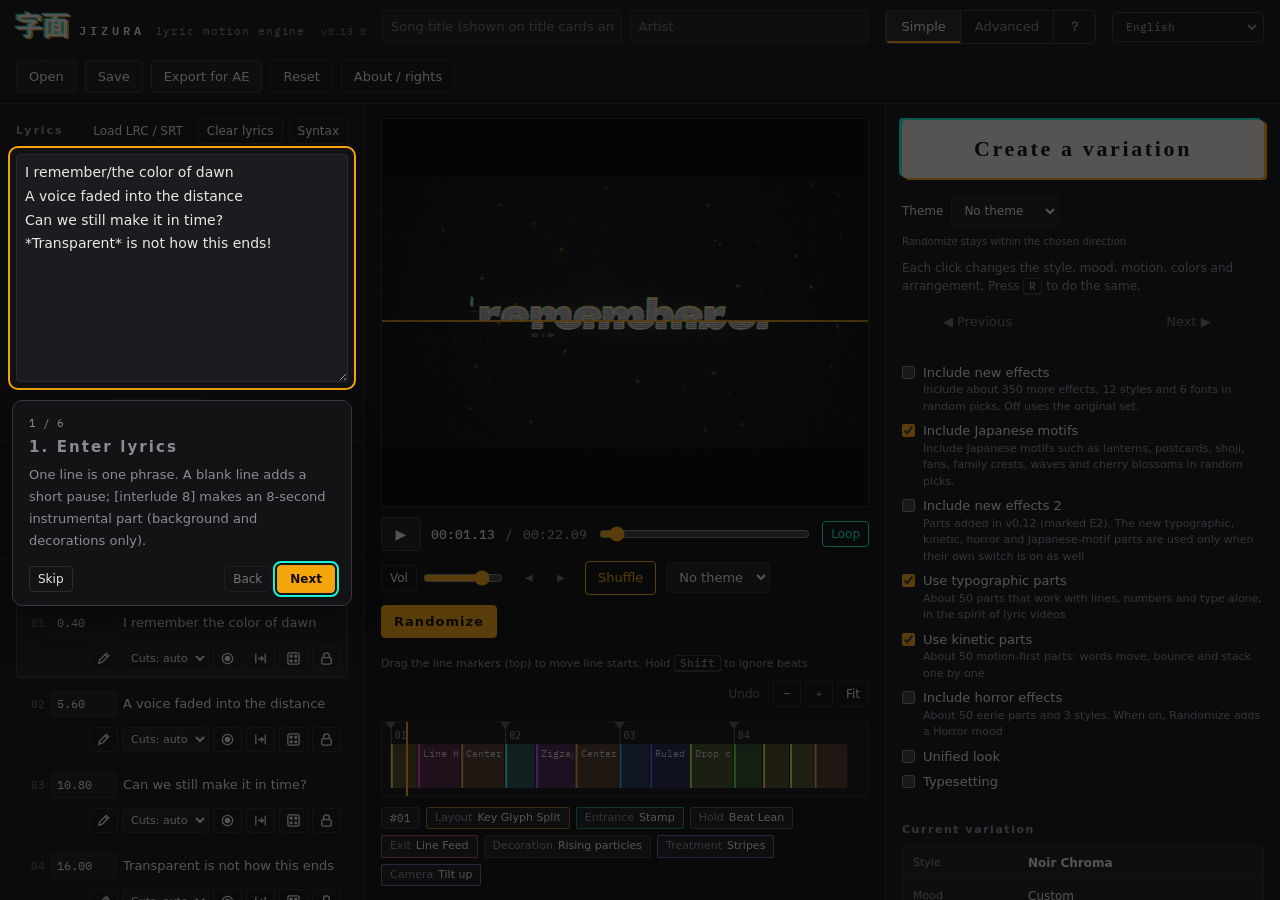
==== en/index.html @ 761b2e12 "update: 添加搜索框" ====
<!doctype html>
<html lang="en">
<head>
<meta charset="utf-8">
<meta name="viewport" content="width=device-width, initial-scale=1, viewport-fit=cover">
<title>JIZURA — Lyric Motion Video Maker</title>
<meta name="description" content="Turn lyrics into animated lyric videos in your browser and export MP4.">
<link rel="canonical" href="https://852wa.github.io/JIZURA/en/">
<link rel="alternate" hreflang="ja" href="https://852wa.github.io/JIZURA/">
<link rel="alternate" hreflang="en" href="https://852wa.github.io/JIZURA/en/">
<link rel="alternate" hreflang="zh-Hant" href="https://852wa.github.io/JIZURA/zh-hant/">
<link rel="alternate" hreflang="zh-Hans" href="https://852wa.github.io/JIZURA/zh-hans/">
<link rel="alternate" hreflang="ko" href="https://852wa.github.io/JIZURA/ko/">
<link rel="alternate" hreflang="id-ID" href="https://852wa.github.io/JIZURA/id/">
<link rel="alternate" hreflang="vi" href="https://852wa.github.io/JIZURA/vi/">
<meta property="og:type" content="website">
<meta property="og:title" content="JIZURA — Lyric Motion Video Maker">
<meta property="og:description" content="Turn lyrics into animated lyric videos in your browser and export MP4.">
<meta property="og:url" content="https://852wa.github.io/JIZURA/en/">
<meta name="twitter:card" content="summary">
<link rel="preconnect" href="https://fonts.googleapis.com">
<link rel="preconnect" href="https://fonts.gstatic.com" crossorigin>
<style>
:root {
  color-scheme: dark;
  --ink: #0c0c0e;
  --panel: #131316;
  --raised: #1b1b20;
  --raised2: #232329;
  --line: #2a2a31;
  --line2: #383840;
  --text: #ece7e1;
  --muted: #8e8a94;
  --faint: #5d5a63;
  --amber: #f5a50c;
  --cyan: #16f4d4;
  --rose: #ff6f9c;
  --danger: #ff5a6a;
  --ui: "IBM Plex Sans JP", "Noto Sans JP", "Hiragino Sans", "Yu Gothic UI", "Meiryo", system-ui, sans-serif;
  --mono: "IBM Plex Mono", "SFMono-Regular", Consolas, monospace;
  --brand: "Zen Old Mincho", "Noto Serif JP", "Yu Mincho", serif;
  --r: 4px;
}
html, body { height: 100%; }
[hidden] { display: none !important; }
body { margin: 0; background: var(--ink); color: var(--text); font: 13px/1.5 var(--ui); -webkit-font-smoothing: antialiased; }
* { box-sizing: border-box; }
button, input, select, textarea { font: inherit; color: inherit; }
:focus-visible { outline: 2px solid var(--cyan); outline-offset: 2px; }
@media (prefers-reduced-motion: reduce) { * { transition: none !important; } }

#app { display: flex; flex-direction: column; min-height: 100%; }

/* ---------- top bar ---------- */
.bar { display: flex; align-items: center; gap: 16px; padding-block: 10px; padding-inline: 16px; border-bottom: 1px solid var(--line); background: var(--panel); flex-wrap: wrap; }
.brand { display: flex; align-items: baseline; gap: 10px; min-width: 0; }
.brand .mark { font: 900 26px/1 var(--brand); letter-spacing: 0.02em; color: var(--text); text-shadow: -2px -1px 0 rgba(22,244,212,0.85), 2px 1px 0 rgba(245,165,12,0.9); }
.brand .word { font: 600 12px/1 var(--mono); letter-spacing: 0.34em; color: var(--text); }
.brand .tag { font: 400 11px/1 var(--mono); color: var(--muted); letter-spacing: 0.08em; }
.brand .ver { font: 400 10px/1 var(--mono); color: var(--muted); opacity: 0.8; margin-left: 6px; letter-spacing: 0.04em; }
.proj { display: flex; gap: 8px; flex: 1 1 280px; min-width: 0; }
.proj input { flex: 1 1 0; min-width: 0; }
.acts { display: flex; gap: 8px; flex-wrap: wrap; }
.lang-switch { display: inline-flex; align-items: center; gap: 3px; flex: none; font: 500 11px var(--mono); border: 1px solid var(--line2); border-radius: var(--r); padding: 3px; }
.lang-switch a, .lang-switch span { display: inline-block; padding: 3px 7px; color: var(--muted); text-decoration: none; border-radius: 2px; }
.lang-switch a:hover { color: var(--text); background: var(--raised2); }
.lang-switch [aria-current=page] { color: var(--ink); background: var(--amber); }
html[lang=en] { --ui: system-ui, -apple-system, "Segoe UI", sans-serif; --brand: Georgia, "Times New Roman", serif; }
html[lang=zh-Hant] { --ui: "Noto Sans TC", "PingFang TC", "Microsoft JhengHei", system-ui, sans-serif; }
html[lang=ko] { --ui: "Noto Sans KR", "Apple SD Gothic Neo", "Malgun Gothic", system-ui, sans-serif; --brand: "Noto Serif KR", "AppleMyungjo", "Batang", serif; }
html[lang=en] .work { grid-template-columns: minmax(315px, 365px) minmax(0, 1fr) minmax(350px, 395px); }
html[lang=en] .slider { grid-template-columns: 124px minmax(0, 1fr) 36px 30px; }
html[lang=en] .now-row { grid-template-columns: 105px minmax(0, 1fr); }
html[lang=en] .font-row { grid-template-columns: 95px minmax(0, 1fr); }
html[lang=en] .ln .tools select { max-width: 130px; }
html[lang=en] .fields .field { overflow-wrap: anywhere; }
html[lang=en] .easy-grid button, html[lang=en] .tabs button { white-space: normal; line-height: 1.2; }

/* ---------- controls ---------- */
input[type=text], input[type=search], input[type=number], input:not([type]), select, textarea {
  background: var(--raised); border: 1px solid var(--line); border-radius: var(--r); padding: 6px 8px; min-width: 0;
}
input[type=number] { font-family: var(--mono); }
textarea { width: 100%; resize: vertical; line-height: 1.7; }
select { padding-right: 4px; }
button { background: var(--raised); border: 1px solid var(--line2); border-radius: var(--r); padding: 6px 12px; cursor: pointer; white-space: nowrap; }
button:hover { background: var(--raised2); border-color: #4a4a54; }
button:disabled { opacity: 0.45; cursor: not-allowed; }
button.small { padding: 3px 8px; font-size: 12px; }
button.ghost { background: transparent; border-color: var(--line); }
button.primary { background: var(--amber); color: #120c00; border-color: var(--amber); font-weight: 700; }
button.primary:hover { background: #ffb52a; }
button.accent { border-color: var(--amber); color: var(--amber); background: transparent; }
button.accent:hover { background: rgba(245,165,12,0.1); }
button[aria-pressed=true] { border-color: var(--cyan); color: var(--cyan); }
button.icon { padding: 4px 6px; line-height: 0; }
button.icon svg { width: 15px; height: 15px; }
label.file { position: relative; display: inline-flex; align-items: center; gap: 6px; background: var(--raised); border: 1px dashed var(--line2); border-radius: var(--r); padding: 6px 12px; cursor: pointer; }
label.file:hover { border-color: var(--amber); }
label.file input { position: absolute; inset: 0; opacity: 0; cursor: pointer; width: 100%; }
.muted { color: var(--muted); }
.mono { font-family: var(--mono); }
h2, h3 { margin: 0; font-weight: 600; }
h2 { font-size: 11px; letter-spacing: 0.18em; color: var(--muted); }
h3 { font-size: 11px; letter-spacing: 0.14em; color: var(--muted); margin-top: 18px; margin-bottom: 8px; }

/* ---------- workspace ---------- */
.work { flex: 1; display: grid; grid-template-columns: minmax(270px, 330px) minmax(0, 1fr) minmax(290px, 350px); min-height: 0; }
.col { min-width: 0; min-height: 0; }
.col-left, .col-right { background: var(--panel); overflow: auto; }
.col-left { border-right: 1px solid var(--line); }
.col-right { border-left: 1px solid var(--line); }
.sec { padding: 14px 16px; border-bottom: 1px solid var(--line); display: flex; flex-direction: column; gap: 10px; }
.sec-h { display: flex; align-items: center; justify-content: space-between; gap: 8px; }
#lyrics { min-height: 150px; font-size: 14px; }
.syntax { font-size: 12px; color: var(--muted); background: var(--raised); border: 1px solid var(--line); border-radius: var(--r); padding: 10px 12px; }
.syntax code { font-family: var(--mono); color: var(--amber); }
.syntax ul { margin: 0; padding-left: 16px; display: grid; gap: 3px; }
.row { display: flex; align-items: center; gap: 8px; flex-wrap: wrap; }
.audio-name { font-size: 12px; overflow-wrap: anywhere; }
.fields { display: grid; grid-template-columns: repeat(3, minmax(0, 1fr)); gap: 8px; }
.field { display: flex; flex-direction: column; gap: 4px; font-size: 11px; color: var(--muted); }
.field input, .field select { width: 100%; }
.tapbox { border: 1px solid var(--amber); border-radius: var(--r); padding: 10px; display: grid; gap: 8px; background: rgba(245,165,12,0.06); }
.tapbox .next { font-size: 15px; }
button.tap { font: 700 18px/1 var(--mono); letter-spacing: 0.2em; padding: 16px; background: var(--amber); color: #120c00; border-color: var(--amber); }
/* タップ同期中は行一覧の自動スクロールで押せなくなるので、左カラムの先頭に貼り付けて固定する */
.col-left > #tapPanel { position: sticky; top: 0; z-index: 20; margin: 10px 12px; background-color: var(--panel); background-image: linear-gradient(rgba(245,165,12,0.10), rgba(245,165,12,0.10)); box-shadow: 0 10px 24px rgba(0,0,0,0.5); }
.tapbox.compact .hint { display: none; }
.tapbox .tap-opts { display: flex; gap: 14px; align-items: center; flex-wrap: wrap; font-size: 12px; color: var(--muted); }
.tapbox .tap-opts label { display: inline-flex; gap: 6px; align-items: center; }
.tapbox .tap-count { margin-left: 10px; font: 700 22px/1 var(--mono); color: var(--amber); }
/* 固定レイアウトにならない広さ／高さのときは、左カラムがスクロールしないのでビューポートに重ねて固定する */
@media (max-width: 1180px), (max-height: 619px) {
  .col-left > #tapPanel { position: fixed; top: 8px; left: 8px; right: 8px; bottom: auto; margin: 0; max-height: 62vh; overflow: auto; box-shadow: 0 14px 40px rgba(0,0,0,0.6); }
}

/* line list */
#lineList { list-style: none; margin: 0; padding: 0; display: grid; gap: 6px; }
.ln { display: grid; grid-template-columns: 22px 66px minmax(0, 1fr); gap: 4px 6px; align-items: center; padding: 6px; border: 1px solid transparent; border-radius: var(--r); }
.ln:hover { background: var(--raised); }
.ln.cur { border-color: var(--line2); background: var(--raised); }
.ln .no { font: 500 11px var(--mono); color: var(--faint); text-align: right; }
.ln .time { width: 100%; padding: 3px 5px; font-size: 12px; }
.ln .txt { overflow: hidden; text-overflow: ellipsis; white-space: nowrap; cursor: pointer; }
.ln .meta { grid-column: 2 / 4; display: flex; justify-content: space-between; align-items: flex-start; gap: 6px; flex-wrap: wrap; }
.ln .tools { display: flex; gap: 4px; flex: 0 1 auto; flex-wrap: wrap; justify-content: flex-end; margin-left: auto; }
.ln .tools select { padding: 2px 4px; font-size: 11px; max-width: 92px; width: auto; }
.ln .cuts { display: flex; gap: 4px; flex-wrap: wrap; min-width: 0; flex: 1 1 140px; }
.ln .cuts span { font-size: 10px; padding: 1px 6px; border-radius: 2px; border: 1px solid var(--line2); color: var(--muted); cursor: pointer; }
.ln .cuts span:hover { color: var(--text); border-color: var(--amber); }
.ln .cuts select.cut-lay { font-size: 10px; padding: 1px 4px; max-width: 112px; border: 1px solid var(--line2); border-radius: 2px; background: var(--raised); color: var(--text); }
.ln .cuts select.cut-lay.is-forced { border-color: var(--amber); color: var(--text); }

/* ---------- stage ---------- */
.col-stage { display: flex; flex-direction: column; gap: 10px; padding: 14px 16px; min-width: 0; }
.viewport { position: relative; width: 100%; background: #000; border: 1px solid var(--line); display: grid; place-items: center; overflow: hidden; }
.viewport canvas { display: block; width: 100%; height: auto; max-height: 68vh; object-fit: contain; }
.field-wide { grid-column: span 2; }
.lang-row { display: flex; align-items: center; flex-wrap: wrap; gap: 6px; margin-top: 6px; font-size: 11px; color: var(--muted); }
.lang-row select { width: auto; }
.key-badge { position: absolute; right: 10px; top: 10px; background: rgba(12,12,14,0.78); border: 1px solid var(--line2); color: #fff; padding: 3px 8px; border-radius: var(--r); font-size: 11px; pointer-events: none; letter-spacing: .04em; }
.key-badge i { display: inline-block; width: 9px; height: 9px; border-radius: 2px; margin-right: 6px; vertical-align: -1px; border: 1px solid rgba(255,255,255,.5); }
.overlay-msg { position: absolute; left: 12px; bottom: 12px; background: rgba(12,12,14,0.85); border: 1px solid var(--line2); padding: 6px 10px; border-radius: var(--r); font-size: 12px; }
.transport { display: flex; align-items: center; gap: 10px; flex-wrap: wrap; }
.transport .vol { display: inline-flex; align-items: center; gap: 4px; }
.transport .vol input[type=range] { flex: 0 0 80px; width: 80px; }
#btnLoop[data-mode="line"], #btnLoop[data-mode="cut"] { color: var(--amber); }
#btnLoop[aria-pressed="false"] { opacity: 0.55; }
.transport .tc { font: 500 13px var(--mono); font-variant-numeric: tabular-nums; }
.transport input[type=range] { flex: 1 1 160px; accent-color: var(--amber); }
button.play { width: 40px; height: 34px; padding: 0; font-size: 14px; }
/* timeline controls, export range, line tools */
.tl-bar { display: flex; justify-content: space-between; align-items: center; gap: 8px; margin: 8px 0 4px; flex-wrap: wrap; }
.tl-hint { font-size: 11px; }
.tl-btns { display: flex; gap: 4px; margin-left: auto; }
.rng-row { display: flex; align-items: center; gap: 6px; flex-wrap: wrap; margin: 10px 0 2px; font-size: 12px; }
.rng-row select { width: auto; max-width: 150px; }
.rng-lab { color: var(--muted); font-size: 11px; }
.rngInfo { font-size: 11px; }
.ln.in-range { border-color: var(--amber); }
.ln.is-inter .txt { color: var(--muted); font-style: italic; }
.ln .txt-edit { width: 100%; padding: 3px 6px; font-size: 13px; }
.ln .tools .icon[aria-pressed=true] { color: var(--amber); }
#timeline { width: 100%; height: 76px; display: block; background: var(--panel); border: 1px solid var(--line); border-radius: var(--r); cursor: pointer; touch-action: none; }
.cutinfo { display: flex; gap: 6px; flex-wrap: wrap; align-items: center; min-height: 26px; flex: none; }
.cutinfo .cut-roll { margin-left: 2px; }
.chip { font-size: 11px; padding: 2px 8px; border-radius: 2px; border: 1px solid var(--line2); color: var(--text); background: var(--raised); }
.chip b { font-weight: 500; color: var(--muted); margin-right: 5px; }
button.chip { cursor: pointer; font: inherit; }
button.chip:hover { border-color: var(--amber); color: var(--text); }
button.chip.is-forced { border-color: var(--amber); }
button.chip[aria-pressed=true] { border-color: var(--cyan); color: var(--cyan); }
.cut-pick { border: 1px solid var(--line); border-radius: var(--r); background: var(--panel); padding: 8px; max-height: min(42vh, 420px); overflow: auto; }
.cut-pick-h { display: flex; flex-wrap: wrap; align-items: center; gap: 8px; margin-bottom: 8px; position: sticky; top: 0; background: var(--panel); z-index: 1; padding-bottom: 4px; }
.cut-pick-h strong { flex: none; font-size: 12px; }
.cut-pick-h input { flex: 0 1 220px; width: 220px; max-width: 100%; font-size: 12px; }
.cut-pick-h .muted { flex: 1 1 100px; font-size: 11px; }
.cut-pick .tech-grid { display: grid; grid-template-columns: repeat(auto-fill, minmax(112px, 1fr)); gap: 8px; padding: 0; min-height: 96px; }
.cut-pick .tcard { cursor: pointer; width: 100%; text-align: left; }
.cut-pick .tcard.is-on { border-color: var(--amber); box-shadow: 0 0 0 1px var(--amber); }
.cut-pick .tcard canvas { width: 100%; aspect-ratio: 16 / 9; display: block; background: #0c0c0e; }
.chip { font-size: 11px; padding: 2px 8px; border-radius: 2px; border: 1px solid var(--line2); color: var(--text); background: var(--raised); }
.chip b { font-weight: 500; color: var(--muted); margin-right: 5px; }
.chip.l { border-color: rgba(245,165,12,0.6); }
.chip.e { border-color: rgba(22,244,212,0.55); }
.chip.x { border-color: rgba(255,111,156,0.6); }
.chip.h { border-color: #55525c; }
.hint { font-size: 12px; color: var(--muted); }

/* ---------- right panel ---------- */
.tabs { display: grid; grid-template-columns: repeat(4, 1fr); border-bottom: 1px solid var(--line); position: sticky; top: 0; background: var(--panel); z-index: 2; }
.tabs button { border: 0; border-radius: 0; background: transparent; padding: 11px 4px; color: var(--muted); border-bottom: 2px solid transparent; }
.tabs button[aria-selected=true] { color: var(--text); border-bottom-color: var(--amber); }
.tabpane { padding: 14px 16px 24px; }
.style-grid { display: grid; grid-template-columns: repeat(3, minmax(0, 1fr)); gap: 8px; }
.stile { display: flex; flex-direction: column; gap: 5px; padding: 0; border: 1px solid var(--line); background: transparent; border-radius: var(--r); overflow: hidden; text-align: left; }
.stile canvas { width: 100%; aspect-ratio: 16 / 9; display: block; }
.stile span { font-size: 11px; padding: 0 7px 6px; white-space: nowrap; overflow: hidden; text-overflow: ellipsis; }
.stile[aria-pressed=true] { border-color: var(--amber); box-shadow: 0 0 0 1px var(--amber); color: var(--text); }
.slider { display: grid; grid-template-columns: 96px minmax(0, 1fr) 36px 30px; gap: 8px; align-items: center; margin-bottom: 8px; }
.slider input { width: 100%; accent-color: var(--amber); }
.slider output { font: 500 11px var(--mono); color: var(--muted); text-align: right; }
.checks { display: grid; grid-template-columns: repeat(2, minmax(0, 1fr)); gap: 3px 10px; }
.checks label { display: flex; align-items: center; gap: 6px; font-size: 12px; padding: 2px 0; }
.checks input { accent-color: var(--amber); }
.tgroup .checks.tech-grid { display: grid; grid-template-columns: repeat(auto-fill, minmax(128px, 1fr)); gap: 8px; padding: 0 10px 10px; }
.tcard { display: flex; flex-direction: column; gap: 4px; padding: 0; border: 1px solid var(--line); border-radius: var(--r); overflow: hidden; background: var(--panel); cursor: pointer; }
.tcard:hover { border-color: var(--line2); }
.tcard canvas { width: 100%; aspect-ratio: 16 / 9; display: block; background: #0c0c0e; }
.tcard .tcard-name { display: flex; align-items: center; gap: 5px; font-size: 11px; padding: 0 6px 6px; min-width: 0; }
.tcard .tcard-name span { white-space: nowrap; overflow: hidden; text-overflow: ellipsis; min-width: 0; }
.tcard.set-off { opacity: 0.5; }
.group-h { display: flex; justify-content: space-between; align-items: center; margin-top: 16px; margin-bottom: 6px; }
.tgroup { border: 1px solid var(--line); border-radius: var(--r); margin-bottom: 8px; background: var(--raised); }
.tgroup summary { display: flex; justify-content: space-between; align-items: center; padding: 8px 10px; cursor: pointer; list-style: none; font-size: 12px; }
.tgroup summary::-webkit-details-marker { display: none; }
.tgroup summary::before { content: '▸'; color: var(--muted); margin-right: 8px; transition: transform .15s; }
.tgroup[open] summary::before { transform: rotate(90deg); }
.tgroup .tg-name { flex: 1; font-weight: 600; }
.tgroup .tg-cnt { color: var(--muted); font-size: 11px; }
/* locks: same look as the per-line lock button (icon ghost + SVG, accent colour while pressed) */
.tgroup summary .lk { flex: none; margin-left: 6px; }
.lk[aria-pressed="true"] { color: var(--amber); }
.tgroup .tg-tools { display: flex; gap: 6px; padding: 0 10px 8px; }
.tgroup .checks { padding: 0 10px 10px; }
.chip.t { border-color: rgba(180,140,255,0.6); }
.chip.b { border-color: rgba(120,200,120,0.55); }
.chip.c { border-color: rgba(120,170,255,0.6); }
.group-h:first-child { margin-top: 0; }
.color-row { display: grid; grid-template-columns: repeat(3, minmax(0, 1fr)); gap: 8px; }
.color-row label { display: flex; flex-direction: column; gap: 3px; font-size: 11px; color: var(--muted); }
.color-row input[type=color] { width: 100%; height: 28px; padding: 0; border: 1px solid var(--line); background: transparent; border-radius: var(--r); }
.font-row { display: grid; grid-template-columns: 70px minmax(0, 1fr); gap: 8px; align-items: center; margin-bottom: 6px; font-size: 12px; }
.progress { height: 6px; background: var(--raised2); border-radius: 3px; overflow: hidden; }
.progress i { display: block; height: 100%; width: 0; background: linear-gradient(90deg, var(--cyan), var(--amber)); }
.outbtns { display: grid; gap: 8px; margin-top: 12px; }
.outbtns button { padding: 10px 12px; }
.note { font-size: 12px; color: var(--muted); border-left: 2px solid var(--line2); padding-left: 10px; margin-top: 12px; }
.kbd { font: 500 11px var(--mono); border: 1px solid var(--line2); border-bottom-width: 2px; padding: 0 5px; border-radius: 3px; }

label.check { display: flex; align-items: flex-start; gap: 8px; margin-bottom: 8px; cursor: pointer; }
label.check input { margin: 3px 0 0; flex: none; accent-color: var(--amber); }
label.check small { display: block; font-size: 11px; color: var(--muted); }

/* ---------- modes / おまかせ ---------- */
.modes { display: inline-flex; border: 1px solid var(--line2); border-radius: var(--r); overflow: hidden; }
.modes button { border: 0; border-radius: 0; background: transparent; padding: 6px 14px; color: var(--muted); }
.modes button + button { border-left: 1px solid var(--line2); }
.modes button[aria-pressed=true] { background: var(--raised2); color: var(--text); box-shadow: inset 0 -2px 0 var(--amber); }
#app.is-easy .tabs, #app.is-easy .tabpane, #app.is-easy .pro-only { display: none !important; }
.hist-btns { display: inline-flex; gap: 4px; }
button.icon-txt { font-size: 10px; min-width: 28px; }
.transport #btnOmakase { letter-spacing: 0.08em; }

.easy { padding: 16px 16px 28px; display: grid; gap: 18px; }
.easy h3 { margin: 0 0 8px; }
.easy-hero { display: grid; gap: 10px; }
button.omakase {
  position: relative; padding: 18px 14px; font: 900 22px/1 var(--brand); letter-spacing: 0.12em;
  background: var(--text); color: var(--ink); border: 0; border-radius: var(--r);
  box-shadow: -3px -2px 0 var(--cyan), 3px 2px 0 var(--amber);
  transition: transform .12s ease, box-shadow .12s ease;
}
button.omakase:hover { background: #fff; box-shadow: -5px -3px 0 var(--cyan), 5px 3px 0 var(--amber); }
button.omakase:active { transform: translateY(1px) scale(0.99); box-shadow: -1px -1px 0 var(--cyan), 1px 1px 0 var(--amber); }
button.omakase:disabled { box-shadow: none; }
.easy-hero .hint { margin: 0; }
.hist-row { display: grid; grid-template-columns: 1fr auto 1fr; gap: 8px; align-items: center; }
.hist-row #histPos { font-size: 11px; text-align: center; min-width: 44px; }
.now { display: grid; gap: 1px; background: var(--line); border: 1px solid var(--line); border-radius: var(--r); overflow: hidden; }
.now-row { display: grid; grid-template-columns: 84px minmax(0, 1fr); gap: 10px; align-items: center; padding: 7px 10px; background: var(--raised); font-size: 12px; }
.now-row .k { color: var(--muted); font-size: 11px; }
.now-row .v { display: flex; align-items: center; gap: 8px; min-width: 0; overflow: hidden; text-overflow: ellipsis; white-space: nowrap; }
.now-row b { font-weight: 700; }
.tagl { font: 500 10px var(--mono); color: var(--cyan); border: 1px solid rgba(22,244,212,0.5); padding: 0 5px; border-radius: 2px; }
.easy-grid { display: grid; grid-template-columns: repeat(2, minmax(0, 1fr)); gap: 8px; }
.easy-grid button { padding: 10px 8px; }
.easy .fields { display: grid; grid-template-columns: repeat(3, minmax(0, 1fr)); gap: 8px; }
.easy .exp-box { margin-top: 10px; }
.swatches { display: inline-flex; gap: 3px; vertical-align: middle; }
.swatches i { width: 16px; height: 16px; border-radius: 2px; border: 1px solid rgba(255,255,255,0.18); display: inline-block; }
#paletteSwatch i { width: 22px; height: 22px; }
.toast {
  position: absolute; top: 12px; left: 50%; transform: translate(-50%, -6px); opacity: 0;
  display: flex; align-items: center; gap: 10px; max-width: calc(100% - 24px);
  background: rgba(12,12,14,0.9); border: 1px solid var(--line2); border-left: 2px solid var(--amber);
  padding: 7px 12px; border-radius: var(--r); font-size: 12px; white-space: nowrap; overflow: hidden; text-overflow: ellipsis; pointer-events: none;
  transition: opacity .2s ease, transform .2s ease;
}
.toast.in { opacity: 1; transform: translate(-50%, 0); }
.toast.out { opacity: 0; transform: translate(-50%, -6px); }

/* ---------- 利用について ---------- */
button.linkish { background: none; border: 0; padding: 4px 0; color: var(--muted); font-size: 12px; text-decoration: underline; text-underline-offset: 3px; cursor: pointer; justify-self: start; }
button.linkish:hover { color: var(--text); background: none; }
dialog.terms { width: min(520px, calc(100vw - 32px)); max-height: calc(100vh - 48px); overflow: auto; padding: 22px 24px 18px; background: var(--panel); color: var(--text); border: 1px solid var(--line2); border-radius: 8px; box-shadow: 0 20px 60px rgba(0,0,0,0.55); }
dialog.terms .reset-list { margin: 0 0 12px; padding-left: 18px; display: grid; gap: 3px; font-size: 13px; }
button.danger { background: #c9433a; border-color: #c9433a; color: #fff; font-weight: 700; }
button.danger:hover { background: #dd5146; }
.sec-btns { display: inline-flex; gap: 6px; }
.sec-btns label.file.small { padding: 3px 8px; font-size: 12px; border-style: solid; border-color: transparent; background: transparent; color: var(--fg, inherit); }
.sec-btns label.file.small:hover { border-color: var(--amber); }
dialog.terms::backdrop { background: rgba(6,6,8,0.66); }
dialog.terms h2 { font-size: 15px; letter-spacing: 0.08em; color: var(--text); margin: 0 0 14px; }
dialog.terms p { margin: 0 0 10px; line-height: 1.75; font-size: 13px; }
dialog.terms a { color: var(--cyan); word-break: break-all; }
.terms-main { border-left: 3px solid var(--amber); background: var(--raised); padding: 12px 14px 4px; border-radius: 0 var(--r) var(--r) 0; margin-bottom: 14px; }
.terms-main .terms-big { font-size: 15px; }
.terms-main strong { color: var(--amber); font-weight: 700; }
.terms-sub { color: var(--muted); font-size: 12px !important; }
.terms-note { font-size: 12px !important; }
.terms-oss { font-size: 12px; color: var(--muted); margin: 4px 0 14px; }
.terms-oss summary { cursor: pointer; }
.terms-oss p { font-size: 12px !important; margin-top: 6px; }
.terms-foot { display: flex; justify-content: space-between; align-items: center; gap: 12px; border-top: 1px solid var(--line); padding-top: 12px; }

/* ---------- fixed workspace (wide & tall enough windows) ----------
   The page no longer scrolls as a whole: the header and the preview + timeline stay put, and the
   lyrics / line list (left) and settings (right) scroll inside their own columns. */
@media (min-width: 1181px) and (min-height: 620px) {
  html.fixed-ok body { overflow: hidden; }
  html.fixed-ok #app { height: 100vh; height: 100dvh; min-height: 0; }
  html.fixed-ok .work { overflow: hidden; }
  html.fixed-ok .col-left, html.fixed-ok .col-right { overscroll-behavior: contain; }
  html.fixed-ok .col-stage { overflow: hidden auto; }
  html.fixed-ok .viewport { flex: 1 1 0; min-height: 180px; }
  html.fixed-ok .viewport canvas { max-height: none; }
}

/* ---------- responsive ---------- */
@media (max-width: 1180px) {
  .work { grid-template-columns: minmax(0, 1fr) minmax(0, 1fr); }
  html[lang=en] .work { grid-template-columns: minmax(0, 1fr) minmax(0, 1fr); }
  .col-stage { grid-column: 1 / -1; order: -1; }
  .col-left { border-right: 1px solid var(--line); }
  .col-right { border-left: 0; }
}
@media (max-width: 760px) {
  .work { grid-template-columns: minmax(0, 1fr); }
  html[lang=en] .work { grid-template-columns: minmax(0, 1fr); }
  .col-left, .col-right { border: 0; border-top: 1px solid var(--line); }
  .bar { gap: 10px; }
  .brand .tag { display: none; }
  .fields { grid-template-columns: repeat(2, minmax(0, 1fr)); }
  .easy .fields { grid-template-columns: repeat(3, minmax(0, 1fr)); }
  #app.is-easy .col-right { order: 0; border-top: 1px solid var(--line); }
  #app.is-easy .col-left { order: 1; }
  .transport .hist-btns { display: none; }
}

/* 追加分 / 和風 switches + badges */
.pick-sets { margin: 12px 0 6px; text-align: left; }
.pick-sets label.check { margin-bottom: 6px; }
.easy-hero .pick-sets { margin-top: 14px; }
.set-badge { display: inline-block; margin-left: 4px; padding: 0 4px; border: 1px solid var(--amber); border-radius: 3px; color: var(--amber); font-size: 10px; line-height: 15px; vertical-align: 1px; }
.set-badge.ex { border-color: var(--cyan, #4cc9d9); color: var(--cyan, #4cc9d9); }
.set-badge.set-horror { border-color: #c0544a; color: #e0786e; }
.set-badge.set-typo { border-color: #9aa3ad; color: #c5ccd3; }
.set-badge.set-kinetic { border-color: #7fbf6a; color: #9fd98a; }
.set-badge.set-extra2 { border-color: #b08adf; color: #c9a8f0; }
.checks label.set-off { opacity: 0.45; }
.checks label.set-off .set-badge { border-color: var(--muted); color: var(--muted); }
.stile { position: relative; }
.stile .badges { position: absolute; top: 4px; left: 4px; padding: 0; display: flex; gap: 3px; }
.stile .set-badge { margin: 0; padding: 0 4px; font-size: 10px; line-height: 15px; background: rgba(0,0,0,0.55); }
.stile.set-off { opacity: 0.55; }

/* ---------- かんたんモードの案内ツアー ---------- */
.tour { position: fixed; inset: 0; z-index: 200; pointer-events: auto; }
.tour-spot { position: fixed; border-radius: 8px; box-shadow: 0 0 0 9999px rgba(8, 8, 10, 0.66); outline: 2px solid var(--amber); transition: all 0.22s ease; pointer-events: none; }
.tour-bub { position: fixed; width: min(340px, calc(100vw - 24px)); background: var(--panel); color: var(--text); border: 1px solid var(--line2); border-radius: 10px; padding: 14px 16px 12px; box-shadow: 0 12px 40px rgba(0,0,0,0.5); transition: top 0.22s ease, left 0.22s ease; }
.tour-step { font-size: 11px; }
.tour-title { margin: 4px 0 6px; font-size: 15px; }
.tour-text { margin: 0 0 12px; font-size: 13px; line-height: 1.7; color: var(--muted); }
.tour-nav { display: flex; gap: 6px; align-items: center; }
.tour-sp { flex: 1; }
.tour-btn { min-width: 30px; font-weight: 700; }
button.small.primary { padding: 4px 12px; }

.lang-switch select { font: 500 11px var(--mono); padding: 3px 6px; width: auto; background: transparent; color: var(--muted); border: none; }
.sr-only { position: absolute; width: 1px; height: 1px; overflow: hidden; clip: rect(0 0 0 0); white-space: nowrap; }
.unify-box { margin-bottom: 10px; padding-bottom: 6px; border-bottom: 1px solid var(--line); }
.center-dir { gap: 6px; margin: -2px 0 8px 26px; font-size: 12px; }
.center-dir select { width: auto; }

/* ================= スマホ mode (#app.is-mobile) =================
   one column: sticky header with おまかせ, the preview right under it, then folding sections */
.omk-top, .menu-btn { display: none; }
.mode-mobile { display: none; }
@media (max-width: 900px), (pointer: coarse) { .mode-mobile { display: inline-block; } }
#app.is-mobile .mode-mobile { display: inline-block; }
#app.is-mobile .bar { position: sticky; top: 0; z-index: 40; gap: 8px; padding: 8px 10px; }
#app.is-mobile .brand .tag, #app.is-mobile .brand .word, #app.is-mobile .tour-btn { display: none; }
#app.is-mobile .brand .mark { font-size: 22px; }
#app.is-mobile .omk-top, #app.is-mobile .menu-btn { display: inline-block; }
#app.is-mobile .omk-top { order: 2; margin-left: auto; padding: 9px 16px; font-size: 15px; }
#app.is-mobile .menu-btn { order: 3; padding: 9px 10px; }
#app.is-mobile .modes { order: 4; flex: 1 1 100%; }
#app.is-mobile .modes button { flex: 1 1 0; padding: 7px 4px; }
#app.is-mobile .proj, #app.is-mobile .acts, #app.is-mobile .lang-switch { display: none; order: 5; flex: 1 1 100%; }
#app.is-mobile.menu-open .proj, #app.is-mobile.menu-open .acts, #app.is-mobile.menu-open .lang-switch { display: flex; }
#app.is-mobile .acts > * { flex: 1 1 auto; }
#app.is-mobile .work { display: flex; flex-direction: column; overflow: visible; }
#app.is-mobile .col-left, #app.is-mobile .col-right { overflow: visible; border: 0; border-top: 1px solid var(--line); }
#app.is-mobile .col-stage { order: -1; position: sticky; top: var(--mbar, 96px); z-index: 30; background: var(--ink); padding: 8px 10px; gap: 6px; box-shadow: 0 8px 18px rgba(0,0,0,0.45); }
#app.is-mobile .viewport canvas { max-height: 34vh; }
#app.is-mobile .tl-bar, #app.is-mobile #timeline, #app.is-mobile .cutinfo, #app.is-mobile .transport .vol, #app.is-mobile #btnLoop, #app.is-mobile #btnShuffle, #app.is-mobile #btnOmakase { display: none; }
#app.is-mobile .transport { gap: 8px; flex-wrap: nowrap; }
#app.is-mobile .transport .hist-btns { display: inline-flex; }
#app.is-mobile .col-right { order: 0; }
#app.is-mobile .col-left { order: 1; }
#app.is-mobile .easy-hero .omakase { display: none; }
#app.is-mobile button, #app.is-mobile select, #app.is-mobile input[type=text], #app.is-mobile label.file { min-height: 40px; }
#app.is-mobile button.small, #app.is-mobile .ln button, #app.is-mobile .ln select { min-height: 34px; }
#app.is-mobile .easy .fields, #app.is-mobile .fields { grid-template-columns: repeat(2, minmax(0, 1fr)); }
/* folding sections: tap the heading */
#app.is-mobile .sec > .sec-h h2 { cursor: pointer; font-size: 13px; }
#app.is-mobile .sec > .sec-h h2::before { content: '▾'; display: inline-block; width: 1.2em; color: var(--amber); }
#app.is-mobile .sec.fold > .sec-h h2::before { content: '▸'; }
#app.is-mobile .sec.fold > :not(.sec-h) { display: none !important; }
/* lines: one compact row each, tap to open its tools */
#app.is-mobile .ln { grid-template-columns: 22px minmax(0, 1fr); padding: 8px 6px; }
#app.is-mobile .ln .time { display: none; }
#app.is-mobile .ln .meta { display: none; grid-column: 1 / -1; }
#app.is-mobile .ln.open .meta { display: block; }
#app.is-mobile .ln .txt { white-space: nowrap; overflow: hidden; text-overflow: ellipsis; }
#app.is-mobile .ln.open .txt { white-space: normal; }
.exp-share { width: 100%; margin-bottom: 8px; }
#app.is-mobile .transport .tc.muted, #app.is-mobile #timeDur { display: none; }
#app.is-mobile .transport input[type=range] { flex: 1 1 40px; min-width: 0; }
#app.is-mobile .transport .hist-btns button { min-width: 36px; padding: 4px 8px; }
#app.is-mobile button.play { flex: none; width: 44px; }

/* カットの開始時刻 (詳細モード) and the cut playing now */
.ln .cut-pair { display: inline-flex; min-width: 0; gap: 2px; align-items: center; }
.ln .cut-time { width: 64px; font-size: 11px; padding: 2px 4px; }
.ln .cut-time.is-forced { border-color: var(--amber); }
.ln .cut-lay.playing { box-shadow: 0 0 0 2px var(--amber); }
.theme-row { display: flex; align-items: center; gap: 8px; flex-wrap: wrap; font-size: 12px; margin-top: 8px; }
.theme-row select { min-width: 9em; }
#app.is-easy .ln .cut-pair { display: none; }
.outbtns.out-png { grid-template-columns: repeat(auto-fit, minmax(140px, 1fr)); margin-top: 8px; }
.outbtns.out-png button { padding: 8px 10px; font-size: 12px; }
/* layout menus are filled on first use: keep their width fixed so nothing jumps */
.ln .cuts select.cut-lay { width: 112px; }
.ln .tools select.lay { width: 112px; }

/* files dragged over the window */
.drop-hint { position: fixed; inset: 0; z-index: 90; display: flex; align-items: center; justify-content: center; background: rgba(8,8,10,0.72); pointer-events: none; }
.drop-hint[hidden] { display: none; }
.drop-hint > div { display: flex; flex-direction: column; gap: 6px; align-items: center; text-align: center; padding: 26px 34px; margin: 16px; border: 2px dashed var(--cyan); border-radius: 12px; background: rgba(12,12,14,0.9); }
.drop-hint strong { font-size: 18px; }
.drop-hint span { font-size: 12px; opacity: 0.8; }
.sec-btns { flex-wrap: wrap; justify-content: flex-end; }
.sec-btns > * { white-space: nowrap; }

</style>
</head>
<body>
<div id="tour" class="tour" hidden role="dialog" aria-modal="true" aria-labelledby="tourTitle">
  <div class="tour-spot"></div>
  <div class="tour-bub">
    <div class="tour-step mono muted"></div>
    <h3 id="tourTitle" class="tour-title"></h3>
    <p class="tour-text"></p>
    <div class="tour-nav"><button class="tour-skip ghost small">Skip</button><span class="tour-sp"></span><button class="tour-prev ghost small">Back</button><button class="tour-next primary small">Next</button></div>
  </div>
</div>
<div id="app">
  <header class="bar">
    <div class="brand"><span class="mark" aria-hidden="true">字面</span><span class="word">JIZURA</span><span class="tag">lyric motion engine</span><span class="ver">v0.13.0</span></div>
    <div class="proj">
      <input id="songTitle" type="text" placeholder="Song title (shown on title cards and HUD)" aria-label="Song title">
      <input id="songArtist" type="text" placeholder="Artist" aria-label="Artist">
    </div>
    <button id="btnOmakaseTop" class="primary omk-top" title="Randomize style, mood, effects and palette">Randomize</button>
    <button id="btnMenu" class="ghost menu-btn" aria-expanded="false" aria-controls="appMenu">Menu</button>
    <div class="modes" role="group" aria-label="Editor mode">
      <button id="modeMobile" class="mode-mobile" aria-pressed="false" title="Phone layout (Randomize pinned at the top, lines folded)">Phone</button>
      <button id="modeEasy" aria-pressed="false" title="A simple workspace focused on automatic creation">Simple</button>
      <button id="modePro" aria-pressed="true" title="Show all settings">Advanced</button>
      <button id="btnTour" class="ghost tour-btn" title="A short tour of the Simple mode" aria-label="Tour">？</button>
    </div>
    <label class="lang-switch"><span class="sr-only">Language</span><select aria-label="Language" onchange="if(this.value)location.href=this.value"><option value="../index.html" lang="ja">日本語</option><option value="../en/index.html" lang="en" selected>English</option><option value="../zh-hant/index.html" lang="zh-Hant">繁體中文</option><option value="../zh-hans/index.html" lang="zh-Hans">简体中文</option><option value="../ko/index.html" lang="ko">한국어</option><option value="../id/index.html" lang="id-ID">Bahasa Indonesia</option><option value="../vi/index.html" lang="vi">Tiếng Việt</option></select></label>
    <div class="acts">
      <label class="file" title="Open a saved project (.json)">Open<input id="fileProject" type="file" accept=".json,application/json"></label>
      <button id="btnSave" title="Save project as .json">Save</button>
      <button id="btnAE" title="Export project data for the After Effects panel">Export for AE</button>
      <button id="btnReset" class="ghost" title="Clear lyrics, song, settings and history and start over">Reset</button>
      <button id="btnTerms" class="ghost terms-open" title="Rights and licenses for your exports">About / rights</button>
    </div>
  </header>

  <main class="work">
    <!-- ================= left: lyrics & timing ================= -->
    <section class="col col-left" aria-label="Lyrics and timing">
      <div id="tapPanel" class="tapbox" hidden>
          <div class="hint">Press <span class="kbd">Space</span> or the button as each line starts. A wrong tap? Press <span class="kbd">Backspace</span> or “Undo tap”. To redo from a line in the middle, press ◎ in the line list.If a line has several cuts, press <span class="kbd">Tab</span> the moment the cut should change to time the cuts of that line too.</div>
          <div class="tap-opts"><label>Speed <select id="tapRate" aria-label="Playback speed while tapping"><option value="1">1×</option><option value="0.75">0.75×</option><option value="0.5">0.5×</option></select></label><label><input type="checkbox" id="tapCount"> Count-in</label></div>
          <div class="next">Next: <b id="tapLine">—</b><b id="tapCountNum" class="tap-count" hidden></b></div>
          <button id="tapBtn" class="tap">TAP</button>
          <button id="tapBack" class="ghost">Undo tap</button>
          <button id="tapStop" class="ghost">Finish</button>
      </div>
      <div class="sec">
        <div class="sec-h"><h2>Lyrics</h2><span class="sec-btns"><label class="file ghost small" title="Load an LRC file (lyrics with time stamps) or subtitles (SRT / VTT) in place of the current lyrics (Undo brings them back). You can also drop the file on the window">Load LRC / SRT<input id="fileLrc" type="file" accept=".lrc,.srt,.vtt,.txt,text/plain"></label><button id="btnClearLyrics" class="ghost small" title="Clear the lyrics with their line timings, per-line settings and export range (Undo or Ctrl+Z brings them back)">Clear lyrics</button><button id="btnSyntax" class="ghost small" aria-expanded="false">Syntax</button></span></div>
        <textarea id="lyrics" rows="9" spellcheck="false" aria-label="Lyrics (one phrase per line)"></textarea>
        <label class="lang-row">Lyrics language<select id="lyricLang"><option value="auto">Auto-detect</option><option value="ja">日本語</option><option value="zh-Hant">繁體中文</option><option value="zh-Hans">简体中文</option><option value="ko">한국어</option><option value="en">English</option></select><span id="langNote" class="muted"></span></label>
        <div id="syntax" class="syntax" hidden>
          <ul>
            <li>One phrase per line. A blank line adds a short pause.</li>
            <li><code>I remember/the dawn</code> … <code>/</code> marks a cut boundary</li>
            <li><code>*transparent*</code> … emphasis (larger, stronger effects)</li>
            <li>A trailing <code>!</code> … adds a flash and shake</li>
            <li><code>lyrics|reading or note</code> … smaller text in annotation layouts</li>
            <li><code>[01:23.45]Lyrics</code> … uses an LRC timestamp</li>
            <li><code>[interlude 8]</code> … an 8-second instrumental part (no lyrics, background and decorations only). Without a number it lasts 4 seconds; tap sync or markers set its length</li>
            <li><code>#</code> starts a comment (ignored)</li>
          </ul>
        </div>
      </div>

      <div class="sec">
        <div class="sec-h"><h2>Audio and timing</h2></div>
        <div id="audioName" class="muted audio-name">No audio. Import a song to detect beats and align cuts.</div>
        <div class="row">
          <label class="file" title="MP3, WAV, M4A and more">Import audio<input id="audioFile" type="file" accept="audio/*,.mp3,.wav,.m4a,.aac,.ogg,.flac"></label>
          <button id="btnTap" title="Tap at the start of each line while the song plays">Tap to sync</button>
        </div>
        <div class="fields pro-only">
          <label class="field">BPM<input id="bpm" type="number" min="0" max="300" step="0.1" placeholder="Auto"></label>
          <label class="field">Start (s)<input id="offset" type="number" min="0" step="0.05"></label>
          <label class="field">Line duration<input id="lineScale" type="number" min="0.4" max="3" step="0.05"></label>
        </div>
        <div class="row pro-only">
          <label class="row" style="gap:6px"><input id="snap" type="checkbox"> Snap to beat</label>
          <button id="btnResetTimes" class="ghost small">Clear manual timing</button>
        </div>
      </div>

      <div class="sec">
        <div class="sec-h"><h2>Lines and cuts</h2><span id="linesInfo" class="muted mono"></span></div>
        <ol id="lineList"></ol>
      </div>
    </section>

    <!-- ================= center: stage ================= -->
    <section class="col col-stage" aria-label="Preview">
      <div class="viewport" id="viewport"><canvas id="view" width="1280" height="720"></canvas><div id="viewMsg" class="overlay-msg" hidden></div><div id="keyBadge" class="key-badge" hidden></div><div id="toast" class="toast" role="status" aria-live="polite" hidden></div></div>
      <div class="transport">
        <button id="btnPlay" class="play" aria-label="Play">▶</button>
        <span id="timeNow" class="tc">00:00.00</span><span class="tc muted">/</span><span id="timeDur" class="tc muted">00:00.00</span>
        <input id="scrub" type="range" min="0" max="10000" value="0" aria-label="Playback position">
        <button id="btnLoop" class="ghost small" aria-pressed="true" title="Loop the whole piece">Loop</button>
        <span class="vol"><button id="btnMute" class="ghost small" aria-pressed="false" title="Click to mute / unmute (preview only — exports keep the original level)">Vol</button><input id="vol" type="range" min="0" max="100" value="80" aria-label="Preview volume"></span>
        <span class="hist-btns">
          <button id="btnPrev" class="ghost small icon-txt" title="Previous variation" aria-label="Previous">◀</button>
          <button id="btnNext" class="ghost small icon-txt" title="Next variation" aria-label="Next">▶</button>
        </span>
        <button id="btnShuffle" class="accent" title="Shuffle the arrangement, keeping locked lines">Shuffle</button>
        <select class="themeSel" aria-label="Randomize theme" title="Randomize theme (when set, Randomize stays within that direction and turns on the part sets it needs)"><option value="">No theme</option><option value="lyricpv">Lyric video</option><option value="kinetic">Kinetic</option><option value="wa">Japanese</option><option value="horror">Horror</option><option value="pop">Pop</option><option value="ballad">Ballad</option></select>
        <button id="btnOmakase" class="primary" title="Randomize style, mood, effects and colors (R)">Randomize</button>
      </div>
      <div class="tl-bar">
        <span class="tl-hint muted">Drag the line markers (top) to move line starts. Hold <span class="kbd">Shift</span> to ignore beats</span>
        <span class="tl-btns">
          <button id="btnUndoEdit" class="ghost small" title="Undo lyric and timing changes (Ctrl+Z)" disabled>Undo</button>
          <button id="tlOut" class="ghost small icon-txt" title="Zoom out" aria-label="Zoom the timeline out">−</button>
          <button id="tlIn" class="ghost small icon-txt" title="Zoom in (or scroll on the timeline)" aria-label="Zoom the timeline in">＋</button>
          <button id="tlFit" class="ghost small" title="Show the whole song">Fit</button>
        </span>
      </div>
      <canvas id="timeline" aria-label="Timeline (click to seek, drag line markers to adjust)"></canvas>
      <div class="cutinfo" id="cutInfo"></div>
      <div id="cutPick" class="cut-pick pro-only" hidden>
        <div class="cut-pick-h">
          <strong id="cutPickTitle">Techniques</strong>
          <input id="cutPickFilter" type="search" placeholder="Filter techniques by name" aria-label="Filter techniques by name" aria-controls="cutPickGrid" autocomplete="off">
          <span class="muted" id="cutPickHint">Replace only this cut</span>
          <button type="button" id="cutPickAuto" class="ghost small">Auto</button>
          <button type="button" id="cutPickClose" class="ghost small" aria-label="Close">✕</button>
        </div>
        <p id="cutPickEmpty" class="hint" role="status" hidden>No matching techniques</p>
        <div id="cutPickGrid" class="tech-grid checks"></div>
      </div>
    </section>

    <!-- ================= right: look & output ================= -->
    <section class="col col-right" aria-label="Style and export">
      <div id="easyPanel" class="easy" hidden>
        <div class="easy-hero">
          <button id="btnOmakaseBig" class="omakase">Create a variation</button>
          <label class="theme-row">Theme<select class="themeSel" aria-label="Randomize theme"><option value="">No theme</option><option value="lyricpv">Lyric video</option><option value="kinetic">Kinetic</option><option value="wa">Japanese</option><option value="horror">Horror</option><option value="pop">Pop</option><option value="ballad">Ballad</option></select><small class="muted">Randomize stays within the chosen direction</small></label>
          <p class="hint">Each click changes the style, mood, motion, colors and arrangement. Press <span class="kbd">R</span> to do the same.</p>
          <div class="hist-row">
            <button id="btnPrev2" class="ghost">◀ Previous</button>
            <span id="histPos" class="muted mono"></span>
            <button id="btnNext2" class="ghost">Next ▶</button>
          </div>
          <div class="pick-sets">
            <label class="check"><input id="eExtra" class="extra-toggle" type="checkbox"><span>Include new effects<small>Include about 350 more effects, 12 styles and 6 fonts in random picks. Off uses the original set.</small></span></label>
            <label class="check"><input id="eWa" class="wa-toggle" type="checkbox" checked><span>Include Japanese motifs<small>Include Japanese motifs such as lanterns, postcards, shoji, fans, family crests, waves and cherry blossoms in random picks.</small></span></label>
            <label class="check"><input class="extra2-toggle" type="checkbox"><span>Include new effects 2<small>Parts added in v0.12 (marked E2). The new typographic, kinetic, horror and Japanese-motif parts are used only when their own switch is on as well</small></span></label>
            <label class="check"><input class="typo-toggle" type="checkbox" checked><span>Use typographic parts<small>About 50 parts that work with lines, numbers and type alone, in the spirit of lyric videos</small></span></label>
            <label class="check"><input class="kinetic-toggle" type="checkbox" checked><span>Use kinetic parts<small>About 50 motion-first parts: words move, bounce and stack one by one</small></span></label>
            <label class="check"><input class="horror-toggle" type="checkbox"><span>Include horror effects<small>About 50 eerie parts and 3 styles. When on, Randomize adds a Horror mood</small></span></label>
            <label class="check"><input class="unify-toggle" type="checkbox"><span>Unified look</span></label>
            <label class="check"><input class="typeset-toggle" type="checkbox"><span>Typesetting</span></label>
          </div>
        </div>
        <div class="easy-sec">
          <h3>Current variation</h3>
          <div id="easyNow" class="now"></div>
        </div>
        <div class="easy-sec">
          <h3>Change one thing</h3>
          <div class="easy-grid">
            <button id="eStyle" title="Change the style only">Style</button>
            <button id="ePalette" title="Randomize accent and offset colors">Palette</button>
            <button id="eMood" title="Change motion, glitch and technique mood">Mood</button>
            <button id="eCut" title="Change the arrangement and motion only">Arrangement</button>
          </div>
        </div>
        <div class="easy-sec">
          <h3>Export</h3>
          <div class="fields">
            <label class="field">Aspect ratio<select id="eAspect"><option value="16:9">16:9</option><option value="9:16">9:16 portrait</option><option value="4:3">4:3</option><option value="3:4">3:4 portrait</option><option value="1:1">1:1</option><option value="4:5">4:5 portrait</option><option value="21:9">21:9</option></select></label>
            <label class="field">Resolution<select id="eRes"><option value="720">720p</option><option value="1080">1080p</option><option value="1440">1440p</option><option value="2160">4K</option></select></label>
            <label class="field">fps<select id="eFps"><option>24</option><option>30</option><option>60</option></select></label>
            <label class="field field-wide">Background<select id="eKey"><option value="off">Style background</option><option value="green">Green screen (compositing)</option><option value="black">Black background (compositing)</option></select></label>
          </div>
          <label class="check center-free"><input id="eCenter" class="center-toggle" type="checkbox"><span>Keep the centre free (for a character)<small>For a character or other footage in the middle: lyrics and their effects go to the left / right on wide frames and top / bottom on tall ones, alternating line by line. Backgrounds and screen effects still cover the whole frame (the preview outlines the free area with a dotted line)</small></span></label>
          <label class="row center-dir" hidden>On tall frames<select class="centerDirSel" aria-label="Split on tall frames"><option value="tb">Top / bottom</option><option value="lr">Left / right</option></select></label>
          <div class="rng-row"><span class="rng-lab">Export range</span><select class="rngFrom" aria-label="First line to export"></select><span class="muted">〜</span><select class="rngTo" aria-label="Last line to export"></select><span class="rngInfo muted mono"></span></div>
          <div class="outbtns"><button id="eMP4" class="primary">Export MP4</button><button id="eMP4File" class="ghost mp4file" hidden title="Pick the file first; the video is written straight into it. Use this when long songs or 1080p and above fail because the browser runs out of memory (Chrome / Edge)">For large videos (save straight to a file)</button><button id="eLRC" class="ghost" title="Save the lyrics with each line’s start time (.lrc). With an export range, only those lines, timed from the start of the video">Save LRC</button></div>
          <div class="outbtns out-png"><button id="ePNG" class="ghost">PNG sequence (ZIP)</button><button id="ePNGA" class="ghost">Transparent PNG (ZIP)</button><button id="ePNGL" class="ghost" title="Transparent PNGs in two folders: back/ (background graphic and the decorations behind the lyrics) and front/ (lyrics, their decorations and ghosts). Screen effects are applied to both, so front over back matches the normal look.">Transparent PNG layers (ZIP)</button></div>
          <button class="terms-open linkish">Rights to exported videos</button>
          <div class="exp-box" hidden>
            <button class="exp-share primary" hidden>Share / save</button>
            <div class="progress"><i class="exp-bar"></i></div>
            <div class="row" style="justify-content:space-between;margin-top:6px"><span class="exp-text muted mono">—</span><button class="exp-cancel ghost small">Cancel</button></div>
          </div>
        </div>
      </div>
      <nav class="tabs" role="tablist">
        <button role="tab" data-tab="style" aria-selected="true">Style</button>
        <button role="tab" data-tab="fx" aria-selected="false">Effects</button>
        <button role="tab" data-tab="tech" aria-selected="false">Techniques</button>
        <button role="tab" data-tab="out" aria-selected="false">Export</button>
      </nav>

      <div class="tabpane" data-pane="style">
        <div id="styleGrid" class="style-grid"></div>
        <h3>Font roles</h3>
        <div id="fontRoles"></div>
        <div class="row" style="margin-top:8px">
          <input id="localFont" type="text" placeholder="Installed font name (e.g. Arial)" style="flex:1">
          <button id="btnAddFont">Add</button>
        </div>
        <div class="row" style="margin-top:8px"><label class="file">Font file (.ttf/.otf)<input id="fontFile" type="file" accept=".ttf,.otf,.woff,.woff2"></label></div>
        <h3>Accent and offset colors</h3>
        <label class="check"><input id="accentOn" type="checkbox"><span>Use custom colors<small>Applies to every scene. Brightness adapts to the background.</small></span></label>
        <div class="color-row" id="colorRowAccent"></div>
        <div class="row" style="margin-top:10px">
          <button id="btnRandPalette" class="accent">Randomize palette</button>
          <div id="paletteSwatch" class="swatches" aria-hidden="true"></div>
        </div>
        <h3>Background and text colors</h3>
        <label class="check"><input id="colorOn" type="checkbox"><span>Use custom background and text colors</span></label>
        <div class="color-row" id="colorRow"></div>
      </div>

      <div class="tabpane" data-pane="fx" hidden>
        <div class="unify-box">
          <label class="check"><input class="unify-toggle" type="checkbox"><span>Unified look</span></label>
          <label class="check"><input class="typeset-toggle" type="checkbox"><span>Typesetting</span></label>
        </div>
        <div id="fxSliders"></div>
        <div class="row" style="margin-top:6px">
          <label class="row" style="gap:6px"><input id="fxFlash" type="checkbox"> Flash</label>
          <label class="row" style="gap:6px">Frame stepping <select id="fxKoma" title="Motion drawings per second (independent of export fps)"><option value="0">Full (export fps)</option><option value="12">On twos (12 drawings/s)</option><option value="8">On threes (8 drawings/s)</option></select></label>
        </div>
        <div class="row" style="margin-top:6px">
          <label class="row" style="gap:6px" title="Leave out the numbers layouts and decorations add, like “No.01” or “#03” (numbers in the lyrics stay)"><input id="fxHideNo" type="checkbox"> Hide decorative numbers</label>
          <label class="row" style="gap:6px" title="Leave out the times layouts and decorations add, like “00:12.34” (times in the lyrics stay)"><input id="fxHideTime" type="checkbox"> Hide decorative times</label>
        </div>
        <div class="fields" style="margin-top:12px">
          <label class="field">HUD<select id="fxHud"><option value="auto">Auto (by style)</option><option value="on">Always show</option><option value="off">Hide</option></select></label>
          <label class="field">Seed<input id="seed" type="number" step="1"></label>
          <label class="field">&nbsp;<button id="btnSeed" class="ghost">New seed</button></label>
        </div>
        <p class="note">The same seed produces the same arrangement. Reroll or lock individual lines in the list on the left.</p>
      </div>

      <div class="tabpane" data-pane="tech" hidden>
        <div class="pick-sets">
          <label class="check"><input id="tExtra" class="extra-toggle" type="checkbox"><span>Include new effects<small>Include techniques, styles and fonts marked New in automatic picks.</small></span></label>
          <label class="check"><input id="tWa" class="wa-toggle" type="checkbox" checked><span>Include Japanese motifs<small>Include techniques and styles marked JP in automatic picks. Manual selections remain available.</small></span></label>
          <label class="check"><input class="extra2-toggle" type="checkbox"><span>Include new effects 2<small>Parts added in v0.12 (marked E2). The new typographic, kinetic, horror and Japanese-motif parts are used only when their own switch is on as well</small></span></label>
          <label class="check"><input class="typo-toggle" type="checkbox" checked><span>Use typographic parts<small>Techniques marked T. When off, Randomize and Shuffle skip them</small></span></label>
          <label class="check"><input class="kinetic-toggle" type="checkbox" checked><span>Use kinetic parts<small>Techniques marked K. When off, Randomize and Shuffle skip them</small></span></label>
          <label class="check"><input class="horror-toggle" type="checkbox"><span>Include horror effects<small>Techniques and styles marked H. Randomize uses them only in the Horror mood</small></span></label>
        </div>
        <div class="row" style="margin-bottom:10px"><input id="techFilter" type="text" placeholder="Filter techniques by name" style="flex:1" aria-label="Filter techniques by name"><span id="techTotal" class="muted mono"></span></div>
        <p class="note">Previews on screen loop automatically.</p>
        <div id="techLists"></div>
      </div>

      <div class="tabpane" data-pane="out" hidden>
        <div class="fields">
          <label class="field">Aspect ratio<select id="outAspect"><option value="16:9">16:9</option><option value="9:16">9:16 portrait</option><option value="4:3">4:3</option><option value="3:4">3:4 portrait</option><option value="1:1">1:1</option><option value="4:5">4:5 portrait</option><option value="21:9">21:9</option></select></label>
          <label class="field">Resolution<select id="outRes"><option value="720">720p</option><option value="1080">1080p</option><option value="1440">1440p</option><option value="2160">4K</option></select></label>
          <label class="field">fps<select id="outFps"><option>24</option><option>30</option><option>60</option></select></label>
          <label class="field">Quality<select id="outQuality"><option value="standard">Standard</option><option value="high">High</option><option value="max">Maximum</option></select></label>
          <label class="field field-wide">Background<select id="outKey"><option value="off">Style background</option><option value="green">Green screen (compositing)</option><option value="black">Black background (compositing)</option></select></label>
        </div>
        <p class="note key-note">Green screen and black background render white text and effects over a solid color, without background patterns, paper texture, particles or vignette. The preview shows the export. Use a chroma key for green or Screen blending / a luma key for black to composite over footage.</p>
        <label class="check center-free"><input id="outCenter" class="center-toggle" type="checkbox"><span>Keep the centre free (for a character)<small>For a character or other footage in the middle: lyrics and their effects go to the left / right on wide frames and top / bottom on tall ones, alternating line by line. Backgrounds and screen effects still cover the whole frame (the preview outlines the free area with a dotted line)</small></span></label>
          <label class="row center-dir" hidden>On tall frames<select class="centerDirSel" aria-label="Split on tall frames"><option value="tb">Top / bottom</option><option value="lr">Left / right</option></select></label>
        <label class="row" style="gap:6px;margin-top:10px"><input id="outAudio" type="checkbox" checked> Include audio in video</label>
        <div class="rng-row"><span class="rng-lab">Export range</span><select class="rngFrom" aria-label="First line to export"></select><span class="muted">〜</span><select class="rngTo" aria-label="Last line to export"></select><span class="rngInfo muted mono"></span></div>
        <div class="outbtns">
          <button id="btnMP4" class="primary">Export MP4</button>
          <button id="btnMP4File" class="mp4file" hidden title="Pick the file first; the video is written straight into it. Use this when long songs or 1080p and above fail because the browser runs out of memory (Chrome / Edge)">MP4 (large videos, save straight to a file)</button>
          <button id="btnPNG">PNG sequence (ZIP)</button>
          <button id="btnPNGA">Transparent PNG (ZIP)</button>
          <button id="btnLRC" title="Save the lyrics with each line’s start time (.lrc). With an export range, only those lines, timed from the start of the video">Lyrics (LRC)</button>
          <button id="btnPNGL" title="Transparent PNGs in two folders: back/ (background graphic and the decorations behind the lyrics) and front/ (lyrics, their decorations and ghosts). Screen effects are applied to both, so front over back matches the normal look.">Transparent PNG layers (ZIP)</button>
        </div>
        <div class="exp-box" hidden style="margin-top:12px">
          <button class="exp-share primary" hidden>Share / save</button>
          <div class="progress"><i class="exp-bar"></i></div>
          <div class="row" style="justify-content:space-between;margin-top:6px"><span class="exp-text muted mono">—</span><button class="exp-cancel ghost small">Cancel</button></div>
        </div>
        <button class="terms-open linkish" style="margin-top:10px">Rights and licenses for exported videos and images</button>
        <p class="note" id="codecNote">Export runs in your browser (Chrome or Edge recommended).</p>
      </div>
    </section>
  </main>
</div>

<dialog id="resetDlg" class="terms" aria-labelledby="resetTitle">
  <form method="dialog">
    <h2 id="resetTitle">Reset</h2>
    <p>This clears everything below and starts over. <strong>It cannot be undone.</strong></p>
    <ul class="reset-list">
      <li>Lyrics, song title and artist</li>
      <li>The loaded song (including the copy kept in this browser)</li>
      <li>Timing, per-line settings and export range</li>
      <li>Style, motion, palette, fonts and other settings</li>
      <li>Variation history (◀ ▶) and the lyrics / timing undo history</li>
    </ul>
    <p class="terms-sub">Simple / Advanced mode, preview volume and the interface language stay as they are. Saved project files (.json) are not affected.</p>
    <div class="terms-foot"><span></span><span class="row"><button value="cancel" class="ghost">Cancel</button><button value="reset" class="danger">Reset</button></span></div>
  </form>
</dialog>
<dialog id="termsDlg" class="terms" aria-labelledby="termsTitle">
  <form method="dialog">
    <h2 id="termsTitle">About / rights</h2>
    <div class="terms-main">
      <p class="terms-big">You own the <strong>videos and images you create</strong>.</p>
      <p class="terms-sub">Lyrics and music remain the property of their respective rights holders.</p>
    </div>
    <p>The tool is released under the <strong>MIT license</strong>. See the license at:</p>
    <p><a href="https://github.com/852wa/JIZURA" target="_blank" rel="noopener">https://github.com/852wa/JIZURA</a></p>
    <p class="muted terms-note">Your lyrics and audio are processed in this browser and are not sent to a server.</p>
    <details class="terms-oss"><summary>Open source software</summary>
      <p>MP4 export: mp4-muxer（MIT License）<br>Fonts: Google Fonts typefaces（SIL Open Font License 1.1）</p>
    </details>
    <div class="terms-foot"><span class="muted mono">© 2026 hakoniwa · MIT</span><button value="close" class="primary" autofocus>Close</button></div>
  </form>
</dialog>
<div id="dropHint" class="drop-hint" hidden><div><strong>Drop to load</strong><span>A song (mp3, wav …), lyrics (LRC / SRT / text) or a project (.json)</span></div></div>

<script>
/*! mp4-muxer v5.2.2 | MIT License | (c) 2023 Vanilagy | see THIRD_PARTY_NOTICES.md */
"use strict";var Mp4Muxer=(()=>{var we=Object.defineProperty,at=Object.getOwnPropertyDescriptor,nt=Object.getOwnPropertyNames,ot=Object.prototype.hasOwnProperty,ht=(e,t)=>{for(var s in t)we(e,s,{get:t[s],enumerable:!0})},lt=(e,t,s,r)=>{if(t&&typeof t=="object"||typeof t=="function")for(let a of nt(t))!ot.call(e,a)&&a!==s&&we(e,a,{get:()=>t[a],enumerable:!(r=at(t,a))||r.enumerable});return e},ft=e=>lt(we({},"__esModule",{value:!0}),e),ve=(e,t,s)=>{if(!t.has(e))throw TypeError("Cannot "+s)},i=(e,t,s)=>(ve(e,t,"read from private field"),s?s.call(e):t.get(e)),d=(e,t,s)=>{if(t.has(e))throw TypeError("Cannot add the same private member more than once");t instanceof WeakSet?t.add(e):t.set(e,s)},C=(e,t,s,r)=>(ve(e,t,"write to private field"),r?r.call(e,s):t.set(e,s),s),ut=(e,t,s,r)=>({set _(a){C(e,t,a,s)},get _(){return i(e,t,r)}}),m=(e,t,s)=>(ve(e,t,"access private method"),s),Re={};ht(Re,{ArrayBufferTarget:()=>qe,FileSystemWritableFileStreamTarget:()=>Xe,Muxer:()=>vi,StreamTarget:()=>Te});var p=new Uint8Array(8),z=new DataView(p.buffer),y=e=>[(e%256+256)%256],c=e=>(z.setUint16(0,e,!1),[p[0],p[1]]),dt=e=>(z.setInt16(0,e,!1),[p[0],p[1]]),Pe=e=>(z.setUint32(0,e,!1),[p[1],p[2],p[3]]),n=e=>(z.setUint32(0,e,!1),[p[0],p[1],p[2],p[3]]),mt=e=>(z.setInt32(0,e,!1),[p[0],p[1],p[2],p[3]]),x=e=>(z.setUint32(0,Math.floor(e/2**32),!1),z.setUint32(4,e,!1),[p[0],p[1],p[2],p[3],p[4],p[5],p[6],p[7]]),ge=e=>(z.setInt16(0,2**8*e,!1),[p[0],p[1]]),A=e=>(z.setInt32(0,2**16*e,!1),[p[0],p[1],p[2],p[3]]),ye=e=>(z.setInt32(0,2**30*e,!1),[p[0],p[1],p[2],p[3]]),E=(e,t=!1)=>{let s=Array(e.length).fill(null).map((r,a)=>e.charCodeAt(a));return t&&s.push(0),s},se=e=>e&&e[e.length-1],Ce=e=>{let t;for(let s of e)(!t||s.presentationTimestamp>t.presentationTimestamp)&&(t=s);return t},O=(e,t,s=!0)=>{let r=e*t;return s?Math.round(r):r},Le=e=>{let t=e*(Math.PI/180),s=Math.cos(t),r=Math.sin(t);return[s,r,0,-r,s,0,0,0,1]},Ve=Le(0),je=e=>[A(e[0]),A(e[1]),ye(e[2]),A(e[3]),A(e[4]),ye(e[5]),A(e[6]),A(e[7]),ye(e[8])],X=e=>!e||typeof e!="object"?e:Array.isArray(e)?e.map(X):Object.fromEntries(Object.entries(e).map(([t,s])=>[t,X(s)])),V=e=>e>=0&&e<2**32,v=(e,t,s)=>({type:e,contents:t&&new Uint8Array(t.flat(10)),children:s}),w=(e,t,s,r,a)=>v(e,[y(t),Pe(s),r??[]],a),pt=e=>{let t=512;return e.fragmented?v("ftyp",[E("iso5"),n(t),E("iso5"),E("iso6"),E("mp41")]):v("ftyp",[E("isom"),n(t),E("isom"),e.holdsAvc?E("avc1"):[],E("mp41")])},Se=e=>({type:"mdat",largeSize:e}),ct=e=>({type:"free",size:e}),re=(e,t,s=!1)=>v("moov",null,[wt(t,e),...e.map(r=>vt(r,t)),s?Gt(e):null]),wt=(e,t)=>{let s=O(Math.max(0,...t.filter(l=>l.samples.length>0).map(l=>{const u=Ce(l.samples);return u.presentationTimestamp+u.duration})),Ae),r=Math.max(...t.map(l=>l.id))+1,a=!V(e)||!V(s),o=a?x:n;return w("mvhd",+a,0,[o(e),o(e),n(Ae),o(s),A(1),ge(1),Array(10).fill(0),je(Ve),Array(24).fill(0),n(r)])},vt=(e,t)=>v("trak",null,[gt(e,t),yt(e,t)]),gt=(e,t)=>{let s=Ce(e.samples),r=O(s?s.presentationTimestamp+s.duration:0,Ae),a=!V(t)||!V(r),o=a?x:n,l;return e.info.type==="video"?l=typeof e.info.rotation=="number"?Le(e.info.rotation):e.info.rotation:l=Ve,w("tkhd",+a,3,[o(t),o(t),n(e.id),n(0),o(r),Array(8).fill(0),c(0),c(0),ge(e.info.type==="audio"?1:0),c(0),je(l),A(e.info.type==="video"?e.info.width:0),A(e.info.type==="video"?e.info.height:0)])},yt=(e,t)=>v("mdia",null,[Ct(e,t),St(e.info.type==="video"?"vide":"soun"),Tt(e)]),Ct=(e,t)=>{let s=Ce(e.samples),r=O(s?s.presentationTimestamp+s.duration:0,e.timescale),a=!V(t)||!V(r),o=a?x:n;return w("mdhd",+a,0,[o(t),o(t),n(e.timescale),o(r),c(21956),c(0)])},St=e=>w("hdlr",0,0,[E("mhlr"),E(e),n(0),n(0),n(0),E("mp4-muxer-hdlr",!0)]),Tt=e=>v("minf",null,[e.info.type==="video"?bt():_t(),kt(),At(e)]),bt=()=>w("vmhd",0,1,[c(0),c(0),c(0),c(0)]),_t=()=>w("smhd",0,0,[c(0),c(0)]),kt=()=>v("dinf",null,[Et()]),Et=()=>w("dref",0,0,[n(1)],[zt()]),zt=()=>w("url ",0,1),At=e=>{const t=e.compositionTimeOffsetTable.length>1||e.compositionTimeOffsetTable.some(s=>s.sampleCompositionTimeOffset!==0);return v("stbl",null,[Ot(e),Vt(e),jt(e),$t(e),Ht(e),qt(e),t?Xt(e):null])},Ot=e=>w("stsd",0,0,[n(1)],[e.info.type==="video"?Mt(ri[e.info.codec],e):Rt(ni[e.info.codec],e)]),Mt=(e,t)=>v(e,[Array(6).fill(0),c(1),c(0),c(0),Array(12).fill(0),c(t.info.width),c(t.info.height),n(4718592),n(4718592),n(0),c(1),Array(32).fill(0),c(24),dt(65535)],[ai[t.info.codec](t),t.info.decoderConfig.colorSpace?Ut(t):null]),Bt={bt709:1,bt470bg:5,smpte170m:6},It={bt709:1,smpte170m:6,"iec61966-2-1":13},Dt={rgb:0,bt709:1,bt470bg:5,smpte170m:6},Ut=e=>v("colr",[E("nclx"),c(Bt[e.info.decoderConfig.colorSpace.primaries]),c(It[e.info.decoderConfig.colorSpace.transfer]),c(Dt[e.info.decoderConfig.colorSpace.matrix]),y((e.info.decoderConfig.colorSpace.fullRange?1:0)<<7)]),xt=e=>e.info.decoderConfig&&v("avcC",[...new Uint8Array(e.info.decoderConfig.description)]),Wt=e=>e.info.decoderConfig&&v("hvcC",[...new Uint8Array(e.info.decoderConfig.description)]),Ft=e=>{if(!e.info.decoderConfig)return null;let t=e.info.decoderConfig;if(!t.colorSpace)throw new Error("'colorSpace' is required in the decoder config for VP9.");let s=t.codec.split("."),r=Number(s[1]),a=Number(s[2]),u=(Number(s[3])<<4)+(0<<1)+Number(t.colorSpace.fullRange);return w("vpcC",1,0,[y(r),y(a),y(u),y(2),y(2),y(2),c(0)])},Nt=()=>{let s=(1<<7)+1;return v("av1C",[s,0,0,0])},Rt=(e,t)=>v(e,[Array(6).fill(0),c(1),c(0),c(0),n(0),c(t.info.numberOfChannels),c(16),c(0),c(0),A(t.info.sampleRate)],[oi[t.info.codec](t)]),Pt=e=>{let t=new Uint8Array(e.info.decoderConfig.description);return w("esds",0,0,[n(58753152),y(32+t.byteLength),c(1),y(0),n(75530368),y(18+t.byteLength),y(64),y(21),Pe(0),n(130071),n(130071),n(92307584),y(t.byteLength),...t,n(109084800),y(1),y(2)])},Lt=e=>{let t=3840,s=0;const r=e.info.decoderConfig?.description;if(r){if(r.byteLength<18)throw new TypeError("Invalid decoder description provided for Opus; must be at least 18 bytes long.");const a=ArrayBuffer.isView(r)?new DataView(r.buffer,r.byteOffset,r.byteLength):new DataView(r);t=a.getUint16(10,!0),s=a.getInt16(14,!0)}return v("dOps",[y(0),y(e.info.numberOfChannels),c(t),n(e.info.sampleRate),ge(s),y(0)])},Vt=e=>w("stts",0,0,[n(e.timeToSampleTable.length),e.timeToSampleTable.map(t=>[n(t.sampleCount),n(t.sampleDelta)])]),jt=e=>{if(e.samples.every(s=>s.type==="key"))return null;let t=[...e.samples.entries()].filter(([,s])=>s.type==="key");return w("stss",0,0,[n(t.length),t.map(([s])=>n(s+1))])},$t=e=>w("stsc",0,0,[n(e.compactlyCodedChunkTable.length),e.compactlyCodedChunkTable.map(t=>[n(t.firstChunk),n(t.samplesPerChunk),n(1)])]),Ht=e=>w("stsz",0,0,[n(0),n(e.samples.length),e.samples.map(t=>n(t.size))]),qt=e=>e.finalizedChunks.length>0&&se(e.finalizedChunks).offset>=2**32?w("co64",0,0,[n(e.finalizedChunks.length),e.finalizedChunks.map(t=>x(t.offset))]):w("stco",0,0,[n(e.finalizedChunks.length),e.finalizedChunks.map(t=>n(t.offset))]),Xt=e=>w("ctts",0,0,[n(e.compositionTimeOffsetTable.length),e.compositionTimeOffsetTable.map(t=>[n(t.sampleCount),n(t.sampleCompositionTimeOffset)])]),Gt=e=>v("mvex",null,e.map(Zt)),Zt=e=>w("trex",0,0,[n(e.id),n(1),n(0),n(0),n(0)]),$e=(e,t)=>v("moof",null,[Kt(e),...t.map(Qt)]),Kt=e=>w("mfhd",0,0,[n(e)]),He=e=>{let t=0,s=0,r=0,a=0,o=e.type==="delta";return s|=+o,o?t|=1:t|=2,t<<24|s<<16|r<<8|a},Qt=e=>v("traf",null,[Jt(e),Yt(e),ei(e)]),Jt=e=>{let t=0;t|=8,t|=16,t|=32,t|=131072;let s=e.currentChunk.samples[1]??e.currentChunk.samples[0],r={duration:s.timescaleUnitsToNextSample,size:s.size,flags:He(s)};return w("tfhd",0,t,[n(e.id),n(r.duration),n(r.size),n(r.flags)])},Yt=e=>w("tfdt",1,0,[x(O(e.currentChunk.startTimestamp,e.timescale))]),ei=e=>{let t=e.currentChunk.samples.map(D=>D.timescaleUnitsToNextSample),s=e.currentChunk.samples.map(D=>D.size),r=e.currentChunk.samples.map(He),a=e.currentChunk.samples.map(D=>O(D.presentationTimestamp-D.decodeTimestamp,e.timescale)),o=new Set(t),l=new Set(s),u=new Set(r),g=new Set(a),b=u.size===2&&r[0]!==r[1],U=o.size>1,ie=l.size>1,st=!b&&u.size>1,rt=g.size>1||[...g].some(D=>D!==0),L=0;return L|=1,L|=4*+b,L|=256*+U,L|=512*+ie,L|=1024*+st,L|=2048*+rt,w("trun",1,L,[n(e.currentChunk.samples.length),n(e.currentChunk.offset-e.currentChunk.moofOffset||0),b?n(r[0]):[],e.currentChunk.samples.map((D,ce)=>[U?n(t[ce]):[],ie?n(s[ce]):[],st?n(r[ce]):[],rt?mt(a[ce]):[]])])},ti=e=>v("mfra",null,[...e.map(ii),si()]),ii=(e,t)=>w("tfra",1,0,[n(e.id),n(63),n(e.finalizedChunks.length),e.finalizedChunks.map(r=>[x(O(r.startTimestamp,e.timescale)),x(r.moofOffset),n(t+1),n(1),n(1)])]),si=()=>w("mfro",0,0,[n(0)]),ri={avc:"avc1",hevc:"hvc1",vp9:"vp09",av1:"av01"},ai={avc:xt,hevc:Wt,vp9:Ft,av1:Nt},ni={aac:"mp4a",opus:"Opus"},oi={aac:Pt,opus:Lt},hi=Symbol("isTarget"),ae=class{},qe=class extends ae{constructor(){super(...arguments),this.buffer=null}},Te=class extends ae{constructor(e){if(super(),this.options=e,typeof e!="object")throw new TypeError("StreamTarget requires an options object to be passed to its constructor.");if(e.onData){if(typeof e.onData!="function")throw new TypeError("options.onData, when provided, must be a function.");if(e.onData.length<2)throw new TypeError("options.onData, when provided, must be a function that takes in at least two arguments (data and position). Ignoring the position argument, which specifies the byte offset at which the data is to be written, can lead to broken outputs.")}if(e.chunked!==void 0&&typeof e.chunked!="boolean")throw new TypeError("options.chunked, when provided, must be a boolean.");if(e.chunkSize!==void 0&&(!Number.isInteger(e.chunkSize)||e.chunkSize<1024))throw new TypeError("options.chunkSize, when provided, must be an integer and not smaller than 1024.")}},Xe=class extends ae{constructor(e,t){if(super(),this.stream=e,this.options=t,!(e instanceof FileSystemWritableFileStream))throw new TypeError("FileSystemWritableFileStreamTarget requires a FileSystemWritableFileStream instance.");if(t!==void 0&&typeof t!="object")throw new TypeError("FileSystemWritableFileStreamTarget's options, when provided, must be an object.");if(t&&t.chunkSize!==void 0&&(!Number.isInteger(t.chunkSize)||t.chunkSize<=0))throw new TypeError("options.chunkSize, when provided, must be a positive integer")}},W,j,Ge=class{constructor(){this.pos=0,d(this,W,new Uint8Array(8)),d(this,j,new DataView(i(this,W).buffer)),this.offsets=new WeakMap}seek(e){this.pos=e}writeU32(e){i(this,j).setUint32(0,e,!1),this.write(i(this,W).subarray(0,4))}writeU64(e){i(this,j).setUint32(0,Math.floor(e/2**32),!1),i(this,j).setUint32(4,e,!1),this.write(i(this,W).subarray(0,8))}writeAscii(e){for(let t=0;t<e.length;t++)i(this,j).setUint8(t%8,e.charCodeAt(t)),t%8===7&&this.write(i(this,W));e.length%8!==0&&this.write(i(this,W).subarray(0,e.length%8))}writeBox(e){if(this.offsets.set(e,this.pos),e.contents&&!e.children)this.writeBoxHeader(e,e.size??e.contents.byteLength+8),this.write(e.contents);else{let t=this.pos;if(this.writeBoxHeader(e,0),e.contents&&this.write(e.contents),e.children)for(let a of e.children)a&&this.writeBox(a);let s=this.pos,r=e.size??s-t;this.seek(t),this.writeBoxHeader(e,r),this.seek(s)}}writeBoxHeader(e,t){this.writeU32(e.largeSize?1:t),this.writeAscii(e.type),e.largeSize&&this.writeU64(t)}measureBoxHeader(e){return 8+(e.largeSize?8:0)}patchBox(e){let t=this.pos;this.seek(this.offsets.get(e)),this.writeBox(e),this.seek(t)}measureBox(e){if(e.contents&&!e.children)return this.measureBoxHeader(e)+e.contents.byteLength;{let t=this.measureBoxHeader(e);if(e.contents&&(t+=e.contents.byteLength),e.children)for(let s of e.children)s&&(t+=this.measureBox(s));return t}}};W=new WeakMap,j=new WeakMap;var ne,F,G,Z,oe,be,li=class extends Ge{constructor(e){super(),d(this,oe),d(this,ne,void 0),d(this,F,new ArrayBuffer(2**16)),d(this,G,new Uint8Array(i(this,F))),d(this,Z,0),C(this,ne,e)}write(e){m(this,oe,be).call(this,this.pos+e.byteLength),i(this,G).set(e,this.pos),this.pos+=e.byteLength,C(this,Z,Math.max(i(this,Z),this.pos))}finalize(){m(this,oe,be).call(this,this.pos),i(this,ne).buffer=i(this,F).slice(0,Math.max(i(this,Z),this.pos))}};ne=new WeakMap,F=new WeakMap,G=new WeakMap,Z=new WeakMap,oe=new WeakSet,be=function(e){let t=i(this,F).byteLength;for(;t<e;)t*=2;if(t===i(this,F).byteLength)return;let s=new ArrayBuffer(t),r=new Uint8Array(s);r.set(i(this,G),0),C(this,F,s),C(this,G,r)};var fi=2**24,ui=2,K,N,Q,B,_,he,_e,ke,Ze,Ee,Ke,J,le,ze=class extends Ge{constructor(e){super(),d(this,he),d(this,ke),d(this,Ee),d(this,J),d(this,K,void 0),d(this,N,[]),d(this,Q,void 0),d(this,B,void 0),d(this,_,[]),C(this,K,e),C(this,Q,e.options?.chunked??!1),C(this,B,e.options?.chunkSize??fi)}write(e){i(this,N).push({data:e.slice(),start:this.pos}),this.pos+=e.byteLength}flush(){if(i(this,N).length===0)return;let e=[],t=[...i(this,N)].sort((s,r)=>s.start-r.start);e.push({start:t[0].start,size:t[0].data.byteLength});for(let s=1;s<t.length;s++){let r=e[e.length-1],a=t[s];a.start<=r.start+r.size?r.size=Math.max(r.size,a.start+a.data.byteLength-r.start):e.push({start:a.start,size:a.data.byteLength})}for(let s of e){s.data=new Uint8Array(s.size);for(let r of i(this,N))s.start<=r.start&&r.start<s.start+s.size&&s.data.set(r.data,r.start-s.start);i(this,Q)?(m(this,he,_e).call(this,s.data,s.start),m(this,J,le).call(this)):i(this,K).options.onData?.(s.data,s.start)}i(this,N).length=0}finalize(){i(this,Q)&&m(this,J,le).call(this,!0)}};K=new WeakMap,N=new WeakMap,Q=new WeakMap,B=new WeakMap,_=new WeakMap,he=new WeakSet,_e=function(e,t){let s=i(this,_).findIndex(u=>u.start<=t&&t<u.start+i(this,B));s===-1&&(s=m(this,Ee,Ke).call(this,t));let r=i(this,_)[s],a=t-r.start,o=e.subarray(0,Math.min(i(this,B)-a,e.byteLength));r.data.set(o,a);let l={start:a,end:a+o.byteLength};if(m(this,ke,Ze).call(this,r,l),r.written[0].start===0&&r.written[0].end===i(this,B)&&(r.shouldFlush=!0),i(this,_).length>ui){for(let u=0;u<i(this,_).length-1;u++)i(this,_)[u].shouldFlush=!0;m(this,J,le).call(this)}o.byteLength<e.byteLength&&m(this,he,_e).call(this,e.subarray(o.byteLength),t+o.byteLength)},ke=new WeakSet,Ze=function(e,t){let s=0,r=e.written.length-1,a=-1;for(;s<=r;){let o=Math.floor(s+(r-s+1)/2);e.written[o].start<=t.start?(s=o+1,a=o):r=o-1}for(e.written.splice(a+1,0,t),(a===-1||e.written[a].end<t.start)&&a++;a<e.written.length-1&&e.written[a].end>=e.written[a+1].start;)e.written[a].end=Math.max(e.written[a].end,e.written[a+1].end),e.written.splice(a+1,1)},Ee=new WeakSet,Ke=function(e){let s={start:Math.floor(e/i(this,B))*i(this,B),data:new Uint8Array(i(this,B)),written:[],shouldFlush:!1};return i(this,_).push(s),i(this,_).sort((r,a)=>r.start-a.start),i(this,_).indexOf(s)},J=new WeakSet,le=function(e=!1){for(let t=0;t<i(this,_).length;t++){let s=i(this,_)[t];if(!(!s.shouldFlush&&!e)){for(let r of s.written)i(this,K).options.onData?.(s.data.subarray(r.start,r.end),s.start+r.start);i(this,_).splice(t--,1)}}};var di=class extends ze{constructor(e){super(new Te({onData:(t,s)=>e.stream.write({type:"write",data:t,position:s}),chunked:!0,chunkSize:e.options?.chunkSize}))}},Ae=1e3,mi=["avc","hevc","vp9","av1"],pi=["aac","opus"],ci=2082844800,wi=["strict","offset","cross-track-offset"],h,f,fe,k,T,S,$,H,Oe,R,P,Y,Me,Qe,Be,Je,Ie,Ye,De,et,Ue,tt,ue,xe,M,I,We,it,ee,de,me,Fe,q,te,pe,Ne,vi=class{constructor(e){if(d(this,Me),d(this,Be),d(this,Ie),d(this,De),d(this,Ue),d(this,ue),d(this,M),d(this,We),d(this,ee),d(this,me),d(this,q),d(this,pe),d(this,h,void 0),d(this,f,void 0),d(this,fe,void 0),d(this,k,void 0),d(this,T,null),d(this,S,null),d(this,$,Math.floor(Date.now()/1e3)+ci),d(this,H,[]),d(this,Oe,1),d(this,R,[]),d(this,P,[]),d(this,Y,!1),m(this,Me,Qe).call(this,e),e.video=X(e.video),e.audio=X(e.audio),e.fastStart=X(e.fastStart),this.target=e.target,C(this,h,{firstTimestampBehavior:"strict",...e}),e.target instanceof qe)C(this,f,new li(e.target));else if(e.target instanceof Te)C(this,f,new ze(e.target));else if(e.target instanceof Xe)C(this,f,new di(e.target));else throw new Error(`Invalid target: ${e.target}`);m(this,De,et).call(this),m(this,Be,Je).call(this)}addVideoChunk(e,t,s,r){if(!(e instanceof EncodedVideoChunk))throw new TypeError("addVideoChunk's first argument (sample) must be of type EncodedVideoChunk.");if(t&&typeof t!="object")throw new TypeError("addVideoChunk's second argument (meta), when provided, must be an object.");if(s!==void 0&&(!Number.isFinite(s)||s<0))throw new TypeError("addVideoChunk's third argument (timestamp), when provided, must be a non-negative real number.");if(r!==void 0&&!Number.isFinite(r))throw new TypeError("addVideoChunk's fourth argument (compositionTimeOffset), when provided, must be a real number.");let a=new Uint8Array(e.byteLength);e.copyTo(a),this.addVideoChunkRaw(a,e.type,s??e.timestamp,e.duration,t,r)}addVideoChunkRaw(e,t,s,r,a,o){if(!(e instanceof Uint8Array))throw new TypeError("addVideoChunkRaw's first argument (data) must be an instance of Uint8Array.");if(t!=="key"&&t!=="delta")throw new TypeError("addVideoChunkRaw's second argument (type) must be either 'key' or 'delta'.");if(!Number.isFinite(s)||s<0)throw new TypeError("addVideoChunkRaw's third argument (timestamp) must be a non-negative real number.");if(!Number.isFinite(r)||r<0)throw new TypeError("addVideoChunkRaw's fourth argument (duration) must be a non-negative real number.");if(a&&typeof a!="object")throw new TypeError("addVideoChunkRaw's fifth argument (meta), when provided, must be an object.");if(o!==void 0&&!Number.isFinite(o))throw new TypeError("addVideoChunkRaw's sixth argument (compositionTimeOffset), when provided, must be a real number.");if(m(this,pe,Ne).call(this),!i(this,h).video)throw new Error("No video track declared.");if(typeof i(this,h).fastStart=="object"&&i(this,T).samples.length===i(this,h).fastStart.expectedVideoChunks)throw new Error(`Cannot add more video chunks than specified in 'fastStart' (${i(this,h).fastStart.expectedVideoChunks}).`);let l=m(this,ue,xe).call(this,i(this,T),e,t,s,r,a,o);if(i(this,h).fastStart==="fragmented"&&i(this,S)){for(;i(this,P).length>0&&i(this,P)[0].decodeTimestamp<=l.decodeTimestamp;){let u=i(this,P).shift();m(this,M,I).call(this,i(this,S),u)}l.decodeTimestamp<=i(this,S).lastDecodeTimestamp?m(this,M,I).call(this,i(this,T),l):i(this,R).push(l)}else m(this,M,I).call(this,i(this,T),l)}addAudioChunk(e,t,s){if(!(e instanceof EncodedAudioChunk))throw new TypeError("addAudioChunk's first argument (sample) must be of type EncodedAudioChunk.");if(t&&typeof t!="object")throw new TypeError("addAudioChunk's second argument (meta), when provided, must be an object.");if(s!==void 0&&(!Number.isFinite(s)||s<0))throw new TypeError("addAudioChunk's third argument (timestamp), when provided, must be a non-negative real number.");let r=new Uint8Array(e.byteLength);e.copyTo(r),this.addAudioChunkRaw(r,e.type,s??e.timestamp,e.duration,t)}addAudioChunkRaw(e,t,s,r,a){if(!(e instanceof Uint8Array))throw new TypeError("addAudioChunkRaw's first argument (data) must be an instance of Uint8Array.");if(t!=="key"&&t!=="delta")throw new TypeError("addAudioChunkRaw's second argument (type) must be either 'key' or 'delta'.");if(!Number.isFinite(s)||s<0)throw new TypeError("addAudioChunkRaw's third argument (timestamp) must be a non-negative real number.");if(!Number.isFinite(r)||r<0)throw new TypeError("addAudioChunkRaw's fourth argument (duration) must be a non-negative real number.");if(a&&typeof a!="object")throw new TypeError("addAudioChunkRaw's fifth argument (meta), when provided, must be an object.");if(m(this,pe,Ne).call(this),!i(this,h).audio)throw new Error("No audio track declared.");if(typeof i(this,h).fastStart=="object"&&i(this,S).samples.length===i(this,h).fastStart.expectedAudioChunks)throw new Error(`Cannot add more audio chunks than specified in 'fastStart' (${i(this,h).fastStart.expectedAudioChunks}).`);let o=m(this,ue,xe).call(this,i(this,S),e,t,s,r,a);if(i(this,h).fastStart==="fragmented"&&i(this,T)){for(;i(this,R).length>0&&i(this,R)[0].decodeTimestamp<=o.decodeTimestamp;){let l=i(this,R).shift();m(this,M,I).call(this,i(this,T),l)}o.decodeTimestamp<=i(this,T).lastDecodeTimestamp?m(this,M,I).call(this,i(this,S),o):i(this,P).push(o)}else m(this,M,I).call(this,i(this,S),o)}finalize(){if(i(this,Y))throw new Error("Cannot finalize a muxer more than once.");if(i(this,h).fastStart==="fragmented"){for(let t of i(this,R))m(this,M,I).call(this,i(this,T),t);for(let t of i(this,P))m(this,M,I).call(this,i(this,S),t);m(this,me,Fe).call(this,!1)}else i(this,T)&&m(this,ee,de).call(this,i(this,T)),i(this,S)&&m(this,ee,de).call(this,i(this,S));let e=[i(this,T),i(this,S)].filter(Boolean);if(i(this,h).fastStart==="in-memory"){let t;for(let r=0;r<2;r++){let a=re(e,i(this,$)),o=i(this,f).measureBox(a);t=i(this,f).measureBox(i(this,k));let l=i(this,f).pos+o+t;for(let u of i(this,H)){u.offset=l;for(let{data:g}of u.samples)l+=g.byteLength,t+=g.byteLength}if(l<2**32)break;t>=2**32&&(i(this,k).largeSize=!0)}let s=re(e,i(this,$));i(this,f).writeBox(s),i(this,k).size=t,i(this,f).writeBox(i(this,k));for(let r of i(this,H))for(let a of r.samples)i(this,f).write(a.data),a.data=null}else if(i(this,h).fastStart==="fragmented"){let t=i(this,f).pos,s=ti(e);i(this,f).writeBox(s);let r=i(this,f).pos-t;i(this,f).seek(i(this,f).pos-4),i(this,f).writeU32(r)}else{let t=i(this,f).offsets.get(i(this,k)),s=i(this,f).pos-t;i(this,k).size=s,i(this,k).largeSize=s>=2**32,i(this,f).patchBox(i(this,k));let r=re(e,i(this,$));if(typeof i(this,h).fastStart=="object"){i(this,f).seek(i(this,fe)),i(this,f).writeBox(r);let a=t-i(this,f).pos;i(this,f).writeBox(ct(a))}else i(this,f).writeBox(r)}m(this,q,te).call(this),i(this,f).finalize(),C(this,Y,!0)}};return h=new WeakMap,f=new WeakMap,fe=new WeakMap,k=new WeakMap,T=new WeakMap,S=new WeakMap,$=new WeakMap,H=new WeakMap,Oe=new WeakMap,R=new WeakMap,P=new WeakMap,Y=new WeakMap,Me=new WeakSet,Qe=function(e){if(typeof e!="object")throw new TypeError("The muxer requires an options object to be passed to its constructor.");if(!(e.target instanceof ae))throw new TypeError("The target must be provided and an instance of Target.");if(e.video){if(!mi.includes(e.video.codec))throw new TypeError(`Unsupported video codec: ${e.video.codec}`);if(!Number.isInteger(e.video.width)||e.video.width<=0)throw new TypeError(`Invalid video width: ${e.video.width}. Must be a positive integer.`);if(!Number.isInteger(e.video.height)||e.video.height<=0)throw new TypeError(`Invalid video height: ${e.video.height}. Must be a positive integer.`);const t=e.video.rotation;if(typeof t=="number"&&![0,90,180,270].includes(t))throw new TypeError(`Invalid video rotation: ${t}. Has to be 0, 90, 180 or 270.`);if(Array.isArray(t)&&(t.length!==9||t.some(s=>typeof s!="number")))throw new TypeError(`Invalid video transformation matrix: ${t.join()}`);if(e.video.frameRate!==void 0&&(!Number.isInteger(e.video.frameRate)||e.video.frameRate<=0))throw new TypeError(`Invalid video frame rate: ${e.video.frameRate}. Must be a positive integer.`)}if(e.audio){if(!pi.includes(e.audio.codec))throw new TypeError(`Unsupported audio codec: ${e.audio.codec}`);if(!Number.isInteger(e.audio.numberOfChannels)||e.audio.numberOfChannels<=0)throw new TypeError(`Invalid number of audio channels: ${e.audio.numberOfChannels}. Must be a positive integer.`);if(!Number.isInteger(e.audio.sampleRate)||e.audio.sampleRate<=0)throw new TypeError(`Invalid audio sample rate: ${e.audio.sampleRate}. Must be a positive integer.`)}if(e.firstTimestampBehavior&&!wi.includes(e.firstTimestampBehavior))throw new TypeError(`Invalid first timestamp behavior: ${e.firstTimestampBehavior}`);if(typeof e.fastStart=="object"){if(e.video){if(e.fastStart.expectedVideoChunks===void 0)throw new TypeError("'fastStart' is an object but is missing property 'expectedVideoChunks'.");if(!Number.isInteger(e.fastStart.expectedVideoChunks)||e.fastStart.expectedVideoChunks<0)throw new TypeError("'expectedVideoChunks' must be a non-negative integer.")}if(e.audio){if(e.fastStart.expectedAudioChunks===void 0)throw new TypeError("'fastStart' is an object but is missing property 'expectedAudioChunks'.");if(!Number.isInteger(e.fastStart.expectedAudioChunks)||e.fastStart.expectedAudioChunks<0)throw new TypeError("'expectedAudioChunks' must be a non-negative integer.")}}else if(![!1,"in-memory","fragmented"].includes(e.fastStart))throw new TypeError("'fastStart' option must be false, 'in-memory', 'fragmented' or an object.");if(e.minFragmentDuration!==void 0&&(!Number.isFinite(e.minFragmentDuration)||e.minFragmentDuration<0))throw new TypeError("'minFragmentDuration' must be a non-negative number.")},Be=new WeakSet,Je=function(){if(i(this,f).writeBox(pt({holdsAvc:i(this,h).video?.codec==="avc",fragmented:i(this,h).fastStart==="fragmented"})),C(this,fe,i(this,f).pos),i(this,h).fastStart==="in-memory")C(this,k,Se(!1));else if(i(this,h).fastStart!=="fragmented"){if(typeof i(this,h).fastStart=="object"){let e=m(this,Ie,Ye).call(this);i(this,f).seek(i(this,f).pos+e)}C(this,k,Se(!0)),i(this,f).writeBox(i(this,k))}m(this,q,te).call(this)},Ie=new WeakSet,Ye=function(){if(typeof i(this,h).fastStart!="object")return;let e=0,t=[i(this,h).fastStart.expectedVideoChunks,i(this,h).fastStart.expectedAudioChunks];for(let s of t)s&&(e+=8*Math.ceil(.6666666666666666*s),e+=4*s,e+=12*Math.ceil(.6666666666666666*s),e+=4*s,e+=8*s);return e+=4096,e},De=new WeakSet,et=function(){if(i(this,h).video&&C(this,T,{id:1,info:{type:"video",codec:i(this,h).video.codec,width:i(this,h).video.width,height:i(this,h).video.height,rotation:i(this,h).video.rotation??0,decoderConfig:null},timescale:i(this,h).video.frameRate??57600,samples:[],finalizedChunks:[],currentChunk:null,firstDecodeTimestamp:void 0,lastDecodeTimestamp:-1,timeToSampleTable:[],compositionTimeOffsetTable:[],lastTimescaleUnits:null,lastSample:null,compactlyCodedChunkTable:[]}),i(this,h).audio&&(C(this,S,{id:i(this,h).video?2:1,info:{type:"audio",codec:i(this,h).audio.codec,numberOfChannels:i(this,h).audio.numberOfChannels,sampleRate:i(this,h).audio.sampleRate,decoderConfig:null},timescale:i(this,h).audio.sampleRate,samples:[],finalizedChunks:[],currentChunk:null,firstDecodeTimestamp:void 0,lastDecodeTimestamp:-1,timeToSampleTable:[],compositionTimeOffsetTable:[],lastTimescaleUnits:null,lastSample:null,compactlyCodedChunkTable:[]}),i(this,h).audio.codec==="aac")){let e=m(this,Ue,tt).call(this,2,i(this,h).audio.sampleRate,i(this,h).audio.numberOfChannels);i(this,S).info.decoderConfig={codec:i(this,h).audio.codec,description:e,numberOfChannels:i(this,h).audio.numberOfChannels,sampleRate:i(this,h).audio.sampleRate}}},Ue=new WeakSet,tt=function(e,t,s){let a=[96e3,88200,64e3,48e3,44100,32e3,24e3,22050,16e3,12e3,11025,8e3,7350].indexOf(t),o=s,l="";l+=e.toString(2).padStart(5,"0"),l+=a.toString(2).padStart(4,"0"),a===15&&(l+=t.toString(2).padStart(24,"0")),l+=o.toString(2).padStart(4,"0");let u=Math.ceil(l.length/8)*8;l=l.padEnd(u,"0");let g=new Uint8Array(l.length/8);for(let b=0;b<l.length;b+=8)g[b/8]=parseInt(l.slice(b,b+8),2);return g},ue=new WeakSet,xe=function(e,t,s,r,a,o,l){let u=r/1e6,g=(r-(l??0))/1e6,b=a/1e6,U=m(this,We,it).call(this,u,g,e);return u=U.presentationTimestamp,g=U.decodeTimestamp,o?.decoderConfig&&(e.info.decoderConfig===null?e.info.decoderConfig=o.decoderConfig:Object.assign(e.info.decoderConfig,o.decoderConfig)),{presentationTimestamp:u,decodeTimestamp:g,duration:b,data:t,size:t.byteLength,type:s,timescaleUnitsToNextSample:O(b,e.timescale)}},M=new WeakSet,I=function(e,t){i(this,h).fastStart!=="fragmented"&&e.samples.push(t);const s=O(t.presentationTimestamp-t.decodeTimestamp,e.timescale);if(e.lastTimescaleUnits!==null){let a=O(t.decodeTimestamp,e.timescale,!1),o=Math.round(a-e.lastTimescaleUnits);if(e.lastTimescaleUnits+=o,e.lastSample.timescaleUnitsToNextSample=o,i(this,h).fastStart!=="fragmented"){let l=se(e.timeToSampleTable);l.sampleCount===1?(l.sampleDelta=o,l.sampleCount++):l.sampleDelta===o?l.sampleCount++:(l.sampleCount--,e.timeToSampleTable.push({sampleCount:2,sampleDelta:o}));const u=se(e.compositionTimeOffsetTable);u.sampleCompositionTimeOffset===s?u.sampleCount++:e.compositionTimeOffsetTable.push({sampleCount:1,sampleCompositionTimeOffset:s})}}else e.lastTimescaleUnits=0,i(this,h).fastStart!=="fragmented"&&(e.timeToSampleTable.push({sampleCount:1,sampleDelta:O(t.duration,e.timescale)}),e.compositionTimeOffsetTable.push({sampleCount:1,sampleCompositionTimeOffset:s}));e.lastSample=t;let r=!1;if(!e.currentChunk)r=!0;else{let a=t.presentationTimestamp-e.currentChunk.startTimestamp;if(i(this,h).fastStart==="fragmented"){let o=i(this,T)??i(this,S);const l=i(this,h).minFragmentDuration??1;e===o&&t.type==="key"&&a>=l&&(r=!0,m(this,me,Fe).call(this))}else r=a>=.5}r&&(e.currentChunk&&m(this,ee,de).call(this,e),e.currentChunk={startTimestamp:t.presentationTimestamp,samples:[]}),e.currentChunk.samples.push(t)},We=new WeakSet,it=function(e,t,s){const r=i(this,h).firstTimestampBehavior==="strict",a=s.lastDecodeTimestamp===-1;if(r&&a&&t!==0)throw new Error(`The first chunk for your media track must have a timestamp of 0 (received DTS=${t}).Non-zero first timestamps are often caused by directly piping frames or audio data from a MediaStreamTrack into the encoder. Their timestamps are typically relative to the age of thedocument, which is probably what you want.

If you want to offset all timestamps of a track such that the first one is zero, set firstTimestampBehavior: 'offset' in the options.
`);if(i(this,h).firstTimestampBehavior==="offset"||i(this,h).firstTimestampBehavior==="cross-track-offset"){s.firstDecodeTimestamp===void 0&&(s.firstDecodeTimestamp=t);let l;i(this,h).firstTimestampBehavior==="offset"?l=s.firstDecodeTimestamp:l=Math.min(i(this,T)?.firstDecodeTimestamp??1/0,i(this,S)?.firstDecodeTimestamp??1/0),t-=l,e-=l}if(t<s.lastDecodeTimestamp)throw new Error(`Timestamps must be monotonically increasing (DTS went from ${s.lastDecodeTimestamp*1e6} to ${t*1e6}).`);return s.lastDecodeTimestamp=t,{presentationTimestamp:e,decodeTimestamp:t}},ee=new WeakSet,de=function(e){if(i(this,h).fastStart==="fragmented")throw new Error("Can't finalize individual chunks if 'fastStart' is set to 'fragmented'.");if(e.currentChunk){if(e.finalizedChunks.push(e.currentChunk),i(this,H).push(e.currentChunk),(e.compactlyCodedChunkTable.length===0||se(e.compactlyCodedChunkTable).samplesPerChunk!==e.currentChunk.samples.length)&&e.compactlyCodedChunkTable.push({firstChunk:e.finalizedChunks.length,samplesPerChunk:e.currentChunk.samples.length}),i(this,h).fastStart==="in-memory"){e.currentChunk.offset=0;return}e.currentChunk.offset=i(this,f).pos;for(let t of e.currentChunk.samples)i(this,f).write(t.data),t.data=null;m(this,q,te).call(this)}},me=new WeakSet,Fe=function(e=!0){if(i(this,h).fastStart!=="fragmented")throw new Error("Can't finalize a fragment unless 'fastStart' is set to 'fragmented'.");let t=[i(this,T),i(this,S)].filter(u=>u&&u.currentChunk);if(t.length===0)return;let s=ut(this,Oe)._++;if(s===1){let u=re(t,i(this,$),!0);i(this,f).writeBox(u)}let r=i(this,f).pos,a=$e(s,t);i(this,f).writeBox(a);{let u=Se(!1),g=0;for(let U of t)for(let ie of U.currentChunk.samples)g+=ie.size;let b=i(this,f).measureBox(u)+g;b>=4294967296&&(u.largeSize=!0,b=i(this,f).measureBox(u)+g),u.size=b,i(this,f).writeBox(u)}for(let u of t){u.currentChunk.offset=i(this,f).pos,u.currentChunk.moofOffset=r;for(let g of u.currentChunk.samples)i(this,f).write(g.data),g.data=null}let o=i(this,f).pos;i(this,f).seek(i(this,f).offsets.get(a));let l=$e(s,t);i(this,f).writeBox(l),i(this,f).seek(o);for(let u of t)u.finalizedChunks.push(u.currentChunk),i(this,H).push(u.currentChunk),u.currentChunk=null;e&&m(this,q,te).call(this)},q=new WeakSet,te=function(){i(this,f)instanceof ze&&i(this,f).flush()},pe=new WeakSet,Ne=function(){if(i(this,Y))throw new Error("Cannot add new video or audio chunks after the file has been finalized.")},ft(Re)})();typeof module=="object"&&typeof module.exports=="object"&&Object.assign(module.exports,Mp4Muxer);

</script>
<script>
/* ============================================================
   JIZURA — util: math, easing, deterministic randomness, colour
   ============================================================ */
'use strict';
const J = (window.J = window.J || {});

J.clamp = (x, a = 0, b = 1) => (x < a ? a : x > b ? b : x);
J.lerp = (a, b, t) => a + (b - a) * t;
J.inv = (a, b, x) => (b === a ? 0 : (x - a) / (b - a));
J.smooth = (a, b, x) => { const t = J.clamp(J.inv(a, b, x)); return t * t * (3 - 2 * t); };
J.TAU = Math.PI * 2;
J.DEG = Math.PI / 180;

J.E = {
  lin: x => J.clamp(x),
  inQuad: x => { x = J.clamp(x); return x * x; },
  outQuad: x => { x = J.clamp(x); return 1 - (1 - x) * (1 - x); },
  inCubic: x => { x = J.clamp(x); return x * x * x; },
  outCubic: x => { x = J.clamp(x); return 1 - Math.pow(1 - x, 3); },
  inOutCubic: x => { x = J.clamp(x); return x < 0.5 ? 4 * x * x * x : 1 - Math.pow(-2 * x + 2, 3) / 2; },
  outExpo: x => { x = J.clamp(x); return x >= 1 ? 1 : 1 - Math.pow(2, -10 * x); },
  inExpo: x => { x = J.clamp(x); return x <= 0 ? 0 : Math.pow(2, 10 * x - 10); },
  inOutExpo: x => { x = J.clamp(x); if (x <= 0 || x >= 1) return x; return x < 0.5 ? Math.pow(2, 20 * x - 10) / 2 : (2 - Math.pow(2, -20 * x + 10)) / 2; },
  outBack: (x, s = 1.9) => { x = J.clamp(x); const c = s + 1; return 1 + c * Math.pow(x - 1, 3) + s * Math.pow(x - 1, 2); },
  outElastic: x => { x = J.clamp(x); if (x === 0 || x === 1) return x; return Math.pow(2, -10 * x) * Math.sin((x * 10 - 0.75) * (J.TAU / 3)) + 1; },
  inOutSine: x => { x = J.clamp(x); return -(Math.cos(Math.PI * x) - 1) / 2; },
};

/* ---- deterministic hashing: numbers only on the hot path ---- */
const _sidCache = new Map();
J.sid = s => {                       // string -> uint32 (cached)
  let v = _sidCache.get(s);
  if (v !== undefined) return v;
  let h = 2166136261 >>> 0;
  for (let i = 0; i < s.length; i++) { h ^= s.charCodeAt(i); h = Math.imul(h, 16777619); }
  v = h >>> 0; _sidCache.set(s, v); return v;
};
J.h = function (a, b, c, d, e) {      // up to 5 numeric keys -> uint32
  let h = 0x9e3779b9 ^ (a | 0);
  h = Math.imul(h ^ (h >>> 16), 0x85ebca6b);
  h = (h + Math.imul((b | 0) + 0x632be5ab, 0xc2b2ae35)) | 0;
  h = Math.imul(h ^ (h >>> 13), 0xc2b2ae35);
  h = (h + Math.imul((c | 0) + 0x5bd1e995, 0x27d4eb2f)) | 0;
  h = Math.imul(h ^ (h >>> 15), 0x165667b1);
  h = (h + Math.imul((d | 0) + 0x1b873593, 0x85ebca6b)) | 0;
  h = Math.imul(h ^ (h >>> 16), 0x27d4eb2f);
  h = (h + Math.imul((e | 0) + 0x68e31da4, 0x9e3779b1)) | 0;
  h ^= h >>> 15; h = Math.imul(h, 0x2c1b3c6d); h ^= h >>> 12; h = Math.imul(h, 0x297a2d39); h ^= h >>> 15;
  return h >>> 0;
};
J.r = (a, b, c, d, e) => J.h(a, b, c, d, e) / 4294967296;          // 0..1
J.rs = (a, b, c, d, e) => J.r(a, b, c, d, e) * 2 - 1;               // -1..1
J.rr = (lo, hi, a, b, c, d, e) => lo + (hi - lo) * J.r(a, b, c, d, e);
J.pick = (arr, a, b, c, d) => arr[Math.floor(J.r(a, b, c, d) * arr.length) % arr.length];

J.rng = seed => {                    // mulberry32 stream
  let s = seed >>> 0;
  const f = () => { s = (s + 0x6d2b79f5) >>> 0; let t = s; t = Math.imul(t ^ (t >>> 15), t | 1); t ^= t + Math.imul(t ^ (t >>> 7), t | 61); return ((t ^ (t >>> 14)) >>> 0) / 4294967296; };
  f.range = (lo, hi) => lo + (hi - lo) * f();
  f.int = (lo, hi) => Math.floor(lo + (hi - lo + 1) * f());
  f.pick = arr => arr[Math.floor(f() * arr.length) % arr.length];
  f.chance = p => f() < p;
  f.wpick = list => {               // [{w, v}] or [[v,w]]
    let tot = 0; for (const it of list) tot += Array.isArray(it) ? it[1] : it.w;
    let x = f() * tot;
    for (const it of list) { const w = Array.isArray(it) ? it[1] : it.w; if ((x -= w) <= 0) return Array.isArray(it) ? it[0] : it.v; }
    const last = list[list.length - 1]; return Array.isArray(last) ? last[0] : last.v;
  };
  return f;
};

/* smooth 1D value noise (for drift / wiggle) */
J.noise1 = (x, seed = 0) => {
  const i = Math.floor(x), f = x - i, u = f * f * (3 - 2 * f);
  return J.lerp(J.rs(seed, i), J.rs(seed, i + 1), u);
};

/* ---- colour ---- */
J.hex = h => {
  h = String(h || '#000').replace('#', '');
  if (h.length === 3) h = h.split('').map(c => c + c).join('');
  const n = parseInt(h.slice(0, 6), 16);
  return [(n >> 16) & 255, (n >> 8) & 255, n & 255];
};
J.rgba = (h, a = 1) => { const [r, g, b] = J.hex(h); return `rgba(${r},${g},${b},${a})`; };
J.mix = (h1, h2, t) => {
  const a = J.hex(h1), b = J.hex(h2);
  const c = a.map((v, i) => Math.round(J.lerp(v, b[i], t)));
  return '#' + c.map(v => v.toString(16).padStart(2, '0')).join('');
};
J.lum = h => { const [r, g, b] = J.hex(h); return (0.2126 * r + 0.7152 * g + 0.0722 * b) / 255; };
J.toHex = (r, g, b) => '#' + [r, g, b].map(v => Math.round(J.clamp(v, 0, 255)).toString(16).padStart(2, '0')).join('').toUpperCase();
J.hsl = (h, s, l) => {                 // h 0..360, s/l 0..1 -> hex
  h = ((h % 360) + 360) % 360 / 360;
  const q = l < 0.5 ? l * (1 + s) : l + s - l * s, p = 2 * l - q;
  const f = t => { t = (t + 1) % 1; return t < 1 / 6 ? p + (q - p) * 6 * t : t < 1 / 2 ? q : t < 2 / 3 ? p + (q - p) * (2 / 3 - t) * 6 : p; };
  return J.toHex(f(h + 1 / 3) * 255, f(h) * 255, f(h - 1 / 3) * 255);
};
J.toHsl = hex => {
  const [r, g, b] = J.hex(hex).map(v => v / 255);
  const mx = Math.max(r, g, b), mn = Math.min(r, g, b), l = (mx + mn) / 2;
  if (mx === mn) return [0, 0, l];
  const d = mx - mn, s = l > 0.5 ? d / (2 - mx - mn) : d / (mx + mn);
  const h = mx === r ? (g - b) / d + (g < b ? 6 : 0) : mx === g ? (b - r) / d + 2 : (r - g) / d + 4;
  return [h * 60, s, l];
};
J.contrast = (a, b) => {               // WCAG contrast ratio
  const L = h => { const c = J.hex(h).map(v => { v /= 255; return v <= 0.03928 ? v / 12.92 : Math.pow((v + 0.055) / 1.055, 2.4); }); return 0.2126 * c[0] + 0.7152 * c[1] + 0.0722 * c[2]; };
  const x = L(a), y = L(b);
  return (Math.max(x, y) + 0.05) / (Math.min(x, y) + 0.05);
};
J.fitContrast = (hex, bg, min = 3) => {  // nudge lightness away from the background until it reads
  if (J.contrast(hex, bg) >= min) return hex.toUpperCase();
  let [h, s, l] = J.toHsl(hex);
  const dark = J.lum(bg) < 0.5;
  for (let i = 0; i < 24; i++) {
    l = dark ? Math.min(0.96, l + 0.035) : Math.max(0.04, l - 0.035);
    const c = J.hsl(h, s, l);
    if (J.contrast(c, bg) >= min) return c;
  }
  return dark ? '#FFFFFF' : '#111111';
};
/* random accent + chromatic ghost pair that works on the given background */
J.GHOST_PAIRS = [['#16F4D4', '#F5A50C'], ['#FF2A2A', '#2AA8FF'], ['#FF2BD6', '#2BFF88'], ['#FFE600', '#7B2BFF'], ['#FF6A00', '#00C2B8'],
  ['#FF6FAE', '#B6FF3B'], ['#00E0FF', '#FF3D6E'], ['#C8FF00', '#FF00A8'], ['#4D6BFF', '#FFB000'], ['#FF4B2B', '#2BD9FF']];
J.randomPalette = (bg, rnd = Math.random) => {
  const dark = J.lum(bg) < 0.5;
  let a, b, mode;
  if (rnd() < 0.4) {
    mode = 'curated';
    [a, b] = J.GHOST_PAIRS[Math.floor(rnd() * J.GHOST_PAIRS.length)];
    if (rnd() < 0.5) [a, b] = [b, a];
    if (!dark) { a = J.hsl(J.toHsl(a)[0], 0.95, 0.47); b = J.hsl(J.toHsl(b)[0], 0.95, 0.47); }
  } else {
    mode = 'harmony';
    const h = rnd() * 360, gap = [180, 165, 150, 135][Math.floor(rnd() * 4)] * (rnd() < 0.5 ? 1 : -1);
    const s = 0.82 + rnd() * 0.18, l = dark ? 0.52 + rnd() * 0.1 : 0.44 + rnd() * 0.08;
    a = J.hsl(h, s, l); b = J.hsl(h + gap, s, l);
  }
  // accent: one of the pair, or the hue between them, made readable on the background
  const r = rnd();
  const ha = J.toHsl(a)[0], hb = J.toHsl(b)[0];
  let acc = r < 0.35 ? a : r < 0.6 ? b : J.hsl((ha + hb) / 2 + (rnd() < 0.5 ? 0 : 180), 0.9, dark ? 0.6 : 0.45);
  acc = J.fitContrast(acc, bg, 3);
  return { accent: acc, ghostA: a, ghostB: b, mode };
};

/* ---- script classes for Japanese text ---- */
J.isKanji = c => /[㐀-鿿豈-﫿々〆ヶ]/.test(c);
J.isHira = c => /[ぁ-ゟ]/.test(c);
J.isKata = c => /[゠-ヿㇰ-ㇿｦ-ﾟ]/.test(c);
J.isSmallKana = c => 'ぁぃぅぇぉっゃゅょゎァィゥェォッャュョヮヵヶ'.includes(c);
J.isPunct = c => /[、。，．,.!?！？…‥・「」『』（）()【】〈〉《》〔〕［］\[\]'"“”‘’ー〜～:：;；\-—―]/.test(c);
J.isOpenPunct = c => /[「『（(\[【〈《〔［“‘]/.test(c);
J.isClosePunct = c => /[」』）)\]】〉》〕］”’]/.test(c);
J.isLatin = c => /[A-Za-z0-9]/.test(c);
/* the same, for the character at cs[i] in its text: a straight " or ' opens a quote when it comes at the start or after
   a space / an opening bracket and a non-space follows it (the apostrophe in “It's” does not). A line or a chunk never
   ends with an opening one, and a line never starts with a closing one or a comma / stop */
J.opensAt = (cs, i) => {
  const c = cs[i];
  if (J.isOpenPunct(c)) return true;
  if (c !== '"' && c !== "'") return false;
  const p = cs[i - 1], n = cs[i + 1];
  return (i === 0 || /\s/.test(p) || J.isOpenPunct(p)) && n != null && !/\s/.test(n);
};
J.noStartAt = (cs, i) => J.isClosePunct(cs[i]) || '、。，．,.!?！？…‥・:：;；'.includes(cs[i]) || ((cs[i] === '"' || cs[i] === "'") && !J.opensAt(cs, i));
J.VERT_ROTATE = 'ー〜～…‥―—-()（）「」『』【】〈〉《》〔〕[]［］→←:：;；=＝';

/* ---- kana → romaji (for annotation labels; kanji left out) ---- */
(() => {
  const base = { あ: 'a', い: 'i', う: 'u', え: 'e', お: 'o', か: 'ka', き: 'ki', く: 'ku', け: 'ke', こ: 'ko', さ: 'sa', し: 'shi', す: 'su', せ: 'se', そ: 'so', た: 'ta', ち: 'chi', つ: 'tsu', て: 'te', と: 'to', な: 'na', に: 'ni', ぬ: 'nu', ね: 'ne', の: 'no', は: 'ha', ひ: 'hi', ふ: 'fu', へ: 'he', ほ: 'ho', ま: 'ma', み: 'mi', む: 'mu', め: 'me', も: 'mo', や: 'ya', ゆ: 'yu', よ: 'yo', ら: 'ra', り: 'ri', る: 'ru', れ: 're', ろ: 'ro', わ: 'wa', を: 'wo', ん: 'n', が: 'ga', ぎ: 'gi', ぐ: 'gu', げ: 'ge', ご: 'go', ざ: 'za', じ: 'ji', ず: 'zu', ぜ: 'ze', ぞ: 'zo', だ: 'da', ぢ: 'ji', づ: 'zu', で: 'de', ど: 'do', ば: 'ba', び: 'bi', ぶ: 'bu', べ: 'be', ぼ: 'bo', ぱ: 'pa', ぴ: 'pi', ぷ: 'pu', ぺ: 'pe', ぽ: 'po', ぁ: 'a', ぃ: 'i', ぅ: 'u', ぇ: 'e', ぉ: 'o', ゔ: 'vu' };
  const yo = { ゃ: 'ya', ゅ: 'yu', ょ: 'yo' };
  J.romaji = s => {
    let out = '', i = 0;
    const toH = c => (J.isKata(c) && c !== 'ー' ? String.fromCharCode(c.charCodeAt(0) - 0x60) : c);
    const arr = [...s].map(toH);
    while (i < arr.length) {
      const c = arr[i], n = arr[i + 1];
      if (c === 'っ') { const nx = base[n] || ''; out += nx ? nx[0] : ''; i++; continue; }
      if (c === 'ー') { out += out.slice(-1); i++; continue; }
      if (n && yo[n] && base[c]) { const b = base[c]; out += (b.length > 1 && (b.endsWith('i')) ? b.slice(0, -1) : b) + (b === 'shi' || b === 'chi' || b === 'ji' ? yo[n].slice(1) : yo[n]); i += 2; continue; }
      if (base[c]) out += base[c]; else if (/[A-Za-z0-9 ]/.test(c)) out += c; else return null;
      i++;
    }
    return out;
  };
})();

J.fmtTime = (t, fps) => {
  t = Math.max(0, t);
  const m = Math.floor(t / 60), s = Math.floor(t % 60), f = Math.floor((t % 1) * (fps || 100));
  return `${String(m).padStart(2, '0')}:${String(s).padStart(2, '0')}${fps ? ':' + String(f).padStart(2, '0') : '.' + String(f).padStart(2, '0')}`;
};

/* ============================================================
   JIZURA — fonts: catalogue, loading, glyph decomposition
   ============================================================ */
(() => {
'use strict';

const JP_SANS_FB = '"Noto Sans JP","Noto Sans CJK JP","Hiragino Sans","Yu Gothic","Meiryo",sans-serif';
const JP_SERIF_FB = '"Noto Serif JP","Noto Serif CJK JP","Hiragino Mincho ProN","Yu Mincho",serif';

/* role catalogue: key -> {label, family, weight, kind} */
J.FONTS = {
  gothic_black:  { label: 'Noto Sans JP Black',        family: '"Noto Sans JP"', weight: 900, kind: 'gothic', fb: JP_SANS_FB, gf: 'Noto+Sans+JP:wght@300;500;700;900' },
  gothic_bold:   { label: 'Noto Sans JP Bold',         family: '"Noto Sans JP"', weight: 700, kind: 'gothic', fb: JP_SANS_FB, gf: 'Noto+Sans+JP:wght@300;500;700;900' },
  gothic_med:    { label: 'Noto Sans JP Medium',       family: '"Noto Sans JP"', weight: 500, kind: 'gothic', fb: JP_SANS_FB, gf: 'Noto+Sans+JP:wght@300;500;700;900' },
  gothic_light:  { label: 'Noto Sans JP Light',        family: '"Noto Sans JP"', weight: 300, kind: 'gothic', fb: JP_SANS_FB, gf: 'Noto+Sans+JP:wght@300;500;700;900' },
  dela:          { label: 'Dela Gothic One',           family: '"Dela Gothic One"', weight: 400, kind: 'display', fb: JP_SANS_FB, gf: 'Dela+Gothic+One' },
  zenkaku:       { label: 'Zen Kaku Gothic New Black', family: '"Zen Kaku Gothic New"', weight: 900, kind: 'gothic', fb: JP_SANS_FB, gf: 'Zen+Kaku+Gothic+New:wght@900' },
  mincho_black:  { label: 'Zen Old Mincho Black',      family: '"Zen Old Mincho"', weight: 900, kind: 'mincho', fb: JP_SERIF_FB, gf: 'Zen+Old+Mincho:wght@900' },
  mincho_bold:   { label: 'Noto Serif JP Bold',        family: '"Noto Serif JP"', weight: 700, kind: 'mincho', fb: JP_SERIF_FB, gf: 'Noto+Serif+JP:wght@300;500;700' },
  mincho:        { label: 'Noto Serif JP Medium',      family: '"Noto Serif JP"', weight: 500, kind: 'mincho', fb: JP_SERIF_FB, gf: 'Noto+Serif+JP:wght@300;500;700' },
  mincho_light:  { label: 'Noto Serif JP Light',       family: '"Noto Serif JP"', weight: 300, kind: 'mincho', fb: JP_SERIF_FB, gf: 'Noto+Serif+JP:wght@300;500;700' },
  tokumin:       { label: 'Kaisei Tokumin',            family: '"Kaisei Tokumin"', weight: 800, kind: 'mincho', fb: JP_SERIF_FB, gf: 'Kaisei+Tokumin:wght@800' },
  round:         { label: 'M PLUS Rounded 1c',         family: '"M PLUS Rounded 1c"', weight: 800, kind: 'round', fb: JP_SANS_FB, gf: 'M+PLUS+Rounded+1c:wght@800' },
  pop:           { label: 'Mochiy Pop One',            family: '"Mochiy Pop One"', weight: 400, kind: 'display', fb: JP_SANS_FB, gf: 'Mochiy+Pop+One' },
  dot:           { label: 'DotGothic16',               family: '"DotGothic16"', weight: 400, kind: 'pixel', fb: JP_SANS_FB, gf: 'DotGothic16' },
  brush:         { label: 'Yuji Syuku',                family: '"Yuji Syuku"', weight: 400, kind: 'brush', fb: JP_SERIF_FB, gf: 'Yuji+Syuku' },
  mono:          { label: 'IBM Plex Mono',             family: '"IBM Plex Mono"', weight: 500, kind: 'mono', fb: '"IBM Plex Sans JP",' + JP_SANS_FB, gf: 'IBM+Plex+Mono:wght@500;600' },
  reggae:        { label: 'Reggae One',                family: '"Reggae One"', weight: 400, kind: 'display', fb: JP_SANS_FB, gf: 'Reggae+One' },
  rampart:       { label: 'Rampart One',               family: '"Rampart One"', weight: 400, kind: 'display', fb: JP_SANS_FB, gf: 'Rampart+One' },
  potta:         { label: 'Potta One',                 family: '"Potta One"', weight: 400, kind: 'brush', fb: JP_SANS_FB, gf: 'Potta+One' },
  kiwi:          { label: 'Kiwi Maru',                 family: '"Kiwi Maru"', weight: 500, kind: 'round', fb: JP_SANS_FB, gf: 'Kiwi+Maru:wght@500' },
  klee:          { label: 'Klee One',                  family: '"Klee One"', weight: 600, kind: 'hand', fb: JP_SERIF_FB, gf: 'Klee+One:wght@600' },
  shippori:      { label: 'Shippori Mincho B1',        family: '"Shippori Mincho B1"', weight: 800, kind: 'mincho', fb: JP_SERIF_FB, gf: 'Shippori+Mincho+B1:wght@800' },
  sansui:        { label: 'IBM Plex Sans JP',          family: '"IBM Plex Sans JP"', weight: 500, kind: 'gothic', fb: JP_SANS_FB, gf: 'IBM+Plex+Sans+JP:wght@400;500;700' },
};
J.GOOGLE_FONTS_URL = 'https://fonts.googleapis.com/css2?family=Dela+Gothic+One&family=Noto+Sans+JP:wght@300;500;700;900&family=Noto+Serif+JP:wght@300;500;700&family=Zen+Kaku+Gothic+New:wght@900&family=Zen+Old+Mincho:wght@900&family=Kaisei+Tokumin:wght@800&family=M+PLUS+Rounded+1c:wght@800&family=Mochiy+Pop+One&family=DotGothic16&family=Yuji+Syuku&family=IBM+Plex+Mono:wght@500;600&family=IBM+Plex+Sans+JP:wght@400;500;700&display=swap';

/* user fonts (local family names or uploaded files) */
J.addUserFont = (key, label, family, weight = 400, kind = 'custom') => {
  J.FONTS[key] = { label, family: `"${family.replace(/"/g, '')}"`, weight, kind, fb: JP_SANS_FB, user: true };
  J.glyphs.clear();
};
/* only plain keys / family names ever reach the page (project files are untrusted input) */
J.SAFE_FONT_KEY = /^user_[A-Za-z0-9_-]{1,80}$/;
J.safeFamily = s => String(s || '').replace(/[^\w\- ]/g, '_').slice(0, 80);
J.loadFontFile = async (file) => {
  const buf = await file.arrayBuffer();
  const fam = 'UF_' + file.name.replace(/\.[^.]+$/, '').replace(/[^\w]/g, '_').slice(0, 60);
  const ff = new FontFace(fam, buf);
  await ff.load(); document.fonts.add(ff);
  const key = 'user_' + fam, label = file.name.replace(/\.[^.]+$/, '').slice(0, 80);
  J.addUserFont(key, label, fam, 400, 'custom');
  J.FONTS[key].loaded = true;
  if (J.saveFontData) J.saveFontData(key, buf);        // kept in this browser, so a reload keeps the face
  return { key, label, family: fam, weight: 400 };
};
/* uploaded faces of a project: register them from this browser's copy; returns the labels that are not available */
J.restoreUserFonts = async (list) => {
  const missing = [];
  for (const uf of list || []) {
    const f = J.FONTS[uf.key];
    if (f && f.loaded) continue;
    let ok = false;
    try {
      const buf = J.loadFontData ? await J.loadFontData(uf.key) : null;
      if (buf) { const ff = new FontFace(J.safeFamily(uf.family), buf); await ff.load(); document.fonts.add(ff); ok = true; }
    } catch (e) { ok = false; }
    if (ok && J.FONTS[uf.key]) { J.FONTS[uf.key].loaded = true; J.glyphs.clear(); J.metrics.clear(); }
    else missing.push(uf.label || uf.family || uf.key);
  }
  return missing;
};
/* uploaded faces the plan draws with but this page does not have */
J.missingUserFonts = (keys) => (keys || []).filter(k => J.FONTS[k] && J.FONTS[k].user && !J.FONTS[k].loaded).map(k => J.FONTS[k].label);

J.fontCSS = (key, px) => {
  const f = J.faceOf ? J.faceOf(key) : (J.FONTS[key] || J.FONTS.gothic_bold);   // per-language face (02b_lang.js)
  return `${f.weight} ${px.toFixed(2)}px ${f.family},${f.fb}`;
};

/* Google Fonts stylesheets are attached lazily, one family at a time, only for the faces a plan actually uses —
   adding faces to the catalogue therefore costs nothing until a style or setting picks them */
const cssJobs = new Map();
function attachFamily(spec) {
  if (!spec || typeof document === 'undefined' || !document.head) return Promise.resolve();
  if (cssJobs.has(spec)) return cssJobs.get(spec);
  const job = new Promise(res => {
    const l = document.createElement('link');
    l.rel = 'stylesheet'; l.href = 'https://fonts.googleapis.com/css2?family=' + spec + '&display=swap';
    const done = () => res(); l.onload = done; l.onerror = done; setTimeout(done, 5000);
    document.head.appendChild(l);
  });
  cssJobs.set(spec, job);
  return job;
}
/* font keys a plan draws with: style roles, per-cut font params, mono for HUD */
J.fontsOfPlan = (plan) => {
  const set = new Set(['mono']);
  if (!plan) return [...set];
  for (const r of Object.values(plan.style.fonts || {})) for (const k of r) set.add(k);
  for (const c of plan.cuts || []) for (const v of Object.values(c.params || {})) {
    if (typeof v === 'string' && J.FONTS[v]) set.add(v);
    else if (Array.isArray(v)) v.forEach(x => { if (typeof x === 'string' && J.FONTS[x]) set.add(x); });
  }
  const out = [...set].filter(k => J.FONTS[k]);
  if ((plan.cuts || []).some(c => c.weightGrow)) out.push('@var');     // 太さ: the variable Noto Sans / Serif JP
  return out;
};
/* make sure the glyphs we need are loaded (Google Fonts are unicode-range split). keys = null → every catalogue face */
J.ensureFonts = async (text, keys) => {
  if (!document.fonts || !document.fonts.load) return;
  const uniq = [...new Set([...text])].join('') || 'あ';
  if (keys && keys.includes('@var')) {
    await Promise.all(['Noto+Sans+JP:wght@100..900', 'Noto+Serif+JP:wght@200..900'].map(attachFamily));
    await Promise.all(['100 64px "Noto Sans JP"', '900 64px "Noto Sans JP"', '200 64px "Noto Serif JP"', '900 64px "Noto Serif JP"'].map(f => document.fonts.load(f, uniq).catch(() => null)));
  }
  const list = (keys || Object.keys(J.FONTS)).filter(k => J.FONTS[k]);
  // faces in the current lyric language (+ its fallback sans / serif), each with the weight it is drawn at
  const faces = list.map(k => (J.faceOf ? J.faceOf(k) : J.FONTS[k]));
  if (J.langBaseFaces) for (const b of J.langBaseFaces(list)) faces.push({ family: '"' + b.family + '"', weight: b.weight, gf: b.gf });
  await Promise.all([...new Set(faces.map(f => f.gf).filter(Boolean))].map(attachFamily));
  const jobs = [], seen = new Set();
  for (const f of faces) {
    const spec = `${f.weight} 64px ${f.family}`;
    if (seen.has(spec)) continue; seen.add(spec);
    jobs.push(document.fonts.load(spec, uniq).catch(() => null));
  }
  await Promise.all(jobs);
  if (document.fonts.ready) await document.fonts.ready;
  J.glyphs.clear();
  J.metrics.clear();
};

/* ---------- metrics (advance widths) ---------- */
const _mc = document.createElement('canvas').getContext('2d');
J.metrics = {
  m: new Map(),
  clear() { this.m.clear(); },
  adv(fontKey, ch) {               // advance in em
    const k = fontKey + '\u0000' + ch;
    let v = this.m.get(k);
    if (v === undefined) {
      _mc.font = J.fontCSS(fontKey, 100);
      v = _mc.measureText(ch).width / 100;
      if (!(v > 0)) v = ch === ' ' ? 0.3 : 1;
      this.m.set(k, v);
    }
    return v;
  },
};

/* ---------- glyph decomposition (raster connected components) ----------
   A glyph is rasterised once per (font, char, resolution bucket); its alpha
   mask is split into connected pieces (strokes / radicals / dots) so that
   each can be flown, shattered or dropped independently. Works with any
   font the browser can render, including local and uploaded ones.        */
class GlyphCache {
  constructor() { this.map = new Map(); this.tint = new Map(); this.count = 0; this.maxRes = 512; }
  clear() { this.map.clear(); this.tint.clear(); }
  bucket(px) { let r = 64; while (r < px && r < this.maxRes) r *= 2; return r; }
  get(fontKey, ch, px) {
    const res = this.bucket(px);
    const key = fontKey + '|' + ch + '|' + res;
    let g = this.map.get(key);
    if (!g) { g = decompose(fontKey, ch, res); this.map.set(key, g); if (this.map.size > 1800) this.evict(); }
    return g;
  }
  evict() { let n = 0; for (const k of this.map.keys()) { this.map.delete(k); if (++n > 600) break; } this.tint.clear(); }
  sprite(piece, color) {              // tinted copy of a white piece sprite
    if (color === '#ffffff' || color === '#fff') return piece.cv;
    let m = this.tint.get(piece.id);
    if (!m) { m = new Map(); this.tint.set(piece.id, m); }
    let c = m.get(color);
    if (!c) {
      c = document.createElement('canvas'); c.width = piece.cv.width; c.height = piece.cv.height;
      const x = c.getContext('2d'); x.drawImage(piece.cv, 0, 0); x.globalCompositeOperation = 'source-in'; x.fillStyle = color; x.fillRect(0, 0, c.width, c.height);
      m.set(color, c);
    }
    return c;
  }
}
J.glyphs = new GlyphCache();
let _pid = 0;

function decompose(fontKey, ch, res) {
  const S = Math.ceil(res * 1.45), half = S / 2;
  const cv = document.createElement('canvas'); cv.width = S; cv.height = S;
  const x = cv.getContext('2d', { willReadFrequently: true });
  x.font = J.fontCSS(fontKey, res); x.textAlign = 'center'; x.textBaseline = 'middle'; x.fillStyle = '#fff';
  x.fillText(ch, half, half);
  const img = x.getImageData(0, 0, S, S).data;
  const N = S * S, A = new Uint8Array(N);
  for (let i = 0; i < N; i++) A[i] = img[i * 4 + 3];
  const L = new Int32Array(N), TH = 60;
  const stack = new Int32Array(N);
  let nl = 0; const boxes = [];
  for (let i = 0; i < N; i++) {
    if (A[i] < TH || L[i]) continue;
    nl++; let sp = 0; stack[sp++] = i; L[i] = nl;
    let x0 = S, y0 = S, x1 = 0, y1 = 0, area = 0;
    while (sp) {
      const p = stack[--sp], px = p % S, py = (p / S) | 0; area++;
      if (px < x0) x0 = px; if (px > x1) x1 = px; if (py < y0) y0 = py; if (py > y1) y1 = py;
      for (let dy = -1; dy <= 1; dy++) {
        const yy = py + dy; if (yy < 0 || yy >= S) continue;
        for (let dx = -1; dx <= 1; dx++) {
          const xx = px + dx; if (xx < 0 || xx >= S) continue;
          const q = yy * S + xx;
          if (!L[q] && A[q] >= TH) { L[q] = nl; stack[sp++] = q; }
        }
      }
    }
    boxes[nl] = { x0, y0, x1, y1, area };
  }
  // attach anti-aliased fringe pixels to neighbouring labels (two dilation passes)
  for (let pass = 0; pass < 2; pass++) {
    const L2 = L.slice();
    for (let p = 0; p < N; p++) {
      if (L[p] || !A[p]) continue;
      const px = p % S, py = (p / S) | 0;
      let lab = 0;
      if (px > 0 && L[p - 1]) lab = L[p - 1]; else if (px < S - 1 && L[p + 1]) lab = L[p + 1];
      else if (py > 0 && L[p - S]) lab = L[p - S]; else if (py < S - 1 && L[p + S]) lab = L[p + S];
      if (lab) { L2[p] = lab; const b = boxes[lab]; if (px < b.x0) b.x0 = px; if (px > b.x1) b.x1 = px; if (py < b.y0) b.y0 = py; if (py > b.y1) b.y1 = py; }
    }
    L.set(L2);
  }
  // merge specks into nearest bigger piece
  const minA = res * res * 0.0012;
  const remap = new Int32Array(nl + 1);
  for (let l = 1; l <= nl; l++) remap[l] = l;
  for (let l = 1; l <= nl; l++) {
    const b = boxes[l]; if (b.area >= minA) continue;
    let best = 0, bd = 1e9; const cx = (b.x0 + b.x1) / 2, cy = (b.y0 + b.y1) / 2;
    for (let m = 1; m <= nl; m++) {
      if (m === l || boxes[m].area < minA) continue;
      const o = boxes[m]; const dx = Math.max(o.x0 - cx, 0, cx - o.x1), dy = Math.max(o.y0 - cy, 0, cy - o.y1);
      const d = dx * dx + dy * dy; if (d < bd) { bd = d; best = m; }
    }
    if (best) { remap[l] = best; const o = boxes[best]; o.x0 = Math.min(o.x0, b.x0); o.y0 = Math.min(o.y0, b.y0); o.x1 = Math.max(o.x1, b.x1); o.y1 = Math.max(o.y1, b.y1); }
  }
  const pieces = [];
  for (let l = 1; l <= nl; l++) {
    if (remap[l] !== l) continue;
    const b = boxes[l]; const w = b.x1 - b.x0 + 1, h = b.y1 - b.y0 + 1;
    const pc = document.createElement('canvas'); pc.width = w; pc.height = h;
    const px = pc.getContext('2d'); const id = px.createImageData(w, h); const d = id.data;
    for (let yy = 0; yy < h; yy++) for (let xx = 0; xx < w; xx++) {
      const p = (b.y0 + yy) * S + (b.x0 + xx);
      if (remap[L[p]] === l && L[p]) { const o = (yy * w + xx) * 4; d[o] = d[o + 1] = d[o + 2] = 255; d[o + 3] = A[p]; }
    }
    px.putImageData(id, 0, 0);
    pieces.push({
      id: ++_pid, cv: pc, res,
      // centre & size in em units, relative to glyph centre
      cx: ((b.x0 + b.x1 + 1) / 2 - half) / res, cy: ((b.y0 + b.y1 + 1) / 2 - half) / res,
      w: w / res, h: h / res, area: b.area / (res * res),
      frags: null,
    });
  }
  pieces.sort((a, b) => b.area - a.area);
  return { ch, res, pieces };
}

/* split a piece into up to 3 convex fragments (for shatter) — local em coords around piece centre */
J.fragments = (pc, seed) => {
  if (pc.frags) return pc.frags;
  const w = pc.w, h = pc.h;
  let polys = [[[-w / 2, -h / 2], [w / 2, -h / 2], [w / 2, h / 2], [-w / 2, h / 2]]];
  const cuts = Math.max(pc.w, pc.h) > 0.42 ? 2 : Math.max(pc.w, pc.h) > 0.2 ? 1 : 0;
  for (let c = 0; c < cuts; c++) {
    const next = [];
    for (const poly of polys) {
      const ang = (w > h ? Math.PI / 2 : 0) + J.rs(seed, pc.id, c) * 0.5;
      const nx = Math.cos(ang), ny = Math.sin(ang);
      const cx = poly.reduce((s, p) => s + p[0], 0) / poly.length, cy = poly.reduce((s, p) => s + p[1], 0) / poly.length;
      const off = J.rs(seed, pc.id, c, 7) * 0.12 * Math.max(w, h);
      const d0 = nx * cx + ny * cy + off;
      next.push(clipHalf(poly, nx, ny, d0, 1), clipHalf(poly, nx, ny, d0, -1));
    }
    polys = next.filter(p => p.length >= 3);
  }
  pc.frags = polys.map(p => {
    const cx = p.reduce((s, q) => s + q[0], 0) / p.length, cy = p.reduce((s, q) => s + q[1], 0) / p.length;
    return { poly: p, cx, cy };
  });
  return pc.frags;
};
function clipHalf(poly, nx, ny, d0, sgn) {
  const out = [];
  for (let i = 0; i < poly.length; i++) {
    const a = poly[i], b = poly[(i + 1) % poly.length];
    const da = sgn * (nx * a[0] + ny * a[1] - d0), db = sgn * (nx * b[0] + ny * b[1] - d0);
    if (da >= 0) out.push(a);
    if ((da >= 0) !== (db >= 0)) { const t = da / (da - db); out.push([a[0] + (b[0] - a[0]) * t, a[1] + (b[1] - a[1]) * t]); }
  }
  return out;
}
})();

/* ============================================================
   JIZURA — lyric language: auto-detection + per-language faces
   The styles are designed around Japanese fonts. For Chinese
   (Traditional / Simplified) and Korean lyrics every font key is
   drawn with a face that has the glyphs, chosen to keep the same
   character (gothic → sans, mincho → serif, pop → rounded, …).
   project.lang: 'auto' | 'ja' | 'zh-Hant' | 'zh-Hans' | 'ko'
   ============================================================ */
(() => {
'use strict';

J.LANGS = ['auto', 'ja', 'zh-Hant', 'zh-Hans', 'ko', 'en'];
J.LANG_LABEL = { auto: '自動判定', ja: '日本語', 'zh-Hant': '繁體中文', 'zh-Hans': '简体中文', ko: '한국어', en: 'English' };

/* characters that differ between Traditional and Simplified Chinese (same order in both strings) */
const TC = '們個說這會對時來還後過國開關與為從問間見長東車門愛聽學讓話號發點無現體經電實樣聲變離氣夢給覺當歡陽戀邊頭淚誰歲遠嗎萬難寫應讀憶樂麼麗傷將總結終紅綠線顏風飛鳥謝語請認識熱燈願獨夠紀帶滿靜輕別腦臉懷謊錯顆陣場讚淺溫記憑護壞歸媽隨銀聞態虛遙';
const SC = '们个说这会对时来还后过国开关与为从问间见长东车门爱听学让话号发点无现体经电实样声变离气梦给觉当欢阳恋边头泪谁岁远吗万难写应读忆乐么丽伤将总结终红绿线颜风飞鸟谢语请认识热灯愿独够纪带满静轻别脑脸怀谎错颗阵场赞浅温记凭护坏归妈随银闻态虚遥';
const TCSET = new Set([...TC]), SCSET = new Set([...SC]);
// a few of the "Simplified" forms are also Japanese shinjitai (会 対 来 …) — kana decides Japanese first, so that is harmless

/* which language are these lyrics in? (almost only Latin letters → en (English / romaji), kana → ja, hangul → ko,
   Han only → Traditional / Simplified by the distinctive forms, Traditional when there are none) */
J.detectLang = (text) => {
  let kana = 0, hangul = 0, han = 0, tc = 0, sc = 0, latin = 0;
  for (const c of String(text || '')) {
    const u = c.codePointAt(0);
    if ((u >= 0x41 && u <= 0x5a) || (u >= 0x61 && u <= 0x7a) || (u >= 0xc0 && u <= 0x24f && u !== 0xd7 && u !== 0xf7) || (u >= 0xff21 && u <= 0xff5a && (u <= 0xff3a || u >= 0xff41))) latin++;
    else if ((u >= 0x3041 && u <= 0x30ff && u !== 0x30fb && u !== 0x30fc) || (u >= 0xff66 && u <= 0xff9d)) kana++;
    else if ((u >= 0xac00 && u <= 0xd7a3) || (u >= 0x1100 && u <= 0x11ff) || (u >= 0x3130 && u <= 0x318f)) hangul++;
    else if ((u >= 0x4e00 && u <= 0x9fff) || (u >= 0x3400 && u <= 0x4dbf) || (u >= 0x20000 && u <= 0x2ffff)) {
      han++;
      if (TCSET.has(c)) tc++;
      if (SCSET.has(c)) sc++;
    }
  }
  // a CJK character carries about as much as a short word — weigh it ×3 against single Latin letters
  const cjk = kana + hangul + han;
  if (latin >= 6 && latin >= (latin + cjk * 3) * 0.9) return 'en';
  if (hangul >= 2 && hangul > kana) return 'ko';
  if (kana >= 2 || (kana > 0 && kana >= han * 0.03)) return 'ja';
  // Han without kana is Chinese even when no distinctive form appears (the shared forms render fine in the TC faces)
  if (han >= 2) return sc > tc ? 'zh-Hans' : 'zh-Hant';
  return 'ja';
};
/* project → the language actually used */
J.resolveLang = (project) => {
  const l = project && project.lang;
  if (l && l !== 'auto' && J.LANG_LABEL[l]) return l;
  return J.detectLang(((project && project.lyrics) || '') + ' ' + ((project && project.title) || ''));
};

/* per-language faces: key → [family, weight, Google Fonts spec]; keys left out keep their Japanese face
   (with the language's fallback in front of the Japanese one, so missing glyphs never land in a Japanese face) */
const F = (family, weight, gf) => ({ family, weight, gf });
const NSTC = 'Noto+Sans+TC:wght@300;500;700;900', NSRTC = 'Noto+Serif+TC:wght@300;500;700;800;900';
const NSSC = 'Noto+Sans+SC:wght@300;500;700;900', NSRSC = 'Noto+Serif+SC:wght@300;500;700;800;900';
const NSKR = 'Noto+Sans+KR:wght@300;500;700;900', NSRKR = 'Noto+Serif+KR:wght@300;500;700;800;900';
J.LANG_FACES = {
  'zh-Hant': {
    sans: F('Noto Sans TC', 500, NSTC), serif: F('Noto Serif TC', 500, NSRTC),
    fbSans: '"Noto Sans TC","Noto Sans CJK TC","PingFang TC","Microsoft JhengHei"', fbSerif: '"Noto Serif TC","Noto Serif CJK TC","PMingLiU"',
    map: {
      gothic_black: F('Noto Sans TC', 900, NSTC), gothic_bold: F('Noto Sans TC', 700, NSTC), gothic_med: F('Noto Sans TC', 500, NSTC),
      gothic_light: F('Noto Sans TC', 300, NSTC), zenkaku: F('Noto Sans TC', 900, NSTC), sansui: F('Noto Sans TC', 500, NSTC),
      mincho_black: F('Noto Serif TC', 900, NSRTC), mincho_bold: F('Noto Serif TC', 700, NSRTC), mincho: F('Noto Serif TC', 500, NSRTC),
      mincho_light: F('Noto Serif TC', 300, NSRTC), tokumin: F('Noto Serif TC', 800, NSRTC), shippori: F('Noto Serif TC', 800, NSRTC),
      dela: F('WDXL Lubrifont TC', 400, 'WDXL+Lubrifont+TC'), round: F('Chiron GoRound TC', 800, 'Chiron+GoRound+TC:wght@800'),
      pop: F('Huninn', 400, 'Huninn'), kiwi: F('Huninn', 400, 'Huninn'),
      klee: F('LXGW WenKai TC', 700, 'LXGW+WenKai+TC:wght@700'), brush: F('LXGW WenKai TC', 700, 'LXGW+WenKai+TC:wght@700'),
      reggae: F('LXGW Marker Gothic', 400, 'LXGW+Marker+Gothic'), rampart: F('LXGW Marker Gothic', 400, 'LXGW+Marker+Gothic'), potta: F('LXGW Marker Gothic', 400, 'LXGW+Marker+Gothic'),
    },
  },
  'zh-Hans': {
    sans: F('Noto Sans SC', 500, NSSC), serif: F('Noto Serif SC', 500, NSRSC),
    fbSans: '"Noto Sans SC","Noto Sans CJK SC","PingFang SC","Microsoft YaHei"', fbSerif: '"Noto Serif SC","Noto Serif CJK SC","SimSun"',
    map: {
      gothic_black: F('Noto Sans SC', 900, NSSC), gothic_bold: F('Noto Sans SC', 700, NSSC), gothic_med: F('Noto Sans SC', 500, NSSC),
      gothic_light: F('Noto Sans SC', 300, NSSC), zenkaku: F('Noto Sans SC', 900, NSSC), sansui: F('Noto Sans SC', 500, NSSC),
      mincho_black: F('Noto Serif SC', 900, NSRSC), mincho_bold: F('Noto Serif SC', 700, NSRSC), mincho: F('Noto Serif SC', 500, NSRSC),
      mincho_light: F('Noto Serif SC', 300, NSRSC), tokumin: F('Noto Serif SC', 800, NSRSC), shippori: F('Noto Serif SC', 800, NSRSC),
      dela: F('ZCOOL QingKe HuangYou', 400, 'ZCOOL+QingKe+HuangYou'), round: F('ZCOOL KuaiLe', 400, 'ZCOOL+KuaiLe'),
      pop: F('ZCOOL KuaiLe', 400, 'ZCOOL+KuaiLe'), kiwi: F('ZCOOL KuaiLe', 400, 'ZCOOL+KuaiLe'),
      klee: F('ZCOOL XiaoWei', 400, 'ZCOOL+XiaoWei'), brush: F('Ma Shan Zheng', 400, 'Ma+Shan+Zheng'),
      reggae: F('ZCOOL QingKe HuangYou', 400, 'ZCOOL+QingKe+HuangYou'), rampart: F('ZCOOL QingKe HuangYou', 400, 'ZCOOL+QingKe+HuangYou'), potta: F('Ma Shan Zheng', 400, 'Ma+Shan+Zheng'),
    },
  },
  ko: {
    sans: F('Noto Sans KR', 500, NSKR), serif: F('Noto Serif KR', 500, NSRKR),
    fbSans: '"Noto Sans KR","Noto Sans CJK KR","Apple SD Gothic Neo","Malgun Gothic"', fbSerif: '"Noto Serif KR","Noto Serif CJK KR","AppleMyungjo","Batang"',
    map: {
      gothic_black: F('Noto Sans KR', 900, NSKR), gothic_bold: F('Noto Sans KR', 700, NSKR), gothic_med: F('Noto Sans KR', 500, NSKR),
      gothic_light: F('Noto Sans KR', 300, NSKR), zenkaku: F('Noto Sans KR', 900, NSKR), sansui: F('IBM Plex Sans KR', 500, 'IBM+Plex+Sans+KR:wght@500'),
      mincho_black: F('Noto Serif KR', 900, NSRKR), mincho_bold: F('Noto Serif KR', 700, NSRKR), mincho: F('Noto Serif KR', 500, NSRKR),
      mincho_light: F('Noto Serif KR', 300, NSRKR), tokumin: F('Noto Serif KR', 800, NSRKR), shippori: F('Noto Serif KR', 800, NSRKR),
      dela: F('Black Han Sans', 400, 'Black+Han+Sans'), round: F('Jua', 400, 'Jua'),
      pop: F('Do Hyeon', 400, 'Do+Hyeon'), kiwi: F('Gowun Dodum', 400, 'Gowun+Dodum'),
      klee: F('Gowun Batang', 700, 'Gowun+Batang:wght@700'), brush: F('Nanum Brush Script', 400, 'Nanum+Brush+Script'),
      reggae: F('Black Han Sans', 400, 'Black+Han+Sans'), rampart: F('Black Han Sans', 400, 'Black+Han+Sans'), potta: F('Nanum Brush Script', 400, 'Nanum+Brush+Script'),
    },
  },
};

/* the language fonts are drawn in right now (set by the planner / renderer from plan.lang) */
J.lang = 'ja';
J.setLang = (l) => {
  l = J.LANG_FACES[l] || l === 'en' ? l : 'ja';               // en: the styles' own faces (they all have Latin glyphs)
  if (l === J.lang) return;
  J.lang = l;
  if (J.glyphs) J.glyphs.clear();
  if (J.metrics) J.metrics.clear();
};
/* random characters for scrambles, rain, slot reels, sign boards… — in the lyric's own writing system, so Chinese,
   Korean or English lyrics don't get Japanese katakana around them (issue #16). Japanese keeps the original sets. */
const ZH_T = '的一是不了人我在有他這中大來上國個到說們為子和你地出道也時年得就那要下以生會自著去之過家學對可她裡後小麼心多天而能好都然沒日於起還發成事只作當想看文無開手十用主行方又如前所本見經頭面公同三已老從動兩長知民樣現分將外但身些與高意進把法此實回二理美點月明其種聲全工己話兒者向情部正名定女問力機給等幾很最間新什打便位因重被走電四第門相次東海口使西再平真聽世氣信北少關愛夢光影空夜星雨淚戀花風';
const ZH_S = '的一是不了人我在有他这中大来上国个到说们为子和你地出道也时年得就那要下以生会自着去之过家学对可她里后小么心多天而能好都然没日于起还发成事只作当想看文无开手十用主行方又如前所本见经头面公同三已老从动两长知民样现分将外但身些与高意进把法此实回二理美点月明其种声全工己话儿者向情部正名定女问力机给等几很最间新什打便位因重被走电四第门相次东海口使西再平真听世气信北少关爱梦光影空夜星雨泪恋花风';
const KO = '가나다라마바사아자차카타파하거너더러머버서어저처커터퍼허고노도로모보소오조초코토포호구누두루무부수우주추쿠투푸후그느드르므브스으즈츠크트프흐기니디리미비시이지치키티피히사랑별빛마음노래하늘바람꿈눈물너나우리';
const EN_U = 'ABCDEFGHIJKLMNOPQRSTUVWXYZ', EN_L = 'abcdefghijklmnopqrstuvwxyz', DIG = '0123456789', SYM = '＃＊＋＝／＜＞※◇◆□△○';
J.POOLS = {
  ja: { kana: 'アイウエオカキクケコサシスセソタチツテトナニヌネノハヒフヘホマミムメモヤユヨラリルレロワヲン', hira: 'あいうえおかきくけこさしすせそたちつてとなにぬねのはひふへほまみむめもやゆよらりるれろわをん',
    half: 'ｱｲｳｴｵｶｷｸｹｺｻｼｽｾｿﾀﾁﾂﾃﾄﾅﾆﾇﾈﾉﾊﾋﾌﾍﾎﾏﾐﾑﾒﾓﾔﾕﾖﾗﾘﾙﾚﾛﾜﾝ0123456789', reel: '夢光影空夜星雨涙心恋声花月風愛嘘罪色音海アイウエオカキクケコサシスセソ0123456789',
    scramble: 'アイウエオカキクケコサシスセソタチツテトナニヌネノハヒフヘホマミムメモヤユヨラリルレロワヲン愛哀夢嘘声光影空夜星雨涙心恋罪神嘘壊叫虚★◆▲●■※＃＄％＆01234567ABCDEFGHJKLMNPQRSTUVWXYZ',
    signs: 'アイウエオカキクケコサシスセソタチツテトナニヌネノハヒフヘホマミムメモヤユヨラリルレロワヲン＃＊＋＝／＜＞※◇◆□△○01' },
  'zh-Hant': { kana: ZH_T, hira: ZH_T, half: ZH_T.slice(0, 60) + DIG, reel: ZH_T.slice(-40) + DIG, scramble: ZH_T + '★◆▲●■※＃＄％＆' + DIG, signs: ZH_T.slice(0, 60) + SYM + '01' },
  'zh-Hans': { kana: ZH_S, hira: ZH_S, half: ZH_S.slice(0, 60) + DIG, reel: ZH_S.slice(-40) + DIG, scramble: ZH_S + '★◆▲●■※＃＄％＆' + DIG, signs: ZH_S.slice(0, 60) + SYM + '01' },
  ko: { kana: KO, hira: KO, half: KO.slice(0, 60) + DIG, reel: KO.slice(-30) + DIG, scramble: KO + '★◆▲●■※＃＄％＆' + DIG, signs: KO.slice(0, 60) + SYM + '01' },
  en: { kana: EN_U, hira: EN_L, half: '0123456789ABCDEF', reel: EN_U + DIG, scramble: EN_U + EN_L + '★◆▲●■#$%&' + DIG, signs: EN_U + '#*+=/<>' + '01' },
};
J.pool = (kind) => { const P = J.POOLS[J.lang] || J.POOLS.ja; return P[kind] || J.POOLS.ja[kind]; };
const SERIF_KINDS = { mincho: 1, brush: 1, hand: 1 };
const faceCache = new Map();
/* the face a font key is drawn with in the current language: {family (quoted), weight, fb, gf, label, name (family, for captions)} */
J.faceOf = (key) => {
  const f = J.FONTS[key] || J.FONTS.gothic_bold;
  const L = J.LANG_FACES[J.lang];
  if (!L || f.user) return f;                               // Japanese: the catalogue face itself (fontCSS runs per draw — no allocation)
  const ck = J.lang + '|' + key; let r = faceCache.get(ck);
  if (r) return r;
  const m = L.map[key], fb = (SERIF_KINDS[f.kind] ? L.fbSerif : L.fbSans) + ',' + f.fb;
  r = !m ? { family: f.family, weight: f.weight, fb, gf: f.gf, label: f.label, name: f.label, kind: f.kind }
    : { family: '"' + m.family + '"', weight: m.weight, fb, gf: m.gf, label: m.family + (m.weight !== 400 ? ' ' + m.weight : ''), name: m.family, kind: f.kind };
  faceCache.set(ck, r);
  return r;
};
/* extra faces to load for the current language (the fallback sans / serif that covers glyphs the mapped faces lack) */
J.langBaseFaces = (keys) => {
  const L = J.LANG_FACES[J.lang]; if (!L) return [];
  const out = [L.sans];
  if ((keys || []).some(k => J.FONTS[k] && SERIF_KINDS[J.FONTS[k].kind])) out.push(L.serif);
  return out;
};
/* segmenter locale for chunking */
J.segLocale = () => (J.lang === 'zh-Hant' ? 'zh-Hant' : J.lang === 'zh-Hans' ? 'zh-Hans' : J.lang === 'ko' ? 'ko' : J.lang === 'en' ? 'en' : 'ja');
})();

/* ============================================================
   JIZURA — text items: layout + drawing (whole glyphs or pieces)
   ============================================================ */
(() => {
'use strict';

J.PID = Object.freeze({ dx: 0, dy: 0, rot: 0, s: 1, st: 1, sdir: 0, a: 1 });
J.PT = (dx = 0, dy = 0, rot = 0, s = 1, st = 1, sdir = 0, a = 1) => ({ dx, dy, rot, s, st, sdir, a });

/* ---------- 文字整列 (typeset): set per plan by the planner / renderer (J.setTypeset) ----------
   kana set a little tighter, particles smaller and the first character larger, Latin a little larger with a
   small gap to Japanese. Only the size / advance of each glyph changes, so every layout keeps working. */
J.TYPESET = false;
J.setTypeset = on => { J.TYPESET = !!on; };
const HIRA = /[ぁ-ゟ]/, KATA = /[゠-ヿㇰ-ㇿ]/, KANJI = /[㐀-鿿豈-﫿々〆]/, LATIN = /[A-Za-z0-9]/;
const PARTICLES = 'はがをにでとのへも';
const cls = ch => (!ch ? '' : LATIN.test(ch) ? 'L' : KANJI.test(ch) ? 'K' : KATA.test(ch) ? 'T' : HIRA.test(ch) ? 'H' : /\s/.test(ch) ? 'S' : 'P');
function isParticle(arr, i) {
  const ch = arr[i], prev = arr[i - 1], next = arr[i + 1];
  if (!prev || PARTICLES.indexOf(ch) < 0 || prev === 'っ' || prev === 'ッ' || prev === 'ー') return false;
  if (ch === 'を') return true;
  const cp = cls(prev), cn = cls(next);
  const nextOK = !next || cn === 'K' || cn === 'T' || cn === 'L' || cn === 'S' || cn === 'P';
  return nextOK && cp !== 'S' && cp !== 'P' && !(cp === 'H' && cn === 'H');
}
/* per character: f = size factor, gap = extra space before it (in em) */
J.typesetLine = (arr) => {
  const out = arr.map(() => ({ f: 1, gap: 0, adv: 1 }));
  if (!J.TYPESET) return out;
  const content = arr.filter(c => !/\s/.test(c)).length;
  let first = true;
  arr.forEach((ch, i) => {
    const c = cls(ch), o = out[i];
    if (c === 'S') return;
    if (c === 'H' || c === 'T') o.adv = J.isSmallKana(ch) ? 0.86 : ch === 'ー' ? 0.94 : 0.9;       // kana: set tighter
    if (c === 'L') o.f = 1.08;
    if ((c === 'H' || c === 'T') && content >= 3 && isParticle(arr, i)) o.f = 0.78;
    if (first && content >= 3 && (c === 'K' || c === 'H' || c === 'T')) o.f = 1.18;               // 頭の字を大きく
    first = false;
    const pc = i > 0 ? cls(arr[i - 1]) : '';
    if (i > 0 && pc !== 'S' && ((c === 'L') !== (pc === 'L')) && pc && pc !== 'P' && c !== 'P') o.gap = 0.2;   // 英字と日本語の間
  });
  return out;
};

/* layout: glyph centres relative to the item origin, in unscaled item space */
J.layoutText = (it) => {
  const text = String(it.text ?? '');
  const size = it.size, track = it.track || 0, sx = it.sx || 1, sy = it.sy || 1;
  const lines = text.split('\n');
  const out = [];
  const vertical = !!it.vertical;
  const lead = (it.lead || 1.3) * size;
  let gi = 0;
  if (!vertical) {
    const sets = lines.map(line => { const arr = [...line]; return { arr, ts: J.typesetLine(arr) }; });
    const widths = sets.map(({ arr, ts }) => {
      let w = 0;
      arr.forEach((ch, i) => { w += (J.metrics.adv(it.font, ch) * ts[i].adv * ts[i].f + ts[i].gap) * size + (i < arr.length - 1 ? track * size : 0); });
      return w;
    });
    const maxW = Math.max(1, ...widths);
    sets.forEach(({ arr, ts }, li) => {
      let x = it.align === 'left' ? 0 : it.align === 'right' ? -widths[li] : -widths[li] / 2;
      const y = (li - (lines.length - 1) / 2) * lead;
      arr.forEach((ch, ci) => {
        const t = ts[ci], a = J.metrics.adv(it.font, ch) * size * t.adv * t.f;
        x += t.gap * size;
        // smaller / larger glyphs keep the line's baseline
        out.push({ ch, i: gi++, li, ci, n: arr.length, x: x + a / 2, y: y + (1 - t.f) * size * 0.36, w: a, h: size * t.f, r90: false, vx: 0, vy: 0, fs: t.f });
        x += a + track * size;
      });
    });
    out.W = maxW; out.H = lines.length * lead - (lead - size);
  } else {
    const sets = lines.map(line => { const arr = [...line]; return { arr, ts: J.typesetLine(arr) }; });
    const heights = sets.map(({ arr, ts }) => arr.reduce((h, ch, i) => h + (vAdv(it.font, ch, size) * ts[i].adv * ts[i].f + ts[i].gap * size) + track * size, 0) - track * size);
    const maxH = Math.max(1, ...heights);
    sets.forEach(({ arr, ts }, li) => {
      let y = it.align === 'left' ? 0 : -heights[li] / 2;         // 'left' == top-aligned for vertical
      const x = -(li - (lines.length - 1) / 2) * lead;
      arr.forEach((ch, ci) => {
        const t = ts[ci], a = vAdv(it.font, ch, size) * t.adv * t.f;
        y += t.gap * size;
        const r90 = J.VERT_ROTATE.includes(ch) || /[A-Za-z0-9]/.test(ch);
        let vx = 0, vy = 0;
        if (J.isSmallKana(ch)) { vx = 0.11 * size; vy = -0.11 * size; }
        if ('、。，．'.includes(ch)) { vx = 0.3 * size; vy = -0.3 * size; }
        out.push({ ch, i: gi++, li, ci, n: arr.length, x, y: y + a / 2, w: size * t.f, h: a, r90, vx, vy, fs: t.f });
        y += a + track * size;
      });
    });
    out.W = lines.length * lead - (lead - size); out.H = maxH;
  }
  out.N = gi;
  return out;
};
function vAdv(font, ch, size) { return /[A-Za-z0-9]/.test(ch) ? J.metrics.adv(font, ch) * size : size; }

/* Blurred / glowing items are drawn ONCE into an offscreen layer and the blur / glow is applied to the whole
   layer — a filter or shadowBlur on every glyph (× 3 chromatic passes) is very slow on canvas. */
let layerCv = null;
function drawItemLayered(env, it) {
  const ctx = env.ctx;
  const lay = it._lay || (it._lay = J.layoutText(it));
  const size = it.size, sx = it.sx || 1, sy = it.sy || 1;
  // item-local bounds of every glyph including per-glyph offsets
  let x0 = 1e9, y0 = 1e9, x1 = -1e9, y1 = -1e9;
  for (const g of lay) {
    const c = it.charFn ? it.charFn(g.i, g, lay.N) : null;
    if (c && c.hide) continue;
    const s = c && c.s != null ? Math.abs(c.s) : 1, gw = g.w * sx * s * (c && c.sx ? Math.abs(c.sx) : 1), gh = g.h * sy * s * (c && c.sy ? Math.abs(c.sy) : 1);
    const r = Math.max(gw, gh) * (c && c.rot ? 0.75 : 0.55);
    const gx = g.x * sx + g.vx * sx + (c ? c.dx || 0 : 0), gy = g.y * sy + g.vy * sy + (c ? c.dy || 0 : 0);
    x0 = Math.min(x0, gx - r); x1 = Math.max(x1, gx + r); y0 = Math.min(y0, gy - r); y1 = Math.max(y1, gy + r);
  }
  if (x0 > x1) return null;
  const sh = it.shadow, ex = it.extrude;
  const pad = (it.blur || 0) * 2.6 + size * 0.12 + (it.stroke || 0) + (sh ? (sh.blur || 0) * 1.3 + Math.abs(sh.dx || 0) + Math.abs(sh.dy || 0) : 0) + (ex ? Math.abs(ex.dx || 0) + Math.abs(ex.dy || 0) : 0);
  x0 -= pad; y0 -= pad; x1 += pad; y1 += pad;
  const T = ctx.getTransform(), k = Math.max(0.05, Math.hypot(T.a, T.b));
  const ow = Math.ceil((x1 - x0) * k), oh = Math.ceil((y1 - y0) * k);
  if (ow < 2 || oh < 2 || ow * oh > ctx.canvas.width * ctx.canvas.height * 1.6) return undefined;   // fall back to the direct path
  if (!layerCv) layerCv = document.createElement('canvas');
  if (layerCv.width < ow || layerCv.height < oh) { layerCv.width = Math.max(ow, layerCv.width); layerCv.height = Math.max(oh, layerCv.height); }
  const L = layerCv.getContext('2d');
  L.setTransform(1, 0, 0, 1, 0, 0); L.globalAlpha = 1; L.globalCompositeOperation = 'source-over'; L.filter = 'none';
  L.clearRect(0, 0, ow, oh);
  L.setTransform(k, 0, 0, k, -x0 * k, -y0 * k);
  const inner = Object.assign({}, it, { x: 0, y: 0, rot: 0, skew: 0, blur: 0, shadow: null, blend: null });
  const bb = J.drawItem(Object.assign({}, env, { ctx: L, inLayer: true, scale: k }), inner);
  ctx.save();
  ctx.translate(it.x, it.y);
  if (it.rot) ctx.rotate(it.rot * J.DEG);
  if (it.skew) ctx.transform(1, 0, Math.tan(it.skew * J.DEG), 1, 0, 0);
  if (it.blend) ctx.globalCompositeOperation = it.blend;
  if (it.blur > 0.4) ctx.filter = `blur(${(it.blur * env.scale).toFixed(1)}px)`;
  if (sh && env.pass === 'main') {
    ctx.shadowColor = sh.color || 'rgba(0,0,0,0.6)'; ctx.shadowBlur = (sh.blur || 0) * env.scale;
    ctx.shadowOffsetX = (sh.dx || 0) * env.scale; ctx.shadowOffsetY = (sh.dy || 0) * env.scale;
  }
  ctx.drawImage(layerCv, 0, 0, ow, oh, x0, y0, ow / k, oh / k);
  ctx.restore();
  if (!bb) return null;
  return Object.assign({}, bb, { x0: bb.x0 + it.x, x1: bb.x1 + it.x, y0: bb.y0 + it.y, y1: bb.y1 + it.y, cx: it.x, cy: it.y });
}

/* draw one text item. env = {ctx, pass, passColor, scale}. Returns design-space bbox + glyph boxes. */
/* 飾りの数字・時刻を出さない: decorative copy that is only a number (No.01, #03, 128) or a time (00:12.34, REC 1:05).
   Anything that also appears in the lyric of the cut is lyric, and stays. */
const CJK = /[\u3040-\u30ff\u3400-\u9fff\uf900-\ufaff\uac00-\ud7af]/;
J.decoTextKind = (t) => {
  t = String(t || '').trim();
  if (!t || !/\d/.test(t) || CJK.test(t)) return null;
  if (/\d{1,2}[:：]\d{2}/.test(t) && /^[A-Za-z]{0,4}[\s.#]*[\d:：.;'"\s\/\-–—+]+[A-Za-z]{0,3}$/.test(t)) return 'time';
  if ((t.match(/[A-Za-z]/g) || []).length <= 5 && /^[A-Za-z#№.\s\d\/\-–—+×x%:,'°]+$/.test(t)) return 'no';
  return null;
};
J.hideDecoText = (env, text) => {
  const fx = env.fx || {};
  if (!fx.hideNo && !fx.hideTime) return false;
  const k = J.decoTextKind(text);
  if (!k || !(k === 'no' ? fx.hideNo : fx.hideTime)) return false;
  const lyr = env.cut ? String(env.cut.lineText || env.cut.text || '') : '';
  return !lyr.includes(String(text).trim());
};
J.drawItem = (env, it) => {
  const ctx = env.ctx;
  const ghostPass = env.pass !== 'main';
  if (ghostPass && it.ghost === false) return null;
  if (!it.text || it.size <= 0.5) return null;
  if (J.hideDecoText(env, it.text)) return null;
  if (!env.inLayer && !env.glyphLog && !env.hideText && env.allowFilter && !it.pieceFn && ((it.blur || 0) > 0.4 || (it.shadow && !ghostPass && (it.shadow.blur || 0) * (env.scale || 1) > 6))) {
    const r = drawItemLayered(env, it);
    if (r !== undefined) return r;
  }
  const lay = it._lay || J.layoutText(it);
  const size = it.size, sx = it.sx || 1, sy = it.sy || 1;
  const baseAlpha = (it.alpha ?? 1) * (ghostPass ? (it.ghostAlpha ?? 1) : 1);
  if (baseAlpha <= 0.002) return null;
  const col = ghostPass ? env.passColor : (it.color || '#fff');
  const sCol = ghostPass ? env.passColor : (it.strokeColor || it.color || '#fff');
  const fill = it.fill !== false;
  ctx.save();
  ctx.translate(it.x, it.y);
  if (it.rot) ctx.rotate(it.rot * J.DEG);
  if (it.skew) ctx.transform(1, 0, Math.tan(it.skew * J.DEG), 1, 0, 0);
  if (it.blend) ctx.globalCompositeOperation = it.blend;
  if (it.blur > 0.4 && env.allowFilter) ctx.filter = `blur(${(it.blur * env.scale).toFixed(1)}px)`;
  // 太さ (統一感): the lyric grows from a hairline to heavy on a variable face (Noto Sans / Serif JP)
  const wg = env.cut && env.cut.weightGrow && !it.noWeight ? J.weightNow(env) : 0;
  ctx.font = wg ? J.varFontCSS(it.font, size, wg) : J.fontCSS(it.font, size);
  ctx.textAlign = 'center'; ctx.textBaseline = 'middle';
  let grad = null;
  if (!ghostPass && it.gradient && fill) {
    // gradient coordinates live in each glyph's local space (the fill happens after the per-glyph translate)
    grad = ctx.createLinearGradient(0, -size * 0.5, 0, size * 0.5);
    if (it.gradient.length === 2) { grad.addColorStop(0, it.gradient[0]); grad.addColorStop(1, it.gradient[1]); }
    else it.gradient.forEach(([o, c]) => grad.addColorStop(o, c));      // [[offset, colour], ...] for hard splits
  }
  if (!ghostPass && it.pattern && fill && !grad) grad = J.textPattern(ctx, it.pattern, it.patternColor || it.color || '#fff', it.patternBg, size, env.scale || 1);
  const fillA = it.fillAlpha ?? 1;
  const shadow = !ghostPass && it.shadow;
  if (shadow) {
    const k = env.scale || 1;
    ctx.shadowColor = shadow.color || 'rgba(0,0,0,0.6)'; ctx.shadowBlur = env.allowFilter === false ? 0 : (shadow.blur || 0) * k;
    ctx.shadowOffsetX = (shadow.dx || 0) * k; ctx.shadowOffsetY = (shadow.dy || 0) * k;
  }
  const ext = !ghostPass && it.extrude && it.extrude.n > 0 ? it.extrude : null;
  const dash = it.dash != null && it.dash < 1 ? it.dash : null;
  const boxes = [];
  const pxScale = size * Math.max(sx, sy) * (env.scale || 1);
  for (const g of lay) {
    if (g.ch === ' ' || g.ch === '　') continue;
    const c = it.charFn ? it.charFn(g.i, g, lay.N) : null;
    if (c && c.hide) continue;
    const a = baseAlpha * (c && c.a != null ? c.a : 1);
    if (a <= 0.002) continue;
    const ch = (c && c.ch) || g.ch;
    const cs = (c && c.s != null ? c.s : 1) * (g.fs || 1);
    const gx = g.x * sx + g.vx * sx + (c ? c.dx || 0 : 0);
    const gy = g.y * sy + g.vy * sy + (c ? c.dy || 0 : 0);
    const crot = (c ? c.rot || 0 : 0) + (g.r90 ? 90 : 0);
    const csx = sx * cs * (c && c.sx ? c.sx : 1), csy = sy * cs * (c && c.sy ? c.sy : 1);
    const gcol = (!ghostPass && c && c.color) || col;
    boxes.push({ x: gx, y: gy, w: g.w * sx * cs / (g.fs || 1), h: g.h * sy * cs / (g.fs || 1) });
    // モーフ: record where each glyph ends up (device space) / leave the glyphs out while the morph draws them
    if (env.glyphLog && !ghostPass) {
      ctx.save(); ctx.translate(gx, gy); if (crot) ctx.rotate(crot * J.DEG); if (csx !== 1 || csy !== 1) ctx.scale(csx, csy);
      const T = ctx.getTransform(); ctx.restore();
      env.glyphLog.push({ ch, m: [T.a, T.b, T.c, T.d, T.e, T.f], font: ctx.font, px: size, color: typeof gcol === 'string' ? gcol : (it.color || '#fff'), a: a * (fill ? fillA : 1),
        stroke: it.stroke > 0 ? it.stroke : 0, strokeColor: typeof sCol === 'string' ? sCol : null, fill: fill && !(c && c.outline) });
    }
    if (env.hideText) continue;
    // ---- piece mode ----
    if (it.pieceFn && fill && !(c && c.ch) && !it.gradient && dash == null && !(c && (c.clipY || c.clipX || c.outline))) {
      if (drawPieces(env, it, g, ch, gx, gy, crot, csx, csy, gcol, a, pxScale * cs)) continue;
    }
    ctx.save();
    ctx.translate(gx, gy);
    if (crot) ctx.rotate(crot * J.DEG);
    if (c && c.skew) ctx.transform(1, 0, Math.tan(c.skew * J.DEG), 1, 0, 0);
    if (csx !== 1 || csy !== 1) ctx.scale(csx, csy);
    if (c && (c.clipY || c.clipX)) {           // per-glyph mask, in fractions of the glyph box (centre = 0)
      const cy = c.clipY || [-0.7, 0.7], cx = c.clipX || [-0.7, 0.7];
      ctx.beginPath(); ctx.rect(cx[0] * g.w, cy[0] * g.h, (cx[1] - cx[0]) * g.w, (cy[1] - cy[0]) * g.h); ctx.clip();
    }
    if (c && c.blur > 0.4 && env.allowFilter) ctx.filter = `blur(${(c.blur * env.scale).toFixed(1)}px)`;
    ctx.globalAlpha = a;
    const outlineOnly = c && c.outline;
    if (ext && !outlineOnly) {
      ctx.fillStyle = ext.color || '#000';
      const ea = ext.a ?? 1;
      for (let k = ext.n; k >= 1; k--) { ctx.globalAlpha = a * ea * (ext.fade ? 1 - (k - 1) / ext.n * 0.85 : 1); ctx.fillText(ch, ext.dx * k / ext.n / csx, ext.dy * k / ext.n / csy); }
      ctx.globalAlpha = a;
    }
    if (fill && !outlineOnly && fillA > 0.002 && dash == null) { ctx.globalAlpha = a * fillA; ctx.fillStyle = grad || gcol; ctx.fillText(ch, 0, 0); ctx.globalAlpha = a; }
    if (it.stroke > 0 || outlineOnly || dash != null) {
      if (shadow && fill) { ctx.shadowColor = 'rgba(0,0,0,0)'; }
      ctx.lineJoin = 'round'; ctx.miterLimit = 2;
      ctx.lineWidth = (it.stroke > 0 ? it.stroke : Math.max(1, size * 0.02)) / Math.sqrt(Math.abs(csx * csy));
      ctx.strokeStyle = (!ghostPass && c && c.color) || sCol;
      if (dash != null) { const L = size * 3.2; ctx.setLineDash([Math.max(0.01, L * dash), L]); ctx.lineDashOffset = 0; }
      else if (it.strokeDash) ctx.setLineDash(it.strokeDash);
      ctx.strokeText(ch, 0, 0);
      ctx.setLineDash([]);
      if (fill && !outlineOnly && (it.strokeUnder || (dash != null && fillA > 0.002))) { ctx.globalAlpha = a * (dash != null ? fillA : 1); ctx.fillStyle = grad || gcol; ctx.fillText(ch, 0, 0); }
    }
    ctx.restore();
  }
  ctx.restore();
  // bbox in design space (rotation ignored except translate)
  if (!boxes.length) return null;
  let x0 = 1e9, y0 = 1e9, x1 = -1e9, y1 = -1e9;
  for (const b of boxes) { x0 = Math.min(x0, b.x - b.w / 2); x1 = Math.max(x1, b.x + b.w / 2); y0 = Math.min(y0, b.y - b.h / 2); y1 = Math.max(y1, b.y + b.h / 2); }
  return { x0: it.x + x0, y0: it.y + y0, x1: it.x + x1, y1: it.y + y1, boxes, cx: it.x, cy: it.y };
};

/* 太さ: growth 0..1 of the current cut (never exactly 0, so it also means "on"); eased, over the first half of the cut */
J.weightNow = (env) => {
  const span = Math.max(0.5, Math.min(1.4, env.cut.dur * 0.5));
  const k = J.clamp(((env.ltb ?? env.lt) || 0) / span);
  return 1e-3 + (1 - Math.pow(1 - k, 3)) * (1 - 1e-3);
};
J.varFontCSS = (key, px, e) => {
  const f = J.FONTS[key] || {}, serif = f.kind === 'mincho';
  const w = Math.round(serif ? 200 + e * 700 : 100 + e * 800);
  return `${w} ${px.toFixed(2)}px ${serif ? '"Noto Serif JP"' : '"Noto Sans JP"'},${f.fb || 'sans-serif'}`;
};

/* returns true if pieces were drawn (i.e. not at rest) */
function drawPieces(env, it, g, ch, gx, gy, crot, sx, sy, col, alpha, px) {
  const glyph = J.glyphs.get(it.font, ch, px);
  const list = it.shatter ? fragList(glyph, it.seed || 1) : glyph.pieces;
  if (!list.length) return false;
  const size = it.size;
  const res = glyph.res;
  const pts = new Array(list.length);
  let moving = false;
  const cr = Math.cos(crot * J.DEG), sr = Math.sin(crot * J.DEG);
  for (let j = 0; j < list.length; j++) {
    const p = list[j];
    const ex = p.cx * size * sx, ey = p.cy * size * sy;          // piece centre offset (em->px, scaled)
    const ox = gx + ex * cr - ey * sr, oy = gy + ex * sr + ey * cr;
    const t = it.pieceFn(g.i, j, p, ox, oy, g);
    pts[j] = t;
    if (t !== J.PID && t !== null) moving = true;
    if (t === null) moving = true;
    pts[j] = { t, ox, oy };
  }
  if (!moving) return false;
  const ctx = env.ctx;
  for (let j = 0; j < list.length; j++) {
    const { t, ox, oy } = pts[j];
    if (!t || t.a <= 0.003) continue;
    const p = list[j];
    const spr = J.glyphs.sprite(p.src || p, col);
    ctx.save();
    ctx.translate(ox + t.dx, oy + t.dy);
    if (t.st !== 1) { const d = t.sdir * J.DEG; ctx.rotate(d); ctx.scale(t.st, 1 / Math.sqrt(t.st)); ctx.rotate(-d); }
    ctx.rotate((crot + t.rot) * J.DEG);
    const k = size / res * t.s;
    ctx.scale(sx * k, sy * k);
    ctx.globalAlpha = alpha * t.a;
    if (p.poly) {
      // fragment: clip to polygon (coords in em around fragment centre) then draw parent sprite
      const src = p.src;
      ctx.beginPath();
      p.poly.forEach((q, qi) => { const X = (q[0] - p.fx) * res, Y = (q[1] - p.fy) * res; qi ? ctx.lineTo(X, Y) : ctx.moveTo(X, Y); });
      ctx.closePath(); ctx.clip();
      ctx.drawImage(spr, -p.fx * res - src.w * res / 2, -p.fy * res - src.h * res / 2);
    } else {
      ctx.drawImage(spr, -spr.width / 2, -spr.height / 2);
    }
    ctx.restore();
  }
  return true;
}

function fragList(glyph, seed) {
  if (glyph.frags) return glyph.frags;
  const out = [];
  for (const p of glyph.pieces) {
    const fr = J.fragments(p, seed);
    if (fr.length <= 1) { out.push(p); continue; }
    for (const f of fr) out.push({ src: p, poly: f.poly, fx: f.cx, fy: f.cy, cx: p.cx + f.cx, cy: p.cy + f.cy, w: p.w, h: p.h, area: p.area / fr.length, id: p.id * 8 + out.length });
  }
  glyph.frags = out;
  return out;
}

/* fill patterns for text: 'dots' | 'stripes' | 'hatch' | 'grid' | 'lines' — cell size follows the text size */
const patCache = new Map();
J.textPattern = (ctx, kind, color, bg, size, scale) => {
  const cell = Math.max(3, Math.round(size * (kind === 'dots' ? 0.075 : 0.06))), px = Math.max(2, Math.round(cell * scale));
  const key = kind + color + (bg || '') + px;
  let cv = patCache.get(key);
  if (!cv) {
    cv = document.createElement('canvas'); cv.width = cv.height = px;
    const x = cv.getContext('2d');
    if (bg) { x.fillStyle = bg; x.fillRect(0, 0, px, px); }
    x.fillStyle = color; x.strokeStyle = color;
    if (kind === 'dots') { x.beginPath(); x.arc(px / 2, px / 2, px * 0.34, 0, J.TAU); x.fill(); }
    else if (kind === 'stripes') { x.lineWidth = px * 0.38; x.beginPath(); x.moveTo(-px, px * 2); x.lineTo(px * 2, -px); x.moveTo(-px, px); x.lineTo(px, -px); x.moveTo(0, px * 2); x.lineTo(px * 2, 0); x.stroke(); }
    else if (kind === 'hatch') { x.lineWidth = Math.max(1, px * 0.16); x.beginPath(); x.moveTo(0, 0); x.lineTo(px, px); x.moveTo(px, 0); x.lineTo(0, px); x.stroke(); }
    else if (kind === 'grid') { x.fillRect(0, 0, px, Math.max(1, px * 0.18)); x.fillRect(0, 0, Math.max(1, px * 0.18), px); }
    else { x.fillRect(0, 0, px, Math.max(1, px * 0.45)); }                          // 'lines'
    if (patCache.size > 80) patCache.clear();
    patCache.set(key, cv);
  }
  const pat = ctx.createPattern(cv, 'repeat');
  try { if (pat.setTransform && scale !== 1) pat.setTransform(new DOMMatrix().scale(1 / scale)); } catch (e) {}
  return pat;
};

/* measure an item's laid-out size in design px (after sx/sy) */
J.measure = (it) => { const l = J.layoutText(it); return { w: l.W * (it.sx || 1), h: l.H * (it.sy || 1), lay: l }; };

/* size that makes text fit a box */
J.fitSize = (text, font, maxW, maxH, opt = {}) => {
  const probe = Object.assign({ text, font, size: 100, track: 0 }, opt);
  const m = J.measure(probe);
  const k = Math.min(maxW / Math.max(1, m.w), maxH / Math.max(1, m.h));
  return 100 * k;
};
})();

/* ============================================================
   JIZURA — style packs (palettes, type roles, texture, tendencies)
   Each pack = a set of colour schemes the cuts can swap between,
   font roles, texture, ghost (chromatic) colours and recipe biases.
   ============================================================ */
(() => {
'use strict';

/* scheme: bg, fg, sub, accent, accent2, ink (sticker/box colour), dim (bg text), ghostA, ghostB, grad */
J.STYLES = {
  noir: {
    name: 'ノワール・クロマ', desc: '黒地・白文字・シアン/琥珀の色ズレ',
    schemes: [
      { bg: '#060607', fg: '#F5EEEA', sub: '#BDB6B2', accent: '#F5A50C', accent2: '#16F4D4', ink: '#F5EEEA', dim: '#2A2A2E', ghostA: '#F5A50C', ghostB: '#16F4D4' },
      { bg: '#F2EDE8', fg: '#0B0B0C', sub: '#4A4644', accent: '#E0600C', accent2: '#0FAE98', ink: '#0B0B0C', dim: '#D9D2CC', ghostA: '#F5A50C', ghostB: '#16C4B4', swap: true },
    ],
    fonts: { display: ['gothic_black', 'dela', 'zenkaku'], serif: ['mincho_light', 'mincho'], body: ['gothic_med'], mono: ['mono'] },
    texture: { grain: 0.9, paper: 0, scan: 0 }, ghost: 1.0,
    bias: { layout: { vcols: 2, condensed: 2, marquee: 1.6, tile: 1.4, center: 1.2 }, enter: { assemble: 2.2, slice: 1.8, stretch: 1.4 }, exit: { explode: 1.8, fall: 1.2, drift: 1.4 } },
    decor: { rings: 0.8, hud: 0.4, slash: 0.6 }, hud: false,
  },
  crimson: {
    name: 'クリムゾン・シグナル', desc: '深紅地・白と黒の二段組み・データ破損',
    schemes: [
      { bg: '#C8103F', fg: '#FFFFFF', sub: '#FFD9E2', accent: '#140509', accent2: '#39F2C8', ink: '#140509', dim: '#B00D37', ghostA: '#FFFFFF', ghostB: '#39F2C8' },
      { bg: '#FF6F98', fg: '#FFFFFF', sub: '#FFE3EB', accent: '#1A0710', accent2: '#39F2C8', ink: '#1A0710', dim: '#F25C87', ghostA: '#FFFFFF', ghostB: '#1A0710' },
      { bg: '#150509', fg: '#FF3D6E', sub: '#FF9DB6', accent: '#FFFFFF', accent2: '#39F2C8', ink: '#FF3D6E', dim: '#2A0B14', ghostA: '#FF3D6E', ghostB: '#39F2C8' },
    ],
    fonts: { display: ['gothic_black', 'zenkaku'], serif: ['mincho'], body: ['gothic_med', 'sansui'], mono: ['mono'] },
    texture: { grain: 0.6, paper: 0, scan: 0.4 }, ghost: 0.8,
    bias: { layout: { huge: 2, marquee: 1.6, scatter: 1.5, stack: 1.3, type: 1.3 }, enter: { scramble: 1.6, slice: 1.6, type: 1.3 }, exit: { glitch: 2, slice: 1.6 } },
    decor: { hud: 1, arrows: 0.8, rings: 0.8 }, hud: true, glitchBoost: 1.4,
  },
  caution: {
    name: 'コーション', desc: '黄色地・赤と青のアクセント・計器UI',
    schemes: [
      { bg: '#F4D21F', fg: '#141414', sub: '#3A3510', accent: '#E0231C', accent2: '#1F3FD8', ink: '#141414', dim: '#E6C413', ghostA: '#E0231C', ghostB: '#1F3FD8' },
      { bg: '#E0231C', fg: '#F4D21F', sub: '#FFE9A0', accent: '#141414', accent2: '#FFFFFF', ink: '#141414', dim: '#C81E17', ghostA: '#141414', ghostB: '#F4D21F' },
      { bg: '#18181A', fg: '#F4D21F', sub: '#DDD6B0', accent: '#E0231C', accent2: '#FFFFFF', ink: '#F4D21F', dim: '#26262A', ghostA: '#E0231C', ghostB: '#1F3FD8' },
    ],
    fonts: { display: ['mincho_black', 'gothic_black'], serif: ['mincho_black', 'mincho_bold'], body: ['gothic_bold'], mono: ['mono'] },
    texture: { grain: 0.5, paper: 0.25, scan: 0 }, ghost: 0.55,
    bias: { layout: { ring: 2.2, mixed: 2, circle: 1.4, gloss: 1.2 }, enter: { pop: 1.6, spin: 1.5, wipe: 1.2 }, exit: { scatter: 1.5, shrink: 1.2 } },
    decor: { hud: 1, rings: 1, arrows: 1, counter: 0.8, barcode: 0.8 }, hud: true,
  },
  magenta: {
    name: 'ポップ・マゼンタ', desc: 'ショッキングピンク×白・太丸ゴシック・引き出し線',
    schemes: [
      { bg: '#FF0A8C', fg: '#FFFFFF', sub: '#FFD2EA', accent: '#FFFFFF', accent2: '#2B2BD9', ink: '#FFFFFF', dim: '#F0077F', ghostA: '#FF8CC8', ghostB: '#2B2BD9' },
      { bg: '#FFFFFF', fg: '#FF0A8C', sub: '#FF6DB6', accent: '#2B2BD9', accent2: '#FF0A8C', ink: '#FF0A8C', dim: '#FFE4F2', ghostA: '#2B2BD9', ghostB: '#FF8CC8' },
      { bg: '#2B2BD9', fg: '#FFFFFF', sub: '#C9C9FF', accent: '#FF0A8C', accent2: '#FFFFFF', ink: '#FFFFFF', dim: '#2424C4', ghostA: '#FF0A8C', ghostB: '#FFFFFF' },
    ],
    fonts: { display: ['round', 'pop', 'gothic_black'], serif: ['mincho_bold'], body: ['round', 'gothic_bold'], mono: ['mono'] },
    texture: { grain: 0.3, paper: 0, scan: 0 }, ghost: 0.35,
    bias: { layout: { wave: 2.2, gloss: 1.6, huge: 1.6, pill: 1.4, scatter: 1.2 }, enter: { pop: 2, drop: 1.6, spin: 1.3, blur: 1.2 }, exit: { scatter: 1.6, shrink: 1.4, blur: 1.2 } },
    decor: { leaders: 1, counter: 1, sparks: 0.8, shapes: 0.6 }, hud: false,
  },
  paper: {
    name: 'ペーパー・インク', desc: '紙の質感・藍とマゼンタ・明朝の残像',
    schemes: [
      { bg: '#ECE9E3', fg: '#1B2350', sub: '#4D5270', accent: '#C2185B', accent2: '#111111', ink: '#111111', dim: '#DAD6CE', ghostA: '#C2185B', ghostB: '#1B2350', paper: true },
      { bg: '#151515', fg: '#F0EDE7', sub: '#B8B4AC', accent: '#C2185B', accent2: '#1B2350', ink: '#F0EDE7', dim: '#232323', ghostA: '#C2185B', ghostB: '#3A4690', paper: true },
      { bg: '#C2185B', fg: '#FFFFFF', sub: '#F6C6D8', accent: '#1B2350', accent2: '#111111', ink: '#1B2350', dim: '#B5154F', ghostA: '#1B2350', ghostB: '#FFFFFF', paper: true },
      { bg: '#1B2350', fg: '#F0EDE7', sub: '#AEB2CC', accent: '#C2185B', accent2: '#FFFFFF', ink: '#F0EDE7', dim: '#1F2858', ghostA: '#C2185B', ghostB: '#FFFFFF', paper: true },
    ],
    fonts: { display: ['mincho_black', 'tokumin'], serif: ['mincho_black', 'mincho_bold'], body: ['mincho'], mono: ['mono'] },
    texture: { grain: 0.7, paper: 1, scan: 0 }, ghost: 0.5,
    bias: { layout: { stack: 2.2, mixed: 1.8, huge: 1.6, vcols: 1.4, circle: 1.2 }, enter: { wipe: 1.6, stretch: 1.4, blur: 1.2, slice: 1.2 }, exit: { drift: 1.6, wipe: 1.4 } },
    decor: { bars: 1, blobs: 0.8, shapes: 0.6, waveform: 0.4 }, hud: false,
  },
  hud: {
    name: 'ダークHUD', desc: '炭色地・細線フレーム・橙の差し色・日食',
    schemes: [
      { bg: '#131315', fg: '#EFEDEA', sub: '#8E8B88', accent: '#F25A2B', accent2: '#FFFFFF', ink: '#EFEDEA', dim: '#1E1E21', ghostA: '#F25A2B', ghostB: '#7FD7FF' },
      { bg: '#0B0B0C', fg: '#FFFFFF', sub: '#9A9796', accent: '#F25A2B', accent2: '#FFFFFF', ink: '#F25A2B', dim: '#18181A', ghostA: '#F25A2B', ghostB: '#FFFFFF' },
    ],
    fonts: { display: ['gothic_black', 'zenkaku'], serif: ['mincho_bold', 'mincho_light'], body: ['gothic_med'], mono: ['mono'] },
    texture: { grain: 1, paper: 0, scan: 0.2 }, ghost: 0.6,
    bias: { layout: { circle: 2, ring: 1.6, vcols: 1.4, center: 1.2, gloss: 1 }, enter: { blur: 1.6, type: 1.4, assemble: 1.3 }, exit: { blur: 1.4, drift: 1.4, explode: 1.2 } },
    decor: { hud: 1, rings: 1, arrows: 1, grid: 0.8, slash: 0.6 }, hud: true, glow: 1.4,
  },
  mint: {
    name: 'ミント・ターミナル', desc: '黒×青緑×ライム・ラベル貼り・スリットスキャン',
    schemes: [
      { bg: '#0A0E0D', fg: '#E6FFF5', sub: '#7FB9A8', accent: '#9CFF3A', accent2: '#2E8C74', ink: '#E6FFF5', dim: '#142420', ghostA: '#FF3B6B', ghostB: '#2EE6C8' },
      { bg: '#3FAE93', fg: '#0A0E0D', sub: '#123A31', accent: '#FFFFFF', accent2: '#9CFF3A', ink: '#0A0E0D', dim: '#39A087', ghostA: '#FFFFFF', ghostB: '#0A0E0D' },
      { bg: '#F2F2EE', fg: '#0A0E0D', sub: '#40504B', accent: '#2E8C74', accent2: '#9CFF3A', ink: '#0A0E0D', dim: '#E2E4DE', ghostA: '#2E8C74', ghostB: '#9CFF3A' },
    ],
    fonts: { display: ['gothic_black', 'dela'], serif: ['mincho'], body: ['gothic_med', 'sansui'], mono: ['mono', 'dot'] },
    texture: { grain: 0.8, paper: 0, scan: 0.6 }, ghost: 0.9,
    bias: { layout: { labels: 2.4, tile: 1.6, marquee: 1.4, type: 1.4, diag: 1.2 }, enter: { scramble: 1.8, type: 1.6, flicker: 1.4 }, exit: { glitch: 1.6, slice: 1.4 } },
    decor: { hud: 1, grid: 0.8, barcode: 0.8, sparks: 0.5 }, hud: true,
  },
  specimen: {
    name: 'スペシメン', desc: '墨色地・明朝・辞書の注釈と引き出し線',
    schemes: [
      { bg: '#1B1A1C', fg: '#F2F0EC', sub: '#A19E99', accent: '#F2F0EC', accent2: '#C8B98C', ink: '#F2F0EC', dim: '#2A292C', ghostA: '#6E6A66', ghostB: '#C8B98C' },
      { bg: '#F2F0EC', fg: '#1B1A1C', sub: '#5E5B57', accent: '#1B1A1C', accent2: '#8A7A4E', ink: '#1B1A1C', dim: '#E3E0DA', ghostA: '#B9B4AD', ghostB: '#8A7A4E' },
    ],
    fonts: { display: ['mincho_bold', 'mincho_black'], serif: ['mincho', 'mincho_light'], body: ['mincho'], mono: ['mono'] },
    texture: { grain: 0.6, paper: 0.3, scan: 0 }, ghost: 0.25,
    bias: { layout: { gloss: 2.6, vcols: 1.8, mixed: 1.4, center: 1.2, tile: 1 }, enter: { type: 1.8, blur: 1.6, wipe: 1.2 }, exit: { blur: 1.6, drift: 1.2, wipe: 1.2 } },
    decor: { leaders: 1, slash: 0.8, rings: 0.4 }, hud: false,
  },
  transit: {
    name: 'トランジット', desc: 'オリーブ×黄色・矢印と標識・網点',
    schemes: [
      { bg: '#5B582B', fg: '#FFFFFF', sub: '#E6E2BC', accent: '#E8C21A', accent2: '#1A1A1A', ink: '#E8C21A', dim: '#67633A', ghostA: '#E8C21A', ghostB: '#1A1A1A' },
      { bg: '#1A1A1A', fg: '#FFFFFF', sub: '#B8B5A0', accent: '#E8C21A', accent2: '#FFFFFF', ink: '#E8C21A', dim: '#242424', ghostA: '#E8C21A', ghostB: '#7C7A55' },
      { bg: '#9C9A94', fg: '#FFFFFF', sub: '#F0EEE6', accent: '#E8C21A', accent2: '#1A1A1A', ink: '#1A1A1A', dim: '#A6A49E', ghostA: '#E8C21A', ghostB: '#1A1A1A' },
    ],
    fonts: { display: ['zenkaku', 'gothic_black'], serif: ['mincho_bold'], body: ['gothic_bold'], mono: ['mono'] },
    texture: { grain: 0.8, paper: 0.2, scan: 0 }, ghost: 0.5,
    bias: { layout: { mixed: 2, scatter: 1.6, diag: 1.4, huge: 1.2 }, enter: { spin: 1.6, drop: 1.4, pop: 1.2, stretch: 1.2 }, exit: { scatter: 1.4, stretch: 1.4 } },
    decor: { arrows: 1.4, shapes: 1, counter: 0.8, rings: 0.6 }, hud: false,
  },
  blueprint: {
    name: 'ブループリント', desc: '鮮青×白×黒・図形コラージュ・斜め帯',
    schemes: [
      { bg: '#1B1BE8', fg: '#FFFFFF', sub: '#C7C7FF', accent: '#000000', accent2: '#FFFFFF', ink: '#000000', dim: '#2323F0', ghostA: '#000000', ghostB: '#8C8CFF' },
      { bg: '#000000', fg: '#FFFFFF', sub: '#9A9AFF', accent: '#1B1BE8', accent2: '#FFFFFF', ink: '#1B1BE8', dim: '#0A0A30', ghostA: '#1B1BE8', ghostB: '#FFFFFF' },
      { bg: '#FFFFFF', fg: '#1B1BE8', sub: '#5A5AF0', accent: '#000000', accent2: '#1B1BE8', ink: '#1B1BE8', dim: '#EDEDFF', ghostA: '#000000', ghostB: '#8C8CFF' },
    ],
    fonts: { display: ['dela', 'gothic_black'], serif: ['mincho_bold'], body: ['gothic_bold'], mono: ['mono', 'dot'] },
    texture: { grain: 0.4, paper: 0, scan: 0 }, ghost: 0.6,
    bias: { layout: { diag: 2.2, labels: 1.4, huge: 1.4, condensed: 1.2 }, enter: { wipe: 1.6, slice: 1.6, stretch: 1.3 }, exit: { wipe: 1.6, slice: 1.4, glitch: 1.2 } },
    decor: { shapes: 1.4, stripes: 1, slash: 1, grid: 0.6 }, hud: false,
  },
  rouge: {
    name: 'ルージュ・グラデ', desc: '明るいグレー地・赤のグラデーション・カプセル',
    schemes: [
      { bg: '#E4E2E0', fg: '#141414', sub: '#6B6866', accent: '#D40F1C', accent2: '#141414', ink: '#141414', dim: '#D8D6D4', ghostA: '#D40F1C', ghostB: '#6B6866', grad: ['#E3141F', '#4A0005'] },
      { bg: '#140405', fg: '#FFFFFF', sub: '#C98A8E', accent: '#E3141F', accent2: '#FFFFFF', ink: '#E3141F', dim: '#220A0C', ghostA: '#E3141F', ghostB: '#FFFFFF', grad: ['#FF4A52', '#6A0008'] },
    ],
    fonts: { display: ['gothic_black', 'dela'], serif: ['mincho_black'], body: ['gothic_med'], mono: ['mono'] },
    texture: { grain: 0.4, paper: 0, scan: 0 }, ghost: 0.4,
    bias: { layout: { huge: 2.2, pill: 2, mixed: 1.4, labels: 1.2, center: 1.2 }, enter: { zoom: 1.6, wipe: 1.4, pop: 1.2 }, exit: { shrink: 1.6, wipe: 1.2 } },
    decor: { hud: 0.8, leaders: 0.8, stripes: 0.6 }, hud: true, useGrad: true,
  },
  mono: {
    name: 'モノ・RGB', desc: '灰色の空間・白い明朝・強いRGB分離・座標の円',
    schemes: [
      { bg: '#3B3D41', fg: '#FFFFFF', sub: '#B9BBBF', accent: '#FFFFFF', accent2: '#FFE34D', ink: '#1A1B1D', dim: '#45474C', ghostA: '#FF2A2A', ghostB: '#2AA8FF' },
      { bg: '#141517', fg: '#FFFFFF', sub: '#9EA0A4', accent: '#FFE34D', accent2: '#FFFFFF', ink: '#FFFFFF', dim: '#1E1F22', ghostA: '#FF2A2A', ghostB: '#2AFF7A' },
    ],
    fonts: { display: ['mincho_black', 'mincho_bold'], serif: ['mincho_bold'], body: ['mincho'], mono: ['mono'] },
    texture: { grain: 0.9, paper: 0, scan: 0.3 }, ghost: 1.3,
    bias: { layout: { circle: 1.8, ring: 1.6, pill: 1.4, tile: 1.4, vcols: 1.3 }, enter: { assemble: 1.4, blur: 1.4, zoom: 1.3 }, exit: { explode: 1.4, glitch: 1.4, blur: 1.2 } },
    decor: { rings: 1.4, hud: 0.6, dots: 1 }, hud: false,
  },
};
J.STYLE_ORDER = ['noir', 'crimson', 'caution', 'magenta', 'paper', 'hud', 'mint', 'specimen', 'transit', 'blueprint', 'rouge', 'mono'];

/* resolve style + user colour/font overrides into an effective style */
J.resolveStyle = (project) => {
  const base = J.STYLES[project.style] || J.STYLES.noir;
  const st = JSON.parse(JSON.stringify(base));
  const ov = project.colors || {};
  // base colours (background / text) replace the main scheme only
  if (ov.enabled) st.schemes[0] = Object.assign({}, st.schemes[0], pickDefined(ov, ['bg', 'fg', 'sub']));
  // accent + chromatic ghost colours apply to every scheme; accent is re-lit per background for contrast
  if (ov.accentOn) {
    st.schemes = st.schemes.map(s => {
      const o = Object.assign({}, s);
      if (ov.accent) { o.accent = J.fitContrast(ov.accent, s.bg, 2.4); if (s.ink === s.accent) o.ink = o.accent; }
      // ghosts only need to stay visible against this scheme's background
      if (ov.ghostA) o.ghostA = J.fitContrast(ov.ghostA, s.bg, 1.35);
      if (ov.ghostB) o.ghostB = J.fitContrast(ov.ghostB, s.bg, 1.35);
      if (ov.accent && s.grad) o.grad = [J.fitContrast(ov.accent, s.bg, 2.4), J.mix(ov.accent, '#000000', 0.7)];
      return o;
    });
  }
  const fo = project.fonts || {};
  for (const role of ['display', 'serif', 'body']) if (fo[role] && J.FONTS[fo[role]]) st.fonts[role] = [fo[role]];
  if (J.keyMode(project)) keyStyle(st);
  return st;
};
/* ---- 合成用の背景（グリーンバック / ブラックバック） ----
   Every scheme becomes white-on-black (so every part behaves as on a dark background), textures go away,
   and the renderer turns the finished frame monochrome and — for green — screens it onto pure green.
   Black stays the "empty" colour, so a keyer (green) or a screen / luma blend (black) gives the same result. */
J.KEY_BG = { green: '#00FF00', black: '#000000' };
J.keyMode = project => (project && J.KEY_BG[project.keyBg] ? project.keyBg : null);
function keyStyle(st) {
  st.schemes = st.schemes.map(s => {
    const o = { bg: '#000000', fg: '#FFFFFF', sub: '#D2D2D2', accent: '#FFFFFF', accent2: '#BDBDBD', ink: '#FFFFFF', dim: '#1E1E1E', ghostA: '#9A9A9A', ghostB: '#5E5E5E' };
    if (s.grad) o.grad = ['#FFFFFF', '#A8A8A8'];
    return o;
  });
  st.texture = { grain: 0, paper: 0, scan: 0 };
  st.key = true;
}
function pickDefined(o, keys) { const r = {}; for (const k of keys) if (o[k]) r[k] = o[k]; return r; }
})();

/* ============================================================
   JIZURA — motion recipes: entrances / holds / exits
   Each recipe mutates a text item: it.size/sx/alpha/blur/clip/bands,
   and pushes per-glyph (charFns) or per-piece (pieceFns) functions.
   ============================================================ */
(() => {
'use strict';
const E = J.E;


/* bands helper: horizontal slices covering the item's vertical extent */
J.itemBands = (env, it, n, dxFn) => {
  const m = it._m || (it._m = J.measure(it));
  const h = Math.max(m.h, it.size) * 1.25 + 20, y0 = it.y - h / 2;
  const cuts = [0];
  for (let i = 1; i < n; i++) cuts.push(J.r(it.seed | 0, n, i, 3));
  cuts.push(1); cuts.sort((a, b) => a - b);
  const out = [];
  for (let i = 0; i < cuts.length - 1; i++) out.push([y0 + cuts[i] * h, y0 + cuts[i + 1] * h, dxFn(i, cuts.length - 1)]);
  return out;
};

/* vertical slices covering the item's horizontal extent: [[x0, x1, dy], ...] */
J.itemVBands = (env, it, n, dyFn) => {
  const m = it._m || (it._m = J.measure(it));
  const w = Math.max(m.w, it.size) * 1.1 + 20;
  const x0 = it.align === 'left' ? it.x - 10 : it.align === 'right' ? it.x - w + 10 : it.x - w / 2;
  const out = [];
  for (let i = 0; i < n; i++) out.push([x0 + i * w / n, x0 + (i + 1) * w / n + 0.5, dyFn(i, n)]);
  return out;
};
/* the item's bounding box in design space (before rotation) */
J.itemBox = (it) => {
  const m = it._m || (it._m = J.measure(it));
  const x0 = it.vertical ? it.x - m.w / 2 : it.align === 'left' ? it.x : it.align === 'right' ? it.x - m.w : it.x - m.w / 2;
  const y0 = it.vertical && it.align === 'left' ? it.y : it.y - m.h / 2;
  return { x0, y0, x1: x0 + m.w, y1: y0 + m.h, w: m.w, h: m.h, cx: x0 + m.w / 2, cy: y0 + m.h / 2 };
};

/* ---------------- ENTRANCES ---------------- */
J.ENTER = {
  cut: { name: 'カット', apply() {} },

  assemble: {
    name: '分解→集合', pieces: true,
    apply(env, it, p, ctx) {
      const dur = ctx.inDur, lt = env.lt - (it.delay || 0);
      const spread = it.size * 3.2 * (0.6 + env.fx.motion * 0.7), seed = it.seed | 0;
      it.pieceFns.push((ci, pj, pc, ox, oy) => {
        const d = J.r(seed, ci, pj, 1) * dur * 0.45;
        const x = (lt - d) / (dur * 0.62);
        if (x < 0) return null;
        const e = E.outExpo(x), k = 1 - e;
        if (k <= 0.0005) return J.PID;
        const ang = J.r(seed, ci, pj, 2) * J.TAU;
        const dist = spread * (0.35 + 0.65 * J.r(seed, ci, pj, 3));
        const sp = (e - E.outExpo(x - 1 / (env.fps * dur * 0.62))) * dist;
        return J.PT(Math.cos(ang) * dist * k, Math.sin(ang) * dist * k, J.rs(seed, ci, pj, 4) * 190 * k,
          1 + (J.lerp(0.4, 2.1, J.r(seed, ci, pj, 5)) - 1) * k, 1 + Math.min(2.0, sp * 0.02), ang / J.DEG, 1);
      });
    },
  },

  slice: {
    name: 'スライス',
    apply(env, it, p) {
      const W = env.W;
      it.bands = J.itemBands(env, it, 7, (i) => (1 - E.outExpo(p * 1.2 - 0.05 * i)) * (i % 2 ? 1 : -1) * W * 0.9);
    },
  },

  type: {
    name: 'タイプ', cursor: true,
    apply(env, it, p, ctx) {
      const n = (it._m || (it._m = J.measure(it))).lay.N;
      const k = Math.floor(p * (n + 0.999));
      it.charFns.push((i) => (i >= k ? { hide: true } : null));
      it.cursorAt = p < 1 ? k : -1;
    },
  },

  pop: {
    name: 'ポップ',
    apply(env, it, p) {
      const seed = it.seed | 0;
      it.charFns.push((i, g, n) => {
        const d = n > 1 ? (i / (n - 1)) * 0.45 : 0;
        const q = J.clamp((p - d) / 0.55);
        if (q <= 0) return { hide: true };
        return { s: E.outBack(q, 2.6), rot: (1 - E.outCubic(q)) * J.rs(seed, i, 9) * 28 };
      });
    },
  },

  drop: {
    name: '落下',
    apply(env, it, p) {
      const size = it.size, seed = it.seed | 0;
      it.charFns.push((i, g, n) => {
        const d = n > 1 ? (J.r(seed, i, 4) * 0.5) : 0;
        const q = J.clamp((p - d) / 0.5);
        if (q <= 0) return { hide: true };
        const b = bounce(q);
        return { dy: -(1 - b) * size * 2.4, sy: 1 + (1 - q) * 0.5, sx: 1 - (1 - q) * 0.2 };
      });
    },
  },

  stretch: {
    name: '伸縮',
    apply(env, it, p) {
      const e = E.outExpo(p);
      it.sx = (it.sx || 1) * J.lerp(4.2, 1, e);
      it.streak = { n: 4, dx: it.size * 0.55 * (1 - e), a: 0.3 * (1 - e) };
    },
  },

  wipe: {
    name: 'ワイプ', bar: true,
    apply(env, it, p) {
      const e = E.inOutExpo(p);
      const m = it._m || (it._m = J.measure(it));
      const x0 = it.x - m.w / 2 - it.size * 0.2, x1 = it.x + m.w / 2 + it.size * 0.2;
      const dir = (it.seed | 0) % 2 ? 1 : -1;
      const edge = dir > 0 ? J.lerp(x0, x1, e) : J.lerp(x1, x0, e);
      it.clip = dir > 0 ? [x0 - 4000, edge] : [edge, x1 + 4000];
      it.wipeBar = p < 1 ? { x: edge, h: m.h * 1.3 + it.size * 0.2 } : null;
    },
  },

  blur: {
    name: 'ブラー',
    apply(env, it, p) {
      const e = E.outCubic(p);
      it.blur = (it.blur || 0) + (1 - e) * 26;
      it.alpha = (it.alpha ?? 1) * Math.pow(e, 0.7);
      it.size *= 1 + 0.18 * (1 - e);
      it.spacing = (1 - e);
      const tr = it.track || 0; it.track = tr + (1 - e) * 0.5;
    },
  },

  spin: {
    name: '回転',
    apply(env, it, p) {
      const seed = it.seed | 0;
      it.charFns.push((i, g, n) => {
        const d = n > 1 ? (i / (n - 1)) * 0.4 : 0;
        const q = J.clamp((p - d) / 0.6);
        if (q <= 0) return { hide: true };
        const e = E.outExpo(q);
        return { rot: (1 - e) * (J.r(seed, i) > 0.5 ? 1 : -1) * 200, s: J.lerp(0.15, 1, e), a: Math.min(1, q * 3) };
      });
    },
  },

  flicker: {
    name: '点滅',
    apply(env, it, p) {
      const seed = it.seed | 0, step = env.step;
      it.charFns.push((i) => (p >= 1 ? null : (J.r(seed, step, i) < p * 1.25 ? null : { hide: true })));
    },
  },

  scramble: {
    name: 'スクランブル',
    apply(env, it, p) {
      const seed = it.seed | 0, step = env.step;
      it.charFns.push((i, g, n) => {
        const settle = 0.25 + 0.75 * (n > 1 ? i / (n - 1) : 1);
        if (p >= settle) return null;
        if (p < settle * 0.25 && J.r(seed, i, step, 2) < 0.5) return { hide: true };
        const ch = J.pool('scramble')[Math.floor(J.r(seed, i, step) * J.pool('scramble').length)];
        return { ch, a: 0.85 };
      });
    },
  },

  zoom: {
    name: 'ズーム',
    apply(env, it, p) {
      const e = E.outExpo(p);
      it.size *= J.lerp(1.7, 1, e);
      it.blur = (it.blur || 0) + (1 - e) * 14;
      it.alpha = (it.alpha ?? 1) * Math.min(1, p * 4);
    },
  },
};
function bounce(x) {
  const n1 = 7.5625, d1 = 2.75;
  if (x < 1 / d1) return n1 * x * x;
  if (x < 2 / d1) return n1 * (x -= 1.5 / d1) * x + 0.75;
  if (x < 2.5 / d1) return n1 * (x -= 2.25 / d1) * x + 0.9375;
  return n1 * (x -= 2.625 / d1) * x + 0.984375;
}

/* ---------------- HOLDS (whole cut; amplitude eased in) ---------------- */
J.HOLD = {
  still: { name: '静止', apply() {} },
  jitter: {
    name: 'ジッター',
    apply(env, it, amt) {
      const seed = it.seed | 0, step = env.step, a = it.size * 0.025 * amt * env.fx.motion;
      if (a < 0.2) return;
      it.charFns.push((i) => ({ dx: J.rs(seed, step, i, 1) * a, dy: J.rs(seed, step, i, 2) * a, rot: J.rs(seed, step, i, 3) * 4 * amt }));
    },
  },
  drift: {
    name: 'ドリフト',
    apply(env, it, amt, ctx) {
      const u = env.lt / Math.max(0.3, ctx.dur);
      const dir = (it.seed | 0) % 2 ? 1 : -1;
      it.x += dir * (u - 0.5) * env.W * 0.035 * env.fx.motion;
      it.size *= 1 + 0.05 * u * env.fx.motion;
    },
  },
  breathe: {
    name: '呼吸',
    apply(env, it, amt) {
      it.size *= 1 + 0.035 * Math.sin(env.lt * J.TAU * 0.9) * amt;
      it.track = (it.track || 0) + 0.03 * Math.sin(env.lt * J.TAU * 0.6) * amt;
    },
  },
  wave: {
    name: 'ウェーブ',
    apply(env, it, amt) {
      const size = it.size, t = env.lt;
      it.charFns.push((i) => ({ dy: Math.sin(t * 7 + i * 0.75) * size * 0.07 * amt, rot: Math.cos(t * 7 + i * 0.75) * 5 * amt }));
    },
  },
  glitchtick: {
    name: 'グリッチ',
    apply(env, it, amt) {
      const seed = it.seed | 0, step = env.step;
      if (J.r(seed, step, 77) < 0.22 * env.fx.glitch * amt + 0.02) {
        it.bands = J.itemBands(env, it, 6, (i) => (J.r(seed, step, i, 5) < 0.6 ? J.rs(seed, step, i, 6) * it.size * 0.35 : 0));
      }
    },
  },
};

/* ---------------- EXITS ---------------- */
J.EXIT = {
  cut: { name: 'カット', apply() {} },

  explode: {
    name: '爆散', pieces: true, shatter: true,
    apply(env, it, p, ctx) {
      const seed = it.seed | 0, dur = ctx.outDur, lt = env.lt - (ctx.dur - ctx.outDur);
      const spread = Math.max(env.W, env.H) * 0.9 * (0.5 + env.fx.motion * 0.6);
      it.shatter = true;
      it.pieceFns.push((ci, pj, pc, ox, oy) => {
        const d = J.r(seed, ci, pj, 11) * dur * 0.3;
        const x = (lt - d) / (dur * 0.7);
        if (x <= 0) return J.PID;
        if (x >= 1) return null;
        const e = E.inCubic(x);
        const ang = Math.atan2(oy + 0.01, ox + 0.01) + J.rs(seed, ci, pj, 12) * 1.1;
        const dist = spread * (0.35 + 0.65 * J.r(seed, ci, pj, 13));
        const sp = (e - E.inCubic(x - 1 / (env.fps * dur * 0.7))) * dist;
        return J.PT(Math.cos(ang) * dist * e, Math.sin(ang) * dist * e, J.rs(seed, ci, pj, 14) * 260 * e, 1 + J.rs(seed, ci, pj, 15) * 0.6 * e,
          1 + Math.min(2.4, sp * 0.012), ang / J.DEG, 1 - x * x * x);
      });
    },
  },

  fall: {
    name: '崩落', pieces: true, shatter: true,
    apply(env, it, p, ctx) {
      const seed = it.seed | 0, lt = env.lt - (ctx.dur - ctx.outDur), g = env.H * 5.5;
      it.shatter = true;
      it.charFns.push(() => null);
      it.pieceFns.push((ci, pj) => {
        const x = lt - J.r(seed, ci, pj, 21) * ctx.outDur * 0.4;
        if (x <= 0) {
          const tr = lt > -0.25 ? 1 : 0;           // tremble just before collapse
          return tr ? J.PT(J.rs(seed, env.step, ci, pj) * it.size * 0.012, 0) : J.PID;
        }
        const v = g * x;
        return J.PT(J.rs(seed, ci, pj, 22) * env.W * 0.03 * x, 0.5 * g * x * x, J.rs(seed, ci, pj, 23) * 200 * x, 1, 1 + Math.min(2.2, v * 0.0012), 90, 1);
      });
    },
  },

  drift: {
    name: '霧散', pieces: true, shatter: true,
    apply(env, it, p, ctx) {
      const seed = it.seed | 0, dur = ctx.outDur, lt = env.lt - (ctx.dur - ctx.outDur), dist0 = it.size * 1.6;
      it.shatter = true;
      it.pieceFns.push((ci, pj) => {
        const x = (lt - J.r(seed, ci, pj, 31) * dur * 0.3) / (dur * 0.7);
        if (x <= 0) return J.PID;
        if (x >= 1) return null;
        const e = E.inQuad(x), ang = J.r(seed, ci, pj, 32) * J.TAU, dd = dist0 * (0.3 + 0.7 * J.r(seed, ci, pj, 33));
        return J.PT(Math.cos(ang) * dd * e, Math.sin(ang) * dd * e - it.size * 0.3 * e, J.rs(seed, ci, pj, 34) * 80 * e, 1 - 0.35 * e, 1 + e * 0.8, ang / J.DEG, 1 - e * e);
      });
    },
  },

  slice: {
    name: 'スライス退場',
    apply(env, it, p) {
      const e = E.inExpo(p);
      it.bands = J.itemBands(env, it, 7, (i) => e * (i % 2 ? -1 : 1) * env.W * 1.1 * (0.6 + 0.4 * J.r(it.seed | 0, i, 41)));
    },
  },

  wipe: {
    name: 'ワイプ退場', bar: true,
    apply(env, it, p) {
      const e = E.inOutExpo(p);
      const m = it._m || (it._m = J.measure(it));
      const x0 = it.x - m.w / 2 - it.size * 0.2, x1 = it.x + m.w / 2 + it.size * 0.2;
      const edge = J.lerp(x0, x1, e);
      it.clip = [edge, x1 + 4000];
      it.wipeBar = p > 0 && p < 1 ? { x: edge, h: m.h * 1.3 + it.size * 0.2 } : null;
    },
  },

  shrink: {
    name: '収縮',
    apply(env, it, p) {
      const e = E.inCubic(p);
      it.size *= 1 - e * 0.96;
      it.alpha = (it.alpha ?? 1) * (1 - e * e);
      it.track = (it.track || 0) - e * 0.2;
    },
  },

  blur: {
    name: 'ブラー退場',
    apply(env, it, p) {
      const e = E.inQuad(p);
      it.blur = (it.blur || 0) + e * 30;
      it.alpha = (it.alpha ?? 1) * (1 - e);
      it.size *= 1 + e * 0.2;
    },
  },

  stretch: {
    name: '伸縮退場',
    apply(env, it, p) {
      const e = E.inExpo(p);
      it.sx = (it.sx || 1) * J.lerp(1, 6, e);
      it.sy = (it.sy || 1) * J.lerp(1, 0.6, e);
      it.alpha = (it.alpha ?? 1) * (1 - J.smooth(0.7, 1, p));
      it.streak = { n: 3, dx: -it.size * 0.8 * e, a: 0.25 * e };
    },
  },

  scatter: {
    name: '飛散',
    apply(env, it, p) {
      const seed = it.seed | 0, W = env.W;
      it.charFns.push((i, g, n) => {
        const d = J.r(seed, i, 51) * 0.35;
        const q = J.clamp((p - d) / 0.65); if (q <= 0) return null;
        const e = E.inCubic(q), ang = J.r(seed, i, 52) * J.TAU;
        return { dx: Math.cos(ang) * W * 0.7 * e, dy: Math.sin(ang) * W * 0.45 * e, rot: J.rs(seed, i, 53) * 540 * e, s: 1 + e * 0.8, a: 1 - q * q };
      });
    },
  },

  glitch: {
    name: 'グリッチ退場',
    apply(env, it, p) {
      const seed = it.seed | 0, step = env.step;
      const amp = it.size * (0.3 + p * 2.2);
      it.bands = J.itemBands(env, it, 9, (i) => (J.r(seed, step, i, 61) < 0.75 ? J.rs(seed, step, i, 62) * amp : 0));
      if (p > 0.55) it.alpha = (it.alpha ?? 1) * (J.r(seed, step, 63) < 0.5 ? 0.15 : 1) * (1 - J.smooth(0.8, 1, p));
    },
  },
};

/* combine glyph / piece functions */
J.combineChar = (fns) => {
  if (!fns.length) return null;
  if (fns.length === 1) return fns[0];
  return (i, g, n) => {
    let o = null;
    for (const f of fns) {
      const r = f(i, g, n); if (!r) continue;
      if (r.hide) return r;
      if (!o) o = { dx: 0, dy: 0, rot: 0, s: 1, a: 1 };
      o.dx += r.dx || 0; o.dy += r.dy || 0; o.rot += r.rot || 0;
      if (r.s != null) o.s *= r.s; if (r.a != null) o.a *= r.a;
      if (r.sx) o.sx = (o.sx || 1) * r.sx; if (r.sy) o.sy = (o.sy || 1) * r.sy;
      if (r.ch) o.ch = r.ch; if (r.color) o.color = r.color;
      if (r.skew) o.skew = (o.skew || 0) + r.skew;
      if (r.blur) o.blur = (o.blur || 0) + r.blur;
      if (r.outline) o.outline = true;
      if (r.clipX) o.clipX = o.clipX ? [Math.max(o.clipX[0], r.clipX[0]), Math.min(o.clipX[1], r.clipX[1])] : r.clipX;
      if (r.clipY) o.clipY = o.clipY ? [Math.max(o.clipY[0], r.clipY[0]), Math.min(o.clipY[1], r.clipY[1])] : r.clipY;
    }
    return o;
  };
};
J.combinePiece = (fns) => {
  if (!fns.length) return null;
  if (fns.length === 1) return fns[0];
  return (ci, pj, pc, ox, oy, g) => {
    let o = null;
    for (const f of fns) {
      const r = f(ci, pj, pc, ox, oy, g);
      if (r === null) return null;
      if (r === J.PID) continue;
      if (!o) o = J.PT();
      o.dx += r.dx; o.dy += r.dy; o.rot += r.rot; o.s *= r.s; o.a *= r.a;
      if (r.st > o.st) { o.st = r.st; o.sdir = r.sdir; }
    }
    return o || J.PID;
  };
};
})();

/* ============================================================
   JIZURA — registries for the newer expression groups + a single
   registration helper used by every expression pack (src/11p_*.js)

   group    registry      order array          picked per
   layout   J.LAYOUTS     J.LAYOUT_ORDER       cut
   enter    J.ENTER       J.ENTER_ORDER        cut
   hold     J.HOLD        J.HOLD_ORDER         cut
   exit     J.EXIT        J.EXIT_ORDER         cut
   decor    J.DECOR       J.DECOR_ORDER        cut (0..n)
   treat    J.TREAT       J.TREAT_ORDER        cut   text treatment (outline, extrude, marker…)
   bg       J.BG          J.BG_ORDER           line  full-screen background graphic
   cam      J.CAMERA      J.CAMERA_ORDER       cut   camera move over the cut
   fx       J.FXE         J.FXE_ORDER          event post-processing / transition effect
   trans    J.TRANS       J.TRANS_ORDER        cut   how this cut takes over from the previous one (both frames composited)

   Common optional fields on every entry:
     name  (Japanese label, required)   tags  (mood keys it suits: glitch calm pop graphic editorial emotional)
     w     (base pick weight, default 1)  pack (set by J.register)
   ============================================================ */
(() => {
'use strict';

J.TREAT = { none: { name: 'なし', apply() {} } };
J.TREAT_ORDER = ['none'];
J.BG = { none: { name: '無地', draw() {} } };
J.BG_ORDER = ['none'];
J.CAMERA = {
  push: { name: 'ゆっくり寄る', tags: ['calm', 'editorial', 'emotional', 'graphic', 'pop', 'glitch'], w: 5,
    get: (env) => ({ s: 1 + 0.03 * (env.fx.motion ?? 0.7) * J.clamp(env.lt / Math.max(0.3, env.cut.dur)) }) },
};
J.CAMERA_ORDER = ['push'];
// post / transition effects. Entries without draw() are handled by the renderer's built-in branch.
J.FXE = {
  slice:  { name: 'スライスグリッチ', builtin: true },
  block:  { name: 'ブロックグリッチ', builtin: true },
  invert: { name: '反転', builtin: true },
  flash:  { name: 'フラッシュ', builtin: true },
  zoom:   { name: 'ズームブラー', builtin: true },
  mosaic: { name: 'モザイク', builtin: true },
  shake:  { name: '揺れ', builtin: true },
  chroma: { name: '色ズレの跳ね', builtin: true },
};
J.FXE_ORDER = ['chroma', 'shake', 'slice', 'block', 'invert', 'flash', 'zoom', 'mosaic'];
// cut-to-cut transitions: draw(ctx, A, B, p, info) composites the previous cut (A) and this cut (B) in device pixels
J.TRANS = {};
J.TRANS_ORDER = [];

const GROUPS = {
  layout: ['LAYOUTS', 'LAYOUT_ORDER'], enter: ['ENTER', 'ENTER_ORDER'], hold: ['HOLD', 'HOLD_ORDER'], exit: ['EXIT', 'EXIT_ORDER'],
  decor: ['DECOR', 'DECOR_ORDER'], treat: ['TREAT', 'TREAT_ORDER'], bg: ['BG', 'BG_ORDER'], cam: ['CAMERA', 'CAMERA_ORDER'], fx: ['FXE', 'FXE_ORDER'], trans: ['TRANS', 'TRANS_ORDER'],
};
J.GROUP_KEYS = Object.keys(GROUPS);
J.registry = g => J[GROUPS[g][0]];
J.order = g => J[GROUPS[g][1]];

/* J.register('layout', 'myKey', { name: '…', … }, 'packName') */
J.register = (group, key, def, pack) => {
  const G = GROUPS[group];
  if (!G) throw new Error('unknown group ' + group);
  if (!def || !def.name) throw new Error(`${group}.${key}: name is required`);
  const reg = J[G[0]], order = J[G[1]];
  if (reg[key] && reg[key].pack !== pack) console.warn(`JIZURA: ${group}.${key} is being replaced`);
  def.pack = pack || def.pack || 'core';
  reg[key] = def;
  if (!def.special && !order.includes(key)) order.push(key);
  return def;
};
J.registerAll = (group, defs, pack) => { for (const k of Object.keys(defs)) J.register(group, k, defs[k], pack); };

/* items whose tags include a mood key (used by おまかせ) */
J.taggedWith = (group, mood) => J.order(group).filter(k => { const d = J.registry(group)[k]; return d && d.tags && d.tags.includes(mood); });
})();

/* ============================================================
   JIZURA — layouts (how a chunk of lyric is composed on screen)
   plan(rng, cut, st)  -> params stored in the cut (also exported to AE)
   render(env)         -> draws; returns bbox of the main text for decor
   ============================================================ */
(() => {
'use strict';
const E = J.E;

/* ---------- main-item pipeline: enter / hold / exit + draw ---------- */
J.mainDraw = (env, it) => {
  const cut = env.cut;
  it.seed = it.seed != null ? it.seed : J.h(cut.seed, (it.mi | 0) + 1, 7);
  it.charFns = []; it.pieceFns = [];
  const stagger = cut.stagger || 0;
  it.delay = (it.mi | 0) * stagger;
  const ctx = { dur: cut.dur, inDur: cut.inDur, outDur: cut.outDur };
  const lt0 = env.lt;
  const ltI = lt0 - it.delay;
  const pIn = J.clamp(ltI / Math.max(0.01, cut.inDur));
  const outStart = cut.dur - cut.outDur;
  const pOut = cut.outDur > 0 ? J.clamp((lt0 - outStart) / cut.outDur) : 0;
  const en = J.ENTER[it.enter || cut.enter] || J.ENTER.cut;
  const ex = J.EXIT[it.exit || cut.exit] || J.EXIT.cut;
  const ho = J.HOLD[it.hold || cut.hold] || J.HOLD.still;
  // text treatment (outline, extrude, marker...) — layouts that paint their own plates opt out with it.plain
  if (cut.treat && !it.plain && J.TREAT && J.TREAT[cut.treat]) { try { J.TREAT[cut.treat].apply(env, it, cut.treatP || {}); } catch (e) { console.warn('treat', cut.treat, e); } }
  if (ltI < 0 && en === J.ENTER.cut) return null;
  if (en !== J.ENTER.cut && (pIn < 1 || en.pieces)) { env.lt = ltI; en.apply(env, it, pIn, ctx); env.lt = lt0; }
  if (ltI < 0 && !en.pieces) return null;
  const amt = J.clamp((ltI - cut.inDur * 0.85) / 0.25) * (1 - pOut);
  if (amt > 0 && !it.noHold) ho.apply(env, it, amt, ctx);
  if (pOut > 0 && ex !== J.EXIT.cut) ex.apply(env, it, pOut, ctx);
  it.charFn = J.combineChar(it.charFns);
  it.pieceFn = J.combinePiece(it.pieceFns);
  return J.drawFx(env, it);
};

/* draw an item honouring bands / clip / streak / echo / wipe-bar / cursor / treatment hooks */
J.drawFx = (env, it) => {
  const ctx = env.ctx;
  let bb = null;
  const draw = () => {
    if (it.streak && it.streak.a > 0.01) {
      for (let k = it.streak.n; k >= 1; k--) {
        const c = Object.assign({}, it, { x: it.x + it.streak.dx * k, y: it.y + (it.streak.dy || 0) * k, alpha: (it.alpha ?? 1) * it.streak.a * (1 - k / (it.streak.n + 1)), pieceFn: null, streak: null, echo: null, pre: null, post: null, shadow: null, extrude: null });
        J.drawItem(env, c);
      }
    }
    if (it.echo && it.echo.n > 0) {            // stepped copies behind the item (outline or tinted)
      const E0 = it.echo;
      for (let k = E0.n; k >= 1; k--) {
        const c = Object.assign({}, it, { x: it.x + (E0.dx || 0) * k, y: it.y + (E0.dy || 0) * k, size: it.size * Math.pow(E0.scale || 1, k), rot: (it.rot || 0) + (E0.rot || 0) * k,
          alpha: (it.alpha ?? 1) * (E0.a ?? 0.5) * Math.pow(E0.decay ?? 0.7, k - 1), pieceFn: null, streak: null, echo: null, pre: null, post: null, shadow: null, extrude: null, pattern: null, gradient: null,
          color: E0.color || it.color, _lay: null, _m: null });
        if (E0.outline) Object.assign(c, { fill: false, stroke: Math.max(1, it.size * 0.012), strokeColor: E0.color || it.color });
        J.drawItem(env, c);
      }
    }
    const r = J.drawItem(env, it); if (r) bb = r;
  };
  if (it.pre) { try { it.pre(env, it); } catch (e) { console.warn(e); } }
  if (it.clip) { ctx.save(); ctx.beginPath(); ctx.rect(it.clip[0], -env.H, it.clip[1] - it.clip[0], env.H * 3); ctx.clip(); }
  if (it.clipY) { ctx.save(); ctx.beginPath(); ctx.rect(-env.W, it.clipY[0], env.W * 3, it.clipY[1] - it.clipY[0]); ctx.clip(); }
  if (it.clipFn) { ctx.save(); ctx.beginPath(); it.clipFn(ctx, env, it); ctx.clip(); }
  if (it.vbands) {
    for (const [x0, x1, dy] of it.vbands) {
      ctx.save(); ctx.beginPath(); ctx.rect(x0, -env.H * 2, x1 - x0, env.H * 5); ctx.clip(); ctx.translate(0, dy); draw(); ctx.restore();
    }
  } else if (it.bands) {
    for (const [y0, y1, dx] of it.bands) {
      ctx.save(); ctx.beginPath(); ctx.rect(-env.W * 2, y0, env.W * 5, y1 - y0); ctx.clip(); ctx.translate(dx, 0); draw(); ctx.restore();
    }
    // outside of the band range
    const lo = it.bands[0][0], hi = it.bands[it.bands.length - 1][1];
    ctx.save(); ctx.beginPath(); ctx.rect(-env.W * 2, -env.H * 3, env.W * 5, lo + env.H * 3); ctx.rect(-env.W * 2, hi, env.W * 5, env.H * 4); ctx.clip(); draw(); ctx.restore();
  } else draw();
  if (it.clipFn) ctx.restore();
  if (it.clipY) ctx.restore();
  if (it.clip) ctx.restore();
  if (it.post) { try { it.post(env, it, bb); } catch (e) { console.warn(e); } }
  if (it.wipeBar) env.rect(it.wipeBar.x - Math.max(4, it.size * 0.035), it.y - it.wipeBar.h / 2, Math.max(8, it.size * 0.07), it.wipeBar.h, env.sc.accent, 1, false);
  if (it.cursorAt != null && it.cursorAt >= 0) {
    const m = it._m || J.measure(it);
    const blink = it.cursorAt >= m.lay.N ? (env.step % 2 === 0) : true;
    if (blink) {
      let x;
      if (bb && bb.boxes.length) { const last = bb.boxes[bb.boxes.length - 1]; x = it.x + last.x + last.w / 2 + it.size * 0.08; }
      else x = it.align === 'left' ? it.x : it.x - m.w / 2;
      env.rect(x, it.y - it.size * 0.45, it.size * 0.5, it.size * 0.9, env.sc.accent, 1);
    }
  }
  return bb;
};

const unionBB = (a, b) => !a ? b : !b ? a : { x0: Math.min(a.x0, b.x0), y0: Math.min(a.y0, b.y0), x1: Math.max(a.x1, b.x1), y1: Math.max(a.y1, b.y1), boxes: [], cx: (Math.min(a.x0, b.x0) + Math.max(a.x1, b.x1)) / 2, cy: (Math.min(a.y0, b.y0) + Math.max(a.y1, b.y1)) / 2 };

/* Latin text: break between words only, into as few balanced lines as fit (never more lines than words) */
const splitWords = (text, maxPer) => {
  const ws = text.trim().split(/\s+/), n = ws.length;
  const total = ws.reduce((a, w) => a + [...w].length, 0) + n - 1;
  const nLines = Math.min(n, Math.ceil(total / maxPer));
  if (nLines <= 1) return ws.join(' ');
  // balanced split: minimise the squared difference to the ideal line length
  const len = (a, b) => ws.slice(a, b).reduce((s, w) => s + [...w].length, 0) + (b - a - 1);
  const ideal = total / nLines, memo = new Map();
  const best = (i, l) => {
    if (l === 1) { const d = len(i, n) - ideal; return { c: d * d, cuts: [] }; }
    const key = i + "," + l; if (memo.has(key)) return memo.get(key);
    let r = { c: Infinity, cuts: [] };
    for (let j = i + 1; j <= n - l + 1; j++) { const d = len(i, j) - ideal, sub = best(j, l - 1), c = d * d + sub.c; if (c < r.c) r = { c, cuts: [j, ...sub.cuts] }; }
    memo.set(key, r); return r;
  };
  const cuts = [0, ...best(0, nLines).cuts, n], out = [];
  for (let k = 0; k < cuts.length - 1; k++) out.push(ws.slice(cuts[k], cuts[k + 1]).join(' '));
  return out.join('\n');
};
const LATINCH = /[A-Za-zÀ-ɏ0-9가-힯]/;
/* split long text into balanced lines, preferring script boundaries */
J.splitLines = (text, maxPer) => {
  const arr = [...text];
  if (arr.length <= maxPer) return text;
  if (J.isLatinText && J.isLatinText(text)) return /\s/.test(text.trim()) ? splitWords(text, maxPer) : text;   // one word stays whole
  const nLines = Math.ceil(arr.length / maxPer);
  const per = arr.length / nLines;
  const out = []; let start = 0;
  for (let l = 1; l < nLines; l++) {
    let target = Math.round(per * l), best = target, bestScore = -Infinity;
    for (let k = Math.max(start + 1, target - 3); k <= Math.min(arr.length - 1, target + 3); k++) {
      const a = arr[k - 1], b = arr[k];
      let s = 3 - Math.abs(k - target);
      if (J.isHira(a) && !J.isHira(b)) s += 3;
      const opens = J.opensAt(arr, k - 1);
      if ((J.isPunct(a) && !opens) || a === ' ' || a === '　') s += 5;
      if (opens) s -= 8;                                     // never end a line with 「 『 （ “ or an opening "
      if (J.noStartAt(arr, k)) s -= 8;                       // never start one with 」 』 ） ” , . ! ? or a closing "
      if (LATINCH.test(a) && LATINCH.test(b)) s -= 4;        // nor cut inside a Latin / Hangul word
      if (J.isSmallKana(b) || 'ーっ、。'.includes(b)) s -= 6;
      if (s > bestScore) { bestScore = s; best = k; }
    }
    out.push(arr.slice(start, best).join('').trim()); start = best;
  }
  out.push(arr.slice(start).join('').trim());
  return out.join('\n');
};

const glyphCount = t => [...t.replace(/\s/g, '')].length;
const fontsOf = (st, roles) => { const f = roles.flatMap(r => st.fonts[r] || []).filter(k => J.FONTS[k]); return f.length ? f : (st.fonts.display || ['gothic_black']); };
J.glyphCount = glyphCount; J.fontsOf = fontsOf; J.unionBB = unionBB;
J.centerBB = (env, bb) => bb || { x0: env.W * 0.35, x1: env.W * 0.65, y0: env.H * 0.4, y1: env.H * 0.6, cx: env.W / 2, cy: env.H / 2, boxes: [] };

J.LAYOUTS = {
  /* ------------------------------------------------ */
  center: {
    name: '中央', fits: n => true,
    plan: (rng, cut, st) => ({ font: rng.pick(fontsOf(st, rng.chance(0.7) ? ['display'] : ['serif'])), sx: rng.pick([1, 1, 1, 1.25, 1.45, 0.78]), track: rng.range(0.02, 0.14), sub: rng.chance(0.45), under: rng.chance(0.3), accent: rng.chance(0.18), ox: rng.range(-0.05, 0.05), oy: rng.range(-0.06, 0.06) }),
    render(env) {
      const { W, H, sc } = env, P = env.cut.params, text = J.splitLines(env.cut.text, W < H ? 5 : 11);
      const size = Math.min(J.fitSize(text, P.font, W * 0.84, H * 0.5, { sx: P.sx, track: P.track, lead: 1.2 }), H * 0.33);
      const bb = J.mainDraw(env, { text, font: P.font, size, x: W / 2 + P.ox * W, y: H / 2 + P.oy * H, sx: P.sx, track: P.track, lead: 1.2, color: P.accent ? sc.accent : sc.fg });
      if (bb && P.sub && env.cut.lineText !== env.cut.text) {
        env.draw({ text: env.cut.lineText, font: env.st.fonts.body[0], size: J.clamp(H * 0.026, 16, 34), x: W / 2 + P.ox * W, y: bb.y1 + H * 0.07, track: 0.22, color: sc.sub, alpha: E.outCubic(env.pIn), ghost: false });
      }
      if (bb && P.under) {
        const e = E.outExpo(env.pIn * 1.2 - 0.2), o = E.inCubic(env.pOut);
        if (e > 0 && o < 1) env.line([[J.lerp(bb.x0, bb.x1, o), bb.y1 + size * 0.14], [J.lerp(bb.x0, bb.x1, e), bb.y1 + size * 0.14]], sc.accent, Math.max(2, size * 0.03), 1);
      }
      return bb;
    },
  },

  /* ------------------------------------------------ */
  mixed: {
    name: '大小ミックス', fits: n => n >= 2 && n <= 16,
    plan: (rng, cut, st) => ({ fontBig: rng.pick(fontsOf(st, ['display', 'serif'])), fontSmall: rng.pick(fontsOf(st, ['serif', 'body'])), mode: rng.pick(['line', 'stair', 'line', 'wave']), rotAmp: rng.range(2, 10), smallK: rng.range(0.42, 0.6), accentIdx: rng.int(0, 20) }),
    render(env) {
      const { W, H, sc } = env, P = env.cut.params;
      // Latin lyrics keep the spaces between words and break rows between words (a line picked by hand can be long)
      const src = env.cut.text.trim().replace(/\s+/g, ' '), latin = J.isLatinText(src) && src.includes(' ');
      let rowChars;
      if (latin) { const len = [...src].length; rowChars = (len > 9 ? J.splitLines(src, Math.ceil(len / (len > 30 ? 3 : 2))) : src).split('\n').map(r => [...r]); }
      else { const chars = [...src.replace(/\s+/g, '')], perRow = Math.ceil(chars.length / (chars.length > 9 ? 2 : 1)); rowChars = chars.length > 9 ? [chars.slice(0, perRow), chars.slice(perRow)] : [chars]; }
      const rows = rowChars.length, n = rowChars.reduce((s, r) => s + r.length, 0);
      const item = (ch, i) => {
        if (ch === ' ') return { ch, k: 0.8, font: P.fontBig, w: 0.26 };
        let k = J.isKanji(ch) ? 1 : J.isKata(ch) ? 0.88 : J.isLatin(ch) ? 0.8 : J.isPunct(ch) ? 0.42 : P.smallK + J.r(env.cut.seed, i, 3) * 0.14;
        if (J.isSmallKana(ch)) k *= 0.8;
        const font = (J.isKanji(ch) || J.isKata(ch)) ? P.fontBig : (J.r(env.cut.seed, i, 4) < 0.55 ? P.fontSmall : P.fontBig);
        return { ch, k, font, w: J.metrics.adv(font, ch) * k * 0.96 };
      };
      let bbAll = null, first = 0;
      for (let r = 0; r < rows; r++) {
        const at = first; first += rowChars[r].length;
        const row = rowChars[r].map((ch, j) => item(ch, at + j));
        const sumW = row.reduce((s, c) => s + c.w, 0);
        if (!sumW) continue;
        const base = Math.min(W * 0.86 / sumW, H * (rows > 2 ? 0.24 : rows > 1 ? 0.3 : 0.4));
        let x = W / 2 - sumW * base / 2;
        const baseline = H / 2 + base * 0.38 + (r - (rows - 1) / 2) * base * 1.05;
        row.forEach((c, j) => {
          const i = at + j;
          if (c.ch === ' ') { x += c.w * base; return; }
          const size = c.k * base;
          let y = baseline - size / 2 + J.rs(env.cut.seed, i, 5) * base * 0.06;
          if (P.mode === 'stair') y += (j - (row.length - 1) / 2) * base * 0.12;
          if (P.mode === 'wave') y += Math.sin(j * 1.1) * base * 0.1;
          const it = { text: c.ch, font: c.font, size, x: x + c.w * base / 2, y, rot: J.rs(env.cut.seed, i, 6) * P.rotAmp, color: (i === P.accentIdx % n && !J.isKanji(c.ch)) ? sc.accent : sc.fg, mi: i };
          bbAll = unionBB(bbAll, J.mainDraw(env, it));
          x += c.w * base;
        });
      }
      return bbAll;
    },
  },

  /* ------------------------------------------------ */
  vcols: {
    name: '縦書き', fits: n => n <= 18,
    plan: (rng, cut, st) => {
      const n = glyphCount(cut.text);
      const variant = n <= 5 ? rng.pick(['repeat', 'repeat', 'split']) : n <= 9 ? rng.pick(['split', 'repeat']) : 'split';
      return { variant, cols: n <= 4 ? rng.pick([3, 5, 5]) : 3, font: rng.pick(fontsOf(st, ['serif', 'serif', 'display'])), side: rng.pick(['same', 'outline', 'dim']), perCol: rng.int(3, 6) };
    },
    render(env) {
      const { W, H, sc } = env, P = env.cut.params, text = env.cut.text.replace(/\s+/g, '');
      const n = glyphCount(text);
      if (P.variant === 'repeat' && n <= 9) {
        const cols = P.cols;
        const size = Math.min(H * 0.8 / (n * 1.04), W * 0.86 / (cols * 1.75));
        let bb = null; const mid = (cols - 1) / 2;
        for (let i = 0; i < cols; i++) {
          const side = i !== Math.round(mid);
          const it = { text, font: P.font, size, x: W / 2 + (i - mid) * size * 1.75, y: H / 2, vertical: true, track: 0.04, color: sc.fg, mi: Math.abs(i - mid) * 2 };
          if (side && P.side === 'outline') { it.fill = false; it.stroke = Math.max(1.2, size * 0.012); }
          if (side && P.side === 'dim') it.alpha = 0.38;
          const r = J.mainDraw(env, it); if (!side) bb = r;
        }
        return bb;
      }
      const per = Math.max(2, Math.min(P.perCol + 1, Math.ceil(n / Math.ceil(n / 7))));
      const colsArr = []; const arr = [...text];
      for (let i = 0; i < arr.length; i += per) colsArr.push(arr.slice(i, i + per).join(''));
      const t2 = colsArr.join('\n');
      const size = Math.min(H * 0.78 / (per * 1.03), W * 0.8 / (colsArr.length * 1.4));
      const colH = per * size * 1.03;
      return J.mainDraw(env, { text: t2, font: P.font, size, x: W / 2, y: H / 2 - colH / 2, vertical: true, lead: 1.4, align: 'left', track: 0.03, color: sc.fg });
    },
  },

  /* ------------------------------------------------ */
  marquee: {
    name: '流れる帯', fits: n => n <= 12,
    plan: (rng, cut, st) => ({ rows: rng.pick([2, 4, 4, 2]), rowStyle: rng.pick(['outline', 'dim', 'box']), speed: rng.range(0.5, 1.2), font: rng.pick(fontsOf(st, ['display'])), sx: rng.pick([1.25, 1.45, 1.6]) }),
    render(env) {
      const { W, H, sc } = env, P = env.cut.params, text = env.cut.text;
      const size = Math.min(J.fitSize(text, P.font, W * 0.84, H * 0.3, { sx: P.sx, track: 0.05 }), H * 0.3);
      const rs = size * 0.42, lb = env.ltb;
      const unit = text + '　';
      const period = J.measure({ text: unit, font: P.font, size: rs, sx: P.sx, track: 0.05 }).w + rs * 0.05;
      const reps = Math.ceil((W * 2.4) / period) + 1;
      const ys = P.rows === 2 ? [-1, 1] : [-2, -1, 1, 2];
      ys.forEach((k, r) => {
        const y = H / 2 + Math.sign(k) * (size * 0.5 + rs * 0.95) + (Math.abs(k) - 1) * Math.sign(k) * rs * 1.25;
        const a = J.clamp((lb - Math.abs(k) * 0.05) / 0.12);
        if (a <= 0) return;
        const dir = r % 2 ? 1 : -1;
        const off = ((lb * P.speed * W * 0.22 * dir + r * period * 0.37) % period + period) % period - period / 2;
        const row = { text: unit.repeat(reps), font: P.font, size: rs, sx: P.sx, track: 0.05, x: W / 2 + off, y, ghost: false, alpha: a };
        if (P.rowStyle === 'outline') Object.assign(row, { fill: false, stroke: Math.max(1.2, rs * 0.02), strokeColor: sc.fg, alpha: a * 0.9 });
        else if (P.rowStyle === 'dim') Object.assign(row, { color: sc.sub, alpha: a * 0.35 });
        else { env.rect(-10, y - rs * 0.62, W + 20, rs * 1.24, sc.ink, a, false); Object.assign(row, { color: sc.bg }); }
        env.draw(row);
      });
      return J.mainDraw(env, { text, font: P.font, size, x: W / 2, y: H / 2, sx: P.sx, track: 0.05, color: sc.fg });
    },
  },

  /* ------------------------------------------------ */
  tile: {
    name: '敷き詰め', fits: n => n <= 12,
    plan: (rng, cut, st) => ({ unit: rng.pick(['chunk', 'line', 'chunk']), knock: rng.pick(['stroke', 'box']), flicker: rng.chance(0.6), font: rng.pick(fontsOf(st, ['display'])), tileFont: rng.pick(fontsOf(st, ['serif', 'body', 'display'])), rowsN: rng.pick([12, 14, 16, 18]) }),
    render(env) {
      const { W, H, sc } = env, P = env.cut.params, text = env.cut.text, lb = env.ltb;
      const unitText = (P.unit === 'line' ? env.cut.lineText : text) + '　';
      const rowH = H / P.rowsN, ts = rowH * 0.72;
      const period = J.measure({ text: unitText, font: P.tileFont, size: ts, track: 0.02 }).w;
      const reps = Math.ceil(W * 1.6 / period) + 2;
      for (let r = 0; r <= P.rowsN; r++) {
        const ap = J.r(env.cut.seed, r, 91) * env.cut.inDur * 1.6;
        if (lb < ap) continue;
        if (P.flicker && J.r(env.cut.seed, env.step, r, 92) < 0.16) continue;
        const dir = r % 2 ? 1 : -1;
        const off = (((r % 2) * period * 0.5 + lb * 26 * dir) % period + period) % period;
        env.draw({ text: unitText.repeat(reps), font: P.tileFont, size: ts, track: 0.02, align: 'left', x: -period + off - period * 0.5, y: (r + 0.5) * rowH, color: sc.sub, alpha: 0.42 * J.clamp((lb - ap) / 0.1), ghost: false });
      }
      const mt = W < H ? J.splitLines(text, 5) : text;
      const size = Math.min(J.fitSize(mt, P.font, W * 0.8, H * 0.34, { track: 0.04, lead: 1.15 }), H * 0.3);
      const it = { text: mt, font: P.font, size, x: W / 2, y: H / 2, track: 0.04, lead: 1.15, color: sc.fg };
      if (P.knock === 'box') {
        const m = J.measure(it); const e = E.outExpo(env.pIn * 1.4);
        env.rect(W / 2 - (m.w / 2 + size * 0.35) * e, H / 2 - m.h / 2 - size * 0.28, (m.w + size * 0.7) * e, m.h + size * 0.56, sc.bg, 1, false);
      } else {
        J.mainDraw(env, Object.assign({}, it, { fill: false, stroke: size * 0.16, strokeColor: sc.bg, ghost: false }));
      }
      return J.mainDraw(env, it);
    },
  },

  /* ------------------------------------------------ */
  scatter: {
    name: '散らし', fits: n => n >= 2 && n <= 14,
    plan: (rng, cut, st) => ({ font: rng.pick(fontsOf(st, ['display'])), fontB: rng.pick(fontsOf(st, ['serif', 'display'])), extras: rng.chance(0.65) }),
    render(env) {
      const { W, H, sc } = env, P = env.cut.params, s = env.cut.seed;
      const chars = [...env.cut.text.replace(/\s+/g, '')], n = chars.length;
      if (P.extras) {
        for (let k = 0; k < 9; k++) {
          const ap = J.r(s, k, 81) * env.cut.dur * 0.5;
          if (env.ltb < ap) continue;
          const top = J.r(s, k, 82) < 0.5;
          env.draw({ text: env.cut.text, font: env.st.fonts.body[0], size: J.rr(H * 0.022, H * 0.045, s, k, 83), x: J.rr(W * 0.08, W * 0.92, s, k, 84), y: top ? J.rr(H * 0.08, H * 0.26, s, k, 85) : J.rr(H * 0.74, H * 0.92, s, k, 85), rot: J.rs(s, k, 86) * 18, color: sc.sub, alpha: 0.75, ghost: false });
        }
      }
      const base = Math.min(H * 0.3, W * 0.9 / n * 1.15);
      let bb = null;
      chars.forEach((ch, i) => {
        const x = W * (0.1 + 0.8 * (i + 0.5) / n) + J.rs(s, i, 71) * W * 0.035;
        const y = H / 2 + J.rs(s, i, 72) * H * 0.18;
        const k = 0.62 + J.r(s, i, 73) * 0.85 * (J.isKanji(ch) ? 1 : 0.7);
        bb = unionBB(bb, J.mainDraw(env, { text: ch, font: i % 3 === 1 ? P.fontB : P.font, size: base * k, x, y, rot: J.rs(s, i, 74) * 24, color: J.r(s, i, 75) < 0.15 ? sc.accent : sc.fg, mi: i }));
      });
      return bb;
    },
  },

  /* ------------------------------------------------ */
  ring: {
    name: '円環', fits: n => n >= 2 && n <= 16,
    plan: (rng, cut, st) => ({ orient: rng.pick(['tangent', 'tangent', 'upright']), center: rng.pick(['word', 'disc', 'word', 'none']), speed: rng.range(4, 12) * rng.pick([1, -1]), R: rng.range(0.28, 0.35), font: rng.pick(fontsOf(st, ['display', 'serif'])), fontC: rng.pick(fontsOf(st, ['display', 'serif'])) }),
    render(env) {
      const { W, H, sc } = env, P = env.cut.params, text = env.cut.text.replace(/\s+/g, '');
      const R = Math.min(H * P.R, W * 0.4), cx = W / 2, cy = H / 2, lb = env.ltb;
      const n = glyphCount(text);
      const unit = [...(text + '・')];
      const sizeRing = Math.min(H * 0.07, J.TAU * R / ((n + 1) * 1.25));
      const cnt = Math.max(unit.length, Math.min(44, Math.floor(J.TAU * R / (sizeRing * 1.2))));
      env.circle(cx, cy, R * 0.86, null, sc.sub, 1.2, 0.55, false);
      env.circle(cx, cy, R * 1.15, null, sc.sub, 1.2, 0.35, false);
      let bb = null;
      if (P.center === 'disc') {
        const e = E.outBack(J.clamp(env.lt / (env.cut.inDur * 0.9)), 1.6) * (1 - E.inCubic(env.pOut));
        env.circle(cx, cy, R * 0.72 * e, sc.accent, null, 0, 1, true);
        const size = J.fitSize(text, P.fontC, R * 1.15, R * 0.8);
        bb = J.mainDraw(env, { text, font: P.fontC, size: Math.min(size, H * 0.2), x: cx, y: cy, color: sc.bg, mi: 0 });
      } else if (P.center === 'word') {
        const size = J.fitSize(text, P.fontC, R * 1.3, R * 0.85);
        bb = J.mainDraw(env, { text, font: P.fontC, size: Math.min(size, H * 0.22), x: cx, y: cy, color: sc.fg, mi: 0 });
      }
      for (let i = 0; i < cnt; i++) {
        const ch = unit[i % unit.length];
        const ang = i / cnt * 360 + lb * P.speed - 90;
        const r = ang * J.DEG;
        const it = { text: ch, font: P.font, size: sizeRing, x: cx + Math.cos(r) * R, y: cy + Math.sin(r) * R, rot: P.orient === 'tangent' ? ang + 90 : 0, color: ch === '・' ? sc.accent : sc.fg, mi: i * 0.25, noHold: true };
        const b = J.mainDraw(env, it);
        if (!bb) bb = unionBB(bb, b);
      }
      return bb || { x0: cx - R, x1: cx + R, y0: cy - R, y1: cy + R, cx, cy, boxes: [] };
    },
  },

  /* ------------------------------------------------ */
  wave: {
    name: '波の軌跡', fits: n => n >= 2 && n <= 16,
    plan: (rng, cut, st) => ({ amp: rng.range(0.08, 0.17), freq: rng.range(0.8, 1.6), trail: rng.pick([5, 7, 9]), font: rng.pick(fontsOf(st, ['display'])), travel: rng.range(0.25, 0.5) * rng.pick([1, -1]) }),
    render(env) {
      const { W, H, sc } = env, P = env.cut.params, text = env.cut.text.replace(/\s+/g, '');
      const chars = [...text], n = chars.length;
      const size = Math.min(H * 0.2, W * 0.72 / n);
      const du = size * 1.05 / W, lb = env.ltb, u0 = 0.5 - (env.lt / env.cut.dur - 0.5) * P.travel;
      const path = u => [W * u, H / 2 + H * P.amp * Math.sin(J.TAU * P.freq * u + lb * 1.3)];
      const angAt = u => { const a = path(u - 0.002), b = path(u + 0.002); return Math.atan2(b[1] - a[1], b[0] - a[0]) / J.DEG; };
      let bb = null;
      for (let k = P.trail; k >= 1; k--) {
        chars.forEach((ch, i) => {
          const u = u0 + (i - (n - 1) / 2) * du + k * du * 0.2 * Math.sign(P.travel);
          const [x, y] = path(u);
          env.draw({ text: ch, font: P.font, size: size * (1 - k * 0.035), x, y, rot: angAt(u), color: sc.sub, alpha: 0.5 * (1 - k / (P.trail + 1)) * E.outCubic(env.pIn), ghost: false });
        });
      }
      chars.forEach((ch, i) => {
        const u = u0 + (i - (n - 1) / 2) * du; const [x, y] = path(u);
        bb = unionBB(bb, J.mainDraw(env, { text: ch, font: P.font, size, x, y, rot: angAt(u), color: sc.fg, mi: i * 0.5 }));
      });
      return bb;
    },
  },

  /* ------------------------------------------------ */
  huge: {
    name: '画面突き抜け', fits: n => n <= 8,
    plan: (rng, cut, st) => ({ font: rng.pick(fontsOf(st, ['display'])), grad: !!st.useGrad && rng.chance(0.75), dir: rng.pick([1, -1]), label: rng.chance(0.8) }),
    render(env) {
      const { W, H, sc } = env, P = env.cut.params, text0 = env.cut.text.replace(/\s+/g, '');
      const n = glyphCount(text0);
      const text = n >= 5 ? J.splitLines(text0, Math.ceil(n / 2)) : text0;
      const lines = text.split('\n').length;
      const size = lines > 1 ? Math.min(H * 0.56, W * 1.2 / (Math.ceil(n / 2) * 0.98)) : Math.min(H * 0.98, W * 1.3 / (n * 0.96));
      const u = env.lt / env.cut.dur;
      const bb = J.mainDraw(env, { text, font: P.font, size, x: W / 2 + (0.5 - u) * W * 0.16 * P.dir, y: H / 2 + H * 0.02, lead: 0.98, track: -0.02, color: sc.fg, gradient: P.grad && sc.grad ? sc.grad : null });
      if (P.label) {
        const ls = J.clamp(H * 0.028, 16, 30);
        const a = E.outCubic(J.clamp((env.lt - env.cut.inDur * 0.5) / 0.2)) * (1 - env.pOut);
        const lt = J.measure({ text: env.cut.text, font: env.st.fonts.body[0], size: ls, track: 0.12 });
        env.rect(W * 0.05, H * 0.86 - ls, lt.w + ls * 1.4, ls * 2, sc.ink, a, false);
        env.draw({ text: env.cut.text, font: env.st.fonts.body[0], size: ls, track: 0.12, align: 'left', x: W * 0.05 + ls * 0.7, y: H * 0.86, color: sc.bg, alpha: a, ghost: false });
      }
      return bb;
    },
  },

  /* ------------------------------------------------ */
  labels: {
    name: 'ラベル貼り', fits: n => n >= 1 && n <= 16,
    plan: (rng, cut, st) => ({ variant: rng.pick(['radial', 'rows', 'scatter']), unit: glyphCount(cut.text) <= 6 ? 'char' : rng.pick(['char', 'word']), center: rng.pick(['orb', 'word', 'none']), font: rng.pick(fontsOf(st, ['display', 'body'])), fontC: rng.pick(fontsOf(st, ['display'])) }),
    render(env) {
      const { W, H, sc } = env, P = env.cut.params, s = env.cut.seed, lb = env.ltb;
      const text = env.cut.text.replace(/\s+/g, '');
      let units = P.unit === 'char' ? [...text].filter(c => !J.isPunct(c)) : (env.cut.words && env.cut.words.length ? env.cut.words : [text]);
      if (!units.length) units = [text];
      const out = 1 - E.inCubic(env.pOut);
      const drawLabel = (u, x, y, rot, fs, q, i) => {
        if (q <= 0) return;
        const m = J.measure({ text: u, font: P.font, size: fs, track: 0.04 });
        const w = m.w + fs * 0.7, h = fs * 1.36;
        const ctx = env.ctx; ctx.save(); ctx.translate(x, y); ctx.rotate(rot * J.DEG); ctx.scale(q, q);
        env.rect(-w / 2, -h / 2, w, h, sc.ink, 1);
        env.draw({ text: u, font: P.font, size: fs, track: 0.04, x: 0, y: 0, color: sc.bg, ghost: false });
        ctx.restore();
      };
      let bb = null;
      if (P.variant === 'radial') {
        const m = Math.max(units.length, 10), R = Math.min(H * 0.3, W * 0.36), fs = Math.min(H * 0.062, W * 0.052);
        if (P.center === 'orb') { const e = E.outBack(J.clamp(env.lt / 0.35), 1.4) * out; env.circle(W / 2, H / 2, R * 0.52 * e, sc.accent, null, 0, 1, true); }
        for (let i = 0; i < m; i++) {
          const ang = i / m * 360 + lb * 7 - 90;
          const q = E.outBack(J.clamp((env.lt - i * 0.025) / 0.22), 2) * out;
          drawLabel(units[i % units.length], W / 2 + Math.cos(ang * J.DEG) * R, H / 2 + Math.sin(ang * J.DEG) * R, ang, fs, q, i);
        }
        if (P.center === 'word') bb = J.mainDraw(env, { text, font: P.fontC, size: Math.min(J.fitSize(text, P.fontC, R * 1.1, R * 0.7), H * 0.18), x: W / 2, y: H / 2, color: sc.fg });
        return bb || { x0: W / 2 - R, x1: W / 2 + R, y0: H / 2 - R, y1: H / 2 + R, cx: W / 2, cy: H / 2, boxes: [] };
      }
      if (P.variant === 'rows') {
        const k = units.length, fs = Math.min(H * 0.1, H * 0.7 / (k * 1.5));
        units.forEach((u, i) => {
          const q = E.outBack(J.clamp((env.lt - i * 0.05) / 0.22), 2) * out;
          drawLabel(u, W / 2 + J.rs(s, i, 5) * W * 0.12, H / 2 + (i - (k - 1) / 2) * fs * 1.55, J.rs(s, i, 6) * 4, fs, q, i);
        });
        return { x0: W * 0.3, x1: W * 0.7, y0: H / 2 - k * fs * 0.8, y1: H / 2 + k * fs * 0.8, cx: W / 2, cy: H / 2, boxes: [] };
      }
      const fs = H * 0.085;
      units.forEach((u, i) => {
        const q = E.outBack(J.clamp((env.lt - i * 0.05) / 0.22), 2) * out;
        drawLabel(u, W * (0.15 + 0.7 * ((i + 0.5) / units.length)) + J.rs(s, i, 7) * W * 0.04, H / 2 + J.rs(s, i, 8) * H * 0.25, J.rs(s, i, 9) * 22, fs * (0.8 + J.r(s, i, 10) * 0.5), q, i);
      });
      return { x0: W * 0.15, x1: W * 0.85, y0: H * 0.3, y1: H * 0.7, cx: W / 2, cy: H / 2, boxes: [] };
    },
  },

  /* ------------------------------------------------ */
  condensed: {
    name: '縦長圧縮', fits: n => n <= 10,
    plan: (rng, cut, st) => { const n = glyphCount(cut.text); return { count: n <= 4 ? rng.pick([3, 2, 1]) : n <= 7 ? rng.pick([2, 1]) : 1, sx: rng.range(0.42, 0.58), sy: rng.range(1.1, 1.3), font: rng.pick(fontsOf(st, ['display', 'body'])) }; },
    render(env) {
      // Latin lyrics keep the spaces between words
      const { W, H, sc } = env, P = env.cut.params, text = J.isLatinText(env.cut.text) ? env.cut.text.trim().replace(/\s+/g, ' ') : env.cut.text.replace(/\s+/g, '');
      const slot = W * 0.92 / P.count;
      const size = Math.min(J.fitSize(text, P.font, slot * 0.94, H * 0.8, { sx: P.sx, sy: P.sy, track: 0.04 }), H * 0.62);
      let bb = null; const order = [1, 0, 2, 3];
      for (let i = 0; i < P.count; i++) {
        const r = J.mainDraw(env, { text, font: P.font, size, sx: P.sx, sy: P.sy, track: 0.04, x: W / 2 + (i - (P.count - 1) / 2) * slot, y: H / 2, color: sc.fg, mi: P.count > 1 ? order[i] * 2 : 0 });
        bb = unionBB(bb, r);
      }
      return bb;
    },
  },

  /* ------------------------------------------------ */
  gloss: {
    name: '注釈', fits: n => n <= 12,
    plan: (rng, cut, st) => ({ font: rng.pick(fontsOf(st, ['serif', 'display'])), side: rng.pick(['right', 'left']), bgText: rng.chance(0.6), vertNote: rng.chance(0.45) }),
    render(env) {
      const { W, H, sc } = env, P = env.cut.params, text = env.cut.text, lb = env.ltb;
      if (P.bgText) {
        for (let r = 0; r < 3; r++) {
          const bs = H * 0.3;
          env.draw({ text: (text.replace(/\s+/g, '') + '').repeat(6), font: P.font, size: bs, x: W / 2 + ((lb * 20 * (r % 2 ? 1 : -1)) % (bs * 2)), y: H * (0.18 + r * 0.32), color: sc.dim, alpha: 1, ghost: false });
        }
      }
      const right = P.side === 'right';
      const size = Math.min(J.fitSize(text, P.font, W * 0.5, H * 0.3, { track: 0.03 }), H * 0.24);
      const bb = J.mainDraw(env, { text, font: P.font, size, x: right ? W * 0.4 : W * 0.6, y: H * 0.54, track: 0.03, color: sc.fg });
      if (!bb) return bb;
      const e = E.outExpo(J.clamp((env.lt - env.cut.inDur * 0.4) / 0.45)) * (1 - E.inCubic(env.pOut));
      if (e <= 0) return bb;
      const ax = right ? bb.x1 + size * 0.1 : bb.x0 - size * 0.1, ay = bb.y0 + size * 0.2;
      const nx = right ? Math.min(W * 0.9, bb.x1 + W * 0.1) : Math.max(W * 0.1, bb.x0 - W * 0.1), ny = Math.max(H * 0.12, bb.y0 - H * 0.12);
      const mx = J.lerp(ax, nx, 0.45);
      const pts = [[ax, ay], [mx, ay], [nx, ny]];
      env.polyPartial(pts, e, sc.sub, 1.3, 1, false);
      env.circle(ax, ay, 4, sc.accent, null, 0, e, false);
      const note = env.cut.note || J.romaji(text.replace(/\s+/g, '')) || env.cut.lineText;
      const ns = J.clamp(H * 0.024, 14, 26), body = env.st.fonts.body[0], serif = env.st.fonts.serif[0];
      const al = right ? 'left' : 'right';
      env.draw({ text: '【' + text.replace(/\s+/g, '') + '】', font: serif, size: ns * 1.2, align: al, x: nx, y: ny - ns * 1.2, color: sc.fg, alpha: e, ghost: false });
      if (P.vertNote) env.draw({ text: env.cut.lineText, font: serif, size: ns, vertical: true, align: 'left', x: nx + (right ? ns : -ns), y: ny + ns * 0.8, color: sc.sub, alpha: e, ghost: false });
      else env.draw({ text: note, font: body, size: ns, align: al, x: nx, y: ny + ns * 0.4, track: 0.08, color: sc.sub, alpha: e, ghost: false });
      env.draw({ text: 'No.' + String((env.cut.line | 0) + 1).padStart(2, '0'), font: env.st.fonts.mono[0] || 'mono', size: ns * 0.8, align: al, x: nx, y: ny + ns * 2, color: sc.accent, alpha: e, ghost: false });
      return bb;
    },
  },

  /* ------------------------------------------------ */
  type: {
    name: 'タイプ', fits: n => n <= 28,
    plan: (rng, cut, st) => ({ font: rng.pick(fontsOf(st, ['body', 'serif', 'mono'])), align: rng.pick(['left', 'center']), prompt: rng.chance(0.6) }),
    render(env) {
      const { W, H, sc } = env, P = env.cut.params;
      const text = J.splitLines(env.cut.text, 14);
      const size = Math.min(H * 0.11, J.fitSize(text, P.font, W * 0.74, H * 0.36, { track: 0.06, lead: 1.35 }));
      const left = P.align === 'left';
      const x = left ? W * 0.13 : W / 2;
      if (P.prompt) env.draw({ text: '>', font: env.st.fonts.mono[0] || 'mono', size: size * 0.8, x: (left ? x : x - J.measure({ text, font: P.font, size, track: 0.06 }).w / 2) - size * 0.9, y: H / 2 - (text.split('\n').length - 1) * size * 0.67, color: sc.accent, ghost: false });
      const bb = J.mainDraw(env, { text, font: P.font, size, x, y: H / 2, align: left ? 'left' : 'center', track: 0.06, lead: 1.35, color: sc.fg, enter: env.cut.enter === 'cut' ? 'type' : undefined });
      const ms = J.clamp(H * 0.02, 12, 20);
      env.draw({ text: `LINE ${String((env.cut.line | 0) + 1).padStart(2, '0')} ─ ${J.fmtTime(env.t)}`, font: env.st.fonts.mono[0] || 'mono', size: ms, align: 'left', x: W * 0.13, y: H * 0.8, color: sc.sub, alpha: 0.8, ghost: false });
      return bb;
    },
  },

  /* ------------------------------------------------ */
  diag: {
    name: '斜め帯', fits: n => n <= 14,
    plan: (rng, cut, st) => ({ ang: rng.range(10, 22) * rng.pick([1, -1]), band: rng.pick(['accent', 'ink']), second: rng.chance(0.7), font: rng.pick(fontsOf(st, ['display'])) }),
    render(env) {
      const { W, H, sc } = env, P = env.cut.params, text = env.cut.text, lb = env.ltb, ctx = env.ctx;
      const bandCol = P.band === 'accent' ? sc.accent : sc.ink;
      const txtCol = J.lum(bandCol) > 0.5 ? (J.lum(sc.bg) < 0.5 ? sc.bg : '#111111') : (J.lum(sc.fg) > 0.5 ? sc.fg : '#FFFFFF');
      const size = Math.min(J.fitSize(text, P.font, W * 0.72, H * 0.24, { track: 0.05 }), H * 0.2);
      const bh = size * 1.6;
      const e = E.outExpo(J.clamp(env.lt / (env.cut.inDur * 0.8))) * (1 - E.inExpo(env.pOut));
      ctx.save(); ctx.translate(W / 2, H / 2); ctx.rotate(-P.ang * J.DEG);
      env.rect(-W * 1.2, -bh / 2 * e, W * 2.4, bh * e, bandCol, 1);
      if (P.second) {
        const y2 = bh * 0.95, h2 = bh * 0.32;
        env.rect(-W * 1.2, y2 - h2 / 2, W * 2.4 * e, h2, sc.fg, 0.9, false);
        const unit = env.cut.lineText + '　／　';
        const period = J.measure({ text: unit, font: env.st.fonts.body[0], size: h2 * 0.55, track: 0.1 }).w;
        env.draw({ text: unit.repeat(Math.ceil(W * 3 / period)), font: env.st.fonts.body[0], size: h2 * 0.55, track: 0.1, x: -((lb * 120) % period), y: y2, color: sc.bg, ghost: false, alpha: e });
      }
      ctx.restore();
      return J.mainDraw(env, { text, font: P.font, size, x: W / 2, y: H / 2, rot: -P.ang, track: 0.05, color: txtCol });
    },
  },

  /* ------------------------------------------------ */
  circle: {
    name: '円窓', fits: n => n <= 10,
    plan: (rng, cut, st) => ({ variant: rng.pick(['disc', 'eclipse', 'ring']), vertical: glyphCount(cut.text) <= 4 && rng.chance(0.5), font: rng.pick(fontsOf(st, ['display', 'serif'])), off: rng.range(-0.12, 0.12) }),
    render(env) {
      const { W, H, sc } = env, P = env.cut.params, text = env.cut.text.replace(/\s+/g, ''), ctx = env.ctx;
      const cx = W / 2 + P.off * W, cy = H / 2;
      const out = 1 - E.inCubic(env.pOut);
      if (P.variant === 'eclipse') {
        const size = Math.min(J.fitSize(text, P.font, W * 0.82, H * 0.46, { track: 0.02 }), H * 0.36);
        const bb = J.mainDraw(env, { text: J.splitLines(text, 6), font: P.font, size, x: W / 2, y: H / 2, lead: 1.05, color: sc.fg });
        const R = H * 0.19, u = env.lt / env.cut.dur;
        const ex = W / 2 + J.lerp(-0.08, 0.08, u) * W, ey = H / 2 + H * 0.12;
        if (env.pass === 'main') {
          ctx.save(); ctx.shadowColor = J.rgba(sc.fg, 0.9); ctx.shadowBlur = 38 * env.scale;
          env.circle(ex, ey, R * 1.01 * out, null, sc.fg, 3, 0.9, false); ctx.restore();
          env.circle(ex, ey, R * out, J.mix(sc.bg, '#000000', 0.35), null, 0, 1, false);
        }
        return bb;
      }
      const R = Math.min(H * 0.3, W * 0.4);
      const e = E.outBack(J.clamp(env.lt / (env.cut.inDur * 0.9)), 1.5) * out;
      if (P.variant === 'disc') env.circle(cx, cy, R * e, sc.accent, null, 0, 1, true);
      else env.arc(cx, cy, R, -90, -90 + 360 * E.outExpo(J.clamp(env.lt / (env.cut.inDur * 1.3))) * out, sc.fg, 3, 1);
      const size = P.vertical ? Math.min(J.fitSize(text, P.font, R * 1.1, R * 1.35, { vertical: true }), R * 0.9) : Math.min(J.fitSize(text, P.font, R * 1.45, R * 0.9), R * 0.8);
      return J.mainDraw(env, { text, font: P.font, size, x: cx, y: cy, vertical: P.vertical, color: P.variant === 'disc' ? sc.bg : sc.fg });
    },
  },

  /* ------------------------------------------------ */
  stack: {
    name: '残像スタック', fits: n => n <= 12,
    plan: (rng, cut, st) => ({ copies: rng.pick([3, 4, 5]), dir: rng.pick([1, -1]), style: rng.pick(['fade', 'outline', 'fade']), font: rng.pick(fontsOf(st, ['display', 'serif'])), gap: rng.range(0.82, 1.02), xs: rng.range(-0.04, 0.04) }),
    render(env) {
      const { W, H, sc } = env, P = env.cut.params, text = env.cut.text;
      const size = Math.min(J.fitSize(text, P.font, W * 0.8, H * 0.22, { track: 0.03 }), H * 0.19);
      const step = size * P.gap, n = P.copies;
      const y0 = H / 2 - P.dir * (n - 1) * step / 2;
      let bb = null;
      for (let k = n - 1; k >= 0; k--) {
        const it = { text, font: P.font, size, x: W / 2 + P.xs * W * k, y: y0 + P.dir * k * step, track: 0.03, color: sc.fg, mi: k * 1.2 };
        if (k > 0) { if (P.style === 'outline') Object.assign(it, { fill: false, stroke: Math.max(1.2, size * 0.014), alpha: 0.85 }); else it.alpha = 0.6 * Math.pow(0.58, k - 1); }
        const r = J.mainDraw(env, it); if (k === 0) bb = r;
      }
      return bb;
    },
  },

  /* ------------------------------------------------ */
  pill: {
    name: 'カプセル', fits: n => n <= 14,
    plan: (rng, cut, st) => ({ grad: !!st.useGrad || rng.chance(0.35), font: rng.pick(fontsOf(st, ['display', 'body'])), smalls: rng.chance(0.75) }),
    render(env) {
      const { W, H, sc } = env, P = env.cut.params, text = env.cut.text, ctx = env.ctx;
      const size = Math.min(J.fitSize(text, P.font, W * 0.62, H * 0.2, { track: 0.04 }), H * 0.17);
      const m = J.measure({ text, font: P.font, size, track: 0.04 });
      const w = m.w + size * 1.3, h = size * 1.6;
      const e = E.outExpo(J.clamp(env.lt / (env.cut.inDur * 0.9))) * (1 - E.inExpo(env.pOut));
      const fillC = P.grad && sc.grad ? sc.grad : [sc.accent, sc.accent];
      const ww = Math.max(h, w * e);
      if (env.pass === 'main') {
        const g = ctx.createLinearGradient(W / 2 - ww / 2, 0, W / 2 + ww / 2, 0); g.addColorStop(0, fillC[0]); g.addColorStop(1, fillC[1]);
        env.rrect(W / 2 - ww / 2, H / 2 - h / 2, ww, h, h / 2, g, 1, true);
      } else env.rrect(W / 2 - ww / 2, H / 2 - h / 2, ww, h, h / 2, sc.accent, 1, true);
      const tc = J.lum(fillC[0]) > 0.55 ? '#111111' : '#FFFFFF';
      ctx.save(); ctx.beginPath(); ctx.rect(W / 2 - ww / 2, 0, ww, H); ctx.clip();
      const bb = J.mainDraw(env, { text, font: P.font, size, x: W / 2, y: H / 2, track: 0.04, color: tc });
      ctx.restore();
      if (P.smalls) {
        const labs = [J.romaji(text.replace(/\s+/g, '')) || 'LYRIC', 'No.' + String((env.cut.line | 0) + 1).padStart(2, '0'), J.fmtTime(env.cut.start)];
        const fs = J.clamp(H * 0.022, 13, 24);
        labs.forEach((l, i) => {
          const q = E.outBack(J.clamp((env.lt - 0.15 - i * 0.06) / 0.25), 2) * (1 - env.pOut);
          if (q <= 0) return;
          const mm = J.measure({ text: l, font: env.st.fonts.body[0], size: fs, track: 0.1 });
          const px = W / 2 + (i === 0 ? -w * 0.3 : i === 1 ? w * 0.42 : w * 0.1), py = H / 2 + (i === 1 ? -h * 0.95 : h * 0.95);
          env.rrect(px - (mm.w / 2 + fs * 0.8) * q, py - fs * 0.85, (mm.w + fs * 1.6) * q, fs * 1.7, fs * 0.85, null, 1, false, sc.fg, 1.3);
          env.draw({ text: l, font: env.st.fonts.body[0], size: fs, track: 0.1, x: px, y: py, color: sc.fg, alpha: q, ghost: false });
        });
      }
      return bb;
    },
  },

  /* ------------------------------------------------ special: title card */
  title: {
    name: 'タイトル', special: true, fits: () => false,
    plan: (rng, cut, st) => ({ font: rng.pick(fontsOf(st, ['display', 'serif'])) }),
    render(env) {
      const { W, H, sc } = env, P = env.cut.params;
      const size = Math.min(J.fitSize(env.cut.text, P.font, W * 0.7, H * 0.2, { track: 0.08 }), H * 0.16);
      const bb = J.mainDraw(env, { text: env.cut.text, font: P.font, size, x: W / 2, y: H / 2, track: 0.08, color: sc.fg });
      if (env.cut.note) env.draw({ text: env.cut.note, font: env.st.fonts.body[0], size: J.clamp(H * 0.03, 16, 32), x: W / 2, y: H / 2 + size * 0.95, track: 0.3, color: sc.sub, alpha: E.outCubic(J.clamp((env.lt - 0.3) / 0.4)) * (1 - env.pOut), ghost: false });
      return bb;
    },
  },

  /* ------------------------------------------------ special: interlude */
  interlude: {
    name: '間奏', special: true, fits: () => false,
    plan: (rng) => ({ variant: rng.pick(['counter', 'rings']) }),
    render(env) {
      const { W, H, sc } = env, P = env.cut.params, lb = env.ltb;
      const fs = J.clamp(H * 0.022, 12, 22);
      if (P.variant === 'quiet') {                        // [間奏]: nothing but the song title on long interludes
        if (P.showTitle && P.titleText) {
          const a = J.clamp(env.lt / 0.8) * J.clamp((env.cut.dur - env.lt) / 0.8);
          env.draw({ text: P.titleText, font: env.st.fonts.body[0], size: fs * 1.1, x: W / 2, y: H * 0.88, track: 0.3, color: sc.sub, alpha: a, ghost: false });
        }
        return { x0: W * 0.3, x1: W * 0.7, y0: H * 0.3, y1: H * 0.7, cx: W / 2, cy: H / 2, boxes: [] };
      }
      if (P.variant === 'counter') {
        const remain = Math.max(0, env.cut.dur - env.lt);
        env.draw({ text: remain.toFixed(1), font: env.st.fonts.display[0], size: H * 0.36, x: W / 2, y: H / 2, color: sc.fg, alpha: 0.9 });
      }
      for (let k = 0; k < 3; k++) env.circle(W / 2, H / 2, H * (0.2 + k * 0.1) * (1 + 0.04 * Math.sin(lb * 2 + k)), null, sc.sub, 1.2, 0.5, false);
      env.draw({ text: env.cut.text || '— interlude —', font: env.st.fonts.body[0], size: fs, x: W / 2, y: H * 0.82, track: 0.4, color: sc.sub, ghost: false });
      return { x0: W * 0.35, x1: W * 0.65, y0: H * 0.3, y1: H * 0.7, cx: W / 2, cy: H / 2, boxes: [] };
    },
  },
};
J.LAYOUT_ORDER = ['center', 'mixed', 'vcols', 'marquee', 'tile', 'scatter', 'ring', 'wave', 'huge', 'labels', 'condensed', 'gloss', 'type', 'diag', 'circle', 'stack', 'pill'];
J.ENTER_ORDER = ['cut', 'assemble', 'slice', 'type', 'pop', 'drop', 'stretch', 'wipe', 'blur', 'spin', 'flicker', 'scramble', 'zoom'];
J.HOLD_ORDER = ['still', 'jitter', 'drift', 'breathe', 'wave', 'glitchtick'];
J.EXIT_ORDER = ['cut', 'explode', 'fall', 'drift', 'slice', 'wipe', 'shrink', 'blur', 'stretch', 'scatter', 'glitch'];
})();

/* ============================================================
   JIZURA — decor (graphic elements around / behind the lyric) + HUD
   ============================================================ */
(() => {
'use strict';
const E = J.E;
const center = (env, bb) => bb || { x0: env.W * 0.35, x1: env.W * 0.65, y0: env.H * 0.4, y1: env.H * 0.6, cx: env.W / 2, cy: env.H / 2 };
const monoF = env => (env.st.fonts.mono && env.st.fonts.mono[0]) || 'mono';
const inOut = env => E.outCubic(J.clamp(env.lt / 0.3)) * (1 - E.inCubic(env.pOut));

J.DECOR = {
  /* ---------------- back layer ---------------- */
  grid: {
    name: 'グリッド', layer: 'back',
    draw(env, bb, P) {
      const { W, H, sc } = env, g = H / (P.n || 8), a = 0.12 * inOut(env);
      if (a <= 0) return;
      const pts = [];
      for (let x = (W / 2) % g; x < W; x += g) env.line([[x, 0], [x, H]], sc.sub, 1, a, false);
      for (let y = (H / 2) % g; y < H; y += g) env.line([[0, y], [W, y]], sc.sub, 1, a, false);
    },
  },
  stripes: {
    name: 'ストライプ', layer: 'back',
    draw(env, bb, P) {
      const { W, H, sc, ctx } = env, e = inOut(env);
      if (e <= 0) return;
      ctx.save(); ctx.translate(P.corner ? W * 0.85 : W * 0.15, P.corner ? H * 0.15 : H * 0.85); ctx.rotate(-35 * J.DEG);
      const w = H * 0.04;
      for (let i = -6; i <= 6; i++) env.rect(i * w * 2 - w / 2 + (env.ltb * 40) % (w * 2), -H * 0.18 * e, w, H * 0.36 * e, P.accent ? sc.accent : sc.dim, 0.9, false);
      ctx.restore();
    },
  },
  blobs: {
    name: 'インクの染み', layer: 'back',
    draw(env, bb, P) {
      const { W, H, sc, ctx } = env, s = P.seed;
      const e = E.outBack(J.clamp(env.lt / 0.35), 1.2) * (1 - E.inCubic(env.pOut));
      if (e <= 0) return;
      for (let k = 0; k < (P.n || 2); k++) {
        const cx = J.rr(W * 0.12, W * 0.88, s, k, 1), cy = J.rr(H * 0.15, H * 0.85, s, k, 2), R = J.rr(H * 0.06, H * 0.16, s, k, 3) * e;
        const m = 14, pts = [];
        for (let i = 0; i < m; i++) {
          const a = i / m * J.TAU, r = R * (0.72 + 0.5 * J.r(s, k, i, 4) + 0.08 * Math.sin(env.ltb * 3 + i));
          pts.push([cx + Math.cos(a) * r, cy + Math.sin(a) * r]);
        }
        env.blob(pts, k % 2 ? sc.accent : (sc.accent2 || sc.accent), 0.95, true);
      }
    },
  },
  bars: {
    name: '荒い帯', layer: 'back',
    draw(env, bb, P) {
      const { W, H, sc } = env, s = P.seed, n = P.n || 3;
      for (let k = 0; k < n; k++) {
        const e = E.outExpo(J.clamp((env.lt - k * 0.05) / 0.3)) * (1 - E.inExpo(env.pOut));
        if (e <= 0) continue;
        const y = H * (J.r(s, k, 11) < 0.5 ? J.rr(0.1, 0.27, s, k, 1) : J.rr(0.73, 0.9, s, k, 1)), h = H * J.rr(0.03, 0.08, s, k, 2), fromL = J.r(s, k, 3) < 0.5;
        const w = W * J.rr(0.35, 0.75, s, k, 4) * e;
        const x0 = fromL ? -10 : W + 10 - w;
        const pts = [];
        const m = 10;
        for (let i = 0; i <= m; i++) pts.push([x0 + w * i / m, y - h / 2 + J.rs(s, k, i, 5) * h * 0.08]);
        pts.push([x0 + w + J.rs(s, k, 6) * h * 0.4, y + h * 0.1]);
        for (let i = m; i >= 0; i--) pts.push([x0 + w * i / m, y + h / 2 + J.rs(s, k, i, 7) * h * 0.08]);
        env.poly(pts, k === 0 ? sc.accent : sc.ink, 0.92, true);
      }
    },
  },
  shapes: {
    name: '図形', layer: 'back',
    draw(env, bb, P) {
      const { W, H, sc, ctx } = env, s = P.seed, n = P.n || 5;
      for (let k = 0; k < n; k++) {
        const q = E.outBack(J.clamp((env.lt - J.r(s, k, 9) * 0.3) / 0.25), 1.8) * (1 - E.inCubic(env.pOut));
        if (q <= 0) continue;
        const type = ['circle', 'square', 'tri', 'halftone', 'halftone', 'ring', 'ring'][Math.floor(J.r(s, k, 1) * 7)];
        const top = J.r(s, k, 4) < 0.5;
        const x = J.rr(W * 0.05, W * 0.95, s, k, 2) + env.ltb * J.rs(s, k, 3) * 30, y = (top ? J.rr(H * 0.06, H * 0.24, s, k, 10) : J.rr(H * 0.76, H * 0.94, s, k, 10)) + env.ltb * J.rs(s, k, 5) * 20;
        const r = J.rr(H * 0.018, H * 0.06, s, k, 6) * q, rot = (J.r(s, k, 7) * 360 + env.ltb * J.rs(s, k, 8) * 60) * J.DEG;
        const col = [sc.accent, sc.accent2 || sc.fg, sc.ink, sc.fg][k % 4];
        ctx.save(); ctx.translate(x, y); ctx.rotate(rot);
        if (type === 'circle') env.circle(0, 0, r, col, null, 0, 1, true);
        else if (type === 'ring') env.circle(0, 0, r, null, col, Math.max(2, r * 0.12), 1, true);
        else if (type === 'square') env.rect(-r, -r, r * 2, r * 2, col, 1, true);
        else if (type === 'tri') env.poly([[0, -r], [r * 0.9, r * 0.6], [-r * 0.9, r * 0.6]], col, 1, true);
        else if (type === 'cross') { env.rect(-r, -r * 0.18, r * 2, r * 0.36, col, 1, true); env.rect(-r * 0.18, -r, r * 0.36, r * 2, col, 1, true); }
        else { const d = r / 3.2; for (let i = -3; i <= 3; i++) for (let j = -3; j <= 3; j++) { const rr = d * 0.45 * (1 - (Math.abs(i) + Math.abs(j)) / 8); if (rr > 0.5) env.circle(i * d, j * d, rr, col, null, 0, 1, true); } }
        ctx.restore();
      }
    },
  },
  counter: {
    name: '大きな数字', layer: 'back',
    draw(env, bb, P) {
      const { W, H, sc } = env;
      const a = inOut(env); if (a <= 0) return;
      const num = P.mode === 'count' ? String(Math.floor(J.lerp(P.from, P.to, E.outCubic(J.clamp(env.lt / (env.cut.dur * 0.8)))))) : String((env.cut.index | 0) + 1).padStart(2, '0');
      env.draw({ text: num, font: env.st.fonts.display[0], size: H * 0.5, x: P.right ? W * 0.86 : W * 0.14, y: H * (P.low ? 0.72 : 0.3), color: P.accent ? sc.accent : sc.dim, alpha: a * (P.accent ? 0.9 : 1), ghost: false });
    },
  },

  /* ---------------- front layer ---------------- */
  brackets: {
    name: '枠マーク', layer: 'front',
    draw(env, bb, P) {
      bb = center(env, bb); const { sc } = env;
      const e = E.outExpo(J.clamp(env.lt / 0.35)) * (1 - E.inCubic(env.pOut)); if (e <= 0) return;
      const pad = 18 + (bb.y1 - bb.y0) * 0.12;
      const x0 = bb.x0 - pad, x1 = bb.x1 + pad, y0 = bb.y0 - pad, y1 = bb.y1 + pad;
      const cx = (x0 + x1) / 2, cy = (y0 + y1) / 2;
      const X0 = J.lerp(cx, x0, e), X1 = J.lerp(cx, x1, e), Y0 = J.lerp(cy, y0, e), Y1 = J.lerp(cy, y1, e);
      const L = Math.min(x1 - x0, y1 - y0) * 0.16 + 8, c = P.accent ? sc.accent : sc.fg, w = 2.2;
      env.line([[X0, Y0 + L], [X0, Y0], [X0 + L, Y0]], c, w, 1);
      env.line([[X1 - L, Y0], [X1, Y0], [X1, Y0 + L]], c, w, 1);
      env.line([[X0, Y1 - L], [X0, Y1], [X0 + L, Y1]], c, w, 1);
      env.line([[X1 - L, Y1], [X1, Y1], [X1, Y1 - L]], c, w, 1);
    },
  },
  rings: {
    name: '座標の円', layer: 'front',
    draw(env, bb, P) {
      bb = center(env, bb); const { W, H, sc } = env, s = P.seed;
      const e = E.outExpo(J.clamp(env.lt / 0.5)) * (1 - E.inCubic(env.pOut)); if (e <= 0) return;
      const cx = (bb.x0 + bb.x1) / 2, cy = (bb.y0 + bb.y1) / 2;
      const R0 = Math.max(bb.x1 - bb.x0, bb.y1 - bb.y0) * 0.55 + H * 0.05;
      for (let k = 0; k < (P.n || 2); k++) {
        const R = R0 * (1 + k * 0.28 + J.r(s, k, 1) * 0.1), a0 = J.r(s, k, 2) * 360 + env.ltb * (k % 2 ? -14 : 10);
        env.arc(cx, cy, R, a0, a0 + 360 * e * (0.55 + 0.45 * J.r(s, k, 3)), sc.fg, 1.2, 0.7, false);
        const pa = (a0 + 40) * J.DEG, px = cx + Math.cos(pa) * R, py = cy + Math.sin(pa) * R;
        env.circle(px, py, 4, sc.accent, null, 0, 1, false);
        env.draw({ text: `X${Math.round(px)} Y${Math.round(py)}`, font: monoF(env), size: J.clamp(H * 0.015, 10, 18), align: 'left', x: px + 10, y: py - 12, color: sc.sub, alpha: e, ghost: false });
      }
    },
  },
  dots: {
    name: 'ドットの輪', layer: 'front',
    draw(env, bb, P) {
      bb = center(env, bb); const { H, sc } = env;
      const e = inOut(env); if (e <= 0) return;
      const cx = (bb.x0 + bb.x1) / 2, cy = (bb.y0 + bb.y1) / 2, R = Math.max(bb.x1 - bb.x0, bb.y1 - bb.y0) * 0.62 + H * 0.04;
      const m = 36;
      for (let i = 0; i < m * e; i++) { const a = (i / m * 360 + env.ltb * 20) * J.DEG; env.circle(cx + Math.cos(a) * R, cy + Math.sin(a) * R, i % 6 === 0 ? 4 : 2.2, i % 6 === 0 ? sc.accent : sc.fg, null, 0, 0.85, false); }
    },
  },
  arrows: {
    name: '矢印', layer: 'front',
    draw(env, bb, P) {
      bb = center(env, bb); const { W, H, sc } = env;
      const e = E.outExpo(J.clamp(env.lt / 0.4)) * (1 - E.inCubic(env.pOut)); if (e <= 0) return;
      const cy = (bb.y0 + bb.y1) / 2, s = J.clamp(H * 0.03, 14, 40), gap = s * 0.9;
      for (const side of [-1, 1]) {
        const xEdge = side < 0 ? bb.x0 - s * 1.2 : bb.x1 + s * 1.2;
        for (let i = 0; i < 3; i++) {
          const on = (env.step + i) % 3 !== 0;
          const x = xEdge + side * (i * gap + (1 - e) * W * 0.2);
          const d = -side;                                   // chevrons point toward text
          env.line([[x - d * s * 0.35, cy - s * 0.5], [x + d * s * 0.35, cy], [x - d * s * 0.35, cy + s * 0.5]], i === 0 ? sc.accent : sc.fg, Math.max(2, s * 0.14), on ? 1 : 0.3, false);
        }
      }
      if (P.big) {
        const x = P.right ? W * 0.9 : W * 0.1, y = H * (P.low ? 0.82 : 0.2), L = H * 0.1 * e;
        const dx = P.right ? -1 : 1, dy = P.low ? -1 : 1;
        env.line([[x, y], [x + dx * L, y + dy * L]], sc.fg, Math.max(3, H * 0.008), 1, true);
        env.line([[x + dx * L * 0.45, y + dy * L], [x + dx * L, y + dy * L], [x + dx * L, y + dy * L * 0.55]], sc.fg, Math.max(3, H * 0.008), 1, true);
      }
    },
  },
  slash: {
    name: 'スラッシュ', layer: 'front',
    draw(env, bb, P) {
      const { W, H, sc } = env, s = P.seed;
      for (let k = 0; k < (P.n || 1); k++) {
        const e = E.outExpo(J.clamp((env.lt - k * 0.06) / 0.35)); if (e <= 0) continue;
        const ang = J.rr(-70, -20, s, k, 1) * J.DEG, cx = J.rr(W * 0.3, W * 0.7, s, k, 2), cy = J.rr(H * 0.3, H * 0.7, s, k, 3), L = Math.hypot(W, H);
        const x0 = cx - Math.cos(ang) * L / 2, y0 = cy - Math.sin(ang) * L / 2;
        const t0 = env.pOut > 0 ? E.inCubic(env.pOut) : 0;
        env.line([[x0 + Math.cos(ang) * L * t0, y0 + Math.sin(ang) * L * t0], [x0 + Math.cos(ang) * L * e, y0 + Math.sin(ang) * L * e]], k ? sc.accent : sc.fg, k ? 2 : 1.4, 0.9, true);
      }
    },
  },
  sparks: {
    name: 'スパーク', layer: 'front',
    draw(env, bb, P) {
      const { W, H, sc } = env, s = P.seed;
      for (let k = 0; k < (P.n || 6); k++) {
        const q = E.outBack(J.clamp((env.lt - J.r(s, k, 1) * 0.4) / 0.2), 2) * (1 - E.inCubic(env.pOut)); if (q <= 0) continue;
        const x = J.rr(W * 0.05, W * 0.95, s, k, 2), y = J.rr(H * 0.08, H * 0.92, s, k, 3), r = J.rr(H * 0.015, H * 0.04, s, k, 4) * q;
        const rot = env.ltb * J.rs(s, k, 5) * 3 + J.r(s, k, 6) * 3, arms = J.r(s, k, 7) < 0.5 ? 3 : 4;
        for (let a = 0; a < arms; a++) { const an = rot + a * Math.PI / arms; env.line([[x - Math.cos(an) * r, y - Math.sin(an) * r], [x + Math.cos(an) * r, y + Math.sin(an) * r]], k % 3 === 0 ? sc.accent : sc.fg, Math.max(1.5, r * 0.14), 1, true); }
      }
    },
  },
  leaders: {
    name: '引き出し線', layer: 'front',
    draw(env, bb, P) {
      bb = center(env, bb); const { W, H, sc } = env, s = P.seed;
      const e = E.outExpo(J.clamp((env.lt - 0.1) / 0.45)) * (1 - E.inCubic(env.pOut)); if (e <= 0) return;
      const labels = [J.romaji(env.cut.text.replace(/\s+/g, '')) || env.cut.lineText, 'No.' + String((env.cut.line | 0) + 1).padStart(2, '0') + ' / ' + J.fmtTime(env.cut.start), env.cut.note || '─'];
      const fs = J.clamp(H * 0.018, 11, 20);
      const anchors = [[bb.x1, bb.y0], [bb.x0, bb.y1], [bb.x1, bb.y1]];
      for (let k = 0; k < 2; k++) {
        const [ax, ay] = anchors[k];
        const tx = J.clamp(ax + (k === 1 ? -1 : 1) * W * J.rr(0.06, 0.14, s, k, 1), W * 0.06, W * 0.94), ty = J.clamp(ay + (k === 0 ? -1 : 1) * H * J.rr(0.08, 0.16, s, k, 2), H * 0.08, H * 0.92);
        env.polyPartial([[ax, ay], [tx, ty], [tx + (k === 1 ? -1 : 1) * W * 0.05, ty]], e, sc.sub, 1.2, 1, false);
        env.circle(ax, ay, 3.5, sc.accent, null, 0, e, false);
        env.draw({ text: labels[k], font: k === 0 ? env.st.fonts.body[0] : monoF(env), size: fs, align: k === 1 ? 'right' : 'left', x: tx + (k === 1 ? -1 : 1) * W * 0.055, y: ty - fs * 0.9, track: 0.06, color: sc.fg, alpha: e, ghost: false });
      }
    },
  },
  waveform: {
    name: '波形', layer: 'front',
    draw(env, bb, P) {
      const { W, H, sc } = env; const e = inOut(env); if (e <= 0) return;
      const y = H * (P.low ? 0.86 : 0.14), n = 120, pts = [];
      const en = env.energy != null ? env.energy : 0.5;
      for (let i = 0; i <= n; i++) {
        const u = i / n, x = J.lerp(W * 0.18, W * 0.82, u);
        const env2 = Math.sin(u * Math.PI);
        const amp = H * 0.035 * env2 * (0.35 + en) * (0.5 + 0.5 * J.noise1(u * 18 + env.t * 9, P.seed));
        pts.push([x, y + (i % 2 ? amp : -amp)]);
      }
      env.polyPartial(pts, e, sc.fg, 1.4, 0.9, false);
    },
  },
  barcode: {
    name: 'バーコード', layer: 'front',
    draw(env, bb, P) {
      const { W, H, sc } = env, s = P.seed; const e = inOut(env); if (e <= 0) return;
      const x0 = P.right ? W * 0.84 : W * 0.06, y0 = P.low ? H * 0.84 : H * 0.07, h = H * 0.05;
      let x = x0;
      for (let i = 0; i < 34; i++) { const w = 1 + Math.floor(J.r(s, i, 1) * 3.2); if (J.r(s, i, 2) < 0.62) env.rect(x, y0, w * e, h, sc.fg, 0.9, false); x += w + 1.5; }
      env.draw({ text: String(J.h(s, 5) % 1e9).padStart(9, '0'), font: monoF(env), size: J.clamp(H * 0.014, 9, 16), align: 'left', x: x0, y: y0 + h + 12, color: sc.fg, alpha: e * 0.9, ghost: false, track: 0.2 });
    },
  },
};
J.DECOR_ORDER = ['brackets', 'rings', 'dots', 'arrows', 'slash', 'sparks', 'leaders', 'waveform', 'barcode', 'grid', 'stripes', 'blobs', 'bars', 'shapes', 'counter'];

/* global HUD overlay (frame, title, timecode, rec, counter) */
J.drawHUD = (env, plan) => {
  const { W, H, sc, ctx } = env;
  const m = Math.round(H * 0.045), L = H * 0.035, c = sc.sub, fs = J.clamp(H * 0.016, 10, 18), mono = monoF(env);
  const lw = 1.4;
  env.line([[m, m + L], [m, m], [m + L, m]], c, lw, 0.9, false);
  env.line([[W - m - L, m], [W - m, m], [W - m, m + L]], c, lw, 0.9, false);
  env.line([[m, H - m - L], [m, H - m], [m + L, H - m]], c, lw, 0.9, false);
  env.line([[W - m - L, H - m], [W - m, H - m], [W - m, H - m - L]], c, lw, 0.9, false);
  const title = (plan.title || 'UNTITLED') + (plan.artist ? ' / ' + plan.artist : '');
  env.draw({ text: title, font: env.st.fonts.body[0], size: fs, align: 'left', x: m + L * 0.6, y: m + L * 0.9, color: c, track: 0.12, ghost: false });
  const rec = env.step % 4 < 2;
  if (rec) env.circle(W - m - L * 2.6, m + L * 0.9, fs * 0.32, sc.accent, null, 0, 1, false);
  env.draw({ text: 'REC', font: mono, size: fs, align: 'left', x: W - m - L * 2.2, y: m + L * 0.9, color: c, ghost: false, track: 0.1 });
  env.draw({ text: J.fmtTime(env.t, plan.fps), font: mono, size: fs, align: 'left', x: m + L * 0.6, y: H - m - L * 0.9, color: c, ghost: false, track: 0.1 });
  const li = env.cut ? (env.cut.line | 0) + 1 : 0;
  env.draw({ text: `LYRIC ${String(li).padStart(2, '0')}/${String(plan.lines.length).padStart(2, '0')}`, font: mono, size: fs, align: 'right', x: W - m - L * 0.6, y: H - m - L * 0.9, color: c, ghost: false, track: 0.1 });
  const u = plan.duration > 0 ? J.clamp(env.t / plan.duration) : 0;
  env.line([[W * 0.3, H - m - L * 0.9], [W * 0.7, H - m - L * 0.9]], c, 1, 0.35, false);
  env.line([[W * 0.3, H - m - L * 0.9], [J.lerp(W * 0.3, W * 0.7, u), H - m - L * 0.9]], sc.accent, 2, 0.9, false);
};
})();

/* ============================================================
   JIZURA — planner: lyrics -> lines -> chunks -> timed cuts + events
   ============================================================ */
(() => {
'use strict';

J.SAMPLE_LYRICS = `夜明けの色を/覚えてる
ほどけた声が遠くで鳴った
ねえ、まだ間に合うかな
*透明*なままじゃ終われない!`;

J.defaultProject = () => ({
  version: 1,
  timingOrder: 2,                 // lyric lines keep their written order around LRC-tagged lines (v0.10)
  themeId: null,                  // おまかせのテーマ (J.THEMES key) — only おまかせ reads it
  title: '', artist: '',
  lyrics: J.SAMPLE_LYRICS,
  style: 'noir', mood: null,
  extra: false,                   // random picks may use the parts added after the first version (追加分)
  wa: true,                       // …and the 和風 motifs (提灯・障子・家紋…) — applied after 'extra'
  horror: false,                  // parts sets (independent of 'extra'): ホラー (also enables the ホラー mood)
  typo: true,                     // 文字PV系 typographic parts
  kinetic: true,                  // キネティック parts
  extra2: false,                  // 追加分2: the parts added in v0.12 (themed ones also need their own set's switch)
  lang: 'auto',                   // 歌詞の言語: 'auto' | 'ja' | 'zh-Hant' | 'zh-Hans' | 'ko' — picks the faces each font key is drawn with
  keyBg: 'off',                   // 合成用の背景: 'off' | 'green' (グリーンバック) | 'black' (ブラックバック)
  unify: false,                   // 統一感: part palettes, repeats shown the same way, キメ, モーフ, 太さ
  typeset: false,                 // 文字整列: kana tracking, small particles / big first character, Latin sizing, 0.2 s lead, restraint
  centerDir: 'tb',                // 中央を空ける on tall frames: 'tb' = top / bottom, 'lr' = left / right
  centerFree: false,              // 中央を空ける: lay the cuts out in side bands (left / right or top / bottom) around a character
  seed: 20260922,
  aspect: '16:9', res: 1080, fps: 24,
  fx: { motion: 0.7, glitch: 0.55, chroma: 0.7, decor: 0.5, density: 0.55, texture: 0.6, flash: true, onTwos: true, koma: 12, hud: 'auto', bgSwitch: 0.35, hideNo: false, hideTime: false },
  enabled: Object.fromEntries(J.GROUP_KEYS.map(g => [g, Object.fromEntries(J.order(g).map(k => [k, true]))])),
  timing: { bpm: 0, offset: 0.4, snap: true, tail: 0.9, lineTimes: {}, lineScale: 1 },
  overrides: {},
  locks: { tech: {}, params: {} },   // groups and values Randomize / Shuffle must not change (UI side only)
  colors: { enabled: false },
  fonts: {},
});

/* the original (After Effects-implemented) sets, captured before any expression pack registers */
J.CORE_ORDER = { layout: J.LAYOUT_ORDER.slice(), enter: J.ENTER_ORDER.slice(), exit: J.EXIT_ORDER.slice(), hold: J.HOLD_ORDER.slice(), decor: J.DECOR_ORDER.slice() };

/* animation step length: 'koma' = drawings per second on a 24fps timebase (12 = on twos, 8 = on threes, 0 = every output frame) */
J.komaOf = fx => (fx.koma != null ? +fx.koma : (fx.onTwos === false ? 0 : 12));
J.stepDur = (fx, fps) => { const k = J.komaOf(fx); return k > 0 ? 1 / k : 1 / (fps || 24); };

/* ---------------- lyric parsing ---------------- */
J.parseLyrics = (raw) => {
  const lines = []; const meta = {};
  let pendingGap = false;
  const rows = String(raw || '').replace(/\r/g, '').split('\n');
  for (let ri = 0; ri < rows.length; ri++) {
    const s0 = rows[ri].trim();
    if (!s0) { if (lines.length) pendingGap = true; continue; }
    if (s0.startsWith('#')) continue;
    const mm = s0.match(/^\[(ti|ar|al|by|offset):(.*)\]$/i);
    if (mm) { meta[mm[1].toLowerCase()] = mm[2].trim(); continue; }
    let s = s0; const times = [];
    let m;
    while ((m = s.match(/^\[(\d+):(\d+(?:[.:]\d+)?)\]/))) { times.push(+m[1] * 60 + parseFloat(m[2].replace(':', '.'))); s = s.slice(m[0].length); }
    s = s.trim();
    // 間奏: [間奏] / [間奏 8] (8 seconds) — also [interlude] [inst] [间奏] [간주]; no lyrics, only background and decorations
    const im = s.match(/^\[\s*(間奏|间奏|interlude|instrumental|inst|간주)(?:\s*[:：]?\s*(\d+(?:\.\d+)?)\s*(?:s|sec|秒|초)?)?\s*\]$/i);
    if (im) {
      const base = { text: '', interlude: true, secs: im[2] ? parseFloat(im[2]) : null, note: null, impact: false, emph: [], manual: null, gapBefore: pendingGap, src: ri };
      pendingGap = false;
      if (times.length) times.forEach(t => lines.push(Object.assign({}, base, { lrc: t })));
      else lines.push(Object.assign({}, base, { lrc: null }));
      continue;
    }
    let note = null;
    const bar = s.indexOf('|');
    if (bar >= 0) { note = s.slice(bar + 1).trim() || null; s = s.slice(0, bar).trim(); }
    let impact = false;
    if (/[!！]$/.test(s) && s.length > 1 && /!$/.test(s)) { impact = true; s = s.slice(0, -1).trim(); }
    const emph = [];
    s = s.replace(/\*([^*]+)\*/g, (_, w) => { emph.push(w); return w; });
    let manual = null;
    if (s.includes('/')) {
      manual = s.split('/').map(x => x.trim()).filter(Boolean);
      const latin = manual.some(x => /[A-Za-z]/.test(x));
      s = manual.join(latin ? ' ' : '');
    }
    if (!s) continue;
    const base = { text: s, note, impact, emph, manual, gapBefore: pendingGap, src: ri };
    pendingGap = false;
    if (times.length) times.forEach(t => lines.push(Object.assign({}, base, { lrc: t })));
    else lines.push(Object.assign({}, base, { lrc: null }));
  }
  // LRC: order by time. A line without a tag (an interlude, a line added by hand) stays right after the line it
  // follows in the text — it used to be moved to the very end.
  if (lines.some(l => l.lrc != null)) {
    let key = -1, k = 0;
    lines.forEach(l => { if (l.lrc != null) { key = l.lrc; k = 0; l._key = l.lrc; } else l._key = key + 1e-6 * ++k; });
    lines.sort((a, b) => a._key - b._key);
    lines.forEach(l => { delete l._key; });
  }
  return { lines, meta };
};
/* the order the lyric lines had before v0.10 (untagged lines last) — used once to move saved per-line settings of old projects */
J.parseOrderV1 = (raw) => {
  const p = J.parseLyrics(raw), lines = p.lines.slice();
  if (!lines.some(l => l.lrc != null) || lines.every(l => l.lrc != null)) return null;
  const byRow = lines.map((l, i) => ({ l, i }));
  const old = byRow.slice().sort((a, b) => ((a.l.lrc ?? 1e9) - (b.l.lrc ?? 1e9)) || (a.l.src - b.l.src));
  return old.map(x => x.i);          // old index -> new index
};

/* ---------------- chunking (bunsetsu-ish) ---------------- */
const segmenters = {};   // one per lyric language (J.segLocale: ja / zh-Hant / zh-Hans / ko)
const segmenterOf = () => {
  if (typeof Intl === 'undefined' || !Intl.Segmenter) return null;
  const loc = J.segLocale ? J.segLocale() : 'ja';
  if (!(loc in segmenters)) { try { segmenters[loc] = new Intl.Segmenter(loc, { granularity: 'word' }); } catch (e) { segmenters[loc] = null; } }
  return segmenters[loc];
};
const segType = s => {
  if (/^\s+$/.test(s)) return 'S';
  if ([...s].every(c => J.isPunct(c))) return 'P';
  if ([...s].some(c => J.isKanji(c))) return 'K';
  if ([...s].every(c => J.isHira(c) || c === 'ー')) return 'H';
  if ([...s].every(c => J.isKata(c) || c === 'ー')) return 'T';
  if (/[A-Za-z0-9]/.test(s)) return 'L';
  return 'O';
};
J.segments = (text) => {
  const segmenter = segmenterOf();
  if (segmenter) return [...segmenter.segment(text)].map(x => x.segment);
  const out = []; let cur = '', ct = '';
  for (const c of text) {
    const t = segType(c);
    if (cur && t !== ct && !(ct === 'K' && t === 'H')) { out.push(cur); cur = ''; }
    cur += c; ct = t;
  }
  if (cur) out.push(cur);
  return out;
};
/* Latin / Hangul helpers: words are joined with a space, except right after a dash (never- + ending → never-ending) */
const WORDCH = /[A-Za-z\u00c0-\u024f0-9\uac00-\ud7af\u1100-\u11ff\u3130-\u318f]/;
J.isWordLike = t => /^[A-Za-z\u00c0-\u024f0-9\uac00-\ud7af'’.,!?‐–—-]+$/.test(t) && WORDCH.test(t);
J.joinWords = arr => {
  const latin = /[A-Za-z]/.test(arr.join('')), HG = /[\uac00-\ud7af]/;
  return arr.reduce((acc, w, i) => {
    if (!i) return w;
    if (/[-‐–—]$/.test(acc)) return acc + w;
    return acc + (latin || (HG.test([...acc].pop()) && HG.test([...w][0])) ? ' ' : '') + w;
  }, '');
};
/* mostly Latin letters (English, Indonesian, Vietnamese … lyrics) */
J.isLatinText = t => { const s = String(t || '').replace(/\s/g, ''); if (!s) return false; const n = (s.match(/[A-Za-z\u00c0-\u024f\u1e00-\u1eff]/g) || []).length; return n / [...s].length >= 0.6; };

J.chunkText = (text) => {
  const segs = J.segments(text), cs = [...text];
  // each chunk remembers whether a space came before it (sp), so words split apart are joined back with that space
  const chunks = []; let cur = null, gap = false, pos = 0;
  const close = () => { if (cur && cur.s.trim()) { chunks.push({ s: cur.s.trim(), sp: cur.sp }); gap = false; } cur = null; };
  const start = (s, k) => { cur = { s, k, hasH: k === 'H', sp: gap, open: false }; };
  for (const sg of segs) {
    const at = pos; pos += [...sg].length;
    const t = segType(sg);
    if (t === 'S') { close(); gap = true; continue; }
    if (t === 'P') {
      [...sg].forEach((c, j) => {
        // an opening bracket / quote (「 『 （ “ and a " or ' that opens a quote) starts the next chunk — it never ends one
        if (J.opensAt(cs, at + j)) { if (!(cur && cur.open)) { close(); start(c, 'P'); cur.open = true; } else cur.s += c; }
        else if (cur) cur.s += c;
        else if (chunks.length) chunks[chunks.length - 1].s += c;
        else start(c, 'P');
      });
      continue;
    }
    if (!cur) { start(sg, t); continue; }
    if (cur.open) { cur.s += sg; cur.k = t; cur.hasH = t === 'H'; cur.open = false; continue; }
    if (t === 'H') {
      const len = [...sg].length;
      if (len <= 3 || (cur.k !== 'H' && !cur.hasH) || (cur.k === 'H' && [...cur.s].length + len <= 4)) { cur.s += sg; cur.hasH = true; continue; }
      close(); start(sg, 'H'); continue;
    }
    if (t === 'K' && cur.k === 'K' && !cur.hasH && [...(cur.s + sg)].length <= 6) { cur.s += sg; continue; }
    if (t === 'T' && cur.k === 'T') { cur.s += sg; continue; }
    if (t === 'L' && cur.k === 'L') { cur.s += sg; continue; }
    close(); start(sg, t);
  }
  close();
  // split very long chunks, merge lonely single kana
  const out = [];
  for (const c of chunks) {
    const n = [...c.s].length;
    if (n > 10 && J.isWordLike(c.s)) {
      // one long Latin / Hangul word: never cut inside it — only after its dashes (never-ending → never- / ending)
      const parts = c.s.split(/(?<=[-‐–—])(?=\S)/);
      parts.forEach((x, k) => out.push({ s: x, sp: k ? false : c.sp }));
    } else if (n > 10) { J.splitLines(c.s, Math.ceil(n / Math.ceil(n / 8))).split('\n').forEach((x, k) => out.push({ s: x, sp: k ? false : c.sp })); }
    else out.push(c);
  }
  for (let i = out.length - 1; i > 0; i--) {
    const a = out[i - 1].s, b = out[i].s;
    if ([...b].length !== 1 || J.isKanji(b)) continue;
    // a lone word after a sentence break (“exactly! I know,” / “But still, I wanted”) goes with the words after it
    if (out[i].sp && WORDCH.test(b) && /[.,!?;:…”’"')\]」』）]$/.test(a) && i + 1 < out.length) { out[i + 1] = { s: b + ' ' + out[i + 1].s, sp: true }; out.splice(i, 1); continue; }
    const space = WORDCH.test(b) && !/[-‐–—]$/.test(a) && (out[i].sp || WORDCH.test([...a].pop()));
    out[i - 1] = { s: a + (space ? ' ' : '') + b, sp: out[i - 1].sp }; out.splice(i, 1);
  }
  return out.length ? out.map(c => c.s) : [text];
};

/* English lyrics: cut by short phrases, not word by word (a Japanese chunk holds about as much as 2–3 English words) */
J.phraseChunks = (words) => {
  const out = []; let cur = [], letters = 0;
  const flush = () => { if (cur.length) out.push(J.joinWords(cur)); cur = []; letters = 0; };
  for (const w of words) {
    const n = (w.match(/[A-Za-z\u00c0-\u024f0-9]/g) || []).length;
    cur.push(w); letters += n;
    if (letters >= 9 || cur.length >= 3 || /[,.;:!?]["'”’)\]」』）]*$/.test(w)) flush();
  }
  flush();
  // a lone short word at the end joins the previous phrase (a Hangul / Han character counts as two letters)
  const weight = s => s.replace(/[^A-Za-z]/g, '').length + 2 * s.replace(/[^가-힯㐀-鿿]/g, '').length;
  if (out.length >= 2 && weight(out[out.length - 1]) <= 4) { const last = out.pop(); out[out.length - 1] = J.joinWords([out[out.length - 1], last]); }
  return out.length ? out : words;
};

/* ---------------- timing ---------------- */
J.computeTiming = (project, parsed, audio) => {
  const T = project.timing || {};
  const lines = parsed.lines;
  const beat = T.bpm > 0 ? 60 / T.bpm : 0;
  // fixed times: a hand-set time (typed, tapped, dragged) wins over the LRC tag; the rest is estimated
  const fixed = lines.map((l, i) => {
    const man = T.lineTimes && T.lineTimes[i] != null ? +T.lineTimes[i] : null;
    if (man != null && isFinite(man)) return Math.max(0, man);
    return l.lrc != null && isFinite(l.lrc) ? l.lrc : null;
  });
  // a fixed time may not go back past an earlier one (the saved value itself is left alone)
  let lastFix = -Infinity;
  for (let i = 0; i < fixed.length; i++) if (fixed[i] != null) { if (fixed[i] < lastFix + 0.05) fixed[i] = lastFix + 0.05; lastFix = fixed[i]; }
  const natural = i => {         // estimated length of line i
    const n = [...lines[i].text].length, L = lines[i];
    let d = L.interlude ? (L.secs > 0 ? L.secs : 4) : J.clamp(0.8 + n * 0.17, 1.3, 5.2) * (T.lineScale || 1);
    if (beat && !(L.interlude && L.secs > 0)) d = Math.max(2, Math.round(d / beat)) * beat;
    return d;
  };
  const gapOf = i => (i > 0 && i < lines.length && lines[i].gapBefore ? (beat ? beat * 2 : 0.8) : 0);
  const starts = new Array(lines.length);
  let i = 0, t = T.offset ?? 0.4;
  if (fixed.length && fixed[0] != null) t = fixed[0];
  while (i < lines.length) {
    if (fixed[i] != null) { starts[i] = fixed[i]; t = fixed[i]; i++; continue; }
    // a run of estimated lines [i, j) between the previous start and the next fixed time (if any)
    let j = i; while (j < lines.length && fixed[j] == null) j++;
    if (i === 0 && j < lines.length && t >= fixed[j]) t = 0;
    const from = i > 0 ? starts[i - 1] : t;
    // chained the same way as before (so plans without fixed times stay exactly the same)
    for (let k = i; k < j; k++) starts[k] = k > 0 ? starts[k - 1] + natural(k - 1) + gapOf(k) : t;
    if (j < lines.length) {
      // they must all start before the next fixed time: squeeze them into the room there is
      const room = fixed[j] - from, need = starts[j - 1] + natural(j - 1) + gapOf(j) - from;
      if (need > room) {
        const f = room > 0 ? room / need : 0;
        for (let k = i; k < j; k++) starts[k] = from + (starts[k] - from) * f;
      }
    }
    i = j;
  }
  const ends = starts.map((s, i) => {
    if (i < starts.length - 1) return Math.max(s + 0.35, starts[i + 1]);
    const n = [...lines[i].text].length, L = lines[i];
    let d = L.interlude ? (L.secs > 0 ? L.secs : 4) : J.clamp(0.8 + n * 0.17, 1.5, 5.2) * (T.lineScale || 1);
    if (beat && !(L.interlude && L.secs > 0)) d = Math.max(2, Math.round(d / beat)) * beat;
    return s + d;
  });
  let duration = (ends.length ? ends[ends.length - 1] : 3) + (T.tail ?? 0.9);
  if (audio && audio.duration && T.useAudioLength !== false) duration = Math.max(audio.duration, ends.length ? ends[ends.length - 1] + 0.2 : 1);
  return { starts, ends, duration };
};

/* ---------------- planning ---------------- */
const wkey = (obj, k, d = 1) => (obj && obj[k] != null ? obj[k] : d);

function cutTechOf(ov, k) {
  const t = (ov.cutTech && (ov.cutTech[k] || ov.cutTech[String(k)])) || {};
  const fromLay = ov.cutLayouts && (ov.cutLayouts[k] || ov.cutLayouts[String(k)]);
  return fromLay && !t.layout ? Object.assign({}, t, { layout: fromLay }) : t;
}

J.plan = (project, audio) => {
  const st = J.resolveStyle(project);
  const fx = Object.assign({}, J.defaultProject().fx, project.fx || {});
  const parsed = J.parseLyrics(project.lyrics);
  const title = project.title || parsed.meta.ti || '';
  const artist = project.artist || parsed.meta.ar || '';
  const tm = J.computeTiming(project, parsed, audio);
  // 文字整列: the lyrics appear 0.2 s before the voice (reading ahead feels in time)
  if (project.typeset) {
    const LEAD = 0.2;
    tm.starts = tm.starts.map(t => Math.max(0, t - LEAD));
    tm.ends = tm.ends.map((t, i) => Math.max(tm.starts[i] + 0.3, t - LEAD));
  }
  const [W, H] = J.designSize(project.aspect);
  // enabled map: anything not explicitly switched off is on (new pack entries appear enabled in old projects);
  // then the 追加分 / 和風 switches decide what random picks may use (a per-line override still works)
  const en = {};
  for (const g of J.GROUP_KEYS) { en[g] = {}; const src = (project.enabled || {})[g] || {}; for (const k of J.order(g)) en[g][k] = src[k] !== false && (!J.randomOk || J.randomOk(project, g, k)); }
  // 中央を空ける (キャラクター用): every cut is laid out in a side band — left / right on wide frames, top / bottom on tall
  // ones — alternating line by line; the centre keeps only the full-frame background and screen effects
  const zones = project.centerFree ? J.sideZones(W, H, project.centerDir) : null;
  // the lyric of every cut is split in two: the first half in band 0 (left / top), the second in band 1 (right / bottom)
  const zoneOf = () => (zones ? Object.assign({}, zones[0]) : null);
  if (zones && en.bg) en.bg.bigChar = false;               // the one background that draws the lyric itself (big, centred)
  const plan = {
    version: 1, generator: 'JIZURA', appVersion: '0.13.0', title, artist, W, H, fps: project.fps || 24,
    duration: tm.duration, styleKey: project.style, style: st, fx, seed: project.seed,
    lines: [], cuts: [], events: [], beats: audio && audio.beats ? audio.beats.slice() : [],
    hud: fx.hud === 'on' ? true : fx.hud === 'off' ? false : !!st.hud,
    keyBg: J.keyMode ? J.keyMode(project) : null,   // 'green' | 'black' | null — 合成用の背景
    centerFree: !!zones, zones,
    typeset: !!project.typeset, unify: !!project.unify,
    lang: J.resolveLang ? J.resolveLang(project) : 'ja',   // 歌詞の言語 (auto → detected)
  };
  if (J.setLang) J.setLang(plan.lang);                     // chunking + measuring below use this language
  if (J.setTypeset) J.setTypeset(plan.typeset);
  const beats = plan.beats;
  const snap = (t) => {
    if (!beats.length || !(project.timing && project.timing.snap)) return t;
    let lo = 0, hi = beats.length - 1;
    while (lo < hi) { const mid = (lo + hi) >> 1; if (beats[mid] < t) lo = mid + 1; else hi = mid; }
    let best = t, bd = 0.13;
    for (const k of [lo - 1, lo]) if (k >= 0 && k < beats.length && Math.abs(beats[k] - t) < bd) { bd = Math.abs(beats[k] - t); best = beats[k]; }
    return best;
  };
  const history = [], bgHistory = [], fxHistory = [];
  let schemeIdx = 0;
  const nSchemes = st.schemes.length;
  const addEvent = (t, type, amp, dur) => plan.events.push({ t, type, amp, dur });
  const evOwner = new WeakMap(); Object.defineProperty(plan, 'evOwner', { value: evOwner });

  // title card
  const firstStart = tm.starts.length ? tm.starts[0] : 0;
  if (title && firstStart >= 1.1) {
    const rng = J.rng(J.h(project.seed, 999));
    plan.cuts.push(makeCut({ text: title, note: artist, lineText: title, line: -1, start: 0.1, end: firstStart - 0.04, layout: 'title', enter: rng.pick(['blur', 'type', 'wipe', 'assemble']), exit: rng.pick(['blur', 'drift', 'wipe']), hold: 'still', params: J.LAYOUTS.title.plan(rng, {}, st), decor: [], scheme: 0, seed: J.h(project.seed, 999, 1) }));
  }

  // 統一感: sections, repeated lines, キメ lines and the per-section palettes (see makeUnify below)
  const U = plan.unify ? makeUnify(parsed.lines, { st, en, fx, history, lang: plan.lang, seed: project.seed }) : null;
  parsed.lines.forEach((ln, li) => {
    const s = tm.starts[li], e = tm.ends[li];
    const ov = (project.overrides || {})[li] || {};
    const lineSeed = ov.lock && ov.lockedSeed != null ? ov.lockedSeed : J.h(project.seed, li + 1, ov.seed | 0);
    const rng = J.rng(lineSeed);
    if (ln.interlude) {                                    // [間奏]: background, decorations and screen effects only
      plan.lines.push({ index: li, src: ln.src, lrc: ln.lrc, text: '', interlude: true, secs: ln.secs, start: s, end: e, visEnd: e, note: null, impact: false, emph: [], chunks: [], seed: lineSeed });
      const bg = ov.bg && J.BG[ov.bg] ? ov.bg : pickBg(rng, st, en, fx, bgHistory); bgHistory.push(bg);
      const dur = e - s, showTitle = dur >= 6 && !!(title || artist);
      plan.cuts.push(makeCut({ text: '', lineText: '', line: li, start: s, end: e, layout: 'interlude', enter: 'blur', exit: 'blur', hold: 'still', inDur: 0.4, outDur: 0.4,
        params: { variant: 'quiet', showTitle, titleText: showTitle ? [title, artist].filter(Boolean).join('  /  ') : '' }, decor: Array.isArray(ov.decor) ? ov.decor.filter(id => J.DECOR[id]).map(id => decorParams(rng, id)) : pickDecor(rng, st, en, Object.assign({}, fx, { decor: Math.max(0.6, fx.decor) }), 'interlude', history),
        scheme: schemeIdx, seed: J.h(lineSeed, 405), bg, bgP: J.BG[bg] && J.BG[bg].plan ? J.BG[bg].plan(rng, st) : {}, cam: 'push', camP: {} }));
      if (en.fx == null || en.fx.chroma !== false) addEvent(s, 'chroma', 1 + fx.chroma, 0.25);
      for (let t = s + 1.2; t < e - 0.8; t += J.clamp(dur / 4, 1.6, 3.2)) {          // a few effect accents so a long interlude keeps moving
        const pick = pickFx(rng, st, en, fx, false, fxHistory, 'mid');
        if (pick) { const D2 = J.FXE[pick]; addEvent(t, pick, (D2.amp || 1) * 0.6, (D2.dur || 3) / 24); fxHistory.push(pick); }
      }
      return;
    }
    const n = [...ln.text.replace(/\s+/g, '')].length;
    const visEnd = Math.min(e, s + Math.max(3.6, n * 0.5 + 1.2));
    const D = visEnd - s;
    plan.lines.push({ index: li, src: ln.src, lrc: ln.lrc, text: ln.text, start: s, end: e, visEnd, note: ln.note, impact: ln.impact, emph: ln.emph, chunks: null, seed: lineSeed });
    const chunks = ln.manual || (plan.lang === 'en' ? J.phraseChunks(J.chunkText(ln.text)) : J.chunkText(ln.text));
    plan.lines[li].chunks = chunks;
    const L = J.lerp(1.3, 0.5, fx.density);
    let nC = Math.round(D / L);
    const maxC = chunks.length + (chunks.length >= 2 && D > 2.0 ? 1 : 0);
    nC = J.clamp(nC, 1, Math.max(1, maxC));
    const ovAny = Object.keys(ov).some(k2 => !['lock', 'lockedSeed', 'seed', 'cutTech', 'cutLayouts', 'cutQuiet', 'cutTime'].includes(k2));
    const kime = !!(U && U.kime.has(li) && !ov.cuts);
    if (ov.single || kime) nC = 1;
    if (zones) nC = Math.max(1, Math.min(nC, Math.floor(chunks.length / 2)));   // 中央を空ける: each cut is split in two, so keep ≥ 2 words per cut
    // カット数の指定 (per line): exactly that many cuts — chunks are split further when the line has fewer
    const fixedN = ov.cuts > 0 ? Math.min(12, ov.cuts | 0) : 0;
    let chunks2 = chunks;
    if (fixedN) { nC = fixedN; chunks2 = splitToCount(chunks, fixedN); }
    // groups of chunks
    let groups;
    const nG = Math.min(nC, chunks2.length);
    if (nG <= 1) groups = [ln.text];
    else groups = partition(chunks2, nG).map(g => J.joinWords(g));
    const recap = !fixedN && nC > groups.length && groups.length >= 2;
    let units = groups.map(g => ({ text: g, w: [...g].length + 1.6 }));
    if (recap) units.push({ text: ln.text, w: (units.reduce((a, u) => a + u.w, 0) / units.length) * 1.25, recap: true });
    // a locked line keeps its own cuts too (the cut count would otherwise follow the 細かさ slider or おまかせ)
    if (ov.lock && Array.isArray(ov.lockedCuts) && ov.lockedCuts.length && ov.lockedCuts.every(c => c && typeof c.utext === 'string' && ln.text.includes(c.utext.trim())))
      units = ov.lockedCuts.map(c => ({ text: c.utext, w: [...c.utext].length + 1.6, recap: !!c.recap }));
    const tot = units.reduce((a, u) => a + u.w, 0);
    // ロック: a locked line keeps exactly what it showed when it was locked (layouts, motion, decorations, colours,
    // accents) — rerolling other lines changes the shared "recently used" state, so the seed alone is not enough
    const lockSpecs = ov.lock && Array.isArray(ov.lockedCuts) && ov.lockedCuts.length === units.length
      && ov.lockedCuts.every((c, k2) => c && c.utext === units[k2].text && J.LAYOUTS[c.layout]) ? ov.lockedCuts : null;
    let acc = s; const bounds = [s];
    units.forEach((u, k) => { acc += D * u.w / tot; bounds.push(k === units.length - 1 ? visEnd : acc); });
    for (let k = 1; k < bounds.length - 1; k++) bounds[k] = J.clamp(snap(bounds[k]), bounds[k - 1] + 0.22, bounds[k + 1] - 0.22);
    // カットの開始時刻 (詳細モード): seconds from the line start, set by hand or by tapping — kept in order, 0.22 s apart
    if (ov.cutTime && typeof ov.cutTime === 'object') {
      const nb = bounds.length - 1;
      for (let k = 1; k < nb; k++) { const d = +ov.cutTime[k]; if (ov.cutTime[k] != null && isFinite(d)) bounds[k] = J.clamp(s + d, s + 0.22 * k, visEnd - 0.22 * (nb - k)); }
      for (let k = 1; k < nb; k++) if (bounds[k] < bounds[k - 1] + 0.22) bounds[k] = bounds[k - 1] + 0.22;
      for (let k = nb - 1; k >= 1; k--) if (bounds[k] > bounds[k + 1] - 0.22) bounds[k] = bounds[k + 1] - 0.22;
    }
    // scheme per line
    if (nSchemes > 1 && li > 0 && (U ? U.sectionStart(li) && rng.chance(0.25 + fx.bgSwitch) : rng.chance(fx.bgSwitch * (ln.impact ? 1.8 : 1)))) schemeIdx = (schemeIdx + 1 + rng.int(0, nSchemes - 2)) % nSchemes;
    const emphLine = ln.impact || ln.emph.length > 0;
    // background graphic: chosen per line, occasionally re-rolled per cut
    let lineBg = ov.bg && J.BG[ov.bg] ? ov.bg : pickBg(rng, st, en, fx, bgHistory);
    bgHistory.push(lineBg);
    let lineBgP = J.BG[lineBg] && J.BG[lineBg].plan ? J.BG[lineBg].plan(rng, st) : {};
    units.forEach((u, k) => {
      const cs = bounds[k], ce = bounds[k + 1], dur = ce - cs;
      const halves = zones ? splitHalf(u.text, plan.lang) : null;               // 中央を空ける: 「花が」｜「咲いた」
      const txt = halves ? halves[0] : u.text;
      const nn = Math.max(...(halves || [u.text]).map(t => [...t.replace(/\s+/g, '')].length));
      const emph = kime || ln.impact && (k === 0 || u.recap) || ln.emph.some(w => u.text.includes(w));
      const Z = zoneOf(li), LW = Z ? Z.w : W, LH = Z ? Z.h : H;       // the frame this cut is laid out in
      const UU = U && !ovAny ? U : null;                              // per-line settings always win over 統一感
      const tech = cutTechOf(ov, k);                                  // このカットだけの指定
      let layout = ov.layout && J.LAYOUTS[ov.layout] ? ov.layout : pickLayout(rng, st, en, nn, dur, history, emph, u.recap, LH > LW);
      if (UU) layout = UU.layout(li, layout, { nn, dur, emph, kime, rng, portrait: LH > LW, recap: u.recap });
      let enter = ov.enter && J.ENTER[ov.enter] ? ov.enter : pickEnter(rng, st, en, layout, dur, history, emph, nn);
      let exit = ov.exit && J.EXIT[ov.exit] ? ov.exit : pickExit(rng, st, en, layout, dur, k === units.length - 1, history);
      let hold = ov.hold && J.HOLD[ov.hold] ? ov.hold : pickHold(rng, en, fx, history);
      let weightGrow = false;
      if (UU) {
        enter = UU.enter(li, enter, { layout, dur, emph, kime, rng, nn });
        exit = UU.exit(li, exit, { layout, dur, kime, rng });
        hold = UU.hold(li, hold, { kime, rng });
        weightGrow = UU.weightGrow({ kime, nn, rng, dur });
        if (weightGrow) enter = UU.softEnter(enter, rng);
      }
      const durs = (en2, ex2) => {
        let a = J.clamp(dur * 0.36, 0.12, 0.6);
        if (en2 === 'type') a = J.clamp(nn * 0.055 + 0.1, 0.15, dur * 0.65);
        if (en2 === 'assemble') a = J.clamp(dur * 0.45, 0.22, 0.75);
        if (J.ENTER[en2] && J.ENTER[en2].inDur) a = J.ENTER[en2].inDur(dur, nn);
        if (en2 === 'cut') a = 0.12;
        let b = ex2 === 'cut' ? 0 : J.clamp(dur * 0.3, 0.14, 0.55);
        if (['explode', 'fall', 'drift'].includes(ex2)) b = J.clamp(dur * 0.38, 0.25, 0.7);
        if (J.EXIT[ex2] && J.EXIT[ex2].outDur) b = J.EXIT[ex2].outDur(dur, nn);
        if (a + b > dur * 0.92) { const f = dur * 0.92 / (a + b); a *= f; b *= f; }
        return [a, b];
      };
      let [inDur, outDur] = durs(enter, exit);
      let sch = schemeIdx;
      if (!U && nSchemes > 1 && k > 0 && rng.chance(0.12 * fx.bgSwitch)) sch = (schemeIdx + 1) % nSchemes;
      let LD = J.LAYOUTS[layout];
      let params = LD.plan(rng, { text: txt, n: nn, W: LW, H: LH, dur }, st);
      let decor = Array.isArray(ov.decor) ? ov.decor.filter(id => J.DECOR[id]).map(id => decorParams(rng, id)) : pickDecor(rng, st, en, fx, layout, history);
      let treat = ov.treat && J.TREAT[ov.treat] ? ov.treat : pickTreat(rng, st, en, fx, LD, emph, history);
      if (UU) { decor = UU.decor(li, decor, { layout, kime, rng }); treat = UU.treat(li, treat, { kime, rng, LD }); }
      let treatP = J.TREAT[treat].plan ? J.TREAT[treat].plan(rng, st) : {};
      if (!ov.bg && k > 0 && !U && rng.chance(0.18 * fx.bgSwitch + 0.04)) { lineBg = pickBg(rng, st, en, fx, bgHistory); lineBgP = J.BG[lineBg].plan ? J.BG[lineBg].plan(rng, st) : {}; }
      let bg = LD.busy && !(J.BG[lineBg] && J.BG[lineBg].subtle) ? 'none' : lineBg;
      let cam = ov.cam && J.CAMERA[ov.cam] ? ov.cam : pickCam(rng, st, en, fx, LD, emph, history);
      if (UU) cam = UU.cam(li, cam, { kime, emph, rng });
      let camP = J.CAMERA[cam].plan ? J.CAMERA[cam].plan(rng, st) : {};
      let cutSeed = J.h(lineSeed, k, 17);
      // 統一感: a line that comes back (サビ etc.) is shown exactly as the first time
      const again = UU ? UU.again(li, k, txt) : null;
      if (again) {
        ({ layout, enter, exit, hold, params, decor, treat, treatP, cam, camP, weightGrow } = again);
        sch = again.scheme; cutSeed = again.seed; LD = J.LAYOUTS[layout];
        if (again.bg && again.bg !== 'none') { bg = again.bg; lineBgP = again.bgP; lineBg = bg; }
        [inDur, outDur] = durs(enter, exit);
      }
      const LS = lockSpecs ? lockSpecs[k] : null;
      if (LS) {
        ({ layout, enter, exit, hold, params, decor, treat, treatP, cam, camP } = LS);
        if (!J.ENTER[enter]) enter = 'blur'; if (!J.EXIT[exit]) exit = 'blur'; if (!J.HOLD[hold]) hold = 'still';
        if (!J.TREAT[treat]) { treat = 'none'; treatP = {}; } if (!J.CAMERA[cam]) { cam = 'push'; camP = {}; }
        decor = (decor || []).filter(d => J.DECOR[d.id]);
        weightGrow = !!LS.weightGrow; sch = LS.scheme | 0; cutSeed = LS.seed; LD = J.LAYOUTS[layout];
        bg = LS.bg && J.BG[LS.bg] ? LS.bg : 'none'; if (bg !== 'none') { lineBg = bg; lineBgP = LS.bgP || {}; }
        inDur = LS.inDur; outDur = LS.outDur;
      }
      // このカットだけの指定: applied on top of the draw with its own random stream, so changing one cut never
      // shifts the other cuts (history below keeps what was drawn, as if nothing had been changed here)
      const drawn = { layout, enter, exit, hold, treat, cam, decor: decor.map(d => d.id) };
      let techBgP = null;
      if (tech.layout && J.LAYOUTS[tech.layout] && !J.LAYOUTS[tech.layout].special) {
        layout = tech.layout; LD = J.LAYOUTS[layout];
        try { params = LD.plan(J.rng(J.h(lineSeed, k, 91)), { text: txt, n: nn, W: LW, H: LH, dur }, st); } catch (e) {}
      }
      if (tech.enter && J.ENTER[tech.enter]) enter = tech.enter;
      if (tech.exit && J.EXIT[tech.exit]) exit = tech.exit;
      if (tech.hold && J.HOLD[tech.hold]) hold = tech.hold;
      if (tech.decor !== undefined) {
        if (!tech.decor || tech.decor === 'none' || !J.DECOR[tech.decor]) decor = [];
        else decor = [decorParams(J.rng(J.h(lineSeed, k, 92)), tech.decor)];
      }
      if (tech.treat && J.TREAT[tech.treat]) {
        treat = tech.treat;
        treatP = J.TREAT[treat].plan ? J.TREAT[treat].plan(J.rng(J.h(lineSeed, k, 93)), st) : {};
      }
      if (tech.bg && J.BG[tech.bg]) {
        bg = tech.bg;
        techBgP = J.BG[bg].plan ? J.BG[bg].plan(J.rng(J.h(lineSeed, k, 94)), st) : {};
      }
      if (tech.cam && J.CAMERA[tech.cam]) {
        cam = tech.cam;
        camP = J.CAMERA[cam].plan ? J.CAMERA[cam].plan(J.rng(J.h(lineSeed, k, 95)), st) : {};
      }
      if (tech.enter || tech.exit) {               // keep the (locked) durations unless the motions changed
        const [i2, o2] = durs(enter, exit);
        if (tech.enter && J.ENTER[tech.enter]) inDur = i2;
        if (tech.exit && J.EXIT[tech.exit]) outDur = o2;
      }
      // cut-to-cut transition (replaces the previous cut's exit and this cut's entrance)
      const prevCut = plan.cuts[plan.cuts.length - 1];
      let trans = null, transP = {}, transDur = 0, morph = null;
      const joinSaved = { enter, inDur, prevExit: prevCut && prevCut.exit, prevOut: prevCut && prevCut.outDur };
      // a locked line keeps its own exit: the next (unlocked) line may not replace it with a transition / morph
      const prevLockedOther = prevCut && prevCut.line !== li && !LS && ((project.overrides || {})[prevCut.line] || {}).lock;
      const canTrans = prevCut && Math.abs(prevCut.end - cs) < 0.06 && prevCut.layout !== 'interlude' && dur > 0.5 && !prevLockedOther;
      // 統一感: モーフ — the next part of the same line grows out of this one (shared characters glide, the rest melts)
      if (LS) {                                       // locked: the same join as before, when the cuts still touch
        if (canTrans && LS.morph) { morph = { dur: LS.morph.dur }; prevCut.exit = 'cut'; prevCut.outDur = 0; }
        else if (canTrans && LS.trans && J.TRANS[LS.trans]) { trans = LS.trans; transP = LS.transP || {}; transDur = LS.transDur; prevCut.exit = 'cut'; prevCut.outDur = 0; }
      } else if (canTrans && UU && k > 0 && !kime && (again ? again.morph : rng.chance(u.recap ? 0.85 : 0.4))) {
        morph = { dur: J.clamp(dur * 0.45, 0.28, 0.6) };
        enter = 'cut'; inDur = 0.12; prevCut.exit = 'cut'; prevCut.outDur = 0;
      } else if (canTrans && again && !ov.trans) {    // 統一感: a repeated line joins its cuts the same way as the first time
        if (again.trans && J.TRANS[again.trans]) {
          trans = again.trans; transP = again.transP || {}; transDur = again.transDur;
          enter = 'cut'; inDur = 0.12; prevCut.exit = 'cut'; prevCut.outDur = 0;
        }
      } else if (canTrans) {
        trans = ov.trans && J.TRANS[ov.trans] ? ov.trans : pickTrans(rng, st, en, fx, emph, history);
        if (trans && UU) trans = UU.trans(li, trans, { rng });
        if (trans) {
          const TD = J.TRANS[trans];
          transDur = J.clamp(TD.dur || 0.35, 0.12, Math.min(0.6, dur * 0.45));
          transP = TD.plan ? TD.plan(rng, st) : {};
          enter = 'cut'; inDur = 0.12;
          prevCut.exit = 'cut'; prevCut.outDur = 0;
        }
      }
      drawn.trans = trans;
      if (tech.trans === 'none') {                  // このカットだけ「つなぎなし」: undo the join
        if (trans || morph) { enter = joinSaved.enter; inDur = joinSaved.inDur; if (prevCut) { prevCut.exit = joinSaved.prevExit; prevCut.outDur = joinSaved.prevOut; } }
        trans = null; transP = {}; transDur = 0; morph = null;
      } else if (tech.trans && J.TRANS[tech.trans] && canTrans) {
        morph = null;
        trans = tech.trans;
        const TD = J.TRANS[trans];
        transDur = J.clamp(TD.dur || 0.35, 0.12, Math.min(0.6, dur * 0.45));
        transP = TD.plan ? TD.plan(J.rng(J.h(lineSeed, k, 96)), st) : {};
      }
      if (trans && canTrans) {
        enter = 'cut'; inDur = 0.12;
        prevCut.exit = 'cut'; prevCut.outDur = 0;
      }
      const cut = makeCut({ text: txt, lineText: ln.text, note: ln.note, line: li, start: cs, end: ce, layout, enter, exit, hold, inDur, outDur, params, decor, scheme: sch, seed: cutSeed, emph, recap: !!u.recap, words: J.chunkText(txt), stagger: rng.range(0.025, 0.06),
        treat, treatP, bg, bgP: techBgP || (bg === lineBg ? lineBgP : {}), cam, camP, trans, transP, transDur, zone: Z, utext: u.text });
      if (kime || (LS && LS.kime)) cut.kime = true;
      if (weightGrow) cut.weightGrow = true;
      if (morph) cut.morph = morph;
      if (UU) UU.remember(li, k, txt, cut);
      if (zones) splitCut(cut, halves, zones, st, dur, LS);
      // 文字整列: effects don't pile up — one decoration, no text treatment on top of it
      if (plan.typeset) { cut.decor = cut.decor.slice(0, 1); if (cut.decor.length && cut.treat !== 'none') { cut.treat = 'none'; cut.treatP = {}; } }
      plan.cuts.push(cut);
      const evMark = plan.events.length;
      // history = what the draw gave (with the usual join), so a per-cut pick never shifts the later cuts
      const hist = { layout, enter, exit, hold, treat, cam, trans, decor: decor.map(d => d.id) };
      for (const g of Object.keys(hist)) if (tech[g] !== undefined && drawn[g] !== undefined) hist[g] = g === 'enter' && drawn.trans ? 'cut' : drawn[g];
      history.push(hist);
      // events at cut start
      // events at cut start — durations are on a 24fps timebase so every output rate looks the same
      const g = fx.glitch * (st.glitchBoost || 1);
      const fxOn = k2 => en.fx == null || en.fx[k2] !== false;
      const F = 1 / 24;
      if (fxOn('chroma')) addEvent(cs, 'chroma', 1.4 + rng.range(0, 2) * fx.chroma + (emph ? 2.5 : 0), 0.25);
      if (fxOn('slice') && rng.chance(g * 0.5 + (emph ? 0.3 : 0))) addEvent(cs, 'slice', 0.6 + rng.range(0, 0.8) * g + (emph ? 0.5 : 0), rng.pick([2, 3, 4]) * F);
      if (fxOn('block') && rng.chance(g * 0.22)) addEvent(cs + rng.range(0, 0.05), 'block', 0.5 + g, rng.pick([2, 4]) * F);
      if (fxOn('shake') && (emph || rng.chance(fx.motion * 0.18))) addEvent(cs, 'shake', (emph ? 1 : 0.5) * fx.motion, 0.3);
      if (fxOn('flash') && fx.flash && (ln.impact && k === 0 || kime)) addEvent(cs, 'flash', 1, 3 * F);
      if (kime) {                                  // キメ: a hard accent where the line lands
        if (fxOn('zoom')) addEvent(cs, 'zoom', 1.1, 0.25);
        if (fxOn('shake')) addEvent(cs + 0.04, 'shake', 1.1 * Math.max(0.5, fx.motion), 0.35);
      }
      if (fxOn('invert') && rng.chance(0.035 * g)) addEvent(cs, 'invert', 1, 2 * F);
      if (fxOn('zoom') && (emph && rng.chance(0.6) || rng.chance(0.06 * fx.motion))) addEvent(cs, 'zoom', 0.7 + 0.5 * fx.motion, 0.22);
      if (fxOn('mosaic') && rng.chance(0.04 * g)) addEvent(cs, 'mosaic', 1, 3 * F);
      if (fxOn('slice') && dur > 0.8 && rng.chance(g * 0.4)) addEvent(cs + rng.range(0.35, 0.8) * dur, 'slice', 0.4 + g * 0.4, 2 * F);
      // the newer effect library: at most one per cut boundary (plus rare mid-cut accents)
      if (plan.cuts.length > 1 || k > 0 || li > 0) {
        const pick = pickFx(rng, st, en, fx, emph, fxHistory, 'edge');
        if (pick) { const D2 = J.FXE[pick]; const d = (D2.dur || 4) * F; addEvent(cs - (D2.pre ? D2.pre * F : 0), pick, (D2.amp || 1) * (0.7 + 0.5 * g + (emph ? 0.3 : 0)), d); fxHistory.push(pick); }
      }
      if (dur > 1.1) { const pick = pickFx(rng, st, en, fx, emph, fxHistory, 'mid'); if (pick) { const D2 = J.FXE[pick]; addEvent(cs + rng.range(0.4, 0.75) * dur, pick, (D2.amp || 1) * (0.5 + 0.4 * g), (D2.dur || 3) * F); } }
      if (LS && Array.isArray(LS.events)) { plan.events.splice(evMark); for (const e of LS.events) plan.events.push({ t: cs + e.dt, type: e.type, amp: e.amp, dur: e.dur }); }
      // 文字整列: at most one screen effect per cut besides the colour split (the キメ line keeps its accents)
      if (plan.typeset && !cut.kime && !LS) {
        const mine = plan.events.splice(evMark);
        let extra = 0;
        for (const e of mine) if (e.type === 'chroma' || e.type === 'shake' && emph || extra++ < 1) plan.events.push(e);
      }
      for (let q = evMark; q < plan.events.length; q++) evOwner.set(plan.events[q], cut);   // which cut each accent came from (for ロック)
    });
    // interlude in long gaps
    const nextStart = li < parsed.lines.length - 1 ? tm.starts[li + 1] : null;
    if (nextStart != null && nextStart - visEnd > 1.3 && !parsed.lines[li + 1].interlude) {
      const r2 = J.rng(J.h(lineSeed, 404));
      plan.cuts.push(makeCut({ text: title || '', lineText: '', line: li, start: visEnd, end: nextStart, layout: 'interlude', enter: 'blur', exit: 'blur', hold: 'still', inDur: 0.3, outDur: 0.3, params: J.LAYOUTS.interlude.plan(r2), decor: pickDecor(r2, st, en, Object.assign({}, fx, { decor: 1 }), 'interlude'), scheme: schemeIdx, seed: J.h(lineSeed, 405) }));
    }
  });
  plan.cuts.sort((a, b) => a.start - b.start);
  plan.cuts.forEach((c, i) => {
    c.index = i;
    if (!zones || c.zone) return;
    if (c.layout === 'interlude') { c.params = Object.assign({}, c.params, { showTitle: false }); return; }   // no lyric: the whole frame
    c.zone = zoneOf(c.line);
  });
  plan.events.sort((a, b) => a.t - b.t);
  plan.energy = audio && audio.energy ? audio.energy : null;
  plan.energyRate = audio && audio.energyRate ? audio.energyRate : 0;
  return plan;
};

/* ---------- 統一感 (unify): the conventions of a hand-made lyric video ----------
   · each part (a block between blank lines) keeps a small palette of layouts / motions / camera / decorations,
     so the part reads as one idea; a new part may bring a new palette and colour scheme
   · a line that comes back (サビ) is shown exactly as it was the first time
   · directional moves alternate (left ↔ right, up ↔ down), strong moves are kept for the lines that matter
   · キメ: lines ending in ! — or, when none is marked, the first line of a part that repeats — get one big cut
   · モーフ between the parts of a line, and 太さ (thin → bold) now and then */
const DIR_PAIRS = { enter: [['slideL', 'slideR'], ['riseMask', 'dropMask'], ['trackIn', 'trackOut'], ['flipX', 'flipY']],
  exit: [['slideOutL', 'slideOutR'], ['sinkMask', 'riseOut'], ['flipOutX', 'flipOutY']],
  cam: [['panL', 'panR'], ['tiltUp', 'tiltDown'], ['dollyIn', 'pullOut']] };
const STRONG = { enter: ['bounceBig', 'whip', 'spin', 'slingshot', 'crumple', 'stamp', 'zoom', 'glitchIn', 'scramble', 'spiralIn', 'rollIn', 'shuffle', 'windBlown', 'matrixRain', 'stopMotion', 'splitFlap'],
  cam: ['earthquake', 'shakeHard', 'crashZoom', 'barrelRoll', 'whipIn', 'snapPan', 'vertigo', 'roll', 'spiralIn', 'jelly', 'bounce', 'beatPunch', 'stepZoom'] };
const KIME = { layout: ['huge', 'huge', 'huge', 'columnsBig', 'columnsBig', 'halftoneBig', 'center'], enter: ['stamp', 'zoom', 'bounceBig', 'overexpose', 'slingshot', 'blur'],
  exit: ['zoomThrough', 'blur', 'shrink', 'zoomFar'], hold: ['still', 'pulse', 'heartbeat'], cam: ['beatPunch', 'crashZoom', 'dollyIn', 'push'] };
const SOFT_ENTER = ['blur', 'fadeStagger', 'trackIn', 'blurStagger', 'cut'];
function makeUnify(lines, C) {
  const { st, en, fx, history } = C;
  const norm = t => String(t || '').replace(/[\s、。，．,.!！?？…・「」『』（）()"'“”‘’~〜ー―-]/g, '');
  // sections
  const sec = [], starts = new Set([0]);
  let si = 0;
  lines.forEach((ln, i) => { if (i > 0 && (ln.gapBefore || ln.interlude || lines[i - 1].interlude)) { si++; starts.add(i); } sec.push(si); });
  // repeats
  const first = new Map(), repeatOf = [], count = new Map();
  lines.forEach((ln, i) => { const k = norm(ln.text); if (ln.interlude || k.length < 2) { repeatOf.push(null); return; } count.set(k, (count.get(k) || 0) + 1); if (first.has(k)) repeatOf.push(first.get(k)); else { first.set(k, i); repeatOf.push(null); } });
  // キメ
  const kime = new Set();
  lines.forEach((ln, i) => { if (ln.impact && !ln.interlude) kime.add(i); });
  if (!kime.size) lines.forEach((ln, i) => { if (starts.has(i) && !ln.interlude && (count.get(norm(ln.text)) || 0) >= 2) kime.add(i); });
  const ok = (g, k) => !!(k && en[g] && en[g][k] !== false && (g === 'layout' ? J.LAYOUTS[k] : g === 'enter' ? J.ENTER[k] : g === 'exit' ? J.EXIT[k] : g === 'hold' ? J.HOLD[k] : g === 'cam' ? J.CAMERA[k] : g === 'treat' ? J.TREAT[k] : g === 'trans' ? J.TRANS[k] : null));
  const pals = new Map(), last = new Map();
  const pal = i => { const s2 = sec[i]; if (!pals.has(s2)) pals.set(s2, { layout: [], enter: [], exit: [], hold: [], cam: [], decor: [], treat: [], trans: [] }); return pals.get(s2); };
  // keep up to max distinct picks per part; once full, mostly reuse them
  const sticky = (i, g, v, max, rng, fits = () => true, reuse = 0.85) => {
    const P = pal(i)[g];
    if (P.length >= max && rng.chance(reuse)) { const pool = P.filter(k => ok(g, k) && fits(k)); if (pool.length) return rng.pick(pool); }
    if (!P.includes(v) && P.length < max) P.push(v);
    return v;
  };
  // alternate directions within a part
  const alternate = (i, g, v) => {
    const key = sec[i] + ':' + g, prev = last.get(key);
    for (const pr of DIR_PAIRS[g] || []) {
      const j = pr.indexOf(v);
      if (j >= 0 && prev && pr.includes(prev)) { const w = pr[1 - pr.indexOf(prev)]; if (ok(g, w)) v = w; }
    }
    last.set(key, v);
    return v;
  };
  const strongRun = new Map();                 // was the previous cut of this part strong?
  const calm = (i, g, v, emph, repick, rng) => {
    const key = sec[i] + ':' + g;
    if (!emph && STRONG[g] && STRONG[g].includes(v) && (strongRun.get(key) || rng.chance(0.55))) {
      for (let t = 0; t < 4; t++) { const w = repick(); if (!STRONG[g].includes(w)) { v = w; break; } }
    }
    strongRun.set(key, !!(STRONG[g] && STRONG[g].includes(v)));
    return v;
  };
  const kimePick = (g, v, rng, fits = () => true) => { const pool = KIME[g].filter(k => ok(g, k) && fits(k)); return pool.length ? rng.pick(pool) : v; };
  const specs = new Map();
  return {
    kime,
    sectionStart: i => starts.has(i),
    layout(i, v, o) {
      const fits = k => J.LAYOUTS[k] && J.LAYOUTS[k].fits(o.nn) && (!o.portrait || J.LAYOUTS[k].portrait !== 0);
      if (o.kime) return kimePick('layout', v, o.rng, k => J.LAYOUTS[k].fits(o.nn));
      return sticky(i, 'layout', v, 3, o.rng, fits, 0.9);
    },
    enter(i, v, o) {
      if (o.kime) return kimePick('enter', v, o.rng);
      v = sticky(i, 'enter', v, 2, o.rng);
      v = calm(i, 'enter', v, o.emph, () => pickEnter(o.rng, st, en, o.layout, o.dur, history, false, o.nn), o.rng);
      return alternate(i, 'enter', v);
    },
    exit(i, v, o) { if (o.kime) return kimePick('exit', v, o.rng); return alternate(i, 'exit', sticky(i, 'exit', v, 2, o.rng)); },
    hold(i, v, o) { if (o.kime) return kimePick('hold', v, o.rng); return sticky(i, 'hold', v, 1, o.rng); },
    cam(i, v, o) {
      if (o.kime) return kimePick('cam', v, o.rng);
      v = sticky(i, 'cam', v, 2, o.rng);
      v = calm(i, 'cam', v, o.emph, () => pickCam(o.rng, st, en, fx, J.LAYOUTS.center, false, history), o.rng);
      return alternate(i, 'cam', v);
    },
    decor(i, list, o) {
      if (o.kime) return [];
      const P = pal(i).decor;
      if (P.length >= 2 && o.rng.chance(0.8)) { const id = o.rng.pick(P); return J.DECOR[id] ? [decorParams(o.rng, id)] : list; }
      for (const d of list) if (!P.includes(d.id) && P.length < 2) P.push(d.id);
      return list;
    },
    treat(i, v, o) { if (o.kime) return 'none'; return sticky(i, 'treat', v, 1, o.rng, () => true, 0.75); },
    trans(i, v, o) { return sticky(i, 'trans', v, 2, o.rng); },
    weightGrow(o) { if (!/^(ja|en)$/.test(C.lang || 'ja') || o.nn > 16 || o.dur < 0.7) return false; return o.rng.chance(o.kime ? 0.45 : 0.14); },
    softEnter(v, rng) { const pool = SOFT_ENTER.filter(k => ok('enter', k)); return pool.length ? rng.pick(pool) : v; },
    again(i, k, txt) { const f = repeatOf[i]; if (f == null) return null; const sp = (specs.get(f) || [])[k]; return sp && sp.text === txt ? sp : null; },
    remember(i, k, txt, cut) {
      if (!specs.has(i)) specs.set(i, []);
      specs.get(i)[k] = { text: txt, layout: cut.layout, enter: cut.enter, exit: cut.exit, hold: cut.hold, params: cut.params, decor: cut.decor, treat: cut.treat, treatP: cut.treatP,
        cam: cut.cam, camP: cut.camP, scheme: cut.scheme, seed: cut.seed, bg: cut.bg, bgP: cut.bgP, weightGrow: !!cut.weightGrow, morph: !!cut.morph,
        trans: cut.trans || null, transP: cut.transP, transDur: cut.transDur };
    },
  };
}

/* 中央を空ける: one scene, the lyric split in two — 「花が」 in the left (top) band, 「咲いた」 in the right (bottom) one.
   Both halves use the same layout, motion, decorations and camera (the same random draws), so it reads as one picture
   with the centre left for the character; the second half follows a beat later. */
function splitHalf(text, lang) {
  const t = String(text || '').trim();
  const n = [...t.replace(/\s+/g, '')].length;
  // between words, as near the middle as possible (「花が」｜「咲いた」, "Good night," | "see you tomorrow")
  const words = (lang === 'en' ? J.phraseChunks(J.chunkText(t)) : J.chunkText(t)).map(w => String(w));
  if (words.length >= 2) {
    const L = w => [...w.replace(/\s+/g, '')].length, total = words.reduce((a2, w) => a2 + L(w), 0);
    let acc = 0, best = 1, bd = 1e9;
    for (let k = 1; k < words.length; k++) { acc += L(words[k - 1]); const d = Math.abs(acc - total / 2); if (d < bd) { bd = d; best = k; } }
    const sep = /[A-Za-z]/.test(t) ? ' ' : '';
    return [words.slice(0, best).join(sep).trim(), words.slice(best).join(sep).trim()];
  }
  // one word: short ones (and single English words) stand on both sides; longer ones split near the middle
  if (n <= 3 || /^[A-Za-z0-9'’-]+$/.test(t)) return [t, t];
  const two = splitToCount([t], 2);
  if (two.length < 2) return [t, t];
  let a = two[0].trim(), b = two.slice(1).join('').trim();
  // a half never starts with a particle, punctuation or a small kana: 「夜明けの色を」｜「覚えてる」, not 「…色」｜「を…」
  for (let g = 0; g < 3 && b.length > 1 && HEAD_BAD.test(b[0]); g++) { a += b[0]; b = b.slice(1); }
  return [a, b];
}
const HEAD_BAD = /[、。，．,.!?！？…・ーっッゃゅょャュョぁぃぅぇぉァィゥェォをがはにでとのへもやよね」』）)]/;
function splitCut(cut, halves, zones, st, dur, LS) {
  const LD = J.LAYOUTS[cut.layout], seed = J.h(cut.seed, 23);
  const planFor = (text, z) => LD.plan(J.rng(seed), { text, n: [...text.replace(/\s+/g, '')].length, W: z.w, H: z.h, dur }, st);
  cut.text = halves[0]; cut.lineText = halves[0]; cut.words = J.chunkText(halves[0]); cut.zone = Object.assign({}, zones[0]);
  cut.params = LS && LS.params && LS.twinParams ? LS.params : planFor(halves[0], zones[0]);   // a locked line keeps its own
  const delay = Math.min(0.12, dur * 0.08);
  const twin = Object.assign({}, cut, { text: halves[1], lineText: halves[1], words: J.chunkText(halves[1]), zone: Object.assign({}, zones[1]), params: LS && LS.twinParams ? LS.twinParams : planFor(halves[1], zones[1]),
    start: cut.start + delay, bg: 'none', bgP: {}, companion: true, trans: null, transP: {}, transDur: 0, morph: cut.morph });
  twin.dur = twin.end - twin.start;
  delete twin.companion_; cut.companion = twin;
}

/* ロック: what a line shows, so it can be kept as it is (stored in project.overrides[line].lockedCuts) */
J.lineSnapshot = (plan, li) => {
  const cuts = plan.cuts.filter(c => c.line === li && c.utext != null);
  if (!cuts.length) return null;
  const S = JSON.parse(JSON.stringify(cuts.map(c => ({ utext: c.utext, layout: c.layout, enter: c.enter, exit: c.exit, hold: c.hold, inDur: c.inDur, outDur: c.outDur,
    params: c.params, decor: c.decor, treat: c.treat, treatP: c.treatP, bg: c.bg, bgP: c.bgP, cam: c.cam, camP: c.camP, scheme: c.scheme, seed: c.seed,
    trans: c.trans, transP: c.transP, transDur: c.transDur, morph: c.morph || null, weightGrow: !!c.weightGrow, kime: !!c.kime, recap: !!c.recap, twinParams: c.companion ? c.companion.params : null, events: [] }))));
  // each accent belongs to the cut it plays in (the ones just before a cut start belong to that cut)
  for (const e of plan.events) {
    // an accent belongs to the cut that made it — also one that plays after the line ends (an exit accent)
    const own = plan.evOwner && plan.evOwner.get(e);
    if (own) { const k = cuts.indexOf(own); if (k >= 0) S[k].events.push({ dt: +(e.t - cuts[k].start).toFixed(4), type: e.type, amp: e.amp, dur: e.dur }); continue; }
    let k = -1;
    // [start − 0.25, next start − 0.25): an accent just before the following cut belongs to that cut
    for (let j = 0; j < cuts.length; j++) { const until = j < cuts.length - 1 ? cuts[j + 1].start - 0.25 : cuts[j].end - 0.3; if (e.t >= cuts[j].start - 0.25 && e.t < until) k = j; }
    if (k >= 0) S[k].events.push({ dt: +(e.t - cuts[k].start).toFixed(4), type: e.type, amp: e.amp, dur: e.dur });
  }
  return S;
};

/* side bands for 中央を空ける: [a, b] in design pixels. Wide frames: left / right thirds (a little narrower on 21:9);
   tall frames: top / bottom; square-ish frames count as wide. */
J.sideZones = (W, H, dir) => {
  if (H > W * 1.1 && dir === 'lr') { const w = Math.round(W * 0.34); return [{ x: 0, y: 0, w, h: H, side: 'left' }, { x: W - w, y: 0, w, h: H, side: 'right' }]; }   // 縦長で左右に分ける
  if (H > W * 1.1) { const h = Math.round(H * 0.33); return [{ x: 0, y: 0, w: W, h, side: 'top' }, { x: 0, y: H - h, w: W, h, side: 'bottom' }]; }
  const w = Math.round(W * (W / H > 2 ? 0.3 : 0.36));
  return [{ x: 0, y: 0, w, h: H, side: 'left' }, { x: W - w, y: 0, w, h: H, side: 'right' }];
};

function makeCut(o) {
  const c = Object.assign({ hold: 'still', inDur: 0.3, outDur: 0.25, stagger: 0.04, decor: [], params: {}, scheme: 0, emph: false, words: [], note: null, treat: 'none', treatP: {}, bg: 'none', bgP: {}, cam: 'push', camP: {} }, o);
  c.dur = c.end - c.start;
  return c;
}
/* split chunks until there are at least n pieces (longest first: words for Latin text, characters otherwise) */
function splitToCount(chunks, n) {
  const out = chunks.slice();
  let guard = 0;
  while (out.length < n && guard++ < 64) {
    let bi = -1, bl = 1;
    out.forEach((c, i) => { const l = /\s/.test(c.trim()) ? c.trim().split(/\s+/).length : [...c].length; if (l > bl) { bl = l; bi = i; } });
    if (bi < 0) break;
    const c = out[bi].trim();
    let a, b;
    if (/\s/.test(c)) { const w = c.split(/\s+/), h = Math.ceil(w.length / 2); a = w.slice(0, h).join(' '); b = w.slice(h).join(' '); }
    else {
      // at a word boundary nearest the middle when there is one (夜明け|の), else between characters
      const ch = [...c], segs = J.segments ? J.segments(c) : [];
      let cut = Math.ceil(ch.length / 2);
      if (segs.length > 1) { let acc = 0, best = -1, bd = 1e9; for (let k = 0; k < segs.length - 1; k++) { acc += [...segs[k]].length; const d = Math.abs(acc - ch.length / 2); if (d < bd) { bd = d; best = acc; } } if (best > 0) cut = best; }
      a = ch.slice(0, cut).join(''); b = ch.slice(cut).join('');
    }
    out.splice(bi, 1, a, b);
  }
  return out;
}
function partition(chunks, k) {
  const lens = chunks.map(c => [...c].length + 1);
  const tot = lens.reduce((a, b) => a + b, 0), target = tot / k;
  const groups = []; let cur = [], acc = 0, remainingGroups = k;
  chunks.forEach((c, i) => {
    const remainingChunks = chunks.length - i;
    if (cur.length && (acc + lens[i] / 2 > target || remainingChunks < remainingGroups) && groups.length < k - 1) { groups.push(cur); cur = []; acc = 0; remainingGroups--; }
    cur.push(c); acc += lens[i];
  });
  if (cur.length) groups.push(cur);
  return groups;
}
function novelty(history, key, val) {
  let w = 1;
  for (let i = history.length - 1, d = 0; i >= 0 && d < 6; i--, d++) if (history[i][key] === val) w *= d < 2 ? 0.2 : 0.6;
  return w;
}
const PORTRAIT_W = { vcols: 1.9, condensed: 1.3, huge: 1.3, center: 1.2, stack: 1.1, mixed: 0.7, marquee: 0.6, wave: 0.6, diag: 0.8, type: 0.8, gloss: 0.5 };
function pickLayout(rng, st, en, n, dur, history, emph, recap, portrait) {
  const cands = [];
  for (const k of J.LAYOUT_ORDER) {
    const L = J.LAYOUTS[k];
    if (!en.layout[k] || !L.fits(n)) continue;
    let w = wkey(st.bias.layout, k, L.w ?? 1) * novelty(history, 'layout', k);
    if (portrait) w *= L.portrait != null ? L.portrait : wkey(PORTRAIT_W, k, 1);
    if (emph && L.emph) w *= L.emph;
    if (emph && ['huge', 'center', 'tile', 'marquee', 'condensed'].includes(k)) w *= 2;
    if (recap && ['center', 'stack', 'marquee', 'tile', 'mixed', 'type', 'gloss'].includes(k)) w *= 1.8;
    if (dur < 0.5 && ['wave', 'ring', 'labels', 'gloss', 'type', 'tile'].includes(k)) w *= 0.3;
    if (dur < 0.5 && ['center', 'huge', 'condensed', 'vcols'].includes(k)) w *= 1.4;
    cands.push([k, w]);
  }
  if (!cands.length) return 'center';
  return rng.wpick(cands);
}
const LAYOUT_ENTER = {
  type: { type: 4, scramble: 1.5 }, ring: { pop: 2, spin: 2, cut: 1, assemble: 0.4, slice: 0.2, wipe: 0.2 }, labels: { cut: 3, pop: 1 },
  wave: { pop: 1.5, drop: 1.5, blur: 1, slice: 0.3 }, tile: { assemble: 1.3, slice: 1.4, zoom: 1.4 }, huge: { zoom: 1.5, wipe: 1.5, slice: 1.4, stretch: 1.3, type: 0.2 },
  mixed: { pop: 1.6, drop: 1.6, spin: 1.3 }, scatter: { pop: 1.5, spin: 1.5, drop: 1.2, assemble: 1.3 }, vcols: { assemble: 1.8, type: 1.2 }, pill: { wipe: 1.8, type: 1.2 },
};
function pickEnter(rng, st, en, layout, dur, history, emph, n) {
  const cands = [];
  for (const k of J.ENTER_ORDER) {
    if (!en.enter[k]) continue;
    const D = J.ENTER[k]; if (!D) continue;
    const LD = J.LAYOUTS[layout] || {};
    let w = wkey(st.bias.enter, k, D.w ?? 1) * novelty(history, 'enter', k) * wkey(LAYOUT_ENTER[layout] || LD.enterBias, k, 1);
    if (D.minDur && dur < D.minDur) w *= 0.15;
    if (D.maxChars && n > D.maxChars) w *= 0.2;
    if (k === 'cut') w *= 0.5;
    if (dur < 0.45 && ['type', 'assemble', 'drop', 'spin', 'pop', 'flicker'].includes(k)) w *= 0.25;
    if (dur < 0.45 && ['cut', 'slice', 'zoom', 'stretch'].includes(k)) w *= 1.8;
    if (k === 'type' && n > 18) w *= 0.3;
    if (emph && ['zoom', 'assemble', 'slice'].includes(k)) w *= 1.8;
    cands.push([k, w]);
  }
  return cands.length ? rng.wpick(cands) : 'cut';
}
function pickExit(rng, st, en, layout, dur, lastOfLine, history) {
  const cands = [];
  for (const k of J.EXIT_ORDER) {
    if (!en.exit[k]) continue;
    const D = J.EXIT[k]; if (!D) continue;
    let w = wkey(st.bias.exit, k, D.w ?? 1) * novelty(history, 'exit', k);
    if (D.minDur && dur < D.minDur) w *= 0.15;
    if (k === 'cut') w *= dur < 0.6 ? 4 : lastOfLine ? 1.2 : 2.2;
    if (dur < 0.6 && k !== 'cut') w *= 0.4;
    if (['labels', 'ring', 'tile'].includes(layout) && ['explode', 'fall', 'drift'].includes(k)) w *= 0.3;
    cands.push([k, w]);
  }
  return cands.length ? rng.wpick(cands) : 'cut';
}
const HOLD_W = { still: 1, jitter: 1.2, drift: 1, breathe: 0.7, wave: 0.4, glitchtick: 0.9 };
function pickHold(rng, en, fx, history) {
  const cands = J.HOLD_ORDER.filter(k => en.hold[k] !== false && J.HOLD[k]).map(k => {
    const D = J.HOLD[k];
    let w = HOLD_W[k] != null ? HOLD_W[k] : (D.w ?? 0.8);
    if (k === 'jitter' || (D.tags && D.tags.includes('glitch'))) w *= 0.4 + fx.motion;
    if (k === 'glitchtick') w *= fx.glitch;
    return [k, w * novelty(history, 'hold', k)];
  });
  return cands.length ? rng.wpick(cands) : 'still';
}
function decorParams(rng, k) {
  return { id: k, seed: rng.int(1, 1e9), n: rng.int(1, 3) + (k === 'shapes' ? 3 : 0) + (k === 'sparks' ? 4 : 0), right: rng.chance(0.5), low: rng.chance(0.5), accent: rng.chance(0.4), corner: rng.chance(0.5), big: rng.chance(0.4), mode: rng.pick(['count', 'index']), from: rng.int(0, 20), to: rng.int(30, 999), v: rng.int(0, 5), r: rng() };
}
function pickDecor(rng, st, en, fx, layout, history = []) {
  const count = Math.round(fx.decor * 2.8 * rng.range(0.45, 1.15));
  const recent = new Set(history.slice(-2).flatMap(h => h.decor || []));
  const LD = J.LAYOUTS[layout] || {};
  const cands = J.DECOR_ORDER.filter(k => en.decor[k] && J.DECOR[k] && !(LD.busy && J.DECOR[k].layer === 'back' && !J.DECOR[k].subtle))
    .map(k => [k, wkey(st.decor, k, J.DECOR[k].w != null ? J.DECOR[k].w * 0.5 : 0.35) * (recent.has(k) ? 0.35 : 1)]);
  const out = [];
  for (let i = 0; i < count && cands.length; i++) {
    const k = rng.wpick(cands);
    cands.splice(cands.findIndex(c => c[0] === k), 1);
    out.push(decorParams(rng, k));
  }
  return out;
}
// text treatment: plain most of the time; the "decor" slider raises how often a treatment is used
function pickTreat(rng, st, en, fx, LD, emph, history) {
  if (LD.treat === false) return 'none';
  if (!rng.chance(0.18 + 0.42 * (fx.decor ?? 0.5) + (emph ? 0.15 : 0))) return 'none';
  const cands = J.TREAT_ORDER.filter(k => k !== 'none' && en.treat && en.treat[k] !== false && J.TREAT[k] && (LD.treat !== 'safe' || J.TREAT[k].safe))
    .map(k => [k, wkey(st.bias && st.bias.treat, k, J.TREAT[k].w ?? 1) * novelty(history, 'treat', k)]);
  return cands.length ? rng.wpick(cands) : 'none';
}
function pickBg(rng, st, en, fx, bgHist) {
  if (!rng.chance(0.2 + 0.35 * (fx.decor ?? 0.5) + 0.2 * (fx.bgSwitch ?? 0.35))) return 'none';
  const last = bgHist.slice(-3);
  const cands = J.BG_ORDER.filter(k => k !== 'none' && en.bg && en.bg[k] !== false && J.BG[k])
    .map(k => [k, wkey(st.bias && st.bias.bg, k, J.BG[k].w ?? 1) * (last.includes(k) ? 0.25 : 1)]);
  return cands.length ? rng.wpick(cands) : 'none';
}
function pickCam(rng, st, en, fx, LD, emph, history) {
  const cands = J.CAMERA_ORDER.filter(k => en.cam && en.cam[k] !== false && J.CAMERA[k]).map(k => {
    const D = J.CAMERA[k];
    let w = wkey(st.bias && st.bias.cam, k, D.w ?? 1) * novelty(history, 'cam', k);
    if (D.strong) w *= 0.25 + 0.9 * (fx.motion ?? 0.7) + (emph ? 0.6 : 0);
    if (LD.cam === false && k !== 'push') w *= 0.05;
    return [k, w];
  });
  return cands.length ? rng.wpick(cands) : 'push';
}
function pickTrans(rng, st, en, fx, emph, history) {
  if (!J.TRANS_ORDER.length) return null;
  if (!rng.chance(0.1 + 0.22 * (fx.motion ?? 0.7) + (emph ? 0.08 : 0))) return null;
  const cands = J.TRANS_ORDER.filter(k => en.trans && en.trans[k] !== false && J.TRANS[k])
    .map(k => [k, wkey(st.bias && st.bias.trans, k, J.TRANS[k].w ?? 1) * novelty(history, 'trans', k)]);
  return cands.length ? rng.wpick(cands) : null;
}
// kind 'edge' = transition at a cut boundary, 'mid' = accent in the middle of a cut
function pickFx(rng, st, en, fx, emph, fxHist, kind) {
  const g = fx.glitch ?? 0.55;
  const p = kind === 'edge' ? 0.12 + 0.38 * g + 0.12 * (fx.motion ?? 0.7) + (emph ? 0.15 : 0) : 0.05 + 0.2 * g;
  if (!rng.chance(p)) return null;
  const last = fxHist.slice(-3);
  const cands = J.FXE_ORDER.filter(k => { const D = J.FXE[k]; return D && !D.builtin && en.fx && en.fx[k] !== false && (kind === 'edge' ? D.edge !== false : D.mid); })
    .map(k => { const D = J.FXE[k]; let w = wkey(st.bias && st.bias.fx, k, D.w ?? 1) * (last.includes(k) ? 0.2 : 1); if (D.glitchy) w *= 0.3 + g * 1.4; return [k, w]; });
  return cands.length ? rng.wpick(cands) : null;
}

/* one-cut (or two-cut, for transitions) plan used by the 手法 tab thumbnails */
J.previewPlan = (project, group, key) => {
  const enUI = typeof document !== 'undefined' && document.documentElement && document.documentElement.lang === 'en';
  const st = J.resolveStyle(project);
  const fx = Object.assign({}, J.defaultProject().fx, project.fx || {}, {
    glitch: group === 'fx' ? 0.85 : 0,
    chroma: group === 'fx' ? 0.9 : 0.22,
    flash: false, hud: 'off', texture: 0.3, bgSwitch: 0, motion: 0.75,
    decor: group === 'decor' ? 1 : 0,
  });
  const [W, H] = J.designSize(project.aspect || '16:9');
  const rng = J.rng(J.h(J.sid(String(group) + ':' + String(key)), 11, 22));
  let text = enUI ? 'Lyric' : '字面';
  if (group === 'layout') {
    const L0 = J.LAYOUTS[key];
    const n2 = [...text.replace(/\s+/g, '')].length;
    if (L0 && L0.fits && !L0.fits(n2)) text = enUI ? 'color of dawn' : '夜明けの色を';
    if (L0 && L0.fits && !L0.fits([...text.replace(/\s+/g, '')].length)) text = enUI ? 'I remember the color of dawn' : '夜明けの色を覚えてる';
  }
  const nn = [...text.replace(/\s+/g, '')].length;
  const dur = 2.4;
  let layout = group === 'layout' ? key : 'center';
  if (!J.LAYOUTS[layout] || J.LAYOUTS[layout].special) layout = 'center';
  let enter = group === 'enter' ? key : 'cut';
  let exit = group === 'exit' ? key : 'cut';
  let hold = group === 'hold' ? key : 'still';
  if (!J.ENTER[enter]) enter = 'cut';
  if (!J.EXIT[exit]) exit = 'cut';
  if (!J.HOLD[hold]) hold = 'still';
  if (group === 'layout' || group === 'decor' || group === 'treat' || group === 'bg') {
    if (enter === 'cut' && J.ENTER.pop) enter = 'pop';
    if (hold === 'still' && J.HOLD.breathe) hold = 'breathe';
    else if (hold === 'still' && J.HOLD.drift) hold = 'drift';
  }
  const LD = J.LAYOUTS[layout];
  let params = {};
  try { params = LD.plan(rng, { text, n: nn, W, H, dur }, st) || {}; } catch (e) { params = {}; }
  let inDur = enter === 'cut' ? 0.12 : 0.5;
  if (J.ENTER[enter] && J.ENTER[enter].inDur) try { inDur = J.ENTER[enter].inDur(dur, nn); } catch (e) {}
  let outDur = exit === 'cut' ? 0 : 0.5;
  if (J.EXIT[exit] && J.EXIT[exit].outDur) try { outDur = J.EXIT[exit].outDur(dur, nn); } catch (e) {}
  if (inDur + outDur > dur * 0.85) { const f = dur * 0.85 / Math.max(0.2, inDur + outDur); inDur *= f; outDur *= f; }
  const decor = (group === 'decor' && J.DECOR[key]) ? [decorParams(rng, key)] : [];
  let treat = group === 'treat' ? key : 'none';
  if (!J.TREAT[treat]) treat = 'none';
  const treatP = (J.TREAT[treat] && J.TREAT[treat].plan) ? (J.TREAT[treat].plan(rng, st) || {}) : {};
  let bg = group === 'bg' ? key : 'none';
  if (!J.BG[bg]) bg = 'none';
  const bgP = (J.BG[bg] && J.BG[bg].plan) ? (J.BG[bg].plan(rng, st) || {}) : {};
  let cam = group === 'cam' ? key : 'push';
  if (!J.CAMERA[cam]) cam = 'push';
  const camP = (J.CAMERA[cam] && J.CAMERA[cam].plan) ? (J.CAMERA[cam].plan(rng, st) || {}) : {};
  const events = [];
  if (group === 'fx' && J.FXE[key]) {
    const D2 = J.FXE[key];
    events.push({ t: 0.04, type: key, amp: (D2.amp || 1.15) * 1.2, dur: ((D2.dur || 6) / 24) });
  }
  const cuts = [];
  if (group === 'trans' && J.TRANS[key]) {
    const TD = J.TRANS[key];
    const transDur = J.clamp(TD.dur || 0.35, 0.18, 0.7);
    const transP = TD.plan ? (TD.plan(rng, st) || {}) : {};
    const tA = enUI ? 'BEFORE' : '前のカット';
    const tB = enUI ? 'AFTER' : '字面';
    let pA = {}, pB = {};
    try { pA = J.LAYOUTS.center.plan(rng, { text: tA, n: [...tA].length, W, H, dur: 1.2 }, st) || {}; } catch (e) {}
    try { pB = J.LAYOUTS.center.plan(rng, { text: tB, n: [...tB].length, W, H, dur: 1.2 }, st) || {}; } catch (e) {}
    cuts.push(makeCut({ text: tA, lineText: tA, line: 0, start: 0, end: 1.2, layout: 'center', enter: 'cut', exit: 'cut', hold: 'still', inDur: 0.12, outDur: 0, params: pA, decor: [], scheme: 0, seed: 1, words: J.chunkText(tA) }));
    cuts.push(makeCut({ text: tB, lineText: tB, line: 1, start: 1.2, end: 2.4, layout: 'center', enter: 'cut', exit: 'cut', hold: 'still', inDur: 0.12, outDur: 0, params: pB, decor: [], scheme: Math.min(1, st.schemes.length - 1), seed: 2, words: J.chunkText(tB), trans: key, transP, transDur }));
  } else {
    cuts.push(makeCut({
      text, lineText: text, line: 0, start: 0, end: dur, layout, enter, exit, hold, inDur, outDur,
      params, decor, scheme: 0, seed: J.h(J.sid(String(key)), 9), words: J.chunkText(text),
      treat, treatP, bg, bgP, cam, camP, stagger: 0.04,
    }));
  }
  cuts.forEach((c, i) => { c.index = i; });
  return {
    version: 1, generator: 'JIZURA-preview', title: '', artist: '', W, H, fps: 24,
    duration: cuts[cuts.length - 1].end, styleKey: project.style, style: st, fx,
    lines: [], cuts, events, beats: [], hud: false, keyBg: null,
  };
};

J.designSize = (aspect) => {
  if (aspect === '9:16') return [1080, 1920];
  if (aspect === '1:1') return [1440, 1440];
  if (aspect === '4:5') return [1440, 1800];
  if (aspect === '21:9') return [2520, 1080];
  if (aspect === '4:3') return [1440, 1080];
  if (aspect === '3:4') return [1080, 1440];
  return [1920, 1080];
};
J.outputSize = (project) => {
  const [W, H] = J.designSize(project.aspect);
  const k = (project.res || 1080) / Math.min(W, H);
  return [Math.round(W * k / 2) * 2, Math.round(H * k / 2) * 2];
};
})();

/* ============================================================
   JIZURA — おまかせ (randomise everything into a coherent mood)
   Each call rolls a mood, a style, effect strengths, a technique
   subset, fonts, colours and a new seed. Lyrics / timing / output
   settings and locked lines are left untouched.
   ============================================================ */
(() => {
'use strict';

J.MOODS = {
  glitch:    { name: 'グリッチ', fx: { motion: [0.6, 0.9], glitch: [0.75, 1], chroma: [0.75, 1], decor: [0.3, 0.6], density: [0.6, 0.9], texture: [0.5, 0.9], bgSwitch: [0.3, 0.6] },
    layout: ['center', 'condensed', 'huge', 'tile', 'marquee', 'vcols', 'scatter', 'stack'], enter: ['slice', 'scramble', 'assemble', 'flicker', 'zoom', 'stretch'], exit: ['glitch', 'slice', 'explode', 'fall'], styles: ['noir', 'crimson', 'mint', 'mono', 'hud'] },
  calm:      { name: 'しっとり', fx: { motion: [0.3, 0.55], glitch: [0.05, 0.25], chroma: [0.2, 0.5], decor: [0.2, 0.5], density: [0.25, 0.45], texture: [0.5, 0.85], bgSwitch: [0.1, 0.3] },
    layout: ['center', 'vcols', 'gloss', 'stack', 'circle', 'type', 'mixed'], enter: ['blur', 'type', 'wipe', 'assemble'], exit: ['blur', 'drift', 'wipe', 'shrink'], styles: ['specimen', 'paper', 'hud', 'noir'], noHold: ['glitchtick', 'jitter'] },
  pop:       { name: 'ポップ', fx: { motion: [0.7, 1], glitch: [0.1, 0.35], chroma: [0.3, 0.6], decor: [0.6, 1], density: [0.5, 0.8], texture: [0.2, 0.5], bgSwitch: [0.4, 0.8] },
    layout: ['mixed', 'scatter', 'wave', 'labels', 'pill', 'ring', 'huge', 'diag', 'center'], enter: ['pop', 'drop', 'spin', 'stretch', 'zoom'], exit: ['scatter', 'shrink', 'stretch', 'blur'], styles: ['magenta', 'caution', 'transit', 'blueprint', 'rouge'] },
  graphic:   { name: 'グラフィック', fx: { motion: [0.5, 0.8], glitch: [0.2, 0.5], chroma: [0.4, 0.7], decor: [0.7, 1], density: [0.5, 0.8], texture: [0.4, 0.7], bgSwitch: [0.3, 0.7] },
    layout: ['diag', 'labels', 'marquee', 'tile', 'condensed', 'huge', 'circle', 'pill'], enter: ['wipe', 'slice', 'stretch', 'zoom'], exit: ['wipe', 'slice', 'stretch'], styles: ['blueprint', 'caution', 'rouge', 'mint', 'transit'] },
  editorial: { name: 'エディトリアル', fx: { motion: [0.4, 0.65], glitch: [0.1, 0.3], chroma: [0.2, 0.45], decor: [0.4, 0.7], density: [0.35, 0.6], texture: [0.6, 0.9], bgSwitch: [0.2, 0.4] },
    layout: ['gloss', 'vcols', 'mixed', 'stack', 'type', 'center', 'circle'], enter: ['type', 'blur', 'wipe', 'assemble'], exit: ['blur', 'drift', 'wipe'], styles: ['specimen', 'paper', 'noir', 'mono', 'hud'] },
  emotional: { name: 'エモーショナル', fx: { motion: [0.55, 0.85], glitch: [0.3, 0.6], chroma: [0.5, 0.85], decor: [0.3, 0.6], density: [0.4, 0.7], texture: [0.6, 1], bgSwitch: [0.2, 0.5] },
    layout: ['huge', 'center', 'vcols', 'stack', 'condensed', 'mixed', 'circle'], enter: ['assemble', 'blur', 'zoom', 'wipe', 'slice'], exit: ['drift', 'explode', 'fall', 'blur'], styles: ['noir', 'paper', 'hud', 'mono', 'crimson'] },
  // ホラー: only offered when the project's ホラー switch is on (the horror set's parts come with it)
  horror:    { name: 'ホラー', set: 'horror', fx: { motion: [0.35, 0.65], glitch: [0.3, 0.7], chroma: [0.2, 0.5], decor: [0.3, 0.6], density: [0.3, 0.55], texture: [0.7, 1], bgSwitch: [0.1, 0.3] },
    layout: ['center', 'vcols', 'stack', 'huge', 'type'], enter: ['flicker', 'blur', 'type', 'scramble'], exit: ['blur', 'glitch', 'fall', 'drift'], styles: ['noir', 'mono', 'crimson'], noHold: ['wave'], sprinkle: 0.1 },
  chaos:     { name: '全部入り', fx: { motion: [0.5, 1], glitch: [0.3, 1], chroma: [0.4, 1], decor: [0.4, 1], density: [0.45, 0.9], texture: [0.3, 1], bgSwitch: [0.3, 0.9] },
    layout: null, enter: null, exit: null, styles: null },
};

/* mood tags for the core (pre-pack) items */
(() => {
  const add = (g, k, m) => { const d = J.registry(g)[k]; if (!d) return; d.tags = d.tags || []; if (!d.tags.includes(m)) d.tags.push(m); };
  for (const [m, M] of Object.entries(J.MOODS)) for (const g of ['layout', 'enter', 'exit']) for (const k of (M[g] || [])) add(g, k, m);
  const extra = {
    hold: { still: ['calm', 'editorial', 'emotional', 'graphic'], drift: ['calm', 'emotional', 'editorial'], breathe: ['calm', 'emotional'], wave: ['pop'], jitter: ['glitch', 'pop'], glitchtick: ['glitch'] },
    decor: { brackets: ['graphic', 'editorial'], rings: ['graphic', 'emotional'], dots: ['pop', 'graphic'], arrows: ['pop', 'graphic'], slash: ['glitch', 'graphic'], sparks: ['pop'], leaders: ['editorial', 'calm'],
      waveform: ['emotional', 'calm'], barcode: ['glitch', 'graphic'], grid: ['graphic', 'editorial'], stripes: ['graphic', 'pop'], blobs: ['pop', 'emotional'], bars: ['graphic', 'glitch'], shapes: ['pop', 'graphic'], counter: ['graphic', 'editorial'] },
    fx: { chroma: ['glitch', 'emotional', 'pop', 'graphic'], shake: ['pop', 'glitch', 'emotional'], slice: ['glitch'], block: ['glitch'], invert: ['glitch', 'graphic'], flash: ['pop', 'emotional', 'glitch'], zoom: ['pop', 'emotional'], mosaic: ['glitch'] },
  };
  for (const [g, map] of Object.entries(extra)) for (const [k, ms] of Object.entries(map)) ms.forEach(m => add(g, k, m));
})();

/* テーマ: おまかせ within one direction. A theme picks among its moods, turns on the part switches it needs
   (returned with the result) and always keeps the parts of its set / 和風 as candidates. No theme = the usual おまかせ. */
J.THEMES = {
  lyricpv: { name: '文字PV', moods: ['editorial', 'graphic', 'emotional'], set: 'typo' },
  kinetic: { name: 'キネティック', moods: ['pop', 'graphic', 'glitch'], set: 'kinetic' },
  wa:      { name: '和風', moods: ['calm', 'emotional', 'editorial'], wa: true },
  horror:  { name: 'ホラー', moods: ['horror'], set: 'horror' },
  pop:     { name: 'ポップ', moods: ['pop'] },
  ballad:  { name: 'バラード', moods: ['calm', 'emotional'], koma: [0, 0, 12] },
};
J.THEME_ORDER = Object.keys(J.THEMES);

J.omakase = (project, rnd = Math.random, themeId = null) => {
  const T = themeId && J.THEMES[themeId] ? J.THEMES[themeId] : null;
  const switches = {};
  if (T && T.set) switches[T.set] = true;
  if (T && T.wa) { switches.wa = true; switches.extra = true; }     // most 和風 parts belong to 追加分
  if (T) project = Object.assign({}, project, switches);
  const themePart = d => !!(T && d && ((T.set && d.set === T.set) || (T.wa && d.wa)));
  const pick = a => a[Math.floor(rnd() * a.length) % a.length];
  const range = r => +(r[0] + (r[1] - r[0]) * rnd()).toFixed(2);
  const moodOk = k => !J.MOODS[k].set || (J.setOn && J.setOn(project, J.MOODS[k].set));
  let moods = Object.keys(J.MOODS).filter(k => k !== project.mood && moodOk(k));
  if (T) { const tm = T.moods.filter(k => J.MOODS[k] && moodOk(k)); moods = tm.filter(k => k !== project.mood); if (!moods.length) moods = tm.length ? tm : Object.keys(J.MOODS).filter(moodOk); }
  // with the ホラー switch on, おまかせ leans to the ホラー mood (it may repeat)
  const mood = !T && moodOk('horror') && rnd() < 0.55 ? 'horror' : pick(moods), M = J.MOODS[mood];
  // a set tied to a mood (ホラー) is only used in that mood
  const moodSetOk = d => !(d && d.set) || !Object.values(J.MOODS).some(m => m.set === d.set) || M.set === d.set;
  // style: mostly one that suits the mood, sometimes anything; never the same twice in a row
  // (only styles the 追加分 / 和風 switches allow)
  const okStyle = k => J.STYLES[k] && (!J.randomOk || J.randomOk(project, 'style', k)) && moodSetOk(J.STYLES[k]);
  const moodStyles = [...new Set([...(M.styles || []), ...J.STYLE_ORDER.filter(k => (J.STYLES[k].moods || []).includes(mood))])].filter(okStyle);
  let pool = (moodStyles.length && rnd() < 0.72 ? moodStyles : J.STYLE_ORDER.filter(okStyle)).filter(k => k !== project.style);
  if (T) { const ts = J.STYLE_ORDER.filter(k => okStyle(k) && themePart(J.STYLES[k]) && k !== project.style); if (ts.length && rnd() < 0.8) pool = ts; }
  if (!pool.length) pool = J.STYLE_ORDER.filter(k => k !== project.style && okStyle(k));
  if (!pool.length) pool = J.STYLE_ORDER.filter(k => k !== project.style);
  const style = pick(pool);
  const fx = Object.assign({}, project.fx);
  for (const k of Object.keys(M.fx)) fx[k] = range(M.fx[k]);
  fx.koma = pick(T && T.koma ? T.koma : { horror: [12, 8, 0], glitch: [12, 12, 8], pop: [12, 12, 8, 0], calm: [0, 0, 12], editorial: [0, 12], emotional: [12, 0], graphic: [12, 12, 0] }[mood] || [12, 8, 0]);
  fx.onTwos = fx.koma > 0; fx.flash = rnd() < 0.65; fx.hud = pick(['auto', 'auto', 'on', 'off']);
  // technique subset per group: everything tagged with the mood (plus the mood's hand-picked core items),
  // a sprinkle of everything else, and a minimum count so the planner always has room to vary
  const enabled = {};
  const MIN = { layout: 6, enter: 5, exit: 5, hold: 3, decor: 6, treat: 4, bg: 4, cam: 3, fx: 4, trans: 3 };
  for (const g of J.GROUP_KEYS) {
    const order = J.order(g).filter(k => !(J.registry(g)[k] || {}).special && (!J.randomOk || J.randomOk(project, g, k)) && moodSetOk(J.registry(g)[k]));
    const hand = ['layout', 'enter', 'exit'].includes(g) && Array.isArray(M[g]) ? M[g] : [];   // (M.fx holds slider ranges, not a list)
    const prefer = mood === 'chaos' ? null : new Set([...hand, ...J.taggedWith(g, mood)]);
    if (prefer && T) for (const k of order) if (themePart(J.registry(g)[k])) prefer.add(k);   // the theme's own parts stay in
    const on = {};
    // entries of a set tied to another mood are switched off explicitly (a missing key would count as enabled)
    for (const k of J.order(g)) if (!moodSetOk(J.registry(g)[k])) on[k] = false;
    for (const k of order) on[k] = prefer ? (prefer.has(k) || rnd() < (M.sprinkle || 0.22)) : rnd() < 0.8;
    const offs = order.filter(k => !on[k]);
    let n = order.length - offs.length;
    while (n < Math.min(MIN[g] || 3, order.length) && offs.length) { const k = offs.splice(Math.floor(rnd() * offs.length), 1)[0]; on[k] = true; n++; }
    enabled[g] = on;
  }
  enabled.enter.cut = true; enabled.exit.cut = true;
  if (enabled.treat) enabled.treat.none = true;
  if (enabled.bg) enabled.bg.none = true;
  if (enabled.cam) enabled.cam.push = true;
  for (const k of (M.noHold || [])) if (enabled.hold[k] !== undefined) enabled.hold[k] = false;
  enabled.hold.still = true;
  // fonts: sometimes swap the headline / mincho faces for another catalogue face
  const fonts = {};
  const faces = Object.entries(J.FONTS).filter(([k, f]) => !f.user && !['mono', 'pixel'].includes(f.kind) && (!J.randomOk || J.randomOk(project, 'font', k)));
  if (rnd() < 0.4) fonts.display = pick(faces.filter(([k, f]) => f.weight >= 700 || f.kind === 'display' || f.kind === 'round'))[0];
  if (rnd() < 0.3) fonts.serif = pick(faces.filter(([k, f]) => f.kind === 'mincho' || f.kind === 'brush'))[0];
  if (mood === 'chaos' && rnd() < 0.2) fonts.display = 'dot';
  // colours: style palette most of the time, a fresh accent / ghost pair otherwise
  const colors = Object.assign({}, project.colors, { enabled: false, accentOn: false });
  if (rnd() < 0.38) {
    const bg = J.STYLES[style].schemes[0].bg;
    Object.assign(colors, J.randomPalette(bg, rnd), { accentOn: true });
    delete colors.mode;
  }
  // keep locked lines, drop other per-line picks
  const overrides = {};
  for (const [i, o] of Object.entries(project.overrides || {})) if (o.lock) overrides[i] = o; else if (o.cutTime) overrides[i] = { cutTime: o.cutTime };   // cut times are timing, not the look
  return Object.assign({ mood, style, fx, enabled, fonts, colors, overrides, seed: Math.floor(rnd() * 1e9) }, switches);
};
})();

/* ============================================================
   JIZURA — frame renderer: background, chroma passes, HUD, post FX
   ============================================================ */
(() => {
'use strict';
const E = J.E;

const mk = (w, h) => { const c = document.createElement('canvas'); c.width = Math.max(1, w | 0); c.height = Math.max(1, h | 0); return c; };

J.cutAt = (plan, t) => {
  const cs = plan.cuts; let lo = 0, hi = cs.length - 1, ans = -1;
  while (lo <= hi) { const m = (lo + hi) >> 1; if (cs[m].start <= t) { ans = m; lo = m + 1; } else hi = m - 1; }
  if (ans < 0) return null;
  const c = cs[ans];
  return t < c.end ? c : null;
};

class Renderer {
  constructor() {
    this.scratch = mk(2, 2); this.small = mk(2, 2); this.tiny = mk(2, 2);
    this.grain = [];
    for (let k = 0; k < 4; k++) {
      const g = mk(256, 256), x = g.getContext('2d'), id = x.createImageData(256, 256);
      for (let i = 0; i < id.data.length; i += 4) { const v = Math.random() * 255; id.data[i] = id.data[i + 1] = id.data[i + 2] = v; id.data[i + 3] = 255; }
      x.putImageData(id, 0, 0); this.grain.push(g);
    }
    const sl = mk(1, 4), sx = sl.getContext('2d'); sx.fillStyle = '#fff'; sx.fillRect(0, 0, 1, 4); sx.fillStyle = '#000'; sx.fillRect(0, 3, 1, 1);
    this.scan = sl;
    this.paperCache = new Map();
    this.filterOK = (() => { try { const c = mk(4, 4).getContext('2d'); c.filter = 'blur(2px)'; return c.filter === 'blur(2px)'; } catch (e) { return false; } })();
  }

  paper(W, H) {
    const key = W + 'x' + H;
    let p = this.paperCache.get(key);
    if (p) return p;
    const w = Math.round(W / 2), h = Math.round(H / 2);
    p = mk(w, h); const x = p.getContext('2d');
    x.fillStyle = '#fff'; x.fillRect(0, 0, w, h);
    const lo = mk(Math.ceil(w / 24), Math.ceil(h / 24)), lx = lo.getContext('2d'), ld = lx.createImageData(lo.width, lo.height);
    for (let i = 0; i < ld.data.length; i += 4) { const v = 225 + Math.random() * 30; ld.data[i] = v; ld.data[i + 1] = v - 2; ld.data[i + 2] = v - 6; ld.data[i + 3] = 255; }
    lx.putImageData(ld, 0, 0);
    x.imageSmoothingEnabled = true; x.globalAlpha = 0.9; x.drawImage(lo, 0, 0, w, h); x.globalAlpha = 1;
    const id = x.getImageData(0, 0, w, h);
    for (let i = 0; i < id.data.length; i += 4) { const n = (Math.random() - 0.5) * 22; id.data[i] += n; id.data[i + 1] += n; id.data[i + 2] += n; }
    x.putImageData(id, 0, 0);
    x.strokeStyle = 'rgba(120,110,100,0.18)'; x.lineWidth = 0.7;
    for (let i = 0; i < 900; i++) { const X = Math.random() * w, Y = Math.random() * h, a = Math.random() * J.TAU, L = 4 + Math.random() * 14; x.beginPath(); x.moveTo(X, Y); x.quadraticCurveTo(X + Math.cos(a + 0.5) * L / 2, Y + Math.sin(a + 0.5) * L / 2, X + Math.cos(a) * L, Y + Math.sin(a) * L); x.stroke(); }
    x.fillStyle = 'rgba(60,50,40,0.25)';
    for (let i = 0; i < 1400; i++) { x.fillRect(Math.random() * w, Math.random() * h, Math.random() * 1.6, Math.random() * 1.6); }
    this.paperCache.set(key, p);
    return p;
  }

  ensure(c, w, h) { if (c.width !== w || c.height !== h) { c.width = w; c.height = h; } return c; }

  /* main entry: draw frame at time t into ctx (canvas px = design * scale) */
  frame(ctx, plan, t, opt = {}) {
    const W = plan.W, H = plan.H, scale = opt.scale || 1;
    const cw = ctx.canvas.width, ch = ctx.canvas.height;
    const fx = plan.fx, st = plan.style, fps = plan.fps;
    // motion is quantised to 'koma' drawings per second (24fps timebase); random flicker runs on a <=24Hz clock
    const stepDur = J.stepDur(fx, fps);
    const clock = J.komaOf(fx) > 0 ? stepDur : 1 / 24;
    const tq = Math.floor(t / stepDur + 1e-6) * stepDur;
    const mainCut = J.cutAt(plan, tq);
    const sc = st.schemes[mainCut ? mainCut.scheme % st.schemes.length : 0] || st.schemes[0];
    const allowFilter = this.filterOK && !opt.fast;
    if (J.setLang) J.setLang(plan.lang || 'ja');           // faces follow the plan's lyric language
    if (J.setTypeset) J.setTypeset(plan.typeset);          // 文字整列
    ctx.save();
    ctx.setTransform(1, 0, 0, 1, 0, 0);
    ctx.globalCompositeOperation = 'source-over'; ctx.globalAlpha = 1; ctx.filter = 'none';
    ctx.clearRect(0, 0, cw, ch);
    ctx.setTransform(scale, 0, 0, scale, 0, 0);
    // ---------- background ----------
    const key = plan.keyBg && J.KEY_BG && J.KEY_BG[plan.keyBg] ? plan.keyBg : null;   // 合成用: white-on-black, finished in keyFinish()
    if (key && !opt.transparent) { ctx.fillStyle = '#000000'; ctx.fillRect(0, 0, W, H); }
    else if (!opt.transparent) {
      ctx.fillStyle = sc.bg; ctx.fillRect(0, 0, W, H);
      const g = ctx.createRadialGradient(W / 2, H * 0.45, 0, W / 2, H / 2, Math.hypot(W, H) * 0.6);
      const lift = J.lum(sc.bg) < 0.5 ? 'rgba(255,255,255,0.045)' : 'rgba(255,255,255,0.10)';
      g.addColorStop(0, lift); g.addColorStop(1, 'rgba(0,0,0,0)');
      ctx.fillStyle = g; ctx.fillRect(0, 0, W, H);
      const paperAmt = (sc.paper ? 1 : st.texture.paper || 0) * (fx.texture ?? 0.6);
      if (paperAmt > 0.02) {
        ctx.globalCompositeOperation = J.lum(sc.bg) < 0.4 ? 'screen' : 'multiply';
        ctx.globalAlpha = J.lum(sc.bg) < 0.4 ? paperAmt * 0.06 : paperAmt * 0.85;
        if (J.lum(sc.bg) < 0.4) ctx.filter = 'invert(1)';
        ctx.drawImage(this.paper(W, H), 0, 0, W, H);
        ctx.filter = 'none'; ctx.globalAlpha = 1; ctx.globalCompositeOperation = 'source-over';
      }
    }
    // ---------- camera & chroma amounts ----------
    const u = H / 1080;
    const events = plan.events;
    let spike = 0, shake = 0, beatPulse = 0;
    for (let i = 0; i < events.length; i++) {
      const ev = events[i]; if (ev.t > t) break; const dt = (t - ev.t) * 24;
      if (dt > 14) continue;
      if (ev.type === 'chroma') spike += ev.amp * Math.pow(0.55, dt);
      else if (ev.type === 'shake') shake += ev.amp * Math.pow(0.62, dt);
    }
    if (plan.beats && plan.beats.length) {
      const b = prevBeat(plan.beats, t);
      if (b != null && t - b < 0.25) beatPulse = 0.9 * Math.exp(-(t - b) * 16);
    }
    const chroma = (fx.chroma ?? 0.7) * (st.ghost ?? 1) * (1 + spike + beatPulse);
    const step = Math.floor(tq / clock + 1e-6);
    const beatInfo = plan.beats && plan.beats.length ? beatAt(plan.beats, tq) : null;
    const energy = plan.energy ? plan.energy[Math.min(plan.energy.length - 1, Math.max(0, Math.floor(t * plan.energyRate)))] : null;
    // ---------- background graphic (per line) ----------
    // 透過PNG 前景／後景 (opt.layer): 'back' = background graphic + the decorations behind the lyrics, 'front' = the rest
    const layer = opt.transparent ? opt.layer || null : null;
    if ((!opt.transparent || layer === 'back') && !key && mainCut && mainCut.bg && mainCut.bg !== 'none' && J.BG[mainCut.bg]) {
      const env = this.makeEnv(ctx, plan, mainCut, sc, { pass: 'main', t: tq, lt: tq - mainCut.start, ltb: tq - mainCut.start, step, scale, allowFilter, energy, beat: beatInfo, bgOnly: true });
      ctx.save();
      try { J.BG[mainCut.bg].draw(env, mainCut.bgP || {}); } catch (e) { console.warn('bg', mainCut.bg, e); }
      ctx.restore();
      ctx.globalAlpha = 1; ctx.globalCompositeOperation = 'source-over'; ctx.filter = 'none';
    }
    const shx = J.rs(step, 71) * shake * 16 * u, shy = J.rs(step, 72) * shake * 11 * u;
    // ---------- content passes ----------
    const passes = [
      { pass: 'B', lag: 1.6 / 24, off: [-3.4 * chroma * u, -1.3 * chroma * u] },
      { pass: 'A', lag: 0.8 / 24, off: [3.2 * chroma * u, 1.9 * chroma * u] },
      { pass: 'main', lag: 0, off: [0, 0] },
    ];
    const ghostOn = (fx.chroma ?? 0.7) > 0.02 && (st.ghost ?? 1) > 0.02 && !opt.noGhost;
    // モーフ (統一感): during the first moments of a morph cut its lyric is drawn by drawMorph (glyphs glide / melt)
    const MC = !opt.noTrans && !opt.glyphLog && mainCut && mainCut.morph && mainCut.index > 0 ? mainCut : null;
    const mPrev = MC ? plan.cuts[MC.index - 1] : null, mlt = MC ? tq - MC.start : 0;
    const morphOn = !!(MC && mPrev && mlt < MC.morph.dur && Math.abs(mPrev.end - MC.start) < 0.06);
    let mainBB = null, mainEnv = null;
    // camera blur (focus pulls etc.) is applied ONCE to the whole content layer — a blur filter on every
    // individual draw call is extremely slow when a layout draws many text rows
    let layerBlur = 0, LX = null;
    if (allowFilter && mainCut && J.CAMERA[mainCut.cam] && mainCut.cam !== 'push') {
      try {
        const e0 = this.makeEnv(ctx, plan, mainCut, sc, { pass: 'main', t: tq, lt: tq - mainCut.start, ltb: tq - mainCut.start, step, scale, allowFilter, energy, beat: beatInfo });
        const c0 = J.CAMERA[mainCut.cam].get(e0, mainCut.camP || {});
        if (c0 && c0.blur > 0.4) layerBlur = c0.blur;
      } catch (e) {}
      if (layerBlur) {
        const L = this.ensure(this.camLayer || (this.camLayer = mk(2, 2)), cw, ch);
        LX = L.getContext('2d'); LX.setTransform(1, 0, 0, 1, 0, 0); LX.globalAlpha = 1; LX.globalCompositeOperation = 'source-over'; LX.filter = 'none';
        LX.clearRect(0, 0, cw, ch); LX.setTransform(scale, 0, 0, scale, 0, 0);
      }
    }
    for (const P of passes) {
      if (P.pass !== 'main' && !ghostOn) continue;
      const tp = Math.max(0, tq - P.lag);
      const cut0 = P.lag ? J.cutAt(plan, tp) : mainCut;
      if (!cut0) continue;
      if (morphOn && cut0 !== mainCut) continue;
      // 中央を空ける: the cut in its band, and its companion (echo / whole line / decorations) in the other band
      for (const cut of plan.centerFree && cut0.companion ? [cut0, cut0.companion] : [cut0]) {
      const csc = st.schemes[cut.scheme % st.schemes.length] || st.schemes[0];
      const lt = tp - cut.start;
      const X = LX || ctx;
      const Z = plan.centerFree && cut.zone ? cut.zone : null;
      const env = this.makeEnv(X, plan, cut, csc, {
        pass: P.pass, passColor: P.pass === 'A' ? csc.ghostA : P.pass === 'B' ? csc.ghostB : null,
        t: tp, lt, ltb: lt + P.lag, step: Math.floor(tp / clock + 1e-6), scale, allowFilter, energy, beat: beatInfo, layer, zone: Z,
        hideText: morphOn, glyphLog: P.pass === 'main' ? opt.glyphLog || null : null,
      });
      X.save();
      // 中央を空ける: the cut (text, decorations, its camera) is drawn in its band and clipped to it
      if (Z) { X.beginPath(); X.rect(Z.x, Z.y, Z.w, Z.h); X.clip(); X.translate(Z.x, Z.y); }
      const W = env.W, H = env.H;
      // camera move for this cut (default: slow push-in)
      let cam = null;
      const CD = J.CAMERA[cut.cam] || J.CAMERA.push;
      try { cam = CD.get(env, cut.camP || {}); } catch (e) { cam = null; }
      cam = cam || {};
      const cs = cam.s ?? 1;
      X.translate(W / 2 + shx + P.off[0] + (cam.x || 0), H / 2 + shy + P.off[1] + (cam.y || 0));
      if (cam.rot) X.rotate(cam.rot * J.DEG);
      if (cam.skx) X.transform(1, 0, Math.tan(cam.skx * J.DEG), 1, 0, 0);
      X.scale(cs * (cam.sx ?? 1), cs * (cam.sy ?? 1)); X.translate(-W / 2, -H / 2);
      if (P.pass !== 'main') X.globalCompositeOperation = J.lum(csc.bg) > 0.55 ? 'multiply' : 'source-over';
      this.drawCut(env);
      X.restore();
      if (P.pass === 'main' && cut === cut0) { mainEnv = env; }
      }
    }
    if (LX) {
      ctx.save(); ctx.setTransform(1, 0, 0, 1, 0, 0); ctx.globalAlpha = 1; ctx.globalCompositeOperation = 'source-over';
      ctx.filter = `blur(${(layerBlur * scale).toFixed(1)}px)`; ctx.drawImage(LX.canvas, 0, 0); ctx.restore();
    }
    if (morphOn && layer !== 'back') {
      const L = this.morphLogs(plan, mPrev, MC, cw, ch, scale, opt);
      const k = J.clamp(mlt / MC.morph.dur), e = k < 0.5 ? 4 * k * k * k : 1 - Math.pow(-2 * k + 2, 3) / 2;
      this.drawMorph(ctx, L, e, allowFilter);
    }
    // ---------- cut-to-cut transition: composite the previous cut's resting frame with this one ----------
    if (!opt.noTrans && mainCut && mainCut.trans && J.TRANS[mainCut.trans] && mainCut.index > 0) {
      const lt = tq - mainCut.start, dur = mainCut.transDur || 0.35;
      const prev = plan.cuts[mainCut.index - 1];
      if (lt < dur && prev && Math.abs(prev.end - mainCut.start) < 0.06) {
        const A = this.ensure(this.transA || (this.transA = mk(2, 2)), cw, ch), B = this.ensure(this.transB || (this.transB = mk(2, 2)), cw, ch);
        const bx = B.getContext('2d'); bx.setTransform(1, 0, 0, 1, 0, 0); bx.globalCompositeOperation = 'copy'; bx.drawImage(ctx.canvas, 0, 0); bx.globalCompositeOperation = 'source-over';
        this.frame(A.getContext('2d'), plan, Math.max(prev.start, prev.end - 1e-3), Object.assign({}, opt, { noTrans: true, noPost: true, noHud: true }));
        const psc = st.schemes[prev.scheme % st.schemes.length] || st.schemes[0];
        ctx.save(); ctx.setTransform(1, 0, 0, 1, 0, 0); ctx.globalAlpha = 1; ctx.globalCompositeOperation = 'source-over'; ctx.filter = 'none';
        try { J.TRANS[mainCut.trans].draw(ctx, A, B, J.clamp(lt / dur), { cw, ch, sc, scPrev: psc, st, P: mainCut.transP || {}, step, t, scale, allowFilter, seed: mainCut.seed | 0, tmp: (w, h) => this.ensure(this.transC || (this.transC = mk(2, 2)), w, h) }); }
        catch (e) { console.warn('trans', mainCut.trans, e); }
        ctx.restore();
      }
    }
    // ---------- HUD ----------
    if (plan.hud && !opt.noHud && layer !== 'back') {
      const env = this.makeEnv(ctx, plan, mainCut, sc, { pass: 'main', t: tq, lt: 0, ltb: 0, step, scale, allowFilter, energy, beat: beatInfo });
      J.drawHUD(env, plan);
    }
    ctx.restore();
    // ---------- post ----------
    if (!opt.noPost) this.post(ctx, plan, t, tq, step, sc, scale, opt, allowFilter);
    if (key && !opt.noPost) this.keyFinish(ctx, key, opt);
  }

  /* 合成用の背景: make the finished frame monochrome (white text + effects only) and put it on the key colour.
     black: as rendered (black = empty).  green: screened onto #00FF00, so black → green, white stays white and
     the soft greys (ghosts, glow, fades) turn into partial transparency when keyed — the same result as
     screen-blending the black version. */
  keyFinish(ctx, key, opt) {
    const cw = ctx.canvas.width, ch = ctx.canvas.height;
    ctx.save(); ctx.setTransform(1, 0, 0, 1, 0, 0); ctx.globalAlpha = 1; ctx.filter = 'none';
    if (opt.transparent) {
      // keep the alpha: desaturate through a copy
      const S = this.ensure(this.scratch, cw, ch), sx = S.getContext('2d');
      sx.setTransform(1, 0, 0, 1, 0, 0); sx.globalAlpha = 1; sx.globalCompositeOperation = 'copy';
      if (this.filterOK) { sx.filter = 'grayscale(1)'; sx.drawImage(ctx.canvas, 0, 0); sx.filter = 'none'; }
      else {
        sx.drawImage(ctx.canvas, 0, 0); sx.globalCompositeOperation = 'saturation'; sx.fillStyle = '#808080'; sx.fillRect(0, 0, cw, ch);
        sx.globalCompositeOperation = 'destination-in'; sx.drawImage(ctx.canvas, 0, 0);
      }
      sx.globalCompositeOperation = 'source-over';
      ctx.globalCompositeOperation = 'copy'; ctx.drawImage(S, 0, 0);
    } else {
      // opaque frame: the 'saturation' blend with any grey keeps luminosity and drops colour
      ctx.globalCompositeOperation = 'saturation'; ctx.fillStyle = '#808080'; ctx.fillRect(0, 0, cw, ch);
      if (key === 'green') { ctx.globalCompositeOperation = 'screen'; ctx.fillStyle = J.KEY_BG.green; ctx.fillRect(0, 0, cw, ch); }
    }
    ctx.restore();
  }

  /* モーフ: where every glyph of the previous cut rests at its end, and where this cut's glyphs land (cached) */
  morphLogs(plan, A, B, cw, ch, scale, opt) {
    if (!this.morphCache || this.morphCache.plan !== plan) this.morphCache = { plan, map: new Map() };
    const key = A.index + ':' + B.index + ':' + cw + 'x' + ch + ':' + scale.toFixed(4), M = this.morphCache.map;
    if (M.has(key)) return M.get(key);
    const cv = this.ensure(this.morphCv || (this.morphCv = mk(2, 2)), cw, ch), x = cv.getContext('2d');
    const o2 = { scale, noPost: true, noHud: true, noTrans: true, noGhost: true, transparent: opt.transparent, fast: true };
    const la = [], lb = [];
    this.frame(x, plan, Math.max(A.start, A.end - 1e-3), Object.assign({}, o2, { glyphLog: la }));
    this.frame(x, plan, B.start + B.morph.dur + 1e-3, Object.assign({}, o2, { glyphLog: lb }));
    const r = { A: la, B: lb };
    M.set(key, r); if (M.size > 24) M.delete(M.keys().next().value);
    return r;
  }
  drawMorph(ctx, L, e, allowFilter) {
    const used = new Array(L.A.length).fill(false), pairs = [];
    for (const g of L.B) {
      let j = -1;
      for (let q = 0; q < L.A.length; q++) if (!used[q] && L.A[q].ch === g.ch) { j = q; break; }
      if (j >= 0) used[j] = true;
      pairs.push([j >= 0 ? L.A[j] : null, g]);
    }
    const det = m => Math.sqrt(Math.abs(m[0] * m[3] - m[1] * m[2])) || 1;
    const put = (g, col, alpha, blur) => {
      if (alpha <= 0.01) return;
      ctx.globalAlpha = Math.min(1, alpha);
      ctx.filter = allowFilter && blur > 0.4 ? `blur(${blur.toFixed(1)}px)` : 'none';
      ctx.font = g.font; ctx.textAlign = 'center'; ctx.textBaseline = 'middle';
      if (g.fill) { ctx.fillStyle = col; ctx.fillText(g.ch, 0, 0); }
      if (g.stroke > 0) { ctx.lineJoin = 'round'; ctx.lineWidth = g.stroke; ctx.strokeStyle = g.strokeColor || col; ctx.strokeText(g.ch, 0, 0); }
    };
    ctx.save();
    // the rest of the old line melts away (drips, swells, blurs)…
    L.A.forEach((a, q) => {
      if (used[q]) return;
      ctx.setTransform(a.m[0], a.m[1], a.m[2], a.m[3], a.m[4], a.m[5]);
      ctx.translate(0, e * a.px * 0.45); ctx.scale(1 + e * 0.12, 1 + e * 0.6);
      put(a, a.color, a.a * Math.pow(1 - e, 1.4), e * a.px * 0.14 * det(a.m));
    });
    // …shared characters glide to their new place, new ones condense out of a blur
    for (const [a, b] of pairs) {
      if (a) {
        const m = a.m.map((v, i) => v + (b.m[i] - v) * e);
        ctx.setTransform(m[0], m[1], m[2], m[3], m[4], m[5]);
        const k = (a.px / b.px) + (1 - a.px / b.px) * e; ctx.scale(k, k);
        put(b, /^#[0-9a-f]{3,8}$/i.test(a.color) && /^#[0-9a-f]{3,8}$/i.test(b.color) ? J.mix(a.color, b.color, e) : (e < 0.5 ? a.color : b.color), a.a + (b.a - a.a) * e, 0);
      } else {
        const k = 1 - e;
        ctx.setTransform(b.m[0], b.m[1], b.m[2], b.m[3], b.m[4], b.m[5]);
        ctx.translate(0, -k * b.px * 0.3); ctx.scale(1 + k * 0.1, 1 + k * 0.4);
        put(b, b.color, b.a * e, k * b.px * 0.14 * det(b.m));
      }
    }
    ctx.restore();
  }
  makeEnv(ctx, plan, cut, sc, o) {
    const W = o.zone ? o.zone.w : plan.W, H = o.zone ? o.zone.h : plan.H;   // 中央を空ける: a cut lives in its side band
    const env = Object.assign({ ctx, W, H, sc, st: plan.style, fx: plan.fx, fps: plan.fps, cut, plan }, o);
    if (cut) {
      env.pIn = J.clamp(o.lt / Math.max(0.01, cut.inDur));
      env.pOut = cut.outDur > 0 ? J.clamp((o.lt - (cut.dur - cut.outDur)) / cut.outDur) : 0;
    } else { env.pIn = 1; env.pOut = 0; }
    const ghost = env.pass !== 'main';
    const colOf = (c, g) => (ghost ? (g === false ? null : env.passColor) : c);
    env.draw = it => J.drawItem(env, it);
    env.rect = (x, y, w, h, c, a = 1, g = true) => { const col = colOf(c, g); if (!col || a <= 0) return; ctx.globalAlpha = a; ctx.fillStyle = col; ctx.fillRect(x, y, w, h); ctx.globalAlpha = 1; };
    env.line = (pts, c, lw = 1, a = 1, g = true) => {
      const col = colOf(c, g); if (!col || a <= 0 || pts.length < 2) return;
      ctx.globalAlpha = a; ctx.strokeStyle = col; ctx.lineWidth = lw; ctx.lineJoin = 'miter'; ctx.lineCap = 'butt';
      ctx.beginPath(); ctx.moveTo(pts[0][0], pts[0][1]); for (let i = 1; i < pts.length; i++) ctx.lineTo(pts[i][0], pts[i][1]); ctx.stroke(); ctx.globalAlpha = 1;
    };
    env.polyPartial = (pts, e, c, lw = 1, a = 1, g = true) => {
      if (e <= 0) return;
      let L = 0; const seg = [];
      for (let i = 1; i < pts.length; i++) { const d = Math.hypot(pts[i][0] - pts[i - 1][0], pts[i][1] - pts[i - 1][1]); seg.push(d); L += d; }
      let rem = L * J.clamp(e); const out = [pts[0]];
      for (let i = 1; i < pts.length && rem > 0; i++) {
        const d = seg[i - 1];
        if (rem >= d) { out.push(pts[i]); rem -= d; }
        else { const k = rem / d; out.push([J.lerp(pts[i - 1][0], pts[i][0], k), J.lerp(pts[i - 1][1], pts[i][1], k)]); rem = 0; }
      }
      env.line(out, c, lw, a, g);
    };
    env.circle = (cx, cy, r, fill, stroke, lw = 1, a = 1, g = true) => {
      if (r <= 0 || a <= 0) return;
      const f = fill ? colOf(fill, g) : null, s = stroke ? colOf(stroke, g) : null;
      if (!f && !s) return;
      ctx.globalAlpha = a; ctx.beginPath(); ctx.arc(cx, cy, r, 0, J.TAU);
      if (f) { ctx.fillStyle = f; ctx.fill(); }
      if (s) { ctx.strokeStyle = s; ctx.lineWidth = lw; ctx.stroke(); }
      ctx.globalAlpha = 1;
    };
    env.arc = (cx, cy, r, a0, a1, c, lw = 1, a = 1, g = true) => {
      const col = colOf(c, g); if (!col || a <= 0 || r <= 0) return;
      ctx.globalAlpha = a; ctx.strokeStyle = col; ctx.lineWidth = lw; ctx.beginPath(); ctx.arc(cx, cy, r, a0 * J.DEG, a1 * J.DEG); ctx.stroke(); ctx.globalAlpha = 1;
    };
    env.rrect = (x, y, w, h, r, fill, a = 1, g = true, stroke, lw = 1) => {
      if (a <= 0 || w <= 0 || h <= 0) return;
      const f = fill ? (ghost ? colOf(fill, g) : fill) : null, s = stroke ? colOf(stroke, g) : null;
      if (!f && !s) return;
      r = Math.min(r, w / 2, h / 2);
      ctx.globalAlpha = a; ctx.beginPath();
      ctx.moveTo(x + r, y); ctx.arcTo(x + w, y, x + w, y + h, r); ctx.arcTo(x + w, y + h, x, y + h, r); ctx.arcTo(x, y + h, x, y, r); ctx.arcTo(x, y, x + w, y, r); ctx.closePath();
      if (f) { ctx.fillStyle = f; ctx.fill(); }
      if (s) { ctx.strokeStyle = s; ctx.lineWidth = lw; ctx.stroke(); }
      ctx.globalAlpha = 1;
    };
    env.poly = (pts, c, a = 1, g = true) => {
      const col = colOf(c, g); if (!col || a <= 0) return;
      ctx.globalAlpha = a; ctx.fillStyle = col; ctx.beginPath(); pts.forEach((p, i) => (i ? ctx.lineTo(p[0], p[1]) : ctx.moveTo(p[0], p[1]))); ctx.closePath(); ctx.fill(); ctx.globalAlpha = 1;
    };
    env.blob = (pts, c, a = 1, g = true) => {
      const col = colOf(c, g); if (!col || a <= 0) return;
      ctx.globalAlpha = a; ctx.fillStyle = col; ctx.beginPath();
      const n = pts.length, mid = (i) => [(pts[i % n][0] + pts[(i + 1) % n][0]) / 2, (pts[i % n][1] + pts[(i + 1) % n][1]) / 2];
      const m0 = mid(0); ctx.moveTo(m0[0], m0[1]);
      for (let i = 1; i <= n; i++) { const p = pts[i % n], m = mid(i); ctx.quadraticCurveTo(p[0], p[1], m[0], m[1]); }
      ctx.closePath(); ctx.fill(); ctx.globalAlpha = 1;
    };
    return env;
  }

  drawCut(env) {
    const cut = env.cut, L = J.LAYOUTS[cut.layout] || J.LAYOUTS.center;
    const decor = cut.decor || [];
    if (env.layer !== 'front') for (const d of decor) { const D = J.DECOR[d.id]; if (D && D.layer === 'back') try { D.draw(env, null, d); } catch (e) { console.warn(e); } }
    if (env.layer === 'back') return null;                // 後景だけ: the lyrics and the front decorations go to the other layer
    let bb = null;
    try { bb = L.render(env); } catch (e) { console.warn('layout', cut.layout, e); }
    for (const d of decor) { const D = J.DECOR[d.id]; if (D && D.layer === 'front') try { D.draw(env, bb, d); } catch (e) { console.warn(e); } }
    return bb;
  }

  /* 透過PNG: screen effects are written for an opaque frame (they paint the background colour, wash the whole frame,
     or redraw a shifted copy over it). In transparent mode each effect is fenced:
       - a full-frame opaque fill (background colour, black/white frame…) clears instead — it hid everything anyway
       - afterwards, alpha is limited to where content was (before the effect) plus where the effect drew the
         content again (shifted / scaled / mirrored copies of the scratch copy), so washes, flashes and strobes
         tint the lyrics and the graphics but never turn the empty background opaque                            */
  alphaGuard(ctx, S, sc) {
    const cw = ctx.canvas.width, ch = ctx.canvas.height, R = this;
    const P = this.ensure(this.guardP || (this.guardP = mk(2, 2)), cw, ch), px = P.getContext('2d');
    const M = this.ensure(this.guardM || (this.guardM = mk(2, 2)), cw, ch), mx = M.getContext('2d');
    let cleared = false, bgN = null;
    const content = img => img === S;                  // the scratch copy of the frame (temp canvases may carry an opaque background)
    const own = ['fillRect', 'drawImage'];
    return {
      begin() {
        cleared = false;
        const fs0 = ctx.fillStyle; ctx.fillStyle = sc.bg; bgN = ctx.fillStyle; ctx.fillStyle = fs0;   // the background colour, normalised
        px.setTransform(1, 0, 0, 1, 0, 0); px.globalAlpha = 1; px.globalCompositeOperation = 'copy'; px.filter = 'none'; px.drawImage(ctx.canvas, 0, 0);
        mx.setTransform(1, 0, 0, 1, 0, 0); mx.globalAlpha = 1; mx.globalCompositeOperation = 'source-over'; mx.filter = 'none'; mx.clearRect(0, 0, cw, ch);
        const proto = Object.getPrototypeOf(ctx);
        ctx.fillRect = function (x, y, w, h) {
          const T = this.getTransform(), full = this.globalCompositeOperation === 'source-over' && this.globalAlpha >= 0.999 && typeof this.fillStyle === 'string' &&
            /^#[0-9a-f]{6}$/i.test(this.fillStyle) && T.b === 0 && T.c === 0 && T.e + x * T.a <= 1 && T.f + y * T.d <= 1 && T.e + (x + w) * T.a >= cw - 1 && T.f + (y + h) * T.d >= ch - 1;
          if (full) { cleared = true; mx.clearRect(0, 0, cw, ch); return proto.clearRect.call(this, x, y, w, h); }
          if (this.globalCompositeOperation === 'source-over' && typeof this.fillStyle === 'string' && /^#[0-9a-f]{6}$/i.test(this.fillStyle) && this.globalAlpha >= 0.999 && this.fillStyle === bgN) return proto.clearRect.call(this, x, y, w, h);
          return proto.fillRect.call(this, x, y, w, h);
        };
        ctx.drawImage = function (img, ...a) {
          if (content(img)) { mx.setTransform(this.getTransform()); mx.globalAlpha = this.globalAlpha; proto.drawImage.call(mx, img, ...a); }
          return proto.drawImage.call(this, img, ...a);
        };
      },
      end() {
        for (const k of own) delete ctx[k];
        mx.setTransform(1, 0, 0, 1, 0, 0); mx.globalAlpha = 1;
        if (!cleared) { mx.globalCompositeOperation = 'source-over'; mx.drawImage(P, 0, 0); }
        ctx.save(); ctx.setTransform(1, 0, 0, 1, 0, 0); ctx.globalAlpha = 1; ctx.filter = 'none';
        ctx.globalCompositeOperation = 'destination-in'; ctx.drawImage(M, 0, 0);
        ctx.restore();
      },
    };
  }

  post(ctx, plan, t, tq, step, sc, scale, opt, allowFilter) {
    const cw = ctx.canvas.width, ch = ctx.canvas.height;
    const fx = plan.fx, st = plan.style;
    const active = plan.events.filter(ev => t >= ev.t && t < ev.t + Math.max(ev.dur, 1 / plan.fps));
    const needScratch = active.some(ev => ['slice', 'block', 'zoom', 'mosaic'].includes(ev.type) || (J.FXE[ev.type] && J.FXE[ev.type].scratch)) || (!opt.fast && (st.glow || 0) > 0);
    const S = needScratch ? this.ensure(this.scratch, cw, ch) : null;
    ctx.save(); ctx.setTransform(1, 0, 0, 1, 0, 0);
    const copy = () => { const sx = S.getContext('2d'); sx.globalCompositeOperation = 'copy'; sx.drawImage(ctx.canvas, 0, 0); sx.globalCompositeOperation = 'source-over'; };
    const clock24 = Math.floor(t * 24);           // glitch randomness changes at most 24 times a second at any output fps
    const guard = opt.transparent ? this.alphaGuard(ctx, S, sc) : null;   // 透過: effects must not fill the empty background
    for (const ev of active) {
      // progress clamped to 0..1 (an event shorter than one output frame is still shown for that frame — k would pass 1)
      const k0 = (t - ev.t) / Math.max(ev.dur, 1e-3), k = Number.isFinite(k0) ? J.clamp(k0, 0, 1) : 0;
      const st2 = clock24;
      const D = J.FXE[ev.type];
      if (guard) guard.begin();
      if (D && D.draw) {
        if (D.scratch) copy();
        try {
          D.draw(ctx, ev, k, { cw, ch, S, sc, st: plan.style, step: st2, t, scale, renderer: this, allowFilter, opt, transparent: !!opt.transparent, tmp: (w, h) => this.ensure(this.tiny, w, h), tmp2: (w, h) => this.ensure(this.small2 || (this.small2 = mk(2, 2)), w, h) });
        } catch (e) { console.warn('fx', ev.type, e); }
        ctx.setTransform(1, 0, 0, 1, 0, 0); ctx.globalAlpha = 1; ctx.globalCompositeOperation = 'source-over'; ctx.filter = 'none'; ctx.imageSmoothingEnabled = true;
        if (guard) guard.end();
        continue;
      }
      if (ev.type === 'slice') {
        copy();
        const n = 6 + (J.h(st2, 3) % 7);
        let y = 0;
        for (let i = 0; i < n && y < ch; i++) {
          const h = Math.max(2, ch * J.rr(0.01, 0.12, st2, i, 1));
          const dx = (J.r(st2, i, 2) < 0.55 ? J.rs(st2, i, 3) * cw * 0.06 * ev.amp : 0);
          if (dx) ctx.drawImage(S, 0, y, cw, h, dx, y, cw, h);
          y += h + ch * J.rr(0, 0.08, st2, i, 4);
        }
      } else if (ev.type === 'block') {
        copy();
        for (let i = 0; i < 9; i++) {
          const w = cw * J.rr(0.05, 0.3, st2, i, 5), h = ch * J.rr(0.01, 0.07, st2, i, 6);
          const x = J.r(st2, i, 7) * (cw - w), y = J.r(st2, i, 8) * (ch - h);
          const sx = J.clamp(x + J.rs(st2, i, 9) * cw * 0.08, 0, cw - w), sy = J.clamp(y + J.rs(st2, i, 10) * ch * 0.04, 0, ch - h);
          ctx.drawImage(S, sx, sy, w, h, x, y, w, h);
          if (J.r(st2, i, 11) < 0.35) { ctx.globalCompositeOperation = 'difference'; ctx.fillStyle = J.r(st2, i, 12) < 0.5 ? sc.ghostA : sc.ghostB; ctx.fillRect(x, y, w, h); ctx.globalCompositeOperation = 'source-over'; }
        }
      } else if (ev.type === 'invert') {
        ctx.globalCompositeOperation = 'difference'; ctx.fillStyle = '#ffffff'; ctx.fillRect(0, 0, cw, ch); ctx.globalCompositeOperation = 'source-over';
      } else if (ev.type === 'flash') {
        ctx.globalAlpha = Math.pow(1 - k, 1.5) * 0.92; ctx.fillStyle = J.lum(sc.bg) < 0.5 ? sc.fg : '#ffffff'; ctx.fillRect(0, 0, cw, ch); ctx.globalAlpha = 1;
      } else if (ev.type === 'zoom') {
        copy();
        const a = ev.amp * (1 - k);
        for (let i = 1; i <= 6; i++) {
          const s = 1 + i * 0.022 * a; ctx.globalAlpha = 0.2 * (1 - i / 7) * Math.min(1, a * 1.3);
          ctx.drawImage(S, cw / 2 - cw * s / 2, ch / 2 - ch * s / 2, cw * s, ch * s);
        }
        ctx.globalAlpha = 1;
      } else if (ev.type === 'mosaic') {
        copy();
        const T = this.ensure(this.tiny, Math.max(8, Math.round(cw / 42)), Math.max(8, Math.round(ch / 42))), tx = T.getContext('2d');
        tx.imageSmoothingEnabled = true; tx.drawImage(S, 0, 0, T.width, T.height);
        ctx.imageSmoothingEnabled = false; ctx.globalAlpha = 0.85 * (1 - k); ctx.drawImage(T, 0, 0, cw, ch); ctx.globalAlpha = 1; ctx.imageSmoothingEnabled = true;
      }
      ctx.setTransform(1, 0, 0, 1, 0, 0); ctx.globalAlpha = 1; ctx.globalCompositeOperation = 'source-over';
      if (guard) guard.end();
    }
    // bloom
    const glow = (st.glow || 0.6) * 0.5 * (fx.texture ?? 0.6);
    if (!opt.fast && allowFilter && glow > 0.05 && !opt.transparent) {
      const sw = Math.round(cw / 4), sh = Math.round(ch / 4);
      const Sm = this.ensure(this.small, sw, sh), sx = Sm.getContext('2d');
      sx.filter = `blur(${Math.max(2, Math.round(sw / 160))}px)`; sx.globalCompositeOperation = 'copy'; sx.drawImage(ctx.canvas, 0, 0, sw, sh); sx.filter = 'none'; sx.globalCompositeOperation = 'source-over';
      ctx.globalCompositeOperation = 'screen'; ctx.globalAlpha = glow * 0.55; ctx.drawImage(Sm, 0, 0, cw, ch); ctx.globalAlpha = 1; ctx.globalCompositeOperation = 'source-over';
    }
    if (!opt.transparent && !plan.keyBg) {
      // scanlines
      const scan = (st.texture.scan || 0) * (fx.texture ?? 0.6);
      if (scan > 0.03) {
        const pat = ctx.createPattern(this.scan, 'repeat');
        const k = Math.max(1, Math.round(ch / 540));
        ctx.save(); ctx.scale(k, k); ctx.globalCompositeOperation = 'multiply'; ctx.globalAlpha = scan * 0.28; ctx.fillStyle = pat; ctx.fillRect(0, 0, cw / k, ch / k); ctx.restore();
      }
      // grain
      const gr = (st.texture.grain || 0) * (fx.texture ?? 0.6);
      if (gr > 0.02) {
        const img = this.grain[((step % 4) + 4) % 4];
        const pat = ctx.createPattern(img, 'repeat');
        const k = Math.max(1, ch / 1080);
        const ox = J.r(step, 1) * 256, oy = J.r(step, 2) * 256;
        ctx.save(); ctx.scale(k, k); ctx.translate(-ox, -oy);
        ctx.fillStyle = pat;
        ctx.globalCompositeOperation = 'overlay'; ctx.globalAlpha = gr * 0.2; ctx.fillRect(0, 0, cw / k + 256, ch / k + 256);
        ctx.globalCompositeOperation = 'source-over'; ctx.globalAlpha = gr * 0.035; ctx.fillRect(0, 0, cw / k + 256, ch / k + 256);
        ctx.restore();
      }
      // vignette
      const vg = ctx.createRadialGradient(cw / 2, ch / 2, Math.min(cw, ch) * 0.35, cw / 2, ch / 2, Math.hypot(cw, ch) * 0.62);
      vg.addColorStop(0, 'rgba(0,0,0,0)'); vg.addColorStop(1, `rgba(0,0,0,${0.28 * (fx.texture ?? 0.6)})`);
      ctx.fillStyle = vg; ctx.fillRect(0, 0, cw, ch);
    }
    ctx.restore();
  }
}
/* beat context at time t: time since the previous beat, beat length and index */
function beatAt(beats, t) {
  let lo = 0, hi = beats.length - 1, i = -1;
  while (lo <= hi) { const m = (lo + hi) >> 1; if (beats[m] <= t) { i = m; lo = m + 1; } else hi = m - 1; }
  if (i < 0) return null;
  const len = i + 1 < beats.length ? beats[i + 1] - beats[i] : (i > 0 ? beats[i] - beats[i - 1] : 0.5);
  return { since: t - beats[i], len: Math.max(0.2, len), index: i };
}
function prevBeat(beats, t) {
  let lo = 0, hi = beats.length - 1, ans = null;
  while (lo <= hi) { const m = (lo + hi) >> 1; if (beats[m] <= t) { ans = beats[m]; lo = m + 1; } else hi = m - 1; }
  return ans;
}
J.Renderer = Renderer;
})();

/* ============================================================
   JIZURA — audio: decode, energy envelope, onset, BPM & beat grid
   ============================================================ */
(() => {
'use strict';

J.analyzeAudio = async (file) => {
  const buf = await file.arrayBuffer();
  const AC = window.AudioContext || window.webkitAudioContext;
  const ac = new AC();
  let audioBuffer;
  try { audioBuffer = await ac.decodeAudioData(buf.slice(0)); } finally { try { ac.close(); } catch (e) {} }
  const sr = audioBuffer.sampleRate, len = audioBuffer.length, ch = audioBuffer.numberOfChannels;
  const mono = new Float32Array(len);
  for (let c = 0; c < ch; c++) { const d = audioBuffer.getChannelData(c); for (let i = 0; i < len; i++) mono[i] += d[i] / ch; }
  const rate = 50, hop = Math.round(sr / rate), n = Math.floor(len / hop);
  const energy = new Float32Array(n), flux = new Float32Array(n);
  let prevHP = 0, prevX = 0;
  for (let f = 0; f < n; f++) {
    let e = 0, eh = 0;
    for (let i = f * hop, end = Math.min(len, (f + 1) * hop); i < end; i++) {
      const x = mono[i]; e += x * x;
      const hp = 0.92 * (prevHP + x - prevX); prevHP = hp; prevX = x; eh += hp * hp;
    }
    energy[f] = Math.sqrt(e / hop);
    flux[f] = Math.sqrt(eh / hop);
  }
  // onset strength: positive change of log high-passed energy vs local mean
  const onset = new Float32Array(n);
  for (let f = 1; f < n; f++) {
    const cur = Math.log(1e-4 + flux[f]);
    let m = 0, k = 0; for (let j = Math.max(0, f - 4); j < f; j++) { m += Math.log(1e-4 + flux[j]); k++; }
    onset[f] = Math.max(0, cur - m / Math.max(1, k));
  }
  // tempo via autocorrelation (70..180 BPM)
  const minLag = Math.round(rate * 60 / 180), maxLag = Math.round(rate * 60 / 70);
  let best = 0, bestLag = Math.round(rate * 0.5);
  const scores = [];
  for (let lag = minLag; lag <= maxLag; lag++) {
    let s = 0; for (let f = lag; f < n; f++) s += onset[f] * onset[f - lag];
    const bpm = 60 * rate / lag;
    const w = Math.exp(-0.5 * Math.pow(Math.log2(bpm / 125) / 0.7, 2));
    s *= w; scores[lag] = s;
    if (s > best) { best = s; bestLag = lag; }
  }
  let lagF = bestLag;
  if (scores[bestLag - 1] != null && scores[bestLag + 1] != null) {
    const a = scores[bestLag - 1], b = scores[bestLag], c = scores[bestLag + 1];
    const d = (a - 2 * b + c); if (d !== 0) lagF = bestLag + 0.5 * (a - c) / d;
  }
  const period = lagF / rate;
  // phase
  let bestPh = 0, bestPS = -1;
  for (let ph = 0; ph < lagF; ph += 0.5) {
    let s = 0; for (let t = ph; t < n; t += lagF) s += onset[Math.round(t)] || 0;
    if (s > bestPS) { bestPS = s; bestPh = ph; }
  }
  const beats = [];
  for (let t = bestPh / rate; t < audioBuffer.duration; t += period) beats.push(+t.toFixed(4));
  // normalised energy (0..1, 95th percentile)
  const sorted = Array.from(energy).sort((a, b) => a - b);
  const p95 = sorted[Math.floor(sorted.length * 0.95)] || 1;
  const energyN = new Float32Array(n);
  for (let f = 0; f < n; f++) energyN[f] = Math.min(1, energy[f] / p95);
  // waveform peaks for the timeline
  const bins = 1600, peaks = new Float32Array(bins), per = Math.max(1, Math.floor(len / bins));
  for (let b = 0; b < bins; b++) { let m = 0; for (let i = b * per, e = Math.min(len, (b + 1) * per); i < e; i += 4) { const v = Math.abs(mono[i]); if (v > m) m = v; } peaks[b] = m; }
  return {
    name: file.name, duration: audioBuffer.duration, sampleRate: sr, buffer: audioBuffer,
    bpm: Math.round(60 / period * 10) / 10, beats, energy: energyN, energyRate: rate, peaks,
  };
};

/* 16-bit PCM WAV of an AudioBuffer, cut / padded to `duration` seconds (the soundtrack next to an MP4 whose
   audio track some players cannot play, or when the browser has no audio encoder) */
J.audioWav = (buffer, duration, offset = 0) => {
  const sr = buffer.sampleRate, chn = Math.min(2, buffer.numberOfChannels);
  const n = Math.max(1, Math.round((duration > 0 ? duration : buffer.duration) * sr));
  const bytes = n * chn * 2, ab = new ArrayBuffer(44 + bytes), v = new DataView(ab);
  const str = (o, s) => { for (let i = 0; i < s.length; i++) v.setUint8(o + i, s.charCodeAt(i)); };
  str(0, 'RIFF'); v.setUint32(4, 36 + bytes, true); str(8, 'WAVE'); str(12, 'fmt ');
  v.setUint32(16, 16, true); v.setUint16(20, 1, true); v.setUint16(22, chn, true); v.setUint32(24, sr, true);
  v.setUint32(28, sr * chn * 2, true); v.setUint16(32, chn * 2, true); v.setUint16(34, 16, true); str(36, 'data'); v.setUint32(40, bytes, true);
  const ch = []; for (let c = 0; c < chn; c++) ch.push(buffer.getChannelData(c));
  const L = buffer.length, i0 = Math.max(0, Math.round(offset * sr)); let o = 44;
  for (let i = 0; i < n; i++) for (let c = 0; c < chn; c++) {
    const j = i + i0, x = j < L ? Math.max(-1, Math.min(1, ch[c][j])) : 0;
    v.setInt16(o, x < 0 ? x * 0x8000 : x * 0x7fff, true); o += 2;
  }
  return new Blob([ab], { type: 'audio/wav' });
};

/* the last song, kept in this browser (IndexedDB) so a reload does not silently drop the audio from exports */
const IDB = { db: null };
IDB.open = () => IDB.db || (IDB.db = new Promise((res, rej) => {
  if (typeof indexedDB === 'undefined') return rej(new Error('no IndexedDB'));
  const r = indexedDB.open('jizura', 1);
  r.onupgradeneeded = () => { r.result.createObjectStore('files'); };
  r.onsuccess = () => res(r.result); r.onerror = () => rej(r.error);
}));
J.saveSong = async (file) => {
  try {
    const db = await IDB.open(), data = await file.arrayBuffer();
    await new Promise((res, rej) => { const tx = db.transaction('files', 'readwrite'); tx.objectStore('files').put({ name: file.name, type: file.type, data }, 'song'); tx.oncomplete = res; tx.onerror = () => rej(tx.error); });
    return true;
  } catch (e) { return false; }
};
J.loadSong = async () => {
  try {
    const db = await IDB.open();
    const rec = await new Promise((res, rej) => { const tx = db.transaction('files', 'readonly'); const q = tx.objectStore('files').get('song'); q.onsuccess = () => res(q.result); q.onerror = () => rej(q.error); });
    if (!rec || !rec.data) return null;
    return new File([rec.data], rec.name || 'song', { type: rec.type || '' });
  } catch (e) { return null; }
};
J.saveFontData = async (key, data) => {
  try { const db = await IDB.open(); await new Promise((res, rej) => { const tx = db.transaction('files', 'readwrite'); tx.objectStore('files').put({ data }, 'font:' + key); tx.oncomplete = res; tx.onerror = () => rej(tx.error); }); return true; } catch (e) { return false; }
};
J.loadFontData = async (key) => {
  try { const db = await IDB.open(); const rec = await new Promise((res, rej) => { const tx = db.transaction('files', 'readonly'); const q = tx.objectStore('files').get('font:' + key); q.onsuccess = () => res(q.result); q.onerror = () => rej(q.error); }); return rec && rec.data ? rec.data : null; } catch (e) { return null; }
};
J.forgetSong = async () => {
  try { const db = await IDB.open(); await new Promise(res => { const tx = db.transaction('files', 'readwrite'); tx.objectStore('files').delete('song'); tx.oncomplete = res; tx.onerror = res; }); } catch (e) {}
};

/* rebuild a beat grid from a user BPM + first-beat offset */
J.beatGrid = (bpm, offset, duration) => {
  const out = []; if (!(bpm > 0)) return out;
  const p = 60 / bpm;
  for (let t = offset; t < duration + 0.01; t += p) if (t >= 0) out.push(+t.toFixed(4));
  return out;
};
})();

/* ============================================================
   JIZURA — export: MP4 (WebCodecs + mp4-muxer), PNG sequence ZIP,
   file saving (artifact download capability or plain browser download)
   ============================================================ */
(() => {
'use strict';

/* ---------- saving ---------- */
J.saveFile = async (filename, data) => {
  const blob = data instanceof Blob ? data : new Blob([data]);
  try {
    if (window.claude && typeof window.claude.use === 'function') {
      const dl = await window.claude.use('downloads');
      if (dl) { await dl.save({ filename, data: blob }); return 'saved'; }
    }
  } catch (e) {
    if (e && e.code === 'declined') return 'declined';
    if (e && e.code && e.code !== 'unavailable' && e.code !== 'not_granted') throw e;
  }
  const url = URL.createObjectURL(blob);
  const a = document.createElement('a'); a.href = url; a.download = filename;
  document.body.appendChild(a); a.click(); a.remove();
  setTimeout(() => URL.revokeObjectURL(url), 30000);
  return 'saved';
};

/* ---------- codec negotiation ---------- */
const VIDEO_CANDS = [
  { codec: 'avc1.640034', mux: 'avc', label: 'H.264 High' },
  { codec: 'avc1.640033', mux: 'avc', label: 'H.264 High' },
  { codec: 'avc1.4d0033', mux: 'avc', label: 'H.264 Main' },
  { codec: 'avc1.42003e', mux: 'avc', label: 'H.264 Baseline' },
  { codec: 'vp09.00.51.08', mux: 'vp9', label: 'VP9' },
  { codec: 'av01.0.12M.08', mux: 'av1', label: 'AV1' },
];
// hardware encoders often refuse very high bitrates (52 Mbps+ for 1080p60 at 最高) — keep them in a range they accept
J.videoBitrate = (w, h, fps, quality) => {
  const want = w * h * fps * (quality === 'max' ? 0.42 : quality === 'high' ? 0.28 : 0.16);
  const px = w * h, cap = px <= 2.2e6 ? 40e6 : px <= 3.8e6 ? 60e6 : 90e6;
  return Math.round(Math.min(want, cap));
};
const vcfg = (c, w, h, fps, bitrate, hw) => {
  const cfg = { codec: c.codec, width: w, height: h, bitrate, framerate: fps };
  if (hw) cfg.hardwareAcceleration = hw;
  if (c.mux === 'avc') cfg.avc = { format: 'avc' };
  return cfg;
};
async function supported(cfg) { try { const s = await VideoEncoder.isConfigSupported(cfg); return !!(s && s.supported); } catch (e) { return false; } }
const codecMemo = new Map();   // the answer never changes for a page load; asking the browser again costs ~100 ms
J.pickVideoCodec = (w, h, fps, bitrate) => {
  const key = [w, h, fps, bitrate].join('/');
  if (!codecMemo.has(key)) codecMemo.set(key, (async () => {
    if (typeof VideoEncoder === 'undefined') return null;
    for (const c of VIDEO_CANDS) { const cfg = vcfg(c, w, h, fps, bitrate); if (await supported(cfg)) return Object.assign({}, c, { cfg }); }
    return null;
  })());
  return codecMemo.get(key).then(vc => vc && Object.assign({}, vc, { cfg: Object.assign({}, vc.cfg) }));
};
/* the encoders to try, best first: the browser's choice, then the same codec in software (GPU encoders are the usual
   reason an export fails every time on one PC), then a simpler profile / lower bitrate in software, then VP9 */
J.videoAttempts = async (w, h, fps, bitrate) => {
  if (typeof VideoEncoder === 'undefined') return [];
  const out = [], seen = new Set();
  const add = async (c, hw, br) => {
    const key = c.codec + '|' + (hw || '') + '|' + br;
    if (seen.has(key) || out.length >= 5) return;
    const cfg = vcfg(c, w, h, fps, br, hw);
    if (await supported(cfg)) { seen.add(key); out.push(Object.assign({}, c, { cfg, hw: hw || 'auto' })); }
  };
  let first = null;
  for (const c of VIDEO_CANDS) { const cfg = vcfg(c, w, h, fps, bitrate); if (await supported(cfg)) { first = c; break; } }
  if (first) { await add(first, null, bitrate); await add(first, 'prefer-software', bitrate); }
  const avc = VIDEO_CANDS.filter(c => c.mux === 'avc' && c !== first);
  for (const c of avc) { await add(c, 'prefer-software', Math.round(bitrate * 0.7)); if (out.length >= 3) break; }
  for (const c of VIDEO_CANDS.filter(c => c.mux !== 'avc')) await add(c, 'prefer-software', Math.round(bitrate * 0.7));
  return out;
};
J.pickAudioCodec = async (sr, chn) => {
  if (typeof AudioEncoder === 'undefined') return null;
  for (const c of [{ codec: 'mp4a.40.2', mux: 'aac', sr: 48000 }, { codec: 'opus', mux: 'opus', sr: 48000 }]) {
    try { const s = await AudioEncoder.isConfigSupported({ codec: c.codec, sampleRate: c.sr, numberOfChannels: chn, bitrate: 192000 }); if (s.supported) return c; } catch (e) {}
  }
  return null;
};

async function resample(buffer, sr, duration, offset = 0) {
  const chn = Math.min(2, buffer.numberOfChannels);
  const len = Math.ceil(duration * sr);
  const oc = new OfflineAudioContext(chn, len, sr);
  const src = oc.createBufferSource(); src.buffer = buffer; src.connect(oc.destination); src.start(0, Math.max(0, offset));
  return oc.startRendering();
}
/* part of the song to export: range = { t0, t1 } in seconds (選んだ行だけ), default the whole plan */
J.exportSpan = (plan, range) => {
  const t0 = range ? Math.max(0, range.t0) : 0, t1 = range ? Math.min(plan.duration, range.t1) : plan.duration;
  return { t0, dur: Math.max(1 / plan.fps, t1 - t0) };
};

/* ---------- LRC (timed lyrics) ----------
   each line gets its start time (typed / tapped > LRC tag > estimate), the lyric row as written (/ * ! | and interlude rows kept).
   With a line range, only those lines, timed from the start of the exported video. */
J.lrcText = (project, lines, range) => {
  const parsed = J.parseLyrics(project.lyrics);
  const tm = J.computeTiming(project, parsed, null);
  const rows = String(project.lyrics || '').replace(/\r/g, '').split('\n');
  const stamp = t => { t = Math.max(0, t); const m = Math.floor(t / 60), s = t - m * 60; return `[${String(m).padStart(2, '0')}:${s.toFixed(2).padStart(5, '0')}]`; };
  const clean = r => String(r || '').trim().replace(/^(\[\d+:\d+(?:[.:]\d+)?\])+/, '').trim();
  const out = [];
  const ti = project.title || parsed.meta.ti, ar = project.artist || parsed.meta.ar;
  if (ti) out.push(`[ti:${ti}]`); if (ar) out.push(`[ar:${ar}]`); if (parsed.meta.al) out.push(`[al:${parsed.meta.al}]`);
  const from = range ? range.from : 0, to = range ? range.to : parsed.lines.length - 1, t0 = range ? range.t0 : 0;
  for (let i = from; i <= to && i < parsed.lines.length; i++) {
    const L = parsed.lines[i];
    let txt = clean(rows[L.src]);
    if (L.interlude && !/^\[/.test(txt)) txt = '[interlude]';
    out.push(stamp(tm.starts[i] - t0) + txt);
  }
  return out.join('\n') + '\n';
};

/* ---------- SRT / WebVTT (subtitles) → timed lyrics ----------
   one subtitle block = one lyric row, tagged with its start time. A block's end time is kept as an interlude row
   when the next block starts `gap` seconds or more later, so the line ends where the singing ends; the last
   block gets a short one. Returns null when the text holds no subtitle timing. */
J.isSubtitleText = text => /(?:^|\n)\s*(?:\d+:)?\d+:\d+[.,]\d+\s*-->\s*(?:\d+:)?\d+:\d+[.,]\d+/.test(String(text || ''));
J.srtToLyrics = (text, gap = 1) => {
  const sec = s => { const m = s.match(/(?:(\d+):)?(\d+):(\d+)[.,](\d+)/); return m ? (+(m[1] || 0)) * 3600 + (+m[2]) * 60 + (+m[3]) + parseFloat('0.' + m[4]) : NaN; };
  const stamp = t => { t = Math.max(0, t); const m = Math.floor(t / 60), s = t - m * 60; return `[${String(m).padStart(2, '0')}:${s.toFixed(2).padStart(5, '0')}]`; };
  const TIME = /^\s*((?:\d+:)?\d+:\d+[.,]\d+)\s*-->\s*((?:\d+:)?\d+:\d+[.,]\d+)/;
  const cues = [];
  let cur = null;
  for (const row of String(text || '').replace(/^﻿/, '').replace(/\r\n?/g, '\n').split('\n')) {
    const m = row.match(TIME);
    if (m) { cur = { start: sec(m[1]), end: sec(m[2]), rows: [] }; cues.push(cur); continue; }
    if (!row.trim()) { cur = null; continue; }
    if (cur) cur.rows.push(row);
  }
  const body = c => c.rows.map(r => r.replace(/<[^>]*>/g, '').replace(/\{\\[^}]*\}/g, '').trim()).filter(Boolean).join(' ')
    .replace(/^[♪♫\s]+|[♪♫\s]+$/g, '').replace(/^#/, '＃').replace(/^\[/, '［');     // a row may not read as a comment or a tag
  const list = cues.filter(c => isFinite(c.start) && isFinite(c.end)).map(c => ({ start: c.start, end: Math.max(c.start, c.end), text: body(c) })).filter(c => c.text).sort((a, b) => a.start - b.start);
  if (!list.length) return null;
  const out = [], IL = '[interlude]'; let gaps = 0;
  list.forEach((c, i) => {
    out.push(stamp(c.start) + c.text);
    const next = list[i + 1];
    if (next && next.start - c.end >= gap) { out.push(stamp(c.end) + IL); gaps++; }
    else if (!next && c.end - c.start >= 0.2) out.push(stamp(c.end) + IL.slice(0, -1) + ' 1]');
  });
  return { lyrics: out.join('\n'), lines: list.length, gaps };
};

/* ---------- MP4 ---------- */
/* The MP4 is written as it is encoded (mp4-muxer, moov at the end) instead of being assembled in one huge
   ArrayBuffer: into many small memory blocks (file: null), or straight into a file the user picked
   (file: a FileSystemWritableFileStream, the "large video" button). A long 1080p / 1440p song used to need one contiguous
   buffer of several hundred MB, doubled on finalize, which is what made those exports fail. */
class BlockStore {                    // positioned writes into a list of blocks → Blob (no single giant buffer)
  constructor() { this.blocks = []; this.end = 0; }
  write(data, pos) {
    let u = data instanceof Uint8Array ? data : new Uint8Array(data);
    if (pos > this.end) { this.blocks.push({ pos: this.end, u: new Uint8Array(pos - this.end) }); this.end = pos; }
    // overwrite what already exists (mp4-muxer patches the mdat size at finalize)
    for (const b of this.blocks) {
      if (pos >= this.end || !u.length) break;
      const s0 = Math.max(pos, b.pos), s1 = Math.min(pos + u.length, b.pos + b.u.length);
      if (s1 > s0) b.u.set(u.subarray(s0 - pos, s1 - pos), s0 - b.pos);
    }
    if (pos + u.length > this.end) { const from = Math.max(0, this.end - pos); this.blocks.push({ pos: this.end, u: u.slice(from) }); this.end = pos + u.length; }
  }
  blob(type) { return new Blob(this.blocks.map(b => b.u), { type }); }
}
J.exportMP4 = async (o) => {
  const { plan, project, audio, quality = 'high', onProgress, signal, range, file = null } = o;
  const [w, h] = J.outputSize(project);
  const fps = plan.fps, bitrate = J.videoBitrate(w, h, fps, quality);
  const attempts = await J.videoAttempts(w, h, fps, bitrate);
  if (!attempts.length) throw new Error('Video encoding (WebCodecs) is unavailable. Open in the latest Chrome or Edge.');
  const tried = [];
  for (let k = 0; k < attempts.length; k++) {
    const vc = attempts[k];
    try {
      if (file && k > 0) { await file.seek(0); await file.truncate(0); }
      const r = await encodeMP4(Object.assign({}, o, { w, h, vc, note: k > 0 ? ` (${vc.label}, retry in software ${k})` : '' }));
      r.tried = tried; return r;
    } catch (e) {
      if (signal && signal.aborted) throw new Error('Canceled');
      if (e && e.jzFatal) throw e;
      tried.push(`${vc.label}/${vc.hw}: ${e && e.message ? e.message : e}`);
      console.warn('MP4 export attempt failed', vc.codec, vc.hw, e);
    }
  }
  const err = new Error('Could not export the MP4: ' + (file ? '' : 'use “For large videos (save straight to a file)”, or ') + 'try a lower resolution, fps or quality. Details: ' + tried.join(' ／ '));
  err.detail = tried; throw err;
};
async function encodeMP4({ plan, project, audio, onProgress, signal, range, file, w, h, vc, note }) {
  const span = J.exportSpan(plan, range);
  const fps = plan.fps;
  let ac = null;
  if (audio && audio.buffer && project.includeAudio !== false) ac = await J.pickAudioCodec(48000, Math.min(2, audio.buffer.numberOfChannels));
  const store = file ? null : new BlockStore();
  const target = file ? new Mp4Muxer.FileSystemWritableFileStreamTarget(file, { chunkSize: 8 * 1048576 })
    : new Mp4Muxer.StreamTarget({ onData: (data, pos) => store.write(data, pos), chunked: true, chunkSize: 8 * 1048576 });
  const muxOpts = { target, video: { codec: vc.mux, width: w, height: h, frameRate: fps }, fastStart: false, firstTimestampBehavior: 'offset' };
  if (ac) muxOpts.audio = { codec: ac.mux, numberOfChannels: Math.min(2, audio.buffer.numberOfChannels), sampleRate: ac.sr };
  const muxer = new Mp4Muxer.Muxer(muxOpts);
  let err = null, outFrames = 0;
  const venc = new VideoEncoder({ output: (chunk, meta) => { outFrames++; try { muxer.addVideoChunk(chunk, meta); } catch (e) { err = e; } }, error: e => { err = e; } });
  venc.configure(Object.assign({}, vc.cfg, { latencyMode: 'quality' }));
  const canvas = document.createElement('canvas'); canvas.width = w; canvas.height = h;
  const ctx = canvas.getContext('2d', { alpha: false });
  const R = new J.Renderer();
  const total = Math.max(1, Math.round(span.dur * fps));
  const scale = w / plan.W;
  const prevRes = J.glyphs.maxRes; J.glyphs.maxRes = h >= 1000 ? 768 : 512;
  const closeEnc = () => { try { if (venc.state !== 'closed') venc.close(); } catch (e) {} };
  try {
    for (let i = 0; i < total; i++) {
      if (signal && signal.aborted) { closeEnc(); throw new Error('Canceled'); }
      if (err) throw err;
      if (venc.state === 'closed') throw new Error('The encoder stopped');
      R.frame(ctx, plan, span.t0 + i / fps, { scale });
      const vf = new VideoFrame(canvas, { timestamp: Math.round(i * 1e6 / fps), duration: Math.round(1e6 / fps) });
      try { venc.encode(vf, { keyFrame: i % (fps * 2) === 0 }); } finally { vf.close(); }
      let spins = 0;
      // (time in the background doesn't count: a phone pauses the encoder while the page is hidden)
      while (venc.encodeQueueSize > 4 && !err) { await new Promise(r => setTimeout(r, 2)); if (!document.hidden && ++spins > 15000) throw new Error('The encoder stopped responding'); }
      // an encoder that accepts frames but never returns any has failed silently (seen with some GPU drivers)
      if (i === Math.min(total - 1, fps * 3) && outFrames === 0) { await venc.flush(); if (!outFrames) throw new Error('The encoder returned no output'); }
      if (i % 3 === 0) { onProgress && onProgress(i / total, `Frame ${i + 1}/${total}${note || ''}`); await new Promise(r => setTimeout(r, 0)); }
    }
    await venc.flush();
    if (err) throw err;
  } catch (e) { closeEnc(); throw e; }
  finally { J.glyphs.maxRes = prevRes; }
  closeEnc();
  if (outFrames < total * 0.98) throw new Error(`Frames are missing (${outFrames}/${total})`);
  if (ac) {
    onProgress && onProgress(0.99, 'Encoding audio');
    const rs = await resample(audio.buffer, ac.sr, span.dur, span.t0);
    const chn = rs.numberOfChannels;
    let aChunks = 0, aEnd = 0, aErr = null;
    const aenc = new AudioEncoder({ output: (chunk, meta) => { aChunks++; aEnd = Math.max(aEnd, chunk.timestamp + (chunk.duration || 0)); muxer.addAudioChunk(chunk, meta); }, error: e => { aErr = e; } });
    aenc.configure({ codec: ac.codec, sampleRate: ac.sr, numberOfChannels: chn, bitrate: 192000 });
    const frames = rs.length, block = 4800;
    for (let off = 0; off < frames; off += block) {
      if (aErr) break;
      const n = Math.min(block, frames - off);
      const data = new Float32Array(n * chn);
      for (let c = 0; c < chn; c++) data.set(rs.getChannelData(c).subarray(off, off + n), c * n);
      const ad = new AudioData({ format: 'f32-planar', sampleRate: ac.sr, numberOfFrames: n, numberOfChannels: chn, timestamp: Math.round(off * 1e6 / ac.sr), data });
      aenc.encode(ad); ad.close();
      if (aenc.encodeQueueSize > 16) await new Promise(r => setTimeout(r, 1));
    }
    await aenc.flush(); aenc.close();
    const fatal = m => { const e = new Error(m); e.jzFatal = true; return e; };    // audio problems: another video encoder won't help
    if (aErr) throw fatal('Audio encoding failed: ' + (aErr.message || aErr));
    // the encoder must have produced the whole soundtrack — otherwise report it instead of writing a silent file
    if (!aChunks || aEnd < (Math.min(span.dur, audio.buffer.duration - span.t0) - 0.5) * 1e6) throw fatal('Audio encoding stopped partway (' + aChunks + '). Please export again');
  }
  onProgress && onProgress(0.995, 'Finishing the file');
  muxer.finalize();
  if (file) await file.close();
  onProgress && onProgress(1, 'Done');
  const size = file ? null : store.end;
  return { blob: file ? null : store.blob('video/mp4'), size, codec: vc.label + (vc.hw === 'prefer-software' ? ' (software)' : ''), audio: ac ? ac.mux : null, audioWanted: !!(audio && audio.buffer && project.includeAudio !== false), width: w, height: h, toFile: !!file };
}

/* ---------- PNG sequence as ZIP (store, no compression) ---------- */
const CRC = (() => { const t = new Uint32Array(256); for (let n = 0; n < 256; n++) { let c = n; for (let k = 0; k < 8; k++) c = c & 1 ? 0xedb88320 ^ (c >>> 1) : c >>> 1; t[n] = c >>> 0; } return t; })();
const crc32 = (u8) => { let c = 0xffffffff; for (let i = 0; i < u8.length; i++) c = CRC[(c ^ u8[i]) & 255] ^ (c >>> 8); return (c ^ 0xffffffff) >>> 0; };
const ZIP_TOO_BIG = 'The ZIP would be too large (65,535 files / 4 GB at most). Choose a shorter export range or a lower resolution';
class ZipWriter {
  constructor() { this.parts = []; this.central = []; this.offset = 0; }
  add(name, u8) {
    const nb = new TextEncoder().encode(name);
    // plain ZIP (no ZIP64): at most 65,535 files and 4 GB
    if (this.central.length / 2 >= 0xffff) throw new Error(ZIP_TOO_BIG);
    if (this.offset + 30 + nb.length + u8.length > 0xffffffff) throw new Error(ZIP_TOO_BIG);
    const crc = crc32(u8);
    const lh = new DataView(new ArrayBuffer(30));
    lh.setUint32(0, 0x04034b50, true); lh.setUint16(4, 20, true); lh.setUint16(6, 0x0800, true); lh.setUint16(8, 0, true);
    lh.setUint16(10, 0, true); lh.setUint16(12, 0x21, true); lh.setUint32(14, crc, true); lh.setUint32(18, u8.length, true); lh.setUint32(22, u8.length, true);
    lh.setUint16(26, nb.length, true); lh.setUint16(28, 0, true);
    this.parts.push(lh.buffer, nb, u8);
    const ch = new DataView(new ArrayBuffer(46));
    ch.setUint32(0, 0x02014b50, true); ch.setUint16(4, 20, true); ch.setUint16(6, 20, true); ch.setUint16(8, 0x0800, true); ch.setUint16(10, 0, true);
    ch.setUint16(12, 0, true); ch.setUint16(14, 0x21, true); ch.setUint32(16, crc, true); ch.setUint32(20, u8.length, true); ch.setUint32(24, u8.length, true);
    ch.setUint16(28, nb.length, true); ch.setUint32(42, this.offset, true);
    this.central.push(ch.buffer, nb);
    this.offset += 30 + nb.length + u8.length;
  }
  finish() {
    const cdSize = this.central.reduce((s, p) => s + (p.byteLength ?? p.length), 0);
    const n = this.central.length / 2;
    if (this.offset + cdSize > 0xffffffff) throw new Error(ZIP_TOO_BIG);
    const end = new DataView(new ArrayBuffer(22));
    end.setUint32(0, 0x06054b50, true); end.setUint16(8, n, true); end.setUint16(10, n, true); end.setUint32(12, cdSize, true); end.setUint32(16, this.offset, true);
    return new Blob([...this.parts, ...this.central, end.buffer], { type: 'application/zip' });
  }
}
/* layers: transparent PNGs in two folders — back/ (background graphic + decorations behind the lyrics) and front/
   (lyrics, their decorations, ghosts, HUD). Screen effects are applied to both, so stacking front over back matches. */
J.exportPNGZip = async ({ plan, project, transparent, layers, onProgress, signal, every = 1, range }) => {
  const span = J.exportSpan(plan, range);
  const [w, h] = J.outputSize(project);
  const canvas = document.createElement('canvas'); canvas.width = w; canvas.height = h;
  const ctx = canvas.getContext('2d');
  const R = new J.Renderer();
  const fps = plan.fps, total = Math.max(1, Math.round(span.dur * fps));
  const nFiles = Math.ceil(total / every) * (layers ? 2 : 1);
  if (nFiles > 0xffff) throw new Error(ZIP_TOO_BIG);        // say so before rendering, not after an hour
  const zip = new ZipWriter();
  const scale = w / plan.W;
  for (let i = 0; i < total; i += every) {
    if (signal && signal.aborted) throw new Error('Canceled');
    const name = `jizura_${String(i).padStart(5, '0')}.png`;
    for (const layer of layers ? ['back', 'front'] : [null]) {
      R.frame(ctx, plan, span.t0 + i / fps, { scale, transparent: transparent || !!layers, layer });
      const blob = await new Promise(r => canvas.toBlob(r, 'image/png'));
      zip.add((layer ? layer + '/' : '') + name, new Uint8Array(await blob.arrayBuffer()));
    }
    onProgress && onProgress(i / total, `PNG ${i + 1}/${total}`);
  }
  onProgress && onProgress(1, 'Done');
  return zip.finish();
};

/* ---------- plan JSON for the After Effects panel ---------- */
/* The After Effects panel implements the original expression set. Newer pack entries are exported as their
   closest original counterpart (the browser key is kept in web* fields so nothing is lost). */
J.AE_MAP = {
  layout: { lowerThird: 'center', corners: 'mixed', staircase: 'mixed', zigzag: 'wave', arcTop: 'ring', spiral: 'ring', gridCells: 'labels', dropCap: 'mixed', justified: 'tile', frameBox: 'center', bubble: 'pill', subtitleBar: 'center', ticker: 'marquee', splitScreen: 'diag', mirror: 'stack', sideways: 'vcols', edgeFrame: 'marquee', perspective: 'stack', hanko: 'vcols', genkou: 'vcols', panels: 'diag', filmstrip: 'labels', quote: 'center', ruler: 'gloss', searchBar: 'type', chat: 'labels', notification: 'pill', ticket: 'pill',
    rain: 'tile', hanging: 'scatter', orbit: 'ring', tunnel: 'tile', wordCloud: 'scatter', bounceLine: 'mixed', elastic: 'condensed', crossBands: 'diag', stickerBomb: 'labels', neon: 'center', keycaps: 'labels', bubbles: 'scatter', slotMachine: 'labels', flipBoard: 'labels', credits: 'type', zoomRepeat: 'stack', splitHalves: 'stack', columnsBig: 'vcols', circleWords: 'ring', dotMatrix: 'type', depthStack: 'stack', typeSpecimen: 'stack', kanjiFocus: 'huge', halfVertical: 'vcols', curtain: 'center', equalizer: 'mixed', tape: 'diag' },
  enter: { riseMask: 'drop', dropMask: 'drop', slideL: 'wipe', slideR: 'wipe', slideWhole: 'stretch', flipX: 'spin', flipY: 'spin', domino: 'spin', fold: 'pop', unroll: 'wipe', strokeDraw: 'assemble', outlineFill: 'blur', splitJoin: 'slice', vSlice: 'slice', shutter: 'wipe', iris: 'zoom', diagWipe: 'wipe', blinds: 'slice', checker: 'flicker', randomOrder: 'flicker', bounceBig: 'drop', squashDrop: 'drop', rubber: 'stretch', glitchIn: 'scramble', echoIn: 'zoom', whip: 'stretch', skewIn: 'stretch', trackIn: 'blur', trackOut: 'blur', blurStagger: 'blur', fadeStagger: 'blur', waveIn: 'pop', spiralIn: 'spin', zoomOut: 'zoom', resolve: 'scramble', magnet: 'assemble', inkBleed: 'blur', neonOn: 'flicker', cursorSweep: 'type', stamp: 'zoom' },
  exit: { sinkMask: 'fall', riseOut: 'drift', slideOutL: 'stretch', slideOutR: 'stretch', flipOutX: 'shrink', flipOutY: 'fall', foldOut: 'shrink', squash: 'shrink', trackOutWide: 'blur', collapse: 'shrink', zoomThrough: 'blur', zoomFar: 'shrink', spinOut: 'scatter', twist: 'shrink', waveOut: 'scatter', blurOutStagger: 'blur', undraw: 'blur', outlineOut: 'blur', irisClose: 'shrink', diagWipeOut: 'wipe', blindsClose: 'slice', checkerOut: 'glitch', splitApart: 'slice', vSliceDrop: 'fall', melt: 'fall', dissolve: 'drift', backspace: 'wipe', scrambleOut: 'glitch', glitchDissolve: 'glitch', echoOut: 'blur', whipOut: 'stretch', gravity: 'fall', popOut: 'scatter', burn: 'drift', sweepCover: 'wipe', shatterLite: 'explode' },
  hold: { float: 'drift', sway: 'wave', pulse: 'breathe', shimmer: 'still', colorRun: 'still', rotateSlow: 'drift', trackBreathe: 'breathe', skewWobble: 'wave', beatHop: 'wave', hWave: 'wave', heartbeat: 'breathe', orbitSmall: 'jitter', jelly: 'breathe', scanBand: 'glitchtick', noiseDrift: 'drift', tilt: 'drift', zoomSlow: 'drift', stretchPulse: 'breathe', glitchJump: 'glitchtick', echoTrail: 'drift' },
  decor: { crosshair: 'brackets', cropMarks: 'brackets', reticle: 'rings', radar: 'rings', progressRing: 'rings', timecodeBar: 'barcode', rulerEdge: 'grid', dimension: 'leaders', indexNum: 'counter', dateStamp: 'barcode', qrBlock: 'barcode', glitchRects: 'bars', concentricSquares: 'shapes', triangleSpin: 'shapes', lineBurst: 'sparks', plusGrid: 'grid', guides: 'grid', waveLine: 'waveform', spiralLine: 'rings', halftonePatch: 'shapes', checkerStrip: 'stripes', beatRing: 'rings', orbitDots: 'dots', constellation: 'sparks', confetti: 'shapes', petals: 'shapes', rainStreaks: 'slash', snow: 'dots', lightLeak: 'blobs', bokeh: 'blobs', speedCorner: 'slash', risingParticles: 'sparks', twinkle: 'sparks', brushStroke: 'bars', tapePieces: 'bars', scribbleCircle: 'rings', scribbleUnder: 'slash', crossOut: 'slash', highlightMark: 'bars', heartsStars: 'shapes', watermarkKanji: 'counter', verticalStrip: 'leaders', romajiLine: 'leaders', bracketsJP: 'brackets', seal: 'shapes' },
  fx: { rgbSplit: 'chroma', smear: 'slice', vhsRoll: 'slice', trackingNoise: 'slice', waveWarp: 'slice', pixelDrift: 'slice', tileShift: 'block', gridRepeat: 'block', mirrorFlash: 'block', strobe: 'invert', blackFrame: 'invert', whiteFrame: 'flash', filmBurn: 'flash', lightSweep: 'flash', panelWipe: 'flash', zoomPunch: 'zoom', whipBlur: 'zoom', posterize: 'mosaic', hueShift: 'chroma', irisTrans: 'zoom', doors: 'slice', blindsTrans: 'slice', splitSlide: 'slice', crtOff: 'flash' },
};
// The plan goes to the After Effects panel as-is (version 2): the panel builds every key it implements and
// picks the closest counterpart itself (from the exported metadata / J.AE_MAP) for anything it lacks.
J.planForAE = (plan, project, range) => {
  const clean = JSON.parse(JSON.stringify(plan, (k, v) => (k === 'energy' || k === 'buffer' || k === 'peaks' ? undefined : v)));
  clean.version = 2;
  clean.width = J.outputSize(project)[0]; clean.height = J.outputSize(project)[1];
  clean.extra = project.extra === true; clean.wa = project.wa !== false;
  if (J.setOn) for (const s of J.SET_ORDER) clean[s] = J.setOn(project, s);
  clean.fonts = {};
  for (const [role, keys] of Object.entries(plan.style.fonts)) clean.fonts[role] = keys.map(k => J.FONTS[k] ? J.FONTS[k].label : k);
  clean.fontTable = Object.fromEntries(Object.entries(J.FONTS).map(([k, f]) => [k, { label: f.label, family: f.family.replace(/"/g, ''), weight: f.weight, kind: f.kind }]));
  // lyric language: the face each key is drawn with in the browser for this plan (the panel maps keys → AE fonts per language)
  clean.lang = plan.lang || 'ja';
  if (J.setLang && J.faceOf && clean.lang !== 'ja') {
    J.setLang(clean.lang);
    for (const k of Object.keys(clean.fontTable)) { const f = J.faceOf(k); clean.fontTable[k].langFamily = f.family.replace(/"/g, ''); clean.fontTable[k].langWeight = f.weight; }
  }
  // モーフ has no After Effects counterpart yet: build it as the closest transition (an ink-blob dissolve)
  for (const c of clean.cuts || []) if (c.morph && !c.trans) { c.trans = 'inkBlob'; c.transDur = c.morph.dur; c.transP = {}; c.webMorph = true; }
  // 行の範囲だけ: keep the cuts / events inside [t0, t1] and move them to start at 0.
  // audioOffset tells the AE panel to slide the song layer left by t0 so it stays in sync.
  if (range) {
    const sp = J.exportSpan(plan, range), t0 = sp.t0, t1 = t0 + sp.dur, eps = 1e-3;
    const sh = o => { o.start -= t0; o.end -= t0; return o; };
    clean.cuts = clean.cuts.filter(c => c.end > t0 + eps && c.start < t1 - eps).map(c => { if (c.companion) sh(c.companion); return sh(c); });
    clean.events = (clean.events || []).filter(e => e.t >= t0 - 1 && e.t < t1).map(e => Object.assign(e, { t: e.t - t0 }));
    for (const l of clean.lines || []) { sh(l); if (l.visEnd != null) l.visEnd -= t0; }   // all lines stay (cut.line indexes them)
    clean.duration = sp.dur; clean.audioOffset = t0; clean.range = { t0, t1 };
  }
  return clean;
};
})();

/* JIZURA pack: bgcamB — background graphics (gradients, wa / textile patterns, scenes, textures) + camera moves */
(() => {
'use strict';
const E = J.E;
const PK = 'bgcamB';
const reg = (g, k, d) => J.register(g, k, d, PK);
const DEG = J.DEG, TAU = J.TAU, clamp = J.clamp, lerp = J.lerp;

/* ================= shared helpers ================= */
const isDark = c => J.lum(c) < 0.45;
const layC = (sc, k) => J.mix(sc.bg, sc.fg, k);          // faint layer tone (k ≈ 0.04..0.15)
const tintC = (sc, k) => J.mix(sc.bg, sc.accent, k);     // faint accent tone
const Umin = env => Math.min(env.W, env.H);
const bs = rng => rng.int(1, 1e9);
const wrap = (v, m) => ((v % m) + m) % m;
const fract = v => v - Math.floor(v);
// colourful scheme colours that stand apart from the background (accent first, no duplicates)
const hues = sc => {
  const out = [];
  for (const c of [sc.accent, sc.accent2, sc.ghostA, sc.ghostB, sc.fg]) {
    if (!c || J.contrast(c, sc.bg) < 1.25) continue;
    const k = c.toLowerCase();
    if (!out.some(o => o.toLowerCase() === k)) out.push(c);
  }
  return out.length ? out : [sc.fg];
};
// a colour clearly lighter than a dark background (for light / glow effects)
const glowOf = sc => { const L = J.lum(sc.bg); for (const c of [sc.accent, sc.accent2, sc.ghostA, sc.ghostB, sc.fg]) if (c && J.lum(c) > L + 0.25) return c; return sc.fg; };
// light that still shows on light backgrounds: white on mid-light (yellow / pink), a tint on near-white paper
const lightOn = sc => (isDark(sc.bg) ? glowOf(sc) : J.lum(sc.bg) < 0.78 ? '#FFFFFF' : J.mix(sc.accent, '#FFFFFF', 0.2));

// time since this background started (consecutive cuts that share the same bg + seed count as one run)
const bgRun = new WeakMap();
const bgT = env => {
  const c = env.cut; if (!c) return env.t;
  let s = bgRun.get(c);
  if (s == null) {
    s = c.start;
    const cs = (env.plan && env.plan.cuts) || [], P0 = c.bgP || {};
    for (let i = (c.index | 0) - 1; i >= 0 && i < cs.length; i--) {
      const p = cs[i];
      if (p.bg === c.bg && (p.bgP || {}).seed === P0.seed && Math.abs(p.end - s) < 0.06) s = p.start; else break;
    }
    bgRun.set(c, s);
  }
  return env.t - s;
};
const fadeIn = (env, d = 0.6) => E.outCubic(clamp(bgT(env) / d));
const bgReg = (k, d) => reg('bg', k, Object.assign({}, d, { draw(env, P) { const ctx = env.ctx; ctx.save(); try { d.draw(env, P || {}, ctx); } finally { ctx.restore(); } } }));

/* pre-render cache (tiles, sprites, textures) — small LRU, keyed by params + size + colour */
const CV = new Map();
const mkCv = (w, h) => { const c = document.createElement('canvas'); c.width = Math.max(1, Math.ceil(w)); c.height = Math.max(1, Math.ceil(h)); return c; };
const cached = (key, make) => {
  let c = CV.get(key);
  if (c) { CV.delete(key); CV.set(key, c); return c; }
  while (CV.size >= 40) CV.delete(CV.keys().next().value);
  c = make(); CV.set(key, c); return c;
};
const resQ = env => Math.min(2, Math.max(0.1, env.scale || 1));
// a periodic tile (period pw × ph design px) rendered at output resolution
const tileCv = (key, env, pw, ph, paint) => {
  const q = resQ(env), w = Math.max(2, Math.round(pw * q)), h = Math.max(2, Math.round(ph * q));
  return cached(`${key}|${w}x${h}`, () => { const c = mkCv(w, h), x = c.getContext('2d'); x.scale(w / pw, h / ph); paint(x, pw, ph); return c; });
};
// fill rect (x0, y0, w, h) of the current space with the tile, pattern origin shifted by (ox, oy)
const fillTile = (ctx, cv, pw, ph, x0, y0, w, h, ox = 0, oy = 0) => {
  const pat = ctx.createPattern(cv, 'repeat'); if (!pat) return;
  const m = ctx.getTransform(), kx = m.a * pw / cv.width, ky = m.d * ph / cv.height;
  ctx.save(); ctx.fillStyle = pat;
  if (!m.b && !m.c && Math.abs(kx - 1) < 0.05 && Math.abs(ky - 1) < 0.05) {
    // tile pixels map ~1:1 to device pixels: fill in device space so every repeat lands on whole pixels (no resampling seams)
    const ex = Math.round(m.e + ox * m.a), fy = Math.round(m.f + oy * m.d);
    ctx.setTransform(1, 0, 0, 1, ex, fy);
    ctx.fillRect(m.e + x0 * m.a - ex, m.f + y0 * m.d - fy, w * m.a, h * m.d);
  } else {
    const sx = pw / cv.width, sy = ph / cv.height;
    ctx.translate(ox, oy); ctx.scale(sx, sy); ctx.fillRect((x0 - ox) / sx, (y0 - oy) / sy, w / sx, h / sy);
  }
  ctx.restore();
};
// fast 2D value noise (0..1) for pre-renders and per-frame fields
const hash2 = (x, y, s) => { let h = (Math.imul(x | 0, 374761393) + Math.imul(y | 0, 668265263) + Math.imul(s | 0, 144665)) | 0; h = Math.imul(h ^ (h >>> 13), 1274126177); h ^= h >>> 16; return (h >>> 0) / 4294967296; };
const noise2 = (x, y, s) => {
  const ix = Math.floor(x), iy = Math.floor(y), fx = x - ix, fy = y - iy, u = fx * fx * (3 - 2 * fx), v = fy * fy * (3 - 2 * fy);
  const a = hash2(ix, iy, s), b = hash2(ix + 1, iy, s), c = hash2(ix, iy + 1, s), d = hash2(ix + 1, iy + 1, s);
  return a + (b - a) * u + (c - a) * v + (a - b - c + d) * u * v;
};
const fbm2 = (x, y, s, oct = 3) => { let v = 0, a = 0.5, f = 1, n = 0; for (let i = 0; i < oct; i++) { v += noise2(x * f, y * f, s + i * 101) * a; n += a; a *= 0.5; f *= 2.03; } return v / n; };
const fbm1 = (x, s, oct = 3) => { let v = 0, a = 0.5, f = 1, n = 0; for (let i = 0; i < oct; i++) { v += J.noise1(x * f, s + i * 53) * a; n += a; a *= 0.5; f *= 2.1; } return v / n; };   // -1..1
const conic = (ctx, a, x, y) => (ctx.createConicGradient ? ctx.createConicGradient(a, x, y) : null);
const pathPoly = (ctx, pts) => { ctx.moveTo(pts[0][0], pts[0][1]); for (let i = 1; i < pts.length; i++) ctx.lineTo(pts[i][0], pts[i][1]); ctx.closePath(); };

/* frame-size plates: expensive fills (tiled patterns, ring sets, textures) are rendered ONCE at output resolution with one
   scroll period of margin, then blitted every frame at whole device pixels — the cheapest canvas path */
const PL = new Map();
const plate = (key, env, mx, my, paint) => {
  const q = resQ(env), w = Math.ceil((env.W + mx) * q) + 2, h = Math.ceil((env.H + my) * q) + 2, k = `${key}|${w}x${h}`;
  let c = PL.get(k);
  if (c) { PL.delete(k); PL.set(k, c); return c; }
  let px = w * h; for (const v of PL.values()) px += v.width * v.height;
  const budget = Math.max(30e6, w * h * 3.2);            // ≈120 MB, but always room for the 3 plates one background may use
  while (PL.size && (PL.size >= 12 || px > budget)) { const k0 = PL.keys().next().value, v = PL.get(k0); px -= v.width * v.height; PL.delete(k0); }
  c = mkCv(w, h); const x = c.getContext('2d'); x.scale(q, q); paint(x, w / q, h / q); PL.set(k, c); return c;
};
// draw a plate so that its point (ox, oy) (design px) lands on the frame's top-left corner, snapped to device pixels
const blit = (ctx, env, cv, ox, oy) => {
  const m = ctx.getTransform(), s = m.a / resQ(env);
  ctx.save(); ctx.setTransform(1, 0, 0, 1, m.e, m.f);
  const dx = -Math.round(ox * m.a), dy = -Math.round(oy * m.a);
  if (Math.abs(s - 1) < 1e-3) ctx.drawImage(cv, dx, dy); else ctx.drawImage(cv, dx, dy, cv.width * s, cv.height * s);
  ctx.restore();
};
// soft, large-area effects (gradients, glows) are drawn into a reused low-resolution canvas and scaled up once
const LOWC = new Map();
const drawLow = (ctx, env, div, fn) => {
  const q = env.scale || 1, w = Math.max(8, Math.ceil(env.W * q / div)), h = Math.max(8, Math.ceil(env.H * q / div)), k = w + 'x' + h;
  let c = LOWC.get(k);
  if (!c) { if (LOWC.size > 3) LOWC.clear(); c = mkCv(w, h); LOWC.set(k, c); }
  const x = c.getContext('2d');
  x.setTransform(1, 0, 0, 1, 0, 0); x.globalAlpha = 1; x.globalCompositeOperation = 'source-over'; x.clearRect(0, 0, w, h);
  x.setTransform(w / env.W, 0, 0, h / env.H, 0, 0);
  fn(x, w / env.W);
  x.setTransform(1, 0, 0, 1, 0, 0);
  ctx.imageSmoothingEnabled = true; ctx.drawImage(c, 0, 0, env.W, env.H);
};

/* ================= GRADIENT ================= */
// one vertical curtain strip per colour: transparent top → bright lower edge
const auroraStrip = col => cached('aurS|' + col, () => {
  const c = mkCv(4, 256), x = c.getContext('2d'), g = x.createLinearGradient(0, 0, 0, 256);
  g.addColorStop(0, J.rgba(col, 0)); g.addColorStop(0.5, J.rgba(col, 0.22)); g.addColorStop(0.88, J.rgba(col, 0.85)); g.addColorStop(0.94, J.rgba(col, 1)); g.addColorStop(1, J.rgba(col, 0));
  x.fillStyle = g; x.fillRect(0, 0, 4, 256); return c;
});
bgReg('auroraRibbons', { name: 'オーロラ', tags: ['emotional', 'calm'], w: 0.9,
  plan: rng => ({ seed: bs(rng), n: rng.int(2, 3), y: rng.range(0.36, 0.48), k: rng.range(0.2, 0.28), c0: rng.int(0, 3) }),
  draw(env, P, ctx) {
    const { W, H, sc } = env, s = P.seed || 1, t = env.t, dk = isDark(sc.bg), cols = hues(sc), e = fadeIn(env, 1.2);
    const N = clamp(Math.round(W / 18), 50, 120), cw = W / N, k = (P.k || 0.24) * e * (dk ? 1.25 : 0.8);
    const lite = cols.filter(c => J.lum(c) > J.lum(sc.bg) + 0.12), lc = dk ? (lite.length ? lite : [lightOn(sc)]) : [lightOn(sc), sc.accent];
    drawLow(ctx, env, 4, (x, q) => {
      x.imageSmoothingEnabled = true;
      for (let r = 0; r < (P.n || 2); r++) {
        const col = lc[((P.c0 || 0) + r) % lc.length], strip = auroraStrip(col);
        const base = H * ((P.y || 0.42) + r * 0.1 - 0.05), dir = r % 2 ? -1 : 1, ph = (s % 97) * 0.13 + r * 2.1;
        for (let i = 0; i <= N; i++) {
          const u = i / N, xx = i * cw - cw / 2;
          const y = base + H * 0.07 * Math.sin(u * TAU * 0.75 + t * 0.3 * dir + ph) + H * 0.045 * J.noise1(u * 3.5 + t * 0.22 * dir, s + r * 7);
          const h = Math.max(W, H) * (0.24 + 0.12 * J.noise1(u * 2.6 - t * 0.15, s + r * 13 + 5)) * (1 - 0.3 * r / 3) * (0.8 + 0.2 * e);
          const ray = Math.pow(0.5 + 0.5 * J.noise1(u * 34 + t * 0.9 * dir, s + r * 31), 1.4) * (0.7 + 0.3 * J.noise1(u * 13 - t * 0.4, s + r * 3));
          const a = k * (0.2 + 1.1 * ray) * J.smooth(0, 0.18, u) * J.smooth(1, 0.82, u) * (0.75 + 0.25 * J.noise1(u * 1.5 + t * 0.1, s + r));
          if (a <= 0.004) continue;
          // columns snapped to (low-res) pixels so neighbouring strips meet without seams
          const x0 = Math.round(xx * q) / q, x1 = Math.round((xx + cw) * q) / q;
          if (x1 <= x0) continue;
          x.globalAlpha = a;
          x.drawImage(strip, 0, 0, 4, 256, x0, y - h, x1 - x0, h * 1.07);
        }
      }
    });
  } });

bgReg('meshBlobs', { name: 'メッシュグラデ', tags: ['calm', 'emotional', 'pop'], w: 1, subtle: true,
  plan: rng => ({ seed: bs(rng), n: rng.int(3, 4), k: rng.range(0.2, 0.3) }),
  draw(env, P, ctx) {
    const { W, H, sc } = env, s = P.seed || 1, t = env.t, cols = hues(sc), dk = isDark(sc.bg), e = fadeIn(env, 1);
    const R0 = Math.max(W, H) * 0.5, n = P.n || 3;
    drawLow(ctx, env, 6, x => {
      for (let i = 0; i < n; i++) {
        const w1 = J.rr(0.16, 0.3, s, i, 1), w2 = J.rr(0.14, 0.26, s, i, 2);
        const cx = W * (0.5 + 0.42 * Math.sin(t * w1 + J.r(s, i, 3) * TAU)), cy = H * (0.5 + 0.4 * Math.cos(t * w2 + J.r(s, i, 4) * TAU));
        const R = R0 * J.rr(0.75, 1.1, s, i, 5) * (1 + 0.08 * Math.sin(t * 0.45 + i * 1.7));
        const c = J.mix(sc.bg, cols[i % cols.length], (P.k || 0.25) * (dk ? 1 : 0.75));
        const g = x.createRadialGradient(cx, cy, 0, cx, cy, R);
        g.addColorStop(0, J.rgba(c, 0.95 * e)); g.addColorStop(0.45, J.rgba(c, 0.5 * e)); g.addColorStop(1, J.rgba(c, 0));
        x.fillStyle = g;
        const x0 = Math.max(0, cx - R), y0 = Math.max(0, cy - R), x1 = Math.min(W, cx + R), y1 = Math.min(H, cy + R);
        if (x1 > x0 && y1 > y0) x.fillRect(x0, y0, x1 - x0, y1 - y0);
      }
    });
  } });

bgReg('duotoneSweep', { name: '二色スイープ', tags: ['calm', 'pop', 'graphic', 'emotional'], w: 0.9, subtle: true,
  plan: rng => ({ seed: bs(rng), pos: rng.pick([[0.5, 1.2], [-0.15, 1.1], [1.15, 1.1], [0.5, -0.2], [-0.1, -0.1]]), spd: rng.range(0.08, 0.14) * rng.pick([1, -1]), k: rng.range(0.14, 0.2), a0: rng.range(0, 6.28) }),
  draw(env, P, ctx) {
    const { W, H, sc } = env, cols = hues(sc), e = fadeIn(env, 0.8), k = P.k || 0.16;
    const cA = J.mix(sc.bg, cols[0], k), cB = J.mix(sc.bg, cols[1] || sc.fg, k);
    const pos = P.pos || [0.5, 1.2], cx = W * pos[0], cy = H * pos[1], a = (P.a0 || 0) + env.t * (P.spd || 0.1);
    drawLow(ctx, env, 6, x => {
      let g = conic(x, a, cx, cy);
      if (g) { g.addColorStop(0, cA); g.addColorStop(0.25, cB); g.addColorStop(0.5, cA); g.addColorStop(0.75, cB); g.addColorStop(1, cA); }
      else { g = x.createLinearGradient(0, 0, W, H); g.addColorStop(0, cA); g.addColorStop(1, cB); }
      x.globalAlpha = 0.9 * e; x.fillStyle = g; x.fillRect(0, 0, W, H);
      // soft sheen travelling around with the sweep
      const g2 = conic(x, a * 1.6 + 1, cx, cy);
      if (g2) {
        const hl = J.rgba(lightOn(sc), 0.07 * e), z = 'rgba(0,0,0,0)';
        g2.addColorStop(0, z); g2.addColorStop(0.06, hl); g2.addColorStop(0.12, z); g2.addColorStop(0.56, z); g2.addColorStop(0.62, hl); g2.addColorStop(0.68, z); g2.addColorStop(1, z);
        x.globalAlpha = 1; x.fillStyle = g2; x.fillRect(0, 0, W, H);
      }
    });
  } });

bgReg('horizonGlow', { name: '惑星の縁', tags: ['emotional', 'calm', 'editorial'], w: 0.8,
  plan: rng => ({ seed: bs(rng), cx: rng.range(0.3, 0.7), R: rng.range(1.3, 2.1), top: rng.range(0.7, 0.8), k: rng.range(0.28, 0.4) }),
  draw(env, P, ctx) {
    const { W, H, sc } = env, t = env.t, dk = isDark(sc.bg), e = fadeIn(env, 1.1), U = Umin(env);
    const R = Math.max(W, H) * (P.R || 1.6), cx = W * (P.cx || 0.5) + W * 0.03 * Math.sin(t * 0.08 + ((P.seed || 1) % 9));
    const cy = H * (P.top || 0.75) + R + (1 - e) * H * 0.25 + H * 0.008 * Math.sin(t * 0.25);
    const gc = dk ? glowOf(sc) : tintC(sc, 0.8), k = (P.k || 0.32) * (dk ? 1 : 0.55);
    ctx.fillStyle = dk ? J.mix(sc.bg, '#000000', 0.42) : J.mix(sc.bg, sc.fg, 0.05);
    ctx.globalAlpha = e; ctx.beginPath(); ctx.arc(cx, cy, R, 0, TAU); ctx.fill();
    const breathe = 0.85 + 0.15 * Math.sin(t * 0.7), top = Math.max(0, cy - R * 1.22);
    if (top < H) {
      const g = ctx.createRadialGradient(cx, cy, R * 0.97, cx, cy, R * 1.22);
      g.addColorStop(0, J.rgba(gc, 0)); g.addColorStop(0.1, J.rgba(gc, k * 0.25 * breathe)); g.addColorStop(0.123, J.rgba(gc, k * breathe));
      g.addColorStop(0.2, J.rgba(gc, k * 0.45 * breathe)); g.addColorStop(0.5, J.rgba(gc, k * 0.12)); g.addColorStop(1, J.rgba(gc, 0));
      ctx.fillStyle = g; ctx.beginPath(); ctx.rect(0, top, W, H - top); ctx.arc(cx, cy, R * 0.97, 0, TAU); ctx.fill('evenodd');
    }
    ctx.strokeStyle = J.rgba(gc, Math.min(0.8, k * 1.6)); ctx.lineWidth = Math.max(1, U * 0.0022);
    ctx.beginPath(); ctx.arc(cx, cy, R, Math.PI, TAU); ctx.stroke();
    // a bright flare sliding slowly along the limb
    const fa = -Math.PI / 2 + 0.22 * Math.sin(t * 0.12 + ((P.seed || 1) % 13)), fx = cx + Math.cos(fa) * R, fy = cy + Math.sin(fa) * R, fr = U * 0.3;
    const g2 = ctx.createRadialGradient(fx, fy, 0, fx, fy, fr);
    g2.addColorStop(0, J.rgba(dk ? gc : lightOn(sc), k * 0.9 * breathe)); g2.addColorStop(0.3, J.rgba(gc, k * 0.25)); g2.addColorStop(1, J.rgba(gc, 0));
    ctx.fillStyle = g2; ctx.fillRect(fx - fr, fy - fr, fr * 2, fr * 2);
  } });

/* ================= PATTERN ================= */
bgReg('seigaiha', { name: '青海波', tags: ['calm', 'editorial', 'graphic'], w: 0.8,
  plan: rng => ({ seed: bs(rng), R: rng.range(0.07, 0.1), rings: rng.int(3, 4), k: rng.range(0.075, 0.1), dir: rng.pick([1, -1]), acc: rng.chance(0.3) }),
  draw(env, P, ctx) {
    const { W, H, sc } = env, t = env.t, R = Umin(env) * (P.R || 0.08), rings = P.rings || 4, e = fadeIn(env, 0.7);
    const col = P.acc ? tintC(sc, (P.k || 0.09) * 1.6) : layC(sc, P.k || 0.09), fillCol = layC(sc, (P.k || 0.09) * 0.35), key = `sgh|${col}|${rings}|${R.toFixed(2)}`;
    const pl = plate(key, env, 2 * R, R, (x, w, h) => {
      const tile = tileCv(key, env, 2 * R, R, (y) => {
        const lw = R * 0.075;
        for (let j = -3; j <= 4; j++) for (let i = -1; i <= 2; i++) {
          const cx = i * 2 * R + (j & 1 ? R : 0), cy = j * R / 2;
          y.globalCompositeOperation = 'destination-out'; y.fillStyle = '#000'; y.beginPath(); y.arc(cx, cy, R, 0, TAU); y.fill();
          y.globalCompositeOperation = 'source-over';
          y.fillStyle = fillCol; y.beginPath(); y.arc(cx, cy, R / rings * 0.62, 0, TAU); y.fill();
          y.strokeStyle = col; y.lineWidth = lw; y.beginPath();
          for (let m = 0; m < rings; m++) { const r = R * (1 - m / rings) - lw * 0.6; if (r > lw) { y.moveTo(cx + r, cy); y.arc(cx, cy, r, 0, TAU); } }
          y.stroke();
        }
      });
      fillTile(x, tile, 2 * R, R, 0, 0, w, h);
    });
    ctx.globalAlpha = e;
    blit(ctx, env, pl, wrap(t * R * 0.22 * (P.dir || 1), 2 * R), wrap(R * 0.5 + Math.sin(t * 0.5) * R * 0.08 - (1 - e) * R * 0.5, R));
  } });

bgReg('asanoha', { name: '麻の葉', tags: ['calm', 'editorial', 'graphic', 'emotional'], w: 0.8,
  plan: rng => ({ seed: bs(rng), a: rng.range(0.1, 0.14), k: rng.range(0.09, 0.12), dx: rng.pick([1, -1]), sweep: rng.range(0.07, 0.12) }),
  draw(env, P, ctx) {
    const { W, H, sc } = env, t = env.t, a = Umin(env) * (P.a || 0.12), h = a * Math.sqrt(3) / 2, e = fadeIn(env, 0.8);
    const col = layC(sc, P.k || 0.09), key = `asa|${col}|${a.toFixed(2)}`;
    const pl = plate(key, env, a, 2 * h, (x, w, hh) => {
      const tile = tileCv(key, env, a, 2 * h, (y) => {
        const pt = (r, i) => [i * a + (r & 1 ? a / 2 : 0), r * h];
        y.strokeStyle = col; y.lineWidth = Math.max(0.8, a * 0.018); y.lineCap = 'round'; y.beginPath();
        const tri = (A, B, C) => {
          const gx = (A[0] + B[0] + C[0]) / 3, gy = (A[1] + B[1] + C[1]) / 3;
          y.moveTo(A[0], A[1]); y.lineTo(B[0], B[1]); y.lineTo(C[0], C[1]); y.closePath();
          for (const Q of [A, B, C]) { y.moveTo(gx, gy); y.lineTo(Q[0], Q[1]); }
        };
        for (let r = -2; r <= 3; r++) for (let i = -2; i <= 2; i++) {
          if (!(r & 1)) { tri(pt(r, i), pt(r, i + 1), pt(r + 1, i)); tri(pt(r + 1, i), pt(r + 1, i + 1), pt(r, i + 1)); }
          else { tri(pt(r, i), pt(r, i + 1), pt(r + 1, i + 1)); tri(pt(r + 1, i), pt(r + 1, i + 1), pt(r, i)); }
        }
        y.stroke();
      });
      fillTile(x, tile, a, 2 * h, 0, 0, w, hh);
    });
    const ox = wrap(t * a * 0.08 * (P.dx || 1), a), oy = wrap(t * h * 0.05 + (1 - e) * h, 2 * h);
    ctx.globalAlpha = e; blit(ctx, env, pl, ox, oy);
    // a slow diagonal band of light re-draws the pattern brighter (nested bands → soft edges)
    const D = W + H, c = (wrap(bgT(env) * (P.sweep || 0.09) + 0.4, 1.5) - 0.25) * D, bw = Umin(env) * 0.22;
    for (const [f, al] of [[1, 0.4], [0.6, 0.4], [0.3, 0.45]]) {
      ctx.save(); ctx.beginPath();
      ctx.moveTo(c - bw * f, 0); ctx.lineTo(c + bw * f, 0); ctx.lineTo(c + bw * f - H, H); ctx.lineTo(c - bw * f - H, H); ctx.closePath(); ctx.clip();
      ctx.globalAlpha = e * al; blit(ctx, env, pl, ox, oy); ctx.restore();
    }
  } });

bgReg('houndstooth', { name: '千鳥格子', tags: ['graphic', 'editorial', 'pop'], w: 0.6,
  plan: rng => ({ seed: bs(rng), c: rng.range(0.04, 0.055), k: rng.range(0.055, 0.075), dx: rng.pick([1, -1]), acc: rng.chance(0.25) }),
  draw(env, P, ctx) {
    const { W, H, sc } = env, t = env.t, c = Umin(env) * (P.c || 0.045), e = fadeIn(env, 0.6);
    const col = P.acc ? tintC(sc, (P.k || 0.065) * 1.7) : layC(sc, P.k || 0.065), key = `hnd|${col}|${c.toFixed(2)}`;
    const pl = plate(key, env, 2 * c, 2 * c, (x, w, h) => {
      const tile = tileCv(key, env, 2 * c, 2 * c, (y) => {
        y.fillStyle = col; y.beginPath();
        for (const [ox, oy] of [[0, 0], [2 * c, 0], [0, 2 * c], [2 * c, 2 * c], [-2 * c, 0], [0, -2 * c]]) {
          y.rect(ox, oy, c, c);
          for (const [bx, by] of [[ox + c, oy], [ox, oy + c]]) {
            pathPoly(y, [[bx, by], [bx + c / 2, by], [bx, by + c / 2]]);
            pathPoly(y, [[bx + c, by], [bx + c, by + c / 2], [bx + c / 2, by + c], [bx, by + c]]);
          }
        }
        y.fill();
      });
      fillTile(x, tile, 2 * c, 2 * c, 0, 0, w, h);
    });
    const d = t * c * 0.35;
    ctx.globalAlpha = e; blit(ctx, env, pl, wrap(d * (P.dx || 1), 2 * c), wrap(d * 0.6, 2 * c));
  } });

bgReg('herringbone', { name: 'ヘリンボーン', tags: ['editorial', 'calm', 'graphic'], w: 0.6,
  plan: rng => ({ seed: bs(rng), u: rng.range(0.032, 0.045), k: rng.range(0.07, 0.1), dir: rng.pick([1, -1]), rot: rng.pick([45, 45, -45]) }),
  draw(env, P, ctx) {
    const { W, H, sc } = env, t = env.t, u = Umin(env) * (P.u || 0.038), e = fadeIn(env, 0.7), k = P.k || 0.08, rot = P.rot || 45;
    const cA = layC(sc, k), cB = layC(sc, k * 0.45), key = `hrb|${cA}|${cB}|${u.toFixed(2)}`, Pd = 4 * u * Math.SQRT2;   // screen-space period of the 45° weave
    const pl = plate(key + '|' + rot, env, Pd, Pd, (x, w, h) => {
      const tile = tileCv(key, env, 4 * u, 4 * u, (y) => {
        const g = u * 0.1;
        const brick = (x0, y0, bw, bh, c) => { y.fillStyle = c; y.fillRect(x0 * u + g, y0 * u + g, bw * u - 2 * g, bh * u - 2 * g); };
        for (let kk = -8; kk <= 8; kk++) for (let m = -4; m <= 4; m++) {
          const bx = kk + 2 * m, by = kk - 2 * m;
          if (bx > 6 || bx < -3 || by > 6 || by < -3) continue;
          brick(bx, by, 2, 1, cA); brick(bx + 2, by - 1, 1, 2, cB);
        }
      });
      const D = Math.hypot(w, h) / 2 + 4 * u;
      x.translate(w / 2, h / 2); x.rotate(rot * DEG); fillTile(x, tile, 4 * u, 4 * u, -D, -D, 2 * D, 2 * D);
    });
    const sp = t * u * 0.6 * (P.dir || 1);          // travel along the zig-zag columns
    ctx.globalAlpha = e; blit(ctx, env, pl, rot > 0 ? Pd / 2 : wrap(sp, Pd), rot > 0 ? wrap(sp, Pd) : Pd / 2);
    // slow sheen band across the weave
    const L = W + H, bx = (wrap(t * 0.1, 1.6) - 0.3) * L, bw = Umin(env) * 0.35, hc = lightOn(sc);
    const gl = ctx.createLinearGradient(bx - bw, 0, bx + bw, 0);
    gl.addColorStop(0, J.rgba(hc, 0)); gl.addColorStop(0.5, J.rgba(hc, isDark(sc.bg) ? 0.035 : 0.08)); gl.addColorStop(1, J.rgba(hc, 0));
    ctx.globalAlpha = e; ctx.fillStyle = gl; ctx.save(); ctx.transform(1, 0, -0.6, 1, 0, 0); ctx.fillRect(bx - bw, 0, bw * 2, H); ctx.restore();
  } });

bgReg('argyle', { name: 'アーガイル', tags: ['pop', 'graphic', 'editorial'], w: 0.6,
  plan: rng => ({ seed: bs(rng), dw: rng.range(0.16, 0.22), asp: rng.range(1.3, 1.5), k: rng.range(0.06, 0.085), up: rng.pick([1, -1]) }),
  draw(env, P, ctx) {
    const { W, H, sc } = env, t = env.t, dw = Umin(env) * (P.dw || 0.18), dh = dw * (P.asp || 1.4), k = P.k || 0.07, e = fadeIn(env, 0.6);
    const cA = layC(sc, k), cB = tintC(sc, k * 1.6), cL = layC(sc, k * 3), kd = `arg|${cA}|${cB}|${dw.toFixed(2)}|${dh.toFixed(2)}`, kl = `argL|${cL}|${dw.toFixed(2)}|${dh.toFixed(2)}`;
    const dia = plate(kd, env, 2 * dw, 2 * dh, (x, w, h) => fillTile(x, tileCv(kd, env, 2 * dw, 2 * dh, (y) => {
      for (let j = -1; j <= 2; j++) for (let i = -1; i <= 2; i++) {
        y.fillStyle = (i + j) & 1 ? cB : cA; y.beginPath();
        const cx = i * dw, cy = j * dh;
        pathPoly(y, [[cx, cy - dh / 2], [cx + dw / 2, cy], [cx, cy + dh / 2], [cx - dw / 2, cy]]); y.fill();
      }
    }), 2 * dw, 2 * dh, 0, 0, w, h));
    const lines = plate(kl, env, dw, dh, (x, w, h) => fillTile(x, tileCv(kl, env, dw, dh, (y) => {
      const L = Math.hypot(dw, dh); y.strokeStyle = cL; y.lineWidth = Math.max(0.8, dw * 0.012); y.setLineDash([L / 12, L / 12]);
      for (const [ox, oy] of [[0, 0], [dw, 0], [0, dh], [-dw, 0], [0, -dh]]) {
        y.beginPath(); y.moveTo(ox - dw / 2, oy); y.lineTo(ox + dw / 2, oy + dh); y.stroke();
        y.beginPath(); y.moveTo(ox + dw / 2, oy); y.lineTo(ox - dw / 2, oy + dh); y.stroke();
      }
    }), dw, dh, 0, 0, w, h));
    const d = t * dh * 0.1 * (P.up || 1);
    ctx.globalAlpha = e; blit(ctx, env, dia, wrap(dw - W / 2, 2 * dw), wrap(d - (1 - e) * dh * 0.3, 2 * dh));
    ctx.globalAlpha = e * 0.9; blit(ctx, env, lines, wrap(dw / 2 - W / 2 - d * 0.6, dw), wrap(-d, dh));
  } });

bgReg('tartan', { name: 'タータン', tags: ['pop', 'calm', 'editorial'], w: 0.6,
  plan: rng => ({ seed: bs(rng), S: rng.range(0.34, 0.5), w1: rng.range(0.18, 0.28), w2: rng.range(0.08, 0.13), k: rng.range(0.085, 0.115), acc: rng.chance(0.6) }),
  draw(env, P, ctx) {
    const { W, H, sc } = env, t = env.t, S = Umin(env) * (P.S || 0.42), k = P.k || 0.1, e = fadeIn(env, 0.8);
    const cA = layC(sc, k), cB = P.acc ? tintC(sc, k * 1.5) : layC(sc, k * 0.6), cL = layC(sc, k * 1.6), cT = tintC(sc, k * 2.4);
    const w1 = P.w1 || 0.22, w2 = P.w2 || 0.1, key = `tart|${cA}|${cB}|${cL}|${cT}|${w1.toFixed(3)}|${w2.toFixed(3)}|${S.toFixed(1)}`;
    // one sett of stripes, mirrored: wide band / thin line / mid band / hairline
    const sett = [[0, w1, cA, 0.6], [w1 + 0.04, 0.012, cL, 0.9], [w1 + 0.1, w2, cB, 0.55], [0.72, 0.008, cT, 0.9], [0.84, 0.02, cL, 0.7]];
    const stripe = (x, len, span) => { for (const [p, w, c, a] of sett) { x.globalAlpha = a; x.fillStyle = c; for (let o = 0; o < len + S; o += S) { x.fillRect(o + p * S, 0, w * S, span); x.fillRect(o + S - (p + w) * S, 0, w * S, span); } } x.globalAlpha = 1; };
    const vert = plate(key + '|v', env, S, 0, (x, w, h) => stripe(x, w, h));
    const hor = plate(key + '|h', env, 0, S, (x, w, h) => { x.transform(0, 1, 1, 0, 0, 0); stripe(x, h, w); });
    ctx.globalAlpha = e; blit(ctx, env, vert, wrap(-t * S * 0.035, S), 0);
    blit(ctx, env, hor, 0, wrap(t * S * 0.025 + S * 0.37, S));
  } });

bgReg('chevron', { name: '山形', tags: ['pop', 'graphic'], w: 0.6,
  plan: rng => ({ seed: bs(rng), p: rng.range(0.13, 0.19), amp: rng.range(0.28, 0.42), k: rng.range(0.055, 0.075), dir: rng.pick([1, -1]), acc: rng.chance(0.3) }),
  draw(env, P, ctx) {
    const { W, H, sc } = env, t = env.t, p = Umin(env) * (P.p || 0.16), D = p * 0.5, A = p * (P.amp || 0.35), e = fadeIn(env, 0.6);
    const col = P.acc ? tintC(sc, (P.k || 0.065) * 1.7) : layC(sc, P.k || 0.065), key = `chev|${col}|${p.toFixed(2)}|${A.toFixed(2)}`;
    const pl = plate(key, env, p, D, (x, w, h) => fillTile(x, tileCv(key, env, p, D, (y) => {
      y.fillStyle = col; y.beginPath();
      for (let j = -2; j <= 3; j++) {
        const y0 = j * D + A / 2;
        pathPoly(y, [[-1, y0], [p / 2, y0 - A], [p + 1, y0], [p + 1, y0 + D / 2], [p / 2, y0 - A + D / 2], [-1, y0 + D / 2]]);
      }
      y.fill();
    }), p, D, 0, 0, w, h));
    ctx.globalAlpha = e;
    blit(ctx, env, pl, wrap(p / 2 - W / 2 + Math.sin(t * 0.3) * p * 0.1, p), wrap(-t * D * 0.4 * (P.dir || 1) + (1 - e) * D, D));
  } });

bgReg('isoCubes', { name: '立方体', tags: ['graphic', 'pop', 'calm'], w: 0.6,
  plan: rng => ({ seed: bs(rng), s: rng.range(0.055, 0.075), k: rng.range(0.08, 0.11), spd: rng.range(0.2, 0.35) * rng.pick([1, -1]), l0: rng.range(0, 6.28) }),
  draw(env, P, ctx) {
    const { W, H, sc } = env, t = env.t, s = Umin(env) * (P.s || 0.065), r3 = Math.sqrt(3), pw = r3 * s, ph = 3 * s, e = fadeIn(env, 0.6);
    const col = layC(sc, P.k || 0.09);
    const faces = ['top', 'left', 'right'].map((f, fi) => { const key = `iso|${f}|${col}|${s.toFixed(2)}`; return plate(key, env, pw, ph, (x, w, h) => fillTile(x, tileCv(key, env, pw, ph, (y) => {
      y.fillStyle = col; y.beginPath();
      for (let n2 = -2; n2 <= 3; n2++) for (let n1 = -3; n1 <= 3; n1++) {
        const cx = n1 * pw + n2 * pw / 2, cy = n2 * 1.5 * s;
        const T = [cx, cy - s], UR = [cx + pw / 2, cy - s / 2], LR = [cx + pw / 2, cy + s / 2], B = [cx, cy + s], LL = [cx - pw / 2, cy + s / 2], UL = [cx - pw / 2, cy - s / 2], C = [cx, cy];
        pathPoly(y, fi === 0 ? [T, UR, C, UL] : fi === 1 ? [UL, C, B, LL] : [UR, LR, B, C]);
      }
      y.fill();
    }), pw, ph, 0, 0, w, h)); });
    // the light direction turns slowly, so the three face sets trade brightness
    const L = (P.l0 || 0) + t * (P.spd || 0.25), dirs = [-Math.PI / 2, Math.PI * 5 / 6, Math.PI / 6];
    const ox = wrap(t * s * 0.25, pw), oy = wrap(t * s * 0.25 / r3 * 1.5, ph);
    faces.forEach((cv, fi) => { ctx.globalAlpha = e * (0.25 + 0.75 * (0.5 + 0.5 * Math.cos(L - dirs[fi]))); blit(ctx, env, cv, ox, oy); });
  } });

bgReg('hexGrid', { name: '六角格子', tags: ['graphic', 'glitch', 'calm'], w: 0.8,
  plan: rng => ({ seed: bs(rng), s: rng.range(0.05, 0.07), k: rng.range(0.09, 0.12), mode: rng.pick(['ring', 'ring', 'sparkle']) }),
  draw(env, P, ctx) {
    const { W, H, sc } = env, t = env.t, sd = P.seed || 1, U = Umin(env), s = U * (P.s || 0.06), r3 = Math.sqrt(3), e = fadeIn(env, 0.7);
    const cols = Math.ceil(W / (r3 * s)) + 2, rows = Math.ceil(H / (1.5 * s)) + 2, rr = s * 0.9, cx0 = W / 2, cy0 = H / 2;
    const lines = new Path2D(), lit = [new Path2D(), new Path2D(), new Path2D()], R = Math.hypot(W, H) / 2;
    const hex = (p, x, y, r) => { for (let m = 0; m < 6; m++) { const a = (m * 60 - 30) * DEG, px = x + Math.cos(a) * r, py = y + Math.sin(a) * r; if (m) p.lineTo(px, py); else p.moveTo(px, py); } p.closePath(); };
    const tw = Math.floor(t * 3);
    for (let j = -1; j < rows; j++) for (let i = -1; i < cols; i++) {
      const x = (i + (j & 1 ? 0.5 : 0)) * r3 * s, y = j * 1.5 * s, d = Math.hypot(x - cx0, y - cy0) / R;
      if (d > e * 1.2) continue;
      hex(lines, x, y, rr);
      let v;
      if (P.mode === 'sparkle') v = J.r(sd, i, j, tw) < 0.05 ? 1 - fract(t * 3) * 0.6 : 0;
      else v = Math.pow(0.5 + 0.5 * Math.cos((d * 3.2 - t * 0.55) * TAU), 6) * (0.6 + 0.4 * J.r(sd, i, j));
      if (v > 0.2) hex(lit[v > 0.75 ? 2 : v > 0.45 ? 1 : 0], x, y, rr * 0.86);
    }
    const k = P.k || 0.1;
    ctx.strokeStyle = layC(sc, k); ctx.lineWidth = Math.max(1, U * 0.0022); ctx.stroke(lines);
    [0.5, 1, 1.6].forEach((m, l) => { ctx.fillStyle = tintC(sc, k * m); ctx.fill(lit[l]); });
  } });

bgReg('triTess', { name: '三角モザイク', tags: ['graphic', 'calm', 'emotional'], w: 0.7,
  plan: rng => ({ seed: bs(rng), a: rng.range(0.1, 0.15), k: rng.range(0.07, 0.1), acc: rng.chance(0.35) }),
  draw(env, P, ctx) {
    const { W, H, sc } = env, t = env.t, sd = P.seed || 1, U = Umin(env), a = U * (P.a || 0.12), h = a * Math.sqrt(3) / 2, e = fadeIn(env, 0.8);
    const paths = [new Path2D(), new Path2D(), new Path2D(), new Path2D()], cols = Math.ceil(W / a) + 2, rows = Math.ceil(H / h) + 1;
    const sweep = (wrap(t * 0.07, 1.6) - 0.3) * (W + H);
    for (let r = 0; r < rows; r++) for (let i = -1; i < cols; i++) {
      const y0 = r * h, y1 = y0 + h, off = r & 1 ? a / 2 : 0;
      for (let up = 0; up < 2; up++) {
        const x0 = i * a + off + (up ? a / 2 : 0);
        const tri = up ? [[x0, y1], [x0 + a, y1], [x0 + a / 2, y0]] : [[x0, y0], [x0 + a, y0], [x0 + a / 2, y1]];
        const gx = x0 + a / 2, gy = up ? y0 + h * 0.66 : y0 + h * 0.33;
        let v = fbm2(gx / U * 1.6 + t * 0.12, gy / U * 1.6 - t * 0.07, sd, 2);
        v += 0.35 * Math.exp(-Math.pow((gx + gy - sweep) / (U * 0.35), 2));
        v = v * e + (J.r(sd, r, i, up) - 0.5) * 0.12;
        const lv = v > 0.78 ? 3 : v > 0.62 ? 2 : v > 0.46 ? 1 : v > 0.3 ? 0 : -1;
        if (lv < 0) continue;
        const p = paths[lv]; p.moveTo(tri[0][0], tri[0][1]); p.lineTo(tri[1][0], tri[1][1]); p.lineTo(tri[2][0], tri[2][1]); p.closePath();
      }
    }
    const k = P.k || 0.085, cf = P.acc ? tintC : layC;
    [0.35, 0.65, 1, 1.45].forEach((m, l) => { ctx.fillStyle = l === 3 && P.acc ? tintC(sc, k * m * 1.4) : cf(sc, k * m); ctx.fill(paths[l]); });
  } });

bgReg('moire', { name: 'モアレ', tags: ['glitch', 'graphic', 'calm'], w: 0.6,
  plan: rng => ({ seed: bs(rng), gap: rng.range(0.016, 0.022), k: rng.range(0.08, 0.11), amp: rng.range(0.05, 0.09) }),
  draw(env, P, ctx) {
    const { W, H, sc } = env, t = env.t, U = Umin(env), gap = U * (P.gap || 0.018), amp = U * (P.amp || 0.07), e = fadeIn(env, 0.8), s = (P.seed || 1) % 17;
    const col = layC(sc, P.k || 0.1), M = amp * 2.2;
    // one ring set, rendered once with a margin; the two interfering copies are blits of the same plate
    const pl = plate(`moi|${col}|${gap.toFixed(2)}|${M.toFixed(1)}`, env, M * 2, M * 2, (x, w, h) => {
      const cx = w / 2, cy = h / 2, Rm = Math.hypot(w, h) / 2;
      x.lineWidth = gap * 0.42; x.strokeStyle = col; x.beginPath();
      for (let r = gap; r < Rm; r += gap) { x.moveTo(cx + r, cy); x.arc(cx, cy, r, 0, TAU); }
      x.stroke();
    });
    const cs = [[amp * Math.sin(t * 0.33 + s), amp * 0.7 * Math.cos(t * 0.27 + s)], [-amp * Math.sin(t * 0.29 + s + 1), -amp * 0.7 * Math.cos(t * 0.37 + s + 2)]];
    ctx.globalAlpha = e;
    for (const [dx, dy] of cs) blit(ctx, env, pl, M - dx, M - dy);
  } });

bgReg('squareTunnel', { name: '四角トンネル', tags: ['glitch', 'graphic', 'pop'], w: 0.6,
  plan: rng => ({ seed: bs(rng), r: rng.range(1.22, 1.32), twist: rng.range(3, 7) * rng.pick([1, -1]), spd: rng.range(0.35, 0.6), k: rng.range(0.05, 0.07) }),
  draw(env, P, ctx) {
    const { W, H, sc } = env, t = env.t, U = Umin(env), r = P.r || 1.26, lr = Math.log(r), e = fadeIn(env, 0.5);
    const z = t * (P.spd || 0.45) + (1 - e) * 1.5, S0 = U * 0.08, maxS = Math.hypot(W, H) * 1.05;
    // square n has half-size S0 * r^(z - n): it grows as z advances (flying forward)
    let nLo = Math.floor(z - Math.log(maxS / S0) / lr) - 2; nLo -= ((nLo % 2) + 2) % 2;    // keep the parity of the outermost square fixed
    const nHi = Math.ceil(z - Math.log((U * 0.035) / S0) / lr);
    ctx.translate(W / 2, H / 2); ctx.beginPath();
    for (let n = nLo; n <= nHi && n - nLo < 60; n++) {
      const hs = S0 * Math.pow(r, z - n), a = ((z - n) * (P.twist || 5) + t * 4) * DEG, c = Math.cos(a) * hs, s = Math.sin(a) * hs;
      ctx.moveTo(c - s, s + c); ctx.lineTo(-c - s, -s + c); ctx.lineTo(-c + s, -s - c); ctx.lineTo(c + s, s - c); ctx.closePath();
    }
    ctx.fillStyle = layC(sc, P.k || 0.06); ctx.fill('evenodd');
  } });

bgReg('spiralArms', { name: '渦巻き', tags: ['glitch', 'pop', 'graphic'], w: 0.6,
  plan: rng => ({ seed: bs(rng), n: rng.int(3, 6), b: rng.range(0.26, 0.38), spd: rng.range(0.14, 0.24) * rng.pick([1, -1]), k: rng.range(0.055, 0.075), cy: rng.pick([0.5, 0.5, 0.56]) }),
  draw(env, P, ctx) {
    const { W, H, sc } = env, t = env.t, U = Umin(env), n = P.n || 4, b = P.b || 0.32, e = fadeIn(env, 0.7);
    const cx = W / 2, cy = H * (P.cy || 0.5), r0 = U * 0.09, Rm = Math.hypot(W, H) * 0.62, thMax = Math.log(Rm / r0) / b, w = Math.PI / n, steps = 72;
    const rot = t * (P.spd || 0.18) + (1 - e) * 1.2 * Math.sign(P.spd || 1);
    ctx.fillStyle = layC(sc, P.k || 0.065); ctx.beginPath();
    for (let k = 0; k < n; k++) {
      const base = rot + k * TAU / n;
      for (let i = 0; i <= steps; i++) { const th = thMax * i / steps, r = r0 * Math.exp(b * th) * (0.4 + 0.6 * e), a = base + th; i ? ctx.lineTo(cx + Math.cos(a) * r, cy + Math.sin(a) * r) : ctx.moveTo(cx + Math.cos(a) * r, cy + Math.sin(a) * r); }
      for (let i = steps; i >= 0; i--) { const th = thMax * i / steps, r = r0 * Math.exp(b * th) * (0.4 + 0.6 * e), a = base + th + w; ctx.lineTo(cx + Math.cos(a) * r, cy + Math.sin(a) * r); }
      ctx.closePath();
    }
    ctx.fill();
    const g = ctx.createRadialGradient(cx, cy, 0, cx, cy, U * 0.42);
    g.addColorStop(0, J.rgba(sc.bg, 0.8)); g.addColorStop(1, J.rgba(sc.bg, 0));
    ctx.fillStyle = g; ctx.fillRect(cx - U * 0.42, cy - U * 0.42, U * 0.84, U * 0.84);
  } });

// marching squares: segment end points for each of the 16 corner cases (edges: 0 top, 1 right, 2 bottom, 3 left)
const MS = [[], [[3, 2]], [[2, 1]], [[3, 1]], [[0, 1]], [[0, 1], [3, 2]], [[0, 2]], [[3, 0]], [[3, 0]], [[0, 2]], [[3, 0], [2, 1]], [[0, 1]], [[3, 1]], [[2, 1]], [[3, 2]], []];
bgReg('topoLines', { name: '等高線', tags: ['calm', 'editorial', 'graphic'], w: 0.8,
  plan: rng => ({ seed: bs(rng), n: rng.int(10, 14), fs: rng.range(1.2, 1.7), k: rng.range(0.11, 0.15), acc: rng.chance(0.3) }),
  draw(env, P, ctx) {
    const { W, H, sc } = env, t = env.t, sd = P.seed || 1, U = Umin(env), cell = U / 24, e = fadeIn(env, 0.9);
    const nx = Math.ceil(W / cell) + 1, ny = Math.ceil(H / cell) + 1, fs = (P.fs || 1.4) / U, f = new Float32Array(nx * ny);
    for (let j = 0; j < ny; j++) for (let i = 0; i < nx; i++) {
      const X = i * cell * fs, Y = j * cell * fs, rx = X * 0.8 - Y * 0.6, ry = X * 0.6 + Y * 0.8;
      const v = fbm2(rx + t * 0.035 + 0.35 * noise2(ry * 0.7, rx * 0.7, sd + 5), ry - t * 0.025, sd, 3);
      f[j * nx + i] = clamp((v - 0.5) * 2.1 + 0.5, -0.2, 1.2);
    }
    const n = P.n || 12, d = 1 / n, z = t * 0.06 + (1 - e) * 2, lines = new Path2D(), major = new Path2D();
    for (let m = -1; m <= n + 1; m++) {
      const L = (m + fract(z)) * d, g = m - Math.floor(z), p = ((g % 4) + 4) % 4 === 0 ? major : lines;
      for (let j = 0; j < ny - 1; j++) for (let i = 0; i < nx - 1; i++) {
        const a = f[j * nx + i], b = f[j * nx + i + 1], c = f[(j + 1) * nx + i + 1], dd = f[(j + 1) * nx + i];
        const idx = (a > L ? 8 : 0) | (b > L ? 4 : 0) | (c > L ? 2 : 0) | (dd > L ? 1 : 0);
        if (idx === 0 || idx === 15) continue;
        const pt = ed => (ed === 0 ? [i + (L - a) / (b - a), j] : ed === 1 ? [i + 1, j + (L - b) / (c - b)] : ed === 2 ? [i + (L - dd) / (c - dd), j + 1] : [i, j + (L - a) / (dd - a)]);
        for (const [e0, e1] of MS[idx]) { const p0 = pt(e0), p1 = pt(e1); p.moveTo(p0[0] * cell, p0[1] * cell); p.lineTo(p1[0] * cell, p1[1] * cell); }
      }
    }
    const k = P.k || 0.13;
    ctx.lineCap = 'round'; ctx.lineJoin = 'round';
    ctx.globalAlpha = e;
    ctx.strokeStyle = layC(sc, k); ctx.lineWidth = Math.max(1, U * 0.0018); ctx.stroke(lines);
    ctx.strokeStyle = P.acc ? tintC(sc, k * 2.2) : layC(sc, k * 1.6); ctx.lineWidth = Math.max(1.5, U * 0.0036); ctx.stroke(major);
  } });

bgReg('ridgePlot', { name: '稜線グラフ', tags: ['editorial', 'emotional', 'calm'], w: 0.7,
  plan: rng => ({ seed: bs(rng), n: rng.int(18, 26), k: rng.range(0.15, 0.2), amp: rng.range(0.07, 0.1), mode: rng.pick(['center', 'center', 'wide']), spd: rng.range(0.18, 0.3) }),
  draw(env, P, ctx) {
    const { W, H, sc } = env, t = env.t, sd = P.seed || 1, U = Umin(env), n = P.n || 22, e = fadeIn(env, 1);
    const x0 = W * 0.06, x1 = W * 0.94, y0 = H * 0.2, y1 = H * 0.94, gap = (y1 - y0) / (n - 1), m = clamp(Math.round((x1 - x0) / (U * 0.012)), 60, 170);
    const amp = H * (P.amp || 0.085) * (W < H ? 0.6 : 1), lc = layC(sc, P.k || 0.17), fillC = J.rgba(sc.bg, sc.paper || (env.st.texture && env.st.texture.paper > 0.5) ? 0.72 : 0.9);
    ctx.lineWidth = Math.max(1, U * 0.0022); ctx.lineJoin = 'round'; ctx.strokeStyle = lc;
    for (let i = 0; i < n; i++) {
      const base = y0 + i * gap, grow = E.outCubic(clamp(e * 1.6 - i / n * 0.6)), pts = [];
      for (let j = 0; j <= m; j++) {
        const u = j / m, x = lerp(x0, x1, u);
        const env1 = P.mode === 'wide' ? 0.3 + 0.7 * Math.pow(Math.sin(Math.PI * u), 2) : 0.08 + 0.92 * Math.exp(-Math.pow((u - 0.5) / 0.16, 2));
        const v = Math.pow(0.5 + 0.5 * fbm1(u * 7 + t * (P.spd || 0.24) + i * 0.41, sd + i * 7, 3), 2.4);
        pts.push([x, base - amp * env1 * v * 2.2 * grow - H * 0.002 * J.noise1(u * 40 + i, sd)]);
      }
      ctx.fillStyle = fillC; ctx.beginPath(); ctx.moveTo(x0, base + 1);
      for (const p of pts) ctx.lineTo(p[0], p[1]);
      ctx.lineTo(x1, base + 1); ctx.closePath(); ctx.fill();
      ctx.beginPath(); pts.forEach((p, q) => (q ? ctx.lineTo(p[0], p[1]) : ctx.moveTo(p[0], p[1]))); ctx.stroke();
    }
  } });

/* ================= SCENE ================= */
bgReg('starfield', { name: '星空', tags: ['emotional', 'calm'], w: 0.9,
  plan: rng => ({ seed: bs(rng), ang: rng.range(-0.3, 0.3) + (rng.chance(0.5) ? Math.PI : 0), spd: rng.range(0.8, 1.3), shoot: rng.chance(0.75) }),
  draw(env, P, ctx) {
    const { W, H, sc } = env, t = env.t, sd = P.seed || 1, U = Umin(env), dk = isDark(sc.bg), e = fadeIn(env, 0.9);
    const col = dk ? J.mix(sc.bg, sc.fg, 0.92) : J.lum(sc.bg) < 0.78 ? '#FFFFFF' : layC(sc, 0.5), area = Math.sqrt(W * H / (1920 * 1080));
    const vx = Math.cos(P.ang || 0), vy = Math.sin(P.ang || 0), spd = P.spd || 1;
    const layers = [[90, 0.0013, 0.006, 0.45], [46, 0.002, 0.018, 0.65], [18, 0.0032, 0.045, 0.85]];
    ctx.fillStyle = col;
    layers.forEach(([cnt, rad, sp, aB], l) => {
      const n = Math.round(cnt * area), v = U * sp * spd;
      for (let i = 0; i < n; i++) {
        const x = wrap(J.r(sd, l, i, 1) * W * 1.1 + t * v * vx, W * 1.1) - W * 0.05, y = wrap(J.r(sd, l, i, 2) * H * 1.1 + t * v * vy, H * 1.1) - H * 0.05;
        const r = U * rad * (0.6 + 0.8 * J.r(sd, l, i, 3)), tw = 0.5 + 0.5 * Math.sin(t * (1.1 + 2.6 * J.r(sd, l, i, 4)) + i * 1.7);
        const a = aB * (0.45 + 0.55 * tw) * e * (dk ? 1 : 0.65);
        ctx.globalAlpha = a;
        if (l < 2) ctx.fillRect(x - r, y - r, r * 2, r * 2);
        else {
          ctx.beginPath(); ctx.arc(x, y, r, 0, TAU); ctx.fill();
          if (J.r(sd, l, i, 5) < 0.5) { ctx.globalAlpha = a * 0.5; const L = r * (4 + 3 * tw), th = Math.max(0.6, r * 0.25); ctx.fillRect(x - L, y - th / 2, L * 2, th); ctx.fillRect(x - th / 2, y - L, th, L * 2); }
        }
      }
    });
    if (P.shoot !== false) {
      const per = 3.4, idx = Math.floor(t / per), age = t - idx * per - J.r(sd, idx, 8) * 1.5;
      if (age > 0 && age < 0.75 && J.r(sd, idx, 9) < 0.85) {
        const q = age / 0.75, sx = W * J.rr(0.15, 0.7, sd, idx, 1), sy = H * J.rr(0.05, 0.35, sd, idx, 2), ang = J.rr(20, 38, sd, idx, 3) * DEG * (J.r(sd, idx, 4) < 0.5 ? 1 : -1);
        const dx = Math.cos(ang) * (ang < 0 ? -1 : 1), dy = Math.abs(Math.sin(ang)), L = U * 0.55;
        const hx = sx + dx * L * E.outQuad(q), hy = sy + dy * L * E.outQuad(q), tl = U * 0.16 * Math.sin(Math.PI * q);
        const g = ctx.createLinearGradient(hx, hy, hx - dx * tl, hy - dy * tl);
        g.addColorStop(0, J.rgba(col, 0.8 * e * (1 - q * 0.6))); g.addColorStop(1, J.rgba(col, 0));
        ctx.globalAlpha = 1; ctx.strokeStyle = g; ctx.lineWidth = Math.max(1, U * 0.002); ctx.lineCap = 'round';
        ctx.beginPath(); ctx.moveTo(hx, hy); ctx.lineTo(hx - dx * tl, hy - dy * tl); ctx.stroke();
      }
    }
  } });

bgReg('nightMoon', { name: '月夜', tags: ['emotional', 'calm', 'editorial'], w: 0.8,
  plan: rng => ({ seed: bs(rng), side: rng.pick([1, -1]), R: rng.range(0.11, 0.15), phase: rng.pick(['full', 'crescent', 'crescent']), k: rng.range(0.18, 0.26) }),
  draw(env, P, ctx) {
    const { W, H, sc } = env, t = env.t, sd = P.seed || 1, U = Umin(env), dk = isDark(sc.bg), e = fadeIn(env, 1.2), side = P.side || 1, port = H > W;
    const R = U * (P.R || 0.13), mx = W * (0.5 + side * (port ? 0.2 : 0.3)), my = H * (port ? 0.2 : 0.27) + (1 - e) * H * 0.06;
    const moonC = dk ? J.mix(sc.bg, glowOf(sc) === sc.fg ? sc.fg : J.mix(sc.fg, glowOf(sc), 0.3), P.k || 0.22) : J.mix(sc.bg, '#FFFFFF', 0.55);
    const haloC = dk ? moonC : J.mix(sc.bg, '#FFFFFF', 0.7);
    // stars (sparse, twinkling)
    const nS = Math.round(28 * Math.sqrt(W * H / (1920 * 1080)));
    ctx.fillStyle = dk ? layC(sc, 0.55) : layC(sc, 0.2);
    for (let i = 0; i < nS; i++) {
      const x = J.r(sd, i, 1) * W, y = J.r(sd, i, 2) * H * 0.62, r = U * J.rr(0.001, 0.0024, sd, i, 3);
      if (Math.hypot(x - mx, y - my) < R * 2.2) continue;
      ctx.globalAlpha = e * (0.2 + 0.4 * (0.5 + 0.5 * Math.sin(t * J.rr(0.8, 2.4, sd, i, 4) + i))); ctx.fillRect(x - r, y - r, r * 2, r * 2);
    }
    ctx.globalAlpha = e;
    const br = 0.9 + 0.1 * Math.sin(t * 0.7), g = ctx.createRadialGradient(mx, my, R * 0.9, mx, my, R * 3.4);
    g.addColorStop(0, J.rgba(haloC, (dk ? 0.35 : 0.5) * br)); g.addColorStop(0.3, J.rgba(haloC, (dk ? 0.1 : 0.18) * br)); g.addColorStop(1, J.rgba(haloC, 0));
    ctx.fillStyle = g; ctx.fillRect(mx - R * 3.4, my - R * 3.4, R * 6.8, R * 6.8);
    ctx.save();
    if (P.phase === 'crescent') { ctx.beginPath(); ctx.rect(mx - R * 2, my - R * 2, R * 4, R * 4); ctx.arc(mx + side * R * 0.42, my - R * 0.22, R * 0.9, 0, TAU); ctx.clip('evenodd'); }
    ctx.fillStyle = moonC; ctx.beginPath(); ctx.arc(mx, my, R, 0, TAU); ctx.fill();
    if (P.phase !== 'crescent') {
      ctx.fillStyle = J.mix(moonC, sc.bg, 0.22); ctx.beginPath();
      for (let i = 0; i < 6; i++) { const a = J.r(sd, i, 11) * TAU, d = R * Math.sqrt(J.r(sd, i, 12)) * 0.7, cr = R * J.rr(0.08, 0.2, sd, i, 13); ctx.moveTo(mx + Math.cos(a) * d + cr, my + Math.sin(a) * d); ctx.arc(mx + Math.cos(a) * d, my + Math.sin(a) * d, cr, 0, TAU); }
      ctx.fill();
    }
    ctx.restore();
    // thin cloud streaks drifting across the moon
    const cloudC = dk ? J.mix(sc.bg, sc.fg, 0.07) : J.mix(sc.bg, sc.fg, 0.05);
    const cap = (x, y, w, h) => { ctx.moveTo(x + h / 2, y); ctx.lineTo(x + w - h / 2, y); ctx.arc(x + w - h / 2, y + h / 2, h / 2, -Math.PI / 2, Math.PI / 2); ctx.lineTo(x + h / 2, y + h); ctx.arc(x + h / 2, y + h / 2, h / 2, Math.PI / 2, Math.PI * 1.5); ctx.closePath(); };
    ctx.fillStyle = cloudC;
    for (let i = 0; i < 3; i++) {
      const w = U * J.rr(0.4, 0.7, sd, i, 21), h = U * J.rr(0.02, 0.03, sd, i, 22), L = W + w * 2;
      const x = wrap((i + J.r(sd, i, 23) * 0.5) / 3 * L + t * U * J.rr(0.025, 0.045, sd, i, 24), L) - w, y = my + R * (i - 1) * 0.8 + R * J.rr(-0.2, 0.3, sd, i, 25);
      ctx.globalAlpha = e * 0.7; ctx.beginPath();
      cap(x, y, w, h); cap(x + w * J.rr(0.15, 0.4, sd, i, 26), y - h * 0.75, w * 0.45, h * 0.9); cap(x + w * J.rr(0.35, 0.6, sd, i, 27), y + h * 0.7, w * 0.5, h * 0.8);
      ctx.fill();
    }
  } });

bgReg('skyline', { name: '街並み', tags: ['emotional', 'editorial', 'pop'], w: 0.8,
  plan: rng => ({ seed: bs(rng), k: rng.range(0.08, 0.11), dir: rng.pick([1, -1]), win: rng.range(0.22, 0.34) }),
  draw(env, P, ctx) {
    const { W, H, sc } = env, t = env.t, sd = P.seed || 1, U = Umin(env), dk = isDark(sc.bg), e = fadeIn(env, 0.9), k = P.k || 0.09;
    const Lp = Math.max(W, H) * 1.5, rise = (1 - e) * H * 0.25;
    // horizon glow behind the city
    const gc = dk ? glowOf(sc) : sc.accent, g = ctx.createLinearGradient(0, H * 0.5, 0, H);
    g.addColorStop(0, J.rgba(gc, 0)); g.addColorStop(1, J.rgba(gc, (dk ? 0.1 : 0.08) * e));
    ctx.fillStyle = g; ctx.fillRect(0, H * 0.5, W, H * 0.5);
    const winLit = dk ? J.mix(sc.bg, glowOf(sc), 0.4) : J.mix(layC(sc, k * 1.1), '#FFFFFF', 0.55);
    [[0.6, 0.12, 0.34, 0.012], [1.1, 0.06, 0.2, 0.03]].forEach(([km, h0, h1, v], l) => {
      const col = layC(sc, k * km), off = wrap(t * U * v * (P.dir || 1), Lp), body = new Path2D(), wins = new Path2D();
      let x = 0, b = 0;
      while (x < Lp && b < 80) {
        const w = U * J.rr(0.05, 0.12, sd, l, b, 1), gapW = U * J.rr(0, 0.012, sd, l, b, 2);
        const h = H * J.rr(h0, h1, sd, l, b, 3) * (W < H ? 0.75 : 1), tier = J.r(sd, l, b, 4) < 0.35, ant = J.r(sd, l, b, 5) < 0.25;
        for (const X0 of [x - off, x - off + Lp]) {
          if (X0 > W || X0 + w < 0) continue;
          const top = H - h + rise;
          body.rect(X0, top, w, h + 2);
          if (tier) body.rect(X0 + w * 0.2, top - h * 0.12, w * 0.6, h * 0.12 + 1);
          if (ant) body.rect(X0 + w * 0.5 - 1, top - h * (tier ? 0.32 : 0.2), Math.max(1.5, U * 0.002), h * 0.2);
          const cw = U * 0.022, ch = U * 0.03, nx = Math.floor((w - cw * 0.4) / cw), ny = Math.floor((h - ch) / ch);
          for (let wy = 0; wy < ny && wy < 30; wy++) for (let wx = 0; wx < nx; wx++) {
            const ph = Math.floor(t * 0.25 + J.r(sd, l, b, wx, wy) * 7);
            if (J.r(sd + ph, l * 97 + b, wx, wy) > (P.win || 0.28)) continue;
            wins.rect(X0 + (w - nx * cw) / 2 + wx * cw + cw * 0.3, top + ch * 0.7 + wy * ch, cw * 0.4, ch * 0.45);
          }
        }
        x += w + gapW; b++;
      }
      ctx.globalAlpha = 1; ctx.fillStyle = col; ctx.fill(body);
      ctx.globalAlpha = l ? 0.8 : 0.5; ctx.fillStyle = winLit; ctx.fill(wins);
    });
  } });

bgReg('sunsetSun', { name: '夕日', tags: ['emotional', 'calm', 'pop'], w: 0.8,
  plan: rng => ({ seed: bs(rng), hz: rng.range(0.7, 0.76), R: rng.range(0.12, 0.16), cx: rng.pick([rng.range(0.22, 0.34), rng.range(0.66, 0.78)]), k: rng.range(0.28, 0.36) }),
  draw(env, P, ctx) {
    const { W, H, sc } = env, t = env.t, sd = P.seed || 1, U = Umin(env), dk = isDark(sc.bg), e = fadeIn(env, 1.2), k = P.k || 0.35;
    const hz = H * (P.hz || 0.72) * (W < H ? 0.97 : 1), R = U * (P.R || 0.14), cx = W * (W < H ? 0.5 + ((P.cx || 0.3) - 0.5) * 0.6 : (P.cx || 0.3)), bt = bgT(env);
    const cy = hz - R * 0.5 + R * 0.35 * clamp(bt / 14) + (1 - e) * R * 0.9;
    const sunBase = dk ? glowOf(sc) : sc.accent, sunC = J.mix(sc.bg, sunBase, k * (dk ? 1 : 0.7));
    const sky = ctx.createLinearGradient(0, hz - H * 0.5, 0, hz);
    sky.addColorStop(0, J.rgba(sunBase, 0)); sky.addColorStop(1, J.rgba(sunBase, (dk ? 0.12 : 0.1) * e));
    ctx.fillStyle = sky; ctx.fillRect(0, hz - H * 0.5, W, H * 0.5);
    ctx.save(); ctx.beginPath(); ctx.rect(0, 0, W, hz); ctx.clip();
    const halo = ctx.createRadialGradient(cx, cy, R, cx, cy, R * 3);
    halo.addColorStop(0, J.rgba(sunC, 0.45 * e)); halo.addColorStop(1, J.rgba(sunC, 0));
    ctx.fillStyle = halo; ctx.fillRect(cx - R * 3, cy - R * 3, R * 6, R * 6);
    ctx.globalAlpha = e; ctx.fillStyle = sunC; ctx.beginPath(); ctx.arc(cx, cy, R, 0, TAU); ctx.fill();
    ctx.restore();
    ctx.globalAlpha = e; ctx.fillStyle = layC(sc, 0.14); ctx.fillRect(0, hz - 0.5, W, Math.max(1, U * 0.0016));
    // water: shimmering reflection strokes under the sun + faint swell lines
    ctx.fillStyle = sunC;
    for (let j = 0; j < 18; j++) {
      const y = hz + U * 0.012 * Math.pow(j + 1, 1.3); if (y > H) break;
      const q = j / 18, hh = Math.max(1.2, U * 0.0035 * (1 + j * 0.1));
      const wv = R * (1.25 - q * 0.6) * (0.55 + 0.45 * J.noise1(t * 1.3 + j * 1.9, sd)), xo = R * 0.18 * J.noise1(t * 0.9 + j * 2.7, sd + 3);
      ctx.globalAlpha = e * 0.75 * (1 - q) * (0.6 + 0.4 * J.noise1(t * 2 + j, sd + 5));
      const split = 0.2 + 0.15 * J.noise1(t * 1.7 + j * 3.3, sd + 9);
      ctx.fillRect(cx + xo - wv, y, wv * (1 - split), hh); ctx.fillRect(cx + xo - wv + wv * (1 + split) , y, wv * (1 - split), hh);
    }
    ctx.fillStyle = layC(sc, 0.08);
    for (let j = 0; j < 7; j++) {
      const y = hz + (H - hz) * (0.12 + j * 0.13), x = wrap(t * U * 0.03 * (j % 2 ? 1 : -1) + J.r(sd, j, 31) * W, W * 1.4) - W * 0.2;
      ctx.globalAlpha = e * 0.8; ctx.fillRect(x, y, U * J.rr(0.15, 0.4, sd, j, 32), Math.max(1, U * 0.0018));
    }
  } });

bgReg('oceanWaves', { name: '海の波', tags: ['calm', 'emotional', 'editorial'], w: 0.8,
  plan: rng => ({ seed: bs(rng), n: rng.int(9, 13), hz: rng.range(0.48, 0.58), k: rng.range(0.12, 0.17), dir: rng.pick([1, -1]) }),
  draw(env, P, ctx) {
    const { W, H, sc } = env, t = env.t, sd = P.seed || 1, U = Umin(env), n = P.n || 11, hz = P.hz || 0.52, e = fadeIn(env, 0.9), dir = P.dir || 1;
    const m = clamp(Math.round(W / (U * 0.012)), 60, 200);
    ctx.lineJoin = 'round'; ctx.lineCap = 'round';
    for (let i = 0; i < n; i++) {
      const q = (i + 1) / n, y0 = H * (hz + (1 - hz) * Math.pow(q, 1.55)) + (1 - e) * H * 0.15 * q;
      const A = U * (0.004 + 0.028 * Math.pow(q, 1.4)), lam = W * (0.07 + 0.3 * q), w = 0.9 + 0.5 * J.r(sd, i, 1), ph = J.r(sd, i, 2) * TAU;
      ctx.beginPath();
      for (let j = 0; j <= m; j++) {
        const x = W * j / m, u = x / lam * TAU;
        const y = y0 + A * (Math.sin(u - t * w * dir + ph) + 0.35 * Math.sin(u * 2.3 + t * w * 1.3 * dir + ph * 2) + 0.2 * J.noise1(x / U * 3 + t * 0.4, sd + i));
        j ? ctx.lineTo(x, y) : ctx.moveTo(x, y);
      }
      ctx.globalAlpha = e; ctx.strokeStyle = layC(sc, (P.k || 0.14) * (0.45 + 0.75 * q)); ctx.lineWidth = Math.max(1, U * (0.0014 + 0.0035 * q)); ctx.stroke();
    }
  } });

bgReg('rainWindow', { name: '雨の窓', tags: ['emotional', 'calm', 'editorial'], w: 0.8,
  plan: rng => ({ seed: bs(rng), ang: rng.range(4, 13) * rng.pick([1, -1]), n: rng.int(100, 140), k: rng.range(0.15, 0.2), drops: rng.int(16, 24) }),
  draw(env, P, ctx) {
    const { W, H, sc } = env, t = env.t, sd = P.seed || 1, U = Umin(env), e = fadeIn(env, 0.6), k = P.k || 0.15, dk = isDark(sc.bg);
    const area = Math.sqrt(W * H / (1920 * 1080)), n = Math.round((P.n || 70) * area), tn = Math.tan((P.ang || 8) * DEG), span = W + H * Math.abs(tn);
    ctx.strokeStyle = layC(sc, k); ctx.lineWidth = Math.max(1, U * 0.0016); ctx.lineCap = 'round'; ctx.globalAlpha = e * 0.85; ctx.beginPath();
    for (let i = 0; i < n; i++) {
      const v = H * J.rr(1.3, 2.1, sd, i, 1), L = H * J.rr(0.03, 0.09, sd, i, 2);
      const y = wrap(J.r(sd, i, 4) * (H + L) + t * v, H + L) - L, x = J.r(sd, i, 3) * span - (tn > 0 ? H * tn : 0) + y * tn;
      ctx.moveTo(x, y); ctx.lineTo(x + L * tn, y + L);
    }
    ctx.stroke();
    const fog = ctx.createLinearGradient(0, H * 0.62, 0, H);
    fog.addColorStop(0, J.rgba(sc.fg, 0)); fog.addColorStop(1, J.rgba(sc.fg, 0.05 * e));
    ctx.globalAlpha = 1; ctx.fillStyle = fog; ctx.fillRect(0, H * 0.62, W, H * 0.38);
    // drops on the glass: sit, grow, then slide down leaving a trail
    const dc = layC(sc, k * 1.5), hc = dk ? layC(sc, k * 3.5) : J.mix(sc.bg, '#FFFFFF', 0.7);
    for (let i = 0; i < (P.drops || 12); i++) {
      const per = J.rr(3.5, 6.5, sd, i, 11), u = wrap(t + J.r(sd, i, 12) * per, per) / per, u0 = 0.6;
      const cyc = Math.floor((t + J.r(sd, i, 12) * per) / per), x0 = J.rr(0.03, 0.97, sd, i, cyc, 13) * W, y0 = J.rr(0.04, 0.7, sd, i, cyc, 14) * H;
      let r = U * J.rr(0.008, 0.019, sd, i, 15), x = x0, y = y0, a = e * clamp(u / 0.08);
      if (u < u0) r *= 0.65 + 0.35 * u / u0;
      else {
        const q = (u - u0) / (1 - u0);
        y = y0 + E.inQuad(q) * H * 1.15; x = x0 + U * 0.006 * Math.sin(q * 18 + i);
        ctx.globalAlpha = e * 0.55 * (1 - q * 0.5); ctx.strokeStyle = dc; ctx.lineWidth = r * 0.45;
        ctx.beginPath(); ctx.moveTo(x0, y0); ctx.quadraticCurveTo(x0 + U * 0.004 * Math.sin(i), (y0 + y) / 2, x, y - r * 0.8); ctx.stroke();
      }
      if (y - r > H) continue;
      ctx.globalAlpha = a * 0.9; ctx.fillStyle = dc; ctx.beginPath(); ctx.ellipse(x, y, r * 0.9, r, 0, 0, TAU); ctx.fill();
      ctx.globalAlpha = a * 0.7; ctx.fillStyle = hc; ctx.beginPath(); ctx.arc(x - r * 0.3, y - r * 0.35, r * 0.28, 0, TAU); ctx.fill();
    }
  } });

const softDot = col => cached('dot|' + col, () => {
  const c = mkCv(64, 64), x = c.getContext('2d'), g = x.createRadialGradient(32, 32, 0, 32, 32, 32);
  g.addColorStop(0, J.rgba(col, 1)); g.addColorStop(0.45, J.rgba(col, 0.75)); g.addColorStop(1, J.rgba(col, 0));
  x.fillStyle = g; x.fillRect(0, 0, 64, 64); return c;
});
bgReg('snowLayers', { name: '雪', tags: ['calm', 'emotional'], w: 0.9,
  plan: rng => ({ seed: bs(rng), wind: rng.range(-0.45, 0.45), dens: rng.range(0.85, 1.2) }),
  draw(env, P, ctx) {
    const { W, H, sc } = env, t = env.t, sd = P.seed || 1, U = Umin(env), e = fadeIn(env, 1);
    const col = J.lum(sc.bg) < 0.88 ? J.mix(sc.bg, '#FFFFFF', 0.92) : layC(sc, 0.35), spr = softDot(col), area = Math.sqrt(W * H / (1920 * 1080)) * (P.dens || 1);
    const layers = [[70, 0.0045, 0.05, 0.012, 0.5], [36, 0.009, 0.09, 0.02, 0.6], [11, 0.02, 0.16, 0.035, 0.32]];
    layers.forEach(([cnt, sz, v, sw, aB], l) => {
      const n = Math.round(cnt * area), vy = H * v, vx = vy * (P.wind || 0);
      for (let i = 0; i < n; i++) {
        const s = U * sz * (0.7 + 0.6 * J.r(sd, l, i, 1)), f = J.rr(0.5, 1.3, sd, l, i, 2);
        const y = wrap(J.r(sd, l, i, 3) * H * 1.2 + t * vy * (0.8 + 0.4 * J.r(sd, l, i, 4)), H * 1.2) - H * 0.1;
        const x = wrap(J.r(sd, l, i, 5) * W * 1.1 + t * vx + Math.sin(t * f + i) * U * sw, W * 1.1) - W * 0.05;
        ctx.globalAlpha = aB * e * (0.6 + 0.4 * J.r(sd, l, i, 6));
        ctx.drawImage(spr, x - s, y - s, s * 2, s * 2);
      }
    });
  } });

bgReg('fireworks', { name: '花火', tags: ['pop', 'emotional'], w: 0.7,
  plan: rng => ({ seed: bs(rng), per: rng.range(0.55, 0.8), k: rng.range(0.42, 0.55) }),
  draw(env, P, ctx) {
    const { W, H, sc } = env, t = env.t, sd = P.seed || 1, U = Umin(env), dk = isDark(sc.bg), e = fadeIn(env, 0.3), cols = hues(sc);
    const per = P.per || 0.65, idx = Math.floor(t / per), launch = 0.45, life = 2, K = (P.k || 0.48) * e * (dk ? 1 : 0.6), g = U * 0.11;
    if (dk) ctx.globalCompositeOperation = 'screen';
    ctx.lineCap = 'round';
    for (let b = idx - 5; b <= idx; b++) {
      const t0 = b * per + J.r(sd, b, 1) * per * 0.5, age = t - t0;
      if (age < 0 || age > launch + life) continue;
      const ox = W * J.rr(0.1, 0.9, sd, b, 2), oy = H * J.rr(0.1, 0.48, sd, b, 3), base = cols[J.h(sd, b, 4) % cols.length], c = dk ? base : J.mix(base, sc.bg, 0.2);
      if (age < launch) {
        const q = E.outQuad(age / launch), y = lerp(H * 1.02, oy, q), y2 = lerp(H * 1.02, oy, E.outQuad(Math.max(0, age - 0.12) / launch));
        ctx.globalAlpha = K * 0.6; ctx.strokeStyle = c; ctx.lineWidth = Math.max(1, U * 0.0022);
        ctx.beginPath(); ctx.moveTo(ox + Math.sin(age * 30) * U * 0.002, y); ctx.lineTo(ox, y2); ctx.stroke();
        continue;
      }
      const a = age - launch, n0 = 28 + (J.h(sd, b, 5) % 14), n = n0 * 2, V = U * J.rr(0.7, 1.05, sd, b, 6), fade = Math.pow(1 - a / life, 1.6);
      const pos = (j, tt, sp, th) => { const d = sp * (1 - Math.exp(-2.6 * tt)) / 2.6; return [ox + Math.cos(th) * d, oy + Math.sin(th) * d + 0.5 * g * tt * tt]; };
      ctx.strokeStyle = c; ctx.lineWidth = Math.max(1, U * 0.0024); ctx.globalAlpha = K * fade; ctx.beginPath();
      const heads = [];
      for (let j = 0; j < n; j++) {
        const ring = j >= n0, th = (j % n0) / n0 * TAU + (ring ? Math.PI / n0 : 0) + J.rs(sd, b, j) * 0.1, sp = V * (ring ? 0.55 : 1) * (0.85 + 0.15 * J.r(sd, b, j, 7));
        const p1 = pos(j, a, sp, th), p0 = pos(j, Math.max(0, a - 0.16), sp, th);
        ctx.moveTo(p0[0], p0[1]); ctx.lineTo(p1[0], p1[1]); heads.push(p1);
      }
      ctx.stroke();
      ctx.fillStyle = dk ? J.mix(c, '#FFFFFF', 0.5) : c;
      for (let j = 0; j < heads.length; j++) {
        if (a > 0.9 && J.r(sd, b, j, env.step) < 0.35) continue;         // crackle at the end
        ctx.globalAlpha = K * fade; const r = U * 0.0028; ctx.fillRect(heads[j][0] - r, heads[j][1] - r, r * 2, r * 2);
      }
      if (a < 0.25) {
        const fr = U * 0.12, gg = ctx.createRadialGradient(ox, oy, 0, ox, oy, fr);
        gg.addColorStop(0, J.rgba(c, K * 0.6 * (1 - a / 0.25))); gg.addColorStop(1, J.rgba(c, 0));
        ctx.globalAlpha = 1; ctx.fillStyle = gg; ctx.fillRect(ox - fr, oy - fr, fr * 2, fr * 2);
      }
    }
  } });

bgReg('cloudLayers', { name: '雲', tags: ['calm', 'emotional', 'pop'], w: 0.8,
  plan: rng => ({ seed: bs(rng), dir: rng.pick([1, -1]), k: rng.range(0.06, 0.09) }),
  draw(env, P, ctx) {
    const { W, H, sc } = env, t = env.t, sd = P.seed || 1, U = Umin(env), e = fadeIn(env, 1), k = P.k || 0.075, dir = P.dir || 1;
    const layers = [[0.1, 0.3, 0.55, 0.012, 0.55], [0.3, 0.55, 0.8, 0.026, 0.8], [0.72, 0.98, 1.15, 0.05, 1.1]];
    layers.forEach(([ya, yb, scl, v, km], l) => {
      const cw0 = U * 0.5 * scl, Lp = W + cw0 * 2.4, path = new Path2D();
      for (let c = 0; c < 4; c++) {
        const cw = cw0 * J.rr(0.75, 1.2, sd, l, c, 1), x = wrap((c + J.r(sd, l, c, 2) * 0.6) / 4 * Lp + t * U * v * dir, Lp) - cw * 1.2;
        const y = H * J.rr(ya, yb, sd, l, c, 3) + (1 - e) * H * 0.05 * (l + 1), np = 5 + (J.h(sd, l, c) % 3);
        let rmin = 1e9;
        for (let p = 0; p < np; p++) {
          const f = (p + 0.5) / np, pr = cw / np * (0.75 + 1.05 * Math.sin(Math.PI * f)) * (0.85 + 0.3 * J.r(sd, l, c, p, 4)) * (1 + 0.04 * Math.sin(t * 0.6 + p + c));
          const px = x + cw * f + J.rs(sd, l, c, p, 5) * cw * 0.03;
          path.moveTo(px + pr, y - pr); path.arc(px, y - pr, pr, 0, TAU); rmin = Math.min(rmin, pr);
        }
        path.rect(x + cw * 0.5 / np, y - rmin, cw * (1 - 1 / np), rmin);
      }
      ctx.globalAlpha = 1; ctx.fillStyle = layC(sc, k * km); ctx.fill(path);
    });
  } });

bgReg('mountains', { name: '山並み', tags: ['calm', 'emotional', 'editorial'], w: 0.8,
  plan: rng => ({ seed: bs(rng), n: rng.int(3, 4), k: rng.range(0.07, 0.1), dir: rng.pick([1, -1]), mist: rng.chance(0.7) }),
  draw(env, P, ctx) {
    const { W, H, sc } = env, t = env.t, sd = P.seed || 1, U = Umin(env), e = fadeIn(env, 1.1), n = P.n || 3, k = P.k || 0.085;
    const m = clamp(Math.round(W / (U * 0.01)), 60, 220), port = H > W;
    for (let l = 0; l < n; l++) {
      const q = n > 1 ? l / (n - 1) : 1, base = H * ((port ? 0.68 : 0.64) + 0.14 * q) + (1 - e) * H * 0.3 * (1 - q * 0.4), A = H * (port ? 0.17 : 0.3) * (1 - 0.35 * q);
      const off = t * 0.012 * (l + 1) * (P.dir || 1) + l * 7.3, sc2 = U * (0.42 + 0.2 * (1 - q));
      ctx.beginPath(); ctx.moveTo(-2, H + 2);
      for (let j = 0; j <= m; j++) {
        const x = W * j / m, X = x / sc2 + off;
        let v = 0, amp = 1, f = 1, nrm = 0;
        for (let o = 0; o < 4; o++) { v += (1 - Math.abs(J.noise1(X * f, sd + l * 31 + o * 7))) * amp; nrm += amp; amp *= 0.48; f *= 2.2; }
        v = clamp((v / nrm - 0.4) * 1.8);
        ctx.lineTo(x, base - A * Math.pow(v, 2));
      }
      ctx.lineTo(W + 2, H + 2); ctx.closePath();
      ctx.fillStyle = layC(sc, k * (0.45 + 0.75 * q)); ctx.globalAlpha = 1; ctx.fill();
      if (P.mist !== false && l < n - 1) {
        const g = ctx.createLinearGradient(0, base - A * 0.25, 0, base + H * 0.06);
        g.addColorStop(0, J.rgba(sc.bg, 0)); g.addColorStop(1, J.rgba(sc.bg, 0.55));
        ctx.fillStyle = g; ctx.fillRect(0, base - A * 0.25, W, A * 0.25 + H * 0.06);
        ctx.fillStyle = J.rgba(sc.bg, 0.55); ctx.fillRect(0, base + H * 0.06, W, H);
      }
    }
  } });

/* ================= TEXTURE / EFFECT ================= */
bgReg('filmStrip', { name: 'フィルム', tags: ['editorial', 'emotional', 'glitch'], w: 0.7,
  plan: rng => ({ seed: bs(rng), dir: rng.pick([1, -1]), spd: rng.range(0.6, 1.2), scratch: rng.chance(0.7) }),
  draw(env, P, ctx) {
    const { W, H, sc } = env, t = env.t, sd = P.seed || 1, U = Umin(env), dk = isDark(sc.bg), e = E.outExpo(clamp(bgT(env) / 0.55)), vert = H > W;
    const b = U * 0.085, L = vert ? H : W, slide = (1 - e) * b * 1.3;
    const band = dk ? layC(sc, 0.05) : layC(sc, 0.13), hole = dk ? layC(sc, 0.17) : J.mix(sc.bg, '#FFFFFF', 0.55), edge = dk ? layC(sc, 0.12) : layC(sc, 0.22);
    const p = b * 0.62, hw = b * 0.3, hh = b * 0.38, off = wrap(t * p * (P.spd || 0.9) * (P.dir || 1), p);
    const R = (a, c, w, h) => (vert ? ctx.rect(c, a, h, w) : ctx.rect(a, c, w, h));     // a: along, c: across
    for (const side of [0, 1]) {
      const c0 = side ? (vert ? W : H) - b + slide : -slide;
      ctx.fillStyle = band; ctx.beginPath(); R(0, c0, L, b); ctx.fill();
      ctx.fillStyle = edge; ctx.beginPath(); R(0, side ? c0 : c0 + b - Math.max(1, U * 0.002), L, Math.max(1, U * 0.002)); ctx.fill();
      ctx.fillStyle = hole; ctx.beginPath();
      for (let a = off - p; a < L + p; a += p) {
        const x = a + (p - hw) / 2, y = c0 + (b - hh) / 2 + (side ? b * 0.12 : -b * 0.12), r = b * 0.06;
        if (vert) ctx.roundRect ? ctx.roundRect(y, x, hh, hw, r) : ctx.rect(y, x, hh, hw); else ctx.roundRect ? ctx.roundRect(x, y, hw, hh, r) : ctx.rect(x, y, hw, hh);
      }
      ctx.fill();
      // frame dividers every 4 perforations
      ctx.fillStyle = edge; ctx.beginPath();
      for (let a = wrap(off, p * 4) - p * 4; a < L + p; a += p * 4) R(a, c0 + b * (side ? 0.72 : 0.08), Math.max(1, U * 0.002), b * 0.2);
      ctx.fill();
    }
    if (P.scratch !== false) {        // flickering scratches + dust (change on the drawing clock)
      const st = env.step;
      ctx.fillStyle = dk ? layC(sc, 0.35) : layC(sc, 0.3);
      for (let i = 0; i < 3; i++) {
        if (J.r(sd, st, i, 1) > 0.55) continue;
        const x = J.r(sd, st >> 2, i, 2) * (vert ? H : W) + J.rs(sd, st, i, 3) * U * 0.004, w = Math.max(1, U * J.rr(0.0008, 0.002, sd, st, i, 4));
        ctx.globalAlpha = e * J.rr(0.1, 0.22, sd, st, i, 5);
        if (vert) ctx.fillRect(0, x, W, w); else ctx.fillRect(x, 0, w, H);
      }
      for (let i = 0; i < 6; i++) {
        if (J.r(sd, st, i, 6) > 0.5) continue;
        const r = U * J.rr(0.001, 0.003, sd, st, i, 7);
        ctx.globalAlpha = e * 0.25; ctx.fillRect(J.r(sd, st, i, 8) * W, J.r(sd, st, i, 9) * H, r * 2, r * 1.4);
      }
    }
  } });

// VHS speckle noise, pre-rendered once per colour / size (3 variants swapped on the drawing clock)
const vhsNoise = (col, w, h, v) => cached(`vhs|${col}|${w}x${h}|${v}`, () => {
  const c = mkCv(w, h), x = c.getContext('2d'), id = x.createImageData(w, h), d = id.data, [r, g, b] = J.hex(col);
  for (let y = 0; y < h; y++) {
    const row = 0.35 + 0.65 * hash2(3, y, v * 13 + 1);
    for (let i = 0; i < w; i++) {
      let n = hash2(i >> 1, y, v * 7 + 2); n = n * n * n;
      if (hash2(i >> 4, y, v * 5 + 3) > 0.94) n = Math.max(n, 0.55 + 0.45 * hash2(i, y, v + 9));
      const o = (y * w + i) * 4; d[o] = r; d[o + 1] = g; d[o + 2] = b; d[o + 3] = Math.round(255 * clamp(n * row));
    }
  }
  x.putImageData(id, 0, 0); return c;
});
bgReg('vhsBand', { name: 'VHSノイズ', tags: ['glitch', 'emotional'], w: 0.6,
  plan: rng => ({ seed: bs(rng), h: rng.range(0.07, 0.12), spd: rng.range(0.08, 0.16) * rng.pick([1, -1]), k: rng.range(0.22, 0.32) }),
  draw(env, P, ctx) {
    const { W, H, sc } = env, t = env.t, sd = P.seed || 1, U = Umin(env), dk = isDark(sc.bg), e = fadeIn(env, 0.3), st = env.step;
    const q = Math.min(1, env.scale || 1) * 0.5, nw = Math.max(64, Math.ceil(W * q)), nh = Math.max(32, Math.ceil(H * 0.2 * q));
    const col = dk ? sc.fg : J.mix(sc.fg, sc.bg, 0.2), k = (P.k || 0.26) * e * (dk ? 1 : 0.75), nz = vhsNoise(col, nw, nh, ((st % 3) + 3) % 3);
    const bh = H * (P.h || 0.09), y = wrap(t * H * (P.spd || 0.12) + J.r(sd, 1) * H, H * 1.3) - H * 0.15;
    ctx.imageSmoothingEnabled = false;
    // rolling band: noise, soft smear and a couple of tracking lines
    const sh = Math.min(nh, Math.ceil(bh * q)), sy = Math.floor(J.r(sd, st, 2) * Math.max(1, nh - sh));
    ctx.globalAlpha = k; ctx.drawImage(nz, 0, sy, nw, sh, J.rs(sd, st, 3) * U * 0.01, y, W, bh);
    const g = ctx.createLinearGradient(0, y - bh * 0.6, 0, y + bh * 1.4), lc = lightOn(sc);
    g.addColorStop(0, J.rgba(lc, 0)); g.addColorStop(0.4, J.rgba(lc, dk ? 0.05 : 0.1)); g.addColorStop(1, J.rgba(lc, 0));
    ctx.globalAlpha = e; ctx.fillStyle = g; ctx.fillRect(0, y - bh * 0.6, W, bh * 2);
    ctx.fillStyle = layC(sc, dk ? 0.3 : 0.2);
    for (let i = 0; i < 3; i++) {
      const ly = y + bh * J.r(sd, st >> 1, i, 4), lx = J.r(sd, st, i, 5) * W * 0.6;
      ctx.globalAlpha = e * 0.5; ctx.fillRect(lx, ly, W * J.rr(0.2, 0.6, sd, st, i, 6), Math.max(1, U * 0.0016));
    }
    // head-switching strip at the bottom: torn, horizontally displaced noise
    const hb = H * 0.028, rows = 4;
    for (let r = 0; r < rows; r++) {
      const ry = H - hb + hb * r / rows, dx = J.rs(sd, st, r, 7) * U * 0.03 + U * 0.02 * (rows - r) / rows;
      ctx.globalAlpha = k * 0.9; ctx.drawImage(nz, 0, (sy + r * 3) % Math.max(1, nh - 2), nw, 2, dx, ry, W, hb / rows + 0.5);
    }
  } });

bgReg('tornPaper', { name: '破れ紙', tags: ['editorial', 'emotional', 'pop'], w: 0.7,
  plan: rng => ({ seed: bs(rng), v: rng.pick(['tb', 'tb', 'diag', 'side']), k: rng.range(0.05, 0.08) }),
  draw(env, P, ctx) {
    const { W, H, sc } = env, t = env.t, sd = P.seed || 1, U = Umin(env), dk = isDark(sc.bg), bt = bgT(env), k = P.k || 0.065;
    let v = P.v || 'tb'; if (v === 'side' && H > W) v = 'tb';
    // [A, B, n] = edge from A to B, the sheet covers the side of the normal n
    const S = v === 'diag' ? [[[-W * 0.05, H * 0.58], [W * 0.5, H * 1.05], [-0.7, 0.7]], [[W * 0.55, -H * 0.05], [W * 1.05, H * 0.48], [0.7, -0.7]]]
      : v === 'side' ? [[[W * 0.13, -H * 0.05], [W * 0.1, H * 1.05], [-1, 0]], [[W * 0.9, -H * 0.05], [W * 0.87, H * 1.05], [1, 0]]]
        : [[[-W * 0.05, H * 0.83], [W * 1.05, H * 0.79], [0, 1]], [[-W * 0.05, H * 0.13], [W * 1.05, H * 0.17], [0, -1]]];
    const tones = dk ? [layC(sc, k), J.mix(sc.bg, sc.accent, k * 1.6)] : [J.mix(sc.bg, '#FFFFFF', 0.5), layC(sc, k)];
    S.forEach(([A, B, nrm], i) => {
      const inP = E.outCubic(clamp((bt - i * 0.12) / 0.6)), push = (1 - inP) * U * 0.35 + Math.sin(t * 0.5 + i * 2) * U * 0.004;
      const ox = nrm[0] * push, oy = nrm[1] * push, len = Math.hypot(B[0] - A[0], B[1] - A[1]), N = Math.min(260, Math.ceil(len / (U * 0.009)));
      const tx = (B[0] - A[0]) / len, ty = (B[1] - A[1]) / len, pts = [];
      for (let j = 0; j <= N; j++) {
        const u = j / N, o = U * (0.018 * J.noise1(u * 9, sd + i * 17) + 0.007 * J.noise1(u * 45, sd + i * 5) + 0.0035 * J.rs(sd, i, j));
        pts.push([A[0] + (B[0] - A[0]) * u + nrm[0] * o + ox, A[1] + (B[1] - A[1]) * u + nrm[1] * o + oy]);
      }
      const far = Math.hypot(W, H);
      const poly = pts.concat([[B[0] + nrm[0] * far + ox + tx * far * 0.2, B[1] + nrm[1] * far + oy + ty * far * 0.2], [A[0] + nrm[0] * far + ox - tx * far * 0.2, A[1] + nrm[1] * far + oy - ty * far * 0.2]]);
      const sd2 = U * 0.008;
      ctx.save(); ctx.translate(-nrm[0] * sd2 * 0.5, -nrm[1] * sd2 * 0.5 + sd2 * 0.6);
      ctx.fillStyle = `rgba(0,0,0,${dk ? 0.35 : 0.1})`; ctx.beginPath(); pathPoly(ctx, poly); ctx.fill(); ctx.restore();
      ctx.fillStyle = tones[i % 2]; ctx.beginPath(); pathPoly(ctx, poly); ctx.fill();
      // fibrous torn rim (the paper core shows lighter along the tear)
      ctx.strokeStyle = dk ? layC(sc, k * 2.4) : J.mix(tones[i % 2], '#FFFFFF', 0.75); ctx.lineWidth = Math.max(1, U * 0.004); ctx.lineJoin = 'round';
      ctx.beginPath(); pts.forEach((p, q) => (q ? ctx.lineTo(p[0] - nrm[0] * U * 0.002, p[1] - nrm[1] * U * 0.002) : ctx.moveTo(p[0], p[1]))); ctx.stroke();
    });
  } });

bgReg('godRays', { name: '光芒', tags: ['emotional', 'calm', 'editorial'], w: 0.8,
  plan: rng => ({ seed: bs(rng), x: rng.pick([rng.range(0.12, 0.35), rng.range(0.65, 0.88), 0.5]), n: rng.int(7, 11), spread: rng.range(45, 75), k: rng.range(0.11, 0.16), dust: rng.chance(0.75) }),
  draw(env, P, ctx) {
    const { W, H, sc } = env, t = env.t, sd = P.seed || 1, U = Umin(env), dk = isDark(sc.bg), e = fadeIn(env, 1);
    const rc = dk ? lightOn(sc) : J.lum(sc.bg) < 0.8 ? '#FFFFFF' : J.mix(sc.accent, sc.bg, 0.3), k = (P.k || 0.13) * e * (dk ? 1.35 : 1.4);
    const sx = W * (P.x ?? 0.5) + W * 0.04 * Math.sin(t * 0.1 + (sd % 7)), sy = -H * 0.12, L = Math.hypot(W, H) * 1.25, n = P.n || 9;
    const base = Math.atan2(H * 0.55 - sy, W * 0.5 - sx);
    drawLow(ctx, env, 4, x => {
      const paths = [new Path2D(), new Path2D(), new Path2D()];
      for (let i = 0; i < n; i++) {
        const a = base + ((P.spread || 60) * (i / (n - 1) - 0.5) + J.rs(sd, i, 1) * 4 + 3 * J.noise1(t * 0.15 + i * 1.3, sd)) * DEG;
        const w = (1.2 + 3.6 * J.r(sd, i, 2)) * DEG * (0.75 + 0.25 * J.noise1(t * 0.4 + i, sd + 7));
        const lv = 0.5 + 0.5 * J.noise1(t * 0.35 + i * 2.1, sd + 3), dim = lv > 0.66 ? 0 : lv > 0.33 ? 1 : 2;
        [0.45, 1, 1.8].forEach((f, q) => {          // nested wedges → soft falloff across the beam
          const p = paths[Math.min(2, q + dim)], ww = w * f;
          p.moveTo(sx, sy); p.lineTo(sx + Math.cos(a - ww / 2) * L, sy + Math.sin(a - ww / 2) * L); p.lineTo(sx + Math.cos(a + ww / 2) * L, sy + Math.sin(a + ww / 2) * L); p.closePath();
        });
      }
      const g = x.createRadialGradient(sx, sy, 0, sx, sy, L);
      g.addColorStop(0, J.rgba(rc, Math.min(1, k * 1.3))); g.addColorStop(0.3, J.rgba(rc, k * 0.6)); g.addColorStop(0.7, J.rgba(rc, k * 0.12)); g.addColorStop(1, J.rgba(rc, 0));
      x.fillStyle = g;
      [0.55, 0.3, 0.16].forEach((m, l) => { x.globalAlpha = m; x.fill(paths[l]); });
    });
    if (P.dust !== false) {        // dust motes drifting through the light
      ctx.fillStyle = rc;
      for (let i = 0; i < 26; i++) {
        const x = wrap(J.r(sd, i, 11) * W + t * U * J.rs(sd, i, 12) * 0.02 + Math.sin(t * 0.5 + i) * U * 0.01, W), y = wrap(J.r(sd, i, 13) * H + t * U * J.rr(-0.02, 0.01, sd, i, 14), H);
        const r = U * J.rr(0.0012, 0.003, sd, i, 15), near = clamp(1 - Math.hypot(x - sx, y - sy) / L);
        ctx.globalAlpha = e * (0.15 + 0.35 * near) * (0.5 + 0.5 * Math.sin(t * J.rr(0.8, 2, sd, i, 16) + i)); ctx.fillRect(x - r, y - r, r * 2, r * 2);
      }
    }
  } });

bgReg('vignettePulse', { name: '色の周辺光', tags: ['emotional', 'calm', 'pop'], w: 0.9, subtle: true,
  plan: rng => ({ seed: bs(rng), k: rng.range(0.3, 0.42), two: rng.chance(0.6), rate: rng.range(0.35, 0.55) }),
  draw(env, P, ctx) {
    const { W, H, sc } = env, t = env.t, U = Umin(env), dk = isDark(sc.bg), e = fadeIn(env, 0.8), cols = hues(sc);
    const pulse = env.beat ? 0.62 + 0.38 * Math.exp(-env.beat.since * 4) : 0.75 + 0.25 * Math.sin(t * TAU * (P.rate || 0.45));
    const k = (P.k || 0.35) * e * pulse * (dk ? 1 : 0.8), cA = J.mix(sc.bg, cols[0], 0.7), cB = J.mix(sc.bg, cols[1] || cols[0], 0.7), R = Math.hypot(W, H) / 2;
    drawLow(ctx, env, 6, x => {
      if (P.two !== false) {
        for (const [cx, cy, c, ph] of [[0, 0, cA, 0], [W, H, cB, 1.7]]) {
          const rr = R * (1.25 + 0.08 * Math.sin(t * 0.6 + ph)), g = x.createRadialGradient(cx, cy, 0, cx, cy, rr);
          g.addColorStop(0, J.rgba(c, k)); g.addColorStop(0.45, J.rgba(c, k * 0.35)); g.addColorStop(1, J.rgba(c, 0));
          x.fillStyle = g; x.fillRect(0, 0, W, H);
        }
      } else {
        const g = x.createRadialGradient(W / 2, H / 2, U * 0.32 * (1.08 - 0.12 * pulse), W / 2, H / 2, R * 1.05);
        g.addColorStop(0, J.rgba(cA, 0)); g.addColorStop(0.6, J.rgba(cA, k * 0.45)); g.addColorStop(1, J.rgba(cA, k * 1.1));
        x.fillStyle = g; x.fillRect(0, 0, W, H);
      }
    });
  } });

bgReg('kaleidoscope', { name: '万華鏡', tags: ['pop', 'glitch', 'emotional'], w: 0.6,
  plan: rng => ({ seed: bs(rng), n: rng.pick([6, 8, 8, 10]), m: rng.int(6, 9), k: rng.range(0.075, 0.1), spd: rng.range(0.05, 0.1) * rng.pick([1, -1]) }),
  draw(env, P, ctx) {
    const { W, H, sc } = env, t = env.t, sd = P.seed || 1, U = Umin(env), e = fadeIn(env, 0.8), n = P.n || 8, m = P.m || 7, k = P.k || 0.085;
    const cx = W / 2, cy = H / 2, R = Math.hypot(W, H) * 0.58, seg = Math.PI / n, r0 = U * 0.13, rot = t * (P.spd || 0.07);
    const fillP = new Path2D(), lineP = new Path2D();
    const put = (p, type, x, y, s, a, flip) => {
      const c = Math.cos(a), si = Math.sin(a), T = (px, py) => [x + px * c - py * flip * si, y + px * si + py * flip * c];
      if (type === 2) { p.moveTo(x + s * 0.55, y); p.arc(x, y, s * 0.55, 0, TAU); return; }
      const pts = type === 0 ? [[s, 0], [-s / 2, s * 0.8], [-s / 2, -s * 0.3]] : [[s, 0], [0, s * 0.42], [-s * 0.7, 0], [0, -s * 0.42]];
      const q = pts.map(([u, v]) => T(u, v)); p.moveTo(q[0][0], q[0][1]); for (let i = 1; i < q.length; i++) p.lineTo(q[i][0], q[i][1]); p.closePath();
    };
    for (let j = 0; j < m; j++) {
      const type = J.h(sd, j) % 3, v = 0.6 + 0.8 * J.r(sd, j, 2);
      const r = r0 + wrap(J.r(sd, j, 1) * (R - r0) + t * U * 0.05 * v, R - r0), fade = clamp((r - r0) / (U * 0.15)) * clamp((R - r) / (U * 0.2)) * e;
      if (fade <= 0.02) continue;
      const phi = seg * (0.15 + 0.7 * (0.5 + 0.5 * Math.sin(t * 0.35 * v + j * 1.9))), s = r * (0.09 + 0.1 * J.r(sd, j, 3)) * fade, own = t * J.rs(sd, j, 4) * 1.2 + j;
      const p = J.r(sd, j, 5) < 0.35 ? lineP : fillP;
      for (let q = 0; q < n; q++) {
        const b = rot + q * 2 * seg;
        put(p, type, cx + Math.cos(b + phi) * r, cy + Math.sin(b + phi) * r, s, b + phi + own, 1);
        put(p, type, cx + Math.cos(b - phi) * r, cy + Math.sin(b - phi) * r, s, b - phi - own, -1);
      }
    }
    ctx.fillStyle = layC(sc, k); ctx.fill(fillP);
    ctx.strokeStyle = tintC(sc, k * 2.4); ctx.lineWidth = Math.max(1, U * 0.0028); ctx.stroke(lineP);
    // faint polygon rings anchoring the symmetry
    ctx.strokeStyle = layC(sc, k * 0.9); ctx.lineWidth = Math.max(1, U * 0.002); ctx.globalAlpha = e; ctx.beginPath();
    for (const [rr, dir] of [[U * 0.46, -1], [U * 0.82, 1]]) for (let q = 0; q <= 2 * n; q++) { const a = -rot * dir * 1.5 + q * seg, x = cx + Math.cos(a) * rr, y = cy + Math.sin(a) * rr; q ? ctx.lineTo(x, y) : ctx.moveTo(x, y); }
    ctx.stroke();
  } });

// marble veins: computed once per seed / size / colour at low resolution, then slowly turned
const marbleCv = (P, px, c1, c2) => cached(`marb|${P.seed}|${px}|${c1}|${c2}|${P.acc ? 1 : 0}`, () => {
  const c = mkCv(px, px), x = c.getContext('2d'), id = x.createImageData(px, px), d = id.data, sd = P.seed || 1;
  const a = P.ang || 0.7, ca = Math.cos(a), sa = Math.sin(a), cb = Math.cos(a + 1.1), sb = Math.sin(a + 1.1), fq = (P.freq || 3) * TAU, tb = P.turb || 5;
  const A = J.hex(c1), B = J.hex(c2);
  for (let j = 0; j < px; j++) for (let i = 0; i < px; i++) {
    const u = i / px, v = j / px, X = u * 3, Y = v * 3;
    const s1 = Math.sin((u * ca + v * sa) * fq + fbm2(X, Y, sd, 4) * tb), w1 = 1 - Math.abs(s1);
    const cloud = clamp((fbm2(X * 0.9 + 11, Y * 0.9, sd + 21, 2) - 0.42) * 1.6);
    let a1 = Math.pow(w1, 14) * (0.45 + 0.55 * noise2(X * 2.2 + 3, Y * 2.2, sd + 3)) + Math.pow(w1, 4) * 0.08 + cloud * 0.22, a2 = 0;
    if (P.acc) { const s2 = Math.sin((u * cb + v * sb) * fq * 1.6 + fbm2(X * 1.4 + 5, Y * 1.4, sd + 9, 3) * tb * 1.3); a2 = Math.pow(1 - Math.abs(s2), 12) * 0.5; }
    const al = a1 + a2 * (1 - a1), o = (j * px + i) * 4;
    if (al <= 0.003) { d[o + 3] = 0; continue; }
    const f = a2 * (1 - a1) / al;
    d[o] = A[0] + (B[0] - A[0]) * f; d[o + 1] = A[1] + (B[1] - A[1]) * f; d[o + 2] = A[2] + (B[2] - A[2]) * f; d[o + 3] = Math.round(255 * clamp(al));
  }
  x.putImageData(id, 0, 0); return c;
});
bgReg('marble', { name: '大理石', tags: ['calm', 'editorial', 'emotional'], w: 0.7,
  plan: rng => ({ seed: bs(rng), ang: rng.range(0, 3.14), freq: rng.range(1.4, 2.2), turb: rng.range(7, 10), k: rng.range(0.17, 0.22), acc: rng.chance(0.5), dir: rng.pick([1, -1]) }),
  draw(env, P, ctx) {
    const { W, H, sc } = env, t = env.t, e = fadeIn(env, 1), U = Umin(env), M = U * 0.12, s = (P.seed || 1) % 13;
    const c2 = J.contrast(sc.accent, sc.bg) > 1.3 ? sc.accent : sc.accent2 || sc.fg;
    // low-res vein texture → upscaled once into a frame plate with drift margin → whole-pixel blits per frame
    const key = `marbP|${P.seed}|${(P.ang || 0).toFixed(3)}|${(P.freq || 0).toFixed(3)}|${(P.turb || 0).toFixed(3)}|${P.acc ? 1 : 0}|${sc.fg}|${c2}`;
    const pl = plate(key, env, M * 2, M * 2, (x, w, h) => {
      const D = Math.max(w, h), px = clamp(Math.round(D * Math.min(0.2, resQ(env) * 0.28)), 96, 440);
      x.imageSmoothingEnabled = true; x.imageSmoothingQuality = 'high';
      x.drawImage(marbleCv(P, px, sc.fg, c2), (w - D) / 2, (h - D) / 2, D, D);
    });
    ctx.globalAlpha = (P.k || 0.23) * e * (isDark(sc.bg) ? 1 : 0.8);
    blit(ctx, env, pl, M + M * 0.9 * Math.sin(t * 0.06 * (P.dir || 1) + s), M + M * 0.9 * Math.cos(t * 0.045 + s * 2));
  } });

bgReg('paperCut', { name: '切り絵', tags: ['pop', 'emotional', 'calm'], w: 0.7,
  plan: rng => ({ seed: bs(rng), L: rng.int(3, 4), lobes: rng.int(5, 9), k: rng.range(0.06, 0.09), acc: rng.chance(0.5), p: rng.range(2.4, 3.2) }),
  draw(env, P, ctx) {
    const { W, H, sc } = env, t = env.t, sd = P.seed || 1, U = Umin(env), dk = isDark(sc.bg), bt = bgT(env), L = P.L || 3, k = P.k || 0.075, pe = 2 / (P.p || 2.8);
    const cx = W / 2, cy = H / 2, N = 144, lobes = P.lobes || 6;
    for (let i = 0; i < L; i++) {
      const d = L > 1 ? (L - 1 - i) / (L - 1) : 0;                   // 1 = back layer (smallest opening)
      const inP = E.outCubic(clamp((bt - i * 0.1) / 0.8)), grow = 1 + (1 - inP) * 0.7;
      const rx = W * (0.41 + 0.17 * (1 - d)) * grow, ry = H * (0.38 + 0.17 * (1 - d)) * grow, ph = J.r(sd, i, 1) * TAU, sw = t * 0.25 * (i % 2 ? 1 : -1);
      const ox = Math.sin(t * 0.35 + i) * U * 0.006 * (i + 1), oy = Math.cos(t * 0.3 + i) * U * 0.004 * (i + 1);
      const path = new Path2D(); path.rect(-W, -H, W * 3, H * 3);
      for (let j = 0; j < N; j++) {
        const th = j / N * TAU, c = Math.cos(th), s = Math.sin(th);
        const wv = 1 + 0.035 * Math.sin((lobes + i) * th + ph + sw) + 0.014 * Math.sin((lobes * 2 + 3) * th - ph * 1.3 - sw * 0.7);
        const x = cx + ox + rx * Math.sign(c) * Math.pow(Math.abs(c), pe) * wv, y = cy + oy + ry * Math.sign(s) * Math.pow(Math.abs(s), pe) * wv;
        j ? path.lineTo(x, y) : path.moveTo(x, y);
      }
      path.closePath();
      const sh = U * 0.009;
      ctx.save(); ctx.translate(sh * 0.4, sh); ctx.fillStyle = `rgba(0,0,0,${dk ? 0.32 : 0.12})`; ctx.fill(path, 'evenodd'); ctx.restore();
      const hue = P.acc && i % 2 ? sc.accent : sc.fg;
      ctx.fillStyle = dk ? J.mix(sc.bg, hue, k * (0.5 + 0.7 * (i + 1) / L)) : J.mix(sc.bg, i % 2 ? hue : '#FFFFFF', (i % 2 ? k : 0.35) * (0.6 + 0.5 * (i + 1) / L));
      ctx.fill(path, 'evenodd');
    }
  } });

/* ================= CAMERA ================= */
const KM = env => clamp((env.fx.motion ?? 0.7) * 1.25, 0, 1.25);
const cuOf = env => clamp(env.lt / Math.max(0.3, env.cut.dur));
const lagOf = env => Math.max(0, (env.ltb ?? env.lt) - env.lt);
const seedOf = env => (env.cut.seed | 0);
// time since the last beat for this (time-lagged) pass; without beats a fixed period on the cut clock
const beatSince = (env, per) => {
  if (env.beat && env.beat.len > 0.15) { let s = env.beat.since - lagOf(env); if (s < 0) s += env.beat.len; return s; }
  return wrap(env.lt, per);
};

reg('cam', 'orbitDrift', { name: '周回', tags: ['calm', 'emotional', 'graphic'], w: 0.8,
  plan: rng => ({ dir: rng.pick([1, -1]), a0: rng.range(0, 6.28), sp: rng.range(1.1, 1.6) }),
  get: (env, P) => {
    const K = KM(env), d = P.dir || 1, th = (P.a0 || 0) + d * env.lt * (P.sp || 1.3), r = E.outCubic(clamp(env.lt / 0.7));
    return { x: Math.cos(th) * env.W * 0.016 * K * r, y: Math.sin(th) * env.H * 0.02 * K * r, rot: Math.sin(th) * 0.9 * K * r * d, s: 1.02 };
  } });

reg('cam', 'barrelRoll', { name: 'バレルロール', tags: ['pop', 'glitch', 'graphic'], w: 0.5, strong: true,
  plan: rng => ({ dir: rng.pick([1, -1]), a: rng.range(70, 110), d: rng.range(0.42, 0.55) }),
  get: (env, P) => {
    const K = Math.min(1, KM(env)), q = clamp(env.lt / (P.d || 0.5));
    if (q >= 1) return {};
    const r = 1 - E.outBack(q, 1.3);            // quick roll that overshoots a touch and settles level
    return { rot: (P.dir || 1) * (P.a || 90) * K * r, s: 1 - 0.12 * K * Math.sin(Math.PI * Math.min(1, q * 1.25)), blur: 9 * K * clamp(1 - q * 2.2) };
  } });

reg('cam', 'pendulumSway', { name: '振り子', tags: ['emotional', 'pop', 'calm'], w: 0.7,
  plan: rng => ({ a: rng.range(1.8, 2.6), per: rng.range(2, 3), side: rng.pick([1, -1]) }),
  get: (env, P) => {
    // the frame hangs from a pivot above the screen: rotation and sideways travel are coupled
    const K = KM(env), damp = 0.75 + 0.25 * Math.exp(-env.lt * 0.6), L = env.W * 0.62;   // sideways travel ≈ 3% of the width in any aspect
    const phi = (P.a || 2.2) * K * (P.side || 1) * Math.cos(env.lt / (P.per || 2.4) * TAU) * damp * DEG;
    return { x: -L * Math.sin(phi), y: -L * (1 - Math.cos(phi)), rot: phi / DEG, s: 1.02 };
  } });

reg('cam', 'focusIn', { name: 'ピント合わせ', tags: ['emotional', 'calm', 'editorial'], w: 0.9,
  plan: rng => ({ d: rng.range(0.5, 0.8), b: rng.range(10, 15) }),
  get: (env, P) => {
    const K = KM(env), q = E.outCubic(clamp(env.lt / (P.d || 0.65)));
    return { blur: (1 - q) * (P.b || 12) * Math.min(1, K), s: 1 + 0.03 * (1 - q) + 0.012 * K * cuOf(env) };     // lens breathing while focusing
  } });

reg('cam', 'rackFocus', { name: 'ピンぼけ', tags: ['emotional', 'calm', 'editorial'], w: 0.6,
  plan: rng => ({ b: rng.range(5, 8), at: rng.range(0.6, 0.7) }),
  get: (env, P) => {
    const K = KM(env), dur = env.cut.dur, st = Math.max(dur * (P.at || 0.65), dur - 0.9), q = E.inOutSine(clamp((env.lt - st) / Math.max(0.2, dur - st)));
    return { blur: q * (P.b || 6.5) * Math.min(1, K), s: 1.01 - 0.02 * q * K, y: env.H * 0.004 * q };
  } });

reg('cam', 'earthquake', { name: '地震', tags: ['glitch', 'pop', 'emotional'], w: 0.5, strong: true,
  plan: rng => ({ per: rng.range(0.55, 0.8), a: rng.range(0.85, 1.1) }),
  get: (env, P) => {
    // a low rumble all the time, a jolt on every beat (vertical-heavy, on the ≤24 Hz random clock)
    const K = KM(env) * (P.a || 1), hit = Math.exp(-beatSince(env, P.per || 0.65) * 7), amp = K * (0.14 + hit), sd = seedOf(env), st = env.step;
    return { x: J.rs(sd, st, 11) * env.W * 0.005 * amp, y: J.rs(sd, st, 12) * env.H * 0.014 * amp, rot: J.rs(sd, st, 13) * 0.45 * amp, s: 1.02 + 0.012 * hit * K, blur: 1.5 * hit * K };
  } });

reg('cam', 'floatNoise', { name: '浮遊', tags: ['calm', 'emotional'], w: 0.9,
  plan: rng => ({ f: rng.range(0.8, 1.2) }),
  get: (env, P) => {
    const K = KM(env), t = env.lt * (P.f || 1), sd = seedOf(env) + 7;
    return { x: J.noise1(t * 0.6, sd) * env.W * 0.02 * K, y: (J.noise1(t * 0.5 + 5, sd + 1) * 0.7 + 0.3 * Math.sin(t * 1.3)) * env.H * 0.024 * K,
      rot: J.noise1(t * 0.3 + 9, sd + 2) * 1.3 * K, s: 1.025 + 0.012 * Math.sin(t * 0.8) };
  } });

reg('cam', 'vertigo', { name: 'めまい', tags: ['emotional', 'glitch'], w: 0.6,
  plan: rng => ({ dir: rng.pick([1, -1]), a: rng.range(0.05, 0.07) }),
  get: (env, P) => {
    // a creeping dolly-in whose perspective keeps warping: stretch / shear waver grows with the zoom
    const K = KM(env), z = E.inOutSine(cuOf(env)), w = Math.sin(env.lt * 2.3), d = P.dir || 1;
    return { s: 1 + (P.a || 0.06) * K * z, sx: 1 + 0.03 * K * z * w, sy: 1 - 0.026 * K * z * w, skx: 2.2 * K * z * Math.sin(env.lt * 1.7) * d, rot: 0.8 * K * z * Math.sin(env.lt * 1.1 + 1) * d };
  } });

reg('cam', 'tiltDown', { name: 'ティルトダウン', tags: ['calm', 'editorial', 'emotional'], w: 0.8,
  plan: rng => ({ a: rng.range(0.024, 0.032) }),
  get: (env, P) => {
    // camera tilts down onto the line: it rises into frame from below and settles, easing out of a slight zoom
    const K = KM(env), q = E.outCubic(cuOf(env)), a = env.H * (P.a || 0.028) * K;
    return { y: a * (1.2 - 1.6 * q), s: 1.035 - 0.02 * q };
  } });

reg('cam', 'spiralIn', { name: '渦ズーム', tags: ['pop', 'graphic', 'emotional'], w: 0.6,
  plan: rng => ({ dir: rng.pick([1, -1]), a0: rng.range(0, 6.28), d: rng.range(0.9, 1.3) }),
  get: (env, P) => {
    const K = KM(env), d = P.dir || 1, e = E.outCubic(clamp(env.lt / (P.d || 1.1))), r = 1 - e, th = (P.a0 || 0) + d * e * TAU * 0.8;
    return { x: Math.cos(th) * env.W * 0.03 * K * r, y: Math.sin(th) * env.H * 0.035 * K * r, rot: -d * 7 * K * r, s: 1 - 0.08 * K * r + 0.015 * K * cuOf(env) };
  } });

const snapCache = new WeakMap();
const snapTime = (env, at) => {
  const c = env.cut; let v = snapCache.get(c);
  if (v != null) return v;
  v = c.dur * at;
  for (const b of (env.plan && env.plan.beats) || []) { const r = b - c.start; if (r >= c.dur * 0.38 && r <= c.dur * 0.72) { v = r; break; } }
  snapCache.set(c, v); return v;
};
reg('cam', 'snapPan', { name: 'スナップパン', tags: ['pop', 'glitch', 'graphic'], w: 0.7,
  plan: rng => ({ dir: rng.pick([1, -1]), a: rng.range(0.024, 0.032), at: rng.range(0.45, 0.6) }),
  get: (env, P) => {
    // holds one framing, then whips to the opposite framing mid-cut (on a beat when there is one) and holds again
    const K = KM(env), dur = env.cut.dur, d = P.dir || 1, A = env.W * (P.a || 0.028) * K * d, drift = env.W * 0.005 * K * d * (cuOf(env) - 0.5);
    if (dur < 1.1) return { x: A * 0.5 * (1 - 2 * cuOf(env)), s: 1.02 };
    const dt = env.lt - snapTime(env, P.at || 0.5), q = E.inOutCubic(clamp(dt / 0.16)), bell = dt > 0 && dt < 0.16 ? Math.sin(Math.PI * dt / 0.16) : 0;
    return { x: A * (1 - 2 * q) - drift, s: 1.02 + 0.015 * bell, skx: -d * 5 * K * bell, blur: 14 * K * bell };
  } });

reg('cam', 'jelly', { name: 'ぷるん', tags: ['pop', 'graphic'], w: 0.7,
  plan: rng => ({ a: rng.range(0.045, 0.065), f: rng.range(18, 24) }),
  get: (env, P) => {
    // squash-and-stretch wobble: lands squashed at the cut start, re-wobbles on beats
    const K = KM(env), t = env.lt, f = P.f || 21;
    let w = Math.exp(-t * 5) * Math.cos(t * f);
    if (env.beat && env.beat.len > 0.2 && t > 0.6) { const s = beatSince(env, 0.6); w += 0.45 * Math.exp(-s * 7) * Math.cos(s * f); }
    const A = (P.a || 0.055) * K;
    return { sx: 1 + A * w, sy: 1 - A * w * 0.9, y: env.H * 0.008 * K * w, s: 1.01 };
  } });
})();

/* JIZURA pack: decor — 45 refined graphic accents: HUD / measuring marks, geometry, particles & light, hand-drawn marks, type ornaments */
(() => {
'use strict';
const E = J.E;
const PK = 'decor';
const DEG = J.DEG, TAU = J.TAU;

/* ============================================================
   shared helpers
   ============================================================ */
const U = env => Math.min(env.W, env.H) / 1080;                    // 1 at 1080p short side
const MG = env => Math.round(Math.min(env.W, env.H) * 0.05);        // safe margin
const monoF = env => (env.st.fonts.mono && env.st.fonts.mono[0]) || 'mono';
const bodyF = env => (env.st.fonts.body && env.st.fonts.body[0]) || 'gothic_med';
const serifF = env => (env.st.fonts.serif && env.st.fonts.serif[0]) || 'mincho';
const dark = env => J.lum(env.sc.bg) < 0.5;
const inE = (env, d = 0.4, delay = 0, ease = E.outExpo) => ease(J.clamp((env.lt - delay) / d));
const outE = env => 1 - E.inCubic(env.pOut);
const L2 = (a, b, t) => [a[0] + (b[0] - a[0]) * t, a[1] + (b[1] - a[1]) * t];
const colOf = (env, c, g) => (env.pass === 'main' ? c : g ? env.passColor : null);
const FS = env => Math.max(12, 16 * U(env));                         // small label size

/* lyric bbox: remember the last real one per cut so decor never jumps to the centre while the text is hidden */
const BBC = new WeakMap();
const getBB = (env, bb) => {
  if (bb && isFinite(bb.x0 + bb.x1 + bb.y0 + bb.y1) && bb.x1 > bb.x0 && bb.y1 > bb.y0) {
    const b = { x0: Math.max(bb.x0, -env.W * 0.1), x1: Math.min(bb.x1, env.W * 1.1), y0: Math.max(bb.y0, -env.H * 0.1), y1: Math.min(bb.y1, env.H * 1.1), boxes: bb.boxes || [], cx: bb.cx, cy: bb.cy };
    if (b.x1 <= b.x0) { b.x0 = bb.x0; b.x1 = bb.x1; }
    if (b.y1 <= b.y0) { b.y0 = bb.y0; b.y1 = bb.y1; }
    if (env.cut) BBC.set(env.cut, b);
    return b;
  }
  const c = env.cut && BBC.get(env.cut);
  return c || Object.assign({ boxes: [] }, J.centerBB(env, null));
};
const bw = bb => bb.x1 - bb.x0, bh = bb => bb.y1 - bb.y0;
const hitBB = (x0, y0, x1, y1, bb, pad = 0) => !(x1 < bb.x0 - pad || x0 > bb.x1 + pad || y1 < bb.y0 - pad || y0 > bb.y1 + pad);

/* place a w×h box next to the lyric (outside it, inside the safe margin). returns {x, y, cx, cy, ok, sx, sy} (top-left + centre) */
function nearBB(env, bb, w, h, P, gap) {
  const { W, H } = env, m = MG(env) * 0.8;
  const sx0 = P.right ? 1 : -1, sy0 = P.low ? 1 : -1;
  const order = P.corner ? [[sx0, sy0], [-sx0, sy0], [sx0, -sy0], [-sx0, -sy0]] : [[sx0, sy0], [sx0, -sy0], [-sx0, sy0], [-sx0, -sy0]];
  const tries = [];
  for (const [sx, sy] of order) {
    const ax = sx > 0 ? bb.x1 - w : bb.x0, ox = sx > 0 ? bb.x1 + gap : bb.x0 - gap - w;
    const ay = sy > 0 ? bb.y1 + gap : bb.y0 - gap - h, iy = sy > 0 ? bb.y1 - h : bb.y0;
    if ((P.v | 0) % 2) tries.push([ox, iy, sx, sy], [ax, ay, sx, sy], [ox, ay, sx, sy]);
    else tries.push([ax, ay, sx, sy], [ox, iy, sx, sy], [ox, ay, sx, sy]);
  }
  for (const [x, y, sx, sy] of tries) {
    const X = J.clamp(x, m, Math.max(m, W - m - w)), Y = J.clamp(y, m, Math.max(m, H - m - h));
    if (!hitBB(X, Y, X + w, Y + h, bb, gap * 0.4)) return { x: X, y: Y, cx: X + w / 2, cy: Y + h / 2, ok: true, sx, sy };
  }
  return cornerSpot(env, bb, w, h, P);
}
/* a screen corner (inside the margin) that keeps clear of the lyric */
function cornerSpot(env, bb, w, h, P, mk = 1) {
  const { W, H } = env, m = MG(env) * mk;
  const sx0 = P.right ? 1 : -1, sy0 = P.low ? 1 : -1;
  const order = [[sx0, sy0], [-sx0, sy0], [sx0, -sy0], [-sx0, -sy0]];
  let best = null, bestA = 1e18;
  for (const [sx, sy] of order) {
    const X = sx > 0 ? W - m - w : m, Y = sy > 0 ? H - m - h : m;
    if (!hitBB(X, Y, X + w, Y + h, bb, 8)) return { x: X, y: Y, cx: X + w / 2, cy: Y + h / 2, ok: true, sx, sy };
    const ov = Math.max(0, Math.min(X + w, bb.x1) - Math.max(X, bb.x0)) * Math.max(0, Math.min(Y + h, bb.y1) - Math.max(Y, bb.y0));
    if (ov < bestA) { bestA = ov; best = { x: X, y: Y, cx: X + w / 2, cy: Y + h / 2, ok: false, sx, sy }; }
  }
  return best;
}

/* stroke a polyline (round caps optional); ghost=false → main pass only */
function stroke(env, pts, c, lw, a = 1, g = false, o) {
  const k = colOf(env, c, g); if (!k || a <= 0.003 || !pts || pts.length < 2) return;
  const ctx = env.ctx;
  ctx.globalAlpha = Math.min(1, a); ctx.strokeStyle = k; ctx.lineWidth = lw;
  ctx.lineCap = (o && o.cap) || 'butt'; ctx.lineJoin = (o && o.join) || 'miter';
  ctx.beginPath(); ctx.moveTo(pts[0][0], pts[0][1]);
  for (let i = 1; i < pts.length; i++) ctx.lineTo(pts[i][0], pts[i][1]);
  if (o && o.close) ctx.closePath();
  ctx.stroke(); ctx.globalAlpha = 1; ctx.lineCap = 'butt'; ctx.lineJoin = 'miter';
}
/* many straight segments [[x0,y0,x1,y1],…] in one path */
function segs(env, list, c, lw, a = 1, g = false, cap) {
  const k = colOf(env, c, g); if (!k || a <= 0.003 || !list.length) return;
  const ctx = env.ctx;
  ctx.globalAlpha = Math.min(1, a); ctx.strokeStyle = k; ctx.lineWidth = lw; ctx.lineCap = cap || 'butt';
  ctx.beginPath();
  for (const s of list) { ctx.moveTo(s[0], s[1]); ctx.lineTo(s[2], s[3]); }
  ctx.stroke(); ctx.globalAlpha = 1; ctx.lineCap = 'butt';
}
/* many filled circles [[x,y,r],…] in one path */
function dots(env, list, c, a = 1, g = false) {
  const k = colOf(env, c, g); if (!k || a <= 0.003 || !list.length) return;
  const ctx = env.ctx;
  ctx.globalAlpha = Math.min(1, a); ctx.fillStyle = k; ctx.beginPath();
  for (const d of list) { if (d[2] <= 0.05) continue; ctx.moveTo(d[0] + d[2], d[1]); ctx.arc(d[0], d[1], d[2], 0, TAU); }
  ctx.fill(); ctx.globalAlpha = 1;
}
/* many filled rects [[x,y,w,h],…] */
function rects(env, list, c, a = 1, g = false) {
  const k = colOf(env, c, g); if (!k || a <= 0.003 || !list.length) return;
  const ctx = env.ctx;
  ctx.globalAlpha = Math.min(1, a); ctx.fillStyle = k; ctx.beginPath();
  for (const r of list) if (r[2] > 0 && r[3] > 0) ctx.rect(r[0], r[1], r[2], r[3]);
  ctx.fill(); ctx.globalAlpha = 1;
}
/* filled polygons [[pts],…] in one path */
function polys(env, list, c, a = 1, g = false) {
  const k = colOf(env, c, g); if (!k || a <= 0.003 || !list.length) return;
  const ctx = env.ctx;
  ctx.globalAlpha = Math.min(1, a); ctx.fillStyle = k; ctx.beginPath();
  for (const pts of list) { if (pts.length < 3) continue; ctx.moveTo(pts[0][0], pts[0][1]); for (let i = 1; i < pts.length; i++) ctx.lineTo(pts[i][0], pts[i][1]); ctx.closePath(); }
  ctx.fill(); ctx.globalAlpha = 1;
}
/* dashed straight line (main pass only) */
function dash(env, x0, y0, x1, y1, on, off, c, lw, a = 1, phase = 0) {
  if (env.pass !== 'main' || a <= 0.003) return;
  const L = Math.hypot(x1 - x0, y1 - y0); if (L < 1) return;
  const dx = (x1 - x0) / L, dy = (y1 - y0) / L, per = on + off, list = [];
  let s = -(((phase % per) + per) % per);
  for (let i = 0; i < 600 && s < L; i++, s += per) {
    const a0 = Math.max(0, s), a1 = Math.min(L, s + on);
    if (a1 > a0) list.push([x0 + dx * a0, y0 + dy * a0, x0 + dx * a1, y0 + dy * a1]);
  }
  segs(env, list, c, lw, a, false);
}
/* sub-polyline between length fractions e0..e1 */
function part(pts, e0, e1) {
  e0 = J.clamp(e0); e1 = J.clamp(e1);
  if (e1 <= e0 || pts.length < 2) return [];
  const d = [0];
  for (let i = 1; i < pts.length; i++) d.push(d[i - 1] + Math.hypot(pts[i][0] - pts[i - 1][0], pts[i][1] - pts[i - 1][1]));
  const L = d[d.length - 1]; if (L <= 0) return [];
  const A = e0 * L, B = e1 * L;
  const at = s => { let i = 1; while (i < d.length - 1 && d[i] < s) i++; const k = (s - d[i - 1]) / Math.max(1e-6, d[i] - d[i - 1]); return L2(pts[i - 1], pts[i], J.clamp(k)); };
  const out = [at(A)];
  for (let i = 1; i < pts.length - 1; i++) if (d[i] > A && d[i] < B) out.push(pts[i]);
  out.push(at(B));
  return out;
}
/* small secondary text (never ghosted) */
const label = (env, text, x, y, o) => env.draw(Object.assign({ text: String(text), font: monoF(env), size: FS(env), x, y, color: env.sc.sub, align: 'left', track: 0.08, ghost: false }, o || {}));
const textW = (text, font, size, track = 0.08) => J.measure({ text: String(text), font, size, track }).w;
const pad2 = (n, k = 2) => String(Math.max(0, Math.floor(n))).padStart(k, '0');
/* a character from the lyric: prefer kanji, then kana */
function lyricChar(env, salt) {
  const arr = [...String(env.cut.text || env.cut.lineText || '')].filter(c => c.trim() && !J.isPunct(c));
  if (!arr.length) return '';
  const kan = arr.filter(c => J.isKanji(c));
  const pool = kan.length ? kan : arr.filter(c => J.isKata(c) || J.isHira(c) || J.isLatin(c));
  const p = pool.length ? pool : arr;
  return p[J.h(env.cut.seed, salt | 0, 5) % p.length];
}
const star5 = (cx, cy, R, r, rot = -90) => { const o = []; for (let i = 0; i < 10; i++) { const a = (rot + i * 36) * DEG, q = i % 2 ? r : R; o.push([cx + Math.cos(a) * q, cy + Math.sin(a) * q]); } return o; };
const glint = (cx, cy, R, w, rot = 0) => {        // 4-point concave star
  const o = []; const n = 4;
  for (let i = 0; i < n * 2; i++) { const a = rot * DEG + i * Math.PI / n, q = i % 2 ? w : R; o.push([cx + Math.cos(a) * q, cy + Math.sin(a) * q]); }
  // add concave in-between control points
  const out = [];                                   // pull each edge midpoint inward → concave sides
  for (let i = 0; i < o.length; i++) { out.push(o[i]); out.push(L2(L2(o[i], o[(i + 1) % o.length], 0.5), [cx, cy], 0.35)); }
  return out;
};
const heart = (cx, cy, s) => {
  const o = [];
  for (let i = 0; i < 28; i++) { const t = i / 28 * TAU; const x = 16 * Math.pow(Math.sin(t), 3), y = 13 * Math.cos(t) - 5 * Math.cos(2 * t) - 2 * Math.cos(3 * t) - Math.cos(4 * t); o.push([cx + x * s / 17, cy - y * s / 17]); }
  return o;
};

const DEF = {};

/* ============================================================
   HUD / technical
   ============================================================ */

/* 照準線 — hairlines through the lyric centre, broken around it, graduated near the gap */
DEF.crosshair = {
  name: '照準線', tags: ['graphic', 'editorial', 'glitch'], w: 1, layer: 'front',
  draw(env, bb0, P) {
    if (env.pass !== 'main') return;
    const bb = getBB(env, bb0), { W, H, sc } = env, u = U(env), m = MG(env);
    const o = outE(env); if (o <= 0.003 || env.lt < 0) return;
    const cx = (bb.x0 + bb.x1) / 2, cy = (bb.y0 + bb.y1) / 2;
    const gx = 26 * u + bw(bb) * 0.02, gy = 22 * u + bh(bb) * 0.1;
    const v = (P.v | 0) % 3, lw = Math.max(1, 1.3 * u);
    // vertical arms always; horizontal arms only where there is room beside the lyric
    const arms = [[[cx, bb.y0 - gy], [cx, m * 0.5]], [[cx, bb.y1 + gy], [cx, H - m * 0.5]], [[bb.x0 - gx, cy], [m * 0.5, cy]], [[bb.x1 + gx, cy], [W - m * 0.5, cy]]];
    const pOut = E.inCubic(env.pOut);
    arms.forEach(([a, b], i) => {
      const len = Math.hypot(b[0] - a[0], b[1] - a[1]); if (len < 40 * u) return;
      const ee = E.outExpo(J.clamp((env.lt - i * 0.06) / 0.6));
      if (ee <= pOut) return;
      stroke(env, [L2(a, b, pOut), L2(a, b, ee)], sc.sub, lw, 0.75);
      const dx = (b[0] - a[0]) / len, dy = (b[1] - a[1]) / len, nx = -dy, ny = dx;
      if (v !== 2 || i < 2) {        // graduation near the gap
        const st = 10 * u, nt = Math.min(20, Math.floor(len * 0.5 / st)), list = [];
        for (let t = 1; t <= nt; t++) {
          const d = t * st; if (d > len * ee || d < len * pOut) continue;
          const tl = (t % 5 === 0 ? 8 : 3.5) * u * J.clamp((ee * len - d) / (40 * u));
          list.push([a[0] + dx * d - nx * tl, a[1] + dy * d - ny * tl, a[0] + dx * d + nx * tl, a[1] + dy * d + ny * tl]);
        }
        segs(env, list, sc.fg, lw, 0.8 * o);
      }
      const cap = 9 * u * ee;          // accent cap at the inner end
      if (pOut < 0.02) stroke(env, [[a[0] - nx * cap, a[1] - ny * cap], [a[0] + nx * cap, a[1] + ny * cap]], i < 2 || P.accent ? sc.accent : sc.fg, 2.4 * u, ee * o);
      if (v === 1) env.circle(b[0], b[1], 3 * u * ee, null, sc.fg, lw, o * ee, false);
    });
    if (v !== 2) {
      const e = inE(env, 0.3, 0.35) * o, fs = FS(env) * 0.85;
      label(env, `Y ${pad2(bb.y0, 4)}`, cx + 12 * u, bb.y0 - gy - fs * 0.9, { size: fs, alpha: e });
      label(env, `Y ${pad2(bb.y1, 4)}`, cx + 12 * u, bb.y1 + gy + fs * 0.9, { size: fs, alpha: e });
      label(env, `X ${pad2(cx, 4)}`, cx - 12 * u, H - m * 0.5 - fs * 0.6, { size: fs, align: 'right', alpha: e, color: sc.fg });
    }
  },
};

/* トンボ — printer's crop / registration marks around the lyric */
DEF.cropMarks = {
  name: 'トンボ', tags: ['editorial', 'graphic', 'calm'], w: 1.1, layer: 'front',
  draw(env, bb0, P) {
    if (env.pass !== 'main') return;
    const bb = getBB(env, bb0), { sc } = env, u = U(env);
    const o = outE(env); if (o <= 0.003) return;
    const pad = 14 * u + Math.min(bw(bb), bh(bb)) * 0.08 + P.r * 10 * u;
    const cm = 12 * u;
    const X0 = Math.max(cm, bb.x0 - pad), X1 = Math.min(env.W - cm, bb.x1 + pad), Y0 = Math.max(cm, bb.y0 - pad), Y1 = Math.min(env.H - cm, bb.y1 + pad);
    const g = 8 * u, Lm = 26 * u + Math.min(bw(bb), bh(bb)) * 0.05, b = 9 * u, lw = Math.max(1, 1 * u);
    const col = sc.fg;
    [[-1, -1], [1, -1], [1, 1], [-1, 1]].forEach(([sx, sy], k) => {
      const e = E.outExpo(J.clamp((env.lt - k * 0.05) / 0.45)); if (e <= 0) return;
      const X = sx < 0 ? X0 : X1, Y = sy < 0 ? Y0 : Y1;
      const hl = (y) => [[X + sx * g, y], [X + sx * (g + Lm * e), y]];
      const vl = (x) => [[x, Y + sy * g], [x, Y + sy * (g + Lm * e)]];
      segs(env, [[...hl(Y)[0], ...hl(Y)[1]], [...vl(X)[0], ...vl(X)[1]]], col, lw, 0.9 * o);
      segs(env, [[...hl(Y + sy * b)[0], ...hl(Y + sy * b)[1]], [...vl(X + sx * b)[0], ...vl(X + sx * b)[1]]], col, lw, 0.55 * o);
    });
    // centre marks (十) + register circles
    const e2 = inE(env, 0.45, 0.15); if (e2 <= 0) return;
    const cx = (X0 + X1) / 2, cy = (Y0 + Y1) / 2, cl = 20 * u * e2, rr = 6 * u;
    const rc = P.accent ? sc.accent : sc.fg;
    const marks = [[cx, Y0 - g, 0, -1], [cx, Y1 + g, 0, 1]];
    if (P.big || bh(bb) > bw(bb)) marks.push([X0 - g, cy, -1, 0], [X1 + g, cy, 1, 0]);
    for (const [x, y, dx, dy] of marks) {
      const ex = x + dx * cl, ey = y + dy * cl, mx = x + dx * cl * 0.55, my = y + dy * cl * 0.55;
      segs(env, [[x, y, ex, ey], [mx - dy * cl * 0.45, my - dx * cl * 0.45, mx + dy * cl * 0.45, my + dx * cl * 0.45]], rc, lw, 0.85 * o);
      if (P.big) env.circle(mx, my, rr * e2, null, rc, lw, 0.85 * o, false);
    }
  },
};

/* ロックオン — a targeting reticle that shrinks, spins and locks beside the lyric */
DEF.reticle = {
  name: 'ロックオン', tags: ['glitch', 'graphic'], w: 0.9, layer: 'front',
  draw(env, bb0, P) {
    if (env.pass !== 'main') return;
    const bb = getBB(env, bb0), { sc } = env, u = U(env);
    const o = outE(env); if (o <= 0.003 || env.lt < 0) return;
    const R = J.clamp(Math.min(bw(bb), bh(bb)) * 0.3, 40 * u, 72 * u), LW = FS(env) * 3.6;
    const sp = nearBB(env, bb, R * 2.8 + LW, R * 2.6, P, 18 * u);
    const lLeft = sp.cx > env.W / 2, cx = lLeft ? sp.x + LW + R * 1.4 : sp.x + R * 1.4, cy = sp.cy;
    const lock = E.outExpo(J.clamp(env.lt / 0.6)), r = R * (2.1 - 1.1 * lock) * (1 + 0.25 * E.inCubic(env.pOut));
    const rot = (1 - lock) * 140 + env.ltb * 16 + P.r * 90, lw = Math.max(1.2, 1.6 * u), a = Math.min(1, env.lt / 0.12) * o;
    const on = lock > 0.97 || env.step % 2 === 0;
    for (let k = 0; k < 4; k++) env.arc(cx, cy, r, rot + k * 90 - 28, rot + k * 90 + 28, sc.fg, lw, a * (on ? 1 : 0.5), false);
    env.arc(cx, cy, r * 0.62, -90, -90 + 360 * lock, sc.sub, Math.max(1, u), a * 0.6, false);
    const tk = [];
    for (let k = 0; k < 4; k++) { const an = k * 90 * DEG; tk.push([cx + Math.cos(an) * r * 0.74, cy + Math.sin(an) * r * 0.74, cx + Math.cos(an) * r * 1.16, cy + Math.sin(an) * r * 1.16]); }
    segs(env, tk, sc.fg, Math.max(1, u), a * 0.9);
    const tri = [], r2 = r * 1.32;
    for (let k = 0; k < 3; k++) {
      const an = (-env.ltb * 30 + k * 120 + P.r * 60) * DEG, px = cx + Math.cos(an) * r2, py = cy + Math.sin(an) * r2, s = 5 * u;
      const ix = -Math.cos(an), iy = -Math.sin(an), nx = -iy, ny = ix;
      tri.push([[px + ix * s, py + iy * s], [px - ix * s * 0.6 + nx * s * 0.8, py - iy * s * 0.6 + ny * s * 0.8], [px - ix * s * 0.6 - nx * s * 0.8, py - iy * s * 0.6 - ny * s * 0.8]]);
    }
    polys(env, tri, sc.accent, a);
    env.circle(cx, cy, 2.6 * u, sc.accent, null, 0, a * (lock > 0.97 ? 1 : (env.step % 2 ? 1 : 0.2)), false);
    const fs = FS(env) * 0.9, lx = lLeft ? cx - R * 1.5 : cx + R * 1.5, al = lLeft ? 'right' : 'left';
    label(env, lock > 0.97 ? 'LOCK' : 'SCAN', lx, cy - R * 0.9, { size: fs, align: al, color: lock > 0.97 ? sc.accent : sc.sub, alpha: a });
    label(env, (lock * 100).toFixed(1).padStart(5, '0'), lx, cy - R * 0.9 + fs * 1.3, { size: fs, align: al, alpha: a * 0.8 });
  },
};

/* レーダー — a small scope with a sweeping beam and blips in a free corner */
DEF.radar = {
  name: 'レーダー', tags: ['glitch', 'graphic'], w: 0.7, layer: 'front',
  draw(env, bb0, P) {
    if (env.pass !== 'main') return;
    const bb = getBB(env, bb0), { sc } = env, u = U(env);
    const o = outE(env); if (o <= 0.003 || env.lt < 0) return;
    const R = J.clamp(Math.min(env.W, env.H) * 0.07, 40 * u, 96 * u), fs = FS(env) * 0.85;
    const sp = cornerSpot(env, bb, R * 2 + 8 * u, R * 2 + fs * 2.2, P);
    const cx = sp.cx, cy = sp.y + R + 4 * u;
    const e = E.outExpo(J.clamp(env.lt / 0.5)), s = e * (1 - 0.15 * E.inCubic(env.pOut)), rr = R * s, lw = Math.max(1, u);
    const a = o * (sp.ok ? 1 : 0.35);
    [1, 0.66, 0.33].forEach((k, i) => env.arc(cx, cy, rr * k, -90, -90 + 360 * J.clamp(e * 1.4 - i * 0.15), sc.sub, lw, 0.55 * a, false));
    segs(env, [[cx - rr, cy, cx + rr, cy], [cx, cy - rr, cx, cy + rr]], sc.sub, lw, 0.3 * a);
    const tk = [];
    for (let i = 0; i < 36; i++) { const an = i * 10 * DEG, l = i % 3 === 0 ? 5 * u : 2.5 * u; tk.push([cx + Math.cos(an) * rr, cy + Math.sin(an) * rr, cx + Math.cos(an) * (rr + l), cy + Math.sin(an) * (rr + l)]); }
    segs(env, tk, sc.fg, lw, 0.6 * a);
    const sw = (env.ltb * 150 + P.r * 360) % 360;
    for (let k = 14; k >= 0; k--) {
      const an = (sw - k * 3.2) * DEG;
      stroke(env, [[cx, cy], [cx + Math.cos(an) * rr, cy + Math.sin(an) * rr]], sc.accent, k ? lw : 1.6 * lw, a * (k ? 0.3 * (1 - k / 15) : 0.95));
    }
    const bl = [];
    for (let i = 0; i < 3 + (P.n | 0); i++) {
      const ang = J.r(P.seed, i, 1) * 360, rad = J.rr(0.2, 0.9, P.seed, i, 2);
      const since = (((sw - ang) % 360) + 360) % 360, glow = Math.exp(-since / 70);
      if (glow > 0.03) bl.push([cx + Math.cos(ang * DEG) * rr * rad, cy + Math.sin(ang * DEG) * rr * rad, (2 + 2.2 * glow) * u, glow]);
    }
    for (const b of bl) env.circle(b[0], b[1], b[2], sc.fg, null, 0, a * b[3], false);
    const ea = inE(env, 0.3, 0.3) * a;
    label(env, `RDR-${pad2((env.cut.line | 0) + 1)}`, cx - R, sp.y + R * 2 + fs * 1.4, { size: fs, alpha: ea });
    label(env, `${pad2(sw, 3)}°`, cx + R, sp.y + R * 2 + fs * 1.4, { size: fs, align: 'right', alpha: ea, color: sc.fg });
  },
};

/* 進行リング — a thin gauge that fills with the cut's progress */
DEF.progressRing = {
  name: '進行リング', tags: ['graphic', 'editorial', 'calm'], w: 0.9, layer: 'front',
  draw(env, bb0, P) {
    if (env.pass !== 'main') return;
    const bb = getBB(env, bb0), { sc } = env, u = U(env);
    const o = outE(env); if (o <= 0.003 || env.lt < 0) return;
    const R = J.clamp(Math.min(env.W, env.H) * 0.05, 34 * u, 64 * u);
    const sp = nearBB(env, bb, R * 2 + 24 * u, R * 2 + 24 * u, P, 22 * u);
    const cx = sp.cx, cy = sp.cy, lw = Math.max(1, u);
    const e = E.outExpo(J.clamp(env.lt / 0.5)), a = o * (sp.ok ? 1 : 0.4);
    const prog = J.clamp(env.lt / Math.max(0.1, env.cut.dur));
    const tk = [], nT = 60;
    for (let i = 0; i < nT * e; i++) { const an = (-90 + i * 6) * DEG, l = i % 5 === 0 ? 6 * u : 3 * u, r0 = R + 6 * u; tk.push([cx + Math.cos(an) * r0, cy + Math.sin(an) * r0, cx + Math.cos(an) * (r0 + l), cy + Math.sin(an) * (r0 + l)]); }
    segs(env, tk, sc.sub, lw, 0.55 * a);
    if ((P.v | 0) % 2) {
      const nS = 24;
      for (let i = 0; i < nS; i++) {
        const a0 = -90 + i * 360 / nS + 2, a1 = a0 + 360 / nS - 4, lit = (i + 1) / nS <= prog + 1e-3;
        if (i / nS > e) break;
        env.arc(cx, cy, R, a0, a1, lit ? sc.accent : sc.sub, lit ? 3 * u : lw, a * (lit ? 1 : 0.35), false);
      }
    } else {
      env.arc(cx, cy, R, -90, -90 + 360 * e, sc.sub, lw, 0.35 * a, false);
      env.arc(cx, cy, R, -90, -90 + 360 * prog * e, sc.accent, 2.6 * u, a, false);
      const ha = (-90 + 360 * prog * e) * DEG;
      env.circle(cx + Math.cos(ha) * R, cy + Math.sin(ha) * R, 3.2 * u, sc.accent, null, 0, a, false);
    }
    const fs = R * 0.52;
    label(env, pad2(prog * 100), cx - fs * 0.12, cy, { size: fs, align: 'center', color: sc.fg, alpha: a * e, track: 0.02 });
    label(env, '%', cx + fs * 0.72, cy + fs * 0.12, { size: fs * 0.42, align: 'left', alpha: a * e });
  },
};

/* タイムコード — rolling SMPTE readout + a mini scrub bar with in/out points */
DEF.timecodeBar = {
  name: 'タイムコード', tags: ['editorial', 'glitch', 'graphic'], w: 0.9, layer: 'front',
  draw(env, bb0, P) {
    if (env.pass !== 'main') return;
    const bb = getBB(env, bb0), { W, H, sc } = env, u = U(env), m = MG(env);
    const o = outE(env); if (o <= 0.003 || env.lt < 0) return;
    const fs = FS(env), w = Math.min(W * 0.38, 460 * u), h = fs * 3.4;
    let low = !!P.low, x0 = P.right ? W - m - w : m;
    let y0 = low ? H - m - h : m;
    if (hitBB(x0, y0, x0 + w, y0 + h, bb, 10 * u)) { low = !low; y0 = low ? H - m - h : m; }
    const a = o * (hitBB(x0, y0, x0 + w, y0 + h, bb, 0) ? 0.3 : 1);
    const e = E.outExpo(J.clamp(env.lt / 0.5));
    const t = Math.max(0, env.t || 0), fr = Math.floor(t * 24);
    const tc = `${pad2(t / 3600)}:${pad2((t / 60) % 60)}:${pad2(t % 60)}:${pad2(fr % 24)}`;
    const n = Math.ceil(tc.length * J.clamp(env.lt / 0.35));
    const ty = y0 + fs * 0.8;
    const tcW = textW('TC ', monoF(env), fs * 0.8, 0.1);
    label(env, 'TC', x0, ty + fs * 0.12, { size: fs * 0.8, color: sc.accent, alpha: a });
    label(env, tc.slice(0, n), x0 + tcW, ty, { size: fs * 1.25, color: sc.fg, alpha: a, track: 0.06 });
    label(env, `F ${pad2(Math.floor(env.lt * 24), 4)}`, x0 + w, ty + fs * 0.12, { size: fs * 0.8, align: 'right', alpha: a * e });
    // scrub bar
    const by = y0 + h - fs * 0.6, lw = Math.max(1, u), prog = J.clamp(env.lt / Math.max(0.1, env.cut.dur));
    stroke(env, [[x0, by], [x0 + w * e, by]], sc.sub, lw, 0.6 * a);
    const tk = [];
    for (let i = 0; i <= 48; i++) { const x = x0 + w * i / 48; if (x > x0 + w * e) break; const l = i % 12 === 0 ? 7 * u : i % 4 === 0 ? 4 * u : 2 * u; tk.push([x, by, x, by - l]); }
    segs(env, tk, sc.sub, lw, 0.6 * a);
    const px = x0 + w * prog * e;
    stroke(env, [[x0, by], [px, by]], sc.fg, 2.2 * u, a);
    polys(env, [[[px - 5 * u, by - 12 * u], [px + 5 * u, by - 12 * u], [px, by - 4 * u]]], sc.accent, a);
    const ib = [[x0, by + 4 * u, x0, by + 10 * u], [x0 + w * e, by + 4 * u, x0 + w * e, by + 10 * u]];
    segs(env, ib, sc.fg, lw, a * e);
    label(env, 'IN', x0 + 4 * u, by + 9 * u + fs * 0.35, { size: fs * 0.6, alpha: a * e * 0.8 });
    label(env, 'OUT', x0 + w * e - 4 * u, by + 9 * u + fs * 0.35, { size: fs * 0.6, align: 'right', alpha: a * e * 0.8 });
  },
};

/* 端の定規 — a graduated ruler on one screen edge whose markers track the lyric */
DEF.rulerEdge = {
  name: '端の定規', tags: ['editorial', 'graphic', 'calm'], w: 1, layer: 'front',
  draw(env, bb0, P) {
    if (env.pass !== 'main') return;
    const bb = getBB(env, bb0), { W, H, sc } = env, u = U(env), m = MG(env);
    const o = outE(env); if (o <= 0.003 || env.lt < 0) return;
    const vert = P.corner ? true : false, fs = FS(env) * 0.72, lw = Math.max(1, u);
    const st = 10 * u, e = E.outCubic(J.clamp(env.lt / 0.55));
    const len = vert ? H : W, a0 = m, a1 = len - m;
    const side = vert ? (P.right ? 1 : -1) : (P.low ? 1 : -1);
    const base = vert ? (side > 0 ? W - m * 0.55 : m * 0.55) : (side > 0 ? H - m * 0.55 : m * 0.55);
    const inward = -side;
    const P2 = (along, off) => (vert ? [base + inward * off, along] : [along, base + inward * off]);
    const n = Math.floor((a1 - a0) / st), list = [];
    const head = a0 + (a1 - a0) * e;
    for (let i = 0; i <= n; i++) {
      const s = a0 + i * st; if (s > head) break;
      const l = (i % 10 === 0 ? 14 : i % 5 === 0 ? 9 : 4.5) * u * J.clamp((head - s) / (60 * u));
      const p = P2(s, 0), q = P2(s, l);
      list.push([p[0], p[1], q[0], q[1]]);
    }
    const a = o;
    segs(env, list, sc.sub, lw, 0.7 * a);
    const bl0 = P2(a0, 0), bl1 = P2(head, 0);
    stroke(env, [bl0, bl1], sc.sub, lw, 0.5 * a);
    for (let i = 0; i <= n; i += 10) {
      const s = a0 + i * st; if (s > head - 20 * u) break;
      const q = P2(s + (vert ? 0 : 3 * u), 20 * u + fs * 0.4);
      label(env, pad2(i, 3), vert ? q[0] : q[0], vert ? q[1] + 0 : q[1], { size: fs, align: vert ? (inward > 0 ? 'left' : 'right') : 'left', alpha: 0.7 * a });
    }
    // lyric markers
    const em = inE(env, 0.5, 0.2, E.outCubic) * o;
    if (em <= 0) return;
    const lo = vert ? bb.y0 : bb.x0, hi = vert ? bb.y1 : bb.x1, mid = (lo + hi) / 2;
    const from = vert ? H / 2 : W / 2;
    const Lo = J.lerp(from, J.clamp(lo, a0, a1), em), Hi = J.lerp(from, J.clamp(hi, a0, a1), em), Mid = J.lerp(from, J.clamp(mid, a0, a1), em);
    const off = 26 * u;
    stroke(env, [P2(Lo, off), P2(Hi, off)], sc.accent, 2 * u, 0.9 * em);
    segs(env, [[...P2(Lo, off - 5 * u), ...P2(Lo, off + 5 * u)], [...P2(Hi, off - 5 * u), ...P2(Hi, off + 5 * u)]], sc.accent, 2 * u, 0.9 * em);
    const tp = P2(Mid, 3 * u), s5 = 5 * u;
    const tri = vert ? [[tp[0], tp[1]], [tp[0] + inward * s5 * 1.6, tp[1] - s5], [tp[0] + inward * s5 * 1.6, tp[1] + s5]] : [[tp[0], tp[1]], [tp[0] - s5, tp[1] + inward * s5 * 1.6], [tp[0] + s5, tp[1] + inward * s5 * 1.6]];
    polys(env, [tri], sc.fg, em);
    const lp = P2(Mid, off + 8 * u + fs);
    label(env, `${pad2(hi - lo, 4)}`, lp[0] + (vert ? 0 : 6 * u), lp[1], { size: fs, color: sc.fg, align: vert ? (inward > 0 ? 'left' : 'right') : 'left', alpha: em });
  },
};

/* 寸法線 — drafting dimension lines measuring the lyric (width / height) */
DEF.dimension = {
  name: '寸法線', tags: ['editorial', 'graphic'], w: 1, layer: 'front',
  draw(env, bb0, P) {
    if (env.pass !== 'main') return;
    const bb = getBB(env, bb0), { W, H, sc } = env, u = U(env), m = MG(env);
    const o = outE(env); if (o <= 0.003 || env.lt < 0) return;
    const lw = Math.max(1, u), fs = FS(env) * 0.85, arch = (P.v | 0) % 2 === 1;
    const gap = 20 * u + bh(bb) * 0.1;
    let below = !!P.low;
    let y = below ? bb.y1 + gap : bb.y0 - gap;
    if (y < m * 0.6 || y > H - m * 0.6) { below = !below; y = below ? bb.y1 + gap : bb.y0 - gap; }
    const e = E.outExpo(J.clamp(env.lt / 0.55)), e2 = inE(env, 0.35, 0.05);
    const x0 = bb.x0, x1 = bb.x1, cx = (x0 + x1) / 2, sy = below ? 1 : -1;
    const lab = `${Math.round(x1 - x0)}`;
    const lwid = textW(lab, monoF(env), fs, 0.08) + 14 * u;
    const X0 = J.lerp(cx, x0, e), X1 = J.lerp(cx, x1, e);
    // extension lines
    const ext = [[x0, (below ? bb.y1 : bb.y0) + sy * 6 * u, x0, y + sy * 8 * u], [x1, (below ? bb.y1 : bb.y0) + sy * 6 * u, x1, y + sy * 8 * u]];
    segs(env, ext.map(s => [s[0], s[1], s[2], J.lerp(s[1], s[3], e2)]), sc.sub, lw, 0.7 * o);
    // dimension line with a gap for the value
    if (X1 - X0 > lwid) {
      segs(env, [[X0, y, cx - lwid / 2, y], [cx + lwid / 2, y, X1, y]], sc.fg, lw, 0.9 * o);
    }
    const ea = J.clamp((e - 0.7) / 0.3) * o;
    if (arch) segs(env, [[x0 - 5 * u, y + 5 * u, x0 + 5 * u, y - 5 * u], [x1 - 5 * u, y + 5 * u, x1 + 5 * u, y - 5 * u]], sc.fg, 1.6 * u, ea);
    else polys(env, [[[x0, y], [x0 + 10 * u, y - 3.5 * u], [x0 + 10 * u, y + 3.5 * u]], [[x1, y], [x1 - 10 * u, y - 3.5 * u], [x1 - 10 * u, y + 3.5 * u]]], sc.fg, ea);
    label(env, lab, cx, y, { size: fs, align: 'center', color: P.accent ? sc.accent : sc.fg, alpha: e2 * o });
    // height dimension on one side
    if (P.big || (P.v | 0) % 3 === 0) {
      const gx = 20 * u + bw(bb) * 0.02;
      let right = !!P.right, x = right ? bb.x1 + gx : bb.x0 - gx;
      if (x < m || x > W - m) { right = !right; x = right ? bb.x1 + gx : bb.x0 - gx; }
      const sx = right ? 1 : -1, cy = (bb.y0 + bb.y1) / 2;
      const Y0 = J.lerp(cy, bb.y0, e), Y1 = J.lerp(cy, bb.y1, e);
      const labH = `${Math.round(bh(bb))}`, lh = textW(labH, monoF(env), fs, 0.08) + 14 * u;
      const ex2 = [[(right ? bb.x1 : bb.x0) + sx * 6 * u, bb.y0, x + sx * 8 * u, bb.y0], [(right ? bb.x1 : bb.x0) + sx * 6 * u, bb.y1, x + sx * 8 * u, bb.y1]];
      segs(env, ex2.map(s => [s[0], s[1], J.lerp(s[0], s[2], e2), s[3]]), sc.sub, lw, 0.7 * o);
      if (Y1 - Y0 > lh) segs(env, [[x, Y0, x, cy - lh / 2], [x, cy + lh / 2, x, Y1]], sc.fg, lw, 0.9 * o);
      if (arch) segs(env, [[x - 5 * u, bb.y0 + 5 * u, x + 5 * u, bb.y0 - 5 * u], [x - 5 * u, bb.y1 + 5 * u, x + 5 * u, bb.y1 - 5 * u]], sc.fg, 1.6 * u, ea);
      else polys(env, [[[x, bb.y0], [x - 3.5 * u, bb.y0 + 10 * u], [x + 3.5 * u, bb.y0 + 10 * u]], [[x, bb.y1], [x - 3.5 * u, bb.y1 - 10 * u], [x + 3.5 * u, bb.y1 - 10 * u]]], sc.fg, ea);
      label(env, labH, x, cy, { size: fs, align: 'center', rot: -90, color: sc.fg, alpha: e2 * o });
    }
  },
};

/* 通し番号 — a thin numeral "03 / 12" with rolling digits in a free corner */
DEF.indexNum = {
  name: '通し番号', tags: ['editorial', 'graphic', 'calm'], w: 1, layer: 'front',
  draw(env, bb0, P) {
    if (env.pass !== 'main') return;
    const bb = getBB(env, bb0), { sc } = env, u = U(env);
    const o = outE(env); if (o <= 0.003 || env.lt < 0) return;
    const lines = env.plan && env.plan.lines ? env.plan.lines.length : 0;
    const idx = env.cut.line >= 0 ? (env.cut.line | 0) + 1 : (env.cut.index | 0) + 1;
    const num = pad2(idx), tot = '/' + pad2(Math.max(lines, idx));
    const font = (P.v | 0) % 2 ? 'mincho_light' : 'gothic_light';
    const S = J.clamp(Math.min(env.W, env.H) * 0.1, 64 * u, 132 * u), ts = S * 0.3;
    const nw = textW(num, font, S, 0.02), tw = textW(tot, font, ts, 0.06);
    const w = nw + tw + S * 0.12, h = S * 1.25;
    const sp = cornerSpot(env, bb, w, h, P, 1.1);
    const a = o * (sp.ok ? 1 : 0.35) * E.outCubic(J.clamp(env.lt / 0.2)), x0 = sp.x, base = sp.y + S * 0.8;
    const ctx = env.ctx, digits = [...num];
    let x = x0;
    // rolling digits (clipped window, main pass only)
    if (env.pass === 'main') {
      digits.forEach((d, i) => {
        const dw = textW(d, font, S, 0.02);
        const p = E.outExpo(J.clamp((env.lt - 0.04 - i * 0.08) / 0.55));
        const steps = P.mode === 'count' ? 6 + i * 3 : 3;
        const off = (1 - p) * steps;                   // how many digits still to roll
        ctx.save(); ctx.beginPath(); ctx.rect(x - 2, base - S * 0.5, dw + 4, S * 0.98); ctx.clip();
        const fl = Math.floor(off), frac = off - fl;
        for (let k = 0; k <= (frac > 0.001 ? 1 : 0); k++) {
          const val = ((+d - (fl + k)) % 10 + 10) % 10, dy = (k - frac) * S * 1.25;
          env.draw({ text: String(val), font, size: S, x: x + dw / 2, y: base + dy, color: sc.fg, align: 'center', track: 0.02, alpha: a * (1 - Math.abs(k - frac) * 0.6), ghost: false });
        }
        ctx.restore();
        x += dw;
      });
    } else x += nw;
    const e2 = inE(env, 0.4, 0.25);
    label(env, tot, x + S * 0.1, base + S * 0.26, { font, size: ts, color: sc.sub, alpha: a * e2, track: 0.06 });
    const ry = base + S * 0.52;
    stroke(env, [[x0, ry], [x0 + w * E.outExpo(J.clamp((env.lt - 0.1) / 0.5)), ry]], sc.sub, Math.max(1, u), 0.8 * a);
    env.rect(x0, ry - 1.5 * u, S * 0.22 * e2, 3 * u, sc.accent, a, false);
    label(env, env.cut.line >= 0 ? 'LYRIC' : 'INTRO', x0, ry + FS(env) * 0.9, { size: FS(env) * 0.72, alpha: a * e2, track: 0.3 });
  },
};

/* 日付写真 — orange seven-segment date imprint like an old film camera */
const SEG = { 0: 'abcdef', 1: 'bc', 2: 'abged', 3: 'abgcd', 4: 'fgbc', 5: 'afgcd', 6: 'afgedc', 7: 'abc', 8: 'abcdefg', 9: 'abcdfg' };
function segDigit(x, y, dw, dh, t, d, sk) {
  const out = [], h2 = dh / 2, k = t / 2;
  const hs = (x0, x1, yy) => [[x0 + k, yy], [x0 + 2 * k, yy - k], [x1 - 2 * k, yy - k], [x1 - k, yy], [x1 - 2 * k, yy + k], [x0 + 2 * k, yy + k]];
  const vs = (xx, y0, y1) => [[xx, y0 + k], [xx + k, y0 + 2 * k], [xx + k, y1 - 2 * k], [xx, y1 - k], [xx - k, y1 - 2 * k], [xx - k, y0 + 2 * k]];
  const S2 = { a: hs(x, x + dw, y), g: hs(x, x + dw, y + h2), d: hs(x, x + dw, y + dh), f: vs(x, y, y + h2), b: vs(x + dw, y, y + h2), e: vs(x, y + h2, y + dh), c: vs(x + dw, y + h2, y + dh) };
  for (const s of SEG[d] || '') out.push([s, S2[s].map(p => [p[0] + (y + dh / 2 - p[1]) * sk, p[1]])]);
  return out;
}
DEF.dateStamp = {
  name: '日付写真', tags: ['emotional', 'pop', 'calm'], w: 0.7, layer: 'front',
  draw(env, bb0, P) {
    if (env.pass !== 'main') return;
    const bb = getBB(env, bb0), { sc } = env, u = U(env);
    const o = outE(env); if (o <= 0.003 || env.lt < 0) return;
    const yy = J.h(P.seed, 1) % 2 ? 90 + J.h(P.seed, 2) % 10 : J.h(P.seed, 3) % 27, mm = 1 + J.h(P.seed, 4) % 12, dd = 1 + J.h(P.seed, 5) % 28;
    const groups = [pad2(yy), String(mm), pad2(dd)];
    const dh = J.clamp(Math.min(env.W, env.H) * 0.034, 24 * u, 46 * u), dw = dh * 0.52, t = dh * 0.12, gapD = dw * 0.42, gapG = dw * 1.35;
    const width = groups.reduce((s, g) => s + g.length * (dw + gapD), 0) + gapG * 2 + dw * 0.5;
    const sp = cornerSpot(env, bb, width, dh * 1.4, { right: (P.v | 0) % 3 === 2 ? !P.right : true, low: true }, 1.2);
    let x = sp.x + dw * 0.5; const y = sp.y + dh * 0.2;
    const pieces = [];
    pieces.push(['q', [[x - dw * 0.1, y - t * 0.2], [x + t * 0.9, y - t * 0.2], [x + t * 0.2, y + dh * 0.32], [x - dw * 0.1 - t * 0.6, y + dh * 0.32]]]);
    x += dw * 0.35;
    groups.forEach(g => { for (const ch of g) { segDigit(x, y, dw, dh, t, +ch, 0.1).forEach(s => pieces.push(s)); x += dw + gapD; } x += gapG - gapD; });
    const ctx = env.ctx, col = sc.accent;
    if (env.pass !== 'main') return;
    const on = [];
    pieces.forEach((pc, i) => {
      const t0 = 0.05 + J.r(P.seed, i, 7) * 0.35;
      if (env.lt < t0) return;
      const fl = env.lt - t0 < 0.12 ? (J.r(P.seed, i, env.step) < 0.5 ? 0.3 : 1) : 1;
      on.push([pc[1], fl]);
    });
    ctx.save();
    if (env.allowFilter) { ctx.shadowColor = J.rgba(col, 0.8); ctx.shadowBlur = 10 * u * (env.scale || 1); }
    polys(env, on.filter(p => p[1] === 1).map(p => p[0]), col, 0.92 * o * (sp.ok ? 1 : 0.4));
    polys(env, on.filter(p => p[1] !== 1).map(p => p[0]), col, 0.3 * o);
    ctx.restore();
  },
};

/* QR風 — a QR-like module block that scans in, with finder squares */
DEF.qrBlock = {
  name: 'QR風ブロック', tags: ['graphic', 'glitch', 'pop'], w: 0.7, layer: 'front',
  draw(env, bb0, P) {
    if (env.pass !== 'main') return;
    const bb = getBB(env, bb0), { sc } = env, u = U(env);
    const o = outE(env); if (o <= 0.003 || env.lt < 0) return;
    const N = 21, S = J.clamp(Math.min(env.W, env.H) * 0.1, 76 * u, 140 * u), c = S / N, fs = FS(env) * 0.72;
    const sp = cornerSpot(env, bb, S, S + fs * 2, P, 1.1);
    const x0 = sp.x, y0 = sp.y, a = o * (sp.ok ? 1 : 0.35);
    const e = J.clamp(env.lt / 0.55), pOut = env.pOut;
    const fg = [], acc = [];
    const finder = (i, j) => { for (const [fi, fj] of [[0, 0], [N - 7, 0], [0, N - 7]]) { const di = i - fi, dj = j - fj; if (di >= 0 && di < 7 && dj >= 0 && dj < 7) { const r = Math.max(Math.abs(di - 3), Math.abs(dj - 3)); return r === 3 || r <= 1 ? (r <= 1 ? 2 : 1) : 0; } } return -1; };
    for (let j = 0; j < N; j++) for (let i = 0; i < N; i++) {
      let f = finder(i, j);
      if (f === -1) {
        if ((i === 7 || j === 7) && (i < 8 && j < 8 || i > N - 9 && j < 8 || i < 8 && j > N - 9)) f = 0;
        else if (i === 6 || j === 6) f = (i + j) % 2 === 0 ? 1 : 0;
        else f = J.r(P.seed, i, j, 3) < 0.48 ? 1 : 0;
      }
      if (!f) continue;
      const d = (i + j) / (2 * N - 2);
      if (d > e * 1.25 - 0.1 + (J.r(P.seed, i, j, 9) - 0.5) * 0.1) continue;
      if (pOut > 0 && J.r(P.seed, i, j, 11) < pOut * 1.1) continue;
      (f === 2 && P.accent ? acc : fg).push([x0 + i * c, y0 + j * c, c + 0.35, c + 0.35]);
    }
    rects(env, fg, sc.fg, a);
    rects(env, acc, sc.accent, a);
    // scan line during the build
    if (e < 1) { const sy = y0 + S * e * 1.1; if (sy < y0 + S) stroke(env, [[x0 - 6 * u, sy], [x0 + S + 6 * u, sy]], sc.accent, 1.5 * u, a); }
    label(env, `ID ${(J.h(P.seed, 12) % 0xffffff).toString(16).toUpperCase().padStart(6, '0')}`, x0, y0 + S + fs * 1.2, { size: fs, alpha: a * inE(env, 0.3, 0.4), track: 0.14 });
  },
};

/* グリッチ片 — flickering data slivers and hollow frames hugging the lyric's sides */
DEF.glitchRects = {
  name: 'グリッチ片', tags: ['glitch'], w: 0.9, layer: 'front',
  draw(env, bb0, P) {
    const bb = getBB(env, bb0), { W, H, sc } = env, u = U(env);
    const o = outE(env); if (o <= 0.003 || env.lt < 0) return;
    const burst = Math.max(1 - J.clamp(env.lt / 0.45), env.pOut > 0 ? 1 - env.pOut * 0.6 : 0);
    const st = env.step, idle = (J.h(P.seed, st, 1) % 5) === 0;
    const n = Math.round((burst > 0 ? 7 + 6 * burst : idle ? 3 : 1) * (0.7 + 0.2 * (P.n | 0)));
    const gap = 10 * u + bh(bb) * 0.06;
    const cols = [sc.fg, sc.accent, sc.ghostA || sc.accent, sc.ghostB || sc.sub];
    const solid = [[], [], [], []], hollow = [];
    for (let i = 0; i < n; i++) {
      const r = k => J.r(P.seed, st, i, k);
      const right = r(1) < 0.5, h = (1.5 + r(3) * 9) * u, room = right ? W - bb.x1 - gap : bb.x0 - gap;
      let w = (18 + r(4) * r(4) * 220) * u, x, y;
      if (room > 60 * u && r(8) < 0.75) {
        y = J.lerp(bb.y0, bb.y1, r(2)); w = Math.min(w, room - 8 * u);
        x = right ? bb.x1 + gap + r(5) * Math.max(0, room - w - 8 * u) * 0.5 : bb.x0 - gap - w - r(5) * Math.max(0, room - w - 8 * u) * 0.5;
      } else {                                   // cramped sides: hug the top / bottom edge instead
        const top = r(9) < 0.5; y = top ? bb.y0 - gap - r(2) * 40 * u : bb.y1 + gap + r(2) * 40 * u;
        x = J.lerp(bb.x0, bb.x1 - w, r(5));
      }
      x = J.clamp(x, 4 * u, W - w - 4 * u);
      if (hitBB(x, y, x + w, y + h, bb, 2)) continue;
      if (r(6) < 0.25) hollow.push([x, y - h * 1.5, w * 0.7, h * 3.5]);
      else solid[Math.floor(r(7) * 4)].push([x, y, w, h]);
    }
    solid.forEach((l, k) => rects(env, l, cols[k], 0.9 * o, k < 2));
    for (const hr of hollow) stroke(env, [[hr[0], hr[1]], [hr[0] + hr[2], hr[1]], [hr[0] + hr[2], hr[1] + hr[3]], [hr[0], hr[1] + hr[3]]], sc.fg, Math.max(1, u), 0.8 * o, false, { close: true });
    if (burst > 0.2 || idle) {
      const r = k => J.r(P.seed, st, 99, k), right = r(1) < 0.5;
      const x = right ? bb.x1 + gap : bb.x0 - gap, y = J.lerp(bb.y0, bb.y1, r(2));
      label(env, `0x${(J.h(P.seed, st, 5) % 0xffff).toString(16).toUpperCase().padStart(4, '0')}`, x, y - 10 * u, { size: FS(env) * 0.75, align: right ? 'left' : 'right', color: sc.accent, alpha: o });
    }
  },
};

/* ============================================================
   geometry
   ============================================================ */

/* 同心四角 — nested hairline squares: a slow twist or an endless tunnel */
DEF.concentricSquares = {
  name: '同心四角', tags: ['graphic', 'calm', 'editorial'], w: 1, layer: 'front',
  draw(env, bb0, P) {
    if (env.pass !== 'main') return;
    const bb = getBB(env, bb0), { sc } = env, u = U(env);
    const o = outE(env); if (o <= 0.003 || env.lt < 0) return;
    const S = J.clamp(Math.min(env.W, env.H) * 0.17, 100 * u, 220 * u);
    const sp = P.corner ? cornerSpot(env, bb, S * 1.2, S * 1.2, P) : nearBB(env, bb, S * 1.2, S * 1.2, P, 24 * u);
    const cx = sp.cx, cy = sp.cy, n = 5 + (P.n | 0), lw = Math.max(1, 1.2 * u), tunnel = (P.v | 0) % 2 === 1;
    const a = o * (sp.ok ? 1 : 0.35);
    for (let i = 0; i < n; i++) {
      let s, rot, al = 1;
      if (tunnel) { const f = ((i / n + env.ltb * 0.18) % 1); s = S * 0.5 * (0.08 + 0.92 * f); rot = 45 * (P.r > 0.5 ? 1 : 0); al = Math.sin(Math.PI * f); }
      else { s = S * 0.5 * (1 - i / n * 0.86); rot = i * (6 + P.r * 8) + env.ltb * 7 * (P.right ? 1 : -1); }
      const e = E.outExpo(J.clamp((env.lt - i * 0.045) / 0.5));
      if (e <= 0) continue;
      const pts = [];
      for (let k = 0; k <= 4; k++) { const an = (rot + 45 + k * 90) * DEG; pts.push([cx + Math.cos(an) * s * Math.SQRT2, cy + Math.sin(an) * s * Math.SQRT2]); }
      stroke(env, part(pts, 0, e), i === (P.n | 0) ? sc.accent : sc.fg, i === (P.n | 0) ? lw * 1.6 : lw, a * al * (0.45 + 0.55 * (1 - i / n)));
    }
    env.circle(cx, cy, 2.4 * u, sc.accent, null, 0, a * inE(env, 0.3, 0.3), false);
  },
};

/* 回転三角 — a huge hairline triangle whose edges circle clear of the lyric, or a counter-rotating pair with an orbiting solid */
DEF.triangleSpin = {
  name: '回転三角', tags: ['graphic', 'pop', 'glitch'], w: 0.9, layer: 'front',
  draw(env, bb0, P) {
    const bb = getBB(env, bb0), { W, H, sc } = env, u = U(env);
    const o = outE(env); if (o <= 0.003 || env.lt < 0) return;
    const e = E.outExpo(J.clamp(env.lt / 0.6)), lw = Math.max(1, 1.4 * u);
    const tri = (cx, cy, R, rot) => { const p = []; for (let k = 0; k <= 3; k++) { const an = (rot - 90 + k * 120) * DEG; p.push([cx + Math.cos(an) * R, cy + Math.sin(an) * R]); } return p; };
    const dir = P.right ? 1 : -1;
    const rin = Math.hypot(bw(bb) / 2, bh(bb) / 2) + 18 * u;
    if (P.big && rin * 2 < Math.max(W, H) * 0.62) {          // one big triangle whose edges stay clear of the lyric
      const cx = (bb.x0 + bb.x1) / 2, cy = (bb.y0 + bb.y1) / 2, R = rin * 2 * (1 + 0.08 * E.inCubic(env.pOut));
      const rot = dir * ((1 - e) * -70 + env.ltb * 5) + P.r * 120;
      if (env.pass !== 'main') return;
      stroke(env, part(tri(cx, cy, R, rot), 0, e), sc.fg, lw, 0.75 * o);
      stroke(env, part(tri(cx, cy, R * 1.07, -rot * 0.6 + 60), 0, E.outExpo(J.clamp((env.lt - 0.12) / 0.6))), P.accent ? sc.accent : sc.sub, lw, 0.45 * o);
      return;
    }
    // counter-rotating concentric pair + a small solid triangle orbiting them
    const S = J.clamp(Math.min(W, H) * 0.19, 110 * u, 230 * u);
    const sp = P.corner ? cornerSpot(env, bb, S, S, P) : nearBB(env, bb, S, S, P, 24 * u), a = o * (sp.ok ? 1 : 0.35);
    const cx = sp.cx, cy = sp.cy + S * 0.06, R = S * 0.42;
    const r1 = dir * (env.ltb * 16 + (1 - e) * -90) + P.r * 120, r2 = -dir * (env.ltb * 24 + (1 - e) * -140) + 60;
    stroke(env, part(tri(cx, cy, R, r1), 0, e), sc.fg, lw * 1.1, a);
    stroke(env, part(tri(cx, cy, R * 0.62, r2), 0, E.outExpo(J.clamp((env.lt - 0.1) / 0.6))), sc.sub, lw, 0.8 * a);
    const q = E.outBack(J.clamp((env.lt - 0.25) / 0.35), 1.8);
    if (q > 0) {
      const an = (env.ltb * 50 * dir + P.r * 360) * DEG, rr = R * 1.18;
      polys(env, [tri(cx + Math.cos(an) * rr, cy + Math.sin(an) * rr, R * 0.13 * q, env.ltb * 90 * dir)], sc.accent, a, true);
    }
    env.circle(cx, cy, 2.2 * u, sc.accent, null, 0, a * e, false);
  },
};

/* 放射線 — short emphasis dashes radiating from the lyric's outline */
const superR = (a, b, p, th) => { const c = Math.abs(Math.cos(th)), s = Math.abs(Math.sin(th)); return 1 / Math.pow(Math.pow(c / a, p) + Math.pow(s / b, p), 1 / p); };
DEF.lineBurst = {
  name: '放射線', tags: ['pop', 'graphic', 'emotional'], w: 1.1, layer: 'front',
  draw(env, bb0, P) {
    const bb = getBB(env, bb0), { sc } = env, u = U(env);
    const o = outE(env); if (o <= 0.003 || env.lt < 0 || env.pass !== 'main') return;
    const cx = (bb.x0 + bb.x1) / 2, cy = (bb.y0 + bb.y1) / 2, pad = 18 * u + bh(bb) * 0.14;
    const A = bw(bb) / 2 * 1.08 + pad, B = bh(bb) / 2 * 1.12 + pad;
    // sample the outline and space the dashes evenly along its length
    const M = 180, pts = [], cum = [0];
    for (let i = 0; i <= M; i++) { const th = i / M * TAU, r = superR(A, B, 4, th); pts.push([cx + Math.cos(th) * r, cy + Math.sin(th) * r]); if (i) cum.push(cum[i - 1] + Math.hypot(pts[i][0] - pts[i - 1][0], pts[i][1] - pts[i - 1][1])); }
    const L = cum[M], N = Math.round(J.clamp(L / (34 * u), 24, 76) * (0.8 + 0.1 * (P.n | 0)));
    const beat = env.beat ? Math.exp(-env.beat.since * 7) : 0.5 + 0.5 * Math.sin(env.ltb * 5);
    const main = [], acc = [], pOut = E.inCubic(env.pOut);
    let j = 1;
    for (let i = 0; i < N; i++) {
      const s = ((i + 0.5 + J.rs(P.seed, i, 1) * 0.3) / N) * L;
      while (j < M && cum[j] < s) j++;
      const k = (s - cum[j - 1]) / Math.max(1e-6, cum[j] - cum[j - 1]), p = L2(pts[j - 1], pts[j], k);
      let tx = pts[j][0] - pts[j - 1][0], ty = pts[j][1] - pts[j - 1][1]; const tl = Math.hypot(tx, ty) || 1; tx /= tl; ty /= tl;
      let nx = ty, ny = -tx; if (nx * (p[0] - cx) + ny * (p[1] - cy) < 0) { nx = -nx; ny = -ny; }
      const len = J.rr(10, 30, P.seed, i, 3) * u * (P.big ? 1.5 : 1) * (1 + 0.2 * beat * J.r(P.seed, i, 4));
      const sE = E.outExpo(J.clamp((env.lt - J.r(P.seed, i, 5) * 0.18) / 0.35));
      if (sE <= 0) continue;
      const d0 = J.r(P.seed, i, 2) * 8 * u + pOut * 60 * u, d1 = d0 + len * sE;
      (i % 6 === 0 ? acc : main).push([p[0] + nx * d0, p[1] + ny * d0, p[0] + nx * d1, p[1] + ny * d1]);
    }
    segs(env, main, sc.fg, 1.6 * u, 0.85 * o, false, 'round');
    segs(env, acc, sc.accent, 2.4 * u, o, false, 'round');
  },
};

/* プラス格子 — a precise grid of + marks with a scanning highlight */
DEF.plusGrid = {
  name: 'プラス格子', tags: ['graphic', 'editorial', 'calm'], w: 1, layer: 'front',
  draw(env, bb0, P) {
    if (env.pass !== 'main') return;
    const bb = getBB(env, bb0), { sc } = env, u = U(env);
    const o = outE(env); if (o <= 0.003 || env.lt < 0) return;
    const cols = 4 + (P.n | 0) + ((P.v | 0) % 3), rows = 2 + ((P.v | 0) % 2) + (P.big ? 1 : 0);
    const s = J.clamp(Math.min(env.W, env.H) * 0.034, 24 * u, 44 * u), ps = s * 0.22;
    const w = (cols - 1) * s + ps * 2, h = (rows - 1) * s + ps * 2;
    const sp = P.corner ? cornerSpot(env, bb, w, h, P) : nearBB(env, bb, w, h, P, 26 * u);
    const a = o * (sp.ok ? 1 : 0.35), list = [], hl = Math.floor(env.ltb * 7 + P.r * 50) % (cols * rows);
    let hx = 0, hy = 0;
    for (let j = 0; j < rows; j++) for (let i = 0; i < cols; i++) {
      const q = E.outBack(J.clamp((env.lt - (i + j) * 0.03) / 0.3), 2);
      if (q <= 0) continue;
      const x = sp.x + ps + i * s, y = sp.y + ps + j * s, k = ps * q;
      if (j * cols + i === hl && env.lt > 0.5) { hx = x; hy = y; continue; }
      list.push([x - k, y, x + k, y], [x, y - k, x, y + k]);
    }
    segs(env, list, sc.sub, Math.max(1, 1.3 * u), a);
    if (hx) { const k = ps * 1.5; segs(env, [[hx - k, hy - k, hx + k, hy + k], [hx - k, hy + k, hx + k, hy - k]], sc.accent, 1.8 * u, a); }
  },
};

/* ガイド線 — dashed layout guides along the lyric's edges, with handles and readouts */
DEF.guides = {
  name: 'ガイド線', tags: ['editorial', 'graphic', 'calm'], w: 1, layer: 'front',
  draw(env, bb0, P) {
    if (env.pass !== 'main') return;
    const bb = getBB(env, bb0), { W, H, sc } = env, u = U(env);
    const o = outE(env); if (o <= 0.003 || env.lt < 0) return;
    const pad = 10 * u + bh(bb) * 0.05, e = E.outExpo(J.clamp(env.lt / 0.6)), lw = Math.max(1, 1.1 * u);
    const X0 = bb.x0 - pad, X1 = bb.x1 + pad, Y0 = bb.y0 - pad, Y1 = bb.y1 + pad, cx = (X0 + X1) / 2, cy = (Y0 + Y1) / 2;
    const col = P.accent ? sc.accent : (sc.accent2 && J.contrast(sc.accent2, sc.bg) > 2 ? sc.accent2 : sc.accent);
    const hw = W * 0.55 * e, hh = H * 0.55 * e, a = 0.75 * o;
    const vert = P.big || (P.v | 0) % 2 === 1 || bh(bb) > bw(bb);
    for (const y of [Y0, Y1]) if (y > 0 && y < H) dash(env, cx - hw, y, cx + hw, y, 7 * u, 5 * u, col, lw, a);
    if (vert) for (const x of [X0, X1]) if (x > 0 && x < W) dash(env, x, cy - hh, x, cy + hh, 7 * u, 5 * u, col, lw, a);
    const ea = inE(env, 0.3, 0.3) * o, hs = 3.5 * u;
    for (const [x, y] of [[X0, Y0], [X1, Y0], [X0, Y1], [X1, Y1]]) {
      stroke(env, [[x - hs, y - hs], [x + hs, y - hs], [x + hs, y + hs], [x - hs, y + hs]], sc.fg, lw, ea, false, { close: true });
    }
    const fs = FS(env) * 0.75, m = MG(env) * 0.5;
    label(env, `Y ${pad2(Y0, 4)}`, m, Y0 - fs * 0.8, { size: fs, color: col, alpha: ea });
    label(env, `Y ${pad2(Y1, 4)}`, m, Y1 + fs * 0.9, { size: fs, color: col, alpha: ea });
    if (vert) label(env, `X ${pad2(X1, 4)}`, X1 + 6 * u, m + fs * 0.6, { size: fs, color: col, alpha: ea });
  },
};

/* 波線 — a long, precise sine hairline pair drifting across the free band */
function freeBand(env, bb, low) {
  const { H } = env, m = MG(env);
  const above = bb.y0 - m * 0.5, below = H - m * 0.5 - bb.y1;
  let lo = low;
  if ((lo ? below : above) < 60 * U(env) && (lo ? above : below) > (lo ? below : above)) lo = !lo;
  const room = lo ? below : above;
  const d = Math.min(room * 0.5, 40 * U(env) + room * 0.22);
  return { low: lo, room, y: lo ? bb.y1 + d : bb.y0 - d };
}
DEF.waveLine = {
  name: '波線', tags: ['calm', 'emotional', 'graphic'], w: 1, layer: 'front',
  draw(env, bb0, P) {
    if (env.pass !== 'main') return;
    const bb = getBB(env, bb0), { W, sc } = env, u = U(env), m = MG(env);
    const o = outE(env); if (o <= 0.003 || env.lt < 0) return;
    const fb = freeBand(env, bb, !!P.low); if (fb.room < 30 * u) return;
    const A = J.clamp(fb.room * 0.1, 5 * u, 14 * u), lam = J.clamp(Math.min(W, env.H) * 0.07, 44 * u, 96 * u);
    const dir = P.right ? 1 : -1, ph = env.ltb * 2.4 * dir, x0 = m, x1 = W - m;
    const e = E.inOutCubic(J.clamp(env.lt / 0.7)), pOut = E.inCubic(env.pOut);
    const mk = (amp, off) => { const p = []; for (let x = x0; x <= x1 + 0.1; x += 6 * u) { const env2 = Math.min(1, (x - x0) / (lam * 1.5), (x1 - x) / (lam * 1.5)); p.push([x, fb.y + Math.sin((x - x0) / lam * TAU + ph + off) * amp * env2]); } return p; };
    if ((P.v | 0) % 3 === 2) {
      const pts = mk(A, 0), d = [];
      for (let i = 0; i < pts.length; i += 2) { const f = i / pts.length; if (f <= e && f >= pOut) d.push([pts[i][0], pts[i][1], 1.8 * u]); }
      dots(env, d, sc.fg, 0.85 * o);
    } else {
      stroke(env, part(mk(A, 0), pOut, e), sc.fg, 1.4 * u, 0.85 * o);
      stroke(env, part(mk(A * 0.55, Math.PI * 0.6), pOut, E.inOutCubic(J.clamp((env.lt - 0.12) / 0.7))), P.accent ? sc.accent : sc.sub, Math.max(1, u), 0.6 * o);
    }
  },
};

/* 渦巻き — an Archimedean or square spiral drawn on from its centre */
DEF.spiralLine = {
  name: '渦巻き', tags: ['graphic', 'pop', 'calm'], w: 0.8, layer: 'front',
  draw(env, bb0, P) {
    if (env.pass !== 'main') return;
    const bb = getBB(env, bb0), { sc } = env, u = U(env);
    const o = outE(env); if (o <= 0.003 || env.lt < 0) return;
    const R = J.clamp(Math.min(env.W, env.H) * 0.085, 54 * u, 104 * u);
    const sp = nearBB(env, bb, R * 2.3, R * 2.3, P, 20 * u), cx = sp.cx, cy = sp.cy, a = o * (sp.ok ? 1 : 0.35);
    const turns = 3 + (P.n | 0) * 0.5, pts = [], sq = (P.v | 0) % 2 === 1;
    const rot = env.ltb * 18 * (P.right ? 1 : -1) * DEG + P.r * TAU;
    if (sq) {
      const n = Math.round(turns * 4), d = R / (n / 2);
      let x = 0, y = 0; pts.push([0, 0]);
      for (let k = 0; k < n; k++) { const L = d * (Math.floor(k / 2) + 1), dirs = [[1, 0], [0, 1], [-1, 0], [0, -1]][k % 4]; x += dirs[0] * L; y += dirs[1] * L; pts.push([x, y]); }
    } else {
      const M = Math.round(turns * 40);
      for (let k = 0; k <= M; k++) { const th = k / M * turns * TAU, r = R * k / M; pts.push([Math.cos(th) * r, Math.sin(th) * r]); }
    }
    const tp = pts.map(([x, y]) => [cx + x * Math.cos(rot) - y * Math.sin(rot), cy + x * Math.sin(rot) + y * Math.cos(rot)]);
    const e = E.inOutCubic(J.clamp(env.lt / 0.7)), pOut = E.inCubic(env.pOut);
    const seg = part(tp, pOut, e);
    stroke(env, seg, sc.fg, 1.4 * u, 0.85 * a, false, { cap: 'round', join: 'round' });
    if (seg.length) { const q = seg[seg.length - 1]; env.circle(q[0], q[1], 3.2 * u, sc.accent, null, 0, a, false); }
  },
};

/* 網点 — a halftone (dot or line screen) gradient bleeding from a screen corner, under the lyric */
DEF.halftonePatch = {
  name: '網点', tags: ['graphic', 'pop', 'editorial'], w: 1, layer: 'back', subtle: true,
  draw(env, bb, P) {
    const { W, H, sc } = env, u = U(env);
    const o = outE(env); if (o <= 0.003 || env.lt < 0 || env.pass !== 'main') return;
    const sx = P.right ? 1 : -1, sy = P.low ? 1 : -1, ox = sx > 0 ? W : 0, oy = sy > 0 ? H : 0;
    const pw = W * J.rr(0.38, 0.58, P.seed, 1), ph = H * J.rr(0.38, 0.6, P.seed, 2);
    let g = J.clamp(Math.min(W, H) * 0.018, 12 * u, 22 * u);
    while ((pw / g) * (ph / g) > 1100) g *= 1.15;
    const col = P.accent ? sc.accent : sc.sub, al = (P.accent ? 0.3 : 0.2) * (dark(env) ? 1 : 0.8) * o;
    const lines = (P.v | 0) % 2 === 1;
    const grow = J.clamp(env.lt / 0.7) * 1.3;
    const f = (x, y) => { const d = Math.hypot((x - ox) / pw, (y - oy) / ph); return J.clamp(1 - d) * J.clamp((grow - d) * 3); };
    if (lines) {
      const list = [];
      for (let y = oy - sy * g * 0.5; Math.abs(y - oy) < ph; y -= sy * g) {
        const top = [], bot = [];
        for (let x = ox; Math.abs(x - ox) <= pw; x -= sx * g * 0.5) { const t = g * 0.46 * Math.pow(f(x, y), 1.1); top.push([x, y - t]); bot.push([x, y + t]); }
        list.push(top.concat(bot.reverse()));
      }
      polys(env, list, col, al);
    } else {
      const list = []; let row = 0;
      for (let y = oy - sy * g * 0.5; Math.abs(y - oy) < ph; y -= sy * g, row++) {
        for (let x = ox - sx * (row % 2 ? g : g * 0.5); Math.abs(x - ox) <= pw; x -= sx * g) { const r = g * 0.5 * Math.pow(f(x, y), 1.2); if (r > 0.4) list.push([x, y, r]); }
      }
      dots(env, list, col, al);
    }
  },
};

/* 市松 — a small checkerboard band that wipes open and scrolls */
DEF.checkerStrip = {
  name: '市松の帯', tags: ['pop', 'graphic'], w: 0.8, layer: 'front',
  draw(env, bb0, P) {
    if (env.pass !== 'main') return;
    const bb = getBB(env, bb0), { W, sc } = env, u = U(env);
    const o = outE(env); if (o <= 0.003 || env.lt < 0) return;
    const v = (P.v | 0) % 3, rows = v === 1 ? 3 : v === 2 ? 1 : 2;
    const c = J.clamp(Math.min(W, env.H) * 0.016, 10 * u, 18 * u), L = Math.min(W * 0.32, 400 * u), h = rows * c;
    const sp = cornerSpot(env, bb, L, h + (v === 2 ? 10 * u : 0), P, 1);
    const a = o * (sp.ok ? 1 : 0.35), x0 = sp.x, y0 = sp.y + (v === 2 ? 5 * u : 0);
    const e = E.outExpo(J.clamp(env.lt / 0.55)), vis = L * e, off = (env.ltb * c * 1.6 * (P.right ? -1 : 1)) % (2 * c);
    const list = [];
    for (let j = 0; j < rows; j++) for (let i = -2; i * c < L + 2 * c; i++) {
      if ((i + j) % 2 !== 0) continue;
      let x = x0 + i * c + off, w = c;
      const k = v === 1 ? J.clamp(1 - (i * c) / L * 0.95) : 1;
      const cw = w * k, ch = c * k, cx0 = x + (w - cw) / 2;
      const xa = Math.max(cx0, x0), xb = Math.min(cx0 + cw, x0 + vis);
      if (xb <= xa) continue;
      list.push([xa, y0 + j * c + (c - ch) / 2, xb - xa, ch]);
    }
    rects(env, list, P.accent ? sc.accent : sc.fg, 0.9 * a);
    if (v === 2) { const lw = Math.max(1, u); segs(env, [[x0, y0 - 5 * u, x0 + vis, y0 - 5 * u], [x0, y0 + h + 5 * u, x0 + vis, y0 + h + 5 * u]], sc.fg, lw, 0.8 * a); }
  },
};

/* 拍の輪 — thin rings that ripple outward from the centre on every beat (under the lyric) */
DEF.beatRing = {
  name: '拍の輪', tags: ['pop', 'emotional', 'calm'], w: 1, layer: 'back', subtle: true,
  draw(env, bb, P) {
    if (env.pass !== 'main') return;
    const { W, H, sc } = env, u = U(env);
    const o = outE(env) * inE(env, 0.4, 0, E.outCubic); if (o <= 0.003 || env.lt < 0) return;
    let since, len;
    if (env.beat) { since = env.beat.since; len = env.beat.len; } else { len = 0.5; since = ((env.ltb % len) + len) % len; }
    const cx = W / 2, cy = H / 2, r0 = Math.min(W, H) * 0.2, r1 = Math.hypot(W, H) * 0.55;
    const col = P.accent ? sc.accent : sc.sub, base = (P.accent ? 0.45 : 0.4) * o, dashed = (P.v | 0) % 2 === 1;
    for (let k = 0; k < 3; k++) {
      const p = (since + k * len) / (len * 3); if (p >= 1) continue;
      const r = J.lerp(r0, r1, E.outCubic(p)), al = base * Math.pow(1 - p, 1.6);
      if (dashed) { for (let s = 0; s < 48; s++) env.arc(cx, cy, r, s * 7.5, s * 7.5 + 4, col, 1.4 * u, al, false); }
      else env.circle(cx, cy, r, null, col, (1 + 1.5 * (1 - p)) * u, al, false);
    }
    const pulse = Math.exp(-since * 9);
    env.circle(cx, cy, r0 * (1 + 0.03 * pulse), null, col, (1 + 2.2 * pulse) * u, base * 0.6, false);
  },
};

/* 周回する点 — a tilted orbit around the lyric; dots and trails pass "behind" the text */
DEF.orbitDots = {
  name: '周回する点', tags: ['calm', 'emotional', 'graphic'], w: 1, layer: 'front',
  draw(env, bb0, P) {
    if (env.pass !== 'main') return;
    const bb = getBB(env, bb0), { W, sc } = env, u = U(env);
    const o = outE(env); if (o <= 0.003 || env.lt < 0) return;
    const cx = (bb.x0 + bb.x1) / 2, cy = (bb.y0 + bb.y1) / 2;
    const tall = bh(bb) > bw(bb) * 1.2;
    const rx = tall ? Math.max(bw(bb) * 0.9, 50 * u) : Math.min(bw(bb) / 2 + 50 * u + bw(bb) * 0.08, W * 0.47);
    const ry = tall ? Math.min(bh(bb) / 2 + 50 * u + bh(bb) * 0.08, env.H * 0.47) : Math.max(bh(bb) * 0.9, 50 * u);
    const tilt = (P.r - 0.5) * 22 * DEG, ct = Math.cos(tilt), st = Math.sin(tilt);
    const pt = th => { const x = Math.cos(th) * rx, y = Math.sin(th) * ry; return [cx + x * ct - y * st, cy + x * st + y * ct]; };
    const pad = 8 * u, inside = p => p[0] > bb.x0 - pad && p[0] < bb.x1 + pad && p[1] > bb.y0 - pad && p[1] < bb.y1 + pad;
    const e = E.inOutCubic(J.clamp(env.lt / 0.7)), th0 = P.r * TAU;
    // orbit path, skipping the parts hidden by the lyric
    const M = 160, segsL = [];
    let prev = null;
    for (let k = 0; k <= M * e; k++) { const p = pt(th0 + k / M * TAU); if (prev && !inside(p) && !inside(prev)) segsL.push([prev[0], prev[1], p[0], p[1]]); prev = p; }
    segs(env, segsL, sc.sub, Math.max(1, u), 0.55 * o);
    const nd = 2 + (P.n | 0) % 3, dir = P.right ? 1 : -1;
    for (let d = 0; d < nd; d++) {
      const w = (0.35 + d * 0.22) * dir * (1 + 2 * E.inCubic(env.pOut));
      const th = th0 + d * TAU / nd + env.ltb * w, sz = (d === 0 ? 5 : 3.2) * u;
      const trail = [];
      for (let k = 0; k < 10; k++) { const a1 = th - k * 0.045 * Math.sign(w), a2 = th - (k + 1) * 0.045 * Math.sign(w); const p1 = pt(a1), p2 = pt(a2); if (!inside(p1) && !inside(p2)) trail.push([p1, p2, 1 - k / 10]); }
      for (const [p1, p2, f] of trail) stroke(env, [p1, p2], d === 0 ? sc.accent : sc.fg, sz * 0.8 * f, 0.6 * f * o * e);
      const p = pt(th);
      if (!inside(p)) env.circle(p[0], p[1], sz * e, d === 0 ? sc.accent : sc.fg, null, 0, o, false);
    }
  },
};

/* 星座 — a small constellation: stars joined by hairlines, drawn in sequence */
DEF.constellation = {
  name: '星座', tags: ['calm', 'emotional', 'editorial'], w: 0.9, layer: 'front',
  draw(env, bb0, P) {
    if (env.pass !== 'main') return;
    const bb = getBB(env, bb0), { sc } = env, u = U(env);
    const o = outE(env); if (o <= 0.003 || env.lt < 0) return;
    const w = J.clamp(Math.min(env.W, env.H) * 0.3, 190 * u, 340 * u), h = w * 0.62;
    const sp = P.corner ? cornerSpot(env, bb, w, h, P) : nearBB(env, bb, w, h, P, 30 * u), a = o * (sp.ok ? 1 : 0.35);
    const n = 5 + (P.n | 0), cells = [];
    for (let i = 0; i < 12; i++) cells.push([i % 4, Math.floor(i / 4), J.r(P.seed, i, 1)]);
    cells.sort((a, b) => a[2] - b[2]);
    const raw = cells.slice(0, n).map(([cx, cy], i) => [sp.x + w * (cx + 0.5 + J.rs(P.seed, i, 2) * 0.35) / 4, sp.y + h * (cy + 0.5 + J.rs(P.seed, i, 3) * 0.35) / 3]);
    raw.sort((a, b) => a[0] - b[0]);
    const pts = [raw.shift()];
    while (raw.length) { const q = pts[pts.length - 1]; let bi = 0, bd = 1e18; raw.forEach((r, i) => { const d = (r[0] - q[0]) ** 2 + (r[1] - q[1]) ** 2; if (d < bd) { bd = d; bi = i; } }); pts.push(raw.splice(bi, 1)[0]); }
    const path = pts.slice();
    const branch = [pts[Math.floor(n / 2)], [sp.x + w * J.rr(0.3, 0.7, P.seed, 9), sp.y + h * (pts[Math.floor(n / 2)][1] - sp.y > h / 2 ? 0.08 : 0.92)]];
    const e = E.inOutCubic(J.clamp((env.lt - 0.1) / 0.8));
    stroke(env, part(path, 0, e), sc.sub, Math.max(1, u), 0.7 * a);
    stroke(env, part(branch, 0, J.clamp((env.lt - 0.6) / 0.4)), sc.sub, Math.max(1, u), 0.7 * a);
    const all = pts.concat([branch[1]]), stars = [], big = [];
    all.forEach((p, i) => {
      const q = E.outBack(J.clamp((env.lt - i * 0.06) / 0.3), 2);
      if (q <= 0) return;
      const tw = 0.65 + 0.35 * J.noise1(env.ltb * 2.5 + i * 3, P.seed);
      const r = (J.r(P.seed, i, 4) < 0.3 ? 3.6 : 2.2) * u * q;
      stars.push([p[0], p[1], r]);
      if (r > 3 * u * q && i % 2 === 0) big.push([p, tw]);
    });
    dots(env, stars, sc.fg, a);
    for (const [p, tw] of big) { const L = 11 * u * tw; segs(env, [[p[0] - L, p[1], p[0] + L, p[1]], [p[0], p[1] - L, p[0], p[1] + L]], sc.accent, Math.max(1, u), a * tw); }
    label(env, `C-${pad2((env.cut.line | 0) + 1)}`, all[0][0] + 8 * u, all[0][1] - 12 * u, { size: FS(env) * 0.72, alpha: a * inE(env, 0.3, 0.5) });
  },
};

/* ============================================================
   organic / atmosphere
   ============================================================ */
/* alpha that fades a particle out near the lyric (front particles never cover it) */
const clearOf = (bb, x, y, pad, soft) => { const dx = Math.max(bb.x0 - pad - x, 0, x - bb.x1 - pad), dy = Math.max(bb.y0 - pad - y, 0, y - bb.y1 - pad); return J.clamp(Math.hypot(dx, dy) / soft); };
const wrap = (v, lo, span) => lo + (((v - lo) % span) + span) % span;

/* 紙吹雪 — tumbling confetti drifting down around (never over) the lyric */
DEF.confetti = {
  name: '紙吹雪', tags: ['pop', 'emotional'], w: 0.9, layer: 'front',
  draw(env, bb0, P) {
    if (env.pass !== 'main') return;
    const bb = getBB(env, bb0), { W, H, sc } = env, u = U(env);
    const o = outE(env); if (o <= 0.003 || env.lt < 0) return;
    const N = Math.min(56, 26 + (P.n | 0) * 9), cols = [sc.accent, sc.accent2 || sc.fg, sc.fg, sc.sub], buckets = [[], [], [], []];
    const pad = 10 * u, soft = 24 * u;
    for (let i = 0; i < N; i++) {
      const r = k => J.r(P.seed, i, k);
      const q = E.outBack(J.clamp((env.lt - r(1) * 0.35) / 0.3), 1.8);
      if (q <= 0) continue;
      const vy = (70 + r(2) * 110) * u * (1 + E.inCubic(env.pOut)), span = H + 80 * u;
      const y = wrap(r(3) * H + vy * env.ltb, -40 * u, span);
      const x = r(4) * W + Math.sin(env.ltb * (1 + r(5) * 1.8) + r(6) * 6) * (10 + r(7) * 30) * u;
      const al = clearOf(bb, x, y, pad, soft); if (al <= 0.02) continue;
      const w = (11 + r(8) * 11) * u * q, h = w * (0.4 + r(9) * 0.3), rot = r(10) * TAU + env.ltb * (r(11) - 0.5) * 8;
      const flip = Math.max(0.15, Math.abs(Math.cos(env.ltb * (2 + r(12) * 4) + r(13) * 6)));
      const c = Math.cos(rot), s = Math.sin(rot), hw = w / 2 * flip, hh = h / 2;
      const pts = [[-hw, -hh], [hw, -hh], [hw, hh], [-hw, hh]].map(([px, py]) => [x + px * c - py * s, y + px * s + py * c]);
      if (al < 1) { if (al > 0.5) buckets[i % 4].push(pts); }
      else buckets[i % 4].push(pts);
    }
    buckets.forEach((l, k) => polys(env, l, cols[k], 0.95 * o));
  },
};

/* 花びら — cherry petals tumbling diagonally on the wind, clear of the lyric */
const PETAL = (() => { const h = [[0, -0.5], [0.16, -0.38], [0.3, -0.18], [0.36, 0.04], [0.32, 0.24], [0.22, 0.42], [0.1, 0.5], [0, 0.4]]; return h.concat(h.slice(1, -1).reverse().map(([x, y]) => [-x, y])); })();
DEF.petals = {
  name: '花びら', tags: ['emotional', 'calm', 'pop'], w: 0.9, layer: 'front',
  draw(env, bb0, P) {
    if (env.pass !== 'main') return;
    const bb = getBB(env, bb0), { W, H, sc } = env, u = U(env);
    const o = outE(env); if (o <= 0.003 || env.lt < 0) return;
    const N = Math.min(26, 10 + (P.n | 0) * 5), dir = P.right ? 1 : -1;
    const cA = [], cB = [];
    for (let i = 0; i < N; i++) {
      const r = k => J.r(P.seed, i, k);
      const q = E.outCubic(J.clamp((env.lt - r(1) * 0.4) / 0.35));
      if (q <= 0) continue;
      const vy = (40 + r(2) * 60) * u, vx = dir * (30 + r(3) * 50) * u;
      const x = wrap(r(4) * W + vx * env.ltb + Math.sin(env.ltb * (0.8 + r(5)) + r(6) * 6) * 30 * u, -60 * u, W + 120 * u);
      const y = wrap(r(7) * H + vy * env.ltb, -60 * u, H + 120 * u);
      const al = clearOf(bb, x, y, 12 * u, 28 * u); if (al <= 0.5) continue;
      const L = (24 + r(8) * 20) * u * q, rot = r(9) * TAU + env.ltb * (r(10) - 0.5) * 3;
      const fx = Math.max(0.2, Math.abs(Math.cos(env.ltb * (1.2 + r(11) * 2) + r(12) * 6)));
      const c = Math.cos(rot), s = Math.sin(rot);
      const pts = PETAL.map(([px, py]) => { const X = px * L * fx, Y = py * L; return [x + X * c - Y * s, y + X * s + Y * c]; });
      (r(13) < 0.7 ? cA : cB).push(pts);
    }
    polys(env, cA, sc.accent, 0.9 * o);
    polys(env, cB, dark(env) ? sc.fg : sc.sub, 0.85 * o);
  },
};

/* 雨の筋 — fine slanted rain streaks falling behind the lyric */
DEF.rainStreaks = {
  name: '雨の筋', tags: ['emotional', 'calm', 'glitch'], w: 0.9, layer: 'back', subtle: true,
  draw(env, bb, P) {
    const { W, H, sc } = env, u = U(env);
    const o = outE(env) * inE(env, 0.45, 0, E.outCubic); if (o <= 0.003 || env.lt < 0 || env.pass !== 'main') return;
    const N = Math.min(110, 60 + (P.n | 0) * 16), sl = (P.right ? 1 : -1) * (8 + P.r * 10) * DEG, tn = Math.tan(sl);
    const b = [[], [], []];
    for (let i = 0; i < N; i++) {
      const r = k => J.r(P.seed, i, k), z = r(1);
      const v = (1200 + z * 1300) * u, len = (36 + z * 80) * u, span = H + len + 80 * u;
      const y = wrap(r(2) * span + v * env.ltb, -len - 40 * u, span);
      const x = r(3) * (W + H * Math.abs(tn)) - (tn > 0 ? H * tn : 0) + y * tn;
      b[z < 0.4 ? 0 : z < 0.8 ? 1 : 2].push([x, y, x + len * tn, y + len]);
    }
    const col = dark(env) ? sc.sub : sc.fg;
    const k = dark(env) ? 1 : 0.75;
    segs(env, b[0], col, Math.max(1, 0.9 * u), 0.18 * o * k);
    segs(env, b[1], col, Math.max(1, 1.2 * u), 0.3 * o * k);
    segs(env, b[2], col, 1.6 * u, 0.46 * o * k);
  },
};

/* 雪 — soft snow in three depth layers, gently swaying (under the lyric) */
DEF.snow = {
  name: '雪', tags: ['calm', 'emotional'], w: 0.8, layer: 'back', subtle: true,
  draw(env, bb, P) {
    const { W, H, sc } = env, u = U(env);
    const o = outE(env) * inE(env, 0.5, 0, E.outCubic); if (o <= 0.003 || env.lt < 0 || env.pass !== 'main') return;
    const N = Math.min(90, 46 + (P.n | 0) * 14), L = [[], [], []], halo = [];
    for (let i = 0; i < N; i++) {
      const r = k => J.r(P.seed, i, k), z = r(1), lay = z < 0.5 ? 0 : z < 0.85 ? 1 : 2;
      const rad = [2, 3.4, 5.6][lay] * u * (0.8 + r(2) * 0.4), vy = (22 + lay * 22 + r(3) * 14) * u;
      const y = wrap(r(4) * H + vy * env.ltb, -10 * u, H + 20 * u);
      const x = wrap(r(5) * W + Math.sin(env.ltb * (0.6 + r(6)) + r(7) * 6) * (8 + lay * 10) * u + (P.right ? 1 : -1) * env.ltb * 8 * u, -10 * u, W + 20 * u);
      L[lay].push([x, y, rad]);
      if (lay) halo.push([x, y, rad * 2.2]);
    }
    const col = dark(env) ? sc.fg : sc.sub, k = dark(env) ? 1 : 0.55;
    dots(env, halo, col, 0.08 * o * k);
    dots(env, L[0], col, 0.35 * o * k);
    dots(env, L[1], col, 0.55 * o * k);
    dots(env, L[2], col, 0.75 * o * k);
  },
};

/* 光漏れ — a soft warm light leak breathing in from a screen edge (main pass only) */
DEF.lightLeak = {
  name: '光漏れ', tags: ['emotional', 'calm', 'pop'], w: 1, layer: 'back', subtle: true,
  draw(env, bb, P) {
    const { W, H, sc, ctx } = env;
    if (env.pass !== 'main' || env.lt < 0) return;
    const o = outE(env) * inE(env, 0.6, 0, E.outCubic); if (o <= 0.003) return;
    const dk = dark(env), pick = c => c && (dk ? J.lum(c) > 0.2 : J.lum(c) < 0.85) ? c : null;
    const c1 = pick(sc.accent) || pick(sc.accent2) || sc.sub, c2 = pick(sc.accent2) || c1;
    const breathe = 0.85 + 0.15 * Math.sin(env.ltb * 1.4 + P.r * 6);
    const sx = P.right ? 1 : -1, sy = P.low ? 1 : -1;
    const blob = (x, y, R, c, a) => {
      const g = ctx.createRadialGradient(x, y, 0, x, y, R);
      g.addColorStop(0, J.rgba(c, a)); g.addColorStop(0.35, J.rgba(c, a * 0.5)); g.addColorStop(1, J.rgba(c, 0));
      ctx.fillStyle = g; ctx.fillRect(x - R, y - R, R * 2, R * 2);
    };
    ctx.save();
    ctx.globalCompositeOperation = dk ? 'screen' : 'multiply';
    const A = (dk ? 0.5 : 0.28) * o * breathe, M = Math.max(W, H);
    const drift = env.ltb * 18 * (P.corner ? 1 : -1);
    blob((sx > 0 ? W : 0) + sx * M * 0.05, (sy > 0 ? H : 0) * 0.9 + H * 0.05 + drift, M * J.rr(0.42, 0.6, P.seed, 1), c1, A);
    blob((sx > 0 ? W : 0) - sx * M * 0.02, H * J.rr(0.3, 0.7, P.seed, 2) - drift, M * J.rr(0.22, 0.32, P.seed, 3), c2, A * 0.8);
    if ((P.v | 0) % 2) {
      ctx.translate(sx > 0 ? W * 0.82 : W * 0.18, H / 2); ctx.rotate(sx * 14 * DEG);
      const w = W * 0.12, g = ctx.createLinearGradient(-w, 0, w, 0);
      g.addColorStop(0, J.rgba(c1, 0)); g.addColorStop(0.5, J.rgba(c1, A * 0.5)); g.addColorStop(1, J.rgba(c1, 0));
      ctx.fillStyle = g; ctx.fillRect(-w + drift * 0.5, -H, w * 2, H * 2);
    }
    ctx.restore();
  },
};

/* ボケ玉 — out-of-focus light discs (or aperture hexagons) that pull into focus */
DEF.bokeh = {
  name: 'ボケ玉', tags: ['emotional', 'calm', 'pop'], w: 1, layer: 'back', subtle: true,
  draw(env, bb, P) {
    const { W, H, sc } = env, u = U(env);
    const o = outE(env); if (o <= 0.003 || env.lt < 0 || env.pass !== 'main') return;
    const N = Math.min(18, 8 + (P.n | 0) * 3), hex = (P.v | 0) % 2 === 1, M = Math.min(W, H);
    const cols = [sc.accent, sc.accent2 || sc.fg, sc.fg];
    const dk = dark(env);
    for (let i = 0; i < N; i++) {
      const r = k => J.r(P.seed, i, k);
      const f = E.outCubic(J.clamp((env.lt - r(1) * 0.4) / 0.6));
      if (f <= 0) continue;
      const R0 = M * (0.025 + r(2) * r(2) * 0.075), R = R0 * (1.5 - 0.5 * f);
      const x = r(3) * W + Math.sin(env.ltb * 0.5 + r(4) * 6) * 14 * u, y = wrap(r(5) * H - env.ltb * (6 + r(6) * 12) * u, -R0, H + R0 * 2);
      const c = cols[i % 3], al = (dk ? 0.06 + r(7) * 0.1 : 0.05 + r(7) * 0.07) * f * o;
      if (hex) {
        const pts = []; for (let k = 0; k < 6; k++) { const an = (k * 60 + 15) * DEG; pts.push([x + Math.cos(an) * R, y + Math.sin(an) * R]); }
        polys(env, [pts], c, al);
        stroke(env, pts, c, 1.4 * u, al * 1.4, false, { close: true });
      } else {
        env.circle(x, y, R, c, null, 0, al, false);
        env.circle(x, y, R * 0.97, null, c, 1.6 * u, al * 1.3, false);
      }
    }
  },
};

/* 集中線 — manga speed lines rushing in from the edges, stopping short of the lyric */
DEF.speedCorner = {
  name: '集中線', tags: ['pop', 'emotional', 'glitch'], w: 0.9, layer: 'front',
  draw(env, bb0, P) {
    const bb = getBB(env, bb0), { W, H, sc } = env, u = U(env);
    const o = outE(env); if (o <= 0.003 || env.lt < 0 || env.pass !== 'main') return;
    const cx = (bb.x0 + bb.x1) / 2, cy = (bb.y0 + bb.y1) / 2, pad = 30 * u + bh(bb) * 0.2;
    const A = bw(bb) / 2 * 1.1 + pad, B = bh(bb) / 2 * 1.15 + pad;
    const N = Math.min(150, 80 + (P.n | 0) * 22), corners = !!P.corner;
    const pOut = E.inCubic(env.pOut), list = [];
    for (let i = 0; i < N; i++) {
      const r = k => J.r(P.seed, i, k);
      let th = r(1) * TAU;
      if (corners) { const q = Math.floor(r(2) * 4), base = Math.atan2((q < 2 ? -1 : 1) * H, (q % 2 ? 1 : -1) * W); th = base + (r(3) - 0.5) * 0.7; }
      const c = Math.cos(th), s = Math.sin(th);
      const tx = c > 0 ? (W + 4 - cx) / c : c < 0 ? (-4 - cx) / c : 1e9, ty = s > 0 ? (H + 4 - cy) / s : s < 0 ? (-4 - cy) / s : 1e9;
      const dEdge = Math.min(tx, ty), dIn = superR(A, B, 4, th) + (20 + r(4) * 0.35 * Math.max(0, dEdge - superR(A, B, 4, th))) * u / u;
      if (dEdge - dIn < 30 * u) continue;
      const jit = 0.85 + 0.15 * J.r(P.seed, i, env.step);
      const e = E.outExpo(J.clamp((env.lt - r(5) * 0.15) / 0.3));
      const tip = J.lerp(dEdge, J.lerp(dEdge, dIn, jit), e) , tipO = J.lerp(tip, dEdge, pOut);
      if (dEdge - tipO < 4 * u) continue;
      const wd = (1.2 + r(6) * 4.5) * u, nx = -s * wd, ny = c * wd;
      const ex = cx + c * dEdge, ey = cy + s * dEdge;
      list.push([[ex + nx, ey + ny], [ex - nx, ey - ny], [cx + c * tipO, cy + s * tipO]]);
    }
    polys(env, list, dark(env) ? sc.fg : sc.ink || sc.fg, 0.8 * o);
  },
};

/* 立ち上る粒 — small embers / light motes rising and fading (under the lyric) */
DEF.risingParticles = {
  name: '立ち上る粒', tags: ['emotional', 'calm', 'glitch'], w: 0.9, layer: 'back', subtle: true,
  draw(env, bb, P) {
    const { W, H, sc } = env, u = U(env);
    const o = outE(env) * inE(env, 0.45, 0, E.outCubic); if (o <= 0.003 || env.lt < 0 || env.pass !== 'main') return;
    const N = Math.min(54, 24 + (P.n | 0) * 10), shape = (P.v | 0) % 3;
    const col = P.accent || shape === 1 ? sc.accent : (dark(env) ? sc.fg : sc.sub);
    const heads = [[], [], []], trails = [[], [], []], glow = [];
    for (let i = 0; i < N; i++) {
      const r = k => J.r(P.seed, i, k);
      const vy = (40 + r(1) * 90) * u, span = H + 120 * u;
      const y = H + 60 * u - wrap(r(2) * span + vy * env.ltb, 0, span);
      const p = J.clamp(1 - y / H), fade = Math.pow(Math.sin(Math.PI * J.clamp(p)), 0.7);
      if (fade <= 0.05) continue;
      const ph = r(5) * 6, f = 0.7 + r(4), sw = 14 * u;
      const x = r(3) * W + Math.sin(env.ltb * f + ph) * sw, dx = Math.cos(env.ltb * f + ph) * f * sw;   // dx: sway velocity
      const s = (1.6 + r(6) * 2.6) * u, b = fade > 0.66 ? 2 : fade > 0.33 ? 1 : 0, tl = vy * 0.28;
      if (shape === 2) heads[b].push([[x, y - s * 1.6], [x + s, y], [x, y + s * 1.6], [x - s, y]]);
      else heads[b].push([x, y, s]);
      trails[b].push([x, y + s * 1.5, x - dx * tl / vy, y + s * 1.5 + tl]);
      if (s > 3 * u) glow.push([x, y, s * 3.2]);
    }
    dots(env, glow, col, 0.06 * o);
    const lw = Math.max(1, u);
    for (let b = 0; b < 3; b++) {
      segs(env, trails[b], col, lw, [0.08, 0.16, 0.26][b] * o, false, 'round');
      (shape === 2 ? polys : dots)(env, heads[b], col, [0.25, 0.5, 0.85][b] * o);
    }
  },
};

/* きらめき — four-point glints twinkling just outside the lyric's corners */
DEF.twinkle = {
  name: 'きらめき', tags: ['pop', 'emotional', 'calm'], w: 1, layer: 'front',
  draw(env, bb0, P) {
    if (env.pass !== 'main') return;
    const bb = getBB(env, bb0), { W, H, sc } = env, u = U(env);
    const o = outE(env); if (o <= 0.003 || env.lt < 0) return;
    const K = Math.min(7, 3 + (P.n | 0) + (P.big ? 1 : 0)), pad = 16 * u + bh(bb) * 0.12;
    const X0 = bb.x0 - pad, X1 = bb.x1 + pad, Y0 = bb.y0 - pad, Y1 = bb.y1 + pad, per = 2 * (X1 - X0 + Y1 - Y0);
    const fills = [[], []], lines = [];
    for (let i = 0; i < K; i++) {
      const r = k => J.r(P.seed, i, k);
      let t = (i + r(1) * 0.6) / K * per, x, y;
      if (t < X1 - X0) { x = X0 + t; y = Y0; } else if ((t -= X1 - X0) < Y1 - Y0) { x = X1; y = Y0 + t; } else if ((t -= Y1 - Y0) < X1 - X0) { x = X1 - t; y = Y1; } else { t -= X1 - X0; x = X0; y = Y1 - t; }
      x += J.rs(P.seed, i, 2) * 14 * u; y += J.rs(P.seed, i, 3) * 14 * u;
      x = J.clamp(x, 16 * u, W - 16 * u); y = J.clamp(y, 16 * u, H - 16 * u);
      if (clearOf(bb, x, y, 4 * u, 1) < 1) continue;
      const R = (i === 0 ? 30 : 13 + r(4) * 12) * u;
      const cyc = 1.3 + r(5) * 0.8, ph = ((env.ltb - r(6) * 0.3) / cyc + r(7)) % 1;
      const intro = E.outBack(J.clamp((env.lt - r(6) * 0.3) / 0.3), 2);
      const s = Math.min(intro, env.lt > 0.6 ? 0.25 + 0.75 * Math.pow(Math.sin(Math.PI * ph), 2) : intro) * o;
      if (s <= 0.02) continue;
      fills[i % 3 === 0 ? 1 : 0].push(glint(x, y, R * s, R * s * 0.2, 0));
      const L = R * 1.9 * s; lines.push([x - L, y, x + L, y], [x, y - L, x, y + L]);
    }
    segs(env, lines, sc.fg, Math.max(1, 0.9 * u), 0.5 * o);
    polys(env, fills[0], sc.fg, o);
    polys(env, fills[1], sc.accent, o);
  },
};

/* ============================================================
   hand-drawn
   ============================================================ */

/* 筆の払い — a dry-brush sweep with bristle streaks and a tapering flick (under the lyric) */
DEF.brushStroke = {
  name: '筆の払い', tags: ['emotional', 'editorial', 'pop'], w: 1, layer: 'back',
  draw(env, bb, P) {
    const { W, H, sc, ctx } = env, u = U(env);
    if (env.pass !== 'main' || env.lt < 0) return;
    const o = outE(env); if (o <= 0.003) return;
    const v = (P.v | 0) % 3;
    // colour + opacity chosen so the lyric (sc.fg) keeps >= 3:1 contrast on top of the stroke
    const cands = v === 1 ? [sc.dim, sc.accent2, sc.sub] : [sc.accent, sc.accent2, sc.ghostA, sc.ghostB, sc.sub, sc.dim];
    let col = null, al = 0;
    for (const c of cands.filter(Boolean)) {
      if (J.contrast(c, sc.bg) < 1.15) continue;
      for (let a = v === 1 ? 0.9 : 0.55; a >= 0.2; a -= 0.07) if (J.contrast(J.mix(sc.bg, c, a), sc.fg) >= 3) { col = c; al = a; break; }
      if (col) break;
    }
    if (!col) return;
    al *= o;
    const T = Math.min(W, H) * J.rr(0.11, 0.16, P.seed, 1);
    const yc = H * 0.5 + (P.low ? 1 : -1) * H * J.rr(0.0, 0.05, P.seed, 2) + (W < H ? 0 : T * 0.1);
    const ltr = !!P.right, xa = W * J.rr(0.06, 0.16, P.seed, 3), xb = W * J.rr(0.84, 0.95, P.seed, 4);
    const tilt = J.rs(P.seed, 5) * T * 0.35, bow = J.rs(P.seed, 6) * T * 0.25;
    const head = E.outCubic(J.clamp(env.lt / 0.5)), K = 22, S = 26;
    ctx.save(); ctx.lineCap = 'round'; ctx.lineJoin = 'round';
    ctx.globalAlpha = al; ctx.strokeStyle = col;
    // bristles: all in one path per width band, so overlaps never darken (no alpha build-up)
    const bands = [[], []];
    for (let j = 0; j < K; j++) {
      const f = j / (K - 1) - 0.5, r = k => J.r(P.seed, j, k);
      const edge = Math.abs(f) * 2;
      const t0 = r(1) * 0.05 + edge * edge * 0.06, t1 = 1 - edge * J.rr(0.12, 0.4, P.seed, j, 2) - r(3) * 0.06;
      const te = Math.min(t1, head);
      if (te <= t0) continue;
      const gapAt = r(4) < 0.45 ? J.rr(0.55, 0.9, P.seed, j, 5) : 2, gapL = 0.03 + r(6) * 0.05;
      const pl = []; let cur = null;
      for (let k = 0; k <= S; k++) {
        const t = t0 + (te - t0) * k / S;
        if (t > gapAt && t < gapAt + gapL) { cur = null; continue; }
        const tt = ltr ? t : 1 - t, x = J.lerp(xa, xb, tt);
        const taper = 1 - Math.pow(t, 3) * 0.55;
        const y = yc + tilt * (tt - 0.5) + bow * Math.sin(tt * Math.PI) + f * T * taper + J.rs(P.seed, j, k, 8) * 0.8 * u;
        if (!cur) { cur = []; pl.push(cur); }
        cur.push([x, y]);
      }
      bands[edge > 0.6 || r(7) < 0.3 ? 1 : 0].push(...pl);
    }
    bands.forEach((list, bi) => {
      ctx.lineWidth = T / K * (bi ? 1.3 : 2.2);
      ctx.beginPath();
      for (const pts of list) { if (pts.length < 2) continue; ctx.moveTo(pts[0][0], pts[0][1]); for (let i = 1; i < pts.length; i++) ctx.lineTo(pts[i][0], pts[i][1]); }
      ctx.stroke();
    });
    ctx.restore();
  },
};

/* マスキングテープ — translucent tape pieces pinning the lyric's corners */
DEF.tapePieces = {
  name: 'マスキングテープ', tags: ['pop', 'emotional', 'editorial'], w: 0.9, layer: 'front',
  draw(env, bb0, P) {
    const bb = getBB(env, bb0), { sc, ctx } = env, u = U(env);
    if (env.pass !== 'main' || env.lt < 0) return;
    const o = outE(env); if (o <= 0.003) return;
    const Lt = J.clamp(Math.min(env.W, env.H) * 0.115, 90 * u, 150 * u) * (0.9 + P.r * 0.2), Ht = Lt * 0.4, v = (P.v | 0) % 3;
    const cs = P.big ? [[-1, -1], [1, -1], [1, 1], [-1, 1]] : P.right ? [[1, -1], [-1, 1]] : [[-1, -1], [1, 1]];
    const col = [sc.accent2 && J.contrast(sc.accent2, sc.bg) > 1.6 ? sc.accent2 : sc.sub, sc.accent, sc.sub][v];
    cs.forEach(([sx, sy], k) => {
      const q = J.clamp((env.lt - 0.08 - k * 0.1) / 0.25); if (q <= 0) return;
      const eq = E.outCubic(q), X = sx < 0 ? bb.x0 : bb.x1, Y = sy < 0 ? bb.y0 : bb.y1;
      const cx = X + sx * Ht * 0.55, cy = Y + sy * Ht * 0.55;
      const ang = (-sx * sy * 40 + J.rs(P.seed, k, 1) * 10 + (1 - eq) * 10 * sx) * DEG, s = 1 + 0.2 * (1 - eq);
      ctx.save(); ctx.translate(cx, cy); ctx.rotate(ang); ctx.scale(s, s);
      const hl = Lt / 2, hh = Ht / 2, teeth = 5, pts = [];
      for (let i = 0; i <= teeth; i++) pts.push([-hl + (i % 2 ? 3 : 0) * u + J.rs(P.seed, k, i, 2) * 2 * u, -hh + i / teeth * Ht]);
      for (let i = teeth; i >= 0; i--) pts.push([hl - (i % 2 ? 3 : 0) * u + J.rs(P.seed, k, i, 3) * 2 * u, -hh + i / teeth * Ht]);
      polys(env, [pts], col, 0.62 * eq * o);
      if (v !== 1) {                                     // printed stripes on the tape
        ctx.save(); ctx.beginPath(); ctx.rect(-hl + 3 * u, -hh, Lt - 6 * u, Ht); ctx.clip();
        const list = []; for (let x = -hl - Ht; x < hl + Ht; x += 9 * u) list.push([x, hh, x + Ht, -hh]);
        segs(env, list, dark(env) ? sc.bg : sc.fg, 2 * u, 0.14 * eq * o);
        ctx.restore();
      }
      ctx.restore();
    });
  },
};

/* 手描きの囲み — a loose hand-drawn loop around the lyric */
function handLoop(env, bb, P, turns) {
  const u = U(env), { W, H } = env, pad = 14 * u + Math.min(bw(bb), bh(bb)) * 0.08;
  const hw = bw(bb) / 2, hh = bh(bb) / 2, cx = (bb.x0 + bb.x1) / 2, cy = (bb.y0 + bb.y1) / 2;
  const lx = Math.max(hw * 0.9, Math.min(cx, W - cx) - 10 * u), ly = Math.max(hh * 0.9, Math.min(cy, H - cy) - 10 * u);
  let A = Math.min(hw * 1.22 + pad, lx), B = Math.min(hh * 1.22 + pad, ly);
  // keep the lyric's corners inside the loop (a loose ring may graze them when the screen is tight)
  if ((hw / A) ** 2 + (hh / B) ** 2 > 1) {
    if (A < hw * 1.22 + pad) B = Math.min(ly, hh / Math.sqrt(Math.max(0.06, 1 - (hw / A) ** 2)) * 0.96 + pad * 0.3);
    else A = Math.min(lx, hw / Math.sqrt(Math.max(0.06, 1 - (hh / B) ** 2)) * 0.96 + pad * 0.3);
  }
  const th0 = (P.right ? -0.3 : 0.3) * Math.PI - Math.PI / 2, dir = P.right ? 1 : -1, M = 140, pts = [], tilt = J.rs(P.seed, 1) * 2 * DEG;
  for (let i = 0; i <= M; i++) {
    const t = i / M, th = th0 + dir * t * turns * TAU;
    const k = 1 + 0.03 * J.noise1(t * 6 + (P.seed % 97), P.seed) + 0.05 * Math.max(0, t * turns - 0.85);
    const x = Math.cos(th) * A * k, y = Math.sin(th) * B * k;
    pts.push([cx + x * Math.cos(tilt) - y * Math.sin(tilt), cy + x * Math.sin(tilt) + y * Math.cos(tilt)]);
  }
  return pts;
}
DEF.scribbleCircle = {
  name: '手描きの囲み', tags: ['pop', 'emotional', 'editorial'], w: 1, layer: 'front',
  draw(env, bb0, P) {
    if (env.pass !== 'main') return;
    const bb = getBB(env, bb0), { sc } = env, u = U(env);
    const o = outE(env); if (o <= 0.003 || env.lt < 0) return;
    const pts = handLoop(env, bb, P, (P.v | 0) % 2 ? 1.85 : 1.12);
    const e = E.inOutCubic(J.clamp((env.lt - 0.05) / 0.6));
    stroke(env, part(pts, 0, e), P.accent || !dark(env) ? sc.accent : sc.fg, 3 * u, 0.95 * o, false, { cap: 'round', join: 'round' });
  },
};

/* 手描き下線 — a hand-drawn underline: a double swipe, a wavy line or a zig-zag scribble */
DEF.scribbleUnder = {
  name: '手描き下線', tags: ['pop', 'emotional', 'editorial'], w: 1.1, layer: 'front',
  draw(env, bb0, P) {
    if (env.pass !== 'main') return;
    const bb = getBB(env, bb0), { sc } = env, u = U(env);
    const o = outE(env); if (o <= 0.003 || env.lt < 0) return;
    const vert = bh(bb) > bw(bb) * 1.3, v = (P.v | 0) % 3;
    const L0 = vert ? bb.y0 : bb.x0, L1 = vert ? bb.y1 : bb.x1, len = L1 - L0;
    const base = vert ? bb.x1 + 14 * u + bw(bb) * 0.1 : bb.y1 + 14 * u + bh(bb) * 0.14;
    const map = ([a, c]) => (vert ? [base + c, a] : [a, base + c]);
    const n = (t, k) => J.noise1(t * 3 + k * 7, P.seed) * 3 * u;
    const strokes = [];
    if (v === 0) {
      const s1 = [], s2 = [];
      for (let i = 0; i <= 24; i++) { const t = i / 24; s1.push([L0 - 8 * u + (len + 16 * u) * t, Math.sin(t * Math.PI) * 5 * u + n(t, 1) - t * 4 * u]); }
      for (let i = 0; i <= 16; i++) { const t = i / 16; s2.push([L0 + len * 0.18 + len * 0.78 * t, 11 * u + Math.sin(t * Math.PI) * 4 * u + n(t, 2)]); }
      strokes.push(s1, s2);
    } else if (v === 1) {
      const s = [], lam = J.clamp(len / 22, 30 * u, 64 * u);
      for (let x = 0; x <= len + 0.1; x += 5 * u) s.push([L0 + x, Math.sin(x / lam * TAU) * 5 * u + n(x / len, 3)]);
      strokes.push(s);
    } else {
      const s = [], passes = 5;
      for (let i = 0; i <= passes; i++) { const t = i / passes; s.push([L0 + (i % 2 ? len * 0.96 : len * 0.04) + J.rs(P.seed, i, 4) * 8 * u, t * 14 * u + n(t, 5)]); }
      strokes.push(s);
    }
    const col = P.accent || !dark(env) ? sc.accent : sc.fg;
    strokes.forEach((s, k) => {
      const e = E.inOutCubic(J.clamp((env.lt - 0.05 - k * 0.28) / (v === 2 ? 0.55 : 0.35)));
      stroke(env, part(s.map(map), 0, e), col, (k ? 2.6 : 3.4) * u, 0.95 * o, false, { cap: 'round', join: 'round' });
    });
  },
};

/* 取り消し線 — a small "draft" word beside the lyric, struck out by hand */
DEF.crossOut = {
  name: '推敲の走り書き', tags: ['editorial', 'emotional'], w: 0.4, layer: 'front',
  draw(env, bb0, P) {
    if (env.pass !== 'main') return;
    const bb = getBB(env, bb0), { sc } = env, u = U(env);
    const o = outE(env); if (o <= 0.003 || env.lt < 0) return;
    const txt = String(env.cut.text || '').replace(/\s+/g, '');
    const arr = [...txt]; if (arr.length < 1) return;
    const w0 = ((env.cut.words && env.cut.words[0]) || '').replace(/\s+/g, '');
    const word = [...w0].length >= 2 && [...w0].length <= 4 ? w0 : arr.slice(0, Math.min(arr.length, 2 + (P.v | 0) % 3)).join('');
    const font = serifF(env), fs = J.clamp(bh(bb) * 0.3, 22 * u, 46 * u);
    const tw = textW(word, font, fs, 0.1);
    const sp = nearBB(env, bb, tw + 24 * u, fs * 1.8, Object.assign({}, P, { low: false }), 16 * u);
    const cx = sp.cx, cy = sp.cy, a = o * (sp.ok ? 1 : 0.4);
    label(env, word, cx, cy, { font, size: fs, align: 'center', color: sc.sub, alpha: a * inE(env, 0.2), track: 0.1 });
    const col = sc.accent, x0 = cx - tw / 2 - 6 * u, x1 = cx + tw / 2 + 6 * u;
    const strikes = (P.v | 0) % 2 ? [[[x0, cy - fs * 0.05], [x1, cy - fs * 0.12]], [[x0 + 4 * u, cy + fs * 0.1], [x1 - 2 * u, cy + fs * 0.02]]]
      : [(() => { const s = []; for (let i = 0; i <= 6; i++) s.push([J.lerp(x0, x1, i / 6), cy + (i % 2 ? -1 : 1) * fs * 0.28]); return s; })()];
    strikes.forEach((s, k) => stroke(env, part(s, 0, E.inOutCubic(J.clamp((env.lt - 0.3 - k * 0.14) / 0.25))), col, 2.4 * u, 0.95 * a, false, { cap: 'round', join: 'round' }));
    // a little hand-drawn arrow to the nearest edge of the lyric
    const e3 = E.outCubic(J.clamp((env.lt - 0.6) / 0.3)); if (e3 <= 0) return;
    let c1, c3;
    if (cy + fs * 0.6 < bb.y0) { c1 = [cx + tw * 0.25, cy + fs * 0.75]; c3 = [J.clamp(cx + tw * 0.35, bb.x0 + 10 * u, bb.x1 - 10 * u), bb.y0 - 6 * u]; }
    else if (cy - fs * 0.6 > bb.y1) { c1 = [cx + tw * 0.25, cy - fs * 0.75]; c3 = [J.clamp(cx + tw * 0.35, bb.x0 + 10 * u, bb.x1 - 10 * u), bb.y1 + 6 * u]; }
    else if (cx < bb.x0) { c1 = [cx + tw / 2 + 8 * u, cy + fs * 0.3]; c3 = [bb.x0 - 6 * u, J.clamp(cy + fs, bb.y0 + 10 * u, bb.y1 - 10 * u)]; }
    else { c1 = [cx - tw / 2 - 8 * u, cy + fs * 0.3]; c3 = [bb.x1 + 6 * u, J.clamp(cy + fs, bb.y0 + 10 * u, bb.y1 - 10 * u)]; }
    const dd = Math.hypot(c3[0] - c1[0], c3[1] - c1[1]);
    if (dd > 14 * u && dd < 260 * u) {
      const nx = -(c3[1] - c1[1]) / dd, ny = (c3[0] - c1[0]) / dd, bend = dd * 0.25;
      const c2 = [(c1[0] + c3[0]) / 2 + nx * bend, (c1[1] + c3[1]) / 2 + ny * bend];
      const pts = []; for (let i = 0; i <= 12; i++) { const t = i / 12; pts.push([(1 - t) * (1 - t) * c1[0] + 2 * t * (1 - t) * c2[0] + t * t * c3[0], (1 - t) * (1 - t) * c1[1] + 2 * t * (1 - t) * c2[1] + t * t * c3[1]]); }
      stroke(env, part(pts, 0, e3), col, 2 * u, 0.9 * a, false, { cap: 'round', join: 'round' });
      if (e3 > 0.95) { const p = pts[pts.length - 1], q = pts[pts.length - 3], an = Math.atan2(p[1] - q[1], p[0] - q[0]), L = 9 * u; stroke(env, [[p[0] - Math.cos(an - 0.5) * L, p[1] - Math.sin(an - 0.5) * L], p, [p[0] - Math.cos(an + 0.5) * L, p[1] - Math.sin(an + 0.5) * L]], col, 2 * u, 0.9 * a, false, { cap: 'round', join: 'round' }); }
    }
  },
};

/* 蛍光マーカー — a highlighter swipe under the lower half of each lyric line (screen / multiply, so glyphs stay crisp) */
DEF.highlightMark = {
  name: '蛍光マーカー', tags: ['pop', 'editorial', 'emotional'], w: 1, layer: 'front',
  draw(env, bb0, P) {
    const bb = getBB(env, bb0), { sc, ctx } = env, u = U(env);
    if (env.pass !== 'main' || env.lt < 0) return;
    const o = outE(env); if (o <= 0.003) return;
    const dk = dark(env);
    // marker colour: visible on the background AND clearly different from the text colour
    const cands = [sc.accent, sc.accent2, sc.ghostA, sc.ghostB, sc.sub].filter(Boolean);
    // light text → screen a lighter colour; dark text → multiply a darker one (the glyphs themselves stay untouched)
    const lighten = J.lum(sc.fg) > J.lum(sc.bg), lb = J.lum(sc.bg);
    const side = c => (lighten ? J.lum(c) > lb + 0.06 : J.lum(c) < lb - 0.06);
    const pool = cands.filter(side);
    let col = pool.find(c => J.contrast(c, sc.fg) >= 1.6), weak = 1;
    if (!col) { if (!pool.length) return; col = pool.sort((x, y) => J.contrast(y, sc.fg) - J.contrast(x, sc.fg))[0]; weak = 0.7; }
    const vert = bh(bb) > bw(bb) * 1.25;
    // group glyph boxes into lines (or columns)
    let lines = [];
    if (bb.boxes && bb.boxes.length && bb.cx != null) {
      const bx = bb.boxes.map(b => ({ x0: bb.cx + b.x - b.w / 2, x1: bb.cx + b.x + b.w / 2, y0: bb.cy + b.y - b.h / 2, y1: bb.cy + b.y + b.h / 2 }));
      for (const b of bx) {
        const key = vert ? (b.x0 + b.x1) / 2 : (b.y0 + b.y1) / 2, sz = vert ? b.x1 - b.x0 : b.y1 - b.y0;
        let L = lines.find(l => Math.abs(l.k - key) < sz * 0.4);
        if (!L) { L = { k: key, x0: b.x0, x1: b.x1, y0: b.y0, y1: b.y1 }; lines.push(L); }
        else { L.x0 = Math.min(L.x0, b.x0); L.x1 = Math.max(L.x1, b.x1); L.y0 = Math.min(L.y0, b.y0); L.y1 = Math.max(L.y1, b.y1); }
      }
      lines.sort((a, b) => (vert ? b.k - a.k : a.k - b.k));
    }
    if (!lines.length) lines = [{ x0: bb.x0, x1: bb.x1, y0: bb.y0, y1: bb.y1 }];
    ctx.save();
    ctx.globalCompositeOperation = lighten ? 'screen' : 'multiply';
    lines.slice(0, 4).forEach((L, k) => {
      const e = E.inOutCubic(J.clamp((env.lt - 0.1 - k * 0.22) / 0.4)); if (e <= 0) return;
      const pts = [], s = vert ? L.x1 - L.x0 : L.y1 - L.y0, M = 14;
      const a0 = (vert ? L.y0 : L.x0) - s * 0.12, a1 = (vert ? L.y1 : L.x1) + s * 0.12, aE = J.lerp(a0, a1, e);
      const c0 = vert ? L.x0 + s * 0.52 : L.y0 + s * 0.46, c1 = vert ? L.x1 + s * 0.06 : L.y1 + s * 0.06;
      const sl = s * 0.18;
      for (let i = 0; i <= M; i++) { const t = i / M, a = J.lerp(a0 + sl, aE, t); pts.push(vert ? [c1 + J.noise1(t * 4, P.seed) * 1.5 * u, a] : [a, c0 + J.noise1(t * 4, P.seed) * 1.5 * u]); }
      for (let i = M; i >= 0; i--) { const t = i / M, a = J.lerp(a0, aE - (e < 1 ? 0 : sl), t); pts.push(vert ? [c0 + J.noise1(t * 4 + 9, P.seed) * 1.5 * u, a] : [a, c1 + J.noise1(t * 4 + 9, P.seed) * 1.5 * u]); }
      polys(env, [pts], col, (dk ? 0.6 : 0.62) * o * weak);
    });
    ctx.restore();
  },
};

/* ハートと星 — little hearts / stars popping around the lyric */
DEF.heartsStars = {
  name: 'ハートと星', tags: ['pop', 'emotional'], w: 0.9, layer: 'front',
  draw(env, bb0, P) {
    const bb = getBB(env, bb0), { W, H, sc } = env, u = U(env);
    const o = outE(env); if (o <= 0.003 || env.lt < 0) return;
    const K = Math.min(7, 3 + (P.n | 0) + (P.big ? 1 : 0)), v = (P.v | 0) % 3, pad = 26 * u + bh(bb) * 0.15;
    const X0 = bb.x0 - pad, X1 = bb.x1 + pad, Y0 = bb.y0 - pad, Y1 = bb.y1 + pad, per = 2 * (X1 - X0 + Y1 - Y0);
    const cols = [sc.accent, sc.fg, sc.accent2 && J.contrast(sc.accent2, sc.bg) > 1.8 ? sc.accent2 : sc.accent];
    for (let i = 0; i < K; i++) {
      const r = k => J.r(P.seed, i, k);
      let t = ((i + 0.3 + r(1) * 0.4) / K) * per, x, y;
      if (t < X1 - X0) { x = X0 + t; y = Y0; } else if ((t -= X1 - X0) < Y1 - Y0) { x = X1; y = Y0 + t; } else if ((t -= Y1 - Y0) < X1 - X0) { x = X1 - t; y = Y1; } else { t -= X1 - X0; x = X0; y = Y1 - t; }
      x = J.clamp(x, 24 * u, W - 24 * u); y = J.clamp(y, 24 * u, H - 24 * u);
      if (clearOf(bb, x, y, 6 * u, 1) < 1) continue;
      const q = E.outBack(J.clamp((env.lt - 0.05 - i * 0.07) / 0.3), 2.4) * (1 - E.inCubic(env.pOut));
      if (q <= 0.01) continue;
      const s = (i === 0 ? 36 : 18 + r(2) * 14) * u * q;
      const yy = y + Math.sin(env.ltb * 3 + i * 1.7) * 3 * u, rot = Math.sin(env.ltb * 2 + i) * 10 + J.rs(P.seed, i, 3) * 15;
      const isHeart = v === 0 || (v === 2 && i % 2 === 0);
      let pts = isHeart ? heart(0, 0, s) : star5(0, 0, s, s * 0.45);
      const c = Math.cos(rot * DEG), sn = Math.sin(rot * DEG);
      pts = pts.map(([px, py]) => [x + px * c - py * sn, yy + px * sn + py * c]);
      const col = cols[i % 3];
      if (r(4) < 0.35) stroke(env, pts, col, 2.2 * u, o, false, { close: true, join: 'round' });
      else polys(env, [pts], col, o, true);
    }
  },
};

/* ============================================================
   type ornaments
   ============================================================ */

/* 透かし大漢字 — one character of the lyric, huge and dim, cropped by the screen edge */
DEF.watermarkKanji = {
  name: '透かし大漢字', tags: ['editorial', 'emotional', 'calm'], w: 1, layer: 'back',
  draw(env, bb, P) {
    if (env.pass !== 'main') return;
    const { W, H, sc } = env, u = U(env);
    const o = outE(env); if (o <= 0.003 || env.lt < 0) return;
    const ch = lyricChar(env, P.v); if (!ch) return;
    const e = E.outCubic(J.clamp(env.lt / 0.6));
    const S = Math.min(H * 0.86, W * 0.92) * (1.06 - 0.06 * e);
    const x = P.right ? W - S * 0.3 : S * 0.3, y = H * 0.5 + (P.low ? 1 : -1) * H * 0.06 - env.ltb * 5 * u;
    const outline = (P.v | 0) % 2 === 1;
    const font = (P.v | 0) % 3 === 0 ? env.st.fonts.display[0] : serifF(env);
    if (outline) env.draw({ text: ch, font, size: S, x, y, color: sc.sub, fill: false, stroke: 1.6 * u, alpha: 0.32 * e * o, ghost: false });
    else env.draw({ text: ch, font, size: S, x, y, color: sc.dim, alpha: e * o, ghost: false });
  },
};

/* 縦書き帯 — the whole lyric line set small and vertical at a screen edge, with a hairline rule */
DEF.verticalStrip = {
  name: '縦書き帯', tags: ['editorial', 'calm', 'emotional'], w: 1, layer: 'front',
  draw(env, bb0, P) {
    if (env.pass !== 'main') return;
    const bb = getBB(env, bb0), { W, H, sc } = env, u = U(env), m = MG(env);
    const o = outE(env); if (o <= 0.003 || env.lt < 0) return;
    const all = [...String(env.cut.lineText || env.cut.text || '').replace(/\s+/g, '　')].slice(0, 26);
    if (!all.join('').trim()) return;
    const fs = J.clamp(Math.min(W, H) * 0.022, 15 * u, 24 * u), track = 0.28, step = fs * (1 + track), clear = 44 * u;
    const font = (P.v | 0) % 2 ? serifF(env) : bodyF(env);
    // pick the edge / end with the most room (the strip never approaches the lyric)
    let best = null;
    for (const right of [!!P.right, !P.right]) for (const top of [!P.low, !!P.low]) {
      const x = right ? W - m * 0.95 : m * 0.95, hClear = x + fs * 1.8 < bb.x0 - clear || x - fs * 1.8 > bb.x1 + clear;
      const y0 = top ? m * 1.6 + fs : null, yEnd = top ? null : H - m * 1.3;
      const avail = hClear ? H - m * 2.9 - fs : top ? bb.y0 - clear - y0 : yEnd - (bb.y1 + clear);
      const n = Math.min(all.length, Math.floor(avail / step));
      if (n >= 4 && (!best || n > best.n + 1)) best = { right, top, x, y0, yEnd, n };
    }
    if (!best) return;
    const chars = all.slice(0, best.n), text = chars.join(''), th = best.n * step - fs * track;
    const y0 = best.top ? best.y0 : best.yEnd - th, x = best.x;
    const shown = Math.ceil(best.n * J.clamp((env.lt - 0.08) / 0.55));
    if (shown > 0) env.draw({ text: chars.slice(0, shown).join(''), font, size: fs, x, y: y0, vertical: true, align: 'left', track, color: sc.fg, alpha: 0.9 * o, ghost: false });
    const rx = x + (best.right ? -1 : 1) * fs * 1.1, e = E.outExpo(J.clamp(env.lt / 0.6));
    stroke(env, [[rx, y0 - fs * 0.2], [rx, y0 - fs * 0.2 + (th + fs * 0.4) * e]], sc.sub, Math.max(1, u), 0.7 * o);
    env.rect(rx - 2 * u, y0 - fs * 0.2 - 12 * u, 4 * u, 8 * u, sc.accent, o * e, false);
    label(env, pad2((env.cut.line | 0) + 1), x, y0 - fs * 1.6, { size: FS(env) * 0.75, align: 'center', alpha: o * e });
  },
};

/* ローマ字 — a thin, widely-tracked latin line under the lyric that decodes letter by letter */
const AZ = 'ABCDEFGHIJKLMNOPQRSTUVWXYZ';
DEF.romajiLine = {
  name: 'ローマ字', tags: ['editorial', 'calm', 'graphic'], w: 1, layer: 'front',
  draw(env, bb0, P) {
    if (env.pass !== 'main') return;
    const bb = getBB(env, bb0), { W, H, sc } = env, u = U(env), m = MG(env);
    const o = outE(env); if (o <= 0.003 || env.lt < 0) return;
    const raw = String(env.cut.text || '').replace(/\s+/g, ' ').trim(); if (!raw) return;
    let str = env.cut.note ? String(env.cut.note) : null;
    if (!str) { const rj = J.romaji(raw.replace(/[、。！？!?,.・「」]/g, ' ')); str = rj ? rj.toUpperCase().replace(/\s+/g, ' ').trim() : [...raw].filter(c => c.trim()).slice(0, 6).map(c => 'U+' + c.codePointAt(0).toString(16).toUpperCase()).join(' '); }
    const font = (P.v | 0) % 2 ? bodyF(env) : monoF(env), track = 0.34;
    let fs = J.clamp(Math.min(W, H) * 0.018, 12 * u, 20 * u);
    const maxW = Math.min(W - m * 2.4, Math.max(bw(bb) * 1.15, W * 0.4));
    let tw = textW(str, font, fs, track);
    if (tw > maxW) { fs = Math.max(10 * u, fs * maxW / tw); tw = textW(str, font, fs, track); }
    while (tw > maxW && str.length > 4) { str = str.slice(0, -2); tw = textW(str + '...', font, fs, track); if (tw <= maxW) { str += '...'; break; } }
    const gap = 18 * u + bh(bb) * 0.1;
    let below = !!P.low, y = below ? bb.y1 + gap + fs * 0.5 : bb.y0 - gap - fs * 0.5;
    if (y < m * 0.6 || y > H - m * 0.6) { below = !below; y = below ? bb.y1 + gap + fs * 0.5 : bb.y0 - gap - fs * 0.5; }
    const cx = J.clamp((bb.x0 + bb.x1) / 2, m + tw / 2, W - m - tw / 2);
    const chars = [...str], n = chars.length;
    const out = chars.map((c, i) => {
      if (c === ' ') return ' ';
      const ti = 0.06 + i / Math.max(1, n) * 0.5;
      if (env.lt >= ti) return c;
      if (env.lt < ti - 0.22) return ' ';
      return AZ[J.h(P.seed, i, env.step) % 26];
    }).join('');
    // keep glyph positions stable: draw with left alignment from the final string's start
    label(env, out, cx - tw / 2, y, { font, size: fs, color: sc.sub, alpha: o * E.outCubic(J.clamp(env.lt / 0.2)), track });
    const e = E.outExpo(J.clamp((env.lt - 0.1) / 0.5)), hl = 36 * u * e, g = 14 * u;
    segs(env, [[cx - tw / 2 - g - hl, y, cx - tw / 2 - g, y], [cx + tw / 2 + g, y, cx + tw / 2 + g + hl, y]], P.accent ? sc.accent : sc.sub, Math.max(1, u), 0.8 * o);
  },
};

/* 隅付き括弧 — bold 【 】 lenticular brackets clasping the lyric (︻ ︼ for vertical text) */
function lentil(xo, yT, yB, aw, tb, side) {           // xo = outer straight edge; side -1 = 【 (tips to the right), 1 = 】
  const pts = [[xo, yT], [xo - side * aw, yT]], M = 16, h = yB - yT;
  for (let i = 1; i < M; i++) { const t = i / M, b = Math.pow(Math.sin(t * Math.PI), 0.7); pts.push([xo - side * (aw - (aw - tb) * b), yT + h * t]); }
  pts.push([xo - side * aw, yB], [xo, yB]);
  return pts;
}
DEF.bracketsJP = {
  name: '隅付き括弧', tags: ['pop', 'graphic', 'editorial'], w: 1, layer: 'front',
  draw(env, bb0, P) {
    const bb = getBB(env, bb0), { W, H, sc } = env, u = U(env);
    const o = outE(env); if (o <= 0.003 || env.lt < 0) return;
    const e = E.outExpo(J.clamp(env.lt / 0.45)), pOut = E.inCubic(env.pOut), sl = (1 - e + pOut * 0.6) * 60 * u;
    const vert = bh(bb) > bw(bb) * 1.25, col = P.accent ? sc.accent : sc.fg, a = o * J.clamp(env.lt / 0.12);
    if (!vert) {
      const h = J.clamp(bh(bb) * 1.08 + 16 * u, 40 * u, H * 0.6) * (0.5 + 0.5 * e), aw = Math.min(h * 0.24, 26 * u + Math.min(W, H) * 0.028), tb = aw * 0.3, gap = 12 * u + bh(bb) * 0.05;
      const yc = (bb.y0 + bb.y1) / 2;
      const xl = Math.max(bb.x0 - gap, aw + 6 * u), xr = Math.min(bb.x1 + gap, W - aw - 6 * u);
      polys(env, [lentil(xl - aw - sl, yc - h / 2, yc + h / 2, aw, tb, -1), lentil(xr + aw + sl, yc - h / 2, yc + h / 2, aw, tb, 1)], col, a, true);
    } else {
      const wv = J.clamp(bw(bb) * 1.05 + 16 * u, 40 * u, W * 0.6) * (0.5 + 0.5 * e), aw = Math.min(wv * 0.24, 26 * u + Math.min(W, H) * 0.028), tb = aw * 0.3, gap = 12 * u + bw(bb) * 0.05;
      const xc = (bb.x0 + bb.x1) / 2, xL = xc - wv / 2, M = 16;
      const yt = Math.max(bb.y0 - gap, aw + 6 * u) - sl, yb = Math.min(bb.y1 + gap, H - aw - 6 * u) + sl;
      const mk = (yi, dir) => { const p = [[xL, yi + dir * aw], [xL, yi]]; for (let i = 1; i < M; i++) { const t = i / M, b = Math.pow(Math.sin(t * Math.PI), 0.7); p.push([xL + wv * t, yi + dir * (aw - tb) * b]); } p.push([xL + wv, yi], [xL + wv, yi + dir * aw]); return p; };
      polys(env, [mk(yt, -1), mk(yb, 1)], col, a, true);
    }
  },
};

/* 落款 — a red seal stamp with one character of the lyric, pressed beside it */
DEF.seal = {
  name: '落款', tags: ['editorial', 'emotional', 'calm'], w: 0.9, layer: 'front',
  draw(env, bb0, P) {
    if (env.pass !== 'main') return;
    const bb = getBB(env, bb0), { sc, ctx } = env, u = U(env);
    const o = outE(env); if (o <= 0.003 || env.lt < 0.08) return;
    const ch = lyricChar(env, 3 + (P.v | 0)); if (!ch) return;
    const S = J.clamp(Math.min(env.W, env.H) * 0.074, 48 * u, 92 * u);
    const sp = nearBB(env, bb, S * 1.3, S * 1.3, Object.assign({}, P, { right: P.v % 3 !== 2, low: true }), 14 * u);
    const p = J.clamp((env.lt - 0.08) / 0.3), q = E.outCubic(p), a = J.clamp(p * 4) * o * (sp.ok ? 1 : 0.4);
    const s = J.lerp(1.5, 1, q), rot = (J.rs(P.seed, 1) * 5 - (1 - q) * 12) * DEG, round = (P.v | 0) % 2 === 1;
    ctx.save(); ctx.translate(sp.cx, sp.cy); ctx.rotate(rot); ctx.scale(s, s);
    const h = S / 2, pts = [];
    if (round) { for (let i = 0; i < 28; i++) { const an = i / 28 * TAU, r = h * (1 + J.rs(P.seed, i, 2) * 0.025); pts.push([Math.cos(an) * r, Math.sin(an) * r]); } }
    else { const c = [[-h, -h], [h, -h], [h, h], [-h, h]]; for (let k = 0; k < 4; k++) { const p0 = c[k], p1 = c[(k + 1) % 4]; for (let i = 0; i < 4; i++) { const t = i / 4, j = J.rs(P.seed, k, i, 3) * 1.3 * u; pts.push([J.lerp(p0[0], p1[0], t) + (k % 2 ? j : 0), J.lerp(p0[1], p1[1], t) + (k % 2 ? 0 : j)]); } } }
    polys(env, [pts], sc.accent, a * 0.95, false);
    if (env.pass === 'main') {
      const inner = (P.v | 0) % 3 === 2;
      if (inner) { if (round) env.circle(0, 0, h * 0.84, null, sc.bg, 1.6 * u, a, false); else stroke(env, [[-h * 0.84, -h * 0.84], [h * 0.84, -h * 0.84], [h * 0.84, h * 0.84], [-h * 0.84, h * 0.84]], sc.bg, 1.6 * u, a, false, { close: true }); }
      env.draw({ text: ch, font: serifF(env) === 'mincho_light' ? 'mincho_bold' : serifF(env), size: S * 0.62, x: 0, y: S * 0.02, color: sc.bg, alpha: a, ghost: false });
      const sp2 = []; for (let i = 0; i < 9; i++) sp2.push([J.rs(P.seed, i, 5) * h * 0.9, J.rs(P.seed, i, 6) * h * 0.9, (0.6 + J.r(P.seed, i, 7) * 1.6) * u]);
      dots(env, sp2, sc.bg, a * 0.7);
    }
    ctx.restore();
  },
};

/* ============================================================ registration */
for (const k of Object.keys(DEF)) J.register('decor', k, DEF[k], PK);
})();

/* JIZURA pack: decorB — 55 more graphic accents: Japanese motifs, sci-fi HUD, print & stationery, nature / atmosphere, graphic shapes, UI widgets */
(() => {
'use strict';
const E = J.E;
const PK = 'decorB';
const DEG = J.DEG, TAU = J.TAU;

/* ============================================================
   shared helpers
   ============================================================ */
const U = env => Math.min(env.W, env.H) / 1080;                    // 1 at 1080p short side
const MG = env => Math.round(Math.min(env.W, env.H) * 0.05);        // safe margin
const monoF = env => (env.st.fonts.mono && env.st.fonts.mono[0]) || 'mono';
const bodyF = env => (env.st.fonts.body && env.st.fonts.body[0]) || 'gothic_med';
const serifF = env => (env.st.fonts.serif && env.st.fonts.serif[0]) || 'mincho';
const dispF = env => (env.st.fonts.display && env.st.fonts.display[0]) || 'gothic_black';
const dark = env => J.lum(env.sc.bg) < 0.5;
const inE = (env, d = 0.4, delay = 0, ease = E.outExpo) => ease(J.clamp((env.lt - delay) / d));
const outE = env => 1 - E.inCubic(env.pOut);
const L2 = (a, b, t) => [a[0] + (b[0] - a[0]) * t, a[1] + (b[1] - a[1]) * t];
const colOf = (env, c, g) => (env.pass === 'main' ? c : g ? env.passColor : null);
const FS = env => Math.max(12, 16 * U(env));                         // small label size
/* a scheme colour that is actually visible on the background (falls back to fg) */
const vis = (env, c, min = 1.5) => (c && J.contrast(c, env.sc.bg) >= min ? c : env.sc.fg);
const ACC = env => vis(env, env.sc.accent);
const ACC2 = env => vis(env, env.sc.accent2 || env.sc.accent);

/* lyric bbox: remember the last real one per cut so decor never jumps to the centre while the text is hidden */
const BBC = new WeakMap();
const getBB = (env, bb) => {
  if (env.pOut > 0 && env.cut && BBC.has(env.cut)) return BBC.get(env.cut);     // hold the resting bbox during the exit (text may grow / fly away)
  if (bb && isFinite(bb.x0 + bb.x1 + bb.y0 + bb.y1) && bb.x1 > bb.x0 && bb.y1 > bb.y0) {
    const b = { x0: Math.max(bb.x0, -env.W * 0.1), x1: Math.min(bb.x1, env.W * 1.1), y0: Math.max(bb.y0, -env.H * 0.1), y1: Math.min(bb.y1, env.H * 1.1), boxes: bb.boxes || [], cx: bb.cx, cy: bb.cy };
    if (b.x1 <= b.x0) { b.x0 = bb.x0; b.x1 = bb.x1; }
    if (b.y1 <= b.y0) { b.y0 = bb.y0; b.y1 = bb.y1; }
    if (env.cut) BBC.set(env.cut, b);
    return b;
  }
  const c = env.cut && BBC.get(env.cut);
  return c || Object.assign({ boxes: [] }, J.centerBB(env, null));
};
const bw = bb => bb.x1 - bb.x0, bh = bb => bb.y1 - bb.y0;
const hitBB = (x0, y0, x1, y1, bb, pad = 0) => !(x1 < bb.x0 - pad || x0 > bb.x1 + pad || y1 < bb.y0 - pad || y0 > bb.y1 + pad);
const isVert = bb => bh(bb) > bw(bb) * 1.25;

/* place a w×h box next to the lyric (outside it, inside the safe margin). returns {x, y, cx, cy, ok, sx, sy} */
function nearBB(env, bb, w, h, P, gap) {
  const { W, H } = env, m = MG(env) * 0.8;
  const sx0 = P.right ? 1 : -1, sy0 = P.low ? 1 : -1;
  const order = P.corner ? [[sx0, sy0], [-sx0, sy0], [sx0, -sy0], [-sx0, -sy0]] : [[sx0, sy0], [sx0, -sy0], [-sx0, sy0], [-sx0, -sy0]];
  const tries = [];
  for (const [sx, sy] of order) {
    const ax = sx > 0 ? bb.x1 - w : bb.x0, ox = sx > 0 ? bb.x1 + gap : bb.x0 - gap - w;
    const ay = sy > 0 ? bb.y1 + gap : bb.y0 - gap - h, iy = sy > 0 ? bb.y1 - h : bb.y0;
    if ((P.v | 0) % 2) tries.push([ox, iy, sx, sy], [ax, ay, sx, sy], [ox, ay, sx, sy]);
    else tries.push([ax, ay, sx, sy], [ox, iy, sx, sy], [ox, ay, sx, sy]);
  }
  for (const [x, y, sx, sy] of tries) {
    const X = J.clamp(x, m, Math.max(m, W - m - w)), Y = J.clamp(y, m, Math.max(m, H - m - h));
    if (!hitBB(X, Y, X + w, Y + h, bb, gap * 0.4)) return { x: X, y: Y, cx: X + w / 2, cy: Y + h / 2, ok: true, sx, sy };
  }
  return cornerSpot(env, bb, w, h, P);
}
/* a screen corner (inside the margin) that keeps clear of the lyric */
function cornerSpot(env, bb, w, h, P, mk = 1) {
  const { W, H } = env, m = MG(env) * mk;
  const sx0 = P.right ? 1 : -1, sy0 = P.low ? 1 : -1;
  const order = [[sx0, sy0], [-sx0, sy0], [sx0, -sy0], [-sx0, -sy0]];
  let best = null, bestA = 1e18;
  for (const [sx, sy] of order) {
    const X = sx > 0 ? W - m - w : m, Y = sy > 0 ? H - m - h : m;
    if (!hitBB(X, Y, X + w, Y + h, bb, 8)) return { x: X, y: Y, cx: X + w / 2, cy: Y + h / 2, ok: true, sx, sy };
    const ov = Math.max(0, Math.min(X + w, bb.x1) - Math.max(X, bb.x0)) * Math.max(0, Math.min(Y + h, bb.y1) - Math.max(Y, bb.y0));
    if (ov < bestA) { bestA = ov; best = { x: X, y: Y, cx: X + w / 2, cy: Y + h / 2, ok: false, sx, sy }; }
  }
  return best;
}
const spot = (env, bb, w, h, P, gap) => (P.corner ? cornerSpot(env, bb, w, h, P) : nearBB(env, bb, w, h, P, gap));
/* free rectangles around the lyric (top / bottom / left / right), biggest usable first */
function freeRects(env, bb, gap) {
  const { W, H } = env, m = MG(env) * 0.8;
  const out = [
    { x: m, y: m, w: W - 2 * m, h: bb.y0 - gap - m, side: 't' },
    { x: m, y: bb.y1 + gap, w: W - 2 * m, h: H - m - bb.y1 - gap, side: 'b' },
    { x: m, y: m, w: bb.x0 - gap - m, h: H - 2 * m, side: 'l' },
    { x: bb.x1 + gap, y: m, w: W - m - bb.x1 - gap, h: H - 2 * m, side: 'r' },
  ].filter(r => r.w > 30 && r.h > 30);
  out.sort((a, b) => Math.min(b.w, b.h * 1.5) - Math.min(a.w, a.h * 1.5));
  return out;
}

/* stroke a polyline (round caps optional); ghost=false → main pass only */
function stroke(env, pts, c, lw, a = 1, g = false, o) {
  const k = colOf(env, c, g); if (!k || a <= 0.003 || !pts || pts.length < 2) return;
  const ctx = env.ctx;
  ctx.globalAlpha = Math.min(1, a); ctx.strokeStyle = k; ctx.lineWidth = lw;
  ctx.lineCap = (o && o.cap) || 'butt'; ctx.lineJoin = (o && o.join) || 'miter';
  ctx.beginPath(); ctx.moveTo(pts[0][0], pts[0][1]);
  for (let i = 1; i < pts.length; i++) ctx.lineTo(pts[i][0], pts[i][1]);
  if (o && o.close) ctx.closePath();
  ctx.stroke(); ctx.globalAlpha = 1; ctx.lineCap = 'butt'; ctx.lineJoin = 'miter';
}
/* several polylines in one path */
function strokes(env, list, c, lw, a = 1, g = false, o) {
  const k = colOf(env, c, g); if (!k || a <= 0.003 || !list.length) return;
  const ctx = env.ctx;
  ctx.globalAlpha = Math.min(1, a); ctx.strokeStyle = k; ctx.lineWidth = lw;
  ctx.lineCap = (o && o.cap) || 'butt'; ctx.lineJoin = (o && o.join) || 'miter';
  ctx.beginPath();
  for (const pts of list) { if (!pts || pts.length < 2) continue; ctx.moveTo(pts[0][0], pts[0][1]); for (let i = 1; i < pts.length; i++) ctx.lineTo(pts[i][0], pts[i][1]); if (o && o.close) ctx.closePath(); }
  ctx.stroke(); ctx.globalAlpha = 1; ctx.lineCap = 'butt'; ctx.lineJoin = 'miter';
}
/* many straight segments [[x0,y0,x1,y1],…] in one path */
function segs(env, list, c, lw, a = 1, g = false, cap) {
  const k = colOf(env, c, g); if (!k || a <= 0.003 || !list.length) return;
  const ctx = env.ctx;
  ctx.globalAlpha = Math.min(1, a); ctx.strokeStyle = k; ctx.lineWidth = lw; ctx.lineCap = cap || 'butt';
  ctx.beginPath();
  for (const s of list) { ctx.moveTo(s[0], s[1]); ctx.lineTo(s[2], s[3]); }
  ctx.stroke(); ctx.globalAlpha = 1; ctx.lineCap = 'butt';
}
/* many circular arcs [[cx,cy,r,a0,a1],…] (radians) in one path */
function arcs(env, list, c, lw, a = 1, g = false, cap) {
  const k = colOf(env, c, g); if (!k || a <= 0.003 || !list.length) return;
  const ctx = env.ctx;
  ctx.globalAlpha = Math.min(1, a); ctx.strokeStyle = k; ctx.lineWidth = lw; ctx.lineCap = cap || 'butt';
  ctx.beginPath();
  for (const s of list) { if (s[2] <= 0) continue; ctx.moveTo(s[0] + Math.cos(s[3]) * s[2], s[1] + Math.sin(s[3]) * s[2]); ctx.arc(s[0], s[1], s[2], s[3], s[4]); }
  ctx.stroke(); ctx.globalAlpha = 1; ctx.lineCap = 'butt';
}
/* many filled circles [[x,y,r],…] in one path */
function dots(env, list, c, a = 1, g = false) {
  const k = colOf(env, c, g); if (!k || a <= 0.003 || !list.length) return;
  const ctx = env.ctx;
  ctx.globalAlpha = Math.min(1, a); ctx.fillStyle = k; ctx.beginPath();
  for (const d of list) { if (d[2] <= 0.05) continue; ctx.moveTo(d[0] + d[2], d[1]); ctx.arc(d[0], d[1], d[2], 0, TAU); }
  ctx.fill(); ctx.globalAlpha = 1;
}
/* many stroked circles [[x,y,r],…] */
function rings(env, list, c, lw, a = 1, g = false) {
  const k = colOf(env, c, g); if (!k || a <= 0.003 || !list.length) return;
  const ctx = env.ctx;
  ctx.globalAlpha = Math.min(1, a); ctx.strokeStyle = k; ctx.lineWidth = lw; ctx.beginPath();
  for (const d of list) { if (d[2] <= 0.05) continue; ctx.moveTo(d[0] + d[2], d[1]); ctx.arc(d[0], d[1], d[2], 0, TAU); }
  ctx.stroke(); ctx.globalAlpha = 1;
}
/* many filled rects [[x,y,w,h],…] */
function rects(env, list, c, a = 1, g = false) {
  const k = colOf(env, c, g); if (!k || a <= 0.003 || !list.length) return;
  const ctx = env.ctx;
  ctx.globalAlpha = Math.min(1, a); ctx.fillStyle = k; ctx.beginPath();
  for (const r of list) if (r[2] > 0 && r[3] > 0) ctx.rect(r[0], r[1], r[2], r[3]);
  ctx.fill(); ctx.globalAlpha = 1;
}
/* filled polygons [[pts],…] in one path (nonzero → overlapping parts never double up) */
function polys(env, list, c, a = 1, g = false) {
  const k = colOf(env, c, g); if (!k || a <= 0.003 || !list.length) return;
  const ctx = env.ctx;
  ctx.globalAlpha = Math.min(1, a); ctx.fillStyle = k; ctx.beginPath();
  for (const pts of list) { if (!pts || pts.length < 3) continue; ctx.moveTo(pts[0][0], pts[0][1]); for (let i = 1; i < pts.length; i++) ctx.lineTo(pts[i][0], pts[i][1]); ctx.closePath(); }
  ctx.fill(); ctx.globalAlpha = 1;
}
/* rounded rect path helper (main pass drawing with ctx) */
function rrPath(ctx, x, y, w, h, r) {
  r = Math.max(0, Math.min(r, w / 2, h / 2));
  ctx.moveTo(x + r, y); ctx.arcTo(x + w, y, x + w, y + h, r); ctx.arcTo(x + w, y + h, x, y + h, r); ctx.arcTo(x, y + h, x, y, r); ctx.arcTo(x, y, x + w, y, r); ctx.closePath();
}
function rrStroke(env, x, y, w, h, r, c, lw, a) {
  if (env.pass !== 'main' || a <= 0.003 || w <= 0 || h <= 0) return;
  const ctx = env.ctx; ctx.globalAlpha = Math.min(1, a); ctx.strokeStyle = c; ctx.lineWidth = lw; ctx.beginPath(); rrPath(ctx, x, y, w, h, r); ctx.stroke(); ctx.globalAlpha = 1;
}
function rrFill(env, x, y, w, h, r, c, a) {
  if (env.pass !== 'main' || a <= 0.003 || w <= 0 || h <= 0) return;
  const ctx = env.ctx; ctx.globalAlpha = Math.min(1, a); ctx.fillStyle = c; ctx.beginPath(); rrPath(ctx, x, y, w, h, r); ctx.fill(); ctx.globalAlpha = 1;
}
/* dashed straight line (main pass only) */
function dash(env, x0, y0, x1, y1, on, off, c, lw, a = 1, phase = 0) {
  if (env.pass !== 'main' || a <= 0.003) return;
  const L = Math.hypot(x1 - x0, y1 - y0); if (L < 1) return;
  const dx = (x1 - x0) / L, dy = (y1 - y0) / L, per = on + off, list = [];
  let s = -(((phase % per) + per) % per);
  for (let i = 0; i < 600 && s < L; i++, s += per) {
    const a0 = Math.max(0, s), a1 = Math.min(L, s + on);
    if (a1 > a0) list.push([x0 + dx * a0, y0 + dy * a0, x0 + dx * a1, y0 + dy * a1]);
  }
  segs(env, list, c, lw, a, false);
}
/* sub-polyline between length fractions e0..e1 */
function part(pts, e0, e1) {
  e0 = J.clamp(e0); e1 = J.clamp(e1);
  if (e1 <= e0 || pts.length < 2) return [];
  const d = [0];
  for (let i = 1; i < pts.length; i++) d.push(d[i - 1] + Math.hypot(pts[i][0] - pts[i - 1][0], pts[i][1] - pts[i - 1][1]));
  const L = d[d.length - 1]; if (L <= 0) return [];
  const A = e0 * L, B = e1 * L;
  const at = s => { let i = 1; while (i < d.length - 1 && d[i] < s) i++; const k = (s - d[i - 1]) / Math.max(1e-6, d[i] - d[i - 1]); return L2(pts[i - 1], pts[i], J.clamp(k)); };
  const out = [at(A)];
  for (let i = 1; i < pts.length - 1; i++) if (d[i] > A && d[i] < B) out.push(pts[i]);
  out.push(at(B));
  return out;
}
/* point + tangent angle at length fraction t */
function along(pts, t) {
  const p = part(pts, 0, J.clamp(t, 0.0005, 1));
  const a = p[p.length - 1], b = p.length > 1 ? p[p.length - 2] : pts[0];
  return { x: a[0], y: a[1], ang: Math.atan2(a[1] - b[1], a[0] - b[0]) };
}
const arcP = (cx, cy, r, a0, a1, n = 48) => { const o = []; for (let i = 0; i <= n; i++) { const a = (a0 + (a1 - a0) * i / n) * DEG; o.push([cx + Math.cos(a) * r, cy + Math.sin(a) * r]); } return o; };
const ellP = (cx, cy, rx, ry, rot, a0, a1, n = 48) => { const o = [], c = Math.cos(rot), s = Math.sin(rot); for (let i = 0; i <= n; i++) { const a = (a0 + (a1 - a0) * i / n) * DEG, x = Math.cos(a) * rx, y = Math.sin(a) * ry; o.push([cx + x * c - y * s, cy + x * s + y * c]); } return o; };
const xf = (pts, cx, cy, ang = 0, s = 1) => { const c = Math.cos(ang), sn = Math.sin(ang); return pts.map(([x, y]) => [cx + (x * c - y * sn) * s, cy + (x * sn + y * c) * s]); };
const bez = (p0, p1, p2, p3, n = 20) => { const o = []; for (let i = 0; i <= n; i++) { const t = i / n, mt = 1 - t; o.push([mt * mt * mt * p0[0] + 3 * mt * mt * t * p1[0] + 3 * mt * t * t * p2[0] + t * t * t * p3[0], mt * mt * mt * p0[1] + 3 * mt * mt * t * p1[1] + 3 * mt * t * t * p2[1] + t * t * t * p3[1]]); } return o; };
/* small secondary text (never ghosted) */
const label = (env, text, x, y, o) => env.draw(Object.assign({ text: String(text), font: monoF(env), size: FS(env), x, y, color: env.sc.sub, align: 'left', track: 0.08, ghost: false }, o || {}));
const textW = (text, font, size, track = 0.08) => J.measure({ text: String(text), font, size, track }).w;
const pad2 = (n, k = 2) => String(Math.max(0, Math.floor(n))).padStart(k, '0');
/* a character from the lyric: prefer kanji, then kana */
function lyricChar(env, salt) {
  const arr = [...String(env.cut.text || env.cut.lineText || '')].filter(c => c.trim() && !J.isPunct(c));
  if (!arr.length) return '';
  const kan = arr.filter(c => J.isKanji(c));
  const pool = kan.length ? kan : arr.filter(c => J.isKata(c) || J.isHira(c) || J.isLatin(c));
  const p = pool.length ? pool : arr;
  return p[J.h(env.cut.seed, salt | 0, 5) % p.length];
}
/* 0 (touching the lyric) … 1 (clear by `soft`) */
const clearOf = (bb, x, y, pad, soft) => { const dx = Math.max(bb.x0 - pad - x, 0, x - bb.x1 - pad), dy = Math.max(bb.y0 - pad - y, 0, y - bb.y1 - pad); return J.clamp(Math.hypot(dx, dy) / soft); };
const wrap = (v, lo, span) => lo + (((v - lo) % span) + span) % span;
/* glyph boxes of the lyric in screen space, grouped into lines (or columns for vertical text) */
function glyphLines(bb) {
  const vert = isVert(bb);
  const lines = [];
  if (bb.boxes && bb.boxes.length && bb.cx != null) {
    for (const b of bb.boxes) {
      const g = { x0: bb.cx + b.x - b.w / 2, x1: bb.cx + b.x + b.w / 2, y0: bb.cy + b.y - b.h / 2, y1: bb.cy + b.y + b.h / 2 };
      const key = vert ? (g.x0 + g.x1) / 2 : (g.y0 + g.y1) / 2, sz = vert ? g.x1 - g.x0 : g.y1 - g.y0;
      let L = lines.find(l => Math.abs(l.k - key) < sz * 0.4);
      if (!L) { L = { k: key, g: [] }; lines.push(L); }
      L.g.push(g);
    }
    lines.sort((a, b) => (vert ? b.k - a.k : a.k - b.k));
    for (const L of lines) L.g.sort((a, b) => (vert ? a.y0 - b.y0 : a.x0 - b.x0));
  }
  return { vert, lines };
}

const DEF = {};
/* decor placed relative to the lyric wait until the entrance has (mostly) settled, so they never jump while the bbox changes */
const settleT = env => J.clamp(((env.cut && env.cut.inDur) || 0) * 0.6, 0, 0.35);
function withSettle(draw) {
  return function (env, bb, P) {
    const s = settleT(env);
    if (s <= 0.001) return draw.call(this, env, bb, P);
    if (env.lt < s) return;
    const ev = Object.create(env); ev.lt = env.lt - s; ev.ltb = env.ltb - s;
    return draw.call(this, ev, bb, P);
  };
}

/* ============================================================
   Japanese motifs
   ============================================================ */

/* 家紋 — a family crest (circles & arcs only) drawn on inside a double ring, with its name set small beneath */
const KAMON = ['丸に三つ巴', '丸に七宝', '丸に梅鉢', '丸に輪違い', '丸に三つ輪'];
function kamonPaths(kind) {            // unit-radius motif paths (closed polylines), local coordinates
  const out = [];
  if (kind === 0) {                    // mitsudomoe: three swirling commas
    for (let k = 0; k < 3; k++) {
      const th0 = (-90 + k * 120) * DEG, sw = 150 * DEG, h0 = 0.27, M = 30, outer = [], inner = [];
      for (let i = 0; i <= M; i++) {
        const t = i / M, th = th0 + t * sw, rc = 0.38 + 0.46 * t, w = h0 * Math.pow(1 - t, 0.85);
        outer.push([Math.cos(th) * (rc + w), Math.sin(th) * (rc + w)]);
        inner.push([Math.cos(th) * (rc - w), Math.sin(th) * (rc - w)]);
      }
      const hc = [Math.cos(th0) * 0.38, Math.sin(th0) * 0.38], rh = [Math.cos(th0), Math.sin(th0)], th = [-Math.sin(th0), Math.cos(th0)], cap = [];
      for (let i = 1; i < 16; i++) { const f = i / 16 * Math.PI; cap.push([hc[0] + h0 * (-rh[0] * Math.cos(f) - th[0] * Math.sin(f)), hc[1] + h0 * (-rh[1] * Math.cos(f) - th[1] * Math.sin(f))]); }
      out.push(outer.concat(inner.reverse(), cap, [outer[0]]));
    }
  } else if (kind === 1) {             // shippō: four circles through the centre
    for (let k = 0; k < 4; k++) { const a = k * 90; out.push(arcP(Math.cos(a * DEG) * 0.5, Math.sin(a * DEG) * 0.5, 0.5, a + 180, a + 540, 40)); }
    out.push(arcP(0, 0, 0.13, -90, 270, 20));
  } else if (kind === 2) {             // umebachi: five round petals round a small centre
    for (let k = 0; k < 5; k++) { const a = -90 + k * 72; out.push(arcP(Math.cos(a * DEG) * 0.6, Math.sin(a * DEG) * 0.6, 0.3, a + 180, a + 540, 32)); }
    out.push(arcP(0, 0, 0.17, -90, 270, 20));
  } else if (kind === 3) {             // wachigai: two interlocked rings
    out.push(arcP(-0.3, 0, 0.55, 0, 360, 48), arcP(0.3, 0, 0.55, 180, 540, 48));
  } else {                             // mitsuwa: three interlocked rings
    for (let k = 0; k < 3; k++) { const a = -90 + k * 120; out.push(arcP(Math.cos(a * DEG) * 0.4, Math.sin(a * DEG) * 0.4, 0.46, a + 180, a + 540, 40)); }
  }
  return out;
}
DEF.kamon = {
  name: '家紋', tags: ['editorial', 'calm', 'emotional'], w: 0.8, layer: 'front', ae: 'shapes',
  draw(env, bb0, P) {
    if (env.pass !== 'main') return;
    const bb = getBB(env, bb0), { sc } = env, u = U(env);
    const o = outE(env); if (o <= 0.003 || env.lt < 0) return;
    const R = J.clamp(Math.min(env.W, env.H) * 0.075, 48 * u, 96 * u), fs = FS(env) * 0.85;
    const sp = spot(env, bb, R * 2.3, R * 2.3 + fs * 2.2, P, 24 * u);
    const cx = sp.cx, cy = sp.y + R * 1.15, a = o * (sp.ok ? 1 : 0.35);
    const kind = (P.v | 0) % 5, lw = Math.max(1, 1.5 * u);
    const e0 = E.inOutCubic(J.clamp(env.lt / 0.6));
    stroke(env, arcP(cx, cy, R, -90, -90 + 360 * e0, 90), sc.fg, lw, a);
    stroke(env, arcP(cx, cy, R * 0.9, 90, 90 + 360 * e0, 90), sc.fg, Math.max(1, 0.8 * u), a * 0.55);
    const spin = kind === 0 || kind === 4 ? env.ltb * 8 * (P.right ? 1 : -1) : 0;
    const ang = ((1 - E.outExpo(J.clamp(env.lt / 0.9))) * -70 + spin + (kind === 0 ? P.r * 120 : 0)) * DEG;
    const paths = kamonPaths(kind), col = P.accent ? ACC(env) : sc.fg, s = R * 0.8;
    paths.forEach((p, i) => {
      const e = E.inOutCubic(J.clamp((env.lt - 0.12 - i * 0.07) / 0.55)); if (e <= 0) return;
      stroke(env, part(xf(p, cx, cy, ang, s), 0, e), col, lw * 1.1, a, false, { join: 'round' });
    });
    env.circle(cx, cy, 2.2 * u, ACC(env), null, 0, a * inE(env, 0.3, 0.5), false);
    const le = inE(env, 0.4, 0.45, E.outCubic);
    label(env, KAMON[kind], cx, cy + R + fs * 1.35, { font: serifF(env), size: fs, align: 'center', track: 0.32, color: sc.sub, alpha: a * le });
  },
};

/* 青海波 — overlapping concentric-arc waves spreading from a screen corner, under the lyric */
DEF.seigaiha = {
  name: '青海波', tags: ['calm', 'emotional', 'editorial'], w: 0.8, layer: 'back', subtle: true, ae: 'grid',
  draw(env, bb, P) {
    if (env.pass !== 'main' || env.lt < 0) return;
    const { W, H, sc } = env, u = U(env);
    const o = outE(env); if (o <= 0.003) return;
    const r = J.clamp(Math.min(W, H) * 0.05, 34 * u, 60 * u);
    const sx = P.right ? 1 : -1, sy = P.low ? 1 : -1, ox = sx > 0 ? W : 0, oy = sy > 0 ? H : 0;
    const pw = W * J.rr(0.42, 0.62, P.seed, 1), ph = H * J.rr(0.45, 0.65, P.seed, 2);
    const grow = E.outCubic(J.clamp(env.lt / 1.0)) * 1.3;
    const drift = ((env.ltb * 7 * u) % (2 * r)) * -sx;
    const NR = 4, gam = [];                               // visible arc range per ring (clipped by the row below)
    for (let k = 0; k < NR; k++) { const rho = r * (1 - k / NR), ca = (rho * rho + 1.25 * r * r - r * r) / (2 * rho * 1.118 * r); gam.push(Math.max(0, Math.acos(J.clamp(ca, -1, 1)) - 26.565 * DEG)); }
    const buckets = [[], [], [], []];
    const rows = Math.ceil(ph / (r / 2)) + 2, cols = Math.ceil(pw / (2 * r)) + 2;
    const y0 = sy > 0 ? H - ph : -r, x0 = sx > 0 ? W - pw - 2 * r : -2 * r;
    for (let j = 0; j < rows && j < 80; j++) {
      const y = y0 + j * r / 2;
      for (let i = 0; i < cols && i < 60; i++) {
        const x = x0 + i * 2 * r + (j % 2) * r + drift;
        const d = Math.hypot((x - ox) / pw, (y - oy) / ph);
        const f = Math.pow(J.clamp(1 - d), 0.6) * J.clamp((grow - d) * 3);
        if (f <= 0.04) continue;
        const b = Math.min(3, Math.floor(f * 4));
        for (let k = 0; k < NR; k++) buckets[b].push([x, y, r * (1 - k / NR), Math.PI + gam[k], TAU - gam[k]]);
      }
    }
    const col = P.accent ? ACC(env) : sc.sub, base = (P.accent ? 0.5 : 0.46) * (dark(env) ? 1 : 0.8) * o;
    const lw = Math.max(1, 1.3 * u);
    buckets.forEach((l, b) => arcs(env, l, col, lw, base * (b + 1) / 4));
  },
};

/* 麻の葉 — the hemp-leaf lattice seen through a round (or square) window that irises open behind the lyric */
DEF.asanoha = {
  name: '麻の葉', tags: ['calm', 'editorial', 'emotional'], w: 0.8, layer: 'back', subtle: true, ae: 'grid',
  draw(env, bb, P) {
    if (env.pass !== 'main' || env.lt < 0) return;
    const { W, H, sc, ctx } = env, u = U(env);
    const o = outE(env); if (o <= 0.003) return;
    const M = Math.min(W, H), R0 = M * J.rr(0.27, 0.36, P.seed, 1), portrait = H > W * 1.1;
    const cx = portrait ? W * (0.5 + (P.right ? 0.14 : -0.14)) : W * (0.5 + (P.right ? 0.22 : -0.22)) + J.rs(P.seed, 2) * W * 0.04;
    const cy = portrait ? H * (P.low ? 0.66 : 0.34) : H * (0.5 + (P.low ? 0.07 : -0.07));
    const e = E.outCubic(J.clamp(env.lt / 0.8)), R = R0 * e * (1 + 0.06 * E.inCubic(env.pOut));
    if (R < 2) return;
    const sq = !!P.corner, s = R0 / 3.2, h3 = s * Math.sqrt(3) / 2, rot = (P.r * 60 + env.ltb * 2.5) * DEG;
    const c = Math.cos(rot), sn = Math.sin(rot), T = (x, y) => [cx + x * c - y * sn, cy + x * sn + y * c];
    const col = P.accent ? ACC(env) : sc.sub, al = (dark(env) ? 0.3 : 0.34) * o, lw = Math.max(1, 1.1 * u);
    ctx.save(); ctx.beginPath();
    if (sq) rrPath(ctx, cx - R, cy - R, R * 2, R * 2, 6 * u); else ctx.arc(cx, cy, R, 0, TAU);
    ctx.clip();
    const n = Math.ceil(R0 * 1.5 / s) + 1, grid = [], star = [];
    const bloom = E.outCubic(J.clamp((env.lt - 0.15) / 0.8));
    for (let j = -n; j <= n; j++) for (let i = -n; i <= n; i++) {
      const px = i * s + j * s / 2, py = j * h3;
      if (Math.hypot(px, py) > R0 * 1.45) continue;
      const A = T(px, py), B = T(px + s, py), C = T(px + s / 2, py + h3), D = T(px + s * 1.5, py + h3);
      grid.push([A[0], A[1], B[0], B[1]], [A[0], A[1], C[0], C[1]], [B[0], B[1], C[0], C[1]]);
      for (const tri of [[A, B, C], [B, D, C]]) {
        const g = [(tri[0][0] + tri[1][0] + tri[2][0]) / 3, (tri[0][1] + tri[1][1] + tri[2][1]) / 3];
        for (const v of tri) star.push([g[0], g[1], J.lerp(g[0], v[0], bloom), J.lerp(g[1], v[1], bloom)]);
      }
    }
    segs(env, grid, col, lw, al * 0.8);
    if (bloom > 0) segs(env, star, col, lw, al);
    ctx.restore();
    const e2 = E.inOutCubic(J.clamp(env.lt / 0.9));
    if (sq) stroke(env, part([[cx - R, cy - R], [cx + R, cy - R], [cx + R, cy + R], [cx - R, cy + R], [cx - R, cy - R]], 0, e2), col, lw * 1.3, al * 1.6);
    else stroke(env, arcP(cx, cy, R, -90, -90 + 360 * e2, 96), col, lw * 1.3, al * 1.6);
    const R2 = R + 7 * u;
    if (!sq) stroke(env, arcP(cx, cy, R2, 90, 90 + 300 * e2, 90), col, Math.max(1, 0.8 * u), al * 0.9);
  },
};

/* 花火 — firework shells bursting in the free space around the lyric (chrysanthemum trails, peony stars or drooping willow) */
DEF.hanabi = {
  name: '花火', tags: ['emotional', 'pop', 'calm'], w: 0.8, layer: 'front', ae: 'sparks',
  draw(env, bb0, P) {
    if (env.pass !== 'main') return;
    const bb = getBB(env, bb0), { sc } = env, u = U(env);
    const o = outE(env); if (o <= 0.003 || env.lt < 0) return;
    const fr = freeRects(env, bb, 26 * u); if (!fr.length) return;
    const nB = 2 + ((P.n | 0) % 2), T = 2.2, style = (P.v | 0) % 3;
    const cols = [ACC(env), ACC2(env), sc.fg];
    const pad = 8 * u, soft = 30 * u;
    for (let k = 0; k < nB; k++) {
      const all = env.ltb - 0.02 - k * 0.6; if (all < 0) continue;
      const cyc = Math.floor(all / T), tau = all - cyc * T;
      const rr = i => J.r(P.seed, k, cyc, i);
      const reg = fr[(k + cyc) % Math.min(2, fr.length)];
      const R = J.clamp(Math.min(reg.w * 0.5, reg.h) * 0.5, 44 * u, 190 * u) * (0.75 + 0.3 * rr(3));
      const x = reg.x + R * 0.9 + Math.max(0, reg.w - R * 1.8) * rr(1), y = reg.y + R * 0.8 + Math.max(0, reg.h - R * 1.7) * rr(2);
      const c1 = cols[(k + cyc) % 3], c2 = cols[(k + cyc + 1) % 3];
      const rise = 0.3;
      if (tau < rise) {                                   // rising shell with a short tail
        const q = E.outCubic(tau / rise), yy = y + R * 1.1 * (1 - q);
        const al = clearOf(bb, x, yy, pad, soft);
        segs(env, [[x, yy, x, yy + 34 * u * (1 - q * 0.7)]], c1, 1.4 * u, 0.7 * o * al, false, 'round');
        dots(env, [[x, yy, 2.2 * u]], c1, o * al);
        continue;
      }
      const tb = tau - rise, life = style === 2 ? 1.75 : 1.4;
      if (tb > life) continue;
      const fade = 1 - J.clamp((tb - life * 0.4) / (life * 0.6));
      const g = R * (style === 2 ? 0.75 : 0.28);
      if (tb < 0.16) dots(env, [[x, y, R * 0.16 * (1 - tb / 0.16) + 2 * u]], sc.fg, 0.6 * o * clearOf(bb, x, y, pad, soft));
      for (const [M, rk, col, lw] of [[style === 1 ? 32 : 28, 1, c1, 1.4 * u], [style === 2 ? 0 : 16, 0.52, c2, 1.2 * u]]) {
        if (!M) continue;
        const segL = [], segT = [], hd = [];
        for (let i = 0; i < M; i++) {
          const th = (i + J.r(P.seed, k, cyc, i, rk * 10) * 0.35) / M * TAU + rk, sp = rk * (0.86 + 0.18 * J.r(P.seed, k, cyc, i, 3));
          const pos = style === 2
            ? t => { const rad = R * sp * (1 - Math.exp(-t * 2.6)); return [x + Math.cos(th) * rad, y + Math.sin(th) * rad + g * 0.55 * t * t]; }
            : t => { const rad = R * sp * E.outCubic(J.clamp(t / 0.85)); return [x + Math.cos(th) * rad, y + Math.sin(th) * rad + g * t * t]; };
          const p = pos(tb);
          const al = clearOf(bb, p[0], p[1], pad, soft); if (al <= 0.3) continue;
          const tw = tb > life * 0.5 && J.r(P.seed, k, i, env.step) < 0.4 ? 0.2 : 1;
          if (style === 1) { hd.push([p[0], p[1], 2.6 * u * (0.5 + 0.5 * fade) * tw]); const q = pos(Math.max(0, tb - 0.05)); segL.push([q[0], q[1], p[0], p[1]]); }
          else if (style === 2) { const q = []; for (let j = 0; j <= 7; j++) q.push(pos(Math.max(0, tb - 0.9 + j * 0.9 / 7))); for (let j = 3; j <= 7; j++) segL.push([q[j - 1][0], q[j - 1][1], q[j][0], q[j][1]]); for (let j = 1; j < 3; j++) segT.push([q[j - 1][0], q[j - 1][1], q[j][0], q[j][1]]); hd.push([p[0], p[1], 1.6 * u * tw]); }
          else { const q = pos(Math.max(0, tb - 0.2)); segL.push([q[0], q[1], p[0], p[1]]); hd.push([p[0], p[1], 2 * u * tw]); }
        }
        segs(env, segT, col, lw, 0.3 * o * fade, false, 'round');
        segs(env, segL, col, lw, (style === 1 ? 0.35 : 0.8) * o * fade, false, 'round');
        dots(env, hd, col, o * fade);
      }
    }
  },
};

/* 提灯 — paper lanterns dropping in on strings from the top edge, swinging, each bearing a character of the lyric */
DEF.chochin = {
  name: '提灯', tags: ['emotional', 'pop', 'calm'], w: 0.7, layer: 'front', ae: 'shapes',
  draw(env, bb0, P) {
    if (env.pass !== 'main') return;
    const bb = getBB(env, bb0), { W, H, sc, ctx } = env, u = U(env), m = MG(env);
    const o = outE(env); if (o <= 0.003 || env.lt < 0) return;
    const lw0 = J.clamp(Math.min(W, H) * 0.066, 42 * u, 86 * u), lh = lw0 * 1.32, gap = 24 * u;
    const K = Math.max(5, Math.floor((W - 2 * m) / (lw0 * 1.9))), cands = [];
    for (let i = 0; i < K; i++) {
      const x = m + lw0 * 0.7 + (W - 2 * m - lw0 * 1.4) * i / Math.max(1, K - 1);
      const over = x + lw0 * 0.75 > bb.x0 - gap && x - lw0 * 0.75 < bb.x1 + gap;
      const floor = over ? bb.y0 - gap : H * 0.62;
      const room = floor - lh * 1.3 - 10 * u;
      if (room >= 16 * u) cands.push({ x, room, i });
    }
    // an even, symmetric-ish spread: every other slot starting from a seed-dependent phase
    const want = Math.min(K, 3 + (P.n | 0) % 3), pick = [];
    for (let j = 0; j < want; j++) {
      const ideal = Math.round((j + 0.5) * K / want - 0.5 + J.rs(P.seed, j, 4) * 0.4);
      const c = cands.filter(c => pick.every(p => Math.abs(p.x - c.x) > lw0 * 1.6)).sort((a, b) => Math.abs(a.i - ideal) - Math.abs(b.i - ideal))[0];
      if (c && Math.abs(c.i - ideal) <= Math.max(1, K / want / 2)) pick.push(c);
    }
    pick.sort((a, b) => a.x - b.x);
    const body = ACC(env), rib = J.mix(body, sc.bg, 0.45), cap = dark(env) ? sc.fg : (sc.ink || sc.fg);
    const txtC = J.lum(body) > 0.55 ? '#000000' : sc.bg;
    pick.forEach((p, j) => {
      const q = J.clamp((env.lt - 0.03 - j * 0.08) / 0.6); if (q <= 0) return;
      const Lf = Math.min(p.room, p.room * (0.25 + 0.6 * J.r(P.seed, p.i, 2)) + 20 * u);
      const drop = E.outBack(q, 1.4), L = J.lerp(-lh * 1.6, Lf, drop);
      const amp = (2.5 + 8 * Math.exp(-env.lt * 1.5)) * (J.r(P.seed, j, 3) < 0.5 ? 1 : -1), ang = amp * Math.sin(env.ltb * (1.7 + j * 0.23) + j * 1.3) * DEG;
      ctx.save(); ctx.translate(p.x, 0); ctx.rotate(ang);
      const top = L, cy = top + lh / 2;
      if (top > 0) segs(env, [[0, 0, 0, top]], sc.sub, Math.max(1, u), 0.8 * o);
      if (dark(env)) { dots(env, [[0, cy, lw0 * 1.05]], body, 0.06 * o); dots(env, [[0, cy, lw0 * 0.78]], body, 0.08 * o); }
      const shape = [];
      for (let i = 0; i <= 32; i++) { const t = i / 32 * TAU, cs = Math.cos(t), sn = Math.sin(t); shape.push([Math.sign(cs) * Math.pow(Math.abs(cs), 0.8) * lw0 / 2, Math.sign(sn) * Math.pow(Math.abs(sn), 0.9) * lh * 0.42 + cy]); }
      polys(env, [shape], body, 0.94 * o);
      const rl = [];
      for (let k = 1; k < 8; k++) { const yy = -lh * 0.42 + lh * 0.84 * k / 8, sn = Math.pow(Math.abs(yy) / (lh * 0.42), 1 / 0.9), f = Math.pow(Math.sqrt(Math.max(0, 1 - sn * sn)), 0.8) * lw0 / 2 - 1.5 * u; if (f > 2 * u) rl.push([-f, cy + yy, f, cy + yy]); }
      segs(env, rl, rib, Math.max(1, 1.1 * u), 0.7 * o);
      rects(env, [[-lw0 * 0.27, cy - lh * 0.5, lw0 * 0.54, lh * 0.1], [-lw0 * 0.27, cy + lh * 0.4, lw0 * 0.54, lh * 0.1]], cap, o);
      const ch = lyricChar(env, p.i * 7 + 1);
      if (ch) env.draw({ text: ch, font: serifF(env) === 'mincho_light' ? 'mincho_bold' : serifF(env), size: lw0 * 0.5, x: 0, y: cy + lw0 * 0.02, color: txtC, alpha: o * J.clamp((q - 0.35) / 0.4), ghost: false });
      const ts = [];
      for (let k = -2; k <= 2; k++) ts.push([k * 2.4 * u, cy + lh * 0.5, k * 3.2 * u, cy + lh * 0.5 + lh * 0.24]);
      segs(env, ts, body, Math.max(1, u), 0.85 * o);
      ctx.restore();
    });
  },
};

/* 注連縄 — a twisted sacred rope sagging across the free band, with zigzag shide papers and straw tassels */
DEF.shimenawa = {
  name: '注連縄', tags: ['editorial', 'emotional', 'calm'], w: 0.6, layer: 'front', ae: 'leaders',
  draw(env, bb0, P) {
    if (env.pass !== 'main') return;
    const bb = getBB(env, bb0), { W, H, sc, ctx } = env, u = U(env), m = MG(env);
    const o = outE(env); if (o <= 0.003 || env.lt < 0) return;
    const gap = 30 * u, need0 = 210 * u;
    const topRoom = bb.y0 - gap - m * 0.3, botRoom = H - m * 0.4 - bb.y1 - gap;
    const top = P.low ? !(botRoom >= need0 * 0.7 || botRoom > topRoom) : (topRoom >= need0 * 0.7 || topRoom >= botRoom);
    const room = top ? topRoom : botRoom; if (room < 60 * u) return;
    const k = J.clamp(room / need0, 0.4, 1.15);
    const T0 = 17 * u * k, sag = 46 * u * k, shL = 112 * u * k, shW = shL * 0.17;
    const ya = top ? m * 0.3 + T0 * 0.6 : bb.y1 + gap + T0 * 0.6;
    const Y = x => ya + sag * 4 * (x / W) * (1 - x / W), TK = x => T0 * (0.45 + 0.55 * Math.sin(Math.PI * J.clamp(x / W)));
    const e = E.inOutCubic(J.clamp(env.lt / 0.8)), half = (W / 2 + 12) * e;
    const xa = W / 2 - half, xb = W / 2 + half;
    const col = dark(env) ? sc.fg : (sc.ink || sc.fg), lw = Math.max(1, 1.1 * u);
    // rope: slanted twisted bundles separated by hairline gaps
    const step = T0 * 1.05, ph = (env.ltb * 5 * u) % step, twist = [];
    for (let x = -2 * step + ph; x < W + step; x += step) {
      if (x < xa - step * 0.5 || x > xb) continue;
      const x0 = Math.max(xa, x), x1 = Math.min(xb, x + step * 0.82), sl = TK(x) * 0.7;
      if (x1 - x0 < 1) continue;
      twist.push([[x0, Y(x0) - TK(x0) / 2], [x1, Y(x1) - TK(x1) / 2], [x1 + sl, Y(x1) + TK(x1) / 2], [x0 + sl, Y(x0) + TK(x0) / 2]]);
    }
    polys(env, twist, col, 0.82 * o);
    const tp = [], bt = [];
    for (let x = xa; x <= xb + 0.1; x += 8 * u) { tp.push([x, Y(x) - TK(x) / 2 - 1.5 * u]); bt.push([x, Y(x) + TK(x) / 2 + 1.5 * u]); }
    strokes(env, [tp, bt], col, lw, 0.45 * o);
    const ns = 3 + ((P.n | 0) % 2 ? 1 : 0), paperC = dark(env) ? sc.fg : sc.bg;
    for (let i = 0; i < ns; i++) {
      const x = W * (i + 1) / (ns + 1), ex = Math.abs(x - W / 2) / (W / 2 + 12);
      if (e < ex) continue;
      const qy = E.outBack(J.clamp((env.lt - 0.2 - ex * 0.5) / 0.45), 1.6); if (qy <= 0) continue;
      const y = Y(x) + TK(x) / 2, sw = Math.sin(env.ltb * 1.4 + i * 1.7) * 3 * DEG;
      ctx.save(); ctx.translate(x, y); ctx.rotate(sw); ctx.scale(1, qy);
      const h = shL / 4, rs = [];
      for (let s = 0; s < 4; s++) {
        const dx = (s % 2 ? shW * 0.62 : 0) - shW / 2, sk = (s % 2 ? -1 : 1) * shW * 0.18;
        rs.push([[dx, s * h], [dx + shW, s * h + sk * 0.3], [dx + shW + sk, (s + 1) * h + 0.5], [dx + sk, (s + 1) * h + 0.5 - sk * 0.3]]);
      }
      polys(env, rs, paperC, 0.94 * o);
      if (!dark(env)) strokes(env, rs, sc.fg, Math.max(1, u), 0.85 * o, false, { close: true });
      ctx.restore();
      if (i < ns - 1) {                                    // straw tassels between the papers
        const tx = W * (i + 1.5) / (ns + 1), ty = Y(tx) + TK(tx) / 2, tl = shL * 0.36 * E.outCubic(J.clamp((env.lt - 0.4) / 0.4)), t = [];
        for (let s = -4; s <= 4; s++) t.push([tx + s * 1.4 * u, ty, tx + s * 2 * u + Math.sin(env.ltb * 1.2 + i) * 2 * u, ty + tl * (1 - Math.abs(s) * 0.05)]);
        if (tl > 1) segs(env, t, sc.sub, Math.max(1, u), 0.85 * o);
      }
    }
  },
};

/* 扇 — a folding fan that opens with pleated ribs (plain, with a red sun, or with painted wave bands) and folds shut on exit */
DEF.sensu = {
  name: '扇', tags: ['emotional', 'editorial', 'calm'], w: 0.8, layer: 'front', ae: 'shapes',
  draw(env, bb0, P) {
    if (env.pass !== 'main') return;
    const bb = getBB(env, bb0), { sc } = env, u = U(env);
    const o = outE(env); if (o <= 0.003 || env.lt < 0) return;
    const R = J.clamp(Math.min(env.W, env.H) * 0.105, 62 * u, 124 * u), r0 = R * 0.36;
    const sp = spot(env, bb, R * 2.05, R * 1.2, P, 22 * u), a = o * (sp.ok ? 1 : 0.35);
    const tilt = (P.right ? 1 : -1) * (5 + P.r * 9);
    const px = sp.cx, py = sp.y + R * 1.12;
    const open = E.outBack(J.clamp((env.lt - 0.05) / 0.65), 1.1) * (1 - 0.9 * E.inCubic(env.pOut));
    const spread = 12 + 140 * open, N = 14, v = (P.v | 0) % 3;
    const ang = i => (-90 + tilt - spread / 2 + spread * i / N) * DEG;
    const outer = [], inner = [], ribs = [], folds = [];
    for (let i = 0; i <= N; i++) {
      const an = ang(i), c = Math.cos(an), s = Math.sin(an), rr = R * (i % 2 ? 0.965 : 1);
      outer.push([px + c * rr, py + s * rr]); inner.push([px + c * r0, py + s * r0]);
      ribs.push([px + c * R * 0.06, py + s * R * 0.06, px + c * r0, py + s * r0]);
      if (i > 0 && i < N) folds.push([px + c * r0, py + s * r0, px + c * rr, py + s * rr]);
    }
    const leaf = outer.concat(inner.slice().reverse());
    const ac = ACC(env);
    polys(env, [leaf], ac, 0.13 * a);
    if (v === 1 && open > 0.6) {                          // hinomaru painted on the leaf
      const an = (-90 + tilt) * DEG, rc = (r0 + R) / 2;
      dots(env, [[px + Math.cos(an) * rc, py + Math.sin(an) * rc, (R - r0) * 0.28 * J.clamp((open - 0.6) / 0.4)]], ac, 0.9 * a);
    } else if (v === 2) {                                 // painted wave bands following the leaf
      for (const f of [0.55, 0.72]) { const pts = []; for (let i = 0; i <= 40; i++) { const an = ang(i * N / 40), rr = J.lerp(r0, R, f) + Math.sin(i / 40 * TAU * 2 + env.ltb) * 3 * u; pts.push([px + Math.cos(an) * rr, py + Math.sin(an) * rr]); } stroke(env, pts, ac, 2 * u, 0.8 * a); }
    }
    segs(env, folds, sc.fg, Math.max(1, 0.8 * u), 0.45 * a);
    segs(env, ribs, sc.fg, Math.max(1, 1.1 * u), 0.8 * a);
    stroke(env, outer, sc.fg, Math.max(1, 1.3 * u), 0.95 * a, false, { join: 'round' });
    stroke(env, inner, sc.fg, Math.max(1, 1.1 * u), 0.8 * a);
    segs(env, [[px, py, outer[0][0], outer[0][1]], [px, py, outer[N][0], outer[N][1]]], sc.fg, Math.max(1, 1.6 * u), a);
    env.circle(px, py, 4 * u, null, sc.fg, Math.max(1, u), a, false);
    env.circle(px, py, 1.6 * u, ac, null, 0, a, false);
  },
};

/* 月に雲 — a moon (full or crescent) with a haloed ring, crossed by a curling Japanese cloud that drifts past */
function kumo(x0, yb, L, hc) {             // stylised cloud outline: bumpy top, flat base, spiral curl on the left
  const bumps = [[0.22, 0.5], [0.48, 0.78], [0.74, 0.55], [0.9, 0.32]];
  const top = [];
  for (let i = 0; i <= 44; i++) {
    const x = x0 + L * i / 44; let y = yb;
    for (const [bx, br] of bumps) { const dx = x - (x0 + L * bx), R = br * hc; if (Math.abs(dx) < R) y = Math.min(y, yb - Math.sqrt(R * R - dx * dx)); }
    top.push([x, y]);
  }
  const curl = [], c = [x0 - hc * 0.05, yb - hc * 0.3];
  for (let i = 0; i <= 30; i++) { const t = i / 30, an = (90 + t * 400) * DEG, r = hc * 0.3 * (1 - t * 0.78); curl.push([c[0] - Math.cos(an) * r * 1.1, c[1] + Math.sin(an) * r]); }
  return { outline: top.concat([[x0 + L, yb], [x0, yb]]), curl };
}
DEF.tsukiKumo = {
  name: '月に雲', tags: ['emotional', 'calm', 'editorial'], w: 0.8, layer: 'front', ae: 'shapes',
  draw(env, bb0, P) {
    if (env.pass !== 'main') return;
    const bb = getBB(env, bb0), { sc } = env, u = U(env);
    const o = outE(env); if (o <= 0.003 || env.lt < 0) return;
    const Rm = J.clamp(Math.min(env.W, env.H) * 0.064, 40 * u, 84 * u);
    const bw0 = Rm * 4.6, bh0 = Rm * 2.9;
    const sp = spot(env, bb, bw0, bh0, P, 24 * u), a = o * (sp.ok ? 1 : 0.35);
    const flip = sp.cx < env.W / 2 ? -1 : 1;
    const mx = sp.cx + flip * Rm * 0.9, my = sp.y + Rm * 1.3;
    const e = E.outCubic(J.clamp(env.lt / 0.6));
    const moonC = dark(env) ? sc.fg : ACC(env), cres = (P.v | 0) % 2 === 1;
    const rr = Rm * (0.85 + 0.15 * e);
    if (cres) {
      const pts = arcP(mx, my, rr, 60, 300, 40), k = 0.62;
      const inner = []; for (let i = 0; i <= 40; i++) { const an = (300 - 240 * i / 40) * DEG; inner.push([mx + rr * 0.42 + Math.cos(an) * rr * k * 1.12, my + Math.sin(an) * rr * 0.93]); }
      polys(env, [pts.concat(inner)], moonC, 0.95 * a * e);
    } else dots(env, [[mx, my, rr]], moonC, 0.95 * a * e);
    const e2 = E.inOutCubic(J.clamp((env.lt - 0.1) / 0.7));
    stroke(env, arcP(mx, my, Rm * 1.28, -90, -90 + 360 * e2, 80), sc.sub, Math.max(1, u), 0.5 * a);
    stroke(env, arcP(mx, my, Rm * 1.5, 90, 90 + 200 * e2, 60), sc.sub, Math.max(1, 0.8 * u), 0.3 * a);
    // cloud drifting across the lower half of the moon (fills with the background so it passes in front)
    const L = Rm * 3.3, hc = Rm * 0.7, drift = Math.sin(env.ltb * 0.5 + P.r * 6) * Rm * 0.35 - flip * (1 - e) * Rm * 1.4;
    const x0 = mx - L * 0.55 + drift, yb = my + Rm * 0.62;
    const cl = kumo(x0, yb, L, hc), ce = E.inOutCubic(J.clamp((env.lt - 0.2) / 0.7));
    polys(env, [cl.outline], sc.bg, a * J.clamp(ce * 2));
    stroke(env, part(cl.outline.slice(0, -1), 0, ce), sc.fg, Math.max(1, 1.4 * u), 0.9 * a, false, { join: 'round' });
    stroke(env, part(cl.curl, 0, ce), sc.fg, Math.max(1, 1.4 * u), 0.9 * a, false, { cap: 'round', join: 'round' });
    const inner = cl.outline.slice(6, 40).map(([x, y]) => [x, y + hc * 0.28]);
    stroke(env, part(inner, 0, ce), sc.sub, Math.max(1, u), 0.5 * a);
    const ce2 = E.inOutCubic(J.clamp((env.lt - 0.35) / 0.7));
    const L2c = L * 0.55, x2 = mx + flip * Rm * 0.2 - L2c / 2 - drift * 0.6, y2 = my - Rm * 0.9;
    const c2 = kumo(x2, y2, L2c, hc * 0.55);
    stroke(env, part(c2.outline.slice(0, -1), 0, ce2), sc.sub, Math.max(1, 1.1 * u), 0.7 * a, false, { join: 'round' });
    stroke(env, part(c2.curl, 0, ce2), sc.sub, Math.max(1, 1.1 * u), 0.7 * a, false, { cap: 'round' });
  },
};

/* 紅葉 — a few maple leaves falling in a pendulum sway (tilting with each swing), clear of the lyric */
const MAPLE = (() => {
  const lobes = [[-125, 0.36], [-82, 0.66], [-42, 0.9], [0, 1], [42, 0.9], [82, 0.66], [125, 0.36]], pts = [];
  const P2 = (a, r) => [Math.sin(a * DEG) * r, -Math.cos(a * DEG) * r];
  pts.push(P2(180, 0.1));
  lobes.forEach(([a, l], i) => {
    pts.push(P2(a - 17, l * 0.6), P2(a - 11, l * 0.64), P2(a - 6, l * 0.84), P2(a, l), P2(a + 6, l * 0.84), P2(a + 11, l * 0.64), P2(a + 17, l * 0.6));
    const nx = i < lobes.length - 1 ? lobes[i + 1][0] : 180;
    pts.push(P2((a + nx) / 2, i < lobes.length - 1 ? 0.3 : 0.1));
  });
  return pts;
})();
DEF.momiji = {
  name: '紅葉', tags: ['emotional', 'calm'], w: 0.8, layer: 'front', ae: 'shapes',
  draw(env, bb0, P) {
    if (env.pass !== 'main') return;
    const bb = getBB(env, bb0), { W, H, sc } = env, u = U(env);
    const o = outE(env); if (o <= 0.003 || env.lt < 0) return;
    const N = 4 + (P.n | 0) + (P.big ? 1 : 0), ac = ACC(env), cols = [ac, J.mix(ac, sc.fg, 0.3), J.mix(ac, sc.bg, 0.3)];
    const vein = dark(env) ? sc.bg : sc.bg;
    for (let i = 0; i < N; i++) {
      const r = k => J.r(P.seed, i, k);
      const q = E.outCubic(J.clamp((env.lt - r(1) * 0.35) / 0.45)); if (q <= 0) continue;
      const L = (40 + r(2) * 26) * u * (i === 0 ? 1.35 : 1), v = (38 + r(3) * 30) * u, om = 1.3 + r(4) * 0.9, ph = r(5) * TAU;
      const span = H + L * 4, y = wrap(r(6) * span + v * env.ltb, -L * 2, span);
      const x0 = W * (i + 0.5) / N + J.rs(P.seed, i, 7) * W * 0.4 / N, A = (26 + r(8) * 34) * u;
      const s = Math.sin(env.ltb * om + ph), x = x0 + A * s, yy = y - Math.abs(Math.cos(env.ltb * om + ph)) * A * 0.25;
      const al = clearOf(bb, x, yy, 12 * u + L * 0.5, 30 * u); if (al <= 0.02) continue;
      const rot = (J.rs(P.seed, i, 9) * 40 + s * 38) * DEG, fx = 0.55 + 0.45 * Math.abs(Math.cos(env.ltb * om * 0.5 + ph));
      const c = Math.cos(rot), sn = Math.sin(rot), T = ([px, py]) => { const X = px * L * fx * q, Y = py * L * q; return [x + X * c - Y * sn, yy + X * sn + Y * c]; };
      const col = cols[i % 3], a = 0.92 * o * al;
      polys(env, [MAPLE.map(T)], col, a);
      const vs = [];
      for (const [ang, l] of [[0, 0.82], [-42, 0.7], [42, 0.7], [-82, 0.5], [82, 0.5]]) { const p0 = T([0, 0]), p1 = T([Math.sin(ang * DEG) * l, -Math.cos(ang * DEG) * l]); vs.push([p0[0], p0[1], p1[0], p1[1]]); }
      segs(env, vs, vein, Math.max(1, 0.9 * u), 0.45 * a);
      const s0 = T([0, 0.05]), s1 = T([0.06, 0.42]);
      segs(env, [[s0[0], s0[1], s1[0], s1[1]]], col, Math.max(1, 1.4 * u), a, false, 'round');
    }
  },
};

/* 波頭 — a row of curling wave crests (line art with water lines and spray) rising along the bottom band */
function waveCrest(x, yb, w, h) {
  const back = bez([x - w / 2, yb], [x - w * 0.18, yb], [x - w * 0.28, yb - h], [x, yb - h], 16);
  const r0 = h * 0.4, cx = x, cy = yb - h + r0, curl = [];
  for (let i = 1; i <= 30; i++) { const deg = i / 30 * 430, an = (-90 + deg) * DEG, rr = r0 * (deg < 90 ? 1 : 1 - 0.8 * (deg - 90) / 340); curl.push([cx + Math.cos(an) * rr, cy + Math.sin(an) * rr]); }
  const face = bez([cx + r0, cy], [cx + r0 * 1.05, cy + h * 0.35], [x + w * 0.3, yb], [x + w / 2, yb], 12);
  const inner = [0.7, 0.44].map(k => bez([x - w / 2 + w * 0.12 * (1 - k), yb], [x - w * 0.2, yb], [x - w * 0.24, yb - h * k], [x - w * 0.02, yb - h * k + h * 0.08], 12));
  return { crest: back.concat(curl), face, inner, top: [x + r0 * 0.9, yb - h] };
}
DEF.namiGashira = {
  name: '波頭', tags: ['emotional', 'editorial', 'graphic'], w: 0.8, layer: 'front', ae: 'waveform',
  draw(env, bb0, P) {
    if (env.pass !== 'main') return;
    const bb = getBB(env, bb0), { W, H, sc } = env, u = U(env), m = MG(env);
    const o = outE(env); if (o <= 0.003 || env.lt < 0) return;
    const room = H - m * 0.6 - (bb.y1 + 26 * u); if (room < 34 * u) return;
    const h = Math.min(Math.min(W, H) * 0.085, room * 0.72), w = h * 2.3;
    const e = E.outCubic(J.clamp(env.lt / 0.6)), sink = (1 - e) * h * 1.2 + E.inCubic(env.pOut) * h * 0.8;
    const yb = H - m * 0.6 + sink;
    const dir = P.right ? 1 : -1, off = wrap(env.ltb * 16 * u * dir, 0, w);
    const n = Math.ceil(W / w) + 2, col = sc.fg, lw = Math.max(1, 1.5 * u);
    const crest = [], faces = [], inner = [], spray = [];
    const de = E.inOutCubic(J.clamp((env.lt - 0.05) / 0.8));
    for (let i = -1; i < n; i++) {
      const x = i * w + off - w * 0.5, hh = h * (0.82 + 0.18 * Math.sin(i * 1.7 + P.r * 6)), bob = Math.sin(env.ltb * 1.6 + i * 0.9) * h * 0.04;
      const wc = waveCrest(x, yb + bob, w, hh);
      crest.push(part(wc.crest, 0, de)); faces.push(part(wc.face, 0, de)); inner.push(...wc.inner.map(p => part(p, 0, de)));
      if (de > 0.8) for (let k = 0; k < 4; k++) { const tw = 0.5 + 0.5 * Math.sin(env.ltb * 5 + i * 3 + k * 2); spray.push([wc.top[0] + (k * 0.12 + 0.06) * w * 0.45, wc.top[1] - (k % 2 ? 0.1 : 0.2) * hh - k * 1.5 * u, (1.2 + 1.2 * tw) * u]); }
    }
    strokes(env, crest, col, lw, 0.9 * o, false, { cap: 'round', join: 'round' });
    strokes(env, faces, col, lw, 0.9 * o, false, { cap: 'round' });
    strokes(env, inner, sc.sub, Math.max(1, u), 0.6 * o, false, { cap: 'round' });
    dots(env, spray, ACC(env), 0.9 * o * J.clamp((de - 0.8) / 0.2));
    segs(env, [[m * 0.5, yb + 3 * u, W - m * 0.5, yb + 3 * u]], sc.sub, Math.max(1, 0.8 * u), 0.5 * o * de);
  },
};

/* 霞 — layered suyari-gasumi mist bands (rounded stepped bars) drifting behind the lyric, edged with a gold hairline */
DEF.kasumi = {
  name: '霞', tags: ['calm', 'emotional', 'editorial'], w: 0.8, layer: 'back', subtle: true, ae: 'bars',
  draw(env, bb, P) {
    if (env.pass !== 'main' || env.lt < 0) return;
    const { W, H, sc, ctx } = env, u = U(env);
    const o = outE(env); if (o <= 0.003) return;
    const n = 2 + ((P.n | 0) % 2), hb = J.clamp(Math.min(W, H) * 0.046, 28 * u, 58 * u);
    const fill = sc.dim, line = ACC(env), dk = dark(env);
    const fa = (dk ? 0.9 : 0.75) * o;
    for (let k = 0; k < n; k++) {
      const r = i => J.r(P.seed, k, i);
      const dir = (k + (P.right ? 1 : 0)) % 2 ? 1 : -1;
      const e = E.outCubic(J.clamp((env.lt - k * 0.12) / 0.8));
      const Lm = W * (0.34 + r(1) * 0.22), yc = H * ((k + 0.5) / n) + (r(2) - 0.5) * H * 0.16;
      const xc = W * (0.5 + dir * (0.2 + r(3) * 0.18)) + dir * (1 - e) * W * 0.25 + dir * env.ltb * 7 * u;
      const Lu = Lm * (0.45 + r(4) * 0.2), xu = xc + (r(5) < 0.5 ? -1 : 1) * Lm * 0.22, hu = hb * 0.8;
      const Ld = Lm * (0.3 + r(6) * 0.2), xd = xc - (xu - xc) * 0.8;
      ctx.save(); ctx.globalAlpha = fa * e; ctx.fillStyle = fill; ctx.beginPath();
      rrPath(ctx, xc - Lm / 2, yc - hb / 2, Lm, hb, hb / 2);
      rrPath(ctx, xu - Lu / 2, yc - hb / 2 - hu + 1, Lu, hu + 2, hu / 2);
      if (r(7) < 0.6) rrPath(ctx, xd - Ld / 2, yc + hb / 2 - 1, Ld, hu * 0.85 + 2, hu * 0.42);
      ctx.fill(); ctx.restore();
      const lw = Math.max(1, 1.2 * u), la = 0.75 * o * e;
      const tl = [[xu - Lu / 2 + hu / 2, yc - hb / 2 - hu + 1], [xu + Lu / 2 - hu / 2, yc - hb / 2 - hu + 1]];
      stroke(env, part(tl, 0, E.inOutCubic(J.clamp((env.lt - 0.3 - k * 0.12) / 0.6))), line, lw, la);
      stroke(env, part([[xc + Lm / 2 - hb / 2, yc + hb / 2], [xc - Lm / 2 + hb / 2, yc + hb / 2]], 0, E.inOutCubic(J.clamp((env.lt - 0.4 - k * 0.12) / 0.6))), line, lw, la * 0.7);
    }
  },
};

/* ============================================================
   sci-fi / HUD
   ============================================================ */

/* 六角格子 — a honeycomb patch whose cells ripple in, with a scan band and a few lit cells */
DEF.hexGrid = {
  name: '六角格子', tags: ['glitch', 'graphic'], w: 0.9, layer: 'front', ae: 'grid',
  draw(env, bb0, P) {
    if (env.pass !== 'main') return;
    const bb = getBB(env, bb0), { sc } = env, u = U(env);
    const o = outE(env); if (o <= 0.003 || env.lt < 0) return;
    const rc = J.clamp(Math.min(env.W, env.H) * 0.021, 13 * u, 24 * u), cols = 5 + (P.n | 0) + (P.big ? 1 : 0), rows = 3 + ((P.v | 0) % 2);
    const dx = rc * 1.5, dy = rc * Math.sqrt(3), fs = FS(env) * 0.72;
    const w = (cols - 1) * dx + rc * 2, h = rows * dy + dy / 2 + fs * 1.8;
    const sp = spot(env, bb, w, h, P, 24 * u), a = o * (sp.ok ? 1 : 0.35);
    const x0 = sp.x + rc, y0 = sp.y + fs * 1.8 + dy / 2;
    const seedC = [Math.floor(P.r * cols), Math.floor(J.r(P.seed, 2) * rows)];
    const scan = ((env.ltb * 0.45 + P.r) % 1.4) * (w + 40 * u) - 20 * u;
    const outl = [], hot = [], lit = [], litA = [];
    const nl = 3 + (P.n | 0), tick = Math.floor(env.ltb * 2.5);
    const litSet = new Set(); for (let k = 0; k < nl; k++) litSet.add(J.h(P.seed, tick, k) % (cols * rows));
    for (let i = 0; i < cols; i++) for (let j = 0; j < rows; j++) {
      const cx = x0 + i * dx, cy = y0 + j * dy + (i % 2 ? dy / 2 : 0);
      const d = Math.hypot(i - seedC[0], j - seedC[1]);
      const q = E.outBack(J.clamp((env.lt - d * 0.045) / 0.3), 1.6); if (q <= 0) continue;
      const rr = rc * 0.88 * q, hx = [];
      for (let k = 0; k <= 6; k++) { const an = k * 60 * DEG; hx.push([cx + Math.cos(an) * rr, cy + Math.sin(an) * rr]); }
      const near = Math.abs(cx - sp.x - scan) < rc * 1.2;
      (near ? hot : outl).push(hx);
      if (litSet.has(i * rows + j) && env.lt > 0.5) (J.r(P.seed, i, j, 4) < 0.5 ? lit : litA).push(hx.map(([px, py]) => [cx + (px - cx) * 0.62, cy + (py - cy) * 0.62]));
    }
    const lw = Math.max(1, u);
    strokes(env, outl, sc.sub, lw, 0.6 * a);
    strokes(env, hot, sc.fg, lw * 1.3, 0.95 * a);
    polys(env, lit, sc.fg, 0.5 * a);
    polys(env, litA, ACC(env), 0.9 * a);
    const le = inE(env, 0.3, 0.35);
    label(env, `SECTOR ${pad2((env.cut.line | 0) + 1)}`, sp.x, sp.y + fs * 0.5, { size: fs, alpha: a * le, track: 0.2 });
    label(env, `${pad2(litSet.size)}/${cols * rows}`, sp.x + w, sp.y + fs * 0.5, { size: fs, align: 'right', color: sc.fg, alpha: a * le });
    segs(env, [[sp.x, sp.y + fs * 1.15, sp.x + w * le, sp.y + fs * 1.15]], sc.sub, lw, 0.5 * a);
  },
};

/* 円形スペクトラム — a radial spectrum analyser: mirrored bars around a small ring, with falling peak dots */
DEF.spectrumRing = {
  name: '円形スペクトラム', tags: ['glitch', 'pop', 'graphic'], w: 0.9, layer: 'front', ae: 'waveform',
  draw(env, bb0, P) {
    if (env.pass !== 'main') return;
    const bb = getBB(env, bb0), { sc } = env, u = U(env);
    const o = outE(env); if (o <= 0.003 || env.lt < 0) return;
    const R0 = J.clamp(Math.min(env.W, env.H) * 0.052, 34 * u, 66 * u), Lm = R0 * 0.95;
    const sp = spot(env, bb, (R0 + Lm) * 2.1, (R0 + Lm) * 2.1, P, 18 * u), a = o * (sp.ok ? 1 : 0.35);
    const cx = sp.cx, cy = sp.cy, N = 60, e = E.outExpo(J.clamp(env.lt / 0.5));
    const en = env.energy != null ? 0.35 + env.energy * 1.1 : 1;
    const beat = env.beat ? Math.exp(-env.beat.since * 6) : 0.5 + 0.5 * Math.sin(env.ltb * 7);
    const rot = (P.r * 360 + env.ltb * 6) * DEG, bars = [], hot = [], peaks = [];
    for (let i = 0; i < N; i++) {
      if (i / N > e) break;
      const k = i < N / 2 ? i : N - 1 - i;                 // mirrored
      const f = k / (N / 2);
      const v = J.clamp((0.55 + 0.45 * J.noise1(k * 0.5 + env.ltb * 5.5, P.seed)) * (1 - f * 0.55) * en * (0.75 + 0.35 * beat));
      const an = rot + i / N * TAU, c = Math.cos(an), s = Math.sin(an), L = Lm * v * e;
      const r1 = R0 + 3 * u + L;
      (v > 0.78 ? hot : bars).push([cx + c * (R0 + 3 * u), cy + s * (R0 + 3 * u), cx + c * r1, cy + s * r1]);
      const pk = R0 + 3 * u + Lm * J.clamp(0.25 + 0.7 * (0.55 + 0.45 * J.noise1(k * 0.5 + (env.ltb - 0.25) * 5.5, P.seed)) * (1 - f * 0.55) * en) * e + 5 * u;
      if (i % 2 === 0) peaks.push([cx + c * Math.max(pk, r1 + 4 * u), cy + s * Math.max(pk, r1 + 4 * u), 1.3 * u]);
    }
    const bl = Math.max(1.4, Math.min(3.2 * u, TAU * R0 / N * 0.55));
    segs(env, bars, sc.fg, bl, 0.85 * a);
    segs(env, hot, ACC(env), bl, a);
    dots(env, peaks, sc.sub, 0.8 * a);
    env.arc(cx, cy, R0, -90, -90 + 360 * e, sc.sub, Math.max(1, u), 0.7 * a, false);
    env.arc(cx, cy, R0 * 0.72, 90, 90 + 360 * inE(env, 0.5, 0.15), sc.sub, Math.max(1, 0.8 * u), 0.4 * a, false);
    const fs = R0 * 0.42;
    label(env, pad2((env.cut.line | 0) + 1), cx, cy - fs * 0.1, { size: fs, align: 'center', color: sc.fg, alpha: a * inE(env, 0.3, 0.3), track: 0.04 });
    label(env, 'Hz', cx, cy + fs * 0.75, { size: fs * 0.42, align: 'center', alpha: a * inE(env, 0.3, 0.4), track: 0.2 });
  },
};

/* データ列 — a small memory-dump panel: address / bytes / code-point rows scrolling up, newest row flagged */
DEF.dataColumns = {
  name: 'データ列', tags: ['glitch', 'editorial', 'graphic'], w: 0.9, layer: 'front', ae: 'barcode',
  draw(env, bb0, P) {
    if (env.pass !== 'main') return;
    const bb = getBB(env, bb0), { sc, ctx } = env, u = U(env);
    const o = outE(env); if (o <= 0.003 || env.lt < 0) return;
    const fs = FS(env) * 0.9, rh = fs * 1.55, nR = 6 + (P.n | 0), font = monoF(env);
    const chars = [...String(env.cut.text || '')].filter(c => c.trim());
    const sample = '0x0000  00 00 00 00  U+0000';
    const w = textW(sample, font, fs, 0.06) + 22 * u, hwin = nR * rh, h = hwin + fs * 2.2;
    const sp = spot(env, bb, w, h, P, 24 * u), a = o * (sp.ok ? 1 : 0.35);
    const x0 = sp.x + 14 * u, yTop = sp.y + fs * 2.2;
    const e = E.outExpo(J.clamp(env.lt / 0.5)), vis = hwin * e;
    const hex = (n, k) => (n >>> 0).toString(16).toUpperCase().padStart(k, '0').slice(-k);
    // header
    label(env, 'MEM', sp.x, sp.y + fs * 0.6, { size: fs, color: ACC(env), alpha: a * e, track: 0.2 });
    label(env, `LYRIC_${pad2((env.cut.line | 0) + 1)}`, sp.x + w, sp.y + fs * 0.6, { size: fs, align: 'right', alpha: a * e, track: 0.1 });
    segs(env, [[sp.x, sp.y + fs * 1.4, sp.x + w * e, sp.y + fs * 1.4]], sc.sub, Math.max(1, u), 0.7 * a);
    segs(env, [[sp.x, yTop, sp.x, yTop + vis]], sc.sub, Math.max(1, u), 0.5 * a);
    // rows
    const speed = 2.6, off = env.ltb * speed, base = Math.floor(off), frac = E.inOutCubic(J.clamp((off - base) * 2.5));
    ctx.save(); ctx.beginPath(); ctx.rect(sp.x - 2 * u, yTop, w + 4 * u, vis); ctx.clip();
    for (let k = -1; k <= nR; k++) {
      const n = base + k, y = yTop + (k + 1 - frac) * rh - rh * 0.5;
      if (y < yTop - rh || y > yTop + vis + rh) continue;
      const bytes = [0, 1, 2, 3].map(j => hex(J.h(P.seed, n, j), 2)).join(' ');
      const ch = chars.length ? chars[((n % chars.length) + chars.length) % chars.length] : 'A';
      const txt = `0x${hex(((J.h(P.seed, 7) & 0xff) << 8) + n * 16, 4)}  ${bytes}  U+${hex(ch.codePointAt(0), 4)}`;
      const newest = k === nR - 1, age = (nR - 1 - k) / nR;
      label(env, txt, x0, y, { size: fs, font, color: newest ? sc.fg : sc.sub, alpha: a * (newest ? 1 : 0.3 + 0.6 * (1 - age)), track: 0.06 });
      if (newest) polys(env, [[[sp.x + 3 * u, y - 4 * u], [sp.x + 9 * u, y], [sp.x + 3 * u, y + 4 * u]]], ACC(env), a);
    }
    ctx.restore();
  },
};

/* 読み込み — a loading spinner (segments, twin arcs or orbiting dots) that resolves into a check mark */
DEF.spinner = {
  name: '読み込み', tags: ['glitch', 'pop', 'graphic'], w: 0.8, layer: 'front', ae: 'rings',
  draw(env, bb0, P) {
    if (env.pass !== 'main') return;
    const bb = getBB(env, bb0), { sc } = env, u = U(env);
    const o = outE(env); if (o <= 0.003 || env.lt < 0) return;
    const R = J.clamp(Math.min(env.W, env.H) * 0.036, 22 * u, 44 * u), fs = FS(env) * 0.95, font = monoF(env);
    const tw = textW('LOADING...', font, fs, 0.16);
    const w = R * 2 + 14 * u + tw, h = R * 2 + 4 * u;
    const sp = spot(env, bb, w, h, P, 22 * u), a = o * (sp.ok ? 1 : 0.35);
    const left = sp.cx < env.W / 2 || !sp.ok;
    const cx = left ? sp.x + R : sp.x + w - R, cy = sp.cy;
    const tDone = J.clamp(env.cut.dur * 0.55, 0.9, 2.4), done = J.clamp((env.lt - tDone) / 0.35);
    const e = E.outBack(J.clamp(env.lt / 0.35), 1.6), v = (P.v | 0) % 3, lw = Math.max(1.4, 2.2 * u), ac = ACC(env);
    const sa = a * (1 - done);
    if (sa > 0.01) {
      if (v === 0) {                                     // 12 fading segments stepping round
        const st = Math.floor(env.ltb * 12), list = [[], [], []];
        for (let i = 0; i < 12; i++) { const k = ((st - i) % 12 + 12) % 12, an = i * 30 * DEG; list[k < 2 ? 0 : k < 6 ? 1 : 2].push([cx + Math.cos(an) * R * 0.5 * e, cy + Math.sin(an) * R * 0.5 * e, cx + Math.cos(an) * R * e, cy + Math.sin(an) * R * e]); }
        segs(env, list[0], sc.fg, lw, sa, false, 'round'); segs(env, list[1], sc.fg, lw, 0.5 * sa, false, 'round'); segs(env, list[2], sc.fg, lw, 0.18 * sa, false, 'round');
      } else if (v === 1) {                              // twin counter-rotating arcs
        const a1 = env.ltb * 300, a2 = -env.ltb * 200, sw = 90 + 60 * Math.sin(env.ltb * 4);
        env.arc(cx, cy, R * e, a1, a1 + sw, sc.fg, lw, sa, false);
        env.arc(cx, cy, R * 0.62 * e, a2, a2 + sw * 0.8, ac, lw, sa, false);
        env.circle(cx, cy, R * e, null, sc.sub, Math.max(1, 0.8 * u), 0.25 * sa, false);
      } else {                                           // dots chasing with size falloff
        const d = [];
        for (let i = 0; i < 8; i++) { const an = (env.ltb * 280 - i * 26) * DEG; d.push([cx + Math.cos(an) * R * 0.8 * e, cy + Math.sin(an) * R * 0.8 * e, (3.4 - i * 0.35) * u * e]); }
        dots(env, d.slice(0, 1), ac, sa); dots(env, d.slice(1), sc.fg, 0.7 * sa);
      }
    }
    if (done > 0) {
      const de = E.outCubic(done);
      env.arc(cx, cy, R, -90, -90 + 360 * de, ac, lw, a, false);
      const ck = [[cx - R * 0.42, cy + R * 0.02], [cx - R * 0.1, cy + R * 0.32], [cx + R * 0.45, cy - R * 0.3]];
      stroke(env, part(ck, 0, E.inOutCubic(J.clamp((env.lt - tDone - 0.15) / 0.3))), ac, lw, a, false, { cap: 'round', join: 'round' });
    }
    const dotsN = Math.floor(env.ltb * 3) % 4;
    const txt = done > 0.5 ? 'COMPLETE' : 'LOADING' + '.'.repeat(dotsN);
    const lx = left ? cx + R + 12 * u : cx - R - 12 * u - tw;
    label(env, txt, lx, cy - fs * 0.35, { size: fs, font, color: done > 0.5 ? ac : sc.fg, alpha: a * inE(env, 0.3, 0.1), track: 0.16 });
    const pr = done > 0 ? 100 : Math.min(99, Math.floor(100 * (1 - Math.exp(-env.lt / tDone * 2.2))));
    label(env, `${pad2(pr, 3)}%  ${(env.lt * 1000 | 0).toString().padStart(5, '0')}ms`, lx, cy + fs * 0.75, { size: fs * 0.72, font, alpha: a * 0.8 * inE(env, 0.3, 0.2), track: 0.1 });
  },
};

/* 方位テープ — a scrolling compass heading tape with a fixed pointer and a boxed readout */
DEF.headingTape = {
  name: '方位テープ', tags: ['glitch', 'graphic', 'editorial'], w: 0.9, layer: 'front', ae: 'grid',
  draw(env, bb0, P) {
    if (env.pass !== 'main') return;
    const bb = getBB(env, bb0), { W, H, sc } = env, u = U(env), m = MG(env);
    const o = outE(env); if (o <= 0.003 || env.lt < 0) return;
    const fs = FS(env) * 0.85, font = monoF(env), gap = 22 * u;
    let ht = fs * 1.4 + 16 * u + fs * 2.2;
    const aboveRoom = bb.y0 - gap - m * 0.6, belowRoom = H - m * 0.6 - bb.y1 - gap;
    let above = !P.low; if ((above ? aboveRoom : belowRoom) < ht && (above ? belowRoom : aboveRoom) > (above ? aboveRoom : belowRoom)) above = !above;
    const room = above ? aboveRoom : belowRoom;
    const compact = room < ht; if (compact) ht = fs * 1.4 + 18 * u;
    const yT = above ? Math.max(m * 0.6, bb.y0 - gap - ht - Math.max(0, (room - ht) * 0.35)) : bb.y1 + gap + Math.max(0, (room - ht) * 0.35);
    const a = o * (room >= ht * 0.8 ? 1 : 0.35);
    const Wt = Math.min(W * 0.56, 620 * u, W - 2 * m), cx = J.clamp((bb.x0 + bb.x1) / 2, m + Wt / 2, W - m - Wt / 2);
    const e = E.outExpo(J.clamp(env.lt / 0.55)) * (1 - 0.7 * E.inCubic(env.pOut)), half = Wt / 2 * e;
    const hdg = ((P.r * 360 + env.ltb * 7 * (P.right ? 1 : -1) + 18 * Math.sin(env.ltb * 0.6 + P.r * 5)) % 360 + 360) % 360;
    const k = Wt / 100, base = yT + fs * 1.4 + 14 * u, lw = Math.max(1, u);
    const buckets = [[], [], []];
    const d0 = Math.ceil((hdg - 50) / 5) * 5;
    for (let d = d0; d <= hdg + 50; d += 5) {
      const x = cx + (d - hdg) * k; if (Math.abs(x - cx) > half) continue;
      const f = Math.abs(x - cx) / (Wt / 2), b = f < 0.5 ? 0 : f < 0.8 ? 1 : 2;
      const L = (d % 15 === 0 ? 12 : 6) * u;
      buckets[b].push([x, base, x, base - L]);
      if (d % 15 === 0 && f < 0.92) {
        const dd = ((d % 360) + 360) % 360, lab = { 0: 'N', 90: 'E', 180: 'S', 270: 'W' }[dd] || pad2(dd, 3);
        label(env, lab, x, base - 12 * u - fs * 0.75, { size: fs, font, align: 'center', color: lab.length === 1 ? ACC(env) : sc.sub, alpha: a * (1 - f) * 1.2, track: 0.04 });
      }
    }
    buckets.forEach((l, b) => segs(env, l, sc.fg, lw, a * [0.9, 0.55, 0.22][b]));
    segs(env, [[cx - half, base, cx + half, base]], sc.sub, lw, 0.6 * a);
    const pw = 6 * u, py = base + 3 * u;
    polys(env, [[[cx, py], [cx - pw, py + pw * 1.3], [cx + pw, py + pw * 1.3]]], ACC(env), a);
    const txt = `${pad2(hdg, 3)}°`, tw = textW(txt, font, fs * 1.1, 0.08) + 14 * u, bh0 = fs * 1.6;
    const bx = compact ? cx + half + 12 * u : cx - tw / 2, by = compact ? base - 6 * u - bh0 / 2 : py + pw * 1.3 + 4 * u;
    const be = inE(env, 0.3, 0.25);
    rrStroke(env, bx, by, tw, bh0 * be, 2 * u, sc.fg, lw, a);
    if (be > 0.6) label(env, txt, bx + tw / 2, by + bh0 / 2, { size: fs * 1.1, font, align: 'center', color: sc.fg, alpha: a * J.clamp((be - 0.6) / 0.4), track: 0.08 });
    label(env, 'HDG', compact ? cx - half - 10 * u : bx - 8 * u, by + bh0 / 2, { size: fs * 0.72, font, align: 'right', alpha: a * be, track: 0.2 });
  },
};

/* 文字ロック — HUD lock-on corners that hop from glyph to glyph along the lyric's outer edge, leaving index ticks */
DEF.glyphLock = {
  name: '文字ロック', tags: ['glitch', 'graphic', 'editorial'], w: 0.9, layer: 'front', ae: 'brackets',
  draw(env, bb0, P) {
    if (env.pass !== 'main') return;
    const bb = getBB(env, bb0), { W, H, sc } = env, u = U(env), m = MG(env);
    const o = outE(env); if (o <= 0.003 || env.lt < 0) return;
    const gl = glyphLines(bb), vert = gl.vert;
    let A, B;                                            // glyph boxes along the two outer edges
    if (gl.lines.length) { A = gl.lines[0].g; B = gl.lines[gl.lines.length - 1].g; }
    else {
      const n = Math.max(1, Math.min(12, J.glyphCount(String(env.cut.text || '').replace(/\s+/g, '')) || 1)), list = [];
      for (let i = 0; i < n; i++) list.push(vert ? { x0: bb.x0, x1: bb.x1, y0: J.lerp(bb.y0, bb.y1, i / n), y1: J.lerp(bb.y0, bb.y1, (i + 1) / n) } : { x0: J.lerp(bb.x0, bb.x1, i / n), x1: J.lerp(bb.x0, bb.x1, (i + 1) / n), y0: bb.y0, y1: bb.y1 });
      A = B = list;
    }
    const pad = 12 * u + (vert ? bw(bb) : bh(bb)) * 0.07, lw = Math.max(1.2, 1.9 * u), ac = ACC(env);
    const hop = 0.34, t = Math.max(0, env.lt - 0.15), k = Math.floor(t / hop), f = E.outExpo(J.clamp((t - k * hop) / 0.16));
    const idx = (i, L) => ((i + (J.h(P.seed, 1) % 3)) % L.length + L.length) % L.length;
    const lerpBox = (L, i) => { const a = L[idx(i - 1, L)], b = L[idx(i, L)]; return k === 0 ? b : { x0: J.lerp(a.x0, b.x0, f), x1: J.lerp(a.x1, b.x1, f), y0: J.lerp(a.y0, b.y0, f), y1: J.lerp(a.y1, b.y1, f) }; };
    const e = E.outExpo(J.clamp(env.lt / 0.3));
    // visited ticks
    const tk = [];
    const nVis = Math.min(A.length, k + 1);
    for (let j = 0; j < nVis; j++) { const g = A[idx(j, A)]; if (vert) tk.push([bb.x1 + pad * 0.45, (g.y0 + g.y1) / 2, bb.x1 + pad * 0.45 + 5 * u, (g.y0 + g.y1) / 2]); else tk.push([(g.x0 + g.x1) / 2, bb.y0 - pad * 0.45, (g.x0 + g.x1) / 2, bb.y0 - pad * 0.45 - 5 * u]); }
    segs(env, tk, sc.sub, Math.max(1, u), 0.6 * o);
    const corners = (g, side) => {                        // side: -1 = top/right edge, 1 = bottom/left edge
      const s = (1 - e) * 10 * u, list = [];
      if (!vert) {
        const y = side < 0 ? bb.y0 - pad - s : bb.y1 + pad + s, dy = side < 0 ? 1 : -1, Lh = Math.min((g.x1 - g.x0) * 0.36, 22 * u), Lv = pad * 0.8;
        const x0 = g.x0 - 3 * u - s, x1 = g.x1 + 3 * u + s;
        list.push([[x0, y + dy * Lv], [x0, y], [x0 + Lh, y]], [[x1 - Lh, y], [x1, y], [x1, y + dy * Lv]]);
      } else {
        const x = side < 0 ? bb.x1 + pad + s : bb.x0 - pad - s, dx = side < 0 ? -1 : 1, Lh = Math.min((g.y1 - g.y0) * 0.36, 22 * u), Lv = pad * 0.8;
        const y0 = g.y0 - 3 * u - s, y1 = g.y1 + 3 * u + s;
        list.push([[x + dx * Lv, y0], [x, y0], [x, y0 + Lh]], [[x, y1 - Lh], [x, y1], [x + dx * Lv, y1]]);
      }
      return list;
    };
    const ga = lerpBox(A, k), gb = lerpBox(B, k + 2);
    strokes(env, corners(ga, -1), ac, lw, o * e);
    strokes(env, corners(gb, 1), sc.fg, lw, 0.8 * o * e);
    // label on the active target
    const fs = FS(env) * 0.9, ch = [...String(env.cut.text || '').replace(/\s+/g, '')][idx(k, A)] || '';
    const txt = `TGT ${pad2(idx(k, A) + 1)}/${pad2(A.length)}`;
    const le = inE(env, 0.25, 0.2);
    if (!vert) {
      const lx = J.clamp((ga.x0 + ga.x1) / 2, m, W - m), up = bb.y0 - pad - 14 * u - fs > m * 0.4;
      const ly = up ? bb.y0 - pad - 10 * u - fs * 0.6 : bb.y1 + pad + 14 * u + fs * 0.6;
      segs(env, [[lx, up ? bb.y0 - pad - 2 * u : bb.y1 + pad + 2 * u, lx, up ? ly + fs * 0.6 : ly - fs * 0.6]], ac, Math.max(1, u), o * le);
      label(env, txt, lx + 6 * u, ly, { size: fs, color: sc.fg, alpha: o * le, track: 0.12 });
      if (ch) label(env, ch, lx - 6 * u, ly, { size: fs * 1.1, font: bodyF(env), align: 'right', color: ac, alpha: o * le });
    } else {
      const ly = J.clamp((ga.y0 + ga.y1) / 2, m, H - m), right = bb.x1 + pad + 16 * u + textW(txt, monoF(env), fs, 0.12) < W - m * 0.4;
      const lx = right ? bb.x1 + pad + 12 * u : bb.x0 - pad - 12 * u;
      label(env, txt, lx, ly, { size: fs, color: sc.fg, align: right ? 'left' : 'right', alpha: o * le, track: 0.12 });
    }
  },
};

/* 原子軌道 — three tilted orbit ellipses round a small nucleus, electrons passing in front of / behind it */
DEF.atomOrbit = {
  name: '原子軌道', tags: ['graphic', 'glitch', 'calm'], w: 0.8, layer: 'front', ae: 'rings',
  draw(env, bb0, P) {
    if (env.pass !== 'main') return;
    const bb = getBB(env, bb0), { sc } = env, u = U(env);
    const o = outE(env); if (o <= 0.003 || env.lt < 0) return;
    const R = J.clamp(Math.min(env.W, env.H) * 0.072, 46 * u, 92 * u), fs = FS(env) * 0.75;
    const sp = spot(env, bb, R * 2.3, R * 2.3 + fs * 1.6, P, 22 * u), a = o * (sp.ok ? 1 : 0.35);
    const cx = sp.cx, cy = sp.y + R * 1.15, ac = ACC(env), lw = Math.max(1, 1.1 * u);
    const base = P.r * 180 + env.ltb * 5 * (P.right ? 1 : -1), ry = R * 0.34, n = 3;
    const back = [], front = [];
    for (let k = 0; k < n; k++) {
      const rot = (base + k * 180 / n) * DEG, e = E.inOutCubic(J.clamp((env.lt - k * 0.07) / 0.45));
      stroke(env, ellP(cx, cy, R, ry, rot, 0, 360 * e, 80), sc.fg, lw, 0.55 * a);
      const w = (1.4 + k * 0.35) * (k % 2 ? -1 : 1), ph = J.r(P.seed, k) * 360;
      const pos = t => { const an = (ph + t * w * 90) * DEG, x = Math.cos(an) * R, y = Math.sin(an) * ry; return [cx + x * Math.cos(rot) - y * Math.sin(rot), cy + x * Math.sin(rot) + y * Math.cos(rot), Math.sin(an)]; };
      if (e < 0.9) continue;
      const p = pos(env.ltb), tr = [];
      for (let j = 0; j < 8; j++) { const q0 = pos(env.ltb - j * 0.035), q1 = pos(env.ltb - (j + 1) * 0.035); tr.push([q0[0], q0[1], q1[0], q1[1], 1 - j / 8]); }
      (p[2] < 0 ? back : front).push([p, tr, k]);
    }
    const drawE = ([p, tr, k]) => {
      const dim = p[2] < 0 ? 0.45 : 1;
      for (const s of tr) segs(env, [[s[0], s[1], s[2], s[3]]], k === 0 ? ac : sc.fg, 2.2 * u * s[4], 0.5 * s[4] * a * dim, false, 'round');
      env.circle(p[0], p[1], (p[2] < 0 ? 2.6 : 3.8) * u, k === 0 ? ac : sc.fg, null, 0, a * dim, false);
    };
    back.forEach(drawE);
    const q = E.outBack(J.clamp((env.lt - 0.1) / 0.35), 2), pulse = 1 + 0.06 * Math.sin(env.ltb * 6);
    const nr = 5 * u * q * pulse;
    dots(env, [[cx - nr * 0.6, cy - nr * 0.3, nr], [cx + nr * 0.6, cy + nr * 0.35, nr]], ac, a);
    dots(env, [[cx + nr * 0.5, cy - nr * 0.55, nr], [cx - nr * 0.5, cy + nr * 0.5, nr]], sc.fg, a);
    env.circle(cx, cy, nr * 2.6, null, sc.sub, Math.max(1, 0.8 * u), 0.5 * a * q, false);
    front.forEach(drawE);
    label(env, `ORB-${n}  e⁻${n}`, cx, cy + R * 1.15 + fs * 0.4, { size: fs, align: 'center', alpha: a * inE(env, 0.3, 0.5), track: 0.2 });
  },
};

/* 音波 — sound-wave arcs radiating outward from both sides of the lyric (above / below for vertical text), on the beat */
DEF.sonarArcs = {
  name: '音波', tags: ['pop', 'emotional', 'graphic'], w: 0.9, layer: 'front', ae: 'rings',
  draw(env, bb0, P) {
    if (env.pass !== 'main') return;
    const bb = getBB(env, bb0), { W, H, sc } = env, u = U(env), m = MG(env);
    const o = outE(env); if (o <= 0.003 || env.lt < 0) return;
    const cx = (bb.x0 + bb.x1) / 2, cy = (bb.y0 + bb.y1) / 2;
    const roomH = Math.min(bb.x0, W - bb.x1) - m * 0.5, roomV = Math.min(bb.y0, H - bb.y1) - m * 0.5;
    let vert = isVert(bb);
    if ((vert ? bh(bb) / H : bw(bb) / W) > 0.66 && (vert ? roomH : roomV) > 60 * u) vert = !vert;
    const g0 = 16 * u + (vert ? bw(bb) : bh(bb)) * 0.04;
    const sides = vert ? [[cx, bb.y0 - g0, -90, bb.y0 - g0 - m * 0.5], [cx, bb.y1 + g0, 90, H - m * 0.5 - bb.y1 - g0]]
      : [[bb.x0 - g0, cy, 180, bb.x0 - g0 - m * 0.5], [bb.x1 + g0, cy, 0, W - m * 0.5 - bb.x1 - g0]];
    const len = env.beat ? env.beat.len : 0.62, since = env.beat ? env.beat.since : ((env.ltb % len) + len) % len;
    const span = vert ? 40 : 34, e = E.outCubic(J.clamp(env.lt / 0.4)), ac = ACC(env);
    for (const [ex, ey, dir, room] of sides) {
      if (room < 30 * u) continue;
      const rMax = Math.min(room, 190 * u), r0 = 8 * u;
      const lists = [[], [], []];
      for (let k = 0; k < 4; k++) {
        const p = (since + k * len) / (len * 4); if (p >= 1) continue;
        const r = J.lerp(r0, rMax, E.outCubic(p)) * e, al = Math.pow(1 - p, 1.3);
        lists[al > 0.66 ? 0 : al > 0.33 ? 1 : 2].push([ex, ey, r, (dir - span) * DEG, (dir + span) * DEG]);
      }
      arcs(env, lists[0], ac, 2.4 * u, 0.95 * o, false, 'round');
      arcs(env, lists[1], sc.fg, 1.6 * u, 0.6 * o, false, 'round');
      arcs(env, lists[2], sc.fg, 1.1 * u, 0.3 * o, false, 'round');
      const st = [];                                     // static inner "speaker" arcs
      for (let j = 1; j <= 2; j++) st.push([ex, ey, j * 7 * u * e, (dir - span * 1.2) * DEG, (dir + span * 1.2) * DEG]);
      arcs(env, st, sc.sub, Math.max(1, 1.2 * u), 0.8 * o, false, 'round');
      env.circle(ex, ey, 2.2 * u * e, ac, null, 0, o, false);
    }
  },
};

/* 回路 — circuit-board traces routed with 45° bends from a screen edge toward the lyric, pads, vias and travelling pulses */
DEF.circuit = {
  name: '回路', tags: ['glitch', 'graphic'], w: 0.9, layer: 'front', ae: 'leaders',
  draw(env, bb0, P) {
    if (env.pass !== 'main') return;
    const bb = getBB(env, bb0), { W, H, sc } = env, u = U(env);
    const o = outE(env); if (o <= 0.003 || env.lt < 0) return;
    const gap = 18 * u + Math.min(bw(bb), bh(bb)) * 0.05;
    const rooms = { l: bb.x0 - gap, r: W - bb.x1 - gap, t: bb.y0 - gap, b: H - bb.y1 - gap };
    let order = Object.keys(rooms).sort((a, b) => rooms[b] - rooms[a]);
    const pref = P.right ? 'r' : 'l';
    if (rooms[pref] > 140 * u) order = [pref].concat(order.filter(s => s !== pref));
    const sides = [order[0]]; if (P.big && rooms[order[1]] > 140 * u) sides.push(order[1]);
    const ac = ACC(env), lw = Math.max(1, 1.3 * u);
    sides.forEach((side, si) => {
      const sEnd = rooms[side]; if (sEnd < 70 * u) return;
      const horiz = side === 'l' || side === 'r';
      const tc = horiz ? J.clamp((bb.y0 + bb.y1) / 2, 60 * u, H - 60 * u) : J.clamp((bb.x0 + bb.x1) / 2, 60 * u, W - 60 * u);
      const across = horiz ? bh(bb) : bw(bb), n = 4 + ((P.n | 0) % 3);
      const pe = J.clamp(across / n, 10 * u, 22 * u), ps = pe * (1.6 + P.r * 0.8);
      const M = (s, t) => side === 'l' ? [s, t] : side === 'r' ? [W - s, t] : side === 't' ? [t, s] : [t, H - s];
      const paths = [], pads = [], vias = [];
      for (let i = 0; i < n; i++) {
        const c = i - (n - 1) / 2, t0 = tc + c * ps + J.rs(P.seed, i, 1) * 3 * u, t1 = tc + c * pe;
        const d = Math.abs(t1 - t0), sm = sEnd * (0.45 + 0.15 * J.rs(P.seed, si, 2)), sa = Math.max(10 * u, sm - d / 2);
        const pts = [M(-6 * u, t0), M(sa, t0), M(sa + d, t1), M(sEnd - (i % 2 ? 14 * u : 0), t1)];
        paths.push(pts); pads.push(pts[3]); if (d > 3 * u) vias.push(pts[1]);
      }
      const drawn = [];
      paths.forEach((p, i) => { const e = E.inOutCubic(J.clamp((env.lt - i * 0.06 - si * 0.1) / 0.6)); drawn.push(part(p, 0, e)); });
      strokes(env, drawn, sc.sub, lw, 0.85 * o, false, { join: 'miter' });
      const ea = inE(env, 0.3, 0.55);
      rings(env, pads.map(p => [p[0], p[1], 4 * u * ea]), sc.fg, Math.max(1, 1.2 * u), o);
      dots(env, pads.map(p => [p[0], p[1], 1.6 * u * ea]), ac, o);
      rings(env, vias.map(p => [p[0], p[1], 2.6 * u * ea]), sc.sub, Math.max(1, u), 0.8 * o);
      // pulses
      const pl = [];
      paths.forEach((p, i) => {
        const T = 1.3 + J.r(P.seed, i, 5) * 0.8, ph = ((env.ltb - 0.7 - J.r(P.seed, i, 6) * T) / T) % 1;
        if (env.lt < 0.7 || ph < 0) return;
        pl.push(part(p, Math.max(0, ph - 0.1), ph));
      });
      strokes(env, pl, ac, 2.4 * u, o, false, { cap: 'round' });
    });
  },
};

/* ============================================================
   print & stationery
   ============================================================ */

/* 色見本 — a printer's colour-control strip built from the scheme: solids over 50 % tints, with codes and a register mark */
DEF.swatches = {
  name: '色見本', tags: ['editorial', 'graphic'], w: 0.9, layer: 'front', ae: 'bars',
  draw(env, bb0, P) {
    if (env.pass !== 'main') return;
    const bb = getBB(env, bb0), { sc } = env, u = U(env);
    const o = outE(env); if (o <= 0.003 || env.lt < 0) return;
    const seen = new Set(), cols = [];
    for (const [c, k] of [[sc.accent, 'ACC'], [sc.accent2, 'AC2'], [sc.fg, 'FG'], [sc.sub, 'SUB'], [sc.ink, 'INK'], [sc.dim, 'DIM']]) { if (!c) continue; const h = String(c).toUpperCase(); if (seen.has(h)) continue; seen.add(h); cols.push([c, k]); }
    const sq = J.clamp(Math.min(env.W, env.H) * 0.037, 24 * u, 44 * u), g = 2 * u, fs = FS(env) * 0.7;
    const n = Math.min(6, cols.length), w = n * (sq + g) + sq * 1.4, h = sq * 1.7 + fs * 3.4;
    const sp = spot(env, bb, w, h, Object.assign({}, P, { low: P.low || P.corner }), 24 * u), a = o * (sp.ok ? 1 : 0.35);
    const x0 = sp.x, y0 = sp.y + fs * 1.6, lw = Math.max(1, u);
    label(env, `COLOR BAR  ${pad2(n)}`, x0, sp.y + fs * 0.6, { size: fs, alpha: a * inE(env, 0.3), track: 0.2 });
    for (let i = 0; i < n; i++) {
      const [c, k] = cols[i], q = E.outExpo(J.clamp((env.lt - 0.05 - i * 0.06) / 0.35)); if (q <= 0) continue;
      const x = x0 + i * (sq + g);
      rects(env, [[x, y0, sq, sq * q]], c, a);
      const q2 = E.outExpo(J.clamp((env.lt - 0.25 - i * 0.06) / 0.35));
      rects(env, [[x, y0 + sq + g, sq, sq * 0.7 * q2]], J.mix(sc.bg, c, 0.5), a);
      if (J.contrast(c, sc.bg) < 1.3) rrStroke(env, x, y0, sq, sq * q, 0, sc.sub, lw, 0.6 * a);
      label(env, k, x + sq / 2, y0 + sq * 1.7 + g + fs * 0.9, { size: fs, align: 'center', alpha: a * q2, track: 0.05 });
      label(env, String(c).replace('#', '').toUpperCase().slice(0, 6), x + sq / 2, y0 + sq * 1.7 + g + fs * 2.1, { size: fs * 0.8, align: 'center', color: sc.fg, alpha: 0.8 * a * q2, track: 0 });
    }
    // register target at the end of the strip
    const e = inE(env, 0.4, 0.3), rx = x0 + n * (sq + g) + sq * 0.7, ry = y0 + sq * 0.85, rr = sq * 0.42;
    env.arc(rx, ry, rr, -90, -90 + 360 * e, sc.fg, lw, a, false);
    segs(env, [[rx - rr * 1.5 * e, ry, rx + rr * 1.5 * e, ry], [rx, ry - rr * 1.5 * e, rx, ry + rr * 1.5 * e]], sc.fg, lw, a);
  },
};

/* 罫線ノート — faint notebook rules drawn on across the screen behind the lyric, with a red margin line and a date header */
DEF.ruledLines = {
  name: '罫線ノート', tags: ['editorial', 'calm', 'emotional'], w: 0.8, layer: 'back', subtle: true, ae: 'grid',
  draw(env, bb, P) {
    if (env.pass !== 'main' || env.lt < 0) return;
    const { W, H, sc } = env, u = U(env);
    const o = outE(env); if (o <= 0.003) return;
    const s = J.clamp(Math.min(W, H) * 0.078, 44 * u, 96 * u), dk = dark(env), lw = Math.max(1, 1.2 * u);
    const col = sc.sub, al = (dk ? 0.36 : 0.42) * o, dotted = (P.v | 0) % 2 === 1;
    const y0 = s * 1.6 + (J.r(P.seed, 1) - 0.5) * s * 0.4, rows = Math.floor((H - y0) / s);
    const list = [];
    for (let i = 0; i <= rows && i < 40; i++) {
      const y = y0 + i * s, e = E.inOutCubic(J.clamp((env.lt - i * 0.025) / 0.6)); if (e <= 0) continue;
      if (dotted) dash(env, 0, y, W * e, y, 2 * u, 7 * u, col, lw * 1.4, al);
      else list.push([0, y, W * e, y]);
    }
    segs(env, list, col, lw, al);
    const mx = P.right ? W - W * 0.09 : W * 0.09, me = E.inOutCubic(J.clamp((env.lt - 0.1) / 0.7));
    const mc = ACC(env), ma = (dk ? 0.55 : 0.6) * o;
    segs(env, [[mx, 0, mx, H * me]], mc, lw, ma);
    if ((P.v | 0) % 3 === 2) segs(env, [[mx + (P.right ? -5 : 5) * u, 0, mx + (P.right ? -5 : 5) * u, H * me]], mc, lw, ma * 0.7);
    const fs = FS(env) * 0.95, he = inE(env, 0.4, 0.4), hy = y0 - s * 0.35;
    const hx = P.right ? W * 0.06 : W - W * 0.06, al2 = P.right ? 'left' : 'right';
    const dd = 1 + J.h(P.seed, 3) % 28, mm = 1 + J.h(P.seed, 4) % 12;
    label(env, `No.  ${pad2((env.cut.line | 0) + 1)}      Date   ${pad2(mm)} . ${pad2(dd)}`, hx, hy, { size: fs, align: al2, alpha: 0.6 * o * he, track: 0.1 });
  },
};

/* 見当合わせ — a registration target printed in three offset colours that slide into perfect register */
DEF.registration = {
  name: '見当合わせ', tags: ['editorial', 'graphic', 'glitch'], w: 0.8, layer: 'front', ae: 'brackets',
  draw(env, bb0, P) {
    if (env.pass !== 'main') return;
    const bb = getBB(env, bb0), { sc, ctx } = env, u = U(env);
    const o = outE(env); if (o <= 0.003 || env.lt < 0) return;
    const R = J.clamp(Math.min(env.W, env.H) * 0.045, 28 * u, 56 * u), fs = FS(env) * 0.72;
    const sp = spot(env, bb, R * 3.2, R * 3.2 + fs * 2, P, 22 * u), a = o * (sp.ok ? 1 : 0.35);
    const cx = sp.cx, cy = sp.y + R * 1.6;
    const lock = E.outExpo(J.clamp((env.lt - 0.05) / 0.9));
    const jit = env.lt > 1.2 && (Math.floor(env.ltb / 1.7) !== Math.floor((env.ltb - 0.08) / 1.7)) ? 2.5 * u : 0;
    const D = 18 * u * (1 - lock) + jit;
    const cols = [ACC(env), ACC2(env), sc.fg], dirs = [[-1, -0.6], [0.9, -0.5], [0.1, 1]], lw = Math.max(1, 1.3 * u);
    const e = E.outBack(J.clamp(env.lt / 0.35), 1.4);
    ctx.save();
    ctx.globalCompositeOperation = dark(env) ? 'screen' : 'multiply';
    cols.forEach((c, k) => {
      const x = cx + dirs[k][0] * D, y = cy + dirs[k][1] * D, r = R * e;
      env.circle(x, y, r * 0.98, null, c, lw, 0.9 * a, false);
      env.circle(x, y, r * 0.62, null, c, lw, 0.9 * a, false);
      segs(env, [[x - r * 1.45, y, x + r * 1.45, y], [x, y - r * 1.45, x, y + r * 1.45]], c, lw, 0.9 * a);
      const pie = (a0) => { const p = [[x, y]]; for (let i = 0; i <= 8; i++) { const an = (a0 + i * 90 / 8) * DEG; p.push([x + Math.cos(an) * r * 0.32, y + Math.sin(an) * r * 0.32]); } return p; };
      polys(env, [pie(-90), pie(90)], c, 0.9 * a);
    });
    ctx.restore();
    const ok = lock > 0.985 && !jit, dx = D * 0.1, t = `ΔX ${(dirs[0][0] * dx).toFixed(2)}  ΔY ${(dirs[0][1] * dx).toFixed(2)}`;
    const ly = cy + R * 1.6 + fs * 0.5;
    label(env, ok ? 'REG  OK' : 'REG', cx - R * 1.5, ly, { size: fs, color: ok ? ACC(env) : sc.sub, alpha: a * inE(env, 0.3, 0.1), track: 0.2 });
    label(env, ok ? '±0.00mm' : t, cx + R * 1.5, ly, { size: fs, align: 'right', color: sc.fg, alpha: a * inE(env, 0.3, 0.1), track: 0.06 });
  },
};

/* パンチ穴 — binder punch holes along a free screen edge, punched in one by one, with reinforcement rings and a dimension */
DEF.punchHoles = {
  name: 'パンチ穴', tags: ['editorial', 'calm', 'graphic'], w: 0.7, layer: 'front', ae: 'dots',
  draw(env, bb0, P) {
    if (env.pass !== 'main') return;
    const bb = getBB(env, bb0), { W, H, sc } = env, u = U(env), m = MG(env);
    const o = outE(env); if (o <= 0.003 || env.lt < 0) return;
    const r = J.clamp(Math.min(W, H) * 0.016, 10 * u, 19 * u), n = (P.v | 0) % 3 === 2 ? 3 : 2;
    // candidate edges: [side, vertical?]; holes run along the edge, centred on it
    const edges = (P.right ? ['r', 'l'] : ['l', 'r']).concat(P.low ? ['b', 't'] : ['t', 'b']);
    let pick = null;
    for (const ed of edges) {
      const vertE = ed === 'l' || ed === 'r', L = vertE ? H : W, spc = Math.min(L * 0.3, 260 * u) * (n === 3 ? 0.8 : 1);
      const c = ed === 'l' ? m * 0.9 + r : ed === 'r' ? W - m * 0.9 - r : ed === 't' ? m * 0.9 + r : H - m * 0.9 - r;
      const span = spc * (n - 1) / 2 + r * 3, mid = vertE ? H / 2 : W / 2;
      const box = vertE ? [c - r * 5, mid - span, c + r * 5, mid + span] : [mid - span, c - r * 5, mid + span, c + r * 5];
      if (!hitBB(box[0], box[1], box[2], box[3], bb, 6 * u)) { pick = { ed, vertE, spc, c, mid }; break; }
    }
    if (!pick) return;
    const { ed, vertE, spc, c, mid } = pick, lw = Math.max(1, 1.2 * u), inward = ed === 'r' || ed === 'b' ? -1 : 1;
    const Pt = (along, off) => (vertE ? [c + inward * off, along] : [along, c + inward * off]);
    const pos = []; for (let i = 0; i < n; i++) pos.push(mid + (i - (n - 1) / 2) * spc);
    const t0 = Math.min(env.cut.inDur || 0, 0.6) * 0.9, lt = env.lt - t0;           // start once the lyric has settled
    if (lt <= 0) return;
    const ge = E.inOutCubic(J.clamp(lt / 0.7)), Lh = (vertE ? H : W) * 0.5 * ge;
    const g0 = Pt(mid - Lh, r * 3.4), g1 = Pt(mid + Lh, r * 3.4);
    dash(env, g0[0], g0[1], g1[0], g1[1], 6 * u, 6 * u, sc.sub, lw, 0.5 * o);
    pos.forEach((al, i) => {
      const q = J.clamp((lt - 0.08 - i * 0.14) / 0.22); if (q <= 0) return;
      const [x, y] = Pt(al, 0), s = 1 + 0.35 * (1 - E.outCubic(q));
      if ((P.v | 0) % 2 === 0) env.circle(x, y, r * 1.85 * s, null, sc.sub, r * 0.75, 0.18 * o * q, false);
      env.circle(x, y, r * s, sc.dim, null, 0, 0.95 * o * q, false);
      env.circle(x, y, r * s, null, sc.fg, lw, 0.9 * o * q, false);
      env.arc(x, y, r * s * 0.76, 200, 290, sc.sub, 2 * u, 0.6 * o * q, false);
      if (q < 1) { const b = []; for (let k = 0; k < 6; k++) { const an = k * 60 * DEG + 0.3, d0 = r * 1.3 + q * 8 * u; b.push([x + Math.cos(an) * d0, y + Math.sin(an) * d0, x + Math.cos(an) * (d0 + 5 * u), y + Math.sin(an) * (d0 + 5 * u)]); } segs(env, b, ACC(env), lw, o * (1 - q)); }
    });
    const de = E.outExpo(J.clamp((lt - 0.4) / 0.4)), fs = FS(env) * 0.72;
    if (de > 0) {
      const a0 = pos[0], a1 = pos[n - 1], am = (a0 + a1) / 2, hl = (a1 - a0) / 2 * de, gp = fs * 2.4, off = r * 2.3;
      const S = (al, d) => Pt(al, off + d);
      const l1 = [S(am - hl, 0), S(am - gp, 0)], l2 = [S(am + gp, 0), S(am + hl, 0)];
      segs(env, [[...l1[0], ...l1[1]], [...l2[0], ...l2[1]], [...S(a0, -3 * u), ...S(a0, 3 * u)], [...S(a1, -3 * u), ...S(a1, 3 * u)]], sc.sub, lw, 0.85 * o);
      const lp = S(am, 0);
      label(env, `${n === 2 ? 80 : 108}mm`, lp[0], lp[1], { size: fs, align: 'center', rot: vertE ? -90 : 0, alpha: o * de, track: 0.1 });
    }
  },
};

/* virtual "sheet" around the lyric: its corner lines (two offset sheets) — used by staple / paper clip */
function sheetCorner(env, X, Y, sx, sy, L, e, a) {
  const u = U(env), lw = Math.max(1, u);
  const c1 = part([[X + sx * L, Y], [X, Y], [X, Y + sy * L]], 0.5 - 0.5 * e, 0.5 + 0.5 * e);
  const o = 5 * u, c2 = part([[X + sx * L * 0.8 + sx * o, Y + sy * o], [X + sx * o, Y + sy * o], [X + sx * o, Y + sy * L * 0.8 + sy * o]], 0.5 - 0.5 * e, 0.5 + 0.5 * e);
  stroke(env, c2, env.sc.sub, lw, 0.35 * a);
  stroke(env, c1, env.sc.sub, lw, 0.8 * a);
}

/* ホチキス — the lyric treated as a stapled sheet: paper-corner lines, a dog-ear, and a staple that snaps in diagonally */
DEF.staple = {
  name: 'ホチキス', tags: ['editorial', 'pop', 'emotional'], w: 0.7, layer: 'front', ae: 'shapes',
  draw(env, bb0, P) {
    if (env.pass !== 'main') return;
    const bb = getBB(env, bb0), { W, H, sc, ctx } = env, u = U(env), m = MG(env);
    const o = outE(env); if (o <= 0.003 || env.lt < 0) return;
    const Ls = J.clamp(Math.min(W, H) * 0.058, 38 * u, 70 * u), padP = Ls * 0.7 + 14 * u + bh(bb) * 0.04;
    const sx = P.right ? 1 : -1, sy = P.low ? 1 : -1;
    const X = J.clamp(sx < 0 ? bb.x0 - padP : bb.x1 + padP, m * 0.5, W - m * 0.5), Y = J.clamp(sy < 0 ? bb.y0 - padP : bb.y1 + padP, m * 0.5, H - m * 0.5);
    const e = E.inOutCubic(J.clamp(env.lt / 0.5)), L = Math.min(Ls * 3.4, Math.max(bw(bb), bh(bb)) * 0.45);
    sheetCorner(env, X, Y, -sx, -sy, L, e, o);
    if ((P.v | 0) % 2 === 1) {                           // dog-eared opposite corner
      const X2 = sx < 0 ? bb.x1 + padP * 0.6 : bb.x0 - padP * 0.6, Y2 = sy < 0 ? bb.y1 + padP * 0.6 : bb.y0 - padP * 0.6, f = Ls * 0.7 * inE(env, 0.4, 0.3);
      if (X2 > m * 0.5 && X2 < W - m * 0.5 && Y2 > m * 0.5 && Y2 < H - m * 0.5 && f > 1) {
        stroke(env, [[X2 + sx * L * 0.7 * e, Y2], [X2 + sx * f, Y2], [X2, Y2 + sy * f], [X2, Y2 + sy * L * 0.7 * e]], sc.sub, Math.max(1, u), 0.8 * o);
        stroke(env, [[X2 + sx * f, Y2], [X2 + sx * f, Y2 + sy * f], [X2, Y2 + sy * f]], sc.sub, Math.max(1, u), 0.55 * o);
      }
    }
    const d = Ls * 0.3, cx = X - sx * d, cy = Y - sy * d, ang = sx * sy > 0 ? -45 : 45;
    const q = J.clamp((env.lt - 0.3) / 0.18); if (q <= 0) return;
    const s = 1 + 0.6 * (1 - E.outCubic(q)), al = o * J.clamp(q * 3);
    ctx.save(); ctx.translate(cx, cy); ctx.rotate((ang + (1 - q) * 14) * DEG); ctx.scale(s, s);
    const hl = Ls / 2, t = 2.6 * u;
    rrFill(env, -hl + 2 * u, -t + 2.5 * u, Ls, t * 2, t, sc.sub, 0.3 * al);           // soft shadow
    rrFill(env, -hl, -t, Ls, t * 2, t, sc.fg, 0.95 * al);
    segs(env, [[-hl + t * 1.5, -t * 0.3, hl - t * 1.5, -t * 0.3]], sc.bg, Math.max(1, 0.8 * u), 0.45 * al);
    rects(env, [[-hl - 1.5 * u, -t * 1.6, 3 * u, t * 3.2], [hl - 1.5 * u, -t * 1.6, 3 * u, t * 3.2]], sc.fg, 0.8 * al);
    ctx.restore();
    if (q < 1) {                                         // impact ticks
      const b = []; for (let i = 0; i < 4; i++) { const an = (ang + 90 + (i < 2 ? 0 : 180) + (i % 2 ? 28 : -28)) * DEG, d0 = 9 * u + q * 12 * u; b.push([cx + Math.cos(an) * d0, cy + Math.sin(an) * d0, cx + Math.cos(an) * (d0 + 7 * u), cy + Math.sin(an) * (d0 + 7 * u)]); }
      segs(env, b, ACC(env), Math.max(1, 1.4 * u), o * (1 - q), false, 'round');
    }
  },
};

/* クリップ — a gem paper clip drawn on in one wire stroke, clipping the top edge of the lyric's "sheet" */
const CLIP = (() => {
  const p = [], seg = (a, b) => { for (let i = 0; i <= 6; i++) p.push(L2(a, b, i / 6)); };
  const arc = (cx, cy, r, a0, a1) => { for (let i = 0; i <= 14; i++) { const an = (a0 + (a1 - a0) * i / 14) * DEG; p.push([cx + Math.cos(an) * r, cy + Math.sin(an) * r]); } };
  seg([-0.2, 0.95], [-0.2, 2.45]); arc(0.05, 2.45, 0.25, 180, 0);
  seg([0.3, 2.45], [0.3, 0.42]); arc(-0.02, 0.42, 0.32, 0, -180);
  seg([-0.34, 0.42], [-0.34, 2.62]); arc(0.06, 2.62, 0.4, 180, 0);
  seg([0.46, 2.62], [0.46, 0.85]);
  return p.map(([x, y]) => [x, y - 1.5]);                // centred vertically
})();
DEF.paperClip = {
  name: 'クリップ', tags: ['editorial', 'pop', 'emotional'], w: 0.7, layer: 'front', ae: 'shapes',
  draw(env, bb0, P) {
    if (env.pass !== 'main') return;
    const bb = getBB(env, bb0), { W, H, sc } = env, u = U(env), m = MG(env);
    const o = outE(env); if (o <= 0.003 || env.lt < 0) return;
    const S = J.clamp(Math.min(W, H) * 0.035, 22 * u, 40 * u), hc = S * 3.3;       // wire unit & clip height
    const low = !!P.low && H - bb.y1 > hc * 1.2 + m;
    const padP = hc * 0.42 + 10 * u + bh(bb) * 0.03;
    const Y = low ? bb.y1 + padP : Math.max(m * 0.5 + hc * 0.55, bb.y0 - padP), sy = low ? 1 : -1;
    const sx = P.right ? 1 : -1, Xc = J.clamp(sx < 0 ? bb.x0 - 26 * u - bw(bb) * 0.02 : bb.x1 + 26 * u + bw(bb) * 0.02, m * 0.5, W - m * 0.5);
    const e = E.inOutCubic(J.clamp(env.lt / 0.45)), L = Math.min(S * 7, Math.max(bw(bb) * 0.45, S * 4));
    sheetCorner(env, Xc, Y, -sx, -sy, L, e, o);
    const cx = J.clamp(Xc - sx * L * 0.42, m, W - m), tilt = (sx * 7 + J.rs(P.seed, 1) * 5) * DEG;
    const slide = (1 - E.outCubic(J.clamp((env.lt - 0.1) / 0.45))) * 24 * u;
    const cy = Y + sy * (hc * 0.12) - sy * slide;
    const pts = xf(low ? CLIP.map(([x, y]) => [x, -y]) : CLIP, cx, cy, tilt, S);
    const de = E.inOutCubic(J.clamp((env.lt - 0.1) / 0.6));
    const wire = part(pts, 0, de);
    stroke(env, wire, sc.fg, Math.max(1.4, 2.1 * u), 0.95 * o, false, { cap: 'round', join: 'round' });
    stroke(env, wire.map(([x, y]) => [x - 0.8 * u, y - 0.8 * u]), sc.bg, Math.max(1, 0.7 * u), 0.35 * o, false, { cap: 'round', join: 'round' });
  },
};

/* 見出しタブ — binder index tabs sliding out of a free screen edge; the current line's tab sticks out in the accent */
DEF.indexTabs = {
  name: '見出しタブ', tags: ['editorial', 'pop', 'graphic'], w: 0.8, layer: 'front', ae: 'bars',
  draw(env, bb0, P) {
    if (env.pass !== 'main') return;
    const bb = getBB(env, bb0), { W, H, sc, ctx } = env, u = U(env);
    const o = outE(env); if (o <= 0.003 || env.lt < 0) return;
    const t0 = Math.min(env.cut.inDur || 0, 0.6) * 0.9, lt = env.lt - t0; if (lt <= 0) return;   // wait for the lyric to settle
    const n = 5, th = J.clamp(Math.min(W, H) * 0.066, 42 * u, 76 * u), tw = th * 0.8, g = 6 * u, fs = FS(env) * 1.05;
    const edges = (P.right ? ['r', 'l'] : ['l', 'r']).concat(['t', 'b']);
    const span = n * th + (n - 1) * g;
    let pick = null;
    for (const ed of edges) {
      const vertE = ed === 'l' || ed === 'r', mid = vertE ? H * (P.low ? 0.58 : 0.42) : W / 2, depth = tw + 22 * u;
      const box = ed === 'l' ? [0, mid - span / 2, depth, mid + span / 2] : ed === 'r' ? [W - depth, mid - span / 2, W, mid + span / 2] : ed === 't' ? [mid - span / 2, 0, mid + span / 2, depth] : [mid - span / 2, H - depth, mid + span / 2, H];
      if ((vertE ? H : W) > span + 40 * u && !hitBB(box[0], box[1], box[2], box[3], bb, 26 * u)) { pick = { ed, vertE, mid }; break; }
    }
    if (!pick) return;
    const { ed, vertE, mid } = pick, cur = ((env.cut.line | 0) % n + n) % n;
    const labs = [['01', '02', '03', '04', '05'], ['あ', 'か', 'さ', 'た', 'な'], ['A', 'B', 'C', 'D', 'E']][(P.v | 0) % 3];
    for (let i = 0; i < n; i++) {
      const q = E.outBack(J.clamp((lt - i * 0.06) / 0.35), 1.3); if (q <= 0) continue;
      const isC = i === cur, d = (tw + (isC ? 16 * u : 0)) * q, along = mid - span / 2 + i * (th + g);
      let x, y, w, h;
      if (ed === 'l') { x = -12 * u; y = along; w = d + 12 * u; h = th; }
      else if (ed === 'r') { x = W - d; y = along; w = d + 12 * u; h = th; }
      else if (ed === 't') { x = along; y = -12 * u; w = th; h = d + 12 * u; }
      else { x = along; y = H - d; w = th; h = d + 12 * u; }
      const col = isC ? ACC(env) : sc.dim;
      rrFill(env, x, y, w, h, 6 * u, col, (isC ? 0.95 : 0.9) * o);
      if (!isC) rrStroke(env, x, y, w, h, 6 * u, sc.sub, Math.max(1, u), 0.7 * o);
      const tx = ed === 'l' ? d - tw * 0.5 : ed === 'r' ? W - d + tw * 0.5 : x + th / 2;
      const ty = ed === 't' ? d - tw * 0.5 : ed === 'b' ? H - d + tw * 0.5 : y + th / 2;
      const tc = isC ? (J.lum(col) > 0.55 ? '#000000' : sc.bg) : sc.fg;
      label(env, labs[i], tx, ty, { size: fs * (labs[i].length > 1 ? 1 : 1.15), font: labs[i].length > 1 ? monoF(env) : bodyF(env), align: 'center', color: tc, alpha: o * J.clamp((q - 0.5) * 2), track: 0.04 });
    }
    // hairline "page edge" along the tabs
    const ge = E.outExpo(J.clamp((lt - 0.1) / 0.5)), L = (vertE ? H : W) * 0.5 * ge;
    const pe = ed === 'l' ? [[1.5 * u, mid - L], [1.5 * u, mid + L]] : ed === 'r' ? [[W - 1.5 * u, mid - L], [W - 1.5 * u, mid + L]] : ed === 't' ? [[mid - L, 1.5 * u], [mid + L, 1.5 * u]] : [[mid - L, H - 1.5 * u], [mid + L, H - 1.5 * u]];
    stroke(env, pe, sc.sub, Math.max(1, u), 0.5 * o);
  },
};

/* ============================================================
   nature / atmosphere
   ============================================================ */

/* 蔓 — a tendril growing in from a screen corner, sprouting leaves and curls, stopping short of the lyric */
DEF.vines = {
  name: '蔓', tags: ['emotional', 'calm', 'pop'], w: 0.8, layer: 'front', ae: 'leaders',
  draw(env, bb0, P) {
    if (env.pass !== 'main') return;
    const bb = getBB(env, bb0), { W, H, sc } = env, u = U(env);
    const o = outE(env); if (o <= 0.003 || env.lt < 0) return;
    const nV = P.big ? 2 : 1, ac = ACC(env), leafC = J.mix(ac, sc.fg, 0.15);
    for (let v = 0; v < nV; v++) {
      const sx = (P.right ? 1 : -1) * (v ? -1 : 1), sy = (P.low ? 1 : -1) * (v ? -1 : 1);
      const x0 = sx > 0 ? W - W * 0.08 : W * 0.08, y0 = sy > 0 ? H + 4 * u : -4 * u;
      let th = Math.atan2(-sy, -sx * 0.55), x = x0, y = y0;
      const step = 7 * u, Lmax = Math.min(W, H) * 0.62, pts = [[x, y]], seed = P.seed + v * 17;
      for (let s = 0; s < Lmax && pts.length < 200; s += step) {
        th += Math.sin(s / (90 * u) + seed % 7) * 0.05 + J.noise1(s / (60 * u), seed) * 0.03;
        x += Math.cos(th) * step; y += Math.sin(th) * step;
        if (clearOf(bb, x, y, 22 * u, 1) < 1 || x < 4 || x > W - 4 || y < -8 || y > H + 8) break;
        pts.push([x, y]);
      }
      if (pts.length < 6) continue;
      const e = E.outCubic(J.clamp((env.lt - v * 0.12) / 1.0)), sway = Math.sin(env.ltb * 0.9 + v) * 1.2 * DEG;
      const T = xf(pts.map(([px, py]) => [px - x0, py - y0]), x0, y0, sway);
      const stem = part(T, 0, e);
      stroke(env, stem, sc.fg, Math.max(1.2, 1.7 * u), 0.9 * o, false, { cap: 'round', join: 'round' });
      const Ltot = T.length, leaves = [], curls = [];
      for (let k = 1; k < 12; k++) {
        const f = k / 12 + J.rs(seed, k, 1) * 0.02; if (f > e) break;
        const p = along(T, f), side = k % 2 ? 1 : -1, grow = E.outBack(J.clamp((e - f) / 0.12), 1.8);
        if (k % 4 === 3) {                                // a curling tendril
          const cp = []; const an0 = p.ang + side * 1.2, R0 = 12 * u, cx = p.x + Math.cos(an0) * R0, cy = p.y + Math.sin(an0) * R0;
          for (let i = 0; i <= 20; i++) { const t = i / 20, an = an0 + Math.PI + side * t * 8, r = R0 * (1 - t * 0.85); cp.push([cx + Math.cos(an) * r, cy + Math.sin(an) * r]); }
          curls.push(part(cp, 0, grow));
          continue;
        }
        const Ll = (17 + J.r(seed, k, 2) * 12) * u * grow, an = p.ang + side * 0.95, c = Math.cos(an), s = Math.sin(an), leaf = [];
        for (let i = 0; i <= 10; i++) { const t = i / 10; leaf.push([t * Ll, Math.sin(t * Math.PI) * Ll * 0.3]); }
        for (let i = 10; i >= 0; i--) { const t = i / 10; leaf.push([t * Ll, -Math.sin(t * Math.PI) * Ll * 0.3]); }
        leaves.push(leaf.map(([lx, ly]) => [p.x + lx * c - ly * s, p.y + lx * s + ly * c]));
      }
      polys(env, leaves, leafC, 0.9 * o);
      strokes(env, curls, sc.fg, Math.max(1, 1.2 * u), 0.85 * o, false, { cap: 'round', join: 'round' });
      if (stem.length && e < 1) { const q = stem[stem.length - 1]; env.circle(q[0], q[1], 2.4 * u, ac, null, 0, o, false); }
    }
  },
};

/* 雲 — puffy line-art cumulus clouds (union of circles) drifting slowly through the free band */
function cloudOutline(cx, by, Wc, seed) {
  const cs = [[-0.38, 0.15, 0.3], [-0.21, 0.22, 0.5], [0.02, 0.26, 0.75], [0.23, 0.2, 0.5], [0.39, 0.13, 0.3], [-0.07, 0.19, 1.35]].map(([fx, fr, fy], i) => { const r = fr * Wc * (0.9 + 0.2 * J.r(seed, i, 1)); return [cx + fx * Wc, by - r * fy, r]; });
  const runs = [];
  for (const [x, y, r] of cs) {
    let cur = null;
    for (let i = 0; i <= 40; i++) {
      const an = Math.PI + i / 40 * Math.PI, px = x + Math.cos(an) * r, py = y + Math.sin(an) * r;
      const hidden = py > by || cs.some(c => c !== undefined && (c[0] !== x || c[1] !== y) && Math.hypot(px - c[0], py - c[1]) < c[2] - 0.5);
      if (hidden) { cur = null; continue; }
      if (!cur) { cur = []; runs.push(cur); }
      cur.push([px, py]);
    }
    // lower half of the circle, above the base line
    cur = null;
    for (let i = 0; i <= 20; i++) {
      const an = i / 20 * Math.PI, px = x + Math.cos(an) * r, py = y + Math.sin(an) * r;
      const hidden = py > by || cs.some(c => (c[0] !== x || c[1] !== y) && Math.hypot(px - c[0], py - c[1]) < c[2] - 0.5);
      if (hidden) { cur = null; continue; }
      if (!cur) { cur = []; runs.push(cur); }
      cur.push([px, py]);
    }
  }
  let xl = 1e9, xr = -1e9;
  for (const [x, y, r] of cs) { if (by - y < r) { const d = Math.sqrt(r * r - (by - y) * (by - y)); xl = Math.min(xl, x - d); xr = Math.max(xr, x + d); } }
  return { runs, base: [[xl, by], [xr, by]], circles: cs };
}
DEF.cloudPuffs = {
  name: '雲', tags: ['calm', 'pop', 'emotional'], w: 0.8, layer: 'front', ae: 'blobs',
  draw(env, bb0, P) {
    if (env.pass !== 'main') return;
    const bb = getBB(env, bb0), { W, sc, ctx } = env, u = U(env);
    const o = outE(env); if (o <= 0.003 || env.lt < 0) return;
    const fr = freeRects(env, bb, 20 * u).filter(r => r.side === 't' || r.side === 'b' || r.h > r.w); if (!fr.length) return;
    const reg = fr[0], n = 2 + ((P.n | 0) % 2);
    for (let i = 0; i < n; i++) {
      const r = k => J.r(P.seed, i, k);
      const Wc = Math.min(J.clamp(reg.w * 0.42 * (0.6 + 0.4 * r(1)), 90 * u, 260 * u), reg.h / 0.56);
      if (Wc < 50 * u) continue;
      const q = E.outBack(J.clamp((env.lt - i * 0.12) / 0.45), 1.5); if (q <= 0) continue;
      const Wq = Wc * (0.6 + 0.4 * q);
      const lane = (i + 0.5) / n, dir = (P.right ? 1 : -1) * (i % 2 ? -1 : 1);
      const cx = wrap(reg.x + reg.w * (lane + (r(2) - 0.5) * 0.25) + dir * env.ltb * (6 + r(3) * 8) * u, reg.x - Wc * 0.2, reg.w + Wc * 0.4);
      const by = reg.y + Wc * 0.52 + Math.max(0, reg.h - Wc * 0.56) * r(4) + Math.sin(env.ltb * 0.8 + i) * 2 * u;
      if (cx - Wc * 0.6 < reg.x - Wc * 0.1 || cx + Wc * 0.6 > reg.x + reg.w + Wc * 0.1) continue;
      const cl = cloudOutline(cx, by, Wq, P.seed + i);
      // soft body fill (single path, no alpha build-up)
      ctx.save(); ctx.beginPath(); ctx.rect(cx - Wq * 2, by - Wq * 2, Wq * 4, Wq * 2); ctx.clip();
      ctx.globalAlpha = 0.5 * o; ctx.fillStyle = sc.dim; ctx.beginPath();
      for (const [x, y, rr] of cl.circles) { ctx.moveTo(x + rr, y); ctx.arc(x, y, rr, 0, TAU); }
      ctx.fill(); ctx.restore();
      strokes(env, cl.runs, sc.fg, Math.max(1.2, 1.6 * u), 0.9 * o, false, { cap: 'round', join: 'round' });
      if (cl.base[0][0] < 1e8) stroke(env, cl.base, sc.fg, Math.max(1.2, 1.6 * u), 0.9 * o, false, { cap: 'round' });
      const c0 = cl.circles[2];                           // an inner shading curl
      stroke(env, arcP(c0[0] - c0[2] * 0.1, c0[1] + c0[2] * 0.12, c0[2] * 0.55, 200, 290, 16), sc.sub, Math.max(1, u), 0.6 * o, false, { cap: 'round' });
    }
  },
};

/* 星空 — a fine twinkling star field behind the lyric with an occasional shooting star */
DEF.starField = {
  name: '星空', tags: ['calm', 'emotional'], w: 0.8, layer: 'back', subtle: true, ae: 'dots',
  draw(env, bb, P) {
    if (env.pass !== 'main' || env.lt < 0) return;
    const { W, H, sc } = env, u = U(env);
    const o = outE(env); if (o <= 0.003) return;
    const dk = dark(env), col = dk ? sc.fg : sc.sub, k = dk ? 1 : 0.7;
    const N = Math.min(160, 90 + (P.n | 0) * 25), b = [[], [], []], bright = [];
    for (let i = 0; i < N; i++) {
      const r = j => J.r(P.seed, i, j);
      const f = J.clamp((env.lt - r(1) * 0.5) / 0.3); if (f <= 0) continue;
      const x = r(2) * W, y = r(3) * H, tw = 0.5 + 0.5 * Math.sin(env.ltb * (1.5 + r(4) * 3) + r(5) * 6);
      const lvl = r(6) < 0.6 ? 0 : r(6) < 0.9 ? 1 : 2;
      b[lvl].push([x, y, [1.2, 1.9, 2.8][lvl] * u * (0.6 + 0.4 * tw) * f]);
      if (lvl === 2 && r(7) < 0.5) bright.push([x, y, tw * f]);
    }
    dots(env, b[0], col, 0.45 * o * k); dots(env, b[1], col, 0.65 * o * k); dots(env, b[2], col, 0.9 * o * k);
    for (const [x, y, tw] of bright) { const L = (7 + 7 * tw) * u; segs(env, [[x - L, y, x + L, y], [x, y - L, x, y + L]], col, Math.max(1, 0.8 * u), 0.5 * tw * o * k); }
    // shooting star
    const T = 2.4, ph = env.ltb - 0.6 - P.r * 0.8; if (ph < 0) return;
    const cyc = Math.floor(ph / T), t = (ph - cyc * T) / 0.55; if (t > 1) return;
    const sx0 = W * J.rr(0.15, 0.85, P.seed, cyc, 1), sy0 = H * J.rr(0.05, 0.4, P.seed, cyc, 2), ang = (J.r(P.seed, cyc, 3) < 0.5 ? 25 : 155) * DEG, Ls = Math.min(W, H) * 0.35;
    const hx = sx0 + Math.cos(ang) * Ls * E.outCubic(t), hy = sy0 + Math.sin(ang) * Ls * E.outCubic(t), tail = Ls * 0.35 * Math.sin(Math.PI * t);
    for (let s = 0; s < 6; s++) { const a0 = s / 6, a1 = (s + 1) / 6; segs(env, [[hx - Math.cos(ang) * tail * a0, hy - Math.sin(ang) * tail * a0, hx - Math.cos(ang) * tail * a1, hy - Math.sin(ang) * tail * a1]], col, 1.4 * u * (1 - a0), 0.8 * (1 - a0) * o * k, false, 'round'); }
  },
};

/* 月齢 — a row of moon-phase icons (new → full → new) with the evening's phase ringed and named */
const MOON_NAMES = ['新月', '三日月', '上弦', '十三夜', '満月', '居待月', '下弦', '有明'];
DEF.moonPhases = {
  name: '月齢', tags: ['calm', 'emotional', 'editorial'], w: 0.8, layer: 'front', ae: 'dots',
  draw(env, bb0, P) {
    if (env.pass !== 'main') return;
    const bb = getBB(env, bb0), { W, H, sc } = env, u = U(env), m = MG(env);
    const o = outE(env); if (o <= 0.003 || env.lt < 0) return;
    const n = 8, fs = FS(env) * 0.95;
    let r = J.clamp(Math.min(W, H) * 0.025, 14 * u, 27 * u), dx = r * 2.8;
    if (dx * (n - 1) + r * 2 > W - 2 * m) { dx = (W - 2 * m - r * 2) / (n - 1); r = Math.min(r, dx / 2.6); }
    const w = dx * (n - 1) + r * 2, h = r * 2 + fs * 2.6;
    const gap = 26 * u, above = P.low ? false : true;
    let y0 = above ? bb.y0 - gap - h : bb.y1 + gap;
    if (y0 < m * 0.6 || y0 + h > H - m * 0.6) y0 = above ? bb.y1 + gap : bb.y0 - gap - h;
    let sp = { x: J.clamp((bb.x0 + bb.x1) / 2 - w / 2, m, W - m - w), y: y0, ok: true };
    if (y0 < m * 0.4 || y0 + h > H - m * 0.4) sp = spot(env, bb, w, h, P, gap);
    const a = o * (sp.ok ? 1 : 0.35), cy = sp.y + r, ac = ACC(env);
    const target = J.h(env.cut.seed, 3) % n, sel = E.inOutCubic(J.clamp((env.lt - 0.25) / 0.7)) * target;
    const outl = [], lit = [];
    for (let k = 0; k < n; k++) {
      const q = E.outBack(J.clamp((env.lt - k * 0.05) / 0.3), 1.8); if (q <= 0) continue;
      const cx = sp.x + r + k * dx, rr = r * q, p = k / n, f = (1 - Math.cos(p * TAU)) / 2, wax = p <= 0.5;
      outl.push([cx, cy, rr]);
      if (f > 0.02) {
        const kx = 1 - 2 * f, pts = [];
        for (let i = 0; i <= 16; i++) { const t = (-90 + 180 * i / 16) * DEG; pts.push([cx + (wax ? 1 : -1) * Math.cos(t) * rr, cy + Math.sin(t) * rr]); }
        for (let i = 16; i >= 0; i--) { const t = (-90 + 180 * i / 16) * DEG; pts.push([cx + (wax ? 1 : -1) * kx * Math.cos(t) * rr, cy + Math.sin(t) * rr]); }
        lit.push(pts);
      }
    }
    rings(env, outl, sc.sub, Math.max(1, u), 0.8 * a);
    polys(env, lit, sc.fg, 0.92 * a);
    const hx = sp.x + r + sel * dx;
    env.circle(hx, cy, r * 1.45, null, ac, Math.max(1.2, 1.6 * u), a * inE(env, 0.3, 0.2), false);
    segs(env, [[sp.x, cy + r * 1.8, sp.x + w * inE(env, 0.5, 0.1), cy + r * 1.8]], sc.sub, Math.max(1, u), 0.5 * a);
    segs(env, [[hx, cy + r * 1.8 - 3 * u, hx, cy + r * 1.8 + 3 * u]], ac, Math.max(1, 1.4 * u), a);
    const done = J.clamp((env.lt - 0.9) / 0.3);
    label(env, MOON_NAMES[Math.round(sel)], hx, cy + r * 1.8 + fs * 1.1, { font: serifF(env), size: fs, align: 'center', color: sc.fg, alpha: a * (0.5 + 0.5 * done), track: 0.2 });
  },
};

/* 陽射し — faint sunburst wedges slowly turning out of a corner (or the bottom edge), behind the lyric */
DEF.sunRays = {
  name: '陽射し', tags: ['emotional', 'pop', 'calm'], w: 0.8, layer: 'back', subtle: true, ae: 'stripes',
  draw(env, bb, P) {
    if (env.pass !== 'main' || env.lt < 0) return;
    const { W, H, sc } = env, u = U(env);
    const o = outE(env); if (o <= 0.003) return;
    const bottom = (P.v | 0) % 3 === 2;
    const cx = bottom ? W / 2 : P.right ? W + W * 0.02 : -W * 0.02, cy = bottom ? H + H * 0.08 : P.low ? H + H * 0.03 : -H * 0.03;
    const N = 16 + (P.n | 0) * 4, R = Math.hypot(W, H) * 1.05, e = E.outCubic(J.clamp(env.lt / 0.8));
    const rot = (P.r * 30 + env.ltb * 2.2 * (P.right ? -1 : 1)) * DEG, list = [];
    for (let i = 0; i < N; i++) {
      const a0 = rot + i / N * TAU, a1 = a0 + TAU / N * 0.5;
      list.push([[cx, cy], [cx + Math.cos(a0) * R * e, cy + Math.sin(a0) * R * e], [cx + Math.cos(a1) * R * e, cy + Math.sin(a1) * R * e]]);
    }
    const dk = dark(env);
    polys(env, list, P.accent ? ACC(env) : sc.dim, (P.accent ? (dk ? 0.07 : 0.09) : (dk ? 0.45 : 0.6)) * o);
    const R0 = Math.min(W, H) * 0.13 * E.outBack(J.clamp(env.lt / 0.5), 1.4), ac = ACC(env);
    env.circle(cx, cy, R0, null, ac, Math.max(1, 1.4 * u), 0.5 * o, false);
    env.circle(cx, cy, R0 * 1.18, null, ac, Math.max(1, u), 0.25 * o, false);
    dots(env, [[cx, cy, R0 * 0.8]], ac, 0.12 * o);
  },
};

/* 雨の波紋 — raindrops landing on a still "ground plane" in the lower screen: perspective ripple rings (under the lyric) */
DEF.rainRipples = {
  name: '雨の波紋', tags: ['calm', 'emotional'], w: 0.8, layer: 'back', subtle: true, ae: 'rings',
  draw(env, bb, P) {
    if (env.pass !== 'main' || env.lt < 0) return;
    const { W, H, sc } = env, u = U(env);
    const o = outE(env) * inE(env, 0.4, 0, E.outCubic); if (o <= 0.003) return;
    const dk = dark(env), col = dk ? sc.fg : sc.sub, k = dk ? 0.55 : 0.6;
    const N = 9 + (P.n | 0) * 3, y0 = H * 0.6, y1 = H * 0.97;
    const b = [[], [], []], drops = [];
    for (let i = 0; i < N; i++) {
      const T = 1.5 + J.r(P.seed, i, 1) * 0.9, t = env.ltb + J.r(P.seed, i, 2) * T, cyc = Math.floor(t / T), tau = t - cyc * T - 0.22;
      const x = W * J.rr(0.03, 0.97, P.seed, i, cyc, 3), f = J.r(P.seed, i, cyc, 4), y = J.lerp(y0, y1, f * f * 0.3 + f * 0.7);
      const depth = 0.45 + 0.55 * (y - y0) / (y1 - y0), Rm = (70 + J.r(P.seed, i, cyc, 5) * 90) * u * depth;
      if (tau < 0) { const q = 1 + tau / 0.22, L = 26 * u * depth; drops.push([x, y - (1 - q) * H * 0.18 - L, x, y - (1 - q) * H * 0.18]); continue; }
      for (let j = 0; j < 3; j++) {
        const tj = (tau - j * 0.14) / 1.1; if (tj <= 0 || tj >= 1) continue;
        const r = Rm * E.outCubic(tj) * (1 - j * 0.18), al = Math.pow(1 - tj, 1.4);
        b[al > 0.6 ? 0 : al > 0.3 ? 1 : 2].push(ellP(x, y, r, r * 0.26 * (0.8 + 0.4 * depth), 0, 0, 360, 36));
      }
    }
    const lw = Math.max(1, 1.1 * u);
    strokes(env, b[0], col, lw, 0.8 * o * k); strokes(env, b[1], col, lw, 0.5 * o * k); strokes(env, b[2], col, lw, 0.22 * o * k);
    segs(env, drops, col, lw, 0.6 * o * k, false, 'round');
  },
};

/* シャボン玉 — soap bubbles rising and wobbling; bubbles that drift up under the lyric pop just before touching it */
DEF.bubbles = {
  name: 'シャボン玉', tags: ['pop', 'emotional', 'calm'], w: 0.8, layer: 'front', ae: 'dots',
  draw(env, bb0, P) {
    if (env.pass !== 'main') return;
    const bb = getBB(env, bb0), { W, H, sc } = env, u = U(env), m = MG(env);
    const o = outE(env); if (o <= 0.003 || env.lt < 0) return;
    const N = Math.min(14, 7 + (P.n | 0) * 2), iri = ACC2(env), pad = 10 * u;
    const outl = [], hi = [], irid = [], glints = [], pops = [];
    for (let i = 0; i < N; i++) {
      const r = k => J.r(P.seed, i, k);
      const born = r(9) < 0.4 && bb.y0 - pad - 30 * u > m;          // blown from the lyric's top edge instead of rising from below
      const Tc = born ? 2.2 + r(1) * 1.2 : 3.4 + r(1) * 1.6, t = born ? env.ltb - 0.1 - r(2) * 1.4 : env.ltb + r(2) * Tc;
      if (t < 0) continue;
      const cyc = Math.floor(t / Tc), tau = t - cyc * Tc;
      const rc = k => J.r(P.seed, i, cyc, k);
      const R = (14 + rc(3) * rc(3) * 30) * u * (born ? 0.8 : 1), v = (born ? 45 + rc(4) * 40 : 60 + rc(4) * 60) * u;
      const x0 = born ? J.lerp(bb.x0 + R, bb.x1 - R, rc(5)) : m + (W - 2 * m) * rc(5);
      let y0 = born ? bb.y0 - pad - R : H + R + 10 * u, life = born ? Math.min(Tc - 0.3, (y0 + R) / v) : 2.2 + rc(6) * (Tc - 2.6);
      const x = x0 + Math.sin(tau * 1.4 + rc(7) * 6) * 16 * u * (born ? Math.min(1, tau) : 1);
      const over = x0 + R + 16 * u > bb.x0 - pad && x0 - R - 16 * u < bb.x1 + pad;
      if (!born && over && y0 > bb.y1) life = Math.min(life, (y0 - (bb.y1 + pad + R)) / v);
      const y = y0 - v * Math.min(tau, life);
      const inflate = born ? E.outBack(J.clamp(tau / 0.45), 1.6) : E.outBack(J.clamp(env.lt / 0.35 + (cyc > 0 || r(2) * Tc > 0.4 ? 1 : 0)), 1.6);
      if (tau < life) {
        if (clearOf(bb, x, y, pad * 0.5 + R, 1) < 1) continue;
        const wob = Math.sin(tau * 5 + i) * 0.05, rx = R * (1 + wob) * inflate, ry = R * (1 - wob) * inflate;
        outl.push(ellP(x, y, rx, ry, 0, 0, 360, 32));
        irid.push(ellP(x, y, rx * 0.8, ry * 0.8, 0, 200, 262, 10));
        hi.push(ellP(x, y, rx * 0.8, ry * 0.8, 0, 292, 330, 8));
        glints.push([x - rx * 0.36, y - ry * 0.44, 1.6 * u * inflate]);
      } else if (tau < life + 0.24) {
        const q = (tau - life) / 0.24, d0 = R * (1 + q * 0.6);
        for (let k = 0; k < 8; k++) { const an = k * 45 * DEG + i; pops.push([x + Math.cos(an) * d0, y + Math.sin(an) * d0, x + Math.cos(an) * (d0 + 5 * u * (1 - q)), y + Math.sin(an) * (d0 + 5 * u * (1 - q)), 1 - q]); }
      }
    }
    const lw = Math.max(1, 1.2 * u);
    strokes(env, outl, sc.fg, lw, 0.7 * o);
    strokes(env, irid, iri, 1.8 * u, 0.8 * o, false, { cap: 'round' });
    strokes(env, hi, sc.fg, 1.6 * u, 0.7 * o, false, { cap: 'round' });
    dots(env, glints, sc.fg, 0.9 * o);
    for (const p of pops) segs(env, [p.slice(0, 4)], sc.fg, lw, p[4] * 0.9 * o, false, 'round');
  },
};

/* 煙 — thin wisps of smoke curling upward (optionally from a stick of incense with a glowing tip), under the lyric */
DEF.smoke = {
  name: '煙', tags: ['calm', 'emotional', 'editorial'], w: 0.8, layer: 'back', subtle: true, ae: 'blobs',
  draw(env, bb, P) {
    if (env.pass !== 'main' || env.lt < 0) return;
    const { W, H, sc } = env, u = U(env), m = MG(env);
    const o = outE(env); if (o <= 0.003) return;
    const incense = (P.v | 0) % 2 === 1, dk = dark(env), col = dk ? sc.fg : sc.sub, k = dk ? 0.5 : 0.6;
    const nW = incense ? 1 : 2 + ((P.n | 0) % 2), Hs = H * 0.72 * E.outCubic(J.clamp(env.lt / 1.0));
    for (let w = 0; w < nW; w++) {
      const xb = incense ? (P.right ? W - W * 0.12 : W * 0.12) : W * J.rr(0.15, 0.85, P.seed, w, 1);
      const yb = incense ? H - m - 90 * u : H + 10 * u, seed = P.seed + w * 31;
      if (incense && w === 0) {
        segs(env, [[xb, yb, xb + 1.5 * u, H - m * 0.4]], sc.sub, 2 * u, 0.8 * o);
        const gl = 0.7 + 0.3 * Math.sin(env.ltb * 7);
        dots(env, [[xb, yb, 6 * u]], ACC(env), 0.15 * o * gl); dots(env, [[xb, yb, 2.4 * u]], ACC(env), o);
      }
      for (let s = 0; s < 4; s++) {
        const pts = [], sp = (s - 1.5);
        for (let d = 0; d <= Hs; d += 8 * u) {
          const A = 6 * u + d * 0.17, x = xb + sp * d * 0.035 + J.noise1(d / (130 * u) - env.ltb * 0.8 + s * 0.45, seed) * A + Math.sin(d / (75 * u) - env.ltb * 1.5 + s * 0.8) * A * 0.4;
          pts.push([x, yb - d]);
        }
        const n = pts.length; if (n < 3) continue;
        for (let q = 0; q < 4; q++) {
          const seg = pts.slice(Math.floor(n * q / 4), Math.floor(n * (q + 1) / 4) + 1);
          stroke(env, seg, col, (1.7 - s * 0.25) * u, (0.6 - q * 0.13) * (1 - s * 0.18) * o * k, false, { cap: 'round', join: 'round' });
        }
      }
    }
  },
};

/* 綿毛 — dandelion seeds (stalk + umbrella of filaments) drifting on the wind, optionally shed from a puffball */
DEF.dandelion = {
  name: '綿毛', tags: ['calm', 'emotional'], w: 0.8, layer: 'front', ae: 'sparks',
  draw(env, bb0, P) {
    if (env.pass !== 'main') return;
    const bb = getBB(env, bb0), { W, H, sc } = env, u = U(env), m = MG(env);
    const o = outE(env); if (o <= 0.003 || env.lt < 0) return;
    const dir = P.right ? 1 : -1, N = 6 + (P.n | 0) * 2 + (P.big ? 3 : 0), lw = Math.max(1, 0.9 * u);
    const lines = [], tips = [], bodies = [];
    const seedShape = (x, y, s, rot) => {
      const c = Math.cos(rot), sn = Math.sin(rot), T = (px, py) => [x + (px * c - py * sn) * s, y + (px * sn + py * c) * s];
      const top = T(0, -24 * u), bot = T(0, 2 * u);
      lines.push([bot[0], bot[1], top[0], top[1]]);
      for (let k = 0; k < 13; k++) { const an = (-90 + (k - 6) * 14) * DEG, L = 17 * u; const p = T(Math.cos(an) * L, -24 * u + Math.sin(an) * L * 0.75); lines.push([top[0], top[1], p[0], p[1]]); tips.push([p[0], p[1], 1.1 * u * s]); }
      const b0 = T(0, 2 * u), b1 = T(0, 10 * u); bodies.push([b0[0], b0[1], b1[0], b1[1]]);
    };
    const puff = !!P.big, px = P.right ? W * 0.1 : W * 0.9, py = H - m - H * 0.16;
    for (let i = 0; i < N; i++) {
      const r = k => J.r(P.seed, i, k);
      const q = E.outCubic(J.clamp((env.lt - r(1) * 0.35) / 0.4)); if (q <= 0) continue;
      const v = (40 + r(2) * 50) * u, span = W + 120 * u, t = env.ltb;
      let x, y;
      if (puff) {                                      // released one after another, strung out along the wind from the puffball
        const T = (W * 0.9) / v, age = wrap(t + r(4) * T, 0, T);
        x = px + dir * v * age; y = py - v * 0.38 * age + Math.sin(t * (1 + r(7)) + r(8) * 6) * 14 * u * Math.min(1, age);
        if (age < 0.15) continue;
      } else {
        x = wrap(r(3) * W + dir * v * (t + r(4) * 8), -60 * u, span); y = wrap(H * (0.12 + 0.76 * r(5)) - (18 + r(6) * 20) * u * t + Math.sin(t * (1 + r(7)) + r(8) * 6) * 18 * u, -40 * u, H + 80 * u);
      }
      const al = clearOf(bb, x, y, 14 * u, 26 * u); if (al < 0.6) continue;
      seedShape(x, y, (0.8 + r(9) * 0.5) * q, (dir * 12 + Math.sin(t * 1.2 + i) * 18) * DEG);
    }
    if (puff) {                                        // the puffball the seeds come from
      const e = E.outCubic(J.clamp(env.lt / 0.5)), R = 30 * u * e, st = [];
      for (let k = 0; k <= 12; k++) { const f = k / 12; st.push([px + Math.sin(f * 2) * 8 * u * (P.right ? -1 : 1), H + 4 * u - (H + 4 * u - py) * f * e]); }
      stroke(env, st, sc.sub, 1.6 * u, 0.9 * o, false, { cap: 'round' });
      for (let k = 0; k < 30; k++) { if (J.r(P.seed, k, 44) < 0.25) continue; const an = k / 30 * TAU; const x1 = px + Math.cos(an) * R, y1 = py + Math.sin(an) * R; lines.push([px, py, x1, y1]); tips.push([x1, y1, 1.3 * u]); }
      dots(env, [[px, py, 4 * u * e]], sc.sub, o);
    }
    segs(env, lines, sc.fg, lw, 0.7 * o);
    dots(env, tips, sc.fg, 0.8 * o);
    segs(env, bodies, ACC(env), 2.2 * u, 0.9 * o, false, 'round');
  },
};

/* 蛍 — fireflies wandering around the lyric, glowing on and off with soft halos and faint trails */
DEF.fireflies = {
  name: '蛍', tags: ['emotional', 'calm'], w: 0.8, layer: 'front', ae: 'dots',
  draw(env, bb0, P) {
    if (env.pass !== 'main') return;
    const bb = getBB(env, bb0), { W, H, sc } = env, u = U(env), m = MG(env);
    const o = outE(env); if (o <= 0.003 || env.lt < 0) return;
    const col = dark(env) ? [ACC2(env), ACC(env)].sort((a, b) => J.lum(b) - J.lum(a))[0] : ACC(env);
    const N = Math.min(16, 9 + (P.n | 0) * 2), halo = [[], []], core = [], trails = [];
    const cx = (bb.x0 + bb.x1) / 2, cy = (bb.y0 + bb.y1) / 2;
    for (let i = 0; i < N; i++) {
      const r = k => J.r(P.seed, i, k);
      const f = J.clamp((env.lt - r(1) * 0.4) / 0.4); if (f <= 0) continue;
      const pos = t => {
        const th = r(2) * TAU + J.noise1(t * 0.18 + i * 3.1, P.seed) * 1.6;
        const rad = 0.55 + 0.45 * r(3) + 0.12 * J.noise1(t * 0.3 + i * 5.3, P.seed + 1);
        return [J.clamp(cx + Math.cos(th) * (W * 0.5 - m) * rad, m * 0.5, W - m * 0.5), J.clamp(cy + Math.sin(th) * (H * 0.5 - m) * rad, m * 0.5, H - m * 0.5)];
      };
      const p = pos(env.ltb), al = clearOf(bb, p[0], p[1], 10 * u, 34 * u); if (al <= 0.02) continue;
      const b = Math.pow(Math.max(0, Math.sin(env.ltb * (1.6 + r(4) * 1.4) + r(5) * 6)), 2) * 0.85 + 0.15, a = f * al * b;
      halo[0].push([p[0], p[1], 20 * u, a]); halo[1].push([p[0], p[1], 8.5 * u, a]);
      core.push([p[0], p[1], 3 * u, a]);
      const q = pos(env.ltb - 0.25);
      trails.push([q[0], q[1], p[0], p[1], a]);
    }
    for (const h of halo[0]) dots(env, [h], col, 0.1 * h[3] * o);
    for (const h of halo[1]) dots(env, [h], col, 0.26 * h[3] * o);
    for (const t of trails) segs(env, [t.slice(0, 4)], col, 1.2 * u, 0.2 * t[4] * o, false, 'round');
    for (const c of core) dots(env, [c], col, (0.35 + 0.65 * c[3]) * o * Math.min(1, c[3] * 3));
  },
};

/* ============================================================
   graphic shapes
   ============================================================ */

/* メンフィス — Memphis-style squiggles, zigzags, outlined triangles, dot grids and hatch strokes placed round the lyric */
DEF.memphis = {
  name: 'メンフィス', tags: ['pop', 'graphic'], w: 0.9, layer: 'front', ae: 'shapes',
  draw(env, bb0, P) {
    if (env.pass !== 'main') return;
    const bb = getBB(env, bb0), { W, H, sc, ctx } = env, u = U(env);
    const o = outE(env); if (o <= 0.003 || env.lt < 0) return;
    const K = Math.min(8, 5 + (P.n | 0)), pad = 34 * u + bh(bb) * 0.22;
    const X0 = bb.x0 - pad, X1 = bb.x1 + pad, Y0 = bb.y0 - pad, Y1 = bb.y1 + pad, per = 2 * (X1 - X0 + Y1 - Y0);
    const cols = [ACC(env), ACC2(env), sc.fg], S = J.clamp(Math.min(W, H) * 0.036, 24 * u, 44 * u), lw = 3.4 * u;
    const types = ['squig', 'zig', 'tri', 'dots', 'half', 'hatch'];
    for (let i = 0; i < K; i++) {
      const r = k => J.r(P.seed, i, k);
      let t = ((i + 0.2 + r(1) * 0.6) / K) * per, x, y;
      if (t < X1 - X0) { x = X0 + t; y = Y0; } else if ((t -= X1 - X0) < Y1 - Y0) { x = X1; y = Y0 + t; } else if ((t -= Y1 - Y0) < X1 - X0) { x = X1 - t; y = Y1; } else { t -= X1 - X0; x = X0; y = Y1 - t; }
      x = J.clamp(x, S * 1.6, W - S * 1.6); y = J.clamp(y, S * 1.6, H - S * 1.6);
      if (clearOf(bb, x, y, S * 1.3, 1) < 1) continue;
      const q = J.clamp((env.lt - 0.04 - i * 0.06) / 0.4); if (q <= 0) continue;
      const sc2 = E.outBack(q, 2), de = E.inOutCubic(q), type = types[(i + (P.v | 0)) % types.length], col = cols[i % 3];
      const rot = (r(3) * 360 + Math.sin(env.ltb * 1.3 + i) * 6) * DEG;
      ctx.save(); ctx.translate(x, y); ctx.rotate(rot);
      if (type === 'squig') { const p = []; for (let k = 0; k <= 24; k++) { const f = k / 24; p.push([(f - 0.5) * S * 2.6, Math.sin(f * TAU * 1.5) * S * 0.28]); } stroke(env, part(p, 0, de), col, lw, o, false, { cap: 'round', join: 'round' }); }
      else if (type === 'zig') { const p = []; for (let k = 0; k <= 6; k++) p.push([(k / 6 - 0.5) * S * 2.4, (k % 2 ? -1 : 1) * S * 0.3]); stroke(env, part(p, 0, de), col, lw, o, false, { cap: 'round', join: 'round' }); }
      else if (type === 'tri') { const p = []; for (let k = 0; k <= 3; k++) { const an = (-90 + k * 120) * DEG; p.push([Math.cos(an) * S * 0.8 * sc2, Math.sin(an) * S * 0.8 * sc2]); } stroke(env, p, col, lw * 0.8, o, false, { join: 'round' }); }
      else if (type === 'dots') { const d = []; for (let a = -1; a <= 1; a++) for (let b = -1; b <= 1; b++) d.push([a * S * 0.5, b * S * 0.5, 2.6 * u * sc2]); dots(env, d, col, o); }
      else if (type === 'half') { const p = arcP(0, 0, S * 0.7 * sc2, 180, 360, 20); polys(env, [p], col, o); }
      else { const l = []; for (let k = -1; k <= 1; k++) l.push([k * S * 0.45 - S * 0.3 * de, S * 0.5 * de, k * S * 0.45 + S * 0.3 * de, -S * 0.5 * de]); segs(env, l, col, lw * 0.9, o, false, 'round'); }
      ctx.restore();
    }
  },
};

/* ジグザグリボン — an accordion-folded two-tone ribbon unfurling in from a screen corner */
DEF.zigzagRibbon = {
  name: 'ジグザグリボン', tags: ['pop', 'graphic'], w: 0.8, layer: 'front', ae: 'bars',
  draw(env, bb0, P) {
    if (env.pass !== 'main') return;
    const bb = getBB(env, bb0), { W, H, sc } = env, u = U(env);
    const o = outE(env); if (o <= 0.003 || env.lt < 0) return;
    const rw = J.clamp(Math.min(W, H) * 0.3, 200 * u, 420 * u), rh = rw * 0.42;
    const sp = cornerSpot(env, bb, rw, rh, P, 0.6), a = o * (sp.ok ? 1 : 0.3);
    const sx = sp.sx, sy = sp.sy, ox = sx > 0 ? W + 20 * u : -20 * u, oy = sy > 0 ? sp.y + rh * 0.75 : sp.y + rh * 0.25;
    const ix = sx > 0 ? sp.x : sp.x + rw, iy = sy > 0 ? sp.y + rh * 0.2 : sp.y + rh * 0.8;
    const L = Math.hypot(ix - ox, iy - oy), dx = (ix - ox) / L, dy = (iy - oy) / L, nx = -dy, ny = dx;
    const seg = 7, Z = rh * 0.22, wv = rh * 0.3, vx = nx * 0.35 + dx * 0.0 + 0, vy = 1;       // ribbon "thickness" runs mostly vertical
    const vl = Math.hypot(vx, vy), VX = vx / vl * wv, VY = vy / vl * wv;
    const e = E.outCubic(J.clamp(env.lt / 0.6)) * seg;
    const C = k => { const s = L * k / seg; return [ox + dx * s + nx * (k % 2 ? Z : -Z), oy + dy * s + ny * (k % 2 ? Z : -Z)]; };
    const front = [], back = [], edges = [];
    for (let k = 0; k < seg; k++) {
      if (k >= e) break;
      const f = Math.min(1, e - k), p0 = C(k), p1f = C(k + 1), p1 = L2(p0, p1f, f);
      const quad = [p0, p1, [p1[0] + VX, p1[1] + VY], [p0[0] + VX, p0[1] + VY]];
      (k % 2 ? back : front).push(quad);
      edges.push([p0, p1], [[p0[0] + VX, p0[1] + VY], [p1[0] + VX, p1[1] + VY]]);
    }
    const c1 = ACC(env), c2 = J.contrast(ACC2(env), sc.bg) > 1.6 && ACC2(env) !== c1 ? ACC2(env) : J.mix(c1, sc.bg, 0.4);
    polys(env, back, c2, 0.95 * a, true);
    polys(env, front, c1, 0.95 * a, true);
    strokes(env, edges, sc.bg, Math.max(1, 0.8 * u), 0.25 * a);
  },
};

/* 水玉 — a patch of polka dots whose sizes breathe in a travelling diagonal wave */
DEF.polkaPatch = {
  name: '水玉', tags: ['pop', 'graphic', 'calm'], w: 0.9, layer: 'front', ae: 'dots',
  draw(env, bb0, P) {
    if (env.pass !== 'main') return;
    const bb = getBB(env, bb0), { sc } = env, u = U(env);
    const o = outE(env); if (o <= 0.003 || env.lt < 0) return;
    const cols = 6 + (P.n | 0), rows = 3 + ((P.v | 0) % 2), s = J.clamp(Math.min(env.W, env.H) * 0.03, 20 * u, 36 * u);
    const w = (cols - 0.5) * s, h = (rows - 1) * s * 0.87 + s;
    const sp = spot(env, bb, w, h, P, 24 * u), a = o * (sp.ok ? 1 : 0.35);
    const round = (P.v | 0) % 3 === 2, ac = ACC(env), main = [], hot = [];
    const dir = P.right ? 1 : -1;
    for (let j = 0; j < rows; j++) for (let i = 0; i < cols; i++) {
      const x = sp.x + s * 0.5 + i * s + (j % 2 ? s * 0.5 : 0), y = sp.y + s * 0.5 + j * s * 0.87;
      if (x > sp.x + w) continue;
      if (round) { const fx = (x - sp.x - w / 2) / (w / 2), fy = (y - sp.y - h / 2) / (h / 2); if (fx * fx + fy * fy > 1.05) continue; }
      const d = (dir > 0 ? i : cols - i) + j;
      const q = E.outBack(J.clamp((env.lt - d * 0.03) / 0.3), 2); if (q <= 0) continue;
      const wv = 0.5 + 0.5 * Math.sin(env.ltb * 3.2 - d * 0.7);
      const rr = s * 0.42 * (0.35 + 0.65 * wv) * q;
      (wv > 0.93 && (i + j) % 3 === 0 ? hot : main).push([x, y, rr]);
    }
    dots(env, main, P.accent ? ac : sc.fg, 0.9 * a);
    dots(env, hot, P.accent ? sc.fg : ac, a);
  },
};

/* 縞の円 — a disc filled with fine rotating stripes, ringed, with an off-register outline "shadow" */
DEF.stripeCircle = {
  name: '縞の円', tags: ['graphic', 'pop'], w: 0.9, layer: 'front', ae: 'stripes',
  draw(env, bb0, P) {
    if (env.pass !== 'main') return;
    const bb = getBB(env, bb0), { sc, ctx } = env, u = U(env);
    const o = outE(env); if (o <= 0.003 || env.lt < 0) return;
    const R = J.clamp(Math.min(env.W, env.H) * 0.062, 40 * u, 80 * u);
    const sp = spot(env, bb, R * 2.4, R * 2.4, P, 22 * u), a = o * (sp.ok ? 1 : 0.35);
    const cx = sp.cx - 3 * u, cy = sp.cy - 3 * u, e = E.outBack(J.clamp(env.lt / 0.45), 1.5), r = R * e, v = (P.v | 0) % 2;
    if (r <= 1) return;
    const ac = ACC(env), half = v === 1;
    env.circle(cx + 7 * u, cy + 7 * u, r, null, sc.sub, Math.max(1, u), 0.7 * a * J.clamp((env.lt - 0.2) / 0.3), false);
    ctx.save(); ctx.beginPath();
    if (half) ctx.arc(cx, cy, r, 0, Math.PI); else ctx.arc(cx, cy, r, 0, TAU);
    ctx.clip();
    const th = (45 + env.ltb * (half ? 0 : 18) * (P.right ? 1 : -1)) * DEG, sp2 = 8 * u, shift = half ? (env.ltb * 14 * u) % sp2 : 0;
    const c = Math.cos(th), s = Math.sin(th), list = [];
    for (let k = -Math.ceil(R / sp2) - 1; k <= Math.ceil(R / sp2) + 1; k++) { const d = k * sp2 + shift; list.push([cx + c * d - s * R * 1.2, cy + s * d + c * R * 1.2, cx + c * d + s * R * 1.2, cy + s * d - c * R * 1.2]); }
    segs(env, list, ac, 3.2 * u, a);
    ctx.restore();
    if (half) {                                          // upper half: fine concentric arcs drawing on
      const he = E.inOutCubic(J.clamp((env.lt - 0.2) / 0.5)), ar = [];
      for (let k = 1; k <= 3; k++) ar.push([cx, cy, r * k / 4, Math.PI, Math.PI + Math.PI * he]);
      arcs(env, ar, sc.fg, Math.max(1, 1.1 * u), 0.8 * a);
      segs(env, [[cx - r, cy, cx + r, cy]], sc.fg, Math.max(1, 1.2 * u), a);
    }
    env.circle(cx, cy, r, null, sc.fg, Math.max(1, 1.5 * u), a, false);
  },
};

/* 装飾コーナー — art-deco corner ornaments (stepped double L, quarter arc, diamonds) drawn out from two screen corners */
DEF.decoCorners = {
  name: '装飾コーナー', tags: ['editorial', 'graphic', 'calm'], w: 0.9, layer: 'front', ae: 'brackets',
  draw(env, bb0, P) {
    if (env.pass !== 'main') return;
    const bb = getBB(env, bb0), { W, H, sc } = env, u = U(env), m = MG(env);
    const o = outE(env); if (o <= 0.003 || env.lt < 0) return;
    const Lc = J.clamp(Math.min(W, H) * 0.15, 90 * u, 190 * u), g = 9 * u, lw = Math.max(1, 1.3 * u), ac = ACC(env);
    const cs = P.big ? [[-1, -1], [1, -1], [1, 1], [-1, 1]] : P.corner ? [[-1, -1], [1, 1]] : [[1, -1], [-1, 1]];
    cs.forEach(([sx, sy], k) => {
      const X = sx < 0 ? m * 0.7 : W - m * 0.7, Y = sy < 0 ? m * 0.7 : H - m * 0.7;
      if (hitBB(Math.min(X, X - sx * Lc), Math.min(Y, Y - sy * Lc), Math.max(X, X - sx * Lc), Math.max(Y, Y - sy * Lc), bb, 6 * u)) return;
      const e = E.outCubic(J.clamp((env.lt - k * 0.06) / 0.55)); if (e <= 0) return;
      const ix = -sx, iy = -sy, P2 = (dx, dy) => [X + ix * dx, Y + iy * dy];
      const outer = [P2(Lc, 0), P2(0, 0), P2(0, Lc)];
      const inner = [P2(Lc * 0.62, g), P2(g * 2, g), P2(g * 2, g * 2), P2(g, g * 2), P2(g, Lc * 0.62)];
      stroke(env, part(outer, 0.5 - 0.5 * e, 0.5 + 0.5 * e), sc.fg, lw, 0.85 * o);
      stroke(env, part(inner, 0.5 - 0.5 * e, 0.5 + 0.5 * e), sc.fg, lw, 0.6 * o);
      const e2 = E.outCubic(J.clamp((env.lt - 0.15 - k * 0.06) / 0.5));
      const a0 = Math.atan2(iy, 0) / DEG, a1 = Math.atan2(0, ix) / DEG;
      let s0 = a0, s1 = a1; if (Math.abs(s1 - s0) > 180) { if (s1 < s0) s1 += 360; else s0 += 360; }
      const mid = (s0 + s1) / 2, hs = (s1 - s0) / 2 * e2;
      stroke(env, arcP(X, Y, Lc * 0.42, mid - hs, mid + hs, 30), sc.fg, lw, 0.5 * o);
      stroke(env, arcP(X, Y, Lc * 0.42 + 5 * u, mid - hs * 0.6, mid + hs * 0.6, 20), sc.sub, Math.max(1, 0.8 * u), 0.5 * o);
      const q = E.outBack(J.clamp((env.lt - 0.35 - k * 0.06) / 0.3), 2); if (q <= 0) return;
      const dia = (x, y, r) => [[x, y - r], [x + r, y], [x, y + r], [x - r, y]];
      const d1 = P2(Lc, 0), d2 = P2(0, Lc), dm = P2(Lc * 0.42 * 0.7071, Lc * 0.42 * 0.7071);
      polys(env, [dia(d1[0], d1[1], 4 * u * q), dia(d2[0], d2[1], 4 * u * q)], ac, o);
      polys(env, [dia(dm[0], dm[1], 5.5 * u * q)], sc.fg, 0.9 * o);
      dots(env, [[...P2(g * 3.4, g * 3.4), 1.8 * u * q]], ac, o);
    });
  },
};

/* 半円の積層 — Bauhaus half-circles: a stacked tower of domes, a scalloped row, or nested rainbow arches */
DEF.halfCircles = {
  name: '半円の積層', tags: ['graphic', 'pop', 'calm'], w: 0.9, layer: 'front', ae: 'shapes',
  draw(env, bb0, P) {
    if (env.pass !== 'main') return;
    const bb = getBB(env, bb0), { sc } = env, u = U(env);
    const o = outE(env); if (o <= 0.003 || env.lt < 0) return;
    const v = (P.v | 0) % 3, R = J.clamp(Math.min(env.W, env.H) * 0.058, 38 * u, 74 * u), lw = Math.max(1.2, 1.6 * u);
    const bw0 = v === 1 ? R * 7.4 : R * 2.2, bh0 = v === 0 ? R * 2.5 : v === 1 ? R * 1.3 : R * 1.2;
    const sp = spot(env, bb, bw0, bh0, P, 24 * u), a = o * (sp.ok ? 1 : 0.35), ac = ACC(env), a2 = ACC2(env);
    const grow = k => E.outBack(J.clamp((env.lt - k * 0.08) / 0.35), 1.6);
    if (v === 0) {                                     // tower of domes
      let yb = sp.y + bh0;
      for (let k = 0; k < 4; k++) {
        const r = R * (1 - k * 0.2), q = grow(k); if (q <= 0) break;
        const cx = sp.cx + Math.sin(env.ltb * 1.2 + k) * 2 * u * k, pts = arcP(cx, yb, r * q, 180, 360, 28);
        if (k % 2 === 0) polys(env, [pts], k === 0 ? ac : sc.fg, 0.95 * a); else stroke(env, pts.concat([pts[0]]), sc.fg, lw, a, false, { join: 'round' });
        yb -= r * q * 0.62;
      }
    } else if (v === 1) {                              // scalloped row, alternating up / down
      const r = R * 0.6, y = sp.cy;
      for (let k = 0; k < 6; k++) {
        const q = grow(k); if (q <= 0) break;
        const cx = sp.x + r + k * r * 2, up = k % 2 === 0, bob = Math.sin(env.ltb * 2 + k) * 2 * u;
        const pts = arcP(cx, y + bob, r * q, up ? 180 : 0, up ? 360 : 180, 20);
        if (k % 3 === 0) polys(env, [pts], ac, 0.95 * a); else if (k % 3 === 1) polys(env, [pts], a2, 0.9 * a); else stroke(env, pts.concat([pts[0]]), sc.fg, lw, a);
      }
      segs(env, [[sp.x, y, sp.x + bw0 * inE(env, 0.5), y]], sc.fg, Math.max(1, u), 0.6 * a);
    } else {                                           // nested arches
      const yb = sp.y + bh0, rot = Math.sin(env.ltb * 0.8) * 3;
      for (let k = 0; k < 5; k++) {
        const r = R * (1 - k * 0.18), q = grow(4 - k); if (q <= 0) continue;
        const pts = arcP(sp.cx, yb, r, 180 + rot, 180 + rot + 180 * E.outCubic(J.clamp(q)), 36);
        if (k === 4) polys(env, [arcP(sp.cx, yb, r * q, 180, 360, 20)], ac, a);
        else stroke(env, pts, k % 2 ? ac : sc.fg, 3 * u, a, false, { cap: 'butt' });
      }
      segs(env, [[sp.cx - R * 1.1, yb, sp.cx + R * 1.1, yb]], sc.fg, Math.max(1, u), 0.7 * a * inE(env, 0.4));
    }
  },
};

/* 循環矢印 — circular chasing arrows (2 or 3) rotating round a small readout, like a repeat / refresh glyph */
DEF.loopArrows = {
  name: '循環矢印', tags: ['graphic', 'pop', 'editorial'], w: 0.8, layer: 'front', ae: 'arrows',
  draw(env, bb0, P) {
    if (env.pass !== 'main') return;
    const bb = getBB(env, bb0), { sc } = env, u = U(env);
    const o = outE(env); if (o <= 0.003 || env.lt < 0) return;
    const R = J.clamp(Math.min(env.W, env.H) * 0.055, 36 * u, 70 * u);
    const sp = spot(env, bb, R * 2.8, R * 2.8, P, 22 * u), a = o * (sp.ok ? 1 : 0.35);
    const cx = sp.cx, cy = sp.cy, n = 2 + ((P.n | 0) % 2), dir = P.right ? 1 : -1, ac = ACC(env), lw = Math.max(1.4, 2.4 * u);
    const e = E.outCubic(J.clamp(env.lt / 0.5)), rot = dir * (env.ltb * 70 + (1 - e) * -120) + P.r * 360;
    const seg = 360 / n, sw = (seg - 38) * e;
    for (let k = 0; k < n; k++) {
      const a0 = rot + k * seg, a1 = a0 + dir * sw;
      stroke(env, arcP(cx, cy, R, a0, a1, 30), sc.fg, lw, a, false, { cap: 'round' });
      const an = a1 * DEG, tx = -Math.sin(an) * dir, ty = Math.cos(an) * dir, px = cx + Math.cos(an) * R, py = cy + Math.sin(an) * R, hs = 7 * u * e;
      polys(env, [[[px + tx * hs * 1.3, py + ty * hs * 1.3], [px - tx * hs * 0.4 + Math.cos(an) * hs, py - ty * hs * 0.4 + Math.sin(an) * hs], [px - tx * hs * 0.4 - Math.cos(an) * hs, py - ty * hs * 0.4 - Math.sin(an) * hs]]], ac, a);
    }
    env.circle(cx, cy, R * 1.32, null, sc.sub, Math.max(1, 0.8 * u), 0.35 * a * e, false);
    const fs = R * 0.5, loops = 1 + Math.floor(env.lt / 1.1);
    label(env, `×${loops}`, cx, cy, { size: fs, align: 'center', color: sc.fg, alpha: a * inE(env, 0.3, 0.2), track: 0.02 });
  },
};

/* スターバースト — a zig-zag "sale sticker" badge that spins in beside the lyric, with a word / number inside */
DEF.starburst = {
  name: 'スターバースト', tags: ['pop', 'graphic'], w: 0.8, layer: 'front', ae: 'shapes',
  draw(env, bb0, P) {
    if (env.pass !== 'main') return;
    const bb = getBB(env, bb0), { sc, ctx } = env, u = U(env);
    const o = outE(env); if (o <= 0.003 || env.lt < 0) return;
    const R = J.clamp(Math.min(env.W, env.H) * 0.068, 44 * u, 88 * u);
    const sp = nearBB(env, bb, R * 2.2, R * 2.2, P, 14 * u), a = o * (sp.ok ? 1 : 0.35);
    const q = E.outBack(J.clamp((env.lt - 0.05) / 0.4), 2.2); if (q <= 0) return;
    const rot = (env.ltb * 9 + (1 - q) * -120 + P.r * 30) * DEG, N = 22, ac = ACC(env);
    const pts = []; for (let i = 0; i < N * 2; i++) { const an = i / (N * 2) * TAU, r = i % 2 ? R * 0.83 : R; pts.push([Math.cos(an) * r, Math.sin(an) * r]); }
    const txtC = J.lum(ac) > 0.55 ? '#000000' : sc.bg;
    ctx.save(); ctx.translate(sp.cx, sp.cy); ctx.rotate(rot); ctx.scale(q, q);
    polys(env, [pts], ac, 0.97 * a);
    env.circle(0, 0, R * 0.7, null, txtC, Math.max(1, 1.2 * u), 0.55 * a, false);
    const v = (P.v | 0) % 5, ch = lyricChar(env, 9);
    const txt = [`No.${pad2((env.cut.line | 0) + 1)}`, 'NEW', 'HIT!', ch || '♪', 'LOVE'][v];
    const font = v === 3 ? serifF(env) : dispF(env);
    let fs = R * (v === 3 ? 0.7 : 0.42); const tw = textW(txt, font, fs, 0.02); if (tw > R * 1.15) fs *= R * 1.15 / tw;
    ctx.rotate(-rot * 0.85);
    env.draw({ text: txt, font, size: fs, x: 0, y: 0, color: txtC, alpha: a, track: 0.02, ghost: false });
    ctx.restore();
  },
};

/* 正の字 — hand-drawn tally marks (正) counting up stroke by stroke through the cut */
const SEI = [[[0.1, 0.12], [0.9, 0.12]], [[0.5, 0.12], [0.5, 0.9]], [[0.5, 0.5], [0.84, 0.5]], [[0.22, 0.46], [0.22, 0.9]], [[0.02, 0.9], [0.98, 0.9]]];
DEF.tally = {
  name: '正の字', tags: ['editorial', 'pop', 'emotional'], w: 0.8, layer: 'front', ae: 'counter',
  draw(env, bb0, P) {
    if (env.pass !== 'main') return;
    const bb = getBB(env, bb0), { sc } = env, u = U(env);
    const o = outE(env); if (o <= 0.003 || env.lt < 0) return;
    const nC = 2 + ((P.n | 0) % 2), S = J.clamp(Math.min(env.W, env.H) * 0.064, 40 * u, 76 * u), gp = S * 0.3, fs = FS(env) * 1.05;
    const w = nC * S + (nC - 1) * gp + fs * 3.2, h = S * 1.1;
    const sp = spot(env, bb, w, h, P, 24 * u), a = o * (sp.ok ? 1 : 0.35);
    const total = nC * 5, dt = J.clamp((env.cut.dur * 0.75 - 0.2) / total, 0.09, 0.26);
    const col = P.accent ? ACC(env) : sc.fg, lw = Math.max(1.6, 3 * u);
    let count = 0;
    for (let c = 0; c < nC; c++) {
      const x0 = sp.x + c * (S + gp), y0 = sp.y + (h - S) / 2, tilt = J.rs(P.seed, c, 1) * 4 * DEG;
      for (let k = 0; k < 5; k++) {
        const idx = c * 5 + k, t0 = 0.1 + idx * dt, e = E.outCubic(J.clamp((env.lt - t0) / Math.min(0.14, dt * 0.9))); if (e <= 0) continue;
        if (e >= 1) count++;
        const j = i => J.rs(P.seed, idx, i) * 0.035;
        const p = SEI[k].map(([x, y], i) => [x + j(i * 2), y + j(i * 2 + 1)]).map(([x, y]) => { const X = (x - 0.5) * S, Y = (y - 0.5) * S; return [x0 + S / 2 + X * Math.cos(tilt) - Y * Math.sin(tilt), y0 + S / 2 + X * Math.sin(tilt) + Y * Math.cos(tilt)]; });
        stroke(env, part(p, 0, e), col, lw, 0.95 * a, false, { cap: 'round' });
      }
    }
    const lx = sp.x + nC * (S + gp) - gp + fs * 0.8;
    label(env, '×', lx, sp.y + h / 2, { size: fs, alpha: a * inE(env, 0.3, 0.1) });
    label(env, pad2(count), lx + fs * 0.9, sp.y + h / 2, { size: fs * 1.3, color: count >= total ? ACC(env) : sc.fg, alpha: a * inE(env, 0.3, 0.1), track: 0.04 });
  },
};

/* ============================================================
   UI widgets
   ============================================================ */

/* カーソル — a mouse pointer glides in and clicks beside the lyric (ripple + tooltip), or drags a marching-ants selection round it */
const CURSOR = [[0, 0], [0, 1], [0.27, 0.76], [0.45, 1.13], [0.6, 1.06], [0.42, 0.7], [0.74, 0.7]];
DEF.cursorClick = {
  name: 'カーソル', tags: ['pop', 'graphic', 'glitch'], w: 0.8, layer: 'front', ae: 'arrows',
  draw(env, bb0, P) {
    if (env.pass !== 'main') return;
    const bb = getBB(env, bb0), { W, H, sc, ctx } = env, u = U(env), m = MG(env);
    const o = outE(env); if (o <= 0.003 || env.lt < 0) return;
    const Sc = J.clamp(Math.min(W, H) * 0.034, 24 * u, 42 * u), ac = ACC(env), marquee = (P.v | 0) % 2 === 1;
    const pad = 14 * u + bh(bb) * 0.06, lw = Math.max(1, 1.2 * u);
    let tip;
    if (marquee) {
      const A = [J.clamp(bb.x0 - pad, m * 0.4, W), J.clamp(bb.y0 - pad, m * 0.4, H)], B = [J.clamp(bb.x1 + pad, 0, W - m * 0.4), J.clamp(bb.y1 + pad, 0, H - m * 0.4)];
      const enter = E.outCubic(J.clamp(env.lt / 0.3)), drag = E.inOutCubic(J.clamp((env.lt - 0.3) / 0.6));
      const start = [A[0] - 60 * u, A[1] - 90 * u];
      tip = drag <= 0 ? L2(start, A, enter) : L2(A, B, drag);
      if (env.lt > 0.95) tip = [B[0] + 18 * u * E.outCubic(J.clamp((env.lt - 0.95) / 0.4)), B[1] + 12 * u * E.outCubic(J.clamp((env.lt - 0.95) / 0.4))];
      if (drag > 0) {
        const C = drag < 1 ? tip : B, x0 = Math.min(A[0], C[0]), y0 = Math.min(A[1], C[1]), x1 = Math.max(A[0], C[0]), y1 = Math.max(A[1], C[1]);
        const ph = env.ltb * 30 * u;
        dash(env, x0, y0, x1, y0, 6 * u, 4 * u, sc.fg, lw, 0.9 * o, ph); dash(env, x1, y0, x1, y1, 6 * u, 4 * u, sc.fg, lw, 0.9 * o, ph);
        dash(env, x1, y1, x0, y1, 6 * u, 4 * u, sc.fg, lw, 0.9 * o, ph); dash(env, x0, y1, x0, y0, 6 * u, 4 * u, sc.fg, lw, 0.9 * o, ph);
        if (drag >= 1) {
          const hs = 3.5 * u, hq = E.outBack(J.clamp((env.lt - 0.9) / 0.25), 2) * hs, hl = [];
          for (const [x, y] of [[x0, y0], [x1, y0], [x1, y1], [x0, y1], [(x0 + x1) / 2, y0], [(x0 + x1) / 2, y1], [x0, (y0 + y1) / 2], [x1, (y0 + y1) / 2]]) hl.push([x - hq, y - hq, hq * 2, hq * 2]);
          rects(env, hl, ac, o);
          label(env, `${Math.round(x1 - x0)} × ${Math.round(y1 - y0)}`, x1, y1 + FS(env) * 1.1, { size: FS(env) * 0.8, align: 'right', color: sc.fg, alpha: o * J.clamp((env.lt - 1) / 0.3) });
        }
      }
    } else {
      const sx = P.right ? 1 : -1, target = [sx > 0 ? bb.x1 + 10 * u : bb.x0 - 10 * u - Sc * 0.7, (P.low ? bb.y1 : bb.y0) + (P.low ? 8 * u : -Sc * 1.2)];
      target[0] = J.clamp(target[0], m * 0.5, W - m * 0.5 - Sc); target[1] = J.clamp(target[1], m * 0.5, H - m * 0.5 - Sc * 1.2);
      const from = [target[0] + sx * W * 0.22, target[1] + H * 0.18], mv = E.outCubic(J.clamp(env.lt / 0.55));
      tip = [J.lerp(from[0], target[0], mv) + Math.sin(mv * Math.PI) * 30 * u, J.lerp(from[1], target[1], mv)];
      const away = E.inCubic(env.pOut); tip = [tip[0] + sx * away * 60 * u, tip[1] + away * 40 * u];
      for (const tc of [0.62, 0.84, 1.9]) {                 // double click, then another
        const q = (env.lt - tc) / 0.5; if (q <= 0 || q >= 1) continue;
        env.circle(target[0], target[1], (6 + 26 * E.outCubic(q)) * u, null, ac, 2 * u * (1 - q), o * (1 - q), false);
      }
      const tq = J.clamp((env.lt - 0.9) / 0.25);
      if (tq > 0) {
        const txt = `LYRIC ${pad2((env.cut.line | 0) + 1)}`, fs = FS(env) * 0.85, tw = textW(txt, monoF(env), fs, 0.1) + 16 * u, th = fs * 1.9;
        const bx = J.clamp(target[0] + Sc * 0.9, m * 0.4, W - m * 0.4 - tw), by = J.clamp(target[1] + Sc * 1.25, m * 0.4, H - m * 0.4 - th);
        if (!hitBB(bx, by, bx + tw, by + th, bb, 2)) {
          rrFill(env, bx, by, tw, th * E.outBack(tq, 1.5), 4 * u, sc.fg, 0.92 * o);
          label(env, txt, bx + tw / 2, by + th / 2, { size: fs, align: 'center', color: sc.bg, alpha: o * tq, track: 0.1 });
        }
      }
    }
    const click = !marquee && [0.62, 0.84, 1.9].some(tc => env.lt > tc && env.lt < tc + 0.1);
    const s = Sc * (click ? 0.86 : 1), pts = CURSOR.map(([x, y]) => [tip[0] + x * s, tip[1] + y * s]);
    polys(env, [pts.map(([x, y]) => [x + 3 * u, y + 4 * u])], sc.sub, 0.3 * o);
    polys(env, [pts], sc.fg, o);
    strokes(env, [pts], sc.bg, Math.max(1, 1.4 * u), o, false, { close: true, join: 'round' });
  },
};

/* ウィンドウ — an OS window frame opening round the lyric: title bar with buttons, file name, scrollbar and status line */
DEF.windowChrome = {
  name: 'ウィンドウ', tags: ['pop', 'graphic', 'glitch'], w: 0.8, layer: 'front', ae: 'brackets',
  draw(env, bb0, P) {
    if (env.pass !== 'main') return;
    const bb = getBB(env, bb0), { W, H, sc } = env, u = U(env), m = MG(env);
    const o = outE(env); if (o <= 0.003 || env.lt < 0) return;
    const bar = J.clamp(Math.min(W, H) * 0.036, 26 * u, 44 * u), px = 30 * u + bw(bb) * 0.03, py = 20 * u + bh(bb) * 0.08;
    let X0 = bb.x0 - px, X1 = bb.x1 + px, Y0 = bb.y0 - py - bar, Y1 = bb.y1 + py + bar * 0.6;
    X0 = Math.max(X0, m * 0.35); X1 = Math.min(X1, W - m * 0.35); Y0 = Math.max(Y0, m * 0.35); Y1 = Math.min(Y1, H - m * 0.35);
    if (Y0 + bar > bb.y0 - 4 * u) Y0 = bb.y0 - 4 * u - bar;
    const e = E.outExpo(J.clamp(env.lt / 0.45)) * (1 - 0.06 * E.inCubic(env.pOut)), s = 0.94 + 0.06 * e;
    const cx = (X0 + X1) / 2, cy = (Y0 + Y1) / 2, T = (x, y) => [cx + (x - cx) * s, cy + (y - cy) * s];
    const [x0, y0] = T(X0, Y0), [x1, y1] = T(X1, Y1), lw = Math.max(1, 1.4 * u), a = o * J.clamp(env.lt / 0.15);
    const r = 8 * u, ac = ACC(env), mac = (P.v | 0) % 2 === 0;
    rrStroke(env, x0, y0, x1 - x0, y1 - y0, r, sc.fg, lw, 0.9 * a);
    rrFill(env, x0, y0, x1 - x0, bar * s, r, sc.fg, 0.1 * a);
    segs(env, [[x0, y0 + bar * s, x1, y0 + bar * s]], sc.fg, lw, 0.8 * a);
    const be = inE(env, 0.3, 0.2), by = y0 + bar * s / 2, br = bar * 0.17;
    if (mac) { const cs2 = [ac, ACC2(env), sc.sub]; cs2.forEach((c, k) => env.circle(x0 + bar * 0.55 + k * br * 3, by, br * be, c, null, 0, a, false)); }
    else {
      const bx = x1 - bar * 0.6, k = br * be;
      segs(env, [[bx - k, by - k, bx + k, by + k], [bx - k, by + k, bx + k, by - k]], sc.fg, lw, a);
      rrStroke(env, bx - bar * 0.95 - k, by - k, k * 2, k * 2, 0, sc.fg, lw, a);
      segs(env, [[bx - bar * 1.9 - k, by, bx - bar * 1.9 + k, by]], sc.fg, lw, a);
    }
    const fs = FS(env) * 0.92, title = `lyric_${pad2((env.cut.line | 0) + 1)}.txt`;
    label(env, title, (x0 + x1) / 2, by, { size: fs, align: 'center', color: sc.fg, alpha: a * be, track: 0.08 });
    // scrollbar + status line
    const sbx = x1 - 9 * u, st = y0 + bar * s + 8 * u, sbH = (y1 - 8 * u) - st;
    if (sbH > 30 * u && sbx > bb.x1 + 12 * u) {
      segs(env, [[sbx, st, sbx, st + sbH * be]], sc.sub, Math.max(1, u), 0.4 * a);
      const th = sbH * 0.35, ty = st + (sbH - th) * J.clamp(env.lt / Math.max(1, env.cut.dur));
      rrFill(env, sbx - 2 * u, ty, 4 * u, th * be, 2 * u, sc.sub, 0.8 * a);
    }
    if (y1 - bb.y1 > fs * 1.4) label(env, `Ln ${pad2((env.cut.line | 0) + 1)}, Col ${[...String(env.cut.text || '')].length}   UTF-8`, x1 - 14 * u, y1 - fs * 0.8, { size: fs * 0.8, align: 'right', alpha: a * be * 0.8, track: 0.08 });
  },
};

/* a w×h block in the free band under (or over) the lyric, centred on it; falls back to spot() */
function bandSpot(env, bb, w, h, P, gap) {
  const { W, H } = env, m = MG(env) * 0.8;
  for (const below of P.low ? [false, true] : [true, false]) {
    const y = below ? bb.y1 + gap : bb.y0 - gap - h;
    if (y < m || y + h > H - m) continue;
    const x = J.clamp((bb.x0 + bb.x1) / 2 - w / 2, m, W - m - w);
    return { x, y, cx: x + w / 2, cy: y + h / 2, ok: true };
  }
  return spot(env, bb, w, h, P, gap);
}

/* 読み込みバー — a UI progress bar: pill track, barber-pole fill that loads in uneven bursts, file-size readout */
DEF.progressBar = {
  name: '読み込みバー', tags: ['pop', 'graphic', 'glitch'], w: 0.8, layer: 'front', ae: 'bars',
  draw(env, bb0, P) {
    if (env.pass !== 'main') return;
    const bb = getBB(env, bb0), { W, sc, ctx } = env, u = U(env);
    const o = outE(env); if (o <= 0.003 || env.lt < 0) return;
    const fs = FS(env) * 0.9, th = J.clamp(Math.min(W, env.H) * 0.014, 10 * u, 18 * u);
    const w = Math.min(W * 0.4, 460 * u, Math.max(bw(bb) * 0.65, 260 * u)), h = th + fs * 3.2;
    const sp = bandSpot(env, bb, w, h, P, 26 * u), a = o * (sp.ok ? 1 : 0.35), ac = ACC(env);
    const x0 = sp.x, ty = sp.y + fs * 1.5;
    const e = E.outExpo(J.clamp(env.lt / 0.45)), tw = w * e, tx = x0 + (w - tw) / 2;
    // uneven progress: 5 bursts with stalls, reaching 100 % at ~85 % of the cut
    const T = Math.max(0.8, env.cut.dur * 0.85 - 0.3); let p = 0;
    for (let k = 0; k < 5; k++) { const t0 = 0.25 + T * k / 5 + J.r(P.seed, k, 1) * T * 0.08, d = T / 5 * (0.35 + J.r(P.seed, k, 2) * 0.4); p += 0.2 * E.inOutCubic(J.clamp((env.lt - t0) / d)); }
    p = J.clamp(p);
    rrStroke(env, tx, ty, tw, th, th / 2, sc.fg, Math.max(1, 1.2 * u), 0.8 * a);
    const fw = Math.max(0, (tw - 4 * u) * p);
    if (fw > 1) {
      ctx.save(); ctx.beginPath(); rrPath(ctx, tx + 2 * u, ty + 2 * u, fw, th - 4 * u, (th - 4 * u) / 2); ctx.clip();
      rects(env, [[tx, ty, tw, th]], ac, a);
      const st = [], gap = 12 * u, off = (env.ltb * 26 * u) % gap;
      for (let x = tx - th + off; x < tx + fw + th; x += gap) st.push([x, ty + th, x + th, ty]);
      segs(env, st, J.lum(ac) > 0.5 ? '#000000' : '#ffffff', 4 * u, 0.16 * a);
      ctx.restore();
    }
    const done = p >= 0.999, le = inE(env, 0.3, 0.15);
    const dots3 = '.'.repeat(Math.floor(env.ltb * 3) % 4);
    label(env, done ? 'Complete' : 'Loading' + dots3, tx, sp.y + fs * 0.6, { size: fs, font: bodyF(env), color: sc.fg, alpha: a * le, track: 0.04 });
    label(env, `${Math.floor(p * 100)}%`, tx + tw, sp.y + fs * 0.6, { size: fs, align: 'right', color: done ? ac : sc.fg, alpha: a * le });
    const tot = 8 + (J.h(P.seed, 3) % 400) / 10;
    label(env, `${(tot * p).toFixed(1)} MB / ${tot.toFixed(1)} MB`, tx + tw, ty + th + fs * 1.1, { size: fs * 0.78, align: 'right', alpha: a * le * 0.85 });
    if (done) { const ck = [[tx + 2 * u, ty + th + fs * 1.1], [tx + 6 * u, ty + th + fs * 1.1 + 4 * u], [tx + 13 * u, ty + th + fs * 1.1 - 5 * u]]; stroke(env, part(ck, 0, J.clamp((env.lt - T - 0.3) * 4)), ac, 2 * u, a, false, { cap: 'round', join: 'round' }); }
  },
};

/* トグル — a small settings panel: two or three iOS-style switches flicking on one after another */
const TOGGLE_LABELS = [['SHUFFLE', 'REPEAT', 'LYRICS'], ['想い', '記憶', '未練'], ['LOVE', 'MEMORY', 'REPLAY'], ['声', '光', '夜']];
DEF.toggleSwitch = {
  name: 'トグル', tags: ['pop', 'graphic'], w: 0.7, layer: 'front', ae: 'shapes',
  draw(env, bb0, P) {
    if (env.pass !== 'main') return;
    const bb = getBB(env, bb0), { sc } = env, u = U(env);
    const o = outE(env); if (o <= 0.003 || env.lt < 0) return;
    const n = 2 + ((P.n | 0) % 2), th = J.clamp(Math.min(env.W, env.H) * 0.034, 24 * u, 44 * u), tw = th * 1.8, rowH = th * 1.7, fs = th * 0.58;
    const labs = TOGGLE_LABELS[(P.v | 0) % TOGGLE_LABELS.length], lw0 = Math.max(...labs.slice(0, n).map(l => textW(l, bodyF(env), fs, 0.12)));
    const w = lw0 + 16 * u + tw, h = n * rowH;
    const sp = spot(env, bb, w, h, P, 24 * u), a = o * (sp.ok ? 1 : 0.35), ac = ACC(env), knobC = J.lum(ac) > 0.6 ? '#000000' : sc.bg;
    for (let i = 0; i < n; i++) {
      const q = E.outCubic(J.clamp((env.lt - i * 0.08) / 0.3)); if (q <= 0) continue;
      const y = sp.y + i * rowH + (rowH - th) / 2, x = sp.x + w - tw, on = E.outBack(J.clamp((env.lt - 0.45 - i * 0.32) / 0.25), 1.6);
      label(env, labs[i], sp.x, y + th / 2, { size: fs, font: bodyF(env), color: sc.fg, alpha: a * q, track: 0.12 });
      rrFill(env, x, y, tw, th, th / 2, ac, a * J.clamp(on) * q);
      rrStroke(env, x, y, tw, th, th / 2, J.clamp(on) > 0.5 ? ac : sc.sub, Math.max(1, 1.2 * u), a * q);
      const kx = x + th / 2 + (tw - th) * on;
      env.circle(kx, y + th / 2, th * 0.38 * q, J.clamp(on) > 0.5 ? knobC : sc.fg, null, 0, a, false);
      if (i < n - 1) segs(env, [[sp.x, sp.y + (i + 1) * rowH, sp.x + w * q, sp.y + (i + 1) * rowH]], sc.sub, Math.max(1, 0.8 * u), 0.3 * a);
    }
  },
};

/* 通知 — a line-art bell that rings each time its red badge counts up */
DEF.notifBell = {
  name: '通知', tags: ['pop', 'emotional'], w: 0.7, layer: 'front', ae: 'counter',
  draw(env, bb0, P) {
    if (env.pass !== 'main') return;
    const bb = getBB(env, bb0), { sc, ctx } = env, u = U(env);
    const o = outE(env); if (o <= 0.003 || env.lt < 0) return;
    const S = J.clamp(Math.min(env.W, env.H) * 0.075, 48 * u, 92 * u), fs = FS(env) * 0.95;
    const sp = spot(env, bb, S * 1.9, S * 1.7 + fs * 1.8, P, 22 * u), a = o * (sp.ok ? 1 : 0.35), ac = ACC(env);
    const cx = sp.cx - S * 0.15, cy = sp.y + S * 0.95;
    const step = 0.5, k = Math.max(0, Math.floor((env.lt - 0.35) / step) + 1), maxN = 3 + (J.h(P.seed, 2) % 7), cnt = Math.min(maxN, k);
    const since = env.lt - (0.35 + (Math.min(k, maxN) - 1) * step), ring = cnt > 0 ? Math.exp(-since * 5) * Math.sin(since * 30) * 16 : 0;
    const e = E.outBack(J.clamp(env.lt / 0.4), 1.6);
    const body = [[-0.44, 0.36]].concat(bez([-0.34, 0.26], [-0.38, -0.12], [-0.3, -0.45], [0, -0.47], 12), bez([0, -0.47], [0.3, -0.45], [0.38, -0.12], [0.34, 0.26], 12), [[0.44, 0.36]]);
    ctx.save(); ctx.translate(cx, cy - S * 0.5); ctx.rotate(ring * DEG); ctx.translate(0, S * 0.5); ctx.scale(e, e);
    const pts = body.map(([x, y]) => [x * S, y * S]);
    stroke(env, pts.concat([pts[0]]), sc.fg, Math.max(1.4, 2 * u), a, false, { join: 'round', cap: 'round' });
    env.circle(0, -0.52 * S, 0.06 * S, null, sc.fg, Math.max(1.2, 1.6 * u), a, false);
    env.arc(Math.sin(ring * DEG * 2) * S * 0.08, 0.44 * S, 0.1 * S, 0, 180, sc.fg, Math.max(1.4, 2 * u), a, false);
    ctx.restore();
    if (cnt > 0) {
      const bump = 1 + 0.35 * Math.exp(-since * 9), br = S * 0.26 * bump, bx = cx + S * 0.36, by = cy - S * 0.42;
      env.circle(bx, by, br, ac, null, 0, a, false);
      env.circle(bx, by, br + 2 * u, null, sc.bg, 2 * u, a, false);
      label(env, cnt >= 9 ? '9+' : String(cnt), bx, by, { size: br * 1.15, font: dispF(env), align: 'center', color: J.lum(ac) > 0.6 ? '#000000' : sc.bg, alpha: a, track: 0 });
    }
    label(env, `通知 ${pad2(cnt)}件`, cx, cy + S * 0.72 + fs * 0.8, { size: fs, font: bodyF(env), align: 'center', alpha: a * inE(env, 0.3, 0.3), track: 0.1 });
  },
};

/* いいね — a heart button that fills with a burst when "liked", beside a rolling like counter */
const heartPts = (cx, cy, s) => { const o = []; for (let i = 0; i < 36; i++) { const t = i / 36 * TAU; const x = 16 * Math.pow(Math.sin(t), 3), y = 13 * Math.cos(t) - 5 * Math.cos(2 * t) - 2 * Math.cos(3 * t) - Math.cos(4 * t); o.push([cx + x * s / 17, cy - y * s / 17]); } return o; };
DEF.likeCounter = {
  name: 'いいね', tags: ['pop', 'emotional'], w: 0.8, layer: 'front', ae: 'counter',
  draw(env, bb0, P) {
    if (env.pass !== 'main') return;
    const bb = getBB(env, bb0), { sc, ctx } = env, u = U(env);
    const o = outE(env); if (o <= 0.003 || env.lt < 0) return;
    const S = J.clamp(Math.min(env.W, env.H) * 0.042, 28 * u, 52 * u), fs = S * 0.85, font = monoF(env);
    const base = 1000 + J.h(P.seed, 5) % 90000, tLike = 0.45;
    const inc = t => t < tLike ? 0 : 1 + Math.floor(Math.max(0, t - tLike - 0.4) / 0.38) * (1 + J.h(P.seed, 6) % 3);
    const fmt = n => n.toLocaleString('en-US');
    const txtMax = fmt(base + inc(env.cut.dur)), w = S * 2.4 + textW(txtMax, font, fs, 0.04) + 10 * u, h = S * 2.4;
    const sp = spot(env, bb, w, h, P, 20 * u), a = o * (sp.ok ? 1 : 0.35), ac = ACC(env);
    const hx = sp.x + S * 1.2, hy = sp.cy;
    const liked = J.clamp((env.lt - tLike) / 0.3), pop = liked > 0 ? 1 + 0.35 * Math.sin(Math.PI * J.clamp(liked * 1.4)) : E.outBack(J.clamp(env.lt / 0.3), 1.6);
    const hp = heartPts(hx, hy + S * 0.05, S * pop);
    if (liked > 0) polys(env, [hp], ac, a);
    stroke(env, hp.concat([hp[0]]), liked > 0 ? ac : sc.fg, Math.max(1.4, 2 * u), a, false, { join: 'round' });
    if (liked > 0 && liked < 1) {
      env.circle(hx, hy, S * (0.6 + 0.8 * liked), null, ac, 2 * u * (1 - liked), a * (1 - liked), false);
      const b = []; for (let k = 0; k < 7; k++) { const an = (-90 + k * 360 / 7) * DEG, d0 = S * (0.9 + 0.7 * E.outCubic(liked)); b.push([hx + Math.cos(an) * d0, hy + Math.sin(an) * d0, 2.4 * u * (1 - liked)]); }
      dots(env, b, ac, a);
    }
    // rolling counter: the old value slides up and out as the new one slides in
    const t = env.lt, cur = base + inc(t), prev = base + inc(Math.max(0, t - 0.16));
    const lx = hx + S * 1.25, ly = hy;
    ctx.save(); ctx.beginPath(); ctx.rect(lx - 2 * u, ly - fs * 0.75, w, fs * 1.5); ctx.clip();
    if (cur !== prev) {
      const f = E.outCubic(J.clamp(((t - tLike - 0.4) % 0.38 + 0.38) % 0.38 / 0.16));
      label(env, fmt(prev), lx, ly - fs * 1.2 * f, { size: fs, font, color: sc.fg, alpha: a * (1 - f), track: 0.04 });
      label(env, fmt(cur), lx, ly + fs * 1.2 * (1 - f), { size: fs, font, color: liked > 0 ? ac : sc.fg, alpha: a * f, track: 0.04 });
    } else label(env, fmt(cur), lx, ly, { size: fs, font, color: liked > 0 ? ac : sc.fg, alpha: a * inE(env, 0.3, 0.1), track: 0.04 });
    ctx.restore();
  },
};

/* 再生ボタン — transport controls (prev / play / next); play morphs into pause on a click, with a running time readout */
DEF.mediaControls = {
  name: '再生ボタン', tags: ['pop', 'graphic', 'emotional'], w: 0.8, layer: 'front', ae: 'shapes',
  draw(env, bb0, P) {
    if (env.pass !== 'main') return;
    const bb = getBB(env, bb0), { sc } = env, u = U(env);
    const o = outE(env); if (o <= 0.003 || env.lt < 0) return;
    const R = J.clamp(Math.min(env.W, env.H) * 0.04, 28 * u, 52 * u), fs = FS(env) * 0.9, w = R * 6.4, h = R * 2.2 + fs * 1.8;
    const sp = bandSpot(env, bb, w, h, P, 34 * u), a = o * (sp.ok ? 1 : 0.35), ac = ACC(env);
    const cx = sp.cx, cy = sp.y + R * 1.1, e = E.outBack(J.clamp(env.lt / 0.35), 1.6), lw = Math.max(1.2, 1.6 * u);
    const tc = 0.55, m = E.inOutCubic(J.clamp((env.lt - tc) / 0.22));
    env.circle(cx, cy, R * e, null, sc.fg, lw, a, false);
    if (env.lt > tc) { const q = J.clamp((env.lt - tc) / 0.45); env.circle(cx, cy, R * (1 + 0.5 * E.outCubic(q)), null, ac, 2 * u * (1 - q), a * (1 - q), false); }
    const s = R * 0.42 * e;
    const A0 = [[-0.35, -0.5], [0.075, -0.25], [0.075, 0.25], [-0.35, 0.5]], B0 = [[0.075, -0.25], [0.5, 0], [0.5, 0], [0.075, 0.25]];
    const A1 = [[-0.4, -0.5], [-0.12, -0.5], [-0.12, 0.5], [-0.4, 0.5]], B1 = [[0.12, -0.5], [0.4, -0.5], [0.4, 0.5], [0.12, 0.5]];
    const mix = (P0, P1) => P0.map((p, i) => [cx + J.lerp(p[0], P1[i][0], m) * s * 2 + (1 - m) * s * 0.12, cy + J.lerp(p[1], P1[i][1], m) * s * 2]);
    polys(env, [mix(A0, A1), mix(B0, B1)], sc.fg, a);
    const side = (dir, k) => {                              // prev / next glyphs
      const q = E.outBack(J.clamp((env.lt - 0.1 - k * 0.06) / 0.3), 1.6); if (q <= 0) return;
      const x = cx + dir * R * 2.3, ss = R * 0.36 * q;
      polys(env, [[[x - dir * ss * 0.6, cy - ss], [x + dir * ss * 0.9, cy], [x - dir * ss * 0.6, cy + ss]]], sc.fg, a);
      rects(env, [[x + dir * ss * 0.9 - (dir > 0 ? 0 : 2.4 * u), cy - ss, 2.4 * u, ss * 2]], sc.fg, a);
    };
    side(-1, 0); side(1, 1);
    const tot = env.plan && env.plan.duration ? env.plan.duration : 200, t = Math.max(0, env.t || 0);
    const mmss = x => `${Math.floor(x / 60)}:${pad2(x % 60)}`;
    label(env, `${mmss(t)} / ${mmss(tot)}`, cx, cy + R * 1.1 + fs * 1.1, { size: fs, align: 'center', color: sc.sub, alpha: a * inE(env, 0.3, 0.2), track: 0.1 });
  },
};

/* 音量 — a speaker glyph with an ascending stepped volume meter that follows the music */
DEF.volumeBars = {
  name: '音量', tags: ['pop', 'glitch', 'graphic'], w: 0.8, layer: 'front', ae: 'waveform',
  draw(env, bb0, P) {
    if (env.pass !== 'main') return;
    const bb = getBB(env, bb0), { sc } = env, u = U(env);
    const o = outE(env); if (o <= 0.003 || env.lt < 0) return;
    const S = J.clamp(Math.min(env.W, env.H) * 0.042, 28 * u, 52 * u), nB = 8, bwid = S * 0.3, gap = S * 0.18, fs = FS(env) * 0.9;
    const w = S * 1.9 + nB * (bwid + gap), h = S * 1.8 + fs * 1.6;
    const sp = spot(env, bb, w, h, P, 22 * u), a = o * (sp.ok ? 1 : 0.35), ac = ACC(env);
    const x0 = sp.x, yb = sp.y + S * 1.6, lw = Math.max(1.2, 1.6 * u);
    const e = E.outBack(J.clamp(env.lt / 0.3), 1.6), cy = yb - S * 0.55;
    // speaker
    polys(env, [[[x0, cy - S * 0.2 * e], [x0 + S * 0.25, cy - S * 0.2 * e], [x0 + S * 0.6, cy - S * 0.48 * e], [x0 + S * 0.6, cy + S * 0.48 * e], [x0 + S * 0.25, cy + S * 0.2 * e], [x0, cy + S * 0.2 * e]]], sc.fg, a);
    const en = env.energy != null ? J.clamp(env.energy * 1.4) : 0.55 + 0.4 * J.noise1(env.ltb * 3, P.seed);
    const lvl = Math.round(J.clamp(en) * nB * E.outCubic(J.clamp((env.lt - 0.15) / 0.5)));
    arcs(env, [[x0 + S * 0.62, cy, S * 0.35, -45 * DEG, 45 * DEG], [x0 + S * 0.62, cy, S * 0.62, -45 * DEG, 45 * DEG]].slice(0, lvl > nB / 2 ? 2 : lvl > 0 ? 1 : 0), sc.fg, lw, a, false, 'round');
    const lit = [], hot = [], off = [];
    for (let i = 0; i < nB; i++) {
      const q = E.outBack(J.clamp((env.lt - 0.05 - i * 0.03) / 0.25), 1.6); if (q <= 0) continue;
      const bh0 = S * (0.3 + 1.3 * (i + 1) / nB) * q, x = x0 + S * 1.5 + i * (bwid + gap);
      (i < lvl ? (i === lvl - 1 ? hot : lit) : off).push([x, yb - bh0, bwid, bh0]);
    }
    rects(env, off, sc.sub, 0.3 * a); rects(env, lit, sc.fg, 0.9 * a); rects(env, hot, ac, a);
    label(env, `VOL ${pad2(lvl)}`, x0, yb + fs * 1.0, { size: fs, alpha: a * inE(env, 0.3, 0.2), track: 0.16 });
  },
};

/* 音符 — eighth / beamed / quarter notes floating up and swaying out of the free space beside the lyric */
DEF.musicNotes = {
  name: '音符', tags: ['pop', 'emotional', 'calm'], w: 0.8, layer: 'front', ae: 'sparks',
  draw(env, bb0, P) {
    if (env.pass !== 'main') return;
    const bb = getBB(env, bb0), { W, H, sc, ctx } = env, u = U(env);
    const o = outE(env); if (o <= 0.003 || env.lt < 0) return;
    const N = Math.min(10, 5 + (P.n | 0) * 2), S = J.clamp(Math.min(W, H) * 0.036, 24 * u, 44 * u), pad = 26 * u + bh(bb) * 0.15;
    const X0 = bb.x0 - pad, X1 = bb.x1 + pad, Y0 = bb.y0 - pad, Y1 = bb.y1 + pad, per = 2 * (X1 - X0 + Y1 - Y0);
    const cols = [sc.fg, ACC(env), ACC2(env)];
    for (let i = 0; i < N; i++) {
      const r = k => J.r(P.seed, i, k);
      const T = 2.2 + r(1) * 1.2, t = env.ltb - r(2) * 0.8; if (t < 0) continue;
      const cyc = Math.floor(t / T), tau = (t - cyc * T) / T;
      let pt = ((i + J.r(P.seed, i, cyc, 3)) / N) * per, x, y;
      if (pt < X1 - X0) { x = X0 + pt; y = Y0; } else if ((pt -= X1 - X0) < Y1 - Y0) { x = X1; y = Y0 + pt; } else if ((pt -= Y1 - Y0) < X1 - X0) { x = X1 - pt; y = Y1; } else { pt -= X1 - X0; x = X0; y = Y1 - pt; }
      const out = [Math.sign(x - (bb.x0 + bb.x1) / 2) || 1, -1];
      x += out[0] * tau * 40 * u + Math.sin(tau * TAU + i) * 12 * u; y += -tau * 90 * u;
      x = J.clamp(x, S, W - S); y = J.clamp(y, S * 1.5, H - S);
      const al = clearOf(bb, x, y, S * 1.1, 20 * u) * Math.sin(Math.PI * tau) * 1.4; if (al <= 0.02) continue;
      const q = E.outBack(J.clamp(tau * 5), 1.8), s = S * (0.75 + 0.4 * J.r(P.seed, i, cyc, 4)) * q, col = cols[i % 3];
      ctx.save(); ctx.translate(x, y); ctx.rotate((Math.sin(tau * 5 + i) * 14 - 6) * DEG);
      const type = (i + J.h(P.seed, cyc)) % 3, a = o * Math.min(1, al), lw = Math.max(1.2, s * 0.07);
      const head = hx => ellP(hx, 0, s * 0.3, s * 0.21, -22 * DEG, 0, 360, 16);
      if (type === 2) {                                   // beamed pair
        polys(env, [head(-s * 0.35), head(s * 0.45)], col, a);
        segs(env, [[-s * 0.35 + s * 0.26, -s * 0.05, -s * 0.35 + s * 0.26, -s * 1.05], [s * 0.45 + s * 0.26, -s * 0.05, s * 0.45 + s * 0.26, -s * 1.15]], col, lw, a);
        polys(env, [[[-s * 0.09 - lw / 2, -s * 1.05], [s * 0.71 + lw / 2, -s * 1.15], [s * 0.71 + lw / 2, -s * 0.97], [-s * 0.09 - lw / 2, -s * 0.87]]], col, a);
      } else {
        polys(env, [head(0)], col, a);
        segs(env, [[s * 0.26, -s * 0.05, s * 0.26, -s * 1.05]], col, lw, a);
        if (type === 0) stroke(env, bez([s * 0.26, -s * 1.05], [s * 0.3, -s * 0.8], [s * 0.72, -s * 0.72], [s * 0.55, -s * 0.35], 10), col, lw * 1.3, a, false, { cap: 'round' });
      }
      ctx.restore();
    }
  },
};

/* ============================================================ registration */
const SETTLE = ['kamon', 'hanabi', 'chochin', 'shimenawa', 'sensu', 'tsukiKumo', 'namiGashira', 'hexGrid', 'spectrumRing', 'dataColumns', 'spinner', 'headingTape', 'atomOrbit', 'circuit',
  'swatches', 'registration', 'staple', 'paperClip', 'vines', 'cloudPuffs', 'moonPhases', 'zigzagRibbon', 'polkaPatch', 'stripeCircle', 'halfCircles', 'loopArrows', 'starburst', 'tally',
  'progressBar', 'toggleSwitch', 'notifBell', 'likeCounter', 'mediaControls', 'volumeBars', 'musicNotes', 'glyphLock', 'sonarArcs', 'memphis', 'windowChrome'];
for (const k of SETTLE) if (DEF[k]) DEF[k].draw = withSettle(DEF[k].draw);
for (const k of Object.keys(DEF)) J.register('decor', k, DEF[k], PK);
})();

/* JIZURA pack: enter — 40 extra entrances (glyph masks, flips, squash & stretch, graphic wipes, glitch, neon, stamps) */
(() => {
'use strict';
const E = J.E;
const P = 'enter';
const DEG = J.DEG, TAU = J.TAU, PI = Math.PI;
const clamp = J.clamp, lerp = J.lerp;
const HIDE = Object.freeze({ hide: true });

/* ---------------- easing ---------------- */
const oQuart = x => 1 - Math.pow(1 - clamp(x), 4);
const oQuint = x => 1 - Math.pow(1 - clamp(x), 5);
const ioQuart = x => { x = clamp(x); return x < 0.5 ? 8 * x * x * x * x : 1 - Math.pow(-2 * x + 2, 4) / 2; };
const oBack = (x, s) => E.outBack(clamp(x), s);

/* ---------------- stagger ---------------- */
// k = 0..1 order fraction of a glyph, spread = share of the entrance used for staggering
const stg = (p, k, spread) => clamp((p - spread * k) / (1 - spread));
const ordLR = (i, n) => (n > 1 ? i / (n - 1) : 0);
const ordC = (i, n) => (n > 1 ? Math.abs(i - (n - 1) / 2) / ((n - 1) / 2) : 0);

const isHex = c => typeof c === 'string' && c[0] === '#' && (c.length === 7 || c.length === 4);
const colOf = it => (isHex(it.color) ? it.color : '#ffffff');
const pick = (...cs) => cs.find(isHex) || '#ffffff';
const dirOf = (env, salt) => (J.r(env.cut.seed | 0, salt, 5) < 0.5 ? -1 : 1);
const glyphN = it => [...String(it.text || '').replace(/\s/g, '')].length;

/* ---------------- per-glyph functions ----------------
   J.combineChar only merges dx/dy/rot/s/a/sx/sy/ch/color. When a hold (jitter, wave…) or a treatment
   adds its own charFn during the entrance, the extended fields (clipX/clipY/skew/blur/outline) would be
   dropped, so every item we touch re-merges its glyph functions right before drawing. */
function mergeChar(fns) {
  if (fns.length === 1) return fns[0];
  return (i, g, n) => {
    let o = null;
    for (let k = 0; k < fns.length; k++) {
      const r = fns[k](i, g, n); if (!r) continue;
      if (r.hide) return r;
      if (!o) o = { dx: 0, dy: 0, rot: 0, s: 1, a: 1 };
      o.dx += r.dx || 0; o.dy += r.dy || 0; o.rot += r.rot || 0;
      if (r.s != null) o.s *= r.s;
      if (r.a != null) o.a *= r.a;
      if (r.sx) o.sx = (o.sx || 1) * r.sx;
      if (r.sy) o.sy = (o.sy || 1) * r.sy;
      if (r.ch) o.ch = r.ch;
      if (r.color) o.color = r.color;
      if (r.skew) o.skew = (o.skew || 0) + r.skew;
      if (r.blur) o.blur = (o.blur || 0) + r.blur;
      if (r.outline) o.outline = true;
      if (r.clipX) o.clipX = o.clipX ? [Math.max(o.clipX[0], r.clipX[0]), Math.min(o.clipX[1], r.clipX[1])] : r.clipX;
      if (r.clipY) o.clipY = o.clipY ? [Math.max(o.clipY[0], r.clipY[0]), Math.min(o.clipY[1], r.clipY[1])] : r.clipY;
    }
    return o;
  };
}
function addPre(it, fn) {
  const prev = it.pre;
  it.pre = prev ? (env, x) => { prev(env, x); fn(env, x); } : fn;
}
function addPost(it, fn) {
  const prev = it.post;
  it.post = prev ? (env, x, bb) => { prev(env, x, bb); fn(env, x, bb); } : fn;
}
function glyphs(it, fn) {
  if (!it.charFns) it.charFns = [];
  it.charFns.push(fn);
  if (!it._enterFix) {
    it._enterFix = true;
    addPre(it, (env, x) => { if (x.charFns && x.charFns.length > 1) x.charFn = mergeChar(x.charFns); });
  }
  return fn;
}

/* ---------------- geometry (item-local space: origin at it.x/it.y, before rotation) ---------------- */
function box(it) {
  const m = J.measure(it);
  const x0 = it.vertical ? -m.w / 2 : it.align === 'left' ? 0 : it.align === 'right' ? -m.w : -m.w / 2;
  const y0 = it.vertical && it.align === 'left' ? 0 : -m.h / 2;
  return { x0, y0, x1: x0 + m.w, y1: y0 + m.h, w: m.w, h: m.h, cx: x0 + m.w / 2, cy: y0 + m.h / 2, lay: m.lay };
}
function toLocal(ctx, it) {
  ctx.translate(it.x, it.y);
  if (it.rot) ctx.rotate(it.rot * DEG);
  if (it.skew) ctx.transform(1, 0, Math.tan(it.skew * DEG), 1, 0, 0);
}
/* clip path built in item-local coords: fn(ctx, box, item, env) */
function clipLocal(it, fn) {
  it.clipFn = (ctx, env, x) => { const b = box(x); ctx.save(); toLocal(ctx, x); fn(ctx, b, x, env); ctx.restore(); };
}
/* graphics drawn after the item, in item-local coords: fn(env, box, item, itemAlpha) */
function postLocal(it, fn) {
  addPost(it, (env, x) => {
    const A = clamp(x.alpha ?? 1); if (A <= 0.01) return;
    const b = box(x), ctx = env.ctx; ctx.save(); toLocal(ctx, x);
    try { fn(env, b, x, A); } finally { ctx.restore(); ctx.globalAlpha = 1; }
  });
}
/* design-space AABB of the local box (rotation aware) */
function dRange(it, b) {
  const r = (it.rot || 0) * DEG, c = Math.cos(r), s = Math.sin(r);
  let x0 = 1e9, x1 = -1e9, y0 = 1e9, y1 = -1e9;
  for (const [u, v] of [[b.x0, b.y0], [b.x1, b.y0], [b.x0, b.y1], [b.x1, b.y1]]) {
    const X = it.x + c * u - s * v, Y = it.y + s * u + c * v;
    x0 = Math.min(x0, X); x1 = Math.max(x1, X); y0 = Math.min(y0, Y); y1 = Math.max(y1, Y);
  }
  return { x0, x1, y0, y1 };
}
/* scale the item about its own box centre (layouts anchor some items at the left / top) */
function scaleAbout(it, k, b) {
  if (k === 1) return;
  b = b || box(it);
  it.size *= k;
  const cx = b.cx * (k - 1), cy = b.cy * (k - 1);
  if (cx || cy) { const r = (it.rot || 0) * DEG, c = Math.cos(r), s = Math.sin(r); it.x -= c * cx - s * cy; it.y -= s * cx + c * cy; }
}
/* change tracking but keep the box centred where it rests */
function setTrack(it, tr) {
  const b0 = box(it);
  it.track = tr;
  const b1 = box(it);
  const cx = b1.cx - b0.cx, cy = b1.cy - b0.cy;
  if (cx || cy) { const r = (it.rot || 0) * DEG, c = Math.cos(r), s = Math.sin(r); it.x -= c * cx - s * cy; it.y -= s * cx + c * cy; }
}
/* horizontal glitch bands over the item (design space) */
function hBands(it, n, dxFn) {
  const R = dRange(it, box(it)), pad = it.size * 0.3, y0 = R.y0 - pad, h = R.y1 - R.y0 + pad * 2;
  const cuts = [0];
  for (let i = 1; i < n; i++) cuts.push(J.r(it.seed | 0, n, i, 3));
  cuts.push(1); cuts.sort((a, b) => a - b);
  const out = [];
  for (let i = 0; i < cuts.length - 1; i++) out.push([y0 + cuts[i] * h, y0 + cuts[i + 1] * h, dxFn(i)]);
  return out;
}
/* per-glyph mask that stays at the glyph's resting box while the glyph is moved by (fx, fy) glyph-boxes */
function masked(g, fx, fy, isx, isy) {
  const o = { dx: fx * g.w * isx, dy: fy * g.h * isy };
  if (g.r90) { o.a = clamp(1 - Math.max(Math.abs(fx), Math.abs(fy)) * 1.4); return o; }
  o.clipX = [-2 - fx, 2 - fx]; o.clipY = [-0.66 - fy, 0.66 - fy];
  if (fx) o.clipX = [-0.62 - fx, 0.62 - fx];
  if (!fy) o.clipY = [-2, 2];
  return o;
}
const glyphPos = (g, isx, isy) => [(g.x + g.vx) * isx, (g.y + g.vy) * isy];


/* ================================================================ */
const DEFS = {

  /* ---------- glyph masks ---------- */
  riseMask: {
    name: '下から出現', tags: ['editorial', 'graphic', 'calm', 'emotional'], w: 1.4,
    apply(env, it, p) {
      const isx = it.sx || 1, isy = it.sy || 1;
      glyphs(it, (i, g, n) => {
        const q = stg(p, ordLR(i, n), 0.45);
        if (q <= 0) return HIDE; if (q >= 1) return null;
        return masked(g, 0, 1.15 * (1 - oQuint(q)), isx, isy);
      });
    },
  },

  dropMask: {
    name: '上から出現', tags: ['editorial', 'graphic', 'pop'], w: 1.2,
    apply(env, it, p) {
      const isx = it.sx || 1, isy = it.sy || 1;
      glyphs(it, (i, g, n) => {
        const q = stg(p, ordLR(i, n), 0.45);
        if (q <= 0) return HIDE; if (q >= 1) return null;
        return masked(g, 0, -1.15 * (1 - oBack(q, 1.35)), isx, isy);
      });
    },
  },

  /* ---------- slides ---------- */
  slideL: {
    name: '左からスライド', tags: ['editorial', 'calm', 'pop'], w: 1,
    apply(env, it, p) {
      const size = it.size;
      glyphs(it, (i, g, n) => {
        const q = stg(p, ordLR(i, n), 0.5);
        if (q <= 0) return HIDE; if (q >= 1) return null;
        const e = oQuint(q);
        return { dx: -(1 - e) * size * 0.85, a: Math.pow(clamp(q * 1.6), 1.6) };
      });
    },
  },

  slideR: {
    // each glyph slides in from the right inside its own box
    name: '右からスライド', tags: ['editorial', 'graphic', 'pop'], w: 1,
    apply(env, it, p) {
      const isx = it.sx || 1, isy = it.sy || 1;
      glyphs(it, (i, g, n) => {
        const q = stg(p, ordLR(i, n), 0.45);
        if (q <= 0) return HIDE; if (q >= 1) return null;
        return masked(g, 1.2 * (1 - oQuint(q)), 0, isx, isy);
      });
    },
  },

  slideWhole: {
    name: '全体スライド', tags: ['pop', 'graphic'], w: 0.9,
    apply(env, it, p) {
      const dir = dirOf(env, 11), e = oBack(p, 1.7);
      const D = it.size * (glyphN(it) <= 1 ? 1.3 : 3.2) * (0.7 + 0.6 * env.fx.motion);
      if (it.vertical) it.y += dir * D * (1 - e); else it.x += dir * D * (1 - e);
      it.alpha = (it.alpha ?? 1) * clamp(p * 4);
    },
  },

  /* ---------- flips & folds ---------- */
  flipX: {
    // card flip around the vertical axis: an accent tile turns over to reveal each glyph
    name: '縦軸フリップ', tags: ['pop', 'graphic', 'editorial'], w: 1,
    apply(env, it, p) {
      const col = colOf(it), bg = pick(env.sc.bg), back = it.color === env.sc.accent ? pick(env.sc.accent2, env.sc.fg) : pick(env.sc.accent, env.sc.fg);
      glyphs(it, (i, g, n) => {
        const q = stg(p, ordLR(i, n), 0.45);
        if (q <= 0) return HIDE; if (q >= 1) return null;
        const pop = oBack(q / 0.22, 1.6), th = (1 - oBack((q - 0.22) / 0.78, 1.25)) * 180 * DEG, c = Math.cos(th), sh = Math.abs(Math.sin(th));
        if (c < 0) return { ch: '■', sx: Math.max(0.04, -c), s: 1.02 * pop, color: J.mix(back, bg, sh * 0.35), a: clamp(q * 8) };
        return { sx: Math.max(0.04, c), color: J.mix(col, bg, Math.min(0.5, sh * 0.5)) };
      });
    },
  },

  flipY: {
    // three-quarter tumble around the horizontal axis (shows the mirrored back once)
    name: '横軸フリップ', tags: ['pop', 'graphic'], w: 0.9,
    apply(env, it, p) {
      const col = colOf(it), bg = pick(env.sc.bg);
      glyphs(it, (i, g, n) => {
        const q = stg(p, ordC(i, n), 0.4);
        if (q <= 0) return HIDE; if (q >= 1) return null;
        const th = (1 - oQuart(q)) * 270 * DEG;
        let c = Math.cos(th); if (Math.abs(c) < 0.04) c = c < 0 ? -0.04 : 0.04;
        return { sy: c, a: clamp(q * 3), color: J.mix(col, bg, Math.min(0.75, Math.abs(Math.sin(th)) * 0.6 + (c < 0 ? 0.2 : 0))) };
      });
    },
  },

  domino: {
    name: 'ドミノ', tags: ['pop'], w: 0.7, minDur: 0.5,
    inDur: dur => clamp(dur * 0.42, 0.15, 0.75),
    apply(env, it, p) {
      const isx = it.sx || 1, isy = it.sy || 1;
      glyphs(it, (i, g, n) => {
        const q = stg(p, ordLR(i, n), 0.55);
        if (q <= 0) return HIDE; if (q >= 1) return null;
        const th = (1 - oBack(q, 1.5)) * 90 * DEG;           // lying on its right side → upright, pivot = bottom-right corner
        const hw = g.w * isx / 2, hh = g.h * isy / 2, vx = -hw, vy = -hh;
        const c = Math.cos(th), s = Math.sin(th);
        return { dx: c * vx - s * vy - vx, dy: s * vx + c * vy - vy, rot: th / DEG, a: clamp(q * 4) };
      });
    },
  },

  fold: {
    // accordion: glyphs unfold alternately from their top and bottom edge
    name: '折り開き', tags: ['graphic', 'editorial'], w: 0.9,
    apply(env, it, p) {
      const isy = it.sy || 1, col = colOf(it), bg = pick(env.sc.bg);
      glyphs(it, (i, g, n) => {
        const q = stg(p, ordLR(i, n), 0.5);
        if (q <= 0) return HIDE; if (q >= 1) return null;
        const sy = Math.max(0.02, oBack(q, 1.6));
        const dy = (i % 2 ? 1 : -1) * (1 - sy) * g.h * isy / 2;
        return { sy, dy, a: clamp(q * 4), color: J.mix(col, bg, clamp(1 - sy) * 0.6) };
      });
    },
  },

  unroll: {
    name: '巻き開き', tags: ['calm', 'editorial', 'emotional'], w: 0.9,
    apply(env, it, p) {
      const vert = !!it.vertical, isx = it.sx || 1, isy = it.sy || 1, size = it.size;
      const q = (i, n) => stg(p, ordLR(i, n), 0.5);
      glyphs(it, (i, g, n) => {
        const u = q(i, n);
        if (u <= 0) return HIDE; if (u >= 1) return null;
        const e = E.outCubic(u), k = lerp(0.3, 1, e), r = lerp(-0.62, 0.62, e);
        return vert ? { sy: k, dy: -(1 - k) * g.h * isy / 2, clipY: [-2, r], clipX: [-2, 2] }
                    : { sx: k, dx: -(1 - k) * g.w * isx / 2, clipX: [-2, r], clipY: [-2, 2] };
      });
      postLocal(it, (env2, b, x, A) => {
        const lay = J.layoutText(x), n = lay.N, t = Math.max(1.5, size * 0.028);
        for (const g of lay) {
          if (g.ch === ' ' || g.ch === '　') continue;
          const u = q(g.i, n); if (u <= 0 || u >= 1) continue;
          const e = E.outCubic(u), k = lerp(0.3, 1, e), r = lerp(-0.62, 0.62, e), a = Math.pow(1 - e, 0.6) * A;
          const [gx, gy] = glyphPos(g, isx, isy);
          if (vert) { const y = gy - (1 - k) * g.h * isy / 2 + r * g.h * isy * k; env2.rect(gx - g.w * isx * 0.56, y - t / 2, g.w * isx * 1.12, t, env2.sc.accent, a, false); }
          else { const X = gx - (1 - k) * g.w * isx / 2 + r * g.w * isx * k; env2.rect(X - t / 2, gy - g.h * isy * 0.56, t, g.h * isy * 1.12, env2.sc.accent, a, false); }
        }
      });
    },
  },

  /* ---------- line work ---------- */
  strokeDraw: {
    name: '線画から塗り', tags: ['calm', 'emotional', 'editorial'], w: 1, minDur: 0.8,
    inDur: dur => clamp(dur * 0.5, 0.2, 0.95),
    apply(env, it, p) {
      it.dash = E.outQuad(clamp(p / 0.86));
      it.fillAlpha = (it.fillAlpha ?? 1) * J.smooth(0.42, 0.9, p);
      if (!(it.stroke > 0)) it.stroke = Math.max(0.6, it.size * 0.032 * (1 - J.smooth(0.55, 0.86, p)));
    },
  },

  outlineFill: {
    name: '輪郭→塗り', tags: ['graphic', 'pop', 'editorial'], w: 1, minDur: 0.7,
    inDur: dur => clamp(dur * 0.5, 0.2, 0.9),
    apply(env, it, p) {
      const sw = it.stroke > 0 ? it.stroke : Math.max(1.2, it.size * 0.028);
      const hasFill = it.fill !== false;
      const q = (i, n) => stg(p, ordLR(i, n), 0.4);
      const fnOut = (i, g, n) => {
        const u = q(i, n);
        if (u <= 0 || (hasFill && u >= 0.9)) return HIDE;
        const e = oQuint(u / 0.35);
        return { outline: true, s: lerp(1.3, 1, e), a: clamp(u * 5) * (1 - J.smooth(0.68, 0.9, u)) };
      };
      if (!hasFill) {
        glyphs(it, (i, g, n) => { const u = q(i, n); if (u <= 0) return HIDE; if (u >= 1) return null; return { s: lerp(1.3, 1, oQuint(u / 0.35)), a: clamp(u * 5) }; });
        return;
      }
      const main = glyphs(it, (i, g, n) => {
        const u = q(i, n);
        if (u <= 0.3) return HIDE; if (u >= 1) return null;
        if (g.r90) return { a: clamp((u - 0.3) / 0.55) };
        const f = ioQuart((u - 0.3) / 0.55);
        if (f >= 1) return null;
        return { clipY: [lerp(0.66, -0.68, f), 0.72], clipX: [-2, 2] };
      });
      addPre(it, (env2, x) => {
        const others = (x.charFns || []).filter(f => f !== main);
        const c = Object.assign({}, x, { charFn: others.length ? mergeChar(others.concat([fnOut])) : fnOut, stroke: sw, strokeColor: x.strokeColor || x.color,
          shadow: null, extrude: null, dash: null, pattern: null, gradient: null, pieceFn: null, blur: 0 });
        J.drawItem(env2, c);
      });
    },
  },

  splitJoin: {
    // top and bottom halves of every glyph slide in from opposite sides, each inside the glyph's own box
    name: '上下合体', tags: ['graphic', 'editorial'], w: 0.9,
    apply(env, it, p) {
      const vert = !!it.vertical, isx = it.sx || 1, isy = it.sy || 1, dir = dirOf(env, 13);
      const q = (i, n) => stg(p, ordLR(i, n), 0.4);
      const half = (g, u, sgn) => {
        const f = sgn * dir * 1.1 * (1 - oQuint(u));
        if (g.r90) return { a: clamp(u * 2) };
        return vert ? { dy: f * g.h * isy, clipY: [-0.62 - f, 0.62 - f], clipX: sgn < 0 ? [0, 2] : [-2, 0.004] }
                    : { dx: f * g.w * isx, clipX: [-0.62 - f, 0.62 - f], clipY: sgn < 0 ? [-2, 0.004] : [0, 2] };
      };
      glyphs(it, (i, g, n) => { const u = q(i, n); if (u <= 0) return HIDE; if (u >= 1) return null; return half(g, u, -1); });
      const fnB = (i, g, n) => { const u = q(i, n); if (u <= 0 || u >= 1 || g.r90) return HIDE; return half(g, u, 1); };
      addPre(it, (env2, x) => { J.drawItem(env2, Object.assign({}, x, { charFn: fnB, shadow: null, pieceFn: null })); });
    },
  },

  /* ---------- graphic masks ---------- */
  vSlice: {
    name: '縦スライス', tags: ['graphic', 'glitch'], w: 1,
    apply(env, it, p) {
      const b = box(it), R = dRange(it, b), size = it.size;
      const pad = size * 0.3, X0 = R.x0 - pad, X1 = R.x1 + pad;
      const n = clamp(Math.round((X1 - X0) / (size * 0.55)), 4, 8);
      const w = (X1 - X0) / n, dist = (R.y1 - R.y0) * 0.9 + size * 1.4;
      it.vbands = [];
      for (let k = 0; k < n; k++) {
        const e = oQuint(stg(p, ordC(k, n), 0.5));
        it.vbands.push([X0 + k * w, X0 + (k + 1) * w + 0.6, (k % 2 ? 1 : -1) * dist * (1 - e)]);
      }
      it.alpha = (it.alpha ?? 1) * clamp(p * 3);
    },
  },

  shutter: {
    name: 'シャッター', tags: ['graphic', 'editorial'], w: 1,
    apply(env, it, p) {
      const vert = !!it.vertical, size = it.size;
      const grow = oQuint(p / 0.32), open = ioQuart((p - 0.18) / 0.82);
      const m = size * 0.2;
      clipLocal(it, (ctx, b) => {
        if (open <= 0) { ctx.rect(0, 0, 0, 0); return; }
        if (vert) { const hw = (b.w / 2 + m) * open; ctx.rect(b.cx - hw, b.y0 - m, hw * 2, b.h + m * 2); }
        else { const hh = (b.h / 2 + m) * open; ctx.rect(b.x0 - m, b.cy - hh, b.w + m * 2, hh * 2); }
      });
      postLocal(it, (env2, b, x, A) => {
        const a = (1 - J.smooth(0.6, 0.9, p)) * A; if (a <= 0) return;
        const t = Math.max(2, size * 0.03), col = env2.sc.accent;
        if (vert) {
          const L = (b.h + m * 2) * grow, y = b.cy - L / 2, hw = (b.w / 2 + m) * open;
          env2.rect(b.cx - hw - t / 2, y, t, L, col, a, false);
          if (open > 0) env2.rect(b.cx + hw - t / 2, y, t, L, col, a, false);
        } else {
          const L = (b.w + m * 2) * grow, x = b.cx - L / 2, hh = (b.h / 2 + m) * open;
          env2.rect(x, b.cy - hh - t / 2, L, t, col, a, false);
          if (open > 0) env2.rect(x, b.cy + hh - t / 2, L, t, col, a, false);
        }
      });
    },
  },

  iris: {
    name: 'アイリス', tags: ['pop', 'emotional', 'graphic'], w: 0.8,
    apply(env, it, p) {
      const e = oQuart(p);
      scaleAbout(it, lerp(1.14, 1, e));
      const radius = b => (Math.hypot(b.w, b.h) / 2 + it.size * 0.25) * e;
      clipLocal(it, (ctx, b) => { const r = Math.max(0.01, radius(b)); ctx.moveTo(b.cx + r, b.cy); ctx.arc(b.cx, b.cy, r, 0, TAU); });
      postLocal(it, (env2, b, x, A) => {
        const a = (1 - J.smooth(0.3, 0.8, p)) * A; if (a <= 0) return;
        env2.circle(b.cx, b.cy, radius(b), null, env2.sc.accent, Math.max(2, it.size * 0.03), a, false);
      });
    },
  },

  diagWipe: {
    // a slanted accent block sweeps in, covers the line, then retracts and leaves the text behind it
    name: '斜めワイプ', tags: ['graphic', 'editorial', 'pop'], w: 1,
    apply(env, it, p) {
      const vert = !!it.vertical, size = it.size, dir = dirOf(env, 17), k = 0.5;
      const eL = oQuart(p / 0.5), eT = E.inOutCubic((p - 0.18) / 0.74);
      // (u, v): u along the reading direction, v across it
      const geo = b => {
        const U0 = vert ? b.y0 : b.x0, U1 = vert ? b.y1 : b.x1, V0 = vert ? b.x0 : b.y0, V1 = vert ? b.x1 : b.y1;
        const m = size * 0.16, hv = (V1 - V0) / 2 + m, half = (U1 - U0) / 2 + m + k * hv;
        return { uc: (U0 + U1) / 2, vc: (V0 + V1) / 2, hv, L: lerp(-half, half, eL), T: lerp(-half, half, eT), big: (U1 - U0) + size * 4 };
      };
      const pt = (G, du, dv) => { const u = G.uc + dir * du, v = G.vc + dv; return vert ? [v, u] : [u, v]; };
      const para = (G, a0, a1) => [pt(G, a0 - k * G.hv, -G.hv), pt(G, a1 - k * G.hv, -G.hv), pt(G, a1 + k * G.hv, G.hv), pt(G, a0 + k * G.hv, G.hv)];
      clipLocal(it, (ctx, b) => {
        const G = geo(b);
        para(G, -G.big, G.T).forEach((q, i) => (i ? ctx.lineTo(q[0], q[1]) : ctx.moveTo(q[0], q[1]))); ctx.closePath();
      });
      postLocal(it, (env2, b, x, A) => {
        const G = geo(b); if (G.L - G.T < 0.5) return;
        env2.poly(para(G, G.T, G.L), env2.sc.accent, A, false);
      });
    },
  },

  blinds: {
    name: 'ブラインド', tags: ['graphic', 'editorial'], w: 0.8,
    apply(env, it, p) {
      const vert = !!it.vertical, size = it.size;
      clipLocal(it, (ctx, b) => {
        const m = size * 0.2;
        const V0 = (vert ? b.x0 : b.y0) - m, V1 = (vert ? b.x1 : b.y1) + m, U0 = (vert ? b.y0 : b.x0) - m, U1 = (vert ? b.y1 : b.x1) + m;
        const pitch = Math.max(size * 0.2, (V1 - V0) / 40), N = Math.max(1, Math.ceil((V1 - V0) / pitch));
        let any = false;
        for (let k = 0; k < N; k++) {
          const e = oQuart(stg(p, ordLR(vert ? N - 1 - k : k, N), 0.55)); if (e <= 0) continue;
          const c = V0 + (k + 0.5) * pitch, hw = pitch * 0.5 * e + 0.4;
          if (vert) ctx.rect(c - hw, U0, hw * 2, U1 - U0); else ctx.rect(U0, c - hw, U1 - U0, hw * 2);
          any = true;
        }
        if (!any) ctx.rect(0, 0, 0, 0);
      });
    },
  },

  checker: {
    name: '市松', tags: ['graphic', 'glitch', 'pop'], w: 0.7,
    apply(env, it, p) {
      const size = it.size, seed = env.cut.seed | 0;
      const tiles = (b, fn) => {
        const m = size * 0.15, W = b.w + m * 2, H = b.h + m * 2;
        let cell = size * 0.34;
        while ((W / cell) * (H / cell) > 320) cell *= 1.25;
        const nx = Math.ceil(W / cell), ny = Math.ceil(H / cell), ox = b.cx - nx * cell / 2, oy = b.cy - ny * cell / 2;
        for (let iy = 0; iy < ny; iy++) for (let ix = 0; ix < nx; ix++) {
          const d = ((ix + iy) & 1) * 0.25 + ordLR(ix, nx) * 0.3 + J.r(seed, ix, iy, 7) * 0.08;
          const u = clamp((p - d) / 0.22);
          if (u > 0) fn(ox + (ix + 0.5) * cell, oy + (iy + 0.5) * cell, cell, u);
        }
      };
      clipLocal(it, (ctx, b) => {
        let any = false;
        tiles(b, (cx, cy, cell, u) => { const hs = cell * 0.5 * oQuart(u) + 0.5; ctx.rect(cx - hs, cy - hs, hs * 2, hs * 2); any = true; });
        if (!any) ctx.rect(0, 0, 0, 0);
      });
      postLocal(it, (env2, b, x, A) => {
        tiles(b, (cx, cy, cell, u) => {
          if (u >= 0.75) return;
          const hs = cell * 0.5 * (1 - E.inCubic(u / 0.75)) * Math.min(1, u * 6);
          if (hs > 0.5) env2.rect(cx - hs, cy - hs, hs * 2, hs * 2, env2.sc.accent, 0.9 * A, false);
        });
      });
    },
  },

  randomOrder: {
    name: 'ランダム順', tags: ['pop', 'glitch'], w: 1,
    apply(env, it, p) {
      const seed = it.seed | 0, fl = it.color === env.sc.accent ? pick(env.sc.accent2, env.sc.fg) : pick(env.sc.accent, env.sc.fg);
      glyphs(it, (i, g, n) => {
        const d = J.r(seed, i, 61) * 0.62;
        const u = clamp((p - d) / 0.38);
        if (u <= 0) return HIDE; if (u >= 1) return null;
        const o = { s: lerp(1.45, 1, oQuint(u)), a: clamp(u * 6) };
        if (u < 0.42) o.color = fl;
        return o;
      });
    },
  },

  /* ---------- squash & stretch ---------- */
  bounceBig: {
    name: '大ジャンプ', tags: ['pop'], w: 0.7, minDur: 0.7,
    inDur: dur => clamp(dur * 0.5, 0.2, 0.95),
    apply(env, it, p) {
      const isy = it.sy || 1, seed = it.seed | 0;
      glyphs(it, (i, g, n) => {
        const q = stg(p, ordLR(i, n), 0.35);
        if (q <= 0) return HIDE; if (q >= 1) return null;
        let y, rot = 0;
        if (q < 0.5) { const s = q / 0.5; y = 7.666 * s * s - 9.266 * s + 1.6; rot = J.rs(seed, i, 21) * 28 * Math.sin(PI * s); }
        else if (q < 0.76) { const s = (q - 0.5) / 0.26; y = -0.24 * 4 * s * (1 - s); }
        else if (q < 0.9) { const s = (q - 0.76) / 0.14; y = -0.06 * 4 * s * (1 - s); }
        else y = 0;
        const imp = Math.exp(-Math.pow((q - 0.5) / 0.035, 2)) + 0.6 * Math.exp(-Math.pow((q - 0.76) / 0.03, 2));
        const sy = 1 - 0.3 * imp, sx = 1 + 0.24 * imp, h = g.h * isy;
        return { dy: y * h + (1 - sy) * h / 2, sy, sx, rot, a: clamp(q * 7) };
      });
    },
  },

  squashDrop: {
    name: '潰れて着地', tags: ['pop'], w: 0.8, minDur: 0.5,
    inDur: dur => clamp(dur * 0.42, 0.15, 0.75),
    apply(env, it, p) {
      const isy = it.sy || 1;
      glyphs(it, (i, g, n) => {
        const q = stg(p, ordLR(i, n), 0.4);
        if (q <= 0) return HIDE; if (q >= 1) return null;
        const h = g.h * isy, tA = 0.22;
        let dy = 0, sy;
        if (q < tA) { const t = q / tA; dy = -(1 - t * t) * h * 1.7; sy = 1 + 0.4 * t; }
        else { const t = (q - tA) / (1 - tA); sy = 1 - 0.58 * Math.exp(-3 * t) * Math.cos(t * 6.2) * (1 - t); }
        const sx = 1 / Math.pow(sy, 0.8);
        return { dy: dy + (1 - sy) * h / 2, sy, sx, a: clamp(q * 10) };
      });
    },
  },

  rubber: {
    name: 'ゴム伸び', tags: ['pop'], w: 0.8, minDur: 0.45,
    inDur: dur => clamp(dur * 0.42, 0.15, 0.75),
    apply(env, it, p) {
      glyphs(it, (i, g, n) => {
        const q = stg(p, ordLR(i, n), 0.4);
        if (q <= 0) return HIDE; if (q >= 1) return null;
        const f = Math.pow(1 - q, 2) * Math.cos(q * 3.5 * PI);
        const sx = Math.max(0.03, 1 - f);
        return { sx, sy: clamp(1 + (1 - sx) * 0.45, 0.72, 1.45), a: clamp(q * 6) };
      });
    },
  },

  /* ---------- digital ---------- */
  glitchIn: {
    name: 'グリッチ出現', tags: ['glitch'], w: 1.2,
    apply(env, it, p) {
      const seed = it.seed | 0, step = env.step, size = it.size, sc = env.sc;
      const cols = [sc.accent, sc.ghostA, sc.ghostB, sc.accent2].filter(isHex);
      glyphs(it, (i, g, n) => {
        const settle = 0.38 + 0.52 * J.r(seed, i, 71);
        if (p >= settle) return null;
        const u = p / settle;
        if (J.r(seed, i, step, 72) > 0.25 * clamp(p * 12) + 0.75 * u) return HIDE;
        const k = 1 - u;
        const o = { dx: J.rs(seed, i, step, 73) * size * 0.5 * k, dy: J.rs(seed, i, step, 74) * size * 0.14 * k };
        if (cols.length && J.r(seed, i, step, 75) < 0.55) o.color = cols[J.h(seed, i, step, 76) % cols.length];
        if (J.r(seed, i, step, 77) < 0.35) o.sx = lerp(0.55, 1.9, J.r(seed, i, step, 78));
        return o;
      });
      const k = Math.pow(1 - p, 1.2);
      if (p < 0.85 && J.r(seed, step, 79) < 0.6) it.bands = hBands(it, 5, b => (J.r(seed, step, b, 80) < 0.7 ? J.rs(seed, step, b, 81) * size * 0.6 * k : 0));
    },
  },

  echoIn: {
    // concentric accent outlines of every glyph collapse onto it while the glyph fades in
    name: '残像集束', tags: ['graphic', 'emotional', 'pop'], w: 1,
    apply(env, it, p) {
      const col = pick(env.sc.accent, env.sc.fg);
      const qf = (i, n) => stg(p, ordLR(i, n), 0.35);
      glyphs(it, (i, g, n) => {
        const q = qf(i, n);
        if (q <= 0) return HIDE; if (q >= 1) return null;
        return { a: clamp(q * 2.2), s: lerp(0.88, 1, oQuart(q)) };
      });
      addPre(it, (env2, x) => {
        for (let m = 3; m >= 1; m--) {
          const fn = (i, g, n) => {
            const q = qf(i, n); if (q <= 0 || q >= 1) return HIDE;
            const k = 1 - oQuart(q);
            return { outline: true, s: 1 + m * 0.3 * k, a: (0.95 - m * 0.2) * Math.min(1, k * 1.8) * clamp(q * 6) };
          };
          J.drawItem(env2, Object.assign({}, x, { charFn: fn, fill: false, stroke: Math.max(1.4, x.size * 0.02), strokeColor: col, color: col,
            shadow: null, extrude: null, pattern: null, gradient: null, dash: null, pieceFn: null, blur: 0 }));
        }
      });
    },
  },

  /* ---------- motion ---------- */
  whip: {
    name: 'ホイップ', tags: ['pop', 'graphic'], w: 1,
    inDur: dur => clamp(dur * 0.3, 0.12, 0.45),
    apply(env, it, p) {
      const dir = dirOf(env, 19), b = box(it);
      const D = Math.max(it.size * 4.5, b.w * 0.9);
      const e = E.outExpo(p);
      it.x += dir * D * (1 - e);
      const lean = dir * 34 * Math.pow(1 - e, 0.7), follow = -dir * 14 * Math.sin(PI * clamp((p - 0.3) / 0.7)) * (1 - J.smooth(0.6, 1, p));
      it.skew = (it.skew || 0) + lean + follow;
      it.streak = { n: 6, dx: dir * it.size * 0.42 * (1 - e), dy: 0, a: 0.5 * (1 - e) };
      it.alpha = (it.alpha ?? 1) * clamp(p * 8);
    },
  },

  skewIn: {
    name: 'スキュー', tags: ['editorial', 'graphic'], w: 0.9,
    apply(env, it, p) {
      const dir = dirOf(env, 23), isy = it.sy || 1, size = it.size;
      glyphs(it, (i, g, n) => {
        const q = stg(p, ordLR(i, n), 0.45);
        if (q <= 0) return HIDE; if (q >= 1) return null;
        const sk = clamp(dir * 60 * (1 - oBack(q, 1.6)), -66, 66);
        return { skew: sk, dx: -Math.tan(sk * DEG) * g.h * isy / 2 + dir * (1 - oQuint(q)) * size * 0.7, a: clamp(q * 3) };
      });
    },
  },

  trackIn: {
    name: '字間収束', tags: ['calm', 'editorial', 'emotional'], w: 1.2,
    apply(env, it, p) {
      const e = oQuint(p);
      if (glyphN(it) <= 1) it.x = env.W / 2 + (it.x - env.W / 2) * (1 + 0.9 * (1 - e));
      else setTrack(it, (it.track || 0) + 1.6 * (1 - e));
      it.alpha = (it.alpha ?? 1) * E.outCubic(clamp(p * 1.7));
    },
  },

  trackOut: {
    name: '字間拡張', tags: ['calm', 'editorial', 'pop'], w: 1,
    apply(env, it, p) {
      const e = oQuint(p);
      if (glyphN(it) <= 1) { it.x = lerp(env.W / 2, it.x, e); it.y = lerp(env.H / 2, it.y, e); }
      else setTrack(it, (it.track || 0) - 0.72 * (1 - e));
      it.alpha = (it.alpha ?? 1) * clamp(p * 2.5);
      glyphs(it, () => ({ a: lerp(0.55, 1, e) }));
    },
  },

  /* ---------- soft ---------- */
  blurStagger: {
    name: 'ブラー段差', tags: ['calm', 'emotional'], w: 1.2,
    apply(env, it, p) {
      const size = it.size, bl = Math.min(42, size * 0.14);
      glyphs(it, (i, g, n) => {
        const q = stg(p, ordLR(i, n), 0.55);
        if (q <= 0) return HIDE; if (q >= 1) return null;
        const e = E.outCubic(q);
        return { blur: bl * (1 - e), a: Math.pow(e, 0.6), s: lerp(1.35, 1, e), dy: -(1 - e) * size * 0.16 };
      });
    },
  },

  fadeStagger: {
    name: '字ごとフェード', tags: ['calm', 'emotional'], w: 1.2,
    inDur: dur => clamp(dur * 0.45, 0.15, 0.85),
    apply(env, it, p) {
      const size = it.size;
      glyphs(it, (i, g, n) => {
        const q = stg(p, ordLR(i, n), 0.62);
        if (q <= 0) return HIDE; if (q >= 1) return null;
        return { a: E.inOutSine(q), dy: (1 - E.outCubic(q)) * size * 0.07 };
      });
    },
  },

  waveIn: {
    name: '波立ち', tags: ['pop', 'emotional'], w: 0.9, minDur: 0.5,
    inDur: dur => clamp(dur * 0.45, 0.15, 0.85),
    apply(env, it, p) {
      const size = it.size, damp = Math.pow(1 - p, 1.6);
      glyphs(it, (i, g, n) => {
        const a = clamp(p * 2.4 - ordLR(i, n) * 1.3);
        if (a <= 0) return HIDE;
        const ph = p * 3.6 * PI - i * 0.8;
        return { dy: -Math.sin(ph) * size * 0.66 * damp, rot: Math.cos(ph) * 13 * damp, a };
      });
    },
  },

  spiralIn: {
    name: '螺旋集合', tags: ['pop', 'emotional'], w: 0.7, minDur: 0.5,
    inDur: dur => clamp(dur * 0.42, 0.15, 0.75),
    apply(env, it, p) {
      const b = box(it), isx = it.sx || 1, isy = it.sy || 1, size = it.size, dir = dirOf(env, 29), seed = env.cut.seed | 0;
      glyphs(it, (i, g, n) => {
        const q = stg(p, ordLR(i, n), 0.15);
        if (q <= 0) return HIDE; if (q >= 1) return null;
        const e = E.outCubic(q), k = 1 - e;
        const [gx, gy] = glyphPos(g, isx, isy), px = gx - b.cx, py = gy - b.cy;
        const ang = dir * k * 200 * DEG, c = Math.cos(ang), s = Math.sin(ang), r = 1 + 0.7 * k;
        const th = J.r(seed, i, 31) * TAU + ang, orb = size * 1.0 * k;
        const nx = (c * px - s * py) * r + Math.cos(th) * orb, ny = (s * px + c * py) * r + Math.sin(th) * orb;
        return { dx: nx - px, dy: ny - py, rot: dir * k * 320, s: lerp(0.45, 1, e), a: clamp(q * 5) };
      });
    },
  },

  zoomOut: {
    name: '巨大→等倍', tags: ['pop', 'graphic', 'glitch'], w: 1,
    apply(env, it, p) {
      const e = E.outExpo(p);
      const dip = 0.035 * Math.sin(PI * clamp((p - 0.22) / 0.58));
      scaleAbout(it, 1 + 3.4 * (1 - e) - dip);
      it.alpha = (it.alpha ?? 1) * clamp(p * 6);
    },
  },

  /* ---------- reveal devices ---------- */
  resolve: {
    name: '解読', tags: ['glitch', 'editorial'], w: 0.9, minDur: 0.6,
    inDur: (dur, n) => clamp(0.2 + n * 0.045, 0.3, Math.max(0.3, Math.min(0.95, dur * 0.55))),
    apply(env, it, p) {
      const seed = it.seed | 0, step = env.step, sc = env.sc, isx = it.sx || 1, isy = it.sy || 1;
      const lay = J.layoutText(it), N = lay.N;
      const f = p * (N + 1.8), front = Math.floor(f);
      const hi = pick(sc.accent, sc.fg), dim = pick(sc.sub, sc.fg);
      if (p < 0.03) { glyphs(it, () => HIDE); return; }
      glyphs(it, (i) => {
        if (i < front) return f - i - 1 < 0.6 ? { color: hi } : null;
        if (i === front) return HIDE;
        if (i <= front + 4) return { ch: J.pool('signs')[J.h(seed, i, step, 51) % J.pool('signs').length], a: 0.5, color: dim };
        return HIDE;
      });
      if (front < N) {
        const g = lay[front];
        postLocal(it, (env2, b, x, A) => {
          const [gx, gy] = glyphPos(g, isx, isy), w = g.w * isx * 0.9, h = g.h * isy * 0.98;
          env2.rect(gx - w / 2, gy - h / 2, w, h, sc.accent, A, false);
        });
      }
    },
  },

  magnet: {
    name: '磁石', tags: ['pop', 'graphic'], w: 0.8, minDur: 0.6,
    inDur: dur => clamp(dur * 0.48, 0.2, 0.85),
    apply(env, it, p) {
      const seed = it.seed | 0, size = it.size;
      glyphs(it, (i, g, n) => {
        const d = n > 1 ? J.r(seed, i, 81) * 0.3 : 0;
        const u = clamp((p - d) / 0.7);
        if (u <= 0) return HIDE; if (u >= 1) return null;
        const ang = J.r(seed, i, 82) * TAU, dist = size * (1.3 + 1.5 * J.r(seed, i, 83)), rot0 = J.rs(seed, i, 84) * 55;
        let f, a;
        if (u < 0.36) { f = 1 - 0.16 * E.outCubic(u / 0.36); a = 0.5 * clamp(u * 8); }
        else if (u < 0.6) { const t = (u - 0.36) / 0.24; f = 0.84 * (1 - E.inCubic(t)); a = lerp(0.5, 1, clamp(t * 3)); }
        else { const t = (u - 0.6) / 0.4; f = -0.1 * Math.sin(t * TAU) * (1 - t); a = 1; }
        const s = 1 + 0.14 * Math.exp(-Math.pow((u - 0.6) / 0.05, 2));
        return { dx: Math.cos(ang) * dist * f, dy: Math.sin(ang) * dist * f, rot: rot0 * f, s, a };
      });
    },
  },

  inkBleed: {
    name: 'にじみ', tags: ['calm', 'emotional'], w: 1,
    inDur: dur => clamp(dur * 0.45, 0.15, 0.8),
    apply(env, it, p) {
      const seed = it.seed | 0, size = it.size, bl = Math.min(36, size * 0.16);
      glyphs(it, (i, g, n) => {
        const d = n > 1 ? J.r(seed, i, 91) * 0.45 : 0;
        const u = clamp((p - d) / 0.55);
        if (u <= 0) return HIDE; if (u >= 1) return null;
        const e = E.outCubic(u);
        return { s: lerp(0.5, 1, oBack(u, 1.1)), blur: bl * Math.pow(1 - e, 1.3), a: clamp(u * 3.2) };
      });
      const h = 1 - J.smooth(0.2, 0.88, p);
      if (!it.shadow && h > 0.02) it.shadow = { color: J.rgba(colOf(it), 0.55 * h), blur: size * 0.3 * h, dx: 0, dy: 0 };
    },
  },

  neonOn: {
    name: 'ネオン点灯', tags: ['glitch', 'emotional', 'pop'], w: 0.8, minDur: 0.6,
    inDur: dur => clamp(dur * 0.5, 0.2, 0.9),
    apply(env, it, p) {
      const seed = it.seed | 0, step = env.step;
      glyphs(it, (i) => {
        const ig = 0.3 + 0.45 * J.r(seed, i, 101);
        if (p >= ig + 0.12) return null;
        if (p < ig - 0.22) return { a: 0.1 * clamp(p * 8) };
        const on = J.r(seed, i, step, 102) < 0.25 + 0.75 * clamp((p - ig + 0.22) / 0.34);
        return on ? null : { a: 0.1 };
      });
      const glow = J.smooth(0.1, 0.4, p) * (1 - J.smooth(0.62, 0.92, p));
      const gc = J.lum(colOf(it)) > 0.35 ? colOf(it) : pick(env.sc.accent, colOf(it));
      if (glow > 0.01 && !it.shadow) it.shadow = { color: J.rgba(gc, 0.95), blur: Math.min(80, it.size * 0.32) * glow, dx: 0, dy: 0 };
    },
  },

  cursorSweep: {
    name: 'カーソル掃引', tags: ['editorial', 'graphic'], w: 1,
    inDur: dur => clamp(dur * 0.4, 0.14, 0.7),
    apply(env, it, p) {
      const vert = !!it.vertical, size = it.size, isx = it.sx || 1, isy = it.sy || 1;
      const b0 = box(it), bw = size * 0.28 * (vert ? isy : isx);
      const U0 = (vert ? b0.y0 : b0.x0) - bw, U1 = (vert ? b0.y1 : b0.x1) + bw * 1.5;
      const pos = lerp(U0, U1, E.outQuad(clamp(p / 0.85)));
      glyphs(it, (i, g) => {
        const [gx, gy] = glyphPos(g, isx, isy);
        const gu = vert ? gy : gx, hs = (vert ? g.h * isy : g.w * isx) / 2;
        const u = clamp((pos - bw / 2 - (gu - hs)) / (hs * 2 + size * 0.2));
        if (u <= 0) return HIDE; if (u >= 1) return null;
        const e = oQuint(u), o = { a: clamp(u * 3), s: lerp(0.7, 1, e) };
        if (vert) o.dy = (1 - e) * size * 0.3; else o.dx = (1 - e) * size * 0.3;
        return o;
      });
      postLocal(it, (env2, b, x, A) => {
        const t = bw * (1 - J.smooth(0.78, 0.94, p)); if (t < 0.5) return;
        const m = size * 0.15;
        if (vert) env2.rect(b.x0 - m, pos - t / 2, b.w + m * 2, t, env2.sc.accent, A, false);
        else env2.rect(pos - t / 2, b.y0 - m, t, b.h + m * 2, env2.sc.accent, A, false);
      });
    },
  },

  stamp: {
    name: 'スタンプ', tags: ['pop', 'graphic'], w: 0.9,
    inDur: dur => clamp(dur * 0.4, 0.14, 0.7),
    apply(env, it, p) {
      const tI = 0.42, dir = dirOf(env, 37), b = box(it), size = it.size;
      if (p < tI) {
        const t = E.inQuad(p / tI);
        scaleAbout(it, lerp(2.3, 1, t), b);
        it.rot = (it.rot || 0) + dir * -22 * (1 - t);
        it.alpha = (it.alpha ?? 1) * clamp(p / tI * 3);
      } else {
        const t = (p - tI) / (1 - tI), dec = Math.pow(1 - t, 2);
        it.x += J.rs(env.cut.seed | 0, env.step, 1) * size * 0.05 * dec;
        it.y += J.rs(env.cut.seed | 0, env.step, 2) * size * 0.03 * dec;
        scaleAbout(it, 1 - 0.05 * Math.exp(-t * 9) * (1 - t), b);
        const lt = clamp(t / 0.7);
        if (lt < 1) postLocal(it, (env2, bb, x, A) => {
          const m = size * 0.28, rx = bb.w / 2 + m, ry = bb.h / 2 + m, e = oQuart(lt), a = (1 - lt) * A;
          const L = size * 0.42, lw = Math.max(2, size * 0.05);
          const N = glyphN(x) <= 1 ? 6 : 12;
          for (let k = 0; k < N; k++) {
            const an = (k / N) * TAU + 0.26, c = Math.cos(an), s = Math.sin(an), r0 = 1 + 0.08 * e;
            const x0 = bb.cx + c * rx * r0 + c * L * 0.6 * e, y0 = bb.cy + s * ry * r0 + s * L * 0.6 * e;
            env2.line([[x0, y0], [x0 + c * L * (1 - e * 0.6), y0 + s * L * (1 - e * 0.6)]], env2.sc.accent, lw, a, false);
          }
        });
      }
    },
  },
};

for (const k of Object.keys(DEFS)) J.register('enter', k, DEFS[k], P);
})();

/* JIZURA pack: enterB — 47 more entrances (physics, paper, light, digital devices, graphic masks) */
(() => {
'use strict';
const E = J.E;
const P = 'enterB';
const DEG = J.DEG, TAU = J.TAU, PI = Math.PI;
const clamp = J.clamp, lerp = J.lerp;
const HIDE = Object.freeze({ hide: true });

/* ---------------- easing ---------------- */
const oCubic = x => 1 - Math.pow(1 - clamp(x), 3);
const oQuart = x => 1 - Math.pow(1 - clamp(x), 4);
const oQuint = x => 1 - Math.pow(1 - clamp(x), 5);
const ioCubic = x => { x = clamp(x); return x < 0.5 ? 4 * x * x * x : 1 - Math.pow(-2 * x + 2, 3) / 2; };
const ioQuart = x => { x = clamp(x); return x < 0.5 ? 8 * x * x * x * x : 1 - Math.pow(-2 * x + 2, 4) / 2; };
const oBack = (x, s) => E.outBack(clamp(x), s);
const sstep = (a, b, x) => J.smooth(a, b, x);
// damped spring: 1 at t=0 → exactly 0 at t=1 (overshoots through 0)
const spring = (t, k, f) => { t = clamp(t); return Math.exp(-k * t) * Math.cos(f * PI * t) * (1 - t * t * t); };

/* ---------------- stagger ---------------- */
const stg = (p, k, spread) => clamp((p - spread * k) / (1 - spread));
const ordLR = (i, n) => (n > 1 ? i / (n - 1) : 0);
const ordRL = (i, n) => (n > 1 ? 1 - i / (n - 1) : 0);

const isHex = c => typeof c === 'string' && c[0] === '#' && (c.length === 7 || c.length === 4);
const colOf = it => (isHex(it.color) ? it.color : '#ffffff');
const pick = (...cs) => cs.find(isHex) || '#ffffff';
const dirOf = (env, salt) => (J.r(env.cut.seed | 0, salt, 5) < 0.5 ? -1 : 1);
const glyphN = it => [...String(it.text || '').replace(/\s/g, '')].length;
const hotOf = (env, it) => { const bg = pick(env.sc.bg); return J.lum(bg) < 0.5 ? '#ffffff' : pick(env.sc.accent, env.sc.fg); };
const isBlank = ch => ch === ' ' || ch === '　';
// the lyric's primary item (not a faded / outline copy, not one glyph of a multi-item layout): helper graphics only go here
const isPrimary = it => (it.alpha ?? 1) >= 0.85 && it.fill !== false && glyphN(it) > 1;
const isMain = it => (it.alpha ?? 1) >= 0.85 && it.fill !== false;

/* ---------------- hooks & glyph functions ---------------- */
function addPre(it, fn) { const prev = it.pre; it.pre = prev ? (env, x) => { prev(env, x); fn(env, x); } : fn; }
function addPost(it, fn) { const prev = it.post; it.post = prev ? (env, x, bb) => { prev(env, x, bb); fn(env, x, bb); } : fn; }
function glyphs(it, fn) { if (!it.charFns) it.charFns = []; it.charFns.push(fn); return fn; }
/* draw an extra copy of the item (all passes); `fn` replaces `main` among the item's glyph functions */
const STRIP = { pieceFn: null, streak: null, echo: null, pre: null, post: null, clipFn: null, bands: null, vbands: null, wipeBar: null, cursorAt: null };
function copyDraw(env, x, main, fn, extra) {
  const others = (x.charFns || []).filter(f => f !== main);
  const c = Object.assign({}, x, STRIP, { charFn: fn ? J.combineChar(others.concat([fn])) : (others.length ? J.combineChar(others) : null) }, extra || {});
  return J.drawItem(env, c);
}

/* ---------------- geometry (item-local space: origin at it.x/it.y, before rotation) ---------------- */
function box(it) {
  const m = J.measure(it);
  const x0 = it.vertical ? -m.w / 2 : it.align === 'left' ? 0 : it.align === 'right' ? -m.w : -m.w / 2;
  const y0 = it.vertical && it.align === 'left' ? 0 : -m.h / 2;
  return { x0, y0, x1: x0 + m.w, y1: y0 + m.h, w: m.w, h: m.h, cx: x0 + m.w / 2, cy: y0 + m.h / 2, lay: m.lay };
}
function toLocal(ctx, it) {
  ctx.translate(it.x, it.y);
  if (it.rot) ctx.rotate(it.rot * DEG);
  if (it.skew) ctx.transform(1, 0, Math.tan(it.skew * DEG), 1, 0, 0);
}
function clipLocal(it, fn) {
  it.clipFn = (ctx, env, x) => { const b = box(x); ctx.save(); toLocal(ctx, x); fn(ctx, b, x, env); ctx.restore(); };
}
function postLocal(it, fn) {
  addPost(it, (env, x) => {
    const A = clamp(x.alpha ?? 1); if (A <= 0.01) return;
    const b = box(x), ctx = env.ctx; ctx.save(); toLocal(ctx, x);
    try { fn(env, b, x, A); } finally { ctx.restore(); ctx.globalAlpha = 1; }
  });
}
function preLocal(it, fn) {
  addPre(it, (env, x) => {
    const A = clamp(x.alpha ?? 1); if (A <= 0.01) return;
    const b = box(x), ctx = env.ctx; ctx.save(); toLocal(ctx, x);
    try { fn(env, b, x, A); } finally { ctx.restore(); ctx.globalAlpha = 1; }
  });
}
/* move the item by a vector given in its local (rotated) frame */
function moveLocal(it, dx, dy) {
  const r = (it.rot || 0) * DEG, c = Math.cos(r), s = Math.sin(r);
  it.x += c * dx - s * dy; it.y += s * dx + c * dy;
}
/* scale x / y about the item's own box centre */
function scaleXY(it, kx, ky, b) {
  b = b || box(it);
  it.sx = (it.sx || 1) * kx; it.sy = (it.sy || 1) * ky;
  it._m = null; it._lay = null;
  moveLocal(it, -b.cx * (kx - 1), -b.cy * (ky - 1));
}
function scaleAbout(it, k, b) {
  if (k === 1) return;
  b = b || box(it);
  it.size *= k; it._m = null; it._lay = null;
  moveLocal(it, -b.cx * (k - 1), -b.cy * (k - 1));
}
const glyphPos = (g, isx, isy) => [(g.x + g.vx) * isx, (g.y + g.vy) * isy];
/* per-line extents in local coords: [{li, u0, u1, v, n}] where u = reading axis, v = line centre across it */
function lines(it, b) {
  const vert = !!it.vertical, isx = it.sx || 1, isy = it.sy || 1, map = new Map();
  for (const g of b.lay) {
    if (isBlank(g.ch)) continue;
    const [gx, gy] = glyphPos(g, isx, isy), hu = (vert ? g.h * isy : g.w * isx) / 2;
    const u = vert ? gy : gx, v = vert ? g.x * isx : g.y * isy;
    let L = map.get(g.li);
    if (!L) { L = { li: g.li, u0: 1e9, u1: -1e9, v, n: 0, first: g.i, last: g.i }; map.set(g.li, L); }
    L.u0 = Math.min(L.u0, u - hu); L.u1 = Math.max(L.u1, u + hu); L.n++; L.last = g.i;
  }
  return [...map.values()];
}
const pt = (vert, u, v) => (vert ? [v, u] : [u, v]);

const BAYER = [0, 8, 2, 10, 12, 4, 14, 6, 3, 11, 1, 9, 15, 7, 13, 5];

/* ================================================================ */
const DEFS = {

  /* ================= PHYSICS ================= */

  springIn: {
    // every glyph is fired up from below on a loose spring: overshoots the line, dips back, settles
    name: 'バネ', tags: ['pop'], w: 0.9, ae: 'drop', minDur: 0.5,
    inDur: dur => clamp(dur * 0.45, 0.2, 0.8),
    apply(env, it, p) {
      const vert = !!it.vertical, size = it.size, D = size * 1.7;
      glyphs(it, (i, g, n) => {
        const q = stg(p, ordLR(i, n), 0.45);
        if (q <= 0) return HIDE; if (q >= 1) return null;
        const f = spring(q, 4.2, 3), v = (spring(q + 0.01, 4.2, 3) - f) / 0.01;
        const st = 1 + Math.min(0.5, Math.abs(v) * 0.075), cp = 1 / Math.sqrt(st);
        return vert ? { dx: -f * D, sx: st, sy: cp, a: clamp(q * 6) } : { dy: f * D, sy: st, sx: cp, a: clamp(q * 6) };
      });
    },
  },

  pendulum: {
    // glyphs hang from a pin above them and swing into place like hanging tags
    name: '振り子', tags: ['pop', 'emotional', 'calm'], w: 0.9, ae: 'spin', minDur: 0.5,
    inDur: dur => clamp(dur * 0.5, 0.22, 0.9),
    apply(env, it, p) {
      const isx = it.sx || 1, isy = it.sy || 1, dir = dirOf(env, 41), size = it.size;
      const qf = (i, n) => stg(p, ordLR(i, n), 0.45);
      const ang = q => dir * 62 * spring(q, 3.1, 2.4);
      const len = g => g.h * isy * 0.5 + size * 0.45;
      glyphs(it, (i, g, n) => {
        const q = qf(i, n);
        if (q <= 0) return HIDE; if (q >= 1) return null;
        const th = ang(q), r = th * DEG, L = len(g);
        return { dx: -L * Math.sin(r), dy: L * Math.cos(r) - L, rot: th, a: clamp(q * 5) };
      });
      if (!isMain(it)) return;
      postLocal(it, (env2, b, x, A) => {
        const lw = Math.max(1.2, size * 0.012), n = b.lay.N;
        for (const g of b.lay) {
          if (isBlank(g.ch)) continue;
          const q = qf(g.i, n); if (q <= 0 || q >= 1) continue;
          const a = A * (1 - sstep(0.45, 0.9, q)) * clamp(q * 5); if (a <= 0.01) continue;
          const [gx, gy] = glyphPos(g, isx, isy), L = len(g), r = ang(q) * DEG;
          const px = gx, py = gy - L, tx = px - Math.sin(r) * (L - g.h * isy * 0.5), ty = py + Math.cos(r) * (L - g.h * isy * 0.5);
          env2.line([[px, py], [tx, ty]], env2.sc.sub, lw, a * 0.8, false);
          env2.circle(px, py, Math.max(2, size * 0.035), env2.sc.accent, null, 1, a, false);
        }
      });
    },
  },

  rollIn: {
    // glyphs roll in along the line like wheels (rotation coupled to distance travelled)
    name: '転がり', tags: ['pop', 'graphic'], w: 0.9, ae: 'spin',
    apply(env, it, p) {
      const vert = !!it.vertical, isx = it.sx || 1, isy = it.sy || 1, size = it.size, dir = dirOf(env, 43);
      const D = size * 2.3 * (0.75 + 0.4 * env.fx.motion);
      glyphs(it, (i, g, n) => {
        // the glyph at the front of the train starts first, so the wheels never roll through each other
        const q = stg(p, dir < 0 ? ordRL(i, n) : ordLR(i, n), 0.22);
        if (q <= 0) return HIDE; if (q >= 1) return null;
        const off = dir * D * (1 - oBack(q, 1.25)), r = Math.max(4, Math.min(g.w * isx, g.h * isy) * 0.5);
        const rot = -off / r / DEG, k = lerp(0.72, 1, oCubic(q));
        return vert ? { dy: off, rot: -rot, s: k, a: clamp(q * 5) } : { dx: off, rot, s: k, a: clamp(q * 5) };
      });
    },
  },

  slingshot: {
    // the line is drawn back on two elastic bands, released, overshoots and settles
    name: 'パチンコ', tags: ['pop', 'graphic'], w: 0.7, ae: 'stretch', minDur: 0.55,
    inDur: dur => clamp(dur * 0.5, 0.25, 0.9),
    apply(env, it, p) {
      const vert = !!it.vertical, b = box(it), size = it.size, tA = 0.36;
      const pull = size * 0.7 + (vert ? b.w : b.h) * 0.35;
      let f, along = 1, across = 1, a = 1, band = 1;
      if (p < tA) {
        const t = p / tA; f = lerp(0.2, 1, E.outCubic(t)); a = clamp(t * 3);
        along = 1 - 0.14 * E.outCubic(t); across = 1 + 0.07 * E.outCubic(t);
      } else {
        const t = (p - tA) / (1 - tA), v = (spring(t + 0.01, 4.6, 2.6) - spring(t, 4.6, 2.6)) / 0.01;
        f = spring(t, 4.6, 2.6);
        along = 1 + Math.min(0.4, Math.abs(v) * 0.05); across = 1 / Math.sqrt(along);
        band = 1 - sstep(0.03, 0.2, t);
        if (t > 0.9 && Math.abs(f) < 0.002) return;
      }
      const R0 = dRange(it, b), prim = isPrimary(it);
      if (vert) scaleXY(it, along, across, b); else scaleXY(it, across, along, b);
      if (vert) it.x += f * pull; else it.y += f * pull;
      it.alpha = (it.alpha ?? 1) * a;
      if (band <= 0.01 || !prim) return;
      addPost(it, (env2, x) => {
        const R = dRange(x, box(x)), m = size * 0.35, lw = Math.max(1.5, size * 0.03), col = env2.sc.accent, A = band * clamp(x.alpha ?? 1);
        const posts = vert ? [[(R0.x0 + R0.x1) / 2, R0.y0 - m], [(R0.x0 + R0.x1) / 2, R0.y1 + m]] : [[R0.x0 - m, (R0.y0 + R0.y1) / 2], [R0.x1 + m, (R0.y0 + R0.y1) / 2]];
        const ends = vert ? [[R.x1, R.y0 + (R.y1 - R.y0) * 0.15], [R.x1, R.y1 - (R.y1 - R.y0) * 0.15]] : [[R.x0 + (R.x1 - R.x0) * 0.12, R.y1], [R.x1 - (R.x1 - R.x0) * 0.12, R.y1]];
        for (let k = 0; k < 2; k++) {
          env2.line([posts[k], ends[k]], col, lw, A, false);
          env2.circle(posts[k][0], posts[k][1], lw * 1.6, col, null, 1, A, false);
        }
      });
    },
  },

  rockSettle: {
    // glyphs drop in tilted, land on a corner and rock side to side until they sit flat
    name: 'ぐらぐら着地', tags: ['pop'], w: 0.8, ae: 'drop', minDur: 0.55,
    inDur: dur => clamp(dur * 0.5, 0.22, 0.9),
    apply(env, it, p) {
      const isx = it.sx || 1, isy = it.sy || 1, seed = it.seed | 0, tL = 0.3;
      glyphs(it, (i, g, n) => {
        const q = stg(p, ordLR(i, n), 0.4);
        if (q <= 0) return HIDE; if (q >= 1) return null;
        const hw = g.w * isx / 2, hh = g.h * isy / 2, th0 = (J.r(seed, i, 45) < 0.5 ? -1 : 1) * (16 + 10 * J.r(seed, i, 46));
        let th, dy = 0;
        if (q < tL) { const t = q / tL; th = th0; dy = -(1 - t * t) * hh * 4; }
        else { const t = (q - tL) / (1 - tL); th = th0 * Math.pow(1 - t, 1.5) * Math.cos(PI * (1.4 * t + 1.9 * t * t)); }
        const r = th * DEG, c = Math.cos(r), s = Math.sin(r), cx = th >= 0 ? hw : -hw, cy = hh;
        return { dx: cx - (cx * c - cy * s), dy: dy + cy - (cx * s + cy * c), rot: th, a: clamp(q * 8) };
      });
    },
  },

  bounceBall: {
    // karaoke ball: an accent ball hops from glyph to glyph, each landing kicks its glyph into place
    name: 'バウンドボール', tags: ['pop', 'emotional'], w: 0.8, ae: 'pop', minDur: 0.8, maxChars: 20,
    inDur: (dur, n) => clamp(0.3 + n * 0.06, 0.45, Math.max(0.45, Math.min(1.25, dur * 0.6))),
    apply(env, it, p) {
      const vert = !!it.vertical, isx = it.sx || 1, isy = it.sy || 1, size = it.size;
      const lay = J.layoutText(it), gl = lay.filter(g => !isBlank(g.ch)), n = gl.length;
      if (!n) return;
      const hit = k => (n > 1 ? lerp(0.16, 0.76, k / (n - 1)) : 0.45);
      const hitOf = new Map(gl.map((g, k) => [g.i, hit(k)]));
      glyphs(it, (i, g) => {
        const h = hitOf.get(i); if (h == null) return null;
        if (p < h) return HIDE;
        const u = (p - h) / 0.2; if (u >= 1) return null;
        const sq = lerp(0.55, 1, oBack(u, 2.4)), gs = vert ? g.w * isx : g.h * isy;
        return vert ? { sx: sq, sy: 1 + 0.3 * (1 - oQuint(u)), dx: (1 - sq) * gs / 2 } : { sy: sq, sx: 1 + 0.3 * (1 - oQuint(u)), dy: (1 - sq) * gs / 2 };
      });
      const R = Math.max(3, size * 0.13), solo = n === 1;
      // contact point on each glyph (top edge; right edge for vertical text) and "up" direction
      const contact = g => { const [gx, gy] = glyphPos(g, isx, isy); return vert ? [gx + g.w * isx * 0.5 + R, gy] : [gx, gy - g.h * isy * 0.5 - R]; };
      const up = vert ? [1, 0] : [0, -1], fw = vert ? [0, 1] : [1, 0];
      const H = size * 0.6;
      let P0, P1, s, alpha = 1;
      const c0 = contact(gl[0]), cl = contact(gl[n - 1]);
      if (p < hit(0)) {
        const back = solo ? 0 : 1.3, t0 = solo ? hit(0) * 0.2 : 0;
        P0 = solo ? c0 : [c0[0] - fw[0] * size * back + up[0] * size * 0.5, c0[1] - fw[1] * size * back + up[1] * size * 0.5]; P1 = c0;
        s = (p - t0) / (hit(0) - t0); alpha = clamp(s * 6); if (s <= 0) return;
      }
      else if (p >= hit(n - 1)) { P0 = cl; P1 = [cl[0] + fw[0] * size * 1.4 - up[0] * size * 0.2, cl[1] + fw[1] * size * 1.4 - up[1] * size * 0.2]; s = (p - hit(n - 1)) / 0.2; alpha = 1 - sstep(0.4, 1, s); }
      else { let k = 1; while (k < n - 1 && p >= hit(k)) k++; P0 = contact(gl[k - 1]); P1 = contact(gl[k]); s = (p - hit(k - 1)) / (hit(k) - hit(k - 1)); }
      if (alpha <= 0.01 || s > 1 || !isMain(it)) return;
      const arc = solo && p < hit(0) ? size * 0.85 * (1 - s * s) : 4 * H * s * (1 - s);
      const bx = lerp(P0[0], P1[0], s) + up[0] * arc, by = lerp(P0[1], P1[1], s) + up[1] * arc;
      postLocal(it, (env2, b, x, A) => env2.circle(bx, by, R, env2.sc.accent, null, 1, A * alpha, false));
    },
  },

  snapRail: {
    // glyphs float off the line at random heights; an accent rail draws in and they all snap onto it
    name: 'スナップ整列', tags: ['graphic', 'pop', 'editorial'], w: 0.9, ae: 'assemble', minDur: 0.55,
    inDur: dur => clamp(dur * 0.5, 0.25, 0.9),
    apply(env, it, p) {
      const vert = !!it.vertical, size = it.size, seed = it.seed | 0;
      glyphs(it, (i, g, n) => {
        const d = J.r(seed, i, 53) * 0.2, a = clamp((p - d) / 0.2);
        if (a <= 0) return HIDE;
        const ts = 0.46 + J.r(seed, i, 54) * 0.06, sgn = J.r(seed, i, 51) < 0.5 ? -1 : 1;
        const off0 = sgn * size * (0.3 + 0.6 * J.r(seed, i, 52)), rot0 = J.rs(seed, i, 55) * 16;
        let off, rot, sq = 1;
        if (p < ts) { const k = 1 - 0.14 * (p / ts); off = off0 * k; rot = rot0 * k; }
        else {
          const t = (p - ts) / 0.13;
          if (t < 1) { const e = E.inCubic(t); off = off0 * 0.86 * (1 - e); rot = rot0 * 0.86 * (1 - e); }
          else { const u = clamp((t - 1) / 1.6); if (u >= 1) return null; off = -sgn * size * 0.06 * Math.sin(PI * u) * (1 - u); rot = 0; sq = 1 - 0.16 * Math.sin(PI * clamp(u * 2)) * (1 - u); }
        }
        const o = { a, rot };
        if (vert) { o.dx = off; o.sx = sq; o.sy = 1 / Math.sqrt(sq); } else { o.dy = off; o.sy = sq; o.sx = 1 / Math.sqrt(sq); }
        return o;
      });
      if (!isPrimary(it)) return;
      postLocal(it, (env2, b, x, A) => {
        const grow = oQuart(p / 0.4), flash = Math.exp(-Math.pow((p - 0.6) / 0.05, 2)), gone = sstep(0.68, 0.95, p);
        if (grow <= 0 || gone >= 1) return;
        const t = Math.max(2, size * 0.028) * (1 + flash * 1.2), isx = x.sx || 1, isy = x.sy || 1;
        for (const L of lines(x, b)) {
          const half = (L.u1 - L.u0) / 2 + size * 0.15, c = (L.u0 + L.u1) / 2, len = half * grow * (1 - gone);
          const v = L.v + (vert ? -1 : 1) * size * 0.62 * (vert ? isx : isy);
          if (vert) env2.rect(v - t / 2, c - len, t, len * 2, env2.sc.accent, A, false);
          else env2.rect(c - len, v - t / 2, len * 2, t, env2.sc.accent, A, false);
        }
      });
    },
  },

  fanOpen: {
    // glyphs start stacked like the ribs of a closed folding fan and sweep open around a pivot
    name: '扇開き', tags: ['emotional', 'graphic', 'calm'], w: 0.9, ae: 'spin',
    inDur: dur => clamp(dur * 0.45, 0.2, 0.8),
    apply(env, it, p) {
      const vert = !!it.vertical, isx = it.sx || 1, isy = it.sy || 1, size = it.size, b = box(it);
      // pivot under the start of the line (left of the top of a vertical column): the closed fan reads in order along one rib
      const R0 = size * 0.8 + (vert ? b.w : b.h) / 2;
      const pv = vert ? [b.x0 - R0, b.y0 + size * 0.5] : [b.x0 + size * 0.5, b.y1 + R0];
      let aMin = 1e9;
      for (const g of b.lay) { const [gx, gy] = glyphPos(g, isx, isy); aMin = Math.min(aMin, Math.atan2(gy - pv[1], gx - pv[0])); }
      const a0 = aMin - 0.45;
      const e = oBack(p, 1.15);
      glyphs(it, (i, g) => {
        const [gx, gy] = glyphPos(g, isx, isy), vx = gx - pv[0], vy = gy - pv[1];
        const d = (a0 - Math.atan2(vy, vx)) * (1 - e), c = Math.cos(d), s = Math.sin(d);
        const nx = c * vx - s * vy, ny = s * vx + c * vy;
        return { dx: nx - vx, dy: ny - vy, rot: d / DEG, a: clamp(p * 3.5) };
      });
    },
  },
  cylinder: {
    // the line is printed on a turning drum: glyphs wrap round from the back, then the drum unrolls flat
    name: '円筒回転', tags: ['graphic', 'pop', 'editorial'], w: 0.9, ae: 'spin',
    apply(env, it, p) {
      const vert = !!it.vertical, isx = it.sx || 1, isy = it.sy || 1, size = it.size, b = box(it);
      const U0 = vert ? b.y0 : b.x0, U1 = vert ? b.y1 : b.x1, uc = (U0 + U1) / 2;
      const R = Math.max(size * 0.6, (U1 - U0) / 2) / 1.2, dir = dirOf(env, 61);
      const phi = dir * (1 - oQuart(p)) * 2.4, flat = sstep(0.5, 1, p), bg = pick(env.sc.bg), col = colOf(it);
      const A = clamp(p * 6);
      glyphs(it, (i, g) => {
        const [gx, gy] = glyphPos(g, isx, isy), u = (vert ? gy : gx) - uc;
        const th = u / R + phi, cu = Math.cos(th);
        if (cu <= 0.04 && flat < 0.5) return HIDE;
        const nu = lerp(R * Math.sin(th), u, flat), k = lerp(Math.max(0.04, cu), 1, flat);
        const o = { a: A * lerp(clamp(cu * 1.6), 1, flat), color: J.mix(col, bg, (1 - lerp(clamp(cu), 1, flat)) * 0.6) };
        if (vert) { o.dy = nu - u; o.sy = k; } else { o.dx = nu - u; o.sx = k; }
        return o;
      });
    },
  },

  shuffle: {
    // the glyphs appear in shuffled slots, then trade places along over/under arcs like a shell game
    name: 'シャッフル', tags: ['pop', 'glitch', 'graphic'], w: 0.9, ae: 'scramble', minDur: 0.55,
    inDur: dur => clamp(dur * 0.5, 0.25, 0.9),
    apply(env, it, p) {
      const vert = !!it.vertical, size = it.size, seed = it.seed | 0;
      const S = { lay: null, perm: null };
      addPre(it, (env2, x) => {
        const lay = J.layoutText(x), ids = lay.filter(g => !isBlank(g.ch)).map(g => g.i), n = ids.length, arr = ids.slice();
        for (let k = n - 1; k > 0; k--) { const j = Math.floor(J.r(seed, k, 71) * (k + 1)); const t = arr[k]; arr[k] = arr[j]; arr[j] = t; }
        if (n > 1 && arr.every((v, k) => v === ids[k])) arr.push(arr.shift());
        const perm = new Map(); ids.forEach((id, k) => perm.set(id, arr[k]));
        S.lay = lay; S.perm = perm;
      });
      const A = clamp(p / 0.12), isx = it.sx || 1, isy = it.sy || 1;
      glyphs(it, (i, g, n) => {
        if (!S.lay) return null;
        const src = S.lay[S.perm.get(i) ?? i];
        const q = stg(clamp((p - 0.16) / 0.84), J.r(seed, i, 72), 0.3);
        if (q >= 1) return null;
        const [sx0, sy0] = glyphPos(src, isx, isy), [tx, ty] = glyphPos(g, isx, isy);
        const ex = sx0 - tx, ey = sy0 - ty, d = Math.hypot(ex, ey), e = ioCubic(q);
        if (d < 0.5) return { a: A, s: lerp(0.8, 1, oBack(q, 2)) };
        const sgn = (vert ? ey : ex) > 0 ? 1 : -1, h = Math.min(size * 0.85, d * 0.4) * Math.sin(PI * e);
        const nx = -ey / d * sgn, ny = ex / d * sgn;                         // perpendicular: moving forward arcs "over"
        return { dx: ex * (1 - e) + nx * h * (vert ? -1 : 1), dy: ey * (1 - e) + ny * h * (vert ? -1 : 1), s: 1 + sgn * 0.14 * Math.sin(PI * e), a: A };
      });
    },
  },

  stopMotion: {
    // stop-motion: glyphs jump toward their place in a handful of held key poses, each slightly off
    name: 'コマ撮り', tags: ['pop', 'emotional'], w: 0.8, ae: 'pop', minDur: 0.5,
    inDur: dur => clamp(dur * 0.45, 0.25, 0.8),
    apply(env, it, p) {
      const size = it.size, seed = it.seed | 0, K = 5;
      glyphs(it, (i, g, n) => {
        const q = stg(p, J.r(seed, i, 81) * 0.5 + ordLR(i, n) * 0.5, 0.45);
        if (q <= 0) return HIDE;
        const k = Math.min(K - 1, Math.floor(q * K));
        if (k >= K - 1) return null;
        const f = 1 - oCubic(k / (K - 1)), ang = J.r(seed, i, 82) * TAU, D = size * (0.7 + 0.5 * J.r(seed, i, 83));
        return { dx: Math.cos(ang) * D * f + J.rs(seed, i, k, 84) * size * 0.05, dy: Math.sin(ang) * D * f + J.rs(seed, i, k, 85) * size * 0.05,
          rot: J.rs(seed, i, k, 86) * 22 * f + J.rs(seed, i, 87) * 6 * f, s: 1 + J.rs(seed, i, k, 88) * 0.14 * f };
      });
    },
  },

  ripple: {
    // a ring wave spreads from the middle; each glyph surfaces as the crest passes and bobs once
    name: '波紋', tags: ['emotional', 'calm', 'graphic'], w: 1, ae: 'pop',
    apply(env, it, p) {
      const isx = it.sx || 1, isy = it.sy || 1, size = it.size, b0 = box(it);
      const Rmax = Math.hypot(b0.w, b0.h) / 2 + size * 0.3;
      glyphs(it, (i, g) => {
        const [gx, gy] = glyphPos(g, isx, isy), vx = gx - b0.cx, vy = gy - b0.cy, d = Math.hypot(vx, vy);
        const pd = 0.68 * d / Rmax, q = clamp((p - pd) / 0.32);
        if (q <= 0) return HIDE; if (q >= 1) return null;
        const w = Math.sin(q * PI * 2) * Math.pow(1 - q, 2), push = size * 0.28 * w;
        const o = { s: 1 + 0.4 * Math.sin(q * PI) * (1 - q), a: clamp(q * 5) };
        if (d > 1) { o.dx = vx / d * push; o.dy = vy / d * push; }
        return o;
      });
      if (!isMain(it)) return;
      postLocal(it, (env2, b, x, A) => {
        const lw = Math.max(1.5, size * 0.022);
        for (let k = 0; k < 2; k++) {
          const f = clamp(p / 0.68 - k * 0.12); if (f <= 0) continue;
          const r = Rmax * f * 1.05, a = A * (1 - f) * (k ? 0.5 : 0.85);
          if (a > 0.01 && r > 1) env2.circle(b.cx, b.cy, r, null, env2.sc.accent, lw * (1 - f * 0.5), a, false);
        }
      });
    },
  },

  zipper: {
    // a zip slider runs along the line; ahead of it the glyphs are split up/down like open teeth
    name: 'ジッパー', tags: ['graphic', 'pop'], w: 0.8, ae: 'slice',
    inDur: dur => clamp(dur * 0.42, 0.18, 0.75),
    apply(env, it, p) {
      const vert = !!it.vertical, isx = it.sx || 1, isy = it.sy || 1, size = it.size, b = box(it);
      const U0 = vert ? b.y0 : b.x0, U1 = vert ? b.y1 : b.x1, Lv = size * 2.4, A = size * 0.8;
      const s = lerp(U0 - size * 0.3, U1 + size * 0.4, E.inOutSine(clamp(p / 0.92)));
      const fade = clamp(p * 5), solo = glyphN(it) <= 1;
      glyphs(it, (i, g) => {
        const [gx, gy] = glyphPos(g, isx, isy), u = vert ? gy : gx;
        const o = clamp((u - s) / Lv + 0.25);
        if (o <= 0) return null;
        const sgn = ((g.ci + (solo ? it.mi | 0 : 0)) % 2 ? 1 : -1), e = Math.pow(o, 0.8) * A;
        return vert ? { dx: sgn * e, rot: -sgn * 14 * o, a: fade } : { dy: sgn * e, rot: sgn * 14 * o, a: fade };
      });
      if (!isPrimary(it)) return;
      postLocal(it, (env2, bb, x, A2) => {
        const a = A2 * fade * (1 - sstep(0.82, 0.98, p)); if (a <= 0.01) return;
        const w = size * 0.3, h = size * 0.46, col = env2.sc.accent;
        for (const L of lines(x, bb)) {
          const [px, py] = pt(vert, s, L.v);
          if (vert) env2.rrect(px - h / 2, py - w / 2, h, w, w * 0.2, col, a, false); else env2.rrect(px - w / 2, py - h / 2, w, h, w * 0.2, col, a, false);
          const tab = size * 0.2;
          if (vert) env2.rect(px + h / 2, py - tab * 0.25, tab, tab * 0.5, col, a, false); else env2.rect(px - tab * 0.25, py + h / 2, tab * 0.5, tab, col, a, false);
        }
      });
    },
  },

  zoomAlt: {
    // depth alternates: odd glyphs dive in from in front of the lens, even ones grow from far away
    name: '交互ズーム', tags: ['pop', 'graphic', 'glitch'], w: 0.9, ae: 'zoom',
    apply(env, it, p) {
      const size = it.size, bl = Math.min(30, size * 0.1);
      glyphs(it, (i, g, n) => {
        const q = stg(p, ordLR(i, n), 0.35);
        if (q <= 0) return HIDE; if (q >= 1) return null;
        if ((g.ci + (glyphN(it) <= 1 ? it.mi | 0 : 0)) % 2 === 0) { const e = oQuint(q); return { s: lerp(2.4, 1, e), blur: bl * (1 - e), a: clamp(q * 2.5) }; }
        return { s: Math.max(0.02, oBack(q, 2.2)), a: clamp(q * 4) };
      });
    },
  },

  tiltUp: {
    // the line lies flat on the floor and swings up on a hinge along its bottom edge
    name: '起立', tags: ['graphic', 'editorial', 'pop'], w: 0.9, ae: 'stretch',
    apply(env, it, p) {
      const th = 86 * spring(p, 3.2, 1.25), k = Math.max(0.03, Math.cos(th * DEG)), b = box(it), size = it.size;
      const bg = pick(env.sc.bg), col = colOf(it), main = isMain(it);
      it.sy = (it.sy || 1) * k; it._m = null; it._lay = null;
      moveLocal(it, 0, b.y1 * (1 - k));
      it.alpha = (it.alpha ?? 1) * clamp(p * 6);
      if (isHex(it.color)) it.color = J.mix(col, bg, (1 - k) * 0.55);
      if (!main) return;
      postLocal(it, (env2, bb, x, A) => {
        const a = A * (1 - sstep(0.35, 0.8, p)); if (a <= 0.01) return;
        const m = size * 0.2, t = Math.max(1.5, size * 0.025);
        env2.rect(bb.x0 - m, bb.y1 + t, bb.w + m * 2, t, env2.sc.accent, a, false);
      });
    },
  },

  stickerPeel: {
    // every glyph is pressed on like a die-cut sticker: the stuck part grows from one corner while
    // the rest is still folded back as a mirrored flap
    name: 'シール貼り', tags: ['pop', 'graphic', 'editorial'], w: 0.9, ae: 'wipe', minDur: 0.5,
    inDur: dur => clamp(dur * 0.45, 0.2, 0.85),
    apply(env, it, p) {
      const isx = it.sx || 1, isy = it.sy || 1, size = it.size, pad = size * 0.12, bg = pick(env.sc.bg), col = colOf(it);
      const qf = (i, n) => stg(p, ordLR(i, n), 0.5);
      // glyph box and fold offset along the 45° diagonal (bottom-left → top-right)
      const geo = (g, u) => {
        const [gx, gy] = glyphPos(g, isx, isy), hw = g.w * isx / 2 + pad, hh = g.h * isy / 2 + pad;
        const L = gx - hw, B = gy + hh, Sd = hw * 2 + hh * 2;
        return { gx, gy, L, R: gx + hw, T: gy - hh, B, c: lerp(-0.02, 1.02, ioCubic(u)) * Sd };
      };
      const quad = G => [[G.L, G.T], [G.R, G.T], [G.R, G.B], [G.L, G.B]];
      const side = G => v => G.c - ((v[0] - G.L) + (G.B - v[1]));        // ≥ 0 on the stuck side
      clipLocal(it, (ctx, b, x) => {
        const n = b.lay.N; let any = false;
        for (const g of b.lay) {
          if (isBlank(g.ch)) continue;
          const u = qf(g.i, n); if (u <= 0) continue;
          const G = geo(g, u), poly = u >= 1 ? quad(G) : clipHalf(quad(G), side(G));
          if (poly.length < 3) continue;
          poly.forEach((v, k) => (k ? ctx.lineTo(v[0], v[1]) : ctx.moveTo(v[0], v[1]))); ctx.closePath(); any = true;
        }
        if (!any) ctx.rect(0, 0, 0, 0);
      });
      // the free part of each sticker is still lifted ~62° off the surface: seen from the front it is the
      // glyph foreshortened toward the fold line (drawn in every pass so the chromatic ghosts stay consistent)
      addPost(it, (env2, x) => {
        const A = clamp(x.alpha ?? 1); if (A <= 0.01) return;
        const lay = J.layoutText(x), n = lay.N, ctx = env2.ctx, lift = J.mix(col, bg, 0.3);
        for (const g of lay) {
          if (isBlank(g.ch)) continue;
          const u = qf(g.i, n); if (u <= 0 || u >= 1) continue;
          const G = geo(g, u), sd = side(G), poly = clipHalf(quad(G), v => -sd(v));
          if (poly.length < 3) continue;
          const px = G.L + G.c / 2, py = G.B - G.c / 2, kk = 1 - Math.cos(62 * DEG), m11 = 1 - kk / 2, m12 = kk / 2;
          ctx.save(); toLocal(ctx, x);
          ctx.translate(px, py); ctx.transform(m11, m12, m12, m11, 0, 0); ctx.translate(-px, -py);
          ctx.beginPath(); poly.forEach((v, k) => (k ? ctx.lineTo(v[0], v[1]) : ctx.moveTo(v[0], v[1]))); ctx.closePath(); ctx.clip();
          const gi = g.i;
          J.drawItem(env2, Object.assign({}, x, STRIP, { x: 0, y: 0, rot: 0, skew: 0, charFn: j => (j === gi ? null : HIDE), shadow: null, extrude: null,
            gradient: null, pattern: null, color: lift, strokeColor: lift, alpha: A * clamp(u * 6) }));
          ctx.restore();
        }
      });
    },
  },

  /* ================= PAPER ================= */

  crumple: {
    // each glyph arrives as a crumpled ball of its own strokes and springs open flat
    name: 'くしゃ戻り', tags: ['pop', 'graphic', 'emotional'], w: 0.7, ae: 'assemble', pieces: true, minDur: 0.5,
    inDur: dur => clamp(dur * 0.45, 0.22, 0.8),
    apply(env, it, p) {
      if (p >= 1) return;
      const seed = it.seed | 0, isx = it.sx || 1, isy = it.sy || 1, N = Math.max(1, J.layoutText(it).N);
      if (it.fill === false || it.gradient) {
        glyphs(it, (i, g, n) => { const q = stg(p, ordLR(i, n), 0.45); if (q <= 0) return HIDE; if (q >= 1) return null;
          const e = oBack(q, 1.6); return { s: lerp(0.35, 1, e), rot: J.rs(seed, i, 92) * 120 * (1 - e), a: clamp(q * 4) }; });
        return;
      }
      it.pieceFns.push((ci, pj, pc, ox, oy, g) => {
        const q = stg(p, N > 1 ? ci / (N - 1) : 0, 0.45);
        if (q <= 0) return null; if (q >= 1) return J.PID;
        const gx = g ? (g.x + g.vx) * isx : ox, gy = g ? (g.y + g.vy) * isy : oy, vx = ox - gx, vy = oy - gy;
        const tB = 0.3;
        let k, beta, s, a = 1, rot;
        const rot0 = J.rs(seed, ci, pj, 91) * 160, beta0 = J.rs(seed, ci, 92) * 2.4;
        if (q < tB) { const t = q / tB; k = 0.78; beta = beta0 * (1.3 - 0.3 * t); s = 0.72 * oBack(t, 2); a = clamp(t * 4); rot = rot0; }
        else { const t = (q - tB) / (1 - tB); if (t > 0.95) return J.PID; const e = oBack(t, 1.5); k = 0.78 * (1 - e); beta = beta0 * (1 - e); s = lerp(0.72, 1, e); rot = rot0 * (1 - e); }
        const c = Math.cos(beta), sn = Math.sin(beta), fx = vx * (1 - k), fy = vy * (1 - k);
        const nx = c * fx - sn * fy, ny = sn * fx + c * fy;
        return J.PT(nx - vx, ny - vy, rot + beta / DEG, s, 1, 0, a);
      });
    },
  },

  noteUnfold: {
    // every glyph is a note folded in four: the top-left quarter shows, the right half swings open on the
    // vertical crease, then the bottom half swings down on the horizontal crease
    name: '手紙開き', tags: ['emotional', 'calm', 'graphic'], w: 0.8, ae: 'pop', minDur: 0.6,
    inDur: dur => clamp(dur * 0.5, 0.25, 0.9),
    apply(env, it, p) {
      const col = colOf(it), bg = pick(env.sc.bg), size = it.size, isx = it.sx || 1, isy = it.sy || 1;
      const qf = (i, n) => stg(p, ordLR(i, n), 0.45);
      const T1 = [0.14, 0.52], T2 = [0.5, 0.94];
      const op = (q, T) => oCubic(clamp((q - T[0]) / (T[1] - T[0])));
      const shade = e => J.mix(col, bg, (1 - e) * 0.55);
      const main = glyphs(it, (i, g, n) => {
        const q = qf(i, n);
        if (q <= 0) return HIDE; if (q >= 1) return null;
        if (g.r90) return { a: clamp(q * 2) };
        if (q < T1[1]) return { a: clamp(q / T1[0]), s: lerp(0.9, 1, oBack(q / T1[0], 2)), clipX: [-0.64, 0.004], clipY: [-0.66, 0.004] };
        return { clipX: [-0.7, 0.7], clipY: [-0.66, 0.004] };
      });
      addPost(it, (env2, x) => {
        copyDraw(env2, x, main, (i, g, n) => {
          const q = qf(i, n); if (q <= T1[0] || q >= T1[1] || g.r90) return HIDE;
          const e = op(q, T1);
          return { sx: Math.max(0.03, e), clipX: [0, 0.64], clipY: [-0.66, 0.004], color: shade(e) };
        }, { shadow: null, extrude: null });
        copyDraw(env2, x, main, (i, g, n) => {
          const q = qf(i, n); if (q <= T2[0] || q >= 1 || g.r90) return HIDE;
          const e = op(q, T2);
          return { sy: Math.max(0.03, e), clipY: [0, 0.66], clipX: [-0.7, 0.7], color: shade(e) };
        }, { shadow: null, extrude: null });
        if (env2.pass !== 'main' || !isMain(x)) return;
        const A = clamp(x.alpha ?? 1), lay = J.layoutText(x), n = lay.N, ctx = env2.ctx, lw = Math.max(1, size * 0.012), cc = env2.sc.sub;
        ctx.save(); toLocal(ctx, x);
        for (const g of lay) {                                                // faint creases while the note is still folded
          if (isBlank(g.ch) || g.r90) continue;
          const q = qf(g.i, n); if (q <= 0 || q >= 1) continue;
          const [gx, gy] = glyphPos(g, isx, isy), hw = g.w * isx * 0.55, hh = g.h * isy * 0.58, a = A * 0.6 * (1 - sstep(0.85, 1, q)) * clamp(q * 6);
          env2.line([[gx, gy - hh], [gx, q < T1[1] ? gy : gy + hh]], cc, lw, a, false);
          env2.line([[gx - hw, gy], [q < T1[0] ? gx : gx + hw, gy]], cc, lw, a, false);
        }
        ctx.restore();
      });
    },
  },

  tornJoin: {
    // the line is torn in two along a ragged seam; the halves slide in from opposite sides and butt together
    name: '破れ合わせ', tags: ['graphic', 'emotional', 'pop'], w: 0.8, ae: 'slice',
    inDur: dur => clamp(dur * 0.42, 0.18, 0.75),
    apply(env, it, p) {
      const vert = !!it.vertical, size = it.size, seed = it.seed | 0, b0 = box(it);
      const D = size * 2 + (vert ? b0.h : b0.w) * 0.25, e = oQuart(p / 0.72), k = 1 - e;
      const hit = sstep(0.62, 0.72, p) * (1 - sstep(0.72, 1, p));
      const seam = b => {                                                   // ragged seam across the reading axis (local coords)
        const U = vert ? b.cy : b.cx, V0 = (vert ? b.x0 : b.y0) - size * 0.15, V1 = (vert ? b.x1 : b.y1) + size * 0.15, K = 11, out = [];
        for (let j = 0; j <= K; j++) out.push([U + J.rs(seed, j, 95) * size * 0.1 + (j % 2 ? 1 : -1) * size * 0.03, lerp(V0, V1, j / K)]);
        return out;
      };
      const half = (b, side, ov = 0) => {                                   // polygon of one half in local coords (ov: overlap into the other half)
        const s = seam(b), far = (vert ? b.h : b.w) + size * 6, U = vert ? b.cy : b.cx;
        const pts = s.map(([u, v]) => pt(vert, u - side * ov, v));
        const cap = [pt(vert, U + side * far, s[s.length - 1][1]), pt(vert, U + side * far, s[0][1])];
        return pts.concat(cap);
      };
      const path = (ctx, poly) => { poly.forEach((q, j) => (j ? ctx.lineTo(q[0], q[1]) : ctx.moveTo(q[0], q[1]))); ctx.closePath(); };
      const shift = (x, side) => { const o = Object.assign({}, x); const d = side * D * k; if (vert) o.y += d; else o.x += d; o.rot = (x.rot || 0) + side * 5 * k; return o; };
      const fib = pick(env.sc.fg), fa = 1 - sstep(0.7, 0.95, p), prim = isPrimary(it);
      it.alpha = (it.alpha ?? 1) * clamp(p * 5);
      const jolt = hit * size * 0.035 * Math.sin(p * 90);
      if (vert) it.x += jolt; else it.y += jolt;
      const fibres = (env2, q) => {                                         // paper fibres along a torn edge
        const ctx = env2.ctx; ctx.save(); toLocal(ctx, q);
        env2.line(seam(box(q)).map(([u, v]) => pt(vert, u, v)), J.mix(fib, pick(env2.sc.bg), 0.35), Math.max(1, size * 0.018), fa * 0.8 * clamp(q.alpha ?? 1), false);
        ctx.restore();
      };
      if (k <= 1e-4) {                                                      // the halves have met: draw the line whole, only the fibres linger
        if (fa > 0.01 && prim) addPost(it, (env2, x) => { if (env2.pass === 'main') fibres(env2, x); });
        return;
      }
      const dX = -(vert ? 0 : D * k), dY = -(vert ? D * k : 0), dR = -5 * k;
      it.x += dX; it.y += dY; it.rot = (it.rot || 0) + dR;
      clipLocal(it, (ctx, b) => path(ctx, half(b, -1)));
      addPre(it, (env2, x) => {
        const o = Object.assign({}, x, { x: x.x - 2 * dX, y: x.y - 2 * dY, rot: (x.rot || 0) - 2 * dR });
        const ctx = env2.ctx; ctx.save(); ctx.beginPath(); ctx.save(); toLocal(ctx, o); path(ctx, half(box(o), 1, 1.2 / (env2.scale || 1))); ctx.restore(); ctx.clip();
        copyDraw(env2, o, null, null);
        ctx.restore();
        if (fa > 0.01 && env2.pass === 'main' && prim) { fibres(env2, x); fibres(env2, o); }
      });
    },
  },

  splitFlap: {
    // split-flap display (パタパタ): each glyph flaps through a few random characters before landing on its own
    name: 'パタパタ', tags: ['glitch', 'editorial', 'graphic'], w: 0.9, ae: 'scramble', minDur: 0.75,
    inDur: (dur, n) => clamp(0.35 + n * 0.03, 0.45, Math.max(0.45, Math.min(1.0, dur * 0.55))),
    apply(env, it, p) {
      const seed = it.seed | 0, col = colOf(it), bg = pick(env.sc.bg), size = it.size, isx = it.sx || 1, isy = it.sy || 1;
      const st = (i, n) => {
        const q = stg(p, ordLR(i, n), 0.4), F = 3 + (i % 2);
        if (q <= 0 || q >= 1) return { q, F };
        const x = q * F, j = Math.min(F - 1, Math.floor(x)), f = x - j;
        const chOf = k => (k <= 0 ? null : k >= F ? '' : J.pool('signs')[J.h(seed, i, k, 97) % J.pool('signs').length]);
        return { q, F, j, f, oldCh: chOf(j), newCh: chOf(j + 1) };
      };
      const ch = c => (c ? { ch: c } : {});
      const main = glyphs(it, (i, g, n) => {
        const S = st(i, n);
        if (S.q <= 0) return HIDE; if (S.q >= 1) return null;
        if (g.r90) return { a: S.q };
        const c1 = S.f < 0.5 ? Math.cos(S.f * PI) : 0;
        return Object.assign({ clipY: [-0.64, -0.64 * c1], clipX: [-0.7, 0.7] }, ch(S.newCh));
      });
      addPre(it, (env2, x) => {
        copyDraw(env2, x, main, (i, g, n) => {                               // old character's bottom half, until the new leaf covers it
          const S = st(i, n); if (S.q <= 0 || S.q >= 1 || g.r90 || S.oldCh === null) return HIDE;
          const c2 = S.f >= 0.5 ? -Math.cos(S.f * PI) : 0;
          return Object.assign({ clipY: [0.64 * c2, 0.66], clipX: [-0.7, 0.7] }, ch(S.oldCh));
        }, { shadow: null });
      });
      addPost(it, (env2, x) => {
        copyDraw(env2, x, main, (i, g, n) => {                               // the falling leaf
          const S = st(i, n); if (S.q <= 0 || S.q >= 1 || g.r90) return HIDE;
          if (S.f < 0.5) {
            if (S.oldCh === null) return HIDE;
            const c = Math.max(0.03, Math.cos(S.f * PI));
            return Object.assign({ sy: c, clipY: [-0.64, 0], clipX: [-0.7, 0.7], color: J.mix(col, bg, (1 - c) * 0.5) }, ch(S.oldCh));
          }
          const c = Math.max(0.03, -Math.cos(S.f * PI));
          return Object.assign({ sy: c, clipY: [0, 0.66], clipX: [-0.7, 0.7], color: J.mix(col, bg, (1 - c) * 0.5) }, ch(S.newCh));
        }, { shadow: null });
        if (env2.pass !== 'main') return;
        const A = clamp(x.alpha ?? 1), lay = J.layoutText(x), n = lay.N, ctx = env2.ctx;
        ctx.save(); toLocal(ctx, x);
        for (const g of lay) {                                              // the hairline gap between the two flaps
          if (isBlank(g.ch) || g.r90) continue;
          const S = st(g.i, n); if (S.q <= 0 || S.q >= 1) continue;
          const [gx, gy] = glyphPos(g, isx, isy), w = g.w * isx * 1.04, t = Math.max(1, size * 0.018);
          env2.rect(gx - w / 2, gy - t / 2, w, t, bg, A, false);
        }
        ctx.restore();
      });
    },
  },

  /* ================= LIGHT ================= */

  overexpose: {
    // the line flashes in blown-out white (bloom + glow) and the exposure is pulled down to its real colour
    name: '露出オーバー', tags: ['emotional', 'pop', 'glitch'], w: 1, ae: 'blur',
    inDur: dur => clamp(dur * 0.42, 0.18, 0.75),
    apply(env, it, p) {
      const hot = hotOf(env, it), size = it.size, tF = 0.12;
      const ex = p < tF ? 1 : 1 - E.inOutSine(clamp((p - tF) / (1 - tF)));
      if (p < tF) it.alpha = (it.alpha ?? 1) * E.outCubic(p / tF);
      if (isHex(it.color)) it.color = J.mix(it.color, hot, ex * 0.96);
      const sc0 = isHex(it.strokeColor) ? it.strokeColor : colOf(it);
      if (it.stroke > 0 || it.fill === false) it.strokeColor = J.mix(sc0, hot, ex * 0.96);
      if (it.fill !== false && ex > 0.02) { it.stroke = (it.stroke || 0) + size * 0.045 * ex; it.strokeColor = it.stroke > size * 0.045 * ex + 0.01 ? it.strokeColor : J.mix(colOf(it), hot, 1); it.strokeUnder = false; }
      it.blur = (it.blur || 0) + Math.min(14, size * 0.04) * ex * ex;
      if (!it.shadow && ex > 0.02) it.shadow = { color: J.rgba(hot, 0.9 * ex), blur: Math.min(90, size * 0.5) * ex, dx: 0, dy: 0 };
      scaleAbout(it, 1 + 0.06 * ex);
    },
  },

  glint: {
    // the line waits as a faint ghost; a slanted glint sweeps across and leaves it lit behind the highlight
    name: 'グリント', tags: ['editorial', 'emotional', 'graphic'], w: 1, ae: 'wipe',
    inDur: dur => clamp(dur * 0.45, 0.2, 0.8),
    apply(env, it, p) {
      const vert = !!it.vertical, size = it.size, kS = 0.45, hot = J.lum(colOf(it)) > 0.7 || J.lum(pick(env.sc.bg)) > 0.5 ? pick(env.sc.accent, env.sc.fg) : '#ffffff';
      const geo = b => {
        const U0 = vert ? b.y0 : b.x0, U1 = vert ? b.y1 : b.x1, V0 = (vert ? b.x0 : b.y0) - size * 0.3, V1 = (vert ? b.x1 : b.y1) + size * 0.3, vc = (V0 + V1) / 2;
        const bw = size * 0.55, sl = kS * (V1 - V0) / 2;
        return { U0, U1, V0, V1, vc, bw, B: lerp(U0 - bw - sl, U1 + bw + sl, E.inOutSine(clamp(p / 0.9))), big: (U1 - U0) + size * 8 };
      };
      // region where u + kS·(v - vc) is between a and b
      const band = (ctx, G, a, b) => {
        const q = [[a - kS * (G.V0 - G.vc), G.V0], [b - kS * (G.V0 - G.vc), G.V0], [b - kS * (G.V1 - G.vc), G.V1], [a - kS * (G.V1 - G.vc), G.V1]];
        q.forEach(([u, v], j) => { const P2 = pt(vert, u, v); j ? ctx.lineTo(P2[0], P2[1]) : ctx.moveTo(P2[0], P2[1]); }); ctx.closePath();
      };
      clipLocal(it, (ctx, b) => { const G = geo(b); band(ctx, G, G.U0 - G.big, G.B); });
      const ghostA = 0.2 * clamp(p * 6);
      addPre(it, (env2, x) => {
        const ctx = env2.ctx, G = geo(box(x));
        ctx.save(); ctx.beginPath(); ctx.save(); toLocal(ctx, x); band(ctx, G, G.B, G.U1 + G.big); ctx.restore(); ctx.clip();
        copyDraw(env2, x, null, null, { alpha: (x.alpha ?? 1) * ghostA, shadow: null });
        ctx.restore();
      });
      addPost(it, (env2, x) => {
        if (env2.pass !== 'main') return;
        const ctx = env2.ctx, G = geo(box(x)), A = clamp(x.alpha ?? 1) * (1 - sstep(0.85, 1, p));
        for (const [a, b, al] of [[G.B - G.bw, G.B + G.bw * 0.15, 0.45], [G.B - G.bw * 0.45, G.B, 1]]) {
          ctx.save(); ctx.beginPath(); ctx.save(); toLocal(ctx, x); band(ctx, G, a, b); ctx.restore(); ctx.clip();
          copyDraw(env2, x, null, null, { color: hot, strokeColor: hot, alpha: A * al, shadow: null, gradient: null, pattern: null });
          ctx.restore();
        }
      });
    },
  },

  loupe: {
    // a magnifying glass slides along the line; glyphs swell under the lens and are left sharp behind it
    name: 'ルーペ', tags: ['editorial', 'pop', 'calm'], w: 0.8, ae: 'zoom', minDur: 0.6,
    inDur: dur => clamp(dur * 0.5, 0.25, 0.9),
    apply(env, it, p) {
      const vert = !!it.vertical, isx = it.sx || 1, isy = it.sy || 1, size = it.size, b = box(it);
      const U0 = vert ? b.y0 : b.x0, U1 = vert ? b.y1 : b.x1, V0 = vert ? b.x0 : b.y0, V1 = vert ? b.x1 : b.y1, vc = (V0 + V1) / 2;
      const r = Math.max(size * 0.95, (V1 - V0) * 0.62);
      const Lc = lerp(U0 - r * 0.7, U1 + r * 1.4, E.inOutSine(clamp(p / 0.9)));
      const pre = 0.14 * clamp(p * 5), fin = clamp(p * 6);
      glyphs(it, (i, g) => {
        const [gx, gy] = glyphPos(g, isx, isy), u = vert ? gy : gx, v = vert ? gx : gy;
        const du = u - Lc, dv = v - vc, d = Math.hypot(du, dv) / r;
        if (d >= 1) return du > 0 ? { a: pre } : null;
        const m = 1 - d * d, o = { s: 1 + 0.6 * m, a: fin * (du > 0 ? lerp(pre, 1, Math.min(1, m * 3)) : 1) };
        const push = 0.35 * m;
        if (vert) { o.dy = du * push; o.dx = dv * push; } else { o.dx = du * push; o.dy = dv * push; }
        return o;
      });
      if (!isPrimary(it)) return;
      postLocal(it, (env2, bb, x, A) => {
        const a = A * clamp(p * 8) * (1 - sstep(0.8, 0.97, p)); if (a <= 0.01) return;
        const [cx, cy] = pt(vert, Lc, vc), lw = Math.max(2, size * 0.05), col = env2.sc.accent;
        env2.circle(cx, cy, r, null, col, lw, a, false);
        env2.arc(cx, cy, r * 0.8, 200, 250, env2.sc.fg, lw * 0.5, a * 0.5, false);
        const hx = cx + Math.cos(PI / 4) * r, hy = cy + Math.sin(PI / 4) * r;
        env2.line([[hx, hy], [hx + r * 0.55, hy + r * 0.55]], col, lw * 2, a, false);
      });
    },
  },

  filmFeed: {
    // projector losing its loop: the frame rolls through the gate with a frame line, the lamp flickers, then it locks
    name: 'フィルム送り', tags: ['emotional', 'glitch', 'editorial'], w: 0.8, ae: 'flicker', minDur: 0.55,
    inDur: dur => clamp(dur * 0.48, 0.22, 0.85),
    apply(env, it, p) {
      const size = it.size, seed = env.cut.seed | 0, b = box(it), R0 = dRange(it, b);
      const FH = (R0.y1 - R0.y0) + size * 0.7, e = oCubic(p / 0.82);
      const off = ((FH * 2.35 * (1 - e)) % FH + FH) % FH;
      const gate = [(R0.y0 + R0.y1) / 2 - FH / 2, (R0.y0 + R0.y1) / 2 + FH / 2];
      const fl = 1 - sstep(0.55, 0.95, p);
      it.alpha = (it.alpha ?? 1) * clamp(p * 7) * (1 - 0.45 * fl * J.r(seed, env.step, 99));
      it.x += J.rs(seed, env.step, 98) * size * 0.02 * fl;
      if (off < 0.5) return;
      it.y += off;
      it.clipY = [gate[0], gate[1]];
      addPre(it, (env2, x) => {
        const ctx = env2.ctx; ctx.save(); ctx.beginPath(); ctx.rect(-env2.W, gate[0], env2.W * 3, FH); ctx.clip();
        copyDraw(env2, Object.assign({}, x, { y: x.y - FH }), null, null);
        ctx.restore();
        const yb = gate[0] + off - size * 0.06, w = (R0.x1 - R0.x0) + size * 1.2;
        env2.rect((R0.x0 + R0.x1) / 2 - w / 2, yb, w, size * 0.12, J.mix(pick(env2.sc.bg), pick(env2.sc.fg), 0.18), clamp(x.alpha ?? 1), false);
      });
    },
  },

  backlight: {
    // a halo of light rises behind the line first, the glyphs read as dark silhouettes against it, then light up
    name: '逆光', tags: ['emotional', 'calm'], w: 0.9, ae: 'blur', minDur: 0.5,
    inDur: dur => clamp(dur * 0.48, 0.22, 0.85),
    apply(env, it, p) {
      const size = it.size, bg = pick(env.sc.bg), col = colOf(it), glow = pick(env.sc.accent, env.sc.fg);
      const rise = oCubic(p / 0.4), lit = E.inOutSine(clamp((p - 0.3) / 0.6)), halo = rise * (1 - sstep(0.45, 1, p)), main = isMain(it);
      if (isHex(it.color)) it.color = J.mix(J.mix(bg, col, 0.12), col, lit);
      if (it.fill === false && isHex(it.strokeColor || it.color)) it.strokeColor = J.mix(bg, it.strokeColor || col, Math.max(0.25, lit));
      it.alpha = (it.alpha ?? 1) * clamp(p * 5);
      if (!it.shadow && halo > 0.01) it.shadow = { color: J.rgba(glow, 0.95 * halo), blur: Math.min(110, size * 0.55) * (0.5 + 0.5 * rise), dx: 0, dy: 0 };
      scaleAbout(it, 1 + 0.035 * (1 - lit));
      if (!main) return;
      preLocal(it, (env2, b, x, A) => {
        if (env2.pass !== 'main' || halo <= 0.01) return;
        const ctx = env2.ctx, r = Math.hypot(b.w, b.h) / 2 + size * 0.8;
        const g = ctx.createRadialGradient(b.cx, b.cy, 0, b.cx, b.cy, r);
        g.addColorStop(0, J.rgba(glow, 0.3 * halo * A)); g.addColorStop(1, J.rgba(glow, 0));
        ctx.fillStyle = g; ctx.fillRect(b.cx - r, b.cy - r, r * 2, r * 2);
      });
    },
  },

  lightLeak: {
    // a warm light leak drifts along the line; each glyph burns in hot where it passes and cools to its colour
    name: '光漏れ', tags: ['emotional', 'calm', 'pop'], w: 0.9, ae: 'blur',
    inDur: dur => clamp(dur * 0.5, 0.25, 0.9),
    apply(env, it, p) {
      const vert = !!it.vertical, isx = it.sx || 1, isy = it.sy || 1, size = it.size, b = box(it);
      const warm = pick(env.sc.accent, env.sc.fg), dark = J.lum(pick(env.sc.bg)) < 0.5, core = J.mix(warm, '#ffffff', dark ? 0.45 : 0.2), col = colOf(it);
      const U0 = vert ? b.y0 : b.x0, U1 = vert ? b.y1 : b.x1, span = Math.max(1, U1 - U0), bl = Math.min(20, size * 0.06);
      glyphs(it, (i, g) => {
        const [gx, gy] = glyphPos(g, isx, isy), f = ((vert ? gy : gx) - U0) / span;
        const q = clamp((p - 0.55 * f) / 0.45);
        if (q <= 0) return HIDE; if (q >= 1) return null;
        const e = oCubic(q), heat = 1 - e;
        return { a: clamp(q * 4), color: J.mix(col, heat > 0.6 ? J.mix(warm, core, (heat - 0.6) / 0.4) : warm, Math.min(1, heat * 1.5)), s: 1 + 0.07 * heat, blur: bl * heat * heat };
      });
      if (!isPrimary(it)) return;
      postLocal(it, (env2, bb, x, A) => {
        if (env2.pass !== 'main') return;
        const a = A * clamp(p * 6) * (1 - sstep(0.55, 0.95, p)); if (a <= 0.01) return;
        const ctx = env2.ctx, H = lerp(U0 - size * 0.5, U1 + size * 0.5, clamp(p / 0.62));
        const [cx, cy] = pt(vert, H, vert ? bb.cx : bb.cy), r = Math.max(size * 1.4, (vert ? bb.w : bb.h) * 1.1);
        const g = ctx.createRadialGradient(cx, cy, 0, cx, cy, r);
        const tint = dark ? warm : J.mix(warm, '#ffffff', 0.55), k = dark ? 0.55 : 0.4;
        g.addColorStop(0, J.rgba(dark ? core : tint, k * a)); g.addColorStop(0.45, J.rgba(tint, k * 0.4 * a)); g.addColorStop(1, J.rgba(tint, 0));
        ctx.globalCompositeOperation = dark ? 'screen' : 'multiply';
        ctx.fillStyle = g; ctx.fillRect(cx - r, cy - r, r * 2, r * 2);
      });
    },
  },

  heatHaze: {
    // the line shimmers in through heat haze: thin slices wobble sideways and calm down
    name: '陽炎', tags: ['emotional', 'calm', 'glitch'], w: 0.9, ae: 'slice',
    inDur: dur => clamp(dur * 0.45, 0.2, 0.8),
    apply(env, it, p) {
      const vert = !!it.vertical, size = it.size, R = dRange(it, box(it)), t = env.lt;
      const amp = size * 0.36 * (1 - E.inOutSine(p));
      it.alpha = (it.alpha ?? 1) * E.outCubic(clamp(p * 2.4));
      if (env.pass !== 'main' || amp < 0.5) return;                        // the lagged ghost copies stay undistorted (cost)
      const pad = size * 0.3;
      if (!vert) {
        const y0 = R.y0 - pad, h = R.y1 - R.y0 + pad * 2, n = clamp(Math.round(h / (size * 0.085)), 8, 14);
        it.bands = [];
        for (let k = 0; k < n; k++) it.bands.push([y0 + h * k / n, y0 + h * (k + 1) / n + 0.5, amp * Math.sin(k * 0.9 + t * 17) * (0.55 + 0.45 * Math.sin(k * 0.37 + t * 6))]);
      } else {
        const x0 = R.x0 - pad, w = R.x1 - R.x0 + pad * 2, n = clamp(Math.round(w / (size * 0.085)), 8, 14);
        it.vbands = [];
        for (let k = 0; k < n; k++) it.vbands.push([x0 + w * k / n, x0 + w * (k + 1) / n + 0.5, amp * Math.sin(k * 0.9 + t * 17) * (0.55 + 0.45 * Math.sin(k * 0.37 + t * 6))]);
      }
    },
  },

  /* ================= DIGITAL ================= */

  crtOn: {
    // CRT power-on: a bright dot stretches into a scan line, which opens vertically into the text
    name: 'CRT電源', tags: ['glitch', 'pop', 'graphic'], w: 0.9, ae: 'stretch',
    apply(env, it, p) {
      const size = it.size, b = box(it), hot = hotOf(env, it), col = colOf(it), prim = isPrimary(it);
      const e1 = oQuart(p / 0.3), e2 = oBack(clamp((p - 0.24) / 0.5), 1.6), cool = sstep(0.3, 0.95, p);
      const ky = Math.max(0.012, e2), kx = lerp(1.18, 1, oCubic((p - 0.24) / 0.5));
      scaleXY(it, kx, ky, b);
      if (isHex(it.color)) it.color = J.mix(col, hot, 1 - cool);
      it.alpha = (it.alpha ?? 1) * (p < 0.24 ? 0 : 1);
      if (!prim) return;
      addPost(it, (env2, x) => {
        const la = (1 - sstep(0.3, 0.55, p)) * clamp(p * 12);
        if (la <= 0.01) return;
        const ctx = env2.ctx, bb = box(x); ctx.save(); toLocal(ctx, x);
        const w = (b.w + size * 0.6) * e1, th = Math.max(2, size * 0.045) * (1 + 2 * sstep(0.2, 0.3, p));
        env2.rect(bb.cx - w / 2, bb.cy - th * 2, w, th * 4, hot, la * 0.25, false);
        env2.rect(bb.cx - w / 2, bb.cy - th / 2, w, th, hot, la, false);
        ctx.restore();
      });
    },
  },

  interlace: {
    // interlaced scan: the even scanlines are drawn top to bottom, then a second field fills the odd ones
    name: 'インターレース', tags: ['glitch', 'graphic', 'editorial'], w: 0.9, ae: 'slice',
    apply(env, it, p) {
      const size = it.size, hr = Math.max(2.5, size * 0.065);
      const geo = b => { const pad = size * 0.25, V0 = b.y0 - pad, V1 = b.y1 + pad; return { V0, V1, n: Math.min(260, Math.ceil((V1 - V0) / hr)) }; };
      const f1 = clamp(p / 0.52), f2 = clamp((p - 0.48) / 0.52);
      clipLocal(it, (ctx, b, x, env2) => {
        const G = geo(b), x0 = b.x0 - size, w = b.w + size * 2, ov = 1.2 / (env2.scale || 1); let any = false;
        for (let k = 0; k < G.n; k++) {
          const y = G.V0 + k * hr, f = k % 2 ? f2 : f1;
          if ((y - G.V0) / (G.V1 - G.V0) < f) { ctx.rect(x0, y - ov / 2, w, hr + ov); any = true; }
        }
        if (!any) ctx.rect(0, 0, 0, 0);
      });
      if (!isPrimary(it)) return;
      postLocal(it, (env2, b, x, A) => {
        const G = geo(b), f = p < 0.5 ? f1 : f2; if (f <= 0 || f >= 1) return;
        const y = lerp(G.V0, G.V1, f), m = size * 0.3, fade = p < 0.5 ? 1 : 1 - sstep(0.85, 0.99, f);
        env2.rect(b.x0 - m, y - 1, b.w + m * 2, Math.max(1.5, size * 0.02), hotOf(env2, x), A * 0.9 * fade, false);
      });
    },
  },

  loadingBar: {
    // a progress bar fills in uneven bursts (with a % counter); glyphs pop up as the bar passes under them
    name: 'ローディング', tags: ['graphic', 'editorial', 'glitch'], w: 0.8, ae: 'wipe', minDur: 0.7,
    inDur: dur => clamp(dur * 0.55, 0.3, 1.0),
    apply(env, it, p) {
      const vert = !!it.vertical, isx = it.sx || 1, isy = it.sy || 1, size = it.size, seed = env.cut.seed | 0;
      const keys = [[0.06, 0], [0.2, 0.16 + 0.08 * J.r(seed, 1)], [0.3, 0.24 + 0.08 * J.r(seed, 2)], [0.42, 0.52 + 0.1 * J.r(seed, 3)], [0.52, 0.6 + 0.08 * J.r(seed, 4)], [0.7, 1]];
      let pr = 0;
      for (let k = 1; k < keys.length; k++) if (p >= keys[k - 1][0]) pr = lerp(keys[k - 1][1], keys[k][1], oCubic((p - keys[k - 1][0]) / (keys[k][0] - keys[k - 1][0])));
      const b0 = box(it), U0 = vert ? b0.y0 : b0.x0, U1 = vert ? b0.y1 : b0.x1, span = Math.max(1, U1 - U0);
      glyphs(it, (i, g) => {
        const [gx, gy] = glyphPos(g, isx, isy), f = ((vert ? gy : gx) - U0) / span;
        const q = clamp((pr - f) / 0.12 + 0.35);
        if (q <= 0) return HIDE; if (q >= 1) return null;
        const e = oBack(q, 2);
        return vert ? { a: clamp(q * 3), dx: -(1 - e) * size * 0.25 } : { a: clamp(q * 3), dy: (1 - e) * size * 0.25 };
      });
      if (!isPrimary(it)) return;
      const out = sstep(0.74, 0.96, p), barA = clamp(p / 0.08) * (1 - sstep(0.88, 1, p));
      const font = (env.st.fonts.mono && env.st.fonts.mono[0]) || 'mono';
      postLocal(it, (env2, b, x, A) => {
        const a = A * barA; if (a <= 0.01) return;
        const th = Math.max(3, size * 0.07), gap = size * 0.24, L = vert ? b.h : b.w, fs = Math.max(14, size * 0.26);
        const lo = L * out, hi = L * pr;
        if (!vert) {
          const y = b.y1 + gap;
          env2.rect(b.x0 + lo, y, L - lo, th, env2.sc.sub, a * 0.3, false);
          if (hi > lo) env2.rect(b.x0 + lo, y, hi - lo, th, env2.sc.accent, a, false);
          env2.draw({ text: Math.round(pr * 100) + '%', font, size: fs, x: b.x1 + fs * 0.4, y: y + th / 2, align: 'left', color: env2.sc.sub, alpha: a * (1 - out), ghost: false });
        } else {
          const x0 = b.x0 - gap - th;
          env2.rect(x0, b.y0 + lo, th, L - lo, env2.sc.sub, a * 0.3, false);
          if (hi > lo) env2.rect(x0, b.y0 + lo, th, hi - lo, env2.sc.accent, a, false);
          env2.draw({ text: Math.round(pr * 100) + '%', font, size: fs, x: x0 + th / 2, y: b.y1 + fs * 0.9, color: env2.sc.sub, alpha: a * (1 - out), ghost: false });
        }
      });
    },
  },

  dither: {
    // ordered (Bayer 4×4) dither dissolve: the line fills in through a regular crosshatch of pixels
    name: 'ディザ', tags: ['glitch', 'graphic'], w: 0.9, ae: 'flicker',
    apply(env, it, p) {
      const size = it.size, dir = dirOf(env, 101);
      clipLocal(it, (ctx, b, x, env2) => {
        const pad = size * 0.2, W = b.w + pad * 2, H = b.h + pad * 2, ov = 1.2 / (env2.scale || 1);
        let cs = Math.max(3, size * 0.075);
        while ((W / cs) * (H / cs) > 1400) cs *= 1.2;
        const nx = Math.ceil(W / cs), ny = Math.ceil(H / cs), ox = b.cx - nx * cs / 2, oy = b.cy - ny * cs / 2;
        let any = false;
        for (let iy = 0; iy < ny; iy++) {
          let run = -1;
          for (let ix = 0; ix <= nx; ix++) {
            let on = false;
            if (ix < nx) {
              const th = (BAYER[(iy & 3) * 4 + (ix & 3)] + 0.5) / 16, u = nx > 1 ? ix / (nx - 1) : 0;
              on = p * 1.35 - 0.3 * (dir > 0 ? u : 1 - u) > th;
            }
            if (on && run < 0) run = ix;
            if (!on && run >= 0) { ctx.rect(ox + run * cs - ov / 2, oy + iy * cs - ov / 2, (ix - run) * cs + ov, cs + ov); run = -1; any = true; }
          }
        }
        if (!any) ctx.rect(0, 0, 0, 0);
      });
    },
  },

  odometer: {
    // odometer reels: each glyph rolls up through a few characters inside its own window and clicks to a stop
    name: 'ドラム回転', tags: ['glitch', 'editorial', 'pop'], w: 0.9, ae: 'scramble', minDur: 0.55,
    inDur: dur => clamp(dur * 0.5, 0.25, 0.9),
    apply(env, it, p) {
      const seed = it.seed | 0, isy = it.sy || 1, digits = /^[0-9\s]+$/.test(String(it.text || ''));
      const pool = digits ? '0123456789' : J.pool('signs');
      const reel = (i, n) => { const q = stg(p, ordLR(i, n), 0.45), R = 3 + (J.h(seed, i, 111) % 3); return { q, R, s: R * (1 - oBack(q, 1.15)) }; };
      const cell = (g, j, s, chs) => {                              // character j of the reel (0 = the real glyph), masked to the window
        const f = (s - j) * 1.02;
        if (Math.abs(f) >= 1) return HIDE;
        const o = { dy: f * g.h * isy, clipY: [-0.58 - f, 0.58 - f], clipX: [-2, 2], a: 1 - 0.35 * Math.abs(f) };
        if (chs) o.ch = chs;
        return o;
      };
      const main = glyphs(it, (i, g, n) => {
        const r = reel(i, n);
        if (r.q <= 0) return HIDE; if (r.q >= 1) return null;
        if (g.r90) return { a: r.q };
        return cell(g, 0, r.s);
      });
      addPre(it, (env2, x) => {
        for (const side of [0, 1]) {
          copyDraw(env2, x, main, (i, g, n) => {
            const r = reel(i, n); if (r.q <= 0 || r.q >= 1 || g.r90) return HIDE;
            const j = side ? Math.ceil(r.s) : Math.floor(r.s); if (j < 1 || j > r.R || (side && j === Math.floor(r.s))) return HIDE;
            return cell(g, j, r.s, pool[J.h(seed, i, j, 112) % pool.length]);
          }, { shadow: null });
        }
      });
    },
  },

  matrixRain: {
    // data rain: each glyph falls in as the bright head of a short stream of flickering characters
    name: 'データ降下', tags: ['glitch', 'graphic'], w: 0.8, ae: 'scramble', minDur: 0.55,
    inDur: dur => clamp(dur * 0.5, 0.25, 0.9),
    apply(env, it, p) {
      const vert = !!it.vertical, isy = it.sy || 1, size = it.size, seed = it.seed | 0, step = env.step;
      const hot = hotOf(env, it), acc = pick(env.sc.accent, env.sc.fg), col = colOf(it), K = 4, land = 0.62;
      const lay0 = J.layoutText(it), nL = lay0.reduce((m, g) => Math.max(m, g.li + 1), 1);
      // lower glyphs land first so no stream ever runs over a glyph that has already landed
      const key = g => 0.35 * J.r(seed, g.i, 121) + 0.65 * (vert ? (g.n > 1 ? 1 - g.ci / (g.n - 1) : 0) : (nL > 1 ? (nL - 1 - g.li) / (nL - 1) : 0));
      const st = g => { const q = stg(p, key(g), 0.45), D = size * (2.2 + J.r(seed, g.i, 122)); return { q, y: -D * (1 - oCubic(q / land)) }; };
      const rnd = (i, k) => J.pool('signs')[J.h(seed, i, k, step, 123) % J.pool('signs').length];
      const main = glyphs(it, (i, g) => {
        const S = st(g);
        if (S.q <= 0) return HIDE; if (S.q >= 1) return null;
        if (S.q < land) return { dy: S.y, ch: rnd(i, 0), color: hot };
        return { color: J.mix(col, hot, 1 - oCubic((S.q - land) / (1 - land))) };
      });
      addPre(it, (env2, x) => {
        for (let k = 1; k <= K; k++) {
          copyDraw(env2, x, main, (i, g) => {
            const S = st(g); if (S.q <= 0 || S.q >= 1) return HIDE;
            const a = (1 - k / (K + 1)) * 0.75 * (1 - sstep(land * 0.9, 1, S.q)) * clamp(S.q * 6);
            if (a <= 0.01) return HIDE;
            return { dy: S.y - k * g.h * isy * 0.92, ch: rnd(i, k), color: acc, a, s: 0.9 };
          }, { shadow: null, extrude: null, gradient: null, pattern: null });
        }
      });
    },
  },

  /* ================= GRAPHIC ================= */

  hatchFill: {
    // each glyph is first printed as a hatch / halftone pattern with a hairline outline, then the solid ink fills in
    name: 'ハッチ→ベタ', tags: ['graphic', 'editorial'], w: 0.9, ae: 'blur',
    inDur: dur => clamp(dur * 0.45, 0.2, 0.8),
    apply(env, it, p) {
      const size = it.size, col = colOf(it), pat = ['stripes', 'hatch', 'dots'][J.h(env.cut.seed | 0, 131) % 3];
      const qf = (i, n) => stg(p, ordLR(i, n), 0.45);
      const main = glyphs(it, (i, g, n) => {
        const q = qf(i, n);
        if (q <= 0.35) return HIDE; if (q >= 1) return null;
        return { a: E.inOutSine((q - 0.35) / 0.55) };
      });
      if (it.fill === false) return;
      addPre(it, (env2, x) => {
        if (env2.pass !== 'main') return;
        copyDraw(env2, x, main, (i, g, n) => {
          const q = qf(i, n); if (q <= 0 || q >= 1) return HIDE;
          return { a: clamp(q * 5) * (1 - sstep(0.75, 1, q)), s: lerp(1.1, 1, oCubic(q / 0.4)) };
        }, { pattern: pat, patternColor: x.color || col, patternBg: null, gradient: null, stroke: Math.max(1, size * 0.014), strokeColor: x.color || col, strokeUnder: false, shadow: null, extrude: null });
      });
    },
  },

  brushReveal: {
    // dry-brush stroke: a ragged-edged brush pass (its bristle tips in the accent colour) paints each line in, line after line
    name: '筆払い', tags: ['emotional', 'editorial', 'calm'], w: 1, ae: 'wipe',
    inDur: dur => clamp(dur * 0.45, 0.2, 0.85),
    apply(env, it, p) {
      const vert = !!it.vertical, size = it.size, seed = it.seed | 0, K = 14, tail = size * 1.1, pad = size * 0.2;
      // every bristle strip of every line: fn(line, v, thickness, u-start, u-end, q)
      const strips = (x, b, fn) => {
        const Ls = lines(x, b), nL = Ls.length;
        for (const L of Ls) {
          const q = stg(p, nL > 1 ? L.li / (nL - 1) : 0, nL > 1 ? 0.4 : 0); if (q <= 0) continue;
          const F = lerp(L.u0 - pad, L.u1 + pad + tail, E.inOutSine(q)), hv = size * 0.66 * (vert ? (x.sx || 1) : (x.sy || 1)), th = hv * 2 / K;
          for (let k = 0; k < K; k++) {
            const lag = tail * Math.pow(J.r(seed, L.li, k, 141), 1.6), end = F - lag;
            if (end > L.u0 - pad) fn(L, L.v - hv + k * th, th, L.u0 - pad, end, q);
          }
        }
      };
      const rect = (ctx, v, th, u0, u1) => (vert ? ctx.rect(v, u0, th + 0.6, u1 - u0) : ctx.rect(u0, v, u1 - u0, th + 0.6));
      clipLocal(it, (ctx, b, x, env2) => { const ov = 1.2 / (env2.scale || 1); let any = false; strips(x, b, (L, v, th, u0, u1) => { rect(ctx, v - ov / 2, th + ov, u0, u1); any = true; }); if (!any) ctx.rect(0, 0, 0, 0); });
      if (!isMain(it)) return;
      postLocal(it, (env2, b, x, A) => {
        const tip = size * 0.32;
        strips(x, b, (L, v, th, u0, u1, q) => {
          const a = A * 0.9 * (1 - sstep(0.7, 0.95, q)); if (a <= 0.01 || u1 > L.u1 + pad + tip) return;
          const s0 = Math.max(u0, u1 - tip);
          if (vert) env2.rect(v, s0, th * 0.92, u1 - s0, env2.sc.accent, a, false); else env2.rect(s0, v, u1 - s0, th * 0.92, env2.sc.accent, a, false);
        });
      });
    },
  },

  inkDrop: {
    // an ink drop lands inside every glyph and spreads outwards in an irregular blot that reveals it
    name: 'インク滴', tags: ['calm', 'emotional', 'graphic'], w: 1, ae: 'blur',
    inDur: dur => clamp(dur * 0.45, 0.2, 0.85),
    apply(env, it, p) {
      const isx = it.sx || 1, isy = it.sy || 1, size = it.size, seed = it.seed | 0;
      const qf = i => stg(p, J.r(seed, i, 151), 0.5);
      const drop = g => {
        const [gx, gy] = glyphPos(g, isx, isy), hw = g.w * isx / 2, hh = g.h * isy / 2;
        const px = gx + J.rs(seed, g.i, 152) * hw * 0.4, py = gy + J.rs(seed, g.i, 153) * hh * 0.4;
        return { px, py, R: Math.hypot(hw + Math.abs(px - gx), hh + Math.abs(py - gy)) + size * 0.08 };
      };
      clipLocal(it, (ctx, b) => {
        const n = b.lay.N; let any = false;
        for (const g of b.lay) {
          if (isBlank(g.ch)) continue;
          const q = qf(g.i); if (q <= 0.12) continue;
          const D = drop(g), r = D.R * oCubic((q - 0.12) / 0.88), ph1 = J.r(seed, g.i, 154) * TAU, ph2 = J.r(seed, g.i, 155) * TAU;
          if (q >= 1) { ctx.rect(D.px - D.R * 1.2, D.py - D.R * 1.2, D.R * 2.4, D.R * 2.4); any = true; continue; }
          for (let k = 0; k <= 20; k++) {
            const a = k / 20 * TAU, rr = r * (1 + 0.1 * Math.sin(3 * a + ph1) + 0.07 * Math.sin(5 * a + ph2));
            k ? ctx.lineTo(D.px + Math.cos(a) * rr, D.py + Math.sin(a) * rr) : ctx.moveTo(D.px + rr, D.py);
          }
          ctx.closePath(); any = true;
        }
        if (!any) ctx.rect(0, 0, 0, 0);
      });
      if (!isMain(it)) return;
      postLocal(it, (env2, b, x, A) => {
        for (const g of b.lay) {
          if (isBlank(g.ch)) continue;
          const q = qf(g.i); if (q <= 0 || q >= 0.4) continue;
          const D = drop(g), t = q / 0.12, r = size * 0.07 * (q < 0.12 ? oBack(t, 2) : 1 + (q - 0.12) * 4);
          env2.circle(D.px, D.py, r, env2.sc.accent, null, 1, A * (q < 0.12 ? 1 : 1 - (q - 0.12) / 0.28), false);
        }
      });
    },
  },

  quarters: {
    // the line is cut into four quadrants that fly in from the four corners and lock together
    name: '四方集結', tags: ['graphic', 'pop'], w: 0.9, ae: 'assemble',
    apply(env, it, p) {
      const size = it.size, b0 = box(it), D = size * (glyphN(it) > 1 ? 1.1 : 0.5) + Math.max(b0.w, b0.h) * 0.12, big = size * 30, dir = dirOf(env, 161);
      const Q = [[-1, -1, 0], [1, 1, 1], [1, -1, 2], [-1, 1, 3]];                  // diagonal pairs arrive together
      const ek = k => oQuint(stg(p, k < 2 ? 0 : 1, 0.2));
      const place = (x, k) => { const [sx, sy] = Q[k], e = ek(k), o = Object.assign({}, x); moveLocal(o, sx * D * (1 - e), sy * D * (1 - e)); o.rot = (x.rot || 0) + dir * sx * sy * 9 * (1 - e); return o; };
      const quad = (ctx, b, k, ov = 0) => { const [sx, sy] = Q[k]; ctx.rect(sx < 0 ? b.cx - big : b.cx - ov, sy < 0 ? b.cy - big : b.cy - ov, big + ov, big + ov); };
      it.alpha = (it.alpha ?? 1) * clamp(p * 5);
      if (ek(0) > 0.9995 && ek(2) > 0.9995) return;                         // locked together: draw the line whole
      const m = place(it, 0), dX = m.x - it.x, dY = m.y - it.y, dR = (m.rot || 0) - (it.rot || 0);
      it.x = m.x; it.y = m.y; it.rot = m.rot;
      clipLocal(it, (ctx, b) => quad(ctx, b, 0));
      addPre(it, (env2, x) => {
        const rest = Object.assign({}, x, { x: x.x - dX, y: x.y - dY, rot: (x.rot || 0) - dR });
        for (let k = 1; k < 4; k++) {
          const o = place(rest, k), ctx = env2.ctx;
          ctx.save(); ctx.beginPath(); ctx.save(); toLocal(ctx, o); quad(ctx, box(o), k, 1.2 / (env2.scale || 1)); ctx.restore(); ctx.clip();
          copyDraw(env2, o, null, null);
          ctx.restore();
        }
      });
    },
  },

  invertBox: {
    // a solid block wipes on with the lyric knocked out of it, then drops away and leaves the plain text
    name: '反転抜け', tags: ['graphic', 'editorial', 'pop'], w: 0.9, ae: 'wipe',
    inDur: dur => clamp(dur * 0.45, 0.2, 0.8),
    apply(env, it, p) {
      const size = it.size, m = size * 0.16, bg = pick(env.sc.bg);
      const e1 = oQuart(p / 0.34), e2 = ioQuart((p - 0.42) / 0.55);
      const blk = b => ({ x0: b.x0 - m, y0: lerp(b.y0 - m, b.y1 + m, e2), x1: lerp(b.x0 - m, b.x1 + m, e1), y1: b.y1 + m });
      clipLocal(it, (ctx, b) => { const B = blk(b); if (e2 <= 0) { ctx.rect(0, 0, 0, 0); return; } ctx.rect(b.x0 - size * 20, b.y0 - size * 20, b.w + size * 40, B.y0 - (b.y0 - size * 20)); });
      postLocal(it, (env2, b, x, A) => {
        const B = blk(b); if (B.x1 - B.x0 < 0.5 || B.y1 - B.y0 < 0.5) return;
        const fill = isHex(x.color) ? x.color : pick(env2.sc.fg);
        env2.rect(B.x0, B.y0, B.x1 - B.x0, B.y1 - B.y0, fill, A, false);
        if (env2.pass !== 'main') return;
        const ctx = env2.ctx; ctx.save(); ctx.beginPath(); ctx.rect(B.x0, B.y0, B.x1 - B.x0, B.y1 - B.y0); ctx.clip();
        copyDraw(env2, Object.assign({}, x, { x: 0, y: 0, rot: 0, skew: 0 }), null, null, { color: bg, strokeColor: bg, gradient: null, pattern: null, shadow: null, extrude: null });
        ctx.restore();
      });
    },
  },

  printRegister: {
    // misregistered riso print: two halftone colour plates sit offset and jolt into register in a few hard steps
    name: '版ズレ', tags: ['graphic', 'pop', 'editorial'], w: 0.9, ae: 'slice',
    inDur: dur => clamp(dur * 0.45, 0.2, 0.8),
    apply(env, it, p) {
      const size = it.size, seed = env.cut.seed | 0;
      const plates = [pick(env.sc.accent), pick(env.sc.accent2, env.sc.ghostA, env.sc.accent)];
      const x4 = clamp(p / 0.8) * 4, k = Math.min(3, Math.floor(x4)), e = p >= 0.8 ? 1 : (k + oBack(clamp((x4 - k) / 0.3), 2.2)) / 4;
      const a0 = J.r(seed, 171) * TAU, D = size * 0.42 * (1 - e);
      const off = j => [Math.cos(a0 + j * TAU / 3) * D, Math.sin(a0 + j * TAU / 3) * D];
      const [mx, my] = off(0);
      it.x += mx; it.y += my;
      it.alpha = (it.alpha ?? 1) * clamp(p * 4);
      if (D < 0.3) return;
      const pa = 1 - sstep(0.8, 1, p);
      addPre(it, (env2, x) => {
        if (env2.pass !== 'main') return;
        for (let j = 1; j <= 2; j++) {
          const [ox, oy] = off(j);
          copyDraw(env2, Object.assign({}, x, { x: x.x - mx + ox, y: x.y - my + oy }), null, null,
            { color: plates[j - 1], strokeColor: plates[j - 1], alpha: clamp(x.alpha ?? 1) * pa, pattern: j === 1 ? 'dots' : 'lines', patternColor: plates[j - 1], patternBg: null, gradient: null, shadow: null, extrude: null });
        }
      });
    },
  },

  echoCount: {
    // count-in: three stepped copies trail behind the line and drop off one per beat (3, 2, 1, on)
    name: 'カウントイン', tags: ['pop', 'graphic', 'glitch'], w: 0.8, ae: 'zoom', minDur: 0.55,
    inDur: dur => clamp(dur * 0.5, 0.25, 0.9),
    apply(env, it, p) {
      const size = it.size, dir = dirOf(env, 181), x4 = clamp(p / 0.88) * 4, b = Math.min(3, Math.floor(x4)), f = x4 - b;
      const n = p >= 0.88 ? 0 : 3 - b, punch = p >= 1 ? 0 : 0.14 * Math.exp(-f * 7) * (p < 0.88 ? 1 : 0) + (p >= 0.88 ? 0.1 * Math.exp(-(p - 0.88) * 40) * (1 - sstep(0.9, 0.99, p)) : 0);
      scaleAbout(it, 1 + punch);
      it.alpha = (it.alpha ?? 1) * clamp(p * 10);
      if (n > 0) it.echo = { n, dx: dir * size * 0.16, dy: size * 0.11, a: 0.75, decay: 0.72, color: pick(env.sc.accent, env.sc.sub) };
    },
  },

  liquidFill: {
    // the glyphs fill up like glasses: a wavy liquid level rises through hairline outlines
    name: '水位上昇', tags: ['emotional', 'calm', 'pop'], w: 0.9, ae: 'wipe', minDur: 0.5,
    inDur: dur => clamp(dur * 0.5, 0.25, 0.9),
    apply(env, it, p) {
      const size = it.size, t = env.ltb, ph = J.r(env.cut.seed | 0, 201) * TAU, col = colOf(it);
      const e = E.inOutSine(clamp(p / 0.94)), amp = size * 0.08 * (1 - sstep(0.75, 1, p)), kx = TAU / (size * 1.7);
      const surface = (b, fn) => {
        const m = size * 0.3, lvl = lerp(b.y1 + m, b.y0 - m - amp * 2, e), n = clamp(Math.ceil((b.w + m * 2) / (size * 0.12)), 8, 90);
        for (let k = 0; k <= n; k++) {
          const x = b.x0 - m + (b.w + m * 2) * k / n;
          fn(x, lvl + amp * Math.sin(x * kx + t * 7 + ph) + amp * 0.45 * Math.sin(x * kx * 2.3 - t * 5), k);
        }
        return m;
      };
      clipLocal(it, (ctx, b) => {
        let x1 = 0; const m = surface(b, (x, y, k) => { k ? ctx.lineTo(x, y) : ctx.moveTo(x, y); x1 = x; });
        ctx.lineTo(x1, b.y1 + m + size * 20); ctx.lineTo(b.x0 - m, b.y1 + m + size * 20); ctx.closePath();
      });
      const oa = clamp(p * 6) * (1 - sstep(0.8, 1, p));
      if (it.fill === false || oa <= 0.01) return;
      addPre(it, (env2, x) => {
        if (env2.pass !== 'main') return;
        copyDraw(env2, x, null, null, { fill: false, stroke: Math.max(1, size * 0.014), strokeColor: isHex(x.color) ? x.color : col, alpha: clamp(x.alpha ?? 1) * 0.45 * oa, shadow: null, extrude: null, gradient: null, pattern: null });
      });
      if (!isPrimary(it)) return;
      postLocal(it, (env2, b, x, A) => {
        const pts = []; surface(b, (xx, y) => pts.push([xx, y]));
        env2.line(pts, env2.sc.accent, Math.max(1.5, size * 0.025), A * oa * (e > 0.02 ? 1 : 0), false);
      });
    },
  },

  windBlown: {
    // the strokes of every glyph are blown in from one side on a gust, fluttering like leaves before they settle
    name: '風に乗って', tags: ['emotional', 'calm'], w: 0.8, ae: 'assemble', pieces: true, minDur: 0.55,
    inDur: dur => clamp(dur * 0.5, 0.25, 0.9),
    apply(env, it, p) {
      if (p >= 1) return;
      const dir = dirOf(env, 191), seed = it.seed | 0, size = it.size, N = Math.max(1, J.layoutText(it).N);
      const D = env.W * 0.3 + size * 2;
      if (it.fill === false || it.gradient) {
        glyphs(it, (i, g, n) => { const q = stg(p, dir > 0 ? ordRL(i, n) : ordLR(i, n), 0.5); if (q <= 0) return HIDE; if (q >= 1) return null;
          const k = 1 - oCubic(q), ph = J.r(seed, i, 193) * TAU; return { dx: -dir * D * k, dy: Math.sin(ph + k * 6) * 0.5 * size * k, rot: Math.sin(ph * 2 + k * 7) * 120 * k, a: clamp(q * 4) }; });
        return;
      }
      it.pieceFns.push((ci, pj) => {
        const o = N > 1 ? (dir > 0 ? 1 - ci / (N - 1) : ci / (N - 1)) : 0;
        const q = stg(p, 0.55 * o + 0.45 * J.r(seed, ci, pj, 192), 0.55);
        if (q <= 0) return null; if (q >= 1) return J.PID;
        const e = oCubic(q), k = 1 - e, ph = J.r(seed, ci, pj, 193) * TAU;
        const dx = -dir * D * k * (0.8 + 0.4 * J.r(seed, ci, pj, 194));
        const dy = (Math.sin(ph + k * 6) * 0.55 - 0.5 * J.rs(seed, ci, pj, 195)) * size * k;
        return J.PT(dx, dy, Math.sin(ph * 2 + k * 7) * 170 * k, 1 - 0.3 * k, 1, 0, clamp(q * 4));
      });
    },
  },

  strokeOrder: {
    // each glyph is built up stroke by stroke, top-left to bottom-right, as if written by hand
    name: '一画ずつ', tags: ['calm', 'emotional', 'editorial'], w: 0.9, ae: 'assemble', pieces: true, minDur: 0.6,
    inDur: (dur, n) => clamp(0.3 + n * 0.06, 0.4, Math.max(0.4, Math.min(1.2, dur * 0.6))),
    apply(env, it, p) {
      if (p >= 1) return;
      const N = Math.max(1, J.layoutText(it).N), size = it.size;
      if (it.fill === false || it.gradient) {
        glyphs(it, (i, g, n) => { const q = stg(p, ordLR(i, n), 0.6); if (q <= 0) return HIDE; if (q >= 1) return null; return { a: E.inOutSine(q), s: lerp(1.15, 1, oCubic(q)) }; });
        return;
      }
      it.pieceFns.push((ci, pj, pc) => {
        const gq = stg(p, N > 1 ? ci / (N - 1) : 0, N > 1 ? 0.6 : 0);
        const kp = clamp((pc.cy + 0.5) * 0.62 + (pc.cx + 0.5) * 0.38);
        const u = clamp((gq - kp * 0.72) / 0.28);
        if (u <= 0) return null; if (u >= 1) return J.PID;
        return J.PT(0, -(1 - oCubic(u)) * size * 0.04, 0, lerp(1.3, 1, oBack(u, 1.8)), 1, 0, clamp(u * 3));
      });
    },
  },

  clockWipe: {
    // every glyph is uncovered by a clock hand sweeping once around its centre
    name: '時計回り', tags: ['graphic', 'pop', 'editorial'], w: 0.9, ae: 'wipe',
    apply(env, it, p) {
      const isx = it.sx || 1, isy = it.sy || 1, size = it.size, seed = it.seed | 0;
      const qf = (i, n) => stg(p, ordLR(i, n), 0.5);
      const geo = (g, q) => { const [gx, gy] = glyphPos(g, isx, isy); return { gx, gy, R: Math.hypot(g.w * isx, g.h * isy) * 0.55 + size * 0.05, a0: -PI / 2, sw: E.inOutSine(q) * TAU, cw: J.r(seed, g.i, 211) < 0.5 }; };
      clipLocal(it, (ctx, b) => {
        const n = b.lay.N; let any = false;
        for (const g of b.lay) {
          if (isBlank(g.ch)) continue;
          const q = qf(g.i, n); if (q <= 0) continue;
          const G = geo(g, q);
          if (q >= 1) { ctx.rect(G.gx - G.R, G.gy - G.R, G.R * 2, G.R * 2); any = true; continue; }
          ctx.moveTo(G.gx, G.gy);
          if (G.cw) ctx.arc(G.gx, G.gy, G.R, G.a0, G.a0 + G.sw); else ctx.arc(G.gx, G.gy, G.R, G.a0 - G.sw, G.a0);
          ctx.closePath(); any = true;
        }
        if (!any) ctx.rect(0, 0, 0, 0);
      });
      if (!isMain(it)) return;
      postLocal(it, (env2, b, x, A) => {
        const n = b.lay.N, lw = Math.max(1.5, size * 0.028);
        for (const g of b.lay) {
          if (isBlank(g.ch)) continue;
          const q = qf(g.i, n); if (q <= 0 || q >= 1) continue;
          const G = geo(g, q), an = G.a0 + (G.cw ? G.sw : -G.sw), a = A * (1 - sstep(0.8, 1, q)) * clamp(q * 8);
          env2.line([[G.gx, G.gy], [G.gx + Math.cos(an) * G.R * 0.9, G.gy + Math.sin(an) * G.R * 0.9]], env2.sc.accent, lw, a, false);
          env2.circle(G.gx, G.gy, lw * 1.3, env2.sc.accent, null, 1, a, false);
        }
      });
    },
  },

  shadowFirst: {
    // each glyph's shadow lands first; the glyph drops from above the lens straight onto it
    name: '影落とし', tags: ['pop', 'graphic', 'emotional'], w: 0.9, ae: 'drop', minDur: 0.5,
    inDur: dur => clamp(dur * 0.48, 0.22, 0.85),
    apply(env, it, p) {
      const size = it.size, bg = pick(env.sc.bg), sh = J.mix(bg, J.lum(bg) < 0.5 ? pick(env.sc.fg) : '#000000', 0.28), tL = 0.72;
      const qf = (i, n) => stg(p, ordLR(i, n), 0.45);
      const main = glyphs(it, (i, g, n) => {
        const q = qf(i, n);
        if (q <= 0.12) return HIDE; if (q >= 1) return null;
        if (q < tL) { const e = E.inQuad((q - 0.12) / (tL - 0.12)); return { s: lerp(1.75, 1, e), dx: -size * 0.22 * (1 - e), dy: -size * 0.34 * (1 - e), a: clamp((q - 0.12) * 4) }; }
        const u = (q - tL) / (1 - tL);
        return { s: 1 - 0.07 * Math.sin(PI * u) * (1 - u) };
      });
      addPre(it, (env2, x) => {
        copyDraw(env2, x, main, (i, g, n) => {
          const q = qf(i, n); if (q <= 0 || q >= tL + 0.05) return HIDE;
          const e = clamp(q / tL);
          return { color: sh, s: lerp(0.55, 1, E.inQuad(e)), a: clamp(q * 5) * 0.85, blur: size * 0.05 * (1 - e) };
        }, { color: sh, strokeColor: sh, gradient: null, pattern: null, shadow: null, extrude: null });
      });
    },
  },

  bubbles: {
    // glyphs float up inside soap bubbles, wobbling, and pop out full size when the bubbles burst
    name: '泡', tags: ['pop', 'emotional', 'calm'], w: 0.8, ae: 'pop', minDur: 0.55,
    inDur: dur => clamp(dur * 0.5, 0.25, 0.9),
    apply(env, it, p) {
      const vert = !!it.vertical, isx = it.sx || 1, isy = it.sy || 1, size = it.size, seed = it.seed | 0, tP = 0.68;
      const st = (i, n) => {
        const q = stg(p, 0.5 * J.r(seed, i, 221) + 0.5 * ordLR(i, n), 0.45), f = clamp(q / tP), ph = J.r(seed, i, 222) * TAU;
        return { q, dx: Math.sin(ph + f * 9) * size * 0.1 * (1 - f), dy: size * 1.7 * (1 - oCubic(f)) };
      };
      glyphs(it, (i, g, n) => {
        const S = st(i, n);
        if (S.q <= 0) return HIDE; if (S.q >= 1) return null;
        if (S.q < tP) return { dx: S.dx, dy: S.dy, s: 0.68, a: clamp(S.q * 6) };
        return { s: lerp(0.68, 1, oBack((S.q - tP) / (1 - tP), 2.6)) };
      });
      if (!isMain(it)) return;
      postLocal(it, (env2, b, x, A) => {
        const n = b.lay.N, lw = Math.max(1.2, size * 0.018);
        for (const g of b.lay) {
          if (isBlank(g.ch)) continue;
          const S = st(g.i, n); if (S.q <= 0 || S.q >= 1) continue;
          const [gx, gy] = glyphPos(g, isx, isy), r = Math.max(g.w * isx, g.h * isy) * 0.5;
          if (S.q < tP) {
            const cx = gx + S.dx, cy = gy + S.dy, a = A * clamp(S.q * 6);
            env2.circle(cx, cy, r, null, env2.sc.accent, lw, a * 0.85, false);
            env2.arc(cx, cy, r * 0.72, 200, 245, env2.sc.fg, lw * 1.2, a * 0.6, false);
          } else {
            const u = (S.q - tP) / (1 - tP);
            if (u < 0.5) env2.circle(gx, gy, r * (1 + 0.6 * oCubic(u / 0.5)), null, env2.sc.accent, lw * (1 - u), A * (1 - u / 0.5), false);
          }
        }
      });
    },
  },

  tokoroten: {
    // ところてん: the line is pushed out through a slit, glyphs squeezed thin at the slit and relaxing as they emerge
    name: 'ところてん', tags: ['pop', 'graphic'], w: 0.7, ae: 'stretch', minDur: 0.5,
    inDur: dur => clamp(dur * 0.48, 0.22, 0.85),
    apply(env, it, p) {
      const vert = !!it.vertical, isx = it.sx || 1, isy = it.sy || 1, size = it.size, b0 = box(it);
      const U0 = vert ? b0.y0 : b0.x0, U1 = vert ? b0.y1 : b0.x1, slit = U0 - size * 0.12, L = U1 - U0 + size * 0.3;
      const off = -(1 - E.inOutSine(clamp(p / 0.9))) * L, rel = size * 2, km = 0.18, c = 1 - sstep(0.55, 1, p);
      // squeeze factor ramps from km at the slit to 1 at `rel` past it; d() = compressed distance travelled past the slit
      const kAt = e => 1 - c * (1 - (km + (1 - km) * clamp(e / rel)));
      const d = e => { if (e <= 0) return e * (1 - c * (1 - km)); const r = Math.min(e, rel), k0 = 1 - c * (1 - km); return k0 * r + (1 - k0) * r * r / (2 * rel) + Math.max(0, e - rel); };
      glyphs(it, (i, g) => {
        const [gx, gy] = glyphPos(g, isx, isy), u = vert ? gy : gx, hu = (vert ? g.h * isy : g.w * isx) / 2, e = u + off - slit;
        if (e + hu < 0) return HIDE;
        if (off >= -0.5 && c <= 0) return null;
        const k = Math.max(0.05, kAt(e)), du = slit + d(e) - u, st = 1 + 0.3 * (1 - k);
        return vert ? { dy: du, sy: k, sx: st } : { dx: du, sx: k, sy: st };
      });
      const m = size * 0.3;
      clipLocal(it, (ctx, b) => { if (vert) ctx.rect(b.x0 - m * 4, slit, b.w + m * 8, b.h + size * 20); else ctx.rect(slit, b.y0 - m * 4, b.w + size * 20, b.h + m * 8); });
      if (!isPrimary(it)) return;
      postLocal(it, (env2, b, x, A) => {
        const a = A * clamp(p * 8) * (1 - sstep(0.85, 1, p)); if (a <= 0.01) return;
        const t = Math.max(3, size * 0.07), ext = size * 0.25;
        if (vert) env2.rect(b.x0 - ext, slit - t, b.w + ext * 2, t, env2.sc.accent, a, false);
        else env2.rect(slit - t, b.y0 - ext, t, b.h + ext * 2, env2.sc.accent, a, false);
      });
    },
  },

};

/* Sutherland–Hodgman: keep the part of a polygon where f(v) >= 0 (f linear) */
function clipHalf(poly, f) {
  const out = [];
  for (let k = 0; k < poly.length; k++) {
    const a = poly[k], b = poly[(k + 1) % poly.length], fa = f(a), fb = f(b);
    if (fa >= 0) out.push(a);
    if ((fa >= 0) !== (fb >= 0)) { const t = fa / (fa - fb); out.push([a[0] + (b[0] - a[0]) * t, a[1] + (b[1] - a[1]) * t]); }
  }
  return out;
}
/* design-space AABB of a local box (rotation aware) */
function dRange(it, b) {
  const r = (it.rot || 0) * DEG, c = Math.cos(r), s = Math.sin(r);
  let x0 = 1e9, x1 = -1e9, y0 = 1e9, y1 = -1e9;
  for (const [u, v] of [[b.x0, b.y0], [b.x1, b.y0], [b.x0, b.y1], [b.x1, b.y1]]) {
    const X = it.x + c * u - s * v, Y = it.y + s * u + c * v;
    x0 = Math.min(x0, X); x1 = Math.max(x1, X); y0 = Math.min(y0, Y); y1 = Math.max(y1, Y);
  }
  return { x0, x1, y0, y1 };
}

for (const k of Object.keys(DEFS)) J.register('enter', k, DEFS[k], P);
})();

/* JIZURA pack: exitHold — 36 exits (退場) + 20 holds (待機中の動き)
   Exits:  p 0 (rest) → 1 (fully gone).   Holds: amt 0..1 × fx.motion, subtle idle motion.
   Everything is relative to it.size / the item box and deterministic (it.seed, glyph index, env.step). */
(() => {
'use strict';
const E = J.E;
const P = 'exitHold';
const DEG = J.DEG, TAU = J.TAU;
const HIDE = Object.freeze({ hide: true });

/* ============================== helpers ============================== */
const isHex = c => typeof c === 'string' && /^#([0-9a-f]{3}|[0-9a-f]{6})$/i.test(c);
const mixC = (a, b, t) => { t = J.clamp(t); if (t <= 0.002) return a; if (t >= 0.998) return b; return isHex(a) && isHex(b) ? J.mix(a, b, t) : (t < 0.5 ? a : b); };
const colOf = it => it.color || '#ffffff';
const inBack = (x, s = 1.7) => { x = J.clamp(x); return x * x * ((s + 1) * x - s); };
const motionK = env => J.clamp((env.fx && env.fx.motion != null ? env.fx.motion : 0.7) / 0.7, 0, 1.6);
const isSp = ch => ch === ' ' || ch === '　';
const layOf = it => (it._m || (it._m = J.measure(it))).lay;
const box = it => { it._m = J.measure(it); return J.itemBox(it); };       // fresh (sx/sy/size may have changed)
const cutN = env => Math.max(1, J.glyphCount(String(env.cut && env.cut.text || '')));
const cutBit = (env, k) => (J.h(env.cut && env.cut.seed | 0, k, 991) & 1) === 1;   // same choice for every item of a cut
const win = (p, o, spread) => J.clamp((p - o * spread) / (1 - spread));
const rot2 = (x, y, r) => { const c = Math.cos(r), s = Math.sin(r); return [x * c - y * s, x * s + y * c]; };
const toD = (it, lx, ly) => { const [x, y] = rot2(lx, ly, (it.rot || 0) * DEG); return [it.x + x, it.y + y]; };
/* design-space direction vectors expressed in item space (so charFn offsets move along screen axes) */
const downI = it => { const r = (it.rot || 0) * DEG; return [Math.sin(r), Math.cos(r)]; };

/* sequential order 0..1 of glyph i; single-glyph items (mixed / scatter layouts) use their mi within the cut */
function orderOf(env, it) {
  const N = cutN(env), mi = +it.mi || 0;
  return (i, n) => (n > 1 ? i / (n - 1) : N > 1 ? J.clamp(mi / (N - 1)) : 0);
}

/* merge per-glyph functions keeping every field drawItem understands (core combineChar drops clip/skew/blur/outline) */
function merged(fns) {
  return (i, g, n) => {
    let o = null;
    for (let k = 0; k < fns.length; k++) {
      const r = fns[k](i, g, n);
      if (!r) continue;
      if (r.hide) return HIDE;
      if (!o) o = { dx: 0, dy: 0, rot: 0, s: 1, a: 1 };
      if (r.dx) o.dx += r.dx; if (r.dy) o.dy += r.dy; if (r.rot) o.rot += r.rot;
      if (r.s != null) o.s *= r.s; if (r.a != null) o.a *= r.a;
      if (r.sx != null) o.sx = (o.sx == null ? 1 : o.sx) * r.sx;
      if (r.sy != null) o.sy = (o.sy == null ? 1 : o.sy) * r.sy;
      if (r.skew) o.skew = (o.skew || 0) + r.skew;
      if (r.blur) o.blur = (o.blur || 0) + r.blur;
      if (r.outline) o.outline = true;
      if (r.ch) o.ch = r.ch;
      if (r.color) o.color = r.color;
      if (r.clipX) o.clipX = o.clipX ? [Math.max(o.clipX[0], r.clipX[0]), Math.min(o.clipX[1], r.clipX[1])] : r.clipX;
      if (r.clipY) o.clipY = o.clipY ? [Math.max(o.clipY[0], r.clipY[0]), Math.min(o.clipY[1], r.clipY[1])] : r.clipY;
    }
    if (!o) return null;
    if (o.a <= 0.003 || Math.abs(o.s) < 0.004) return HIDE;
    if (o.sx != null && Math.abs(o.sx) < 0.004) return HIDE;
    if (o.sy != null && Math.abs(o.sy) < 0.004) return HIDE;
    if ((o.clipX && o.clipX[1] <= o.clipX[0]) || (o.clipY && o.clipY[1] <= o.clipY[0])) return HIDE;
    return o;
  };
}
/* push a glyph fn, folding the item's earlier fns into one full-field function */
function addC(it, fn) {
  if (!it.charFns) it.charFns = [];
  const prev = it.charFns.splice(0); prev.push(fn);
  it.charFns.push(merged(prev));
}
function chainPost(it, fn) { const p0 = it.post; it.post = (env, it2, bb) => { if (p0) p0(env, it2, bb); fn(env, it2, bb); }; }
function chainPre(it, fn) { const p0 = it.pre; it.pre = (env, it2) => { if (p0) p0(env, it2); fn(env, it2); }; }
/* main draw uses mainFn; each copyFn draws an extra copy of the item (after the main one) */
function withCopies(it, mainFn, copyFns, extra) {
  if (!it.charFns) it.charFns = [];
  const prev = it.charFns.slice();
  const cfs = copyFns.map(f => merged(prev.concat([f])));
  addC(it, mainFn);
  chainPost(it, (env, it2) => {
    for (const cf of cfs) {
      const c = Object.assign({}, it2, { charFn: cf, pieceFn: null, pre: null, post: null, streak: null, echo: null }, extra || null);
      J.drawItem(env, c);
    }
  });
}
/* draw in the item's own (rotated) space */
function inItem(env, it, fn) {
  const ctx = env.ctx; ctx.save(); ctx.translate(it.x, it.y); if (it.rot) ctx.rotate(it.rot * DEG);
  try { fn(ctx); } finally { ctx.restore(); }
}
/* per-line (per-column when vertical) extents in item space */
function lineExt(it) {
  const lay = J.layoutText(it), sx = it.sx || 1, sy = it.sy || 1, out = [];
  for (const g of lay) {
    if (isSp(g.ch)) continue;
    const L = out[g.li] || (out[g.li] = { li: g.li, x0: 1e9, x1: -1e9, y0: 1e9, y1: -1e9 });
    const hw = (it.vertical ? it.size : g.w) / 2, hh = (it.vertical ? g.h : it.size) / 2;
    L.x0 = Math.min(L.x0, (g.x - hw) * sx); L.x1 = Math.max(L.x1, (g.x + hw) * sx);
    L.y0 = Math.min(L.y0, (g.y - hh) * sy); L.y1 = Math.max(L.y1, (g.y + hh) * sy);
  }
  return out.filter(Boolean);
}
/* rotated item box → design-space AABB (+pad) */
function dBox(it, pad = 0) {
  const b = box(it);
  let x0 = 1e9, y0 = 1e9, x1 = -1e9, y1 = -1e9;
  for (const [px, py] of [[b.x0, b.y0], [b.x1, b.y0], [b.x0, b.y1], [b.x1, b.y1]]) {
    const [X, Y] = toD(it, px - it.x, py - it.y);
    x0 = Math.min(x0, X); x1 = Math.max(x1, X); y0 = Math.min(y0, Y); y1 = Math.max(y1, Y);
  }
  const sk = Math.abs(Math.tan((it.skew || 0) * DEG)) * b.h * 0.5;
  return { x0: x0 - pad - sk, y0: y0 - pad, x1: x1 + pad + sk, y1: y1 + pad, cx: (x0 + x1) / 2, cy: (y0 + y1) / 2 };
}
/* scale sx/sy about an anchor given in item space (default: box centre) */
function scaleAbout(it, kx, ky, ax, ay) {
  if (ax == null) { const b = box(it); ax = b.cx - it.x; ay = b.cy - it.y; }
  const [dx, dy] = rot2(ax * (1 - kx), ay * (1 - ky), (it.rot || 0) * DEG);
  it.x += dx; it.y += dy; it.sx = (it.sx || 1) * kx; it.sy = (it.sy || 1) * ky; it._m = null;
}
/* scale font size about the box centre (positions, tracking and glyphs all follow) */
function sizeAbout(it, k) {
  const b = box(it), ax = b.cx - it.x, ay = b.cy - it.y;
  const [dx, dy] = rot2(ax * (1 - k), ay * (1 - k), (it.rot || 0) * DEG);
  it.x += dx; it.y += dy; it.size *= k; it._m = null;
}
function rotateAbout(it, deg, ax, ay) {
  const r0 = (it.rot || 0) * DEG, r1 = r0 + deg * DEG;
  const [x0, y0] = rot2(ax, ay, r0), [x1, y1] = rot2(ax, ay, r1);
  it.x += x0 - x1; it.y += y0 - y1; it.rot = (it.rot || 0) + deg;
}
/* per-glyph clip window that stays fixed in item space while the glyph is offset by (dx, dy) item px
   (kx, ky: extra glyph scale applied by the same charFn) */
function winShift(g, it, dx, dy, kx = 1, ky = 1) {
  const sx = it.sx || 1, sy = it.sy || 1, mx = dx ? 0.66 : 1.6, my = dy ? 0.66 : 1.6;
  if (!g.r90) {
    const fx = dx / (g.w * sx), fy = dy / (g.h * sy);
    return { clipX: [(-mx - fx) / kx, (mx - fx) / kx], clipY: [(-my - fy) / ky, (my - fy) / ky] };
  }
  // glyph rotated 90° (vertical text): local x runs along item +y (scaled by sx), local y along item −x (scaled by sy)
  const My = my * g.h * sx, Mx = mx * g.w * sy;
  return { clipX: [(-My - dy) / (sx * kx * g.w), (My - dy) / (sx * kx * g.w)], clipY: [(-Mx + dx) / (sy * ky * g.h), (Mx + dx) / (sy * ky * g.h)] };
}
const beatLen = (env, fb) => (env.beat && env.beat.len ? env.beat.len : fb);
const beatSince = (env, fb) => (env.beat ? env.beat.since : ((env.ltb % fb) + fb) % fb);
const beatIdx = (env, fb) => (env.beat ? env.beat.index : Math.floor(env.ltb / fb));

const POOL = '※◆◇■□▲△▼●○◎＃＊＋×÷＝≠∞§†01／＼＜＞';

/* ============================== EXITS ============================== */
const X = {};

/* ---- masks ---- */
X.sinkMask = {
  name: '沈む', tags: ['calm', 'editorial', 'graphic'], w: 1,
  apply(env, it, p) {
    const ord = orderOf(env, it), sy = it.sy || 1;
    addC(it, (i, g, n) => {
      const q = win(p, ord(i, n), 0.5);
      if (q <= 0) return null;
      if (q >= 1) return HIDE;
      const d = (E.inOutCubic(q) - 0.06 * Math.sin(Math.PI * J.clamp(q / 0.3))) * g.h * sy * 1.4;   // tiny lift, then sinks below its own baseline
      return Object.assign({ dy: d }, winShift(g, it, 0, d));
    });
  },
};

X.riseOut = {
  name: '上へ抜ける', tags: ['calm', 'emotional', 'editorial'], w: 1,
  apply(env, it, p) {
    const seed = it.seed | 0, sy = it.sy || 1;
    addC(it, (i, g) => {
      const q = win(p, J.r(seed, i, 201), 0.5);
      if (q <= 0) return null;
      if (q >= 1) return HIDE;
      const d = -Math.pow(q, 2.2) * g.h * sy * 1.5;
      const st = 1 + 0.5 * Math.sin(Math.PI * q) * q;       // speed stretch while leaving
      return Object.assign({ dy: d, sy: st, sx: 1 - 0.1 * (st - 1) }, winShift(g, it, 0, d, 1, st));
    });
  },
};

/* ---- slides ---- */
function slideOut(dir, name) {
  return {
    name, tags: ['pop', 'graphic'], w: 0.8,
    apply(env, it, p) {
      const ord = orderOf(env, it), b = box(it), dist = env.W + b.w + it.size * 1.5, sz = it.size;
      addC(it, (i, g, n) => {
        const o = dir < 0 ? ord(i, n) : 1 - ord(i, n);     // the leading edge leaves first
        const q = win(p, o, 0.5);
        if (q <= 0) return null;
        const wind = q < 0.24 ? Math.sin(q / 0.24 * Math.PI) * sz * 0.07 : 0;
        const u = J.clamp((q - 0.1) / 0.9), v = 3 * u * u;
        return { dx: dir * (dist * u * u * u - wind), sx: 1 + Math.min(1.3, v * 0.45), sy: 1 - Math.min(0.28, v * 0.09), skew: -dir * Math.min(22, v * 8), a: 1 - J.smooth(0.82, 1, q) };
      });
    },
  };
}
X.slideOutL = slideOut(-1, '左へ流れる');
X.slideOutR = slideOut(1, '右へ流れる');

/* ---- flips / folds ---- */
X.flipOutX = {
  name: '扉が閉まる', tags: ['graphic', 'pop', 'editorial'], w: 1,
  apply(env, it, p) {
    const ord = orderOf(env, it), sx0 = it.sx || 1, c0 = colOf(it), bg = env.sc.bg;
    const dir = cutBit(env, 1) ? 1 : -1;                      // hinge side
    addC(it, (i, g, n) => {
      const q = win(p, ord(i, n), 0.5);
      if (q <= 0) return null;
      if (q >= 1) return HIDE;
      const th = E.inQuad(q) * Math.PI / 2, c = Math.cos(th), s = Math.sin(th);
      return { sx: c, sy: 1 + 0.14 * s, dx: dir * (1 - c) * g.w * sx0 * 0.5, color: mixC(c0, bg, s * 0.55), a: 1 - J.smooth(0.8, 1, q) };
    });
  },
};

X.flipOutY = {
  name: 'パタン倒れ', tags: ['pop', 'graphic'], w: 0.9,
  apply(env, it, p) {
    const seed = it.seed | 0, sy0 = it.sy || 1, c0 = colOf(it), bg = env.sc.bg;
    addC(it, (i, g) => {
      const q = win(p, J.r(seed, i, 211), 0.5);
      if (q <= 0) return null;
      if (q >= 1) return HIDE;
      const th = E.inQuad(q) * Math.PI / 2, c = Math.cos(th), s = Math.sin(th);
      // hinge on the bottom edge: falls backwards flat onto its baseline
      return { sy: c, sx: 1 - 0.12 * s, dy: (1 - c) * g.h * sy0 * 0.5, color: mixC(c0, bg, s * 0.6) };
    });
  },
};

X.foldOut = {
  name: '折り畳み', tags: ['graphic', 'editorial'], w: 0.9,
  outDur: dur => J.clamp(dur * 0.34, 0.28, 0.65),
  apply(env, it, p) {
    const ord = orderOf(env, it), back = mixC(colOf(it), env.sc.accent, 0.75);
    const Q = (i, n) => win(p, ord(i, n), 0.3);
    const bottom = (i, g, n) => {
      const q = Q(i, n);
      if (q >= 1) return HIDE;
      const b = J.clamp((q - 0.5) / 0.5);
      return { clipY: [0, 1.2], sy: Math.cos(E.inQuad(b) * Math.PI / 2), a: 1 - J.smooth(0.85, 1, q) };
    };
    const top = (i, g, n) => {
      const q = Q(i, n);
      if (q >= 1) return HIDE;
      const a = E.inOutSine(J.clamp(q / 0.5)), b = J.clamp((q - 0.5) / 0.5);
      const sy = Math.cos(a * Math.PI) * Math.cos(E.inQuad(b) * Math.PI / 2);   // 1 → −1 (folded down) → 0
      return { clipY: [-1.2, 0.012], sy, color: sy < 0 ? back : undefined, a: 1 - J.smooth(0.85, 1, q) };
    };
    withCopies(it, bottom, [top]);
  },
};

X.squash = {
  name: '潰れる', tags: ['glitch', 'pop', 'graphic'], w: 0.9,
  apply(env, it, p) {
    const b0 = box(it), sz = it.size, col = colOf(it);
    const N = cutN(env), single = layOf(it).N === 1 && N > 1;
    const a1 = J.clamp(p / 0.42), a2 = J.clamp((p - 0.4) / 0.45);
    const ky = 1 - 0.97 * E.inCubic(a1);
    const kx = (1 + 0.08 * E.outCubic(a1)) * (1 - E.inOutCubic(a2));
    if (single) {                                             // one glyph per item: the whole line collapses to the centre
      it.x = J.lerp(it.x, env.W / 2, E.inOutCubic(a2));
      scaleAbout(it, 1 + 0.08 * E.outCubic(a1), ky);
      it.alpha = (it.alpha ?? 1) * (1 - J.smooth(0.7, 0.9, p));
    } else if (kx > 0.01) scaleAbout(it, kx, ky);
    else it.alpha = 0;
    // CRT-off: the collapsed line leaves a bright dot that fades
    const c = single ? [env.W / 2, it.y] : toD(it, b0.cx - it.x, b0.cy - it.y);
    const dotA = J.smooth(0.6, 0.8, p) * (1 - J.smooth(0.88, 1, p));
    if (dotA > 0.01 && (!single || Math.round(+it.mi || 0) === Math.floor((N - 1) / 2))) {
      const r = sz * 0.08;
      chainPost(it, (env2) => {
        env2.circle(c[0], c[1], r, col, null, 0, dotA, true);
        env2.rect(c[0] - r * 5 * (1 - a2 * 0.5), c[1] - r * 0.12, r * 10 * (1 - a2 * 0.5), r * 0.24, col, dotA * 0.8, false);
      });
    }
  },
};

X.trackOutWide = {
  name: '字間が開く', tags: ['calm', 'emotional', 'editorial'], w: 1,
  apply(env, it, p) {
    const b = box(it), ox = b.cx - it.x, oy = b.cy - it.y, sx = it.sx || 1, sy = it.sy || 1, vert = !!it.vertical;
    const k = E.inQuad(p) * 1.6 + p * 0.3, thin = 1 - 0.6 * E.inQuad(p);
    addC(it, (i, g) => (vert ? { dy: (g.y * sy - oy) * k, sy: thin } : { dx: (g.x * sx - ox) * k, sx: thin }));
    if (layOf(it).N === 1 && cutN(env) > 1) {                // single-glyph items drift apart from the screen centre
      it.x += (it.x - env.W / 2) * k * 0.7; it.y += (it.y - env.H / 2) * k * 0.4;
    }
    it.alpha = (it.alpha ?? 1) * (1 - J.smooth(0.2, 1, p));
    if (env.pass === 'main') it.blur = (it.blur || 0) + Math.min(E.inQuad(p) * it.size * 0.035, Math.min(env.W, env.H) * 0.012);
  },
};

X.collapse = {
  name: '吸い込み', tags: ['pop', 'graphic'], w: 0.9,
  apply(env, it, p) {
    const dir = cutBit(env, 2) ? 1 : -1;
    const r = 1 - E.inQuad(p), turn = dir * E.inQuad(p) * DEG, sc = Math.max(0.02, 1 - E.inQuad(p) * 0.94);
    // differential rotation (inner parts turn faster) draws a spiral into the centre
    const spiral = (px, py, R) => { const phi = turn * (140 + 220 * (1 - J.clamp(Math.hypot(px, py) / R))), c = Math.cos(phi), s = Math.sin(phi); return [(px * c - py * s) * r, (px * s + py * c) * r, phi]; };
    if (layOf(it).N === 1 && cutN(env) > 1) {                // spiral whole single-glyph items into the screen centre
      const px = it.x - env.W / 2, py = it.y - env.H / 2, [nx, ny, phi] = spiral(px, py, Math.max(env.W, env.H) * 0.5);
      it.x = env.W / 2 + nx; it.y = env.H / 2 + ny; it.rot = (it.rot || 0) + phi / DEG;
      it.size *= sc; it._m = null;
    } else {
      const b = box(it), ox = b.cx - it.x, oy = b.cy - it.y, sx = it.sx || 1, sy = it.sy || 1, R = Math.max(1, Math.hypot(b.w, b.h) * 0.5);
      addC(it, (i, g) => {
        const px = g.x * sx - ox, py = g.y * sy - oy, [nx, ny, phi] = spiral(px, py, R);
        return { dx: nx - px, dy: ny - py, rot: phi / DEG, s: sc };
      });
    }
    it.alpha = (it.alpha ?? 1) * (1 - J.smooth(0.8, 1, p));
  },
};

X.zoomThrough = {
  name: '手前へ抜ける', tags: ['emotional', 'pop'], w: 1,
  apply(env, it, p) {
    const sz0 = it.size, single = layOf(it).N === 1 && cutN(env) > 1;
    const maxK = Math.max(1.3, Math.max(env.W, env.H) * (single ? 0.8 : 1.6) / Math.max(1, sz0));
    const k = Math.min(maxK, 1 + 4.5 * E.inCubic(p) + 0.25 * p);
    if (single) { const kk = 1 + 4.5 * E.inCubic(p) + 0.25 * p; it.x = env.W / 2 + (it.x - env.W / 2) * kk; it.y = env.H / 2 + (it.y - env.H / 2) * kk; }
    sizeAbout(it, k);
    const a = 1 - J.smooth(0.3, 0.88, p);
    it.alpha = (it.alpha ?? 1) * a;
    if (a > 0.01) it.echo = { n: 3, dx: 0, dy: 0, scale: 0.84, a: 0.45 * J.smooth(0, 0.25, p), decay: 0.62 };
  },
};

X.zoomFar = {
  name: '奥へ遠ざかる', tags: ['emotional', 'calm'], w: 1,
  apply(env, it, p) {
    const sz0 = it.size, e = 1 - Math.pow(1 - p, 2.6);      // fast recede, slow settle
    sizeAbout(it, 1 - 0.9 * e);
    if (layOf(it).N === 1 && cutN(env) > 1) { it.x = J.lerp(it.x, env.W / 2, e * 0.85); it.y = J.lerp(it.y, env.H / 2, e * 0.85); }
    it.y -= sz0 * 0.35 * e;                                   // towards a vanishing point above
    it.alpha = (it.alpha ?? 1) * (1 - J.smooth(0.5, 1, p));
    it.echo = { n: 3, dx: 0, dy: sz0 * 0.06 * e, scale: 1.2, a: 0.6 * J.smooth(0, 0.2, p), decay: 0.62, outline: true };
  },
};

X.spinOut = {
  name: '回って消える', tags: ['pop'], w: 0.9,
  apply(env, it, p) {
    const ord = orderOf(env, it), dir = cutBit(env, 3) ? 1 : -1, sy = it.sy || 1;
    addC(it, (i, g, n) => {
      const q = win(p, ord(i, n), 0.45);
      if (q <= 0) return null;
      if (q >= 1) return HIDE;
      const e = E.inCubic(q);
      return { rot: dir * (i % 2 ? 1 : 0.8) * 250 * E.inQuad(q), s: Math.max(0.01, 1 - e), dy: -Math.sin(Math.PI * q) * g.h * sy * 0.18, a: 1 - J.smooth(0.8, 1, q) };
    });
  },
};

X.twist = {
  name: 'ねじれ', tags: ['pop', 'graphic'], w: 0.8,
  apply(env, it, p) {
    const ord = orderOf(env, it), vert = !!it.vertical, back = mixC(colOf(it), env.sc.bg, 0.5);
    const flat = 1 - E.inQuad(J.clamp((p - 0.55) / 0.45));  // the ribbon finally goes edge-on
    const e = Math.pow(p, 1.3);
    addC(it, (i, g, n) => {
      const th = e * (0.5 + 2 * ord(i, n)) * Math.PI;       // phase gradient along the reading axis = ribbon twist
      const c = Math.cos(th) * flat, r = { color: c < 0 ? back : undefined, skew: vert ? 0 : Math.sin(th) * 12 * flat };
      if (vert) r.sx = c; else r.sy = c;
      return r;
    });
    it.alpha = (it.alpha ?? 1) * (1 - J.smooth(0.9, 1, p));
  },
};

X.waveOut = {
  name: '波で崩れる', tags: ['pop', 'emotional'], w: 0.9,
  apply(env, it, p) {
    const ord = orderOf(env, it), sz = it.size;
    addC(it, (i, g, n) => {
      const q = win(p, ord(i, n), 0.55);
      if (q <= 0) return null;
      if (q >= 1) return HIDE;
      const A = sz * 0.42;
      return { dy: -Math.sin(q * Math.PI) * A + q * q * A * 2.6, dx: q * A * 0.6, rot: Math.sin(q * Math.PI * 1.5) * 28 + q * 30, a: 1 - J.smooth(0.45, 1, q) };
    });
  },
};

X.blurOutStagger = {
  name: '字ごとボケ', tags: ['calm', 'emotional'], w: 1,
  apply(env, it, p) {
    const ord = orderOf(env, it), sz = it.size, bmax = env.pass === 'main' ? Math.min(sz * 0.09, Math.min(env.W, env.H) * 0.02) : 0;   // blur only on the main pass (ghosts just fade)
    addC(it, (i, g, n) => {
      const q = win(p, ord(i, n), 0.55);
      if (q <= 0) return null;
      if (q >= 1) return HIDE;
      const e = E.inOutSine(q);
      return { blur: e * bmax, a: 1 - q, dy: -e * sz * 0.12, s: 1 + e * 0.22 };
    });
  },
};

/* ---- line work ---- */
X.undraw = {
  name: '線に戻る', tags: ['editorial', 'calm', 'graphic'], w: 1,
  outDur: dur => J.clamp(dur * 0.36, 0.25, 0.7),
  apply(env, it, p) {
    const a = J.clamp(p / 0.3), b = J.clamp((p - 0.24) / 0.76);
    it.stroke = Math.max(it.stroke || 0, it.size * 0.022);
    if (!it.strokeColor) it.strokeColor = colOf(it);
    it.fillAlpha = (it.fillAlpha ?? 1) * (1 - E.inOutSine(a));
    if (b > 0) it.dash = Math.max(0.002, 1 - E.inOutSine(b));
    it.alpha = (it.alpha ?? 1) * (1 - J.smooth(0.9, 1, p));
  },
};

X.outlineOut = {
  name: '塗りが抜ける', tags: ['graphic', 'emotional'], w: 0.9,
  apply(env, it, p) {
    const ord = orderOf(env, it), lw = Math.max(1, it.size * 0.024), acc = env.sc.accent;
    const Q = (i, n) => win(p, ord(i, n), 0.35);
    const fill = (i, g, n) => {
      const q = Q(i, n);
      if (q <= 0) return null;
      const k = E.inOutSine(J.clamp(q / 0.7));
      if (k >= 0.999) return HIDE;
      return { clipY: [-0.72 + 1.44 * k, 1.2] };             // the fill drains away, level falling from the top
    };
    const line = (i, g, n) => {
      const q = Q(i, n);
      if (q <= 0 || q >= 1) return HIDE;
      const u = J.clamp((q - 0.68) / 0.32);
      return { outline: true, s: 1 + 0.3 * E.outCubic(u), a: Math.min(1, q * 8) * (1 - u) };
    };
    withCopies(it, fill, [line], { stroke: lw, strokeColor: acc, fill: true });
  },
};

/* ---- clip shapes ---- */
X.irisClose = {
  name: 'アイリス', tags: ['graphic', 'pop', 'editorial'], w: 1,
  apply(env, it, p) {
    const b = box(it), c = toD(it, b.cx - it.x, b.cy - it.y);
    const R0 = Math.hypot(b.w, b.h) * 0.5 + it.size * 0.12;
    const r = R0 * (1 - E.inOutCubic(p));
    if (r < 0.5) { it.alpha = 0; return; }
    it.clipFn = (ctx) => { ctx.moveTo(c[0] + r, c[1]); ctx.arc(c[0], c[1], r, 0, TAU); };
    const lw = Math.max(1.5, it.size * 0.035), acc = env.sc.accent, a = Math.min(1, p * 6) * (1 - J.smooth(0.9, 1, p));
    chainPost(it, (env2) => env2.circle(c[0], c[1], r + lw * 0.5, null, acc, lw, a, false));
  },
};

X.diagWipeOut = {
  name: '斜めワイプ', tags: ['graphic', 'editorial'], w: 1,
  apply(env, it, p) {
    // one screen-wide diagonal edge per cut (direction from the cut seed), so every item of the cut is wiped by the same line
    const bb = dBox(it, it.size * 0.15), v = (J.h(env.cut.seed | 0, 77) >>> 3) & 3, W = env.W, H = env.H;
    const ang = [22, -22, 158, 202][v] * DEG, d = [Math.cos(ang), Math.sin(ang)], t = [-d[1], d[0]];
    const cs = [[bb.x0, bb.y0], [bb.x1, bb.y0], [bb.x0, bb.y1], [bb.x1, bb.y1], [0, 0], [W, 0], [0, H], [W, H]];
    const us = cs.map(q => q[0] * d[0] + q[1] * d[1]), ws = cs.slice(4).map(q => q[0] * t[0] + q[1] * t[1]);
    const u0 = Math.min(...us), u1 = Math.max(...us), w0 = Math.min(...ws), w1 = Math.max(...ws);
    const th = Math.max(2, Math.min(W, H) * 0.011);
    const s = J.lerp(u0 - th, u1 + th, E.inOutCubic(p));
    if (p >= 0.999) { it.alpha = 0; return; }
    const L = (W + H) * 3;
    const pt = (u, w) => [d[0] * u + t[0] * w, d[1] * u + t[1] * w];
    it.clipFn = (ctx) => { const a = pt(s, w0 - L), b2 = pt(s, w1 + L), c = pt(s + L, w1 + L), e = pt(s + L, w0 - L); ctx.moveTo(a[0], a[1]); ctx.lineTo(b2[0], b2[1]); ctx.lineTo(c[0], c[1]); ctx.lineTo(e[0], e[1]); ctx.closePath(); };
    if (Math.abs(+it.mi || 0) < 1e-6) {                        // the bar is drawn once (by the first item)
      const acc = env.sc.accent, pad = Math.max(W, H) * 0.1;
      chainPost(it, (env2) => env2.poly([pt(s - th, w0 - pad), pt(s, w0 - pad), pt(s, w1 + pad), pt(s - th, w1 + pad)], acc, 1, false));
    }
  },
};

X.blindsClose = {
  name: 'ブラインド', tags: ['graphic', 'editorial'], w: 0.9,
  apply(env, it, p) {
    const bb = dBox(it, it.size * 0.2), vert = !!it.vertical;
    const span = vert ? bb.x1 - bb.x0 : bb.y1 - bb.y0;
    const cnt = J.clamp(Math.ceil(span / Math.max(4, it.size * 0.26)), 2, 90), pitch = span / cnt;
    const hs = [];
    let any = false;
    for (let j = 0; j < cnt; j++) { const h = pitch * (1 - Math.pow(win(p, cnt > 1 ? j / (cnt - 1) : 0, 0.4), 0.85)); hs.push(h); if (h > 0.05) any = true; }
    if (!any) { it.alpha = 0; return; }
    it.clipFn = (ctx) => {
      for (let j = 0; j < cnt; j++) {
        const h = hs[j]; if (h <= 0.05) continue;
        if (vert) ctx.rect(bb.x0 + j * pitch + (pitch - h) / 2, bb.y0, h, bb.y1 - bb.y0);
        else ctx.rect(bb.x0, bb.y0 + j * pitch + (pitch - h) / 2, bb.x1 - bb.x0, h);
      }
    };
  },
};

X.checkerOut = {
  name: '市松', tags: ['graphic', 'glitch'], w: 0.8,
  apply(env, it, p) {
    const bb = dBox(it, it.size * 0.15), w = bb.x1 - bb.x0, h = bb.y1 - bb.y0;
    let cell = Math.max(4, it.size * 0.26);
    while ((w / cell) * (h / cell) > 420) cell *= 1.25;
    const nx = Math.ceil(w / cell), ny = Math.ceil(h / cell), dg = Math.max(1, nx + ny - 2);
    const rs = [];
    let any = false;
    for (let y = 0; y < ny; y++) for (let x = 0; x < nx; x++) {
      const st = ((x + y) & 1) * 0.42 + (x + y) / dg * 0.3;
      const k = 1 - E.inQuad(J.clamp((p - st) / 0.28));
      if (k > 0.02) { any = true; rs.push([bb.x0 + (x + 0.5) * cell, bb.y0 + (y + 0.5) * cell, cell * k + (k > 0.98 ? 0.8 : 0)]); }
    }
    if (!any) { it.alpha = 0; return; }
    it.clipFn = (ctx) => { for (const [cx, cy, s] of rs) ctx.rect(cx - s / 2, cy - s / 2, s, s); };
  },
};

/* ---- splits / slices ---- */
X.splitApart = {
  name: '上下に割れる', tags: ['graphic', 'pop'], w: 1,
  apply(env, it, p) {
    const vert = !!it.vertical, sz = it.size;
    const crack = J.clamp(p / 0.2), u = J.clamp((p - 0.16) / 0.84), e = E.outCubic(u);
    const off = crack * sz * 0.03 + sz * 0.75 * e;          // hairline crack, then the halves spring apart
    const a = 1 - J.smooth(0.35, 1, u), sq = 1 - 0.35 * e;
    const half = sgn => () => (vert
      ? { clipX: sgn < 0 ? [-1.6, 0.012] : [0, 1.6], dx: sgn * off, dy: sgn * off * 0.3, sx: sq, a }
      : { clipY: sgn < 0 ? [-1.6, 0.012] : [0, 1.6], dy: sgn * off, dx: sgn * off * 0.3, sy: sq, a });
    withCopies(it, half(-1), [half(1)]);
    const fl = J.clamp(p / 0.2) * (1 - J.smooth(0.55, 1, p));
    if (fl > 0.02) {
      const lines = lineExt(it), acc = env.sc.accent, lw = Math.max(1.5, sz * (0.02 + 0.05 * e)), pad = sz * (0.15 + 0.5 * e);
      chainPost(it, (env2, it2) => inItem(env2, it2, () => {
        for (const L of lines) {
          if (vert) { const x = (L.x0 + L.x1) / 2; env2.rect(x - lw / 2, L.y0 - pad, lw, L.y1 - L.y0 + pad * 2, acc, fl, false); }
          else { const y = (L.y0 + L.y1) / 2; env2.rect(L.x0 - pad, y - lw / 2, L.x1 - L.x0 + pad * 2, lw, acc, fl, false); }
        }
      }));
    }
  },
};

X.vSliceDrop = {
  name: '縦スライス落下', tags: ['graphic', 'glitch'], w: 0.9,
  outDur: dur => J.clamp(dur * 0.34, 0.25, 0.62),
  apply(env, it, p) {
    const bb = dBox(it, it.size * 0.35), seed = it.seed | 0, w = bb.x1 - bb.x0;
    const n = J.clamp(Math.round(w / (it.size * 0.24)), 4, 14);
    const D = env.H - bb.y0 + it.size;
    const out = [];
    for (let k = 0; k < n; k++) {
      const d0 = J.r(seed, k, 301) * 0.45, q = J.clamp((p - d0) / 0.55);
      const dy = (q * q * 1.05 - Math.sin(Math.PI * J.clamp(q / 0.25)) * 0.012) * D;
      out.push([bb.x0 + k * w / n, bb.x0 + (k + 1) * w / n + 0.6, dy]);
    }
    it.vbands = out;
    it.alpha = (it.alpha ?? 1) * (1 - J.smooth(0.95, 1, p));
  },
};

X.melt = {
  name: '溶ける', tags: ['emotional', 'glitch'], w: 0.8,
  outDur: dur => J.clamp(dur * 0.4, 0.3, 0.8), minDur: 0.9,
  apply(env, it, p) {
    const b0 = box(it), seed = it.seed | 0, sz = it.size;
    scaleAbout(it, 1 - 0.05 * p, 1 + 0.8 * E.inQuad(p), b0.cx - it.x, b0.y0 - it.y);   // stretch down, anchored at the top
    const bb = dBox(it, sz * 0.35), w = bb.x1 - bb.x0;
    const n = J.clamp(Math.round(w / (sz * (layOf(it).N === 1 ? 0.3 : 0.15))), 4, 16), e = E.inQuad(p);
    const out = [];
    for (let k = 0; k < n; k++) {
      const drip = 0.5 + 0.5 * J.noise1(k * 0.6, seed), spike = J.r(seed, k, 311) < 0.3 ? J.r(seed, k, 312) : 0;
      out.push([bb.x0 + k * w / n, bb.x0 + (k + 1) * w / n + 0.6, e * sz * (0.1 + 1.3 * drip + 1.1 * spike)]);
    }
    it.vbands = out;
    it.color = mixC(colOf(it), env.sc.accent, J.smooth(0.3, 0.9, p) * 0.45);
    it.alpha = (it.alpha ?? 1) * (1 - J.smooth(0.55, 1, p));
  },
};

/* ---- dissolves ---- */
X.dissolve = {
  name: 'ほろほろ', tags: ['calm', 'emotional'], w: 0.9, pieces: true,
  apply(env, it, p) {
    const seed = it.seed | 0, sz = it.size, b = dBox(it, 0), bw = Math.max(1, b.x1 - b.x0);
    it.shatter = true;
    it.pieceFns.push((ci, pj, pc, ox) => {
      const t0 = J.r(seed, ci, pj, 71) * 0.5 + J.clamp((ox + it.x - b.x0) / bw) * 0.25;   // random + a soft left→right sweep
      const x = (p - t0) / 0.25;
      if (x <= 0) return J.PID;
      if (x >= 1) return null;
      return J.PT(0, -x * sz * 0.05, 0, 1 + 0.3 * x, 1, 0, 1 - x);
    });
    if (it.gradient || it.fill === false || it.dash != null || it.pattern) {   // no pieces possible: glyph-level fallback
      const step = env.step;
      addC(it, (i) => { const t0 = J.r(seed, i, 72) * 0.7; return p > t0 + 0.3 ? HIDE : p > t0 && J.r(seed, step, i, 73) < (p - t0) / 0.3 ? HIDE : null; });
    }
  },
};

X.backspace = {
  name: 'バックスペース', tags: ['editorial', 'glitch'], w: 0.8, cursor: true, minDur: 0.9,
  outDur: (dur, n) => J.clamp(0.2 + n * 0.035, 0.3, Math.max(0.3, Math.min(0.9, dur * 0.45))),
  apply(env, it, p) {
    const lay = layOf(it), n = lay.N; if (!n) return;
    const N = cutN(env), single = n === 1 && N > 1;
    const sel = !single && (J.h(env.cut.seed | 0, 601) & 1) === 1;
    const acc = env.sc.accent, bg = env.sc.bg, sz = it.size, sx = it.sx || 1, sy = it.sy || 1, vert = !!it.vertical;
    const blink = Math.floor(env.ltb * 5) % 2 === 0;
    const cw = Math.max(2, sz * 0.07);
    const cursorAfter = (g) => (vert ? [g.x * sx - sz * sx * 0.48, (g.y + g.h / 2) * sy + sz * 0.05, sz * sx * 0.96, cw]
      : [(g.x + g.w / 2) * sx + sz * 0.05, g.y * sy - sz * sy * 0.5, cw, sz * sy]);
    const cursorBefore = (g) => (vert ? [g.x * sx - sz * sx * 0.48, (g.y - g.h / 2) * sy - sz * 0.05 - cw, sz * sx * 0.96, cw]
      : [(g.x - g.w / 2) * sx - sz * 0.05 - cw, g.y * sy - sz * sy * 0.5, cw, sz * sy]);
    const drawCur = r => chainPost(it, (env2, it2) => inItem(env2, it2, () => env2.rect(r[0], r[1], r[2], r[3], acc, 1, false)));
    if (single) {
      const j = J.clamp(Math.round(+it.mi || 0), 0, N - 1), del = Math.pow(J.clamp((p - 0.1) / 0.8), 1.3);
      const tj = (N - 1 - j) / N, g = lay[0];
      if (del > tj) addC(it, () => HIDE);
      let cur = null;
      if (p < 0.94) {
        if (j === N - 1 && del <= 0) cur = blink ? cursorAfter(g) : null;
        else if (del > tj && (j === 0 || del <= tj + 1 / N)) cur = (j === 0 && del >= 1 && !blink) ? null : cursorBefore(g);
      }
      if (cur) drawCur(cur);
      return;
    }
    const vis = lay.filter(g => !isSp(g.ch));
    if (!vis.length) return;
    if (sel) {
      // select-all from the end (shift+←), then delete in one stroke
      const s = Math.ceil(vis.length * E.outQuad(J.clamp(p / 0.42)));
      const from = vis.length - s;
      if (p >= 0.55) addC(it, () => HIDE);
      else if (s > 0) {
        const selIdx = new Set(vis.slice(from).map(g => g.i));
        chainPre(it, (env2, it2) => inItem(env2, it2, () => {
          for (const g of vis.slice(from)) {
            if (vert) env2.rect(g.x * sx - sz * sx * 0.6, (g.y - g.h / 2) * sy - 0.5, sz * sx * 1.2, g.h * sy + sz * (it.track || 0) * sy + 1, acc, 1, true);
            else env2.rect((g.x - g.w / 2) * sx - 0.5, g.y * sy - sz * sy * 0.6, g.w * sx + sz * (it.track || 0) * sx + 1, sz * sy * 1.2, acc, 1, true);
          }
        }));
        addC(it, (i) => (selIdx.has(i) ? { color: bg } : null));
      }
      if (p < 0.94) {
        const g0 = vis[Math.min(vis.length - 1, from)];
        if (p >= 0.55) { if (blink) drawCur(cursorBefore(vis[0])); }
        else if (s === 0) { if (blink) drawCur(cursorAfter(vis[vis.length - 1])); }
        else drawCur(cursorBefore(g0));
      }
      return;
    }
    // character-by-character, accelerating like key repeat
    const del = Math.pow(J.clamp((p - 0.1) / 0.8), 1.3);
    const k = vis.length - Math.min(vis.length, Math.floor(del * (vis.length + 0.999)));
    const keep = k > 0 ? vis[k - 1].i : -1;
    if (k < vis.length) addC(it, (i) => (i > keep ? HIDE : null));
    if (p < 0.94) {
      const idle = p < 0.1 || k === 0;
      if (!idle || blink) drawCur(k > 0 ? cursorAfter(vis[k - 1]) : cursorBefore(vis[0]));
    }
  },
};

X.scrambleOut = {
  name: '記号化', tags: ['glitch'], w: 0.9,
  apply(env, it, p) {
    const ord = orderOf(env, it), seed = it.seed | 0, step = env.step, acc = env.sc.accent;
    addC(it, (i, g, n) => {
      const q = win(p, 0.65 * ord(i, n) + 0.35 * J.r(seed, i, 701), 0.55);
      if (q <= 0) return null;
      if (q >= 1) return HIDE;
      if (q > 0.55 && J.r(seed, i, step, 703) < (q - 0.55) * 2.4) return HIDE;
      return { ch: POOL[J.h(seed, i, step, 702) % POOL.length], color: J.r(seed, i, step, 704) < 0.3 ? acc : undefined, s: 1 - 0.35 * J.smooth(0.4, 1, q) };
    });
  },
};

X.glitchDissolve = {
  name: 'ブロック化', tags: ['glitch'], w: 0.8,
  apply(env, it, p) {
    const seed = it.seed | 0, step = env.step, sz = it.size, lay = layOf(it), sx = it.sx || 1, sy = it.sy || 1;
    const acc = env.sc.accent, c0 = colOf(it), cols = [c0, acc, env.sc.ghostA || acc, env.sc.ghostB || c0];
    const T = i => J.r(seed, i, 801) * 0.55;
    addC(it, (i) => {
      const q = (p - T(i)) / 0.45;
      if (q <= 0) return null;
      if (q >= 0.3) return HIDE;
      const r = J.r(seed, i, step, 802), cut = J.rs(seed, i, step, 804) * 0.35;
      return { dx: J.rs(seed, i, step, 803) * sz * 0.12, clipY: r < 0.5 ? [-1.2, cut] : [cut, 1.2], color: r < 0.25 ? acc : undefined };
    });
    chainPost(it, (env2, it2) => inItem(env2, it2, () => {
      for (const g of lay) {
        if (isSp(g.ch)) continue;
        const q = (p - T(g.i)) / 0.45;
        if (q <= 0 || q >= 1) continue;
        const cnt = Math.ceil(5 * (1 - q * 0.8));
        for (let b = 0; b < cnt; b++) {
          const hk = g.i * 8 + b;
          if (J.r(seed, hk, step, 805) < q * 0.55) continue;
          const w = sz * J.rr(0.12, 0.6, seed, hk, step, 806) * (1 - q * 0.5), h = sz * J.rr(0.06, 0.3, seed, hk, step, 807);
          const x = g.x * sx + J.rs(seed, hk, step, 808) * sz * 0.34 - w / 2, y = g.y * sy + J.rs(seed, hk, step, 809) * sz * 0.34 - h / 2;
          env2.rect(x, y, w, h, cols[J.h(seed, hk, step, 810) % cols.length], 1, false);
        }
      }
    }));
  },
};

X.echoOut = {
  name: '残響', tags: ['emotional', 'calm'], w: 0.9,
  apply(env, it, p) {
    const b = box(it), ax = b.cx - it.x, ay = b.cy - it.y, a0 = it.alpha ?? 1, sz = it.size;
    const lw = Math.max(1, sz * 0.016), col = colOf(it), acc = env.sc.accent;
    it.alpha = a0 * (1 - E.inOutSine(J.clamp(p / 0.45)));
    chainPost(it, (env2, it2) => {
      for (let k = 0; k < 3; k++) {
        const q = J.clamp((p - k * 0.15) / 0.55);
        if (q <= 0 || q >= 1) continue;
        const s = 1 + 0.5 * E.outCubic(q) * (1 + k * 0.2);
        const [dx, dy] = rot2(ax * (1 - s), ay * (1 - s), (it2.rot || 0) * DEG);
        J.drawItem(env2, Object.assign({}, it2, {
          x: it2.x + dx, y: it2.y + dy, size: it2.size * s, alpha: a0 * 0.8 * (1 - q), fill: false, stroke: lw / s, strokeColor: k === 1 ? acc : col,
          pieceFn: null, pre: null, post: null, echo: null, streak: null, extrude: null, shadow: null, gradient: null, pattern: null, dash: null, fillAlpha: 1, _lay: null, _m: null,
        }));
      }
    });
  },
};

X.whipOut = {
  name: 'ホイップ', tags: ['pop', 'graphic'], w: 1,
  apply(env, it, p) {
    const b = box(it), vert = !!it.vertical, sz = it.size;
    const dir = cutBit(env, 4) ? 1 : -1;
    const dist = (vert ? env.H + b.h : env.W + b.w) + sz * 2;
    const pb = sz * 0.14 * E.outCubic(J.clamp(p / 0.28));
    const u = J.clamp((p - 0.26) / 0.74), e = Math.pow(u, 2), v = Math.min(1.6, 2 * u);
    const off = dir * (dist * e - pb * (1 - u));
    const r = (it.rot || 0) * DEG;
    if (vert) { it.x += -off * Math.sin(r); it.y += off * Math.cos(r); scaleAbout(it, 1, 1 + v * 0.45); }
    else { it.x += off * Math.cos(r); it.y += off * Math.sin(r); scaleAbout(it, 1 + v * 0.55, 1 - v * 0.08); it.skew = (it.skew || 0) - dir * Math.min(28, v * 16); }
    if (v > 0.05) {
      const m = Math.min(1, v);
      it.streak = vert ? { n: 4, dx: 0, dy: -dir * sz * 0.45 * m, a: 0.4 * m } : { n: 4, dx: -dir * sz * 0.45 * m, dy: 0, a: 0.4 * m };
    }
    it.alpha = (it.alpha ?? 1) * (1 - J.smooth(0.9, 1, p));
  },
};

X.gravity = {
  name: '重力落下', tags: ['pop', 'emotional'], w: 1,
  outDur: dur => J.clamp(dur * 0.38, 0.3, 0.75),
  apply(env, it, p) {
    const seed = it.seed | 0, sz = it.size, bb = dBox(it, 0), [dsx, dsy] = downI(it);
    const D = Math.max(sz * 2, env.H - bb.y0 + sz * 1.2);
    addC(it, (i) => {
      const d0 = J.r(seed, i, 901) * 0.4, q = J.clamp((p - d0) / 0.6);
      if (q <= 0) return null;
      if (q >= 1) return HIDE;
      const h = sz * (0.12 + 0.22 * J.r(seed, i, 902));
      const v0 = 2 * h + Math.sqrt(4 * h * h + 4 * h * D), G = D + v0;
      const down = -v0 * q + G * q * q, side = J.rs(seed, i, 903) * sz * 0.9 * q;
      return { dx: down * dsx + side * dsy, dy: down * dsy - side * dsx, rot: J.rs(seed, i, 904) * 240 * q * q, a: 1 - J.smooth(0.92, 1, q) };
    });
  },
};

X.popOut = {
  name: '弾ける', tags: ['pop'], w: 1,
  apply(env, it, p) {
    const ord = orderOf(env, it), seed = it.seed | 0, acc = env.sc.accent, c0 = colOf(it);
    const lay = layOf(it), sz = it.size, sx = it.sx || 1, sy = it.sy || 1;
    const Q = (i, n) => win(p, 0.6 * ord(i, n) + 0.4 * J.r(seed, i, 1001), 0.5);
    addC(it, (i, g, n) => {
      const q = Q(i, n);
      if (q <= 0) return null;
      if (q >= 0.55) return HIDE;
      const u = q / 0.55;
      return { s: 1 + 0.5 * u * u, sx: 1 + 0.07 * Math.sin(u * 26) * u, sy: 1 - 0.07 * Math.sin(u * 26) * u, color: mixC(c0, acc, u * 0.7) };
    });
    chainPost(it, (env2, it2) => inItem(env2, it2, () => {
      for (const g of lay) {
        if (isSp(g.ch)) continue;
        const q = Q(g.i, lay.N);
        if (q < 0.55 || q >= 1) continue;
        const u = (q - 0.55) / 0.45, e = E.outCubic(u), cx = g.x * sx, cy = g.y * sy, lw = Math.max(1, sz * 0.08 * (1 - u));
        env2.circle(cx, cy, sz * (0.35 + 0.45 * e), null, acc, lw, 1 - u, false);
        const a0 = J.r(seed, g.i, 1002) * TAU;
        for (let k = 0; k < 8; k++) {
          const a = a0 + k / 8 * TAU, r0 = sz * (0.5 + 0.55 * e), r1 = r0 + sz * 0.16 * (1 - u);
          env2.line([[cx + Math.cos(a) * r0, cy + Math.sin(a) * r0], [cx + Math.cos(a) * r1, cy + Math.sin(a) * r1]], acc, lw, 1 - u, false);
        }
      }
    }));
  },
};

X.burn = {
  name: '焼失', tags: ['emotional', 'glitch'], w: 0.8,
  outDur: dur => J.clamp(dur * 0.36, 0.28, 0.7),
  apply(env, it, p) {
    const ord0 = orderOf(env, it), seed = it.seed | 0, rev = cutBit(env, 5);
    const ord = (i, n) => (rev ? 1 - ord0(i, n) : ord0(i, n));
    const c0 = colOf(it), acc = env.sc.accent, bg = env.sc.bg, sz = it.size, lay = layOf(it), sx = it.sx || 1, sy = it.sy || 1, step = env.step;
    const Q = (i, n) => win(p, 0.6 * ord(i, n) + 0.4 * J.r(seed, i, 1101), 0.45);
    const K = q => Math.pow(J.clamp((q - 0.12) / 0.88), 1.15);   // burnt-away fraction, from the bottom up
    addC(it, (i, g, n) => {
      const q = Q(i, n);
      if (q <= 0) return null;
      if (q >= 1) return HIDE;
      const heat = J.smooth(0, 0.2, q), char = J.smooth(0.35, 0.95, q), k = K(q);
      return { color: char > 0 ? mixC(acc, bg, char * 0.75) : mixC(c0, acc, heat), clipY: [-1.2, 0.72 - 1.44 * k], dy: -k * sz * 0.1, dx: J.rs(seed, i, step, 1102) * sz * 0.012 * heat };
    });
    chainPost(it, (env2, it2) => inItem(env2, it2, () => {
      for (const g of lay) {
        if (isSp(g.ch)) continue;
        const q = Q(g.i, lay.N);
        if (q <= 0.15 || q >= 1) continue;
        for (let j = 0; j < 5; j++) {
          const b0 = 0.15 + J.r(seed, g.i, j, 1103) * 0.6, age = (q - b0) / 0.35;
          if (age <= 0 || age >= 1) continue;
          const ey = g.y * sy + (0.72 - 1.44 * K(b0)) * g.h * sy - K(b0) * sz * 0.1 - age * sz * 0.55;
          const ex = g.x * sx + J.rs(seed, g.i, j, 1104) * g.w * sx * 0.4 + Math.sin(age * 6 + j) * sz * 0.05;
          env2.circle(ex, ey, Math.max(1, sz * 0.04 * (1 - age)), acc, null, 0, 1 - age, false);
        }
      }
    }));
  },
};

X.sweepCover = {
  name: 'バーで隠す', tags: ['graphic', 'editorial', 'pop'], w: 1,
  outDur: dur => J.clamp(dur * 0.34, 0.26, 0.6),
  apply(env, it, p) {
    const lines = lineExt(it), vert = !!it.vertical, sz = it.size, acc = env.sc.accent;
    const L = lines.length; if (!L) return;
    const st = L > 1 ? Math.min(0.12, 0.3 / (L - 1)) : 0, span = 1 - (L - 1) * st;
    const N = cutN(env), single = layOf(it).N === 1 && N > 1;
    const U = single ? [win(p, orderOf(env, it)(0, 1), 0.45)] : lines.map((ln, k) => J.clamp((p - k * st) / span));
    const hidden = new Set(lines.filter((ln, k) => U[k] >= 0.5).map(ln => ln.li));
    if (hidden.size) addC(it, (i, g) => (hidden.has(g.li) ? HIDE : null));
    const pa = sz * 0.14, pc = sz * 0.1;
    chainPost(it, (env2, it2) => inItem(env2, it2, () => {
      lines.forEach((ln, k) => {
        const u = U[k]; if (u <= 0 || u >= 1) return;
        const c1 = E.inOutCubic(J.clamp(u / 0.5)), c2 = E.inOutCubic(J.clamp((u - 0.5) / 0.5));
        if (vert) {
          const a0 = ln.y0 - pa, a1 = ln.y1 + pa, y0 = J.lerp(a0, a1, c2), y1 = J.lerp(a0, a1, c1);
          if (y1 - y0 > 0.3) env2.rect(ln.x0 - pc, y0, ln.x1 - ln.x0 + pc * 2, y1 - y0, acc, 1, false);
        } else {
          const a0 = ln.x0 - pa, a1 = ln.x1 + pa, x0 = J.lerp(a0, a1, c2), x1 = J.lerp(a0, a1, c1);
          if (x1 - x0 > 0.3) env2.rect(x0, ln.y0 - pc, x1 - x0, ln.y1 - ln.y0 + pc * 2, acc, 1, false);
        }
      });
    }));
  },
};

X.shatterLite = {
  name: '四分割飛散', tags: ['pop', 'glitch'], w: 0.8,
  apply(env, it, p) {
    const seed = it.seed | 0, sz = it.size, dist = sz * 1.7;
    const quad = (qx, qy, id) => (i) => {
      const clipX = qx < 0 ? [-1.6, 0.012] : [0, 1.6], clipY = qy < 0 ? [-1.6, 0.012] : [0, 1.6];
      const d0 = J.r(seed, i, 1201) * 0.35, q = J.clamp((p - d0) / 0.65);
      if (q <= 0) return { clipX, clipY };
      if (q >= 1) return HIDE;
      const e = E.outCubic(q), dd = dist * (0.7 + 0.6 * J.r(seed, i, id, 1203));
      return { clipX, clipY, dx: (qx + J.rs(seed, i, id, 1202) * 0.5) * dd * e, dy: (qy + J.rs(seed, i, id, 1205) * 0.5) * dd * e + sz * 0.9 * q * q,
        rot: J.rs(seed, i, id, 1204) * 110 * e, s: 1 - 0.45 * q, a: 1 - J.smooth(0.45, 1, q) };
    };
    withCopies(it, quad(-1, -1, 0), [quad(1, -1, 1), quad(-1, 1, 2), quad(1, 1, 3)]);
  },
};

/* safety net: whatever a recipe leaves at the very end (thin strokes, compensated outlines…), p≈1 is always fully gone */
for (const k of Object.keys(X)) {
  const f = X[k].apply;
  X[k].apply = (env, it, p, ctx) => { if (p >= 0.998) { it.alpha = 0; return; } f(env, it, p, ctx); };
  J.register('exit', k, X[k], P);
}

/* ============================== HOLDS ============================== */
const H = {};

H.float = {
  name: 'ふわふわ', tags: ['calm', 'emotional'], w: 0.8,
  apply(env, it, amt) {
    const k = amt * motionK(env); if (k < 0.01) return;
    const t = env.ltb, seed = it.seed | 0, A = it.size * 0.075 * k, ph = (seed % 97) * 0.13;
    addC(it, (i) => ({ dy: (0.55 * Math.sin(t * 2.1 + i * 1.3 + ph) + 0.6 * J.noise1(t * 0.9 + i * 0.43, seed)) * A, dx: J.noise1(t * 0.6 + i * 0.31, seed + 7) * A * 0.35 }));
  },
};

H.sway = {
  name: 'ゆらぎ', tags: ['calm', 'emotional'], w: 0.6,
  apply(env, it, amt) {
    const k = amt * motionK(env); if (k < 0.01) return;
    const b = box(it), ang = Math.sin(env.ltb * TAU / 3.2 + ((it.seed | 0) % 7)) * 2.6 * k;
    rotateAbout(it, ang, b.cx - it.x, b.y0 - it.y - it.size * 0.6);   // pendulum hanging just above the text
  },
};

H.pulse = {
  name: '脈動', tags: ['pop', 'graphic'], w: 0.6,
  apply(env, it, amt) {
    const k = amt * motionK(env); if (k < 0.01) return;
    const f = 1 + 0.055 * Math.exp(-beatSince(env, 0.5) * 9) * k;
    scaleAbout(it, f, f);
  },
};

H.shimmer = {
  name: 'きらめき', tags: ['emotional', 'calm'], w: 0.5,
  apply(env, it, amt) {
    const k = amt * motionK(env); if (k < 0.01) return;
    const t = env.ltb, seed = it.seed | 0, step = env.step, acc = env.sc.accent, c0 = colOf(it);
    addC(it, (i) => {
      const tw = 0.5 + 0.5 * J.noise1(t * 3.2 + i * 1.7, seed);
      const sp = J.r(seed, step, i, 401) < 0.03 * k;
      return { a: 1 - 0.42 * Math.min(1, k) * tw * tw, color: sp ? mixC(c0, acc, 0.85) : undefined, s: sp ? 1.05 : 1 };
    });
  },
};

H.colorRun = {
  name: '色が走る', tags: ['pop', 'graphic'], w: 0.5,
  apply(env, it, amt) {
    const k = amt * Math.min(1, motionK(env)); if (k < 0.01) return;
    const c0 = colOf(it), acc = env.sc.accent; if (!isHex(c0) || !isHex(acc)) return;
    const N = cutN(env), mi = +it.mi || 0, sz = it.size, per = N + 5;
    const pos = ((env.ltb * 7) % per + per) % per - 2.5;
    addC(it, (i, g, n) => {
      const d = (n > 1 ? i : mi) - pos, w = Math.exp(-d * d / 1.6);
      if (w < 0.02) return null;
      return { color: mixC(c0, acc, w * 0.9 * k), dy: -w * sz * 0.035 * k };
    });
  },
};

H.rotateSlow = {
  name: 'ゆっくり回転', tags: ['calm', 'editorial'], w: 0.4,
  apply(env, it, amt) {
    const k = amt * motionK(env); if (k < 0.01) return;
    const dir = ((it.seed | 0) >>> 1) & 1 ? 1 : -1, b = box(it);
    rotateAbout(it, dir * Math.min(10, env.ltb * 2.6) * k, b.cx - it.x, b.cy - it.y);
  },
};

H.trackBreathe = {
  name: '字間の呼吸', tags: ['calm', 'editorial'], w: 0.5,
  apply(env, it, amt) {
    const k = amt * motionK(env); if (k < 0.01) return;
    const b = box(it), ox = b.cx - it.x, oy = b.cy - it.y, sx = it.sx || 1, sy = it.sy || 1, vert = !!it.vertical;
    const f = Math.sin(env.ltb * TAU / 2.8) * 0.075 * k;
    addC(it, (i, g) => (vert ? { dy: (g.y * sy - oy) * f } : { dx: (g.x * sx - ox) * f }));
  },
};

H.skewWobble = {
  name: '斜め揺れ', tags: ['pop', 'glitch'], w: 0.4,
  apply(env, it, amt) {
    const k = amt * motionK(env); if (k < 0.01) return;
    const b = box(it), oy = b.cy - it.y, s0 = it.skew || 0, s1 = s0 + Math.sin(env.ltb * TAU / 1.9) * 12 * k;
    const [dx, dy] = rot2(-(Math.tan(s1 * DEG) - Math.tan(s0 * DEG)) * oy, 0, (it.rot || 0) * DEG);   // keep the box centre put
    it.skew = s1; it.x += dx; it.y += dy;
  },
};

H.beatHop = {
  name: '拍で跳ねる', tags: ['pop'], w: 0.5,
  apply(env, it, amt) {
    const k = amt * motionK(env); if (k < 0.01) return;
    const len = beatLen(env, 0.45), u = beatSince(env, 0.45) / (len * 0.85); if (u >= 1) return;
    const N = cutN(env), idx = beatIdx(env, 0.45), cur = ((idx % N) + N) % N, mi = +it.mi || 0, sz = it.size;
    const h = Math.pow(Math.sin(Math.PI * u), 0.7);
    addC(it, (i, g, n) => {
      const d = Math.abs((n > 1 ? i : mi) - cur), w = d === 0 ? 1 : d === 1 ? 0.3 : 0;   // the neighbours ripple a little
      return w ? { dy: -h * w * sz * 0.2 * k, sy: 1 + 0.08 * h * w * k, sx: 1 - 0.05 * h * w * k } : null;
    });
  },
};

H.hWave = {
  name: '横波', tags: ['pop', 'emotional'], w: 0.4,
  apply(env, it, amt) {
    const k = amt * motionK(env); if (k < 0.01) return;
    const t = env.ltb, sz = it.size;
    addC(it, (i) => { const a = t * TAU * 0.55 - i * 0.9; return { dx: Math.sin(a) * sz * 0.085 * k, skew: -Math.cos(a) * 9 * k }; });
  },
};

H.heartbeat = {
  name: '鼓動', tags: ['emotional', 'pop'], w: 0.4,
  apply(env, it, amt) {
    const k = amt * motionK(env); if (k < 0.01) return;
    const u = env.beat ? (env.beat.index % 2) * env.beat.len + env.beat.since : ((env.ltb % 1.05) + 1.05) % 1.05;
    const v = Math.exp(-u * 9) + (u > 0.2 ? 0.75 * Math.exp(-(u - 0.2) * 9) : 0);
    const f = 1 + 0.055 * v * k;
    scaleAbout(it, f, f);
    it.color = mixC(colOf(it), env.sc.accent, Math.min(0.85, 0.6 * v * Math.min(1, k)));
  },
};

H.orbitSmall = {
  name: '小さな円運動', tags: ['calm', 'pop'], w: 0.5,
  apply(env, it, amt) {
    const k = amt * motionK(env); if (k < 0.01) return;
    const t = env.ltb * TAU / 1.7, r = it.size * 0.05 * k, dir = ((it.seed | 0) >>> 2) & 1 ? 1 : -1;
    addC(it, (i) => ({ dx: Math.cos(t * dir + i * 0.9) * r, dy: Math.sin(t * dir + i * 0.9) * r }));
  },
};

H.jelly = {
  name: 'ゼリー', tags: ['pop'], w: 0.4,
  apply(env, it, amt) {
    const k = amt * motionK(env); if (k < 0.01) return;
    const sy0 = it.sy || 1, t = env.ltb, bs = env.beat ? env.beat.since : null;
    addC(it, (i, g) => {
      const w = bs != null ? Math.exp(-(bs - i * 0.03) * 4.5) * Math.sin(Math.max(0, bs - i * 0.03) * 21) : Math.sin(t * TAU * 1.1 - i * 0.55);
      const a = 0.1 * w * k, syk = 1 - a;
      return { sx: 1 + a, sy: syk, dy: (1 - syk) * g.h * sy0 * 0.5 };   // bottom-anchored squash & stretch
    });
  },
};

H.scanBand = {
  name: '走査帯', tags: ['glitch', 'graphic'], w: 0.4,
  apply(env, it, amt) {
    const k = amt * motionK(env); if (k < 0.01) return;
    if (it.bands || it.vbands) return;                        // an entrance is already slicing this item
    const per = 2.2, cyc = Math.floor(env.ltb / per), v = ((env.ltb % per) + per) % per / (per * 0.7);
    if (v >= 1) return;
    const bb = dBox(it, it.size * 0.1), h = bb.y1 - bb.y0, bh = Math.max(it.size * 0.24, h * 0.12);
    const y = bb.y0 - bh + (h + bh) * v, dx = it.size * 0.075 * k * (J.r(it.seed | 0, cyc, 451) < 0.5 ? 1 : -1);
    it.bands = [[y, y + bh, dx]];
    const acc = env.sc.accent, lw = Math.max(1, it.size * 0.012);
    chainPost(it, (env2) => env2.rect(bb.x0, y + bh - lw, bb.x1 - bb.x0, lw, acc, 0.55 * Math.min(1, k), false));
  },
};

H.noiseDrift = {
  name: 'ノイズ漂流', tags: ['calm', 'emotional'], w: 0.6,
  apply(env, it, amt) {
    const k = amt * motionK(env); if (k < 0.01) return;
    const t = env.ltb * 0.35, seed = it.seed | 0, A = it.size * 0.075 * k;
    addC(it, (i) => ({ dx: J.noise1(t + i * 1.7, seed + 11) * A, dy: J.noise1(t + i * 2.3, seed + 23) * A, rot: J.noise1(t * 1.3 + i * 0.9, seed + 37) * 7 * k }));
  },
};

H.tilt = {
  name: 'シーソー', tags: ['calm', 'editorial'], w: 0.4,
  apply(env, it, amt) {
    const k = amt * motionK(env); if (k < 0.01) return;
    const b = box(it), ox = b.cx - it.x, oy = b.cy - it.y, sx = it.sx || 1, sy = it.sy || 1, vert = !!it.vertical;
    const tn = Math.tan(Math.sin(env.ltb * TAU / 4.2 + ((it.seed | 0) % 5)) * 4 * k * DEG);   // baseline tilts, glyphs stay upright
    addC(it, (i, g) => (vert ? { dx: -(g.y * sy - oy) * tn } : { dy: (g.x * sx - ox) * tn }));
  },
};

H.zoomSlow = {
  name: 'じわ寄り', tags: ['calm', 'emotional', 'editorial'], w: 0.8,
  apply(env, it, amt, ctx) {
    const k = amt * motionK(env); if (k < 0.01) return;
    const u = J.clamp(env.ltb / Math.max(0.3, (ctx && ctx.dur) || env.cut.dur || 1));
    const f = 1 + 0.07 * E.outQuad(u) * k;
    scaleAbout(it, f, f);
  },
};

H.stretchPulse = {
  name: '横伸び拍', tags: ['pop', 'graphic'], w: 0.4,
  apply(env, it, amt) {
    const k = amt * motionK(env); if (k < 0.01) return;
    const kick = Math.exp(-beatSince(env, 0.5) * 8) * k;
    scaleAbout(it, 1 + 0.12 * kick, 1 - 0.045 * kick);
  },
};

H.glitchJump = {
  name: '時々ずれる', tags: ['glitch'], w: 0.4,
  apply(env, it, amt) {
    const k = amt * motionK(env); if (k < 0.01) return;
    const seed = it.seed | 0, step = env.step, slot = Math.floor(step / 8), ph = step - slot * 8;
    const gl = env.fx.glitch != null ? env.fx.glitch : 0.5;
    if (ph > 2 || J.r(seed, slot, 501) > 0.4 + 0.3 * gl) return;
    const sz = it.size;
    it.x += J.rs(seed, slot, 502) * sz * 0.2 * k; it.y += J.rs(seed, slot, 503) * sz * 0.04 * k;
    if (ph === 0 && !it.bands && !it.vbands) {
      it.bands = J.itemBands(env, it, 5, (b) => (J.r(seed, slot, b, 504) < 0.6 ? J.rs(seed, slot, b, 505) * sz * 0.12 * k : 0));
      if (J.r(seed, slot, 506) < 0.5) it.color = env.sc.ghostA || env.sc.accent;
    }
  },
};

H.echoTrail = {
  name: '残像を引く', tags: ['emotional', 'glitch'], w: 0.4,
  apply(env, it, amt) {
    const k = amt * motionK(env); if (k < 0.01) return;
    const t = env.ltb, sz = it.size, w = TAU / 3.4, ph = ((it.seed | 0) % 100) * 0.1;
    const Ax = sz * 0.09 * k, Ay = sz * 0.05 * k;
    it.x += Math.sin(w * t + ph) * Ax; it.y += Math.sin(w * 1.37 * t + ph * 1.3) * Ay;
    const vx = Math.cos(w * t + ph) * w * Ax, vy = Math.cos(w * 1.37 * t + ph * 1.3) * w * 1.37 * Ay;
    if (!it.echo) it.echo = { n: 3, dx: -vx * 0.3, dy: -vy * 0.3, a: 0.34 * Math.min(1, k), decay: 0.62, color: env.sc.sub || it.color };
  },
};

for (const k of Object.keys(H)) J.register('hold', k, H[k], P);
})();

/* JIZURA pack: exitB — 39 more exits (退場) + 12 more holds (待機中の動き)
   Exits:  p 0 (rest) → 1 (fully gone).   Holds: amt 0..1 × fx.motion, subtle idle motion.
   Motion principles here are new to the engine: paper physics (peel / crumple / tear / shred / flutter), rigid-body
   mechanics (hinge / domino / roll / bounce / rocket), masks with character (scorch edge / flood line / halftone / stripes /
   clock / eraser lanes), path-following (snake / fan / tornado / vacuum) and signal effects (scan / mosaic / RGB split / rain).
   Everything is relative to it.size / the item box and deterministic (it.seed, cut seed, glyph index, env.step). */
(() => {
'use strict';
const E = J.E;
const P = 'exitB';
const DEG = J.DEG, TAU = J.TAU;
const HIDE = Object.freeze({ hide: true });

/* ============================== helpers ============================== */
const isHex = c => typeof c === 'string' && /^#([0-9a-f]{3}|[0-9a-f]{6})$/i.test(c);
const mixC = (a, b, t) => { t = J.clamp(t); if (t <= 0.002) return a; if (t >= 0.998) return b; return isHex(a) && isHex(b) ? J.mix(a, b, t) : (t < 0.5 ? a : b); };
const colOf = it => (isHex(it.color) ? it.color : '#ffffff');
const motionK = env => J.clamp((env.fx && env.fx.motion != null ? env.fx.motion : 0.7) / 0.7, 0, 1.6);
const isSp = ch => ch === ' ' || ch === '　';
const layOf = it => (it._m || (it._m = J.measure(it))).lay;
const box = it => { it._m = J.measure(it); return J.itemBox(it); };       // fresh (sx/sy/size may have changed)
const cutN = env => Math.max(1, J.glyphCount(String(env.cut && env.cut.text || '')));
const cutBit = (env, k) => (J.h(env.cut && env.cut.seed | 0, k, 1991) & 1) === 1;   // same choice for every item of a cut
const cutR = (env, k) => J.r(env.cut && env.cut.seed | 0, k, 1993);
const isSingle = (env, it) => layOf(it).N === 1 && cutN(env) > 1;         // one glyph per item (mixed / scatter layouts)
const win = (p, o, spread) => J.clamp((p - o * spread) / (1 - spread));
const rot2 = (x, y, r) => { const c = Math.cos(r), s = Math.sin(r); return [x * c - y * s, x * s + y * c]; };
const toD = (it, lx, ly) => { const [x, y] = rot2(lx, ly, (it.rot || 0) * DEG); return [it.x + x, it.y + y]; };
const toL = (it, X, Y) => rot2(X - it.x, Y - it.y, -(it.rot || 0) * DEG);
/* design-space directions expressed in item space (so charFn offsets move along screen axes) */
const downI = it => { const r = (it.rot || 0) * DEG; return [Math.sin(r), Math.cos(r)]; };
const rightI = it => { const r = (it.rot || 0) * DEG; return [Math.cos(r), -Math.sin(r)]; };
const dirI = (it, X, Y) => { const [a, b] = rightI(it), [c, d] = downI(it); return [a * X + c * Y, b * X + d * Y]; };
const fadeEnd = (p, a = 0.85) => 1 - J.smooth(a, 1, p);
const easeInPow = (x, k) => Math.pow(J.clamp(x), k);

/* sequential order 0..1 of glyph i; single-glyph items use their mi within the cut */
function orderOf(env, it) {
  const N = cutN(env), mi = +it.mi || 0;
  return (i, n) => (n > 1 ? i / (n - 1) : N > 1 ? J.clamp(mi / (N - 1)) : 0);
}
/* merge per-glyph functions keeping every field drawItem understands */
function merged(fns) {
  return (i, g, n) => {
    let o = null;
    for (let k = 0; k < fns.length; k++) {
      const r = fns[k](i, g, n);
      if (!r) continue;
      if (r.hide) return HIDE;
      if (!o) o = { dx: 0, dy: 0, rot: 0, s: 1, a: 1 };
      if (r.dx) o.dx += r.dx; if (r.dy) o.dy += r.dy; if (r.rot) o.rot += r.rot;
      if (r.s != null) o.s *= r.s; if (r.a != null) o.a *= r.a;
      if (r.sx != null) o.sx = (o.sx == null ? 1 : o.sx) * r.sx;
      if (r.sy != null) o.sy = (o.sy == null ? 1 : o.sy) * r.sy;
      if (r.skew) o.skew = (o.skew || 0) + r.skew;
      if (r.blur) o.blur = (o.blur || 0) + r.blur;
      if (r.outline) o.outline = true;
      if (r.ch) o.ch = r.ch;
      if (r.color) o.color = r.color;
      if (r.clipX) o.clipX = o.clipX ? [Math.max(o.clipX[0], r.clipX[0]), Math.min(o.clipX[1], r.clipX[1])] : r.clipX;
      if (r.clipY) o.clipY = o.clipY ? [Math.max(o.clipY[0], r.clipY[0]), Math.min(o.clipY[1], r.clipY[1])] : r.clipY;
    }
    if (!o) return null;
    if (o.a <= 0.003 || Math.abs(o.s) < 0.004) return HIDE;
    if (o.sx != null && Math.abs(o.sx) < 0.004) return HIDE;
    if (o.sy != null && Math.abs(o.sy) < 0.004) return HIDE;
    if ((o.clipX && o.clipX[1] <= o.clipX[0]) || (o.clipY && o.clipY[1] <= o.clipY[0])) return HIDE;
    return o;
  };
}
function addC(it, fn) {
  if (!it.charFns) it.charFns = [];
  const prev = it.charFns.splice(0); prev.push(fn);
  it.charFns.push(merged(prev));
}
function chainPost(it, fn) { const p0 = it.post; it.post = (env, it2, bb) => { if (p0) p0(env, it2, bb); fn(env, it2, bb); }; }
function chainPre(it, fn) { const p0 = it.pre; it.pre = (env, it2) => { if (p0) p0(env, it2); fn(env, it2); }; }
/* main draw uses mainFn; each copyFn draws an extra copy of the item (after the main one) */
function withCopies(it, mainFn, copyFns, extra) {
  if (!it.charFns) it.charFns = [];
  const prev = it.charFns.slice();
  const cfs = copyFns.map(f => merged(prev.concat([f])));
  addC(it, mainFn);
  chainPost(it, (env, it2) => {
    for (let k = 0; k < cfs.length; k++) {
      const ex = typeof extra === 'function' ? extra(k, env) : extra;
      const c = Object.assign({}, it2, { charFn: cfs[k], pieceFn: null, pre: null, post: null, streak: null, echo: null }, ex || null);
      J.drawItem(env, c);
    }
  });
}
/* a plain copy of a (post-hook) item that J.drawFx can draw with its own clip / bands / transform */
const COPY_RESET = { pre: null, post: null, streak: null, echo: null, wipeBar: null, cursorAt: -1, clip: null, clipY: null, clipFn: null, bands: null, vbands: null, pieceFn: null };
const copyOf = (it2, over) => Object.assign({}, it2, COPY_RESET, over || null);
/* draw in the item's own (rotated) space */
function inItem(env, it, fn) {
  const ctx = env.ctx; ctx.save(); ctx.translate(it.x, it.y); if (it.rot) ctx.rotate(it.rot * DEG);
  try { fn(ctx); } finally { ctx.restore(); }
}
/* per-line (per-column when vertical) extents in item space */
function lineExt(it) {
  const lay = J.layoutText(it), sx = it.sx || 1, sy = it.sy || 1, out = [];
  for (const g of lay) {
    if (isSp(g.ch)) continue;
    const L = out[g.li] || (out[g.li] = { li: g.li, x0: 1e9, x1: -1e9, y0: 1e9, y1: -1e9 });
    const hw = (it.vertical ? it.size : g.w) / 2, hh = (it.vertical ? g.h : it.size) / 2;
    L.x0 = Math.min(L.x0, (g.x - hw) * sx); L.x1 = Math.max(L.x1, (g.x + hw) * sx);
    L.y0 = Math.min(L.y0, (g.y - hh) * sy); L.y1 = Math.max(L.y1, (g.y + hh) * sy);
  }
  return out.filter(Boolean);
}
/* item box in item space (relative to it.x/it.y, unrotated) */
function lBox(it, pad = 0) {
  const b = box(it);
  return { x0: b.x0 - it.x - pad, y0: b.y0 - it.y - pad, x1: b.x1 - it.x + pad, y1: b.y1 - it.y + pad, cx: b.cx - it.x, cy: b.cy - it.y, w: b.w + pad * 2, h: b.h + pad * 2 };
}
/* rotated item box → design-space AABB (+pad) */
function dBox(it, pad = 0) {
  const b = box(it);
  let x0 = 1e9, y0 = 1e9, x1 = -1e9, y1 = -1e9;
  for (const [px, py] of [[b.x0, b.y0], [b.x1, b.y0], [b.x0, b.y1], [b.x1, b.y1]]) {
    const [X, Y] = toD(it, px - it.x, py - it.y);
    x0 = Math.min(x0, X); x1 = Math.max(x1, X); y0 = Math.min(y0, Y); y1 = Math.max(y1, Y);
  }
  const sk = Math.abs(Math.tan((it.skew || 0) * DEG)) * b.h * 0.5;
  return { x0: x0 - pad - sk, y0: y0 - pad, x1: x1 + pad + sk, y1: y1 + pad, cx: (x0 + x1) / 2, cy: (y0 + y1) / 2, w: x1 - x0 + 2 * pad + 2 * sk, h: y1 - y0 + 2 * pad };
}
function scaleAbout(it, kx, ky, ax, ay) {
  if (ax == null) { const b = box(it); ax = b.cx - it.x; ay = b.cy - it.y; }
  const [dx, dy] = rot2(ax * (1 - kx), ay * (1 - ky), (it.rot || 0) * DEG);
  it.x += dx; it.y += dy; it.sx = (it.sx || 1) * kx; it.sy = (it.sy || 1) * ky; it._m = null;
}
function sizeAbout(it, k) {
  const b = box(it), ax = b.cx - it.x, ay = b.cy - it.y;
  const [dx, dy] = rot2(ax * (1 - k), ay * (1 - k), (it.rot || 0) * DEG);
  it.x += dx; it.y += dy; it.size *= k; it._m = null;
}
/* rotate an item-like {x, y, rot} about a point given in its own item space */
function rotateAbout(it, deg, ax, ay) {
  const r0 = (it.rot || 0) * DEG, r1 = r0 + deg * DEG;
  const [x0, y0] = rot2(ax, ay, r0), [x1, y1] = rot2(ax, ay, r1);
  it.x += x0 - x1; it.y += y0 - y1; it.rot = (it.rot || 0) + deg;
}
/* item-space intervals → per-glyph clip fractions. gx, gy = the glyph's drawn centre (item space, incl. dx/dy),
   kx, ky = extra glyph scale of the same charFn (s·sx, s·sy). xr / yr = [lo, hi] in item space or null. */
function gclip(g, it, gx, gy, kx, ky, xr, yr) {
  const sx = (it.sx || 1) * kx, sy = (it.sy || 1) * ky, o = {};
  if (!g.r90) {
    if (xr) o.clipX = [(xr[0] - gx) / (g.w * sx), (xr[1] - gx) / (g.w * sx)];
    if (yr) o.clipY = [(yr[0] - gy) / (g.h * sy), (yr[1] - gy) / (g.h * sy)];
  } else {        // glyph drawn rotated 90°: local x runs along item +y, local y along item −x
    if (yr) o.clipX = [(yr[0] - gy) / (sx * g.w), (yr[1] - gy) / (sx * g.w)];
    if (xr) o.clipY = [-(xr[1] - gx) / (sy * g.h), -(xr[0] - gx) / (sy * g.h)];
  }
  return o;
}
const gCX = (g, it) => (g.x + g.vx) * (it.sx || 1);       // glyph centre in item space (at rest)
const gCY = (g, it) => (g.y + g.vy) * (it.sy || 1);
/* half-plane {u > s} (sign +1) or {u < s} (sign −1) along unit direction (dx, dy), as a big quad path */
function halfPlane(ctx, dx, dy, s, sign, L = 1e5) {
  const tx = -dy, ty = dx, a = sign > 0 ? s : s - L, b = sign > 0 ? s + L : s;
  ctx.moveTo(dx * a + tx * L, dy * a + ty * L); ctx.lineTo(dx * b + tx * L, dy * b + ty * L);
  ctx.lineTo(dx * b - tx * L, dy * b - ty * L); ctx.lineTo(dx * a - tx * L, dy * a - ty * L); ctx.closePath();
}
/* polygon given in item-local coords, drawn through the item's current transform */
function polyL(ctx, it, pts) {
  for (let k = 0; k < pts.length; k++) { const [X, Y] = toD(it, pts[k][0], pts[k][1]); k ? ctx.lineTo(X, Y) : ctx.moveTo(X, Y); }
  ctx.closePath();
}
/* does any glyph currently get a per-glyph blur (e.g. a focus treatment)? shadows on top of a glyph filter are very costly */
function glyphBlur(it) {
  if (!it.charFns || !it.charFns.length) return false;
  const lay = layOf(it);
  for (const g of lay) for (const f of it.charFns) { const r = f(g.i, g, lay.N); if (r && r.blur > 0.4) return true; }
  return false;
}
/* scale every per-glyph blur of the item by k (folds the earlier fns into one) */
function scaleGlyphBlur(it, k) {
  if (!it.charFns || !it.charFns.length) return;
  const m = merged(it.charFns.splice(0));
  it.charFns.push((i, g, n) => { const r = m(i, g, n); return r && r.blur ? Object.assign({}, r, { blur: r.blur * k }) : r; });
}
const beatLen = (env, fb) => (env.beat && env.beat.len ? env.beat.len : fb);
const beatSince = (env, fb) => (env.beat ? env.beat.since : ((env.ltb % fb) + fb) % fb);
const beatIdx = (env, fb) => (env.beat ? env.beat.index : Math.floor(env.ltb / fb));
const darkBg = env => J.lum(env.sc.bg) < 0.5;
const primary = it => (it.alpha ?? 1) > 0.9 && it.fill !== false;      // decorations only once per cut, not on faded / outline copies


/* ============================== EXITS ============================== */
const X = {};

/* ---------------- paper ---------------- */

/* sticker peel: a fold line crosses the text diagonally; the peeled part is drawn mirrored (the back of the sticker) */
X.peelOff = {
  name: 'ステッカー剥がし', tags: ['pop', 'graphic'], w: 1, ae: 'wipe',
  outDur: dur => J.clamp(dur * 0.36, 0.3, 0.7),
  apply(env, it, p) {
    const q = isSingle(env, it) ? win(p, orderOf(env, it)(0, 1), 0.4) : p;
    if (q <= 0) return;
    const v = (J.h(env.cut.seed | 0, 311) >>> 5) & 3;
    const dx = [0.83, -0.83, 0.83, -0.83][v], dy = [0.56, 0.56, -0.56, -0.56][v];
    const sz = it.size, bb = dBox(it, sz * 0.06);
    const us = [[bb.x0, bb.y0], [bb.x1, bb.y0], [bb.x0, bb.y1], [bb.x1, bb.y1]].map(c => c[0] * dx + c[1] * dy);
    const u0 = Math.min(...us), u1 = Math.max(...us);
    const PE = 0.74, f = J.clamp(q / PE), fly = J.clamp((q - PE) / (1 - PE));
    const s = J.lerp(u0, u1, 0.1 * f + 0.9 * f * f * (3 - 2 * f));
    const a0 = it.alpha ?? 1, c0 = colOf(it), bg = env.sc.bg;
    const back = mixC(mixC(c0, bg, 0.5), env.sc.accent, 0.18);
    if (f < 1) it.clipFn = (ctx) => halfPlane(ctx, dx, dy, s, 1);
    else it.alpha = 0;
    chainPost(it, (env2, it2) => {
      const ctx = env2.ctx;
      const fa = a0 * (1 - E.inQuad(fly));
      if (fa <= 0.01) return;
      const lift = sz * (0.05 + 0.1 * f);
      const flap = copyOf(it2, {
        alpha: fa, color: back, gradient: null, pattern: null, extrude: null, blur: 0, ghost: false,
        shadow: env2.pass === 'main' ? { color: J.rgba('#000000', darkBg(env2) ? 0.5 : 0.28), blur: sz * 0.12, dx: dx * lift, dy: dy * lift + lift } : null,
      });
      ctx.save();
      if (fly <= 0) { ctx.beginPath(); halfPlane(ctx, dx, dy, s, 1); ctx.clip(); }
      else { const m = sz * 2.2 * fly * fly; ctx.translate(dx * m, dy * m - sz * 1.2 * fly); }
      ctx.transform(1 - 2 * dx * dx, -2 * dx * dy, -2 * dx * dy, 1 - 2 * dy * dy, 2 * s * dx, 2 * s * dy);
      J.drawItem(env2, flap);
      ctx.restore();
    });
  },
};

/* crumple into a ball in three quick squeezes, then toss it away */
X.crumpleOut = {
  name: '丸めて捨てる', tags: ['pop', 'emotional'], w: 0.9, ae: 'shrink', minDur: 0.8,
  outDur: dur => J.clamp(dur * 0.42, 0.36, 0.85),
  apply(env, it, p) {
    const seed = it.seed | 0, W = env.W, H = env.H, bg = env.sc.bg, c0 = colOf(it);
    const g1 = E.outBack(J.clamp(p / 0.15), 1.6), g2 = E.outBack(J.clamp((p - 0.17) / 0.15), 1.6), g3 = E.outBack(J.clamp((p - 0.34) / 0.15), 1.6);
    const cr = J.clamp(0.45 * g1 + 0.3 * g2 + 0.25 * g3, 0, 1.08);
    const k = 1 - 0.93 * Math.min(1, cr);
    const v = J.clamp((p - 0.5) / 0.5);
    const dir = cutBit(env, 21) ? 1 : -1;
    const spin = dir * (cr * 25 + 620 * v * v);
    const tx = dir * W * 0.42 * v, ty = -H * 0.8 * v + H * 1.75 * v * v;
    const alpha = fadeEnd(p, 0.88);
    if (isSingle(env, it)) {
      const mi = +it.mi || 0, jx = J.rs(env.cut.seed | 0, mi, 23) * it.size * 0.25, jy = J.rs(env.cut.seed | 0, mi, 24) * it.size * 0.25;
      const [nx, ny] = rot2((it.x - W / 2) * k + jx * cr, (it.y - H / 2) * k + jy * cr, spin * DEG);
      it.x = W / 2 + nx + tx; it.y = H / 2 + ny + ty;
      it.rot = (it.rot || 0) + spin + J.rs(seed, 22) * 150 * cr;
      it.size *= 1 - 0.5 * Math.min(1, cr); it._m = null;
      it.skew = (it.skew || 0) + J.rs(seed, 25) * 22 * cr;
      it.alpha = (it.alpha ?? 1) * alpha;
      return;
    }
    const b = lBox(it), ox = b.cx, oy = b.cy, sz = it.size;
    const [tix, tiy] = dirI(it, tx, ty);
    addC(it, (i, g) => {
      const px = gCX(g, it) - ox, py = gCY(g, it) - oy;
      const jx = J.rs(seed, i, 26) * sz * 0.22, jy = J.rs(seed, i, 27) * sz * 0.22;
      const [nx, ny] = rot2(px * k + jx * cr, py * k + jy * cr, spin * DEG);
      const r1 = J.r(seed, i, 28), r2 = J.r(seed, i, 29);
      return {
        dx: nx - px + tix, dy: ny - py + tiy, rot: spin + J.rs(seed, i, 30) * 170 * cr, s: 1 - 0.55 * Math.min(1, cr),
        sx: 1 - 0.35 * r1 * cr, sy: 1 - 0.35 * r2 * cr, skew: J.rs(seed, i, 31) * 26 * cr,
        color: r1 < 0.45 ? mixC(c0, bg, 0.3 * Math.min(1, cr)) : undefined, a: alpha,
      };
    });
  },
};

/* torn in two along a jagged line; the halves rotate apart and fall away */
X.tearOut = {
  name: '破り捨て', tags: ['emotional', 'graphic'], w: 0.9, ae: 'slice',
  outDur: dur => J.clamp(dur * 0.38, 0.3, 0.75),
  apply(env, it, p) {
    const vert = !!it.vertical, seed = it.seed | 0, sz = it.size;
    let polyA, polyB, piv;
    if (isSingle(env, it) && !vert) {                        // one glyph per item: a single tear through the screen centre
      const cs = env.cut.seed | 0, bb = dBox(it, sz * 0.3), W = env.W;
      const K = J.clamp(Math.ceil((bb.y1 - bb.y0) / (sz * 0.08)), 4, 40), jD = [];
      for (let k = 0; k <= K; k++) {
        const Y = J.lerp(bb.y0, bb.y1, k / K);
        jD.push([W / 2 + J.noise1(Y / (env.H * 0.035), cs + 5) * env.H * 0.02 + J.rs(cs, Math.round(Y / (env.H * 0.008)), 331) * env.H * 0.006, Y]);
      }
      const L = pts => pts.map(([X2, Y2]) => toL(it, X2, Y2));
      polyA = L([[-W, bb.y0], ...jD, [-W, bb.y1]]); polyB = L([[2 * W, bb.y0], ...jD, [2 * W, bb.y1]]);
      piv = toL(it, W / 2, env.H * 0.62);
    } else {
      const b = lBox(it, sz * 0.3);
      const mid = vert ? b.cy : b.cx, a0 = vert ? b.x0 : b.y0, a1 = vert ? b.x1 : b.y1;
      const K = J.clamp(Math.ceil((a1 - a0) / (sz * 0.08)), 6, 48), jag = [];
      for (let k = 0; k <= K; k++) {
        const t = J.lerp(a0, a1, k / K);
        const off = J.rs(seed, k, 331) * sz * 0.05 + J.noise1(k * 0.35, seed + 5) * sz * 0.16;
        jag.push(vert ? [t, mid + off] : [mid + off, t]);
      }
      // half A = left (top when vertical), half B = right (bottom)
      polyA = vert ? [[b.x0, b.y0 - sz], ...jag, [b.x1, b.y0 - sz]] : [[b.x0 - sz, b.y0], ...jag, [b.x0 - sz, b.y1]];
      polyB = vert ? [[b.x0, b.y1 + sz], ...jag, [b.x1, b.y1 + sz]] : [[b.x1 + sz, b.y0], ...jag, [b.x1 + sz, b.y1]];
      piv = jag[jag.length - 1];                             // the tear starts at the far end and opens from the near one
    }
    const o = E.outCubic(J.clamp(p / 0.32)), v = J.clamp((p - 0.26) / 0.74);
    const th = 7 * o + 40 * v * v;
    const fall = env.H * 1.1 * v * v, side = sz * 1.6 * v;
    const place = (h, sgn) => {
      rotateAbout(h, (vert ? -sgn : sgn) * th, piv[0], piv[1]);
      if (vert) { h.x += sgn * side * 0.35 - side * 0.4; h.y += fall + sgn * sz * 0.3 * v; }
      else { h.x += sgn * side; h.y += fall * (sgn < 0 ? 1 : 0.85); }
    };
    const A = { x: it.x, y: it.y, rot: it.rot || 0 }, B = { x: it.x, y: it.y, rot: it.rot || 0 };
    place(A, -1); place(B, 1);
    const alpha = (it.alpha ?? 1) * fadeEnd(p, 0.82);
    it.x = A.x; it.y = A.y; it.rot = A.rot; it.alpha = alpha;
    it.clipFn = (ctx, e2, it3) => polyL(ctx, it3, polyA);
    chainPost(it, (env2, it2) => {
      J.drawFx(env2, copyOf(it2, { x: B.x, y: B.y, rot: B.rot, clipFn: (ctx, e3, it3) => polyL(ctx, it3, polyB) }));
    });
  },
};

/* a burning front with a rough, flickering edge eats across the text: heated band, glowing rim, soot, embers */
X.scorchOut = {
  name: '焦げて消える', tags: ['emotional', 'glitch'], w: 0.8, ae: 'wipe',
  outDur: dur => J.clamp(dur * 0.4, 0.32, 0.8),
  apply(env, it, p) {
    const single = isSingle(env, it), q = p;          // single-glyph items share one screen-wide front
    const vert = !!it.vertical, sz = it.size, t = env.ltb, acc = env.sc.accent, c0 = colOf(it), bg = env.sc.bg;
    const seed = single ? env.cut.seed | 0 : it.seed | 0, U = single ? Math.min(env.W, env.H) * 0.16 : sz;
    const bb = dBox(it, sz * 0.2);
    let d = vert ? [0.22, 1] : [1, 0.22];
    const dl = Math.hypot(d[0], d[1]); d = [d[0] / dl, d[1] / dl];
    if (cutBit(env, 31)) d = [-d[0], -d[1]];
    const tn = [-d[1], d[0]];
    const cs = [[bb.x0, bb.y0], [bb.x1, bb.y0], [bb.x0, bb.y1], [bb.x1, bb.y1]];
    const us = cs.map(c => c[0] * d[0] + c[1] * d[1]), ws = cs.map(c => c[0] * tn[0] + c[1] * tn[1]);
    const w0 = Math.min(...ws), w1 = Math.max(...ws);
    const ux = single ? [[0, 0], [env.W, 0], [0, env.H], [env.W, env.H]].map(c => c[0] * d[0] + c[1] * d[1]) : us;
    const u0 = Math.min(...ux), u1 = Math.max(...ux);
    const rough = U * 0.2, band = U * 0.4;
    const S = x => J.lerp(u0 - rough * 1.3, u1 + rough * 1.3 + band, E.inOutSine(x));
    const s = S(q);
    const K = J.clamp(Math.ceil((w1 - w0) / (U * 0.07)), 6, 60);
    const pt = (u, w) => [d[0] * u + tn[0] * w, d[1] * u + tn[1] * w];
    const edgeU = w => s + rough * (0.75 * J.noise1(w / U * 2.4, seed) + 0.3 * J.noise1(w / U * 8 + t * 6, seed + 3));
    const edge = [];
    for (let k = 0; k <= K; k++) { const w = J.lerp(w0, w1, k / K); edge.push([edgeU(w), w]); }
    const uMax = Math.max(...us);
    if (edge.every(e => e[0] > uMax + rough)) { it.alpha = 0; return; }
    const far = Math.max(u1, uMax) + U * 4;
    const path = (ctx, off0, off1) => {           // region between edge+off0 and edge+off1 (off1 = null → to far side)
      edge.forEach(([u, w], k) => { const P2 = pt(u + off0, w); k ? ctx.lineTo(P2[0], P2[1]) : ctx.moveTo(P2[0], P2[1]); });
      if (off1 == null) { const A2 = pt(far, w1), B2 = pt(far, w0); ctx.lineTo(A2[0], A2[1]); ctx.lineTo(B2[0], B2[1]); }
      else for (let k = edge.length - 1; k >= 0; k--) { const P2 = pt(edge[k][0] + off1, edge[k][1]); ctx.lineTo(P2[0], P2[1]); }
      ctx.closePath();
    };
    it.clipFn = ctx => path(ctx, 0, null);
    const heat = mixC(c0, acc, 0.85), soot = darkBg(env) ? mixC(bg, acc, 0.25) : mixC(bg, '#000000', 0.45);
    const lw = Math.max(1.5, U * 0.03), a0 = it.alpha ?? 1, rimA = a0 * (1 - J.smooth(0.86, 1, q));
    chainPost(it, (env2, it2) => {
      J.drawFx(env2, copyOf(it2, { color: heat, gradient: null, pattern: null, alpha: a0 * 0.9, clipFn: ctx => path(ctx, 0, band) }));
      if (env2.pass !== 'main') return;
      const ep = edge.map(([u, w]) => pt(u, w)), sp = edge.map(([u, w]) => pt(u - lw * 1.6, w));
      env2.line(sp, soot, lw * 2.2, 0.8 * rimA, false);
      env2.line(ep, acc, lw * 4, 0.22 * rimA, false);
      env2.line(ep, acc, lw, rimA, false);
      for (let j = 0; j < (single ? 6 : 22); j++) {                // embers: spawned at the edge, drifting back and up
        const t0 = J.r(seed, j, 341) * 0.85, age = (q - t0) / 0.28;
        if (age <= 0 || age >= 1) continue;
        const w = J.lerp(w0, w1, J.r(seed, j, 342));
        const [X0, Y0] = pt(edgeU(w) - (s - S(t0)) - U * 0.05, w);
        const X1 = X0 - d[0] * U * 0.3 * age + Math.sin(age * 7 + j) * U * 0.06, Y1 = Y0 - d[1] * U * 0.3 * age - U * 0.9 * age;
        env2.circle(X1, Y1, Math.max(0.8, U * 0.028 * (1 - age)), acc, null, 0, a0 * (1 - age), false);
      }
    });
  },
};

/* ---------------- light ---------------- */

/* overexposure: the text blows out to white (bleaches to the paper on light schemes) with a bloom and a lens streak */
X.overexposeOut = {
  name: '白飛び', tags: ['emotional', 'calm', 'pop'], w: 1, ae: 'blur',
  apply(env, it, p) {
    const dark = darkBg(env), c0 = colOf(it), sz = it.size, acc = env.sc.accent;
    const hot = dark ? '#ffffff' : env.sc.bg;
    const glow = dark ? mixC(acc, '#ffffff', 0.45) : acc;
    const a = E.inQuad(J.clamp(p / 0.5)), e = E.outCubic(J.clamp(p / 0.7));
    it.color = mixC(c0, hot, a);
    if (it.gradient) it.gradient = null;
    if (it.pattern) it.pattern = null;
    scaleGlyphBlur(it, 1 - J.smooth(0, 0.12, p));             // focus blur gives way to the bloom (a glyph filter under a shadow is very costly)
    if (p > 0.08) {                                             // the blow-out swallows depth effects (and keeps the bloom cheap);
      it.extrude = null; chainPre(it, (e2, i2) => { i2.extrude = null; });   // treatments may re-apply theirs in a pre hook
    }
    sizeAbout(it, 1 + 0.07 * e);
    it.track = (it.track || 0) + 0.06 * e;
    const fade = 1 - E.inOutSine(J.clamp((p - 0.38) / 0.62));
    if (env.pass === 'main') it.shadow = { color: J.rgba(glow, 0.95), blur: sz * (0.05 + 0.4 * e), dx: 0, dy: 0 };
    it.alpha = (it.alpha ?? 1) * fade;
    if (env.pass === 'main' && e > 0.02 && p > 0.12) {    // second, wider bloom underneath
      const ga = it.alpha;
      chainPre(it, (env2, it2) => J.drawItem(env2, copyOf(it2, { color: glow, gradient: null, pattern: null, extrude: null, stroke: 0, alpha: ga * 0.8, blur: 0, charFn: it2.charFn, shadow: { color: J.rgba(glow, 1), blur: sz * 0.9 * e, dx: 0, dy: 0 } })));
    }
    const st = Math.sin(Math.PI * J.clamp((p - 0.12) / 0.88));
    if (st > 0.02 && primary(it) && (!isSingle(env, it) || Math.round(+it.mi || 0) === 0)) {
      chainPost(it, (env2, it2, bb) => {
        const B = isSingle(env2, it2) ? { cx: env2.W / 2, cy: it2.y } : dBox(it2, 0);
        const w = (isSingle(env2, it2) ? env2.W * 0.5 : B.w) * (0.8 + 0.9 * e), cy = B.cy, cx = B.cx;
        env2.rect(cx - w / 2, cy - sz * 0.09, w, sz * 0.18, glow, 0.14 * st, false);
        env2.rect(cx - w * 0.75, cy - sz * 0.03, w * 1.5, sz * 0.06, glow, 0.35 * st, false);
        env2.rect(cx - w * 0.9, cy - sz * 0.009, w * 1.8, sz * 0.018, glow, 0.95 * st, false);
      });
    }
  },
};

/* ---------------- signal ---------------- */

/* a bright scan line runs down; behind it the raster breaks into interlaced lines that shear sideways and thin out */
X.scanOut = {
  name: '走査線消去', tags: ['glitch', 'graphic'], w: 0.9, ae: 'slice',
  apply(env, it, p) {
    const sz = it.size, seed = it.seed | 0, bb = dBox(it, sz * 0.3), h = bb.y1 - bb.y0;
    let pitch = Math.max(2.5, sz * 0.065); if (h / pitch > 64) pitch = h / 64;
    const n = Math.ceil(h / pitch), ph = h / n, single = isSingle(env, it);
    const L = single ? env.H * 0.14 : Math.max(sz * 0.9, h * 0.3);
    const ys = single ? J.lerp(env.H * 0.2, env.H * 0.8 + L, p) : J.lerp(bb.y0 - sz * 0.02, bb.y1 + L, p);   // singles: one screen-wide scan
    const rects = []; let lastScan = -1;
    for (let j = 0; j < n; j++) {
      const y0 = bb.y0 + j * ph, yc = y0 + ph / 2, a = J.clamp((ys - yc) / L);
      if (a <= 0) break;
      lastScan = j;
      const keep = (j & 1) ? 1 - J.clamp(a / 0.4) : 1 - E.inQuad(a);
      const hh = ph * keep * 0.8;
      if (hh > 0.08) rects.push([yc - hh / 2, hh]);
    }
    const yU = bb.y0 + (lastScan + 1) * ph;      // unscanned region starts here
    if (!rects.length && yU >= bb.y1 - 0.5) { it.alpha = 0; return; }
    it.clipFn = (ctx) => {
      for (const [y, hh] of rects) ctx.rect(bb.x0 - sz * 3, y, bb.w + sz * 6, hh);
      if (yU < bb.y1) ctx.rect(bb.x0 - sz * 3, yU, bb.w + sz * 6, bb.y1 - yU + 1);
    };
    const G = 7, gh = (yU - bb.y0) / G, bands = [];
    if (yU > bb.y0 + 0.5 && env.pass === 'main') {
      for (let k = 0; k < G; k++) {
        const y0 = bb.y0 + k * gh, a = J.clamp((ys - (y0 + gh / 2)) / L);
        bands.push([y0, y0 + gh + 0.3, (k & 1 ? -1 : 1) * sz * (0.04 + 1.1 * a * a) * (0.5 + 0.5 * J.r(seed, k, 351))]);
      }
    }
    if (bands.length) { bands.push([yU, bb.y1, 0]); it.bands = bands; }
    if (ys < bb.y1 + sz * 0.1 && ys > bb.y0 - sz * 0.1) {
      const acc = env.sc.accent, lw = Math.max(1.5, sz * 0.025), a0 = (it.alpha ?? 1) * (1 - J.smooth(0.8, 1, p));
      chainPost(it, (env2) => {
        env2.rect(bb.x0 - sz * 0.2, ys - lw * 3, bb.w + sz * 0.4, lw * 6, acc, 0.18 * a0, false);
        env2.rect(bb.x0 - sz * 0.2, ys - lw / 2, bb.w + sz * 0.4, lw, acc, a0, false);
      });
    }
  },
};

/* ---------------- graphic masks ---------------- */

/* slanted stripes, each wiped along its own length, alternating direction and staggered across the text */
X.stripesOut = {
  name: 'ストライプ消去', tags: ['graphic', 'pop'], w: 0.9, ae: 'wipe',
  apply(env, it, p) {
    const sz = it.size, bb = dBox(it, sz * 0.12), acc = env.sc.accent;
    const ang = (cutBit(env, 41) ? 64 : 116) * DEG;
    const Ld = [Math.cos(ang), Math.sin(ang)], Ad = [-Ld[1], Ld[0]];
    const cs = [[bb.x0, bb.y0], [bb.x1, bb.y0], [bb.x0, bb.y1], [bb.x1, bb.y1]];
    const as = cs.map(c => c[0] * Ad[0] + c[1] * Ad[1]), ls = cs.map(c => c[0] * Ld[0] + c[1] * Ld[1]);
    const a0 = Math.min(...as), a1 = Math.max(...as), l0 = Math.min(...ls), l1 = Math.max(...ls);
    let n = Math.max(2, Math.ceil((a1 - a0) / Math.max(6, sz * 0.38))); if (n > 48) n = 48;
    const sw = (a1 - a0) / n, rem = [], caps = [];
    const rev = cutBit(env, 42);
    for (let k = 0; k < n; k++) {
      const o = (n > 1 ? k / (n - 1) : 0), st = (rev ? 1 - o : o) * 0.42;
      const q = E.inOutCubic(J.clamp((p - st) / 0.58));
      if (q >= 1) continue;
      const fromStart = (k & 1) === 1;
      const la = fromStart ? J.lerp(l0, l1, q) : l0, lb = fromStart ? l1 : J.lerp(l1, l0, q);
      rem.push([a0 + k * sw, a0 + (k + 1) * sw + 0.6, la, lb]);
      if (q > 0) caps.push([a0 + k * sw, a0 + (k + 1) * sw, fromStart ? la : lb, fromStart ? 1 : -1, 1 - J.smooth(0.8, 1, q)]);
    }
    if (!rem.length) { it.alpha = 0; return; }
    const pt = (a, l) => [Ad[0] * a + Ld[0] * l, Ad[1] * a + Ld[1] * l];
    it.clipFn = (ctx) => {
      for (const [aa, ab, la, lb] of rem) {
        const A2 = pt(aa, la), B2 = pt(ab, la), C2 = pt(ab, lb), D2 = pt(aa, lb);
        ctx.moveTo(A2[0], A2[1]); ctx.lineTo(B2[0], B2[1]); ctx.lineTo(C2[0], C2[1]); ctx.lineTo(D2[0], D2[1]); ctx.closePath();
      }
    };
    const th = Math.max(2, sz * 0.045), al = (it.alpha ?? 1);
    const tb = dBox(it, sz * 0.02);
    if (caps.length) chainPost(it, (env2) => {
      if (env2.pass !== 'main') return;
      const ctx = env2.ctx; ctx.save(); ctx.beginPath(); ctx.rect(tb.x0, tb.y0, tb.w, tb.h); ctx.clip();      // ticks only where the text is
      for (const [aa, ab, l, sg, ca] of caps) env2.poly([pt(aa + 0.5, l - sg * th), pt(ab - 0.5, l - sg * th), pt(ab - 0.5, l), pt(aa + 0.5, l)], acc, al * ca, false);
      ctx.restore();
    });
  },
};

/* the fill breaks into a halftone screen whose dots shrink away in a sweep */
X.halftoneOut = {
  name: '網点に消える', tags: ['graphic', 'calm'], w: 0.9, ae: 'shrink',
  apply(env, it, p) {
    const sz = it.size, bb = dBox(it, sz * 0.1), w = bb.x1 - bb.x0, h = bb.y1 - bb.y0, vert = !!it.vertical;
    let c = Math.max(3, sz * 0.15);
    while ((w / c + 2) * (h / (c * 0.866) + 2) > 220) c *= 1.1;
    const rows = Math.ceil(h / (c * 0.866)) + 1, cols = Math.ceil(w / c) + 2, R0 = c * 0.64;
    const rev = cutBit(env, 51), dots = [];
    for (let r = 0; r < rows; r++) for (let q = 0; q < cols; q++) {
      const cx = bb.x0 + (q + (r & 1) * 0.5 - 0.5) * c, cy = bb.y0 + r * c * 0.866;
      let pos = vert ? (cy - bb.y0) / h * 0.8 + (cx - bb.x0) / w * 0.2 : (cx - bb.x0) / w * 0.8 + (cy - bb.y0) / h * 0.2;
      if (rev) pos = 1 - pos;
      const k = J.clamp(p * 1.55 - pos * 0.55);
      const rr = R0 * (1 - E.inOutSine(k));
      if (rr > 0.3) dots.push(cx, cy, rr);
    }
    if (!dots.length) { it.alpha = 0; return; }
    it.clipFn = (ctx) => { for (let j = 0; j < dots.length; j += 3) { ctx.moveTo(dots[j] + dots[j + 2], dots[j + 1]); ctx.arc(dots[j], dots[j + 1], dots[j + 2], 0, TAU); } };
    it.color = mixC(colOf(it), env.sc.accent, 0.4 * J.smooth(0.05, 0.5, p));
  },
};

/* blackboard eraser: a felt block zig-zags lane by lane, leaving a faint chalky smear that fades */
X.eraserOut = {
  name: '黒板消し', tags: ['editorial', 'calm'], w: 0.9, ae: 'wipe', minDur: 0.9,
  outDur: dur => J.clamp(dur * 0.42, 0.36, 0.85),
  apply(env, it, p) {
    const sz = it.size, vert = !!it.vertical, single = isSingle(env, it), W = env.W, H = env.H;
    const bb = single ? { x0: W * 0.03, x1: W * 0.97, y0: H * 0.3, y1: H * 0.7 } : dBox(it, sz * 0.12);
    bb.w = bb.x1 - bb.x0; bb.h = bb.y1 - bb.y0;
    const U = single ? H * 0.13 : sz;
    const span = vert ? bb.w : bb.h, len = vert ? bb.h : bb.w;
    const K = single ? 3 : J.clamp(Math.round(span / (U * 0.7)), 2, 10), lh = span / K, ew = U * 0.8;
    const leg = len + ew, pos = J.clamp(p / 0.9) * K * leg;
    const lane = Math.min(K - 1, Math.floor(pos / leg)), along = pos - lane * leg - ew / 2;   // eraser centre from the lane start
    const fwd = j => (j & 1) === 0;
    // lane j rectangle as [a0, a1] (across) and the stroke axis [s0, s1]
    const laneR = (j, s0, s1) => {                // s measured from the lane start in stroke direction
      const a0 = vert ? bb.x1 - (j + 1) * lh : bb.y0 + j * lh;
      const L0 = vert ? bb.y0 : bb.x0;
      const t0 = fwd(j) ? L0 + s0 : L0 + len - s1, t1 = fwd(j) ? L0 + s1 : L0 + len - s0;
      return vert ? [a0, t0, lh, t1 - t0] : [t0, a0, t1 - t0, lh];
    };
    const cut = J.clamp(along + ew * 0.3, 0, len);
    const keep = [], gone = [];
    if (along + ew * 0.3 < len + 0.5) keep.push(laneR(lane, cut, len));
    for (let j = lane + 1; j < K; j++) keep.push(laneR(j, 0, len));
    for (let j = 0; j < lane; j++) gone.push(laneR(j, 0, len));
    if (cut > 0) gone.push(laneR(lane, 0, cut));
    if (!keep.length && p > 0.9) it.alpha = 0;
    const pad = (a, e2) => { for (const r of a) e2.rect(r[0], r[1], r[2] + 0.4, r[3] + 0.4); };
    const a0 = it.alpha ?? 1;
    it.clipFn = ctx => pad(keep, ctx);
    const smear = a0 * 0.26 * (1 - J.smooth(0.35, 0.95, p));
    const eA = 1 - J.smooth(0.9, 1, p), acc = env.sc.accent, felt = mixC(acc, env.sc.bg, 0.45);
    const drawEraser = !single || Math.round(+it.mi || 0) === 0;
    chainPost(it, (env2, it2) => {
      if (smear > 0.01 && gone.length && env2.pass === 'main') {       // chalk smear: blurred, dragged along the stroke
        const sm = copyOf(it2, { alpha: smear, blur: Math.min(sz * 0.1, 28), clipFn: ctx => pad(gone, ctx), gradient: null, pattern: null, shadow: null, extrude: null, color: mixC(colOf(it2), env2.sc.bg, 0.25) });
        if (vert) sm.sy = (sm.sy || 1) * 1.12; else sm.sx = (sm.sx || 1) * 1.1;
        J.drawFx(env2, sm);
      }
      if (!drawEraser || eA <= 0.01) return;
      const c = J.clamp(along, -ew / 2, len + ew / 2), r = laneR(lane, c - ew / 2, c + ew / 2);
      const x = r[0] - (vert ? lh * 0.03 : 0), y = r[1] - (vert ? 0 : lh * 0.03), w = r[2] + (vert ? lh * 0.06 : 0), h = r[3] + (vert ? 0 : lh * 0.06);
      env2.rrect(x, y, w, h, Math.min(w, h) * 0.18, acc, eA, false);
      const k = 0.3;                          // felt strip on the trailing side
      if (vert) { const fy = fwd(lane) ? y : y + h * (1 - k); env2.rrect(x, fy, w, h * k, Math.min(w, h) * 0.12, felt, eA, false); }
      else { const fx = fwd(lane) ? x : x + w * (1 - k); env2.rrect(fx, y, w * k, h, Math.min(w, h) * 0.12, felt, eA, false); }
    });
  },
};

/* sucked into a single point beyond the end of the line, nearest glyph first, stretching as it goes */
X.vacuumOut = {
  name: '一点に吸われる', tags: ['pop', 'graphic'], w: 0.9, ae: 'shrink',
  apply(env, it, p) {
    const vert = !!it.vertical, sz = it.size, acc = env.sc.accent, rev = cutBit(env, 61), seed = it.seed | 0;
    const single = isSingle(env, it);
    const dot = (T, fr, drawIt) => {
      if (!drawIt) return;
      const pulse = 1 + 0.25 * Math.sin(p * 40) * (1 - p), R = sz * (0.05 + 0.09 * fr) * pulse * (1 - J.smooth(0.9, 1, p));
      const ring = J.clamp((p - 0.86) / 0.14);
      chainPost(it, (env2) => {
        if (R > 0.3) env2.circle(T[0], T[1], R, acc, null, 0, 1, true);
        if (ring > 0 && ring < 1) env2.circle(T[0], T[1], sz * (0.15 + 0.5 * E.outCubic(ring)), null, acc, Math.max(1, sz * 0.03 * (1 - ring)), 1 - ring, false);
      });
    };
    if (single) {                                   // whole items travel to one screen point
      const T = [rev ? env.W * 0.08 : env.W * 0.92, env.H / 2];
      const d0 = Math.hypot(T[0] - it.x, T[1] - it.y), dm = env.W * 0.85;
      const q = win(p, J.clamp(d0 / dm), 0.6);
      if (q >= 1) it.alpha = 0;
      else if (q > 0) {
        const e = E.inCubic(q), bend = (J.r(env.cut.seed | 0, +it.mi || 0, 62) - 0.5) * d0 * 0.5;
        const nx = -(T[1] - it.y) / Math.max(1, d0), ny = (T[0] - it.x) / Math.max(1, d0);
        const bx = it.x + (T[0] - it.x) * e + nx * bend * Math.sin(Math.PI * e), by = it.y + (T[1] - it.y) * e + ny * bend * Math.sin(Math.PI * e);
        it.x = bx; it.y = by; it.size *= 1 - 0.85 * e; it.sx = (it.sx || 1) * (1 + 1.3 * q * q); it.sy = (it.sy || 1) * (1 - 0.4 * q * q); it._m = null;
      }
      dot(T, J.clamp(p * 1.2), Math.round(+it.mi || 0) === 0);
      return;
    }
    const b = lBox(it), lay = layOf(it);
    const Tl = vert ? [b.cx, rev ? b.y0 - sz * 0.8 : b.y1 + sz * 0.8] : [rev ? b.x0 - sz * 0.8 : b.x1 + sz * 0.8, b.cy];
    let dm = 1;
    for (const g of lay) dm = Math.max(dm, Math.hypot(Tl[0] - gCX(g, it), Tl[1] - gCY(g, it)));
    const alongX = !vert;
    addC(it, (i, g) => {
      const gx = gCX(g, it), gy = gCY(g, it), vx = Tl[0] - gx, vy = Tl[1] - gy, dd = Math.hypot(vx, vy);
      const q = win(p, J.clamp((dd - sz * 0.8) / Math.max(1, dm - sz * 0.8)), 0.5);
      if (q <= 0) return null;
      if (q >= 0.94) return HIDE;
      const e = Math.min(1, E.inQuad(q / 0.94)), bend = J.rs(seed, i, 63) * dd * 0.1 * Math.sin(Math.PI * e);
      const nx = -vy / Math.max(1, dd), ny = vx / Math.max(1, dd);
      const st = Math.min(1.8, 3 * q * q);
      const along = alongX !== !!g.r90;            // stretch the glyph's local axis that lies along the travel
      return { dx: vx * e + nx * bend, dy: vy * e + ny * bend, s: 1 - 0.8 * e, sx: along ? 1 + st : 1 - 0.3 * st / 1.8, sy: along ? 1 - 0.3 * st / 1.8 : 1 + st };
    });
    let fr = 0; for (const g of lay) { const dd = Math.hypot(Tl[0] - gCX(g, it), Tl[1] - gCY(g, it)); if (win(p, J.clamp((dd - sz * 0.8) / Math.max(1, dm - sz * 0.8)), 0.5) >= 0.94) fr++; }
    dot(toD(it, Tl[0], Tl[1]), fr / Math.max(1, lay.N), true);
  },
};

/* ---------------- particles ---------------- */

/* weathered into sand: grains lift off from the upwind side and stream away on the wind */
X.sandOut = {
  name: '砂になって飛ぶ', tags: ['emotional', 'calm'], w: 1, ae: 'drift',
  outDur: dur => J.clamp(dur * 0.44, 0.36, 0.9), minDur: 0.8,
  apply(env, it, p) {
    const seed = it.seed | 0, sz = it.size, vert = !!it.vertical, W = env.W;
    const dir = cutBit(env, 71) ? 1 : -1;
    const [wx, wy] = dirI(it, dir, 0), [ux, uy] = dirI(it, 0, -1), sdir = Math.atan2(wy, wx) / DEG;
    const b = lBox(it), single = isSingle(env, it), og = orderOf(env, it)(0, 1);
    const posOf = (ox, oy) => {
      let pos = vert ? (oy - b.y0) / Math.max(1, b.h) : (ox - b.x0) / Math.max(1, b.w);
      if (!vert && dir > 0) pos = 1 - pos;
      if (single) pos = 0.8 * (dir > 0 ? 1 - og : og) + 0.2 * pos;
      return J.clamp(pos);
    };
    const D = sz * 3 + W * 0.18;
    const move = (x, k1, k2) => {
      const along = D * x * x, lift = sz * 0.55 * x + Math.sin(x * 5 + k1 * 6) * sz * 0.07 * x;
      return [wx * along + ux * lift, wy * along + uy * lift, k2];
    };
    if (it.gradient || it.fill === false || it.dash != null || it.pattern) {     // no pieces possible: glyph-level fallback
      addC(it, (i, g) => {
        const x = (p - posOf(gCX(g, it), gCY(g, it)) * 0.5) / 0.5;
        if (x <= 0) return null;
        if (x >= 1) return HIDE;
        const [dx, dy] = move(x, J.r(seed, i, 82), 0);
        return { dx, dy, a: 1 - x, s: 1 - 0.4 * x, sx: 1 + x, blur: env.pass === 'main' ? sz * 0.05 * x : 0 };
      });
      return;
    }
    it.shatter = true;
    it.pieceFns.push((ci, pj, pc, ox, oy) => {
      const t0 = posOf(ox, oy) * 0.5 + J.r(seed, ci, pj, 81) * 0.18;
      const x = (p - t0) / 0.32;
      if (x <= 0) return J.PID;
      if (x >= 1) return null;
      const [dx, dy] = move(x, J.r(seed, ci, pj, 82), 0);
      return J.PT(dx, dy, J.rs(seed, ci, pj, 83) * 140 * x, 1 - 0.55 * x, 1 + 2.4 * x, sdir, 1 - x * x);
    });
  },
};

/* fed down into a shredder slot: above it the text is intact, below it comes out as curling strips */
X.shredOut = {
  name: 'シュレッダー', tags: ['graphic', 'pop'], w: 0.8, ae: 'fall', minDur: 0.9,
  outDur: dur => J.clamp(dur * 0.44, 0.38, 0.9),
  apply(env, it, p) {
    const sz = it.size, seed = it.seed | 0, single = isSingle(env, it), H = env.H;
    const bb = dBox(it, sz * 0.06);
    const ySlot = single ? Math.max(bb.y1 + sz * 0.1, H * 0.66) : bb.y1 + sz * 0.12;
    const travel = ySlot - bb.y0 + sz * 0.1;
    const f = J.clamp((p - 0.08) / 0.72), D = travel * (0.2 * f * f + 0.8 * f);
    const v = J.clamp((p - 0.72) / 0.28), drop = H * 0.9 * v * v;
    it.y += D;
    it.clipY = [-1e5, ySlot];
    const n = J.clamp(Math.round(bb.w / (sz * 0.2)), 5, 20), sw = bb.w / n;
    const below = Math.max(0, bb.y1 + D - ySlot);
    const curl = J.clamp(below / (sz * 1.5));
    const ink = env.sc.ink || env.sc.fg, lw = Math.max(2, sz * 0.05);
    const barA = J.smooth(0, 0.1, p) * (1 - J.smooth(0.82, 0.98, p)), a0 = (it.alpha ?? 1) * (1 - J.smooth(0.8, 0.97, p));
    chainPost(it, (env2, it2) => {
      const ctx = env2.ctx;
      if (below > 0.5 && env2.pass === 'main') {
        for (let k = 0; k < n; k++) {
          const xs0 = bb.x0 + k * sw, xs1 = xs0 + sw * 0.74, xc = (xs0 + xs1) / 2;
          const ang = ((k - (n - 1) / 2) / Math.max(1, n) * 0.5 + J.rs(seed, k, 131) * 0.12) * curl + Math.sin(p * 9 + k) * 0.03 * curl;
          const lx0 = xs0 - it2.x - sz * 0.6, lx1 = xs1 - it2.x + sz * 0.6;
          const cf = merged([it2.charFn || (() => null), (i, g) => { const gx = gCX(g, it2); return gx + g.w * (it2.sx || 1) / 2 < lx0 || gx - g.w * (it2.sx || 1) / 2 > lx1 ? HIDE : null; }]);
          ctx.save();
          ctx.translate(xc, ySlot); ctx.rotate(ang); ctx.translate(-xc, -ySlot + drop * (0.7 + 0.6 * J.r(seed, k, 132)));
          ctx.beginPath(); ctx.rect(xs0, ySlot, xs1 - xs0, H * 3); ctx.clip();
          J.drawItem(env2, copyOf(it2, { charFn: cf, alpha: a0 }));
          ctx.restore();
        }
      }
      if (barA > 0.01) {
        const w = (bb.w + sz * 0.5) * E.outCubic(J.smooth(0, 0.12, p));
        env2.rect(bb.cx - w / 2, ySlot - lw / 2, w, lw, ink, barA, false);
      }
    });
  },
};

/* ---------------- mechanics ---------------- */

/* dominoes: each glyph topples over its bottom corner onto the next, in a chain */
X.dominoOut = {
  name: 'ドミノ倒し', tags: ['pop', 'graphic'], w: 0.9, ae: 'fall', minDur: 0.8,
  outDur: (dur, n) => J.clamp(dur * 0.42, 0.36, 0.85),
  apply(env, it, p) {
    const ord0 = orderOf(env, it), rev = cutBit(env, 91), sgn = rev ? -1 : 1, sx0 = it.sx || 1, sy0 = it.sy || 1, sz = it.size;
    const ord = (i, n) => (rev ? 1 - ord0(i, n) : ord0(i, n));
    const fade = 1 - J.smooth(0.74, 0.98, p), sink = sz * 0.9 * E.inQuad(J.clamp((p - 0.7) / 0.3));
    const [dnx, dny] = downI(it);
    addC(it, (i, g, n) => {
      const q = win(p, ord(i, n), 0.55);
      if (q <= 0) return null;
      const tf = 0.62;
      let th;
      if (q < tf) th = 90 * E.inCubic(q / tf);
      else { const u = (q - tf) / (1 - tf); th = 90 - 10 * Math.sin(Math.PI * Math.min(1, u * 1.6)) * (1 - u); }
      const px = sgn * g.w * sx0 / 2, py = sz * sy0 * 0.5;   // bottom corner on the falling side (item space)
      const [rx, ry] = rot2(-px, -py, sgn * th * DEG);
      return { dx: px + rx + dnx * sink, dy: py + ry + dny * sink, rot: sgn * th, a: fade };
    });
  },
};

/* one pin pops: the text swings down on the other one, settles, then drops away */
X.hingeOut = {
  name: '片留めが外れる', tags: ['pop', 'editorial'], w: 0.9, ae: 'fall', minDur: 0.9,
  outDur: dur => J.clamp(dur * 0.46, 0.42, 0.95),
  apply(env, it, p) {
    const single = isSingle(env, it);
    const q = single ? win(p, J.r(env.cut.seed | 0, +it.mi || 0, 101), 0.3) : p;
    if (q <= 0) return;
    const sz = it.size, b = lBox(it, sz * 0.02), vert = !!it.vertical, left = !cutBit(env, 102), H = env.H, acc = env.sc.accent;
    const sg = left ? 1 : -1;
    const ax = (left ? b.x0 : b.x1) + sg * Math.min(sz * 0.14, b.w * 0.2), ay = b.y0 + Math.min(sz * 0.12, b.h * 0.2);
    const reach = Math.max(1, b.w - sz * 0.14);
    const hang = vert ? 24 : Math.min(58, Math.max(14, Math.asin(J.clamp(H * 0.3 / reach, 0, 1)) / DEG));
    const t1 = 0.64, u = J.clamp(q / t1), v = J.clamp((q - t1) / (1 - t1));
    const th = hang * (1 - Math.exp(-u * 4.5) * Math.cos(u * 12)) + 30 * v * v;
    const pin0 = toD(it, ax, ay), bx = left ? b.x1 - sz * 0.14 : b.x0 + sz * 0.14, pin1 = toD(it, bx, ay);
    rotateAbout(it, sg * th, ax, ay);
    it.y += H * 1.25 * v * v; it.x += sg * sz * 0.4 * v;
    it.alpha = (it.alpha ?? 1) * (1 - J.smooth(0.9, 1, q));
    const r = Math.max(2, sz * 0.045), pa = 1 - J.smooth(0.05, 0.25, v), fl = J.clamp(q / 0.16);
    chainPost(it, (env2) => {
      if (pa > 0.01) env2.circle(pin0[0], pin0[1], r, acc, null, 0, pa, false);
      if (fl < 1) env2.circle(pin1[0] + sg * sz * 0.5 * fl, pin1[1] - sz * 0.6 * fl + sz * 1.6 * fl * fl, r, acc, null, 0, 1 - fl, false);
    });
  },
};

/* launch: every glyph squats, shakes, then blasts upward off the screen on an exhaust trail */
X.rocketOff = {
  name: '打ち上げ', tags: ['pop'], w: 0.9, ae: 'drift', minDur: 0.8,
  outDur: dur => J.clamp(dur * 0.44, 0.36, 0.9),
  apply(env, it, p) {
    const seed = it.seed | 0, sz = it.size, acc = env.sc.accent, sub = env.sc.sub, sy0 = it.sy || 1, lay = layOf(it);
    const [dnx, dny] = downI(it), bb = dBox(it, 0), D = bb.y1 + sz * 1.6, step = env.step;
    const Q = i => win(p, J.r(seed, i, 111) * 0.85, 0.55);
    const lift = u => D * Math.pow(u, 2.3);
    addC(it, (i, g) => {
      const q = Q(i);
      if (q <= 0) return null;
      if (q >= 1) return HIDE;
      const hh = g.h * sy0 / 2, r90 = !!g.r90;
      if (q < 0.3) {
        const u = q / 0.3, sq = Math.sin(u * Math.PI / 2), k = 1 - 0.22 * sq, w = 1 + 0.12 * sq;
        const sh = J.rs(seed, i, step, 112) * sz * 0.02 * u;
        return { dx: dnx * (1 - k) * hh + sh, dy: dny * (1 - k) * hh, sx: r90 ? k : w, sy: r90 ? w : k };
      }
      const u = (q - 0.3) / 0.7, L = lift(u), st = 1 + Math.min(0.8, 3 * u * u);
      return { dx: -dnx * L, dy: -dny * L, sx: r90 ? st : 1 - 0.12 * (st - 1), sy: r90 ? 1 - 0.12 * (st - 1) : st };
    });
    chainPost(it, (env2, it2) => {
      if (env2.pass !== 'main') return;
      inItem(env2, it2, () => {
        for (const g of lay) {
          if (isSp(g.ch)) continue;
          const q = Q(g.i);
          if (q < 0.3 || q >= 1) continue;
          const u = (q - 0.3) / 0.7, L = lift(u), hh = g.h * sy0 / 2;
          const gx = gCX(g, it2), gy = gCY(g, it2);
          const bx = gx - dnx * L + dnx * hh, by = gy - dny * L + dny * hh;       // glyph bottom now
          const tl = Math.min(L, sz * 2.6), a = 1 - u * 0.8;
          env2.line([[bx, by], [bx + dnx * tl, by + dny * tl]], acc, Math.max(1.5, sz * 0.2 * (1 - u * 0.5)), 0.28 * a, false);
          env2.line([[bx, by], [bx + dnx * tl * 0.75, by + dny * tl * 0.75]], acc, Math.max(1, sz * 0.08), 0.95 * a, false);
          env2.poly([[bx - dny * sz * 0.1, by + dnx * sz * 0.1], [bx + dny * sz * 0.1, by - dnx * sz * 0.1], [bx + dnx * sz * 0.45, by + dny * sz * 0.45]], acc, a, false);
          const ox = gx + dnx * hh, oy = gy + dny * hh;                          // launch pad smoke
          for (let k = 0; k < 3; k++) env2.circle(ox + (k - 1) * sz * 0.25 * (0.4 + u), oy - sz * 0.05, sz * (0.08 + 0.22 * u) * (1 - Math.abs(k - 1) * 0.3), sub, null, 0, 0.35 * (1 - u), false);
        }
      });
    });
  },
};

/* bouncing out: glyphs hop away sideways in shrinking bounces, squashing on every landing */
function hops(q) {
  const R = 0.64, NH = 4;
  let S = 0; for (let j = 0; j < NH; j++) S += Math.pow(R, j);
  let t = q * S;
  for (let j = 0; j < NH; j++) {
    const d = Math.pow(R, j);
    if (t <= d || j === NH - 1) {
      const u = J.clamp(t / d), hk = d * d;
      return { h: hk * 4 * u * (1 - u), land: Math.max(0, 1 - Math.min(u, 1 - u) / 0.09) * Math.sqrt(hk) };
    }
    t -= d;
  }
  return { h: 0, land: 0 };
}
X.bounceOff = {
  name: '弾んで去る', tags: ['pop'], w: 0.9, ae: 'scatter', minDur: 0.8,
  outDur: dur => J.clamp(dur * 0.45, 0.38, 0.9),
  apply(env, it, p) {
    const dir = cutBit(env, 121) ? 1 : -1, sz = it.size, ord = orderOf(env, it), sy0 = it.sy || 1;
    const [rx, ry] = rightI(it), [dnx, dny] = downI(it);
    addC(it, (i, g, n) => {
      const o = dir > 0 ? 1 - ord(i, n) : ord(i, n);
      const q = win(p, o, 0.42);
      if (q <= 0) return null;
      if (q >= 1) return HIDE;
      const [gxD] = toD(it, gCX(g, it), gCY(g, it));
      const dist = dir > 0 ? env.W - gxD + sz * 1.2 : gxD + sz * 1.2;
      const along = dist * Math.pow(q, 1.25), hp = hops(q), h = hp.h * sz * 1.4;
      const sq = 0.3 * hp.land, hh = g.h * sy0 / 2, r90 = !!g.r90;
      const k = 1 - sq, w = 1 + sq * 0.7;
      return { dx: rx * dir * along - dnx * h + dnx * (1 - k) * hh, dy: ry * dir * along - dny * h + dny * (1 - k) * hh,
        rot: dir * 14 * Math.sin(Math.PI * Math.min(1, hp.h * 4)) , sx: r90 ? k : w, sy: r90 ? w : k };
    });
  },
};

/* balloons: each glyph floats up on a string, swaying like a pendulum below its balloon */
X.balloonOff = {
  name: '風船で飛ぶ', tags: ['emotional', 'calm', 'pop'], w: 0.9, ae: 'drift', minDur: 0.9,
  outDur: dur => J.clamp(dur * 0.48, 0.42, 1.0),
  apply(env, it, p) {
    const seed = it.seed | 0, sz = it.size, sub = env.sc.sub, sy0 = it.sy || 1, lay = layOf(it);
    const bb = dBox(it, 0), D = bb.y1 + sz * 1.8;
    const Q = i => win(p, J.r(seed, i, 141), 0.45);
    const st = (i, q) => {
      const L = D * Math.pow(q, 1.7), ph = J.r(seed, i, 142) * TAU, w = 7 + 3 * J.r(seed, i, 143), amp = Math.min(1, q * 3);
      return { L, sw: Math.sin(q * w + ph) * sz * 0.22 * amp, rot: -Math.cos(q * w + ph) * 11 * amp, inf: 1 + 0.07 * Math.sin(Math.PI * Math.min(1, q * 2.5)) };
    };
    addC(it, (i, g) => {
      const q = Q(i);
      if (q <= 0) return null;
      if (q >= 1) return HIDE;
      const s = st(i, q), [dx, dy] = dirI(it, s.sw, -s.L);
      return { dx, dy, rot: s.rot, s: s.inf };
    });
    chainPost(it, (env2, it2) => {
      if (env2.pass !== 'main') return;
      inItem(env2, it2, () => {
        const [dnx, dny] = downI(it2), [rx, ry] = rightI(it2);
        for (const g of lay) {
          if (isSp(g.ch)) continue;
          const q = Q(g.i);
          if (q <= 0 || q >= 1) continue;
          const s = st(g.i, q), [dx, dy] = dirI(it2, s.sw, -s.L), r = s.rot * DEG, hh = g.h * sy0 / 2 * s.inf;
          const bx = gCX(g, it2) + dx - Math.sin(r) * hh, by = gCY(g, it2) + dy + Math.cos(r) * hh;
          const pts = [];
          for (let k = 0; k <= 6; k++) {                       // the string trails and lags the sway
            const u = k / 6, lag = Math.sin(q * 8 + J.r(seed, g.i, 142) * TAU - u * 1.6) * sz * 0.1 * u;
            pts.push([bx + dnx * sz * 0.95 * u + rx * lag, by + dny * sz * 0.95 * u + ry * lag]);
          }
          env2.line(pts, sub, Math.max(1, sz * 0.014), 0.85 * Math.min(1, q * 8), false);
        }
      });
    });
  },
};

/* a let-go balloon: each glyph puffs up, then zips around erratically while it shrinks to nothing */
X.deflateOut = {
  name: 'しぼんで飛ぶ', tags: ['pop'], w: 0.8, ae: 'scatter',
  outDur: dur => J.clamp(dur * 0.42, 0.36, 0.85),
  apply(env, it, p) {
    const seed = it.seed | 0, sz = it.size;
    addC(it, (i) => {
      const q = win(p, J.r(seed, i, 151) * 0.8, 0.4);
      if (q <= 0) return null;
      if (q >= 0.97) return HIDE;
      if (q < 0.16) {                                       // puff up and strain
        const u = q / 0.16;
        return { s: 1 + 0.16 * E.outCubic(u), sx: 1 + 0.05 * Math.sin(u * 25), sy: 1 - 0.05 * Math.sin(u * 25), rot: J.rs(seed, i, 152) * 4 * u };
      }
      const u = (q - 0.16) / 0.81, th0 = J.r(seed, i, 153) * TAU;
      let x = 0, y = 0, th = th0;
      const NS = 14, uu = u;
      for (let k = 0; k < NS; k++) {                         // integrate an erratic heading
        const t = (k + 0.5) / NS * uu;
        th = th0 + 7 * J.noise1(t * 5, seed + i * 7) + 3 * t;
        const v = sz * 7.5 * (0.5 + t) * (uu / NS);
        x += Math.cos(th) * v; y += Math.sin(th) * v;
      }
      const wob = Math.sin(u * 70) * 0.14 * (1 - u);
      return { dx: x, dy: y, rot: (th - th0) / DEG * 0.5, s: 1.16 * (1 - Math.pow(u, 1.3)), sx: 1 + wob, sy: 1 - wob };
    });
  },
};

/* heat haze: the text wobbles in rippling slices, stretches upward and thins into the air */
X.hazeOut = {
  name: '陽炎に消える', tags: ['emotional', 'calm'], w: 0.9, ae: 'blur',
  apply(env, it, p) {
    const sz = it.size, t = env.ltb, vert = !!it.vertical, e = E.inQuad(p);
    const b0 = box(it);
    scaleAbout(it, 1 - 0.05 * e, 1 + 0.3 * e, b0.cx - it.x, b0.y1 - it.y);
    it.y -= sz * 0.3 * e;
    it.color = mixC(colOf(it), env.sc.accent, 0.3 * J.smooth(0.1, 0.7, p));
    it.alpha = (it.alpha ?? 1) * (1 - J.smooth(0.3, 0.94, p));
    const bb = dBox(it, sz * 0.3), A = sz * (0.02 + 0.26 * E.inOutSine(p));
    if (A < 0.4 || env.pass !== 'main') return;
    if (!vert) {
      const n = J.clamp(Math.ceil(bb.h / (sz * 0.09)), 6, isSingle(env, it) ? 7 : 14), bh = bb.h / n, out = [];
      for (let j = 0; j < n; j++) { const y = bb.y0 + j * bh, c = (y + bh / 2) / sz; out.push([y, y + bh + 0.4, A * Math.sin(c * 6.5 - t * 12) * (0.6 + 0.4 * Math.sin(c * 2.3 + t * 5))]); }
      it.bands = out;
    } else {
      const n = J.clamp(Math.ceil(bb.w / (sz * 0.08)), 6, 16), bw = bb.w / n, out = [];
      for (let j = 0; j < n; j++) { const x = bb.x0 + j * bw, c = (x + bw / 2) / sz; out.push([x, x + bw + 0.4, A * Math.sin(c * 6.5 - t * 12) * (0.6 + 0.4 * Math.sin(c * 2.3 + t * 5))]); }
      it.vbands = out;
    }
  },
};

/* a pane of glass: an impact cracks it radially, then the shards drop away */
X.glassBreak = {
  name: 'ガラス割れ', tags: ['graphic', 'pop', 'glitch'], w: 0.8, ae: 'explode',
  outDur: dur => J.clamp(dur * 0.42, 0.36, 0.85),
  apply(env, it, p) {
    const single = isSingle(env, it);
    const q = single ? win(p, orderOf(env, it)(0, 1), 0.4) : p;
    if (q <= 0) return;
    const sz = it.size, seed = it.seed | 0, H = env.H, b = lBox(it, sz * 0.12);
    const ix = b.cx + J.rs(seed, 151) * b.w * 0.2, iy = b.cy + J.rs(seed, 152) * b.h * 0.12;
    const K = single ? 4 : J.clamp(Math.round(5 + b.w / Math.max(1, b.h) * 0.8), 6, 10);
    const B = [], R = [];
    for (let k = 0; k < K; k++) {
      const a = (k + 0.35 * J.rs(seed, k, 153)) / K * TAU, c = Math.cos(a), s = Math.sin(a);
      const tx = c > 0 ? (b.x1 - ix) / c : c < 0 ? (b.x0 - ix) / c : 1e9, ty = s > 0 ? (b.y1 - iy) / s : s < 0 ? (b.y0 - iy) / s : 1e9;
      const tt = Math.min(tx, ty), f = 0.3 + 0.25 * J.r(seed, k, 154);
      B.push([ix + c * tt, iy + s * tt]); R.push([ix + c * tt * f, iy + s * tt * f]);
    }
    const shards = [];
    for (let k = 0; k < K; k++) {
      const k2 = (k + 1) % K;
      shards.push([[ix, iy], R[k], R[k2]]);
      shards.push([R[k], B[k], B[k2], R[k2]]);
    }
    // corners of the box between two spokes belong to the outer shard
    for (let k = 0; k < K; k++) {
      const k2 = (k + 1) % K, poly = shards[k * 2 + 1];
      const a1 = Math.atan2(B[k][1] - iy, B[k][0] - ix), a2 = Math.atan2(B[k2][1] - iy, B[k2][0] - ix);
      const corners = [[b.x1, b.y1], [b.x0, b.y1], [b.x0, b.y0], [b.x1, b.y0]].filter(([cx, cy]) => {
        let da = Math.atan2(cy - iy, cx - ix) - a1, dd = a2 - a1;
        da = ((da % TAU) + TAU) % TAU; dd = ((dd % TAU) + TAU) % TAU;
        return da > 0 && da < dd;
      }).sort((m, n2) => (((Math.atan2(m[1] - iy, m[0] - ix) - a1) % TAU + TAU) % TAU) - (((Math.atan2(n2[1] - iy, n2[0] - ix) - a1) % TAU + TAU) % TAU));
      if (corners.length) shards[k * 2 + 1] = [R[k], B[k], ...corners, B[k2], R[k2]];
    }
    const crack = J.clamp(q / 0.2), v = J.clamp((q - 0.18) / 0.82);
    const a0 = it.alpha ?? 1, bg = env.sc.bg, lw = Math.max(1.5, sz * 0.032);
    if (v <= 0) {
      chainPost(it, (env2, it2) => {
        if (env2.pass !== 'main') return;
        inItem(env2, it2, () => {
          for (let k = 0; k < K; k++) env2.polyPartial([[ix, iy], B[k]], crack, bg, lw, 1, false);
          if (crack > 0.5) for (let k = 0; k < K; k++) env2.polyPartial([R[k], R[(k + 1) % K]], (crack - 0.5) * 2, bg, lw * 0.8, 1, false);
          env2.circle(ix, iy, sz * (0.06 + 0.2 * crack), env2.sc.accent, null, 0, 0.5 * (1 - crack), false);
        });
      });
      return;
    }
    it.alpha = 0;
    chainPost(it, (env2, it2) => {
      if (env2.pass !== 'main') return;              // shards are drawn once (the chroma ghosts drop out while it breaks)
      shards.forEach((poly, j) => {
        let cx = 0, cy = 0; for (const [x, y] of poly) { cx += x; cy += y; } cx /= poly.length; cy /= poly.length;
        const d = J.r(seed, j, 155) * 0.3 + (j & 1 ? 0 : 0.12), u = J.clamp((v - d) / (1 - d));
        const h = { x: it2.x, y: it2.y, rot: it2.rot || 0 };
        if (u > 0) {
          rotateAbout(h, J.rs(seed, j, 156) * 120 * u * u, cx, cy);
          const ox = (cx - ix) / Math.max(1, b.w) * sz * 1.2 * u, oy = (cy - iy) / Math.max(1, b.h) * sz * 0.5 * u;
          const [Ox, Oy] = rot2(ox, oy, (it2.rot || 0) * DEG);
          h.x += Ox; h.y += Oy + H * 1.1 * u * u;
        }
        let x0 = 1e9, x1 = -1e9, y0 = 1e9, y1 = -1e9;
        for (const [x, y] of poly) { x0 = Math.min(x0, x); x1 = Math.max(x1, x); y0 = Math.min(y0, y); y1 = Math.max(y1, y); }
        const sx2 = it2.sx || 1, sy2 = it2.sy || 1, vt = !!it2.vertical;
        const cf = merged([it2.charFn || (() => null), (i, g) => {           // only the glyphs this shard can show
          const gx = gCX(g, it2), gy = gCY(g, it2), hw = (vt ? it2.size : g.w) * sx2 * 0.6, hh = (vt ? g.h : it2.size) * sy2 * 0.6;
          return gx + hw < x0 || gx - hw > x1 || gy + hh < y0 || gy - hh > y1 ? HIDE : null;
        }]);
        J.drawFx(env2, copyOf(it2, { x: h.x, y: h.y, rot: h.rot, charFn: cf, alpha: a0 * (1 - J.smooth(0.75, 1, u)), clipFn: (ctx, e3, it3) => polyL(ctx, it3, poly) }));
      });
      if (env2.pass === 'main' && v < 0.25) inItem(env2, it2, () => { for (let k = 0; k < K; k++) env2.line([[ix, iy], B[k]], bg, lw * (1 - v * 4), 1, false); });
    });
  },
};

/* zipper: a slider runs along each line; behind it the glyphs are pinched shut onto a line of teeth */
X.zipOut = {
  name: 'ジッパー', tags: ['graphic', 'pop'], w: 0.8, ae: 'wipe',
  apply(env, it, p) {
    const vert = !!it.vertical, sz = it.size, acc = env.sc.accent, rev = cutBit(env, 161), sub = env.sc.sub;
    const single = isSingle(env, it), N = cutN(env);
    const pos = J.lerp(-0.12, 1.12, E.inOutSine(J.clamp(p / 0.8)));
    const lines = lineExt(it), sx0 = it.sx || 1, sy0 = it.sy || 1;
    const band = single ? 1.2 / Math.max(1, N - 1) : 0.22;
    const og = orderOf(env, it)(0, 1);
    const along = (L, g) => { const a0 = vert ? L.y0 : L.x0, a1 = vert ? L.y1 : L.x1, v = vert ? gCY(g, it) : gCX(g, it); const o = (v - a0) / Math.max(1, a1 - a0); return rev ? 1 - o : o; };
    const byLi = {}; for (const L of lines) byLi[L.li] = L;
    addC(it, (i, g) => {
      const L = byLi[g.li]; if (!L) return null;
      const o = single ? (rev ? 1 - og : og) : along(L, g);
      const c = E.inOutSine(J.clamp((pos - o) / band + 0.15));
      if (c <= 0) return null;
      if (c >= 0.99) return HIDE;
      const k = 1 - c, acrossX = vert !== !!g.r90;
      return acrossX ? { sx: k } : { sy: k };
    });
    const fa = (it.alpha ?? 1) * (1 - J.smooth(0.76, 0.96, p));
    chainPost(it, (env2, it2) => {
      if (env2.pass !== 'main' || fa <= 0.01) return;
      inItem(env2, it2, () => {
        for (const L of lines) {
          const a0 = vert ? L.y0 : L.x0, a1 = vert ? L.y1 : L.x1, mid = vert ? (L.x0 + L.x1) / 2 : (L.y0 + L.y1) / 2, len = a1 - a0;
          let sp = single ? a0 + len * ((pos - (rev ? 1 - og : og)) * Math.max(1, N - 1) + 0.5) : a0 + len * pos;
          if (rev) sp = a0 + a1 - sp;
          const z0 = rev ? Math.max(sp, a0 - sz * 0.1) : a0 - sz * 0.1, z1 = rev ? a1 + sz * 0.1 : Math.min(sp, a1 + sz * 0.1);
          const tp = Math.max(3, sz * 0.09), th = sz * 0.05;
          for (let a = z0, k = 0; a < z1; a += tp, k++) {           // teeth
            const o = (k & 1 ? 1 : -1) * th * 0.5;
            if (vert) env2.rect(mid - th * 0.5 + o, a, th, tp * 0.6, sub, fa, false); else env2.rect(a, mid - th * 0.5 + o, tp * 0.6, th, sub, fa, false);
          }
          if (sp > a0 - sz * 0.5 && sp < a1 + sz * 0.5) {           // slider + pull tab
            const w = sz * 0.3, h = sz * 0.46;
            if (vert) { env2.rrect(mid - h / 2, sp - w / 2, h, w, w * 0.3, acc, fa, false); env2.rrect(mid + h / 2 - sz * 0.02, sp - w * 0.2, sz * 0.36, w * 0.4, w * 0.2, acc, fa, false); }
            else { env2.rrect(sp - w / 2, mid - h / 2, w, h, w * 0.3, acc, fa, false); env2.rrect(sp - w * 0.2, mid + h / 2 - sz * 0.02, w * 0.4, sz * 0.36, w * 0.2, acc, fa, false); }
          }
        }
      });
    });
  },
};

/* both halves slam into a seam at the centre and vanish into it, with an impact flash */
X.clapShut = {
  name: '中央で閉じる', tags: ['graphic', 'pop'], w: 0.9, ae: 'wipe',
  apply(env, it, p) {
    const vert = !!it.vertical, sz = it.size, acc = env.sc.accent, W = env.W;
    const e = E.inCubic(J.clamp(p / 0.62)), hit = J.clamp((p - 0.6) / 0.4);
    if (isSingle(env, it)) {
      const left = it.x < W / 2, D = W * 0.47 * e;
      it.x += left ? D : -D;
      it.clipFn = (ctx) => (left ? ctx.rect(-W, -env.H, W * 1.5, env.H * 3) : ctx.rect(W / 2, -env.H, W * 1.5, env.H * 3));
      if (e >= 0.999) it.alpha = 0;
      if (hit > 0 && hit < 1 && Math.round(+it.mi || 0) === 0) {
        const h = env.H * 0.3 * (1 + 0.6 * E.outCubic(hit)), lw = sz * 0.12 * (1 - hit);
        chainPost(it, (env2) => env2.rect(W / 2 - lw / 2, env.H / 2 - h / 2, lw, h, acc, 1 - hit, false));
      }
      return;
    }
    const b = lBox(it, sz * 0.04);
    const seam = vert ? b.cy : b.cx, half = (vert ? b.h : b.w) / 2 + sz * 0.05, D = half * e;
    const side = sgn => (i, g) => {
      const gx = gCX(g, it), gy = gCY(g, it), c = vert ? gy : gx, hw = (vert ? g.h * (it.sy || 1) : g.w * (it.sx || 1)) / 2;
      if (sgn < 0 ? c - hw >= seam : c + hw <= seam) return HIDE;
      const k = 1 - 0.12 * e;
      const nx = vert ? gx : gx - sgn * D, ny = vert ? gy - sgn * D : gy;
      const r = vert ? gclip(g, it, nx, ny, 1, k, null, sgn < 0 ? [-1e5, seam] : [seam, 1e5]) : gclip(g, it, nx, ny, k, 1, sgn < 0 ? [-1e5, seam] : [seam, 1e5], null);
      return Object.assign({ dx: nx - gx, dy: ny - gy }, vert ? (g.r90 ? { sx: k } : { sy: k }) : (g.r90 ? { sy: k } : { sx: k }), r);
    };
    withCopies(it, side(-1), [side(1)]);
    const sa = J.smooth(0, 0.15, p) * (1 - J.smooth(0.6, 0.7, p));
    if (sa > 0.01) chainPost(it, (env2, it2) => {
      if (env2.pass !== 'main') return;
      const lw = Math.max(1.5, sz * 0.025), ext = (vert ? b.w : b.h) * 1.1 * E.outCubic(J.smooth(0, 0.15, p)), mc = vert ? b.cx : b.cy;
      inItem(env2, it2, () => { if (vert) env2.rect(mc - ext / 2, seam - lw / 2, ext, lw, acc, sa, false); else env2.rect(seam - lw / 2, mc - ext / 2, lw, ext, acc, sa, false); });
    });
    if (hit > 0 && hit < 1) {
      const lw = sz * 0.14 * (1 - E.outCubic(hit)), ext = (vert ? b.w : b.h) * (1 + 0.7 * E.outCubic(hit)), fa = 1 - hit;
      chainPost(it, (env2, it2) => {
        if (env2.pass !== 'main') return;
        inItem(env2, it2, () => {
          const mc = vert ? b.cx : b.cy;
          if (vert) env2.rect(mc - ext / 2, seam - lw / 2, ext, lw, acc, fa, false); else env2.rect(seam - lw / 2, mc - ext / 2, lw, ext, acc, fa, false);
          for (let k = 0; k < 4; k++) {                   // impact sparks
            const a = (k + 0.5) / 4 * TAU + 0.3, r0 = sz * (0.2 + 0.6 * hit), r1 = r0 + sz * 0.25 * (1 - hit);
            const cx = vert ? mc : seam, cy = vert ? seam : mc;
            env2.line([[cx + Math.cos(a) * r0, cy + Math.sin(a) * r0], [cx + Math.cos(a) * r1, cy + Math.sin(a) * r1]], acc, Math.max(1, sz * 0.03), fa, false);
          }
        });
      });
    }
  },
};

/* the sign loses power: glyphs flicker on a failing supply and die one by one, leaving dark tubes that fade */
X.lampOff = {
  name: '消灯', tags: ['glitch', 'emotional'], w: 0.8, ae: 'glitch',
  apply(env, it, p) {
    const seed = it.seed | 0, step = env.step, c0 = colOf(it), bg = env.sc.bg, dark = darkBg(env), sz = it.size;
    const dimC = mixC(c0, bg, 0.78), hot = dark ? mixC(c0, '#ffffff', 0.5) : c0;
    const N = layOf(it).N;
    const T = i => J.r(seed, i, 171) * 0.46;
    let lit = 0;
    for (let i = 0; i < N; i++) { const q = (p - T(i)) / 0.36; lit += q <= 0 ? 1 : q < 0.5 ? 0.5 : 0; }
    addC(it, (i) => {
      const q = (p - T(i)) / 0.36;
      if (q <= 0) return null;
      if (q >= 1) return HIDE;
      if (q > 0.55) return { color: dimC, a: 1 - (q - 0.55) / 0.45 };
      const off = J.r(seed, i, step, 172) < 0.3 + 0.7 * (q / 0.55);
      return off ? { color: dimC } : { color: hot };
    });
    if (dark && env.pass === 'main' && !it.shadow) it.shadow = { color: J.rgba(mixC(c0, env.sc.accent, 0.4), 0.85), blur: sz * 0.22 * lit / Math.max(1, N), dx: 0, dy: 0 };
  },
};

/* slot reels: every glyph spins up like a reel, faster and faster, and stops on an empty cell */
X.slotOut = {
  name: 'スロット回転', tags: ['glitch', 'pop'], w: 0.8, ae: 'glitch',
  outDur: dur => J.clamp(dur * 0.38, 0.3, 0.7),
  apply(env, it, p) {
    const seed = it.seed | 0, ord = orderOf(env, it), sy0 = it.sy || 1, acc = env.sc.accent;
    const M = i => 3 + (J.h(seed, i, 182) % 4);
    const chOf = (i, m) => J.pool('reel')[J.h(seed, i, m, 181) % J.pool('reel').length];
    const state = (i, n) => {
      const q = win(p, ord(i, n), 0.35);
      if (q <= 0) return null;
      const ph = (M(i) + 1) * E.inOutCubic(q), m = Math.floor(ph);
      return { q, ph, m, fr: ph - m, sp: Math.min(0.6, 6 * Math.sin(Math.PI * q) * 0.12) };
    };
    const reel = (next) => (i, g, n) => {
      const s = state(i, n);
      if (!s) return next ? HIDE : null;
      const m = s.m + (next ? 1 : 0);
      if (m > M(i)) return HIDE;
      const pitch = g.h * sy0 * 1.12, dy = next ? (1 - s.fr) * pitch : -s.fr * pitch;
      const gx = gCX(g, it), gy = gCY(g, it), hh = g.h * sy0 * 0.55, ky = 1 + s.sp;
      const r = gclip(g, it, gx, gy + dy, 1, ky, null, [gy - hh, gy + hh]);
      const o = Object.assign({ dy }, r, g.r90 ? { sx: ky } : { sy: ky });
      if (m > 0) { o.ch = chOf(i, m); if (J.r(seed, i, m, 183) < 0.3) o.color = acc; }
      return o;
    };
    withCopies(it, reel(false), [reel(true)]);
  },
};

/* clock wipe: every glyph is swept away by its own little clock hand (a square "cooldown" wipe), one after another */
X.clockOut = {
  name: '時計ワイプ', tags: ['graphic', 'editorial'], w: 0.9, ae: 'wipe',
  apply(env, it, p) {
    const sz = it.size, acc = env.sc.accent, cw = !cutBit(env, 191), sg = cw ? 1 : -1, a0 = -Math.PI / 2;
    const ord = orderOf(env, it), lay = layOf(it), vert = !!it.vertical, sx0 = it.sx || 1, sy0 = it.sy || 1;
    const cells = [];
    for (const g of lay) {
      if (isSp(g.ch)) continue;
      const q = win(p, ord(g.i, lay.N), 0.55);
      if (q >= 1) continue;
      const e = E.inOutSine(q);
      cells.push({ cx: gCX(g, it), cy: gCY(g, it), hw: (vert ? sz * sx0 : g.w * sx0) * 0.56, hh: (vert ? g.h * sy0 : sz * sy0) * 0.56, e });
    }
    if (!cells.length) { it.alpha = 0; return; }
    const P2 = (c, a) => { const ca = Math.cos(a), sa = Math.sin(a), t = Math.min(Math.abs(ca) > 1e-6 ? c.hw / Math.abs(ca) : 1e9, Math.abs(sa) > 1e-6 ? c.hh / Math.abs(sa) : 1e9); return [c.cx + ca * t, c.cy + sa * t]; };
    const region = c => {                          // centre → hand → corners (in sweep order) → 12 o'clock
      const ah = a0 + sg * c.e * TAU, span = (1 - c.e) * TAU, pts = [[c.cx, c.cy], P2(c, ah)];
      const cor = [[c.hw, -c.hh], [c.hw, c.hh], [-c.hw, c.hh], [-c.hw, -c.hh]].map(([x, y]) => {
        const rel = (((Math.atan2(y, x) - ah) * sg) % TAU + TAU) % TAU;
        return [rel, c.cx + x, c.cy + y];
      }).filter(k => k[0] > 1e-6 && k[0] < span).sort((m, n2) => m[0] - n2[0]);
      for (const k of cor) pts.push([k[1], k[2]]);
      pts.push([c.cx, c.cy - c.hh]);
      return pts;
    };
    it.clipFn = (ctx, e2, it3) => { for (const c of cells) polyL(ctx, it3, c.e <= 0.001 ? [[c.cx - c.hw, c.cy - c.hh], [c.cx + c.hw, c.cy - c.hh], [c.cx + c.hw, c.cy + c.hh], [c.cx - c.hw, c.cy + c.hh]] : region(c)); };
    const fa = it.alpha ?? 1;
    chainPost(it, (env2, it2) => {
      if (env2.pass !== 'main') return;
      inItem(env2, it2, () => {
        for (const c of cells) {
          if (c.e <= 0.001) continue;
          const ah = a0 + sg * c.e * TAU, glow = [[c.cx, c.cy]], a = fa * Math.min(1, (1 - c.e) * 6);
          for (let k = 0; k <= 5; k++) glow.push(P2(c, ah - sg * Math.min(c.e * TAU, 0.6) * k / 5));
          env2.poly(glow, acc, 0.22 * a, false);
          env2.line([[c.cx, c.cy], P2(c, ah)], acc, Math.max(1.5, sz * 0.03), a, false);
          env2.circle(c.cx, c.cy, Math.max(1.5, sz * 0.04), acc, null, 0, a, false);
        }
      });
    });
  },
};

/* digital rain: glyphs decode into falling columns of characters that pour off the bottom */
X.matrixOut = {
  name: 'デジタル雨', tags: ['glitch'], w: 0.8, ae: 'glitch',
  outDur: dur => J.clamp(dur * 0.42, 0.34, 0.85),
  apply(env, it, p) {
    const seed = it.seed | 0, step = env.step, sz = it.size, sy0 = it.sy || 1, acc = env.sc.accent, c0 = colOf(it);
    const bb = dBox(it, 0), D = env.H - bb.y0 + sz * 1.2, head = darkBg(env) ? mixC(c0, '#ffffff', 0.4) : c0;
    const Q = i => win(p, J.r(seed, i, 201) * 0.9, 0.5);
    const rch = (i, k) => J.pool('half')[J.h(seed, i, k, Math.floor(step / 2), 202) % J.pool('half').length];
    const fall = (i, g) => {
      const q = Q(i);
      if (q <= 0) return null;
      const u = J.clamp((q - 0.22) / 0.78);
      return { q, u, L: D * Math.pow(u, 1.7), pitch: g.h * sy0 * 0.92 };
    };
    const headFn = (i, g) => {
      const f = fall(i, g);
      if (!f) return null;
      if (f.q >= 1) return HIDE;
      const [dx, dy] = dirI(it, 0, f.L);
      if (f.q < 0.22) return J.r(seed, i, step, 203) < f.q / 0.22 + 0.2 ? { ch: rch(i, 0), color: acc } : null;
      return { dx, dy, ch: rch(i, 0), color: head };
    };
    const trail = k => (i, g) => {
      const f = fall(i, g);
      if (!f || f.q < 0.22 || f.q >= 1 || f.L < k * f.pitch * 0.6) return HIDE;
      const [dx, dy] = dirI(it, 0, f.L - k * f.pitch);
      return { dx, dy, ch: rch(i, k), color: acc, a: (1 - k / 6) * (1 - 0.5 * f.u) };
    };
    withCopies(it, headFn, [trail(1), trail(2), trail(3), trail(4), trail(5)]);
  },
};

/* tornado: the glyphs are caught in a vortex, orbiting a vertical axis (front / back depth) while they are lifted away */
X.tornadoOut = {
  name: '竜巻', tags: ['pop'], w: 0.8, ae: 'scatter', minDur: 0.8,
  outDur: dur => J.clamp(dur * 0.45, 0.38, 0.9),
  apply(env, it, p) {
    const seed = it.seed | 0, sz = it.size, dir = cutBit(env, 211) ? 1 : -1, single = isSingle(env, it), W = env.W;
    const bb = dBox(it, 0), up = bb.y1 + sz * 1.8;
    const lay = layOf(it);
    let cx = bb.cx, R0 = 1;
    if (single) { cx = W / 2; R0 = W * 0.45; }
    else for (const g of lay) R0 = Math.max(R0, Math.abs(toD(it, gCX(g, it), gCY(g, it))[0] - cx));
    R0 += sz * 0.3;
    const orbit = (X0, i, q, hx) => {              // X0 = glyph design x → new design x offset, lift, depth; hx = helix step 0..1
      const ox = X0 - cx, th0 = Math.asin(J.clamp(ox / R0, -1, 1)), r = J.r(seed, i, 212);
      const th = th0 + dir * Math.PI * (3.2 + r) * q * q;
      const lift = up * Math.pow(q, 2.2) * (0.8 + 0.3 * r) + sz * 1.4 * hx * E.outCubic(q);
      const R = R0 * (1 - 0.35 * E.outCubic(q)) + lift * 0.25 + sz * 0.6 * q;
      return { dx: R * Math.sin(th) - ox, dy: -lift, z: Math.cos(th), tilt: -Math.sin(th) * 14 * q };
    };
    const alpha = 1 - J.smooth(0.8, 0.98, p);
    if (single) {
      const q = win(p, J.r(env.cut.seed | 0, +it.mi || 0, 213) * 0.5, 0.25);
      if (q <= 0) return;
      const o = orbit(it.x, +it.mi || 0, q, orderOf(env, it)(0, 1));
      it.x += o.dx; it.y += o.dy; it.rot = (it.rot || 0) + o.tilt; it.size *= 0.72 + 0.28 * o.z; it._m = null;
      it.alpha = (it.alpha ?? 1) * (0.3 + 0.7 * (o.z + 1) / 2) * alpha;
      return;
    }
    addC(it, (i, g) => {
      const q = win(p, J.r(seed, i, 214) * 0.5, 0.25);
      if (q <= 0) return null;
      const [X0] = toD(it, gCX(g, it), gCY(g, it)), o = orbit(X0, i, q, lay.N > 1 ? i / (lay.N - 1) : 0), [dx, dy] = dirI(it, o.dx, o.dy);
      return { dx, dy, rot: o.tilt, s: 0.72 + 0.28 * o.z, a: (0.3 + 0.7 * (o.z + 1) / 2) * alpha };
    });
  },
};

/* rolled up like a poster: a paper roll travels along the line, swallowing the text as it goes */
X.rollUpOut = {
  name: '巻き取る', tags: ['graphic', 'editorial'], w: 0.8, ae: 'wipe',
  outDur: dur => J.clamp(dur * 0.4, 0.32, 0.8),
  apply(env, it, p) {
    const sz = it.size, vert = !!it.vertical, rev = cutBit(env, 221), single = isSingle(env, it), c0 = colOf(it), bg = env.sc.bg;
    const b = lBox(it, sz * 0.08), sx0 = it.sx || 1, sy0 = it.sy || 1;
    let a0 = vert ? b.y0 : b.x0, a1 = vert ? b.y1 : b.x1;
    const c0x = vert ? b.x0 : b.y0, c1x = vert ? b.x1 : b.y1;
    let Xr, r0 = sz * 0.26;
    const e = E.inOutSine(J.clamp(p / 0.86));
    if (single) {                                  // one roll across the whole screen
      const X0 = env.W * 0.03 - it.x, X1 = env.W * 0.97 - it.x;
      Xr = rev ? J.lerp(X1, X0, e) : J.lerp(X0, X1, e);
    } else Xr = rev ? J.lerp(a1 + r0, a0 - r0 * 3, e) : J.lerp(a0 - r0, a1 + r0 * 3, e);
    const rolled = rev ? Math.max(0, (single ? env.W * 0.97 - it.x : a1) - Xr) : Math.max(0, Xr - (single ? env.W * 0.03 - it.x : a0));
    const r = r0 * Math.sqrt(1 + rolled / (sz * 2));
    const sg = rev ? -1 : 1;                        // roll moves in +sg along the axis
    const edge = Xr + sg * r;                      // the flat paper starts here
    addC(it, (i, g) => {
      const c = vert ? gCY(g, it) : gCX(g, it), hw = (vert ? g.h * sy0 : g.w * sx0) / 2;
      const d = (c - edge) * sg;                   // distance ahead of the roll
      if (d + hw <= 0) return HIDE;
      const near = J.clamp(1 - (d - hw) / (r * 2.6));
      if (near <= 0) return null;
      const k = 1 - 0.55 * Math.pow(near, 1.6), nc = c - sg * (1 - k) * hw;   // the paper bunches up as it curls onto the roll
      const alongLocalX = vert ? !!g.r90 : !g.r90, kx = alongLocalX ? k : 1, ky = alongLocalX ? 1 : k;
      const o = Object.assign({ color: mixC(c0, bg, 0.45 * near), sx: kx, sy: ky }, vert ? { dy: nc - c } : { dx: nc - c });
      if ((nc - edge) * sg - k * hw < 0) Object.assign(o, vert ? gclip(g, it, gCX(g, it), nc, kx, ky, null, sg > 0 ? [edge, 1e5] : [-1e5, edge]) : gclip(g, it, nc, gCY(g, it), kx, ky, sg > 0 ? [edge, 1e5] : [-1e5, edge], null));
      return o;
    });
    const fa = (it.alpha ?? 1) * (1 - J.smooth(0.82, 0.98, p)), back = mixC(c0, bg, 0.55), hi = mixC(c0, bg, 0.25), lo = mixC(c0, bg, 0.8);
    if (fa <= 0.01) return;
    chainPost(it, (env2, it2) => {
      inItem(env2, it2, () => {
        const lift = E.inCubic(J.clamp((p - 0.8) / 0.18)), cm = (c0x + c1x) / 2;       // finally the roll is lifted away (shrinks to its middle)
        const ext0 = J.lerp(c0x - sz * 0.06, cm, lift), ext1 = J.lerp(c1x + sz * 0.06, cm, lift), x0 = Xr - r * (1 - lift), w = 2 * r * (1 - lift);
        if (w < 0.3 || ext1 - ext0 < 0.3) return;
        const R = (s0, s1, col, a) => (vert ? env2.rect(ext0, x0 + s0 * w, ext1 - ext0, (s1 - s0) * w, col, a, false) : env2.rect(x0 + s0 * w, ext0, (s1 - s0) * w, ext1 - ext0, col, a, false));
        R(0, 1, back, fa); R(0.18, 0.38, hi, fa); R(0.72, 1, lo, fa);
      });
    });
  },
};

/* train: the line runs along itself, bends round a curve and leaves the screen, every glyph following the one before */
X.snakeOut = {
  name: '列になって去る', tags: ['calm', 'pop'], w: 0.9, ae: 'stretch', minDur: 0.8,
  outDur: dur => J.clamp(dur * 0.45, 0.38, 0.9),
  apply(env, it, p) {
    const sz = it.size, rev = cutBit(env, 231), n = cutBit(env, 232) ? 1 : -1, W = env.W, H = env.H;
    const d = (a2, o, aEnd, R) => {                 // path point for along-coordinate a2 and offset o → [a, o, rotDeg]
      if (a2 <= aEnd) return [a2, o, 0];
      const s = a2 - aEnd, arc = R * Math.PI / 2;
      if (s <= arc) { const f = s / R, ca = Math.cos(f), sa = Math.sin(f); return [aEnd + R * sa - n * sa * o, n * R * (1 - ca) + ca * o, n * f / DEG]; }
      return [aEnd + R - n * o, n * (R + s - arc), n * 90];
    };
    const ease = x => 0.35 * x * x + 0.65 * Math.pow(x, 2.4);
    if (isSingle(env, it)) {
      const ux = rev ? -1 : 1, aEnd = rev ? -W * 0.1 : W * 0.9, R = Math.min(W, H) * 0.2;
      const a = it.x * ux, o = (it.y - H / 2) * ux;   // v = rot90(u) = (0, ux)
      const Dt = W * 1.2 + R * 2 + H * 0.8, [na, no, rd] = d(a + Dt * ease(p), o, aEnd, R);
      it.x = na * ux; it.y = H / 2 + no * ux; it.rot = (it.rot || 0) + rd;
      return;
    }
    const vert = !!it.vertical, b = lBox(it);
    let u = vert ? [0, 1] : [1, 0]; if (rev) u = [-u[0], -u[1]];
    const v = [-u[1], u[0]];
    const lay = layOf(it);
    let aMin = 1e9, aMax = -1e9;
    for (const g of lay) { const a = gCX(g, it) * u[0] + gCY(g, it) * u[1]; aMin = Math.min(aMin, a); aMax = Math.max(aMax, a); }
    const aEnd = aMax + sz * 0.5, R = sz * 1.3, oc = b.cx * v[0] + b.cy * v[1];
    const Dt = (aEnd - aMin) + R * 2 + Math.max(W, H) * 0.75;
    const trav = Dt * ease(p);
    addC(it, (i, g) => {
      const gx = gCX(g, it), gy = gCY(g, it), a = gx * u[0] + gy * u[1], o = gx * v[0] + gy * v[1] - oc;
      const [na, no, rd] = d(a + trav, o, aEnd, R);
      const X2 = u[0] * na + v[0] * (no + oc), Y2 = u[1] * na + v[1] * (no + oc);
      return { dx: X2 - gx, dy: Y2 - gy, rot: rd };
    });
    it.alpha = (it.alpha ?? 1) * (1 - J.smooth(0.9, 1, p));
  },
};

/* paper leaves: glyphs detach one by one and flutter down, swaying, tilting and flipping over */
X.flutterOut = {
  name: 'ひらひら落ちる', tags: ['emotional', 'calm'], w: 1, ae: 'fall', minDur: 0.8,
  outDur: dur => J.clamp(dur * 0.48, 0.42, 1.0),
  apply(env, it, p) {
    const seed = it.seed | 0, sz = it.size, bb = dBox(it, 0), D = env.H - bb.y0 + sz * 1.2, c0 = colOf(it), back = mixC(c0, env.sc.bg, 0.45);
    addC(it, (i) => {
      const q = win(p, J.r(seed, i, 241), 0.5);
      if (q <= 0) return null;
      if (q >= 1) return HIDE;
      const ph = J.r(seed, i, 242) * TAU, w = 7 + 4 * J.r(seed, i, 243), amp = Math.min(1, q * 4);
      const sway = Math.sin(q * w + ph) * sz * 0.55 * amp, L = D * (0.25 * q + 0.75 * Math.pow(q, 1.6));
      const flip = Math.cos(q * (9 + 5 * J.r(seed, i, 244)) + ph * 0.5);
      const [dx, dy] = dirI(it, sway, L);
      const shiver = q < 0.08 ? Math.sin(q * 300) * 6 * (1 - q / 0.08) : 0;
      return { dx, dy, rot: Math.cos(q * w + ph) * 28 * amp + shiver, sx: J.lerp(1, flip, amp), color: flip < 0 && amp > 0.5 ? back : undefined };
    });
  },
};

/* rolling boxes: each glyph tips over its corner and rolls away like a die, leading edge first */
X.rollOff = {
  name: '転がって去る', tags: ['pop'], w: 0.8, ae: 'scatter', minDur: 0.8,
  outDur: dur => J.clamp(dur * 0.45, 0.38, 0.9),
  apply(env, it, p) {
    const dir = cutBit(env, 251) ? 1 : -1, sz = it.size, ord = orderOf(env, it), sx0 = it.sx || 1, sy0 = it.sy || 1;
    const [rx, ry] = rightI(it), [dnx, dny] = downI(it);
    addC(it, (i, g, n) => {
      const o = dir > 0 ? 1 - ord(i, n) : ord(i, n);
      const q = win(p, o, 0.45);
      if (q <= 0) return null;
      if (q >= 1) return HIDE;
      const [gxD] = toD(it, gCX(g, it), gCY(g, it));
      const dist = dir > 0 ? env.W - gxD + sz * 1.3 : gxD + sz * 1.3;
      const r = Math.max(g.w * sx0, sz * sy0 * 0.8) / 2;
      const along = dist * Math.pow(q, 1.7), th = along / r;                 // rolling without slipping
      const ph = ((th % (Math.PI / 2)) + Math.PI / 2) % (Math.PI / 2);
      const rise = r * (Math.SQRT2 * Math.cos(ph - Math.PI / 4) - 1);        // the centre rides up over each corner
      return { dx: rx * dir * along - dnx * rise, dy: ry * dir * along - dny * rise, rot: dir * th / DEG };
    });
  },
};

/* folding fan: the line bends into an arc round a pivot, then the ribs close onto one edge and the fan shrinks away */
X.fanClose = {
  name: '扇を閉じる', tags: ['graphic', 'editorial', 'emotional'], w: 0.9, ae: 'shrink', minDur: 0.8,
  outDur: dur => J.clamp(dur * 0.44, 0.36, 0.85),
  apply(env, it, p) {
    const sz = it.size, rev = cutBit(env, 261), bend = E.inOutSine(J.clamp(p / 0.3)), close = E.inOutCubic(J.clamp((p - 0.24) / 0.5));
    const fin = J.clamp((p - 0.72) / 0.28), fs = 1 - 0.75 * E.inQuad(fin), alpha = 1 - J.smooth(0.8, 0.99, p);
    const spin = (rev ? 1 : -1) * 0.5 * E.inQuad(fin);
    /* a = along the line from the centre, w = offset towards the pivot (which sits R away on that side) */
    const place = (a, w, R, aLim) => {
      const alT = J.lerp(a / R, aLim, close) + spin, rr = (R - w);
      return [J.lerp(a, Math.sin(alT) * rr, bend), J.lerp(w, R - Math.cos(alT) * rr, bend), alT * bend / DEG];
    };
    if (isSingle(env, it)) {
      const W = env.W, H = env.H, R = W * 0.55, aLim = (rev ? 1 : -1) * W * 0.45 / R;
      const [na, nw, rd] = place(it.x - W / 2, it.y - H / 2, R, aLim);
      const N = cutN(env), lead = Math.round(+it.mi || 0) === (rev ? N - 1 : 0);
      it.x = W / 2 + na; it.y = H / 2 + nw; it.rot = (it.rot || 0) + rd;
      it.size *= fs; it._m = null; it.alpha = (it.alpha ?? 1) * alpha * (lead ? 1 : 1 - J.smooth(0.55, 0.95, close));
      return;
    }
    const vert = !!it.vertical, b = lBox(it), lay = layOf(it);
    const u = vert ? [0, 1] : [1, 0], v = [-u[1], u[0]];          // pivot on the +v side: below horizontal text, left of vertical
    const ac = b.cx * u[0] + b.cy * u[1], oc = b.cx * v[0] + b.cy * v[1];
    let aMin = 1e9, aMax = -1e9;
    for (const g of lay) { const a = gCX(g, it) * u[0] + gCY(g, it) * u[1] - ac; aMin = Math.min(aMin, a); aMax = Math.max(aMax, a); }
    const half = Math.max(sz, (aMax - aMin) / 2), R = Math.max(sz * 2, half * 1.15);
    const aLim = (rev ? aMax : aMin) / R;
    addC(it, (i, g) => {
      const gx = gCX(g, it), gy = gCY(g, it);
      const a = gx * u[0] + gy * u[1] - ac, [na, nw, rd] = place(a, gx * v[0] + gy * v[1] - oc, R, aLim);
      const lead = Math.abs(a / R - aLim) < 1e-3;
      return { dx: u[0] * (na + ac) + v[0] * (nw + oc) - gx, dy: u[1] * (na + ac) + v[1] * (nw + oc) - gy, rot: rd, s: fs, a: alpha * (lead ? 1 : 1 - J.smooth(0.55, 0.95, close)) };
    });
  },
};

/* colour separation: the text splits into its ghost / accent channels which drift apart with a jitter and fade */
X.rgbSplitOut = {
  name: '色分解', tags: ['glitch', 'pop'], w: 0.9, ae: 'glitch',
  apply(env, it, p) {
    const sc = env.sc, sz = it.size, seed = it.seed | 0, step = env.step, dark = darkBg(env);
    const cols = [sc.ghostA || sc.accent, sc.ghostB || sc.fg, sc.accent];
    const e = E.inCubic(p), sp = sz * (0.05 + 1.5 * e);
    const dirs = [[-1, -0.3], [1, 0.25], [0.15, 0.9]];
    const a0 = it.alpha ?? 1, ca = a0 * J.smooth(0, 0.1, p) * (1 - J.smooth(0.55, 0.96, p));
    it.alpha = a0 * (1 - J.smooth(0.05, 0.35, p));
    chainPost(it, (env2, it2) => {
      if (env2.pass !== 'main' || ca <= 0.01) return;
      for (let k = 0; k < 3; k++) {
        const jx = J.rs(seed, step, k, 271) * sz * 0.06 * (0.3 + e), jy = J.rs(seed, step, k, 272) * sz * 0.015;
        const [ox, oy] = [dirs[k][0] * sp + jx, dirs[k][1] * sp * 0.5 + jy];
        J.drawItem(env2, copyOf(it2, { x: it2.x + ox, y: it2.y + oy, size: it2.size * (1 + 0.08 * k * e), _m: null, _lay: null, color: cols[k], gradient: null, pattern: null, shadow: null, extrude: null,
          alpha: ca * (k === 2 ? 0.8 : 0.9), blend: dark ? 'screen' : 'multiply', fill: true }));
      }
    });
  },
};

/* shockwave: an implosion, then a ring bursts outward and every glyph is blown away as the ring passes it */
X.shockOut = {
  name: '衝撃波', tags: ['pop', 'graphic'], w: 0.9, ae: 'explode',
  apply(env, it, p) {
    const sz = it.size, seed = it.seed | 0, acc = env.sc.accent, single = isSingle(env, it);
    const pre = Math.sin(Math.PI * J.clamp(p / 0.16)) * (p < 0.16 ? 1 : 0);
    const push = (dd, i) => {                      // → [radial displacement, scale, alpha, rot]
      const passed = r - dd;
      if (passed <= 0) return [-pre * sz * 0.08, 1 - 0.05 * pre, 1, 0];
      const k = 1 - Math.exp(-passed / (sz * 0.7));
      return [sz * 1.6 * k, 1 + 0.2 * Math.exp(-passed / (sz * 0.25)) - 0.45 * J.smooth(0, sz * 2, passed), 1 - J.smooth(sz * 0.15, sz * 1.5, passed), J.rs(seed, i, 281) * 50 * k];
    };
    let r, Rmax, C;
    if (single) {
      C = [env.W / 2, env.H / 2]; Rmax = Math.hypot(env.W, env.H) * 0.55;
      r = Rmax * E.outCubic(J.clamp((p - 0.12) / 0.88));
      const dx = it.x - C[0], dy = it.y - C[1], dd = Math.hypot(dx, dy) || 1, [m, s, a, rt] = push(dd, +it.mi || 0);
      it.x += dx / dd * m; it.y += dy / dd * m; it.size *= Math.max(0.05, s); it._m = null; it.rot = (it.rot || 0) + rt; it.alpha = (it.alpha ?? 1) * a;
      if (Math.round(+it.mi || 0) !== 0) return;
    } else {
      const b = lBox(it);
      C = toD(it, b.cx, b.cy); Rmax = Math.hypot(b.w, b.h) / 2 + sz * 1.8;
      r = Rmax * E.outCubic(J.clamp((p - 0.12) / 0.88));
      addC(it, (i, g) => {
        const dx = gCX(g, it) - b.cx, dy = gCY(g, it) - b.cy, dd = Math.hypot(dx, dy) || 1, [m, s, a, rt] = push(dd, i);
        return { dx: dx / dd * m, dy: dy / dd * m, s: Math.max(0.05, s), a, rot: rt };
      });
    }
    if (r <= 0.5 || !primary(it)) return;
    const fa = 1 - J.smooth(0.3, 1, p);
    chainPost(it, (env2) => {
      env2.circle(C[0], C[1], r, null, acc, Math.max(1.5, sz * 0.09 * fa), fa, false);
      env2.circle(C[0], C[1], r * 0.82, null, acc, Math.max(1, sz * 0.025 * fa), fa * 0.6, false);
    });
  },
};

/* flood: a wavy water line rises through the text; what is under water wobbles, tints and sinks out of sight */
X.floodOut = {
  name: '水没', tags: ['emotional', 'calm'], w: 0.9, ae: 'wipe',
  outDur: dur => J.clamp(dur * 0.4, 0.32, 0.8),
  apply(env, it, p) {
    const sz = it.size, t = env.ltb, acc = env.sc.accent, c0 = colOf(it), single = isSingle(env, it), H = env.H;
    const bb = dBox(it, sz * 0.15), U = single ? H * 0.12 : sz, A = U * 0.07;
    const e = E.inOutSine(J.clamp(p / 0.9));
    const Y = single ? J.lerp(H * 0.74, H * 0.24, e) : J.lerp(bb.y1 + A * 2, bb.y0 - A * 3, e);
    const K = J.clamp(Math.ceil(bb.w / (U * 0.12)), 8, 80), x0 = bb.x0 - sz * 0.2, x1 = bb.x1 + sz * 0.2;
    const surf = [];
    for (let k = 0; k <= K; k++) { const x = J.lerp(x0, x1, k / K); surf.push([x, Y + A * Math.sin(x / U * 4.2 + t * 5) + A * 0.5 * Math.sin(x / U * 9.5 - t * 7.3)]); }
    if (Y < bb.y0 - A * 2) { it.alpha = 0; }
    const above = ctx => { surf.forEach(([x, y], k) => (k ? ctx.lineTo(x, y) : ctx.moveTo(x, y))); ctx.lineTo(x1, -H * 2); ctx.lineTo(x0, -H * 2); ctx.closePath(); };
    const below = ctx => { surf.forEach(([x, y], k) => (k ? ctx.lineTo(x, y) : ctx.moveTo(x, y))); ctx.lineTo(x1, H * 3); ctx.lineTo(x0, H * 3); ctx.closePath(); };
    it.clipFn = above;
    const a0 = it.alpha ?? 1, uw = (1 - J.smooth(0.3, 0.95, p)) * 0.5, fa = 1 - J.smooth(0.82, 0.98, p);
    chainPost(it, (env2, it2) => {
      if (uw > 0.01 && env2.pass === 'main') {    // under the surface: refracted, tinted, fading
        const n = 6, h = bb.h + sz, out = [];
        for (let j = 0; j < n; j++) { const y = bb.y0 - sz * 0.5 + j * h / n; out.push([y, y + h / n + 0.4, Math.sin(y / sz * 7 + t * 6) * sz * 0.04]); }
        J.drawFx(env2, copyOf(it2, { y: it2.y + sz * 0.05, alpha: a0 * uw, color: mixC(c0, acc, 0.55), gradient: null, pattern: null, shadow: null, clipFn: below, bands: out }));
      }
      if (env2.pass !== 'main' || fa <= 0.01) return;
      env2.line(surf, acc, Math.max(4, U * 0.1), 0.15 * fa, false);
      env2.line(surf, acc, Math.max(1.5, U * 0.028), fa, false);
      for (let j = 0; j < 7; j++) {                 // bubbles rising to the surface
        const x = J.lerp(x0, x1, J.r(it2.seed | 0, j, 291)), ph = ((p * 2.2 + J.r(it2.seed | 0, j, 292)) % 1);
        const y = Y + A + (1 - ph) * sz * 0.9;
        if (y > bb.y1 + sz * 0.3) continue;
        env2.circle(x + Math.sin(ph * 9 + j) * sz * 0.03, y, Math.max(1, sz * 0.03 * (0.5 + ph)), null, acc, Math.max(1, sz * 0.01), 0.7 * fa * (1 - ph * 0.5), false);
      }
    });
  },
};

/* one clean sword stroke: a flash along the line, a beat, then the upper half slides off along the cut */
X.slashOut = {
  name: '一刀両断', tags: ['graphic', 'emotional', 'pop'], w: 1, ae: 'slice',
  outDur: dur => J.clamp(dur * 0.4, 0.32, 0.8),
  apply(env, it, p) {
    const sz = it.size, vert = !!it.vertical, acc = env.sc.accent, b = lBox(it, sz * 0.2), seed = it.seed | 0;
    const tilt = (cutBit(env, 301) ? 1 : -1) * (vert ? 16 + 8 * cutR(env, 302) : 7 + 5 * cutR(env, 302));
    const th = ((vert ? 90 : 0) + tilt) * DEG, d = [Math.cos(th), Math.sin(th)], n = [-d[1], d[0]];
    const c = [b.cx, b.cy], L = Math.hypot(b.w, b.h) + sz * 4;
    const halfL = sign => { const o = [c[0] + n[0] * sign * L, c[1] + n[1] * sign * L]; return [[c[0] - d[0] * L, c[1] - d[1] * L], [c[0] + d[0] * L, c[1] + d[1] * L], [o[0] + d[0] * L, o[1] + d[1] * L], [o[0] - d[0] * L, o[1] - d[1] * L]]; };
    const lower = halfL(1), upper = halfL(-1);    // +n = the side below the cut for horizontal text
    const down = d[1] > 0 ? d : [-d[0], -d[1]];   // downhill along the cut
    const fl = J.clamp(p / 0.12), gap = J.smooth(0.12, 0.3, p), v = J.clamp((p - 0.3) / 0.7);
    const slide = sz * 0.06 * gap + sz * 2.2 * E.inQuad(v), a0 = it.alpha ?? 1;
    const [ux, uy] = rot2(down[0] * slide - n[0] * sz * 0.05 * gap, down[1] * slide - n[1] * sz * 0.05 * gap, (it.rot || 0) * DEG);
    const [lx, ly] = rot2(-down[0] * sz * 0.35 * E.inQuad(v) + n[0] * sz * 0.03 * gap, -down[1] * sz * 0.35 * E.inQuad(v) + n[1] * (sz * 0.03 * gap + sz * 0.5 * E.inQuad(v)), (it.rot || 0) * DEG);
    const X0 = it.x, Y0 = it.y;
    it.x = X0 + lx; it.y = Y0 + ly;
    it.alpha = a0 * (1 - J.smooth(0.5, 0.95, p));
    it.clipFn = (ctx, e2, it3) => polyL(ctx, it3, lower);
    const ua = a0 * (1 - J.smooth(0.62, 0.98, p));
    chainPost(it, (env2, it2) => {
      J.drawFx(env2, copyOf(it2, { x: X0 + ux, y: Y0 + uy, alpha: ua, clipFn: (ctx, e3, it3) => polyL(ctx, it3, upper) }));
      if (env2.pass !== 'main') return;
      const fa = 1 - J.smooth(0.12, 0.34, p);
      if (fa <= 0.01) return;
      const ext = (vert ? b.h : b.w) / 2 + sz * 0.9, P0 = [c[0] - d[0] * ext, c[1] - d[1] * ext], P1 = [c[0] + d[0] * ext, c[1] + d[1] * ext];
      const st = cutBit(env2, 303), A = st ? P1 : P0, B = st ? P0 : P1, e = E.outExpo(fl);
      const tail = J.smooth(0.08, 0.3, p);
      const S = [J.lerp(A[0], B[0], tail), J.lerp(A[1], B[1], tail)], T = [J.lerp(A[0], B[0], e), J.lerp(A[1], B[1], e)];
      inItem(env2, { x: X0, y: Y0, rot: it2.rot }, () => {
        env2.line([S, T], acc, Math.max(2, sz * 0.09 * fa), 0.35 * fa, false);
        env2.line([S, T], acc, Math.max(1.5, sz * 0.03 * fa), fa, false);
      });
    });
  },
};

/* mosaic: the text is pixelated into ever larger blocks (an off-screen low-res copy scaled up without smoothing) */
let MOS = null;
X.mosaicOut = {
  name: 'モザイク', tags: ['glitch', 'graphic'], w: 0.9, ae: 'glitch',
  apply(env, it, p) {
    const sz = it.size, blk = sz * (0.01 + 0.34 * Math.pow(p, 1.5));
    if (blk * (env.scale || 1) < 1.6) return;
    const a0 = it.alpha ?? 1, fade = 1 - J.smooth(0.55, 0.97, p), bb = dBox(it, sz * 0.15);
    it.alpha = 0;
    chainPost(it, (env2, it2) => {
      if (env2.pass !== 'main' || typeof document === 'undefined') return;      // one off-screen pass per frame; the chroma ghosts drop out
      let b = blk, ow = Math.ceil(bb.w / b), oh = Math.ceil(bb.h / b);
      if (ow > 360 || oh > 360) { b *= Math.max(ow, oh) / 360; ow = Math.ceil(bb.w / b); oh = Math.ceil(bb.h / b); }
      const cv = MOS || (MOS = document.createElement('canvas'));
      if (cv.width < ow + 2 || cv.height < oh + 2) { cv.width = Math.max(cv.width, ow + 2, 64); cv.height = Math.max(cv.height, oh + 2, 64); }
      const c2 = cv.getContext('2d');
      c2.setTransform(1, 0, 0, 1, 0, 0); c2.globalAlpha = 1; c2.globalCompositeOperation = 'source-over'; c2.filter = 'none'; c2.clearRect(0, 0, ow + 2, oh + 2);
      c2.setTransform(1 / b, 0, 0, 1 / b, -bb.x0 / b, -bb.y0 / b);
      J.drawItem(Object.assign({}, env2, { ctx: c2, scale: 1 / b, allowFilter: false }), copyOf(it2, { alpha: a0 * fade, blur: 0, shadow: null, blend: null }));
      const ctx = env2.ctx;
      ctx.save(); ctx.imageSmoothingEnabled = false;
      ctx.drawImage(cv, 0, 0, ow, oh, bb.x0, bb.y0, ow * b, oh * b);
      ctx.restore();
    });
  },
};

/* scribbled out: a thick marker scrawls back and forth over each line, then text and scribble fade together */
X.scribbleOut = {
  name: 'ぐしゃぐしゃ消し', tags: ['editorial', 'emotional', 'pop'], w: 0.8, ae: 'wipe',
  outDur: dur => J.clamp(dur * 0.4, 0.32, 0.8),
  apply(env, it, p) {
    const sz = it.size, seed = it.seed | 0, vert = !!it.vertical, acc = env.sc.accent, lines = lineExt(it);
    if (!lines.length) return;
    const paths = lines.map((L, li) => {
      const a0 = (vert ? L.y0 : L.x0) - sz * 0.15, a1 = (vert ? L.y1 : L.x1) + sz * 0.15, mid = vert ? (L.x0 + L.x1) / 2 : (L.y0 + L.y1) / 2;
      const half = (vert ? L.x1 - L.x0 : L.y1 - L.y0) / 2, len = a1 - a0, pts = [];
      const P = (a, o) => (vert ? [mid + o, a] : [a, mid + o]);
      let a = a0, k = 0;
      while (a < a1 && k < 200) {                  // forward: uneven strokes, the hand drifts up and down
        const drift = Math.sin(a / sz * 1.3 + li) * half * 0.18;
        pts.push(P(a, drift + (k & 1 ? 1 : -1) * half * (0.8 + 0.45 * J.r(seed, li, k, 312))));
        a += sz * (0.14 + 0.2 * J.r(seed, li, k, 311)); k++;
      }
      a = a1;
      while (a > a0 && k < 400) {                   // back again, flatter and faster, filling the gaps
        const drift = Math.sin(a / sz * 2.1 + li * 3) * half * 0.25;
        pts.push(P(a, drift + (k & 1 ? 1 : -1) * half * (0.45 + 0.4 * J.r(seed, li, k, 314))));
        a -= sz * (0.2 + 0.25 * J.r(seed, li, k, 313)); k++;
      }
      return pts;
    });
    const dr = E.inOutSine(J.clamp(p / 0.58));
    const lw = sz * 0.15 * (1 - 0.7 * J.smooth(0.62, 0.95, p)), sa = 1 - J.smooth(0.66, 0.97, p);
    it.alpha = (it.alpha ?? 1) * (1 - J.smooth(0.45, 0.75, p));
    chainPost(it, (env2, it2) => {
      if (env2.pass !== 'main' || sa <= 0.01) return;
      inItem(env2, it2, (ctx) => {
        ctx.save(); ctx.lineJoin = 'round'; ctx.lineCap = 'round'; ctx.strokeStyle = acc; ctx.lineWidth = Math.max(1, lw); ctx.globalAlpha = sa;
        for (const pts of paths) {
          let tot = 0; const seg = [];
          for (let k = 1; k < pts.length; k++) { const s2 = Math.hypot(pts[k][0] - pts[k - 1][0], pts[k][1] - pts[k - 1][1]); seg.push(s2); tot += s2; }
          let rem = tot * dr;
          ctx.beginPath(); ctx.moveTo(pts[0][0], pts[0][1]);
          for (let k = 1; k < pts.length && rem > 0; k++) {
            const s2 = seg[k - 1];
            if (rem >= s2) ctx.lineTo(pts[k][0], pts[k][1]);
            else { const f = rem / s2; ctx.lineTo(J.lerp(pts[k - 1][0], pts[k][0], f), J.lerp(pts[k - 1][1], pts[k][1], f)); }
            rem -= s2;
          }
          ctx.stroke();
        }
        ctx.restore();
      });
    });
  },
};

/* blown out like candles: a breath travels along the line, each glyph leans, flickers, goes out and leaves a curl of smoke */
X.candleOut = {
  name: '吹き消す', tags: ['emotional', 'calm'], w: 0.9, ae: 'drift',
  outDur: dur => J.clamp(dur * 0.45, 0.38, 0.9),
  apply(env, it, p) {
    const seed = it.seed | 0, sz = it.size, step = env.step, ord0 = orderOf(env, it), dir = cutBit(env, 321) ? 1 : -1;
    const ord = (i, n) => (dir > 0 ? ord0(i, n) : 1 - ord0(i, n));
    const warm = mixC(colOf(it), env.sc.accent, 0.5), sub = env.sc.sub, lay = layOf(it), sy0 = it.sy || 1;
    const U = (i, n) => (p - ord(i, n) * 0.42) / 0.5;
    addC(it, (i, g, n) => {
      const u = U(i, n);
      if (u <= 0) return null;
      if (u >= 0.45) return HIDE;
      const lean = Math.sin(Math.PI * Math.min(1, u / 0.45)), fl = J.r(seed, i, step, 322);
      return { skew: -dir * 22 * lean, dx: dir * sz * 0.06 * lean, color: warm, a: u > 0.3 ? (1 - (u - 0.3) / 0.15) * (fl < 0.5 ? 1 : 0.6) : 0.65 + 0.35 * fl, s: 1 + 0.04 * lean };
    });
    chainPost(it, (env2, it2) => {
      if (env2.pass !== 'main') return;
      inItem(env2, it2, () => {
        const [ux, uy] = dirI(it2, 0, -1), [rx, ry] = dirI(it2, 1, 0);
        for (const g of lay) {
          if (isSp(g.ch)) continue;
          const u = U(g.i, lay.N);
          if (u < 0.36 || u >= 1) continue;
          const age = (u - 0.36) / 0.64, tx = gCX(g, it2) + ux * g.h * sy0 * 0.4, ty = gCY(g, it2) + uy * g.h * sy0 * 0.4, pts = [];
          for (let k = 0; k <= 9; k++) {
            const f = k / 9, h = sz * (0.25 + 1.3 * age) * f, w = Math.sin(f * 5 + age * 7 + g.i) * sz * 0.09 * f + dir * sz * 0.4 * age * f;
            pts.push([tx + ux * h + rx * w, ty + uy * h + ry * w]);
          }
          env2.line(pts, sub, Math.max(1.2, sz * 0.03 * (1 - age * 0.5)), 0.9 * (1 - age), false);
        }
      });
    });
  },
};

/* ============================== registration ============================== */
/* safety net: whatever a recipe leaves at the very end, p≈1 is always fully gone */
for (const k of Object.keys(X)) {
  const f = X[k].apply;
  X[k].apply = (env, it, p, ctx) => { if (p >= 0.998) { it.alpha = 0; return; } f(env, it, p, ctx); };
  J.register('exit', k, X[k], P);
}

/* ============================== HOLDS ============================== */
const H = {};

/* candle glow: a warm halo that breathes and gutters irregularly, with a tiny upward lick of the glyphs */
H.glowFlicker = {
  name: '灯火のゆらぎ', tags: ['calm', 'emotional'], w: 0.5, ae: 'breathe',
  apply(env, it, amt) {
    const k = amt * motionK(env); if (k < 0.01) return;
    const t = env.ltb, seed = it.seed | 0, sz = it.size, kk = Math.min(1, k), sy0 = it.sy || 1;
    const f = 0.6 + 0.28 * J.noise1(t * 3.3, seed) + 0.12 * J.noise1(t * 11, seed + 5);
    const lvl = J.clamp(f * (1 - 0.45 * J.smooth(0.35, 0.8, J.noise1(t * 1.1, seed + 9))));
    const glow = darkBg(env) ? mixC(env.sc.accent, '#ffffff', 0.3) : env.sc.accent;
    if (env.pass === 'main' && !it.shadow && !it.extrude && !glyphBlur(it)) it.shadow = { color: J.rgba(glow, darkBg(env) ? 0.9 : 0.6), blur: sz * (0.06 + 0.3 * lvl) * kk, dx: 0, dy: -sz * 0.02 * lvl * kk };
    it.alpha = (it.alpha ?? 1) * (1 - 0.16 * (1 - lvl) * kk);
    it.color = mixC(colOf(it), env.sc.accent, 0.1 * lvl * kk);
    addC(it, (i, g) => {
      const st = 1 + 0.025 * k * (0.5 + 0.5 * J.noise1(t * 6 + i * 2.3, seed + i));
      return g.r90 ? { sx: st } : { sy: st, dy: -(st - 1) * sz * sy0 * 0.5 };
    });
  },
};

/* gusts: every couple of seconds a gust sweeps along the line, the glyphs lean and are pushed, then spring back */
H.windGust = {
  name: '突風', tags: ['pop', 'emotional'], w: 0.5, ae: 'wave',
  apply(env, it, amt) {
    const k = amt * motionK(env); if (k < 0.01) return;
    const cs = env.cut.seed | 0, sz = it.size, ord = orderOf(env, it);
    let cyc, since;
    if (env.beat && env.beat.len) { const L = env.beat.len, bi = env.beat.index - 1; cyc = Math.floor(bi / 4); since = (((bi % 4) + 4) % 4) * L + env.beat.since; }
    else { const per = 2.2, T = env.ltb - 0.5 - (cs % 5) * 0.06; cyc = Math.floor(T / per); since = T - cyc * per; }   // first gust ~0.5 s into the cut
    const dir = J.r(cs, cyc, 601) < 0.5 ? 1 : -1, str = 0.7 + 0.3 * J.r(cs, cyc, 602);
    addC(it, (i, g, n) => {
      const tau = since - (dir > 0 ? ord(i, n) : 1 - ord(i, n)) * 0.4;
      if (tau <= 0 || tau > 1.7) return null;
      const r = tau < 0.25 ? J.smooth(0, 0.25, tau) : tau < 0.6 ? 1 + 0.08 * Math.sin((tau - 0.25) * 30) : Math.cos((tau - 0.6) * 9) * Math.exp(-(tau - 0.6) * 4);
      return { dx: dir * sz * 0.12 * r * k * str, skew: -dir * 18 * r * k * str, rot: dir * 3 * r * k * str };
    });
  },
};

/* dangling: every glyph hangs from its own top edge and swings like a small pendulum, each at its own tempo */
H.dangle = {
  name: 'ぶら下がり', tags: ['calm', 'emotional'], w: 0.5, ae: 'wave',
  apply(env, it, amt) {
    const k = amt * motionK(env); if (k < 0.01) return;
    const t = env.ltb, seed = it.seed | 0, sz = it.size, sy0 = it.sy || 1, vert = !!it.vertical;
    addC(it, (i, g) => {
      const w = TAU * (0.5 + 0.28 * J.r(seed, i, 611)), ph = J.r(seed, i, 612) * TAU;
      const th = (6.5 * Math.sin(w * t + ph) + 1.6 * Math.sin(w * 2.7 * t + ph * 2)) * k * DEG;
      const hh = (vert ? g.h : sz) * sy0 / 2;      // pivot on the glyph's top edge
      return { dx: -hh * Math.sin(th), dy: hh * (Math.cos(th) - 1), rot: th / DEG };
    });
  },
};

/* equaliser: glyphs stretch up from their baseline like level-meter bars, driven by the song's loudness */
H.eqBounce = {
  name: '音圧で伸びる', tags: ['pop', 'graphic'], w: 0.5, ae: 'breathe',
  apply(env, it, amt) {
    const k = amt * motionK(env); if (k < 0.01) return;
    const t = env.ltb, seed = it.seed | 0, sz = it.size, sy0 = it.sy || 1, acc = env.sc.accent, c0 = colOf(it), vert = !!it.vertical;
    const base = env.energy != null ? J.clamp(env.energy * 1.2) : env.beat ? 0.25 + 0.75 * Math.exp(-env.beat.since * 7) : 0.45 + 0.4 * J.noise1(t * 2.6, seed);
    const mi = +it.mi || 0;
    addC(it, (i, g) => {
      const band = J.clamp(base * (0.3 + 0.7 * (0.5 + 0.5 * J.noise1(t * 6.5 + (i + mi) * 1.9, seed + 3))) * 1.15);
      const st = 1 + 0.32 * band * k, col = band > 0.72 ? mixC(c0, acc, (band - 0.72) / 0.28 * 0.7 * Math.min(1, k)) : undefined;
      if (vert) return g.r90 ? { sy: st, color: col } : { sx: st, color: col };
      return { sy: st, dy: -(st - 1) * sz * sy0 * 0.5, color: col };
    });
  },
};

/* beat flash: on every beat one glyph is punched out in inverse video — an accent block with the glyph knocked out */
H.flashBox = {
  name: '拍で反転', tags: ['pop', 'graphic', 'glitch'], w: 0.4, ae: 'glitchtick',
  apply(env, it, amt) {
    const k = amt * motionK(env); if (k < 0.35) return;
    const len = beatLen(env, 0.62), since = beatSince(env, 0.62), idx = beatIdx(env, 0.62);
    const u = since / (len * 0.6); if (u >= 1) return;
    const N = cutN(env), lay = layOf(it), vis = lay.filter(g => !isSp(g.ch));
    if (!vis.length) return;
    const pick = J.h(env.cut.seed | 0, idx, 621) % N;
    let g;
    if (isSingle(env, it)) { if (Math.round(+it.mi || 0) !== pick) return; g = vis[0]; }
    else g = vis[pick % vis.length];
    const pop = E.outBack(J.clamp(u / 0.18), 2.2), sz = it.size, sx0 = it.sx || 1, sy0 = it.sy || 1, acc = env.sc.accent, vert = !!it.vertical;
    const bg = J.fitContrast ? J.fitContrast(env.sc.bg, acc, 2.5) : env.sc.bg;
    addC(it, (i) => (i === g.i ? { color: bg, s: 1 + 0.05 * (1 - u) } : null));
    chainPre(it, (env2, it2) => {
      if (env2.pass !== 'main') return;
      inItem(env2, it2, () => {
        const w = (vert ? sz * sx0 : g.w * sx0) * 1.06 * pop, h = (vert ? g.h * sy0 : sz * sy0) * 1.06 * pop;
        env2.rect(gCX(g, it2) - w / 2, gCY(g, it2) - h / 2, w, h, acc, 1, false);
      });
    });
  },
};

/* glint: now and then a slanted band of light slides across the letters */
H.glintSweep = {
  name: '光沢', tags: ['graphic', 'calm'], w: 0.5, ae: 'still',
  apply(env, it, amt) {
    const k = amt * motionK(env); if (k < 0.05 || env.pass !== 'main') return;
    const per = 2.4, T = env.ltb - 0.5 - (+it.mi || 0) * 0.04, u = ((T % per) + per) % per / 0.75;   // first sweep ~0.5 s into the cut
    if (u >= 1) return;
    const sz = it.size, bb = dBox(it, sz * 0.2), c0 = colOf(it);
    const gc = J.lum(c0) > 0.72 ? env.sc.accent : mixC(c0, '#ffffff', 0.85);
    const bw = sz * 0.34, sl = bb.h * 0.45, x = J.lerp(bb.x0 - bw - sl, bb.x1 + bw + sl, E.inOutSine(u)), a = Math.min(1, k) * 0.9;
    chainPost(it, (env2, it2) => {
      const ctx = env2.ctx;
      ctx.save(); ctx.beginPath();
      const band = (x0, w) => { ctx.moveTo(x0 + sl, bb.y0); ctx.lineTo(x0 + sl + w, bb.y0); ctx.lineTo(x0 - sl + w, bb.y1); ctx.lineTo(x0 - sl, bb.y1); ctx.closePath(); };
      band(x - bw / 2, bw); band(x + bw * 0.75, bw * 0.28);
      ctx.clip();
      J.drawItem(env2, copyOf(it2, { color: gc, gradient: null, pattern: null, shadow: null, extrude: null, alpha: (it2.alpha ?? 1) * a }));
      ctx.restore();
    });
  },
};

/* flip swap: now and then one glyph flips over like a card, shows a stray katakana on its back, and flips home */
H.flipSwap = {
  name: '時々裏返る', tags: ['glitch', 'pop'], w: 0.4, ae: 'glitchtick',
  apply(env, it, amt) {
    const k = amt * motionK(env); if (k < 0.5) return;
    const cs = env.cut.seed | 0, per = 1.6, T = env.ltb - 0.45, cyc = Math.floor(T / per), u = (T - cyc * per) / 0.95;
    if (u >= 1) return;
    const N = cutN(env), lay = layOf(it), vis = lay.filter(g => !isSp(g.ch));
    if (!vis.length) return;
    const pick = J.h(cs, cyc, 631) % N;
    let gi;
    if (isSingle(env, it)) { if (Math.round(+it.mi || 0) !== pick) return; gi = vis[0].i; }
    else gi = vis[pick % vis.length].i;
    const ch = J.pool('kana')[J.h(cs, cyc, 632) % J.pool('kana').length], acc = env.sc.accent;
    let sx, alt;
    if (u < 0.18) { sx = Math.cos(u / 0.18 * Math.PI / 2); alt = false; }
    else if (u < 0.36) { sx = Math.sin((u - 0.18) / 0.18 * Math.PI / 2); alt = true; }
    else if (u < 0.64) { sx = 1; alt = true; }
    else if (u < 0.82) { sx = Math.cos((u - 0.64) / 0.18 * Math.PI / 2); alt = true; }
    else { sx = Math.sin((u - 0.82) / 0.18 * Math.PI / 2); alt = false; }
    sx = Math.max(0.02, sx);
    addC(it, (i, g) => (i === gi ? Object.assign(g.r90 ? { sy: sx } : { sx }, alt ? { ch, color: acc } : null) : null));
  },
};

/* swaying shadow: a long soft shadow that swings slowly as if the light source were moving */
H.shadowSway = {
  name: '影が揺れる', tags: ['calm', 'emotional'], w: 0.5, ae: 'drift',
  apply(env, it, amt) {
    const k = amt * motionK(env); if (k < 0.01 || it.extrude || env.pass !== 'main') return;
    const t = env.ltb, seed = it.seed | 0, sz = it.size;
    const ang = (60 + 45 * Math.sin(t * TAU / 5.5 + (seed % 10))) * DEG, L = sz * (0.12 + 0.05 * Math.sin(t * TAU / 3.3 + 1)) * Math.min(1.3, k);
    const col = darkBg(env) ? mixC(env.sc.bg, env.sc.accent, 0.42) : mixC(env.sc.bg, colOf(it), 0.3);
    it.extrude = { n: 12, dx: Math.cos(ang) * L, dy: Math.sin(ang) * L, color: col, fade: true, a: 0.9 };
  },
};

/* magnetism: an invisible magnet wanders round the text; nearby glyphs lean and buzz towards it */
H.magnetJiggle = {
  name: '磁力', tags: ['pop', 'glitch'], w: 0.4, ae: 'jitter',
  apply(env, it, amt) {
    const k = amt * motionK(env); if (k < 0.01) return;
    const t = env.ltb, seed = it.seed | 0, sz = it.size, step = env.step;
    let Mx, My, toItem = null;
    if (isSingle(env, it)) {
      const W = env.W, H = env.H;
      const [X2, Y2] = [W / 2 + Math.sin(t * 0.9 + (env.cut.seed % 9)) * W * 0.36, H / 2 + Math.sin(t * 1.7 + 1) * H * 0.12];
      [Mx, My] = toL(it, X2, Y2); toItem = true;
    } else {
      const b = lBox(it);
      Mx = b.cx + Math.sin(t * 0.9 + (seed % 9)) * b.w * 0.5; My = b.cy + Math.sin(t * 1.7 + 1) * b.h * 0.9;
    }
    addC(it, (i, g) => {
      const gx = toItem ? 0 : gCX(g, it), gy = toItem ? 0 : gCY(g, it), vx = Mx - gx, vy = My - gy, d = Math.hypot(vx, vy) || 1;
      const f = 1 / (1 + Math.pow(d / (sz * 1.1), 2)), pull = sz * 0.2 * f * k;
      const buzz = f > 0.35 ? J.rs(seed, step, i, 641) * sz * 0.014 * k * f : 0;
      return { dx: vx / d * pull + buzz, dy: vy / d * pull, rot: (vx / d) * 7 * f * k };
    });
  },
};

/* typewriter: an uneven, hand-struck baseline; on each beat a few keys are struck again — a dip, then a new resting place */
H.typeRattle = {
  name: 'タイプの震え', tags: ['editorial', 'glitch'], w: 0.5, ae: 'jitter',
  apply(env, it, amt) {
    const k = amt * motionK(env); if (k < 0.01) return;
    const idx = beatIdx(env, 0.45), since = beatSince(env, 0.45), seed = it.seed | 0, sz = it.size, kk = Math.min(1, k);
    addC(it, (i) => {
      let ep = -1;
      for (let b = idx; b > idx - 7; b--) if (J.r(seed, b, i, 651) < 0.3) { ep = b; break; }
      const hit = ep === idx && since < 0.1 ? 1 - since / 0.1 : 0;
      return { dy: J.rs(seed, ep, i, 652) * sz * 0.045 * k + hit * sz * 0.04 * k, dx: J.rs(seed, ep, i, 655) * sz * 0.01 * k, rot: J.rs(seed, ep, i, 653) * 3.2 * k, a: 1 - 0.2 * J.r(seed, ep, i, 654) * kk - 0.15 * hit * kk };
    });
  },
};

/* rack focus: a plane of focus drifts along the line; glyphs away from it soften and grow slightly */
H.focusRack = {
  name: 'ピント送り', tags: ['calm', 'emotional'], w: 0.5, ae: 'breathe',
  apply(env, it, amt) {
    const k = amt * motionK(env); if (k < 0.01) return;
    const ord = orderOf(env, it), t = env.ltb, seed = it.seed | 0, sz = it.size, kk = Math.min(1, k);
    const fpos = 0.5 + 0.62 * Math.sin(t * TAU / 4.6 + ((env.cut.seed | 0) % 7));
    const maxB = env.pass === 'main' && env.allowFilter && !it.extrude ? Math.min(sz * 0.065, 18) * kk : 0;   // no per-glyph blur on extruded text (too costly)
    addC(it, (i, g, n) => {
      const df = J.clamp((Math.abs(ord(i, n) - fpos) - 0.1) / 0.5);
      if (df <= 0) return null;
      return { blur: maxB * df * df, a: 1 - 0.28 * df * kk, s: 1 + 0.035 * df * k };
    });
  },
};

/* plucked string: the line vibrates as a standing wave between its ends, plucked again every few beats and ringing down */
H.pluckString = {
  name: '弦の振動', tags: ['pop', 'emotional'], w: 0.4, ae: 'wave',
  apply(env, it, amt) {
    const k = amt * motionK(env); if (k < 0.01) return;
    let tau;
    if (env.beat && env.beat.len) tau = (((env.beat.index % 4) + 4) % 4) * env.beat.len + env.beat.since;
    else { const per = 2.4; tau = (((env.ltb - 0.45) % per) + per) % per; }
    const sz = it.size, A = sz * 0.18 * k * Math.exp(-tau * 1.7) * Math.min(1, tau / 0.04);
    if (A < 0.3) return;
    const vert = !!it.vertical, single = isSingle(env, it), N = cutN(env), mi = +it.mi || 0;
    const w1 = Math.cos(tau * TAU * 3.2), w2 = Math.cos(tau * TAU * 6.6 + 1);
    addC(it, (i, g) => {
      const x = single ? (mi + 1) / (N + 1) : (g.ci + 1) / (g.n + 1);
      const y = A * (Math.sin(Math.PI * x) * w1 + 0.3 * Math.sin(TAU * x) * w2);
      return vert ? { dx: y } : { dy: y };
    });
  },
};

for (const k of Object.keys(H)) J.register('hold', k, H[k], P);
})();

/* JIZURA pack: fxB — more post-processing / accent effects: lens, print, film, glitch and manga-style overlays */
(() => {
'use strict';
const E = J.E;
const PK = 'fxB';
const DEG = J.DEG, TAU = J.TAU, clamp = J.clamp;

/* ================= helpers ================= */
const isDark = c => J.lum(c) < 0.45;
const bell = k => Math.sin(Math.PI * clamp(k));
const evS = ev => J.h(Math.round(ev.t * 1000), 9127);
const ampOf = ev => clamp(ev.amp ?? 1, 0.3, 1.6);
// attack (0..a) → hold → release (b..1)
const ahr = (k, a, b, inE = E.outCubic, outE = E.inCubic) => (k < a ? inE(k / a) : k > b ? 1 - outE((k - b) / Math.max(1e-3, 1 - b)) : 1);
const hueD = (a, b) => { const d = Math.abs(a - b) % 360; return d > 180 ? 360 - d : d; };
const lightest = list => list.filter(Boolean).reduce((a, b) => (J.lum(b) > J.lum(a) ? b : a));
const darkest = list => list.filter(Boolean).reduce((a, b) => (J.lum(b) < J.lum(a) ? b : a));
// the most colourful scheme colour (falls back to a cool blue for monochrome schemes)
const vivid = (sc, fb = '#4FB8FF') => {
  let best = null, bv = 0.18;
  for (const c of [sc.accent, sc.accent2, sc.ghostA, sc.ghostB, sc.fg]) {
    if (!c) continue; const [, s, l] = J.toHsl(c), v = s * (1 - Math.abs(l - 0.55) * 1.1);
    if (v > bv) { bv = v; best = c; }
  }
  return best || fb;
};
// two hues for a duotone: the scheme's most colourful hue + a clearly different second one
const huePair = sc => {
  const cs = [sc.accent, sc.accent2, sc.ghostA, sc.ghostB, sc.fg, sc.bg].filter(Boolean)
    .map(c => { const [h, s, l] = J.toHsl(c); return { h, v: s * (1 - Math.abs(l - 0.5) * 1.2) }; }).sort((p, q) => q.v - p.v);
  if (!cs.length || cs[0].v < 0.15) return [330, 195];
  const B = cs.find(p => p.v > 0.15 && hueD(p.h, cs[0].h) > 50);
  return [cs[0].h, B ? B.h : cs[0].h + 170];
};

// module-level offscreen buffers (created once, resized only when the output size changes)
const BUF = [];
const buf = (i, w, h) => {
  w = Math.max(1, w | 0); h = Math.max(1, h | 0);
  let c = BUF[i];
  if (!c) { c = document.createElement('canvas'); BUF[i] = c; }
  if (c.width !== w || c.height !== h) { c.width = w; c.height = h; }
  return c;
};
const cx2 = c => { const x = c.getContext('2d'); x.setTransform(1, 0, 0, 1, 0, 0); x.globalAlpha = 1; x.globalCompositeOperation = 'source-over'; x.filter = 'none'; x.imageSmoothingEnabled = true; return x; };
// |frame - bg| as a grey mask: ink bright on black (dark schemes) or ink dark on white (light schemes)
const greyMask = (T, S, sc, w, h, dk) => {
  const x = cx2(T);
  x.globalCompositeOperation = 'copy'; x.drawImage(S, 0, 0, w, h);
  x.globalCompositeOperation = 'difference'; x.fillStyle = sc.bg; x.fillRect(0, 0, w, h);
  x.globalCompositeOperation = 'saturation'; x.fillStyle = '#808080'; x.fillRect(0, 0, w, h);
  if (!dk) { x.globalCompositeOperation = 'difference'; x.fillStyle = '#ffffff'; x.fillRect(0, 0, w, h); }
  return T;
};
// the grey mask tinted `col` (add it with 'screen' on dark schemes, 'multiply' on light ones)
const tintMask = (T, M, col, dk) => {
  const x = cx2(T), w = T.width, h = T.height;
  x.globalCompositeOperation = 'copy'; x.drawImage(M, 0, 0);
  x.globalCompositeOperation = dk ? 'multiply' : 'screen'; x.fillStyle = col; x.fillRect(0, 0, w, h);
  return T;
};
// draw `img` scaled by s around (cx, cy)
const drawScaled = (ctx, img, s, cx, cy, cw, ch) => ctx.drawImage(img, 0, 0, img.width, img.height, cx - cx * s, cy - cy * s, cw * s, ch * s);

const fx = (k, d) => J.register('fx', k, Object.assign({}, d, {
  draw(ctx, ev, k2, I) { ctx.save(); try { d.draw(ctx, ev, clamp(k2), I); } finally { ctx.restore(); } },
}), PK);

/* ================= lens / optics ================= */
fx('radialChroma', { name: '放射色収差', tags: ['glitch', 'emotional', 'pop'], w: 0.9, dur: 4, amp: 1, mid: true, scratch: true, ae: 'chroma',
  draw(ctx, ev, k, I) {
    const { cw, ch, S, sc } = I; if (!S) return;
    const dk = isDark(sc.bg), s = evS(ev);
    const d = (0.03 + 0.016 * J.r(s, 1)) * ampOf(ev) * (0.4 + 0.6 * E.outQuad(k)) * (k > 0.8 ? 1 - (k - 0.8) * 2.5 : 1);
    const w = Math.max(2, Math.round(cw / 3)), h = Math.max(2, Math.round(ch / 3));
    const M = greyMask(buf(0, w, h), S, sc, w, h, dk), R = tintMask(buf(1, w, h), M, '#FF3020', dk), C = tintMask(buf(2, w, h), M, '#18E0FF', dk);
    const cx = cw / 2, cy = ch / 2;
    ctx.globalCompositeOperation = dk ? 'screen' : 'multiply';
    ctx.globalAlpha = 0.95; drawScaled(ctx, R, 1 + d, cx, cy, cw, ch); drawScaled(ctx, C, 1 - d * 0.7, cx, cy, cw, ch);
    ctx.globalAlpha = 0.45; drawScaled(ctx, R, 1 + d * 2.2, cx, cy, cw, ch);
  } });

fx('bloomFlash', { name: 'ブルーム', tags: ['pop', 'emotional', 'calm'], w: 1, dur: 6, amp: 1, mid: true, scratch: true, ae: 'flash',
  draw(ctx, ev, k, I) {
    const { cw, ch, S, sc } = I; if (!S) return;
    const a = clamp(ampOf(ev), 0.5, 1.3) * (k < 0.12 ? E.outCubic(k / 0.12) : Math.pow(1 - (k - 0.12) / 0.88, 1.5));
    if (a < 0.02) return;
    const dk = isDark(sc.bg);
    const w1 = Math.max(4, Math.round(cw / 6)), h1 = Math.max(4, Math.round(ch / 6)), w2 = Math.max(2, Math.round(cw / 24)), h2 = Math.max(2, Math.round(ch / 24));
    const T1 = buf(0, w1, h1), x1 = cx2(T1);
    x1.globalCompositeOperation = 'copy'; if (I.allowFilter) x1.filter = `blur(${Math.max(1, w1 / 220).toFixed(1)}px)`; x1.drawImage(S, 0, 0, w1, h1); x1.filter = 'none';
    const T2 = buf(1, w2, h2), x2 = cx2(T2);
    x2.globalCompositeOperation = 'copy'; if (I.allowFilter) x2.filter = 'blur(1.5px)'; x2.drawImage(T1, 0, 0, w2, h2); x2.filter = 'none';
    const cx = cw / 2, cy = ch / 2;
    if (dk) {
      ctx.globalCompositeOperation = 'screen';
      ctx.globalAlpha = a; ctx.drawImage(T1, 0, 0, cw, ch);
      ctx.globalAlpha = Math.min(1, a * 1.25); drawScaled(ctx, T2, 1.05, cx, cy, cw, ch);
      ctx.globalAlpha = 1; ctx.fillStyle = J.rgba(sc.fg, (0.1 * a).toFixed(3)); ctx.fillRect(0, 0, cw, ch);
    } else {
      // light schemes: over-exposure — the bright paper blooms over the ink, everything lifts towards white
      ctx.globalCompositeOperation = 'screen';
      ctx.globalAlpha = 0.75 * a; ctx.drawImage(T1, 0, 0, cw, ch);
      ctx.globalAlpha = 0.5 * a; drawScaled(ctx, T2, 1.04, cx, cy, cw, ch);
    }
  } });

// separable lens warp: columns then rows, piecewise-linear strips (no seams)
fx('bulge', { name: '魚眼', tags: ['pop', 'graphic', 'glitch'], w: 0.8, dur: 5, amp: 1, mid: true, scratch: true, ae: 'zoom',
  draw(ctx, ev, k, I) {
    const { cw, ch, S } = I; if (!S) return;
    const s = evS(ev), pinch = J.r(s, 1) < 0.25;
    const amt = k < 0.3 ? E.outCubic(k / 0.3) : 1 - E.inOutCubic((k - 0.3) / 0.7);
    const A = clamp((pinch ? -0.26 : 0.27) * clamp(ampOf(ev), 0.5, 1.35) * amt, -0.36, 0.38);
    if (Math.abs(A) < 0.004) return;
    const cx = cw * (0.5 + J.rs(s, 2) * 0.05), cy = ch * (0.5 + J.rs(s, 3) * 0.04);
    const g = u => u * (1 - A * (1 - u * u));
    const map = (u, c, L) => c + u * (u < 0 ? c : L - c);
    const N = 40, T = buf(0, cw, ch), x = cx2(T);
    x.clearRect(0, 0, cw, ch);
    let p = 0, ps = 0;
    for (let i = 1; i <= N; i++) {
      const u = -1 + 2 * i / N, d = i === N ? cw : Math.round(map(u, cx, cw)), sx = i === N ? cw : map(g(u), cx, cw);
      if (d > p && sx > ps) x.drawImage(S, ps, 0, sx - ps, ch, p, 0, d - p, ch);
      p = d; ps = sx;
    }
    ctx.clearRect(0, 0, cw, ch);
    p = 0; ps = 0;
    for (let i = 1; i <= N; i++) {
      const u = -1 + 2 * i / N, d = i === N ? ch : Math.round(map(u, cy, ch)), sy = i === N ? ch : map(g(u), cy, ch);
      if (d > p && sy > ps) ctx.drawImage(T, 0, ps, cw, sy - ps, 0, p, cw, d - p);
      p = d; ps = sy;
    }
  } });

/* ================= glitch ================= */
// vertical "melt": runs of columns whose window is stretched down (or up), coherent via smooth noise
fx('pixelSort', { name: 'ピクセルソート', tags: ['glitch'], w: 0.8, dur: 3, amp: 1, glitchy: true, mid: true, scratch: true, ae: 'slice',
  draw(ctx, ev, k, I) {
    const { cw, ch, S } = I; if (!S) return;
    const a = ampOf(ev), s = evS(ev), st = I.step * 19 + s, up = J.r(s, 1) < 0.3;
    const xa = cw * J.rr(0.02, 0.35, st, 1), xb = Math.min(cw, xa + cw * J.rr(0.4, 0.7, st, 2));
    let x = Math.round(xa), i = 0;
    while (x < xb && i < 200) {
      const wr = Math.max(1, Math.round(cw * J.rr(0.002, 0.009, st, i, 3)));
      const on = J.noise1(x / cw * 9, st + 5) > -0.25 && J.r(st, i, 4) < 0.85;
      if (on) {
        const n1 = J.noise1(x / cw * 7, st + 9) * 0.5 + 0.5, n2 = J.noise1(x / cw * 23, st + 13) * 0.5 + 0.5;
        const win = ch * (0.08 + 0.12 * n1), str = 1 + (0.5 + 2 * n2) * a;
        if (!up) { const y0 = ch * (0.36 + 0.12 * n2), dh = Math.min(ch - y0, win * str); ctx.drawImage(S, x, y0, wr, win, x, y0, wr, dh); }
        else { const y1 = ch * (0.64 - 0.12 * n2), dh = Math.min(y1, win * str); ctx.drawImage(S, x, y1 - win, wr, win, x, y1 - dh, wr, dh); }
      }
      x += wr; i++;
    }
  } });

const ROWS = new Map();
const rowTile = L => {
  let t = ROWS.get(L); if (t) return t;
  t = document.createElement('canvas'); t.width = 1; t.height = 2 * L;
  const x = t.getContext('2d'); x.fillStyle = '#000'; x.fillRect(0, 0, 1, L);
  ROWS.set(L, t); return t;
};
fx('interlace', { name: 'インターレース', tags: ['glitch', 'emotional'], w: 0.7, dur: 3, amp: 1, glitchy: true, mid: true, scratch: true, ae: 'slice',
  draw(ctx, ev, k, I) {
    const { cw, ch, S, sc } = I; if (!S) return;
    const a = ampOf(ev), st = I.step * 7 + evS(ev), L = Math.max(1, Math.round(ch / 200));
    const dx = (J.r(st, 1) < 0.5 ? 1 : -1) * cw * (0.012 + 0.02 * J.r(st, 2)) * a * (1 - 0.45 * k);
    ctx.fillStyle = sc.bg; ctx.fillRect(0, 0, cw, ch);
    ctx.drawImage(S, Math.round(-dx * 0.35), 0);
    const T = buf(0, cw, ch), x = cx2(T);
    x.clearRect(0, 0, cw, ch); x.drawImage(S, Math.round(dx), 0);
    x.globalCompositeOperation = 'destination-in';
    const pat = x.createPattern(rowTile(L), 'repeat');
    try { pat.setTransform(new DOMMatrix([1, 0, 0, 1, 0, (I.step % 2) * L])); } catch (e) { /* older engines: no phase */ }
    x.fillStyle = pat; x.fillRect(0, 0, cw, ch);
    ctx.drawImage(T, 0, 0);
  } });

// compression artefacts: grid-aligned blocks go flat, smear down from their top row, quantise or slip
fx('macroBlock', { name: 'ブロックノイズ', tags: ['glitch'], w: 0.8, dur: 3, amp: 1, glitchy: true, mid: true, scratch: true, ae: 'block',
  draw(ctx, ev, k, I) {
    const { cw, ch, S, sc } = I; if (!S) return;
    const a = ampOf(ev), st = I.step * 23 + evS(ev), B = Math.max(6, Math.round(Math.min(cw, ch) / 18));
    const nx = Math.ceil(cw / B), ny = Math.ceil(ch / B), T = buf(3, 3, 3), tx = cx2(T);
    tx.globalCompositeOperation = 'copy';
    const nC = 2 + (J.h(st, 1) % 3);
    for (let c = 0; c < nC; c++) {
      const gw = Math.min(nx, 3 + (J.h(st, c, 2) % 7)), gh = 1 + (J.h(st, c, 3) % 3);
      const i0 = Math.floor(J.r(st, c, 4) * (nx - gw + 1)), j0 = Math.round(ny * (0.38 + 0.24 * J.r(st, c, 5)) - gh / 2);
      for (let j = 0; j < gh; j++) for (let i = 0; i < gw; i++) {
        const id = i * 16 + j;
        if (J.r(st, c, id, 6) < 0.12) continue;
        const bx = (i0 + i) * B, by = clamp(j0 + j, 0, ny - 1) * B, bw = Math.min(B, cw - bx), bh = Math.min(B, ch - by), m = J.r(st, c, id, 7);
        if (bw < 1 || bh < 1) continue;
        if (m < 0.42) {           // datamosh bleed: the block's top row smeared down 1..3 blocks
          const n = 1 + (J.h(st, c, id, 9) % 3);
          ctx.drawImage(S, bx, by, bw, 1, bx, by, bw, Math.min(ch - by, B * n));
        } else if (m < 0.7) {     // quantised to 3×3 flat cells
          tx.drawImage(S, bx, by, bw, bh, 0, 0, 3, 3);
          ctx.imageSmoothingEnabled = false; ctx.drawImage(T, 0, 0, 3, 3, bx, by, bw, bh); ctx.imageSmoothingEnabled = true;
        } else if (m < 0.9) {     // slipped: copied from a neighbouring block
          const sx = clamp(bx + (J.r(st, c, id, 10) < 0.5 ? -1 : 1) * (1 + (J.h(st, c, id, 12) % 2)) * B, 0, cw - bw);
          ctx.drawImage(S, sx, by, bw, bh, bx, by, bw, bh);
        } else {                  // flat block
          ctx.drawImage(S, Math.min(cw - 1, bx + bw / 2), Math.min(ch - 1, by + bh / 2), 1, 1, bx, by, bw, bh);
        }
        if (m >= 0.42 && J.r(st, c, id, 8) < 0.06 * a) {
          ctx.globalCompositeOperation = 'difference'; ctx.globalAlpha = 0.3;
          ctx.fillStyle = J.r(st, c, id, 11) < 0.5 ? sc.ghostA : sc.ghostB; ctx.fillRect(bx, by, bw, bh);
          ctx.globalCompositeOperation = 'source-over'; ctx.globalAlpha = 1;
        }
      }
    }
  } });

/* ================= print / stylise ================= */
const DOT = new Map();
const dotTile = (c, r) => {
  const key = c + '|' + r; let t = DOT.get(key); if (t) return t;
  t = document.createElement('canvas'); t.width = t.height = c;
  const x = t.getContext('2d'); x.fillStyle = '#000'; x.beginPath();
  for (let j = -1; j <= 1; j++) for (let i = -1; i <= 1; i++) { x.moveTo(c / 2 + i * c + r, c / 2 + j * c); x.arc(c / 2 + i * c, c / 2 + j * c, r, 0, TAU); }
  x.fill();
  if (DOT.size > 64) DOT.clear();
  DOT.set(key, t); return t;
};
fx('halftone', { name: '網点', tags: ['pop', 'graphic', 'editorial'], w: 0.9, dur: 5, amp: 1, mid: true, ae: 'mosaic',
  draw(ctx, ev, k, I) {
    const { cw, ch, sc } = I;
    const c = Math.max(5, Math.round(Math.min(cw, ch) / 44)), amt = ahr(k, 0.3, 0.72);
    const r = Math.round(c * J.lerp(0.72, 0.42, amt) * 4) / 4;
    if (r >= c * 0.71) return;
    const pat = ctx.createPattern(dotTile(c, r), 'repeat');
    try { const q = 45 * DEG; pat.setTransform(new DOMMatrix([Math.cos(q), Math.sin(q), -Math.sin(q), Math.cos(q), cw / 2, ch / 2])); } catch (e) { /* unrotated screen */ }
    ctx.globalCompositeOperation = 'destination-in'; ctx.fillStyle = pat; ctx.fillRect(0, 0, cw, ch);
    if (I.opt && I.opt.transparent) return;
    ctx.globalCompositeOperation = 'destination-over'; ctx.fillStyle = J.mix(sc.bg, sc.fg, 0.16); ctx.fillRect(0, 0, cw, ch);
  } });

fx('duotone', { name: 'ダブルトーン', tags: ['pop', 'emotional', 'graphic'], w: 0.8, dur: 4, amp: 1, mid: true, ae: 'chroma',
  draw(ctx, ev, k, I) {
    const { cw, ch, sc } = I, s = evS(ev);
    const a = clamp(ampOf(ev), 0.6, 1) * ahr(k, 0.12, 0.7);
    if (a < 0.02) return;
    let [h1, h2] = huePair(sc); if (J.r(s, 1) < 0.4) [h1, h2] = [h2, h1];
    const dark = J.hsl(h1, 0.8, 0.15), light = J.hsl(h2, 1, 0.76);
    ctx.globalAlpha = a;
    ctx.globalCompositeOperation = 'saturation'; ctx.fillStyle = '#808080'; ctx.fillRect(0, 0, cw, ch);
    ctx.globalCompositeOperation = 'multiply'; ctx.fillStyle = light; ctx.fillRect(0, 0, cw, ch);
    ctx.globalCompositeOperation = 'screen'; ctx.fillStyle = dark; ctx.fillRect(0, 0, cw, ch);
  } });

let BAYER = null;
const bayerTile = () => {
  if (BAYER) return BAYER;
  let M = [[0]];
  while (M.length < 8) { const n = M.length, N = []; for (let y = 0; y < 2 * n; y++) { N.push([]); for (let x = 0; x < 2 * n; x++) { const v = 4 * M[y % n][x % n]; N[y].push(v + [[0, 2], [3, 1]][y < n ? 0 : 1][x < n ? 0 : 1]); } } M = N; }
  const c = document.createElement('canvas'); c.width = c.height = 8;
  const x = c.getContext('2d');
  for (let y = 0; y < 8; y++) for (let i = 0; i < 8; i++) { const g = Math.round((M[y][i] + 0.5) / 64 * 127.5); x.fillStyle = `rgb(${g},${g},${g})`; x.fillRect(i, y, 1, 1); }
  BAYER = c; return c;
};
// ordered dither → hard threshold (contrast filter) → mapped to the scheme's darkest / lightest colour
fx('ditherBit', { name: '1bitディザ', tags: ['glitch', 'graphic', 'pop'], w: 0.7, dur: 3, amp: 1, mid: true, scratch: true, ae: 'mosaic',
  draw(ctx, ev, k, I) {
    const { cw, ch, S, sc } = I; if (!S) return;
    const p = Math.max(2, Math.round(ch / 200) * (k < 0.34 ? 2 : 1)), w = Math.ceil(cw / p), h = Math.ceil(ch / p);
    const T = buf(2, w, h), x = cx2(T);
    x.globalCompositeOperation = 'copy'; x.fillStyle = x.createPattern(bayerTile(), 'repeat'); x.fillRect(0, 0, w, h);
    x.globalCompositeOperation = 'lighter'; x.globalAlpha = 0.5; x.drawImage(S, 0, 0, w, h);
    x.globalAlpha = 1; x.globalCompositeOperation = 'saturation'; x.fillStyle = '#808080'; x.fillRect(0, 0, w, h);
    const T2 = buf(3, w, h), y = cx2(T2);
    y.globalCompositeOperation = 'copy'; if (I.allowFilter) y.filter = 'contrast(60)'; y.drawImage(T, 0, 0); y.filter = 'none';
    const c0 = darkest([sc.bg, sc.fg, sc.ink]), c1 = lightest([sc.bg, sc.fg, sc.ink]);
    y.globalCompositeOperation = 'multiply'; y.fillStyle = c1; y.fillRect(0, 0, w, h);
    y.globalCompositeOperation = 'screen'; y.fillStyle = c0; y.fillRect(0, 0, w, h);
    ctx.imageSmoothingEnabled = false; ctx.drawImage(T2, 0, 0, w, h, 0, 0, w * p, h * p); ctx.imageSmoothingEnabled = true;
  } });

/* ================= frame motion ================= */
fx('rotateSnap', { name: '傾きスナップ', tags: ['pop', 'graphic', 'glitch'], w: 0.9, dur: 5, amp: 1, mid: true, scratch: true, ae: 'shake',
  draw(ctx, ev, k, I) {
    const { cw, ch, S, sc } = I; if (!S) return;
    const s = evS(ev), dir = J.r(s, 1) < 0.5 ? 1 : -1;
    // snaps in on the first frame, then a damped spring back to level
    const e = k < 0.12 ? 1 : Math.exp(-4.5 * (k - 0.12)) * Math.cos((k - 0.12) * Math.PI * 2.4);
    const th = dir * (3 + 2 * J.r(s, 2)) * clamp(ampOf(ev), 0.5, 1.3) * e * DEG;
    if (Math.abs(th) < 0.0006) return;
    const c = Math.abs(Math.cos(th)), sn = Math.abs(Math.sin(th));
    const z = Math.max((cw * c + ch * sn) / cw, (cw * sn + ch * c) / ch) * (1 + 0.025 * Math.abs(e));
    ctx.fillStyle = sc.bg; ctx.fillRect(0, 0, cw, ch);
    ctx.translate(cw / 2, ch / 2); ctx.rotate(th); ctx.scale(z, z);
    ctx.drawImage(S, -cw / 2, -ch / 2);
    if (k < 0.12) { ctx.globalAlpha = 0.35; ctx.rotate(-th * 0.45); ctx.drawImage(S, -cw / 2, -ch / 2); }
  } });

// stepped after-images of the frame ('lighten' on dark schemes / 'darken' on light ones keeps the background untouched)
fx('echoFrames', { name: '残像エコー', tags: ['emotional', 'pop', 'glitch'], w: 0.9, dur: 6, amp: 1, mid: true, scratch: true, ae: 'zoom',
  draw(ctx, ev, k, I) {
    const { cw, ch, S, sc } = I; if (!S) return;
    const s = evS(ev), dk = isDark(sc.bg), a = clamp(ampOf(ev), 0.5, 1.3);
    const ang = J.r(s, 1) < 0.65 ? (J.r(s, 2) < 0.5 ? 0 : Math.PI) : (J.r(s, 3) < 0.5 ? 0.25 : 0.75) * Math.PI + (J.r(s, 2) < 0.5 ? 0 : Math.PI);
    const d = Math.min(cw, ch) * (0.02 + 0.035 * E.outCubic(k)) * a, fade = k < 0.1 ? 1 : 1 - E.inQuad((k - 0.1) / 0.9);
    if (fade < 0.02) return;
    ctx.globalCompositeOperation = dk ? 'lighten' : 'darken';
    for (let i = 4; i >= 1; i--) { ctx.globalAlpha = fade * (0.64 - i * 0.12); ctx.drawImage(S, Math.round(Math.cos(ang) * d * i), Math.round(Math.sin(ang) * d * i)); }
  } });

// n mirrored wedges around the centre (true kaleidoscope, not an axis mirror)
fx('kaleido', { name: '万華鏡', tags: ['pop', 'graphic', 'emotional'], w: 0.6, dur: 4, amp: 1, mid: true, scratch: true, ae: 'block',
  draw(ctx, ev, k, I) {
    const { cw, ch, S } = I; if (!S) return;
    const s = evS(ev), n = J.r(s, 1) < 0.5 ? 6 : 8, th = TAU / n, R = Math.hypot(cw, ch);
    const cx = cw / 2, cy = ch / 2, rot = J.r(s, 2) * TAU + k * 0.5 * (J.r(s, 3) < 0.5 ? 1 : -1), src = J.r(s, 4) < 0.5 ? 0 : Math.PI;
    const z = 1.05 + 0.12 * k;
    ctx.globalAlpha = k > 0.75 ? 1 - (k - 0.75) / 0.25 * 0.5 : 1;
    for (let i = 0; i < n; i++) {
      ctx.save(); ctx.translate(cx, cy); ctx.rotate(rot + i * th); if (i % 2) ctx.scale(1, -1);
      ctx.beginPath(); ctx.moveTo(0, 0); ctx.arc(0, 0, R, -th / 2 - 0.006, th / 2 + 0.006); ctx.closePath(); ctx.clip();
      ctx.rotate(-src); ctx.scale(z, z); ctx.drawImage(S, -cx, -cy);
      ctx.restore();
    }
  } });

/* ================= inversion / light ================= */
fx('bandInvert', { name: '帯反転', tags: ['glitch', 'graphic'], w: 0.7, dur: 3, amp: 1, glitchy: true, mid: true, ae: 'invert',
  draw(ctx, ev, k, I) {
    const { cw, ch } = I, s = evS(ev), st = I.step * 13 + s, n = 2 + (J.h(st, 1) % 4), vert = J.r(s, 2) < 0.22;
    const L = vert ? cw : ch, M = vert ? ch : cw, a = clamp(ampOf(ev), 0.6, 1.3);
    ctx.globalCompositeOperation = 'difference'; ctx.fillStyle = '#ffffff';
    for (let i = 0; i < n; i++) {
      const h = Math.max(2, L * J.rr(0.012, 0.12, st, i, 3) * a), y = Math.round(L * J.rr(0.12, 0.88, st, i, 4) - h / 2);
      const part = J.r(st, i, 5) < 0.35, x0 = part ? M * J.rr(0, 0.5, st, i, 6) : 0, w = part ? M * J.rr(0.25, 0.6, st, i, 7) : M;
      if (vert) ctx.fillRect(y, x0, h, w); else ctx.fillRect(x0, y, w, h);
    }
  } });

fx('lightRays', { name: '光芒', tags: ['emotional', 'pop', 'calm'], w: 0.9, dur: 8, amp: 1, mid: true, ae: 'flash',
  draw(ctx, ev, k, I) {
    const { cw, ch, sc } = I, s = evS(ev), dk = isDark(sc.bg);
    const a = clamp(ampOf(ev), 0.5, 1.2) * Math.pow(bell(k), 0.6) * (0.9 + 0.1 * J.r(I.step, 5));
    if (a < 0.02) return;
    const cx = cw * (0.5 + J.rs(s, 1) * 0.12), cy = ch * (0.42 + J.rs(s, 2) * 0.1), M = Math.min(cw, ch);
    const R = Math.hypot(cw, ch) * (0.4 + 0.6 * E.outCubic(k));
    const n = 12 + (J.h(s, 3) % 8), rot = J.r(s, 4) * TAU + k * 0.22 * (J.r(s, 7) < 0.5 ? 1 : -1);
    const col = dk ? J.mix(sc.fg, '#ffffff', 0.3) : J.mix(vivid(sc), '#ffffff', 0.35);
    const g = ctx.createRadialGradient(cx, cy, 0, cx, cy, R);
    g.addColorStop(0, J.rgba(col, (0.55 * a).toFixed(3))); g.addColorStop(0.3, J.rgba(col, (0.24 * a).toFixed(3))); g.addColorStop(1, J.rgba(col, 0));
    ctx.globalCompositeOperation = dk ? 'screen' : 'multiply';
    ctx.fillStyle = g; ctx.beginPath();
    for (let i = 0; i < n; i++) {
      const an = rot + i / n * TAU + J.rs(s, i, 5) * 0.12, w = TAU / n * J.rr(0.14, 0.45, s, i, 6);
      ctx.moveTo(cx, cy); ctx.lineTo(cx + Math.cos(an - w / 2) * R, cy + Math.sin(an - w / 2) * R); ctx.lineTo(cx + Math.cos(an + w / 2) * R, cy + Math.sin(an + w / 2) * R); ctx.closePath();
    }
    ctx.fill();
    const g2 = ctx.createRadialGradient(cx, cy, 0, cx, cy, M * 0.3);
    g2.addColorStop(0, J.rgba(col, (0.4 * a).toFixed(3))); g2.addColorStop(1, J.rgba(col, 0));
    ctx.fillStyle = g2; ctx.fillRect(cx - M * 0.3, cy - M * 0.3, M * 0.6, M * 0.6);
  } });

fx('anamorphic', { name: 'アナモフレア', tags: ['emotional', 'pop', 'calm'], w: 0.8, dur: 7, amp: 1, mid: true, ae: 'flash',
  draw(ctx, ev, k, I) {
    const { cw, ch, sc } = I, s = evS(ev), dk = isDark(sc.bg);
    const a = clamp(ampOf(ev), 0.5, 1.2) * Math.pow(bell(k), 0.5) * (0.88 + 0.12 * J.r(I.step, 7));
    if (a < 0.02) return;
    const col = vivid(sc), M = Math.min(cw, ch), dir = J.r(s, 3) < 0.5 ? 1 : -1;
    const y = ch * (0.5 + J.rs(s, 1) * 0.1), x = cw * (0.5 + J.rs(s, 2) * 0.22) + (k - 0.5) * cw * 0.14 * dir;
    const ell = (sx, sy, stops) => {
      ctx.save(); ctx.translate(x, y); ctx.scale(sx, sy);
      const g = ctx.createRadialGradient(0, 0, 0, 0, 0, 1); for (const [o, c] of stops) g.addColorStop(o, c);
      ctx.fillStyle = g; ctx.beginPath(); ctx.arc(0, 0, 1, 0, TAU); ctx.fill(); ctx.restore();
    };
    if (dk) {
      ctx.globalCompositeOperation = 'screen';
      ell(cw * 0.8, M * 0.05, [[0, J.rgba(col, (0.55 * a).toFixed(3))], [0.4, J.rgba(col, (0.18 * a).toFixed(3))], [1, J.rgba(col, 0)]]);
      ell(cw * 0.62, M * 0.0065, [[0, `rgba(255,255,255,${(0.95 * a).toFixed(3)})`], [0.5, J.rgba(J.mix(col, '#ffffff', 0.5), (0.6 * a).toFixed(3))], [1, J.rgba(col, 0)]]);
      ell(M * 0.07, M * 0.07, [[0, `rgba(255,255,255,${(0.8 * a).toFixed(3)})`], [1, 'rgba(255,255,255,0)']]);
      // lens ghosts along the line through the frame centre
      for (let j = 0; j < 3; j++) {
        const f = [0.55, 1.1, 1.7][j], gx = cw / 2 + (cw / 2 - x) * f, gy = ch / 2 + (ch / 2 - y) * f, r = M * [0.03, 0.06, 0.02][j];
        ctx.fillStyle = J.rgba(col, (0.14 * a).toFixed(3)); ctx.beginPath(); ctx.arc(gx, gy, r, 0, TAU); ctx.fill();
      }
    } else {
      const c2 = J.mix(col, '#ffffff', 0.2);
      ctx.globalCompositeOperation = 'multiply';
      ell(cw * 0.85, M * 0.06, [[0, J.rgba(c2, (0.7 * a).toFixed(3))], [0.45, J.rgba(c2, (0.25 * a).toFixed(3))], [1, J.rgba(c2, 0)]]);
      ell(cw * 0.65, M * 0.008, [[0, J.rgba(col, a.toFixed(3))], [0.6, J.rgba(col, (0.6 * a).toFixed(3))], [1, J.rgba(col, 0)]]);
      ell(M * 0.05, M * 0.05, [[0, J.rgba(col, (0.5 * a).toFixed(3))], [1, J.rgba(col, 0)]]);
    }
  } });

// double heartbeat: a coloured vignette closes in twice with a slight push
fx('heartbeat', { name: '鼓動', tags: ['emotional', 'calm'], w: 0.8, dur: 10, amp: 1, mid: true, scratch: true, ae: 'zoom',
  draw(ctx, ev, k, I) {
    const { cw, ch, S, sc } = I; if (!S) return;
    const pulse = (x, c, w) => { const u = (x - c) / w; return u < 0 || u > 1 ? 0 : u < 0.22 ? E.outCubic(u / 0.22) : 1 - E.inOutCubic((u - 0.22) / 0.78); };
    const p = Math.max(pulse(k, 0, 0.36), 0.8 * pulse(k, 0.44, 0.56)) * clamp(ampOf(ev), 0.5, 1.2);
    if (p < 0.01) return;
    const dk = isDark(sc.bg), M = Math.min(cw, ch), R = Math.hypot(cw, ch) / 2;
    drawScaled(ctx, S, 1 + 0.03 * p, cw / 2, ch / 2, cw, ch);
    const col = dk ? J.mix(vivid(sc), '#000000', 0.1) : J.mix(vivid(sc), '#000000', 0.25);
    const g = ctx.createRadialGradient(cw / 2, ch / 2, M * (0.52 - 0.2 * p), cw / 2, ch / 2, R);
    const pk = dk ? 0.55 : 0.8;
    g.addColorStop(0, J.rgba(col, 0)); g.addColorStop(0.6, J.rgba(col, (0.4 * pk * p).toFixed(3))); g.addColorStop(1, J.rgba(col, (pk * p).toFixed(3)));
    ctx.globalCompositeOperation = dk ? 'screen' : 'multiply';
    ctx.fillStyle = g; ctx.fillRect(0, 0, cw, ch);
  } });

/* ================= film / TV ================= */
let STATIC = null;
const staticTex = () => {
  if (STATIC) return STATIC;
  const n = 256, c = document.createElement('canvas'); c.width = c.height = n;
  const x = c.getContext('2d'), id = x.createImageData(n, n);
  for (let y = 0; y < n; y++) for (let i = 0; i < n; i++) { const v = Math.pow(J.r(i, y, 77), 1.3) * 255, q = (y * n + i) * 4; id.data[q] = id.data[q + 1] = id.data[q + 2] = v; id.data[q + 3] = 255; }
  x.putImageData(id, 0, 0);
  STATIC = c; return c;
};
fx('tvStatic', { name: '砂嵐', tags: ['glitch', 'emotional'], w: 0.6, dur: 5, pre: 2, amp: 1, glitchy: true, ae: 'block',
  draw(ctx, ev, k, I) {
    const { cw, ch } = I, st = I.step * 3 + evS(ev), b = 0.4;
    const cov = (k < b ? 0.5 + 0.5 * E.outQuad(k / b) : 1 - E.outQuad((k - b) / (1 - b))) * clamp(ampOf(ev), 0.7, 1.1);
    if (cov < 0.02) return;
    const N = staticTex(), sz = Math.max(1, Math.round(ch / 540));
    const pat = ctx.createPattern(N, 'repeat');
    try { pat.setTransform(new DOMMatrix([sz * 2, 0, 0, sz, -Math.floor(J.r(st, 1) * 256) * sz * 2, -Math.floor(J.r(st, 2) * 256) * sz])); } catch (e) { /* static pattern */ }
    ctx.imageSmoothingEnabled = false;
    ctx.globalAlpha = Math.min(1, cov); ctx.fillStyle = pat; ctx.fillRect(0, 0, cw, ch);
    ctx.globalAlpha = 0.3 * cov; ctx.fillStyle = '#000000';
    const by = (J.r(st, 3) * 1.2 - 0.1) * ch; ctx.fillRect(0, by, cw, ch * 0.16);
    ctx.fillStyle = '#ffffff'; ctx.globalAlpha = 0.5 * cov;
    for (let i = 0; i < 4; i++) ctx.fillRect(0, J.r(st, i, 4) * ch, cw, Math.max(1, ch * 0.003));
  } });

fx('dustScratches', { name: 'フィルム傷', tags: ['emotional', 'calm', 'editorial'], w: 0.8, dur: 8, amp: 1, mid: true,
  draw(ctx, ev, k, I) {
    const { cw, ch, sc } = I, s = evS(ev), st = I.step * 31 + s, dk = isDark(sc.bg);
    const a = ahr(k, 0.08, 0.7) * clamp(ampOf(ev), 0.6, 1.2);
    if (a < 0.02) return;
    const M = Math.min(cw, ch), lw = Math.max(1, M * 0.0017), LT = 'rgba(255,253,245,', DK = 'rgba(24,16,8,';
    ctx.fillStyle = (J.r(st, 1) < 0.5 ? LT : DK) + (0.06 * a * J.r(st, 2)).toFixed(3) + ')'; ctx.fillRect(0, 0, cw, ch);
    ctx.lineCap = 'round';
    const nS = 1 + (J.h(s, 3) % 3);
    for (let i = 0; i < nS; i++) {
      if (J.r(st, i, 4) < 0.18) continue;
      const x = cw * (0.1 + 0.8 * J.r(s, i, 5)) + J.rs(st, i, 6) * M * 0.012;
      const y0 = J.r(s, i, 7) < 0.5 ? -2 : ch * 0.5 * J.r(st, i, 8), y1 = J.r(s, i, 9) < 0.5 ? ch + 2 : y0 + ch * J.rr(0.3, 0.7, st, i, 10);
      ctx.strokeStyle = (dk ? LT : DK) + (0.55 * a).toFixed(3) + ')'; ctx.lineWidth = lw * J.rr(0.7, 1.7, s, i, 11);
      ctx.beginPath(); ctx.moveTo(x, y0); ctx.quadraticCurveTo(x + J.rs(st, i, 12) * M * 0.008, (y0 + y1) / 2, x + J.rs(s, i, 13) * M * 0.006, y1); ctx.stroke();
    }
    const nD = 7 + (J.h(st, 14) % 9);
    for (let i = 0; i < nD; i++) {
      const x = J.r(st, i, 15) * cw, y = J.r(st, i, 16) * ch, r = M * J.rr(0.0018, 0.007, st, i, 17);
      const c = (J.r(st, i, 18) < (dk ? 0.7 : 0.25) ? LT : DK) + (J.rr(0.45, 0.9, st, i, 19) * a).toFixed(3) + ')';
      if (J.r(st, i, 20) < 0.72) { ctx.fillStyle = c; ctx.beginPath(); ctx.ellipse(x, y, r, r * J.rr(0.45, 1, st, i, 21), J.r(st, i, 22) * TAU, 0, TAU); ctx.fill(); }
      else {
        const L = M * J.rr(0.02, 0.06, st, i, 23), an = J.r(st, i, 24) * TAU;
        ctx.strokeStyle = c; ctx.lineWidth = lw * 0.8; ctx.beginPath(); ctx.moveTo(x, y);
        ctx.bezierCurveTo(x + Math.cos(an) * L * 0.4 + J.rs(st, i, 25) * L * 0.4, y + Math.sin(an) * L * 0.4, x + Math.cos(an + 0.8) * L * 0.8, y + Math.sin(an + 0.8) * L * 0.8, x + Math.cos(an + 0.3) * L, y + Math.sin(an + 0.3) * L);
        ctx.stroke();
      }
    }
  } });

/* ================= film strip / 3D / water ================= */
const rrect = (ctx, x, y, w, h, r) => { r = Math.min(r, w / 2, h / 2); ctx.moveTo(x + r, y); ctx.arcTo(x + w, y, x + w, y + h, r); ctx.arcTo(x + w, y + h, x, y + h, r); ctx.arcTo(x, y + h, x, y, r); ctx.arcTo(x, y, x + w, y, r); ctx.closePath(); };
// the picture shrinks onto a strip of film with sprocket holes and the strip is pulled on by one frame
fx('filmAdvance', { name: 'フィルム送り', tags: ['emotional', 'editorial', 'calm'], w: 0.6, dur: 9, pre: 4, amp: 1, scratch: true, ae: 'slice',
  draw(ctx, ev, k, I) {
    const { cw, ch, S } = I; if (!S) return;
    const s = evS(ev), dir = J.r(s, 1) < 0.7 ? 1 : -1, env = ahr(k, 0.22, 0.78, E.inOutCubic, E.inOutCubic);
    if (env < 0.002) return;
    const z = 1 - 0.17 * env, fw = cw * z, fh = ch * z, x0 = (cw - fw) / 2, gap = Math.max(2, ch * 0.03), pitch = fh + gap;
    const off = E.inOutCubic(clamp((k - 0.2) / 0.6)) * pitch * dir, yc = (ch - fh) / 2 - off;
    ctx.fillStyle = '#0d0b09'; ctx.fillRect(0, 0, cw, ch);
    for (let j = -2; j <= 2; j++) { const y = yc + j * pitch; if (y > ch || y + fh < 0) continue; ctx.drawImage(S, x0, y, fw, fh); }
    if (x0 > 3) {
      const hp = pitch / 4, hw = x0 * 0.42, hh = hp * 0.46;
      ctx.fillStyle = `rgba(236,230,218,${(0.9 * env).toFixed(3)})`; ctx.beginPath();
      for (let y = (((yc % hp) + hp) % hp) - hp; y < ch; y += hp) {
        rrect(ctx, x0 * 0.29, y + (hp - hh) / 2, hw, hh, hw * 0.2);
        rrect(ctx, cw - x0 * 0.29 - hw, y + (hp - hh) / 2, hw, hh, hw * 0.2);
      }
      ctx.fill();
    }
  } });

// the frame swings in 3D around its vertical (or horizontal) axis: projected strips form a perspective trapezoid
fx('perspectiveTilt', { name: 'パース揺れ', tags: ['pop', 'graphic', 'emotional'], w: 0.8, dur: 8, amp: 1, mid: true, scratch: true, ae: 'shake',
  draw(ctx, ev, k, I) {
    const { cw, ch, S, sc } = I; if (!S) return;
    const s = evS(ev), cols = J.r(s, 1) < (cw >= ch ? 0.7 : 0.35), dir = J.r(s, 2) < 0.5 ? 1 : -1;
    const e = k < 0.25 ? E.outCubic(k / 0.25) : Math.cos((k - 0.25) / 0.75 * Math.PI * 1.5) * Math.exp(-2.6 * (k - 0.25) / 0.75);
    const phi = dir * (30 + 10 * J.r(s, 3)) * clamp(ampOf(ev), 0.5, 1.2) * e * DEG;
    if (Math.abs(phi) < 0.002) return;
    const L = cols ? cw : ch, Mx = cols ? ch : cw, hl = L / 2, D = 1.15 * Math.max(cw, ch), co = Math.cos(phi), si = Math.sin(phi);
    ctx.fillStyle = isDark(sc.bg) ? sc.bg : J.mix(sc.bg, sc.fg, 0.1); ctx.fillRect(0, 0, cw, ch);
    const N = 48, sw = L / N;
    let pd = null;
    for (let i = 0; i <= N; i++) {
      const u = -1 + 2 * i / N, p = D / (D + u * hl * si), d = hl + u * hl * co * p;
      if (pd) {
        const h = Mx * (pd[1] + p) / 2, x = pd[0], w = d - pd[0] + 0.7, s0 = (i - 1) * sw;
        if (cols) ctx.drawImage(S, s0, 0, sw, ch, x, (ch - h) / 2, w, h); else ctx.drawImage(S, 0, s0, cw, sw, (cw - h) / 2, x, h, w);
      }
      pd = [d, p];
    }
  } });

// water ripple: annuli around the drop point are each re-drawn slightly scaled (radial displacement)
fx('ripple', { name: '波紋', tags: ['emotional', 'calm', 'pop'], w: 0.8, dur: 10, amp: 1, mid: true, scratch: true, ae: 'zoom',
  draw(ctx, ev, k, I) {
    const { cw, ch, S, sc } = I; if (!S) return;
    const s = evS(ev), cx = cw * (0.5 + J.rs(s, 1) * 0.1), cy = ch * (0.5 + J.rs(s, 2) * 0.08), M = Math.min(cw, ch), dk = isDark(sc.bg);
    const Rmax = Math.hypot(Math.max(cx, cw - cx), Math.max(cy, ch - cy));
    const lam = M * 0.1, front = (0.05 + 0.95 * E.outQuad(k)) * Rmax * 1.05, A = M * 0.022 * clamp(ampOf(ev), 0.5, 1.3) * (1 - 0.7 * k);
    const dr = lam / 5, r0 = Math.max(0, front - 2.6 * lam);
    for (let r = r0, n = 0; r < front + dr && n < 40; r += dr, n++) {
      const rm = r + dr / 2, ph = (front - rm) / lam, env = Math.exp(-ph * 0.8) * clamp(ph * 4 + 1);
      const disp = A * Math.sin(ph * TAU) * env;
      if (Math.abs(disp) < 0.3 || rm < 2) continue;
      const m = clamp(rm / Math.max(1, rm - disp), 0.7, 1.4);
      ctx.save(); ctx.beginPath(); ctx.arc(cx, cy, r + dr + 0.6, 0, TAU); ctx.arc(cx, cy, Math.max(0, r - 0.6), 0, TAU, true); ctx.clip();
      ctx.drawImage(S, cx - cx * m, cy - cy * m, cw * m, ch * m); ctx.restore();
    }
    // crest highlights
    ctx.globalCompositeOperation = dk ? 'screen' : 'multiply'; ctx.lineWidth = Math.max(1, dr * 0.9);
    for (let j = 0; j < 3; j++) {
      const rc = front - lam * (j + 0.25); if (rc <= 2) continue;
      const al = 0.16 * Math.exp(-j * 0.9) * (1 - 0.6 * k);
      ctx.strokeStyle = dk ? `rgba(255,255,255,${al.toFixed(3)})` : J.rgba(J.mix(sc.fg, sc.bg, 0.4), al.toFixed(3));
      ctx.beginPath(); ctx.arc(cx, cy, rc, 0, TAU); ctx.stroke();
    }
  } });

/* ================= manga / graphic overlays ================= */
const inkCol = sc => (isDark(sc.bg) ? lightest([sc.fg, sc.ink, '#FFFFFF']) : darkest([sc.fg, sc.ink, '#111111']));
// 集中線: thin wedges converging on the centre, redrawn every frame like hand-drawn animation
fx('focusLines', { name: '集中線', tags: ['pop', 'graphic', 'emotional'], w: 0.9, dur: 6, amp: 1, mid: true, ae: 'zoom',
  draw(ctx, ev, k, I) {
    const { cw, ch, sc } = I, s = evS(ev), st = I.step * 5 + s, a = ahr(k, 0.1, 0.72);
    if (a < 0.02) return;
    const cx = cw / 2 + J.rs(s, 1) * cw * 0.03, cy = ch / 2 + J.rs(s, 2) * ch * 0.03, M = Math.min(cw, ch);
    const rx = cw * (0.4 + 0.06 * (1 - a)), ry = ch * (0.34 + 0.06 * (1 - a)), R = Math.hypot(cw, ch) * 0.75;
    const n = 90 + (J.h(s, 3) % 50);
    ctx.fillStyle = inkCol(sc); ctx.globalAlpha = 0.85 * a; ctx.beginPath();
    for (let i = 0; i < n; i++) {
      const an = (i + J.r(st, i, 4) * 0.8) / n * TAU, w = M * J.rr(0.002, 0.011, st, i, 5), tip = J.rr(1.0, 1.45, st, i, 6);
      const tx = cx + Math.cos(an) * rx * tip, ty = cy + Math.sin(an) * ry * tip, nx = -Math.sin(an), ny = Math.cos(an);
      const ox = cx + Math.cos(an) * R, oy = cy + Math.sin(an) * R;
      ctx.moveTo(tx, ty); ctx.lineTo(ox + nx * w, oy + ny * w); ctx.lineTo(ox - nx * w, oy - ny * w); ctx.closePath();
    }
    ctx.fill();
  } });

// 流線: tapered streaks racing across the frame (clear of the centre band)
fx('speedLines', { name: '流線', tags: ['pop', 'graphic'], w: 0.8, dur: 6, amp: 1, mid: true,
  draw(ctx, ev, k, I) {
    const { cw, ch, sc } = I, s = evS(ev), a = ahr(k, 0.12, 0.7);
    if (a < 0.02) return;
    const vert = cw < ch ? J.r(s, 1) < 0.5 : J.r(s, 1) < 0.15, dir = J.r(s, 2) < 0.5 ? 1 : -1;
    const L = vert ? ch : cw, M = vert ? cw : ch, n = 22 + (J.h(s, 3) % 12), c1 = inkCol(sc), c2 = vivid(sc);
    for (let i = 0; i < n; i++) {
      let q = J.r(s, i, 4);
      if (Math.abs(q - 0.5) < 0.12 && J.r(s, i, 9) < 0.8) q = q < 0.5 ? 0.38 - J.r(s, i, 10) * 0.33 : 0.62 + J.r(s, i, 10) * 0.33;
      const p = q * M, len = L * J.rr(0.15, 0.55, s, i, 5), th = Math.max(1, M * J.rr(0.002, 0.008, s, i, 6)), sp = J.rr(1.3, 2.6, s, i, 7);
      const f = (J.r(s, i, 8) + k * sp) % 1, head = -len * 0.2 + f * (L + len * 1.2), tail = head - len;
      const H = dir > 0 ? head : L - head, Tl = dir > 0 ? tail : L - tail;
      ctx.globalAlpha = a * J.rr(0.4, 0.9, s, i, 11); ctx.fillStyle = J.r(s, i, 12) < 0.22 ? c2 : c1;
      ctx.beginPath();
      if (!vert) { ctx.moveTo(Tl, p); ctx.lineTo(H, p - th / 2); ctx.lineTo(H, p + th / 2); }
      else { ctx.moveTo(p, Tl); ctx.lineTo(p - th / 2, H); ctx.lineTo(p + th / 2, H); }
      ctx.closePath(); ctx.fill();
    }
  } });

// キラッ: 8-point glints popping in sequence around the lyric band
fx('starGlint', { name: 'キラッ', tags: ['pop', 'emotional'], w: 0.8, dur: 9, amp: 1, mid: true, ae: 'flash',
  draw(ctx, ev, k, I) {
    const { cw, ch, sc } = I, s = evS(ev), dk = isDark(sc.bg), M = Math.min(cw, ch), col = vivid(sc), n = 2 + (J.h(s, 1) % 3);
    const port = ch > cw;
    for (let i = 0; i < n; i++) {
      const t0 = i * 0.16 + J.r(s, i, 4) * 0.06, u = (k - t0) / 0.55;
      if (u <= 0 || u >= 1) continue;
      const g = Math.pow(Math.sin(Math.PI * u), 0.8), R = M * (0.1 + 0.07 * J.r(s, i, 5)) * g * clamp(ampOf(ev), 0.6, 1.3);
      const x = cw * (0.5 + J.rs(s, i, 2) * (port ? 0.3 : 0.34)), y = ch * (0.5 + J.rs(s, i, 3) * (port ? 0.14 : 0.1)), rot = (J.rs(s, i, 6) * 12 + u * 30) * DEG;
      if (R < 0.5) continue;
      const glow = ctx.createRadialGradient(x, y, 0, x, y, R * 0.6);
      glow.addColorStop(0, J.rgba(col, (0.55 * g).toFixed(3))); glow.addColorStop(1, J.rgba(col, 0));
      ctx.globalCompositeOperation = dk ? 'screen' : 'source-over'; ctx.fillStyle = glow; ctx.fillRect(x - R, y - R, 2 * R, 2 * R);
      ctx.beginPath();
      for (let j = 0; j < 16; j++) {
        const an = rot + j * Math.PI / 8, rr = j % 2 ? R * 0.07 : (j % 4 === 0 ? R : R * 0.42);
        if (j) ctx.lineTo(x + Math.cos(an) * rr, y + Math.sin(an) * rr); else ctx.moveTo(x + Math.cos(an) * rr, y + Math.sin(an) * rr);
      }
      ctx.closePath();
      ctx.globalCompositeOperation = 'source-over'; ctx.fillStyle = dk ? '#FFFFFF' : col; ctx.fill();
      ctx.fillStyle = '#FFFFFF'; ctx.beginPath(); ctx.arc(x, y, R * 0.08, 0, TAU); ctx.fill();
    }
  } });

// thin scheme-coloured bars sweeping across the frame at different speeds
fx('colorBars', { name: 'カラーバー', tags: ['pop', 'graphic', 'glitch'], w: 0.8, dur: 6, amp: 1, mid: true, ae: 'slice',
  draw(ctx, ev, k, I) {
    const { cw, ch, sc } = I, s = evS(ev), vert = J.r(s, 1) < (cw >= ch ? 0.35 : 0.15), dir = J.r(s, 2) < 0.5 ? 1 : -1;
    let cols = [sc.accent, sc.accent2, sc.ghostA, sc.ghostB, sc.fg].filter(c => c && J.contrast(c, sc.bg) > 1.35);
    if (!cols.length) cols = [inkCol(sc)];
    const L = vert ? cw : ch, M = vert ? ch : cw, n = 4 + (J.h(s, 3) % 4);
    for (let i = 0; i < n; i++) {
      const th = Math.max(2, L * J.rr(0.008, 0.045, s, i, 4)), d = J.r(s, i, 5) * 0.4, sp = J.rr(0.9, 1.5, s, i, 6);
      const u = clamp((k - d) / (1 - d) * sp);
      if (u <= 0 || u >= 1) continue;
      let pos = J.lerp(-th, L + th, u); if (dir < 0) pos = L - pos;
      const part = J.r(s, i, 7) < 0.4, m0 = part ? M * J.rr(0, 0.5, s, i, 8) : 0, mw = part ? M * J.rr(0.3, 0.6, s, i, 9) : M;
      ctx.globalAlpha = 0.92; ctx.fillStyle = cols[(i + (J.h(s, 10) % cols.length)) % cols.length];
      if (vert) ctx.fillRect(pos - th / 2, m0, th, mw); else ctx.fillRect(m0, pos - th / 2, mw, th);
    }
  } });

// three hard zoom steps (ダダダン), each with its own slight focus shift, then snap back
fx('zoomStutter', { name: 'ズーム連打', tags: ['pop', 'graphic', 'glitch'], w: 0.8, dur: 6, amp: 1, mid: true, scratch: true, ae: 'zoom',
  draw(ctx, ev, k, I) {
    const { cw, ch, S } = I; if (!S) return;
    const s = evS(ev), j = Math.min(2, Math.floor(k * 3)), a = clamp(ampOf(ev), 0.5, 1.3);
    const z = 1 + (j + 1) * (0.035 + 0.012 * J.r(s, 1)) * a;
    drawScaled(ctx, S, z, cw * (0.5 + J.rs(s, 2, j) * 0.04), ch * (0.5 + J.rs(s, 3, j) * 0.04), cw, ch);
  } });

/* ================= graphic inversions / stylise ================= */
// an inverted ring (circle or diamond) bursts out from the centre, a thinner echo ring follows
fx('negativeRing', { name: '反転リング', tags: ['graphic', 'pop', 'glitch'], w: 0.8, dur: 6, amp: 1, mid: true, ae: 'invert',
  draw(ctx, ev, k, I) {
    const { cw, ch } = I, s = evS(ev), M = Math.min(cw, ch), dia = J.r(s, 1) < 0.35;
    const cx = cw / 2 + J.rs(s, 2) * cw * 0.05, cy = ch / 2 + J.rs(s, 3) * ch * 0.05, Rm = Math.hypot(cw, ch) * (dia ? 0.75 : 0.56);
    const shape = r => { if (dia) { ctx.moveTo(cx, cy - r); ctx.lineTo(cx + r, cy); ctx.lineTo(cx, cy + r); ctx.lineTo(cx - r, cy); ctx.closePath(); } else { ctx.moveTo(cx + r, cy); ctx.arc(cx, cy, r, 0, TAU); } };
    const ring = (p, th) => {
      if (p <= 0 || p >= 1) return;
      const r = E.outCubic(p) * Rm, r0 = Math.max(0, r - th * (1 - 0.55 * p));
      ctx.beginPath(); shape(r); if (r0 > 0.5) shape(r0); ctx.fill('evenodd');
    };
    ctx.globalCompositeOperation = 'difference'; ctx.fillStyle = '#ffffff';
    const a = clamp(ampOf(ev), 0.6, 1.3);
    ring(k * 1.05 + 0.04, M * 0.16 * a); ring((k - 0.22) * 1.35, M * 0.05 * a);
  } });

// edge detection: |frame - shifted frame| → neon outlines on dark schemes, ink line drawing on light ones
const invHex = h => { const [r, g, b] = J.hex(h); return J.toHex(255 - r, 255 - g, 255 - b); };
fx('edgeDetect', { name: '輪郭抽出', tags: ['graphic', 'glitch', 'editorial'], w: 0.7, dur: 4, amp: 1, mid: true, scratch: true, ae: 'invert',
  draw(ctx, ev, k, I) {
    const { cw, ch, S, sc } = I; if (!S) return;
    const dk = isDark(sc.bg), a = ahr(k, 0.1, 0.72);
    if (a < 0.02) return;
    const w = Math.max(2, Math.round(cw / 2)), h = Math.max(2, Math.round(ch / 2)), o = Math.max(1, Math.round(h / 320));
    const T = buf(0, w, h), x = cx2(T);
    x.globalCompositeOperation = 'copy'; x.drawImage(S, 0, 0, w, h);
    x.globalCompositeOperation = 'difference'; x.drawImage(S, 0, 0, cw, ch, o, o, w, h);
    x.globalCompositeOperation = 'saturation'; x.fillStyle = '#808080'; x.fillRect(0, 0, w, h);
    const T2 = buf(1, w, h), y = cx2(T2);
    // noise floor: color-burn with a light grey = max(0, (v - 0.07) / 0.93) removes dithered-gradient steps; then gain ×4
    y.globalCompositeOperation = 'copy'; y.drawImage(T, 0, 0);
    y.globalCompositeOperation = 'color-burn'; y.fillStyle = '#EDEDED'; y.fillRect(0, 0, w, h);
    y.globalCompositeOperation = 'lighter'; y.drawImage(T2, 0, 0); y.drawImage(T2, 0, 0);
    const edge = dk ? J.mix(vivid(sc), '#ffffff', 0.45) : darkest([sc.fg, sc.ink, '#111111']);
    // colour the edge map at half resolution, then one upscale: neon lines on a darkened ground / ink lines on the paper colour
    y.globalCompositeOperation = 'multiply'; y.fillStyle = dk ? edge : invHex(edge); y.fillRect(0, 0, w, h);
    if (dk) { y.globalCompositeOperation = 'screen'; y.fillStyle = J.mix(sc.bg, '#000000', 0.6); y.fillRect(0, 0, w, h); }
    else { y.globalCompositeOperation = 'difference'; y.fillStyle = '#ffffff'; y.fillRect(0, 0, w, h); y.globalCompositeOperation = 'multiply'; y.fillStyle = sc.bg; y.fillRect(0, 0, w, h); }
    ctx.globalAlpha = a; ctx.drawImage(T2, 0, 0, w, h, 0, 0, cw, ch);
  } });

// glass shatter: cracks appear on the old frame, the new frame arrives in shards that drift apart and knit back together
fx('shatter', { name: 'ガラス割れ', tags: ['glitch', 'pop', 'emotional'], w: 0.5, dur: 8, pre: 1, amp: 1, scratch: true, ae: 'block',
  draw(ctx, ev, k, I) {
    const { cw, ch, S, sc } = I; if (!S) return;
    const s = evS(ev), M = Math.min(cw, ch), dk = isDark(sc.bg), a = clamp(ampOf(ev), 0.6, 1.3);
    const px = cw * (0.5 + J.rs(s, 1) * 0.15), py = ch * (0.5 + J.rs(s, 2) * 0.12), n = 9 + (J.h(s, 3) % 4);
    const radii = [0, M * J.rr(0.1, 0.17, s, 4), M * J.rr(0.32, 0.45, s, 5), Math.hypot(cw, ch) * 1.1];
    const ang = []; for (let i = 0; i < n; i++) ang.push((i + J.rs(s, i, 6) * 0.35) / n * TAU);
    const V = (i, j) => { if (!j) return [px, py]; const q = ang[i % n] + J.rs(s, i % n, j, 7) * 0.12, r = radii[j] * (j < 3 ? 1 + J.rs(s, i % n, j, 8) * 0.18 : 1); return [px + Math.cos(q) * r, py + Math.sin(q) * r]; };
    const b = 1 / 8, u = (k - b) / (1 - b);
    const sep = u <= 0 ? 0 : u < 0.28 ? E.outCubic(u / 0.28) : 1 - E.inOutCubic((u - 0.28) / 0.72);
    const crack = u <= 0 ? 1 : Math.max(0, 1 - u * 1.4);
    const shards = [];
    for (let i = 0; i < n; i++) for (let j = 0; j < 3; j++) {
      const pts = j ? [V(i, j), V(i + 1, j), V(i + 1, j + 1), V(i, j + 1)] : [V(i, 0), V(i, 1), V(i + 1, 1)];
      const cxm = pts.reduce((t, p) => t + p[0], 0) / pts.length, cym = pts.reduce((t, p) => t + p[1], 0) / pts.length;
      const dx = cxm - px, dy = cym - py, dl = Math.hypot(dx, dy) || 1, d = sep * M * (dk ? 0.04 : 0.028) * a * (0.5 + 0.3 * j + 0.5 * J.r(s, i, j, 9));
      shards.push({ pts, cxm, cym, ox: dx / dl * d, oy: dy / dl * d, rot: sep * J.rs(s, i, j, 10) * 4 * DEG });
    }
    if (sep > 0.002) {
      ctx.fillStyle = dk ? '#000000' : J.mix(sc.bg, '#000000', 0.55); ctx.fillRect(0, 0, cw, ch);
      for (const sh of shards) {
        ctx.save(); ctx.translate(sh.cxm + sh.ox, sh.cym + sh.oy); ctx.rotate(sh.rot); ctx.translate(-sh.cxm, -sh.cym);
        ctx.beginPath(); sh.pts.forEach((p, i) => (i ? ctx.lineTo(p[0], p[1]) : ctx.moveTo(p[0], p[1]))); ctx.closePath(); ctx.clip();
        ctx.drawImage(S, 0, 0); ctx.restore();
      }
    }
    const la = Math.max(crack, sep * 0.6);
    if (la > 0.02) {
      ctx.strokeStyle = dk ? `rgba(255,255,255,${(0.75 * la).toFixed(3)})` : J.rgba(darkest([sc.fg, sc.ink]), (0.6 * la).toFixed(3));
      ctx.lineWidth = Math.max(1, M * 0.0022); ctx.lineJoin = 'round'; ctx.beginPath();
      for (const sh of shards) { const c = Math.cos(sh.rot), si = Math.sin(sh.rot); sh.pts.forEach((p, i) => { const X = sh.cxm + sh.ox + (p[0] - sh.cxm) * c - (p[1] - sh.cym) * si, Y = sh.cym + sh.oy + (p[0] - sh.cxm) * si + (p[1] - sh.cym) * c; if (i) ctx.lineTo(X, Y); else ctx.moveTo(X, Y); }); ctx.closePath(); }
      ctx.stroke();
    }
    if (k < b * 1.5) {   // impact flash
      const f = 1 - k / (b * 1.5), g = ctx.createRadialGradient(px, py, 0, px, py, M * 0.25);
      g.addColorStop(0, `rgba(255,255,255,${(0.85 * f).toFixed(3)})`); g.addColorStop(1, 'rgba(255,255,255,0)');
      ctx.globalCompositeOperation = dk ? 'screen' : 'source-over'; ctx.fillStyle = g; ctx.fillRect(px - M * 0.25, py - M * 0.25, M * 0.5, M * 0.5);
    }
  } });

// rack focus: the picture drops out of focus (peak at the cut) and snaps back
fx('defocus', { name: 'ピンぼけ', tags: ['emotional', 'calm', 'editorial'], w: 0.9, dur: 8, pre: 4, amp: 1, mid: true, scratch: true, ae: 'zoom',
  draw(ctx, ev, k, I) {
    const { cw, ch, S } = I; if (!S) return;
    const amt = (k < 0.5 ? E.inOutCubic(k / 0.5) : 1 - E.inOutCubic((k - 0.5) / 0.5)) * clamp(ampOf(ev), 0.6, 1.2);
    if (amt < 0.01) return;
    const w = Math.max(2, Math.ceil(cw / 4)), h = Math.max(2, Math.ceil(ch / 4)), T = buf(0, w, h), x = cx2(T);
    x.globalCompositeOperation = 'copy';
    if (I.allowFilter) { x.filter = `blur(${(amt * h / 55).toFixed(2)}px)`; x.drawImage(S, 0, 0, w, h); x.filter = 'none'; }
    else {
      const w2 = Math.max(2, Math.ceil(w / (1 + 3 * amt))), h2 = Math.max(2, Math.ceil(h / (1 + 3 * amt))), T2 = buf(1, w2, h2), y = cx2(T2);
      y.globalCompositeOperation = 'copy'; y.drawImage(S, 0, 0, w2, h2); x.drawImage(T2, 0, 0, w, h);
    }
    ctx.globalAlpha = Math.min(1, amt * 1.8);
    drawScaled(ctx, T, 1 + 0.025 * amt, cw / 2, ch / 2, cw, ch);
  } });

// camera shutter: white flash, the frame becomes a tilted instant photo on a dimmed backdrop, then zooms back
fx('snapshot', { name: 'シャッター', tags: ['pop', 'emotional', 'editorial'], w: 0.6, dur: 10, amp: 1, mid: true, scratch: true, ae: 'flash',
  draw(ctx, ev, k, I) {
    const { cw, ch, S, sc } = I; if (!S) return;
    const s = evS(ev), M = Math.min(cw, ch);
    const env = k < 0.16 ? E.outBack(k / 0.16, 1.4) : k > 0.8 ? 1 - E.inOutCubic((k - 0.8) / 0.2) : 1;
    if (env > 0.002) {
      const z = 1 - 0.15 * env, rot = (J.r(s, 1) < 0.5 ? -1 : 1) * (2 + 2.5 * J.r(s, 2)) * env * DEG;
      const bw = M * 0.024 * clamp(env, 0, 1), fw = cw * z, fh = ch * z, bb = bw * 3.2;
      ctx.globalAlpha = clamp(env * 1.2); ctx.fillStyle = J.mix(sc.bg, '#000000', isDark(sc.bg) ? 0.5 : 0.45); ctx.fillRect(0, 0, cw, ch);
      ctx.globalAlpha = 1;
      ctx.translate(cw / 2, ch / 2); ctx.rotate(rot);
      ctx.fillStyle = `rgba(0,0,0,${(0.3 * env).toFixed(3)})`; ctx.fillRect(-fw / 2 - bw + M * 0.012, -fh / 2 - bw + M * 0.02, fw + 2 * bw, fh + bw + bb);
      ctx.fillStyle = '#F7F5F0'; ctx.fillRect(-fw / 2 - bw, -fh / 2 - bw, fw + 2 * bw, fh + bw + bb);
      ctx.drawImage(S, -fw / 2, -fh / 2, fw, fh);
      ctx.setTransform(1, 0, 0, 1, 0, 0);
    }
    if (k < 0.22) { ctx.fillStyle = `rgba(255,255,255,${(0.9 * (1 - k / 0.22)).toFixed(3)})`; ctx.fillRect(0, 0, cw, ch); }
  } });

// elastic squash & stretch of the whole frame (damped spring)
fx('squash', { name: '伸縮', tags: ['pop', 'graphic'], w: 0.8, dur: 6, amp: 1, mid: true, scratch: true, ae: 'zoom',
  draw(ctx, ev, k, I) {
    const { cw, ch, S, sc } = I; if (!S) return;
    const s = evS(ev), hor = J.r(s, 1) < 0.6;
    const e = Math.cos(k * Math.PI * 2.5) * Math.exp(-1.8 * k) * (1 - Math.pow(k, 6)), a = 0.17 * clamp(ampOf(ev), 0.5, 1.3) * e;
    if (Math.abs(a) < 0.002) return;
    const sx = hor ? 1 + a : 1 - a * 0.6, sy = hor ? 1 - a * 0.6 : 1 + a;
    ctx.fillStyle = sc.bg; ctx.fillRect(0, 0, cw, ch);
    ctx.drawImage(S, cw / 2 - cw * sx / 2, ch / 2 - ch * sy / 2, cw * sx, ch * sy);
  } });

// scanner: a glowing bar sweeps the frame; what it has not reached yet is dimmed, rows just behind it jitter
fx('scanBar', { name: 'スキャン', tags: ['graphic', 'editorial', 'glitch'], w: 0.7, dur: 8, amp: 1, mid: true, scratch: true, ae: 'flash',
  draw(ctx, ev, k, I) {
    const { cw, ch, S, sc } = I; if (!S) return;
    const s = evS(ev), dk = isDark(sc.bg), down = J.r(s, 1) < 0.7, st = I.step * 3 + s;
    const bh = ch * 0.05, yy = -bh + k * (ch + 2 * bh), y = down ? yy : ch - yy;
    const y0 = down ? Math.max(0, y) : 0, y1 = down ? ch : Math.min(ch, y);
    if (y1 > y0) { ctx.fillStyle = dk ? 'rgba(0,0,0,0.6)' : J.rgba(sc.bg, 0.7); ctx.fillRect(0, y0, cw, y1 - y0); }
    const band = ch * 0.035, sy = clamp(down ? y - band : y, 0, ch - 1), sh = Math.min(band, ch - sy);
    if (sh > 1) for (let i = 0; i < 3; i++) {
      const hh = sh / 3, yy2 = sy + i * hh;
      ctx.drawImage(S, 0, yy2, cw, hh, J.rs(st, i, 2) * cw * 0.012, yy2, cw, hh);
    }
    const col = dk ? J.mix(vivid(sc), '#ffffff', 0.4) : vivid(sc);
    const g = ctx.createLinearGradient(0, y - bh, 0, y + bh);
    g.addColorStop(0, J.rgba(col, 0)); g.addColorStop(0.5, J.rgba(col, dk ? 0.5 : 0.35)); g.addColorStop(1, J.rgba(col, 0));
    ctx.globalCompositeOperation = dk ? 'screen' : 'multiply'; ctx.fillStyle = g; ctx.fillRect(0, y - bh, cw, bh * 2);
    ctx.globalCompositeOperation = 'source-over'; ctx.fillStyle = dk ? '#FFFFFF' : col; ctx.globalAlpha = 0.9;
    ctx.fillRect(0, y - Math.max(1, ch * 0.0015), cw, Math.max(2, ch * 0.003));
  } });

// the whole frame scrolls one full width (wrapping round) with motion blur — ends exactly where it started
fx('loopScroll', { name: '横ループ', tags: ['pop', 'graphic', 'glitch'], w: 0.7, dur: 6, pre: 3, amp: 1, scratch: true, ae: 'slice',
  draw(ctx, ev, k, I) {
    const { cw, ch, S, sc } = I; if (!S) return;
    const s = evS(ev), vert = cw < ch ? J.r(s, 1) < 0.6 : J.r(s, 1) < 0.2, dir = J.r(s, 2) < 0.5 ? 1 : -1;
    const L = vert ? ch : cw, q = E.inOutCubic(k), o = ((q * L * dir) % L + L) % L;
    const v = k < 0.5 ? 12 * k * k : 12 * (1 - k) * (1 - k);   // d(inOutCubic)/dk, 0..3
    const blur = L * 0.05 * v / 3;
    const wrap = (c, img, off, W, H) => { if (vert) { c.drawImage(img, 0, off - H, W, H); c.drawImage(img, 0, off, W, H); } else { c.drawImage(img, off - W, 0, W, H); c.drawImage(img, off, 0, W, H); } };
    if (blur < 2) { wrap(ctx, S, o, cw, ch); return; }
    const w = Math.max(2, Math.round(cw / 2)), h = Math.max(2, Math.round(ch / 2)), T = buf(0, w, h), x = cx2(T);
    x.globalCompositeOperation = 'copy'; x.fillStyle = sc.bg; x.fillRect(0, 0, w, h); x.globalCompositeOperation = 'source-over';
    wrap(x, S, o / 2, w, h);
    const T2 = buf(1, w, h), y = cx2(T2);
    y.globalCompositeOperation = 'copy'; y.drawImage(T, 0, 0); y.globalCompositeOperation = 'source-over';
    const n = 6;
    for (let i = 1; i < n; i++) {
      const d = (i / (n - 1) - 0.5) * blur / 2 * dir;
      y.globalAlpha = 1 / (i + 1);
      if (vert) { y.drawImage(T, 0, d); y.drawImage(T, 0, d - Math.sign(d || 1) * h); } else { y.drawImage(T, d, 0); y.drawImage(T, d - Math.sign(d || 1) * w, 0); }
    }
    ctx.drawImage(T2, 0, 0, w, h, 0, 0, cw, ch);
  } });

})();

/* JIZURA pack: horror (1/3) — uneasy / found-footage layouts: flashlight, door gap, obsessive wall writing, CCTV, spirit board,
   missing poster, the one wrong glyph, rising from the dark, redacted file, static TV, spirit photo, the wrong shadow */
(() => {
'use strict';
const E = J.E;
const P = 'horror';
const TAGS = ['horror'];
const reg = (key, def) => J.register('layout', key, Object.assign({ set: 'horror' }, def), P);

/* ------------------------------------------------------------------ helpers */
const U = env => Math.min(env.W, env.H);
const isPort = env => env.H > env.W * 1.08;
const strip = t => String(t || '').replace(/\s+/g, '');
const hasLatin = t => /[A-Za-z]/.test(t);
const flat = t => (hasLatin(t) ? String(t || '').trim().replace(/\s+/g, ' ') : strip(t));
const fontsOf = (st, roles) => J.fontsOf(st, roles);
const bodyF = env => (env.st.fonts.body && env.st.fonts.body[0]) || 'gothic_med';
const monoF = env => (env.st.fonts.mono && env.st.fonts.mono[0]) || 'mono';
const handOf = (rng, st) => (J.FONTS.klee && rng.chance(0.75) ? 'klee' : rng.pick(fontsOf(st, ['body', 'serif'])));
const tin = (env, d = 0, len = 0.4, ease = E.outCubic) => ease(J.clamp((env.lt - d) / Math.max(0.01, len)));
const tout = env => 1 - E.inCubic(env.pOut);
const box = (x0, y0, x1, y1) => ({ x0, y0, x1, y1, cx: (x0 + x1) / 2, cy: (y0 + y1) / 2, boxes: [] });
const UB = J.unionBB;
const pad2 = n => String(n).padStart(2, '0');
const miAt = (env, t) => Math.max(0, t) / Math.max(0.005, env.cut.stagger || 0.04);
const isDark = c => J.lum(c) < 0.45;
const lightOf = sc => (J.lum(sc.fg) > J.lum(sc.bg) ? sc.fg : sc.bg);
const darkOf = sc => (J.lum(sc.fg) > J.lum(sc.bg) ? sc.bg : sc.fg);
/* the colour of darkness over this scheme */
const nightC = sc => J.mix(sc.bg, '#000000', isDark(sc.bg) ? 0.72 : 0.9);
/* best readable scheme colour on a plate */
const onCol = (sc, fill) => {
  let best = null, bv = 0;
  for (const c of [sc.bg, sc.fg, sc.ink, sc.sub, sc.accent]) { if (!c || c === fill) continue; const k = J.contrast(c, fill); if (k > bv) { bv = k; best = c; } }
  return bv >= 2.6 ? best : (J.lum(fill) > 0.5 ? '#111111' : '#FFFFFF');
};
const redOn = (sc, fill) => J.fitContrast(sc.accent, fill, 2.4);
/* date / time strings from the cut seed (ASCII only) */
const fakeDate = (seed, sep = '/') => {
  const y = 1987 + (J.h(seed, 1) % 19), m = 1 + (J.h(seed, 2) % 12), d = 1 + (J.h(seed, 3) % 28);
  return `${y}${sep}${pad2(m)}${sep}${pad2(d)}`;
};
const fakeTime = (seed, t) => {
  const s0 = 2 * 3600 + (J.h(seed, 4) % 7200) + Math.floor(Math.max(0, t));
  return `${pad2(Math.floor(s0 / 3600) % 24)}:${pad2(Math.floor(s0 / 60) % 60)}:${pad2(s0 % 60)}`;
};
/* glyph centres of a laid-out text item (spaces left out) */
const slots = (it) => {
  const lay = J.layoutText(it), sx = it.sx || 1, sy = it.sy || 1, out = [];
  for (const g of lay) { if (g.ch === ' ' || g.ch === '　') continue; out.push({ ch: g.ch, x: it.x + g.x * sx, y: it.y + g.y * sy, w: g.w * sx, h: g.h * sy, li: g.li }); }
  return out;
};
/* a full-screen veil with a soft hole: main pass only (it also hides the ghost passes' text) */
const veilHole = (env, cx, cy, R, a, col, inner = 0.35, ry = 1) => {
  if (env.pass !== 'main' || a <= 0.002) return;
  const ctx = env.ctx, W = env.W, H = env.H;
  ctx.save();
  ctx.translate(cx, cy); ctx.scale(1, ry);
  const g = ctx.createRadialGradient(0, 0, Math.max(0.1, R * inner), 0, 0, Math.max(1, R));
  g.addColorStop(0, J.rgba(col, 0)); g.addColorStop(0.55, J.rgba(col, (0.3 * a).toFixed(3))); g.addColorStop(1, J.rgba(col, a.toFixed(3)));
  ctx.fillStyle = g; ctx.fillRect(-W * 2 - cx, -(H * 2 + cy) / ry, W * 5, H * 5 / ry);
  ctx.restore();
};
/* static noise tiles (built once, small, deterministic) */
const NOISE = [];
const noiseCv = (k) => {
  k = ((k % 4) + 4) % 4;
  if (NOISE[k]) return NOISE[k];
  const w = 96, h = 72, c = document.createElement('canvas'); c.width = w; c.height = h;
  const x = c.getContext('2d'), id = x.createImageData(w, h);
  for (let i = 0; i < w * h; i++) { const v = Math.pow(J.r(i, k, 4411), 1.4) * 255; id.data[i * 4] = id.data[i * 4 + 1] = id.data[i * 4 + 2] = v; id.data[i * 4 + 3] = 255; }
  x.putImageData(id, 0, 0);
  NOISE[k] = c; return c;
};
const drawNoise = (env, x, y, w, h, a, step, seed) => {
  if (env.pass !== 'main' || a <= 0.003 || w < 1 || h < 1) return;
  const ctx = env.ctx, N = noiseCv(step + seed);
  ctx.save(); ctx.globalAlpha = a; ctx.imageSmoothingEnabled = false;
  const sx = Math.floor(J.r(seed, step, 1) * 32), sy = Math.floor(J.r(seed, step, 2) * 24);
  ctx.drawImage(N, sx, sy, N.width - sx, N.height - sy, x, y, w, h);
  ctx.restore();
};
/* shaky hand line (stroke) */
const shaky = (env, pts, col, lw, a, seed, amp) => {
  const out = pts.map((p, i) => [p[0] + J.rs(seed, i, 1) * amp, p[1] + J.rs(seed, i, 2) * amp]);
  env.line(out, col, lw, a, false);
};

/* ================================================================== 1. flashlight */
reg('hrFlashlight', {
  name: '懐中電灯', tags: TAGS.concat(['emotional']), w: 1, busy: true, ae: 'circle', fits: n => n >= 1 && n <= 18,
  plan(rng, cut, st) {
    return { font: rng.pick(fontsOf(st, rng.chance(0.6) ? ['serif', 'display'] : ['display'])), path: rng.pick(['read', 'read', 'search']), rk: rng.range(0.85, 1.1), dark: rng.range(0.9, 0.96), dust: rng.chance(0.7), sx: rng.range(-0.3, 0.3), sy: rng.range(-0.3, 0.3) };
  },
  render(env) {
    const { W, H, sc } = env, cut = env.cut, Pm = cut.params, lt = env.lt, s = cut.seed | 0;
    const text = J.splitLines(flat(cut.text), isPort(env) ? 5 : 10);
    const size = Math.min(J.fitSize(text, Pm.font, W * 0.8, H * 0.42, { track: 0.06, lead: 1.25 }), H * 0.24);
    const it = { text, font: Pm.font, size, x: W / 2, y: H / 2, track: 0.06, lead: 1.25, color: sc.fg };
    const bb = J.mainDraw(env, it);
    // the beam visits the glyphs in reading order, then opens up on the whole line
    const sl = slots(Object.assign({}, it));
    const m = J.measure(it);
    const R0 = Math.max(size * 0.9 * Pm.rk, U(env) * 0.1), Rall = Math.hypot(m.w, m.h) * 0.55 + size * 0.5;
    const dur = cut.dur, t0 = Pm.path === 'search' ? dur * 0.22 : 0.1, t1 = dur * 0.72;
    const u = J.clamp((lt - t0) / Math.max(0.2, t1 - t0));
    let bx, by;
    if (!sl.length) { bx = W / 2; by = H / 2; }
    else {
      const f = u * (sl.length - 1), i = Math.min(sl.length - 2, Math.floor(f)), k = E.inOutSine(f - Math.max(0, i));
      const a = sl[Math.max(0, i)], b = sl[Math.min(sl.length - 1, i + 1)];
      bx = sl.length === 1 ? a.x : J.lerp(a.x, b.x, k); by = sl.length === 1 ? a.y : J.lerp(a.y, b.y, k);
    }
    if (Pm.path === 'search' && lt < t0) {
      // hunting around the dark before it finds the words
      const q = E.inOutSine(J.clamp(lt / t0)), sx = W * (0.5 + Pm.sx) + J.noise1(lt * 1.3, s) * W * 0.25, sy = H * (0.5 + Pm.sy) + J.noise1(lt * 1.1, s + 3) * H * 0.2;
      bx = J.lerp(sx, bx, q * q); by = J.lerp(sy, by, q * q);
    }
    const tr = env.ltb;
    bx += (J.noise1(tr * 2.2, s + 5) * 0.7 + J.noise1(tr * 7, s + 6) * 0.3) * size * 0.18;
    by += (J.noise1(tr * 1.9, s + 7) * 0.7 + J.noise1(tr * 6.3, s + 8) * 0.3) * size * 0.14;
    const open = E.inOutCubic(J.clamp((lt - t1) / 0.7));
    bx = J.lerp(bx, W / 2, open); by = J.lerp(by, H / 2, open);
    let R = J.lerp(R0, Math.max(R0, Rall), open) * (0.3 + 0.7 * tin(env, 0, 0.35));
    // a weak battery: rare dips
    const dip = J.r(s, env.step, 31) < 0.05 ? 0.55 : 1;
    const dark = Pm.dark * tin(env, 0, 0.25) * (1 - E.inCubic(env.pOut) * 0.6);
    veilHole(env, bx, by, R * dip, dark, nightC(sc), 0.32, 0.86);
    if (Pm.dust && env.pass === 'main') {
      for (let k = 0; k < 14; k++) {
        const ph = J.r(s, k, 41) * 10, px = bx + J.noise1(tr * 0.3 + ph, s + k) * R * 0.8, py = by + J.noise1(tr * 0.25 + ph + 4, s + k + 50) * R * 0.7;
        const r = U(env) * J.rr(0.0012, 0.003, s, k, 42);
        env.circle(px, py, r, sc.fg, null, 0, 0.35 * dark * (0.5 + 0.5 * Math.sin(tr * 2 + ph)), false);
      }
    }
    return bb;
  },
});

/* ================================================================== 2. door gap */
reg('hrDoorGap', {
  name: '扉の隙間', tags: TAGS.concat(['editorial']), w: 0.9, busy: true, ae: 'vcols', fits: n => n >= 1 && n <= 16,
  plan(rng, cut, st) {
    const n = J.glyphCount(cut.text);
    return { font: rng.pick(fontsOf(st, ['serif', 'display'])), vert: n <= 7 && !hasLatin(cut.text) && rng.chance(0.75), side: rng.pick([-1, 1]), pause: rng.range(0.16, 0.26), wedge: rng.chance(0.8) };
  },
  render(env) {
    const { W, H, sc } = env, cut = env.cut, Pm = cut.params, lt = env.lt, s = cut.seed | 0, ctx = env.ctx;
    const vert = !!Pm.vert;
    const text = vert ? strip(cut.text) : J.splitLines(flat(cut.text), isPort(env) ? 5 : 11);
    const o = { track: 0.08, lead: 1.2, vertical: vert };
    const size = vert ? Math.min(J.fitSize(text, Pm.font, W * 0.3, H * 0.74, o), W * 0.2, H * 0.2) : Math.min(J.fitSize(text, Pm.font, W * 0.78, H * 0.36, o), H * 0.2);
    const it = Object.assign({ text, font: Pm.font, size, x: W / 2, y: H / 2, color: sc.fg }, o);
    const m = J.measure(it);
    // opening: a first crack, an uneasy pause, then wide enough to read; slams shut on the exit
    const full = (vert ? m.w : m.h) + size * 0.9;
    const d = cut.dur, a1 = J.clamp(lt / 0.5), a2 = J.clamp((lt - Math.max(0.35, d * Pm.pause)) / 0.6);
    let open = 0.18 * E.outCubic(a1) + 0.82 * E.inOutCubic(a2);
    open += J.rs(s, env.step, 11) * 0.015 * (a2 > 0 && a2 < 1 ? 1 : 0);
    open *= 1 - E.inExpo(env.pOut);
    const g = Math.max(0, full * open);
    const bb = J.mainDraw(env, it);
    if (env.pass !== 'main') return bb;
    const dk = nightC(sc), L = lightOf(sc);
    const cx = W / 2, cy = H / 2;
    ctx.save();
    ctx.globalAlpha = 0.97 * tin(env, 0, 0.2);
    ctx.fillStyle = dk; ctx.beginPath();
    ctx.rect(-W, -H, W * 3, H * 3);
    if (vert) { const h = m.h + size * 1.6; ctx.rect(cx - g / 2, cy - h / 2, g, h); }
    else { const w = m.w + size * 1.6; ctx.rect(cx - w / 2, cy - g / 2, w, g); }
    ctx.fill('evenodd');
    ctx.restore();
    if (g > 1) {
      // light rim on the gap edges + light spilling onto the floor
      const rimA = 0.55 * Math.min(1, g / (size * 0.3));
      if (vert) {
        const h = m.h + size * 1.6, y0 = cy - h / 2, y1 = cy + h / 2;
        env.line([[cx - g / 2, y0], [cx - g / 2, y1]], L, Math.max(1, size * 0.02), rimA, false);
        env.line([[cx + g / 2, y0], [cx + g / 2, y1]], L, Math.max(1, size * 0.02), rimA * 0.6, false);
        if (Pm.wedge) env.poly([[cx - g / 2, y1], [cx + g / 2, y1], [cx + g * 2.4 + W * 0.08 * Pm.side, H * 1.05], [cx - g * 1.6 + W * 0.08 * Pm.side, H * 1.05]], L, 0.07 * Math.min(1, g / size), false);
      } else {
        const w = m.w + size * 1.6, x0 = cx - w / 2, x1 = cx + w / 2;
        env.line([[x0, cy - g / 2], [x1, cy - g / 2]], L, Math.max(1, size * 0.02), rimA * 0.6, false);
        env.line([[x0, cy + g / 2], [x1, cy + g / 2]], L, Math.max(1, size * 0.02), rimA, false);
        
      }
    }
    return bb;
  },
});

/* ================================================================== 3. obsessive wall writing */
reg('hrWallScrawl', {
  name: '壁の落書き', tags: TAGS.concat(['glitch']), w: 0.9, busy: true, ae: 'tile', fits: n => n >= 1 && n <= 14,
  plan(rng, cut, st) {
    return { font: rng.pick(fontsOf(st, ['display', 'serif'])), hand: handOf(rng, st), rows: rng.int(7, 10), mainHand: rng.chance(0.4), red: rng.range(0.06, 0.16), rise: rng.range(0.55, 0.8) };
  },
  render(env) {
    const { W, H, sc } = env, cut = env.cut, Pm = cut.params, s = cut.seed | 0, lt = env.lt;
    const unit = flat(cut.text);
    const mainFont = Pm.mainHand ? Pm.hand : Pm.font;
    const mt = J.splitLines(unit, isPort(env) ? 5 : 10);
    const size = Math.min(J.fitSize(mt, mainFont, W * 0.8, H * 0.3, { track: 0.04, lead: 1.1 }), H * 0.2);
    const mm = J.measure({ text: mt, font: mainFont, size, track: 0.04, lead: 1.1 });
    const clear = { x0: W / 2 - mm.w / 2 - size * 0.4, x1: W / 2 + mm.w / 2 + size * 0.4, y0: H / 2 - mm.h / 2 - size * 0.35, y1: H / 2 + mm.h / 2 + size * 0.35 };
    // copies written line after line, faster and faster
    const rows = Pm.rows, rh = H / rows, fs = rh * 0.58;
    const cw = J.measure({ text: unit, font: Pm.hand, size: fs, track: 0.02 }).w;
    let slotsL = [];
    const gN = Math.max(1, J.glyphCount(unit));
    for (let r = 0; r < rows && slotsL.length < 240; r++) {
      const y = (r + 0.5) * rh + J.rs(s, r, 1) * rh * 0.12;
      let x = W * 0.03 + J.r(s, r, 2) * fs * 2;
      for (let k = 0; k < 16 && x < W * 0.97; k++) {
        const sz = fs * J.rr(0.75, 1.3, s, r, k, 3), w = cw * sz / fs;
        const cxk = x + w / 2;
        if (!(y + sz * 0.6 > clear.y0 && y - sz * 0.6 < clear.y1 && x + w > clear.x0 && x < clear.x1) && x + w < W * 1.02) slotsL.push({ x: cxk, y, sz, r, k });
        x += w + fs * J.rr(0.4, 1.4, s, r, k, 4);
      }
    }
    const lim = Math.max(8, Math.min(64, Math.floor(420 / gN)));
    if (slotsL.length > lim) { const st2 = slotsL.length / lim; slotsL = Array.from({ length: lim }, (_, i) => slotsL[Math.floor(i * st2)]); }
    const K = slotsL.length, T = Math.max(0.6, cut.dur * Pm.rise), out = tout(env);
    let glyphBudget = 420;
    for (let q = 0; q < K; q++) {
      const S = slotsL[q], ta = T * Math.pow(q / Math.max(1, K), 0.62);
      const e = J.clamp((env.ltb - ta) / 0.3);
      if (e <= 0) break;
      if ((glyphBudget -= gN) < 0) break;
      const shown = Math.ceil(e * gN), seed = J.h(s, q, 9);
      const red = J.r(seed, 5) < Pm.red;
      env.draw({ text: unit, font: Pm.hand, size: S.sz, x: S.x, y: S.y, track: 0.02, rot: J.rs(seed, 6) * 5, color: red ? sc.accent : sc.sub, alpha: (red ? 0.7 : 0.42) * out, ghost: false,
        charFn: (i) => (i >= shown ? { hide: true } : { dy: J.rs(seed, i, 7) * S.sz * 0.12, rot: J.rs(seed, i, 8) * 9, s: 1 + J.rs(seed, i, 10) * 0.12 }) });
    }
    return J.mainDraw(env, { text: mt, font: mainFont, size, x: W / 2, y: H / 2, track: 0.04, lead: 1.1, color: sc.fg });
  },
});

/* ================================================================== 4. CCTV monitor */
reg('hrCctv', {
  name: '監視モニター', tags: TAGS.concat(['glitch', 'editorial']), w: 1, busy: true, treat: 'safe', ae: 'type', fits: n => n >= 1 && n <= 18,
  plan(rng, cut, st) {
    return { font: rng.pick(fontsOf(st, ['display', 'body'])), v: rng.pick(['quad', 'quad', 'single']), act: rng.int(0, 3), cam0: rng.int(1, 12), box: rng.chance(0.7) };
  },
  render(env) {
    const { W, H, sc } = env, cut = env.cut, Pm = cut.params, s = cut.seed | 0, lt = env.lt, st = env.step;
    const mono = monoF(env), port = isPort(env), out = tout(env), inA = tin(env, 0, 0.2);
    const fs = J.clamp(U(env) * 0.022, 11, 28), m = U(env) * 0.03, lw = Math.max(1, U(env) * 0.0016);
    const feedBg = J.mix(darkOf(sc), '#000000', 0.35), LC = lightOf(sc), frameC = J.mix(feedBg, LC, 0.5);
    const date = fakeDate(s), time = fakeTime(s, lt);
    const osd = (x0, y0, x1, y1, n, live, bigFs) => {
      const f = bigFs || fs;
      env.draw({ text: 'CAM ' + pad2(n), font: mono, size: f, align: 'left', x: x0 + f * 0.8, y: y0 + f * 1.2, color: LC, alpha: 0.85 * out * inA, ghost: false, track: 0.1 });
      env.draw({ text: date + ' ' + time, font: mono, size: f * 0.9, align: 'right', x: x1 - f * 0.8, y: y1 - f * 1.1, color: LC, alpha: 0.75 * out * inA, ghost: false, track: 0.06 });
      if (live) {
        if (st % 4 < 2) env.circle(x1 - f * 3.9, y0 + f * 1.2, f * 0.32, J.fitContrast(sc.accent, feedBg, 3), null, 0, out * inA, false);
        env.draw({ text: 'REC', font: mono, size: f, align: 'left', x: x1 - f * 3.3, y: y0 + f * 1.2, color: LC, alpha: 0.85 * out * inA, ghost: false });
      }
    };
    const emptyFeed = (x0, y0, x1, y1, k) => {
      env.rect(x0, y0, x1 - x0, y1 - y0, feedBg, inA, false);
      const cx = (x0 + x1) / 2 + J.rs(s, k, 3) * (x1 - x0) * 0.12, cy = (y0 + y1) / 2 + J.rs(s, k, 4) * (y1 - y0) * 0.08, w = (x1 - x0) * 0.16, h = (y1 - y0) * 0.2;
      // a corridor seen from above a doorway
      const c = J.mix(feedBg, LC, 0.25), a = 0.8 * inA * out;
      env.line([[x0, y0], [cx - w, cy - h]], c, lw, a, false); env.line([[x1, y0], [cx + w, cy - h]], c, lw, a, false);
      env.line([[x0, y1], [cx - w, cy + h]], c, lw, a, false); env.line([[x1, y1], [cx + w, cy + h]], c, lw, a, false);
      env.line([[cx - w, cy - h], [cx + w, cy - h], [cx + w, cy + h], [cx - w, cy + h], [cx - w, cy - h]], c, lw, a, false);
      drawNoise(env, x0, y0, x1 - x0, y1 - y0, 0.07 * inA * out, st, s + k);
      if (J.r(s, k, 5) < 0.35) env.draw({ text: 'NO SIGNAL', font: mono, size: fs * 1.1, x: (x0 + x1) / 2, y: (y0 + y1) / 2, color: J.mix(feedBg, LC, 0.6), alpha: (st % 6 < 4 ? 0.8 : 0.3) * inA * out, ghost: false, track: 0.2 });
    };
    let bb = null, fx0 = m, fy0 = m, fx1 = W - m, fy1 = H - m;
    if (Pm.v === 'quad') {
      const g = lw * 3, cols = 2, rows = 2, cw = (W - m * 2 - g) / cols, chh = (H - m * 2 - g) / rows;
      for (let k = 0; k < 4; k++) {
        const c = k % 2, r = Math.floor(k / 2), x0 = m + c * (cw + g), y0 = m + r * (chh + g);
        if (k === Pm.act % 4) { fx0 = x0; fy0 = y0; fx1 = x0 + cw; fy1 = y0 + chh; env.rect(x0, y0, cw, chh, feedBg, inA, false); continue; }
        emptyFeed(x0, y0, x0 + cw, y0 + chh, k);
        osd(x0, y0, x0 + cw, y0 + chh, Pm.cam0 + k, false, fs * 0.8);
      }
    } else env.rect(fx0, fy0, fx1 - fx0, fy1 - fy0, feedBg, inA, false);
    // the live feed with the lyric
    const fw = fx1 - fx0, fh = fy1 - fy0;
    const text = J.splitLines(flat(cut.text), Pm.v === 'quad' ? (port ? 4 : 7) : (port ? 5 : 11));
    const size = Math.min(J.fitSize(text, Pm.font, fw * 0.82, fh * 0.46, { track: 0.05, lead: 1.2 }), fh * 0.3);
    drawNoise(env, fx0, fy0, fw, fh, 0.05 * inA * out, st, s + 7);
    bb = J.mainDraw(env, { text, font: Pm.font, size, x: fx0 + fw / 2, y: fy0 + fh / 2, track: 0.05, lead: 1.2, color: LC });
    // scanlines over the live feed
    if (env.pass === 'main') {
      const sp = Math.max(3, fh / 90);
      for (let y = fy0; y < fy1; y += sp * 2) env.rect(fx0, y, fw, sp * 0.6, '#000000', 0.12 * inA, false);
      const ry = fy0 + ((env.t * 0.13 + J.r(s, 9)) % 1) * fh;
      env.rect(fx0, ry, fw, fh * 0.05, LC, 0.03 * inA * out, false);
    }
    if (Pm.box && bb) {
      // motion detection box hunting the words
      const e = tin(env, cut.inDur * 0.6, 0.25) * out, jx = J.rs(s, st >> 1, 21) * size * 0.08, jy = J.rs(s, st >> 1, 22) * size * 0.08, pd = size * 0.25;
      if (e > 0) {
        const x0 = bb.x0 - pd + jx, y0 = bb.y0 - pd + jy, x1 = bb.x1 + pd + jx, y1 = bb.y1 + pd + jy, L = size * 0.3;
        const c = J.fitContrast(sc.accent, feedBg, 3), lw2 = Math.max(1.2, lw * 1.4);
        env.line([[x0, y0 + L], [x0, y0], [x0 + L, y0]], c, lw2, e, false); env.line([[x1 - L, y0], [x1, y0], [x1, y0 + L]], c, lw2, e, false);
        env.line([[x0, y1 - L], [x0, y1], [x0 + L, y1]], c, lw2, e, false); env.line([[x1 - L, y1], [x1, y1], [x1, y1 - L]], c, lw2, e, false);
        env.draw({ text: 'MOTION ' + pad2(1 + (J.h(s, 23) % 9)), font: mono, size: fs * 0.75, align: 'left', x: x0, y: y0 - fs * 0.7, color: c, alpha: e * (st % 3 ? 1 : 0.4), ghost: false, track: 0.1 });
      }
    }
    osd(fx0, fy0, fx1, fy1, Pm.cam0 + (Pm.act % 4), true);
    env.line([[fx0, fy0], [fx1, fy0], [fx1, fy1], [fx0, fy1], [fx0, fy0]], Pm.v === 'quad' ? J.fitContrast(sc.accent, feedBg, 3) : frameC, lw * (Pm.v === 'quad' ? 1.6 : 1), (Pm.v === 'quad' ? 0.85 : 0.5) * inA * out, false);
    return bb;
  },
});

/* ================================================================== 5. spirit board */
const KANA = 'あいうえおかきくけこさしすせそたちつてとなにぬねのはひふへほまみむめもやゆよらりるれろわをん';
const ABC = 'ABCDEFGHIJKLMNOPQRSTUVWXYZ';
reg('hrOuija', {
  name: '降霊盤', tags: TAGS, w: 0.7, portrait: 0.8, ae: 'type', fits: n => n >= 1 && n <= 14,
  plan(rng, cut, st) {
    return { font: rng.pick(fontsOf(st, ['serif', 'display'])), fontB: rng.pick(fontsOf(st, ['serif'])), jit: rng.range(0.45, 0.9), latin: hasLatin(cut.text) };
  },
  render(env) {
    const { W, H, sc } = env, cut = env.cut, Pm = cut.params, s = cut.seed | 0, lt = env.lt, port = isPort(env);
    const out = tout(env), inA = tin(env, 0, 0.35), u = U(env), lw = Math.max(1, u * 0.0018);
    // board
    const bw = Math.min(W * 0.88, H * (port ? 0.62 : 1.2)), bh = bw * (port ? 0.72 : 0.52), bx = W / 2, by = port ? H * 0.34 : H * 0.36;
    const plate = J.mix(sc.bg, sc.fg, isDark(sc.bg) ? 0.07 : 0.06);
    env.rrect(bx - bw / 2, by - bh / 2, bw, bh, bh * 0.14, plate, inA * out, false, J.mix(sc.bg, sc.sub, 0.6), lw);
    const rowsSrc = Pm.latin ? [ABC.slice(0, 13), ABC.slice(13), '1234567890'] : [KANA.slice(0, 16), KANA.slice(16, 32), KANA.slice(32)];
    const cells = [], bf = bh * (Pm.latin ? 0.1 : 0.085);
    rowsSrc.forEach((row, r) => {
      const arr = [...row], n = arr.length, R = bw * (0.64 - r * 0.17), cy = by + bh * (0.52 + r * 0.04), span = (r ? 96 : 112) * (port ? 0.95 : 1);
      if (r === 2) { arr.forEach((ch, i) => cells.push({ ch, x: bx + (i - (n - 1) / 2) * bw * 0.6 / Math.max(1, n - 1), y: by + bh * 0.3, rot: 0 })); return; }
      arr.forEach((ch, i) => {
        const a = (-90 - span / 2 + span * (n > 1 ? i / (n - 1) : 0.5)) * J.DEG;
        const x = bx + Math.cos(a) * R * 0.78, y = cy + Math.sin(a) * R * 0.62;
        cells.push({ ch, x, y, rot: (a / J.DEG + 90) * 0.7 });
      });
    });
    const col = J.mix(plate, sc.fg, 0.55);
    for (const c of cells) env.draw({ text: c.ch, font: Pm.fontB, size: bf, x: c.x, y: c.y, rot: c.rot, color: col, alpha: inA * out, ghost: false });
    const mono = Pm.fontB, cs = bf * 0.9;
    env.draw({ text: 'YES', font: mono, size: cs, x: bx - bw * 0.36, y: by - bh * 0.36, color: col, alpha: inA * out, ghost: false, track: 0.2 });
    env.draw({ text: 'NO', font: mono, size: cs, x: bx + bw * 0.36, y: by - bh * 0.36, color: col, alpha: inA * out, ghost: false, track: 0.2 });
    env.draw({ text: 'GOOD BYE', font: mono, size: cs, x: bx, y: by + bh * 0.42, color: col, alpha: inA * out, ghost: false, track: 0.3 });
    // lyric row + when each glyph is spelled out
    const text = flat(cut.text), chars = [...text].filter(c => c !== ' ');
    const n = chars.length;
    const rowY = port ? H * 0.74 : H * 0.8;
    const lines = n > (port ? 6 : 12) ? J.splitLines(text, Math.ceil(n / 2)) : text;
    const size = Math.min(J.fitSize(lines, Pm.font, W * 0.86, H * (port ? 0.26 : 0.2), { track: 0.18, lead: 1.2 }), H * 0.13);
    const sl = slots({ text: lines, font: Pm.font, size, x: W / 2, y: rowY, track: 0.18, lead: 1.2 });
    const span = cut.dur * 0.5, times = [];
    let acc = 0; const ws = [];
    for (let i = 0; i < n; i++) { const w = 0.35 + Pm.jit * J.r(s, i, 51) * 2; ws.push(w); acc += w; }
    let c0 = 0.25;
    for (let i = 0; i < n; i++) { c0 += ws[i] / acc * (span - 0.25); times.push(c0); }
    const target = (i) => {
      let ch = chars[i] || '';
      if (/[ァ-ヶ]/.test(ch)) ch = String.fromCharCode(ch.charCodeAt(0) - 0x60);
      ch = ch.toUpperCase();
      let c = cells.find(q => q.ch === ch);
      if (!c) c = cells[J.h(s, i, 52) % cells.length];
      return c;
    };
    // planchette position
    let px = bx, py = by + bh * 0.1, cur = -1;
    for (let i = 0; i < n; i++) if (env.ltb >= times[i] - Math.min(0.4, (times[i] - (i ? times[i - 1] : 0)) * 0.75)) cur = i;
    if (cur >= 0) {
      const tA = cur ? times[cur - 1] : 0, tB = times[cur], mv = Math.min(0.4, (tB - tA) * 0.75);
      const A = cur ? target(cur - 1) : { x: px, y: py }, B = target(cur);
      const k = E.inOutCubic(J.clamp((env.ltb - (tB - mv)) / mv));
      px = J.lerp(A.x, B.x, k) + Math.sin(k * Math.PI) * bh * 0.06; py = J.lerp(A.y, B.y, k) + bf * 1.2;
    } else py += bf * 1.2;
    // idle circling
    px += Math.sin(env.ltb * 2.1 + s) * bf * 0.12; py += Math.cos(env.ltb * 1.7 + s) * bf * 0.1;
    const pr = bf * 1.2, pc = sc.fg, pa = inA * out;
    env.poly([[px, py - pr * 2.3], [px + pr * 1.5, py + pr * 0.4], [px + pr * 0.9, py + pr * 1.3], [px - pr * 0.9, py + pr * 1.3], [px - pr * 1.5, py + pr * 0.4]], J.mix(plate, sc.fg, 0.12), pa * 0.85, false);
    env.line([[px, py - pr * 2.3], [px + pr * 1.5, py + pr * 0.4], [px + pr * 0.9, py + pr * 1.3], [px - pr * 0.9, py + pr * 1.3], [px - pr * 1.5, py + pr * 0.4], [px, py - pr * 2.3]], pc, lw * 1.4, pa, false);
    env.circle(px, py - pr * 0.75, pr * 0.62, null, pc, lw * 1.4, pa, false);
    if (cur >= 0) { const B = target(cur); if (Math.hypot(B.x - px, B.y - (py - bf * 1.2)) < bf * 0.8) env.draw({ text: B.ch, font: Pm.fontB, size: bf * 1.25, x: B.x, y: B.y, rot: B.rot, color: sc.accent, alpha: pa, ghost: false }); }
    let bb = null;
    sl.forEach((g, i) => { bb = UB(bb, J.mainDraw(env, { text: g.ch, font: Pm.font, size, x: g.x, y: g.y, color: sc.fg, mi: miAt(env, times[i] || 0) })); });
    return bb || box(W * 0.2, rowY - size, W * 0.8, rowY + size);
  },
});

/* ================================================================== 6. missing poster */
reg('hrMissing', {
  name: '尋ね人', tags: TAGS.concat(['editorial']), w: 0.8, treat: 'safe', ae: 'labels', fits: n => n >= 1 && n <= 16,
  plan(rng, cut, st) {
    return { font: rng.pick(fontsOf(st, ['display', 'serif'])), fontH: rng.pick(fontsOf(st, ['display'])), ang: rng.range(-3.5, 3.5), off: rng.range(-0.06, 0.06), torn: rng.int(1, 3), stains: rng.int(1, 3) };
  },
  render(env) {
    const { W, H, sc, ctx } = env, cut = env.cut, Pm = cut.params, s = cut.seed | 0, port = isPort(env), u = U(env);
    const out = tout(env), q = E.outBack(J.clamp(env.lt / 0.3), 1.3);
    if (q <= 0) return null;
    const ph = H * 0.9, pw = Math.min(W * (port ? 0.86 : 0.5), ph * 0.72);
    const cx = W / 2 + Pm.off * W * (port ? 0.3 : 1), cy = H / 2;
    const paper = isDark(sc.bg) ? J.mix(lightOf(sc), sc.sub, 0.12) : J.mix(sc.bg, '#FFFFFF', 0.62), ink = onCol(sc, paper), red = redOn(sc, paper);
    const ang = Pm.ang, rad = ang * J.DEG, cs = Math.cos(rad), sn = Math.sin(rad);
    const P2 = (lx, ly) => [cx + lx * cs - ly * sn, cy + lx * sn + ly * cs];
    const sq = 1.06 - 0.06 * q;
    ctx.save(); ctx.translate(cx, cy); ctx.rotate(rad); ctx.scale(sq, sq);
    const x0 = -pw / 2, y0 = -ph / 2;
    env.rect(x0 + u * 0.012, y0 + u * 0.016, pw, ph, '#000000', 0.25 * out, false);
    env.rect(x0, y0, pw, ph, paper, out, false);
    // stains
    for (let k = 0; k < Pm.stains; k++) {
      const sx = x0 + pw * J.rr(0.22, 0.78, s, k, 1), sy = y0 + ph * J.rr(0.2, 0.8, s, k, 2), R = pw * J.rr(0.05, 0.12, s, k, 3), pts = [];
      for (let i = 0; i < 12; i++) { const a = i / 12 * J.TAU, r = R * (0.7 + 0.5 * J.r(s, k, i, 4)); pts.push([sx + Math.cos(a) * r, sy + Math.sin(a) * r * 0.8]); }
      env.blob(pts, J.mix(paper, sc.sub, 0.35), 0.35 * out, false);
    }
    const hs = pw * 0.15;
    env.draw({ text: 'MISSING', font: Pm.fontH, size: hs, x: 0, y: y0 + ph * 0.09, track: 0.08, color: red, alpha: out, ghost: false, sx: 0.92 });
    // photo with a faceless head-and-shoulders silhouette
    const fw = pw * 0.52, fh = fw * 1.18, fx = -fw / 2, fy = y0 + ph * 0.17;
    const photo = J.mix(ink, paper, 0.25);
    env.rect(fx, fy, fw, fh, photo, out, false);
    const sil = J.mix(ink, paper, 0.05);
    env.circle(0, fy + fh * 0.42, fw * 0.2, sil, null, 0, out, false);
    env.blob([[-fw * 0.42, fy + fh], [-fw * 0.36, fy + fh * 0.76], [-fw * 0.12, fy + fh * 0.66], [fw * 0.12, fy + fh * 0.66], [fw * 0.36, fy + fh * 0.76], [fw * 0.42, fy + fh]], sil, out, false);
    if (env.pass === 'main') {
      const g = ctx.createLinearGradient(0, fy, 0, fy + fh);
      g.addColorStop(0, J.rgba(paper, 0.28)); g.addColorStop(0.5, J.rgba(paper, 0)); g.addColorStop(1, J.rgba(paper, 0.18));
      ctx.globalAlpha = out; ctx.fillStyle = g; ctx.fillRect(fx, fy, fw, fh); ctx.globalAlpha = 1;
    }
    // tape
    for (const sgn of [-1, 1]) {
      ctx.save(); ctx.translate(sgn * pw * 0.4, y0 + ph * 0.005); ctx.rotate(sgn * 28 * J.DEG);
      env.rect(-pw * 0.1, -pw * 0.03, pw * 0.2, pw * 0.06, J.mix(paper, sc.sub, 0.25), 0.7 * out, false);
      ctx.restore();
    }
    // info lines
    const mono = monoF(env), fs = pw * 0.034, ly = fy + fh + ph * 0.24;
    env.draw({ text: 'LAST SEEN ' + fakeDate(s, '.') + '  ' + fakeTime(s, 0).slice(0, 5), font: mono, size: fs, x: 0, y: ly, color: ink, alpha: out * 0.85, ghost: false, track: 0.06 });
    const sub = flat(cut.lineText || cut.text);
    env.draw({ text: sub.length > 22 ? sub.slice(0, 21) + '…' : sub, font: bodyF(env), size: fs * 1.05, x: 0, y: ly + fs * 1.7, color: ink, alpha: out * 0.7, ghost: false, track: 0.05 });
    // tear-off tabs
    const tabs = 7, tw = pw / tabs, ty = y0 + ph * 0.86, th = ph * 0.14;
    for (let k = 0; k < tabs; k++) {
      if (J.h(s, k, 61) % 7 < Pm.torn) continue;
      const tx = x0 + k * tw;
      env.line([[tx, ty], [tx, ty + th]], J.mix(paper, ink, 0.4), Math.max(1, u * 0.001), out, false);
      ctx.save(); ctx.translate(tx + tw / 2, ty + th / 2); ctx.rotate(-Math.PI / 2);
      env.draw({ text: 'TEL 0' + (J.h(s, 7) % 90 + 10) + '-' + (J.h(s, 8) % 9000 + 1000), font: mono, size: Math.min(tw * 0.42, th * 0.1), x: 0, y: 0, color: ink, alpha: out * 0.8, ghost: false });
      ctx.restore();
    }
    env.line([[x0, ty], [x0 + pw, ty]], J.mix(paper, ink, 0.4), Math.max(1, u * 0.001), out, false);
    ctx.restore();
    // the lyric as the name
    const text = J.splitLines(flat(cut.text), port ? 6 : 7);
    const lyY = fy + fh + ph * 0.1;
    const size = Math.min(J.fitSize(text, Pm.font, pw * 0.86, ph * 0.13, { track: 0.04, lead: 1.1 }), pw * 0.16);
    const [lx, lyy] = P2(0, lyY * sq);
    const bb = J.mainDraw(env, { text, font: Pm.font, size: size * sq, x: lx, y: lyy, rot: ang, track: 0.04, lead: 1.1, color: ink, plain: false });
    return bb || box(cx - pw / 2, cy - ph / 2, cx + pw / 2, cy + ph / 2);
  },
});

/* ================================================================== 7. the one wrong glyph */
reg('hrWrongOne', {
  name: '一字だけ違う', tags: TAGS.concat(['editorial', 'calm']), w: 1, ae: 'mixed', fits: n => n >= 2 && n <= 16,
  plan(rng, cut, st) {
    const cs = [...flat(cut.text)].map((c, i) => [c, i]).filter(([c]) => c !== ' ' && !J.isPunct(c));
    const kan = cs.filter(([c]) => J.isKanji(c) || J.isKata(c) || /[A-Za-z]/.test(c));
    const pool = kan.length ? kan : cs;
    const pick = pool.length ? pool[rng.int(0, pool.length - 1)][1] : 0;
    return { font: rng.pick(fontsOf(st, ['serif', 'display'])), wrong: pick, ang: rng.pick([28, 90, 180, -90, -35]), red: rng.chance(0.35), nums: rng.chance(0.7), sink: rng.range(0.06, 0.2) };
  },
  render(env) {
    const { W, H, sc } = env, cut = env.cut, Pm = cut.params, s = cut.seed | 0, lt = env.lt, port = isPort(env);
    const text = J.splitLines(flat(cut.text), port ? 5 : 9);
    const o = { track: 0.22, lead: 1.5 };
    const size = Math.min(J.fitSize(text, Pm.font, W * 0.82, H * 0.46, o), H * 0.2);
    const all = slots(Object.assign({ text, font: Pm.font, size, x: W / 2, y: H / 2 }, o));
    // index into the flat text (spaces kept) → slot index
    const flatArr = [...flat(cut.text)];
    let wi = 0; for (let i = 0, k = 0; i < flatArr.length; i++) { if (flatArr[i] === ' ') continue; if (i === Pm.wrong) { wi = k; break; } k++; }
    wi = Math.min(wi, all.length - 1);
    const d = cut.dur, turnAt = d * 0.35;
    let bb = null;
    all.forEach((g, i) => {
      const it = { text: g.ch, font: Pm.font, size, x: g.x, y: g.y, color: sc.fg, mi: i };
      if (i === wi) {
        // it turns slowly while the rest never move — with a sudden twitch now and then
        const q = E.inOutSine(J.clamp((lt - turnAt) / Math.max(0.5, d * 0.45)));
        const twitch = J.r(s, env.step >> 1, 71) < 0.07 && lt > turnAt ? J.rs(s, env.step, 72) * 14 : 0;
        it.rot = Pm.ang * q + twitch;
        it.y += size * Pm.sink * q;
        it.x += J.rs(s, env.step >> 2, 73) * size * 0.015 * q;
        if (Pm.red) it.color = J.mix(sc.fg, sc.accent, q);
        it.noHold = true;
      }
      bb = UB(bb, J.mainDraw(env, it));
    });
    if (Pm.nums && all.length) {
      const e = tin(env, cut.inDur * 0.8, 0.3) * tout(env), fs = J.clamp(size * 0.14, 9, 22), mono = monoF(env);
      if (e > 0) all.forEach((g, i) => {
        const wrong = i === wi && lt > turnAt + 0.3;
        env.draw({ text: wrong ? '??' : pad2(i + 1), font: mono, size: fs, x: g.x, y: g.y + size * 0.72, color: wrong ? sc.accent : sc.sub, alpha: e * (wrong ? 1 : 0.7), ghost: false, track: 0.1 });
      });
    }
    return bb;
  },
});

/* ================================================================== 8. rising out of the dark */
reg('hrRisingDark', {
  name: '闇から這い出る', tags: TAGS.concat(['emotional']), w: 0.8, ae: 'wave', fits: n => n >= 1 && n <= 14,
  plan(rng, cut, st) {
    return { font: rng.pick(fontsOf(st, ['display', 'serif'])), pulls: rng.int(3, 5), span: rng.range(0.45, 0.6), rim: rng.chance(0.8) };
  },
  render(env) {
    const { W, H, sc, ctx } = env, cut = env.cut, Pm = cut.params, s = cut.seed | 0, lt = env.lt, port = isPort(env);
    const text = J.splitLines(flat(cut.text), port ? 5 : 9);
    const o = { track: 0.06, lead: 1.2 };
    const size = Math.min(J.fitSize(text, Pm.font, W * 0.82, H * 0.34, o), H * 0.2);
    const cy = H * 0.44;
    const all = slots(Object.assign({ text, font: Pm.font, size, x: W / 2, y: cy }, o));
    const nl = text.split('\n').length, bottom = cy + (nl * size * 1.2) / 2;
    const surf = bottom + size * 0.3;
    const T = cut.dur * Pm.span;
    let bb = null;
    all.forEach((g, i) => {
      // hand over hand: a few sudden pulls at uneasy moments
      let prog = 0;
      for (let k = 0; k < Pm.pulls; k++) {
        const tk = J.clamp(J.r(s, i, k, 81) * 0.8 + k * 0.2 / Pm.pulls * 1.0) * T * (k + 1) / Pm.pulls;
        prog += E.outCubic(J.clamp((env.ltb - tk) / 0.14)) / Pm.pulls;
      }
      const rest = surf - g.y + size * 0.62, dy = (1 - prog) * rest;
      const shake = prog < 1 ? J.rs(s, i, env.step, 82) * size * 0.02 : 0;
      bb = UB(bb, J.mainDraw(env, { text: g.ch, font: Pm.font, size, x: g.x + shake, y: g.y + dy, rot: (1 - prog) * J.rs(s, i, 83) * 16, color: sc.fg, mi: 0 }));
    });
    // the dark pool (drawn over the glyphs still under it)
    if (env.pass === 'main') {
      const pc = nightC(sc), pts = [], n = 48, a = tout(env), t = env.ltb;
      for (let j = 0; j <= n; j++) { const x = -W * 0.1 + W * 1.2 * j / n; pts.push([x, surf + (J.noise1(j * 0.35 + t * 0.6, s) * 0.6 + Math.sin(j * 0.9 + t * 1.4) * 0.15) * size * 0.12]); }
      ctx.save(); ctx.globalAlpha = a;
      const g = ctx.createLinearGradient(0, surf - size * 0.1, 0, H);
      g.addColorStop(0, J.rgba(pc, 0.96)); g.addColorStop(1, J.rgba(J.mix(pc, '#000000', 0.5), 1));
      ctx.fillStyle = g; ctx.beginPath(); ctx.moveTo(-W * 0.2, H * 1.2);
      for (const p of pts) ctx.lineTo(p[0], p[1]);
      ctx.lineTo(W * 1.2, H * 1.2); ctx.closePath(); ctx.fill();
      ctx.restore();
      if (Pm.rim) env.line(pts, sc.sub, Math.max(1, size * 0.012), 0.35 * a, false);
    }
    return bb ? Object.assign(bb, { y1: Math.min(bb.y1, surf) }) : null;
  },
});

/* ================================================================== 9. redacted file */
reg('hrRedacted', {
  name: '黒塗り文書', tags: TAGS.concat(['editorial']), w: 0.8, busy: true, ae: 'type', fits: n => n >= 1 && n <= 20,
  plan(rng, cut, st) {
    return { font: rng.pick(fontsOf(st, ['serif', 'body', 'mono'])), row: rng.range(0.42, 0.58), stamp: rng.chance(0.75), stampAng: rng.range(-14, -6), leak: rng.range(0.1, 0.25) };
  },
  render(env) {
    const { W, H, sc, ctx } = env, cut = env.cut, Pm = cut.params, s = cut.seed | 0, lt = env.lt, port = isPort(env), u = U(env);
    const out = tout(env), inA = tin(env, 0, 0.25);
    const mx = W * (port ? 0.08 : 0.12), mw = W - mx * 2, mono = monoF(env);
    const fs = J.clamp(u * 0.028, 12, 34), rh = fs * 2.1;
    const barC = J.mix(sc.fg, sc.bg, 0.08), txtC = sc.sub;
    // header
    env.draw({ text: 'FILE No. ' + (J.h(s, 1) % 9000 + 1000) + '   ' + fakeDate(s, '.'), font: mono, size: fs * 0.8, align: 'left', x: mx, y: H * 0.08, color: txtC, alpha: inA * out, ghost: false, track: 0.08 });
    env.line([[mx, H * 0.08 + fs], [mx + mw * inA, H * 0.08 + fs]], txtC, Math.max(1, u * 0.0012), 0.6 * out, false);
    // the lyric line
    const text = J.splitLines(flat(cut.text), port ? 7 : 16);
    const nl = text.split('\n').length;
    const size = Math.min(J.fitSize(text, Pm.font, mw, H * 0.24, { track: 0.06, lead: 1.3 }), H * 0.1, fs * 3.4);
    const ly = H * Pm.row, lh = nl * size * 1.3;
    // filler rows: body text blacked out
    const body = flat(cut.lineText || cut.text) + '　';
    const rowsN = Math.floor((H * 0.84 - H * 0.14) / rh);
    for (let r = 0; r < rowsN; r++) {
      const y = H * 0.15 + r * rh;
      if (Math.abs(y - ly) < lh / 2 + rh * 0.7) continue;
      const e = J.clamp((env.ltb - r * 0.025) / 0.2) * out; if (e <= 0) continue;
      const len = r % 5 === 4 ? J.rr(0.3, 0.6, s, r, 2) : J.rr(0.85, 1, s, r, 2);
      if (env.pass === 'main') {
        ctx.save(); ctx.beginPath(); ctx.rect(mx, y - rh / 2, mw * len, rh); ctx.clip();
        env.draw({ text: body.repeat(6), font: bodyF(env), size: fs, align: 'left', x: mx, y, color: txtC, alpha: 0.6 * e, ghost: false, track: 0.05 });
        ctx.restore();
      }
      // bars
      let x = mx;
      while (x < mx + mw * len) {
        const w = mw * J.rr(0.08, 0.35, s, r, Math.round(x), 3), gap = fs * J.rr(0.4, 2.4, s, r, Math.round(x), 4);
        if (J.r(s, r, Math.round(x), 5) > Pm.leak) env.rect(x, y - fs * 0.62, Math.min(w, mx + mw * len - x) * e, fs * 1.24, barC, out, false);
        x += w + gap;
      }
    }
    const bb = J.mainDraw(env, { text, font: Pm.font, size, x: mx, y: ly, align: 'left', track: 0.06, lead: 1.3, color: sc.fg });
    // the bar over the lyric slides off, sticks, then goes
    if (env.pass === 'main') {
      const m = J.measure({ text, font: Pm.font, size, align: 'left', track: 0.06, lead: 1.3 });
      const d0 = cut.inDur * 0.3, k1 = E.inOutCubic(J.clamp((lt - d0) / 0.25)) * 0.35, k2 = E.inOutCubic(J.clamp((lt - d0 - 0.25 - cut.dur * 0.08) / 0.3)) * 0.65;
      const k = k1 + k2, bw = (m.w + size * 0.4) * (1 - k);
      if (bw > 0.5) env.rect(mx - size * 0.2 + (m.w + size * 0.4) * k, ly - m.h / 2 - size * 0.12, bw, m.h + size * 0.24, barC, inA, false);
    }
    if (Pm.stamp) {
      const at = cut.dur * 0.45, q = J.clamp((lt - at) / 0.12);
      if (q > 0) {
        const sc2 = 1.6 - 0.6 * E.outCubic(q), a = Math.min(1, q * 2) * out * 0.85, ss = fs * 1.6, word = 'CLASSIFIED';
        const tw = J.measure({ text: word, font: mono, size: ss, track: 0.2 }).w;
        ctx.save(); ctx.translate(W - mx - tw * 0.55, H * 0.8); ctx.rotate(Pm.stampAng * J.DEG); ctx.scale(sc2, sc2);
        env.rrect(-tw / 2 - ss * 0.5, -ss * 0.9, tw + ss, ss * 1.8, ss * 0.2, null, a, false, sc.accent, Math.max(2, ss * 0.1));
        env.draw({ text: word, font: mono, size: ss, x: 0, y: 0, color: sc.accent, alpha: a, ghost: false, track: 0.2 });
        ctx.restore();
      }
    }
    return bb;
  },
});

/* ================================================================== 10. static TV */
reg('hrStaticTv', {
  name: '砂嵐のテレビ', tags: TAGS.concat(['glitch']), w: 0.8, treat: 'safe', ae: 'circle', fits: n => n >= 1 && n <= 14,
  plan(rng, cut, st) {
    return { font: rng.pick(fontsOf(st, ['display', 'body'])), off: rng.range(-0.06, 0.06), tune: rng.range(0.3, 0.5), ant: rng.range(18, 34) };
  },
  render(env) {
    const { W, H, sc, ctx } = env, cut = env.cut, Pm = cut.params, s = cut.seed | 0, lt = env.lt, port = isPort(env), u = U(env);
    const out = tout(env), inA = tin(env, 0, 0.3);
    const tw = Math.min(W * (port ? 0.86 : 0.62), H * (port ? 0.5 : 0.8) * 1.3), th = tw / 1.3;
    const cx = W / 2 + Pm.off * W, cy = H / 2 + th * 0.06;
    const body = J.mix(sc.bg, sc.fg, isDark(sc.bg) ? 0.13 : 0.22), edge = J.mix(body, sc.fg, 0.3), lw = Math.max(1, u * 0.0018);
    // glow of the screen into the room
    if (env.pass === 'main') {
      const g = ctx.createRadialGradient(cx, cy, th * 0.3, cx, cy, Math.max(W, H) * 0.7);
      g.addColorStop(0, J.rgba(lightOf(sc), (0.1 * inA * out).toFixed(3))); g.addColorStop(1, J.rgba(lightOf(sc), 0));
      ctx.fillStyle = g; ctx.fillRect(0, 0, W, H);
    }
    // antenna, body, knobs
    const top = cy - th / 2;
    for (const sg of [-1, 1]) {
      const a = (90 + sg * Pm.ant + Math.sin(env.ltb * 0.7 + sg) * 1.5) * J.DEG;
      env.line([[cx, top], [cx - Math.cos(a) * th * 0.45, top - Math.sin(a) * th * 0.45]], edge, lw * 2, inA * out, false);
    }
    env.rrect(cx - tw / 2, top, tw, th, th * 0.08, body, inA * out, false, edge, lw * 1.5);
    const sw = tw * 0.72, sh = th * 0.78, sx0 = cx - tw / 2 + tw * 0.05, sy0 = top + th * 0.11;
    const kx = sx0 + sw + (tw - sw - tw * 0.05) / 2;
    for (let k = 0; k < 2; k++) env.circle(kx, top + th * (0.25 + k * 0.2), tw * 0.035, J.mix(body, sc.bg, 0.4), edge, lw, inA * out, false);
    for (let k = 0; k < 5; k++) env.line([[kx - tw * 0.04, top + th * (0.62 + k * 0.05)], [kx + tw * 0.04, top + th * (0.62 + k * 0.05)]], edge, lw, inA * out * 0.8, false);
    env.rect(cx - tw * 0.36, top + th, tw * 0.05, th * 0.06, body, inA * out, false);
    env.rect(cx + tw * 0.31, top + th, tw * 0.05, th * 0.06, body, inA * out, false);
    // screen: static that slowly gives way to the words
    const scr = J.mix(sc.bg, '#000000', 0.6);
    env.rrect(sx0, sy0, sw, sh, sh * 0.1, scr, inA, false);
    const tune = E.inOutCubic(J.clamp((lt - 0.15) / (cut.dur * Pm.tune)));
    const burst = J.r(s, env.step, 91) < 0.06 ? 0.35 : 0;
    if (env.pass === 'main') {
      ctx.save(); ctx.beginPath(); ctx.rect(sx0 + sh * 0.03, sy0 + sh * 0.03, sw - sh * 0.06, sh - sh * 0.06); ctx.clip();
      drawNoise(env, sx0, sy0, sw, sh, (0.85 - 0.6 * tune + burst) * inA, env.step, s);
      ctx.restore();
    }
    const tc = J.lum(sc.fg) > 0.5 ? sc.fg : '#FFFFFF';
    const text = J.splitLines(flat(cut.text), port ? 5 : 7);
    const size = Math.min(J.fitSize(text, Pm.font, sw * 0.82, sh * 0.6, { track: 0.04, lead: 1.15 }), sh * 0.36);
    const roll = (1 - tune) * sh * 0.08 * Math.sin(env.ltb * 23);
    ctx.save();
    ctx.beginPath(); ctx.rect(sx0, sy0, sw, sh); ctx.clip();
    const bb = J.mainDraw(env, { text, font: Pm.font, size, x: sx0 + sw / 2, y: sy0 + sh / 2 + roll, track: 0.04, lead: 1.15, color: tc, alpha: 0.55 + 0.45 * tune });
    ctx.restore();
    if (env.pass === 'main') {
      // curvature highlight + scanlines
      const sp = Math.max(3, sh / 70);
      for (let y = sy0; y < sy0 + sh; y += sp * 2) env.rect(sx0, y, sw, sp * 0.5, '#000000', 0.18 * inA, false);
      env.rrect(sx0 + sw * 0.06, sy0 + sh * 0.05, sw * 0.4, sh * 0.12, sh * 0.06, J.rgba('#FFFFFF', 0.05), inA * out, false);
    }
    return bb ? bb : box(sx0, sy0, sx0 + sw, sy0 + sh);
  },
});

/* ================================================================== 11. spirit photo */
reg('hrSpiritPhoto', {
  name: '心霊写真', tags: TAGS.concat(['emotional']), w: 0.8, ae: 'gloss', fits: n => n >= 1 && n <= 16,
  plan(rng, cut, st) {
    return { hand: handOf(rng, st), ang: rng.range(-5, 5), spot: [rng.range(0.25, 0.75), rng.range(0.3, 0.6)], win: rng.chance(0.6), side: rng.pick([1, -1]) };
  },
  render(env) {
    const { W, H, sc, ctx } = env, cut = env.cut, Pm = cut.params, s = cut.seed | 0, lt = env.lt, port = isPort(env), u = U(env);
    const out = tout(env), inA = tin(env, 0, 0.3);
    // photo placement: left (landscape) or top (portrait); the note on the other side
    const pw = port ? W * 0.78 : Math.min(W * 0.46, H * 0.86 * 1.25), ph = pw / 1.25;
    const pcx = port ? W / 2 : (Pm.side > 0 ? W * 0.3 : W * 0.7), pcy = port ? H * 0.33 : H * 0.5;
    const rad = Pm.ang * J.DEG, cs = Math.cos(rad), sn = Math.sin(rad);
    const T = (lx, ly) => [pcx + lx * cs - ly * sn, pcy + lx * sn + ly * cs];
    const border = J.mix(lightOf(sc), sc.sub, 0.1), dark = J.mix(darkOf(sc), '#000000', 0.35);
    const develop = E.inOutSine(J.clamp(lt / Math.max(0.6, cut.dur * 0.35)));
    ctx.save(); ctx.translate(pcx, pcy); ctx.rotate(rad);
    const bw = u * 0.018;
    env.rect(-pw / 2 - bw + u * 0.01, -ph / 2 - bw + u * 0.012, pw + bw * 2, ph + bw * 3, '#000000', 0.25 * inA * out, false);
    env.rect(-pw / 2 - bw, -ph / 2 - bw, pw + bw * 2, ph + bw * 3.2, border, inA * out, false);
    env.rect(-pw / 2, -ph / 2, pw, ph, dark, inA * out, false);
    const mid = J.mix(dark, border, 0.22 * develop);
    if (Pm.win) {
      const wx = -pw * 0.3, wy = -ph * 0.32, ww = pw * 0.3, wh = ph * 0.45, lw = Math.max(1, u * 0.004);
      env.rect(wx, wy, ww, wh, J.mix(dark, border, 0.12 * develop), inA * out, false);
      env.line([[wx + ww / 2, wy], [wx + ww / 2, wy + wh]], dark, lw, inA * out, false);
      env.line([[wx, wy + wh / 2], [wx + ww, wy + wh / 2]], dark, lw, inA * out, false);
    }
    env.rect(-pw / 2, ph * 0.18, pw, ph * 0.32, mid, 0.6 * inA * out, false);
    const spx = -pw / 2 + pw * Pm.spot[0], spy = -ph / 2 + ph * Pm.spot[1], sr = pw * 0.09;
    if (env.pass === 'main') {
      const g = ctx.createRadialGradient(spx, spy, 0, spx, spy, sr * 1.6);
      g.addColorStop(0, J.rgba(border, (0.55 * develop).toFixed(3))); g.addColorStop(1, J.rgba(border, 0));
      ctx.globalAlpha = inA * out; ctx.fillStyle = g;
      ctx.save(); ctx.translate(spx, spy); ctx.scale(0.75, 1.25); ctx.translate(-spx, -spy); ctx.fillRect(spx - sr * 2, spy - sr * 2, sr * 4, sr * 4); ctx.restore();
      ctx.globalAlpha = 1;
    }
    env.draw({ text: "'" + fakeDate(s, ' ').slice(2), font: monoF(env), size: ph * 0.055, align: 'right', x: pw / 2 - ph * 0.05, y: ph / 2 - ph * 0.06, color: J.fitContrast(sc.accent, dark, 3), alpha: 0.9 * develop * out, ghost: false, track: 0.1 });
    // red marker ring around the smudge
    const ringE = E.outCubic(J.clamp((lt - cut.dur * 0.3) / 0.5)) * out;
    if (ringE > 0) {
      const pts = [], n = 40, rr = sr * 1.5;
      for (let i = 0; i <= n * 1.15; i++) { const a = i / n * J.TAU - 1.2, w = 1 + 0.12 * J.noise1(i * 0.3, s) + i / n * 0.08; pts.push([spx + Math.cos(a) * rr * w * 0.8, spy + Math.sin(a) * rr * w]); }
      env.polyPartial(pts, ringE, sc.accent, Math.max(2, u * 0.005), 0.95, false);
    }
    ctx.restore();
    // arrow to the note and the note itself (the lyric, handwritten)
    const text = J.splitLines(flat(cut.text), port ? 7 : 6);
    const nx = port ? W / 2 : (Pm.side > 0 ? W * 0.76 : W * 0.24), ny = port ? H * 0.75 : H * 0.5;
    const size = Math.min(J.fitSize(text, Pm.hand, port ? W * 0.84 : W * 0.38, H * (port ? 0.26 : 0.46), { track: 0.02, lead: 1.2 }), H * 0.14);
    const [ax, ay] = T(spx + sr * 1.4 * (port ? 0.3 : Pm.side), spy + sr * (port ? 1.6 : 0.3));
    const nm = J.measure({ text, font: Pm.hand, size, track: 0.02, lead: 1.2 });
    const tx = port ? nx : nx - Pm.side * (nm.w / 2 + size * 0.35), ty = port ? ny - nm.h / 2 - size * 0.35 : ny;
    const ae = E.outCubic(J.clamp((lt - cut.dur * 0.3 - 0.35) / 0.35)) * out;
    if (ae > 0) {
      const mx = (ax + tx) / 2 + (port ? W * 0.1 : 0), my = (ay + ty) / 2 - (port ? 0 : H * 0.1);
      const pts = []; for (let i = 0; i <= 16; i++) { const k = i / 16; pts.push([(1 - k) * (1 - k) * ax + 2 * k * (1 - k) * mx + k * k * tx, (1 - k) * (1 - k) * ay + 2 * k * (1 - k) * my + k * k * ty]); }
      env.polyPartial(pts.slice().reverse(), ae, sc.accent, Math.max(2, u * 0.004), 0.9, false);
      if (ae > 0.95) { const [x1, y1] = pts[0], [x2, y2] = pts[2], an = Math.atan2(y1 - y2, x1 - x2), L = u * 0.03; env.line([[x1 + Math.cos(an + 2.6) * L, y1 + Math.sin(an + 2.6) * L], [x1, y1], [x1 + Math.cos(an - 2.6) * L, y1 + Math.sin(an - 2.6) * L]], sc.accent, Math.max(2, u * 0.004), 0.9, false); }
    }
    return J.mainDraw(env, { text, font: Pm.hand, size, x: nx, y: ny, track: 0.02, lead: 1.2, rot: -Pm.ang * 0.4, color: sc.fg });
  },
});

/* ================================================================== 12. the shadow that does not match */
reg('hrWrongShadow', {
  name: '影が違う', tags: TAGS.concat(['emotional', 'graphic']), w: 0.9, ae: 'stack', fits: n => n >= 1 && n <= 12,
  plan(rng, cut, st) {
    return { font: rng.pick(fontsOf(st, ['display', 'serif'])), k: rng.range(1.5, 1.9), turn: rng.range(0.45, 0.65), dir: rng.pick([1, -1]), lean: rng.range(4, 9) };
  },
  render(env) {
    const { W, H, sc, ctx } = env, cut = env.cut, Pm = cut.params, s = cut.seed | 0, lt = env.lt, port = isPort(env);
    const text = J.splitLines(flat(cut.text), port ? 4 : 7);
    const o = { track: 0.05, lead: 1.1 };
    const size = Math.min(J.fitSize(text, Pm.font, W * 0.66, H * 0.26, o), H * 0.16);
    const m = J.measure(Object.assign({ text, font: Pm.font, size }, o));
    const cy = H * 0.66 - m.h * 0.2;
    const out = tout(env);
    // the lamp comes on with a stutter
    const on = lt < 0.08 ? 0 : lt < 0.16 ? 1 : lt < 0.24 ? 0.25 : 1;
    const flick = J.r(s, env.step, 101) < 0.04 ? 0.5 : 1;
    const L = on * flick * out;
    const shS = Math.min(size * Pm.k, J.fitSize(text, Pm.font, W * 0.92, H * 0.42, o));
    const shM = J.measure(Object.assign({ text, font: Pm.font, size: shS }, o));
    const sy = Math.max(H * 0.06 + shM.h / 2, cy - m.h * 0.5 - shM.h * 0.42);
    if (env.pass === 'main' && L > 0) {
      const pool = isDark(sc.bg) ? J.mix(sc.bg, sc.fg, 0.16) : J.mix(sc.bg, '#FFFFFF', 0.5);
      const R = Math.max(shM.w, shS * 2.2) * 0.75;
      ctx.save(); ctx.translate(W / 2, sy); ctx.scale(1, 0.72);
      const g = ctx.createRadialGradient(0, 0, 0, 0, 0, R);
      g.addColorStop(0, J.rgba(pool, L)); g.addColorStop(1, J.rgba(pool, 0));
      ctx.fillStyle = g; ctx.fillRect(-R, -R, R * 2, R * 2); ctx.restore();
      // the shadow: bigger, soft, and it moves on its own
      const t = env.ltb, d = cut.dur;
      const turn = E.inOutCubic(J.clamp((lt - d * Pm.turn) / 0.5));
      const sxk = 1 - 2 * turn;
      const twitch = J.r(s, env.step >> 1, 102) < 0.05 ? J.rs(s, env.step, 103) * 8 : 0;
      const shC = isDark(sc.bg) ? J.mix(sc.bg, '#000000', 0.55) : J.mix(sc.bg, sc.fg, 0.28);
      env.draw({ text, font: Pm.font, size: shS, x: W / 2 + J.noise1(t * 0.35, s) * size * 0.5, y: sy + J.noise1(t * 0.3, s + 2) * size * 0.1, track: 0.05, lead: 1.1,
        sx: Math.abs(sxk) < 0.04 ? 0.04 : sxk, rot: Pm.dir * Pm.lean * J.noise1(t * 0.25 + 3, s + 4) + twitch, skew: J.noise1(t * 0.2, s + 5) * 10,
        color: shC, alpha: 0.85 * L, blur: env.allowFilter ? shS * 0.03 : 0, ghost: false });
    }
    const bb = J.mainDraw(env, Object.assign({ text, font: Pm.font, size, x: W / 2, y: cy, color: sc.fg }, o));
    // floor line
    const fe = tin(env, 0.1, 0.5) * out;
    if (fe > 0) env.line([[W / 2 - m.w * 0.8 * fe, cy + m.h / 2 + size * 0.2], [W / 2 + m.w * 0.8 * fe, cy + m.h / 2 + size * 0.2]], sc.sub, Math.max(1, size * 0.012), 0.5, false);
    return bb;
  },
});
})();

/* JIZURA pack: horror (2/3) — entrances, exits, holds and text treatments with an uneasy, J-horror / found-footage feel */
(() => {
'use strict';
const E = J.E;
const P = 'horror';
const TAGS = ['horror'];
const reg = (g, key, def) => J.register(g, key, Object.assign({ set: 'horror' }, def), P);
const HIDE = Object.freeze({ hide: true });

/* ------------------------------------------------------------------ helpers */
const isHex = c => typeof c === 'string' && /^#([0-9a-f]{3}|[0-9a-f]{6})$/i.test(c);
const colOf = it => (isHex(it.color) ? it.color : '#ffffff');
const mixC = (a, b, t) => (isHex(a) && isHex(b) ? J.mix(a, b, J.clamp(t)) : (t < 0.5 ? a : b));
const motionK = env => J.clamp((env.fx && env.fx.motion != null ? env.fx.motion : 0.7) / 0.7, 0, 1.6);
const layOf = it => (it._m || (it._m = J.measure(it))).lay;
const cutN = env => Math.max(1, J.glyphCount(String((env.cut && env.cut.text) || '')));
const cseed = env => (env.cut && env.cut.seed) | 0;
/* position of glyph i along the whole lyric (0..1): within the item, or by motion index for one-glyph items */
const orderOf = (env, it) => {
  const N = cutN(env), mi = +it.mi || 0;
  return (i, n) => (n > 1 ? i / (n - 1) : N > 1 ? J.clamp(mi / (N - 1)) : 0);
};
/* integer index of glyph i within the whole lyric */
const indexOf = (env, it) => {
  const N = cutN(env), mi = Math.round(+it.mi || 0);
  return (i, n) => (n > 1 ? i : N > 1 ? Math.min(N - 1, mi) : 0);
};
const isDarkBg = env => J.lum(env.sc.bg) < 0.45;
const nightC = sc => J.mix(sc.bg, '#000000', J.lum(sc.bg) < 0.45 ? 0.72 : 0.9);
/* item-space centre of the laid-out text */
const layCenter = it => {
  const lay = layOf(it); let x0 = 1e9, x1 = -1e9, y0 = 1e9, y1 = -1e9;
  for (const g of lay) { x0 = Math.min(x0, g.x - g.w / 2); x1 = Math.max(x1, g.x + g.w / 2); y0 = Math.min(y0, g.y - g.h / 2); y1 = Math.max(y1, g.y + g.h / 2); }
  return lay.length ? [(x0 + x1) / 2, (y0 + y1) / 2, x1 - x0, y1 - y0] : [0, 0, 0, 0];
};
/* irregular (uneasy) timeline: cumulative random gaps, some long, normalised to 0..span */
const uneasyTimes = (seed, N, span) => {
  const gaps = []; let tot = 0;
  for (let k = 0; k < N; k++) { const r = J.r(seed, k, 901); const g = 0.25 + (r < 0.25 ? 2.2 : r * 1.1); gaps.push(g); tot += g; }
  const out = []; let acc = 0;
  for (let k = 0; k < N; k++) { out.push(acc / tot * span); acc += gaps[k]; }
  return out;
};
const addPre = (it, f) => { const p = it.pre; it.pre = p ? (e, i) => { p(e, i); f(e, i); } : f; };
const addPost = (it, f) => { const p = it.post; it.post = p ? (e, i, b) => { p(e, i, b); f(e, i, b); } : f; };
const bare = (i, extra) => Object.assign({}, i, { pre: null, post: null, echo: null, streak: null, shadow: null, extrude: null, pattern: null, patternBg: null, gradient: null,
  pieceFn: null, strokeDash: null, strokeUnder: false, wipeBar: null, cursorAt: null, bands: null, vbands: null, clip: null, clipY: null, clipFn: null, blend: null, _lay: null }, extra || {});
/* visible glyphs in item space following the per-glyph motion */
const glyphList = (it) => {
  const lay = J.layoutText(it), sx = it.sx || 1, sy = it.sy || 1, out = [];
  for (const g of lay) {
    if (g.ch === ' ' || g.ch === '　') continue;
    const c = it.charFn ? it.charFn(g.i, g, lay.N) : null;
    if (c && c.hide) continue;
    const s = c && c.s != null ? c.s : 1;
    out.push({ g, x: g.x * sx + g.vx * sx + ((c && c.dx) || 0), y: g.y * sy + g.vy * sy + ((c && c.dy) || 0), w: g.w * sx * s, h: g.h * sy * s, a: c && c.a != null ? c.a : 1, rot: (c && c.rot) || 0 });
  }
  return out;
};
/* run fn in item space (translate / rotate / skew of the item) */
const inItem = (env, it, fn) => {
  const ctx = env.ctx; ctx.save(); ctx.translate(it.x, it.y);
  if (it.rot) ctx.rotate(it.rot * J.DEG);
  if (it.skew) ctx.transform(1, 0, Math.tan(it.skew * J.DEG), 1, 0, 0);
  try { fn(); } finally { ctx.restore(); }
};
const alive = (it, amin = 0.9) => it.fill !== false && (it.alpha ?? 1) >= amin && !!it.text && it.size > 1;

/* ================================================================== ENTRANCES */

/* between blinks: every time the screen blinks, the glyphs are closer */
reg('enter', 'hrBlinkCreep', {
  name: '瞬きの間に', tags: TAGS.concat(['emotional']), w: 0.9, ae: 'flicker', minDur: 1,
  inDur: dur => J.clamp(dur * 0.5, 0.6, 1.3),
  apply(env, it, p) {
    const seed = it.seed | 0, sz = it.size, cs = cseed(env), ord = orderOf(env, it);
    const B = [0.26, 0.52, 0.78], bw = 0.05;
    for (const b of B) if (p >= b && p < b + bw) { it.charFns.push(() => HIDE); return; }
    const stage = B.filter(b => p >= b + bw).length;
    const f = stage / B.length;
    it.charFns.push((i, g, n) => {
      const k = J.h(cs, Math.round(ord(i, n) * 97), 11);
      const ang = J.r(k, 1) * J.TAU, dist = sz * (0.9 + J.r(k, 2) * 1.1);
      const r = 1 - f;
      if (r <= 0) return null;
      return { dx: Math.cos(ang) * dist * r, dy: Math.sin(ang) * dist * r * 0.6, s: 1 - 0.45 * r, rot: J.rs(k, 3) * 25 * r, a: 0.3 + 0.7 * (1 - r) };
    });
  },
});

/* jump scare: faint and tiny, then it snaps at you and settles */
reg('enter', 'hrJumpScare', {
  name: '飛び出し', tags: TAGS.concat(['glitch', 'pop']), w: 0.7, ae: 'zoom', minDur: 0.9,
  inDur: dur => J.clamp(dur * 0.42, 0.45, 1),
  apply(env, it, p) {
    const at = 0.62, seed = it.seed | 0;
    if (p < at) {
      const q = p / at;
      it.size *= 0.42 + 0.08 * q;
      it.alpha = (it.alpha ?? 1) * (0.1 + 0.12 * q) * (J.r(seed, env.step, 3) < 0.15 ? 0.3 : 1);
      it.x += J.rs(seed, env.step, 1) * it.size * 0.02; it.y += J.rs(seed, env.step, 2) * it.size * 0.02;
      return;
    }
    const q = (p - at) / (1 - at), e = E.outExpo(q), k = 1 - e;
    it.size *= 1 + 0.95 * k;
    it.x += J.rs(seed, env.step, 4) * it.size * 0.12 * k; it.y += J.rs(seed, env.step, 5) * it.size * 0.12 * k;
    it.rot = (it.rot || 0) + J.rs(seed, env.step, 6) * 7 * k;
  },
});

/* uneasy timing: glyphs arrive one by one after irregular, too-long pauses, each with a twitch */
reg('enter', 'hrUneasy', {
  name: '間の悪い出現', tags: TAGS.concat(['editorial']), w: 1, ae: 'type', minDur: 0.9,
  inDur: (dur, n) => J.clamp(dur * 0.55, 0.5, 1.6),
  apply(env, it, p) {
    const cs = cseed(env), N = cutN(env), idx = indexOf(env, it), times = uneasyTimes(cs, N, 0.86), sz = it.size, acc = env.sc.accent;
    it.charFns.push((i, g, n) => {
      const t0 = times[Math.min(N - 1, idx(i, n))] || 0, q = (p - t0) / 0.1;
      if (q < 0) return HIDE;
      if (q >= 1) return null;
      const k = J.h(cs, idx(i, n), 21);
      return { dx: J.rs(k, 1) * sz * 0.18 * (1 - q), dy: J.rs(k, 2) * sz * 0.1 * (1 - q), rot: J.rs(k, 3) * 18 * (1 - q), color: q < 0.5 ? acc : null };
    });
  },
});

/* vertical hold: the line rolls through the frame like a TV losing sync, then locks */
reg('enter', 'hrVhold', {
  name: '垂直同期', tags: TAGS.concat(['glitch']), w: 0.8, ae: 'slice',
  inDur: dur => J.clamp(dur * 0.4, 0.35, 0.8),
  apply(env, it, p) {
    const bx = J.itemBox(it), pad = it.size * 0.25, y0 = bx.y0 - pad, y1 = bx.y1 + pad, Hh = y1 - y0;
    if (Hh <= 1) return;
    const e = E.outCubic(p), rolls = 2.6, m = (((1 - e) * rolls * Hh) % Hh + Hh) % Hh;
    it.clipY = [y0, y1];
    it.y += m;
    it.echo = { n: 1, dx: 0, dy: -Hh, a: 1, decay: 1 };
    it.x += J.rs(it.seed | 0, env.step, 1) * it.size * 0.05 * (1 - e);
    it.alpha = (it.alpha ?? 1) * Math.min(1, 0.4 + p * 2);
    const bar = J.mix(env.sc.bg, '#000000', 0.6), single = layOf(it).N === 1 && cutN(env) > 1;
    addPost(it, (en) => {
      if (en.pass !== 'main' || m < 1 || single) return;
      const yb = y0 + m, fa = 1 - J.smooth(0.75, 1, p);
      en.rect(bx.x0 - pad * 2, yb - Hh * 0.05, bx.x1 - bx.x0 + pad * 4, Hh * 0.07, bar, 0.85 * fa, false);
      en.rect(bx.x0 - pad * 2, yb + Hh * 0.03, bx.x1 - bx.x0 + pad * 4, Math.max(1, Hh * 0.008), en.sc.fg, 0.35 * fa, false);
    });
  },
});

/* mirror writing: it appears reversed, shudders, and snaps the right way round */
reg('enter', 'hrMirrorSnap', {
  name: '鏡文字', tags: TAGS.concat(['glitch']), w: 0.8, ae: 'flicker', minDur: 0.8,
  inDur: dur => J.clamp(dur * 0.45, 0.5, 1.1),
  apply(env, it, p) {
    const seed = it.seed | 0, [cx] = layCenter(it), sx = it.sx || 1, st = env.step;
    let s = -1;
    if (p >= 0.55 && p < 0.72) s = J.r(seed, st, 7) < 0.5 ? -1 : 0.25;
    else if (p >= 0.72) s = J.lerp(-0.2, 1, E.outBack((p - 0.72) / 0.28, 2.2));
    it.alpha = (it.alpha ?? 1) * Math.min(1, p / 0.18);
    if (p < 0.55) it.rot = (it.rot || 0) + Math.sin(p * 30) * 1.5;
    if (s === 1) return;
    it.charFns.push((i, g) => ({ sx: Math.abs(s) < 0.04 ? 0.04 : s, dx: (cx - g.x) * sx * (1 - s) }));
  },
});

/* manifesting: it wavers in and out, each glyph on its own breath, and finally holds */
reg('enter', 'hrManifest', {
  name: '浮かび上がる', tags: TAGS.concat(['emotional', 'calm']), w: 1, ae: 'blur', minDur: 0.8,
  inDur: dur => J.clamp(dur * 0.5, 0.5, 1.4),
  apply(env, it, p) {
    const cs = cseed(env), idx = indexOf(env, it), sz = it.size, N = cutN(env);
    const fin = J.smooth(0.72, 1, p);
    it.charFns.push((i, g, n) => {
      const k = J.h(cs, idx(i, n), 31), ph = J.r(k, 1) * J.TAU, f = 7 + J.r(k, 2) * 6;
      const wav = J.clamp(p * 1.3) * (0.45 + 0.55 * Math.max(0, Math.sin(p * f + ph)));
      const a = J.lerp(wav, 1, fin);
      if (a >= 0.999) return null;
      return { a, dx: J.noise1(p * 4 + ph, k) * sz * 0.12 * (1 - fin), dy: J.noise1(p * 3 + ph, k + 1) * sz * 0.08 * (1 - fin) };
    });
  },
});

/* claw marks: four slanted tears open across the line and widen until it is all there */
reg('enter', 'hrClawReveal', {
  name: '爪痕から', tags: TAGS.concat(['graphic']), w: 0.8, ae: 'wipe',
  inDur: dur => J.clamp(dur * 0.36, 0.3, 0.7),
  apply(env, it, p) {
    const seed = it.seed | 0, bx = J.itemBox(it), pad = it.size * 0.3;
    const x0 = bx.x0 - pad, x1 = bx.x1 + pad, y0 = bx.y0 - pad, y1 = bx.y1 + pad, W = x1 - x0, Hh = y1 - y0;
    const n = 4, sp = W / n, slope = Math.min(0.55 * Hh, sp * 1.4), dir = (J.h(seed, 3) & 1) ? 1 : -1;
    if (p > 0.97) return;
    it.clipFn = (ctx) => {
      for (let k = -2; k < n + 2; k++) {
        const q = J.clamp((p - J.clamp(k, 0, n - 1) * 0.08) / 0.7) * (k < 0 || k >= n ? J.smooth(0.5, 0.9, p) : 1); if (q <= 0) continue;
        const e = E.inOutCubic(q), cx = x0 + (k + 0.5) * sp, w = sp * 0.08 + sp * 1.1 * e * e;
        // a slanted band, drawn in the swipe from one end to the other
        const reach = E.outCubic(J.clamp(q * 3)), ya = dir > 0 ? y0 : y1, yb = J.lerp(ya, dir > 0 ? y1 : y0, reach);
        const off = (y) => (y - y0) / Hh * slope - slope / 2;
        const j = (a, b) => J.rs(seed, k, a, b) * sp * 0.06;
        ctx.moveTo(cx - w / 2 + off(ya) + j(1, 1), ya); ctx.lineTo(cx + w / 2 + off(ya) + j(1, 2), ya);
        ctx.lineTo(cx + w / 2 + off((ya + yb) / 2) + j(2, 1), (ya + yb) / 2);
        ctx.lineTo(cx + w / 2 * 0.3 + off(yb), yb); ctx.lineTo(cx - w / 2 * 0.3 + off(yb), yb);
        ctx.lineTo(cx - w / 2 + off((ya + yb) / 2) + j(2, 2), (ya + yb) / 2); ctx.closePath();
      }
    };
  },
});

/* ================================================================== EXITS */

/* pulled under: glyphs are yanked down one by one; the last one clings and trembles first */
reg('exit', 'hrPulledDown', {
  name: '引きずり込み', tags: TAGS.concat(['glitch', 'emotional']), w: 1, ae: 'fall',
  outDur: dur => J.clamp(dur * 0.4, 0.4, 0.9),
  apply(env, it, p) {
    const cs = cseed(env), N = cutN(env), idx = indexOf(env, it), H = env.H, sz = it.size, st = env.step;
    const last = J.h(cs, 41) % N;
    it.charFns.push((i, g, n) => {
      const ix = idx(i, n);
      const t0 = ix === last ? 0.7 : J.r(cs, ix, 42) * 0.5;
      const q = (p - t0) / 0.28;
      if (q < 0) {
        const tr = J.clamp(1 + q * 1.5) * (ix === last ? 1.6 : 0.6);
        return tr > 0 ? { dx: J.rs(cs, ix, st, 43) * sz * 0.03 * tr, dy: J.rs(cs, ix, st, 44) * sz * 0.02 * tr, rot: J.rs(cs, ix, st, 45) * 6 * tr } : null;
      }
      if (q >= 1) return HIDE;
      const e = q * q;
      return { dy: e * H * 1.1, sy: 1 + q * 1.8, sx: 1 - q * 0.3, rot: J.rs(cs, ix, 46) * 12 * q, a: 1 - E.inCubic(q) };
    });
  },
});

/* one stays behind: the line vanishes at once except one glyph, which turns to look, then is gone */
reg('exit', 'hrLookBack', {
  name: '一字残る', tags: TAGS.concat(['emotional']), w: 0.9, ae: 'cut', minDur: 1,
  outDur: dur => J.clamp(dur * 0.45, 0.55, 1.2),
  apply(env, it, p) {
    const cs = cseed(env), N = cutN(env), idx = indexOf(env, it), sz = it.size, st = env.step;
    const txt = [...String(env.cut.text || '').replace(/\s+/g, '')];
    let pick = J.h(cs, 51) % N;
    for (let k = 0; k < N; k++) { const j = (pick + k) % N; if (J.isKanji(txt[j] || '') || /[A-Za-z]/.test(txt[j] || '')) { pick = j; break; } }
    const dir = (J.h(cs, 52) & 1) ? 1 : -1, acc = env.sc.accent;
    it.charFns.push((i, g, n) => {
      if (idx(i, n) !== pick) return p < 0.06 ? { a: 0.4 } : HIDE;
      if (p >= 0.86) return HIDE;
      const q = E.inOutSine(J.clamp((p - 0.12) / 0.55));
      const tw = J.r(cs, st, 53) < 0.12 ? J.rs(cs, st, 54) * 6 : 0;
      return { rot: dir * 24 * q + tw, s: 1 + 0.16 * q, dx: J.rs(cs, st, 55) * sz * 0.01 * q, color: q > 0.3 ? acc : null };
    });
  },
});

/* turning away: each glyph turns its back (edge-on, then reversed and darkened) and fades */
reg('exit', 'hrTurnAway', {
  name: '背を向ける', tags: TAGS.concat(['calm', 'emotional']), w: 0.9, ae: 'stretch',
  outDur: dur => J.clamp(dur * 0.4, 0.4, 0.9),
  apply(env, it, p) {
    const ord = orderOf(env, it), c0 = colOf(it), dk = nightC(env.sc), sz = it.size;
    it.charFns.push((i, g, n) => {
      const q = J.clamp((p - ord(i, n) * 0.4) / 0.6);
      if (q <= 0) return null;
      if (q >= 1) return HIDE;
      const sx = Math.cos(q * Math.PI * 0.95);
      return { sx: Math.abs(sx) < 0.04 ? 0.04 : sx, color: q > 0.5 ? mixC(c0, dk, 0.35 + q * 0.5) : null, a: 1 - J.smooth(0.6, 1, q), dy: q * sz * 0.08 };
    });
  },
});

/* shiver: a tremor that keeps growing, and glyphs drop out of existence between frames */
reg('exit', 'hrShiver', {
  name: '震えて消える', tags: TAGS.concat(['glitch']), w: 0.9, ae: 'glitch',
  outDur: dur => J.clamp(dur * 0.35, 0.35, 0.8),
  apply(env, it, p) {
    const cs = cseed(env), idx = indexOf(env, it), sz = it.size, st = env.step;
    it.charFns.push((i, g, n) => {
      const ix = idx(i, n), t0 = 0.3 + J.r(cs, ix, 61) * 0.62;
      if (p >= t0) return HIDE;
      const a = sz * (0.025 + 0.13 * p);
      return { dx: J.rs(cs, ix, st, 62) * a, dy: J.rs(cs, ix, st, 63) * a, rot: J.rs(cs, ix, st, 64) * 14 * p };
    });
  },
});

/* swallowed: a stain of darkness spreads from one point and eats the line */
reg('exit', 'hrSwallow', {
  name: '闇に呑まれる', tags: TAGS.concat(['emotional', 'graphic']), w: 0.9, ae: 'wipe',
  outDur: dur => J.clamp(dur * 0.4, 0.4, 0.9),
  apply(env, it, p) {
    const seed = it.seed | 0, bx = J.itemBox(it), sz = it.size;
    const cx = J.lerp(bx.x0, bx.x1, J.rr(0.15, 0.85, seed, 71)), cy = J.lerp(bx.y0, bx.y1, J.rr(0.3, 0.7, seed, 72));
    const Rmax = Math.hypot(Math.max(cx - bx.x0, bx.x1 - cx), Math.max(cy - bx.y0, bx.y1 - cy)) + sz * 0.2;
    const R = Rmax * E.inCubic(J.clamp(p / 0.75)) * 1.08;
    const pts = [], m = 22;
    for (let k = 0; k < m; k++) { const a = k / m * J.TAU, r = R * (0.72 + 0.4 * J.r(seed, k, 73) + 0.08 * Math.sin(p * 9 + k)); pts.push([cx + Math.cos(a) * r, cy + Math.sin(a) * r]); }
    it.clipFn = (ctx, en) => {
      ctx.rect(-en.W * 2, -en.H * 2, en.W * 5, en.H * 5);
      if (R > 0.5) { ctx.moveTo(pts[0][0], pts[0][1]); for (let k = m - 1; k >= 0; k--) ctx.lineTo(pts[k][0], pts[k][1]); ctx.closePath(); }
    };
    const dk = nightC(env.sc), fade = 1 - J.smooth(0.62, 0.95, p);
    addPost(it, (en) => { if (en.pass === 'main' && R > 0.5) en.blob(pts, dk, 0.85 * fade, false); });
    if (p > 0.97) it.alpha = 0;
  },
});

/* dying light: the words strobe out, with single frames where they come back wrong */
reg('exit', 'hrFlickerDie', {
  name: '明滅して消える', tags: TAGS.concat(['glitch']), w: 0.9, ae: 'glitch',
  outDur: dur => J.clamp(dur * 0.38, 0.35, 0.8),
  apply(env, it, p) {
    const seed = it.seed | 0, st = env.step, r = J.r(seed, st, 81);
    if (p > 0.92 || r > Math.pow(1 - p, 1.3) * 0.95) { it.charFns.push(() => HIDE); return; }
    if (J.r(seed, st, 82) < 0.22 && p > 0.15) {
      const [cx] = layCenter(it), sx = it.sx || 1, acc = env.sc.accent;
      it.charFns.push((i, g) => ({ sx: -1, dx: (cx - g.x) * sx * 2, color: acc }));
      it.y += J.rs(seed, st, 83) * it.size * 0.1;
    } else it.alpha = (it.alpha ?? 1) * (0.55 + 0.45 * J.r(seed, st, 84));
  },
});

/* draining: the ink level sinks inside each glyph while drips run out of the bottom */
reg('exit', 'hrDrain', {
  name: '滴り落ちる', tags: TAGS.concat(['emotional']), w: 0.8, ae: 'wipe', minDur: 0.8,
  outDur: dur => J.clamp(dur * 0.45, 0.5, 1.1),
  apply(env, it, p) {
    const cs = cseed(env), idx = indexOf(env, it), ord = orderOf(env, it), sz = it.size;
    const lev = (i, n) => E.inOutSine(J.clamp((p - ord(i, n) * 0.25) / 0.72));
    it.charFns.push((i, g, n) => {
      const q = lev(i, n); if (q <= 0) return null; if (q >= 0.995) return HIDE;
      return { clipY: [-0.7 + q * 1.4, 0.7] };
    });
    const c = colOf(it);
    addPost(it, (en) => {
      if (en.pass !== 'main') return;
      inItem(en, it, () => {
        const lay = layOf(it), sx = it.sx || 1, sy = it.sy || 1;
        for (const g of lay) {
          if (g.ch === ' ' || g.ch === '　') continue;
          const q = lev(g.i, lay.N); if (q <= 0.02) continue;
          const k = J.h(cs, idx(g.i, lay.N), 91), nd = 1 + (k % 2);
          for (let d = 0; d < nd; d++) {
            const x = (g.x + J.rs(k, d, 1) * g.w * 0.3) * sx, yb = (g.y + g.h * 0.4) * sy;
            const L = sz * (0.3 + 1.4 * J.r(k, d, 2)) * E.outCubic(q), a = (it.alpha ?? 1) * (1 - J.smooth(0.75, 1, q));
            en.line([[x, yb - sz * 0.05], [x, yb + L]], c, Math.max(1, sz * 0.035), a, false);
            en.circle(x, yb + L, sz * 0.03, c, null, 0, a, false);
          }
        }
      });
    });
  },
});

/* ================================================================== HOLDS */

/* twitch: dead still, then a rare violent jerk of one glyph (or the whole line) */
reg('hold', 'hrTwitch', {
  name: '痙攣', tags: TAGS.concat(['glitch']), w: 1, ae: 'glitchtick',
  apply(env, it, amt) {
    const k = amt * motionK(env); if (k < 0.02) return;
    const cs = cseed(env), st = env.step, idx = indexOf(env, it), N = cutN(env), sz = it.size;
    if (J.r(cs, st, 101) > 0.07 * k) return;
    const whole = J.r(cs, st, 102) < 0.25, target = J.h(cs, st, 103) % N;
    it.charFns.push((i, g, n) => {
      if (!whole && idx(i, n) !== target) return null;
      return { dx: J.rs(cs, st, 104) * sz * 0.22 * k, dy: J.rs(cs, st, 105) * sz * 0.14 * k, rot: J.rs(cs, st, 106) * 28 * k, s: 1 + J.r(cs, st, 107) * 0.12 * k };
    });
  },
});

/* staring: now and then one glyph slowly tilts its head towards you, holds, and snaps back */
reg('hold', 'hrStare', {
  name: '見つめる字', tags: TAGS.concat(['emotional']), w: 0.8, ae: 'drift',
  apply(env, it, amt) {
    const k = amt * motionK(env); if (k < 0.02) return;
    const cs = cseed(env), idx = indexOf(env, it), N = cutN(env), per = 2, t = env.ltb - 0.3;
    if (t <= 0) return;
    const cyc = Math.floor(t / per), u = (t - cyc * per) / per, target = J.h(cs, cyc, 111) % N;
    const q = u < 0.6 ? E.inOutSine(u / 0.6) : u < 0.85 ? 1 : 1 - E.outExpo((u - 0.85) / 0.15);
    const dir = (J.h(cs, cyc, 112) & 1) ? 1 : -1;
    it.charFns.push((i, g, n) => (idx(i, n) === target ? { rot: dir * 22 * q * k, s: 1 + 0.12 * q * k, dy: -g.h * 0.04 * q * k } : null));
  },
});

/* the late one: the line sways together, one glyph follows a moment too late */
reg('hold', 'hrLagOne', {
  name: '遅れる一字', tags: TAGS.concat(['calm']), w: 0.8, ae: 'drift',
  apply(env, it, amt) {
    const k = amt * motionK(env); if (k < 0.02) return;
    const cs = cseed(env), idx = indexOf(env, it), N = cutN(env), sz = it.size, t = env.ltb, late = J.h(cs, 121) % N;
    const sw = (tt) => [J.noise1(tt * 0.9, cs) * sz * 0.1 * k, J.noise1(tt * 0.7 + 5, cs + 1) * sz * 0.06 * k, J.noise1(tt * 0.5 + 9, cs + 2) * 4 * k];
    const a = sw(t), b = sw(t - 0.75);
    it.charFns.push((i, g, n) => { const v = idx(i, n) === late ? b : a; return { dx: v[0], dy: v[1], rot: v[2] }; });
  },
});

/* failing light: the words buzz, dim and drop out for a frame or two */
reg('hold', 'hrFlickerLight', {
  name: '切れかけの灯', tags: TAGS.concat(['glitch', 'emotional']), w: 0.9, ae: 'glitchtick',
  apply(env, it, amt) {
    const k = amt * J.clamp(motionK(env), 0.4, 1.3); if (k < 0.02) return;
    const cs = cseed(env), st = env.step, run = st >> 1;
    let lvl = 0.9 + 0.1 * J.r(cs, st, 131);
    if (J.r(cs, run, 132) < 0.09 * k) lvl = J.r(cs, st, 133) < 0.5 ? 0.08 : 0.35;
    else if (J.r(cs, st, 134) < 0.05 * k) lvl = 0.5;
    const a = 1 - (1 - lvl) * Math.min(1, k);
    it.alpha = (it.alpha ?? 1) * a;
    if (a < 0.6) it.color = mixC(colOf(it), env.sc.bg, 0.3);
  },
});

/* ================================================================== TREATMENTS */

/* ink bleed: a dark halo seeps out of the letters and thin drips run down from some of them */
reg('treat', 'hrInkBleed', {
  name: '滲み垂れ', tags: TAGS.concat(['emotional']), w: 0.8, ae: 'softShadow',
  plan: rng => ({ drips: rng.range(0.25, 0.45), red: rng.chance(0.4) }),
  apply(env, it, P) {
    if (!alive(it)) return;
    const sc = env.sc, c = colOf(it), halo = P.red ? sc.accent : (isDarkBg(env) ? mixC(c, sc.bg, 0.5) : mixC(c, sc.bg, 0.3));
    const sz = it.size;
    const single = layOf(it).N === 1 && cutN(env) > 4;
    if (!it.shadow && !single) it.shadow = { color: J.rgba(isHex(halo) ? halo : '#000000', 0.8), blur: sz * 0.07, dx: 0, dy: sz * 0.02 };
    const cs = cseed(env), rate = P.drips || 0.35;
    addPost(it, (en, i) => {
      if (en.pass !== 'main') return;
      const cut = en.cut, d0 = cut.inDur * 1.1, grow = J.clamp((en.lt - d0) / Math.max(0.8, cut.dur * 0.7));
      if (grow <= 0) return;
      const a = (i.alpha ?? 1) * (1 - en.pOut);
      if (a < 0.05) return;
      const dc = P.red ? sc.accent : c;
      inItem(en, i, () => {
        for (const q of glyphList(i)) {
          const k = J.h(cs, q.g.i, Math.round(i.x), 141);
          if (J.r(k, 1) > rate || J.isPunct(q.g.ch)) continue;
          const x = q.x + J.rs(k, 2) * q.w * 0.25, y = q.y + q.h * 0.36, L = sz * (0.2 + 0.9 * J.r(k, 3)) * E.outCubic(grow);
          const lw = Math.max(1, sz * (0.018 + 0.02 * J.r(k, 4)));
          en.line([[x, y], [x + J.rs(k, 5) * sz * 0.02, y + L]], dc, lw, a * q.a * 0.9, false);
          en.circle(x + J.rs(k, 5) * sz * 0.02, y + L, lw * 0.9, dc, null, 0, a * q.a * 0.9, false);
        }
      });
    });
  },
});

/* eroded: letters worn away with pits and scratches in the background colour */
reg('treat', 'hrEroded', {
  name: '風化', tags: TAGS.concat(['editorial', 'graphic']), w: 0.8, ae: 'halftone',
  plan: rng => ({ dens: rng.range(0.7, 1.2), scr: rng.chance(0.7) }),
  apply(env, it, P) {
    if (!alive(it)) return;
    const cs = cseed(env), bg = env.sc.bg, sz = it.size, dens = P.dens || 1;
    addPost(it, (en, i) => {
      if (en.pass !== 'main' || (i.alpha ?? 1) < 0.3) return;
      inItem(en, i, () => {
        let budget = 420;
        for (const q of glyphList(i)) {
          if (q.a < 0.3) continue;
          const k = J.h(cs, q.g.i, 151), n = Math.round((16 + J.r(k, 1) * 14) * dens);
          for (let j = 0; j < n && budget-- > 0; j++) {
            const r = sz * (0.01 + 0.045 * Math.pow(J.r(k, j, 2), 2));
            en.circle(q.x + J.rs(k, j, 3) * q.w * 0.45, q.y + J.rs(k, j, 4) * q.h * 0.45, r, bg, null, 0, 1, false);
          }
          if (P.scr && J.r(k, 5) < 0.45) {
            const a = J.r(k, 6) * Math.PI, L = q.w * 0.6;
            en.line([[q.x - Math.cos(a) * L / 2, q.y - Math.sin(a) * L / 2], [q.x + Math.cos(a) * L / 2, q.y + Math.sin(a) * L / 2]], bg, Math.max(1.5, sz * 0.022), 1, false);
          }
        }
      });
    });
  },
});

/* redacted: a black bar covers part of the line and is pulled off later, leaving its outline */
reg('treat', 'hrRedact', {
  name: '黒塗り', tags: TAGS.concat(['editorial', 'graphic']), w: 0.7, ae: 'boxed',
  plan: rng => ({ at: rng.range(0.25, 0.5), frac: rng.range(0.3, 0.6), from: rng.range(0, 1) }),
  apply(env, it, P) {
    if (!alive(it)) return;
    const lay = layOf(it), N = lay.N, cs = cseed(env), ord = orderOf(env, it);
    if (N === 1 && cutN(env) > 1) {
      // one-glyph items: cover a run of glyphs of the lyric
      const o = ord(0, 1), a = P.from * (1 - P.frac);
      if (o < a || o > a + P.frac) return;
    }
    const c = colOf(it), sc = env.sc;
    addPost(it, (en, i) => {
      if (en.pass !== 'main') return;
      const cut = en.cut, t0 = cut.inDur + (cut.dur - cut.inDur - cut.outDur) * P.at;
      const k = E.inOutCubic(J.clamp((en.lt - t0) / 0.35));
      const gl = glyphList(i); if (!gl.length) return;
      let s0 = 0, s1 = gl.length - 1;
      if (gl.length > 2) { const m = Math.max(1, Math.round(gl.length * P.frac)); s0 = Math.min(gl.length - m, Math.floor(P.from * (gl.length - m + 1))); s1 = s0 + m - 1; }
      let x0 = 1e9, x1 = -1e9, y0 = 1e9, y1 = -1e9;
      for (let j = s0; j <= s1; j++) { const q = gl[j]; x0 = Math.min(x0, q.x - q.w / 2); x1 = Math.max(x1, q.x + q.w / 2); y0 = Math.min(y0, q.y - q.h / 2); y1 = Math.max(y1, q.y + q.h / 2); }
      const pd = i.size * 0.06, a = (i.alpha ?? 1);
      inItem(en, i, () => {
        const w = (x1 - x0 + pd * 2);
        if (k < 1) en.rect(x0 - pd + w * k, y0 - pd * 0.5, w * (1 - k), y1 - y0 + pd, c, a, false);
        if (k > 0) en.line([[x0 - pd, y0 - pd * 0.5], [x1 + pd, y0 - pd * 0.5], [x1 + pd, y1 + pd * 0.5], [x0 - pd, y1 + pd * 0.5], [x0 - pd, y0 - pd * 0.5]], sc.sub, Math.max(1, i.size * 0.01), a * 0.5 * k, false);
      });
    });
  },
});

/* double exposure: a second, fainter take of the line drifts out of register */
reg('treat', 'hrDoubleExp', {
  name: '二重露光', tags: TAGS.concat(['emotional', 'glitch']), w: 0.8, ae: 'echoOutline',
  plan: rng => ({ amp: rng.range(0.18, 0.28), k: rng.range(1.03, 1.08) }),
  apply(env, it, P) {
    if (!alive(it)) return;
    const cs = cseed(env), sc = env.sc;
    const col = [sc.sub, sc.ghostA, sc.fg].find(c => c && c !== it.color && J.contrast(c, sc.bg) > 1.3) || sc.sub;
    addPre(it, (en, i) => {
      if (en.pass !== 'main' || (i.alpha ?? 1) < 0.05) return;
      const t = en.ltb, sz = i.size, amp = P.amp || 0.12;
      const c = bare(i, { x: i.x + J.noise1(t * 0.6, cs + 3) * sz * amp, y: i.y + J.noise1(t * 0.5, cs + 4) * sz * amp * 0.7, size: sz * (P.k || 1.05), color: col, alpha: (i.alpha ?? 1) * 0.4, ghost: false });
      J.drawItem(en, c);
    });
  },
});
})();

/* JIZURA pack: horror (3/3) — decorations, backgrounds, camera moves, screen effects, cut transitions and three styles */
(() => {
'use strict';
const E = J.E;
const P = 'horror';
const TAGS = ['horror'];
const reg = (g, key, def) => J.register(g, key, Object.assign({ set: 'horror' }, def), P);
const clamp = J.clamp, TAU = J.TAU, DEG = J.DEG;

/* ------------------------------------------------------------------ helpers */
const U = env => Math.min(env.W, env.H);
const isDark = c => J.lum(c) < 0.45;
const lightOf = sc => (J.lum(sc.fg) > J.lum(sc.bg) ? sc.fg : sc.bg);
const nightC = sc => J.mix(sc.bg, '#000000', isDark(sc.bg) ? 0.72 : 0.9);
const layC = (sc, k) => J.mix(sc.bg, sc.fg, k);
const center = (env, bb) => bb || { x0: env.W * 0.35, x1: env.W * 0.65, y0: env.H * 0.4, y1: env.H * 0.6, cx: env.W / 2, cy: env.H / 2 };
const inOut = (env, d = 0.35) => E.outCubic(clamp(env.lt / d)) * (1 - E.inCubic(env.pOut));
const wrap = (v, m) => ((v % m) + m) % m;
const overlaps = (bb, x0, y0, x1, y1, pad = 0) => !(x1 < bb.x0 - pad || x0 > bb.x1 + pad || y1 < bb.y0 - pad || y0 > bb.y1 + pad);
/* static noise tiles (built once, deterministic) */
const NOISE = [];
const noiseCv = (k) => {
  k = ((k % 4) + 4) % 4;
  if (NOISE[k]) return NOISE[k];
  const w = 128, h = 96, c = document.createElement('canvas'); c.width = w; c.height = h;
  const x = c.getContext('2d'), id = x.createImageData(w, h);
  for (let i = 0; i < w * h; i++) { const v = Math.pow(J.r(i, k, 5511), 1.3) * 255; id.data[i * 4] = id.data[i * 4 + 1] = id.data[i * 4 + 2] = v; id.data[i * 4 + 3] = 255; }
  x.putImageData(id, 0, 0);
  NOISE[k] = c; return c;
};
/* time since this background started (consecutive cuts with the same bg + seed count as one run) */
const bgRun = new WeakMap();
const bgT = env => {
  const c = env.cut; if (!c) return env.t;
  let s = bgRun.get(c);
  if (s == null) {
    s = c.start;
    const cs = (env.plan && env.plan.cuts) || [], P0 = c.bgP || {};
    for (let i = (c.index | 0) - 1; i >= 0 && i < cs.length; i--) {
      const p = cs[i];
      if (p.bg === c.bg && (p.bgP || {}).seed === P0.seed && Math.abs(p.end - s) < 0.06) s = p.start; else break;
    }
    bgRun.set(c, s);
  }
  return env.t - s;
};
const bgReg = (k, d) => reg('bg', k, Object.assign({}, d, { draw(env, Pm) { const ctx = env.ctx; ctx.save(); try { d.draw(env, Pm || {}, ctx); } finally { ctx.restore(); } } }));
/* failing-light level 0..1 on a ≤24 Hz clock (mostly on, stutters now and then) */
const lamp = (t, seed, rate = 1) => {
  const st = Math.floor(t * 24), run = st >> 2;
  if (J.r(seed, run, 7) < 0.1 * rate) return J.r(seed, st, 8) < 0.5 ? 0.15 : 0.55;
  return 0.88 + 0.12 * J.r(seed, st, 9);
};

/* ================================================================== DECOR */

/* claw scratches: parallel jagged gouges scraped in around the words */
reg('decor', 'hrScratches', {
  name: '引っ掻き傷', tags: TAGS.concat(['glitch']), w: 0.9, layer: 'front', ae: 'slash',
  draw(env, bb0, Pd) {
    if (env.pass !== 'main') return;
    const bb = center(env, bb0), { W, H, sc } = env, s = Pd.seed | 0, u = U(env), out = 1 - E.inCubic(env.pOut);
    const n = Pd.n || 2;
    for (let g = 0; g < n; g++) {
      const e = E.outExpo(clamp((env.lt - 0.08 - g * 0.18) / 0.16)) * out; if (e <= 0) continue;
      const corner = (g + (Pd.v | 0)) % 4, right = corner % 2 === 1, low = corner >= 2;
      const L = u * J.rr(0.28, 0.42, s, g, 1), ang = (right ? -1 : 1) * J.rr(55, 75, s, g, 2) * DEG * (low ? -1 : 1);
      let cx = right ? J.rr(W * 0.72, W * 0.9, s, g, 3) : J.rr(W * 0.1, W * 0.28, s, g, 3);
      let cy = low ? J.rr(H * 0.72, H * 0.88, s, g, 4) : J.rr(H * 0.12, H * 0.28, s, g, 4);
      if (overlaps(bb, cx - L / 2, cy - L / 2, cx + L / 2, cy + L / 2, u * 0.02)) cy = low ? Math.max(cy, bb.y1 + L * 0.6) : Math.min(cy, bb.y0 - L * 0.6);
      const dx = Math.sin(ang), dy = -Math.cos(ang), px = Math.cos(ang), py = Math.sin(ang);
      const col = (g % 2 && J.contrast(sc.accent, sc.bg) > 1.8) ? sc.accent : sc.fg;
      for (let k = 0; k < 4; k++) {
        const off = (k - 1.5) * u * 0.042, len = L * (0.75 + 0.3 * J.r(s, g, k, 5)) * e, st = J.r(s, g, k, 6) * L * 0.1;
        const x0 = cx + px * off - dx * L / 2 + dx * st, y0 = cy + py * off - dy * L / 2 + dy * st;
        const m = 10, pts = [];
        for (let i = 0; i <= m; i++) { const f = i / m, j = J.rs(s, g, k, i) * u * 0.004; pts.push([x0 + dx * len * f + px * j, y0 + dy * len * f + py * j]); }
        // tapered: thick in the middle, thin at the ends
        const lw = u * 0.011;
        for (let i = 0; i < m; i++) env.line([pts[i], pts[i + 1]], col, Math.max(1, lw * Math.sin(Math.PI * (i + 0.5) / m)), 0.85, false);
      }
    }
  },
});

/* sigil: a slow-turning ring of marks and a seven-pointed star drawn in faint lines behind the words */
reg('decor', 'hrSigil', {
  name: '魔法陣', tags: TAGS.concat(['graphic']), w: 0.7, layer: 'back', subtle: true, ae: 'rings',
  draw(env, bb0, Pd) {
    if (env.pass !== 'main') return;
    const bb = center(env, bb0), { W, H, sc } = env, s = Pd.seed | 0, u = U(env);
    const e = E.inOutSine(clamp(env.lt / 1.2)), out = 1 - E.inCubic(env.pOut); if (out <= 0) return;
    const cx = (bb.x0 + bb.x1) / 2, cy = (bb.y0 + bb.y1) / 2, R = Math.min(u * 0.46, Math.max(bb.x1 - bb.x0, bb.y1 - bb.y0) * 0.62 + u * 0.08);
    const col = isDark(sc.bg) ? layC(sc, 0.3) : layC(sc, 0.28), lw = Math.max(1.2, u * 0.0022), rot = env.ltb * 4 * (Pd.right ? -1 : 1) * DEG;
    const a = out;
    env.arc(cx, cy, R, -90, -90 + 360 * e, col, lw * 1.4, a, false);
    env.arc(cx, cy, R * 0.9, 90, 90 + 360 * e, col, lw, a, false);
    env.arc(cx, cy, R * 0.62, -90, -90 + 360 * e, col, lw, a * 0.8, false);
    // heptagram {7/3}
    const pts = [];
    for (let i = 0; i <= 7; i++) { const an = rot - Math.PI / 2 + (i * 3 % 7) / 7 * TAU; pts.push([cx + Math.cos(an) * R * 0.9, cy + Math.sin(an) * R * 0.9]); }
    env.polyPartial(pts, clamp((env.lt - 0.3) / 1.2), col, lw, a, false);
    // ring of marks between the circles
    const m = 42;
    for (let i = 0; i < m * e; i++) {
      const an = rot * -0.6 + i / m * TAU, t = J.h(s, i, 3) % 4, r0 = R * 0.915, r1 = R * 0.985, c = Math.cos(an), sn = Math.sin(an);
      if (t === 0) env.line([[cx + c * r0, cy + sn * r0], [cx + c * r1, cy + sn * r1]], col, lw, a, false);
      else if (t === 1) env.circle(cx + c * (r0 + r1) / 2, cy + sn * (r0 + r1) / 2, R * 0.012, null, col, lw, a, false);
      else if (t === 2) { const q = (r0 + r1) / 2, d = R * 0.018; env.line([[cx + c * q - sn * d, cy + sn * q + c * d], [cx + c * q + sn * d, cy + sn * q - c * d]], col, lw, a, false); }
    }
  },
});

/* the eye: a simple outline eye in a corner that opens, follows the words and blinks at the wrong moments */
reg('decor', 'hrWatchEye', {
  name: '見ている目', tags: TAGS.concat(['graphic']), w: 0.8, layer: 'front', ae: 'reticle',
  draw(env, bb0, Pd) {
    if (env.pass !== 'main') return;
    const bb = center(env, bb0), { W, H, sc } = env, s = Pd.seed | 0, u = U(env);
    const ew = u * (Pd.big ? 0.22 : 0.16), eh = ew * 0.26;
    let x = Pd.right ? W - u * 0.07 - ew / 2 : u * 0.07 + ew / 2, y = Pd.low ? H - u * 0.08 - eh : u * 0.08 + eh;
    if (overlaps(bb, x - ew / 2, y - eh, x + ew / 2, y + eh, u * 0.02)) y = Pd.low ? Math.max(y, Math.min(H - eh * 1.2, bb.y1 + eh * 1.6)) : Math.min(y, Math.max(eh * 1.2, bb.y0 - eh * 1.6));
    let open = E.outCubic(clamp((env.lt - 0.2) / 0.6)) * (1 - E.inCubic(env.pOut));
    // blinks at irregular moments
    const bt = env.ltb; for (let k = 0; k < 3; k++) { const at = 0.9 + J.r(s, k, 5) * 3 + k * 1.3, d = Math.abs(bt - at); if (d < 0.08) open *= d / 0.08; }
    if (open <= 0.01) { env.line([[x - ew / 2, y], [x + ew / 2, y]], sc.fg, Math.max(1.2, u * 0.003), 0.8 * (1 - E.inCubic(env.pOut)) * clamp(env.lt / 0.2), false); return; }
    const col = sc.fg, lw = Math.max(1.2, u * 0.003), ctx = env.ctx;
    const lid = (sgn) => { const pts = []; for (let i = 0; i <= 16; i++) { const f = i / 16, xx = x - ew / 2 + ew * f; pts.push([xx, y + sgn * Math.sin(Math.PI * f) * eh * open]); } return pts; };
    const top = lid(-1), bot = lid(1);
    // iris + pupil clipped to the eye opening, looking at the words
    const tx = (bb.x0 + bb.x1) / 2, ty = (bb.y0 + bb.y1) / 2, an = Math.atan2(ty - y, tx - x), look = Math.min(1, Math.hypot(tx - x, ty - y) / u);
    const ix = x + Math.cos(an) * ew * 0.18 * look + J.noise1(bt * 0.8, s) * ew * 0.03, iy = y + Math.sin(an) * eh * 0.3 * look;
    ctx.save(); ctx.beginPath(); top.forEach((p, i) => (i ? ctx.lineTo(p[0], p[1]) : ctx.moveTo(p[0], p[1]))); for (let i = bot.length - 1; i >= 0; i--) ctx.lineTo(bot[i][0], bot[i][1]); ctx.closePath(); ctx.clip();
    env.circle(ix, iy, eh * 0.78, null, col, lw, 1, false);
    env.circle(ix, iy, eh * 0.34, isDark(sc.bg) ? sc.accent : sc.fg, null, 0, 1, false);
    ctx.restore();
    env.line(top, col, lw * 1.3, 1, false); env.line(bot, col, lw, 1, false);
    for (let k = 0; k < 5; k++) { const f = 0.2 + k * 0.15, p = top[Math.round(f * 16)]; env.line([p, [p[0] + (f - 0.5) * ew * 0.12, p[1] - eh * 0.35 * open]], col, lw * 0.8, 0.8, false); }
  },
});

/* static patches: small rectangles of TV snow flicker at the edges of the frame */
reg('decor', 'hrStaticPatch', {
  name: '砂嵐の欠片', tags: TAGS.concat(['glitch']), w: 0.8, layer: 'front', ae: 'glitchRects',
  draw(env, bb0, Pd) {
    if (env.pass !== 'main') return;
    const bb = center(env, bb0), { W, H } = env, s = Pd.seed | 0, st = env.step, u = U(env), ctx = env.ctx;
    const a0 = inOut(env, 0.2); if (a0 <= 0) return;
    const n = 3 + (Pd.n || 2) * 2;
    ctx.save(); ctx.imageSmoothingEnabled = false;
    for (let k = 0; k < n; k++) {
      if (J.r(s, k, st, 1) < 0.35) continue;
      const w = u * J.rr(0.06, 0.2, s, k, 2), h = u * J.rr(0.02, 0.07, s, k, 3);
      const edge = J.h(s, k, 4) % 4;
      let x = J.r(s, k, 5) * (W - w), y = J.r(s, k, 6) * (H - h);
      if (edge === 0) y = J.rr(0.02, 0.18, s, k, 7) * H; else if (edge === 1) y = H - h - J.rr(0.02, 0.18, s, k, 7) * H;
      else if (edge === 2) x = J.rr(0.01, 0.1, s, k, 7) * W; else x = W - w - J.rr(0.01, 0.1, s, k, 7) * W;
      x += J.rs(s, k, st >> 1, 8) * u * 0.02;
      if (overlaps(bb, x, y, x + w, y + h, u * 0.02)) continue;
      const N = noiseCv(st + k), sx = Math.floor(J.r(s, k, st, 9) * 64), sy = Math.floor(J.r(s, k, st, 10) * 48);
      ctx.globalAlpha = a0 * J.rr(0.45, 0.85, s, k, st, 11);
      ctx.drawImage(N, sx, sy, 48, 24, x, y, w, h);
    }
    ctx.restore();
  },
});

/* light shaft: a slanted beam from a high window with dust hanging in it */
reg('decor', 'hrDustBeam', {
  name: '光の筋と埃', tags: TAGS.concat(['calm', 'emotional']), w: 0.8, layer: 'back', subtle: true, ae: 'sparks',
  draw(env, bb0, Pd) {
    if (env.pass !== 'main') return;
    const { W, H, sc, ctx } = env, s = Pd.seed | 0, u = U(env);
    const a = inOut(env, 0.8); if (a <= 0) return;
    const L = lightOf(sc), right = !!Pd.right, x0 = right ? W * 0.78 : W * 0.22, w0 = W * 0.12, w1 = W * 0.34, sl = (right ? -1 : 1) * W * 0.28;
    const poly = [[x0 - w0 / 2, -2], [x0 + w0 / 2, -2], [x0 + sl + w1 / 2, H + 2], [x0 + sl - w1 / 2, H + 2]];
    const g = ctx.createLinearGradient(0, 0, 0, H);
    const k = isDark(sc.bg) ? 0.1 : 0.22;
    g.addColorStop(0, J.rgba(L, (k * a).toFixed(3))); g.addColorStop(1, J.rgba(L, 0));
    ctx.save();
    if (!isDark(sc.bg)) {
      // on light paper the room around the beam is dimmed instead
      ctx.fillStyle = J.rgba(nightC(sc), (0.12 * a).toFixed(3)); ctx.beginPath(); ctx.rect(-10, -10, W + 20, H + 20);
      poly.forEach((p, i) => (i ? ctx.lineTo(p[0], p[1]) : ctx.moveTo(p[0], p[1]))); ctx.closePath(); ctx.fill('evenodd');
    }
    ctx.fillStyle = g; ctx.beginPath(); poly.forEach((p, i) => (i ? ctx.lineTo(p[0], p[1]) : ctx.moveTo(p[0], p[1]))); ctx.closePath(); ctx.fill(); ctx.clip();
    const dustC = isDark(sc.bg) ? L : sc.sub;
    const t = env.ltb;
    for (let i = 0; i < 46; i++) {
      const fy = wrap(J.r(s, i, 1) + t * J.rr(0.004, 0.02, s, i, 2), 1), y = fy * H, f = J.r(s, i, 3);
      const cx = x0 + sl * fy, ww = w0 + (w1 - w0) * fy, x = cx + (f - 0.5) * ww + Math.sin(t * 0.7 + i) * u * 0.01;
      env.circle(x, y, u * J.rr(0.0012, 0.0035, s, i, 4), dustC, null, 0, a * (0.35 + 0.35 * Math.sin(t * 1.5 + i)) * (1 - fy * 0.6), false);
    }
    ctx.restore();
  },
});

/* drips: dark ink running down from the top edge of the frame, slowly */
reg('decor', 'hrDrips', {
  name: '垂れる墨', tags: TAGS.concat(['emotional']), w: 0.8, layer: 'front', ae: 'blobs',
  draw(env, bb0, Pd) {
    if (env.pass !== 'main') return;
    const bb = center(env, bb0), { W, H, sc } = env, s = Pd.seed | 0, u = U(env);
    const out = 1 - E.inCubic(env.pOut); if (out <= 0) return;
    const col = isDark(sc.bg) ? J.mix(sc.accent, sc.bg, 0.35) : nightC(sc);
    const band = u * 0.03 * E.outCubic(clamp(env.lt / 0.4));
    const pts = [[-4, -4], [W + 4, -4]];
    for (let i = 40; i >= 0; i--) pts.push([W * i / 40, band * (0.6 + 0.6 * J.r(s, i, 1))]);
    env.poly(pts, col, 0.9 * out, false);
    const n = 7 + (Pd.n | 0) * 3, lim = Math.max(band * 2, bb.y0 - u * 0.05);
    for (let k = 0; k < n; k++) {
      const x = W * (0.03 + 0.94 * J.r(s, k, 2)), g = E.outCubic(clamp((env.lt - J.r(s, k, 3) * 0.8) / (2.5 + J.r(s, k, 4) * 3)));
      let L = u * J.rr(0.06, 0.3, s, k, 5) * g;
      if (x > bb.x0 - u * 0.03 && x < bb.x1 + u * 0.03) L = Math.min(L, lim - band);
      if (L <= 1) continue;
      const w = u * J.rr(0.004, 0.012, s, k, 6);
      env.poly([[x - w, band * 0.5], [x + w, band * 0.5], [x + w * 0.7, band + L], [x - w * 0.7, band + L]], col, 0.9 * out, false);
      env.circle(x, band + L, w * 1.35, col, null, 0, 0.9 * out, false);
    }
  },
});

/* cracks: fine fractures creep out of a corner of the frame */
reg('decor', 'hrCracks', {
  name: 'ひび割れ', tags: TAGS.concat(['graphic', 'glitch']), w: 0.7, layer: 'front', ae: 'lineBurst',
  draw(env, bb0, Pd) {
    if (env.pass !== 'main') return;
    const bb = center(env, bb0), { W, H, sc } = env, s = Pd.seed | 0, u = U(env);
    const out = 1 - E.inCubic(env.pOut); if (out <= 0) return;
    const e = E.outCubic(clamp(env.lt / 1.6));
    const ox = Pd.right ? W : 0, oy = Pd.low ? H : 0, col = sc.fg, lw = Math.max(1, u * 0.0018);
    const base = Math.atan2(H / 2 - oy, W / 2 - ox);
    const branch = (x, y, an, len, depth, id) => {
      const pts = [[x, y]]; let cx = x, cy = y;
      const m = 7;
      for (let i = 1; i <= m; i++) { const a = an + J.rs(s, id, i, 1) * 0.5; cx += Math.cos(a) * len / m; cy += Math.sin(a) * len / m; if (overlaps(bb, cx, cy, cx, cy, u * 0.03)) break; pts.push([cx, cy]); }
      env.polyPartial(pts, clamp(e * (1 + depth * 0.2) - depth * 0.25), col, lw * (1.4 - depth * 0.35), 0.75 * out, false);
      if (depth < 2) for (let k = 0; k < 2; k++) { const j = 2 + (J.h(s, id, k, 3) % (pts.length - 1 || 1)); const p = pts[Math.min(j, pts.length - 1)]; branch(p[0], p[1], an + (k ? 0.6 : -0.6) * J.rr(0.6, 1.2, s, id, k, 4), len * 0.5, depth + 1, id * 3 + k + 1); }
    };
    for (let r = 0; r < 3; r++) branch(ox, oy, base + (r - 1) * 0.35 + J.rs(s, r, 9) * 0.15, u * J.rr(0.28, 0.42, s, r, 10), 0, r + 1);
  },
});

/* ================================================================== BACKGROUNDS */

bgReg('hrFailingLamp', {
  ae: 'vignettePulse',
  name: '切れかけの灯', tags: TAGS.concat(['emotional']), w: 0.9, subtle: true,
  plan: rng => ({ seed: rng.int(1, 1e9), x: rng.range(0.35, 0.65), rate: rng.range(0.7, 1.3) }),
  draw(env, Pm, ctx) {
    const { W, H, sc } = env, t = env.t, u = U(env), lv = lamp(t, Pm.seed | 0, Pm.rate || 1), fi = E.outCubic(clamp(bgT(env) / 0.6));
    const L = lightOf(sc), dk = nightC(sc), cx = W * (Pm.x || 0.5), cy = -u * 0.1;
    const g = ctx.createRadialGradient(cx, cy, 0, cx, cy, Math.hypot(W, H) * 0.9);
    g.addColorStop(0, J.rgba(L, ((isDark(sc.bg) ? 0.16 : 0.3) * lv * fi).toFixed(3))); g.addColorStop(0.5, J.rgba(L, ((isDark(sc.bg) ? 0.04 : 0.08) * lv * fi).toFixed(3))); g.addColorStop(1, J.rgba(L, 0));
    ctx.fillStyle = g; ctx.fillRect(0, 0, W, H);
    const v = ctx.createRadialGradient(W / 2, H / 2, Math.min(W, H) * 0.3, W / 2, H / 2, Math.hypot(W, H) * 0.6);
    v.addColorStop(0, J.rgba(dk, 0)); v.addColorStop(1, J.rgba(dk, ((0.75 - 0.25 * lv) * fi).toFixed(3)));
    ctx.fillStyle = v; ctx.fillRect(0, 0, W, H);
    // the tube itself
    ctx.globalAlpha = (0.25 + 0.5 * lv) * fi; ctx.fillStyle = layC(sc, isDark(sc.bg) ? 0.35 : 0.15);
    ctx.fillRect(cx - u * 0.12, u * 0.012, u * 0.24, Math.max(2, u * 0.006));
  } });

bgReg('hrCorridor', {
  ae: 'squareTunnel',
  name: '暗い廊下', tags: TAGS.concat(['graphic']), w: 0.8,
  plan: rng => ({ seed: rng.int(1, 1e9), vx: rng.range(0.44, 0.56), vy: rng.range(0.44, 0.54), spd: rng.range(0.25, 0.45), doors: rng.chance(0.75) }),
  draw(env, Pm, ctx) {
    const { W, H, sc } = env, t = bgT(env), u = U(env), fi = E.outCubic(clamp(t / 0.6));
    const vx = W * (Pm.vx || 0.5), vy = H * (Pm.vy || 0.5), bw = W * 0.08, bh = H * 0.1;
    const col = layC(sc, isDark(sc.bg) ? 0.28 : 0.22), lw = Math.max(1.2, u * 0.0026);
    // depth map: z in (0,1], 1 = at the screen edge, small = far away
    const at = (z, fx, fy) => [vx + (fx - vx) * z + (bw * (fx < vx ? -1 : 1)) * (1 - z) * 0, vy + (fy - vy) * z];
    const back = [[vx - bw, vy - bh], [vx + bw, vy - bh], [vx + bw, vy + bh], [vx - bw, vy + bh]];
    const corners = [[0, 0], [W, 0], [W, H], [0, H]];
    // the light at the far end (flickers)
    const lv = lamp(env.t, (Pm.seed | 0) + 1, 1);
    const g = ctx.createRadialGradient(vx, vy, 0, vx, vy, Math.max(bw, bh) * 3);
    g.addColorStop(0, J.rgba(lightOf(sc), ((isDark(sc.bg) ? 0.22 : 0.3) * lv * fi).toFixed(3))); g.addColorStop(1, J.rgba(lightOf(sc), 0));
    ctx.fillStyle = g; ctx.fillRect(vx - bw * 4, vy - bh * 4, bw * 8, bh * 8);
    ctx.strokeStyle = col; ctx.lineWidth = lw; ctx.globalAlpha = fi; ctx.beginPath();
    for (let i = 0; i < 4; i++) { ctx.moveTo(corners[i][0], corners[i][1]); ctx.lineTo(back[i][0], back[i][1]); }
    ctx.rect(vx - bw, vy - bh, bw * 2, bh * 2);
    // frames sliding towards the camera
    const n = 7, sp = Pm.spd || 0.35;
    for (let k = 0; k < n; k++) {
      const f = wrap(k / n + t * sp * 0.12, 1), z = Math.pow(f, 2.2);
      const x0 = J.lerp(vx - bw, 0, z), x1 = J.lerp(vx + bw, W, z), y0 = J.lerp(vy - bh, 0, z), y1 = J.lerp(vy + bh, H, z);
      ctx.moveTo(x0, y0); ctx.lineTo(x1, y0); ctx.moveTo(x0, y1); ctx.lineTo(x1, y1);
      if (Pm.doors && k % 2 === 0) {
        // a door on each wall: two verticals between the ceiling and floor edges
        const z2 = Math.pow(wrap(f + 0.05, 1), 2.2);
        if (z2 > z) for (const side of [0, 1]) {
          const xa = side ? x1 : x0, xb = side ? J.lerp(vx + bw, W, z2) : J.lerp(vx - bw, 0, z2);
          const ya = J.lerp(y0, y1, 0.25), yb = J.lerp(J.lerp(vy - bh, 0, z2), J.lerp(vy + bh, H, z2), 0.25);
          ctx.moveTo(xa, y1); ctx.lineTo(xa, ya); ctx.lineTo(xb, yb); ctx.lineTo(xb, J.lerp(vy + bh, H, z2));
        }
      }
    }
    ctx.stroke();
    const v = ctx.createRadialGradient(vx, vy, Math.min(W, H) * 0.2, vx, vy, Math.hypot(W, H) * 0.65);
    v.addColorStop(0, J.rgba(nightC(sc), 0)); v.addColorStop(1, J.rgba(nightC(sc), (0.55 * fi).toFixed(3)));
    ctx.globalAlpha = 1; ctx.fillStyle = v; ctx.fillRect(0, 0, W, H);
  } });

bgReg('hrMold', {
  ae: 'meshBlobs',
  name: '広がる染み', tags: TAGS.concat(['emotional']), w: 0.7, subtle: true,
  plan: rng => ({ seed: rng.int(1, 1e9), n: rng.int(3, 5), k: rng.range(0.08, 0.14) }),
  draw(env, Pm, ctx) {
    const { W, H, sc } = env, t = bgT(env), u = U(env), s = Pm.seed | 0, k = Pm.k || 0.1;
    const stain = isDark(sc.bg) ? J.mix(sc.bg, J.mix(sc.fg, sc.accent2 || sc.sub, 0.5), k) : J.mix(sc.bg, J.mix(sc.sub, '#000000', 0.3), k * 1.4);
    const rim = isDark(sc.bg) ? J.mix(sc.bg, sc.fg, k * 1.6) : J.mix(sc.bg, '#000000', k * 1.3);
    for (let i = 0; i < (Pm.n || 4); i++) {
      const edge = J.h(s, i, 1) % 4, f = J.r(s, i, 2);
      const cx = edge === 0 ? f * W : edge === 1 ? W : edge === 2 ? f * W : 0, cy = edge === 0 ? 0 : edge === 1 ? f * H : edge === 2 ? H : f * H;
      const R = u * J.rr(0.25, 0.5, s, i, 3) * (0.35 + 0.65 * E.outCubic(clamp(t / J.rr(8, 14, s, i, 4)))) * E.outCubic(clamp(t / 0.8));
      const m = 36, pts = [];
      for (let j = 0; j < m; j++) { const a = j / m * TAU, r = R * (0.7 + 0.45 * J.noise1(j * 0.45, s + i) + 0.04 * Math.sin(t * 0.3 + j)); pts.push([cx + Math.cos(a) * r, cy + Math.sin(a) * r]); }
      env.blob(pts, stain, 0.9, false);
      ctx.save(); ctx.strokeStyle = rim; ctx.lineWidth = Math.max(1, u * 0.003); ctx.globalAlpha = 0.6; ctx.beginPath();
      pts.forEach((p, j) => (j ? ctx.lineTo(p[0], p[1]) : ctx.moveTo(p[0], p[1]))); ctx.closePath(); ctx.stroke(); ctx.restore();
      // speckles around the edge of the stain
      for (let j = 0; j < 14; j++) { const a = J.r(s, i, j, 5) * TAU, r = R * J.rr(1.02, 1.25, s, i, j, 6); env.circle(cx + Math.cos(a) * r, cy + Math.sin(a) * r, u * J.rr(0.002, 0.008, s, i, j, 7), stain, null, 0, 0.9, false); }
    }
  } });

bgReg('hrDeadTrees', {
  ae: 'mountains',
  name: '枯れ木の森', tags: TAGS.concat(['calm', 'emotional']), w: 0.7,
  plan: rng => ({ seed: rng.int(1, 1e9), n: rng.int(5, 8), fog: rng.range(0.1, 0.2) }),
  draw(env, Pm, ctx) {
    const { W, H, sc } = env, t = env.t, u = U(env), s = Pm.seed | 0, fi = E.outCubic(clamp(bgT(env) / 0.8));
    const layers = [[0.07, 0.75, 0.8], [0.13, 1, 1.15]];
    layers.forEach(([k, hk, sk], l) => {
      const col = isDark(sc.bg) ? layC(sc, k * 0.9) : J.mix(sc.bg, '#000000', k * 1.6);
      ctx.strokeStyle = col; ctx.lineCap = 'round'; ctx.globalAlpha = fi;
      const n = (Pm.n || 6) + l * 2;
      for (let i = 0; i < n; i++) {
        const x = W * (i + 0.5 + J.rs(s, l, i, 1) * 0.35) / n, h = H * J.rr(0.7, 1.05, s, l, i, 2) * hk, sw = Math.sin(t * 0.4 + i + l) * 0.012;
        const seg = (x0, y0, an, len, d, id) => {
          const x1 = x0 + Math.cos(an) * len, y1 = y0 + Math.sin(an) * len;
          ctx.lineWidth = Math.max(1, u * 0.02 * sk * Math.pow(0.55, d)); ctx.beginPath(); ctx.moveTo(x0, y0); ctx.lineTo(x1, y1); ctx.stroke();
          if (d >= 4) return;
          const nb = 2;
          for (let b = 0; b < nb; b++) seg(x1, y1, an + (b ? 1 : -1) * J.rr(0.25, 0.7, s, id, b, 3) + sw * (d + 1), len * J.rr(0.55, 0.78, s, id, b, 4), d + 1, id * 2 + b + 1);
        };
        seg(x, H + 2, -Math.PI / 2 + J.rs(s, l, i, 5) * 0.08, h * 0.42, 0, (l * 50 + i) * 64 + 1);
      }
    });
    const f = ctx.createLinearGradient(0, H * 0.45, 0, H);
    f.addColorStop(0, J.rgba(lightOf(sc), 0)); f.addColorStop(1, J.rgba(isDark(sc.bg) ? layC(sc, 0.5) : sc.bg, ((Pm.fog || 0.15) * fi).toFixed(3)));
    ctx.globalAlpha = 1; ctx.fillStyle = f; ctx.fillRect(0, H * 0.45, W, H * 0.55);
  } });

/* ================================================================== CAMERA */
const KM = env => clamp((env.fx.motion ?? 0.7) * 1.25, 0, 1.25);

reg('cam', 'hrNervous', {
  ae: 'handheld',
  name: '怯えた手持ち', tags: TAGS.concat(['glitch', 'emotional']), w: 0.9,
  plan: rng => ({ f: rng.range(0.9, 1.3), jerk: rng.range(0.6, 1) }),
  get: (env, Pm) => {
    const K = KM(env), f = Pm.f || 1, t = env.lt, sd = env.cut.seed | 0;
    let x = (J.noise1(t * f * 1.7, sd) * 0.6 + J.noise1(t * f * 5.3, sd + 1) * 0.4) * env.W * 0.009 * K;
    let y = (J.noise1(t * f * 1.4, sd + 2) * 0.6 + J.noise1(t * f * 4.7, sd + 3) * 0.4) * env.H * 0.011 * K + Math.sin(t * 2.2) * env.H * 0.004 * K;
    let rot = J.noise1(t * f * 1.1, sd + 4) * 1.2 * K;
    // a sudden flinch now and then, settling fast
    const per = 1.6, cyc = Math.floor(t / per), since = t - cyc * per - J.r(sd, cyc, 5) * per * 0.6;
    if (since > 0 && J.r(sd, cyc, 6) < 0.65 * (Pm.jerk || 0.8)) {
      const d = Math.exp(-since * 9) * K;
      x += J.rs(sd, cyc, 7) * env.W * 0.025 * d; y += J.rs(sd, cyc, 8) * env.H * 0.03 * d; rot += J.rs(sd, cyc, 9) * 3 * d;
    }
    return { x, y, rot, s: 1.03, blur: 0 };
  } });

reg('cam', 'hrDutchSnap', {
  ae: 'dutch',
  name: '不意の傾き', tags: TAGS.concat(['emotional', 'graphic']), w: 0.7, strong: true,
  plan: rng => ({ at: rng.range(0.45, 0.65), a: rng.range(3, 4.8) * rng.pick([1, -1]) }),
  get: (env, Pm) => {
    const K = KM(env), d = env.cut.dur, u = clamp(env.lt / Math.max(0.3, d));
    const q = clamp((env.lt - d * (Pm.at || 0.55)) / 0.1), e = E.outBack(q, 2.5);
    return { s: 1 + 0.045 * K * E.inOutSine(u) + 0.02 * K * e, rot: (Pm.a || 4) * Math.min(1, K) * e, y: -env.H * 0.006 * K * e };
  } });

/* ================================================================== SCREEN EFFECTS */
const evS = ev => J.h(Math.round(ev.t * 1000), 9127);
const fx = (k, d) => reg('fx', k, Object.assign({}, d, { draw(ctx, ev, k2, I) { ctx.save(); try { d.draw(ctx, ev, clamp(k2), I); } finally { ctx.restore(); } } }));

/* one frame of a zoomed, red-stained negative */
fx('hrSubliminal', {
  name: 'サブリミナル', tags: TAGS.concat(['glitch']), w: 0.6, dur: 2, amp: 1, glitchy: true, mid: true, scratch: true, ae: 'invert',
  draw(ctx, ev, k, I) {
    const { cw, ch, S, sc } = I; if (!S) return;
    if (k > 0.55) return;
    const s = evS(ev), z = 1.25 + 0.2 * J.r(s, 1), cx = cw * (0.5 + J.rs(s, 2) * 0.08), cy = ch * (0.5 + J.rs(s, 3) * 0.08);
    ctx.drawImage(S, cx - cx * z, cy - cy * z, cw * z, ch * z);
    ctx.globalCompositeOperation = 'difference'; ctx.fillStyle = '#ffffff'; ctx.fillRect(0, 0, cw, ch);
    ctx.globalCompositeOperation = 'multiply'; ctx.fillStyle = J.fitContrast(sc.accent, '#ffffff', 2.5); ctx.fillRect(0, 0, cw, ch);
    ctx.globalCompositeOperation = 'source-over'; ctx.fillStyle = '#000000'; ctx.globalAlpha = 0.25; ctx.fillRect(0, 0, cw, ch);
  } });

/* the picture tears, drops to black with a signal-lost caption, and rolls back in */
fx('hrSignalLoss', {
  name: '映像の途切れ', tags: TAGS.concat(['glitch', 'editorial']), w: 0.7, dur: 9, pre: 3, amp: 1, glitchy: true, scratch: true, ae: 'blackFrame',
  draw(ctx, ev, k, I) {
    const { cw, ch, S } = I; if (!S) return;
    const s = evS(ev), st = I.step * 7 + s;
    if (k < 0.3) {
      const q = k / 0.3, n = 10;
      for (let i = 0; i < n; i++) {
        const y = Math.floor(ch * i / n), h = Math.ceil(ch / n);
        if (J.r(st, i, 1) < 0.5 * q) ctx.drawImage(S, 0, y, cw, h, J.rs(st, i, 2) * cw * 0.12 * q, y, cw, h);
      }
      ctx.globalAlpha = 0.5 * q; ctx.fillStyle = '#000000'; ctx.fillRect(0, 0, cw, ch);
      return;
    }
    if (k < 0.78) {
      ctx.fillStyle = '#000000'; ctx.fillRect(0, 0, cw, ch);
      const fs = Math.max(10, Math.round(Math.min(cw, ch) * 0.035));
      ctx.font = J.fontCSS('mono', fs); ctx.textAlign = 'left'; ctx.textBaseline = 'middle';
      ctx.fillStyle = '#ffffff'; ctx.globalAlpha = (I.step % 4 < 3) ? 0.85 : 0.3;
      ctx.fillText('NO SIGNAL', cw * 0.06, ch * 0.08);
      ctx.globalAlpha = 0.6; ctx.fillText('CH ' + String(3 + (s % 9)).padStart(2, '0'), cw * 0.06, ch * 0.08 + fs * 1.5);
      return;
    }
    const q = (k - 0.78) / 0.22, oy = Math.round((1 - q) * ch * 0.5);
    ctx.fillStyle = '#000000'; ctx.fillRect(0, 0, cw, ch);
    ctx.drawImage(S, 0, oy); ctx.drawImage(S, 0, oy - ch);
    ctx.fillRect(0, oy - Math.max(3, ch * 0.03), cw, Math.max(3, ch * 0.03));
  } });

/* something tall and dark crosses the frame in a few frames */
fx('hrPassingShadow', {
  name: '横切る影', tags: TAGS.concat(['emotional']), w: 0.5, dur: 5, amp: 1, mid: true, ae: 'flash',
  draw(ctx, ev, k, I) {
    const { cw, ch } = I, s = evS(ev), dir = J.r(s, 1) < 0.5 ? 1 : -1, M = Math.min(cw, ch);
    const x = dir > 0 ? J.lerp(-cw * 0.25, cw * 1.25, k) : J.lerp(cw * 1.25, -cw * 0.25, k);
    const w = M * J.rr(0.22, 0.32, s, 2), h = ch * 1.1, top = ch * J.rr(0.05, 0.2, s, 3);
    // dark on light pictures, a pale figure on dark ones; a wider faint copy stands in for a soft edge
    const dk = isDark(I.sc.bg);
    ctx.fillStyle = dk ? J.mix(I.sc.fg, I.sc.bg, 0.35) : '#000000';
    const fig = (g, a) => {
      ctx.globalAlpha = a;
      ctx.beginPath(); ctx.ellipse(x, top + w * 0.35, w * 0.3 * g, w * 0.38 * g, 0, 0, TAU); ctx.fill();
      ctx.beginPath(); ctx.moveTo(x - w * 0.5 * g, h); ctx.quadraticCurveTo(x - w * 0.55 * g, top + w * 0.75, x, top + w * (0.7 - 0.05 * g)); ctx.quadraticCurveTo(x + w * 0.55 * g, top + w * 0.75, x + w * 0.5 * g, h); ctx.closePath(); ctx.fill();
    };
    fig(1.12, dk ? 0.15 : 0.3); fig(1, dk ? 0.3 : 0.65);
    ctx.filter = 'none';
  } });

/* ================================================================== TRANSITIONS */
const trReg = (k, d) => reg('trans', k, Object.assign({}, d, {
  draw(ctx, A, B, p, I) {
    ctx.save();
    try { if (!(p > 0)) ctx.drawImage(A, 0, 0); else if (p >= 1) ctx.drawImage(B, 0, 0); else d.draw(ctx, A, B, p, I, I.P || {}); }
    finally { ctx.restore(); }
  } }));

/* static cut: the old shot drowns in snow, the new one surfaces out of it */
trReg('hrStaticCut', {
  name: '砂嵐カット', tags: TAGS.concat(['glitch']), w: 0.9, dur: 0.4, ae: 'pixelate',
  plan: rng => ({ roll: rng.chance(0.6) }),
  draw(ctx, A, B, p, I, Pm) {
    const { cw, ch } = I, st = I.step, src = p < 0.5 ? A : B;
    const nz = p < 0.5 ? E.inQuad(p / 0.5) : 1 - E.outQuad((p - 0.5) / 0.5);
    const oy = Pm.roll ? Math.round(Math.sin(p * Math.PI) * ch * 0.08 * (p < 0.5 ? 1 : -1)) : 0;
    ctx.drawImage(src, 0, oy); if (oy) ctx.drawImage(src, 0, oy > 0 ? oy - ch : oy + ch);
    const N = noiseCv(st), pat = ctx.createPattern(N, 'repeat');
    const sz = Math.max(1, Math.round(ch / 400));
    try { pat.setTransform(new DOMMatrix([sz * 2, 0, 0, sz, -Math.floor(J.r(st, 1) * 128) * sz * 2, -Math.floor(J.r(st, 2) * 96) * sz])); } catch (e) { /* plain */ }
    ctx.imageSmoothingEnabled = false; ctx.globalAlpha = Math.min(1, nz * 1.15); ctx.fillStyle = pat; ctx.fillRect(0, 0, cw, ch);
    ctx.globalAlpha = 0.5 * nz; ctx.fillStyle = '#000000'; ctx.fillRect(0, J.r(st, 3) * ch, cw, ch * 0.12);
  } });

/* blink: eyelids close on the old shot and open on the new one */
trReg('hrBlink', {
  name: 'まばたき', tags: TAGS.concat(['emotional']), w: 0.8, dur: 0.45, ae: 'irisOpen',
  plan: rng => ({ half: rng.chance(0.3) }),
  draw(ctx, A, B, p, I, Pm) {
    const { cw, ch } = I, src = p < 0.5 ? A : B;
    const c = p < 0.5 ? E.inCubic(p / 0.5) : 1 - E.outCubic((p - 0.5) / 0.5);
    ctx.drawImage(src, 0, 0);
    if (c <= 0) return;
    const h = ch / 2 * c * 1.02, bow = ch * 0.18 * (1 - c * 0.6);
    ctx.fillStyle = '#000000';
    ctx.beginPath(); ctx.moveTo(0, 0); ctx.lineTo(cw, 0); ctx.lineTo(cw, h - bow); ctx.quadraticCurveTo(cw / 2, h + bow, 0, h - bow); ctx.closePath(); ctx.fill();
    ctx.beginPath(); ctx.moveTo(0, ch); ctx.lineTo(cw, ch); ctx.lineTo(cw, ch - h + bow); ctx.quadraticCurveTo(cw / 2, ch - h - bow, 0, ch - h + bow); ctx.closePath(); ctx.fill();
    // a soft edge around the lids
    const g = ctx.createLinearGradient(0, 0, 0, ch);
    g.addColorStop(0, 'rgba(0,0,0,0.6)'); g.addColorStop(0.5, 'rgba(0,0,0,0)'); g.addColorStop(1, 'rgba(0,0,0,0.6)');
    ctx.globalAlpha = c; ctx.fillStyle = g; ctx.fillRect(0, 0, cw, ch);
  } });

/* ================================================================== STYLES */
const LAY = { hrFlashlight: 1.6, hrDoorGap: 1.3, hrWallScrawl: 1.2, hrCctv: 1.2, hrOuija: 0.9, hrMissing: 1, hrWrongOne: 1.5, hrRisingDark: 1.3, hrRedacted: 1, hrStaticTv: 1, hrSpiritPhoto: 1, hrWrongShadow: 1.3, center: 1.1, vcols: 1.2, pop: 0.3 };
const ENT = { hrBlinkCreep: 1.3, hrJumpScare: 0.9, hrUneasy: 1.6, hrVhold: 1.1, hrMirrorSnap: 1, hrManifest: 1.6, hrClawReveal: 1, blur: 1.2, flicker: 1.2, pop: 0.2, bounceBig: 0.1, bubbles: 0.1 };
const EXI = { hrPulledDown: 1.4, hrLookBack: 1.3, hrTurnAway: 1.2, hrShiver: 1.2, hrSwallow: 1.3, hrFlickerDie: 1.3, hrDrain: 1.2, blur: 1.1, popOut: 0.1, balloonOff: 0.1 };
const S = {
  hrRuin: {
    name: '廃墟', desc: '褪せた緑灰色・錆の赤・明朝の残響', moods: ['horror'], set: 'horror',
    schemes: [
      { bg: '#161B18', fg: '#D3DACF', sub: '#7D887E', accent: '#B0473A', accent2: '#6E8B6B', ink: '#D3DACF', dim: '#1F2621', ghostA: '#5E7A62', ghostB: '#8A3A30' },
      { bg: '#8C958A', fg: '#141814', sub: '#2E362F', accent: '#6A1A14', accent2: '#E4E8DF', ink: '#141814', dim: '#848D82', ghostA: '#3F4D41', ghostB: '#6A1A14' },
      { bg: '#0C0F0D', fg: '#A9B8A6', sub: '#5D6B5E', accent: '#C24A3A', accent2: '#A9B8A6', ink: '#A9B8A6', dim: '#161B17', ghostA: '#2F4A36', ghostB: '#5E1E18' },
    ],
    fonts: { display: ['mincho_black', 'shippori'], serif: ['mincho', 'mincho_light'], body: ['mincho_light'], mono: ['mono'] },
    texture: { grain: 1, paper: 0.15, scan: 0.1 }, ghost: 0.55,
    bias: { layout: LAY, enter: ENT, exit: EXI,
      treat: { hrEroded: 1.6, hrInkBleed: 1.2, hrDoubleExp: 1.2, hrRedact: 0.6, rainbow: 0.1, sticker: 0.1 },
      bg: { hrFailingLamp: 1.6, hrCorridor: 1.4, hrMold: 1.4, hrDeadTrees: 1.2, polka: 0.1, candy: 0.1 },
      cam: { hrNervous: 1.4, hrDutchSnap: 1.1, handheld: 1.2, bounce: 0.1, jelly: 0.1 },
      fx: { hrPassingShadow: 1.2, hrSubliminal: 1, hrSignalLoss: 0.8, dustScratches: 1.2, starGlint: 0.1 } },
    decor: { hrDustBeam: 1.6, hrCracks: 1.2, hrSigil: 0.8, hrScratches: 1, hrWatchEye: 0.6, hrDrips: 0.8, confetti: 0.05, heartsStars: 0.05 }, hud: false, glow: 0.4,
  },
  hrNightRec: {
    name: '深夜の録画', desc: '真っ黒な画面・監視映像の白と赤・砂嵐', moods: ['horror'], set: 'horror',
    schemes: [
      { bg: '#050505', fg: '#EDEDED', sub: '#8A8A8A', accent: '#E3261E', accent2: '#FFFFFF', ink: '#EDEDED', dim: '#121212', ghostA: '#6E6E6E', ghostB: '#E3261E' },
      { bg: '#0B0E0B', fg: '#D8F0D8', sub: '#6F866F', accent: '#FF3A2A', accent2: '#D8F0D8', ink: '#D8F0D8', dim: '#141A14', ghostA: '#3E6B3E', ghostB: '#FF3A2A' },
      { bg: '#DADADA', fg: '#0A0A0A', sub: '#4A4A4A', accent: '#C8140E', accent2: '#0A0A0A', ink: '#0A0A0A', dim: '#CCCCCC', ghostA: '#8A8A8A', ghostB: '#C8140E' },
    ],
    fonts: { display: ['gothic_bold', 'gothic_black'], serif: ['mincho'], body: ['gothic_med'], mono: ['mono', 'dot'] },
    texture: { grain: 1.2, paper: 0, scan: 0.7 }, ghost: 0.8,
    bias: { layout: Object.assign({}, LAY, { hrCctv: 2.2, hrStaticTv: 1.6, hrRedacted: 1.3, type: 1.2 }), enter: Object.assign({}, ENT, { hrVhold: 1.8, glitchIn: 1 }), exit: Object.assign({}, EXI, { hrFlickerDie: 1.8, glitch: 1 }),
      treat: { hrDoubleExp: 1.4, hrRedact: 1.2, glitchSplit: 1, rainbow: 0.1 },
      bg: { hrFailingLamp: 1.4, hrCorridor: 1.6, vhsBand: 1.4, noiseField: 1, polka: 0.1 },
      cam: { hrNervous: 1.8, hrDutchSnap: 1, handheld: 1.2, jelly: 0.1 },
      fx: { hrSignalLoss: 1.6, hrSubliminal: 1.3, hrPassingShadow: 1, tvStatic: 1.4, trackingNoise: 1.2, vhsRoll: 1.2, starGlint: 0.1 } },
    decor: { hrStaticPatch: 1.6, hrWatchEye: 1, hrCracks: 0.8, hrScratches: 0.8, timecodeBar: 1, hud: 1, confetti: 0.05 }, hud: true, glow: 0.5, glitchBoost: 1.2,
  },
  hrCurse: {
    name: '呪いの手紙', desc: '黄ばんだ便箋・褪せた墨・暗い赤の書き込み', moods: ['horror'], set: 'horror',
    schemes: [
      { bg: '#D8CBA4', fg: '#2A2017', sub: '#6B5B45', accent: '#7E1410', accent2: '#3F3326', ink: '#2A2017', dim: '#CDBF97', ghostA: '#9A2A20', ghostB: '#8A7A5E', paper: true },
      { bg: '#1C140E', fg: '#E3D5B0', sub: '#9A8866', accent: '#B8261C', accent2: '#E3D5B0', ink: '#E3D5B0', dim: '#271D15', ghostA: '#6E1510', ghostB: '#5A4A34', paper: true },
      { bg: '#C4B28A', fg: '#3A0D0A', sub: '#6E4A3A', accent: '#1E1812', accent2: '#7E1410', ink: '#3A0D0A', dim: '#B9A67D', ghostA: '#7E1410', ghostB: '#6E5E44', paper: true },
    ],
    fonts: { display: ['klee', 'brush', 'mincho_black'], serif: ['klee', 'mincho'], body: ['klee', 'mincho'], mono: ['mono'] },
    texture: { grain: 0.7, paper: 1, scan: 0 }, ghost: 0.4,
    bias: { layout: Object.assign({}, LAY, { hrWallScrawl: 2, hrMissing: 1.6, hrSpiritPhoto: 1.5, hrOuija: 1.3, hrCctv: 0.5, letterPaper: 1.2 }), enter: Object.assign({}, ENT, { hrClawReveal: 1.4, inkBleed: 1.4 }), exit: Object.assign({}, EXI, { hrDrain: 1.8, burn: 1 }),
      treat: { hrInkBleed: 1.8, hrEroded: 1.3, hrRedact: 0.8, sticker: 0.1, chrome: 0.1 },
      bg: { hrMold: 1.8, hrFailingLamp: 1, tornPaper: 1, polka: 0.1 },
      cam: { hrNervous: 1, hrDutchSnap: 1.2, driftDiag: 1 },
      fx: { hrSubliminal: 1.2, hrPassingShadow: 1, filmBurn: 1, dustScratches: 1.4, starGlint: 0.1 } },
    decor: { hrDrips: 1.6, hrScratches: 1.2, hrSigil: 1.2, hrCracks: 0.8, crossOut: 1, scribbleCircle: 0.8, confetti: 0.05 }, hud: false, glow: 0.3,
  },
};
for (const [k, v] of Object.entries(S)) {
  if (J.STYLES[k]) continue;
  J.STYLES[k] = v;
  if (!J.STYLE_ORDER.includes(k)) J.STYLE_ORDER.push(k);
}
})();

/* JIZURA pack: kinetic (1) — kinetic typography layouts: word-timed stacks, turns, swaps, dives and flows */
(() => {
'use strict';
const E = J.E;
const P = 'kinetic';
const DEG = J.DEG, TAU = J.TAU, clamp = J.clamp, lerp = J.lerp;
const reg = (key, def) => J.register('layout', key, Object.assign(def, { set: 'kinetic' }), P);

/* ---------------------------------------------------------------- helpers */
const U = env => Math.min(env.W, env.H);
const isPort = env => env.H > env.W * 1.08;
const strip = t => String(t || '').replace(/\s+/g, '');
const hasLatin = t => /[A-Za-z]/.test(String(t || ''));
const flat = t => (hasLatin(t) ? String(t || '').trim().replace(/\s+/g, ' ') : strip(t));
const gcount = t => [...strip(t)].length;
const fontsOf = (st, roles) => J.fontsOf(st, roles);
const bodyF = env => (env.st.fonts.body && env.st.fonts.body[0]) || 'gothic_med';
const monoF = env => (env.st.fonts.mono && env.st.fonts.mono[0]) || 'mono';
const tout = env => 1 - E.inCubic(env.pOut);
const meas = (text, font, size, o) => J.measure(Object.assign({ text, font, size }, o || {}));
const em = (text, font, o) => meas(text, font, 100, o).w / 100;
const box = (x0, y0, x1, y1) => ({ x0, y0, x1, y1, cx: (x0 + x1) / 2, cy: (y0 + y1) / 2, boxes: [] });
const UB = (a, b) => J.unionBB(a, b);
/* motion index that makes J.mainDraw start this item's entrance at local time t */
const miAt = (env, t) => Math.max(0, t) / Math.max(0.005, env.cut.stagger || 0.04);
const rotV = (x, y, a) => { const c = Math.cos(a * DEG), s = Math.sin(a * DEG); return [x * c - y * s, x * s + y * c]; };
// damped spring 1 → 0 (overshoots through 0), t in seconds
const sprg = (t, k = 7, f = 18) => (t <= 0 ? 1 : Math.exp(-k * t) * Math.cos(f * t));
const bellK = k => Math.sin(Math.PI * clamp(k));
/* text colour that reads on a plate colour */
const onCol = (sc, fill) => {
  let best = null, bv = 0;
  for (const c of [sc.bg, sc.fg, sc.ink, sc.accent, sc.sub]) { if (!c || c === fill) continue; const k = J.contrast(c, fill); if (k > bv) { bv = k; best = c; } }
  return bv >= 2.6 ? best : (J.lum(fill) > 0.5 ? '#111111' : '#FFFFFF');
};
// accent that reads on the background (else fg)
const accOn = (sc) => (J.contrast(sc.accent, sc.bg) >= 1.7 ? sc.accent : sc.fg);

/* ---- word units: the cut's word chunks, merged / split to a usable count ---- */
const unitCache = new Map();
function splitUnit(s) {
  const t = String(s).trim();
  if (/\s/.test(t)) {                                   // latin phrase: at the space nearest the middle
    const mid = t.length / 2; let bi = -1, bd = 1e9;
    for (let i = 0; i < t.length; i++) if (t[i] === ' ' && Math.abs(i - mid) < bd) { bd = Math.abs(i - mid); bi = i; }
    return [t.slice(0, bi).trim(), t.slice(bi + 1).trim()];
  }
  const n = [...t].length;
  const parts = J.splitLines(t, Math.ceil(n / 2)).split('\n');
  return parts.length >= 2 ? [parts[0], parts.slice(1).join('')] : [t];
}
function unitsOf(cut, maxU = 6, minU = 1) {
  const text = String(cut.text || '');
  const key = text + '\u0002' + (cut.words || []).join('\u0001') + '\u0002' + maxU + ':' + minU;
  let w = unitCache.get(key);
  if (w) return w;
  const lat = hasLatin(text);
  w = (cut.words && cut.words.length ? cut.words : (J.chunkText ? J.chunkText(text) : text.split(/\s+/))).map(s => String(s).trim()).filter(Boolean);
  if (strip(w.join('')) !== strip(text)) w = J.chunkText ? J.chunkText(text).map(s => String(s).trim()).filter(Boolean) : [text.trim()];
  if (!w.length) w = [text.trim() || '…'];
  while (w.length > maxU) {                             // merge the shortest neighbouring pair
    let bi = 0, bv = 1e9;
    for (let i = 0; i < w.length - 1; i++) { const v = gcount(w[i]) + gcount(w[i + 1]); if (v < bv) { bv = v; bi = i; } }
    w.splice(bi, 2, w[bi] + (lat ? ' ' : '') + w[bi + 1]);
  }
  for (let g = 0; g < 8 && w.length < minU; g++) {      // split the longest splittable unit
    let bi = -1, bv = 1;
    w.forEach((s, i) => { const n = gcount(s), ok = /\s/.test(s) || (!hasLatin(s) && n >= 2); if (ok && n > bv) { bv = n; bi = i; } });
    if (bi < 0) break;
    const parts = splitUnit(w[bi]);
    if (parts.length < 2 || !parts[0] || !parts[1]) break;
    w.splice(bi, 1, parts[0], parts[1]);
  }
  if (unitCache.size > 400) unitCache.clear();
  unitCache.set(key, w);
  return w;
}

/* ---- word clock: onset time of each unit inside the cut (locked to beats when they fall close) ---- */
const clockCache = new WeakMap();
function onsets(env, n, o = {}) {
  const c = env.cut;
  let m = clockCache.get(c);
  if (!m) { m = new Map(); clockCache.set(c, m); }
  const frac = o.frac || 0.5, gap = o.gap || 0.38, t0 = o.t0 || 0;
  const key = n + ':' + frac + ':' + gap + ':' + t0;
  let v = m.get(key);
  if (v) return v;
  const dur = c.dur, last = Math.max(0, Math.min(dur * frac, (n - 1) * gap));
  v = [];
  for (let i = 0; i < n; i++) v.push(t0 + (n > 1 ? last * i / (n - 1) : 0));
  const beats = (env.plan && env.plan.beats) || [];
  if (beats.length && n > 1) {
    const pick = []; let prev = t0;
    for (const b of beats) {
      const r = b - c.start;
      if (r <= t0 + 0.12) continue;
      if (r > dur * 0.72) break;
      if (r - prev >= 0.2) { pick.push(r); prev = r; }
      if (pick.length >= n - 1) break;
    }
    if (pick.length >= n - 1 && pick[n - 2] <= Math.max(last * 1.35, dur * 0.55)) v = [t0].concat(pick);
  }
  m.set(key, v);
  return v;
}
// index of the latest unit whose onset has passed (-1 before the first)
const curIdx = (ts, t) => { let k = -1; for (let i = 0; i < ts.length; i++) if (t >= ts[i]) k = i; return k; };

/* ---- flow units into balanced lines that fit a box; positions are unit centres relative to the box centre ---- */
function partitions(n, L) {
  const out = [];
  const rec = (start, left, acc) => {
    if (left === 1) { out.push(acc.concat([[start, n]])); return; }
    for (let e = start + 1; e <= n - left + 1; e++) rec(e, left - 1, acc.concat([[start, e]]));
  };
  if (L >= 1 && L <= n) rec(0, L, []);
  return out;
}
function flowUnits(units, font, maxW, maxH, o = {}) {
  const lat = units.some(hasLatin), sp = o.sp != null ? o.sp : (lat ? 0.32 : 0.08), lead = o.lead || 1.22, track = o.track || 0;
  const ws = units.map(t => em(t, font, { track }));
  const n = units.length;
  let best = null;
  for (let L = 1; L <= Math.min(n, o.maxLines || 4); L++) {
    let bp = null, bw = 1e9;
    for (const pt of partitions(n, L).slice(0, 80)) {
      const lw = pt.map(([a, b]) => { let w = 0; for (let i = a; i < b; i++) w += ws[i] + (i > a ? sp : 0); return w; });
      const mw = Math.max(...lw);
      if (mw < bw) { bw = mw; bp = { pt, lw }; }
    }
    if (!bp) continue;
    const size = Math.min(maxW / bw, maxH / (L * lead - (lead - 1)), o.maxSize || 1e9);
    if (!best || size > best.size * (o.lineBonus || 1.1)) best = { size, L, pt: bp.pt, lw: bp.lw };
  }
  const size = best.size, pos = new Array(n);
  best.pt.forEach(([a, b], li) => {
    const y = (li - (best.L - 1) / 2) * lead * size;
    let x = -best.lw[li] * size / 2;
    for (let i = a; i < b; i++) { const w = ws[i] * size; pos[i] = { x: x + w / 2, y, w, li }; x += w + sp * size; }
  });
  return { size, pos, L: best.L, w: Math.max(...best.lw) * size, h: (best.L * lead - (lead - 1)) * size, ws };
}

/* ---------------------------------------------------------------- layouts */

/* ================================================================== 1 knSlamStack — 積み上げ */
reg('knSlamStack', {
  name: '積み上げ', tags: ['pop', 'graphic'], w: 1.1, ae: 'justified', fits: n => n >= 2 && n <= 18,
  enterBias: { cut: 3, blur: 0.7, pop: 0.8, slice: 0.3, wipe: 0.4 },
  plan(rng, cut, st) {
    return { font: rng.pick(fontsOf(st, ['display'])), align: rng.pick(['center', 'center', 'left', 'right']), from: rng.pick(['scale', 'scale', 'drop', 'side']),
      acc: rng.int(0, 5), tilt: rng.chance(0.35) ? rng.range(2, 4) * rng.pick([1, -1]) : 0, rule: rng.chance(0.55) };
  },
  render(env) {
    const { W, H, sc } = env, c = env.cut, Pm = c.params, lt = env.lt, u = U(env);
    const units = unitsOf(c, isPort(env) ? 6 : 5, 2), n = units.length;
    const ts = onsets(env, n, { frac: 0.42, gap: 0.32 });
    const ms = units.map(t => em(t, Pm.font, { track: 0.02 }));
    const maxW = W * (Pm.tilt ? 0.8 : 0.86), Hb = H * (isPort(env) ? 0.66 : 0.8), cap = Math.min(H * 0.34, W * 0.44), gap = 0.08;
    const lay = k => {
      let w = maxW, sizes = [];
      for (let q = 0; q < 5; q++) {
        sizes = ms.slice(0, k).map(m => Math.min(w / m, cap));
        const lo = Math.min(...sizes) * 2.2;                // keep the size contrast readable
        sizes = sizes.map(s => Math.min(s, lo));
        const S = sizes.reduce((a, b) => a + b, 0) + gap * sizes[0] * (k - 1);
        if (S <= Hb) break;
        w *= Hb / S;
      }
      const g = gap * sizes[0], tot = sizes.reduce((a, b) => a + b, 0) + g * (k - 1);
      let y = -tot / 2; const ys = [];
      sizes.forEach(s => { ys.push(y + s / 2); y += s + g; });
      const sw = Math.max(...sizes.map((s, i) => s * ms[i]));
      return { sizes, ys, sw };
    };
    const k = curIdx(ts, lt) + 1;
    if (k <= 0) return null;
    const A = lay(k), B = k > 1 ? lay(k - 1) : A;
    const e = E.outExpo(clamp((lt - ts[k - 1]) / 0.34));
    const sw = lerp(B.sw, A.sw, e), cx = W / 2, cy = H / 2;
    const al = Pm.align, out = tout(env);
    let bb = null;
    for (let i = 0; i < k; i++) {
      const fresh = i === k - 1;
      let size = fresh ? A.sizes[i] : lerp(B.sizes[i], A.sizes[i], e);
      let y = fresh ? A.ys[i] : lerp(B.ys[i], A.ys[i], e);
      let x = al === 'left' ? -sw / 2 : al === 'right' ? sw / 2 : 0, rot = 0, alpha = 1;
      const q = (lt - ts[i]) / 0.24;
      if (q < 1) {
        const f = 1 - E.outExpo(clamp(q));
        if (Pm.from === 'scale') { size *= 1 + 1.6 * f; alpha = clamp(q * 5); rot = f * 8 * (i % 2 ? 1 : -1); }
        else if (Pm.from === 'drop') { y -= H * 0.7 * Math.pow(1 - clamp(q), 2); }
        else { x += (i % 2 ? 1 : -1) * W * 0.9 * f; }
      }
      // impact: the rest of the stack takes a knock when a new line lands
      const land = lt - ts[k - 1] - 0.12;
      if (!fresh && k > 1 && land > 0) y += A.sizes[k - 1] * 0.07 * sprg(land, 9, 26) * (land < 0.6 ? 1 : 0);
      let px = cx + x, py = cy + y;
      if (Pm.tilt) { const r = rotV(x, y, Pm.tilt); px = cx + r[0]; py = cy + r[1]; rot += Pm.tilt; }
      const it = { text: units[i], font: Pm.font, size, x: px, y: py, align: al === 'left' ? 'left' : al === 'right' ? 'right' : 'center', track: 0.02,
        rot, alpha, color: n > 1 && i === Pm.acc % n ? accOn(sc) : sc.fg, mi: miAt(env, ts[i]) };
      const r = J.mainDraw(env, it);
      bb = UB(bb, r);
      if (Pm.rule && r && !Pm.tilt && i < k - 1) {
        const lw = Math.max(1.5, u * 0.003), gy = py + size * 0.5 + (A.sizes[0] * gap) * 0.5;
        const w0 = al === 'left' ? cx - sw / 2 : al === 'right' ? cx + sw / 2 - sw : cx - sw / 2;
        const re = E.outExpo(clamp((lt - ts[i + 1] - 0.05) / 0.35)) * out;
        if (re > 0) env.line([[w0, gy], [w0 + sw * re, gy]], sc.sub, lw, 0.8, false);
      }
    }
    return bb;
  },
}, P);

/* ================================================================== 2 knQuarterTurn — 直角ターン */
reg('knQuarterTurn', {
  name: '直角ターン', tags: ['pop', 'graphic', 'editorial'], w: 0.9, ae: 'sideways', portrait: 0.9, fits: n => n >= 2 && n <= 16,
  enterBias: { cut: 3, pop: 0.8, blur: 0.8, slice: 0.2, wipe: 0.3 },
  plan(rng, cut, st) {
    return { font: rng.pick(fontsOf(st, ['display', 'serif'])), sgn: rng.pick([1, -1]), end: 'all', acc: rng.int(0, 3), joint: rng.chance(0.6) };
  },
  render(env) {
    const { W, H, sc } = env, c = env.cut, Pm = c.params, lt = env.lt, u = U(env);
    const units = unitsOf(c, 4, 2), n = units.length;
    const ts = onsets(env, n, { frac: 0.46, gap: 0.5 });
    // chain in em units: word i runs along direction a_i, turning 90° at each joint (staircase: turns alternate)
    const L = units.map(t => em(t, Pm.font, { track: 0.03 }));
    const lastAdv = units.map(t => { const ch = [...t.trim()].pop() || '字'; return J.metrics.adv(Pm.font, ch); });
    const ch = [];
    let sx0 = 0, sy0 = 0, a = 0;
    for (let i = 0; i < n; i++) {
      if (i > 0) {
        const pd = rotV(1, 0, a), na = a + 90 * Pm.sgn * (i % 2 ? 1 : -1), nd = rotV(1, 0, na);
        const pe = ch[i - 1];
        sx0 = pe.ex - pd[0] * lastAdv[i - 1] * 0.5 + nd[0] * 0.62; sy0 = pe.ey - pd[1] * lastAdv[i - 1] * 0.5 + nd[1] * 0.62;
        a = na;
      }
      const d = rotV(1, 0, a);
      ch.push({ a, cx: sx0 + d[0] * L[i] / 2, cy: sy0 + d[1] * L[i] / 2, ex: sx0 + d[0] * L[i], ey: sy0 + d[1] * L[i] });
    }
    // camera per word: rotate so that the word reads level, centre it, zoom to fit
    const zW = i => Math.min(W * 0.76 / L[i], H * 0.3, W * 0.42);
    const cams = ch.map((g, i) => ({ r: -g.a, x: g.cx, y: g.cy, z: zW(i) }));
    // overview: everything at once, first word level
    let x0 = 1e9, y0 = 1e9, x1 = -1e9, y1 = -1e9;
    ch.forEach((g, i) => { const hw = L[i] / 2, hh = 0.55, v = Math.abs(g.a % 180) > 45; const w2 = v ? hh : hw, h2 = v ? hw : hh; x0 = Math.min(x0, g.cx - w2); x1 = Math.max(x1, g.cx + w2); y0 = Math.min(y0, g.cy - h2); y1 = Math.max(y1, g.cy + h2); });
    const ov = { r: 0, x: (x0 + x1) / 2, y: (y0 + y1) / 2, z: Math.min(W * 0.84 / (x1 - x0), H * 0.78 / (y1 - y0), H * 0.3) };
    const k = curIdx(ts, lt);
    if (k < 0) return null;
    const tOv = Math.min(ts[n - 1] + 0.62, Math.max(ts[n - 1] + 0.3, c.dur - c.outDur - 0.55)), useOv = Pm.end !== 'last';
    let A = cams[Math.max(0, k - 1)], B = cams[k], e = k > 0 ? E.inOutCubic(clamp((lt - ts[k]) / 0.36)) : 1;
    if (useOv && lt >= tOv) { A = cams[n - 1]; B = ov; e = E.inOutCubic(clamp((lt - tOv) / 0.5)); }
    const dip = 1 - 0.22 * bellK(e) * (A === B ? 0 : 1);
    const cam = { r: lerp(A.r, B.r, e), x: lerp(A.x, B.x, e), y: lerp(A.y, B.y, e), z: Math.exp(lerp(Math.log(A.z), Math.log(B.z), e)) * dip };
    let bb = null;
    const out = tout(env);
    for (let i = 0; i <= k; i++) {
      const g = ch[i];
      const [dx, dy] = rotV(g.cx - cam.x, g.cy - cam.y, cam.r);
      const q = clamp((lt - ts[i]) / 0.22), pop = i === 0 ? 1 : lerp(0.3, 1, E.outBack(q, 2.2));
      const it = { text: units[i], font: Pm.font, size: cam.z * pop, x: W / 2 + dx * cam.z, y: H / 2 + dy * cam.z, rot: g.a + cam.r, track: 0.03,
        color: i === Pm.acc % n ? accOn(sc) : sc.fg, mi: miAt(env, ts[i]), alpha: i === 0 ? 1 : clamp(q * 4) };
      bb = UB(bb, J.mainDraw(env, it));
      // joint marks: a small accent square where the line turns
      if (Pm.joint && i > 0) {
        const pg = ch[i - 1], pd = rotV(1, 0, pg.a);
        const jx = pg.ex + pd[0] * 0.35, jy = pg.ey + pd[1] * 0.35;
        const [ex, ey] = rotV(jx - cam.x, jy - cam.y, cam.r);
        const s = cam.z * 0.16 * E.outBack(clamp(q * 1.3), 2) * out;
        if (s > 0.5) { const ctx = env.ctx; ctx.save(); ctx.translate(W / 2 + ex * cam.z, H / 2 + ey * cam.z); ctx.rotate((cam.r + 45) * DEG); env.rect(-s / 2, -s / 2, s, s, sc.accent, 1, false); ctx.restore(); }
      }
    }
    if (bb && u) return bb;
    return box(W * 0.3, H * 0.4, W * 0.7, H * 0.6);
  },
}, P);

/* ================================================================== 3 knSwapCenter — 入れ替わり */
reg('knSwapCenter', {
  name: '入れ替わり', tags: ['pop', 'graphic', 'glitch'], w: 1, ae: 'slotMachine', fits: n => n >= 2 && n <= 18,
  enterBias: { cut: 3, pop: 0.7, blur: 0.8, slice: 0.3, wipe: 0.3 },
  plan(rng, cut, st) {
    return { font: rng.pick(fontsOf(st, ['display'])), fontL: rng.pick(fontsOf(st, ['display', 'serif'])), mode: rng.pick(['roll', 'punch', 'slide', 'roll']), ticks: rng.chance(0.7), acc: rng.chance(0.5) };
  },
  render(env) {
    const { W, H, sc } = env, c = env.cut, Pm = c.params, lt = env.lt, u = U(env), port = isPort(env);
    const units = unitsOf(c, 6, 2), n = units.length;
    const ts = onsets(env, n, { frac: 0.4, gap: 0.36 });
    const big = units.map(t => Math.min(J.fitSize(t, Pm.font, W * 0.8, H * 0.4, { track: 0.02 }), H * 0.34, W * 0.6));
    const F = flowUnits(units, Pm.fontL, W * 0.84, H * (port ? 0.46 : 0.34), { maxSize: H * (port ? 0.13 : 0.2), track: 0.03 });
    let tR = ts[n - 1] + 0.5;
    const lim = c.dur - c.outDur - 0.4;
    if (tR > lim) tR = Math.max(ts[n - 1] + 0.18, lim);
    const k = curIdx(ts, lt);
    if (k < 0) return null;
    const cx = W / 2, cy = H / 2, out = tout(env);
    let bb = null;
    const accC = accOn(sc);
    if (lt < tR) {
      const e = k > 0 ? E.outExpo(clamp((lt - ts[k]) / 0.26)) : 1;
      const draw = (i, q, old) => {
        const s0 = big[i]; let x = cx, y = cy, size = s0, sy = 1, alpha = 1;
        if (Pm.mode === 'roll') { const d = s0 * 1.05 * (old ? -q : (1 - q)); y += d; sy = old ? 1 - q : q; }
        else if (Pm.mode === 'punch') { size = s0 * (old ? lerp(1, 0.45, q) : lerp(1.9, 1, q)); alpha = old ? 1 - q : clamp(q * 3); }
        else { x += (old ? -q : 1 - E.outBack(q, 1.3)) * W * 0.7; alpha = old ? 1 - q * q : 1; }
        if (sy < 0.02 || alpha < 0.01) return;
        const it = { text: units[i], font: Pm.font, size, x, y, sy, track: 0.02, alpha, color: Pm.acc && i % 2 ? accC : sc.fg, mi: miAt(env, ts[i]), noHold: old };
        bb = UB(bb, J.mainDraw(env, it));
      };
      if (k > 0 && e < 1) draw(k - 1, e, true);
      draw(k, e, false);
      if (Pm.ticks && n > 1) {
        const tw = u * 0.035, th = Math.max(3, u * 0.006), gx = tw * 1.5, y = Math.min(H * 0.9, cy + big[k] * 0.5 + u * 0.08);
        for (let i = 0; i < n; i++) {
          const x = cx + (i - (n - 1) / 2) * gx - tw / 2, on = i <= k;
          env.rect(x, y, tw, th, on ? accC : sc.sub, (on ? 1 : 0.4) * out * clamp(lt / 0.2), false);
        }
      }
      return bb;
    }
    // resolve: every word flies to its place in the full line
    for (let i = 0; i < n; i++) {
      const last = i === n - 1, q = E.outExpo(clamp((lt - tR - (last ? 0 : 0.05 + i * 0.035)) / 0.42));
      const p = F.pos[i], size = last ? lerp(big[i], F.size, q) : F.size * lerp(0.3, 1, q);
      const it = { text: units[i], font: last ? (q > 0.5 ? Pm.fontL : Pm.font) : Pm.fontL, size, x: lerp(cx, cx + p.x, q), y: lerp(cy, cy + p.y, q), track: last ? lerp(0.02, 0.03, q) : 0.03,
        alpha: last ? 1 : clamp(q * 2.5), color: Pm.acc && i % 2 ? accC : sc.fg, mi: last ? miAt(env, ts[i]) : miAt(env, tR) };
      bb = UB(bb, J.mainDraw(env, it));
    }
    return bb;
  },
}, P);

/* ================================================================== 4 knZoomDive — 文字へ潜る */
reg('knZoomDive', {
  name: '文字へ潜る', tags: ['pop', 'emotional', 'graphic'], w: 0.9, ae: 'zoomRepeat', fits: n => n >= 2 && n <= 16,
  enterBias: { cut: 3, blur: 0.8, pop: 0.5, slice: 0.2, wipe: 0.2 },
  plan(rng, cut, st) {
    return { font: rng.pick(fontsOf(st, ['display', 'serif'])), cap: rng.chance(0.75), acc: rng.chance(0.5) };
  },
  render(env) {
    const { W, H, sc } = env, c = env.cut, Pm = c.params, lt = env.lt, u = U(env);
    const units = unitsOf(c, 5, 2), n = units.length;
    const ts = onsets(env, n, { frac: 0.5, gap: 0.55 });
    const k = curIdx(ts, lt);
    if (k < 0) return null;
    const size = i => Math.min(J.fitSize(units[i], Pm.font, W * 0.78, H * 0.4, { track: 0.02 }), H * 0.34, W * 0.6);
    // focus glyph: the first kanji (else the middle glyph), as an offset from the word centre in em
    const focus = i => {
      const lay = J.layoutText({ text: units[i], font: Pm.font, size: 1, track: 0.02 });
      const gs = lay.filter(g => g.ch.trim());
      const g = gs.find(q => J.isKanji(q.ch)) || gs[Math.floor(gs.length / 2)] || { x: 0, y: 0 };
      return [g.x, g.y];
    };
    const cx = W / 2, cy = H / 2, accC = accOn(sc);
    let bb = null;
    const T = 0.42;
    // the previous word blows up around its focus glyph: the camera dives through the letter
    if (k > 0) {
      const e = clamp((lt - ts[k]) / T);
      if (e < 1) {
        const i = k - 1, s0 = size(i), [fx, fy] = focus(i);
        const px = lerp(cx + fx * s0, cx, E.inOutCubic(e)), py = lerp(cy + fy * s0, cy, E.inOutCubic(e));
        const s = Math.exp(Math.pow(e, 1.6) * Math.log(36));
        const it = { text: units[i], font: Pm.font, size: s0 * s, x: px - fx * s0 * s, y: py - fy * s0 * s, track: 0.02, alpha: 1 - J.smooth(0.55, 1, e), color: Pm.acc && i % 2 ? accC : sc.fg, mi: miAt(env, ts[i]), noHold: true };
        J.mainDraw(env, it);
      }
    }
    const s1 = size(k), q = k > 0 ? E.outExpo(clamp((lt - ts[k] - T * 0.35) / 0.45)) : 1;
    if (q > 0.001) {
      const it = { text: units[k], font: Pm.font, size: s1 * lerp(0.03, 1, q), x: cx, y: cy, track: 0.02, alpha: clamp(q * 3), color: Pm.acc && k % 2 ? accC : sc.fg, mi: miAt(env, ts[k]) };
      bb = J.mainDraw(env, it);
    }
    // the whole line as a caption once the last word has settled
    if (Pm.cap && n > 1 && k === n - 1 && bb) {
      const a = E.outCubic(clamp((lt - ts[k] - 0.55) / 0.35)) * tout(env);
      if (a > 0.01) {
        const t = flat(c.text), fs = Math.min(J.clamp(u * 0.034, 14, 40), J.fitSize(t, bodyF(env), W * 0.8, H * 0.1, { track: 0.18 }));
        env.draw({ text: t, font: bodyF(env), size: fs, track: 0.18, x: cx, y: Math.min(H * 0.92, bb.y1 + fs * 1.6), color: sc.sub, alpha: a, ghost: false });
        const lw = Math.max(1, u * 0.002), w = J.measure({ text: t, font: bodyF(env), size: fs, track: 0.18 }).w * a;
        env.line([[cx - w / 2, Math.min(H * 0.92, bb.y1 + fs * 1.6) - fs * 1.1], [cx + w / 2, Math.min(H * 0.92, bb.y1 + fs * 1.6) - fs * 1.1]], sc.sub, lw, 0.6, false);
      }
    }
    return bb || box(W * 0.3, H * 0.4, W * 0.7, H * 0.6);
  },
}, P);

/* ================================================================== 5 knFlowSnap — 流れて整列 */
reg('knFlowSnap', {
  name: '流れて整列', tags: ['graphic', 'pop', 'editorial'], w: 0.9, ae: 'gridCells', fits: n => n >= 3 && n <= 16,
  enterBias: { cut: 3, blur: 0.6, pop: 0.6, slice: 0.2, wipe: 0.2 },
  plan(rng, cut, st) {
    return { font: rng.pick(fontsOf(st, ['display', 'body'])), amp: rng.range(0.1, 0.16), lam: rng.range(0.45, 0.7), grid: rng.pick(['cells', 'cells', 'rules']), acc: rng.int(0, 15) };
  },
  render(env) {
    const { W, H, sc } = env, c = env.cut, Pm = c.params, lt = env.lt, u = U(env), port = isPort(env);
    const lat = hasLatin(c.text), t0 = flat(c.text), chars = [...t0], n = chars.length;
    // final arrangement: a glyph grid (Japanese) or balanced lines (latin)
    let ft, trk;
    if (lat) { ft = J.splitLines(t0, port ? 10 : 18); trk = 0.02; }
    else {
      const m = [...t0].length, c0 = Math.max(2, Math.min(port ? 4 : 6, Math.ceil(Math.sqrt(m * (port ? 0.7 : 1.6))))), cols = Math.ceil(m / Math.ceil(m / c0));
      const rows = []; for (let i = 0; i < m; i += cols) rows.push(chars.slice(i, i + cols).join(''));
      ft = rows.join('\n'); trk = 0.3;
    }
    const lead = lat ? 1.25 : 1.3;
    const fsz = Math.min(J.fitSize(ft, Pm.font, W * 0.8, H * (port ? 0.5 : 0.62), { track: trk, lead }), H * 0.2);
    const lay = J.layoutText({ text: ft, font: Pm.font, size: fsz, track: trk, lead, align: lat ? 'center' : 'left' });
    const mm = { w: lay.W, h: lay.H }, ox = W / 2 - (lat ? 0 : mm.w / 2), oy = H / 2;
    const gl = lay.filter(g => g.ch !== '\n');
    // snap time: about 40% into the cut
    const tS = clamp(c.dur * 0.42, 0.45, 1.5);
    const advs = gl.map((g, i) => J.metrics.adv(Pm.font, g.ch) * 1.08 + (i > 0 && g.li !== gl[i - 1].li ? 0.35 : 0)), totA = advs.reduce((a, b) => a + b, 0);
    const fs = Math.min(H * 0.15, W * 0.95 / Math.max(4, totA)), offs = [];
    advs.reduce((a, b, i) => { offs[i] = (a + b / 2) * fs; return a + b; }, 0);
    // the train rushes in from the right edge, brakes towards the centre, then snaps
    const Xs = W / 2 - totA * fs / 2, X0 = W + fs * 0.8;
    const A = Math.min(H * Pm.amp, W * 0.16), lam = W * Pm.lam * (port ? 1.7 : 1);
    const flowAt = (i, t) => {
      const x = lerp(X0, Xs, E.outCubic(clamp(t / tS))) + (offs[i] || 0), y = cy0(x, t);
      const sl = (cy0(x + 2, t) - cy0(x - 2, t)) / 4;
      return [x, y, Math.atan(sl) / DEG];
    };
    function cy0(x, t) { return H / 2 + A * Math.sin(x / lam * TAU + t * 3.2); }
    const tf = Math.min(lt, tS);
    let bb = null;
    const out = tout(env), accC = accOn(sc);
    gl.forEach((g, i) => {
      if (g.ch === ' ' || g.ch === '　') return;
      const [fx, fy, fr] = flowAt(i, tf);
      const q = E.outExpo(clamp((lt - tS - i * 0.018) / 0.3));
      const x = lerp(fx, ox + g.x, q), y = lerp(fy, oy + g.y, q), rot = fr * (1 - q), size = lerp(fs, fsz * (g.fs || 1), q);
      if (x > W + size && q <= 0) return;
      const it = { text: g.ch, font: Pm.font, size, x, y, rot, color: !lat && i === Pm.acc % n ? accC : sc.fg, mi: i * 0.3 };
      bb = UB(bb, J.mainDraw(env, it));
    });
    // grid lines draw in with the snap
    const ge = E.outExpo(clamp((lt - tS - 0.08) / 0.5)) * out;
    if (ge > 0.01) {
      const lw = Math.max(1, u * 0.0016);
      if (!lat && Pm.grid === 'cells') {
        const cell = fsz * (1 + trk), rows = ft.split('\n').length, cols = Math.max(...ft.split('\n').map(r => [...r].length));
        const gx0 = ox - fsz * trk / 2, gy0 = oy - mm.h / 2 - (cell - fsz) / 2 - (fsz * lead - cell) / 2;
        const rh = fsz * lead;
        for (let r = 0; r <= rows; r++) { const y = gy0 + r * rh; env.line([[gx0, y], [gx0 + cols * cell * ge, y]], sc.sub, lw, 0.55, false); }
        for (let q2 = 0; q2 <= cols; q2++) { const x = gx0 + q2 * cell; env.line([[x, gy0], [x, gy0 + rows * rh * ge]], sc.sub, lw, 0.55, false); }
      } else {
        const lines = ft.split('\n'), rh = fsz * lead;
        lines.forEach((ln, li) => {
          const w = J.measure({ text: ln, font: Pm.font, size: fsz, track: trk }).w, y = oy + (li - (lines.length - 1) / 2) * rh + fsz * 0.62;
          const x0 = lat ? W / 2 - w / 2 : ox;
          env.line([[x0, y], [x0 + w * ge, y]], sc.sub, lw * 1.5, 0.7, false);
        });
      }
    }
    // the path the line flowed along, fading after the snap
    const pa = (1 - clamp((lt - tS) / 0.25)) * clamp(lt / 0.15) * 0.35;
    if (pa > 0.01) {
      const pts = []; for (let x = -20; x <= W + 20; x += W / 48) pts.push([x, cy0(x, tf)]);
      env.line(pts, sc.sub, Math.max(1, u * 0.0015), pa, false);
    }
    return bb;
  },
}, P);

/* ================================================================== 6 knSeesaw — シーソー */
reg('knSeesaw', {
  name: 'シーソー', tags: ['pop', 'graphic'], w: 0.8, ae: 'bounceLine', portrait: 0.4, fits: n => n >= 2 && n <= 14,
  enterBias: { cut: 3, pop: 0.6, blur: 0.5, slice: 0.2, wipe: 0.2 },
  plan(rng, cut, st) {
    return { font: rng.pick(fontsOf(st, ['display'])), order: rng.pick(['lr', 'lr', 'out']), acc: rng.chance(0.5), fulc: rng.pick(['tri', 'tri', 'round']) };
  },
  render(env) {
    const { W, H, sc, ctx } = env, c = env.cut, Pm = c.params, lt = env.lt, u = U(env), port = isPort(env);
    const units = unitsOf(c, 6, 2), n = units.length;
    const F = flowUnits(units, Pm.font, W * 0.78, H * 0.2, { maxLines: 1, maxSize: H * 0.17, track: 0.03, sp: hasLatin(c.text) ? 0.4 : 0.22 });
    const size = F.size, th = Math.max(4, size * 0.1), half = F.w / 2 + size * 0.6;
    const px = W / 2, py = H * (port ? 0.55 : 0.6);
    // landing order: left to right, or from the middle outwards
    const ord = units.map((_, i) => i);
    if (Pm.order === 'out') ord.sort((a, b) => Math.abs(F.pos[a].x) - Math.abs(F.pos[b].x));
    const ts0 = onsets(env, n, { frac: 0.45, gap: 0.4 }), fall = 0.24;
    const tl = new Array(n); ord.forEach((i, r) => { tl[i] = ts0[r] + fall; });
    const mass = units.map(t => gcount(t));
    const M = mass.reduce((a, b) => a + b, 0);
    // plank angle: each landing pulls it towards the torque of what has landed; balanced when all are on
    const targ = [0];
    let tq = 0;
    ord.forEach((i, r) => { tq += mass[i] * F.pos[i].x; targ.push(r === n - 1 ? 0 : clamp(tq / (M * half) * 30, -11, 11)); });
    let th0 = 0;
    for (let r = 0; r < n; r++) {
      const t0 = ts0[r] + fall; if (lt < t0) break;
      th0 = targ[r + 1] + (targ[r] - targ[r + 1]) * sprg(lt - t0, 3.6, 10);
    }
    const ang = th0;
    const e = E.outExpo(clamp(lt / 0.35)), out = tout(env);
    const plateC = sc.sub, accC = accOn(sc);
    // fulcrum + plank
    const fh = size * 0.62;
    if (Pm.fulc === 'tri') env.poly([[px, py + th / 2], [px - fh * 0.62 * e, py + th / 2 + fh * e], [px + fh * 0.62 * e, py + th / 2 + fh * e]], accC, out, false);
    else env.circle(px, py + th / 2 + fh * 0.45, fh * 0.45 * e, accC, null, 0, out, false);
    ctx.save(); ctx.translate(px, py); ctx.rotate(ang * DEG);
    env.rect(-half * e, -th / 2, half * 2 * e, th, plateC, 0.9 * out, false);
    ctx.restore();
    let bb = null;
    const cr = Math.cos(ang * DEG), sr = Math.sin(ang * DEG);
    for (let i = 0; i < n; i++) {
      const t0 = tl[i] - fall;
      if (lt < t0) continue;
      const p = F.pos[i], v = -th / 2 - size * 0.54;
      let x = px + p.x * cr - v * sr, y = py + p.x * sr + v * cr, rot = ang, sy = 1, sx = 1;
      const d = lt - tl[i];
      if (d < 0) { const k = -d / fall; y -= H * 0.55 * k * k; rot = ang * (1 - k); }
      else { const q = Math.exp(-d * 11) * 0.22; sy = 1 - q; sx = 1 + q * 0.6; x += sr * size * q * 0.5; y += cr * size * q * 0.5; }
      const it = { text: units[i], font: Pm.font, size, x, y, rot, sx, sy, track: 0.03, color: Pm.acc && mass[i] === Math.max(...mass) ? accC : sc.fg, mi: miAt(env, t0) };
      bb = UB(bb, J.mainDraw(env, it));
    }
    return bb;
  },
}, P);

/* ================================================================== 7 knTypeSlam — タイプ→スラム */
reg('knTypeSlam', {
  name: 'タイプ→スラム', tags: ['pop', 'graphic', 'editorial'], w: 1, ae: 'type', fits: n => n >= 2 && n <= 24,
  enterBias: { cut: 3, blur: 0.5, pop: 0.5, slice: 0.2, wipe: 0.3 },
  plan(rng, cut, st) {
    return { font: rng.pick(fontsOf(st, ['display'])), key: rng.pick(['long', 'long', 'last']), side: rng.pick(['below', 'below', 'above']), burst: rng.chance(0.7) };
  },
  render(env) {
    const { W, H, sc, ctx } = env, c = env.cut, Pm = c.params, lt = env.lt, u = U(env), port = isPort(env);
    const t0 = flat(c.text);
    const units = unitsOf(c, 6, 1);
    let ki = units.length - 1;
    if (Pm.key === 'long') { let bv = -1; units.forEach((t, i) => { const v = gcount(t) + (/[一-鿿]/.test(t) ? 0.5 : 0); if (v > bv) { bv = v; ki = i; } }); }
    const key = units[ki];
    const tf = monoF(env);
    const ts = Math.min(J.fitSize(t0, tf, W * 0.86, H * 0.08, { track: 0.06 }), u * 0.065);
    const tm = J.measure({ text: t0, font: tf, size: ts, track: 0.06 });
    const ks = Math.min(J.fitSize(key, Pm.font, W * 0.84, H * (port ? 0.3 : 0.44), { track: 0.01 }), H * 0.34, W * 0.5);
    const above = Pm.side === 'above';
    const ky = H / 2 + (above ? ts * 1.2 : -ts * 1.2), ty = above ? ky - ks * 0.62 - ts * 1.5 : ky + ks * 0.62 + ts * 1.5;
    const nG = [...t0].length;
    const tType = clamp(nG * 0.045, 0.25, Math.min(1.1, c.dur * 0.4)), tS = tType + 0.14;
    const x0 = W / 2 - tm.w / 2;
    // typed line: revealed glyph by glyph (clip), cursor riding at the end
    const k = Math.floor(clamp(lt / tType) * nG + 1e-6);
    const pre = [...t0].slice(0, k).join('');
    const wk = k >= nG ? tm.w + ts : J.measure({ text: pre, font: tf, size: ts, track: 0.06 }).w + (k > 0 ? ts * 0.06 : 0);
    const imp = lt - tS - 0.1;
    const shake = imp > 0 ? Math.exp(-imp * 10) * ts * 0.35 : 0;
    const itT = { text: t0, font: tf, size: ts, x: x0 + J.rs(c.seed, env.step, 3) * shake, y: ty + J.rs(c.seed, env.step, 4) * shake, align: 'left', track: 0.06, color: sc.fg, mi: 0 };
    if (k < nG) itT.clip = [x0 - ts, x0 + wk];
    let bb = J.mainDraw(env, itT);
    const out = tout(env), accC = accOn(sc);
    if (k < nG || env.step % 2 === 0) { if (lt < tS + 0.6) env.rect(x0 + wk + ts * 0.1, ty - ts * 0.5, ts * 0.55, ts, accC, out, false); }
    // key word slams in
    if (lt >= tS) {
      const q = clamp((lt - tS) / 0.16), f = 1 - E.inQuad(q);
      const land = lt - tS - 0.16;
      const sq = land > 0 ? Math.exp(-land * 12) * 0.12 : 0;
      const it = { text: key, font: Pm.font, size: ks * (1 + 2.4 * f), x: W / 2, y: ky, sx: 1 + sq * 0.5, sy: 1 - sq, track: 0.01, alpha: clamp(q * 4), color: sc.fg, mi: miAt(env, tS) };
      bb = UB(bb, J.mainDraw(env, it));
      if (Pm.burst && land > 0 && land < 0.5) {
        const a = 1 - land / 0.5, R0 = ks * 0.9, lw = Math.max(2, u * 0.004);
        const mK = J.measure({ text: key, font: Pm.font, size: ks, track: 0.01 });
        for (let j = 0; j < 10; j++) {
          const an = (j / 10) * TAU + J.r(c.seed, j, 5) * 0.4, r0 = Math.max(mK.w, mK.h) * 0.55 + R0 * 0.15 + land * u * 0.25, r1 = r0 + u * 0.05 * a;
          const sx = 1, syy = mK.h / Math.max(mK.w, mK.h) + 0.35;
          env.line([[W / 2 + Math.cos(an) * r0 * sx, ky + Math.sin(an) * r0 * syy], [W / 2 + Math.cos(an) * r1 * sx, ky + Math.sin(an) * r1 * syy]], accC, lw, a * out, false);
        }
      }
      // mark the key word inside the typed line
      const idx = t0.indexOf(key.trim());
      if (idx >= 0 && land > 0) {
        const a0 = J.measure({ text: t0.slice(0, idx) || ' ', font: tf, size: ts, track: 0.06 }).w * (idx ? 1 : 0) + (idx ? ts * 0.06 : 0);
        const kw = J.measure({ text: key.trim(), font: tf, size: ts, track: 0.06 }).w;
        const e2 = E.outExpo(clamp(land / 0.3)) * out;
        env.rect(x0 + a0, ty + ts * 0.62, kw * e2, Math.max(2, ts * 0.12), accC, 1, false);
      }
    }
    return bb;
  },
}, P);

/* ================================================================== 8 knRhythmCuts — 語のカット割り */
const SHOTS = ['huge', 'vert', 'small', 'crop', 'band', 'tilt'];
reg('knRhythmCuts', {
  name: '語のカット割り', tags: ['pop', 'graphic', 'glitch'], w: 0.9, ae: 'panels', fits: n => n >= 2 && n <= 18,
  enterBias: { cut: 3.5, pop: 0.4, blur: 0.4, slice: 0.2, wipe: 0.2 },
  plan(rng, cut, st) {
    const sh = SHOTS.slice(); for (let i = sh.length - 1; i > 0; i--) { const j = rng.int(0, i); const t = sh[i]; sh[i] = sh[j]; sh[j] = t; }
    return { font: rng.pick(fontsOf(st, ['display'])), fontB: rng.pick(fontsOf(st, ['display', 'serif'])), shots: sh, side: rng.pick([1, -1]), fin: rng.pick(['center', 'center', 'left']) };
  },
  render(env) {
    const { W, H, sc, ctx } = env, c = env.cut, Pm = c.params, lt = env.lt, u = U(env), port = isPort(env);
    const units = unitsOf(c, 5, 2), n = units.length;
    const ts = onsets(env, n, { frac: 0.5, gap: 0.46 });
    let tF = Math.min(ts[n - 1] + 0.55, c.dur - c.outDur - 0.45);
    tF = Math.max(tF, ts[n - 1] + 0.28);
    const k = curIdx(ts, lt);
    if (k < 0) return null;
    const out = tout(env), accC = accOn(sc);
    if (lt < tF) {
      const t = units[k], shot = (Pm.shots || SHOTS)[k % 6], dt = lt - ts[k];
      const punch = 1 + 0.1 * Math.exp(-dt * 14);
      const it = { text: t, font: Pm.font, x: W / 2, y: H / 2, color: sc.fg, track: 0.02, mi: miAt(env, ts[k]) };
      const vtxt = hasLatin(t) ? t : strip(t);
      if (shot === 'huge') it.size = Math.min(J.fitSize(t, Pm.font, W * 0.82, H * 0.6, { track: 0.02 }), H * 0.54);
      else if (shot === 'vert' && !hasLatin(t)) {
        Object.assign(it, { text: vtxt, vertical: true, x: W / 2 + Pm.side * W * (port ? 0.18 : 0.22) });
        it.size = Math.min(J.fitSize(vtxt, Pm.font, W * 0.4, H * 0.8, { vertical: true, track: 0.02 }), W * (port ? 0.34 : 0.26));
      } else if (shot === 'small' || shot === 'vert') {
        it.size = Math.min(J.fitSize(t, Pm.fontB, W * 0.4, H * 0.12, { track: 0.12 }), H * 0.1); it.font = Pm.fontB; it.track = 0.12;
        const m = J.measure(it), pw = m.w / 2 + it.size * 0.8, ph = m.h / 2 + it.size * 0.6, L = it.size * 0.6, lw = Math.max(2, u * 0.003);
        const e = E.outExpo(clamp(dt / 0.2));
        [[-1, -1], [1, -1], [1, 1], [-1, 1]].forEach(([a, b]) => { const cx = W / 2 + a * pw * (1.3 - 0.3 * e), cy = H / 2 + b * ph * (1.3 - 0.3 * e); env.line([[cx - a * L, cy], [cx, cy], [cx, cy - b * L]], accC, lw, out, false); });
      } else if (shot === 'crop') {
        it.size = Math.min(J.fitSize(t, Pm.font, W * 1.02, H * 0.7, { track: 0.0 }), H * 0.66); it.align = 'left'; it.track = 0;
        const m = J.measure(it); it.x = W * 0.97 - m.w; it.y = H / 2 + H * 0.04;
      } else if (shot === 'band') {
        it.size = Math.min(J.fitSize(t, Pm.font, W * 0.8, H * 0.24, { track: 0.06 }), H * 0.22); it.track = 0.06;
        const bh = it.size * 1.55, e = E.outExpo(clamp(dt / 0.18));
        env.rect(0, H / 2 - bh / 2 * e, W, bh * e, sc.ink, out, false);
        it.color = onCol(sc, sc.ink); it.plain = true;
      } else {
        it.size = Math.min(J.fitSize(t, Pm.font, W * 0.72, H * 0.4, { track: 0.02 }), H * 0.34); it.rot = -8 * Pm.side; it.color = accC;
      }
      it.size *= punch;
      return J.mainDraw(env, it);
    }
    // final shot: the whole line, clean
    const F = flowUnits(units, Pm.fontB, W * 0.84, H * (port ? 0.42 : 0.34), { maxSize: H * 0.16, track: 0.04 });
    const left = Pm.fin === 'left', ox = left ? W * 0.08 + F.w / 2 : W / 2;
    const dt = lt - tF, punch = 1 + 0.06 * Math.exp(-dt * 14);
    let bb = null;
    units.forEach((t, i) => {
      const p = F.pos[i];
      bb = UB(bb, J.mainDraw(env, { text: t, font: Pm.fontB, size: F.size * punch, x: ox + p.x * punch, y: H / 2 + p.y * punch, track: 0.04, color: sc.fg, mi: miAt(env, tF + i * 0.03) }));
    });
    if (bb) {
      const e = E.outExpo(clamp(dt / 0.35)) * out, lw = Math.max(2, u * 0.004);
      env.rect(left ? W * 0.08 : W / 2 - F.w / 2, bb.y1 + F.size * 0.25, F.w * e, lw, accC, 1, false);
    }
    return bb;
  },
}, P);

/* ================================================================== 9 knPathRide — ループ軌道 */
const pathCache = new Map();
function loopPath(W, H, xT, yL, R, side) {
  const key = [W, H, xT | 0, yL | 0, R | 0, side].join(':');
  let P0 = pathCache.get(key);
  if (P0) return P0;
  const pts = [[-W * 0.9, yL], [xT, yL]];
  const N = 72;
  // a full loop tangent to the line at (xT, yL): up and back over the top (side 1) or under it (side -1)
  for (let i = 1; i <= N; i++) { const a = i / N * TAU; pts.push([xT + Math.sin(a) * R, yL - side * (1 - Math.cos(a)) * R]); }
  pts.push([W * 2.2, yL]);
  const L = [0];
  for (let i = 1; i < pts.length; i++) L.push(L[i - 1] + Math.hypot(pts[i][0] - pts[i - 1][0], pts[i][1] - pts[i - 1][1]));
  P0 = { pts, L, tot: L[L.length - 1], sT: L[1], sL: L[1] + 0 };
  if (pathCache.size > 60) pathCache.clear();
  pathCache.set(key, P0);
  return P0;
}
function pathAt(P0, s) {
  const { pts, L } = P0;
  s = clamp(s, 0, P0.tot - 0.01);
  let lo = 0, hi = L.length - 1;
  while (hi - lo > 1) { const m = (lo + hi) >> 1; if (L[m] <= s) lo = m; else hi = m; }
  const a = pts[lo], b = pts[hi], k = (s - L[lo]) / Math.max(1e-6, L[hi] - L[lo]);
  return [lerp(a[0], b[0], k), lerp(a[1], b[1], k), Math.atan2(b[1] - a[1], b[0] - a[0]) / DEG];
}
reg('knPathRide', {
  name: 'ループ軌道', tags: ['pop', 'graphic'], w: 0.8, ae: 'wave', portrait: 0.4, fits: n => n >= 2 && n <= 14,
  enterBias: { cut: 3, blur: 0.6, pop: 0.3, slice: 0.2, wipe: 0.2 },
  plan(rng, cut, st) {
    return { font: rng.pick(fontsOf(st, ['display'])), side: rng.pick([1, 1, -1]), rail: rng.pick(['dash', 'line', 'dots']), acc: rng.chance(0.5) };
  },
  render(env) {
    const { W, H, sc } = env, c = env.cut, Pm = c.params, lt = env.lt, u = U(env), port = isPort(env);
    const t0 = flat(c.text), chars = [...t0];
    const size = Math.min(J.fitSize(t0, Pm.font, W * (port ? 0.86 : 0.72), H * 0.2, { track: 0.04 }), H * 0.17);
    const adv = chars.map(ch => J.metrics.adv(Pm.font, ch) * size * 1.04), Lt = adv.reduce((a, b) => a + b, 0);
    const offs = []; adv.reduce((a, b, i) => { offs[i] = a + b / 2; return a + b; }, 0);
    const R = clamp(Lt / TAU * 1.15, size * 1.5, Math.min(H * 0.28, W * 0.3)), side = Pm.side;
    const yL = H / 2 + side * R * (port ? 0.5 : 0.6);
    const xT = Math.max(W * 0.06 + R * 0.2, W / 2 - Lt / 2 - size * 0.4);
    const P0 = loopPath(W, H, xT, yL, R, side);
    const sEnd = P0.sT + TAU * R + (W / 2 + Lt / 2 - xT), sStart = P0.sT - (xT + W * 0.05);
    const T = clamp(c.dur * 0.55, 0.7, 1.8);
    const q = clamp(lt / T);
    let sHead = lerp(sStart, sEnd, 1 - Math.pow(1 - q, 2.6));
    sHead += E.inCubic(env.pOut) * W * 1.3;
    const out = tout(env), accC = accOn(sc);
    // the rail
    const ra = E.outCubic(clamp(lt / 0.3)) * out * (1 - 0.6 * J.smooth(T, T + 0.5, lt));
    if (ra > 0.01) {
      const lw = Math.max(1.2, u * 0.0022), pts = P0.pts.filter(p => p[0] > -W * 0.1 && p[0] < W * 1.1);
      if (Pm.rail === 'dots') { for (let i = 0; i < pts.length; i += 3) env.circle(pts[i][0], pts[i][1], lw * 1.3, sc.sub, null, 0, ra * 0.7, false); }
      else {
        const ctx = env.ctx; if (Pm.rail === 'dash') ctx.setLineDash([lw * 5, lw * 4]);
        env.line(pts, sc.sub, lw, ra * 0.85, false); ctx.setLineDash([]);
      }
    }
    let bb = null;
    chars.forEach((ch, i) => {
      if (ch === ' ') return;
      const sg = sHead - (Lt - offs[i]);
      const [x, y, a] = pathAt(P0, sg);
      if (x < -size || x > W + size) return;
      const it = { text: ch, font: Pm.font, size, x, y: y - side * 0, rot: a, color: Pm.acc && i === chars.length - 1 ? accC : sc.fg, mi: i * 0.2 };
      bb = UB(bb, J.mainDraw(env, it));
    });
    return bb || box(W * 0.3, H * 0.4, W * 0.7, H * 0.6);
  },
}, P);

/* ================================================================== 10 knGearWords — 歯車 */
reg('knGearWords', {
  name: '歯車', tags: ['pop', 'graphic'], w: 0.7, ae: 'circleWords', treat: 'safe', fits: n => n >= 2 && n <= 16,
  enterBias: { cut: 3, pop: 0.5, blur: 0.4, slice: 0.1, wipe: 0.1 },
  plan(rng, cut, st) {
    return { font: rng.pick(fontsOf(st, ['display'])), dir: rng.pick([1, -1]), fillMode: rng.pick(['alt', 'alt', 'ink', 'ring']) };
  },
  render(env) {
    const { W, H, sc } = env, c = env.cut, Pm = c.params, lt = env.lt, u = U(env), port = isPort(env);
    const units = unitsOf(c, port ? 4 : 5, Math.min(port ? 4 : 5, Math.max(2, Math.ceil(gcount(c.text) / 4)))), n = units.length;
    const ts = onsets(env, n, { frac: 0.45, gap: 0.42 });
    const txt = units.map(t => (!hasLatin(t) && gcount(t) > 3 ? J.splitLines(strip(t), Math.ceil(gcount(t) / 2)) : t));
    const rs0 = txt.map(t => { const m = meas(t, Pm.font, 1, { track: 0.02, lead: 1.05 }); return Math.hypot(m.w, m.h) / 2 * 1.12 + 0.18; });
    const med = rs0.slice().sort((a, b) => a - b)[Math.floor(n / 2)];
    const rs = rs0.map(r => clamp(r, med * 0.75, med * 1.3)), tk = rs0.map((r, i) => Math.min(1, rs[i] / r));
    // gears touch along a row (landscape) or a zigzag column (portrait)
    const gap = 0.1;
    let tot = rs.reduce((a, b) => a + b * 2, 0) + gap * (n - 1);
    const mr = Math.max(...rs);
    const k = port ? Math.min(H * 0.84 / tot, W * 0.62 / (mr * 2)) : Math.min(W * 0.9 / tot, H * 0.6 / (mr * 2), H * 0.22 / 0.7);
    const cs = [];
    let acc = -tot / 2;
    rs.forEach((r, i) => { acc += r; const z = port ? (i % 2 ? 1 : -1) * mr * 0.32 : (i % 2 ? 1 : -1) * mr * 0.12; cs.push(port ? [W / 2 + z * k, H / 2 + acc * k] : [W / 2 + acc * k, H / 2 + z * k]); acc += r + gap; });
    const out = tout(env);
    let bb = null;
    for (let i = 0; i < n; i++) {
      if (lt < ts[i]) continue;
      // every arrival turns the whole train one full turn (neighbours counter-rotate, the new gear rolls in)
      let ang = 0;
      for (let j = i; j < n; j++) { if (lt >= ts[j]) ang += 360 * (1 - E.inOutCubic(clamp((lt - ts[j]) / 0.62))) * (j === i ? 1 : rs[j] / rs[i] * 0.35); }
      ang *= (i % 2 ? -1 : 1) * Pm.dir;
      const pop = E.outBack(clamp((lt - ts[i]) / 0.3), 1.8), r = rs[i] * k * pop * out;
      const [cx, cy] = cs[i];
      const fill = Pm.fillMode === 'ink' ? sc.ink : Pm.fillMode === 'ring' ? null : (i % 2 ? sc.accent : sc.ink);
      const rimC = fill || accOn(sc);
      if (r > 1) {
        const nt = Math.max(10, Math.round(TAU * rs[i] * 6)), th = r * 0.12, pts = [];
        for (let t = 0; t < nt; t++) {
          const a0 = (t / nt * 360 + ang) * DEG, w = TAU / nt;
          pts.push([cx + Math.cos(a0 - w * 0.25) * r, cy + Math.sin(a0 - w * 0.25) * r], [cx + Math.cos(a0 - w * 0.15) * (r + th), cy + Math.sin(a0 - w * 0.15) * (r + th)],
            [cx + Math.cos(a0 + w * 0.15) * (r + th), cy + Math.sin(a0 + w * 0.15) * (r + th)], [cx + Math.cos(a0 + w * 0.25) * r, cy + Math.sin(a0 + w * 0.25) * r]);
        }
        env.poly(pts, rimC, 1, false);
        if (fill) env.circle(cx, cy, r * 0.96, fill, null, 0, 1, false);
        else env.circle(cx, cy, r * 0.93, sc.bg, null, 0, 1, false);
        env.circle(cx, cy, r * 0.86, null, fill ? onCol(sc, fill) : rimC, Math.max(1, r * 0.02), 0.35, false);
      }
      const tc = fill ? onCol(sc, fill) : sc.fg;
      const it = { text: txt[i], font: Pm.font, size: k * pop * tk[i], x: cx, y: cy, rot: ang, lead: 1.05, track: 0.02, color: tc, mi: miAt(env, ts[i]) };
      bb = UB(bb, J.mainDraw(env, it));
    }
    return bb;
  },
}, P);

/* ================================================================== 11 knCollide — 正面衝突 */
reg('knCollide', {
  name: '正面衝突', tags: ['pop', 'graphic', 'glitch'], w: 0.9, ae: 'splitHalves', fits: n => n >= 2 && n <= 16,
  enterBias: { cut: 3.5, pop: 0.3, blur: 0.4, slice: 0.2, wipe: 0.2 },
  plan(rng, cut, st) {
    return { font: rng.pick(fontsOf(st, ['display'])), acc: rng.pick(['A', 'B', 'none']), spark: rng.chance(0.8), at: rng.range(0.28, 0.36) };
  },
  render(env) {
    const { W, H, sc } = env, c = env.cut, Pm = c.params, lt = env.lt, u = U(env), port = isPort(env);
    const all = unitsOf(c, 8, 2), lat = hasLatin(c.text);
    // two halves by glyph count
    let best = 1, bd = 1e9, tot = all.reduce((a, t) => a + gcount(t), 0), acc = 0;
    for (let i = 1; i < all.length; i++) { acc += gcount(all[i - 1]); const d = Math.abs(acc - tot / 2); if (d < bd) { bd = d; best = i; } }
    const A = all.slice(0, best).join(lat ? ' ' : ''), B = all.slice(best).join(lat ? ' ' : '');
    const tC = clamp(c.dur * Pm.at * 0.65, 0.25, 0.55), d = lt - tC;
    const accC = accOn(sc), out = tout(env);
    let size, pa, pb, axis;
    if (!port) {
      const g = lat ? 0.35 : 0.14, full = A + (lat ? ' ' : '') + B;
      size = Math.min(J.fitSize(full, Pm.font, W * 0.86, H * 0.3, { track: 0.02 }), H * 0.24);
      const wa = em(A, Pm.font, { track: 0.02 }) * size, wb = em(B, Pm.font, { track: 0.02 }) * size, x0 = W / 2 - (wa + wb + g * size) / 2;
      pa = [x0 + wa / 2, H / 2]; pb = [x0 + wa + g * size + wb / 2, H / 2]; axis = 0;
    } else {
      size = Math.min(J.fitSize(A, Pm.font, W * 0.86, H * 0.2, { track: 0.02 }), J.fitSize(B, Pm.font, W * 0.86, H * 0.2, { track: 0.02 }), W * 0.3);
      pa = [W / 2, H / 2 - size * 0.62]; pb = [W / 2, H / 2 + size * 0.62]; axis = 1;
    }
    // each half starts just outside the frame and accelerates into the other
    const D = axis ? Math.max(pa[1], H - pb[1]) + size * 0.7 : Math.max(pa[0] + em(A, Pm.font, { track: 0.02 }) * size / 2, W - pb[0] + em(B, Pm.font, { track: 0.02 }) * size / 2) + size * 0.2;
    let offA, sqA = 1;
    if (d < 0) { const q = clamp(lt / tC); offA = -D * (1 - Math.pow(q, 1.6)); }
    else { offA = -size * 0.28 * Math.exp(-d * 6) * Math.sin(d * 15); sqA = 1 - 0.22 * Math.exp(-d * 14); }
    const jit = d > 0 ? Math.exp(-d * 9) * size * 0.05 : 0;
    const mk = (t, p, sgn, col) => {
      const o = offA * sgn;
      const it = { text: t, font: Pm.font, size, x: p[0] + (axis ? 0 : o) + J.rs(c.seed, env.step, sgn, 1) * jit, y: p[1] + (axis ? o : 0) + J.rs(c.seed, env.step, sgn, 2) * jit, track: 0.02, color: col, mi: 0 };
      if (axis) it.sy = sqA; else it.sx = sqA;
      return J.mainDraw(env, it);
    };
    let bb = mk(A, pa, 1, Pm.acc === 'A' ? accC : sc.fg);
    bb = UB(bb, mk(B, pb, -1, Pm.acc === 'B' ? accC : sc.fg));
    // speed lines behind both halves while they fly; sparks at the contact point
    const lw = Math.max(1.5, u * 0.0028);
    if (d < 0 && lt > 0.02) {
      const q = clamp(lt / tC), a = 0.7 * q * out;
      for (let j = 0; j < 5; j++) {
        const f = (j - 2) / 2.2 * size * 0.42, len = size * (1.2 + J.r(c.seed, j, 7) * 1.6);
        if (!axis) {
          const xa = pa[0] + offA - em(A, Pm.font) * size / 2 - size * 0.2, xb = pb[0] - offA + em(B, Pm.font) * size / 2 + size * 0.2;
          env.line([[xa - len, pa[1] + f], [xa, pa[1] + f]], sc.sub, lw, a, false); env.line([[xb, pb[1] - f], [xb + len, pb[1] - f]], sc.sub, lw, a, false);
        } else {
          const ya = pa[1] + offA - size * 0.7, yb = pb[1] - offA + size * 0.7;
          env.line([[pa[0] + f * 1.6, ya - len], [pa[0] + f * 1.6, ya]], sc.sub, lw, a, false); env.line([[pb[0] - f * 1.6, yb], [pb[0] - f * 1.6, yb + len]], sc.sub, lw, a, false);
        }
      }
    }
    if (Pm.spark && d > 0 && d < 0.45) {
      const a = (1 - d / 0.45) * out, cx = axis ? W / 2 : (pa[0] + em(A, Pm.font) * size / 2 + pb[0] - em(B, Pm.font) * size / 2) / 2, cy = axis ? H / 2 : H / 2;
      for (let j = 0; j < 12; j++) {
        const an = (j / 12 + J.r(c.seed, j, 9) * 0.05) * TAU, r0 = size * (0.25 + d * 2.2), r1 = r0 + size * 0.5 * a;
        env.line([[cx + Math.cos(an) * r0, cy + Math.sin(an) * r0], [cx + Math.cos(an) * r1, cy + Math.sin(an) * r1]], accC, lw * 1.4, a, false);
      }
    }
    return bb;
  },
}, P);

/* ================================================================== 12 knTumble — 箱転がし */
reg('knTumble', {
  name: '箱転がし', tags: ['pop', 'graphic'], w: 0.8, ae: 'dominoes', fits: n => n >= 2 && n <= 16,
  enterBias: { cut: 3.5, pop: 0.3, blur: 0.4, slice: 0.1, wipe: 0.1 },
  plan(rng, cut, st) {
    return { font: rng.pick(fontsOf(st, ['display'])), box: rng.pick(['plate', 'frame', 'none']), acc: rng.int(0, 5), floor: rng.chance(0.7) };
  },
  render(env) {
    const { W, H, sc, ctx } = env, c = env.cut, Pm = c.params, lt = env.lt, u = U(env), port = isPort(env);
    const units = unitsOf(c, 5, 2), n = units.length;
    const F = flowUnits(units, Pm.font, W * 0.82, H * (port ? 0.4 : 0.3), { maxSize: H * 0.2, track: 0.02, sp: hasLatin(c.text) ? 0.5 : 0.3, lead: 1.6 });
    const size = F.size, pad = size * 0.14, h = size + pad * 2;
    const ts = onsets(env, n, { frac: 0.42, gap: 0.36 });
    const T = 0.5, out = tout(env), accC = accOn(sc);
    let bb = null;
    const lw = Math.max(1.5, u * 0.0025);
    for (let i = 0; i < n; i++) {
      const p = F.pos[i], w = p.w + pad * 2, base = H / 2 + p.y + h / 2, xF = W / 2 + p.x - w / 2;
      if (Pm.floor && (i === 0 || F.pos[i - 1].li !== p.li)) {
        const row = F.pos.filter(q => q.li === p.li), x0 = W / 2 + row[0].x - row[0].w / 2 - pad * 3, x1 = W / 2 + row[row.length - 1].x + row[row.length - 1].w / 2 + pad * 3;
        const e = E.outExpo(clamp(lt / 0.4)) * out;
        env.line([[x1 - (x1 - x0) * e, base + lw], [x1, base + lw]], sc.sub, lw, 0.8, false);
      }
      if (lt < ts[i]) continue;
      // rolls in from the right over its bottom-left edge: quarter turns, footprint alternating w / h
      const m = Math.min(3, Math.max(1, Math.ceil((W - xF) / (2 * (w + h))))), steps = 4 * m;
      const Tm = T * (0.7 + 0.3 * m), q = clamp((lt - ts[i]) / Tm) * steps, j = Math.min(steps - 1, Math.floor(q)), f = q >= steps ? 1 : q - j;
      let xL = xF + m * 2 * (w + h);
      for (let s2 = 0; s2 < j; s2++) xL -= s2 % 2 ? w : h;
      const fw = j % 2 ? h : w, fh = j % 2 ? w : h, ph = -90 * E.inOutSine(f);
      const [dx, dy] = rotV(fw / 2, -fh / 2, ph);
      const cx = xL + dx, cy = base + dy, rot = -90 * j + ph;
      const done = q >= steps, land = done ? lt - ts[i] - Tm : -1;
      const sq = land >= 0 ? Math.exp(-land * 14) * 0.1 : 0;
      if (Pm.box !== 'none') {
        ctx.save(); ctx.translate(cx, cy + sq * h * 0.5); ctx.rotate(rot * DEG); ctx.scale(1 + sq * 0.5, 1 - sq);
        if (Pm.box === 'plate') env.rect(-w / 2, -h / 2, w, h, i === Pm.acc % n ? accC : sc.ink, out, false);
        else env.rrect(-w / 2, -h / 2, w, h, 2, null, out, false, sc.fg, lw);
        ctx.restore();
      }
      const plate = Pm.box === 'plate';
      const it = { text: units[i], font: Pm.font, size, x: cx, y: cy + sq * h * 0.5, rot, sx: 1 + sq * 0.5, sy: 1 - sq, track: 0.02,
        color: plate ? onCol(sc, i === Pm.acc % n ? accC : sc.ink) : (i === Pm.acc % n ? accC : sc.fg), plain: plate, mi: miAt(env, ts[i]), noHold: !done };
      bb = UB(bb, J.mainDraw(env, it));
    }
    return bb;
  },
}, P);

/* ================================================================== 13 knReflow — 縦から横へ */
reg('knReflow', {
  name: '縦から横へ', tags: ['editorial', 'graphic', 'emotional'], w: 0.9, ae: 'halfVertical', fits: n => n >= 2 && n <= 16,
  enterBias: { cut: 2.5, blur: 1, pop: 0.4, slice: 0.2, wipe: 0.3 },
  plan(rng, cut, st) {
    const port = cut.H > cut.W * 1.08, lat = /[A-Za-z]/.test(cut.text);
    return { font: rng.pick(fontsOf(st, ['serif', 'display'])), dir: !lat && port && rng.chance(0.5) ? 'h2v' : 'v2h', swirl: rng.pick([1, -1]), at: rng.range(0.36, 0.46) };
  },
  render(env) {
    const { W, H, sc } = env, c = env.cut, Pm = c.params, lt = env.lt, u = U(env), port = isPort(env);
    const lat = hasLatin(c.text), t0 = lat ? flat(c.text) : strip(c.text), chars = [...t0], n = chars.length;
    const vCols = n <= (port ? 7 : 5) ? 1 : n <= 12 ? 2 : 3, per = Math.ceil(n / vCols);
    const vt = []; for (let i = 0; i < n; i += per) vt.push(chars.slice(i, i + per).join(''));
    const vtext = vt.join('\n'), htext = J.splitLines(t0, lat ? (port ? 13 : 20) : (port ? 7 : 14));
    const sv = Math.min(J.fitSize(vtext, Pm.font, W * 0.5, H * 0.8, { vertical: true, lead: 1.3, track: 0.04 }), W * 0.3);
    const sh = Math.min(J.fitSize(htext, Pm.font, W * 0.84, H * 0.4, { lead: 1.25, track: 0.04 }), H * 0.24);
    const LV = J.layoutText({ text: vtext, font: Pm.font, size: sv, vertical: true, lead: 1.3, track: 0.04 }).filter(g => g.ch.trim());
    const LH = J.layoutText({ text: htext, font: Pm.font, size: sh, lead: 1.25, track: 0.04 }).filter(g => g.ch.trim());
    const A = Pm.dir === 'h2v' ? LH : LV, B = Pm.dir === 'h2v' ? LV : LH, sA = Pm.dir === 'h2v' ? sh : sv, sB = Pm.dir === 'h2v' ? sv : sh;
    const tR = clamp(c.dur * Pm.at, 0.5, 1.5), m = Math.min(A.length, B.length);
    let bb = null;
    for (let i = 0; i < m; i++) {
      const a = A[i], b = B[i];
      const q = E.inOutCubic(clamp((lt - tR - i * Math.min(0.05, 0.5 / m)) / 0.5));
      const ax = W / 2 + a.x + a.vx, ay = H / 2 + a.y + a.vy, bx = W / 2 + b.x + b.vx, by = H / 2 + b.y + b.vy;
      // along an arc that bulges sideways: the glyphs swirl from one setting to the other
      const mx = (ax + bx) / 2, my = (ay + by) / 2, dx = bx - ax, dy = by - ay, L = Math.hypot(dx, dy) || 1, k = Pm.swirl * 0.35 * (i % 2 ? 1 : 0.6);
      const cx = mx - dy / L * L * k, cy = my + dx / L * L * k;
      const x = (1 - q) * (1 - q) * ax + 2 * (1 - q) * q * cx + q * q * bx, y = (1 - q) * (1 - q) * ay + 2 * (1 - q) * q * cy + q * q * by;
      const r0 = a.r90 ? 90 : 0, r1 = b.r90 ? 90 : 0;
      const it = { text: a.ch, font: Pm.font, size: lerp(sA * (a.fs || 1), sB * (b.fs || 1), q), x, y, rot: lerp(r0, r1, q) + Pm.swirl * 180 * bellK(q) * 0.25, color: sc.fg, mi: i * 0.4 };
      bb = UB(bb, J.mainDraw(env, it));
    }
    return bb;
  },
}, P);

/* ================================================================== 14 knPadGrid — パッド */
reg('knPadGrid', {
  name: 'パッド', tags: ['pop', 'graphic', 'glitch'], w: 0.8, ae: 'gridCells', fits: n => n >= 2 && n <= 18,
  enterBias: { cut: 3, pop: 0.8, blur: 0.4, slice: 0.2, wipe: 0.2 },
  plan(rng, cut, st) {
    return { font: rng.pick(fontsOf(st, ['display'])), round: rng.chance(0.5), flash: rng.pick(['accent', 'accent', 'ink']), beat: rng.chance(0.7) };
  },
  render(env) {
    const { W, H, sc } = env, c = env.cut, Pm = c.params, lt = env.lt, u = U(env), port = isPort(env);
    const units = unitsOf(c, 6, Math.min(6, Math.max(2, Math.ceil(gcount(c.text) / 4)))), n = units.length;
    const cols = port ? (n <= 3 ? 1 : 2) : (n <= 3 ? n : n === 4 ? 2 : 3), rows = Math.ceil(n / cols);
    const gw = W * (port ? 0.84 : 0.86), gh = H * (port ? 0.62 : 0.72), g = u * 0.02;
    const cw = (gw - g * (cols - 1)) / cols, chh = Math.min((gh - g * (rows - 1)) / rows, cw * (port ? 0.8 : 0.75));
    const x0 = W / 2 - gw / 2, y0 = H / 2 - (chh * rows + g * (rows - 1)) / 2;
    const ts = onsets(env, n, { frac: 0.45, gap: 0.34 });
    const out = tout(env), flashC = Pm.flash === 'ink' ? sc.ink : accOn(sc), lw = Math.max(1.5, u * 0.003);
    let bb = null;
    const sizes = units.map(t => Math.min(J.fitSize(t, Pm.font, cw * 0.8, chh * 0.62, { track: 0.02 }), chh * 0.5));
    const sz = Math.min(...sizes) * 1.25;
    for (let i = 0; i < cols * rows; i++) {
      const r = Math.floor(i / cols), q = i % cols;
      const x = x0 + q * (cw + g), y = y0 + r * (chh + g);
      const e = E.outBack(clamp((lt - i * 0.04) / 0.3), 1.4) * out;
      if (e <= 0.01) continue;
      const ix = x + cw / 2 * (1 - e), iy = y + chh / 2 * (1 - e);
      env.rrect(ix, iy, cw * e, chh * e, Pm.round ? chh * 0.12 : 0, null, 1, false, sc.sub, lw);
      if (i >= n || lt < ts[i]) continue;
      // hit: the pad flashes full, then decays to a faint glow; beats re-trigger one pad at a time
      let fl = Math.exp(-(lt - ts[i]) * 6);
      if (Pm.beat && env.beat && lt > ts[n - 1] + 0.4 && env.beat.index % n === i) fl = Math.max(fl, 0.55 * Math.exp(-env.beat.since * 7));
      const pf = 0.1 + 0.9 * fl;
      env.rrect(x + lw, y + lw, cw - lw * 2, chh - lw * 2, Pm.round ? chh * 0.12 : 0, flashC, pf * out, false);
      const tc = pf > 0.5 ? onCol(sc, flashC) : sc.fg;
      const it = { text: units[i], font: Pm.font, size: Math.min(sizes[i], sz) * (1 + 0.12 * Math.exp(-(lt - ts[i]) * 12)), x: x + cw / 2, y: y + chh / 2, track: 0.02, color: tc, mi: miAt(env, ts[i]) };
      bb = UB(bb, J.mainDraw(env, it));
    }
    return bb;
  },
}, P);

})();

/* JIZURA pack: kinetic (2) — word-by-word entrances, exits and holds */
(() => {
'use strict';
const E = J.E;
const P = 'kinetic';
const DEG = J.DEG, TAU = J.TAU, clamp = J.clamp, lerp = J.lerp;
const HIDE = Object.freeze({ hide: true });
const reg = (g, key, def) => J.register(g, key, Object.assign(def, { set: 'kinetic' }), P);

/* ---------------------------------------------------------------- helpers */
const strip = t => String(t || '').replace(/\s+/g, '');
const hasLatin = t => /[A-Za-z]/.test(String(t || ''));
const isBlank = ch => ch === ' ' || ch === '　';
const bellK = k => Math.sin(Math.PI * clamp(k));
const rotV = (x, y, a) => { const c = Math.cos(a * DEG), s = Math.sin(a * DEG); return [x * c - y * s, x * s + y * c]; };
// damped wobble that starts at 0: 0 → out → back, t in seconds
const kick = (t, k = 9, f = 26) => (t <= 0 ? 0 : Math.exp(-k * t) * Math.sin(f * t));
function bounceE(x) {
  const n1 = 7.5625, d1 = 2.75;
  if (x < 1 / d1) return n1 * x * x;
  if (x < 2 / d1) return n1 * (x -= 1.5 / d1) * x + 0.75;
  if (x < 2.5 / d1) return n1 * (x -= 2.25 / d1) * x + 0.9375;
  return n1 * (x -= 2.625 / d1) * x + 0.984375;
}
// staggered local progress for element k of n (spread = share of the time used for the stagger)
const stg = (p, k, n, spread) => clamp((p - (n > 1 ? k / (n - 1) : 0) * spread) / (1 - spread));
const glyphs = (it, fn) => { (it.charFns || (it.charFns = [])).push(fn); };
const mot = env => (env.fx.motion ?? 0.7);
const beatSince = (env, per) => (env.beat && env.beat.len > 0.15 ? env.beat.since : (((env.ltb ?? env.lt) % per) + per) % per);
const beatIdx = (env, per) => (env.beat && env.beat.len > 0.15 ? env.beat.index : Math.floor((env.ltb ?? env.lt) / per));

/* ---- word geometry of an item: which word each glyph belongs to, word boxes at size 1 ---- */
const geoCache = new Map();
function wordsFor(env, text) {
  const lat = hasLatin(text);
  let ws = (env.cut && env.cut.words ? env.cut.words : []).map(strip).filter(Boolean);
  const flatS = strip(text), all = ws.join('');
  let off = ws.length ? all.indexOf(flatS) : -1;
  if (off < 0) {
    ws = (lat ? String(text).split(/\s+/) : (J.chunkText ? J.chunkText(String(text).replace(/\n/g, '')) : [text])).map(strip).filter(Boolean);
    off = 0;
  }
  return { ws, off };
}
function wgeo(env, it) {
  const text = String(it.text || '');
  const key = [text, it.font, it.track || 0, it.lead || 0, it.vertical ? 1 : 0, it.align || '', it.sx || 1, it.sy || 1, J.TYPESET ? 1 : 0, (env.cut && env.cut.words || []).join('\u0001')].join('\u0002');
  let G = geoCache.get(key);
  if (G) return G;
  const L1 = J.layoutText(Object.assign({}, it, { size: 1, _lay: null, _m: null }));
  const { ws, off } = wordsFor(env, text);
  const bnd = []; let acc = 0;
  ws.forEach(w => { acc += [...w].length; bnd.push(acc); });
  const map = new Array(L1.length).fill(-1), inW = new Array(L1.length).fill(0);
  let k = 0, jmin = 1e9, jmax = -1;
  for (const g of L1) {
    if (isBlank(g.ch)) continue;
    const pos = off + k; let j = bnd.findIndex(b => pos < b); if (j < 0) j = Math.max(0, bnd.length - 1);
    map[g.i] = j; jmin = Math.min(jmin, j); jmax = Math.max(jmax, j); k++;
  }
  if (jmax < 0) { jmin = 0; jmax = 0; }
  const nW = jmax - jmin + 1, sx = it.sx || 1, sy = it.sy || 1;
  const wb = []; for (let j = 0; j < nW; j++) wb.push({ x0: 1e9, x1: -1e9, y0: 1e9, y1: -1e9, n: 0 });
  for (const g of L1) {
    if (map[g.i] < 0) continue;
    const j = map[g.i] - jmin; map[g.i] = j;
    const b = wb[j], x = (g.x + g.vx) * sx, y = (g.y + g.vy) * sy;
    if (!b.n) b.li = g.li;
    inW[g.i] = b.n++;
    b.x0 = Math.min(b.x0, x - g.w * sx / 2); b.x1 = Math.max(b.x1, x + g.w * sx / 2); b.y0 = Math.min(b.y0, y - g.h * sy / 2); b.y1 = Math.max(b.y1, y + g.h * sy / 2);
  }
  wb.forEach(b => { if (!b.n) { b.x0 = b.x1 = b.y0 = b.y1 = 0; } b.cx = (b.x0 + b.x1) / 2; b.cy = (b.y0 + b.y1) / 2; });
  let X0 = 1e9, X1 = -1e9, Y0 = 1e9, Y1 = -1e9;
  wb.forEach(b => { if (!b.n) return; X0 = Math.min(X0, b.x0); X1 = Math.max(X1, b.x1); Y0 = Math.min(Y0, b.y0); Y1 = Math.max(Y1, b.y1); });
  if (X0 > X1) { X0 = X1 = Y0 = Y1 = 0; }
  G = { L1, map, inW, nW, wb, box: { x0: X0, x1: X1, y0: Y0, y1: Y1, cx: (X0 + X1) / 2, cy: (Y0 + Y1) / 2 }, vert: !!it.vertical };
  if (geoCache.size > 300) geoCache.clear();
  geoCache.set(key, G);
  return G;
}
// words grouped by text line, in reading order: [[li, [j…]], …]
const lineWords = G => { if (G._lw) return G._lw; const m = new Map(); for (let j = 0; j < G.nW; j++) { const li = G.wb[j].li | 0; if (!m.has(li)) m.set(li, []); m.get(li).push(j); } return (G._lw = [...m.entries()]); };
// size ratio of the drawn glyph to the size-1 layout, and its offset from a point given in size-1 units
const kOf = (G, g, it) => { const r = G.L1[g.i]; return r && r.w > 1e-6 ? g.w / r.w : it.size; };
const gpos = (g, it) => [(g.x + g.vx) * (it.sx || 1), (g.y + g.vy) * (it.sy || 1)];

/* ================================================================ ENTRANCES */
const WIN = dur => clamp(dur * 0.45, 0.32, 1.0);

reg('enter', 'knWordSlam', {
  // words slam down one after another from a huge scale; the ones already down take a knock at each impact
  name: '語ごとスラム', tags: ['pop', 'graphic', 'glitch'], w: 1.1, ae: 'pop', minDur: 0.5, inDur: WIN,
  apply(env, it, p, ctx) {
    const G = wgeo(env, it), n = G.nW, sp = n > 1 ? 0.62 : 0, secs = ctx.inDur * (1 - sp);
    const land = j => stg(p, j, n, sp);
    glyphs(it, (i, g) => {
      const j = G.map[i]; if (j < 0) return null;
      const q = land(j); if (q <= 0) return HIDE;
      const k = kOf(G, g, it), b = G.wb[j], [gx, gy] = gpos(g, it);
      const e = E.outExpo(clamp(q * 1.35)), s = 1 + 2.1 * (1 - e);
      let dy = 0;
      for (let j2 = n - 1; j2 > j; j2--) { const q2 = land(j2); if (q2 >= 0.74) { dy = it.size * 0.09 * kick((q2 - 0.74) * secs, 11, 30); break; } }
      dy *= clamp((1 - p) * 10);
      return { s, dx: (gx - b.cx * k) * (s - 1), dy: (gy - b.cy * k) * (s - 1) + dy, a: clamp(q * 7), rot: (1 - e) * (j % 2 ? 7 : -7) };
    });
  },
});

reg('enter', 'knTypeToSlam', {
  // each word is typed small at its start, then snaps up to full size
  name: '打鍵→拡大', tags: ['pop', 'editorial', 'graphic'], w: 0.9, ae: 'type', minDur: 0.55, inDur: WIN,
  apply(env, it, p) {
    const G = wgeo(env, it), n = G.nW, sp = n > 1 ? 0.55 : 0;
    glyphs(it, (i, g) => {
      const j = G.map[i]; if (j < 0) return null;
      const q = stg(p, j, n, sp); if (q <= 0) return HIDE;
      const b = G.wb[j], cnt = b.n, k = kOf(G, g, it), [gx, gy] = gpos(g, it);
      const tq = 0.55;
      if (q < tq && G.inW[i] >= Math.floor(q / tq * cnt + 1e-6) + 1) return HIDE;
      const e = q < tq ? 0 : E.outBack(clamp((q - tq) / (1 - tq)), 2.2), s = lerp(0.42, 1, e);
      const ax = G.vert ? b.cx * k : b.x0 * k, ay = G.vert ? b.y0 * k : b.cy * k;
      return { s, dx: (gx - ax) * (s - 1), dy: (gy - ay) * (s - 1), a: q < tq ? 0.85 : 1 };
    });
  },
});

reg('enter', 'knReplaceIn', {
  // the words flash big in the middle one by one, replacing each other, then all fly to their places
  name: '入れ替わり登場', tags: ['pop', 'graphic', 'glitch'], w: 0.9, ae: 'scramble', minDur: 0.7, inDur: dur => clamp(dur * 0.5, 0.45, 1.2),
  apply(env, it, p) {
    const G = wgeo(env, it), n = G.nW, T = n > 1 ? 0.7 : 0.2, B = G.box, bw = Math.max(1e-3, (G.vert ? B.y1 - B.y0 : B.x1 - B.x0));
    const fly = E.outExpo(clamp((p - T) / (1 - T)));
    glyphs(it, (i, g) => {
      const j = G.map[i]; if (j < 0) return null;
      const b = G.wb[j], k = kOf(G, g, it), [gx, gy] = gpos(g, it);
      const ww = Math.max(1e-3, G.vert ? b.y1 - b.y0 : b.x1 - b.x0), big = Math.min(2.4, Math.max(1, bw / ww * 0.8));
      const w0 = j / n * T, w1 = (j + 1) / n * T;
      let s, cx, cy, a = 1;
      if (p < T) {
        if (p < w0 || p >= w1) return HIDE;
        const q = (p - w0) / (w1 - w0);
        s = big * (1 + 0.35 * Math.exp(-q * 9)); cx = B.cx * k; cy = B.cy * k; a = clamp(q * 8);
      } else {
        const last = j === n - 1, s0 = last ? big : 0.3;
        s = lerp(s0, 1, fly); cx = lerp(B.cx, b.cx, fly) * k; cy = lerp(B.cy, b.cy, fly) * k; a = last ? 1 : clamp(fly * 3);
      }
      // glyph offset from its word centre, scaled, placed around (cx, cy)
      return { s, dx: cx + (gx - b.cx * k) * s - gx, dy: cy + (gy - b.cy * k) * s - gy, a };
    });
  },
});

reg('enter', 'knHingeDrop', {
  // each word swings down from upright on a hinge at its bottom-left corner and bounces level
  name: '蝶番おろし', tags: ['pop', 'graphic'], w: 0.9, ae: 'drop', minDur: 0.5, inDur: WIN,
  apply(env, it, p) {
    const G = wgeo(env, it), n = G.nW, sp = n > 1 ? 0.5 : 0, dir = (J.h(env.cut.seed | 0, it.mi | 0, 61) & 1) ? 1 : -1;
    glyphs(it, (i, g) => {
      const j = G.map[i]; if (j < 0) return null;
      const q = stg(p, j, n, sp); if (q <= 0) return HIDE;
      const b = G.wb[j], k = kOf(G, g, it), [gx, gy] = gpos(g, it);
      const th = -88 * dir * (1 - bounceE(q));
      const px = (dir > 0 ? b.x0 : b.x1) * k, py = b.y1 * k;
      const [rx, ry] = rotV(gx - px, gy - py, th);
      return { dx: px + rx - gx, dy: py + ry - gy, rot: th, a: clamp(q * 6) };
    });
  },
});

reg('enter', 'knLoopIn', {
  // every glyph rides the same looping track into its place, one after another like a train
  name: 'ループ入り', tags: ['pop', 'graphic'], w: 0.8, ae: 'spin', minDur: 0.5, inDur: dur => clamp(dur * 0.5, 0.4, 1.1),
  apply(env, it, p) {
    const vert = !!it.vertical, dir = (J.h(env.cut.seed | 0, it.mi | 0, 63) & 1) ? 1 : -1;
    const D = Math.min(env.W, env.H) * 0.55, R = D / TAU * 1.5;
    glyphs(it, (i, g, n) => {
      const q = stg(p, dir > 0 ? i : n - 1 - i, n, 0.5); if (q <= 0) return HIDE;
      const v = 1 - E.outCubic(q), ph = TAU * v;
      const a0 = v * D - R * Math.sin(ph), b0 = -R * (1 - Math.cos(ph));
      const ta = D - TAU * R * Math.cos(ph), tb = -TAU * R * Math.sin(ph);
      const ang = (Math.atan2(tb, ta * dir) / DEG) * Math.min(1, v * 4);
      return vert ? { dx: b0, dy: -a0 * dir, rot: ang, a: clamp(q * 6) } : { dx: a0 * dir, dy: b0, rot: ang, a: clamp(q * 6) };
    });
  },
});

reg('enter', 'knPushIn', {
  // words arrive at the end of the line one by one and push the ones before them into place
  name: '押し込み', tags: ['pop', 'editorial', 'graphic'], w: 1, ae: 'type', minDur: 0.45, inDur: WIN,
  apply(env, it, p) {
    const G = wgeo(env, it), n = G.nW, vert = G.vert;
    const f = p * n, k0 = Math.min(n - 1, Math.floor(f)), e = E.outBack(clamp((f - k0) / 0.75), 1.5);
    // each text line is pushed on its own: its visible words sit against the line's final end
    const S = new Map();
    for (const [li, js] of lineWords(G)) {
      const end = vert ? G.wb[js[js.length - 1]].y1 : G.wb[js[js.length - 1]].x1, far = j => end - (vert ? G.wb[j].y1 : G.wb[j].x1);
      const vis = js.filter(j => j <= k0);
      if (!vis.length) continue;
      const last = vis[vis.length - 1], prev = vis.length > 1 ? vis[vis.length - 2] : -1;
      let v = far(last);
      if (last === k0) v += prev >= 0 ? (far(prev) - far(last)) * (1 - e) : (end - (vert ? G.wb[last].y0 : G.wb[last].x0)) * 0.6 * (1 - e);
      S.set(li, v);
    }
    glyphs(it, (i, g) => {
      const j = G.map[i]; if (j < 0) return null;
      if (j > k0) return HIDE;
      const k = kOf(G, g, it), a = j === k0 ? clamp(e * 3) : 1, v = S.get(G.wb[j].li | 0) || 0;
      return vert ? { dy: v * k, a } : { dx: v * k, a };
    });
  },
});

reg('enter', 'knInertia', {
  // the line brakes into place: the front stops first, the rest bunch up behind it and spring apart
  name: '急ブレーキ', tags: ['pop', 'graphic'], w: 0.9, ae: 'stretch', minDur: 0.45, inDur: dur => clamp(dur * 0.4, 0.3, 0.8),
  apply(env, it, p) {
    const vert = !!it.vertical, dir = (J.h(env.cut.seed | 0, it.mi | 0, 67) & 1) ? 1 : -1;   // 1: comes from the left
    const D = (vert ? env.H : env.W) * 0.6;
    glyphs(it, (i, g, n) => {
      const back = n > 1 ? (dir > 0 ? (n - 1 - i) / (n - 1) : i / (n - 1)) : 0;    // 0 = front of the train
      const q = clamp((p - back * 0.3) / 0.7);
      const e = E.outBack(q, 2.1), v = (E.outBack(Math.min(1, q + 0.02), 2.1) - e) / 0.02;
      const off = -dir * D * (1 - e), st = 1 + Math.min(0.5, Math.abs(v) * 0.08);
      const sq = q > 0.55 ? 1 - 0.18 * back * bellK((q - 0.55) / 0.45) : 1;
      return vert ? { dy: off, sy: st * sq, sx: 1 / st } : { dx: off, sx: st * sq, sy: 1 / st };
    });
  },
});

reg('enter', 'knWordSpin', {
  // each word spins in as one rigid piece, neighbours turning the opposite way
  name: '語ごと回転', tags: ['pop', 'graphic'], w: 0.9, ae: 'spin', inDur: WIN,
  apply(env, it, p) {
    const G = wgeo(env, it), n = G.nW, sp = n > 1 ? 0.5 : 0;
    glyphs(it, (i, g) => {
      const j = G.map[i]; if (j < 0) return null;
      const q = stg(p, j, n, sp); if (q <= 0) return HIDE;
      const b = G.wb[j], k = kOf(G, g, it), [gx, gy] = gpos(g, it);
      const e = E.outBack(q, 1.6), th = (1 - E.outCubic(q)) * 200 * (j % 2 ? -1 : 1), s = lerp(0.15, 1, e);
      const [rx, ry] = rotV((gx - b.cx * k) * s, (gy - b.cy * k) * s, th);
      return { dx: b.cx * k + rx - gx, dy: b.cy * k + ry - gy, rot: th, s, a: clamp(q * 5) };
    });
  },
});

reg('enter', 'knDiveIn', {
  // words fly in from behind the camera one after another, huge and soft, landing sharp
  name: '手前から語', tags: ['pop', 'emotional', 'graphic'], w: 0.9, ae: 'zoom', inDur: WIN,
  apply(env, it, p) {
    const G = wgeo(env, it), n = G.nW, sp = n > 1 ? 0.55 : 0;
    glyphs(it, (i, g) => {
      const j = G.map[i]; if (j < 0) return null;
      const q = stg(p, j, n, sp); if (q <= 0) return HIDE;
      const b = G.wb[j], k = kOf(G, g, it), [gx, gy] = gpos(g, it);
      const e = E.outCubic(q), s = lerp(5.5, 1, e);
      return { s, dx: (gx - b.cx * k) * (s - 1) + (b.cx - G.box.cx) * k * (s - 1) * 0.6, dy: (gy - b.cy * k) * (s - 1), a: clamp(q * 2.2) * lerp(0.35, 1, e) };
    });
  },
});

reg('enter', 'knStretchOut', {
  // each word shoots out from its first letter like a tape measure and snaps back to length
  name: '伸び出し', tags: ['pop', 'graphic'], w: 0.9, ae: 'stretch', inDur: WIN,
  apply(env, it, p) {
    const G = wgeo(env, it), n = G.nW, sp = n > 1 ? 0.55 : 0;
    glyphs(it, (i, g) => {
      const j = G.map[i]; if (j < 0) return null;
      const q = stg(p, j, n, sp); if (q <= 0) return HIDE;
      const b = G.wb[j], k = kOf(G, g, it), [gx, gy] = gpos(g, it);
      const s = q >= 1 ? 1 : Math.max(0.02, E.outElastic(q));
      return G.vert ? { dy: (gy - b.y0 * k) * (s - 1), sy: s, a: clamp(q * 8) } : { dx: (gx - b.x0 * k) * (s - 1), sx: s, a: clamp(q * 8) };
    });
  },
});

/* ================================================================ EXITS */
const WOUT = dur => clamp(dur * 0.32, 0.3, 0.75);

reg('exit', 'knWordKick', {
  // the words are kicked out one after another, up and down in turn, tumbling
  name: '語ごと蹴り出し', tags: ['pop', 'graphic'], w: 1, ae: 'scatter', outDur: WOUT,
  apply(env, it, p) {
    const G = wgeo(env, it), n = G.nW, sp = n > 1 ? 0.4 : 0, H = env.H;
    glyphs(it, (i, g) => {
      const j = G.map[i]; if (j < 0) return null;
      const q = stg(p, j, n, sp); if (q <= 0) return null;
      if (q >= 1) return HIDE;
      const b = G.wb[j], k = kOf(G, g, it), [gx, gy] = gpos(g, it);
      const up = j % 2 ? 1 : -1, e = E.inCubic(q), th = up * 70 * e;
      const [rx, ry] = rotV(gx - b.cx * k, gy - b.cy * k, th);
      return { dx: b.cx * k + rx - gx + up * it.size * 0.6 * e, dy: b.cy * k + ry - gy + up * H * 0.9 * e - up * it.size * 0.25 * bellK(q * 2), rot: th, a: 1 - E.inQuad(clamp((q - 0.45) / 0.55)) };
    });
  },
});

reg('exit', 'knPushOut', {
  // the line is shunted along in word-sized steps; each word fades as it passes the line's start
  name: '押し出し退場', tags: ['editorial', 'graphic', 'pop'], w: 0.9, ae: 'wipe', outDur: WOUT,
  apply(env, it, p) {
    const G = wgeo(env, it), vert = G.vert;
    const st = j => (vert ? G.wb[j].y0 : G.wb[j].x0), en = j => (vert ? G.wb[j].y1 : G.wb[j].x1);
    // every text line is shunted on its own, in steps of its own words
    const S = new Map(), start = new Map();
    for (const [li, js] of lineWords(G)) {
      const m = js.length, s0 = st(js[0]), f = p * m, k0 = Math.min(m - 1, Math.floor(f)), e = E.outBack(clamp((f - k0) / 0.8), 1.6);
      const to = q => (q >= m ? en(js[m - 1]) - s0 + 0.2 : st(js[q]) - s0);
      S.set(li, lerp(to(k0), to(k0 + 1), e)); start.set(li, s0);
    }
    glyphs(it, (i, g) => {
      const j = G.map[i]; if (j < 0) return null;
      const li = G.wb[j].li | 0, sh = S.get(li) || 0, k = kOf(G, g, it), [gx, gy] = gpos(g, it);
      const pos = (vert ? gy / k : gx / k) - sh, over = (start.get(li) || 0) - pos;
      const a = (1 - clamp(over / 0.45)) * (1 - J.smooth(0.72, 1, p));
      if (a <= 0.01) return HIDE;
      return vert ? { dy: -sh * k, a } : { dx: -sh * k, a };
    });
    if (p > 0.97) it.alpha = (it.alpha ?? 1) * (1 - clamp((p - 0.97) / 0.03));
  },
});

reg('exit', 'knDiveGlyph', {
  // the camera dives into one letter: the line blows up around it and the rest flies past
  name: '一字へ突入', tags: ['pop', 'emotional', 'graphic'], w: 0.9, ae: 'shrink', outDur: dur => clamp(dur * 0.3, 0.3, 0.7),
  apply(env, it, p) {
    const lay = J.layoutText(Object.assign({}, it, { size: 1, _lay: null, _m: null })).filter(g => !isBlank(g.ch));
    if (!lay.length) return;
    const f = lay.find(g => J.isKanji(g.ch)) || lay[Math.floor(lay.length / 2)];
    const one = lay.length <= 1, fi = f.i, S = Math.exp(Math.pow(p, 1.7) * Math.log(one ? 3 : 34));
    if (one) { it.alpha = (it.alpha ?? 1) * (1 - J.smooth(0.3, 1, p)); }
    else {
      // the chosen letter drifts to the middle of the frame while the camera dives in
      const e = E.inOutCubic(p), fx0 = (f.x + f.vx) * (it.sx || 1) * it.size, fy0 = (f.y + f.vy) * (it.sy || 1) * it.size;
      if (!it.rot) { it.x += (env.W / 2 - (it.x + fx0)) * e; it.y += (env.H / 2 - (it.y + fy0)) * e; }
    }
    let fx = null, fy = null;
    glyphs(it, (i, g, n) => {
      if (fx == null) { const k = g.w / Math.max(1e-6, (lay.find(q => q.i === g.i) || f).w); fx = (f.x + f.vx) * (it.sx || 1) * k; fy = (f.y + f.vy) * (it.sy || 1) * k; }
      const [gx, gy] = gpos(g, it);
      const a = (i === fi ? 1 - J.smooth(0.6, 1, p) : 1 - J.smooth(0.25, 0.7, p));
      if (a <= 0.01) return HIDE;
      return { s: S, dx: (gx - fx) * (S - 1), dy: (gy - fy) * (S - 1), a };
    });
  },
});

reg('exit', 'knLaunch', {
  // the line pulls away: the front glyph goes first, the rest follow on a stretching chain
  name: '急発進', tags: ['pop', 'graphic'], w: 0.9, ae: 'stretch', outDur: dur => clamp(dur * 0.3, 0.3, 0.65),
  apply(env, it, p) {
    const vert = !!it.vertical, dir = (J.h(env.cut.seed | 0, it.mi | 0, 71) & 1) ? 1 : -1, D = (vert ? env.H : env.W) * 1.25;
    glyphs(it, (i, g, n) => {
      const back = n > 1 ? (dir > 0 ? (n - 1 - i) / (n - 1) : i / (n - 1)) : 0;
      const q = clamp((p - back * 0.35) / 0.65);
      const antic = -0.06 * bellK(clamp(p / 0.18));                     // a small wind-up before the pull
      const e = E.inCubic(q) + antic, v = 3 * q * q;
      const st = 1 + Math.min(1.2, v * 0.35);
      if (q >= 1) return HIDE;
      return vert ? { dy: dir * D * e, sy: st, sx: 1 / Math.sqrt(st) } : { dx: dir * D * e, sx: st, sy: 1 / Math.sqrt(st) };
    });
  },
});

reg('exit', 'knWordBlink', {
  // one word at a time: a punch in the accent colour, then gone — on the beat when there is one
  name: '一語ずつ消灯', tags: ['pop', 'glitch', 'graphic'], w: 0.9, ae: 'cut', outDur: dur => clamp(dur * 0.35, 0.3, 0.8),
  apply(env, it, p) {
    const G = wgeo(env, it), n = G.nW, rev = (J.h(env.cut.seed | 0, 73) & 1) === 1, acc = env.sc.accent;
    glyphs(it, (i, g) => {
      const j0 = G.map[i]; if (j0 < 0) return null;
      const j = rev ? n - 1 - j0 : j0;
      // single-word items (one glyph per item layouts) blink out at their own moment
      const w0 = n > 1 ? j / n : J.r(env.cut.seed | 0, it.mi | 0, 74) * 0.6, w1 = n > 1 ? (j + 1) / n : w0 + 0.4;
      if (p >= w1 || p >= 0.999) return HIDE;
      if (p < w0) return null;
      const q = (p - w0) / (w1 - w0), b = G.wb[j0], k = kOf(G, g, it), [gx, gy] = gpos(g, it), s = 1 + 0.16 * bellK(q * 1.4);
      return { s, dx: (gx - b.cx * k) * (s - 1), dy: (gy - b.cy * k) * (s - 1), color: q > 0.25 ? acc : null, a: q > 0.7 ? 0.35 : 1 };
    });
  },
});

reg('exit', 'knCloseGap', {
  // words drop out one by one and the rest slide together, re-centring, until the last one pops
  name: '詰めて消える', tags: ['editorial', 'graphic', 'pop'], w: 0.9, ae: 'shrink', outDur: dur => clamp(dur * 0.35, 0.35, 0.8),
  apply(env, it, p) {
    const G = wgeo(env, it), n = G.nW, vert = G.vert;
    const lo = j => (vert ? G.wb[j].y0 : G.wb[j].x0), hi = j => (vert ? G.wb[j].y1 : G.wb[j].x1);
    // removal order: alternating ends towards the middle
    const ord = []; for (let a = 0, b = n - 1; a <= b; a++, b--) { ord.push(a); if (b !== a) ord.push(b); }
    const rank = new Array(n); ord.forEach((j, r) => { rank[j] = r; });
    const c = new Array(n);
    for (let j = 0; j < n; j++) c[j] = E.inOutCubic(clamp(p * n - rank[j]));
    // new layout along the reading axis, line by line
    const ctr = new Array(n).fill(0), byLine = new Map();
    for (let j = 0; j < n; j++) { const li = G.wb[j].li | 0; if (!byLine.has(li)) byLine.set(li, []); byLine.get(li).push(j); }
    for (const js of byLine.values()) {
      const m = js.length, wid = js.map(j => hi(j) - lo(j)), gap = js.map((j, q) => (q < m - 1 ? lo(js[q + 1]) - hi(j) : 0));
      const cc = q => (q < m - 1 ? gap[q] * (1 - Math.max(c[js[q]], c[js[q + 1]])) : 0);
      let tot = 0; for (let q = 0; q < m; q++) tot += wid[q] * (1 - c[js[q]]) + cc(q);
      let x = (lo(js[0]) + hi(js[m - 1])) / 2 - tot / 2;
      for (let q = 0; q < m; q++) { const w = wid[q] * (1 - c[js[q]]); ctr[js[q]] = x + w / 2; x += w + cc(q); }
    }
    glyphs(it, (i, g) => {
      const j = G.map[i]; if (j < 0) return null;
      if (c[j] >= 0.999) return HIDE;
      const k = kOf(G, g, it), [gx, gy] = gpos(g, it), s = 1 - c[j], wc = (lo(j) + hi(j)) / 2;
      const along = vert ? gy : gx, cross = vert ? gx : gy, cc = vert ? G.wb[j].cx : G.wb[j].cy;
      const na = ctr[j] * k + (along - wc * k) * s, nc = cc * k + (cross - cc * k) * s;
      return vert ? { dx: nc - gx, dy: na - gy, s: Math.max(0.01, s) } : { dx: na - gx, dy: nc - gy, s: Math.max(0.01, s) };
    });
  },
});

reg('exit', 'knJumpCutOut', {
  // three hard jump cuts (closer, wider, tilted) and the line is gone — no in-betweens
  name: 'ジャンプカット', tags: ['pop', 'glitch', 'graphic'], w: 0.8, ae: 'glitch', outDur: dur => clamp(dur * 0.3, 0.3, 0.6),
  apply(env, it, p) {
    const sd = J.h(env.cut.seed | 0, it.mi | 0, 79), side = sd & 1 ? 1 : -1;
    const st = Math.floor(clamp(p) * 4);
    if (st >= 3) { it.alpha = 0; return; }
    const S = [[1.22, 0.05 * side, -0.02, 0], [0.8, -0.07 * side, 0.03, 0], [1.5, 0.02 * side, 0.0, 3 * side]][st];
    it.size *= S[0]; it.x += S[1] * env.W; it.y += S[2] * env.H; it.rot = (it.rot || 0) + S[3];
    it._lay = null; it._m = null;
  },
});

reg('exit', 'knStackAway', {
  // the words hop into a tower one by one, then the whole tower drops out of frame
  name: '積んで落とす', tags: ['pop', 'graphic'], w: 0.8, ae: 'fall', outDur: dur => clamp(dur * 0.4, 0.45, 0.9), minDur: 0.9,
  apply(env, it, p) {
    const G = wgeo(env, it), n = G.nW, T = 0.62, H = env.H;
    const lh = G.vert ? null : (G.box.y1 - G.box.y0);
    glyphs(it, (i, g) => {
      const j = G.map[i]; if (j < 0) return null;
      const b = G.wb[j], k = kOf(G, g, it), [gx, gy] = gpos(g, it);
      const q = E.inOutCubic(clamp((p * (1 / T) - j / Math.max(1, n) * 0.7) / 0.3 + 0));
      // tower slot: words stacked upwards from the first one, centred on the line
      const h = G.vert ? (b.x1 - b.x0) : Math.max(1e-3, b.y1 - b.y0);
      const tx = G.vert ? G.box.cx - (j - (n - 1) / 2) * h * 1.05 : G.box.cx, ty = G.vert ? G.box.cy : G.box.cy - (j - (n - 1) / 2) * h * 1.05;
      const hop = -bellK(q) * (lh || h) * 0.8;
      let dx = (tx - b.cx) * k * q, dy = (ty - b.cy) * k * q + hop * k;
      const fall = clamp((p - T) / (1 - T));
      dy += E.inQuad(fall) * H * 1.2;
      const rot = fall * (j % 2 ? 8 : -8);
      if (fall >= 1) return HIDE;
      return { dx, dy, rot, a: 1 - J.smooth(0.8, 1, fall) };
    });
  },
});

/* ================================================================ HOLDS */
reg('hold', 'knWordPulse', {
  // one word at a time swells on the beat, cycling through the line
  name: '語ごとの拍', tags: ['pop', 'graphic'], w: 1, ae: 'breathe',
  apply(env, it, amt) {
    const G = wgeo(env, it), n = G.nW;
    if (n < 1) return;
    const per = 0.52, s0 = beatSince(env, per), cur = ((beatIdx(env, per) % n) + n) % n;
    const pulse = Math.exp(-s0 * 4) * 0.14 * amt * (0.4 + mot(env));
    if (pulse < 0.002) return;
    glyphs(it, (i, g) => {
      const j = G.map[i]; if (j !== cur) return null;
      const b = G.wb[j], k = kOf(G, g, it), [gx, gy] = gpos(g, it), s = 1 + pulse;
      return { s, dx: (gx - b.cx * k) * (s - 1), dy: (gy - b.cy * k) * (s - 1) };
    });
  },
});

reg('hold', 'knCounterRock', {
  // neighbouring words rock the opposite way, like meshed gears
  name: '逆回転ゆれ', tags: ['pop', 'calm', 'graphic'], w: 0.9, ae: 'wave',
  apply(env, it, amt) {
    const G = wgeo(env, it), n = G.nW, t = env.ltb ?? env.lt;
    const A = 4 * amt * (0.4 + mot(env)) * Math.sin(t * TAU * 0.55);
    if (Math.abs(A) < 0.05) return;
    glyphs(it, (i, g) => {
      const j = G.map[i]; if (j < 0) return null;
      const th = A * (j % 2 ? -1 : 1) * (n === 1 ? 0.6 : 1);
      const b = G.wb[j], k = kOf(G, g, it), [gx, gy] = gpos(g, it);
      const [rx, ry] = rotV(gx - b.cx * k, gy - b.cy * k, th);
      return { dx: b.cx * k + rx - gx, dy: b.cy * k + ry - gy, rot: th };
    });
  },
});

reg('hold', 'knWordRide', {
  // a slow swell travels along the line; each word rides it as one piece, tilting with the slope
  name: '語の波乗り', tags: ['calm', 'emotional', 'pop'], w: 0.9, ae: 'wave',
  apply(env, it, amt) {
    const G = wgeo(env, it), t = env.ltb ?? env.lt, A = it.size * 0.07 * amt * (0.4 + mot(env));
    if (A < 0.2) return;
    glyphs(it, (i, g) => {
      const j = G.map[i]; if (j < 0) return null;
      const b = G.wb[j], k = kOf(G, g, it), [gx, gy] = gpos(g, it);
      const ph = t * 3.1 - j * 1.25, off = A * Math.sin(ph), th = Math.cos(ph) * 3.5 * amt;
      const [rx, ry] = rotV(gx - b.cx * k, gy - b.cy * k, th);
      return G.vert ? { dx: b.cx * k + rx - gx + off, dy: b.cy * k + ry - gy, rot: th } : { dx: b.cx * k + rx - gx, dy: b.cy * k + ry - gy + off, rot: th };
    });
  },
});

reg('hold', 'knTickShift', {
  // the line ticks sideways on every beat like a second hand: snap, tiny overshoot, hold
  name: '刻みシフト', tags: ['graphic', 'pop', 'editorial'], w: 0.8, ae: 'jitter',
  apply(env, it, amt) {
    const per = 0.5, s0 = beatSince(env, per), idx = beatIdx(env, per);
    const d = it.size * 0.05 * amt * (0.4 + mot(env));
    if (d < 0.2) return;
    const from = idx % 2 ? 1 : -1, e = E.outBack(clamp(s0 / 0.09), 2.6);
    const x = lerp(-from, from, e) * d;
    if (it.vertical) it.y += x; else it.x += x;
  },
});

reg('hold', 'knBeatLean', {
  // on each beat the words lean over, alternately forward and back, and spring upright
  name: '拍で傾く', tags: ['pop', 'glitch', 'graphic'], w: 0.8, ae: 'jitter',
  apply(env, it, amt) {
    const G = wgeo(env, it), s0 = beatSince(env, 0.55), idx = beatIdx(env, 0.55);
    const A = 18 * amt * (0.4 + mot(env)) * Math.exp(-s0 * 4.5) * Math.cos(s0 * 15);
    if (Math.abs(A) < 0.1) return;
    glyphs(it, (i) => {
      const j = G.map[i]; if (j < 0) return null;
      return { skew: A * ((j + idx) % 2 ? 1 : -1) };
    });
  },
});

reg('hold', 'knGapBreath', {
  // the spaces between words breathe in and out; the words themselves keep still
  name: '語間の呼吸', tags: ['calm', 'editorial', 'emotional'], w: 0.9, ae: 'breathe',
  apply(env, it, amt) {
    const G = wgeo(env, it), n = G.nW, t = env.ltb ?? env.lt;
    if (n < 2) return;
    const A = it.size * 0.16 * amt * (0.4 + mot(env)) * (0.5 - 0.5 * Math.cos(t * TAU * 0.4));
    if (A < 0.2) return;
    glyphs(it, (i) => {
      const j = G.map[i]; if (j < 0) return null;
      const o = (j - (n - 1) / 2) * A;
      return G.vert ? { dy: o } : { dx: o };
    });
  },
});

})();

/* JIZURA pack: kinetic (3) — word-timed cameras, transitions, treatments and decor */
(() => {
'use strict';
const E = J.E;
const P = 'kinetic';
const DEG = J.DEG, TAU = J.TAU, clamp = J.clamp, lerp = J.lerp;
const reg = (g, key, def) => J.register(g, key, Object.assign(def, { set: 'kinetic' }), P);

/* ---------------------------------------------------------------- helpers */
const strip = t => String(t || '').replace(/\s+/g, '');
const isBlank = ch => ch === ' ' || ch === '　';
const bellK = k => Math.sin(Math.PI * clamp(k));
const KM = env => clamp((env.fx.motion ?? 0.7) * 1.25, 0, 1.25);
const addPre = (it, f) => { const p = it.pre; it.pre = p ? (e, i) => { p(e, i); f(e, i); } : f; };

/* word clock of a cut (same rule as the kinetic layouts): onsets spread over the first half, locked to beats nearby */
const clockCache = new WeakMap();
function wordTimes(env, nMax = 6) {
  const c = env.cut;
  let v = clockCache.get(c);
  if (v && v.nMax === nMax) return v.t;
  let n = Math.max(1, Math.min(nMax, (c.words || []).length || 1));
  if (n < 2 && c.dur > 1.2) n = 2;
  const dur = c.dur, last = Math.max(0, Math.min(dur * 0.5, (n - 1) * 0.38));
  let t = [];
  for (let i = 0; i < n; i++) t.push(n > 1 ? last * i / (n - 1) : 0);
  const beats = (env.plan && env.plan.beats) || [];
  if (beats.length && n > 1) {
    const pick = []; let prev = 0;
    for (const b of beats) {
      const r = b - c.start;
      if (r <= 0.12) continue;
      if (r > dur * 0.72) break;
      if (r - prev >= 0.2) { pick.push(r); prev = r; }
      if (pick.length >= n - 1) break;
    }
    if (pick.length >= n - 1 && pick[n - 2] <= Math.max(last * 1.35, dur * 0.55)) t = [0].concat(pick);
  }
  clockCache.set(c, { nMax, t });
  return t;
}
const curIdx = (ts, t) => { let k = -1; for (let i = 0; i < ts.length; i++) if (t >= ts[i]) k = i; return k; };

/* ================================================================ CAMERA */
reg('cam', 'knReadPan', {
  // the frame steps along with the reading: one snap per word, then it settles back to centre
  name: '読み追い', tags: ['pop', 'graphic', 'editorial'], w: 0.8, ae: 'snapPan',
  plan: rng => ({ a: rng.range(0.026, 0.036) }),
  get(env, P) {
    const ts = wordTimes(env), n = ts.length, K = KM(env), A = env.W * (P.a || 0.03) * K, lt = env.lt;
    if (n < 2) return { s: 1.03, x: A * (1 - 2 * E.inOutSine(clamp(lt / Math.max(0.4, env.cut.dur)))) * 0.5 };
    const pos = k => A * (1 - 2 * k / (n - 1));
    const k = Math.max(0, curIdx(ts, lt)), e = k > 0 ? E.outBack(clamp((lt - ts[k]) / 0.2), 1.8) : 1;
    let x = k > 0 ? lerp(pos(k - 1), pos(k), e) : pos(0);
    const tb = ts[n - 1] + 0.55, rb = E.inOutCubic(clamp((lt - tb) / 0.5));
    x *= 1 - rb;
    const whip = k > 0 ? bellK(clamp((lt - ts[k]) / 0.14)) : 0;
    return { x, s: 1.035, skx: -Math.sign(A) * 2.5 * whip * K, blur: 3 * whip * K };
  } });

reg('cam', 'knTiltKick', {
  // every new word kicks the frame into a lean, alternating sides, and the last one sets it level
  name: '語で傾く', tags: ['pop', 'graphic', 'emotional'], w: 0.8, ae: 'dutch',
  plan: rng => ({ dir: rng.pick([1, -1]), a: rng.range(2.4, 3.4) }),
  get(env, P) {
    const ts = wordTimes(env), n = ts.length, K = Math.min(1, KM(env)), lt = env.lt, A = (P.a || 3) * K * (P.dir || 1);
    const ang = k => (k >= n - 1 ? 0 : (k % 2 ? -A : A));
    const k = Math.max(0, curIdx(ts, lt)), d = lt - ts[k];
    const from = k > 0 ? ang(k - 1) : 0, to = ang(k);
    const sp = Math.exp(-d * 7) * Math.cos(d * 17);
    const r = to + (from - to) * sp;
    return { rot: clamp(r, -5, 5), s: 1.03 + 0.012 * Math.abs(r) / 3 };
  } });

reg('cam', 'knCardFlip', {
  // the frame flips over like a card to show the cut, and pinches on each new word
  name: 'カード返し', tags: ['pop', 'graphic'], w: 0.7, ae: 'barrelRoll', strong: true,
  plan: rng => ({ vert: rng.chance(0.3), dir: rng.pick([1, -1]) }),
  get(env, P) {
    const ts = wordTimes(env), lt = env.lt, K = Math.min(1, KM(env)), d = P.dir || 1;
    const q = clamp(lt / 0.42), th = 90 * (1 - E.outBack(q, 1.7));
    let f = Math.max(0.04, Math.abs(Math.cos(th * DEG)));
    for (let i = 1; i < ts.length; i++) { const dd = lt - ts[i]; if (dd > 0 && dd < 0.24) f *= 1 - 0.1 * K * bellK(dd / 0.24); }
    const sk = 7 * Math.sin(th * DEG) * d * K;
    return P.vert ? { sy: f, s: 1.01, y: -env.H * 0.02 * Math.sin(th * DEG) } : { sx: f, s: 1.01, skx: sk * 0.4, x: env.W * 0.02 * Math.sin(th * DEG) * d };
  } });

reg('cam', 'knShearKick', {
  // a sideways shear kick on every word (or beat) that springs back upright
  name: 'シアーキック', tags: ['pop', 'glitch', 'graphic'], w: 0.8, ae: 'jelly',
  plan: rng => ({ a: rng.range(5, 8) }),
  get(env, P) {
    const ts = wordTimes(env), lt = env.lt, K = Math.min(1.1, KM(env));
    let since, idx;
    if (env.beat && env.beat.len > 0.2 && lt > ts[ts.length - 1] + 0.3) { since = env.beat.since; idx = env.beat.index; }
    else { idx = Math.max(0, curIdx(ts, lt)); since = lt - ts[idx]; }
    const w = Math.exp(-since * 8) * Math.cos(since * 22), sg = idx % 2 ? 1 : -1;
    return { skx: (P.a || 6.5) * K * w * sg, x: env.W * 0.006 * K * w * sg, s: 1.02 };
  } });

reg('cam', 'knJumpCut', {
  // hard reframes on every word (tighter, wider, off-centre) with no in-betweens, then back to centre
  name: 'ジャンプカット', tags: ['pop', 'glitch', 'editorial'], w: 0.7, ae: 'stepZoom',
  plan: rng => ({ s0: rng.int(0, 99) }),
  get(env, P) {
    const ts = wordTimes(env), n = ts.length, lt = env.lt, K = Math.min(1, KM(env));
    const k = Math.max(0, curIdx(ts, lt));
    if (lt > ts[n - 1] + 0.5 || n < 2) return { s: 1.02 };
    const sd = (env.cut.seed | 0) + (P.s0 | 0);
    const S = [1.0, 1.12, 1.05, 1.14, 1.08, 1.13][(k + (sd % 3)) % 6], sg = k % 2 ? 1 : -1;
    return { s: 1 + (S - 1) * K, x: sg * (0.5 + 0.5 * J.r(sd, k, 1)) * env.W * 0.04 * K * (k ? 1 : 0), y: J.rs(sd, k, 2) * env.H * 0.035 * K };
  } });

reg('cam', 'knRushIn', {
  // the whole frame rushes up from far away, overshoots a touch and locks
  name: '奥から突進', tags: ['pop', 'graphic', 'emotional'], w: 0.7, ae: 'crashZoom', strong: true,
  plan: rng => ({ z: rng.range(0.66, 0.76), r: rng.range(-4, 4) }),
  get(env, P) {
    const K = Math.min(1, KM(env)), q = clamp(env.lt / 0.34);
    if (q >= 1) return { s: 1 + 0.01 * clamp((env.lt - 0.34) / Math.max(0.3, env.cut.dur)) };
    const e = E.outBack(q, 1.9), s = lerp(1 - (1 - (P.z || 0.7)) * K, 1, e);
    return { s, rot: (P.r || 0) * (1 - E.outCubic(q)) * K, blur: 9 * K * (1 - E.outCubic(q)) };
  } });

/* ================================================================ TRANSITIONS */
const minD = I => Math.min(I.cw, I.ch);
const tAcc = I => { const sc = I.sc; return J.contrast(sc.accent, sc.bg) >= 1.6 ? sc.accent : sc.fg; };
const trReg = (k, d) => reg('trans', k, Object.assign({}, d, {
  draw(ctx, A, B, p, I) {
    ctx.save();
    try {
      if (!(p > 0)) ctx.drawImage(A, 0, 0);
      else if (p >= 1) ctx.drawImage(B, 0, 0);
      else d.draw(ctx, A, B, p, I, I.P || {});
    } finally { ctx.restore(); }
  } }));

trReg('knCornerSwing', {
  // the old frame swings away round a corner, the new one swings in behind it — a quarter turn to the next line
  name: 'コーナースイング', tags: ['pop', 'graphic'], w: 0.8, ae: 'spinOut', dur: 0.42,
  plan: rng => ({ c: rng.int(0, 3) }),
  draw(ctx, A, B, p, I, P) {
    const { cw, ch } = I, c = P.c | 0;
    const px = c === 1 || c === 2 ? cw : 0, py = c >= 2 ? 0 : ch, sg = (c === 0 || c === 2) ? 1 : -1;
    const e = E.inOutCubic(p);
    ctx.fillStyle = I.sc.bg; ctx.fillRect(0, 0, cw, ch);
    const put = (C, ang, dark) => {
      ctx.save(); ctx.translate(px, py); ctx.rotate(ang * DEG); ctx.translate(-px, -py);
      ctx.drawImage(C, 0, 0);
      ctx.restore();
    };
    put(B, -90 * sg * (1 - e), 0.35 * (1 - e));
    put(A, 90 * sg * e, 0.25 * e);
    // a thin accent edge along the swinging seam
    const lw = Math.max(2, minD(I) * 0.006);
    ctx.save(); ctx.translate(px, py); ctx.rotate(90 * sg * e * DEG);
    ctx.globalAlpha = bellK(p); ctx.fillStyle = tAcc(I);
    if (c === 0 || c === 3) ctx.fillRect(-lw, -(py ? ch : 0) * 1, lw, ch * 2); else ctx.fillRect(0, -(py ? ch : 0), lw, ch * 2);
    ctx.restore();
  } });

trReg('knStutterCut', {
  // rhythm cut: old and new frames trade places in hard cuts before the new one holds
  name: '刻みカット', tags: ['pop', 'glitch', 'graphic'], w: 0.7, ae: 'flashCross', dur: 0.36,
  plan: rng => ({ z: rng.range(1.05, 1.1), o: rng.range(0.02, 0.035) * rng.pick([1, -1]) }),
  draw(ctx, A, B, p, I, P) {
    const { cw, ch } = I, z = P.z || 1.07, o = (P.o || 0.03) * cw;
    const seq = [[A, 1, 0], [B, z, o], [A, 1 / z, -o * 0.6], [B, z * 1.03, -o], [B, 1, 0]];
    const cuts = [0.18, 0.36, 0.52, 0.7];
    let k = 0; while (k < cuts.length && p >= cuts[k]) k++;
    const [C, s, dx] = seq[k];
    ctx.fillStyle = (C === A ? (I.scPrev || I.sc) : I.sc).bg; ctx.fillRect(0, 0, cw, ch);
    ctx.drawImage(C, cw / 2 - cw * s / 2 + dx, ch / 2 - ch * s / 2, cw * s, ch * s);
    // a one-frame accent bar on each cut
    const since = k > 0 ? p - cuts[k - 1] : 1;
    if (since < 0.06) { const h = Math.max(3, ch * 0.012); ctx.globalAlpha = 0.9; ctx.fillStyle = tAcc(I); ctx.fillRect(0, (k % 2 ? 0.3 : 0.68) * ch, cw, h); ctx.globalAlpha = 1; }
  } });

trReg('knStripSlam', {
  // the new frame drops in as tall strips, one after another, each landing with a small bounce
  name: '短冊スラム', tags: ['pop', 'graphic'], w: 0.8, ae: 'sliceShift', dur: 0.45,
  plan: rng => ({ n: rng.int(3, 5), rev: rng.chance(0.5), up: rng.chance(0.25) }),
  draw(ctx, A, B, p, I, P) {
    const { cw, ch } = I, n = P.n || 4;
    ctx.drawImage(A, 0, 0);
    ctx.fillStyle = '#000000'; ctx.globalAlpha = 0.3 * p; ctx.fillRect(0, 0, cw, ch); ctx.globalAlpha = 1;
    for (let i = 0; i < n; i++) {
      const k = P.rev ? n - 1 - i : i, d = k / n * 0.45, q = clamp((p - d) / 0.55);
      if (q <= 0) continue;
      // gravity drop, then a bounce that dies out
      const tl = 0.62;
      let y;
      if (q < tl) { const f = q / tl; y = -ch * (1 - f * f); }
      else { const t = (q - tl) / (1 - tl); y = -ch * 0.06 * Math.abs(Math.sin(t * Math.PI * 2)) * (1 - t); }
      if (P.up) y = -y;
      const x0 = Math.round(i * cw / n), x1 = Math.round((i + 1) * cw / n);
      ctx.drawImage(B, x0, 0, x1 - x0, ch, x0, Math.round(y), x1 - x0, ch);
      if (q < 1) { ctx.fillStyle = tAcc(I); ctx.globalAlpha = 0.8 * (1 - q); ctx.fillRect(x0, P.up ? Math.round(y) - 3 : Math.round(y) + ch - 3, x1 - x0, Math.max(3, ch * 0.008)); ctx.globalAlpha = 1; }
    }
  } });

/* ================================================================ TREATMENTS */
const alive = (it, amin = 0.9) => it.fill !== false && (it.alpha ?? 1) >= amin && !!it.text && it.size > 1;
// word of every glyph (cut's word chunks, else chunks of the item's own text)
const tmCache = new Map();
function treatGeo(env, it) {
  const text = String(it.text || '');
  const key = [text, it.font, it.track || 0, it.lead || 0, it.vertical ? 1 : 0, it.align || '', J.TYPESET ? 1 : 0, (env.cut.words || []).join('\u0001')].join('\u0002');
  let G = tmCache.get(key);
  if (G) return G;
  const L1 = J.layoutText(Object.assign({}, it, { size: 1, sx: 1, sy: 1, _lay: null, _m: null }));
  let ws = (env.cut.words || []).map(strip).filter(Boolean), off = ws.length ? ws.join('').indexOf(strip(text)) : -1;
  if (off < 0) { ws = (/[A-Za-z]/.test(text) ? text.split(/\s+/) : (J.chunkText ? J.chunkText(text.replace(/\n/g, '')) : [text])).map(strip).filter(Boolean); off = 0; }
  const bnd = []; let acc = 0; ws.forEach(w => { acc += [...w].length; bnd.push(acc); });
  const map = new Array(L1.length).fill(-1); let k = 0, jmin = 1e9;
  for (const g of L1) { if (isBlank(g.ch)) continue; let j = bnd.findIndex(b => off + k < b); if (j < 0) j = bnd.length - 1; map[g.i] = j; jmin = Math.min(jmin, j); k++; }
  for (let i = 0; i < map.length; i++) if (map[i] >= 0) map[i] -= jmin;
  const nW = Math.max(0, ...map) + 1;
  G = { L1, map, nW };
  if (tmCache.size > 300) tmCache.clear();
  tmCache.set(key, G);
  return G;
}

reg('treat', 'knWordScale', {
  // one key word is set big, the rest small — the line re-flows around the contrast
  name: '大小語', tags: ['pop', 'graphic', 'editorial'], w: 0.9, ae: 'sizeWave', safe: true,
  plan: rng => ({ big: rng.range(1.28, 1.42), small: rng.range(0.78, 0.86), pick: rng.pick(['long', 'long', 'last', 'first']) }),
  apply(env, it, P) {
    if (!alive(it)) return;
    const G = treatGeo(env, it);
    if (G.nW < 2) return;
    const key = [it.text, it.font, it.track || 0, P.big, P.small, P.pick, G.nW].join('|');
    let R = it._knws && it._knws.key === key ? it._knws : null;
    if (!R) {
      // choose the key word
      const cnt = new Array(G.nW).fill(0), kan = new Array(G.nW).fill(0);
      G.L1.forEach(g => { const j = G.map[g.i]; if (j >= 0) { cnt[j]++; if (J.isKanji(g.ch)) kan[j]++; } });
      let kw = P.pick === 'last' ? G.nW - 1 : P.pick === 'first' ? 0 : cnt.reduce((b, v, j) => (v + kan[j] * 0.5 > cnt[b] + kan[b] * 0.5 ? j : b), 0);
      // key word big, the rest small; the whole set scaled so the line never grows longer
      let tb = 0, ts2 = 0;
      G.L1.forEach(g => { const j = G.map[g.i]; if (j < 0) return; const a = it.vertical ? g.h : g.w; if (j === kw) tb += a; else ts2 += a; });
      const norm = Math.min(1, (tb + ts2) / Math.max(1e-6, tb * P.big + ts2 * P.small));
      const f = j => (j === kw ? P.big : P.small) * norm;
      // new advances along each line, keeping the line's own alignment
      const vert = !!it.vertical, lines = new Map();
      G.L1.forEach(g => { const L = lines.get(g.li) || []; L.push(g); lines.set(g.li, L); });
      const out = new Array(G.L1.length).fill(null);
      for (const L of lines.values()) {
        const a0 = vert ? L[0].y - L[0].h / 2 : L[0].x - L[0].w / 2, last = L[L.length - 1], a1 = vert ? last.y + last.h / 2 : last.x + last.w / 2;
        let pos = 0; const np = [];
        L.forEach(g => { const j = G.map[g.i], k = j >= 0 ? f(j) : P.small, adv = (vert ? g.h : g.w) * k; np.push(pos + adv / 2); pos += adv + (it.track || 0); });
        const len = pos - (it.track || 0), old = a1 - a0;
        const start = it.align === 'left' ? a0 : it.align === 'right' ? a1 - len : a0 + (old - len) / 2;
        L.forEach((g, q) => {
          const j = G.map[g.i], k = j >= 0 ? f(j) : P.small, na = start + np[q], oa = vert ? g.y : g.x;
          out[g.i] = vert ? { dx: 0, dy: na - oa, s: k } : { dx: na - oa, dy: (1 - k) * 0.36, s: k };
        });
      }
      R = it._knws = { key, out };
    }
    const sx = it.sx || 1, sy = it.sy || 1, L1 = G.L1;
    it.charFns.push((i, g) => {
      const o = R.out[i]; if (!o) return null;
      const r = L1[i], k = r && r.w > 1e-6 ? g.w / r.w : it.size;
      return { dx: o.dx * k * sx, dy: o.dy * k * sy, s: o.s };
    });
  } });

reg('treat', 'knWordPlate', {
  // every other word is knocked out of a solid plate that follows the word as it moves
  name: '語ごと反転', tags: ['pop', 'graphic', 'glitch'], w: 0.8, ae: 'boxed',
  plan: rng => ({ first: rng.chance(0.5), pad: rng.range(0.08, 0.14), tilt: rng.chance(0.4) ? rng.range(1.5, 3) : 0 }),
  apply(env, it, P) {
    if (!alive(it)) return;
    const G = treatGeo(env, it);
    if (G.nW < 2) return;
    const sc = env.sc, plate = J.contrast(sc.ink, sc.bg) >= 2 ? sc.ink : sc.fg;
    let tc = null, bv = 0;
    for (const c of [sc.bg, sc.fg, sc.ink, sc.accent]) { if (!c || c === plate) continue; const k = J.contrast(c, plate); if (k > bv) { bv = k; tc = c; } }
    if (bv < 2.6) tc = J.lum(plate) > 0.5 ? '#111111' : '#FFFFFF';
    const on = j => (j % 2 === 0) === !!P.first;
    it.charFns.push((i) => { const j = G.map[i]; return j >= 0 && on(j) ? { color: tc } : null; });
    addPre(it, (e, x) => {
      const lay = J.layoutText(x), sx = x.sx || 1, sy = x.sy || 1, boxes = new Map();
      for (const g of lay) {
        const j = G.map[g.i]; if (j < 0 || !on(j)) continue;
        const c = x.charFn ? x.charFn(g.i, g, lay.N) : null;
        if (c && c.hide) continue;
        const s = c && c.s != null ? c.s : 1, a = c && c.a != null ? c.a : 1;
        const gx = (g.x + g.vx) * sx + ((c && c.dx) || 0), gy = (g.y + g.vy) * sy + ((c && c.dy) || 0), hw = g.w * sx * s / 2, hh = g.h * sy * s / 2;
        const key = j * 100 + g.li;
        const B = boxes.get(key) || { x0: 1e9, y0: 1e9, x1: -1e9, y1: -1e9, a: 1 };
        B.x0 = Math.min(B.x0, gx - hw); B.x1 = Math.max(B.x1, gx + hw); B.y0 = Math.min(B.y0, gy - hh); B.y1 = Math.max(B.y1, gy + hh); B.a = Math.min(B.a, a);
        boxes.set(key, B);
      }
      if (!boxes.size) return;
      const ctx = e.ctx, pd = x.size * P.pad, A = (x.alpha ?? 1);
      ctx.save(); ctx.translate(x.x, x.y); if (x.rot) ctx.rotate(x.rot * DEG); if (x.skew) ctx.transform(1, 0, Math.tan(x.skew * DEG), 1, 0, 0);
      let q = 0;
      for (const B of boxes.values()) {
        const t = P.tilt ? (q++ % 2 ? P.tilt : -P.tilt) : 0;
        ctx.save(); ctx.translate((B.x0 + B.x1) / 2, (B.y0 + B.y1) / 2); if (t) ctx.rotate(t * DEG);
        const w = B.x1 - B.x0 + pd * 2, h = B.y1 - B.y0 + pd * 1.4;
        e.rect(-w / 2, -h / 2, w, h, plate, A * B.a, true);
        ctx.restore();
      }
      ctx.restore();
    });
  } });

/* ================================================================ DECOR */
const getBB = (env, bb) => J.centerBB(env, bb);

reg('decor', 'knSpeedTrail', {
  // speed lines stream off the back of the lyric and follow it wherever it moves
  name: '追従スピード線', tags: ['pop', 'graphic', 'glitch'], w: 0.8, ae: 'slash', layer: 'front',
  draw(env, bb0, P) {
    if (env.pass !== 'main') return;
    const bb = getBB(env, bb0), { W, H, sc } = env, u = Math.min(W, H);
    const o = E.outCubic(clamp(env.lt / 0.3)) * (1 - E.inCubic(env.pOut));
    if (o <= 0.01) return;
    const vert = (bb.y1 - bb.y0) > (bb.x1 - bb.x0) * 1.3;
    // trailing side: the one with more room (P.right breaks ties)
    const roomA = vert ? bb.y0 : bb.x0, roomB = vert ? H - bb.y1 : W - bb.x1;
    const side = Math.abs(roomA - roomB) < u * 0.05 ? (P.right ? 1 : -1) : (roomB > roomA ? 1 : -1);
    const N = 8 + (P.n | 0) * 3, t = env.ltb;
    const col = J.contrast(sc.sub, sc.bg) >= 1.4 ? sc.sub : sc.fg;
    const span = vert ? bb.x1 - bb.x0 : bb.y1 - bb.y0, len = vert ? bb.y1 - bb.y0 : bb.x1 - bb.x0;
    for (let i = 0; i < N; i++) {
      const r = k => J.r(P.seed, i, k);
      const f = (i + 0.5) / N, lw = Math.max(1.5, u * (0.003 + r(1) * 0.006));
      const L = u * (0.18 + r(2) * 0.3) * o;
      // start a little inside the text's trailing edge so the streaks read even when there is no room
      const tight = Math.max(roomA, roomB) < u * 0.14;
      const st = tight ? len * (0.2 + r(3) * 0.3) : -u * (0.015 + 0.02 * r(3));
      const ph = ((t * (1.3 + r(4) * 1.5) + r(5)) % 1), s0 = st * -1 + ph * L * 0.6, s1 = s0 + L * (0.35 + 0.65 * (1 - ph));
      const a = (0.35 + 0.35 * r(6)) * o * (1 - ph * 0.5);
      // no room at the back: the streaks run in two bands just outside the text's long edges instead
      const c = tight ? (i % 2 ? (vert ? bb.x1 : bb.y1) + span * (0.05 + 0.3 * f) : (vert ? bb.x0 : bb.y0) - span * (0.05 + 0.3 * f))
        : lerp(vert ? bb.x0 : bb.y0, vert ? bb.x1 : bb.y1, 0.08 + 0.84 * f) + (r(7) - 0.5) * span * 0.04;
      const e0 = side < 0 ? (vert ? bb.y0 : bb.x0) : (vert ? bb.y1 : bb.x1);
      const p0 = e0 + side * s0, p1 = e0 + side * s1;
      env.line(vert ? [[c, p0], [c, p1]] : [[p0, c], [p1, c]], col, lw, a, false);
    }
  } });

reg('decor', 'knWordTicks', {
  // a small segmented bar that fills one segment per word as the words arrive, with a running count
  name: '語カウンター', tags: ['graphic', 'editorial', 'pop'], w: 0.8, ae: 'counter', layer: 'front', subtle: true,
  draw(env, bb0, P) {
    const bb = getBB(env, bb0), { W, H, sc } = env, u = Math.min(W, H);
    const o = E.outCubic(clamp(env.lt / 0.35)) * (1 - E.inCubic(env.pOut));
    if (o <= 0.01) return;
    const ts = wordTimes(env), n = ts.length, k = curIdx(ts, env.lt);
    const segW = u * 0.06, segH = Math.max(4, u * 0.011), g = u * 0.014, tot = n * segW + (n - 1) * g;
    const below = bb.y1 + u * 0.08 < H * 0.93;
    const y = below ? bb.y1 + u * 0.06 : bb.y0 - u * 0.06;
    const cx = clamp((bb.x0 + bb.x1) / 2, tot / 2 + W * 0.06, W * 0.94 - tot / 2);
    const x0 = cx - tot / 2, acc = J.contrast(sc.accent, sc.bg) >= 1.6 ? sc.accent : sc.fg;
    for (let i = 0; i < n; i++) {
      const x = x0 + i * (segW + g), on = i <= k;
      const f = on ? E.outExpo(clamp((env.lt - ts[i]) / 0.18)) : 0;
      env.rect(x, y - segH / 2, segW, segH, sc.sub, 0.35 * o, false);
      if (f > 0) env.rect(x, y - segH / 2 - (i === k ? segH * 0.6 * (1 - f) : 0), segW * f, segH * (i === k ? 1 + 1.2 * (1 - f) : 1), acc, o, false);
    }
    const fs = J.clamp(u * 0.028, 14, 32), mono = (env.st.fonts.mono && env.st.fonts.mono[0]) || 'mono';
    env.draw({ text: String(Math.max(1, k + 1)).padStart(2, '0') + ' / ' + String(n).padStart(2, '0'), font: mono, size: fs, align: 'left', x: x0 + tot + u * 0.02, y, color: sc.sub, alpha: o, ghost: false, plain: true });
  } });

})();

/* JIZURA pack: layoutsA — 28 compositional layouts: telops, editorial typesetting, graphic devices and UI mock-ups */
(() => {
'use strict';
const E = J.E;
const P = 'layoutsA';
const reg = (key, def) => J.register('layout', key, def, P);

/* ---------------------------------------------------------------- helpers */
const U = env => Math.min(env.W, env.H);
const isPort = env => env.H > env.W * 1.08;
const strip = t => String(t || '').replace(/\s+/g, '');
const pad2 = n => String(n).padStart(2, '0');
const lineNo = env => pad2(Math.max(0, env.cut.line | 0) + 1);
const bodyF = env => (env.st.fonts.body && env.st.fonts.body[0]) || 'gothic_med';
const monoF = env => (env.st.fonts.mono && env.st.fonts.mono[0]) || 'mono';
const fontsOf = (st, roles) => J.fontsOf(st, roles);
const tin = (env, d = 0, len = 0.4, ease = E.outExpo) => ease(J.clamp((env.lt - d) / Math.max(0.01, len)));
const tout = env => 1 - E.inCubic(env.pOut);
const meas = (text, font, size, o) => J.measure(Object.assign({ text, font, size }, o || {}));
const box = (x0, y0, x1, y1) => ({ x0, y0, x1, y1, cx: (x0 + x1) / 2, cy: (y0 + y1) / 2, boxes: [] });
const smallSize = env => J.clamp(U(env) * 0.024, 14, 34);
const romajiOf = env => { if (/[A-Za-z]/.test(env.cut.text)) return null; const r = J.romaji(strip(env.cut.text)); return r ? r.toUpperCase() : null; };
const hasLatin = t => /[A-Za-z]/.test(t);
/* text as one run: latin keeps single word spaces, Japanese drops them */
const flat = t => (hasLatin(t) ? String(t || '').trim().replace(/\s+/g, ' ') : strip(t));
/* readable text colour on a plate, preferring the scheme's bg / fg */
const onCol = (sc, plate) => {
  const a = J.contrast(sc.bg, plate), b = J.contrast(sc.fg, plate);
  if (Math.max(a, b) >= 2.4) return a >= b ? sc.bg : sc.fg;
  return J.lum(plate) > 0.5 ? '#111111' : '#FFFFFF';
};
/* secondary line of copy: lineText when it differs, otherwise romaji / note */
const altCopy = env => {
  const c = env.cut;
  if (c.lineText && strip(c.lineText) !== strip(c.text)) return c.lineText;
  return c.note || romajiOf(env) || 'No.' + lineNo(env);
};
const isBad = c => J.isSmallKana(c) || J.isPunct(c) || c === 'ー' || c === ' ';

/* split text into k balanced chunks: word chunks first; long chunks are cut at the most natural boundary */
function segBounds(t) {
  const out = new Set(); let i = 0;
  try { for (const sg of (J.segments ? J.segments(t) : [t])) { i += [...sg].length; out.add(i); } } catch (e) {}
  return out;
}
function split2(word, force) {
  const chars = [...word], n = chars.length, sb = segBounds(word);
  let best = Math.max(1, Math.floor(n / 2)), bs = -1e9;
  for (let c = 1; c < n; c++) {
    const a = chars[c - 1], b = chars[c];
    if (!force && ((c === 1 && !J.isKanji(a)) || (c === n - 1 && !J.isKanji(b)))) continue;   // never leave a lone kana
    let s = -Math.abs(c - n / 2) * 0.9;
    if (a === ' ' || a === '\u3000' || (J.isPunct(a) && a !== '\u30fc' && !(J.isOpenPunct && J.isOpenPunct(a)))) s += 5;
    if (J.isHira(a) && !J.isHira(b) && !isBad(b)) s += 3;
    if (sb.has(c)) s += 2;
    if (isBad(b)) s -= 6;
    if (J.isKanji(a) && J.isKanji(b)) s -= 2;
    if (J.isKanji(a) && J.isHira(b)) s -= sb.has(c) ? 0.5 : 2.5;
    if (J.isHira(a) && J.isHira(b) && !sb.has(c)) s -= 2.5;
    if (s > bs) { bs = s; best = c; }
  }
  if (!force && bs < -1.5 && !hasLatin(word)) return [word];
  return [chars.slice(0, best).join('').trim(), chars.slice(best).join('').trim()].filter(Boolean);
}
function splitK(text, k, force) {
  const t = String(text || '').trim();
  if (!t) return [''];
  const latin = hasLatin(t);
  let words = latin ? t.split(/\s+/).filter(Boolean) : (J.chunkText ? J.chunkText(t) : [t]).map(w => w.trim()).filter(Boolean);
  if (!words.length) words = [t];
  k = Math.max(1, Math.min(k, J.glyphCount(t)));
  const hard = new Set();
  for (let guard = 0; words.length < k && guard < 16; guard++) {
    let bi = -1, bl = 1;
    words.forEach((w, i) => { const l = J.glyphCount(w); if (l > bl && !hard.has(w)) { bl = l; bi = i; } });
    if (bi < 0) break;
    let parts = latin ? [words[bi]] : split2(words[bi]);
    if (parts.length < 2 && force && words.length < force && !latin) parts = split2(words[bi], true);   // never cut inside a Latin word
    if (parts.length < 2) { hard.add(words[bi]); continue; }
    words.splice(bi, 1, ...parts);
  }
  if (k <= 1) return [words.join(latin ? ' ' : '')];
  if (words.length <= k) return words;
  const part = ws => {
    const lens = ws.map(w => J.glyphCount(w) + 0.5);
    const pre = [0]; lens.forEach(l => pre.push(pre[pre.length - 1] + l));
    const n = ws.length, tgt = pre[n] / k;
    let best = null, bestS = Infinity, guard = 0;
    const rec = (start, g, cuts) => {
      if (++guard > 5000) return;
      if (g === k - 1) {
        let s = 0, prev = 0;
        for (const c of [...cuts, n]) { const d = pre[c] - pre[prev] - tgt; s += d * d; prev = c; }
        if (s < bestS) { bestS = s; best = [...cuts, n]; }
        return;
      }
      for (let c = start + 1; c <= n - (k - 1 - g); c++) rec(c, g + 1, [...cuts, c]);
    };
    rec(0, 0, []);
    if (!best) return ws.map(w => [w]);
    const out = []; let prev = 0;
    for (const c of best) { out.push(ws.slice(prev, c)); prev = c; }
    return out;
  };
  let groups = part(words);
  // rebalance: split the longest word of an oversized group and re-partition
  for (let it = 0; it < 3; it++) {
    const gl = groups.map(g => g.reduce((a, w) => a + J.glyphCount(w), 0));
    const mx = Math.max(...gl), mn = Math.min(...gl);
    if (mx <= mn * 1.7 + 1) break;
    const g = groups[gl.indexOf(mx)];
    let bw = null; g.forEach(w => { if (!hard.has(w) && J.glyphCount(w) >= 3 && (!bw || J.glyphCount(w) > J.glyphCount(bw))) bw = w; });
    if (!bw) break;
    const parts = latin ? [bw] : split2(bw);
    if (parts.length < 2) { hard.add(bw); continue; }
    const wi = words.indexOf(bw); words.splice(wi, 1, ...parts);
    groups = part(words);
  }
  return groups.map(g => g.join(latin ? ' ' : ''));
}

/* single glyphs, with small kana / punctuation / ー kept on the preceding glyph */
const charUnits = text => {
  const out = [];
  let pending = '';
  for (const ch of strip(text)) {
    if (J.isOpenPunct && J.isOpenPunct(ch)) { pending += ch; continue; }
    if (out.length && isBad(ch)) out[out.length - 1] += ch;
    else { out.push(pending + ch); pending = ''; }
  }
  if (pending) { if (out.length) out[out.length - 1] += pending; else out.push(pending); }
  return out;
};

/* line breaking for display: balanced, at chunk boundaries */
const brk = (text, maxPer) => {
  const t = String(text || '').trim(), n = J.glyphCount(t);
  if (n <= maxPer) return t;
  return splitK(t, Math.ceil(n / maxPer)).join('\n');
};

/* draw several polylines progressively (e 0..1 over their total length) */
function segsPartial(env, segs, e, col, lw, a = 1, ghost = false) {
  if (e <= 0) return;
  const lens = segs.map(s => { let L = 0; for (let i = 1; i < s.length; i++) L += Math.hypot(s[i][0] - s[i - 1][0], s[i][1] - s[i - 1][1]); return L; });
  const tot = lens.reduce((x, y) => x + y, 0) || 1;
  let rem = tot * J.clamp(e);
  for (let i = 0; i < segs.length && rem > 0; i++) {
    const k = Math.min(1, rem / Math.max(1e-6, lens[i]));
    env.polyPartial(segs[i], k, col, lw, a, ghost);
    rem -= lens[i];
  }
}
/* dashed straight line (main pass only) */
function dash(env, x0, y0, x1, y1, d, g, col, lw, a = 1) {
  const L = Math.hypot(x1 - x0, y1 - y0); if (L < 1) return;
  const n = Math.min(400, Math.ceil(L / (d + g)));
  const ux = (x1 - x0) / L, uy = (y1 - y0) / L;
  for (let i = 0; i < n; i++) {
    const s = i * (d + g), t = Math.min(L, s + d);
    env.line([[x0 + ux * s, y0 + uy * s], [x0 + ux * t, y0 + uy * t]], col, lw, a, false);
  }
}
const closeLoop = pts => pts.concat([pts[0], pts[1]]);
/* one-call text row for dense secondary copy (main pass only); sp = extra px after each glyph */
function fastRow(env, text, font, size, x, y, sp, color, alpha, align = 'left') {
  if (env.pass !== 'main' || alpha <= 0.01 || !text || J.hideDecoText(env, text)) return;
  const ctx = env.ctx;
  if (!('letterSpacing' in ctx)) { env.draw({ text, font, size, x, y, align, track: sp / size, color, alpha, ghost: false }); return; }
  ctx.save();
  ctx.font = J.fontCSS(font, size); ctx.letterSpacing = sp.toFixed(2) + 'px';
  ctx.textAlign = align; ctx.textBaseline = 'middle'; ctx.fillStyle = color; ctx.globalAlpha = alpha;
  ctx.fillText(text, x, y);
  ctx.restore();
}
/* per-layout memo for expensive fitting searches (dropped when font metrics are reset after font loading) */
const MEMO = new Map(), SENT = '\u0001layoutsA';
function memo(key, fn) {
  const mm = J.metrics && J.metrics.m;
  if (mm && !mm.has(SENT)) { MEMO.clear(); mm.set(SENT, 1); }
  let v = MEMO.get(key);
  if (v === undefined) { v = fn(); if (MEMO.size > 400) MEMO.clear(); MEMO.set(key, v); }
  return v;
}
let _ic = null;
/* glyph ink bounds in em, relative to the centred / middle anchor drawItem uses */
const inkBox = (font, ch) => memo('ink|' + font + '|' + ch, () => {
  try { if (!_ic) _ic = document.createElement('canvas').getContext('2d'); } catch (e) { _ic = null; }
  if (!_ic || !_ic.measureText) return { l: -0.4, r: 0.4, t: -0.45, b: 0.45 };
  _ic.font = J.fontCSS(font, 100); _ic.textAlign = 'center'; _ic.textBaseline = 'middle';
  const mm = _ic.measureText(ch);
  if (!(mm.actualBoundingBoxRight > -1e6) || !(mm.actualBoundingBoxAscent > -1e6)) return { l: -0.4, r: 0.4, t: -0.45, b: 0.45 };
  return { l: -mm.actualBoundingBoxLeft / 100, r: mm.actualBoundingBoxRight / 100, t: -mm.actualBoundingBoxAscent / 100, b: mm.actualBoundingBoxDescent / 100 };
});
const rowW = (text, font, size) => { let w = 0; for (const ch of text) w += J.metrics.adv(font, ch) * size; return w; };

/* ======================================================================
   1  lowerThird — 下部テロップ
   ====================================================================== */
reg('lowerThird', {
  name: '下部テロップ', tags: ['editorial', 'calm', 'emotional'], w: 1.1, fits: n => n <= 20, portrait: 0.9,
  plan: (rng, cut, st) => ({ font: rng.pick(fontsOf(st, ['display', 'display', 'serif'])), side: rng.pick(['left', 'left', 'right']), bar: rng.pick(['line', 'tab', 'line']), label: rng.pick(['romaji', 'no', 'copy']), lift: rng.range(0, 0.04) }),
  render(env) {
    const { W, H, sc } = env, p = env.cut.params, u = U(env), port = isPort(env);
    const t0 = env.cut.text.trim(), n = J.glyphCount(t0);
    const text = port ? brk(t0, 6) : n > 13 ? brk(t0, Math.ceil(n / 2)) : t0;
    const o = { track: 0.03, lead: 1.14 };
    const size = Math.min(J.fitSize(text, p.font, W * 0.84, H * (port ? 0.24 : 0.3), o), u * (port ? 0.17 : 0.14));
    const m = meas(text, p.font, size, o);
    const left = p.side !== 'right';
    const mx = W * 0.07;
    const barY = H * ((port ? 0.8 : 0.83) - p.lift);
    const th = Math.max(3, size * 0.055);
    const cy = barY - size * 0.24 - m.h / 2;
    const x = left ? mx : W - mx;
    // accent bar from the screen edge to just past the text; retracts to the edge on exit
    const reach = mx + m.w + size * 0.45;
    const L = reach * tin(env, 0, 0.55) * (1 - E.inCubic(env.pOut));
    if (L > 1) {
      env.rect(left ? 0 : W - L, barY, L, th, sc.accent, 1, true);
      const sq = th * 2.6, ex = left ? L : W - L;
      env.rect(ex - sq / 2, barY + th / 2 - sq / 2, sq, sq, sc.accent, 1, true);
    }
    // label above the lyric
    const ls = smallSize(env);
    const la = tin(env, 0.12, 0.4, E.outCubic) * tout(env);
    if (la > 0.01) {
      const ly = cy - m.h / 2 - size * 0.22 - ls * 0.7;
      const sl = (1 - la) * ls * 2 * (left ? -1 : 1);
      const tag = pad2(Math.max(0, env.cut.line | 0) + 1);
      let copy = p.label === 'romaji' ? (romajiOf(env) || altCopy(env)) : p.label === 'no' ? 'LINE ' + tag : altCopy(env);
      if (/^No\./.test(copy)) copy = J.fmtTime(env.cut.start);
      const tm = meas(tag, monoF(env), ls, { track: 0.1 });
      let cx = x + sl;
      if (p.bar === 'tab') {
        const tw = tm.w + ls * 1.1, th2 = ls * 1.6;
        env.rect(left ? cx : cx - tw, ly - th2 / 2, tw, th2, sc.ink, la, false);
        env.draw({ text: tag, font: monoF(env), size: ls, track: 0.1, x: left ? cx + tw / 2 : cx - tw / 2, y: ly, color: onCol(sc, sc.ink), alpha: la, ghost: false });
        cx += (tw + ls * 0.7) * (left ? 1 : -1);
      } else {
        const q = ls * 0.55;
        env.rect(left ? cx : cx - q, ly - q / 2, q, q, sc.accent, la, false);
        cx += (q + ls * 0.6) * (left ? 1 : -1);
        env.draw({ text: tag, font: monoF(env), size: ls, track: 0.1, align: left ? 'left' : 'right', x: cx, y: ly, color: sc.fg, alpha: la, ghost: false });
        cx += (tm.w + ls * 0.8) * (left ? 1 : -1);
      }
      env.draw({ text: copy, font: p.label === 'copy' ? bodyF(env) : monoF(env), size: ls, track: 0.12, align: left ? 'left' : 'right', x: cx, y: ly, color: sc.sub, alpha: la, ghost: false });
    }
    const bb = J.mainDraw(env, { text, font: p.font, size, x, y: cy, align: left ? 'left' : 'right', track: 0.03, lead: 1.14, color: sc.fg });
    return bb || box(left ? x : x - m.w, cy - m.h / 2, left ? x + m.w : x, cy + m.h / 2);
  },
});

/* ======================================================================
   2  corners — 対角配置
   ====================================================================== */
reg('corners', {
  name: '対角配置', tags: ['graphic', 'editorial', 'calm'], w: 1, fits: n => n >= 2 && n <= 18,
  plan: (rng, cut, st) => ({ chunks: splitK(cut.text, 2, 2), font: rng.pick(fontsOf(st, ['display', 'serif'])), diag: rng.pick(['main', 'main', 'anti']), link: rng.pick(['elbow', 'straight', 'elbow']), ratio: rng.pick([1, 1, 0.76]) }),
  render(env) {
    const { W, H, sc } = env, p = env.cut.params, u = U(env), port = isPort(env);
    let ch = p.chunks && p.chunks.length ? p.chunks : splitK(env.cut.text, 2, 2);
    if (ch.length < 2) ch = splitK(env.cut.text, 2, 2);
    const A0 = ch[0], B0 = ch.length > 1 ? ch.slice(1).join(hasLatin(ch[0]) ? ' ' : '') : '';
    const maxPer = port ? 5 : 9;
    const A = brk(A0, maxPer), B = B0 ? brk(B0, maxPer) : '';
    const o = { track: 0.02, lead: 1.1 };
    const bw = W * (port ? 0.84 : 0.58), bh = H * (port ? 0.24 : 0.3);
    const ratio = p.ratio || 1;
    const s = Math.min(J.fitSize(A, p.font, bw, bh, o), B ? J.fitSize(B, p.font, bw, bh, o) / ratio : 1e9, u * 0.22);
    const sA = s, sB = s * ratio;
    const mA = meas(A, p.font, sA, o), mB = B ? meas(B, p.font, sB, o) : { w: 0, h: 0 };
    const mx = W * 0.075, my = H * (port ? 0.15 : 0.13);
    const aL = p.diag !== 'anti';
    const ax = aL ? mx : W - mx, ay = my + mA.h / 2;
    const bx = aL ? W - mx : mx, by = H - my - mB.h / 2;
    const Ab = box(aL ? ax : ax - mA.w, ay - mA.h / 2, aL ? ax + mA.w : ax, ay + mA.h / 2);
    const Bb = box(aL ? bx - mB.w : bx, by - mB.h / 2, aL ? bx : bx + mB.w, by + mB.h / 2);
    // connector
    const g = u * 0.028;
    let pts;
    if (p.link === 'elbow') {
      const xb = aL ? Bb.x0 + sB * 0.5 : Bb.x1 - sB * 0.5;
      const clear = aL ? xb > Ab.x1 + g * 2 : xb < Ab.x0 - g * 2;
      if (clear) pts = [[aL ? Ab.x1 + g : Ab.x0 - g, Ab.cy], [xb, Ab.cy], [xb, Bb.y0 - g]];
      else { const xm = aL ? Math.max(Ab.x0, Bb.x0) + sB * 0.5 : Math.min(Ab.x1, Bb.x1) - sB * 0.5; pts = [[xm, Ab.y1 + g], [xm, Bb.y0 - g]]; }
    } else pts = [[aL ? Ab.x1 : Ab.x0, Ab.y1 + g], [aL ? Bb.x0 : Bb.x1, Bb.y0 - g]];
    const e = tin(env, env.cut.inDur * 0.5, 0.55, E.inOutCubic) * (1 - E.inCubic(env.pOut));
    const lw = Math.max(1.5, u * 0.0022);
    if (e > 0) {
      env.polyPartial(pts, e, sc.sub, lw, 1, false);
      const a0 = pts[0];
      env.circle(a0[0], a0[1], u * 0.007, sc.bg, sc.sub, lw, Math.min(1, e * 4), false);
      if (e > 0.97) { const z = pts[pts.length - 1]; env.circle(z[0], z[1], u * 0.007, sc.accent, null, 0, 1, false); }
      // small caption on the longest segment
      let bi = 0, bl = 0;
      for (let i = 1; i < pts.length; i++) { const l = Math.hypot(pts[i][0] - pts[i - 1][0], pts[i][1] - pts[i - 1][1]); if (l > bl) { bl = l; bi = i; } }
      const q0 = pts[bi - 1], q1 = pts[bi];
      const ls = smallSize(env) * 0.9;
      const horiz = Math.abs(q1[1] - q0[1]) < Math.abs(q1[0] - q0[0]) * 0.3;
      const mxp = (q0[0] + q1[0]) / 2, myp = (q0[1] + q1[1]) / 2;
      const ca = J.clamp((e - 0.5) * 3);
      const cap = 'No.' + lineNo(env) + '  ' + (romajiOf(env) || '');
      if (ca > 0 && bl > ls * 8) {
        if (horiz) env.draw({ text: cap.trim(), font: monoF(env), size: ls, track: 0.1, x: mxp, y: myp - ls * 1.1, color: sc.sub, alpha: ca, ghost: false });
        else env.draw({ text: cap.trim(), font: monoF(env), size: ls, track: 0.1, align: aL ? 'left' : 'right', x: mxp + (aL ? ls * 0.8 : -ls * 0.8) * (p.link === 'straight' ? -1 : 1), y: myp, color: sc.sub, alpha: ca, ghost: false });
      }
    }
    const nA = J.glyphCount(A0);
    let bb = J.mainDraw(env, { text: A, font: p.font, size: sA, x: ax, y: ay, align: aL ? 'left' : 'right', track: 0.02, lead: 1.1, color: sc.fg, mi: 0 });
    if (B) bb = J.unionBB(bb, J.mainDraw(env, { text: B, font: p.font, size: sB, x: bx, y: by, align: aL ? 'right' : 'left', track: 0.02, lead: 1.1, color: sc.fg, mi: Math.min(8, nA + 2) }));
    return bb || box(Math.min(Ab.x0, Bb.x0), Ab.y0, Math.max(Ab.x1, Bb.x1), Bb.y1);
  },
});

/* ======================================================================
   3  staircase — 階段
   ====================================================================== */
reg('staircase', {
  name: '階段', tags: ['graphic', 'pop', 'editorial'], w: 1, fits: n => n >= 2 && n <= 18,
  plan: (rng, cut, st) => {
    const port = cut.H > cut.W * 1.08, n = cut.n;
    const latin = /[A-Za-z]/.test(cut.text);
    const units = latin ? splitK(cut.text, port ? 6 : 4)
      : port ? (n <= 9 ? charUnits(cut.text) : splitK(cut.text, Math.min(6, Math.ceil(n / 2.6))))
      : (n <= 6 ? charUnits(cut.text) : splitK(cut.text, n <= 10 ? 3 : 4));
    return { units, dir: port ? 'down' : rng.pick(['down', 'down', 'up']), flip: !port && rng.chance(0.22), shrink: rng.range(0.82, 0.9), font: rng.pick(fontsOf(st, ['display', 'display', 'serif'])), tread: rng.pick(['line', 'line', 'none']), nums: rng.chance(0.55) };
  },
  render(env) {
    const { W, H, sc } = env, p = env.cut.params, u = U(env), port = isPort(env);
    const units = p.units && p.units.length ? p.units : [strip(env.cut.text)];
    const k = units.length;
    const r = k > 1 ? Math.max(p.shrink || 0.86, Math.pow(0.5, 1 / (k - 1))) : 1;
    const up = p.dir === 'up' && !port;
    const fx = up ? 1 : port ? 0.5 : 0.92;
    const L = [];
    units.forEach((t, i) => {
      const s = 100 * Math.pow(r, i), w = meas(t, p.font, s, { track: 0.02 }).w;
      let x = 0, y = 0;
      if (i > 0) { const q = L[i - 1]; x = q.x + q.w * fx + q.s * 0.14; y = q.y + (q.s + s) / 2 * 1.05 * (up ? -1 : 1); }
      L.push({ t, s, w, x, y });
    });
    let x0 = 1e9, x1 = -1e9, y0 = 1e9, y1 = -1e9;
    for (const q of L) { x0 = Math.min(x0, q.x); x1 = Math.max(x1, q.x + q.w); y0 = Math.min(y0, q.y - q.s / 2); y1 = Math.max(y1, q.y + q.s * 0.62); }
    const k2 = Math.min(W * 0.86 / (x1 - x0), H * 0.78 / (y1 - y0), u * 0.3 / 100);
    const ox = W / 2 - (x0 + x1) / 2 * k2, oy = H / 2 - (y0 + y1) / 2 * k2;
    const X = q => ox + q.x * k2, Y = q => oy + q.y * k2;
    const mirror = xx => (p.flip ? W - xx : xx);
    // tread / riser guide
    if (p.tread !== 'none' || p.nums) {
      const e = tin(env, 0, Math.max(0.5, env.cut.inDur * 1.6), E.inOutCubic) * (1 - E.inCubic(env.pOut));
      const lw = Math.max(2, 100 * k2 * 0.022);
      const pts = [];
      L.forEach((q, i) => {
        const yb = Y(q) + q.s * k2 * 0.58, gap = q.s * k2 * 0.14;
        if (i === 0) pts.push([X(q) - gap, yb]);
        if (i < k - 1) { const nx = L[i + 1], xr = X(nx) - gap / 2; pts.push([xr, yb], [xr, Y(nx) + nx.s * k2 * 0.58]); }
        else pts.push([X(q) + q.w * k2 + gap, yb]);
      });
      if (p.tread !== 'none' && e > 0) env.polyPartial(pts.map(q => [mirror(q[0]), q[1]]), e, sc.accent, lw, 1, false);
      if (p.nums && e > 0) {
        const ls = smallSize(env) * 0.85;
        L.forEach((q, i) => {
          const a = J.clamp((e * k - i) * 1.5);
          if (a <= 0) return;
          const yb = Y(q) + q.s * k2 * 0.58;
          env.draw({ text: pad2(i + 1), font: monoF(env), size: ls, align: p.flip ? 'right' : 'left', x: mirror(X(q)), y: yb + ls * 1.1, color: sc.sub, alpha: a, ghost: false });
        });
      }
    }
    let bb = null;
    L.forEach((q, i) => {
      const s = q.s * k2, xl = X(q);
      const it = { text: q.t, font: p.font, size: s, x: p.flip ? W - xl - q.w * k2 : xl, y: Y(q), align: 'left', track: 0.02, color: i === 0 ? sc.fg : sc.fg, mi: i * 2 };
      bb = J.unionBB(bb, J.mainDraw(env, it));
    });
    return bb || box(W / 2 - (x1 - x0) * k2 / 2, H / 2 - (y1 - y0) * k2 / 2, W / 2 + (x1 - x0) * k2 / 2, H / 2 + (y1 - y0) * k2 / 2);
  },
});

/* ======================================================================
   4  zigzag — ジグザグ
   ====================================================================== */
reg('zigzag', {
  name: 'ジグザグ', tags: ['pop', 'graphic'], w: 0.9, fits: n => n >= 3 && n <= 16,
  plan: (rng, cut, st) => {
    const port = cut.H > cut.W * 1.08;
    return { font: rng.pick(fontsOf(st, ['display'])), orient: port && cut.n > 5 ? 'v' : 'h', amp: rng.range(0.24, 0.34), phase: rng.pick([1, -1]), rails: rng.pick(['under', 'both', 'under', 'over']), tilt: rng.chance(0.35) };
  },
  render(env) {
    const { W, H, sc } = env, p = env.cut.params, u = U(env);
    const chars = hasLatin(env.cut.text) ? [...env.cut.text.trim().replace(/\s+/g, ' ')] : [...strip(env.cut.text)], n = chars.length;
    const v = p.orient === 'v';
    const size = Math.min((v ? H * 0.78 : W * 0.8) / n / 1.08, u * 0.2);
    const step = size * 1.08;
    const A = size * p.amp;
    const pos = i => { const s = (i % 2 ? 1 : -1) * p.phase, k = i - (n - 1) / 2; return v ? [W / 2 + s * A, H / 2 + k * step] : [W / 2 + k * step, H / 2 + s * A]; };
    // zigzag rails riding just outside the glyphs, extended to the frame margins
    const off = size * (0.52 + p.amp * 0.9);
    const e = tin(env, 0, Math.max(0.45, env.cut.inDur * 1.5), E.inOutCubic) * (1 - E.inCubic(env.pOut));
    if (e > 0) {
      const lw = Math.max(2, size * 0.03);
      const lim = v ? H * 0.04 : W * 0.04;
      const ext = Math.ceil(((v ? H : W) / 2 - n * step / 2 - lim) / step);
      const rail = sgn => {
        const pts = [];
        for (let i = -ext; i <= n - 1 + ext; i++) {
          const q = pos(i), pt = v ? [q[0] + sgn * off, q[1]] : [q[0], q[1] + sgn * off];
          const c = v ? pt[1] : pt[0];
          if (c < lim || c > (v ? H : W) - lim) continue;
          pts.push(pt);
        }
        return pts;
      };
      const sides = p.rails === 'both' ? [1, -1] : p.rails === 'over' ? [-1] : [1];
      sides.forEach((sg, k) => {
        const pts = rail(sg);
        if (pts.length < 2) return;
        env.polyPartial(pts, e, k === 0 ? sc.accent : sc.sub, lw, 1, false);
        const tip = Math.min(pts.length - 1, Math.floor(e * (pts.length - 1)));
        env.circle(pts[0][0], pts[0][1], lw * 2.2, k === 0 ? sc.accent : sc.sub, null, 0, 1, false);
        if (e > 0.98) env.circle(pts[tip][0], pts[tip][1], lw * 2.2, k === 0 ? sc.accent : sc.sub, null, 0, 1, false);
      });
    }
    let bb = null;
    chars.forEach((ch, i) => {
      const [x, y] = pos(i);
      if (ch === ' ') return;
      const rot = (p.tilt ? (i % 2 ? 1 : -1) * p.phase * 6 * (v ? -1 : 1) : 0) + (v && (J.VERT_ROTATE.includes(ch) || J.isLatin(ch)) ? 90 : 0);
      bb = J.unionBB(bb, J.mainDraw(env, { text: ch, font: p.font, size, x, y, rot, color: sc.fg, mi: i }));
    });
    return bb || (v ? box(W / 2 - A - size / 2, H / 2 - step * n / 2, W / 2 + A + size / 2, H / 2 + step * n / 2) : box(W / 2 - step * n / 2, H / 2 - A - size / 2, W / 2 + step * n / 2, H / 2 + A + size / 2));
  },
});

/* ======================================================================
   5  arcTop — 虹の弧
   ====================================================================== */
reg('arcTop', {
  name: '虹の弧', tags: ['pop', 'emotional', 'graphic'], w: 0.9, fits: n => n >= 3 && n <= 16,
  plan: (rng, cut, st) => { const port = cut.H > cut.W * 1.08; return { font: rng.pick(fontsOf(st, ['display', 'serif', 'display'])), span: port ? rng.range(150, 190) : rng.range(105, 145), guide: rng.pick(['double', 'ticks', 'double']), under: rng.pick(['copy', 'romaji', 'no']) }; },
  render(env) {
    const { W, H, sc } = env, p = env.cut.params, u = U(env);
    const chars = [...env.cut.text.trim()], n = chars.length;
    const spanDeg = Math.min(p.span, Math.max(50, n * 30));
    const half = spanDeg / 2 * J.DEG, dth = spanDeg * J.DEG / n, k = dth / 1.1;
    const wid = half < Math.PI / 2 ? 2 * Math.sin(half) : 2;
    const hollow = half >= 70 * J.DEG;
    const R = Math.min(W * 0.86 / (wid + k), H * 0.66 / (1 - Math.cos(half) + k * 1.3 + (hollow ? 0 : 0.18)), u * 0.21 / k);
    const size = R * k;
    const ls = smallSize(env);
    // vertical placement: centre the arc + caption block
    const topOff = -(R + size * 0.8);
    const endY = -R * Math.cos(half) + size * 0.55;
    const capY = hollow ? Math.max(0, -R * Math.cos(half) - R * 0.1) : endY + ls * 1.6;
    const botOff = Math.max(endY, capY + ls * 2.2);
    const cx = W / 2, cy = H / 2 - (topOff + botOff) / 2;
    const e = tin(env, 0, 0.7, E.inOutCubic) * (1 - E.inCubic(env.pOut));
    const lw = Math.max(1.2, size * 0.018);
    const a0 = -90 - spanDeg / 2 - 3, a1 = -90 + spanDeg / 2 + 3;
    if (e > 0) {
      const sp = (a1 - a0) / 2 * e;
      if (p.guide === 'double') {
        env.arc(cx, cy, R + size * 0.74, -90 - sp, -90 + sp, sc.sub, lw, 0.9, false);
        env.arc(cx, cy, R - size * 0.72, -90 - sp, -90 + sp, sc.sub, lw, 0.6, false);
      } else {
        env.arc(cx, cy, R - size * 0.72, -90 - sp, -90 + sp, sc.sub, lw, 0.8, false);
        for (let i = 0; i <= n; i++) {
          const th = (-90 + (i - n / 2) * spanDeg / n);
          if (Math.abs(th + 90) > sp + 0.01) continue;
          const c = Math.cos(th * J.DEG), s = Math.sin(th * J.DEG), r0 = R - size * 0.72, r1 = r0 - size * (i % 2 ? 0.12 : 0.22);
          env.line([[cx + c * r0, cy + s * r0], [cx + c * r1, cy + s * r1]], sc.sub, lw, 0.8, false);
        }
      }
      env.circle(cx + Math.cos((-90 - sp) * J.DEG) * (R + size * 0.74), cy + Math.sin((-90 - sp) * J.DEG) * (R + size * 0.74), size * 0.05, sc.accent, null, 0, 1, false);
      env.circle(cx + Math.cos((-90 + sp) * J.DEG) * (R + size * 0.74), cy + Math.sin((-90 + sp) * J.DEG) * (R + size * 0.74), size * 0.05, sc.accent, null, 0, 1, false);
    }
    // caption under the arc
    const ca = tin(env, 0.25, 0.4, E.outCubic) * tout(env);
    if (ca > 0.01) {
      const copy = p.under === 'romaji' ? (romajiOf(env) || altCopy(env)) : p.under === 'no' ? 'No.' + lineNo(env) + '  —  ' + J.fmtTime(env.cut.start) : altCopy(env);
      const maxW = hollow ? 2 * (R - size) * 0.8 : W * 0.7;
      const cs = Math.min(ls * 1.15, J.fitSize(copy, bodyF(env), maxW, ls * 2, { track: 0.12 }));
      env.draw({ text: copy, font: bodyF(env), size: cs, track: 0.12, x: cx, y: cy + capY, color: sc.sub, alpha: ca, ghost: false });
      const rw = Math.min(maxW * 0.5, size * 1.4) * ca;
      env.line([[cx - rw / 2, cy + capY + cs * 1.1], [cx + rw / 2, cy + capY + cs * 1.1]], sc.accent, Math.max(2, lw * 1.4), ca, false);
    }
    let bb = null;
    chars.forEach((ch, i) => {
      if (ch === ' ' || ch === '　') return;
      const th = -90 + (i - (n - 1) / 2) * spanDeg / n;
      const x = cx + Math.cos(th * J.DEG) * R, y = cy + Math.sin(th * J.DEG) * R;
      bb = J.unionBB(bb, J.mainDraw(env, { text: ch, font: p.font, size, x, y, rot: th + 90, color: sc.fg, mi: i }));
    });
    return bb || box(cx - R * wid / 2 - size / 2, cy - R - size / 2, cx + R * wid / 2 + size / 2, cy + endY);
  },
});

/* ======================================================================
   6  spiral — 螺旋
   ====================================================================== */
reg('spiral', {
  name: '螺旋', tags: ['emotional', 'graphic', 'calm'], w: 0.8, fits: n => n >= 2 && n <= 16,
  plan: (rng, cut, st) => ({ font: rng.pick(fontsOf(st, ['display', 'serif'])), dir: rng.pick([1, -1]), speed: rng.range(4, 9), guide: rng.chance(0.7), fill: cut.n <= 7 ? 'repeat' : cut.n <= 11 ? rng.pick(['repeat', 'single']) : 'single' }),
  render(env) {
    const { W, H, sc } = env, p = env.cut.params, u = U(env);
    const chars = hasLatin(env.cut.text) ? [...env.cut.text.trim().replace(/\s+/g, ' ')] : [...strip(env.cut.text)], n = chars.length;
    const seq = chars.map((c, i) => ({ c, main: true, i }));
    if (p.fill === 'repeat') {
      const reps = Math.max(1, Math.ceil(20 / (n + 1)) - 1);
      for (let r = 0; r < reps && seq.length < 40; r++) { seq.push({ c: '・', main: false }); chars.forEach(c => seq.push({ c, main: false })); }
    }
    const N = seq.length;
    const f = p.fill === 'repeat' ? 0.8 : 0.58;
    const c = Math.min(0.42, 0.92 * Math.sqrt(5.82 * f / N));
    const dth = c * 1.08, TH = N * dth;
    const R0 = u * 0.45 / (1 + c * 0.55);
    const rAt = th => R0 * (1 - f * th / TH);
    // the lyric is centred on the top (tops outward, clockwise) or the bottom (tops inward, counter-clockwise) so it reads upright
    const mid = p.dir > 0 ? -90 : 90;
    const base = mid - p.dir * Math.min((n - 1) * dth / 2 / J.DEG, 70);
    const drift = (env.ltb - env.cut.dur / 2) * p.speed * p.dir;
    // centre the glyph cloud (at rest) on screen
    let bx0 = 1e9, bx1 = -1e9, by0 = 1e9, by1 = -1e9;
    seq.forEach((q, j) => {
      const th = j * dth, r = rAt(th), sz = c * r * 0.5, ph = (base + p.dir * th / J.DEG) * J.DEG;
      const x = Math.cos(ph) * r, y = Math.sin(ph) * r;
      bx0 = Math.min(bx0, x - sz); bx1 = Math.max(bx1, x + sz); by0 = Math.min(by0, y - sz); by1 = Math.max(by1, y + sz);
    });
    const cx = W / 2 - (bx0 + bx1) / 2, cy = H / 2 - (by0 + by1) / 2;
    const rot0 = base + drift;
    const out = tout(env);
    if (p.guide) {
      const e = tin(env, 0, 0.9, E.inOutCubic) * out;
      if (e > 0) {
        const pts = [], M = 100;
        for (let k = 0; k <= M; k++) {
          const th = (k / M) * (TH - dth * 0.5), r = rAt(th) * (1 + c * 0.62);
          const ph = (rot0 + p.dir * th / J.DEG) * J.DEG;
          pts.push([cx + Math.cos(ph) * r, cy + Math.sin(ph) * r]);
        }
        env.polyPartial(pts, e, sc.sub, Math.max(1.2, u * 0.0016), 0.55, false);
      }
    }
    const dotE = E.outBack(J.clamp(env.lt / 0.35), 2) * out;
    env.circle(cx, cy, u * 0.008 * dotE, sc.accent, null, 0, 1, false);
    let bb = null;
    seq.forEach((q, j) => {
      const th = j * dth, r = rAt(th), size = c * r;
      const ph = rot0 + p.dir * th / J.DEG;
      const x = cx + Math.cos(ph * J.DEG) * r, y = cy + Math.sin(ph * J.DEG) * r;
      const rot = p.dir > 0 ? ph + 90 : ph - 90;
      if (q.c === ' ') return;
      if (q.main) bb = J.unionBB(bb, J.mainDraw(env, { text: q.c, font: p.font, size, x, y, rot, color: sc.fg, mi: q.i, noHold: true }));
      else {
        const a = J.clamp((env.lt - 0.15 - (j - n) * 0.025) / 0.25) * out * J.lerp(0.22, 0.7, r / R0);
        if (a > 0.01) env.draw({ text: q.c, font: p.font, size, x, y, rot, color: sc.sub, alpha: a, ghost: false });
      }
    });
    return bb || box(cx + bx0, cy + by0, cx + bx1, cy + by1);
  },
});

/* ======================================================================
   7  gridCells — 升目
   ====================================================================== */
reg('gridCells', {
  name: '升目', tags: ['graphic', 'editorial', 'pop'], w: 1, fits: n => n >= 2 && n <= 18, treat: 'safe',
  plan: (rng, cut, st) => ({ font: rng.pick(fontsOf(st, ['display', 'serif'])), gap: rng.pick([0, 0, 0.1, 0.16]), acc: rng.int(0, 99), fill: rng.pick(['outline', 'outline', 'ink']), nums: rng.chance(0.6) }),
  render(env) {
    const { W, H, sc } = env, p = env.cut.params, u = U(env), port = isPort(env);
    const chars = [...strip(env.cut.text)], n = chars.length;
    const maxCols = port ? (n <= 8 ? 4 : 5) : (n <= 10 ? 10 : 8);
    const rows = Math.ceil(n / Math.min(n, maxCols)), cols = Math.ceil(n / rows);
    const g = p.gap || 0;
    const cell = Math.min(W * 0.86 / (cols + (cols - 1) * g), H * 0.72 / (rows + (rows - 1) * g), u * 0.3);
    const stp = cell * (1 + g);
    const gw = cols * cell + (cols - 1) * cell * g, gh = rows * cell + (rows - 1) * cell * g;
    const x0 = W / 2 - gw / 2, y0 = H / 2 - gh / 2;
    const kan = chars.map((ch, i) => (J.isKanji(ch) ? i : -1)).filter(i => i >= 0);
    const ok = chars.map((ch, i) => (!J.isPunct(ch) && !J.isSmallKana(ch) ? i : -1)).filter(i => i >= 0);
    const ai = kan.length ? kan[p.acc % kan.length] : ok.length ? ok[p.acc % ok.length] : p.acc % n;
    const out = tout(env);
    const lw = Math.max(1.5, cell * 0.012);
    const plate = p.fill === 'ink';
    const total = rows * cols;
    for (let i = 0; i < total; i++) {
      const cx = x0 + (i % cols) * stp, cy = y0 + Math.floor(i / cols) * stp;
      const d = i * 0.03;
      const e = tin(env, d, 0.35, E.inOutCubic) * out;
      if (e <= 0) continue;
      const empty = i >= n;
      if (i === ai || (plate && !empty)) {
        const q = E.outBack(J.clamp((env.lt - d - 0.08) / 0.28), 1.6) * out;
        const col = i === ai ? sc.accent : sc.ink;
        if (q > 0) env.rect(cx + cell / 2 * (1 - q), cy + cell / 2 * (1 - q), cell * q, cell * q, col, 1, i === ai);
      }
      const loop = [[cx, cy], [cx + cell, cy], [cx + cell, cy + cell], [cx, cy + cell], [cx, cy]];
      env.polyPartial(loop, e, empty ? sc.sub : sc.fg, lw, empty ? 0.35 : 0.9, false);
      if (p.nums && !empty) {
        const ns = Math.max(10, cell * 0.1);
        env.draw({ text: pad2(i + 1), font: monoF(env), size: ns, align: 'left', x: cx + ns * 0.6, y: cy + ns * 1.1, color: i === ai ? onCol(sc, sc.accent) : plate ? onCol(sc, sc.ink) : sc.sub, alpha: J.clamp(e * 1.5 - 0.5) * 0.85, ghost: false });
      }
    }
    let bb = null;
    chars.forEach((ch, i) => {
      const cx = x0 + (i % cols) * stp + cell / 2, cy = y0 + Math.floor(i / cols) * stp + cell / 2;
      const col = i === ai ? onCol(sc, sc.accent) : plate ? onCol(sc, sc.ink) : sc.fg;
      bb = J.unionBB(bb, J.mainDraw(env, { text: ch, font: p.font, size: cell * 0.64, x: cx, y: cy + cell * 0.02, color: col, mi: i }));
    });
    return bb || box(x0, y0, x0 + gw, y0 + gh);
  },
});

/* ======================================================================
   8  dropCap — 大きな頭文字
   ====================================================================== */
reg('dropCap', {
  name: '大きな頭文字', tags: ['editorial', 'emotional', 'calm'], w: 1, enterBias: { blur: 1.4, wipe: 1.3, type: 1.2 }, fits: n => n >= 3 && n <= 24, portrait: 0.8,
  plan: (rng, cut, st) => ({ capFont: rng.pick(fontsOf(st, ['serif', 'display'])), font: rng.pick(fontsOf(st, ['serif', 'body', 'display'])), cap: rng.pick(['fill', 'accent', 'outline']), rules: rng.chance(0.65), meta: rng.chance(0.7) }),
  render(env) {
    const { W, H, sc } = env, p = env.cut.params, u = U(env), port = isPort(env);
    const arr = [...env.cut.text.trim()];
    const cap = arr[0] || '';
    const rest = arr.slice(1).join('').trim();
    const nR = J.glyphCount(rest);
    const colW = W * (port ? 0.84 : 0.66);
    const lead = 1.3, tr = 0.04;
    const capAdv = J.metrics.adv(p.capFont, cap) || 1;
    // choose line breaks + size analytically: every candidate split gets its largest fitting size
    const L = memo(['dc', rest, W, H, p.font, p.capFont, cap].join('|'), () => {
      const w1 = t => rowW(t, p.font, 1) + Math.max(0, [...t].length - 1) * tr;
      const cands = new Map();
      for (let m = 1; m <= Math.max(1, nR); m++) { const t = J.splitLines(rest, m); cands.set(t, t.split('\n').map(l => l.trim()).filter(Boolean)); }
      const nat = new Set(); let acc = 0;
      for (const c of (J.chunkText ? J.chunkText(rest) : [rest])) { acc += J.glyphCount(c); nat.add(acc); }
      let best = null, bs = -1;
      for (const lines of cands.values()) {
        let q = 1, cum = 0;
        lines.forEach((l, i) => { cum += J.glyphCount(l); if (i < lines.length - 1 && !nat.has(cum) && !hasLatin(l)) q *= 0.82; });
        if (nR >= 4 && lines.length < 2) continue;
        if (nR >= 4 && lines.some(l => J.glyphCount(l) < 2)) continue;
        if (nR <= 3 && lines.length > 1) continue;
        for (const cl of (nR <= 10 ? [2] : [3, 2])) {
          const kc = ((cl - 1) * lead + 1) / 0.86;
          const nl = Math.max(lines.length, cl);
          let sm = Math.min(u * 0.12, H * 0.62 / ((nl - 1) * lead + 1));
          lines.forEach((l, i) => { sm = Math.min(sm, i < cl ? colW / (w1(l) + capAdv * kc + 0.5) : colW / w1(l)); });
          const score = sm * q * (1 - 0.1 * Math.max(0, lines.length - cl));
          if (score > bs) { bs = score; best = { s: sm, cl, lines, capS: sm * kc, gap: sm * 0.5 }; }
        }
      }
      if (!best) best = { s: u * 0.06, cl: 2, lines: [rest], capS: u * 0.06 * 2.67, gap: u * 0.03 };
      best.wOf = t => w1(t) * best.s;
      return best;
    });
    let s;
    s = L.s;
    const capLines = L.cl, capS = L.capS, capW = capAdv * capS;
    const nl = L.lines.length;
    const besideOnly = nl <= capLines;
    let usedW = 0;
    L.lines.forEach((ln, i) => { usedW = Math.max(usedW, (i < capLines ? capW + L.gap : 0) + L.wOf(ln)); });
    usedW = Math.max(usedW, capW + L.gap + s);
    const hBlock = (Math.max(nl, capLines) - 1) * lead * s + s;
    const x0 = W / 2 - usedW / 2;
    const top = H / 2 - hBlock / 2 - (p.meta ? s * 0.3 : 0);
    const capBand = ((capLines - 1) * lead + 1) * s;
    const capCy = top + capBand / 2;
    const lineY = i => besideOnly ? capCy + (i - (nl - 1) / 2) * lead * s * (nl < capLines ? 1.15 : 1) : top + s / 2 + i * lead * s;
    const out = tout(env);
    const yT = top - s * 0.45, yB = top + hBlock + s * 0.45;
    if (p.rules) {
      const e = tin(env, 0.05, 0.6, E.inOutCubic) * out, lw = Math.max(1.5, s * 0.02);
      env.line([[x0, yT], [x0 + usedW * e, yT]], sc.fg, lw, 0.9, false);
      env.line([[x0 + usedW, yB], [x0 + usedW - usedW * e, yB]], sc.fg, lw, 0.9, false);
    }
    if (p.meta) {
      const a = tin(env, 0.3, 0.4, E.outCubic) * out, ls = smallSize(env) * 0.9;
      const yM = yB + ls * 1.3;
      env.draw({ text: 'No.' + lineNo(env), font: monoF(env), size: ls, track: 0.1, align: 'left', x: x0, y: yM, color: sc.accent, alpha: a, ghost: false });
      env.draw({ text: romajiOf(env) || altCopy(env), font: monoF(env), size: ls, track: 0.1, align: 'right', x: x0 + usedW, y: yM, color: sc.sub, alpha: a, ghost: false });
    }
    const capIt = { text: cap, font: p.capFont, size: capS, x: x0 + capW / 2, y: capCy + capS * 0.02, color: p.cap === 'accent' ? sc.accent : sc.fg, mi: 0 };
    if (p.cap === 'outline') Object.assign(capIt, { fill: false, stroke: Math.max(2, capS * 0.014) });
    let bb = J.mainDraw(env, capIt);
    L.lines.forEach((ln, i) => {
      bb = J.unionBB(bb, J.mainDraw(env, { text: ln, font: p.font, size: s, x: i < capLines ? x0 + capW + L.gap : x0, y: lineY(i), align: 'left', track: tr, color: sc.fg, mi: 2 + i * 2 }));
    });
    return bb || box(x0, top, x0 + usedW, top + hBlock);
  },
});

/* ======================================================================
   9  justified — 版面
   ====================================================================== */
reg('justified', {
  name: '版面', tags: ['editorial', 'calm', 'emotional'], w: 0.8, fits: n => n >= 2 && n <= 22, busy: true, treat: 'safe',
  plan: (rng, cut, st) => ({ font: rng.pick(fontsOf(st, ['display', 'serif'])), fillFont: rng.pick(fontsOf(st, ['body', 'serif'])), mark: rng.pick(['band', 'under', 'bracket']), pos: rng.pick([0.28, 0.5, 0.66]), dens: rng.range(0.062, 0.078) }),
  render(env) {
    const { W, H, sc } = env, p = env.cut.params, u = U(env);
    const text = env.cut.text.trim(), n = J.glyphCount(text);
    const bx0 = W * 0.08, bw = W * 0.84, by0 = H * 0.09, bh = H * 0.82;
    const rowsN = Math.max(8, Math.round(bh / (u * (p.dens || 0.07))));
    const rowH = bh / rowsN, fs = rowH * 0.6;
    // lyric: each line set to the full measure
    const capH = rowH * (n <= 5 ? 3.4 : 2.6);
    let lines = [text];
    const fitL = (l, hmax) => Math.min(hmax, J.fitSize(l, p.font, bw, hmax, { track: 0.04 }));
    if (fitL(text, capH) < rowH * 1.6 && n >= 4) lines = splitK(text, 2);
    const two = lines.length > 1;
    const s2 = two ? Math.min(...lines.map(l => fitL(l, rowH * 2.4))) : 0;
    const sizes = two ? lines.map(() => s2) : [fitL(text, capH)];
    const lyH = sizes.reduce((a, b) => a + b, 0) + (lines.length - 1) * rowH * 0.25;
    const span = Math.ceil(lyH / rowH + 0.8);
    const r0 = Math.round(p.pos * (rowsN - span));
    const out = tout(env);
    // filler: the whole line set solid, running on through the rows
    const src = [...(flat(env.cut.lineText || text) + (hasLatin(text) ? ' / ' : '。'))];
    const adv = J.metrics.adv(p.fillFont, 'あ') || 1;
    const cpr = Math.max(4, Math.floor(bw / (fs * adv * 1.06)));
    let off = 0;
    for (let r = 0; r < rowsN; r++) {
      if (r >= r0 && r < r0 + span) continue;
      let row = '';
      for (let j = 0; j < cpr; j++) row += src[(off + j) % src.length];
      off += cpr;
      const a = J.clamp((env.lt - r * 0.018) / 0.2) * out;
      if (a <= 0.01) continue;
      const sp = (bw - rowW(row, p.fillFont, fs)) / Math.max(1, cpr - 1);
      fastRow(env, row, p.fillFont, fs, bx0, by0 + (r + 0.5) * rowH, sp, sc.sub, a * 0.34);
    }
    const yc = by0 + (r0 + span / 2) * rowH;
    const mx = sizes[0];
    const plate = p.mark === 'band';
    const e = tin(env, 0.05, 0.5, E.inOutExpo) * out;
    if (plate && e > 0) env.rect(bx0 - mx * 0.2, yc - lyH / 2 - mx * 0.2, (bw + mx * 0.4) * e, lyH + mx * 0.4, sc.accent, 1, false);
    if (p.mark === 'under' && e > 0) { const lw = Math.max(3, mx * 0.05); env.rect(bx0, yc + lyH / 2 + mx * 0.2, bw * e, lw, sc.accent, 1, true); env.rect(bx0 + bw * (1 - e), yc - lyH / 2 - mx * 0.2 - lw, bw * e, lw, sc.accent, 1, true); }
    if (p.mark === 'bracket' && e > 0) {
      const aL = mx * 0.45 * e, lw = Math.max(2, mx * 0.04), yt = yc - lyH / 2 - mx * 0.16, yb = yc + lyH / 2 + mx * 0.16, g = mx * 0.14;
      env.line([[bx0 - g + aL, yt], [bx0 - g, yt], [bx0 - g, yb], [bx0 - g + aL, yb]], sc.accent, lw, 1, false);
      env.line([[bx0 + bw + g - aL, yt], [bx0 + bw + g, yt], [bx0 + bw + g, yb], [bx0 + bw + g - aL, yb]], sc.accent, lw, 1, false);
    }
    const ms = Math.max(11, rowH * 0.28), fa = tin(env, 0.1, 0.4, E.outCubic) * out;
    env.draw({ text: 'No.' + lineNo(env), font: monoF(env), size: ms, align: 'left', x: bx0, y: by0 - rowH * 0.45, color: sc.sub, alpha: fa, ghost: false });
    env.draw({ text: rowsN + ' × ' + cpr, font: monoF(env), size: ms, align: 'right', x: bx0 + bw, y: by0 + bh + rowH * 0.45, color: sc.sub, alpha: fa, ghost: false });
    let bb = null, y = yc - lyH / 2;
    const col = plate ? onCol(sc, sc.accent) : sc.fg;
    lines.forEach((ln, i) => {
      const ls = sizes[i], nG = [...ln].length;
      y += ls / 2;
      let it;
      if (two) it = { text: ln, font: p.font, size: ls, track: 0.04, align: i === 0 ? 'left' : 'right', x: i === 0 ? bx0 : bx0 + bw, y, color: col, mi: i * 3 };
      else if (nG > 1) { const w0 = meas(ln, p.font, ls).w; it = { text: ln, font: p.font, size: ls, track: (bw - w0) / (ls * (nG - 1)), align: 'left', x: bx0, y, color: col, mi: 0 }; }
      else it = { text: ln, font: p.font, size: ls, x: bx0 + bw / 2, y, color: col, mi: 0 };
      bb = J.unionBB(bb, J.mainDraw(env, it));
      y += ls / 2 + rowH * 0.25;
    });
    return bb || box(bx0, yc - lyH / 2, bx0 + bw, yc + lyH / 2);
  },
});

/* ======================================================================
   10  frameBox — 額縁
   ====================================================================== */
reg('frameBox', {
  name: '額縁', tags: ['editorial', 'calm', 'graphic'], w: 1.1, fits: n => n <= 20,
  plan: (rng, cut, st) => ({ font: rng.pick(fontsOf(st, ['display', 'serif', 'serif'])), style: rng.pick(['full', 'double', 'corners']), caps: rng.pick(['tl-br', 'top-bottom']), shape: rng.pick(['tight', 'wide']) }),
  render(env) {
    const { W, H, sc } = env, p = env.cut.params, u = U(env), port = isPort(env);
    const text = brk(env.cut.text.trim(), port ? 6 : 12);
    const o = { track: 0.04, lead: 1.2 };
    const size = Math.min(J.fitSize(text, p.font, W * (port ? 0.74 : 0.68), H * 0.36, o), u * 0.19);
    const m = meas(text, p.font, size, o);
    let fw = m.w + size * 1.6, fh = m.h + size * 1.4;
    if (p.shape === 'wide') { fw = Math.max(fw, W * (port ? 0.82 : 0.62)); fh = Math.max(fh, fw * (port ? 0.9 : 0.5)); }
    fw = Math.min(fw, W * 0.9); fh = Math.min(fh, H * 0.86);
    const x0 = W / 2 - fw / 2, y0 = H / 2 - fh / 2, x1 = x0 + fw, y1 = y0 + fh;
    const ls = smallSize(env) * 0.9, gp = ls * 0.7;
    const c1 = 'No.' + lineNo(env), c2 = romajiOf(env) || J.fmtTime(env.cut.start);
    const w1 = meas(c1, monoF(env), ls, { track: 0.12 }).w, w2 = meas(c2, monoF(env), ls, { track: 0.12 }).w;
    const tb = p.caps === 'top-bottom';
    const a1 = tb ? W / 2 - w1 / 2 : x0 + ls * 2.2, b2 = tb ? W / 2 + w2 / 2 : x1 - ls * 2.2;
    const e = tin(env, 0, 0.85, E.inOutCubic) * (1 - E.inCubic(env.pOut));
    const lw = Math.max(2, size * 0.02);
    const segsFor = (X0, Y0, X1, Y1, gaps) => gaps
      ? [[[X0, Y0], [a1 - gp, Y0]], [[a1 + w1 + gp, Y0], [X1, Y0], [X1, Y1], [b2 + gp, Y1]], [[b2 - w2 - gp, Y1], [X0, Y1], [X0, Y0]]]
      : [[[X0, Y0], [X1, Y0], [X1, Y1], [X0, Y1], [X0, Y0]]];
    if (e > 0) {
      if (p.style === 'corners') {
        const arm = Math.min(fw, fh) * 0.22 * e;
        [[x0, y0, 1, 1], [x1, y0, -1, 1], [x1, y1, -1, -1], [x0, y1, 1, -1]].forEach(([X, Y, dx, dy]) => env.line([[X + dx * arm, Y], [X, Y], [X, Y + dy * arm]], sc.fg, lw * 1.4, 1, false));
      } else {
        segsPartial(env, segsFor(x0, y0, x1, y1, true), e, sc.fg, lw, 1, false);
        if (p.style === 'double') { const d = size * 0.16; segsPartial(env, segsFor(x0 + d, y0 + d, x1 - d, y1 - d, false), J.clamp(e * 1.15 - 0.15), sc.sub, Math.max(1, lw * 0.5), 0.8, false); }
      }
      const ca = J.clamp(e * 2 - 0.6);
      if (ca > 0) {
        env.draw({ text: c1, font: monoF(env), size: ls, track: 0.12, align: 'left', x: a1, y: y0, color: sc.accent, alpha: ca, ghost: false });
        env.draw({ text: c2, font: monoF(env), size: ls, track: 0.12, align: 'right', x: b2, y: y1, color: sc.sub, alpha: ca, ghost: false });
      }
    }
    const bb = J.mainDraw(env, { text, font: p.font, size, x: W / 2, y: H / 2, track: 0.04, lead: 1.2, color: sc.fg });
    return bb || box(W / 2 - m.w / 2, H / 2 - m.h / 2, W / 2 + m.w / 2, H / 2 + m.h / 2);
  },
});

/* ======================================================================
   11  bubble — 吹き出し
   ====================================================================== */
function bubblePoly(shape, cx, cy, w, h, size, tailSide) {
  const x0 = cx - w / 2, y0 = cy - h / 2, x1 = cx + w / 2, y1 = cy + h / 2;
  const tipX = cx + tailSide * w * 0.36, tipY = y1 + size * 0.75;
  if (shape === 'ellipse') {
    const rx = w / 2, ry = h / 2, M = 56, ta = (tailSide > 0 ? 62 : 118) * J.DEG, dA = 0.16;
    const pts = [];
    for (let i = 0; i < M; i++) {
      const a = i / M * J.TAU;
      if (Math.abs(a - ta) < dA) { if (Math.abs(a - ta) < J.TAU / M / 2 + 1e-6 || (pts.tipDone !== true && a > ta)) { pts.push([tipX, tipY]); pts.tipDone = true; } continue; }
      pts.push([cx + Math.cos(a) * rx, cy + Math.sin(a) * ry]);
    }
    if (!pts.tipDone) pts.push([tipX, tipY]);
    return { pts, tip: [tipX, tipY] };
  }
  const r = Math.min(h * 0.42, size * 0.9), seg = 6, pts = [];
  const corner = (ccx, ccy, a0) => { for (let i = 0; i <= seg; i++) { const a = (a0 + 90 * i / seg) * J.DEG; pts.push([ccx + Math.cos(a) * r, ccy + Math.sin(a) * r]); } };
  corner(x1 - r, y0 + r, -90); corner(x1 - r, y1 - r, 0);
  const bw = Math.min(size * 0.55, w * 0.18), bc = cx + tailSide * w * 0.2;
  if (tailSide > 0) { pts.push([bc + bw / 2, y1], [tipX, tipY], [bc - bw / 2, y1]); }
  else { pts.push([bc + bw / 2, y1], [tipX, tipY], [bc - bw / 2, y1]); }
  corner(x0 + r, y1 - r, 90); corner(x0 + r, y0 + r, 180);
  return { pts, tip: [tipX, tipY] };
}
reg('bubble', {
  name: '吹き出し', tags: ['pop', 'emotional'], w: 0.9, enterBias: { pop: 2, drop: 1.4, spin: 0.5 }, fits: n => n <= 20, treat: 'safe',
  plan: (rng, cut, st) => ({ font: rng.pick(fontsOf(st, ['display', 'body'])), shape: rng.pick(['round', 'ellipse', 'thought', 'round']), style: rng.pick(['fill', 'outline', 'fill']), tail: rng.pick([1, -1]), off: rng.range(-0.05, 0.05), tilt: rng.range(-3, 3), burst: rng.chance(0.6) }),
  render(env) {
    const { W, H, sc, ctx } = env, p = env.cut.params, u = U(env), port = isPort(env);
    const ell = p.shape !== 'round';
    const t0 = env.cut.text.trim(), n0 = J.glyphCount(t0);
    const text = ell && n0 >= 5 && !port ? brk(t0, Math.max(3, Math.ceil(n0 / 2))) : brk(t0, port ? 6 : 10);
    const o = { track: 0.02, lead: 1.2 };
    const size = Math.min(J.fitSize(text, p.font, W * (port ? 0.62 : ell ? 0.5 : 0.6), H * 0.32, o), u * 0.15);
    const m = meas(text, p.font, size, o);
    const w = m.w * (ell ? 1.34 : 1) + size * (ell ? 1.1 : 1.2), h = m.h * (ell ? 1.3 : 1) + size * (ell ? 1.0 : 0.95);
    const cx = W / 2 + p.off * W, cy = H / 2 - size * 0.3;
    const fill = p.style === 'fill' || p.shape === 'thought';
    const plate = sc.ink;
    const tcol = fill ? onCol(sc, plate) : sc.fg;
    const q = E.outBack(J.clamp(env.lt / 0.32), 1.7) * (1 - E.inCubic(J.clamp(env.pOut * 1.2)));
    const sh = p.shape === 'thought' ? 'ellipse' : p.shape;
    const B = bubblePoly(sh, cx, cy, w, h, size, p.tail);
    const pivot = p.shape === 'thought' ? [cx, cy] : B.tip;
    ctx.save();
    ctx.translate(pivot[0], pivot[1]); ctx.rotate(p.tilt * J.DEG * (1 - q) * 3); ctx.scale(Math.max(0.001, q), Math.max(0.001, q)); ctx.translate(-pivot[0], -pivot[1]);
    if (q > 0.001) {
      if (p.shape === 'thought') {
        const M = 22, pts = [];
        for (let i = 0; i < M; i++) { const a = i / M * J.TAU, k = i % 2 ? 1.08 : 0.97; pts.push([cx + Math.cos(a) * w / 2 * k, cy + Math.sin(a) * h / 2 * k]); }
        env.blob(pts, plate, 1, false);
        const tx = cx + p.tail * w * 0.34, ty = cy + h / 2;
        [[0.45, 0.2], [0.85, 0.12], [1.15, 0.07]].forEach(([d, r]) => env.circle(tx + p.tail * size * d * 0.8, ty + size * d * 0.75, size * r * 1.4, plate, null, 0, 1, false));
      } else if (fill) env.poly(B.pts, plate, 1, false);
      else env.line(closeLoop(B.pts), sc.fg, Math.max(3, size * 0.05), 1, false);
    }
    const bb = J.mainDraw(env, { text, font: p.font, size, x: cx, y: cy + size * 0.02, track: 0.02, lead: 1.2, color: tcol });
    ctx.restore();
    // emphasis strokes at the top corner
    if (p.burst) {
      const a = J.clamp((env.lt - 0.2) / 0.2) * tout(env);
      if (a > 0) {
        const bx = cx - p.tail * (w / 2 + size * 0.05), by = cy - h / 2 - size * 0.05, L = size * 0.45 * E.outExpo(a);
        [-30, 0, 30].forEach((d, i) => { const ang = (-90 - p.tail * 45 + d * 0.9) * J.DEG, r0 = size * 0.25; env.line([[bx + Math.cos(ang) * r0, by + Math.sin(ang) * r0], [bx + Math.cos(ang) * (r0 + L * (i === 1 ? 1.2 : 0.9)), by + Math.sin(ang) * (r0 + L * (i === 1 ? 1.2 : 0.9))]], sc.accent, Math.max(3, size * 0.05), 1, false); });
      }
    }
    return bb || box(cx - w / 2, cy - h / 2, cx + w / 2, cy + h / 2);
  },
});

/* ======================================================================
   12  subtitleBar — 字幕帯
   ====================================================================== */
reg('subtitleBar', {
  name: '字幕帯', tags: ['emotional', 'calm', 'editorial'], w: 0.9, fits: n => n <= 26, busy: true, treat: 'safe', portrait: 0.7,
  plan: (rng, cut, st) => ({ font: rng.pick(fontsOf(st, ['body', 'serif'])), bigFont: rng.pick(fontsOf(st, ['display', 'serif'])), big: rng.pick(['dim', 'outline']), bar: rng.range(0.1, 0.13), tc: rng.pick(['rec', 'scene']), place: rng.pick(['bar', 'band']), drift: rng.pick([1, -1]) }),
  render(env) {
    const { W, H, sc } = env, p = env.cut.params, u = U(env), port = isPort(env);
    const text = env.cut.text.trim(), lb = env.ltb;
    const cand = [sc.bg, sc.fg, sc.ink, sc.dim];
    let barC = cand[0]; cand.forEach(c => { if (J.lum(c) < J.lum(barC)) barC = c; });
    const pic = barC === sc.bg && Math.abs(J.lum(sc.dim) - J.lum(sc.bg)) > 0.03;   // dark scheme: lift the picture area instead
    const bh = H * (port ? p.bar * 0.62 : p.bar);
    const e = tin(env, 0, 0.55, E.outExpo) * (1 - E.inCubic(env.pOut));
    const out = tout(env);
    const hh0 = bh * e;
    if (pic && hh0 > 0.5) env.rect(-2, hh0, W + 4, H - hh0 * 2, sc.dim, J.clamp(e * 1.4), false);
    // huge faint copy behind
    const bt = flat(text);
    const bs = Math.min(J.fitSize(bt, p.bigFont, W * 0.94, H * 0.6), H * 0.6);
    const ba = tin(env, 0.05, 0.6, E.outCubic) * out;
    if (ba > 0.01) {
      const bx = W / 2 + (lb / Math.max(1, env.cut.dur) - 0.5) * W * 0.03 * p.drift;
      if (p.big === 'outline') env.draw({ text: bt, font: p.bigFont, size: bs, x: bx, y: H / 2, fill: false, stroke: Math.max(1.2, bs * 0.006), strokeColor: sc.sub, alpha: 0.4 * ba, ghost: false });
      else env.draw({ text: bt, font: p.bigFont, size: bs, x: bx, y: H / 2, color: pic ? sc.bg : sc.dim, alpha: ba * (pic ? 0.7 : 1), ghost: false });
    }
    // letterbox bars
    const hh = bh * e;
    if (hh > 0.5) {
      env.rect(-2, -2, W + 4, hh + 2, barC, 1, false);
      env.rect(-2, H - hh, W + 4, hh + 2, barC, 1, false);
      env.line([[0, hh], [W, hh]], sc.sub, 1.2, 0.35, false);
      env.line([[0, H - hh], [W, H - hh]], sc.sub, 1.2, 0.35, false);
    }
    // timecode in the top bar
    const ls = Math.min(smallSize(env) * 0.9, bh * 0.3);
    const ta = J.clamp((e - 0.6) * 2.5) * out;
    if (ta > 0) {
      const y = hh / 2;
      if (p.tc === 'rec') {
        if (env.step % 2 === 0) env.circle(W * 0.05, y, ls * 0.35, sc.accent, null, 0, ta, false);
        env.draw({ text: 'REC', font: monoF(env), size: ls, track: 0.12, align: 'left', x: W * 0.05 + ls * 0.8, y, color: onCol(sc, barC), alpha: ta, ghost: false });
      } else env.draw({ text: 'SCENE ' + lineNo(env) + '  /  CUT ' + pad2((env.cut.index | 0) + 1), font: monoF(env), size: ls, track: 0.12, align: 'left', x: W * 0.05, y, color: onCol(sc, barC), alpha: ta, ghost: false });
      env.draw({ text: J.fmtTime(env.t, 24), font: monoF(env), size: ls, track: 0.08, align: 'right', x: W * 0.95, y, color: sc.sub, alpha: ta, ghost: false });
    }
    // subtitle
    const o = { track: 0.06, lead: 1.25 };
    let t2 = text, ss;
    const maxH = p.place === 'bar' ? bh * 0.62 : bh * 0.8;
    ss = Math.min(J.fitSize(t2, p.font, W * 0.84, maxH, o), u * 0.058);
    if (ss < u * 0.04 && J.glyphCount(text) > 8) { t2 = brk(text, Math.ceil(J.glyphCount(text) / 2)); ss = Math.min(J.fitSize(t2, p.font, W * 0.84, maxH * 1.5, o), u * 0.05); }
    const m = meas(t2, p.font, ss, o);
    let sy, scol;
    if (p.place === 'bar') { sy = H - bh / 2; scol = onCol(sc, barC); }
    else {
      sy = H - bh - m.h / 2 - ss * 0.9;
      const pa = J.clamp((e - 0.3) * 2) * out;
      if (pa > 0) env.rect(W / 2 - m.w / 2 - ss * 0.8, sy - m.h / 2 - ss * 0.35, m.w + ss * 1.6, m.h + ss * 0.7, barC, 0.72 * pa, false);
      scol = onCol(sc, barC);
    }
    const bb = J.mainDraw(env, { text: t2, font: p.font, size: ss, x: W / 2, y: sy, track: 0.06, lead: 1.25, color: scol });
    return bb || box(W / 2 - m.w / 2, sy - m.h / 2, W / 2 + m.w / 2, sy + m.h / 2);
  },
});

/* ======================================================================
   13  ticker — ティッカー
   ====================================================================== */
reg('ticker', {
  name: 'ティッカー', tags: ['pop', 'glitch', 'graphic'], w: 0.9, enterBias: { wipe: 1.6, slice: 1.4, type: 1.2 }, fits: n => n <= 18,
  plan: (rng, cut, st) => ({ font: rng.pick(fontsOf(st, ['display'])), tag: rng.pick(['LIVE', 'NOW', 'ON AIR', 'LIVE']), speed: rng.range(0.8, 1.3), main: rng.pick(['center', 'left', 'center']), bug: rng.chance(0.6) }),
  render(env) {
    const { W, H, sc, ctx } = env, p = env.cut.params, u = U(env), port = isPort(env);
    const text0 = env.cut.text.trim();
    const bandH = u * 0.075, bandY = H - bandH - H * (port ? 0.12 : 0.085);
    const out = 1 - E.inCubic(env.pOut);
    const eB = tin(env, 0, 0.5, E.outExpo) * out;
    const tagC = sc.accent, bandC = sc.ink === sc.accent ? sc.fg : sc.ink;
    const ts = bandH * 0.42;
    const tagW = meas(p.tag, monoF(env), ts, { track: 0.12 }).w + ts * 2.6;
    const x0 = W * 0.04;
    // band + scrolling copy
    const bw = (W - x0) * eB;
    if (bw > 1) {
      env.rect(x0, bandY, bw, bandH, bandC, 1, false);
      if (env.pass === 'main') {
        const unit = flat(env.cut.lineText || text0) + '　◆　';
        const fs = bandH * 0.46;
        const per = rowW(unit, bodyF(env), fs);
        const reps = Math.min(40, Math.ceil(W * 1.2 / Math.max(1, per)) + 2);
        const off = ((env.ltb * p.speed * u * 0.22) % per + per) % per;
        ctx.save(); ctx.beginPath(); ctx.rect(x0 + tagW, bandY, Math.max(0, bw - tagW), bandH); ctx.clip();
        fastRow(env, unit.repeat(reps), bodyF(env), fs, x0 + tagW + ts * 0.8 - off, bandY + bandH / 2, 0, onCol(sc, bandC), 1);
        ctx.restore();
      }
    }
    // tag
    const tq = E.outBack(J.clamp((env.lt - 0.08) / 0.3), 1.6) * out;
    if (tq > 0.01) {
      const th = bandH * 1.0 * tq;
      env.rect(x0, bandY + bandH / 2 - th / 2 - bandH * 0.12 * tq, tagW, th + bandH * 0.24 * tq, tagC, 1, true);
      const tc = onCol(sc, tagC);
      if (env.step % 3 !== 0) env.circle(x0 + ts * 0.95, bandY + bandH / 2, ts * 0.28 * tq, tc, null, 0, 1, false);
      env.draw({ text: p.tag, font: monoF(env), size: ts * tq, track: 0.12, align: 'left', x: x0 + ts * 1.6, y: bandY + bandH / 2, color: tc, ghost: false });
    }
    // small time box above the band's right end
    const ca = J.clamp((eB - 0.7) * 3.3);
    if (ca > 0) {
      const tt = J.fmtTime(env.t), tsz = ts * 0.9, tw = meas(tt, monoF(env), tsz, { track: 0.08 }).w + tsz * 1.4;
      env.rect(W - W * 0.04 - tw, bandY - tsz * 1.7, tw, tsz * 1.7, sc.fg, ca, false);
      env.draw({ text: tt, font: monoF(env), size: tsz, track: 0.08, x: W - W * 0.04 - tw / 2, y: bandY - tsz * 0.85, color: onCol(sc, sc.fg), alpha: ca, ghost: false });
    }
    if (p.bug) {
      const a = tin(env, 0.2, 0.4, E.outCubic) * out, bs = smallSize(env) * 0.85;
      env.draw({ text: 'CH.' + lineNo(env), font: monoF(env), size: bs, track: 0.2, align: 'right', x: W * 0.95, y: H * 0.07, color: sc.sub, alpha: a, ghost: false });
      env.rect(W * 0.95 - bs * 0.3, H * 0.07 + bs * 0.9, bs * 0.3, bs * 0.3, sc.accent, a, false);
    }
    // headline
    const left = p.main === 'left';
    const text = brk(text0, port ? 6 : 11);
    const o = { track: 0.03, lead: 1.15 };
    const avail = bandY - H * 0.1;
    const size = Math.min(J.fitSize(text, p.font, W * 0.84, avail * 0.7, o), u * 0.2);
    const m = meas(text, p.font, size, o);
    const y = left ? bandY - bandH * 0.55 - m.h / 2 - size * 0.2 : H * 0.1 + avail / 2;
    const x = left ? x0 + size * 0.1 : W / 2;
    if (left) { const le = tin(env, 0.1, 0.5) * out; env.rect(x0, y - m.h / 2 - size * 0.28, Math.max(0, size * 1.2 * le), Math.max(3, size * 0.06), sc.accent, 1, false); }
    const bb = J.mainDraw(env, { text, font: p.font, size, x, y, align: left ? 'left' : 'center', track: 0.03, lead: 1.15, color: sc.fg });
    return bb || box(left ? x : x - m.w / 2, y - m.h / 2, left ? x + m.w : x + m.w / 2, y + m.h / 2);
  },
});

/* ======================================================================
   14  splitScreen — 二分割
   ====================================================================== */
reg('splitScreen', {
  name: '二分割', tags: ['graphic', 'pop', 'editorial'], w: 0.9, emph: 1.6, enterBias: { wipe: 1.5, slice: 1.4, stretch: 1.2 }, fits: n => n <= 14, busy: true, treat: false,
  plan: (rng, cut, st) => { const port = cut.H > cut.W * 1.08; return { font: rng.pick(fontsOf(st, ['display'])), split: port ? rng.pick(['h', 'diag', 'h']) : rng.pick(['v', 'diag', 'v', 'h']), plate: rng.pick(['fg', 'accent', 'fg']), side: rng.pick([1, -1]), tilt: rng.range(12, 22) }; },
  render(env) {
    const { W, H, sc, ctx } = env, p = env.cut.params, u = U(env), port = isPort(env);
    const tOff = J.contrast(sc.fg, sc.bg) > 2 ? sc.fg : onCol(sc, sc.bg);
    let plateC = p.plate === 'accent' ? sc.accent : sc.fg;
    if (onCol(sc, plateC) === tOff || J.contrast(plateC, sc.bg) < 1.6) plateC = sc.fg;     // keep the inversion readable
    const tOn = onCol(sc, plateC);
    const e = tin(env, 0, 0.5, E.outExpo) * (1 - E.inExpo(env.pOut));
    const sd = p.side;
    // plate polygon and its complement (animated: the boundary sweeps in from the plate's outer edge)
    let plate, other;
    if (p.split === 'h') {
      const by = H / 2 + sd * (1 - e) * H * 0.55;
      plate = sd > 0 ? [[-W, by], [2 * W, by], [2 * W, 2 * H], [-W, 2 * H]] : [[-W, -H], [2 * W, -H], [2 * W, by], [-W, by]];
      other = sd > 0 ? [[-W, -H], [2 * W, -H], [2 * W, by], [-W, by]] : [[-W, by], [2 * W, by], [2 * W, 2 * H], [-W, 2 * H]];
    } else {
      const dx = p.split === 'diag' ? Math.tan(p.tilt * J.DEG) * H / 2 : 0;
      const sh = sd * (1 - e) * (W * 0.55 + Math.abs(dx));
      const ta = [W / 2 + dx + sh, -H], tb = [W / 2 - dx * 3 + sh, 2 * H];
      const bx = (y) => W / 2 + dx - (2 * dx) * (y / H) + sh;
      const top = [bx(-H), -H], bot = [bx(2 * H), 2 * H];
      plate = sd > 0 ? [top, [3 * W, -H], [3 * W, 2 * H], bot] : [[-2 * W, -H], top, bot, [-2 * W, 2 * H]];
      other = sd > 0 ? [[-2 * W, -H], top, bot, [-2 * W, 2 * H]] : [top, [3 * W, -H], [3 * W, 2 * H], bot];
    }
    const clipTo = poly => { ctx.beginPath(); poly.forEach((q, i) => (i ? ctx.lineTo(q[0], q[1]) : ctx.moveTo(q[0], q[1]))); ctx.closePath(); ctx.clip(); };
    if (e > 0) env.poly(plate, plateC, 1, false);
    const text = brk(env.cut.text.trim(), port ? 5 : 10);
    const o = { track: 0.02, lead: 1.08 };
    const size = Math.min(J.fitSize(text, p.font, W * 0.86, H * (p.split === 'h' ? 0.36 : 0.42), o), u * 0.3);
    const m = meas(text, p.font, size, o);
    const cy = p.split === 'h' ? H / 2 + (m.h > size * 1.5 ? 0 : size * 0.04) : H / 2;
    const it = () => ({ text, font: p.font, size, x: W / 2, y: cy, track: 0.02, lead: 1.08 });
    // labels on each half
    const la = tin(env, 0.25, 0.4, E.outCubic) * tout(env), ls = smallSize(env) * 0.9;
    let bb;
    ctx.save(); clipTo(other);
    bb = J.mainDraw(env, Object.assign(it(), { color: tOff }));
    if (la > 0) env.draw({ text: 'No.' + lineNo(env), font: monoF(env), size: ls, track: 0.15, align: sd > 0 ? 'left' : 'right', x: sd > 0 ? W * 0.05 : W * 0.95, y: sd > 0 || p.split !== 'h' ? H * 0.07 : H * 0.93, color: sc.sub, alpha: la, ghost: false });
    ctx.restore();
    if (env.pass === 'main' && e > 0) {
      ctx.save(); clipTo(plate);
      const b2 = J.mainDraw(env, Object.assign(it(), { color: tOn }));
      bb = J.unionBB(bb, b2);
      if (la > 0) env.draw({ text: romajiOf(env) || J.fmtTime(env.cut.start), font: monoF(env), size: ls, track: 0.15, align: sd > 0 ? 'right' : 'left', x: sd > 0 ? W * 0.95 : W * 0.05, y: sd > 0 || p.split !== 'h' ? H * 0.93 : H * 0.07, color: tOn, alpha: la, ghost: false });
      ctx.restore();
    }
    return bb || box(W / 2 - m.w / 2, cy - m.h / 2, W / 2 + m.w / 2, cy + m.h / 2);
  },
});

/* ======================================================================
   15  mirror — 鏡像
   ====================================================================== */
reg('mirror', {
  name: '鏡像', tags: ['calm', 'emotional', 'graphic'], w: 1, fits: n => n <= 16,
  plan: (rng, cut, st) => ({ font: rng.pick(fontsOf(st, ['display', 'serif'])), strength: rng.range(0.34, 0.5), squash: rng.pick([1, 0.7, 0.85]), ripple: rng.chance(0.5), ticks: rng.chance(0.6) }),
  render(env) {
    const { W, H, sc, ctx } = env, p = env.cut.params, u = U(env), port = isPort(env);
    const text = brk(env.cut.text.trim(), port ? 6 : 12);
    const o = { track: 0.04, lead: 1.15 };
    const size = Math.min(J.fitSize(text, p.font, W * 0.84, H * 0.3, o), u * 0.22);
    const m = meas(text, p.font, size, o);
    const RH = m.h * p.squash + size * 0.1;
    const cy = H / 2 - RH * 0.42;
    const hz = cy + m.h / 2 + size * 0.08;
    const out = tout(env);
    // horizon
    const e = tin(env, 0, 0.7, E.inOutCubic) * out;
    if (e > 0) {
      const hw = W * 0.44 * e;
      env.line([[W / 2 - hw, hz], [W / 2 + hw, hz]], sc.sub, Math.max(1.2, u * 0.0016), 0.85, false);
      if (p.ticks) {
        for (let k = -8; k <= 8; k++) {
          const x = W / 2 + k * W * 0.05;
          if (Math.abs(x - W / 2) > hw) continue;
          env.line([[x, hz - u * 0.006], [x, hz + u * 0.006 * (k % 4 === 0 ? 2 : 1)]], sc.sub, 1.2, 0.6, false);
        }
      }
      env.circle(W / 2 - hw, hz, u * 0.005, sc.accent, null, 0, 1, false);
      env.circle(W / 2 + hw, hz, u * 0.005, sc.accent, null, 0, 1, false);
    }
    const base = { text, font: p.font, size, x: W / 2, y: cy, track: 0.04, lead: 1.15, color: sc.fg };
    // reflection: flipped copies in horizontal strips, fading with depth
    if (env.pass === 'main') {
      const K = 9;
      for (let k = 0; k < K; k++) {
        const y0 = hz + RH * k / K, y1 = hz + RH * (k + 1) / K;
        const a = p.strength * Math.pow(1 - (k + 0.5) / K, 1.5);
        const dx = p.ripple ? Math.sin(env.ltb * 2.4 + k * 0.9) * size * 0.035 * (k + 1) / K : 0;
        ctx.save(); ctx.beginPath(); ctx.rect(-W, y0, W * 3, y1 - y0 + 0.6); ctx.clip();
        ctx.translate(dx, hz); ctx.scale(1, -p.squash); ctx.translate(0, -hz);
        J.mainDraw(env, Object.assign({}, base, { alpha: a, ghost: false, mi: 0 }));
        ctx.restore();
      }
    }
    const bb = J.mainDraw(env, Object.assign({}, base, { mi: 0 }));
    return bb || box(W / 2 - m.w / 2, cy - m.h / 2, W / 2 + m.w / 2, cy + m.h / 2);
  },
});

/* ======================================================================
   16  sideways — 縦倒し
   ====================================================================== */
reg('sideways', {
  name: '縦倒し', tags: ['editorial', 'graphic', 'pop'], w: 1, emph: 1.3, enterBias: { wipe: 1.4, slice: 1.3, stretch: 1.3 }, fits: n => n >= 3 && n <= 16, portrait: 1.3,
  plan: (rng, cut, st) => ({ font: rng.pick(fontsOf(st, ['display', 'display', 'serif'])), side: rng.pick(['left', 'right']), copy: rng.pick(['stack', 'number']), rule: rng.chance(0.75) }),
  render(env) {
    const { W, H, sc, ctx } = env, p = env.cut.params, u = U(env), port = isPort(env);
    const t0 = env.cut.text.trim(), n = J.glyphCount(t0);
    const text = (port ? n > 12 : n > 6) ? brk(t0, Math.ceil(n / 2)) : t0;
    const o = { track: 0.02, lead: 1.02 };
    const L = H * 0.88, T = W * (port ? 0.4 : 0.3);
    const size = Math.min(J.fitSize(text, p.font, L, T, o), u * (port ? 0.34 : 0.3));
    const m = meas(text, p.font, size, o);
    const left = p.side === 'left';
    const mx = W * 0.05;
    const cx = left ? mx + m.h / 2 : W - mx - m.h / 2;
    const rot = left ? -90 : 90;
    const out = tout(env);
    // divider rule
    const rx = left ? cx + m.h / 2 + W * 0.035 : cx - m.h / 2 - W * 0.035;
    if (p.rule) {
      const e = tin(env, 0.05, 0.6, E.inOutCubic) * out;
      env.line([[rx, H * 0.06], [rx, H * 0.06 + H * 0.88 * e]], sc.accent, Math.max(2, u * 0.003), 1, false);
    }
    // horizontal copy block in the free area
    const ax0 = left ? rx + W * 0.04 : W * 0.07, ax1 = left ? W * 0.93 : rx - W * 0.04;
    const aw = ax1 - ax0;
    const ca = tin(env, 0.2, 0.45, E.outCubic) * out;
    if (ca > 0.01 && aw > u * 0.2) {
      const ls = smallSize(env);
      const copy = env.cut.lineText || env.cut.text;
      const cs = Math.min(u * 0.05, J.fitSize(brk(copy, Math.max(4, Math.floor(aw / (u * 0.05)))), bodyF(env), aw, H * 0.3, { lead: 1.5 }));
      const ct = brk(copy, Math.max(4, Math.floor(aw / (cs * 1.02))));
      const cm = meas(ct, bodyF(env), cs, { lead: 1.5 });
      const sl = (1 - ca) * u * 0.03;
      if (p.copy === 'number') {
        const ns = Math.min(aw * 0.5, H * 0.3);
        env.draw({ text: lineNo(env), font: p.font, size: ns, align: 'left', x: ax0 - ns * 0.04, y: H * 0.1 + ns * 0.45 + sl, fill: false, stroke: Math.max(1.5, ns * 0.012), strokeColor: sc.sub, alpha: ca, ghost: false });
      } else {
        env.draw({ text: 'No.' + lineNo(env), font: monoF(env), size: ls, track: 0.15, align: 'left', x: ax0, y: H * 0.1 + sl, color: sc.accent, alpha: ca, ghost: false });
        env.draw({ text: J.fmtTime(env.cut.start), font: monoF(env), size: ls, track: 0.15, align: 'left', x: ax0, y: H * 0.1 + ls * 1.6 + sl, color: sc.sub, alpha: ca, ghost: false });
      }
      const by = H * 0.9 - cm.h / 2;
      env.draw({ text: ct, font: bodyF(env), size: cs, lead: 1.5, align: 'left', x: ax0, y: by - sl, color: sc.fg, alpha: ca * 0.9, ghost: false });
      const rom = romajiOf(env);
      if (rom && rom !== copy) env.draw({ text: rom, font: monoF(env), size: ls * 0.85, track: 0.2, align: 'left', x: ax0, y: by - cm.h / 2 - ls * 1.4 - sl, color: sc.sub, alpha: ca, ghost: false });
    }
    ctx.save(); ctx.translate(cx, H / 2); ctx.rotate(rot * J.DEG);
    const bb = J.mainDraw(env, { text, font: p.font, size, x: 0, y: 0, track: 0.02, lead: 1.02, color: sc.fg });
    ctx.restore();
    const B = box(cx - m.h / 2, H / 2 - m.w / 2, cx + m.h / 2, H / 2 + m.w / 2);
    return bb ? B : null;
  },
});

/* ======================================================================
   17  edgeFrame — 外周
   ====================================================================== */
reg('edgeFrame', {
  name: '外周', tags: ['graphic', 'editorial', 'glitch'], w: 0.9, fits: n => n <= 16, busy: true,
  plan: (rng, cut, st) => ({ font: rng.pick(fontsOf(st, ['display', 'serif'])), edgeFont: rng.pick(['body', 'mono']), sep: rng.pick(['　／　', '　・　', '　—　']), speed: rng.range(0.6, 1.2) * rng.pick([1, -1]), corner: rng.pick(['square', 'cross']), inner: rng.chance(0.6) }),
  render(env) {
    const { W, H, sc, ctx } = env, p = env.cut.params, u = U(env), port = isPort(env);
    const d = u * 0.045, es = u * 0.024, band = es * 1.7;
    const out = tout(env);
    const ef = p.edgeFont === 'mono' ? monoF(env) : bodyF(env);
    const unit = flat(env.cut.lineText || env.cut.text) + p.sep;
    const per = Math.max(1, rowW(unit, ef, es) + [...unit].length * es * 0.08);
    const edges = [[d + band, d, W - 2 * d - 2 * band, 0], [W - d, d + band, H - 2 * d - 2 * band, 90], [W - d - band, H - d, W - 2 * d - 2 * band, 180], [d, H - d - band, H - 2 * d - 2 * band, 270]];
    if (env.pass === 'main') {
      edges.forEach(([x, y, len, ang], k) => {
        const e = tin(env, k * 0.07, 0.5, E.inOutCubic) * out;
        if (e <= 0.001) return;
        const reps = Math.min(60, Math.ceil(len / per) + 2);
        const off = ((env.ltb * p.speed * u * 0.07) % per + per) % per;
        ctx.save(); ctx.translate(x, y); ctx.rotate(ang * J.DEG);
        ctx.beginPath(); ctx.rect(0, -band / 2, len * e, band); ctx.clip();
        fastRow(env, unit.repeat(reps), ef, es, -per + off, 0, es * 0.08, sc.sub, 0.85);
        ctx.restore();
      });
    }
    // corner marks
    const cq = E.outBack(J.clamp((env.lt - 0.1) / 0.3), 2) * out;
    if (cq > 0) {
      [[d, d], [W - d, d], [W - d, H - d], [d, H - d]].forEach(([x, y]) => {
        if (p.corner === 'square') { const q = es * 0.55 * cq; env.rect(x - q / 2, y - q / 2, q, q, sc.accent, 1, false); }
        else { const q = es * 0.6 * cq, lw = Math.max(1.5, es * 0.08); env.line([[x - q, y], [x + q, y]], sc.accent, lw, 1, false); env.line([[x, y - q], [x, y + q]], sc.accent, lw, 1, false); }
      });
    }
    if (p.inner) {
      const e = tin(env, 0.15, 0.8, E.inOutCubic) * out, g = d + band * 0.95;
      env.polyPartial([[g, g], [W - g, g], [W - g, H - g], [g, H - g], [g, g]], e, sc.sub, 1.2, 0.45, false);
    }
    const text = brk(env.cut.text.trim(), port ? 6 : 11);
    const o = { track: 0.04, lead: 1.15 };
    const size = Math.min(J.fitSize(text, p.font, W * 0.72, H * 0.5, o), u * 0.22);
    const bb = J.mainDraw(env, { text, font: p.font, size, x: W / 2, y: H / 2, track: 0.04, lead: 1.15, color: sc.fg });
    return bb || J.centerBB(env, null);
  },
});

/* ======================================================================
   18  perspective — 奥行き
   ====================================================================== */
reg('perspective', {
  name: '奥行き', tags: ['graphic', 'emotional', 'glitch'], w: 0.9, emph: 1.3, enterBias: { zoom: 1.6, stretch: 1.3 }, fits: n => n <= 14,
  plan: (rng, cut, st) => ({ font: rng.pick(fontsOf(st, ['display'])), mode: rng.pick(['floor', 'side', 'floor']), copies: rng.int(4, 6), speed: rng.range(0.25, 0.45), guides: rng.chance(0.7), vx: rng.pick([1, -1]) }),
  render(env) {
    const { W, H, sc } = env, p = env.cut.params, u = U(env), port = isPort(env);
    const text = brk(env.cut.text.trim(), port ? 6 : 12);
    const o = { track: 0.03, lead: 1.1 };
    const side = p.mode === 'side';
    const size = Math.min(J.fitSize(text, p.font, W * (side ? 0.7 : 0.84), H * 0.22, o), u * 0.18);
    const m = meas(text, p.font, size, o);
    const x0 = side ? W / 2 - p.vx * W * 0.12 : W / 2, y0 = H * 0.74 - m.h / 2 + size * 0.5;
    const V = side ? [W / 2 + p.vx * W * 0.36, H * 0.12] : [W / 2, H * 0.1];
    const out = tout(env);
    const K = p.copies;
    const ph = (env.ltb * p.speed) % 1;
    const D = Math.hypot(x0 - V[0], y0 - V[1]) * (Math.abs(y0 - V[1]) / Math.max(1, Math.hypot(x0 - V[0], y0 - V[1])));
    const sy0 = side ? 1 : 0.8;
    const X = 2 * D / (m.h * sy0 * 1.35);
    const r = J.clamp((X - 1) / (X + 1), 0.45, 0.8);
    const at = z => { const k = Math.pow(r, z); return { k, x: V[0] + (x0 - V[0]) * k, y: V[1] + (y0 - V[1]) * k }; };
    // perspective rails from the front copy to the vanishing point
    if (p.guides) {
      const e = tin(env, 0, 0.8, E.inOutCubic) * out;
      if (e > 0) {
        const hw = m.w / 2 + size * 0.3, yb = y0 + m.h / 2 + size * 0.12;
        [[x0 - hw, yb], [x0 + hw, yb]].forEach(q => env.polyPartial([q, V], e, sc.sub, 1.2, 0.4, false));
        env.circle(V[0], V[1], u * 0.005, sc.accent, null, 0, e, false);
      }
    }
    // receding copies (drift slowly back into the distance)
    const ca = tin(env, 0.05, 0.4, E.outCubic) * out;
    for (let j = K; j >= 1; j--) {
      const z = j + ph;
      const q = at(z);
      const a = ca * J.clamp((z - 1) / 0.6) * J.clamp((K + 1 - z) / 1.2) * (0.8 - 0.45 * (z / (K + 1)));
      if (a <= 0.01) continue;
      const sk = side ? -p.vx * 14 * (1 - q.k) : 0;
      env.draw({ text, font: p.font, size: size * q.k, sy: side ? 1 : 0.8, skew: sk, x: q.x, y: q.y, track: 0.03, lead: 1.1, color: sc.sub, alpha: a, ghost: false });
    }
    const bb = J.mainDraw(env, { text, font: p.font, size, x: x0, y: y0, track: 0.03, lead: 1.1, color: sc.fg });
    return bb || box(x0 - m.w / 2, y0 - m.h / 2, x0 + m.w / 2, y0 + m.h / 2);
  },
});

/* ======================================================================
   19  hanko — 落款
   ====================================================================== */
function sealGlyphs(text) {
  const g = [...strip(text)].filter(c => !J.isPunct(c) && !J.isSmallKana(c));
  const kan = g.filter(c => J.isKanji(c));
  if (kan.length >= 2 || (kan.length === 1 && g.length > 4)) return kan.slice(0, 4);
  if (g.length <= 4) return g.length ? g : [...strip(text)].slice(0, 1);
  return g.slice(0, 2);
}
reg('hanko', {
  name: '落款', tags: ['calm', 'emotional', 'editorial'], w: 0.8, emph: 1.3, enterBias: { blur: 1.6, wipe: 1.3, type: 1.2 }, fits: n => n >= 1 && n <= 10, portrait: 1.2,
  plan: (rng, cut, st) => ({ font: rng.pick(fontsOf(st, ['serif'])), sealFont: rng.pick(fontsOf(st, ['serif', 'display'])), vert: cut.H > cut.W * 1.08 ? true : rng.chance(0.6), seal: rng.pick(['haku', 'shu', 'haku']), rot: rng.range(-7, 7) }),
  render(env) {
    const { W, H, sc, ctx } = env, p = env.cut.params, u = U(env), port = isPort(env);
    const text = strip(env.cut.text);
    const n = J.glyphCount(text);
    const out = tout(env);
    let size, bbox, sx, sy, S, it;
    if (p.vert) {
      const cols = n > (port ? 8 : 6) ? 2 : 1;
      const vt = cols > 1 ? brk(text, Math.ceil(n / 2)) : text;
      const per = Math.max(...vt.split('\n').map(l => J.glyphCount(l)));
      size = Math.min(H * 0.7 / Math.max(per, 2.5), u * 0.2, W * 0.3 / cols);
      S = size * (n <= 2 ? 1.35 : 1.5);
      const lead = 1.35, bw = size * (1 + (cols - 1) * lead);
      const colH = per * size;
      const x = W / 2 + S * 0.45 + (cols - 1) * size * lead / 2, top = H / 2 - colH / 2 - S * 0.25;
      it = { text: vt, font: p.font, size, x, y: top, vertical: true, align: 'left', lead, color: sc.fg };
      bbox = box(x - bw / 2, top, x + bw / 2, top + colH);
      const lastLen = J.glyphCount(vt.split('\n').pop());
      sx = x - bw / 2 - S * 0.72; sy = Math.max(top + lastLen * size, top + S * 0.5) + S * 0.1;
    } else {
      size = Math.min(J.fitSize(text, p.font, W * 0.6, H * 0.3), u * 0.17);
      S = size * 1.7;
      const m = meas(text, p.font, size);
      const x = W / 2 - S * 0.5, y = H / 2;
      it = { text, font: p.font, size, x, y, color: sc.fg };
      bbox = box(x - m.w / 2, y - m.h / 2, x + m.w / 2, y + m.h / 2);
      sx = x + m.w / 2 + S * 0.75; sy = y + size * 0.3;
    }
    const bb = J.mainDraw(env, it);
    // the seal thumps in after the lyric has landed
    const t0 = env.cut.inDur * 0.7 + 0.08, x = (env.lt - t0) / 0.2;
    if (x > 0 && out > 0) {
      const sc2 = J.lerp(1.55, 1, E.outBack(J.clamp(x), 1.4));
      const a = J.clamp(x * 3) * out;
      const shake = x > 1 && x < 1.8 ? J.rs(env.step, 91) * S * 0.015 * (1.8 - x) : 0;
      ctx.save(); ctx.translate(sx + shake, sy); ctx.rotate(p.rot * J.DEG); ctx.scale(sc2, sc2);
      const pts = [], M = 11, seed = env.cut.seed | 0;
      const jit = (i, k) => J.rs(seed, i, k, 3) * S * 0.014;
      for (let i = 0; i < M; i++) pts.push([-S / 2 + S * i / M, -S / 2 + jit(i, 1)]);
      for (let i = 0; i < M; i++) pts.push([S / 2 + jit(i, 2), -S / 2 + S * i / M]);
      for (let i = 0; i < M; i++) pts.push([S / 2 - S * i / M, S / 2 + jit(i, 3)]);
      for (let i = 0; i < M; i++) pts.push([-S / 2 + jit(i, 4), S / 2 - S * i / M]);
      const G = sealGlyphs(text), gn = G.length;
      const cols = gn >= 3 ? 2 : 1, rows = Math.ceil(gn / cols);
      const inner = S * (p.seal === 'haku' ? 0.8 : 0.72);
      const cw = inner / cols, chh = inner / rows;
      const gs = Math.min(cw, chh) * 0.92, gsx = J.clamp(cw / chh, 0.8, 1.7);
      const gcol = p.seal === 'haku' ? sc.bg : sc.accent;
      if (p.seal === 'haku') env.poly(pts, sc.accent, a, true);
      else { env.line(closeLoop(pts), sc.accent, S * 0.07, a, true); }
      G.forEach((ch, i) => {
        const col = cols - 1 - Math.floor(i / rows), row = i % rows;   // right column first, top to bottom
        const gx = -inner / 2 + cw * (col + 0.5), gy = -inner / 2 + chh * (row + 0.5);
        env.draw({ text: ch, font: p.sealFont, size: gs, sx: gs * gsx > cw ? cw / gs : gsx, x: gx, y: gy, color: gcol, alpha: a, ghost: false });
      });
      if (p.seal === 'haku') {
        for (let i = 0; i < 12; i++) env.circle(J.rs(seed, i, 5) * S * 0.46, J.rs(seed, i, 6) * S * 0.46, S * J.rr(0.004, 0.012, seed, i, 7), sc.bg, null, 0, a * 0.9, false);
      }
      ctx.restore();
    }
    return bb ? bbox : null;
  },
});

/* ======================================================================
   20  genkou — 原稿用紙
   ====================================================================== */
reg('genkou', {
  name: '原稿用紙', tags: ['calm', 'editorial', 'emotional'], w: 0.8, enterBias: { type: 2.2, blur: 1.4, assemble: 1.3 }, fits: n => n <= 22, portrait: 1.2,
  plan: (rng, cut, st) => ({ font: rng.pick(fontsOf(st, ['serif'])), lineC: rng.pick(['accent', 'sub']), indent: rng.chance(0.5), pad: rng.int(2, 4) }),
  render(env) {
    const { W, H, sc } = env, p = env.cut.params, u = U(env), port = isPort(env);
    const chars = [...strip(env.cut.text)], n = chars.length;
    const ind = p.indent ? 1 : 0;
    const maxR = port ? 14 : 10;
    const used = Math.ceil((n + ind) / maxR);
    const R = Math.max(7, Math.ceil((n + ind) / used) + (used === 1 && n + ind < maxR ? 1 : 0));
    const gapK = 0.3;
    const cell = Math.min(H * 0.78 / R, W * 0.9 / ((used + 2) * (1 + gapK)));
    const colW = cell * (1 + gapK);
    const C = Math.max(used + 2, Math.min(Math.floor(W * 0.92 / colW), used + p.pad * 2));
    const gw = C * colW - cell * gapK, gh = R * cell;
    const gx0 = W / 2 - gw / 2, gy0 = H / 2 - gh / 2;
    const cStart = Math.floor((C - used) / 2);                    // column index counted from the right
    const colX = c => gx0 + gw - cell - c * colW;                 // left edge of column c (from the right)
    const lc = p.lineC === 'accent' ? sc.accent : sc.sub;
    const out = tout(env);
    const lw = Math.max(1.5, cell * 0.02);
    for (let c = 0; c < C; c++) {
      const e = tin(env, c * 0.035, 0.45, E.inOutCubic) * out;
      if (e <= 0) continue;
      const x = colX(c), dist = Math.abs(c - (cStart + (used - 1) / 2)) / Math.max(1, C / 2);
      const a = 0.85 * (1 - dist * 0.6);
      env.line([[x, gy0], [x, gy0 + gh * e]], lc, lw, a, false);
      env.line([[x + cell, gy0], [x + cell, gy0 + gh * e]], lc, lw, a, false);
      for (let r = 0; r <= R; r++) { const y = gy0 + r * cell; if (y > gy0 + gh * e + 0.5) break; env.line([[x, y], [x + cell, y]], lc, lw, a * (r === 0 || r === R ? 1 : 0.8), false); }
    }
    const fa = tin(env, 0.3, 0.4, E.outCubic) * out;
    if (fa > 0) {
      const fs = Math.max(11, cell * 0.14);
      env.draw({ text: '(' + R + '×' + C + ')', font: monoF(env), size: fs, align: 'left', x: gx0, y: gy0 + gh + fs * 1.4, color: lc, alpha: fa * 0.8, ghost: false });
      env.draw({ text: 'No.' + lineNo(env), font: monoF(env), size: fs, align: 'right', x: gx0 + gw, y: gy0 + gh + fs * 1.4, color: lc, alpha: fa * 0.8, ghost: false });
    }
    let bb = null;
    chars.forEach((ch, i) => {
      const k = i + ind, c = cStart + Math.floor(k / R), r = k % R;
      let x = colX(c) + cell / 2, y = gy0 + (r + 0.5) * cell, rot = 0;
      if (J.isSmallKana(ch)) { x += cell * 0.1; y -= cell * 0.1; }
      if ('、。，．'.includes(ch)) { x += cell * 0.28; y -= cell * 0.28; }
      if (J.VERT_ROTATE.includes(ch) || J.isLatin(ch)) rot = 90;
      bb = J.unionBB(bb, J.mainDraw(env, { text: ch, font: p.font, size: cell * 0.8, x, y, rot, color: sc.fg, mi: i }));
    });
    return bb || box(colX(cStart + used - 1), gy0, colX(cStart) + cell, gy0 + gh);
  },
});

/* ======================================================================
   21  panels — コマ割り
   ====================================================================== */
function clipHalf(poly, nx, ny, c) {            // keep the part with nx*x + ny*y <= c
  const out = [];
  for (let i = 0; i < poly.length; i++) {
    const a = poly[i], b = poly[(i + 1) % poly.length];
    const da = nx * a[0] + ny * a[1] - c, db = nx * b[0] + ny * b[1] - c;
    if (da <= 0) out.push(a);
    if ((da <= 0) !== (db <= 0)) { const t = da / (da - db); out.push([a[0] + (b[0] - a[0]) * t, a[1] + (b[1] - a[1]) * t]); }
  }
  return out;
}
const pathOf = (ctx, poly) => { ctx.beginPath(); poly.forEach((q, i) => (i ? ctx.lineTo(q[0], q[1]) : ctx.moveTo(q[0], q[1]))); ctx.closePath(); };
reg('panels', {
  name: 'コマ割り', tags: ['pop', 'graphic', 'emotional'], w: 0.9, emph: 1.4, enterBias: { pop: 1.4, zoom: 1.3, slice: 1.2 }, fits: n => n >= 2 && n <= 18, busy: true, treat: 'safe',
  plan: (rng, cut, st) => { const k = cut.n >= 6 ? 3 : 2; return { chunks: splitK(cut.text, k, 2), font: rng.pick(fontsOf(st, ['display', 'serif'])), acc: rng.int(0, 2), fx: rng.pick(['focus', 'tone', 'focus', 'none']), slant: rng.range(5, 11), widths: [rng.range(0.8, 1.25), rng.range(0.8, 1.25), rng.range(0.8, 1.25)] }; },
  render(env) {
    const { W, H, sc, ctx } = env, p = env.cut.params, u = U(env), port = isPort(env);
    const ltr = !port && J.isLatinText && J.isLatinText(env.cut.text);   // Latin lyrics read left → right
    let ch = p.chunks && p.chunks.length ? p.chunks : splitK(env.cut.text, 2, 2);
    const k = ch.length;
    const m = u * 0.05, g = u * 0.028, lw = Math.max(3, u * 0.0065);
    const out = tout(env);
    // panel boundaries along the reading axis (landscape: right→left columns, portrait: top→bottom rows)
    const L = port ? H - 2 * m : W - 2 * m, cross = port ? W - 2 * m : H - 2 * m;
    const ws = ch.map((c, i) => Math.sqrt(J.glyphCount(c) + 2) * (p.widths[i % 3] || 1));
    const tot = ws.reduce((a, b) => a + b, 0);
    const sl = Math.min(Math.tan(p.slant * J.DEG) * cross / 2, L / k * 0.18);
    const bounds = [0]; let acc = 0; ws.forEach(w => { acc += w; bounds.push(acc / tot * L); });
    const polys = [];
    for (let i = 0; i < k; i++) {
      const a = bounds[i], b = bounds[i + 1];
      const sa = i === 0 ? 0 : sl * (i % 2 ? 1 : -1), sb = i === k - 1 ? 0 : sl * ((i + 1) % 2 ? 1 : -1);
      const a0 = a + (i === 0 ? 0 : g / 2), b0 = b - (i === k - 1 ? 0 : g / 2);
      // in reading-axis coordinates: (t, c) with c in [0, cross]
      const q = [[a0 + sa, 0], [b0 + sb, 0], [b0 - sb, cross], [a0 - sa, cross]];
      const poly = q.map(([t, c]) => (port ? [m + c, m + t] : ltr ? [m + t, m + c] : [W - m - t, m + c]));
      poly.along = Math.min((b0 + sb) - (a0 + sa), (b0 - sb) - (a0 - sa));
      polys.push(poly);
    }
    const stag = Math.max(0.01, env.cut.stagger || 0.04);
    let bb = null;
    polys.forEach((poly, i) => {
      const d = 0.06 + i * 0.16, e = E.inOutCubic(J.clamp((env.lt - d) / 0.3));
      if (e <= 0) return;
      // wipe along the reading direction
      let rev = poly;
      if (e < 1) {
        const xs = poly.map(q => (port ? q[1] : ltr ? q[0] : -q[0])), lo = Math.min(...xs), hi = Math.max(...xs);
        rev = clipHalf(poly, port ? 0 : ltr ? 1 : -1, port ? 1 : 0, lo + (hi - lo) * e);
      }
      if (rev.length < 3) return;
      const accent = i === p.acc % k;
      const cx = poly.reduce((a, q) => a + q[0], 0) / 4, cy = poly.reduce((a, q) => a + q[1], 0) / 4;
      const pw = port ? cross : poly.along, ph = port ? poly.along : cross;
      const iw = pw * 0.8, ih = ph * 0.8;
      const vert = ih > iw * 1.25 && !hasLatin(ch[i]);
      const c0 = vert ? strip(ch[i]) : ch[i], cn = J.glyphCount(c0);
      let txt = c0, size = J.fitSize(c0, p.font, Math.max(10, iw), Math.max(10, ih), { vertical: vert, lead: 1.15 });
      if (cn >= 4) { const t2 = brk(c0, Math.ceil(cn / 2)), s2 = J.fitSize(t2, p.font, Math.max(10, iw), Math.max(10, ih), { vertical: vert, lead: 1.15 }); if (s2 > size * 1.15) { txt = t2; size = s2; } }
      size = Math.min(size, u * 0.24);
      if (accent) env.poly(rev, sc.ink, out, false);
      if (env.pass === 'main' && out > 0) {
        ctx.save(); pathOf(ctx, rev); ctx.clip();
        if (accent && p.fx === 'focus') {
          const R0 = Math.hypot(pw, ph), rin = size * (vert ? 0.9 : 0.75) + Math.max(0, (vert ? J.glyphCount(txt) * size : meas(txt, p.font, size).w) * 0.35);
          for (let j = 0; j < 48; j++) {
            const ang = (j / 48 + J.r(env.cut.seed, j, 61) * 0.01) * J.TAU, r1 = rin * (1 + J.r(env.cut.seed, j, 62) * 0.5);
            env.line([[cx + Math.cos(ang) * R0, cy + Math.sin(ang) * R0], [cx + Math.cos(ang) * r1, cy + Math.sin(ang) * r1]], onCol(sc, sc.ink), 1 + J.r(env.cut.seed, j, 63) * 2.5, 0.22 * out, false);
          }
        }
        if (!accent && p.fx === 'tone' && i === (p.acc + 1) % k) {
          ctx.globalAlpha = 0.3 * out; ctx.fillStyle = J.textPattern(ctx, 'dots', sc.sub, null, u * 0.12, env.scale || 1); pathOf(ctx, rev); ctx.fill(); ctx.globalAlpha = 1;
        }
        ctx.restore();
      }
      env.line(closeLoop(rev), sc.fg, lw, out, false);
      ctx.save(); pathOf(ctx, rev); ctx.clip();
      const it = vert ? { text: txt, font: p.font, size, x: cx, y: cy, vertical: true, color: accent ? onCol(sc, sc.ink) : sc.fg, mi: (d + 0.08) / stag }
        : { text: txt, font: p.font, size, x: cx, y: cy, lead: 1.15, color: accent ? onCol(sc, sc.ink) : sc.fg, mi: (d + 0.08) / stag };
      bb = J.unionBB(bb, J.mainDraw(env, it));
      ctx.restore();
    });
    return bb || box(m, m, W - m, H - m);
  },
});

/* ======================================================================
   22  filmstrip — フィルム
   ====================================================================== */
reg('filmstrip', {
  name: 'フィルム', tags: ['emotional', 'calm', 'graphic'], w: 0.8, fits: n => n >= 1 && n <= 18, busy: true, treat: 'safe', portrait: 0.8,
  plan: (rng, cut, st) => ({ chunks: splitK(cut.text, Math.min(3, cut.n), cut.n <= 4 ? 3 : 2), font: rng.pick(fontsOf(st, ['display', 'serif'])), dir: rng.pick([1, -1]), tone: rng.pick(['ink', 'fg']), codes: rng.chance(0.75), tilt: rng.pick([0, 0, -3, 3]) }),
  render(env) {
    const { W, H, sc, ctx } = env, p = env.cut.params, u = U(env), port = isPort(env);
    let ch = p.chunks && p.chunks.length ? p.chunks.slice(0, 3) : [env.cut.text];
    const slots = ch.length === 3 ? ch : ch.length === 2 ? [ch[0], ch[1], null] : [null, ch[0], null];
    const v = port;                                          // vertical strip in portrait
    const A = v ? H : W, Bd = v ? W : H;                      // along / across
    const fw0 = Math.min(A * 0.88 / 3.2, Bd * 0.62 * 1.3);    // frame length along the strip
    const fh = fw0 / 1.3, band = fh / 0.72, gap = fw0 * 0.08, pitch = fw0 + gap;
    const stripC = p.tone === 'fg' ? sc.fg : sc.ink;
    const tcol = onCol(sc, sc.bg) === sc.bg ? sc.fg : onCol(sc, sc.bg);
    const eIn = tin(env, 0, 0.6, E.outExpo), eOut = E.inExpo(env.pOut);
    const off = (1 - eIn) * A * 0.9 * p.dir - eOut * A * 1.4 * p.dir + (env.ltb - env.cut.dur / 2) * u * 0.03 * p.dir;
    const fa = 1 - J.smooth(0.55, 1, env.pOut);
    const P2 = (a, b) => (v ? [W / 2 + b, a] : [a, H / 2 + b]);   // (along, across) → screen
    ctx.save(); ctx.translate(W / 2, H / 2); ctx.rotate(p.tilt * J.DEG); ctx.translate(-W / 2, -H / 2);
    // band
    const bandLen = A * 1.6, c0 = A / 2 + off;
    if (v) env.rect(W / 2 - band / 2, c0 - bandLen / 2, band, bandLen, stripC, fa, false);
    else env.rect(c0 - bandLen / 2, H / 2 - band / 2, bandLen, band, stripC, fa, false);
    // sprocket holes
    const hp = band * 0.11, hw = hp * 0.55, hh = hp * 0.72, hm = (band - fh) / 4;
    const nH = Math.min(120, Math.ceil(bandLen / hp));
    for (let i = 0; i < nH; i++) {
      const a = c0 - bandLen / 2 + (i + 0.5) * hp;
      if (a < -hp || a > A + hp) continue;
      [-1, 1].forEach(sd => {
        const q = P2(a, sd * (band / 2 - hm));
        if (v) env.rrect(q[0] - hh / 2, q[1] - hw / 2, hh, hw, hw * 0.25, sc.bg, fa, false);
        else env.rrect(q[0] - hw / 2, q[1] - hh / 2, hw, hh, hw * 0.25, sc.bg, fa, false);
      });
    }
    // edge codes
    if (p.codes) {
      const cs = Math.max(10, hm * 0.9), ca = J.clamp(eIn * 2 - 1) * fa;
      for (let i = -2; i <= 2; i++) {
        const a = c0 + i * pitch - pitch / 2;
        const q = P2(a, (band / 2 - hm * 2.2) * (v ? 1 : -1));
        env.draw({ text: '▸' + (12 + i + (env.cut.index | 0)) + (i % 2 ? 'A' : ''), font: monoF(env), size: cs, x: q[0], y: q[1], rot: v ? 90 : 0, color: sc.accent, alpha: ca * 0.9, ghost: false });
      }
    }
    // frames (one type size for the whole strip)
    const stag = Math.max(0.01, env.cut.stagger || 0.04);
    const fwX0 = v ? fh : fw0, fhY0 = v ? fw0 : fh;
    const fsz = Math.min(u * 0.2, ...slots.filter(Boolean).map(t => J.fitSize(brk(t, v ? 6 : 4), p.font, fwX0 * 0.8, fhY0 * 0.7, { lead: 1.1 })));
    let bb = null;
    slots.forEach((t, i) => {
      const a = c0 + (i - 1) * pitch;
      const q = P2(a, 0), fx0 = v ? q[0] - fh / 2 : q[0] - fw0 / 2, fy0 = v ? q[1] - fw0 / 2 : q[1] - fh / 2, fwX = v ? fh : fw0, fhY = v ? fw0 : fh;
      env.rrect(fx0, fy0, fwX, fhY, fh * 0.04, sc.bg, fa, false);
      ctx.save(); ctx.beginPath(); ctx.rect(fx0, fy0, fwX, fhY); ctx.clip();
      if (t) {
        const tt = brk(t, v ? 6 : 4), size = fsz;
        bb = J.unionBB(bb, J.mainDraw(env, { text: tt, font: p.font, size, x: q[0], y: q[1], lead: 1.1, color: tcol, mi: 0.15 * i / stag }));
      } else {
        const r = Math.min(fwX, fhY) * 0.3, la = J.clamp(eIn * 2 - 1) * fa;
        env.circle(q[0], q[1], r, null, sc.sub, 1.5, 0.5 * la, false);
        env.line([[q[0] - r * 1.4, q[1]], [q[0] + r * 1.4, q[1]]], sc.sub, 1.2, 0.4 * la, false);
        env.line([[q[0], q[1] - r * 1.4], [q[0], q[1] + r * 1.4]], sc.sub, 1.2, 0.4 * la, false);
        env.draw({ text: String(i === 0 ? 3 : 1), font: p.font, size: r * 1.1, x: q[0], y: q[1], color: sc.sub, alpha: 0.6 * la, ghost: false });
      }
      ctx.restore();
    });
    ctx.restore();
    return bb || box(W / 2 - (v ? fh : fw0 * 1.6) / 2, H / 2 - (v ? fw0 * 1.6 : fh) / 2, W / 2 + (v ? fh : fw0 * 1.6) / 2, H / 2 + (v ? fw0 * 1.6 : fh) / 2);
  },
});

/* ======================================================================
   23  quote — 引用
   ====================================================================== */
reg('quote', {
  name: '引用', tags: ['editorial', 'emotional', 'calm'], w: 1, emph: 1.2, enterBias: { blur: 1.4, type: 1.3, wipe: 1.2 }, fits: n => n <= 20,
  plan: (rng, cut, st) => ({ font: rng.pick(fontsOf(st, ['serif', 'display'])), markFont: rng.pick(fontsOf(st, ['serif'])), marks: /[A-Za-z]/.test(cut.text) ? 'latin' : rng.pick(['kagi', 'double', 'kagi']), markC: rng.pick(['accent', 'sub']), attrib: rng.chance(0.75) }),
  render(env) {
    const { W, H, sc } = env, p = env.cut.params, u = U(env), port = isPort(env);
    const text = brk(env.cut.text.trim(), port ? 6 : 11);
    const o = { track: 0.04, lead: 1.25 };
    const size = Math.min(J.fitSize(text, p.font, W * (port ? 0.58 : 0.62), H * 0.4, o), u * 0.16);
    const m = meas(text, p.font, size, o);
    const cy = H / 2 - (p.attrib ? size * 0.25 : 0);
    const bx0 = W / 2 - m.w / 2, bx1 = W / 2 + m.w / 2, by0 = cy - m.h / 2, by1 = cy + m.h / 2;
    const out = tout(env);
    const e = E.outExpo(J.clamp((env.lt - 0.02) / 0.5)) * (1 - E.inCubic(env.pOut));
    const mc = p.markC === 'accent' ? sc.accent : sc.sub;
    const latin = p.marks === 'latin';
    const [o1, c1] = latin ? ['\u201C', '\u201D'] : p.marks === 'double' ? ['\u300E', '\u300F'] : ['\u300C', '\u300D'];
    const ia = inkBox(p.markFont, o1), ib = inkBox(p.markFont, c1);
    const gap = size * 0.2, inkW = Math.max(0.05, ia.r - ia.l, ib.r - ib.l);
    const ms = Math.min(Math.max(size * (latin ? 3.2 : 4), m.h * 1.8), u * 0.5, (W * 0.94 - m.w - gap * 2) / (2 * inkW));
    const far = u * 0.35 * (1 - e);
    if (e > 0.001) {
      const al = J.clamp(e * 1.5);
      const ax = bx0 - gap - ia.r * ms - far, ay = by0 - size * 0.1 - ia.t * ms - far * 0.6;
      const bxx = bx1 + gap - ib.l * ms + far, byy = (latin ? by1 - size * 0.95 - ib.t * ms : by1 + size * 0.1 - ib.b * ms) + far * 0.6;
      env.draw({ text: o1, font: p.markFont, size: ms, x: ax, y: ay, color: mc, alpha: al, ghost: false });
      env.draw({ text: c1, font: p.markFont, size: ms, x: bxx, y: byy, color: mc, alpha: al, ghost: false });
    }
    if (p.attrib) {
      const a = tin(env, 0.35, 0.4, E.outCubic) * out, ls = smallSize(env);
      const at = '— ' + (romajiOf(env) || 'No.' + lineNo(env));
      const aw = Math.min(W * 0.4, meas(at, bodyF(env), ls, { track: 0.12 }).w);
      env.line([[W / 2 - aw / 2 - ls * 2, by1 + size * 0.95], [W / 2 - aw / 2 - ls * 0.8, by1 + size * 0.95]], mc, 1.5, a, false);
      env.draw({ text: at.slice(2), font: bodyF(env), size: ls, track: 0.12, x: W / 2, y: by1 + size * 0.95, color: sc.sub, alpha: a, ghost: false });
    }
    const bb = J.mainDraw(env, { text, font: p.font, size, x: W / 2, y: cy, track: 0.04, lead: 1.25, color: sc.fg });
    return bb || box(bx0, by0, bx1, by1);
  },
});

/* ======================================================================
   24  ruler — 寸法線
   ====================================================================== */
function arrowHead(env, x, y, ang, s, col, a) {
  const c = Math.cos(ang), sn = Math.sin(ang);
  env.poly([[x, y], [x - c * s + sn * s * 0.35, y - sn * s - c * s * 0.35], [x - c * s - sn * s * 0.35, y - sn * s + c * s * 0.35]], col, a, false);
}
reg('ruler', {
  name: '寸法線', tags: ['graphic', 'editorial', 'glitch'], w: 0.8, fits: n => n <= 16,
  plan: (rng, cut, st) => ({ font: rng.pick(fontsOf(st, ['display', 'serif', 'body'])), dims: rng.pick(['topRight', 'bottomLeft']), ticks: rng.chance(0.7), guides: rng.chance(0.8), unit: rng.pick(['px', 'pt', 'px']) }),
  render(env) {
    const { W, H, sc } = env, p = env.cut.params, u = U(env), port = isPort(env);
    const text = brk(env.cut.text.trim(), port ? 6 : 12);
    const o = { track: 0.04, lead: 1.15 };
    const size = Math.min(J.fitSize(text, p.font, W * 0.66, H * 0.34, o), u * 0.19);
    const m = meas(text, p.font, size, o);
    const cx = W / 2, cy = H / 2;
    const x0 = cx - m.w / 2, x1 = cx + m.w / 2, y0 = cy - m.h / 2, y1 = cy + m.h / 2;
    const out = tout(env);
    const e = tin(env, 0.08, 0.75, E.inOutCubic) * out;
    const lw = Math.max(1.2, u * 0.0016), ls = smallSize(env) * 0.9, ah = ls * 0.7;
    const top = p.dims === 'topRight';
    if (e > 0) {
      if (p.guides) {
        const gx = W * 0.47 * e, gy = H * 0.47 * e;
        dash(env, x0, cy - gy, x0, cy + gy, 8, 8, sc.sub, 1, 0.35);
        dash(env, x1, cy - gy, x1, cy + gy, 8, 8, sc.sub, 1, 0.35);
        dash(env, cx - gx, y0, cx + gx, y0, 8, 8, sc.sub, 1, 0.35);
        dash(env, cx - gx, y1, cx + gx, y1, 8, 8, sc.sub, 1, 0.35);
      }
      // horizontal dimension
      const dy = top ? y0 - size * 0.55 : y1 + size * 0.55, ext = top ? -1 : 1;
      const hx = m.w / 2 * e;
      env.line([[x0, top ? y0 - size * 0.08 : y1 + size * 0.08], [x0, dy + ext * ls * 0.6]], sc.sub, lw, 0.8, false);
      env.line([[x1, top ? y0 - size * 0.08 : y1 + size * 0.08], [x1, dy + ext * ls * 0.6]], sc.sub, lw, 0.8, false);
      env.line([[cx - hx, dy], [cx + hx, dy]], sc.sub, lw, 1, false);
      arrowHead(env, cx - hx, dy, Math.PI, ah, sc.sub, 1); arrowHead(env, cx + hx, dy, 0, ah, sc.sub, 1);
      const wv = Math.round(m.w * e);
      env.draw({ text: wv + ' ' + p.unit, font: monoF(env), size: ls, track: 0.08, x: cx, y: dy + ext * ls * 0.95, color: sc.accent, alpha: J.clamp(e * 2 - 0.3), ghost: false });
      // vertical dimension
      const dx = top ? x1 + size * 0.5 : x0 - size * 0.5, ex = top ? 1 : -1;
      const vy = m.h / 2 * e;
      env.line([[top ? x1 + size * 0.08 : x0 - size * 0.08, y0], [dx + ex * ls * 0.6, y0]], sc.sub, lw, 0.8, false);
      env.line([[top ? x1 + size * 0.08 : x0 - size * 0.08, y1], [dx + ex * ls * 0.6, y1]], sc.sub, lw, 0.8, false);
      env.line([[dx, cy - vy], [dx, cy + vy]], sc.sub, lw, 1, false);
      arrowHead(env, dx, cy - vy, -Math.PI / 2, ah, sc.sub, 1); arrowHead(env, dx, cy + vy, Math.PI / 2, ah, sc.sub, 1);
      env.draw({ text: Math.round(m.h * e) + ' ' + p.unit, font: monoF(env), size: ls, track: 0.08, x: dx + ex * ls * 1.1, y: cy, rot: top ? 90 : -90, color: sc.accent, alpha: J.clamp(e * 2 - 0.3), ghost: false });
      // glyph ticks + count
      if (p.ticks) {
        const ty = top ? y1 + size * 0.28 : y0 - size * 0.28, sg = top ? 1 : -1;
        const lay = m.lay, a = J.clamp(e * 1.6 - 0.4), li = top ? lay[lay.length - 1].li : 0;
        const gl = [...lay].filter(g => g.li === li && g.ch !== ' ');
        if (gl.length) {
          const lx0 = cx + Math.min(...gl.map(g => g.x - g.w / 2)), lx1 = cx + Math.max(...gl.map(g => g.x + g.w / 2));
          env.line([[lx0, ty], [lx0 + (lx1 - lx0) * e, ty]], sc.sub, lw, 0.7 * a, false);
          gl.forEach(g => { const gx = cx + g.x - g.w / 2; if (gx <= lx0 + (lx1 - lx0) * e + 0.5) env.line([[gx, ty], [gx, ty + sg * ls * 0.5]], sc.sub, lw, a, false); });
          env.line([[lx1, ty], [lx1, ty + sg * ls * 0.5]], sc.sub, lw, a, false);
          env.draw({ text: 'n=' + J.glyphCount(env.cut.text), font: monoF(env), size: ls, track: 0.08, align: top ? 'left' : 'right', x: top ? lx0 : lx1, y: ty + sg * ls * 1.4, color: sc.sub, alpha: a, ghost: false });
        }
      }
    }
    const bb = J.mainDraw(env, { text, font: p.font, size, x: cx, y: cy, track: 0.04, lead: 1.15, color: sc.fg });
    return bb || box(x0, y0, x1, y1);
  },
});

/* ======================================================================
   25  searchBar — 検索窓
   ====================================================================== */
function magnifier(env, x, y, r, col, lw, a) {
  env.circle(x - r * 0.15, y - r * 0.15, r * 0.62, null, col, lw, a, false);
  env.line([[x + r * 0.3, y + r * 0.3], [x + r * 0.8, y + r * 0.8]], col, lw * 1.2, a, false);
}
reg('searchBar', {
  name: '検索窓', tags: ['pop', 'graphic'], w: 0.6, enterBias: { type: 3, scramble: 1.5, cut: 1.5 }, fits: n => n <= 18, treat: 'safe', portrait: 0.8,
  plan: (rng, cut, st) => ({ font: rng.pick(fontsOf(st, ['body', 'display'])), shape: rng.pick(['pill', 'rect']), fill: rng.pick(['outline', 'filled']), sugg: rng.int(3, 4), pos: rng.pick(['center', 'upper']) }),
  render(env) {
    const { W, H, sc } = env, p = env.cut.params, u = U(env), port = isPort(env);
    const text = env.cut.text.trim();
    const bw = W * (port ? 0.9 : 0.7);
    const ts = Math.min(J.fitSize(text, p.font, bw - u * 0.22, u * 0.11, { track: 0.02 }), u * 0.095);
    const bh = ts * 2.1, r = p.shape === 'pill' ? bh / 2 : bh * 0.16;
    const by = H * (p.pos === 'upper' ? 0.28 : 0.38);
    const out = tout(env);
    const e = tin(env, 0, 0.45, E.outExpo) * out;
    const filled = p.fill === 'filled';
    const plate = sc.ink, tc = filled ? onCol(sc, plate) : sc.fg;
    const w = bw * (0.3 + 0.7 * e);
    const bx0 = W / 2 - w / 2;
    if (e > 0) {
      if (filled) env.rrect(bx0, by - bh / 2, w, bh, r, plate, e, false);
      else env.rrect(bx0, by - bh / 2, w, bh, r, null, e, false, sc.fg, Math.max(2, ts * 0.05));
      magnifier(env, bx0 + bh * 0.5, by, ts * 0.55, tc, Math.max(2, ts * 0.06), e);
      const xr = bx0 + w - bh * 0.45, q = ts * 0.2;
      env.line([[xr - q, by - q], [xr + q, by + q]], tc, Math.max(1.5, ts * 0.04), 0.6 * e, false);
      env.line([[xr - q, by + q], [xr + q, by - q]], tc, Math.max(1.5, ts * 0.04), 0.6 * e, false);
    }
    const tx = W / 2 - bw / 2 + bh * 0.95;
    const bb = J.mainDraw(env, { text, font: p.font, size: ts, x: tx, y: by, align: 'left', track: 0.02, color: tc, enter: env.cut.enter === 'cut' ? 'type' : undefined });
    // caret after typing
    const typed = env.cut.enter === 'cut' || env.cut.enter === 'type' ? env.cut.inDur + 0.05 : env.cut.inDur;
    if (env.lt > typed && out > 0.5 && env.step % 2 === 0) {
      const tw = meas(text, p.font, ts, { track: 0.02 }).w;
      env.rect(tx + tw + ts * 0.12, by - ts * 0.55, Math.max(2, ts * 0.06), ts * 1.1, sc.accent, 1, false);
    }
    // suggestions
    const rom = hasLatin(text) ? null : J.romaji(strip(text));
    const rows = [text + ' lyrics', env.cut.lineText && strip(env.cut.lineText) !== strip(text) ? env.cut.lineText : text + ' meaning', rom ? rom.toLowerCase() : text + ' mv', text + ' cover'].slice(0, p.sugg);
    const rs = ts * 0.52, rh = rs * 2.4, py = by + bh / 2 + rs * 0.8;
    const t0 = Math.max(0.3, typed);
    const pa = tin(env, t0, 0.3, E.outCubic) * out;
    if (pa > 0) {
      const ph = rows.length * rh + rs * 0.6;
      env.rrect(W / 2 - bw / 2, py, bw, ph * pa, bh * 0.16, filled ? plate : null, 0.9 * pa, false, filled ? null : sc.sub, 1.2);
      rows.forEach((rt, i) => {
        const a = J.clamp((env.lt - t0 - 0.05 - i * 0.07) / 0.2) * out;
        if (a <= 0 || (i + 1) * rh > ph * pa) return;
        const y = py + rs * 0.3 + (i + 0.5) * rh;
        magnifier(env, W / 2 - bw / 2 + bh * 0.5, y, rs * 0.7, filled ? onCol(sc, plate) : sc.sub, 1.5, a * 0.7);
        const xt = W / 2 - bw / 2 + bh * 0.95;
        const pre = rt.startsWith(text) ? text : '', rest = rt.slice(pre.length);
        const pw = pre ? meas(pre, p.font, rs, { track: 0.02 }).w : 0;
        if (pre) env.draw({ text: pre, font: p.font, size: rs, track: 0.02, align: 'left', x: xt, y, color: filled ? onCol(sc, plate) : sc.fg, alpha: a, ghost: false });
        env.draw({ text: rest, font: bodyF(env), size: rs, track: 0.02, align: 'left', x: xt + pw, y, color: filled ? onCol(sc, plate) : sc.sub, alpha: a * (filled ? 0.65 : 1), ghost: false });
      });
    }
    return bb || box(W / 2 - bw / 2, by - bh / 2, W / 2 + bw / 2, by + bh / 2);
  },
});

/* ======================================================================
   26  chat — チャット
   ====================================================================== */
reg('chat', {
  name: 'チャット', tags: ['pop', 'emotional'], w: 0.6, enterBias: { pop: 2, cut: 1.5, type: 1.3 }, fits: n => n <= 22, treat: 'safe',
  plan: (rng, cut, st) => { const nw = (J.chunkText ? J.chunkText(cut.text) : [cut.text]).length; return { msgs: cut.n <= 4 ? [cut.text.trim()] : splitK(cut.text, J.clamp(nw, 2, cut.n > 12 ? 4 : 3)), font: rng.pick(fontsOf(st, ['body', 'display'])), side0: rng.pick([1, -1]), alt: rng.chance(0.55) }; },
  render(env) {
    const { W, H, sc, ctx } = env, p = env.cut.params, u = U(env), port = isPort(env);
    const msgs = p.msgs && p.msgs.length ? p.msgs : [env.cut.text.trim()];
    const colW = W * (port ? 0.86 : W / H < 1.5 ? 0.66 : 0.52), maxW = colW * 0.8;
    const sentC = sc.accent, recvC = sc.ink !== sc.accent ? sc.ink : sc.sub;
    const list = [];
    if (msgs.length === 1) list.push({ typing: true, side: -p.side0 });
    msgs.forEach((t, i) => list.push({ t, side: p.alt ? (i % 2 ? -p.side0 : p.side0) : p.side0 }));
    const nL = list.length;
    // size so the whole stack fits
    let fs = Math.min(u * 0.088, H * 0.62 / (nL * 2.2));
    const longest = Math.max(1, ...list.map(q => (q.typing ? 1 : J.glyphCount(q.t))));
    fs = Math.max(Math.min(fs, (maxW - fs * 1.4) / (longest * 1.02)), fs * 0.62);   // prefer single-line messages
    const lines = list.map(q => (q.typing ? '' : brk(q.t, Math.max(3, Math.floor(maxW / (fs * 1.02))))));
    lines.forEach(l => { if (l) fs = Math.min(fs, J.fitSize(l, p.font, maxW - fs * 1.4, H * 0.3, { lead: 1.25 })); });
    const pad = fs * 0.62, sp = fs * 0.45;
    const dims = list.map((q, i) => { if (q.typing) return [fs * 3, fs * 1.9]; const m = meas(lines[i], p.font, fs, { lead: 1.25 }); return [m.w + pad * 2, m.h + pad * 1.45]; });
    const gap = Math.min(0.3, Math.max(0.12, env.cut.dur * 0.45 / nL));
    const tAt = i => (list[0].typing ? (i === 0 ? 0 : 0.35 + (i - 1) * gap) : i * gap);
    const stag = Math.max(0.01, env.cut.stagger || 0.04);
    const bottom = H * (port ? 0.78 : 0.8);
    const out = tout(env);
    let bb = null;
    // y of each bubble: pushed up by every later bubble that has appeared
    const lift = list.map((q, i) => { let y = 0; for (let j = i + 1; j < nL; j++) y += (dims[j][1] + sp) * E.outExpo(J.clamp((env.lt - tAt(j)) / 0.28)); return y; });
    list.forEach((q, i) => {
      const lt = env.lt - tAt(i);
      if (lt < 0) return;
      const pop = E.outBack(J.clamp(lt / 0.25), 1.6) * out;
      const [bw, bh] = dims[i];
      const right = q.side > 0;
      const x0 = right ? W / 2 + colW / 2 - bw : W / 2 - colW / 2;
      const y1 = bottom - lift[i], y0 = y1 - bh;
      const col = right ? sentC : recvC, tc = onCol(sc, col);
      const px = right ? x0 + bw : x0, py = y1;
      ctx.save(); ctx.translate(px, py); ctx.scale(Math.max(0.001, pop), Math.max(0.001, pop)); ctx.translate(-px, -py);
      env.rrect(x0, y0, bw, bh, Math.min(bh / 2, fs * 0.9), col, 1, false);
      env.poly(right ? [[x0 + bw - fs * 0.5, y1 - fs * 0.3], [x0 + bw + fs * 0.28, y1 + fs * 0.05], [x0 + bw - fs * 0.1, y1 - fs * 0.8]] : [[x0 + fs * 0.5, y1 - fs * 0.3], [x0 - fs * 0.28, y1 + fs * 0.05], [x0 + fs * 0.1, y1 - fs * 0.8]], col, 1, false);
      if (q.typing) {
        for (let k = 0; k < 3; k++) { const ph = Math.sin(env.ltb * 9 - k * 0.9) * 0.5 + 0.5; env.circle(x0 + bw / 2 + (k - 1) * fs * 0.62, y0 + bh / 2 - ph * fs * 0.12, fs * 0.16, tc, null, 0, 0.45 + ph * 0.5, false); }
      } else {
        bb = J.unionBB(bb, J.mainDraw(env, { text: lines[i], font: p.font, size: fs, lead: 1.25, x: x0 + bw / 2, y: y0 + bh / 2, color: tc, mi: tAt(i) / stag }));
      }
      ctx.restore();
      if (i === nL - 1 && pop > 0.9) {
        const ms = Math.max(11, fs * 0.36);
        env.draw({ text: (right ? 'Read ' : '') + J.fmtTime(env.cut.start).slice(0, 5), font: monoF(env), size: ms, align: right ? 'right' : 'left', x: right ? x0 + bw : x0, y: y1 + ms * 1.4, color: sc.sub, alpha: out, ghost: false });
      }
    });
    return bb || box(W / 2 - colW / 2, bottom - H * 0.3, W / 2 + colW / 2, bottom);
  },
});

/* ======================================================================
   27  notification — 通知
   ====================================================================== */
function noteIcon(env, x, y, s, col, a) {
  env.circle(x - s * 0.18, y + s * 0.2, s * 0.17, col, null, 0, a, false);
  env.rect(x - s * 0.03, y - s * 0.32, s * 0.07, s * 0.52, col, a, false);
  env.poly([[x + s * 0.04, y - s * 0.32], [x + s * 0.3, y - s * 0.18], [x + s * 0.04, y - s * 0.12]], col, a, false);
}
reg('notification', {
  name: '通知', tags: ['pop', 'emotional', 'calm'], w: 0.5, enterBias: { cut: 1.6, type: 1.3, blur: 1.2 }, fits: n => n <= 24, treat: 'safe',
  plan: (rng, cut, st) => ({ font: rng.pick(fontsOf(st, ['body', 'display'])), pos: rng.pick(['banner', 'lock', 'center']), stack: rng.chance(0.5), app: rng.pick(['MUSIC', 'LYRICS', 'MESSAGE']) }),
  render(env) {
    const { W, H, sc, ctx } = env, p = env.cut.params, u = U(env), port = isPort(env);
    const text = env.cut.text.trim();
    const cw = W * (port ? 0.9 : W / H < 1.5 ? 0.66 : 0.54), pd = cw * 0.05;
    const hs = Math.max(12, cw * 0.032);
    const plate = sc.ink, tc = onCol(sc, plate);
    let mt = text, ms = Math.min(J.fitSize(mt, p.font, cw - pd * 2, u * 0.11, { track: 0.02 }), u * 0.095);
    if (ms < u * 0.07 && J.glyphCount(text) > 5) { mt = brk(text, Math.ceil(J.glyphCount(text) / 2)); ms = Math.min(J.fitSize(mt, p.font, cw - pd * 2, u * 0.2, { track: 0.02, lead: 1.3 }), u * 0.085); }
    const mm = meas(mt, p.font, ms, { track: 0.02, lead: 1.3 });
    const headH = hs * 2.2, titleH = hs * 1.9;
    const ch = pd + headH + titleH + mm.h + pd * 1.1;
    const out = tout(env);
    // lock-screen clock
    const clockY = H * (port ? 0.2 : 0.22);
    if (p.pos === 'lock') {
      const a = tin(env, 0, 0.5, E.outCubic) * out;
      const hh = pad2(Math.floor(env.cut.start / 60) % 24 || 12), mi2 = pad2(Math.floor(env.cut.start) % 60);
      const cs = Math.min(u * 0.2, H * 0.2);
      env.draw({ text: hh + ':' + mi2, font: fontsOf(env.st, ['display'])[0], size: cs, x: W / 2, y: clockY, track: 0.02, color: sc.sub, alpha: a * 0.8, ghost: false });
      env.draw({ text: 'LINE ' + lineNo(env) + '  ·  ' + J.fmtTime(env.cut.start), font: monoF(env), size: hs, track: 0.2, x: W / 2, y: clockY - cs * 0.62, color: sc.sub, alpha: a * 0.8, ghost: false });
    }
    const target = p.pos === 'banner' ? H * 0.06 : p.pos === 'lock' ? clockY + Math.min(u * 0.2, H * 0.2) * 0.75 : H / 2 - ch / 2;
    const eIn = E.outBack(J.clamp(env.lt / 0.45), 1.1), eOut = E.inCubic(env.pOut);
    const y0 = target - (1 - eIn) * (target + ch + 30) - eOut * (target + ch + 30);
    const x0 = W / 2 - cw / 2;
    if (p.stack) {
      const sw = cw * 0.92;
      env.rrect(W / 2 - sw / 2, y0 + ch - pd * 0.4, sw, pd * 1.4, pd * 0.7, plate, 0.45, false);
    }
    env.rrect(x0, y0, cw, ch, pd * 0.9, plate, 0.96, false);
    // header: icon, app, time
    const iy = y0 + pd + headH / 2 - hs * 0.2, isz = hs * 1.7;
    env.rrect(x0 + pd, iy - isz / 2, isz, isz, isz * 0.24, sc.accent, 1, false);
    noteIcon(env, x0 + pd + isz / 2, iy, isz * 0.8, onCol(sc, sc.accent), 1);
    env.draw({ text: p.app, font: monoF(env), size: hs, track: 0.15, align: 'left', x: x0 + pd + isz + hs * 0.7, y: iy, color: tc, alpha: 0.6, ghost: false });
    env.draw({ text: 'now', font: monoF(env), size: hs, track: 0.1, align: 'right', x: x0 + cw - pd, y: iy, color: tc, alpha: 0.5, ghost: false });
    const ty = y0 + pd + headH + titleH / 2;
    env.draw({ text: romajiOf(env) || 'No.' + lineNo(env), font: bodyF(env), size: hs * 1.15, track: 0.06, align: 'left', x: x0 + pd, y: ty, color: tc, alpha: 0.9, ghost: false });
    const my = ty + titleH / 2 + mm.h / 2;
    const bb = J.mainDraw(env, { text: mt, font: p.font, size: ms, x: x0 + pd, y: my, align: 'left', track: 0.02, lead: 1.3, color: tc });
    return bb || box(x0 + pd, my - mm.h / 2, x0 + pd + mm.w, my + mm.h / 2);
  },
});

/* ======================================================================
   28  ticket — チケット
   ====================================================================== */
function ticketParts(x0, y0, w, h, px, nr, r) {
  const seg = 6, x1 = x0 + w, y1 = y0 + h;
  const arc = (cx, cy, rr, a0, a1) => { const o = []; for (let i = 0; i <= seg; i++) { const a = (a0 + (a1 - a0) * i / seg) * J.DEG; o.push([cx + Math.cos(a) * rr, cy + Math.sin(a) * rr]); } return o; };
  const main = [...arc(x0 + r, y0 + r, r, 180, 270), [px - nr, y0], ...arc(px, y0, nr, 180, 90), [px, y1 - nr], ...arc(px, y1, nr, 270, 180), ...arc(x0 + r, y1 - r, r, 90, 180)];
  const stub = [[px + nr, y0], ...arc(x1 - r, y0 + r, r, 270, 360), ...arc(x1 - r, y1 - r, r, 0, 90), [px + nr, y1], ...arc(px, y1, nr, 360, 270), [px, y0 + nr], ...arc(px, y0, nr, 90, 0)];
  return { main, stub };
}
reg('ticket', {
  name: 'チケット', tags: ['pop', 'graphic', 'editorial'], w: 0.6, fits: n => n <= 18, treat: 'safe', portrait: 0.6,
  plan: (rng, cut, st) => ({ font: rng.pick(fontsOf(st, ['display', 'serif'])), fill: rng.pick(['accent', 'ink', 'outline']), tilt: rng.range(-5, 5), label: rng.pick(['ADMIT ONE', 'LIVE', 'TICKET']), serial: rng.int(1, 999999) }),
  render(env) {
    const { W, H, sc, ctx } = env, p = env.cut.params, u = U(env), port = isPort(env);
    const tw = Math.min(W * (port ? 0.9 : 0.74), H * 1.9), th = Math.min(tw * (port ? 0.46 : 0.38), H * 0.5);
    const stubW = tw * 0.22, px0 = -tw / 2 + tw - stubW;
    const nr = th * 0.075, r = th * 0.05;
    const outline = p.fill === 'outline';
    const plate = p.fill === 'accent' ? sc.accent : sc.ink;
    const tc = outline ? sc.fg : onCol(sc, plate), lc = outline ? sc.sub : tc;
    const eIn = E.outBack(J.clamp(env.lt / 0.5), 1.2), eOut = E.inCubic(env.pOut);
    const cx = W / 2, cy = H / 2 + (1 - eIn) * H * 0.7;
    const rot = p.tilt * (1 - eOut * 0.5) + (1 - eIn) * 10;
    const T = ticketParts(-tw / 2, -th / 2, tw, th, px0, nr, r);
    const a = J.clamp(eIn * 3) * (1 - eOut);
    ctx.save(); ctx.translate(cx, cy); ctx.rotate(rot * J.DEG);
    // stub tears away on exit
    const tear = eOut;
    ctx.save(); ctx.translate(tear * tw * 0.12, tear * th * 0.2); ctx.rotate(tear * 12 * J.DEG);
    if (outline) env.line(closeLoop(T.stub), sc.fg, Math.max(2, th * 0.012), a, false); else env.poly(T.stub, plate, a, false);
    const ls = Math.max(11, th * 0.07), sx = px0 + stubW / 2;
    env.draw({ text: p.label, font: monoF(env), size: ls, track: 0.25, x: sx - stubW * 0.22, y: 0, rot: -90, color: tc, alpha: a, ghost: false });
    env.draw({ text: 'No.' + String(p.serial).padStart(6, '0'), font: monoF(env), size: ls * 0.8, track: 0.12, x: sx + stubW * 0.02, y: 0, rot: -90, color: lc, alpha: a * 0.8, ghost: false });
    const bx = sx + stubW * 0.26, bh2 = th * 0.7;
    for (let i = 0, y = -bh2 / 2; i < 40 && y < bh2 / 2; i++) { const hgt = th * (0.006 + 0.014 * J.r(p.serial, i, 3)); env.rect(bx - stubW * 0.08, y, stubW * 0.16, hgt, tc, a * 0.85, false); y += hgt + th * (0.006 + 0.01 * J.r(p.serial, i, 4)); }
    ctx.restore();
    if (outline) env.line(closeLoop(T.main), sc.fg, Math.max(2, th * 0.012), a, false); else env.poly(T.main, plate, a, false);
    // perforation
    for (let y = -th / 2 + nr * 1.6; y < th / 2 - nr * 1.6; y += th * 0.05) env.rect(px0 - 1, y, 2.5, th * 0.025, lc, a * 0.7, false);
    // header / footer furniture
    const mx0 = -tw / 2 + th * 0.12, mx1 = px0 - th * 0.12;
    env.draw({ text: p.label + '  ·  No.' + lineNo(env), font: monoF(env), size: ls, track: 0.2, align: 'left', x: mx0, y: -th / 2 + th * 0.14, color: lc, alpha: a, ghost: false });
    env.line([[mx0, -th / 2 + th * 0.24], [mx1, -th / 2 + th * 0.24]], lc, 1.2, a * 0.6, false);
    env.line([[mx0, th / 2 - th * 0.24], [mx1, th / 2 - th * 0.24]], lc, 1.2, a * 0.6, false);
    env.draw({ text: 'GATE ' + String.fromCharCode(65 + (p.serial % 6)) + '   ROW ' + pad2(1 + p.serial % 30) + '   SEAT ' + pad2(1 + (p.serial >> 3) % 40), font: monoF(env), size: ls * 0.9, track: 0.15, align: 'left', x: mx0, y: th / 2 - th * 0.14, color: lc, alpha: a, ghost: false });
    env.draw({ text: J.fmtTime(env.cut.start), font: monoF(env), size: ls * 0.9, track: 0.1, align: 'right', x: mx1, y: th / 2 - th * 0.14, color: lc, alpha: a, ghost: false });
    // title = lyric
    const t0 = env.cut.text.trim(), n = J.glyphCount(t0);
    const text = brk(t0, port ? 6 : 9);
    const aw = mx1 - mx0, ah = th * 0.44;
    const size = Math.min(J.fitSize(text, p.font, aw, ah, { track: 0.03, lead: 1.1 }), th * 0.3);
    const bb = J.mainDraw(env, { text, font: p.font, size, x: mx0, y: 0, align: 'left', track: 0.03, lead: 1.1, color: tc });
    ctx.restore();
    return bb ? box(cx - tw / 2, cy - th / 2, cx + tw / 2, cy + th / 2) : null;
  },
});

})();

/* JIZURA pack: layoutsB — kinetic / typographic layouts (rain, hanging, orbit, tunnel, word cloud, mechanical reveals …) */
(() => {
'use strict';
const E = J.E;
const P = 'layoutsB';

/* ------------------------------------------------------------------ helpers */
const clean = t => String(t || '').replace(/\s+/g, '');
/* glyph slots keeping single word gaps (latin lyrics): a ' ' slot is left empty */
const slotsOf = t => [...String(t || '').trim().replace(/[\s\u3000]+/g, ' ')];
/* reading in capitals — only for kana text (latin would just be echoed back) */
const romaOf = t => { const c = clean(t); if (!/[\u3041-\u30ff]/.test(c)) return null; const r = J.romaji(c); return r ? r.toUpperCase() : null; };
/* J.splitLines, but never leave a line of punctuation only */
const splitL = (t, per) => {
  const ls = J.splitLines(t, per).split('\n');
  const out = [];
  for (const l of ls) { if (out.length && [...l].every(c => J.isPunct(c) || c === ' ')) out[out.length - 1] += l; else out.push(l); }
  return out.join('\n');
};
const fontsOf = (st, roles) => J.fontsOf(st, roles);
const monoF = env => (env.st.fonts.mono && env.st.fonts.mono[0]) || 'mono';
const inE = (env, d = 0.35, delay = 0) => E.outExpo(J.clamp((env.lt - delay) / d));
const outK = env => 1 - E.inCubic(env.pOut);
/* chromatic ghosts on big plates only while they fly in (never trailing into the next cut) */
const gIn = env => env.lt < 0.6 && env.pOut <= 0;
/* text that sits in its own key / cell / plate only takes holds that keep it in place */
const plateHold = env => !['still', 'jitter', 'breathe', 'glitchtick'].includes(env.cut.hold);
const bbRect = (x0, y0, x1, y1) => ({ x0, y0, x1, y1, cx: (x0 + x1) / 2, cy: (y0 + y1) / 2, boxes: [] });
const U = J.unionBB;
/* motion index that makes J.mainDraw start this item's entrance at local time t */
const miAt = (env, t) => Math.max(0, t) / Math.max(0.005, env.cut.stagger || 0.04);
/* best-contrast scheme colour for text sitting on a plate of colour `fill` */
const _onc = new Map();
const onCol = (sc, fill) => {
  const key = fill + sc.bg + sc.fg + sc.ink + sc.accent;
  let v = _onc.get(key);
  if (v) return v;
  let best = null, bv = 0;
  for (const c of [sc.bg, sc.fg, sc.ink, sc.accent, sc.sub]) { if (!c || c === fill) continue; const k = J.contrast(c, fill); if (k > bv) { bv = k; best = c; } }
  v = bv >= 2.4 ? best : (J.lum(fill) > 0.5 ? '#111111' : '#FFFFFF');
  if (_onc.size > 200) _onc.clear();
  _onc.set(key, v); return v;
};
/* a colour from the scheme that reads against the background (for plates / bars) */
const plateCol = (sc, pref) => {
  for (const c of pref) if (c && J.contrast(c, sc.bg) >= 1.6) return c;
  return sc.fg;
};
/* glyph centres of a laid-out text item (design space, before rotation) */
const glyphPts = (it) => {
  const lay = J.layoutText(it), sx = it.sx || 1, sy = it.sy || 1, out = [];
  for (const g of lay) { if (g.ch === ' ' || g.ch === '　') continue; out.push({ ch: g.ch, x: it.x + g.x * sx, y: it.y + g.y * sy, w: g.w * sx, h: g.h * sy, li: g.li, ci: g.ci, i: out.length }); }
  return out;
};
/* draw a string of glyphs each placed by fn(i) -> {x, y, rot, s, a, color} | null  (one item, main pass only) */
const pathText = (env, chars, font, size, fn, extra) => {
  if (!chars.length || size < 1) return;
  const it = Object.assign({ text: chars.join(''), font, size, x: 0, y: 0, ghost: false }, extra || {});
  it._lay = J.layoutText(it);
  it.charFn = (i, g) => { const r = fn(i, g); if (!r) return { hide: true }; return { dx: r.x - g.x, dy: r.y - g.y, rot: r.rot || 0, s: r.s ?? 1, a: r.a ?? 1, color: r.color }; };
  env.draw(it);
};
/* main-text lines for a width budget: portrait → short lines */
const mainLines = (text, W, H, perL = 11, perP = 5) => {
  const t = String(text || '').trim(), n = J.glyphCount(t);
  const per = W < H ? perP : perL;
  if (n <= per) return t;
  return splitL(t, Math.ceil(n / Math.ceil(n / per)));
};
const _pool = new Map();
const poolOf = (cut) => {
  const key = J.lang + '|' + cut.lineText + '|' + cut.text;
  let p = _pool.get(key);
  if (!p) {
    const own = [...clean((cut.lineText || '') + cut.text)].filter(c => !J.isLatin(c) && !J.isPunct(c) && c !== '・');
    p = own.concat([...J.pool('kana')].filter((c, i) => i % 2 === 0));
    if (_pool.size > 100) _pool.clear();
    _pool.set(key, p);
  }
  return p;
};
/* rounded-rect path on ctx (no draw) */
const rrPath = (ctx, x, y, w, h, r) => {
  r = Math.max(0, Math.min(r, w / 2, h / 2));
  ctx.moveTo(x + r, y); ctx.arcTo(x + w, y, x + w, y + h, r); ctx.arcTo(x + w, y + h, x, y + h, r); ctx.arcTo(x, y + h, x, y, r); ctx.arcTo(x, y, x + w, y, r); ctx.closePath();
};

/* ================================================================== 1 rain — 文字の雨 */
J.register('layout', 'rain', {
  name: '文字の雨', tags: ['glitch', 'graphic', 'emotional'], w: 0.9, busy: true, fits: n => n >= 1 && n <= 16,
  enterBias: { cut: 2.4, flicker: 1.4, scramble: 1.4, blur: 1.1, type: 0.3, wipe: 0.4, slice: 0.4, stretch: 0.5, assemble: 0.5 },
  plan(rng, cut, st) {
    const port = cut.H > cut.W;
    const monos = (st.fonts.mono || []).filter(k => k === 'dot');
    return {
      font: rng.pick(fontsOf(st, ['display', 'serif'])),
      rf: monos.length && rng.chance(0.5) ? 'dot' : rng.pick(fontsOf(st, ['body'])),
      orient: cut.n <= 7 && rng.chance(port ? 0.6 : 0.3) ? 'v' : 'h',
      density: rng.range(0.5, 0.72), speed: rng.range(0.85, 1.25), tint: rng.pick(['sub', 'sub', 'accent']),
      order: rng.pick(['ltr', 'random', 'random']),
    };
  },
  render(env) {
    const { W, H, sc } = env, cut = env.cut, Pm = cut.params, s = cut.seed, M = Math.min(W, H), lt = env.lt;
    const vert = Pm.orient === 'v';
    const mt = vert ? clean(cut.text) : mainLines(cut.text, W, H, 11, 6);
    const base = { text: mt, font: Pm.font, x: W / 2, y: H / 2, track: 0.1, lead: 1.25, vertical: vert };
    base.size = Math.min(J.fitSize(mt, Pm.font, W * (vert ? 0.5 : 0.84), H * (vert ? 0.8 : 0.5), base), vert ? H * 0.15 : H * 0.24);
    const gl = glyphPts(base), n = gl.length;
    const lb = J.itemBox(base);
    const kx0 = lb.x0 - base.size * 0.3, kx1 = lb.x1 + base.size * 0.3, ky0 = lb.y0 - base.size * 0.3, ky1 = lb.y1 + base.size * 0.3;
    // --- background streams: stationary glyph grid, a bright head sweeps down each active column
    const pool = poolOf(cut), NP = pool.length;
    const cell = J.clamp(M * 0.036, 16, 64), cols = Math.floor(W / cell), rows = Math.ceil(H / cell);
    const ox = (W - cols * cell) / 2;
    const bgA = E.outCubic(J.clamp(env.ltb / 0.35)) * outK(env);
    const rs = cell * 0.72, trk = (cell - rs) / rs;
    const tail = Pm.tint === 'accent' ? sc.accent : sc.sub;
    if (bgA > 0.01) {
      for (let c = 0; c < cols; c++) {
        if (J.r(s, c, 1) > Pm.density) continue;
        const v = J.rr(8, 16, s, c, 2) * Pm.speed, Ls = J.rr(6, 15, s, c, 3), per = rows + Ls + J.rr(2, rows * 0.8, s, c, 4);
        const hy = ((env.ltb * v + J.r(s, c, 5) * per) % per) - 1;
        const r0 = Math.max(0, Math.ceil(hy - Ls)), r1 = Math.min(rows - 1, Math.floor(hy));
        if (r1 < r0) continue;
        const x = ox + (c + 0.5) * cell, chs = [];
        for (let r = r0; r <= r1; r++) chs.push(pool[J.h(s, c, r, Math.floor((env.step + (J.h(s, r, c) & 15)) / 14)) % NP]);
        const inK = x > kx0 && x < kx1;
        env.draw({ text: chs.join(''), font: Pm.rf, size: rs, track: trk, vertical: true, align: 'left', x, y: r0 * cell + cell * 0.5 - rs * 0.5, color: sc.sub, ghost: false, alpha: bgA,
          charFn: (i) => {
            const r = r0 + i, d = hy - r;
            let a = d < 1 ? 1 : 0.1 + Math.pow(1 - d / Ls, 1.4) * 0.6;
            const cy = (r + 0.5) * cell;
            if (inK && cy > ky0 && cy < ky1) a *= 0.22;
            return d < 1 ? { a, color: sc.fg } : { a };
          } });
      }
    }
    // --- lyric: each glyph is delivered by its own falling stream and locks in place
    const span = J.clamp(cut.dur * 0.2, 0.1, 0.5), fd = J.clamp(cut.dur * 0.1, 0.14, 0.26);
    const rank = gl.map((g, i) => i);
    if (Pm.order === 'random') rank.sort((a, b) => J.r(s, a, 31) - J.r(s, b, 31));
    const pos = new Array(n); rank.forEach((gi, k) => { pos[gi] = k; });
    let bb = null;
    const trailN = 8, ts = J.clamp(base.size * 0.32, cell * 0.8, cell * 1.5), tsp = ts * 1.12;
    gl.forEach((g, i) => {
      const k = vert ? n - 1 - i : pos[i];
      const ta = 0.05 + fd + (n > 1 ? k / (n - 1) : 0) * span;
      const u = (lt - (ta - fd)) / fd;
      if (u > 0 && u < 2) {
        const e = E.inQuad(Math.min(1, u));
        const yh = J.lerp(-tsp * 2, g.y, e);
        const fade = u < 1 ? 1 : 1 - (u - 1);
        const chs = [];
        for (let j = trailN - 1; j >= 0; j--) chs.push(pool[J.h(s, i, j, env.step >> 1) % NP]);
        const hs = u < 1 ? J.lerp(ts, base.size, Math.pow(u, 3)) : base.size;
        env.draw({ text: chs.join(''), font: Pm.rf, size: ts, track: 0.12, vertical: true, align: 'left', x: g.x, y: yh - hs * 0.5 - trailN * tsp, color: tail, ghost: false, alpha: fade * outK(env),
          charFn: (j) => ({ a: Math.pow((j + 1) / trailN, 1.6) * 0.95 }) });
        if (u < 1) env.draw({ text: g.ch, font: Pm.font, size: hs, x: g.x, y: yh, vertical: vert, color: sc.fg, ghost: false, alpha: 0.6 + 0.4 * u });
      }
      const fl = J.clamp((lt - ta) / 0.45);
      const it = { text: g.ch, font: Pm.font, size: base.size, x: g.x, y: g.y, vertical: vert, color: fl < 1 ? J.mix(sc.accent, sc.fg, E.outCubic(fl)) : sc.fg, mi: miAt(env, ta) };
      bb = U(bb, J.mainDraw(env, it));
    });
    return bb;
  },
}, P);

/* ================================================================== 2 hanging — 吊り下げ */
J.register('layout', 'hanging', {
  name: '吊り下げ', tags: ['pop', 'calm', 'emotional'], w: 0.9, treat: 'safe', portrait: 0.8, fits: n => n >= 2 && n <= 12,
  enterBias: { drop: 1.8, pop: 1.3, cut: 1.5, slice: 0.3, wipe: 0.3, stretch: 0.4 },
  plan(rng, cut, st) {
    return {
      font: rng.pick(fontsOf(st, ['display', 'serif'])), shape: rng.pick(['arc', 'wave', 'random', 'stair']), dir: rng.pick([1, -1]),
      tag: rng.chance(0.35), rail: rng.chance(0.6), amp: rng.range(0.06, 0.11), kick: rng.range(0.16, 0.26), ph: rng.range(0, 6),
    };
  },
  render(env) {
    const { W, H, sc, ctx } = env, cut = env.cut, Pm = cut.params, s = cut.seed, M = Math.min(W, H), lt = env.lt;
    const chars = slotsOf(cut.text), n = chars.length;
    if (!n) return null;
    const rowsN = W < H && n > 5 ? 2 : 1, per = Math.ceil(n / rowsN);
    const sp = W * (rowsN > 1 ? 0.84 / (per + 0.5) : 0.88 / per);
    const size = Math.min(sp * (Pm.tag ? 0.76 : 0.84), M * 0.19);
    const tagW = size * 1.12, tagH = size * 1.36;
    const csize = Pm.tag ? size * 0.8 : size;
    const railY = Pm.rail ? H * 0.075 : -2;
    const out = outK(env), inA = inE(env, 0.45);
    if (Pm.rail) {
      env.line([[W * 0.5 - W * 0.52 * inA, railY], [W * 0.5 + W * 0.52 * inA, railY]], sc.sub, Math.max(1.2, M * 0.0022), 0.8 * out, false);
    }
    const gap = J.clamp(cut.dur * 0.35 / n, 0.03, 0.08);
    let bb = null;
    const strokeW = Math.max(1, M * 0.0016);
    const items = [];
    for (let i = 0; i < n; i++) {
      if (chars[i] === ' ') continue;
      const row = Math.floor(i / per), j = i - row * per, cnt = Math.min(per, n - row * per);
      const u = cnt > 1 ? j / (cnt - 1) : 0.5;
      const amp = rowsN > 1 ? 0.45 : 1;
      let dev;
      if (Pm.shape === 'arc') dev = (Math.sin(Math.PI * u) - 0.55) * H * 0.13 * Pm.dir;
      else if (Pm.shape === 'wave') dev = Math.sin(u * J.TAU * 1.1 + Pm.ph) * H * 0.08;
      else if (Pm.shape === 'stair') dev = (u - 0.5) * H * 0.2 * Pm.dir;
      else dev = J.rs(s, i, 3) * H * 0.08;
      dev = Math.max(-H * 0.14, Math.min(H * 0.14, dev * amp));
      const ax = W / 2 + (j - (cnt - 1) / 2) * sp + (rowsN > 1 ? (row ? 0.25 : -0.25) * sp : 0);
      const cy = rowsN > 1 ? (row ? H * 0.64 : H * 0.4) + dev * 0.5 : H * 0.52 + dev;
      const attach = Pm.tag ? tagH * 0.5 - tagH * 0.1 : size * 0.56;
      const L = Math.max(H * 0.06, cy - attach - railY);
      const T = 1.5 * Math.sqrt(L / (H * 0.45)), w = J.TAU / T;
      const ta = 0.12 + i * gap;
      const tau = lt - ta;
      const ampK = rowsN > 1 && row === 1 ? 0.5 : 1;
      const dk = sp / L / J.DEG;                                   // degrees per 'one char spacing' of sideways travel
      let th = Pm.amp * dk * ampK * Math.sin(w * env.ltb + J.r(s, i, 5) * 6);
      if (tau > 0) th += Pm.kick * dk * ampK * (J.r(s, i, 6) < 0.5 ? 1 : -1) * Math.exp(-tau / 0.7) * Math.sin(w * tau * 1.3);
      const bounce = tau > 0 ? 1 + 0.05 * Math.exp(-tau / 0.18) * Math.cos(tau * 30) : 1;
      const r = th * J.DEG;
      const grow = E.outCubic(J.clamp((lt - (ta - 0.3)) / 0.3));
      const Ls = L * bounce * grow;
      const ex = ax + Math.sin(r) * Ls, ey = railY + Math.cos(r) * Ls;
      if (grow > 0) {
        env.line([[ax, railY], [ex, ey]], sc.sub, strokeW, 0.9 * out, false);
        if (Pm.rail) env.circle(ax, railY, Math.max(2.5, M * 0.004), sc.fg, null, 0, out, false);
      }
      const ccx = ax + Math.sin(r) * (Ls + attach), ccy = railY + Math.cos(r) * (Ls + attach);
      items.push({ i, ccx, ccy, th, ta, tau });
    }
    for (const q of items) {
      if (q.tau < 0) continue;
      if (Pm.tag) {
        const pc = q.i % 2 ? plateCol(sc, [sc.accent, sc.ink]) : plateCol(sc, [sc.ink, sc.fg]);
        const e = E.outBack(J.clamp(q.tau / 0.18), 1.4) * out;
        if (e > 0) {
          ctx.save(); ctx.translate(q.ccx, q.ccy); ctx.rotate(-q.th * J.DEG); ctx.scale(e, e);
          env.rrect(-tagW / 2, -tagH / 2, tagW, tagH, tagW * 0.12, pc, 1, gIn(env));
          env.circle(0, -tagH / 2 + tagH * 0.1, Math.max(2, size * 0.055), sc.bg, null, 0, 1, false);
          ctx.restore();
        }
        bb = U(bb, J.mainDraw(env, { text: chars[q.i], font: Pm.font, size: csize, x: q.ccx + Math.sin(q.th * J.DEG) * tagH * 0.06, y: q.ccy + Math.cos(q.th * J.DEG) * tagH * 0.06, rot: -q.th, color: onCol(sc, pc), plain: true, noHold: plateHold(env), mi: miAt(env, q.ta) }));
      } else {
        bb = U(bb, J.mainDraw(env, { text: chars[q.i], font: Pm.font, size: csize, x: q.ccx, y: q.ccy, rot: -q.th, color: sc.fg, mi: miAt(env, q.ta) }));
      }
    }
    return bb;
  },
}, P);

/* ================================================================== 3 orbit — 周回 */
J.register('layout', 'orbit', {
  name: '周回', tags: ['calm', 'graphic', 'emotional'], w: 1, fits: n => n >= 1 && n <= 14,
  plan(rng, cut, st) {
    return {
      font: rng.pick(fontsOf(st, ['display', 'serif'])), fo: rng.pick(fontsOf(st, ['body', 'serif', 'display'])),
      variant: rng.pick(['ring', 'ring', 'atom', 'wide']), tilt: rng.range(5, 13) * rng.pick([1, -1]),
      speed: rng.range(22, 40) * rng.pick([1, -1]), unit: rng.pick(['line', 'self', 'line']),
    };
  },
  render(env) {
    const { W, H, sc, ctx } = env, cut = env.cut, Pm = cut.params, s = cut.seed, M = Math.min(W, H);
    const mt = mainLines(cut.text, W, H, 10, 5);
    const port = W < H;
    const size = Math.min(J.fitSize(mt, Pm.font, W * (port ? 0.64 : 0.54), H * 0.3, { track: 0.04, lead: 1.15 }), H * 0.19);
    const mm = J.measure({ text: mt, font: Pm.font, size, track: 0.04, lead: 1.15 });
    const cx = W / 2, cy = H / 2;
    const e = inE(env, 0.7), out = outK(env);
    const txt = clean(cut.text), line = clean(cut.lineText || '');
    const rom = romaOf(txt);
    const units = [];
    units.push(Pm.unit === 'line' && line && line !== txt && [...line].length <= 40 ? line + '・' : txt + '・');
    units.push(rom ? rom + ' ・ ' : (cut.words && cut.words.length > 1 ? cut.words.join('・') + '・' : txt + ' ・ '));
    const nR = Pm.variant === 'atom' ? 2 : 1;
    const rings = [];
    for (let k = 0; k < nR; k++) {
      const wide = Pm.variant === 'wide';
      const rx0 = J.clamp(Math.max(mm.w / 2 + size * (wide ? 1.4 : 1.05), M * (wide ? 0.44 : 0.36)), M * 0.2, W * 0.47);
      const ry0 = Math.min(rx0 * 0.62, Math.max(rx0 * (Pm.variant === 'atom' ? 0.36 : wide ? 0.2 : 0.27), mm.h / 2 + size * (k ? 0.75 : 0.5)));
      const grow = (0.7 + 0.3 * e) * (1 + 0.25 * env.pOut), rx = rx0 * grow, ry = ry0 * grow;
      const tilt = (Pm.variant === 'atom' ? (k ? -1 : 1) * (Math.abs(Pm.tilt) * 0.6 + 8) : Pm.tilt) * J.DEG;
      const os = J.clamp(M * (wide ? 0.05 : 0.042), 14, 64) * (k ? 0.82 : 1);
      const unit = [...units[k]];
      const perim = Math.PI * (3 * (rx + ry) - Math.sqrt((3 * rx + ry) * (rx + 3 * ry)));
      const cnt = Math.max(Math.min(unit.length, 44), Math.min(44, Math.floor(perim / (os * 1.7))));
      rings.push({ rx, ry, tilt, os, unit, cnt, sp: Pm.speed * (k ? -0.8 : 1), font: k ? monoF(env) : Pm.fo });
    }
    const drawRing = (R, front) => {
      const cT = Math.cos(R.tilt), sT = Math.sin(R.tilt);
      const a0 = env.ltb * R.sp * J.DEG + J.r(s, 9) * J.TAU;
      const chars = [];
      for (let j = 0; j < R.cnt; j++) chars.push(R.unit[j % R.unit.length]);
      pathText(env, chars, R.font, R.os, (j) => {
        const a = a0 + j / R.cnt * J.TAU, z = Math.sin(a);
        if ((z >= 0) !== front) return null;
        const lx = Math.cos(a) * R.rx, ly = z * R.ry;
        const d = (z + 1) / 2;
        const ch = chars[j];
        const sep = ch === '・';
        return { x: cx + lx * cT - ly * sT, y: cy + lx * sT + ly * cT, s: 0.55 + 0.62 * d, a: (0.18 + 0.82 * Math.pow(d, 1.3)) * e * out, color: sep ? sc.accent : d > 0.5 ? sc.fg : sc.sub };
      });
    };
    const ellipse = (R, front) => {
      const pts = [], cT = Math.cos(R.tilt), sT = Math.sin(R.tilt);
      for (let j = 0; j <= 40; j++) { const a = front ? j / 40 * Math.PI : Math.PI + j / 40 * Math.PI; const lx = Math.cos(a) * R.rx * 1.0, ly = Math.sin(a) * R.ry; pts.push([cx + lx * cT - ly * sT, cy + lx * sT + ly * cT]); }
      return pts;
    };
    const lw = Math.max(1, M * 0.0016);
    for (const R of rings) { env.line(ellipse(R, false), sc.sub, lw, 0.4 * e * out, false); drawRing(R, false); }
    const bb = J.mainDraw(env, { text: mt, font: Pm.font, size, x: cx, y: cy, track: 0.04, lead: 1.15, color: sc.fg });
    const wb = bb || bbRect(cx - mm.w / 2, cy - mm.h / 2, cx + mm.w / 2, cy + mm.h / 2);
    for (const R of rings) {
      if (env.pass === 'main') {
        ctx.save(); ctx.beginPath(); ctx.rect(-W, -H, W * 3, H * 3); ctx.rect(wb.x0 - size * 0.12, wb.y0 - size * 0.1, wb.x1 - wb.x0 + size * 0.24, wb.y1 - wb.y0 + size * 0.2); ctx.clip('evenodd');
        env.line(ellipse(R, true), sc.sub, lw, 0.65 * e * out, false);
        ctx.restore();
      }
      drawRing(R, true);
    }
    return bb;
  },
}, P);

/* ================================================================== 4 tunnel — トンネル */
J.register('layout', 'tunnel', {
  name: 'トンネル', tags: ['glitch', 'graphic', 'emotional'], w: 0.9, emph: 1.3, busy: true, fits: n => n >= 1 && n <= 14,
  plan(rng, cut, st) {
    return {
      font: rng.pick(fontsOf(st, ['display', 'body'])), fontC: rng.pick(fontsOf(st, ['display', 'serif'])),
      q: rng.range(1.42, 1.62), speed: rng.range(0.22, 0.42) * rng.pick([1, 1, -1]), style: rng.pick(['outline', 'fill', 'alt']),
      unit: rng.pick(['line', 'text', 'line']), persp: rng.chance(0.65),
    };
  },
  render(env) {
    const { W, H, sc } = env, cut = env.cut, Pm = cut.params, s = cut.seed, M = Math.min(W, H);
    const cx = W / 2, cy = H / 2;
    const mt = mainLines(cut.text, W, H, 10, 5);
    const size = Math.min(J.fitSize(mt, Pm.fontC, W * (W < H ? 0.44 : 0.5), H * 0.26, { track: 0.05, lead: 1.15 }), H * 0.16);
    const mm = J.measure({ text: mt, font: Pm.fontC, size, track: 0.05, lead: 1.15 });
    const hw = mm.w / 2 + size * 0.55, hh = mm.h / 2 + size * 0.5;
    // frame proportions: the screen's in landscape; in portrait halfway towards the text block (else the frames never show)
    const ra = W < H ? Math.min(0.95, Math.sqrt((hw / hh) * (W / H))) : W / H;
    const A = W / 2, B = A / ra;
    const s0 = Math.max(hw / A, hh / B, 0.12);
    const q = Pm.q, Lmax = Math.log(Math.max(W * 0.66 / A, H * 0.66 / B) / s0) / Math.log(q);
    const e = inE(env, 0.6), out = outK(env);
    const phase0 = env.ltb * Pm.speed + (1 - e) * 1.2 * Math.sign(Pm.speed || 1);
    const ph = ((phase0 % 1) + 1) % 1;
    const unit = [...((Pm.unit === 'line' && cut.lineText && clean(cut.lineText) !== clean(cut.text) ? cut.lineText : cut.text).replace(/\s+/g, ' ').trim() + '　')];
    const NU = unit.length;
    const lw = Math.max(1, M * 0.0015);
    // perspective rails from the screen corners to the innermost frame
    if (Pm.persp) {
      const a0 = s0 * A, b0 = s0 * B;
      for (const [sx, sy] of [[-1, -1], [1, -1], [1, 1], [-1, 1]]) env.line([[cx + sx * W * 0.75, cy + sy * H * 0.75], [cx + sx * a0, cy + sy * b0]], sc.sub, lw, 0.28 * e * out, false);
    }
    const K = Math.ceil(Lmax) + 1;
    for (let k = K; k >= 0; k--) {
      const L = k + ph - 1;
      if (L < 0 || L > Lmax + 0.2) continue;
      const sc1 = s0 * Math.pow(q, L);
      const a = sc1 * A, b = sc1 * B;
      const f = Math.min(sc1 * Math.min(A, B) * 0.15, M * 0.11);
      if (f < 3) continue;
      const alpha = J.smooth(0, 0.9, L) * (0.3 + 0.7 * J.clamp(L / Lmax * 1.4)) * e * out;
      if (alpha < 0.02) continue;
      const outline = Pm.style === 'outline' || (Pm.style === 'alt' && (k + Math.floor(phase0)) % 2 === 0);
      const col = (k + Math.floor(phase0)) % 3 === 0 ? sc.accent : sc.fg;
      const inset = f * 0.62;
      let gi = (k * 7 + Math.floor(phase0) * 3) % NU;
      const edge = (len) => {       // glyphs that fit into len
        const out2 = []; let acc = 0;
        for (let t = 0; t < 80; t++) { const ch = unit[(gi + t) % NU]; const ad = J.metrics.adv(Pm.font, ch) * f * 1.06; if (acc + ad > len) { gi += t; break; } acc += ad; out2.push(ch); }
        return out2.join('');
      };
      const common = { font: Pm.font, size: f, track: 0.06, ghost: false, alpha, color: col };
      if (outline) Object.assign(common, { fill: false, stroke: Math.max(1, f * 0.035), strokeColor: col });
      const hl = 2 * a - inset * 2.4, vl = 2 * b - inset * 2.4;
      env.draw(Object.assign({ text: edge(hl), x: cx, y: cy - b + inset }, common));
      env.draw(Object.assign({ text: edge(vl), x: cx + a - inset, y: cy, rot: 90 }, common));
      env.draw(Object.assign({ text: edge(hl), x: cx, y: cy + b - inset, rot: 180 }, common));
      env.draw(Object.assign({ text: edge(vl), x: cx - a + inset, y: cy, rot: -90 }, common));
      env.rect(cx - a, cy - b, a * 2, lw, sc.sub, alpha * 0.5, false);
      env.rect(cx - a, cy + b - lw, a * 2, lw, sc.sub, alpha * 0.5, false);
    }
    return J.mainDraw(env, { text: mt, font: Pm.fontC, size, x: cx, y: cy, track: 0.05, lead: 1.15, color: sc.fg });
  },
}, P);

/* ================================================================== 5 wordCloud — ワードクラウド */
const _cloud = new Map();
J.register('layout', 'wordCloud', {
  name: 'ワードクラウド', tags: ['pop', 'editorial', 'graphic'], w: 0.9, busy: true, fits: n => n >= 1 && n <= 14,
  plan(rng, cut, st) {
    const pool = fontsOf(st, ['display', 'serif', 'body']);
    return {
      font: rng.pick(fontsOf(st, ['display'])), fonts: [rng.pick(pool), rng.pick(pool), rng.pick(fontsOf(st, ['body', 'serif']))],
      vert: rng.pick([0, 0.3, 0.5]), accentN: rng.int(1, 3), outlineK: rng.pick([0, 0.2, 0.35]), wide: rng.range(1.2, 1.7),
    };
  },
  render(env) {
    const { W, H, sc } = env, cut = env.cut, Pm = cut.params, s = cut.seed, M = Math.min(W, H);
    const mt = mainLines(cut.text, W, H, 9, 5);
    const size = Math.min(J.fitSize(mt, Pm.font, W * (W < H ? 0.7 : 0.52), H * 0.24, { track: 0.03, lead: 1.1 }), H * 0.18);
    const key = s + '|' + W + 'x' + H + '|' + cut.text;
    let lay = _cloud.get(key);
    if (!lay) { lay = buildCloud(env, mt, size); if (_cloud.size > 60) _cloud.clear(); _cloud.set(key, lay); }
    const out = outK(env);
    lay.forEach((w, k) => {
      const q = J.clamp((env.lt - w.delay) / 0.32);
      if (q <= 0) return;
      const sq = E.outBack(q, 1.7) * (1 - 0.25 * E.inCubic(env.pOut));
      const dx = J.noise1(env.ltb * 0.35 + k * 3.1, s) * M * 0.004, dy = J.noise1(env.ltb * 0.3 + k * 5.7, s + 1) * M * 0.004;
      const it = { text: w.text, font: w.font, size: w.size * sq, x: w.x + dx, y: w.y + dy, vertical: w.vertical, track: 0.02, color: w.col === 'a' ? sc.accent : w.col === 'f' ? sc.fg : sc.sub, alpha: Math.min(1, q * 2.5) * out * w.a, ghost: false };
      if (w.outline) Object.assign(it, { fill: false, stroke: Math.max(1, w.size * 0.03), strokeColor: it.color });
      env.draw(it);
    });
    return J.mainDraw(env, { text: mt, font: Pm.font, size, x: W / 2, y: H / 2, track: 0.03, lead: 1.1, color: sc.fg });
  },
}, P);
function buildCloud(env, mt, size) {
  const { W, H } = env, cut = env.cut, Pm = cut.params, s = cut.seed, M = Math.min(W, H);
  const txt = clean(cut.text);
  const pool = [];
  const add = w => { w = String(w || '').trim(); if (w && J.glyphCount(w) <= 14 && !pool.includes(w) && ![...w].every(c => J.isPunct(c))) pool.push(w); };
  (J.chunkText(cut.lineText || cut.text) || []).forEach(add);
  (cut.words || []).forEach(add);
  (J.segments(cut.lineText || cut.text) || []).forEach(g => { g = g.trim(); if (J.glyphCount(g) >= 2 || [...g].some(c => J.isKanji(c))) add(g); });
  const rom = romaOf(txt); if (rom) add(rom);
  if (cut.note) add(cut.note);
  add(txt);
  [...txt].filter(c => J.isKanji(c)).forEach(add);
  if (J.glyphCount(cut.lineText || '') <= 14) add(cut.lineText);
  if (!pool.length) pool.push(txt || '・');
  const mm = J.measure({ text: mt, font: Pm.font, size, track: 0.03, lead: 1.1 });
  const boxes = [[W / 2 - mm.w / 2 - size * 0.25, H / 2 - mm.h / 2 - size * 0.18, W / 2 + mm.w / 2 + size * 0.25, H / 2 + mm.h / 2 + size * 0.18]];
  const out = [];
  const port = W < H;
  const stretchX = port ? 0.75 : Pm.wide, stretchY = port ? 1.3 : 1;
  const maxR = Math.hypot(W, H) * 0.55;
  let acc = 0;
  for (let k = 0; k < 70 && out.length < 44; k++) {
    const word = pool[k % pool.length];
    const latin = /[A-Za-z]/.test(word);
    const vertical = !latin && J.glyphCount(word) <= 6 && J.r(s, k, 3) < Pm.vert;
    const tier = Math.pow(0.95, out.length);
    let fs = Math.max(M * 0.018, Math.min(W * 0.4 / Math.max(1.5, J.glyphCount(word)), size * 0.6, M * 0.125 * tier * (0.65 + 0.7 * J.r(s, k, 4))));
    const font = Pm.fonts[k % Pm.fonts.length];
    const it = { text: word, font, size: fs, track: 0.02, vertical };
    let m = J.measure(it);
    const maxW = W * 0.9, maxH = H * 0.9;
    if (m.w > maxW || m.h > maxH) { const f = Math.min(maxW / m.w, maxH / m.h); fs *= f; it.size = fs; m = J.measure(it); }
    const pad = fs * 0.12;
    const w2 = m.w / 2 + pad, h2 = m.h / 2 + pad;
    const a0 = J.r(s, k, 5) * J.TAU;
    let placed = null;
    for (let t = 0; t < 520; t++) {
      const ang = a0 + t * 0.42, rad = (t / 520) * maxR;
      const x = W / 2 + Math.cos(ang) * rad * stretchX, y = H / 2 + Math.sin(ang) * rad * stretchY * 0.8;
      if (x - w2 < W * 0.035 || x + w2 > W * 0.965 || y - h2 < H * 0.045 || y + h2 > H * 0.955) continue;
      let hit = false;
      for (const b of boxes) if (x - w2 < b[2] && x + w2 > b[0] && y - h2 < b[3] && y + h2 > b[1]) { hit = true; break; }
      if (!hit) { placed = [x, y]; break; }
    }
    if (!placed) { acc++; if (acc > 16) break; continue; }
    boxes.push([placed[0] - w2, placed[1] - h2, placed[0] + w2, placed[1] + h2]);
    const d = Math.hypot((placed[0] - W / 2) / W, (placed[1] - H / 2) / H);
    const idx = out.length;
    out.push({ text: word, font, size: fs, x: placed[0], y: placed[1], vertical, delay: 0.06 + d * 0.9 + idx * 0.012,
      col: [4, 9, 15].indexOf(idx) >= 0 && [4, 9, 15].indexOf(idx) < Pm.accentN ? 'a' : (idx % 2 ? 's' : 'f'), a: idx % 2 ? 0.8 : 0.5 + 0.2 * tier, outline: J.r(s, k, 7) < Pm.outlineK });
  }
  return out;
}

/* ================================================================== 6 bounceLine — 跳ねる */
J.register('layout', 'bounceLine', {
  name: '跳ねる', tags: ['pop'], w: 1, fits: n => n >= 2 && n <= 16,
  enterBias: { drop: 1.8, pop: 1.5, cut: 1.2, slice: 0.4, stretch: 0.5 },
  plan(rng, cut, st) {
    return {
      font: rng.pick(fontsOf(st, ['display'])), mode: rng.pick(['wave', 'wave', 'beat', 'hop']), hop: rng.range(0.38, 0.6),
      tempo: rng.range(0.42, 0.6), shadow: rng.chance(0.7), line: rng.pick(['line', 'line', 'dots', 'none']), tilt: rng.chance(0.5),
    };
  },
  render(env) {
    const { W, H, sc, ctx } = env, cut = env.cut, Pm = cut.params, s = cut.seed, M = Math.min(W, H), lt = env.lt;
    const n0 = J.glyphCount(cut.text);
    const mt = mainLines(cut.text, W, H, 11, 6);
    const nL = mt.split('\n').length;
    const base = { text: mt, font: Pm.font, x: W / 2, y: H / 2 + (nL > 1 ? 0 : H * 0.03), track: 0.1, lead: 2.0 };
    base.size = Math.min(J.fitSize(mt, Pm.font, W * 0.84, H * (nL > 1 ? 0.52 : 0.3), base), H * 0.2);
    const size = base.size;
    const gl = glyphPts(base), n = gl.length;
    const out = outK(env), inA = inE(env, 0.5);
    const hopH = size * Pm.hop, hd = J.clamp(Pm.tempo * 0.62, 0.22, 0.34), sq = 0.13;
    // hop profile: τ = time since take-off
    const prof = (tau) => {
      if (tau < -0.07 || tau > hd + sq) return { h: 0, sx: 1, sy: 1 };
      if (tau < 0) { const k = Math.sin(Math.PI * (tau + 0.07) / 0.07); return { h: 0, sx: 1 + 0.08 * k, sy: 1 - 0.1 * k }; }
      if (tau < hd) { const u = tau / hd; return { h: 4 * u * (1 - u), sx: 0.94, sy: 1.08 }; }
      const k = Math.sin(Math.PI * (tau - hd) / sq); return { h: 0, sx: 1 + 0.2 * k, sy: 1 - 0.24 * k };
    };
    const start = 0.25;
    let bb = null;
    const lines = {};
    gl.forEach((g, i) => {
      let tau = -1;
      const t = lt - start;
      if (t > -0.1) {
        if (Pm.mode === 'wave') {
          const gap = Math.min(0.09, 0.9 / n), P = Math.max(Pm.tempo * 2.2, n * gap + hd + 0.35);
          const tt = t - i * gap; tau = tt < -0.1 ? -1 : ((tt + 0.07) % P) - 0.07;
        } else if (Pm.mode === 'beat') {
          if (env.beat && env.beat.len > 0.2) { tau = env.beat.index % n === i ? env.beat.since : -1; }
          else { const k = Math.floor(t / Pm.tempo); tau = ((k % n) + n) % n === i ? t - k * Pm.tempo : -1; }
        } else {
          const P = J.rr(0.9, 1.7, s, i, 7), ph = J.r(s, i, 8) * P;
          tau = ((t + ph) % P) - 0.07;
          if (t + ph < P - 0.07) tau = -1;
        }
      }
      const pr = prof(tau);
      const yb = g.y + size * 0.5;
      const lk = g.li;
      if (!lines[lk]) lines[lk] = { x0: g.x - g.w / 2, x1: g.x + g.w / 2, y: yb };
      lines[lk].x0 = Math.min(lines[lk].x0, g.x - g.w / 2); lines[lk].x1 = Math.max(lines[lk].x1, g.x + g.w / 2);
      if (Pm.shadow) {
        const k = 1 - pr.h * 0.55;
        ctx.save(); ctx.translate(g.x, yb + size * 0.06); ctx.scale(1, 0.2);
        env.circle(0, 0, size * 0.34 * k * pr.sx, sc.sub, null, 0, 0.28 * k * out * inA, false);
        ctx.restore();
      }
      const it = { text: g.ch, font: Pm.font, size, x: g.x, y: yb - size * 0.5 * pr.sy - pr.h * hopH, sx: pr.sx, sy: pr.sy,
        rot: Pm.tilt && pr.h > 0 ? Math.sin(tau / hd * Math.PI * 2) * 7 * (i % 2 ? 1 : -1) : 0,
        color: Pm.mode === 'beat' && pr.h > 0 ? sc.accent : sc.fg, mi: i };
      bb = U(bb, J.mainDraw(env, it));
    });
    const lw = Math.max(1.5, M * 0.0022);
    for (const k of Object.keys(lines)) {
      const L = lines[k], pad = size * 0.35, x0 = L.x0 - pad, x1 = L.x1 + pad, y = L.y + size * 0.1;
      if (Pm.line === 'line') env.line([[x0, y], [J.lerp(x0, x1, inA), y]], sc.sub, lw, 0.7 * out, false);
      else if (Pm.line === 'dots') { const m = Math.max(4, Math.round((x1 - x0) / (size * 0.25))); for (let j = 0; j <= m; j++) if (j / m <= inA) env.circle(J.lerp(x0, x1, j / m), y, lw * 1.2, sc.sub, null, 0, 0.8 * out, false); }
    }
    return bb;
  },
}, P);

/* ================================================================== 7 elastic — ゴム */
J.register('layout', 'elastic', {
  name: 'ゴム', tags: ['pop', 'graphic'], w: 0.9, portrait: 0.85, fits: n => n >= 2 && n <= 12,
  enterBias: { cut: 1.6, stretch: 0.3, pop: 1.2 },
  plan(rng, cut, st) {
    const port = cut.H > cut.W;
    return {
      font: rng.pick(fontsOf(st, ['display', 'serif'])), orient: port ? (cut.n <= 5 ? rng.pick(['v', 'v', 'h']) : 'v') : rng.pick(['h', 'h', 'diag']),
      ang: rng.range(6, 12) * rng.pick([1, -1]), every: rng.range(1.1, 1.6), amp: rng.range(0.3, 0.45), anchor: rng.pick(['dot', 'ring', 'pin']),
    };
  },
  render(env) {
    const { W, H, sc, ctx } = env, cut = env.cut, Pm = cut.params, s = cut.seed, M = Math.min(W, H), lt = env.lt;
    const vert = Pm.orient === 'v';
    const txt = vert ? clean(cut.text) : String(cut.text).trim();
    const ang = Pm.orient === 'diag' ? Pm.ang : 0;
    const base = { text: txt, font: Pm.font, x: 0, y: 0, track: 0.08, vertical: vert };
    const avail = vert ? H * 0.58 : (W < H ? W * 0.7 : W * 0.62);
    base.size = Math.min(J.fitSize(txt, Pm.font, vert ? W * 0.3 : avail, vert ? avail : H * 0.22, base), H * 0.2);
    const size = base.size;
    const gl = glyphPts(base), n = gl.length;
    if (!n) return null;
    const along = g => (vert ? g.y : g.x);
    const a0 = along(gl[0]) - (vert ? gl[0].h : gl[0].w) / 2, a1 = along(gl[n - 1]) + (vert ? gl[n - 1].h : gl[n - 1].w) / 2;
    const gap = size * 0.85;
    const half = (a1 - a0) / 2 + gap;
    // spring: anchors fly out from the centre and overshoot
    const te = lt - 0.02;
    const spr = te <= 0 ? 0 : 1 - Math.exp(-te / 0.1) * Math.cos(te * 15);
    const k = Math.max(0.04, spr) * (1 + 0.6 * E.inCubic(env.pOut));
    // pluck: standing wave across the band
    let tau = -1, ampK = 1;
    if (env.beat && env.beat.len > 0.2 && lt > 0.5) { tau = env.beat.since; ampK = env.beat.index % 2 ? 0.55 : 1; }
    else if (lt > 0.45) { tau = (lt - 0.45) % Pm.every; }
    const A = size * Pm.amp * ampK * (lt < 0.45 ? 0 : 1);
    const wv = (u) => (tau < 0 ? 0 : A * Math.sin(Math.PI * u) * Math.cos(tau * 22) * Math.exp(-tau / 0.42));
    const cx = W / 2, cy = H / 2, cr = Math.cos(ang * J.DEG), sr = Math.sin(ang * J.DEG);
    const P2 = (a, d) => (vert ? [cx + d, cy + a] : [cx + a * cr - d * sr, cy + a * sr + d * cr]);   // along / across → screen
    const aA = -half * k, aB = half * k;
    const uOf = a => (a - aA) / Math.max(1, aB - aA);
    const out = outK(env), inA = inE(env, 0.3);
    // band segments (anchor → text end)
    const lw = Math.max(1.5, size * 0.03);
    const seg = (from, to) => { const pts = []; for (let j = 0; j <= 12; j++) { const a = J.lerp(from, to, j / 12); pts.push(P2(a, wv(uOf(a)))); } return pts; };
    const tA = a0 * k - size * 0.12, tB = a1 * k + size * 0.12;
    env.line(seg(aA, tA), sc.sub, lw, 0.9 * out * inA, false);
    env.line(seg(tB, aB), sc.sub, lw, 0.9 * out * inA, false);
    let bb = null;
    gl.forEach((g, i) => {
      const a = along(g) * k, u = uOf(a);
      const d = wv(u), slope = (wv(u + 0.01) - wv(u - 0.01)) / (0.02 * Math.max(1, aB - aA));
      const [x, y] = P2(a, d);
      const st = J.clamp(k, 0.15, 1.6);
      const it = { text: g.ch, font: Pm.font, size, x, y, vertical: vert, sx: vert ? 1 / Math.sqrt(st) : st, sy: vert ? st : 1 / Math.sqrt(st),
        rot: (vert ? -Math.atan(slope) : Math.atan(slope)) / J.DEG + ang, color: sc.fg, mi: i * 0.5 };
      bb = U(bb, J.mainDraw(env, it));
    });
    // anchors
    const R = Math.max(5, size * 0.1);
    for (const a of [aA, aB]) {
      const [x, y] = P2(a, 0);
      const q = E.outBack(J.clamp(lt / 0.2), 2) * out;
      if (q <= 0) continue;
      if (Pm.anchor === 'dot') env.circle(x, y, R * q, sc.accent, null, 0, 1, true);
      else if (Pm.anchor === 'ring') { env.circle(x, y, R * 1.3 * q, null, sc.accent, lw * 1.3, 1, true); env.circle(x, y, R * 0.45 * q, sc.fg, null, 0, 1, false); }
      else { const [px, py] = P2(a, -R * 3.2); env.line([[px, py], [x, y]], sc.fg, lw, q, false); env.circle(px, py, R * 0.9 * q, sc.accent, null, 0, 1, true); env.circle(x, y, R * 0.4 * q, sc.fg, null, 0, 1, false); }
    }
    return bb;
  },
}, P);

/* ================================================================== 8 crossBands — 交差帯 */
J.register('layout', 'crossBands', {
  name: '交差帯', tags: ['graphic', 'pop', 'glitch'], w: 1, treat: 'safe', busy: true, fits: n => n >= 1 && n <= 14,
  plan(rng, cut, st) {
    return {
      font: rng.pick(fontsOf(st, ['display'])), fb: rng.pick(fontsOf(st, ['body', 'display'])), ang: rng.range(13, 22),
      plate: rng.pick(['box', 'double', 'shadow']), speed: rng.range(0.7, 1.2), swap: rng.chance(0.5), sep: rng.pick(['／', '・', '　', '×']),
    };
  },
  render(env) {
    const { W, H, sc, ctx } = env, cut = env.cut, Pm = cut.params, M = Math.min(W, H), lt = env.lt;
    const port = W < H;
    const ang = (port ? Pm.ang + 16 : Pm.ang);
    const bh = M * (port ? 0.12 : 0.105);
    const cols = [plateCol(sc, [sc.ink, sc.fg]), plateCol(sc, [sc.accent, sc.accent2, sc.sub])];
    if (Pm.swap) cols.reverse();
    const len = Math.hypot(W, H) * 1.15;
    const unit = (cut.lineText || cut.text).replace(/\s+/g, ' ').trim() + '　' + Pm.sep + '　';
    const fsz = bh * 0.46;
    const per = J.measure({ text: unit, font: Pm.fb, size: fsz, track: 0.08 }).w;
    const reps = Math.min(40, Math.ceil(len * 1.2 / Math.max(1, per)) + 2);
    const outE = E.inCubic(env.pOut);
    [0, 1].forEach(b => {
      const e = E.outExpo(J.clamp((lt - b * 0.08) / 0.5)) * (1 - outE);
      if (e <= 0) return;
      const a = (b ? -ang : ang) * J.DEG, dir = b ? -1 : 1;
      ctx.save(); ctx.translate(W / 2, H / 2); ctx.rotate(a);
      const L = len * e, x0 = dir > 0 ? -len / 2 : len / 2 - L;
      env.rect(x0, -bh / 2, L, bh, cols[b], 1, lt < 0.6);
      ctx.beginPath(); ctx.rect(x0, -bh / 2, L, bh); ctx.save(); ctx.clip();
      const off = ((env.ltb * Pm.speed * M * 0.12 * dir) % per + per) % per;
      env.draw({ text: unit.repeat(reps), font: Pm.fb, size: fsz, track: 0.08, align: 'left', x: -len * 0.6 - per + off, y: 0, color: onCol(sc, cols[b]), ghost: false });
      ctx.restore();
      ctx.restore();
    });
    // lyric plate at the crossing
    const mt = mainLines(cut.text, W, H, 9, 5);
    const size = Math.min(J.fitSize(mt, Pm.font, W * (port ? 0.66 : 0.5), H * 0.24, { track: 0.04, lead: 1.12 }), H * 0.17);
    const mm = J.measure({ text: mt, font: Pm.font, size, track: 0.04, lead: 1.12 });
    const pw = mm.w + size * 0.9, ph = mm.h + size * 0.7;
    const q = E.outBack(J.clamp((lt - 0.1) / 0.28), 1.6) * (1 - outE);
    if (q > 0) {
      const lw = Math.max(2, size * 0.035);
      ctx.save(); ctx.translate(W / 2, H / 2); ctx.scale(q, q);
      if (Pm.plate === 'shadow') { const o = size * 0.12; env.rect(-pw / 2 + o, -ph / 2 + o, pw, ph, cols[1], 1, false); }
      env.rect(-pw / 2, -ph / 2, pw, ph, sc.bg, 1, false);
      env.rrect(-pw / 2, -ph / 2, pw, ph, 0, null, 1, false, sc.fg, lw);
      if (Pm.plate === 'double') { const o = lw * 2.6; env.rrect(-pw / 2 + o, -ph / 2 + o, pw - o * 2, ph - o * 2, 0, null, 1, false, sc.fg, lw * 0.5); }
      ctx.restore();
    }
    return J.mainDraw(env, { text: mt, font: Pm.font, size, x: W / 2, y: H / 2, track: 0.04, lead: 1.12, color: sc.fg });
  },
}, P);

/* ================================================================== 9 stickerBomb — ステッカー */
const stickerPath = (ctx, shape, w, h, grow, seed) => {
  const x = -w / 2 - grow, y = -h / 2 - grow, W2 = w + grow * 2, H2 = h + grow * 2;
  ctx.beginPath();
  if (shape === 'circle') ctx.arc(0, 0, Math.max(W2, H2) / 2, 0, J.TAU);
  else if (shape === 'burst') {
    const R = Math.max(W2, H2) / 2 * 1.08, m = 16;
    for (let i = 0; i < m * 2; i++) { const a = i / (m * 2) * J.TAU, r = i % 2 ? R * 0.84 : R; i ? ctx.lineTo(Math.cos(a) * r, Math.sin(a) * r) : ctx.moveTo(Math.cos(a) * r, Math.sin(a) * r); }
    ctx.closePath();
  } else rrPath(ctx, x, y, W2, H2, shape === 'pill' ? H2 / 2 : Math.min(W2, H2) * 0.2);
};
J.register('layout', 'stickerBomb', {
  name: 'ステッカー', tags: ['pop', 'graphic'], w: 0.9, treat: 'safe', fits: n => n >= 1 && n <= 12,
  enterBias: { cut: 2, pop: 1.2, slice: 0.4, wipe: 0.5, assemble: 0.4 },
  plan(rng, cut, st) {
    const n = cut.n;
    return {
      font: rng.pick(fontsOf(st, ['display'])), fs: rng.pick(fontsOf(st, ['body', 'display'])),
      main: n <= 3 ? rng.pick(['circle', 'burst', 'rrect']) : n <= 5 ? rng.pick(['rrect', 'burst', 'pill']) : rng.pick(['rrect', 'pill']),
      cnt: rng.int(4, 6), rot: rng.range(-5, 5), spin: rng.range(0, 6),
    };
  },
  render(env) {
    const { W, H, sc, ctx } = env, cut = env.cut, Pm = cut.params, s = cut.seed, M = Math.min(W, H), lt = env.lt;
    const port = W < H;
    const mt = mainLines(cut.text, W, H, 8, 5);
    const size = Math.min(J.fitSize(mt, Pm.font, W * (port ? 0.64 : 0.5), H * 0.26, { track: 0.03, lead: 1.1 }), H * (Pm.main === 'circle' || Pm.main === 'burst' ? 0.15 : 0.19));
    const mm = J.measure({ text: mt, font: Pm.font, size, track: 0.03, lead: 1.1 });
    const pw = mm.w + size * 0.8, ph = mm.h + size * 0.6;
    const dark = J.lum(sc.bg) < 0.45;
    const border = dark ? sc.fg : sc.bg;
    const bw = Math.max(4, size * 0.09);
    const out = 1 - E.inCubic(env.pOut), grow = 1 + 0.08 * E.outCubic(env.pOut);
    const slap = (t0) => { const q = J.clamp((lt - t0) / 0.16); if (q <= 0) return null; return { s: 1 + 0.3 * Math.pow(1 - q, 2) - 0.06 * Math.sin(Math.PI * q) * (q < 1 ? 1 : 0), a: Math.min(1, q * 3), r: (1 - E.outCubic(q)) * 14 }; };
    const drawSticker = (x, y, rot, sh, w, h, fill, q, seed) => {
      ctx.save(); ctx.translate(x, y); ctx.rotate((rot + q.r) * J.DEG); ctx.scale(q.s * grow, q.s * grow);
      if (env.pass === 'main') {
        if (!dark) { ctx.save(); ctx.translate(bw * 0.5, bw * 0.7); stickerPath(ctx, sh, w, h, bw, seed); ctx.globalAlpha = 0.22 * q.a * out; ctx.fillStyle = sc.fg; ctx.fill(); ctx.restore(); }
        stickerPath(ctx, sh, w, h, bw, seed); ctx.globalAlpha = q.a * out; ctx.fillStyle = border; ctx.fill();
        stickerPath(ctx, sh, w, h, 0, seed); ctx.fillStyle = fill; ctx.fill(); ctx.globalAlpha = 1;
      } else if (env.passColor && gIn(env)) { stickerPath(ctx, sh, w, h, bw, seed); ctx.globalAlpha = q.a; ctx.fillStyle = env.passColor; ctx.fill(); ctx.globalAlpha = 1; }
      ctx.restore();
    };
    // secondary stickers
    const txt = clean(cut.text);
    const pool = [];
    const add = w => { w = String(w || '').trim(); if (w && w !== txt && J.glyphCount(w) <= 12 && !pool.includes(w)) pool.push(w); };
    (cut.words || []).forEach(add);
    const rom = romaOf(txt); if (rom) add(rom);
    J.chunkText(cut.lineText || '').forEach(add);
    add('No.' + String((cut.line | 0) + 1).padStart(2, '0'));
    add('♡'); add('!!');
    const fills = [sc.accent, sc.ink, sc.accent2, sc.fg].map(c => plateCol(sc, [c]));
    const mainFill = plateCol(sc, [sc.ink, sc.accent]);
    const shapes = ['circle', 'rrect', 'burst', 'pill'];
    const cnt = Pm.cnt;
    const hw = pw / 2, hh = ph / 2;
    const items = [];
    for (let k = 0; k < cnt; k++) {
      const word = pool[k % pool.length];
      const glyphs = J.glyphCount(word);
      const sh = glyphs <= 2 ? (J.r(s, k, 2) < 0.5 ? 'circle' : 'burst') : J.r(s, k, 2) < 0.5 ? 'pill' : 'rrect';
      const fsz = J.clamp(M * J.rr(0.042, 0.06, s, k, 3), 12, 80);
      const m = J.measure({ text: word, font: Pm.fs, size: fsz, track: 0.06 });
      let w = m.w + fsz * 1.0, h = fsz * 1.7;
      if (sh === 'circle' || sh === 'burst') { w = h = Math.max(m.w, fsz) + fsz * 1.2; }
      const a = (k / cnt) * J.TAU + J.rs(s, k, 4) * 0.35 + Pm.spin;
      let x = W / 2 + Math.cos(a) * (hw + w * 0.32), y = H / 2 + Math.sin(a) * (hh + h * 0.4);
      x = J.clamp(x, W * 0.05 + w / 2, W * 0.95 - w / 2); y = J.clamp(y, H * 0.06 + h / 2, H * 0.94 - h / 2);
      items.push({ word, sh, fsz, w, h, x, y, rot: J.rs(s, k, 5) * 18, fill: fills[k % fills.length] === mainFill ? fills[(k + 1) % fills.length] : fills[k % fills.length], t0: 0.14 + k * 0.07 });
    }
    for (const it of items) {
      const q = slap(it.t0); if (!q) continue;
      drawSticker(it.x, it.y, it.rot, it.sh, it.w, it.h, it.fill, q, s);
      ctx.save(); ctx.translate(it.x, it.y); ctx.rotate((it.rot + q.r) * J.DEG); ctx.scale(q.s * grow, q.s * grow);
      env.draw({ text: it.word, font: Pm.fs, size: it.fsz, track: 0.06, x: 0, y: 0, color: onCol(sc, it.fill), alpha: q.a * out, ghost: false });
      ctx.restore();
    }
    // main sticker last (on top)
    const q = slap(0.02);
    if (!q) return null;
    const sh = Pm.main;
    let w = pw, h = ph;
    if (sh === 'circle' || sh === 'burst') w = h = Math.max(pw, ph) * 1.02;
    drawSticker(W / 2, H / 2, Pm.rot, sh, w, h, mainFill, q, s);
    ctx.save(); ctx.translate(W / 2, H / 2); ctx.rotate((Pm.rot + q.r) * J.DEG); ctx.scale(q.s, q.s);
    const lb = J.mainDraw(env, { text: mt, font: Pm.font, size, x: 0, y: 0, track: 0.03, lead: 1.1, color: onCol(sc, mainFill), noHold: plateHold(env) });
    ctx.restore();
    return lb ? bbRect(W / 2 - w / 2, H / 2 - h / 2, W / 2 + w / 2, H / 2 + h / 2) : null;
  },
}, P);

/* ================================================================== 10 neon — ネオン */
J.register('layout', 'neon', {
  name: 'ネオン', tags: ['calm', 'emotional'], w: 1, treat: false, fits: n => n >= 1 && n <= 14,
  enterBias: { flicker: 2.6, blur: 1.4, cut: 1.3, assemble: 0.3, slice: 0.5, scramble: 0.6 },
  plan(rng, cut, st) {
    return {
      font: rng.pick(fontsOf(st, ['display', 'body'])), tube: rng.pick(['accent', 'accent', 'accent2', 'fg']),
      frame: rng.pick(['box', 'under', 'bracket', 'none']), flick: rng.chance(0.75), sub: rng.chance(0.5),
    };
  },
  render(env) {
    const { W, H, sc, ctx } = env, cut = env.cut, Pm = cut.params, s = cut.seed, M = Math.min(W, H), lt = env.lt;
    const mt = mainLines(cut.text, W, H, 9, 5);
    const base = { text: mt, font: Pm.font, x: W / 2, y: H / 2, track: 0.08, lead: 1.25 };
    base.size = Math.min(J.fitSize(mt, Pm.font, W * 0.72, H * 0.34, base), H * 0.19);
    const size = base.size;
    const dark = J.lum(sc.bg) < 0.45;
    const cand = Pm.tube === 'accent2' ? [sc.accent2, sc.accent, sc.fg] : Pm.tube === 'fg' ? [sc.fg, sc.accent] : [sc.accent, sc.accent2, sc.fg];
    let tube = cand.find(c => c && J.contrast(c, sc.bg) >= 2.2) || sc.fg;
    const core = dark ? J.mix(tube, '#FFFFFF', 0.72) : J.mix(tube, '#FFFFFF', 0.35);
    const EN = J.ENTER[cut.enter], EX = J.EXIT[cut.exit];
    const solid = (EN && EN.pieces && env.pIn < 1) || (EX && EX.pieces && env.pOut > 0);
    const gl = glyphPts(base);
    const tw = Math.max(1.5, size * (dark ? 0.05 : 0.06)), cw = Math.max(1, size * 0.018);
    const glow = { color: J.rgba(tube, dark ? 0.95 : 0.55), blur: Math.min(60, size * (dark ? 0.24 : 0.14)) };
    let bb = null;
    // ignition + occasional flicker (on the ≤24 Hz step clock)
    const on = (i, t0) => {
      const t = lt - t0;
      if (t < 0) return 0;
      if (t < 0.32) return J.r(s, i, env.step, 3) < 0.25 + t * 2 ? 1 : 0.12;
      if (Pm.flick && J.r(s, i, Math.floor(env.step / 2), 4) < 0.007) return 0.2;
      return 1;
    };
    gl.forEach((g, i) => {
      const t0 = 0.04 + J.r(s, i, 5) * 0.28;
      const k = on(i, t0);
      if (k <= 0) return;
      const common = { text: g.ch, font: Pm.font, size, x: g.x, y: g.y, mi: i * 0.4 };
      if (solid) { bb = U(bb, J.mainDraw(env, Object.assign(common, { color: tube, shadow: glow, alpha: k }))); return; }
      const r = J.mainDraw(env, Object.assign({}, common, { fill: false, stroke: tw, strokeColor: tube, color: tube, shadow: k > 0.5 ? glow : null, alpha: k }));
      J.mainDraw(env, Object.assign({}, common, { fill: false, stroke: cw, strokeColor: core, color: core, alpha: k > 0.5 ? 1 : 0.3, ghost: false }));
      bb = U(bb, r);
    });
    // neon frame
    const fb = bb || bbRect(W / 2 - 10, H / 2 - 10, W / 2 + 10, H / 2 + 10);
    const fk = on(99, 0.22) * (1 - E.inCubic(env.pOut));
    if (Pm.frame !== 'none' && fk > 0 && bb) {
      const px = size * 0.55, py = size * 0.42;
      const x0 = fb.x0 - px, x1 = fb.x1 + px, y0 = fb.y0 - py, y1 = fb.y1 + py;
      const lw = Math.max(1.5, size * 0.035);
      const path = [];
      if (Pm.frame === 'under') path.push([[x0 + px * 0.5, y1], [x1 - px * 0.5, y1]]);
      else if (Pm.frame === 'bracket') { const c = size * 0.5; path.push([[x0, y0 + c], [x0, y0], [x0 + c, y0]], [[x1 - c, y0], [x1, y0], [x1, y0 + c]], [[x1, y1 - c], [x1, y1], [x1 - c, y1]], [[x0 + c, y1], [x0, y1], [x0, y1 - c]]); }
      if (env.pass === 'main') {
        ctx.save(); ctx.shadowColor = glow.color; ctx.shadowBlur = glow.blur * 0.8 * env.scale; ctx.lineCap = 'round';
        if (Pm.frame === 'box') env.rrect(x0, y0, x1 - x0, y1 - y0, size * 0.3, null, fk, false, tube, lw);
        else path.forEach(p => env.line(p, tube, lw, fk, false));
        ctx.restore();
        if (Pm.frame === 'box') env.rrect(x0, y0, x1 - x0, y1 - y0, size * 0.3, null, fk, false, core, lw * 0.35);
        else path.forEach(p => env.line(p, core, lw * 0.35, fk, false));
      } else {
        if (Pm.frame === 'box') env.rrect(x0, y0, x1 - x0, y1 - y0, size * 0.3, null, fk, true, tube, lw);
        else path.forEach(p => env.line(p, tube, lw, fk, true));
      }
      if (Pm.sub && env.pass === 'main') {
        const rom = romaOf(cut.text);
        const st = rom || (cut.lineText !== cut.text ? cut.lineText : null);
        if (st) {
          const fs = J.clamp(size * 0.2, 12, 34);
          const c2 = [sc.accent2, sc.fg, sc.sub].find(c => c && c !== tube && J.contrast(c, sc.bg) >= 2) || sc.sub;
          ctx.save(); ctx.shadowColor = J.rgba(c2, 0.9); ctx.shadowBlur = fs * 0.6 * env.scale;
          env.draw({ text: st, font: monoF(env), size: fs, track: 0.3, x: (x0 + x1) / 2, y: y1 + fs * 1.6, color: c2, alpha: fk * on(98, 0.4), ghost: false });
          ctx.restore();
        }
      }
    }
    return bb;
  },
}, P);

/* rows of equal cells for per-glyph layouts: returns [{i, ch, x, y}] and the cell size */
const cellRows = (chs, W, H, maxPerRow, cellAsp, maxK, gapK = 0.14, stagger = false) => {
  const n = chs.length, rows = Math.ceil(n / maxPerRow), per = Math.ceil(n / rows);
  const wk = per + (per - 1) * gapK + (stagger && rows > 1 ? 0.5 : 0);
  const hk = rows * cellAsp + (rows - 1) * gapK * 1.6;
  const k = Math.min(W * 0.86 / wk, H * 0.7 / hk, maxK);
  const out = [];
  for (let i = 0; i < n; i++) {
    const r = Math.floor(i / per), j = i - r * per, cnt = Math.min(per, n - r * per);
    const x = W / 2 + (j - (cnt - 1) / 2) * k * (1 + gapK) + (stagger && rows > 1 ? (r % 2 ? 0.25 : -0.25) * k : 0);
    const y = H / 2 + (r - (rows - 1) / 2) * k * (cellAsp + gapK * 1.6);
    out.push({ i, ch: chs[i], x, y, r, j });
  }
  return { cells: out, k, rows };
};

/* ================================================================== 11 keycaps — キーキャップ */
J.register('layout', 'keycaps', {
  name: 'キーキャップ', tags: ['pop', 'graphic'], w: 0.6, treat: 'safe', fits: n => n >= 1 && n <= 10,
  enterBias: { cut: 2.5, pop: 1.2, blur: 0.6, slice: 0.3, wipe: 0.3, stretch: 0.3, assemble: 0.3 },
  plan(rng, cut, st) {
    return {
      font: rng.pick(fontsOf(st, ['display', 'body'])), style: rng.pick(['light', 'light', 'dark']), stagger: rng.chance(0.6),
      accent: rng.int(0, 20), legend: rng.chance(0.7), plate: rng.chance(0.45),
    };
  },
  render(env) {
    const { W, H, sc, ctx } = env, cut = env.cut, Pm = cut.params, s = cut.seed, M = Math.min(W, H), lt = env.lt;
    const chs = slotsOf(cut.text), n = chs.length;
    if (!n) return null;
    const port = W < H;
    const { cells, k, rows } = cellRows(chs, W, H, port ? 4 : (n > 8 ? 5 : 10), 1.06, M * 0.26, 0.16, Pm.stagger);
    const lightC = J.lum(sc.fg) > J.lum(sc.bg) ? sc.fg : sc.bg, darkC = lightC === sc.fg ? sc.bg : sc.fg;
    const d = k * 0.15, rr = k * 0.16;
    const out = outK(env);
    const gap = J.clamp(cut.dur * 0.38 / n, 0.05, 0.13);
    const acc = n > 2 ? Pm.accent % n : -1;
    let bb = null;
    if (Pm.plate) {
      const e = inE(env, 0.35) * out;
      let x0 = 1e9, x1 = -1e9, y0 = 1e9, y1 = -1e9;
      for (const c of cells) { x0 = Math.min(x0, c.x - k / 2); x1 = Math.max(x1, c.x + k / 2); y0 = Math.min(y0, c.y - k / 2); y1 = Math.max(y1, c.y + k / 2 + d); }
      const p = k * 0.22;
      env.rrect(x0 - p, y0 - p, x1 - x0 + p * 2, (y1 - y0 + p * 2) * e, rr * 1.4, J.mix(sc.bg, darkC === sc.bg ? lightC : darkC, 0.1), 1, false, sc.sub, 1);
    }
    for (const c of cells) {
      if (c.ch === ' ') continue;
      const ti = 0.14 + c.i * gap;
      const q = E.outBack(J.clamp((lt - c.i * 0.025) / 0.2), 1.6);
      if (q <= 0 || out <= 0) continue;
      const gh = gIn(env);
      // press: first when typed, then an occasional re-press
      let pr = 0;
      const press = (t) => (t < 0 ? 0 : t < 0.05 ? t / 0.05 : t < 0.09 ? 1 : t < 0.22 ? 1 - (t - 0.09) / 0.13 : 0);
      pr = press(lt - ti);
      const re = lt - (0.14 + n * gap + 0.3);
      if (re > 0) {
        if (env.beat && env.beat.len > 0.2) { if (J.h(s, env.beat.index, 3) % n === c.i) pr = Math.max(pr, press(env.beat.since)); }
        else { const P0 = 0.55, kk = Math.floor(re / P0); if (J.h(s, kk, 3) % n === c.i) pr = Math.max(pr, press(re - kk * P0)); }
      }
      const isA = c.i === acc;
      let top, side, leg;
      if (isA) { top = plateCol(sc, [sc.accent, sc.ink]); side = J.mix(top, darkC, 0.4); leg = onCol(sc, top); }
      else if (Pm.style === 'light') { top = lightC; side = J.mix(lightC, darkC, 0.32); leg = darkC; }
      else { top = J.mix(darkC, lightC, 0.16); side = J.mix(darkC, lightC, 0.06); leg = lightC; }
      ctx.save(); ctx.translate(c.x, c.y); ctx.scale(q, q);
      const dy = pr * d * 0.75;
      env.rrect(-k / 2, -k / 2 + d * 0.35, k, k + d * 0.65, rr, side, out, gh);
      const ins = k * 0.09;
      env.rrect(-k / 2 + ins * 0.5, -k / 2 + dy, k - ins, k - ins * 0.9, rr * 0.85, J.mix(top, side, 0.35), out, false);
      env.rrect(-k / 2 + ins, -k / 2 + dy + ins * 0.35, k - ins * 2, k - ins * 2.1, rr * 0.7, top, out, false, Pm.style === 'dark' && !isA ? sc.sub : null, 1);
      if (Pm.legend && lt > ti) {
        const rom = J.romaji(c.ch);
        if (rom) env.draw({ text: rom.toUpperCase(), font: monoF(env), size: k * 0.13, align: 'left', x: -k / 2 + ins * 1.9, y: -k / 2 + dy + ins * 1.7, color: leg, alpha: 0.7 * out, ghost: false });
      }
      ctx.restore();
      const it = { text: c.ch, font: Pm.font, size: k * 0.52, x: c.x, y: c.y - k * 0.03 + dy * q, color: leg, noHold: plateHold(env), mi: miAt(env, ti) };
      if (q < 1) { it.size *= q; it.x = c.x; it.y = c.y + (it.y - c.y) * q; }
      bb = U(bb, J.mainDraw(env, it));
    }
    return bb;
  },
}, P);

/* ================================================================== 12 bubbles — 泡 */
J.register('layout', 'bubbles', {
  name: '泡', tags: ['pop', 'calm'], w: 0.8, treat: 'safe', fits: n => n >= 1 && n <= 12,
  enterBias: { pop: 1.6, cut: 1.5, blur: 1.2, slice: 0.3, wipe: 0.3, stretch: 0.3 },
  plan(rng, cut, st) {
    return { font: rng.pick(fontsOf(st, ['display', 'body'])), style: rng.pick(['soap', 'soap', 'solid', 'mixed']), rise: rng.range(0.018, 0.035), wob: rng.range(0.6, 1.2), motes: rng.chance(0.75) };
  },
  render(env) {
    const { W, H, sc, ctx } = env, cut = env.cut, Pm = cut.params, s = cut.seed, M = Math.min(W, H), lt = env.lt;
    const chs = slotsOf(cut.text), n = chs.length;
    if (!n) return null;
    const port = W < H;
    const { cells, k } = cellRows(chs, W, H, port ? 4 : 7, 1.1, M * 0.3, 0.12, true);
    const out = outK(env), popK = 1 + 0.35 * E.outCubic(env.pOut);
    const lift = -H * Pm.rise * env.ltb;
    // background motes rising
    if (Pm.motes) {
      for (let m = 0; m < 14; m++) {
        const sp = J.rr(0.05, 0.12, s, m, 1) * H, per = H * 1.2 / sp;
        const t = (env.ltb + J.r(s, m, 2) * per) % per;
        const y = H * 1.08 - t * sp, x = J.rr(0.04, 0.96, s, m, 3) * W + Math.sin(env.ltb * 1.7 + m) * M * 0.012;
        const r = J.rr(0.006, 0.02, s, m, 4) * M;
        env.circle(x, y, r, null, sc.sub, Math.max(1, r * 0.12), 0.45 * out * inE(env, 0.5), false);
      }
    }
    let bb = null;
    for (const c of cells) {
      if (c.ch === ' ') continue;
      const kind = J.isKanji(c.ch) ? 1 : J.isSmallKana(c.ch) || J.isPunct(c.ch) ? 0.7 : 0.86;
      const R = k * 0.5 * kind * (0.94 + 0.12 * J.r(s, c.i, 5));
      const t0 = 0.04 + c.i * 0.05 + J.r(s, c.i, 6) * 0.08;
      const q0 = J.clamp((lt - t0) / 0.3);
      if (q0 <= 0) continue;
      const q = E.outBack(q0, 2.2);
      const ph = J.r(s, c.i, 7) * J.TAU;
      const x = c.x + Math.sin(env.ltb * 1.6 * Pm.wob + ph) * R * 0.1 + J.rs(s, c.i, 8) * k * 0.1;
      const y = c.y + lift * (0.7 + 0.6 * J.r(s, c.i, 9)) + Math.cos(env.ltb * 1.2 + ph) * R * 0.06 + J.rs(s, c.i, 10) * k * 0.14;
      const solid = Pm.style === 'solid' || (Pm.style === 'mixed' && J.r(s, c.i, 11) < 0.4);
      const Rr = R * q * popK;
      let tc = sc.fg;
      if (solid) {
        const f = c.i % 3 === 1 ? plateCol(sc, [sc.accent, sc.ink]) : plateCol(sc, [sc.ink, sc.accent]);
        env.circle(x, y, Rr, f, null, 0, out, gIn(env));
        tc = onCol(sc, f);
      } else {
        env.circle(x, y, Rr, sc.fg, null, 0, 0.07 * out, false);
        env.circle(x, y, Rr, null, sc.fg, Math.max(1.2, R * 0.035), 0.85 * out, gIn(env));
        env.arc(x, y, Rr * 0.78, 200, 245, sc.fg, Math.max(1.5, R * 0.07), 0.9 * out, false);
        env.circle(x + Rr * 0.52, y - Rr * 0.52, Math.max(1.5, R * 0.05), sc.fg, null, 0, 0.9 * out, false);
      }
      bb = U(bb, J.mainDraw(env, { text: c.ch, font: Pm.font, size: R * 1.05 * Math.min(1, q), x, y, color: tc, noHold: plateHold(env), mi: miAt(env, t0) }));
    }
    return bb;
  },
}, P);

/* ================================================================== 13 slotMachine — スロット */
J.register('layout', 'slotMachine', {
  name: 'スロット', tags: ['pop', 'glitch'], w: 0.6, treat: 'safe', fits: n => n >= 1 && n <= 10,
  enterBias: { cut: 3, flicker: 0.6, blur: 0.5, slice: 0.2, wipe: 0.2, assemble: 0.2, type: 0.2 },
  plan(rng, cut, st) {
    return { font: rng.pick(fontsOf(st, ['display'])), style: rng.pick(['cabinet', 'window', 'cabinet']), v: rng.range(13, 18), line: rng.chance(0.7) };
  },
  render(env) {
    const { W, H, sc, ctx } = env, cut = env.cut, Pm = cut.params, s = cut.seed, M = Math.min(W, H), lt = env.lt;
    const chs = slotsOf(cut.text), n = chs.length;
    if (!n) return null;
    const port = W < H;
    const { cells, k } = cellRows(chs, W, H, port ? 5 : 10, 1.34, M * 0.24, 0.1);
    const w = k, h = k * 1.34, step = k * 0.92, gsz = k * 0.7;
    const pool = poolOf(cut), NP = pool.length;
    const out = outK(env), inA = inE(env, 0.25);
    const gap = J.clamp(cut.dur * 0.3 / n, 0.08, 0.2);
    const t1 = J.clamp(cut.dur * 0.16, 0.2, 0.45);
    const cab = Pm.style === 'cabinet';
    const panel = plateCol(sc, [sc.ink, sc.fg]);
    const winC = cab ? onCol(sc, panel) === sc.bg ? sc.bg : J.mix(sc.bg, sc.fg, 0.06) : sc.bg;
    const glyC = J.contrast(sc.fg, winC) > 2.5 ? sc.fg : onCol(sc, winC);
    let x0 = 1e9, x1 = -1e9, y0 = 1e9, y1 = -1e9;
    for (const c of cells) { x0 = Math.min(x0, c.x - w / 2); x1 = Math.max(x1, c.x + w / 2); y0 = Math.min(y0, c.y - h / 2); y1 = Math.max(y1, c.y + h / 2); }
    if (cab) { const p = k * 0.22; env.rrect(x0 - p, y0 - p, x1 - x0 + p * 2, y1 - y0 + p * 2, p * 1.2, panel, out * inA, gIn(env)); }
    let bb = null;
    for (const c of cells) {
      if (c.ch === ' ') continue;
      const ts = t1 + c.i * gap;
      const tau = ts - lt;
      const FIN = 1000;
      let p = tau > 0 ? FIN - Pm.v * tau : FIN + 0.22 * Math.sin(-tau * 30) * Math.exp(tau / 0.08);
      const wx = c.x - w / 2, wy = c.y - h / 2;
      env.rect(wx, wy, w, h * inA, winC, out, false);
      ctx.save(); ctx.beginPath(); ctx.rect(wx, wy, w, h); ctx.clip();
      const fast = tau > 0.05;
      const j0 = Math.floor(p) - 1, j1 = Math.ceil(p) + 1;
      for (let j = j0; j <= j1; j++) {
        const y = c.y + (j - p) * step;
        if (j === FIN && tau <= 0) continue;
        const ch = j === FIN ? c.ch : pool[J.h(s, c.i, j) % NP];
        if (fast) {                   // cheap motion blur: the same (cached) glyph smeared along the reel
          for (const o of [-0.16, 0.16]) env.draw({ text: ch, font: Pm.font, size: gsz, x: c.x, y: y + o * step, color: glyC, alpha: 0.22 * out, ghost: false });
          env.draw({ text: ch, font: Pm.font, size: gsz, x: c.x, y, color: glyC, alpha: 0.5 * out, ghost: false });
        } else env.draw({ text: ch, font: Pm.font, size: gsz, x: c.x, y, color: glyC, alpha: 0.9 * out, ghost: false });
      }
      if (tau <= 0) bb = U(bb, J.mainDraw(env, { text: c.ch, font: Pm.font, size: gsz, x: c.x, y: c.y + (FIN - p) * step, color: glyC, noHold: plateHold(env), mi: miAt(env, ts) }));
      ctx.restore();
      if (env.pass === 'main') {       // cylinder shading
        const g = ctx.createLinearGradient(0, wy, 0, wy + h);
        g.addColorStop(0, J.rgba(winC, 0.95)); g.addColorStop(0.3, J.rgba(winC, 0)); g.addColorStop(0.7, J.rgba(winC, 0)); g.addColorStop(1, J.rgba(winC, 0.95));
        ctx.save(); ctx.globalAlpha = out; ctx.fillStyle = g; ctx.fillRect(wx, wy, w, h); ctx.restore();
      }
      env.rrect(wx, wy, w, h, k * 0.06, null, out * inA, false, cab ? J.mix(panel, winC, 0.5) : sc.fg, Math.max(1.5, k * 0.02));
    }
    if (Pm.line) {
      const rowsY = [...new Set(cells.map(c => c.y))];
      for (const y of rowsY) {
        const tri = k * 0.1, xa = x0 - k * 0.12, xb = x1 + k * 0.12;
        env.line([[xa, y], [J.lerp(xa, xb, inA), y]], sc.accent, Math.max(1.2, k * 0.012), 0.7 * out, false);
        env.poly([[xa - tri * 1.6, y - tri], [xa, y], [xa - tri * 1.6, y + tri]], sc.accent, out * inA, false);
        env.poly([[xb + tri * 1.6, y - tri], [xb, y], [xb + tri * 1.6, y + tri]], sc.accent, out * inA, false);
      }
    }
    return bb || bbRect(x0, y0, x1, y1);
  },
}, P);

/* ================================================================== 14 flipBoard — パタパタ */
J.register('layout', 'flipBoard', {
  name: 'パタパタ', tags: ['graphic', 'editorial'], w: 0.7, treat: 'safe', fits: n => n >= 1 && n <= 12,
  enterBias: { cut: 3, flicker: 0.5, blur: 0.4, slice: 0.2, wipe: 0.3, assemble: 0.2, type: 0.3 },
  plan(rng, cut, st) {
    return { font: rng.pick(fontsOf(st, ['display', 'body'])), header: rng.chance(0.65), flips: rng.int(3, 5), style: rng.pick(['ink', 'ink', 'fg']) };
  },
  render(env) {
    const { W, H, sc, ctx } = env, cut = env.cut, Pm = cut.params, s = cut.seed, M = Math.min(W, H), lt = env.lt;
    const chs = [...String(cut.text).trim()].filter(c => c !== '　'), n = chs.length;
    if (!n) return null;
    const port = W < H;
    const { cells, k, rows } = cellRows(chs, W, H, port ? 5 : 12, 1.32, M * 0.24, 0.08);
    const w = k, h = k * 1.32, gsz = k * 0.78;
    const panel = plateCol(sc, Pm.style === 'fg' ? [sc.fg, sc.ink] : [sc.ink, sc.fg]);
    const flap = J.mix(panel, sc.bg, 0.08), gc = onCol(sc, panel);
    const pool = poolOf(cut), NP = pool.length;
    const fd = 0.065, t0 = 0.06;
    const out = outK(env), inA = inE(env, 0.2);
    const lw = Math.max(1.5, k * 0.018);
    let bb = null;
    let x0 = 1e9, x1 = -1e9, y0 = 1e9;
    for (const c of cells) {
      x0 = Math.min(x0, c.x - w / 2); x1 = Math.max(x1, c.x + w / 2); y0 = Math.min(y0, c.y - h / 2);
      const q = E.outCubic(J.clamp((lt - c.i * 0.02) / 0.18)) * out;
      if (q <= 0) continue;
      const wx = c.x - w / 2, wy = c.y - h / 2;
      env.rrect(wx, wy, w, h, k * 0.07, panel, q, gIn(env));
      const F = Pm.flips + c.i % 3 + Math.floor(c.i * 0.7);
      const settle = t0 + F * fd;
      const space = c.ch === ' ';
      const chAt = (m) => (m <= 0 ? '' : m >= F ? c.ch : pool[J.h(s, c.i, m) % NP]);
      const u = (lt - t0) / fd;
      const g = { font: Pm.font, size: gsz, x: c.x, y: c.y, color: gc, ghost: false, alpha: q };
      const half = (ch, top, sy) => { if (!ch || ch === ' ' || sy <= 0.01) return; env.draw(Object.assign({}, g, { text: ch, charFn: () => ({ clipY: top ? [-0.75, 0] : [0, 0.75], sy }) })); };
      if (lt >= settle) {
        if (!space) bb = U(bb, J.mainDraw(env, { text: c.ch, font: Pm.font, size: gsz, x: c.x, y: c.y, color: gc, alpha: q, noHold: plateHold(env), mi: miAt(env, settle) }));
      } else if (u > 0) {
        const m = Math.floor(u), f = u - m;
        const A = chAt(m), B = chAt(m + 1);
        half(B, true, 1); half(A, false, 1);
        // the falling flap
        const sy = Math.round(Math.abs(Math.cos(f * Math.PI)) * 6) / 6;     // quantised so the squashed glyphs stay cached
        ctx.save();
        if (f < 0.5) { env.rect(wx, c.y - h / 2 * sy, w, h / 2 * sy, flap, q, false); half(A, true, sy); env.rect(wx, c.y - h / 2 * sy, w, h / 2 * sy, sc.bg, q * f * 0.5, false); }
        else { env.rect(wx, c.y, w, h / 2 * sy, flap, q, false); half(B, false, sy); env.rect(wx, c.y, w, h / 2 * sy, sc.bg, q * (1 - f) * 0.5, false); }
        ctx.restore();
      }
      env.rect(wx, c.y - lw / 2, w, lw, sc.bg, q, false);
      env.rect(wx - lw * 0.6, c.y - h * 0.07, lw * 1.2, h * 0.14, J.mix(panel, sc.bg, 0.5), q, false);
      env.rect(wx + w - lw * 0.6, c.y - h * 0.07, lw * 1.2, h * 0.14, J.mix(panel, sc.bg, 0.5), q, false);
    }
    if (Pm.header) {
      const fs = J.clamp(k * 0.2, 12, 30);
      const lab = `LINE ${String((cut.line | 0) + 1).padStart(2, '0')}`, tm = J.fmtTime(cut.start);
      const a = inA * out;
      env.draw({ text: lab, font: monoF(env), size: fs, track: 0.2, align: 'left', x: x0, y: y0 - fs * 1.4, color: sc.sub, alpha: a, ghost: false });
      env.draw({ text: tm, font: monoF(env), size: fs, track: 0.2, align: 'right', x: x1, y: y0 - fs * 1.4, color: sc.accent, alpha: a, ghost: false });
    }
    return bb;
  },
}, P);

/* ================================================================== 15 credits — エンドロール */
J.register('layout', 'credits', {
  name: 'エンドロール', tags: ['calm', 'editorial', 'emotional'], w: 1, fits: n => n >= 1 && n <= 16,
  plan(rng, cut, st) {
    return { font: rng.pick(fontsOf(st, ['serif', 'display'])), fc: rng.pick(fontsOf(st, ['serif', 'body'])), variant: rng.pick(['center', 'center', 'side', 'single']), speed: rng.range(0.035, 0.06), off: rng.range(0, 10) };
  },
  render(env) {
    const { W, H, sc } = env, cut = env.cut, Pm = cut.params, s = cut.seed, M = Math.min(W, H);
    const port = W < H;
    const variant = port && Pm.variant === 'side' ? 'center' : Pm.variant;
    const side = variant === 'side';
    const mt = mainLines(cut.text, W, H, side ? 6 : 10, 5);
    const size = Math.min(J.fitSize(mt, Pm.font, side ? W * 0.44 : W * 0.72, H * 0.26, { track: 0.06, lead: 1.2 }), H * 0.16);
    const mx = side ? W * 0.3 : W / 2;
    // credit rows
    const txt = clean(cut.text), rom = romaOf(txt);
    const vals = [], seen = new Set();
    const add = (r, v) => { v = String(v || '').trim(); if (v && !seen.has(v)) { seen.add(v); vals.push([r, v]); } };
    const line = cut.lineText || cut.text;
    add('詞', line);
    J.chunkText(line).forEach((c, i) => add(i === 0 ? '語' : '', c));
    (J.segments(line) || []).forEach(g => { if (J.glyphCount(g) >= 2) add('', g); });
    if (rom) add('READING', rom);
    if (cut.note) add('NOTE', cut.note);
    add('LINE', String((cut.line | 0) + 1).padStart(2, '0'));
    add('TIME', J.fmtTime(cut.start));
    const fs = J.clamp(M * 0.026, 14, 36), rowH = fs * 2.3, block = vals.length * rowH + rowH * 2;
    const scroll = (env.ltb + Pm.off) * Pm.speed * H;
    const a0 = inE(env, 0.6) * outK(env);
    const cx = side ? W * 0.74 : W / 2;
    const bandH = side ? 0 : size * mt.split('\n').length * 1.25 / 2 + fs * 2.2;
    const lw = Math.max(1, M * 0.0012);
    for (let y = H * 1.05 - (scroll % block) - block * Math.ceil(H * 1.1 / block), rep = 0; y < H * 1.05 && rep < 12; y += block, rep++) {
      vals.forEach(([r, v], i) => {
        const yy = y + i * rowH;
        if (yy < -rowH || yy > H + rowH) return;
        const edge = J.smooth(H * 0.02, H * 0.14, yy) * J.smooth(H * 0.98, H * 0.86, yy);
        const band = side ? 1 : J.smooth(bandH, bandH + fs * 2, Math.abs(yy - H / 2));
        const a = a0 * edge * band;
        if (a < 0.01) return;
        if (variant === 'single') {
          if (r) env.draw({ text: r, font: monoF(env), size: fs * 0.62, track: 0.3, x: cx, y: yy - fs * 0.95, color: sc.sub, alpha: a * 0.8, ghost: false });
          env.draw({ text: v, font: Pm.fc, size: fs, track: 0.12, x: cx, y: yy, color: sc.fg, alpha: a * 0.85, ghost: false });
        } else {
          const g = fs * 0.9;
          if (r) env.draw({ text: r, font: /[A-Z]/.test(r) ? monoF(env) : Pm.fc, size: fs * 0.72, track: 0.25, align: 'right', x: cx - g, y: yy, color: sc.sub, alpha: a * 0.85, ghost: false });
          env.draw({ text: v, font: Pm.fc, size: fs, track: 0.1, align: 'left', x: cx + g, y: yy, color: sc.fg, alpha: a * 0.85, ghost: false });
        }
      });
    }
    if (side) env.line([[W * 0.52, H * 0.2], [W * 0.52, H * 0.2 + H * 0.6 * inE(env, 0.8)]], sc.sub, lw, 0.5 * outK(env), false);
    return J.mainDraw(env, { text: mt, font: Pm.font, size, x: mx, y: H / 2, track: 0.06, lead: 1.2, color: sc.fg });
  },
}, P);

/* ================================================================== 16 zoomRepeat — 連続拡大 */
J.register('layout', 'zoomRepeat', {
  name: '連続拡大', tags: ['glitch', 'emotional', 'graphic'], w: 0.9, emph: 1.5, busy: true, fits: n => n >= 1 && n <= 12,
  plan(rng, cut, st) {
    return {
      font: rng.pick(fontsOf(st, ['display', 'serif'])), dir: rng.pick([1, 1, -1]), style: rng.pick(['alt', 'alt', 'outline', 'fill']),
      twist: rng.chance(0.35) ? rng.range(3, 7) * rng.pick([1, -1]) : 0, q: rng.range(1.38, 1.6), speed: rng.range(0.35, 0.6),
    };
  },
  render(env) {
    const { W, H, sc } = env, cut = env.cut, Pm = cut.params, M = Math.min(W, H);
    const mt = mainLines(cut.text, W, H, 9, 5);
    const size = Math.min(J.fitSize(mt, Pm.font, W * 0.64, H * 0.3, { track: 0.03, lead: 1.1 }), H * 0.2);
    const mm = J.measure({ text: mt, font: Pm.font, size, track: 0.03, lead: 1.1 });
    const q = Pm.q, Lmax = Math.log(Math.max(W / mm.w, H / mm.h) * 2.6) / Math.log(q);
    const e = inE(env, 0.5), out = outK(env);
    const ph0 = env.ltb * Pm.speed * Pm.dir + (1 - e) * 1.5 * Pm.dir;
    const ph = ((ph0 % 1) + 1) % 1, base = Math.floor(ph0);
    const K = Math.min(9, Math.ceil(Lmax) + 1);
    for (let k = K; k >= 0; k--) {
      const L = k + ph;
      if (L < 0.3 || L > Lmax) continue;
      const fs = size * Math.pow(q, L);
      const a = J.smooth(0.3, 0.95, L) * (1 - J.smooth(Lmax * 0.35, Lmax, L)) * e * out * 0.7;
      if (a < 0.02) continue;
      const idx = k - base;
      const outline = Pm.style === 'outline' || (Pm.style === 'alt' && ((idx % 2) + 2) % 2 === 0);
      const it = { text: mt, font: Pm.font, size: fs, x: W / 2, y: H / 2, track: 0.03, lead: 1.1, rot: Pm.twist * L, ghost: false };
      if (outline) Object.assign(it, { fill: false, stroke: Math.max(1.2, fs * 0.01), strokeColor: sc.sub, alpha: a * 0.75 });
      else Object.assign(it, { color: J.mix(sc.bg, sc.sub, 0.16), alpha: a });
      env.draw(it);
    }
    J.mainDraw(env, { text: mt, font: Pm.font, size, x: W / 2, y: H / 2, track: 0.03, lead: 1.1, fill: false, stroke: size * 0.2, strokeColor: sc.bg, ghost: false, plain: true });
    return J.mainDraw(env, { text: mt, font: Pm.font, size, x: W / 2, y: H / 2, track: 0.03, lead: 1.1, color: sc.fg });
  },
}, P);

/* ================================================================== 17 splitHalves — 上下割り */
J.register('layout', 'splitHalves', {
  name: '上下割り', tags: ['graphic', 'glitch', 'editorial'], w: 1, emph: 1.2, fits: n => n >= 1 && n <= 14,
  enterBias: { cut: 1.8, slice: 0.3, wipe: 0.6 },
  plan(rng, cut, st) {
    return { font: rng.pick(fontsOf(st, ['display', 'serif'])), variant: rng.pick(['slide', 'slide', 'shear', 'duo']), dir: rng.pick([1, -1]), line: rng.pick(['full', 'short']), gap: rng.pick([0.07, 0.1, 0.13]) };
  },
  render(env) {
    const { W, H, sc, ctx } = env, cut = env.cut, Pm = cut.params, M = Math.min(W, H), lt = env.lt;
    const mt = mainLines(cut.text, W, H, 11, 5);
    const lines = mt.split('\n');
    const size = Math.min(J.fitSize(mt, Pm.font, W * 0.84, H * 0.5, { track: 0.04, lead: 1.3 }), H * 0.24);
    const lead = size * 1.3 + (Pm.gap * size);
    const D = W * 0.32;
    const e = E.outExpo(J.clamp((lt - 0.04) / 0.7));
    const ex = E.inExpo(env.pOut);
    const lw = Math.max(1.5, size * 0.016);
    let bb = null;
    lines.forEach((ln, li) => {
      const y = H / 2 + (li - (lines.length - 1) / 2) * lead;
      const m = J.measure({ text: ln, font: Pm.font, size, track: 0.04 });
      const dirL = Pm.dir * (li % 2 ? -1 : 1);
      let off = D * (1 - e) + (Pm.variant === 'shear' ? size * 0.14 * e * (1 + 0.25 * Math.sin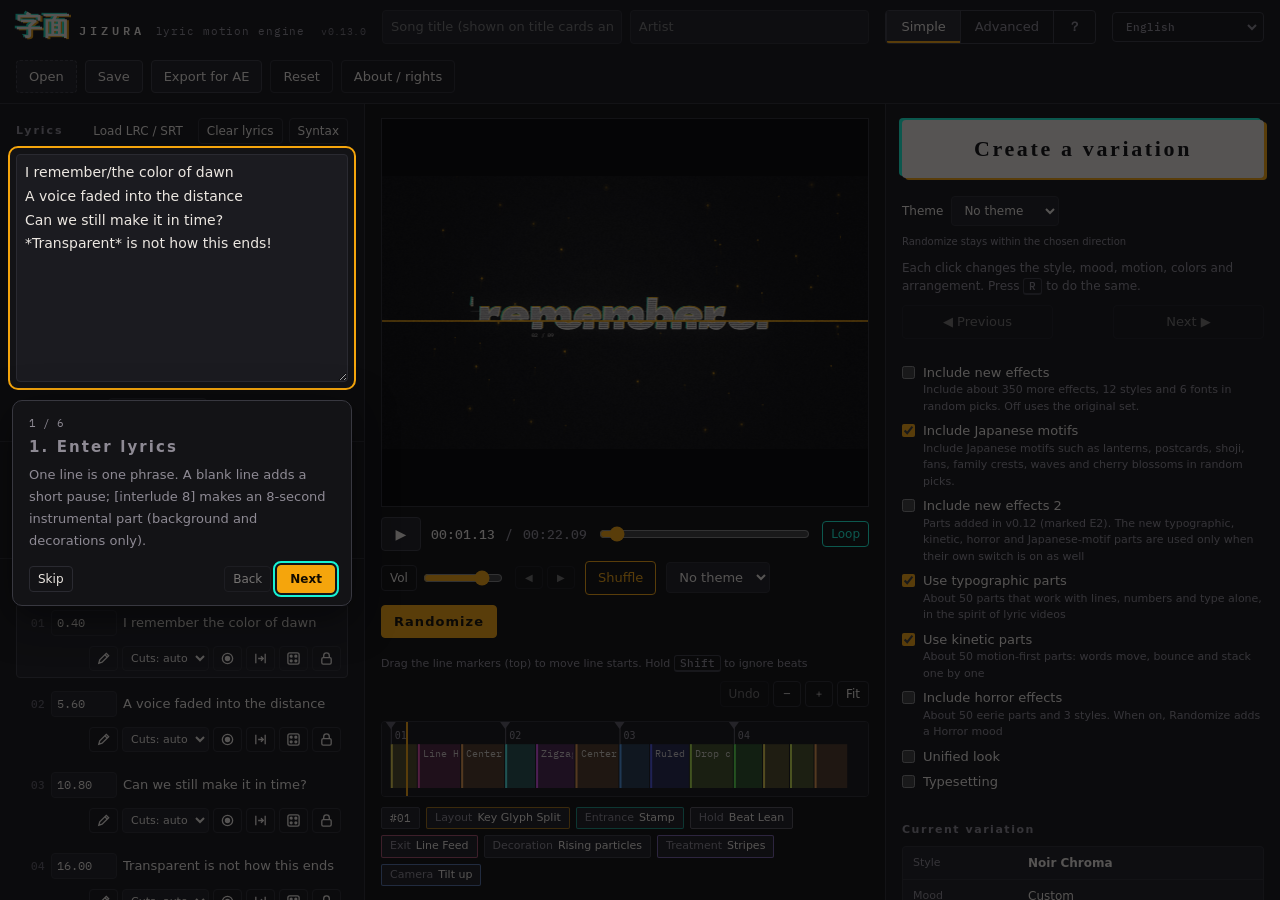
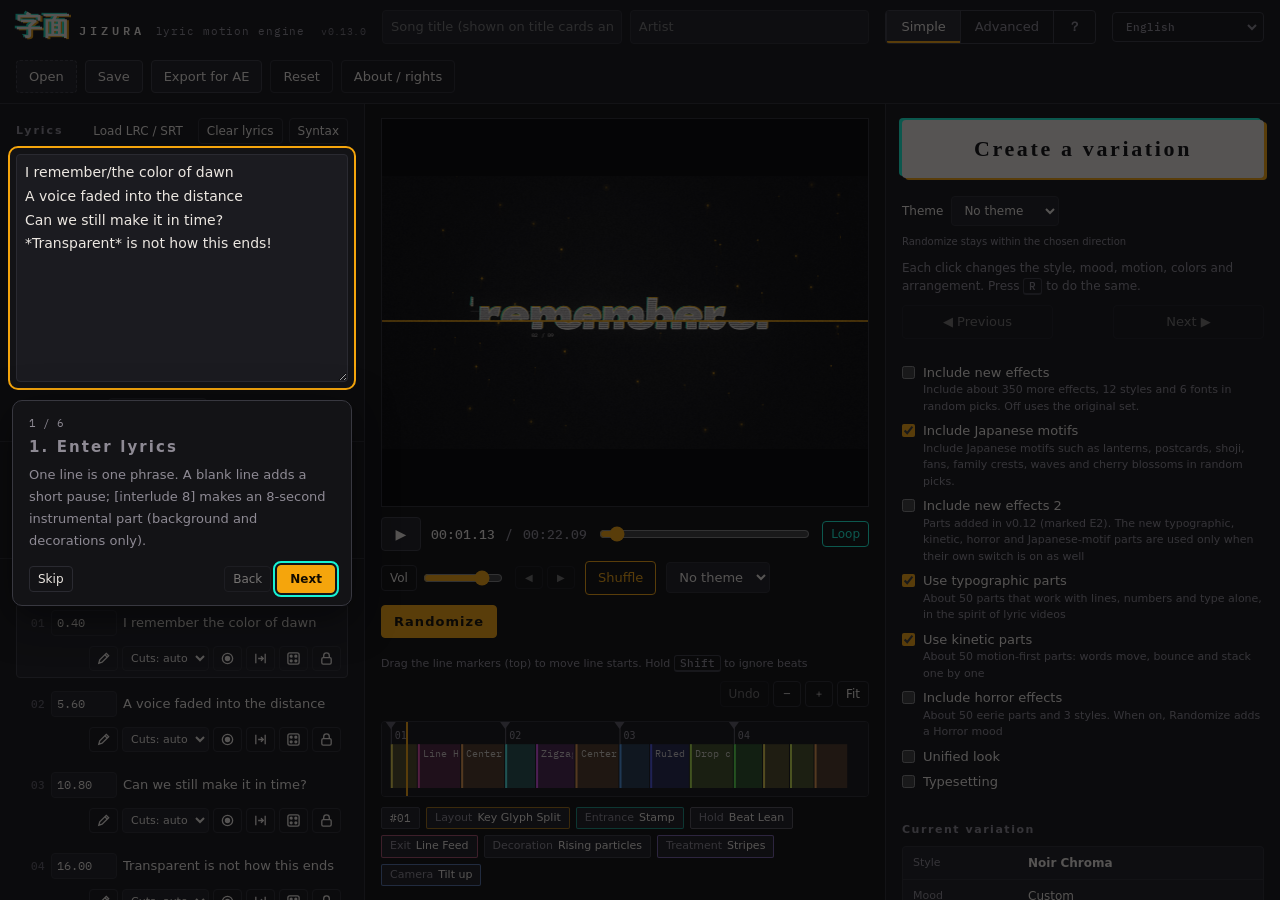
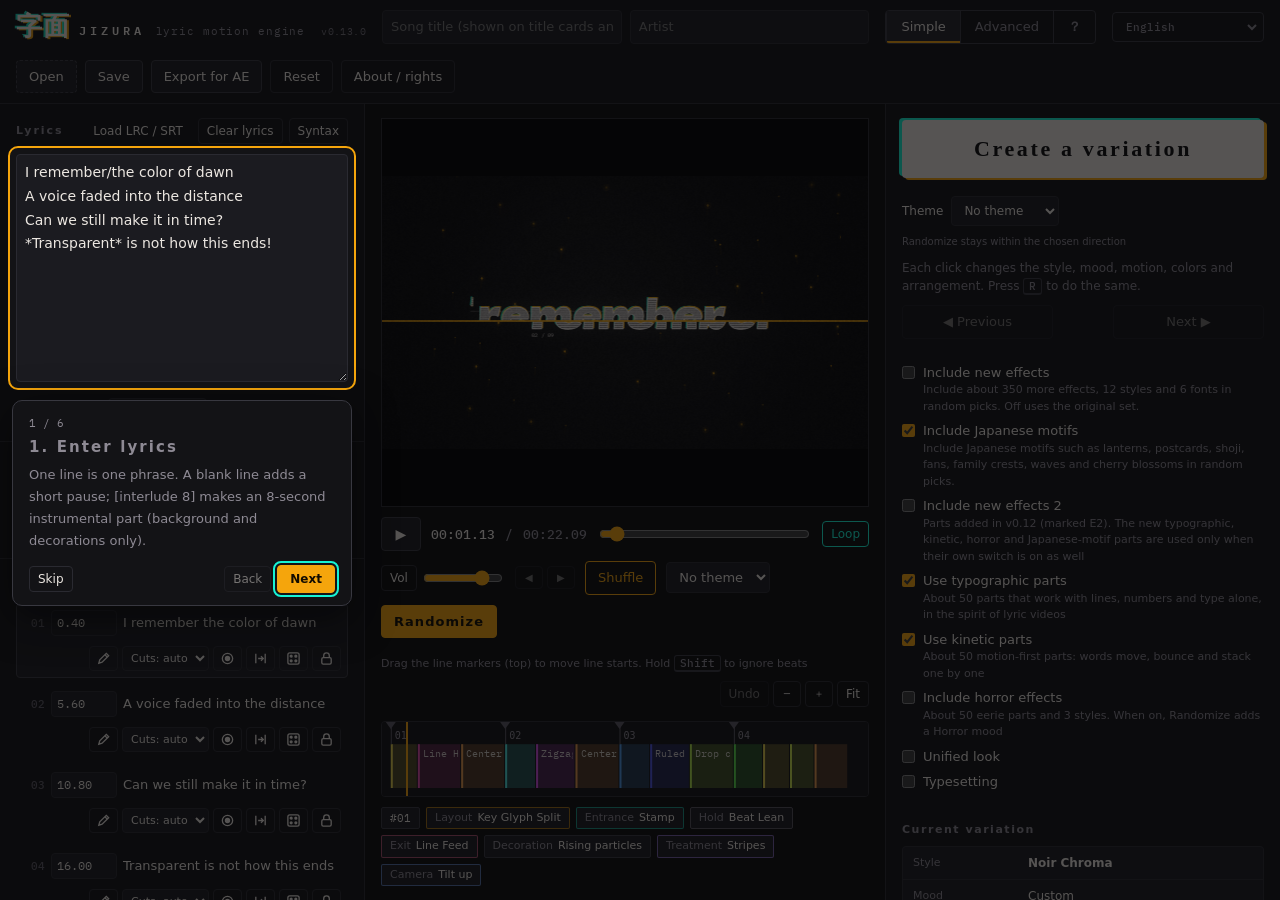
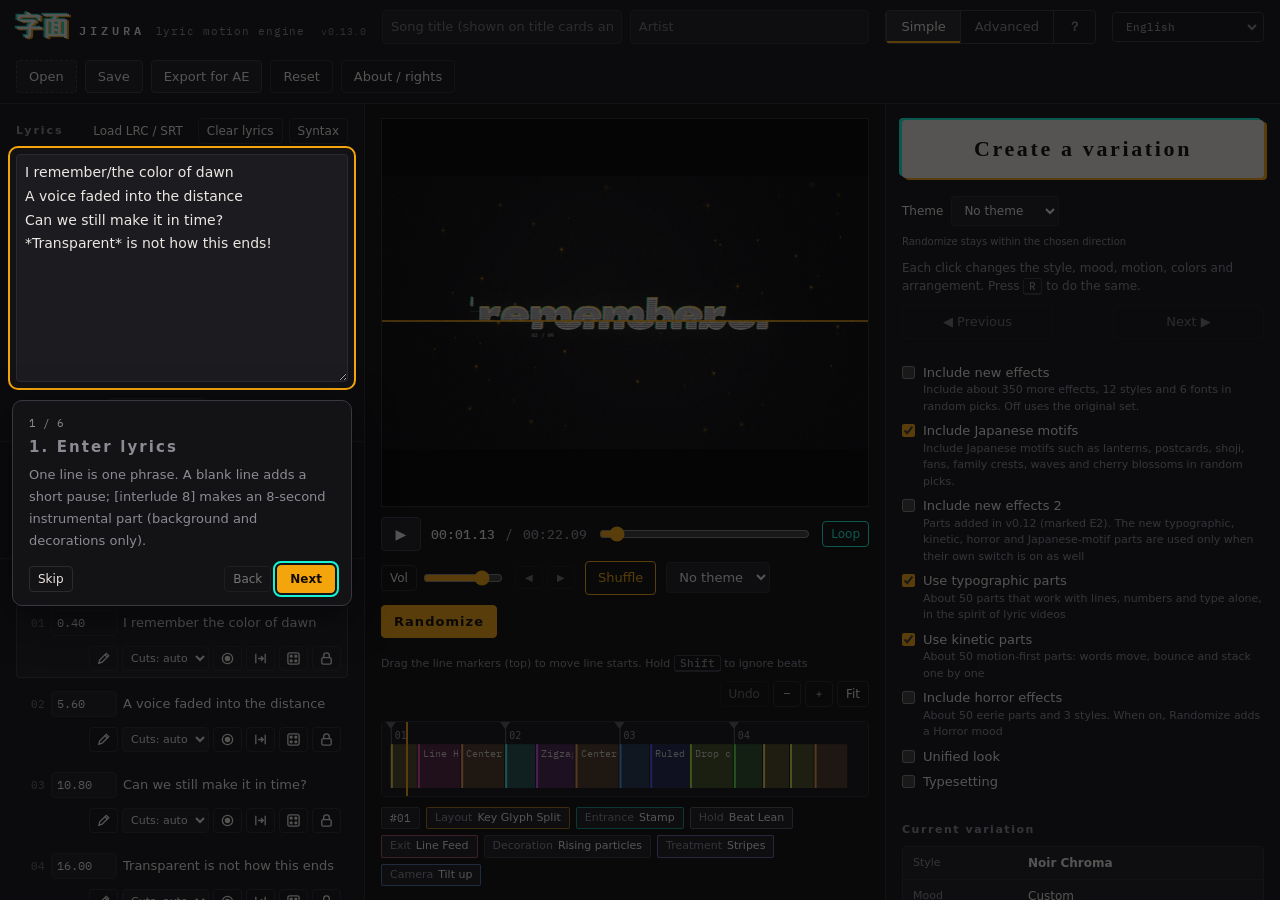
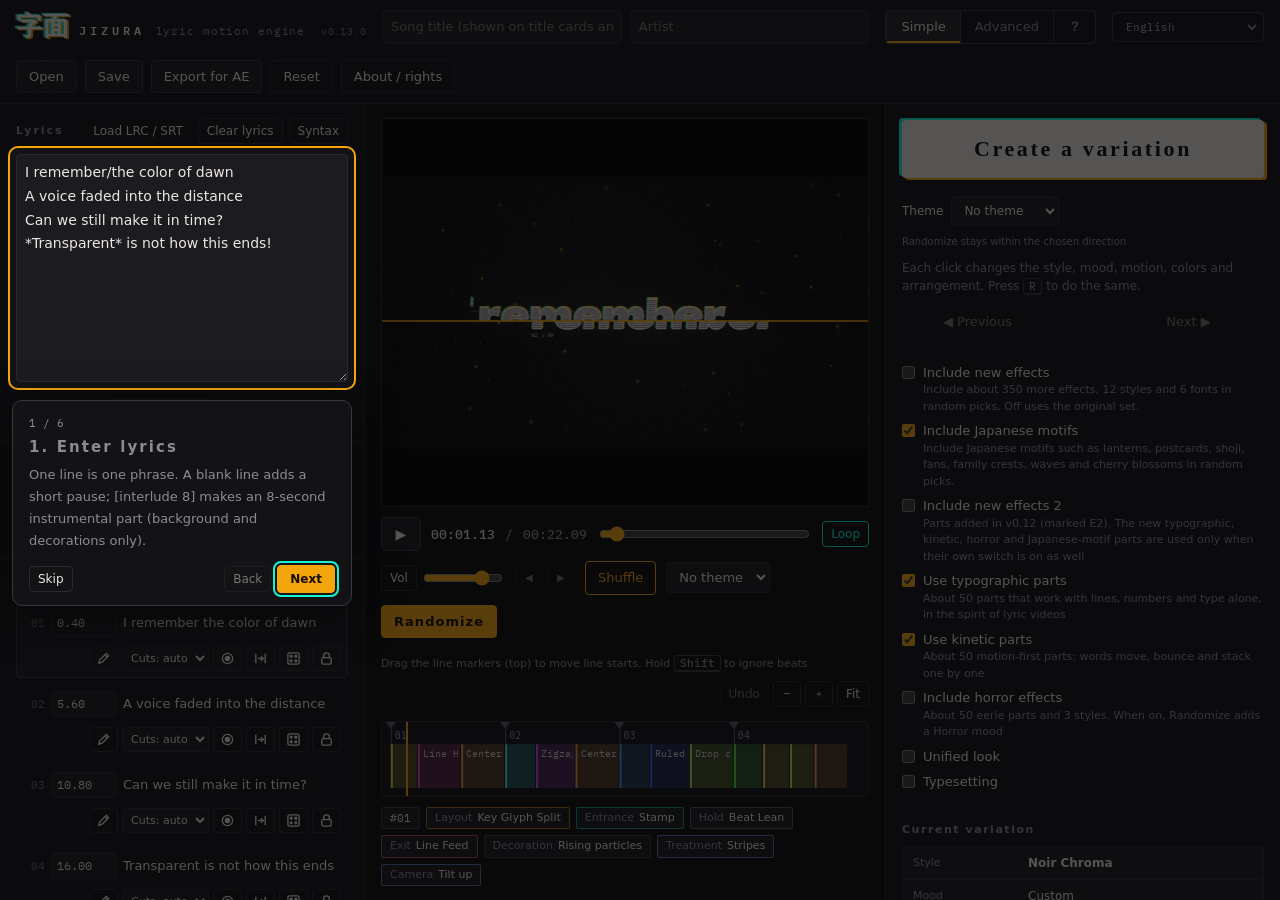
